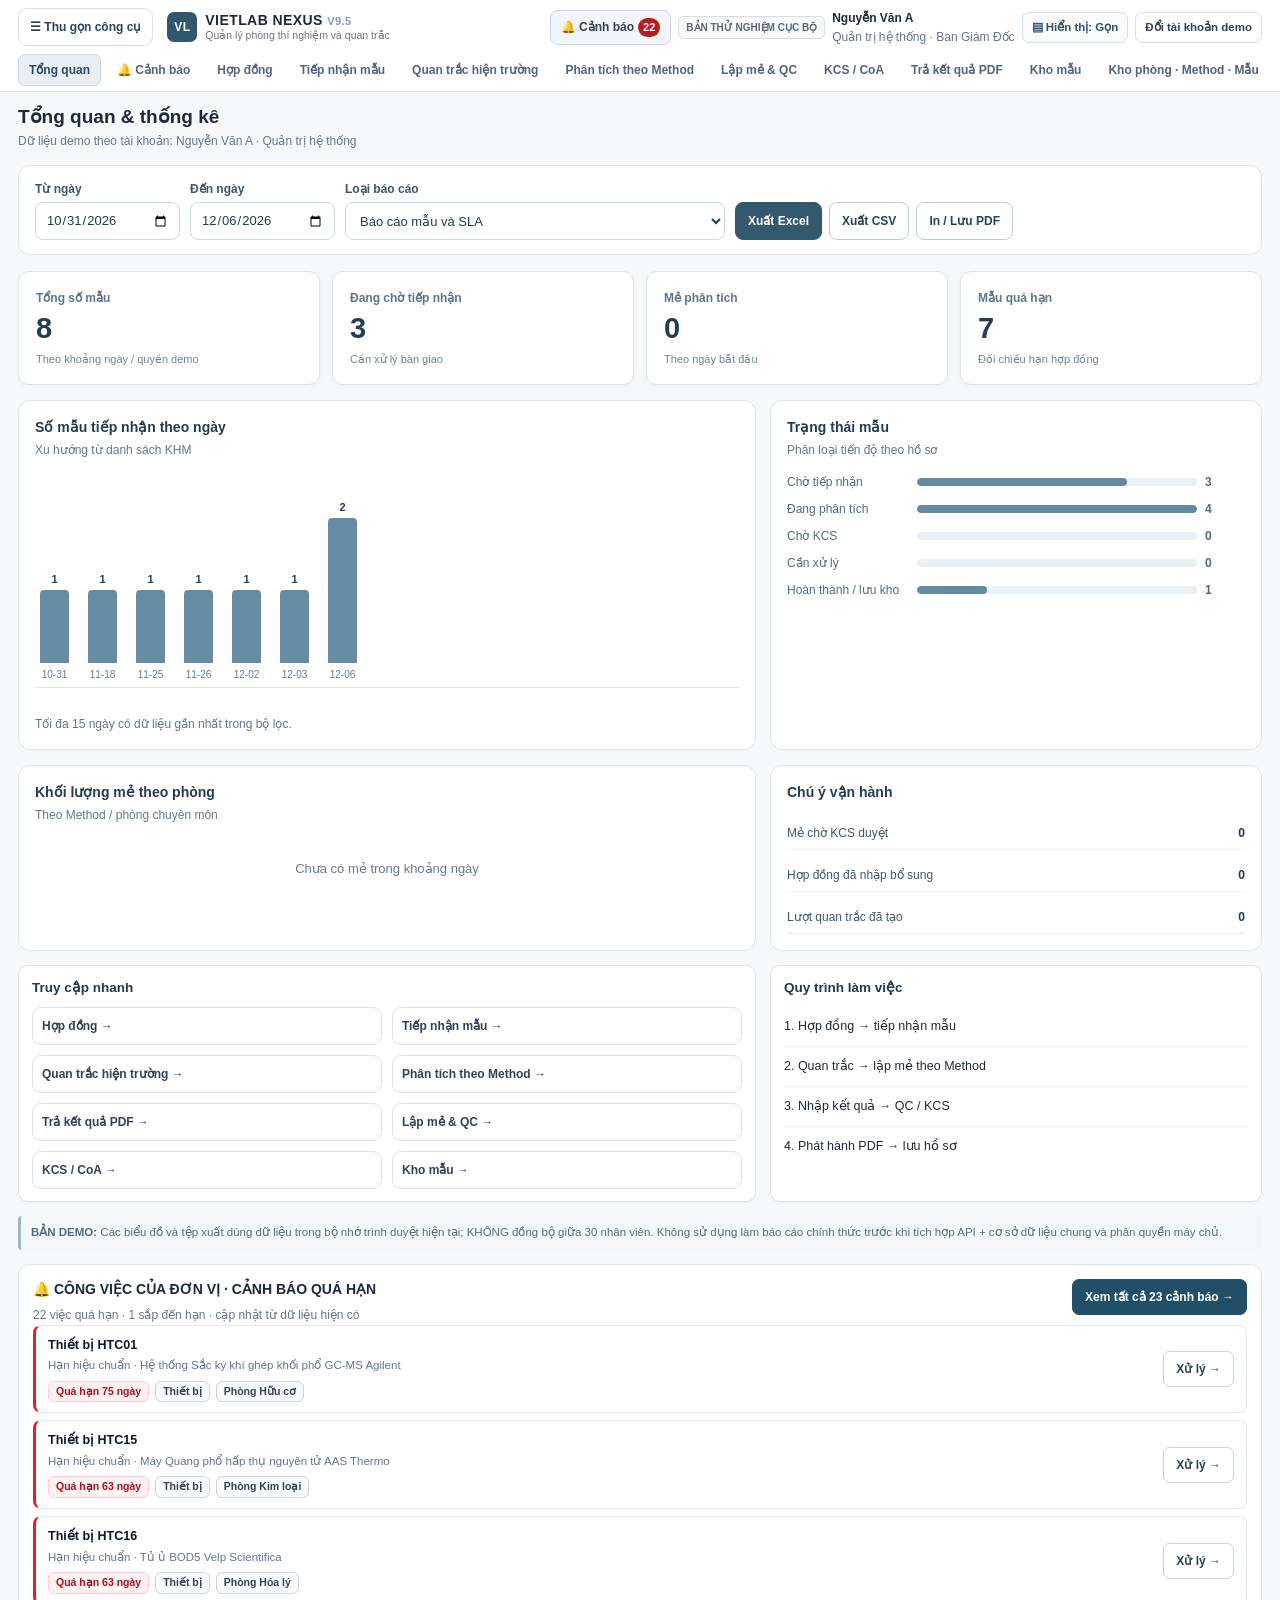
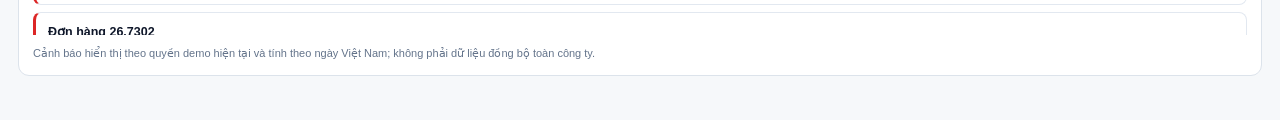
==== vietlab_nexus_v8_1_worklist.html @ ce5efd6e "Update vietlab_nexus_v8_1_worklist.html" ====
<!DOCTYPE html><html lang="vi"><head><meta charset="UTF-8" /><meta name="viewport" content="width=device-width, initial-scale=1.0" /><title>VIETLAB NEXUS V9.5 – GIAO DIỆN V9.1 | Hệ Thống Quản Lý Phòng Thí Nghiệm Chuẩn ISO/IEC 17025</title>

<link rel="preconnect" href="https://fonts.googleapis.com"><link rel="preconnect" href="https://fonts.gstatic.com" crossorigin><link href="https://fonts.googleapis.com/css2?family=Plus+Jakarta+Sans:wght@400;500;600;700;800&family=JetBrains+Mono:wght@500;700&display=swap" rel="stylesheet"><style>
:root{color-scheme:light;--nexus-bg:#f1f5f9;--nexus-primary:#0f766e;--nexus-indigo:#1d4ed8;}
body{font-family:'Plus Jakarta Sans',-apple-system,BlinkMacSystemFont,"Segoe UI",Roboto,sans-serif;background-color:#f1f5f9;color:#0f172a;margin:0;padding:0;font-size:13.5px;line-height:1.5;}
.font-mono-code{font-family:'JetBrains Mono',monospace;}
.nexus-header{background:linear-gradient(135deg,#091e3a 0%,#0f3460 55%,#0d5c63 100%);color:#f8fafc;border-bottom:1px solid rgba(255,255,255,0.14);}
.nexus-nav-btn{padding:8px 13px;font-size:12.5px;font-weight:600;color:#cbd5e1;border-radius:10px;transition:all 0.16s ease;white-space:nowrap;cursor:pointer;display:inline-flex;align-items:center;gap:6px;}
.nexus-nav-btn:hover{color:#ffffff;background:rgba(255,255,255,0.1);}
.nexus-nav-btn.active{background:linear-gradient(135deg,#10b981 0%,#059669 100%);color:#ffffff;font-weight:700;box-shadow:0 4px 12px rgba(16,185,129,0.35);}
.nexus-feed-card{background:linear-gradient(135deg,#f0fdf4 0%,#ecfdf5 100%);border:1px solid #bbf7d0;border-left:4px solid #10b981;color:#064e3b;border-radius:12px;padding:12px 14px;font-size:13px;line-height:1.55;}
.nexus-row-btn{display:inline-flex;align-items:center;justify-content:center;gap:4px;padding:5px 10px;font-size:12px;font-weight:600;color:#1e293b;background:#ffffff;border:1px solid #cbd5e1;border-radius:8px;cursor:pointer;white-space:nowrap;transition:all 0.14s ease;}
.nexus-row-btn:hover{border-color:#0d9488;color:#0f766e;background:#f0fdfa;}
.nexus-primary-btn{background:linear-gradient(135deg,#0d9488 0%,#0284c7 100%);color:#ffffff;padding:7px 14px;font-size:12.5px;font-weight:700;border-radius:9px;border:none;cursor:pointer;transition:all 0.15s ease;box-shadow:0 2px 8px rgba(13,148,136,0.25);}
.nexus-primary-btn:hover{filter:brightness(1.07);}
.nexus-table th{font-size:11.5px;font-weight:700;text-transform:uppercase;letter-spacing:0.03em;color:#334155;background:#f8fafc;border-bottom:2px solid #cbd5e1;padding:10px 10px;}
.nexus-table td{font-size:12.5px;border-bottom:1px solid #e2e8f0;padding:10px 10px;vertical-align:middle;}
.sla-row-yellow{background-color:#fef9c3 !important;}
.sla-row-yellow td{color:#713f12 !important;}
.sla-row-red{background-color:#fee2e2 !important;}
.sla-row-red td{color:#7f1d1d !important;}
.sla-row-orange{background-color:#ffedd5 !important;}
.nexus-table thead th{position:sticky;top:0;z-index:2}.nexus-table td:first-child,.nexus-table th:first-child{position:sticky;left:0;background:#fff;z-index:3}@media(max-width:640px){.nexus-table{min-width:650px}.nexus-row-btn{min-height:40px}.mobile-app-shell{max-width:100%;border-width:1px;border-radius:14px}}.cell-gray-808080{background-color:#808080 !important;color:#ffffff !important;font-size:11.5px;font-weight:600;text-align:center;user-select:none;}
.mobile-app-shell{max-width:430px;margin:10px auto;border:7px solid #0f172a;border-radius:32px;background:#f8fafc;box-shadow:0 25px 50px -12px rgba(15,23,42,0.38);overflow:hidden;}
.no-scrollbar::-webkit-scrollbar{display:none;}
.no-scrollbar{-ms-overflow-style:none;scrollbar-width:none;}
@media print{.no-print{display:none !important;}}

/*! tailwindcss v4.1.10 | MIT License | https://tailwindcss.com */
@layer properties;
:root, :host {
  --font-sans: ui-sans-serif, system-ui, sans-serif, 'Apple Color Emoji', 'Segoe UI Emoji', 'Segoe UI Symbol',
    'Noto Color Emoji';
  --font-mono: ui-monospace, SFMono-Regular, Menlo, Monaco, Consolas, 'Liberation Mono', 'Courier New',
    monospace;
  --color-red-700: oklch(50.5% 0.213 27.518);
  --color-orange-50: oklch(98% 0.016 73.684);
  --color-orange-200: oklch(90.1% 0.076 70.697);
  --color-orange-300: oklch(83.7% 0.128 66.29);
  --color-orange-500: oklch(70.5% 0.213 47.604);
  --color-orange-600: oklch(64.6% 0.222 41.116);
  --color-orange-700: oklch(55.3% 0.195 38.402);
  --color-orange-800: oklch(47% 0.157 37.304);
  --color-orange-950: oklch(26.6% 0.079 36.259);
  --color-amber-50: oklch(98.7% 0.022 95.277);
  --color-amber-100: oklch(96.2% 0.059 95.617);
  --color-amber-200: oklch(92.4% 0.12 95.746);
  --color-amber-300: oklch(87.9% 0.169 91.605);
  --color-amber-400: oklch(82.8% 0.189 84.429);
  --color-amber-500: oklch(76.9% 0.188 70.08);
  --color-amber-600: oklch(66.6% 0.179 58.318);
  --color-amber-800: oklch(47.3% 0.137 46.201);
  --color-amber-900: oklch(41.4% 0.112 45.904);
  --color-amber-950: oklch(27.9% 0.077 45.635);
  --color-emerald-50: oklch(97.9% 0.021 166.113);
  --color-emerald-100: oklch(95% 0.052 163.051);
  --color-emerald-200: oklch(90.5% 0.093 164.15);
  --color-emerald-300: oklch(84.5% 0.143 164.978);
  --color-emerald-400: oklch(76.5% 0.177 163.223);
  --color-emerald-500: oklch(69.6% 0.17 162.48);
  --color-emerald-600: oklch(59.6% 0.145 163.225);
  --color-emerald-700: oklch(50.8% 0.118 165.612);
  --color-emerald-800: oklch(43.2% 0.095 166.913);
  --color-emerald-900: oklch(37.8% 0.077 168.94);
  --color-emerald-950: oklch(26.2% 0.051 172.552);
  --color-teal-50: oklch(98.4% 0.014 180.72);
  --color-teal-100: oklch(95.3% 0.051 180.801);
  --color-teal-200: oklch(91% 0.096 180.426);
  --color-teal-300: oklch(85.5% 0.138 181.071);
  --color-teal-400: oklch(77.7% 0.152 181.912);
  --color-teal-500: oklch(70.4% 0.14 182.503);
  --color-teal-600: oklch(60% 0.118 184.704);
  --color-teal-700: oklch(51.1% 0.096 186.391);
  --color-teal-800: oklch(43.7% 0.078 188.216);
  --color-teal-900: oklch(38.6% 0.063 188.416);
  --color-teal-950: oklch(27.7% 0.046 192.524);
  --color-sky-50: oklch(97.7% 0.013 236.62);
  --color-sky-100: oklch(95.1% 0.026 236.824);
  --color-sky-200: oklch(90.1% 0.058 230.902);
  --color-sky-300: oklch(82.8% 0.111 230.318);
  --color-sky-600: oklch(58.8% 0.158 241.966);
  --color-sky-700: oklch(50% 0.134 242.749);
  --color-sky-800: oklch(44.3% 0.11 240.79);
  --color-sky-900: oklch(39.1% 0.09 240.876);
  --color-indigo-50: oklch(96.2% 0.018 272.314);
  --color-indigo-100: oklch(93% 0.034 272.788);
  --color-indigo-200: oklch(87% 0.065 274.039);
  --color-indigo-300: oklch(78.5% 0.115 274.713);
  --color-indigo-500: oklch(58.5% 0.233 277.117);
  --color-indigo-600: oklch(51.1% 0.262 276.966);
  --color-indigo-700: oklch(45.7% 0.24 277.023);
  --color-indigo-800: oklch(39.8% 0.195 277.366);
  --color-indigo-900: oklch(35.9% 0.144 278.697);
  --color-purple-50: oklch(97.7% 0.014 308.299);
  --color-purple-200: oklch(90.2% 0.063 306.703);
  --color-purple-600: oklch(55.8% 0.288 302.321);
  --color-purple-800: oklch(43.8% 0.218 303.724);
  --color-purple-900: oklch(38.1% 0.176 304.987);
  --color-rose-50: oklch(96.9% 0.015 12.422);
  --color-rose-100: oklch(94.1% 0.03 12.58);
  --color-rose-200: oklch(89.2% 0.058 10.001);
  --color-rose-300: oklch(81% 0.117 11.638);
  --color-rose-500: oklch(64.5% 0.246 16.439);
  --color-rose-600: oklch(58.6% 0.253 17.585);
  --color-rose-700: oklch(51.4% 0.222 16.935);
  --color-rose-800: oklch(45.5% 0.188 13.697);
  --color-rose-900: oklch(41% 0.159 10.272);
  --color-rose-950: oklch(27.1% 0.105 12.094);
  --color-slate-50: oklch(98.4% 0.003 247.858);
  --color-slate-100: oklch(96.8% 0.007 247.896);
  --color-slate-200: oklch(92.9% 0.013 255.508);
  --color-slate-300: oklch(86.9% 0.022 252.894);
  --color-slate-400: oklch(70.4% 0.04 256.788);
  --color-slate-500: oklch(55.4% 0.046 257.417);
  --color-slate-600: oklch(44.6% 0.043 257.281);
  --color-slate-700: oklch(37.2% 0.044 257.287);
  --color-slate-800: oklch(27.9% 0.041 260.031);
  --color-slate-900: oklch(20.8% 0.042 265.755);
  --color-slate-950: oklch(12.9% 0.042 264.695);
  --color-white: #fff;
  --spacing: 0.25rem;
  --container-xs: 20rem;
  --container-sm: 24rem;
  --container-md: 28rem;
  --container-2xl: 42rem;
  --container-3xl: 48rem;
  --container-4xl: 56rem;
  --container-6xl: 72rem;
  --container-7xl: 80rem;
  --text-xs: 0.75rem;
  --text-xs--line-height: calc(1 / 0.75);
  --text-sm: 0.875rem;
  --text-sm--line-height: calc(1.25 / 0.875);
  --text-base: 1rem;
  --text-base--line-height: calc(1.5 / 1);
  --text-lg: 1.125rem;
  --text-lg--line-height: calc(1.75 / 1.125);
  --font-weight-normal: 400;
  --font-weight-medium: 500;
  --font-weight-semibold: 600;
  --font-weight-bold: 700;
  --font-weight-extrabold: 800;
  --font-weight-black: 900;
  --tracking-tight: -0.025em;
  --tracking-wider: 0.05em;
  --leading-tight: 1.25;
  --radius-lg: 0.5rem;
  --radius-xl: 0.75rem;
  --radius-2xl: 1rem;
  --radius-3xl: 1.5rem;
  --blur-sm: 8px;
  --blur-md: 12px;
  --default-transition-duration: 150ms;
  --default-transition-timing-function: cubic-bezier(0.4, 0, 0.2, 1);
  --default-font-family: var(--font-sans);
  --default-mono-font-family: var(--font-mono);
}
*, ::after, ::before, ::backdrop, ::file-selector-button {
  box-sizing: border-box;
  margin: 0;
  padding: 0;
  border: 0 solid;
}
html, :host {
  line-height: 1.5;
  -webkit-text-size-adjust: 100%;
  tab-size: 4;
  font-family: var(--default-font-family, ui-sans-serif, system-ui, sans-serif, 'Apple Color Emoji', 'Segoe UI Emoji', 'Segoe UI Symbol', 'Noto Color Emoji');
  font-feature-settings: var(--default-font-feature-settings, normal);
  font-variation-settings: var(--default-font-variation-settings, normal);
  -webkit-tap-highlight-color: transparent;
}
hr {
  height: 0;
  color: inherit;
  border-top-width: 1px;
}
abbr:where([title]) {
  -webkit-text-decoration: underline dotted;
  text-decoration: underline dotted;
}
h1, h2, h3, h4, h5, h6 {
  font-size: inherit;
  font-weight: inherit;
}
a {
  color: inherit;
  -webkit-text-decoration: inherit;
  text-decoration: inherit;
}
b, strong {
  font-weight: bolder;
}
code, kbd, samp, pre {
  font-family: var(--default-mono-font-family, ui-monospace, SFMono-Regular, Menlo, Monaco, Consolas, 'Liberation Mono', 'Courier New', monospace);
  font-feature-settings: var(--default-mono-font-feature-settings, normal);
  font-variation-settings: var(--default-mono-font-variation-settings, normal);
  font-size: 1em;
}
small {
  font-size: 80%;
}
sub, sup {
  font-size: 75%;
  line-height: 0;
  position: relative;
  vertical-align: baseline;
}
sub {
  bottom: -0.25em;
}
sup {
  top: -0.5em;
}
table {
  text-indent: 0;
  border-color: inherit;
  border-collapse: collapse;
}
:-moz-focusring {
  outline: auto;
}
progress {
  vertical-align: baseline;
}
summary {
  display: list-item;
}
ol, ul, menu {
  list-style: none;
}
img, svg, video, canvas, audio, iframe, embed, object {
  display: block;
  vertical-align: middle;
}
img, video {
  max-width: 100%;
  height: auto;
}
button, input, select, optgroup, textarea, ::file-selector-button {
  font: inherit;
  font-feature-settings: inherit;
  font-variation-settings: inherit;
  letter-spacing: inherit;
  color: inherit;
  border-radius: 0;
  background-color: transparent;
  opacity: 1;
}
:where(select:is([multiple], [size])) optgroup {
  font-weight: bolder;
}
:where(select:is([multiple], [size])) optgroup option {
  padding-inline-start: 20px;
}
::file-selector-button {
  margin-inline-end: 4px;
}
::placeholder {
  opacity: 1;
}
@supports (not (-webkit-appearance: -apple-pay-button))  or (contain-intrinsic-size: 1px) {
  ::placeholder {
    color: currentcolor;
    @supports (color: color-mix(in lab, red, red)) {
      color: color-mix(in oklab, currentcolor 50%, transparent);
    }
  }
}
textarea {
  resize: vertical;
}
::-webkit-search-decoration {
  -webkit-appearance: none;
}
::-webkit-date-and-time-value {
  min-height: 1lh;
  text-align: inherit;
}
::-webkit-datetime-edit {
  display: inline-flex;
}
::-webkit-datetime-edit-fields-wrapper {
  padding: 0;
}
::-webkit-datetime-edit, ::-webkit-datetime-edit-year-field, ::-webkit-datetime-edit-month-field, ::-webkit-datetime-edit-day-field, ::-webkit-datetime-edit-hour-field, ::-webkit-datetime-edit-minute-field, ::-webkit-datetime-edit-second-field, ::-webkit-datetime-edit-millisecond-field, ::-webkit-datetime-edit-meridiem-field {
  padding-block: 0;
}
:-moz-ui-invalid {
  box-shadow: none;
}
button, input:where([type='button'], [type='reset'], [type='submit']), ::file-selector-button {
  appearance: button;
}
::-webkit-inner-spin-button, ::-webkit-outer-spin-button {
  height: auto;
}
[hidden]:where(:not([hidden='until-found'])) {
  display: none !important;
}
.pointer-events-none {
  pointer-events: none;
}
.fixed {
  position: fixed;
}
.relative {
  position: relative;
}
.sticky {
  position: sticky;
}
.inset-0 {
  inset: calc(var(--spacing) * 0);
}
.top-0 {
  top: calc(var(--spacing) * 0);
}
.top-14 {
  top: calc(var(--spacing) * 14);
}
.right-0 {
  right: calc(var(--spacing) * 0);
}
.right-3 {
  right: calc(var(--spacing) * 3);
}
.bottom-0 {
  bottom: calc(var(--spacing) * 0);
}
.left-0 {
  left: calc(var(--spacing) * 0);
}
.left-3 {
  left: calc(var(--spacing) * 3);
}
.left-auto {
  left: auto;
}
.z-40 {
  z-index: 40;
}
.z-50 {
  z-index: 50;
}
.z-\[90\] {
  z-index: 90;
}
.col-span-1 {
  grid-column: span 1 / span 1;
}
.col-span-2 {
  grid-column: span 2 / span 2;
}
.mx-auto {
  margin-inline: auto;
}
.mt-0\.5 {
  margin-top: calc(var(--spacing) * 0.5);
}
.mt-1 {
  margin-top: calc(var(--spacing) * 1);
}
.mt-2 {
  margin-top: calc(var(--spacing) * 2);
}
.mt-2\.5 {
  margin-top: calc(var(--spacing) * 2.5);
}
.mt-3 {
  margin-top: calc(var(--spacing) * 3);
}
.mt-6 {
  margin-top: calc(var(--spacing) * 6);
}
.mr-1 {
  margin-right: calc(var(--spacing) * 1);
}
.mb-0\.5 {
  margin-bottom: calc(var(--spacing) * 0.5);
}
.mb-1 {
  margin-bottom: calc(var(--spacing) * 1);
}
.mb-2 {
  margin-bottom: calc(var(--spacing) * 2);
}
.mb-3 {
  margin-bottom: calc(var(--spacing) * 3);
}
.ml-1 {
  margin-left: calc(var(--spacing) * 1);
}
.line-clamp-2 {
  overflow: hidden;
  display: -webkit-box;
  -webkit-box-orient: vertical;
  -webkit-line-clamp: 2;
}
.block {
  display: block;
}
.flex {
  display: flex;
}
.grid {
  display: grid;
}
.hidden {
  display: none;
}
.inline-block {
  display: inline-block;
}
.h-2\.5 {
  height: calc(var(--spacing) * 2.5);
}
.h-7 {
  height: calc(var(--spacing) * 7);
}
.h-8 {
  height: calc(var(--spacing) * 8);
}
.h-9 {
  height: calc(var(--spacing) * 9);
}
.h-80 {
  height: calc(var(--spacing) * 80);
}
.h-\[90vh\] {
  height: 90vh;
}
.h-\[92vh\] {
  height: 92vh;
}
.h-\[94vh\] {
  height: 94vh;
}
.h-\[95vh\] {
  height: 95vh;
}
.h-\[420px\] {
  height: 420px;
}
.h-screen {
  height: 100vh;
}
.max-h-80 {
  max-height: calc(var(--spacing) * 80);
}
.max-h-\[90vh\] {
  max-height: 90vh;
}
.max-h-\[92vh\] {
  max-height: 92vh;
}
.max-h-\[94vh\] {
  max-height: 94vh;
}
.max-h-\[95vh\] {
  max-height: 95vh;
}
.max-h-\[420px\] {
  max-height: 420px;
}
.min-h-screen {
  min-height: 100vh;
}
.w-2\.5 {
  width: calc(var(--spacing) * 2.5);
}
.w-2xl {
  width: var(--container-2xl);
}
.w-3xl {
  width: var(--container-3xl);
}
.w-4xl {
  width: var(--container-4xl);
}
.w-6xl {
  width: var(--container-6xl);
}
.w-7 {
  width: calc(var(--spacing) * 7);
}
.w-7xl {
  width: var(--container-7xl);
}
.w-8 {
  width: calc(var(--spacing) * 8);
}
.w-9 {
  width: calc(var(--spacing) * 9);
}
.w-12 {
  width: calc(var(--spacing) * 12);
}
.w-20 {
  width: calc(var(--spacing) * 20);
}
.w-24 {
  width: calc(var(--spacing) * 24);
}
.w-28 {
  width: calc(var(--spacing) * 28);
}
.w-32 {
  width: calc(var(--spacing) * 32);
}
.w-36 {
  width: calc(var(--spacing) * 36);
}
.w-40 {
  width: calc(var(--spacing) * 40);
}
.w-44 {
  width: calc(var(--spacing) * 44);
}
.w-48 {
  width: calc(var(--spacing) * 48);
}
.w-52 {
  width: calc(var(--spacing) * 52);
}
.w-56 {
  width: calc(var(--spacing) * 56);
}
.w-64 {
  width: calc(var(--spacing) * 64);
}
.w-96 {
  width: calc(var(--spacing) * 96);
}
.w-\[200px\] {
  width: 200px;
}
.w-\[220px\] {
  width: 220px;
}
.w-\[260px\] {
  width: 260px;
}
.w-full {
  width: 100%;
}
.w-md {
  width: var(--container-md);
}
.w-sm {
  width: var(--container-sm);
}
.w-xs {
  width: var(--container-xs);
}
.max-w-2xl {
  max-width: var(--container-2xl);
}
.max-w-3xl {
  max-width: var(--container-3xl);
}
.max-w-4xl {
  max-width: var(--container-4xl);
}
.max-w-6xl {
  max-width: var(--container-6xl);
}
.max-w-7xl {
  max-width: var(--container-7xl);
}
.max-w-\[260px\] {
  max-width: 260px;
}
.max-w-md {
  max-width: var(--container-md);
}
.max-w-sm {
  max-width: var(--container-sm);
}
.max-w-xs {
  max-width: var(--container-xs);
}
.min-w-\[200px\] {
  min-width: 200px;
}
.min-w-\[220px\] {
  min-width: 220px;
}
.flex-1 {
  flex: 1;
}
.shrink-0 {
  flex-shrink: 0;
}
.border-collapse {
  border-collapse: collapse;
}
.cursor-pointer {
  cursor: pointer;
}
.grid-cols-1 {
  grid-template-columns: repeat(1, minmax(0, 1fr));
}
.grid-cols-2 {
  grid-template-columns: repeat(2, minmax(0, 1fr));
}
.grid-cols-3 {
  grid-template-columns: repeat(3, minmax(0, 1fr));
}
.grid-cols-4 {
  grid-template-columns: repeat(4, minmax(0, 1fr));
}
.grid-cols-5 {
  grid-template-columns: repeat(5, minmax(0, 1fr));
}
.grid-cols-8 {
  grid-template-columns: repeat(8, minmax(0, 1fr));
}
.flex-col {
  flex-direction: column;
}
.flex-wrap {
  flex-wrap: wrap;
}
.items-center {
  align-items: center;
}
.items-end {
  align-items: flex-end;
}
.items-start {
  align-items: flex-start;
}
.justify-around {
  justify-content: space-around;
}
.justify-between {
  justify-content: space-between;
}
.justify-center {
  justify-content: center;
}
.justify-end {
  justify-content: flex-end;
}
.gap-1 {
  gap: calc(var(--spacing) * 1);
}
.gap-1\.5 {
  gap: calc(var(--spacing) * 1.5);
}
.gap-2 {
  gap: calc(var(--spacing) * 2);
}
.gap-2\.5 {
  gap: calc(var(--spacing) * 2.5);
}
.gap-3 {
  gap: calc(var(--spacing) * 3);
}
.gap-4 {
  gap: calc(var(--spacing) * 4);
}
.space-y-0\.5 {
  :where(& > :not(:last-child)) {
    --tw-space-y-reverse: 0;
    margin-block-start: calc(calc(var(--spacing) * 0.5) * var(--tw-space-y-reverse));
    margin-block-end: calc(calc(var(--spacing) * 0.5) * calc(1 - var(--tw-space-y-reverse)));
  }
}
.space-y-1 {
  :where(& > :not(:last-child)) {
    --tw-space-y-reverse: 0;
    margin-block-start: calc(calc(var(--spacing) * 1) * var(--tw-space-y-reverse));
    margin-block-end: calc(calc(var(--spacing) * 1) * calc(1 - var(--tw-space-y-reverse)));
  }
}
.space-y-1\.5 {
  :where(& > :not(:last-child)) {
    --tw-space-y-reverse: 0;
    margin-block-start: calc(calc(var(--spacing) * 1.5) * var(--tw-space-y-reverse));
    margin-block-end: calc(calc(var(--spacing) * 1.5) * calc(1 - var(--tw-space-y-reverse)));
  }
}
.space-y-2 {
  :where(& > :not(:last-child)) {
    --tw-space-y-reverse: 0;
    margin-block-start: calc(calc(var(--spacing) * 2) * var(--tw-space-y-reverse));
    margin-block-end: calc(calc(var(--spacing) * 2) * calc(1 - var(--tw-space-y-reverse)));
  }
}
.space-y-2\.5 {
  :where(& > :not(:last-child)) {
    --tw-space-y-reverse: 0;
    margin-block-start: calc(calc(var(--spacing) * 2.5) * var(--tw-space-y-reverse));
    margin-block-end: calc(calc(var(--spacing) * 2.5) * calc(1 - var(--tw-space-y-reverse)));
  }
}
.space-y-3 {
  :where(& > :not(:last-child)) {
    --tw-space-y-reverse: 0;
    margin-block-start: calc(calc(var(--spacing) * 3) * var(--tw-space-y-reverse));
    margin-block-end: calc(calc(var(--spacing) * 3) * calc(1 - var(--tw-space-y-reverse)));
  }
}
.space-y-4 {
  :where(& > :not(:last-child)) {
    --tw-space-y-reverse: 0;
    margin-block-start: calc(calc(var(--spacing) * 4) * var(--tw-space-y-reverse));
    margin-block-end: calc(calc(var(--spacing) * 4) * calc(1 - var(--tw-space-y-reverse)));
  }
}
.space-x-1 {
  :where(& > :not(:last-child)) {
    --tw-space-x-reverse: 0;
    margin-inline-start: calc(calc(var(--spacing) * 1) * var(--tw-space-x-reverse));
    margin-inline-end: calc(calc(var(--spacing) * 1) * calc(1 - var(--tw-space-x-reverse)));
  }
}
.space-x-2 {
  :where(& > :not(:last-child)) {
    --tw-space-x-reverse: 0;
    margin-inline-start: calc(calc(var(--spacing) * 2) * var(--tw-space-x-reverse));
    margin-inline-end: calc(calc(var(--spacing) * 2) * calc(1 - var(--tw-space-x-reverse)));
  }
}
.truncate {
  overflow: hidden;
  text-overflow: ellipsis;
  white-space: nowrap;
}
.overflow-x-auto {
  overflow-x: auto;
}
.overflow-y-auto {
  overflow-y: auto;
}
.rounded {
  border-radius: 0.25rem;
}
.rounded-2xl {
  border-radius: var(--radius-2xl);
}
.rounded-full {
  border-radius: calc(infinity * 1px);
}
.rounded-lg {
  border-radius: var(--radius-lg);
}
.rounded-xl {
  border-radius: var(--radius-xl);
}
.rounded-t-3xl {
  border-top-left-radius: var(--radius-3xl);
  border-top-right-radius: var(--radius-3xl);
}
.border {
  border-style: var(--tw-border-style);
  border-width: 1px;
}
.border-2 {
  border-style: var(--tw-border-style);
  border-width: 2px;
}
.border-t {
  border-top-style: var(--tw-border-style);
  border-top-width: 1px;
}
.border-b {
  border-bottom-style: var(--tw-border-style);
  border-bottom-width: 1px;
}
.border-b-2 {
  border-bottom-style: var(--tw-border-style);
  border-bottom-width: 2px;
}
.border-l-4 {
  border-left-style: var(--tw-border-style);
  border-left-width: 4px;
}
.border-amber-300 {
  border-color: var(--color-amber-300);
}
.border-amber-400\/50 {
  border-color: color-mix(in srgb, oklch(82.8% 0.189 84.429) 50%, transparent);
  @supports (color: color-mix(in lab, red, red)) {
    border-color: color-mix(in oklab, var(--color-amber-400) 50%, transparent);
  }
}
.border-amber-500\/30 {
  border-color: color-mix(in srgb, oklch(76.9% 0.188 70.08) 30%, transparent);
  @supports (color: color-mix(in lab, red, red)) {
    border-color: color-mix(in oklab, var(--color-amber-500) 30%, transparent);
  }
}
.border-amber-500\/40 {
  border-color: color-mix(in srgb, oklch(76.9% 0.188 70.08) 40%, transparent);
  @supports (color: color-mix(in lab, red, red)) {
    border-color: color-mix(in oklab, var(--color-amber-500) 40%, transparent);
  }
}
.border-emerald-200 {
  border-color: var(--color-emerald-200);
}
.border-emerald-300 {
  border-color: var(--color-emerald-300);
}
.border-emerald-500 {
  border-color: var(--color-emerald-500);
}
.border-emerald-600\/50 {
  border-color: color-mix(in srgb, oklch(59.6% 0.145 163.225) 50%, transparent);
  @supports (color: color-mix(in lab, red, red)) {
    border-color: color-mix(in oklab, var(--color-emerald-600) 50%, transparent);
  }
}
.border-indigo-200 {
  border-color: var(--color-indigo-200);
}
.border-indigo-300 {
  border-color: var(--color-indigo-300);
}
.border-orange-200 {
  border-color: var(--color-orange-200);
}
.border-orange-300 {
  border-color: var(--color-orange-300);
}
.border-purple-200 {
  border-color: var(--color-purple-200);
}
.border-rose-200 {
  border-color: var(--color-rose-200);
}
.border-rose-300 {
  border-color: var(--color-rose-300);
}
.border-rose-500 {
  border-color: var(--color-rose-500);
}
.border-rose-600 {
  border-color: var(--color-rose-600);
}
.border-sky-200 {
  border-color: var(--color-sky-200);
}
.border-sky-300 {
  border-color: var(--color-sky-300);
}
.border-slate-100 {
  border-color: var(--color-slate-100);
}
.border-slate-200 {
  border-color: var(--color-slate-200);
}
.border-slate-300 {
  border-color: var(--color-slate-300);
}
.border-slate-400 {
  border-color: var(--color-slate-400);
}
.border-slate-600 {
  border-color: var(--color-slate-600);
}
.border-slate-700 {
  border-color: var(--color-slate-700);
}
.border-slate-800 {
  border-color: var(--color-slate-800);
}
.border-teal-200 {
  border-color: var(--color-teal-200);
}
.border-teal-300 {
  border-color: var(--color-teal-300);
}
.border-teal-300\/40 {
  border-color: color-mix(in srgb, oklch(85.5% 0.138 181.071) 40%, transparent);
  @supports (color: color-mix(in lab, red, red)) {
    border-color: color-mix(in oklab, var(--color-teal-300) 40%, transparent);
  }
}
.border-teal-400 {
  border-color: var(--color-teal-400);
}
.border-teal-400\/30 {
  border-color: color-mix(in srgb, oklch(77.7% 0.152 181.912) 30%, transparent);
  @supports (color: color-mix(in lab, red, red)) {
    border-color: color-mix(in oklab, var(--color-teal-400) 30%, transparent);
  }
}
.border-teal-500 {
  border-color: var(--color-teal-500);
}
.border-white\/10 {
  border-color: color-mix(in srgb, #fff 10%, transparent);
  @supports (color: color-mix(in lab, red, red)) {
    border-color: color-mix(in oklab, var(--color-white) 10%, transparent);
  }
}
.border-white\/15 {
  border-color: color-mix(in srgb, #fff 15%, transparent);
  @supports (color: color-mix(in lab, red, red)) {
    border-color: color-mix(in oklab, var(--color-white) 15%, transparent);
  }
}
.border-white\/20 {
  border-color: color-mix(in srgb, #fff 20%, transparent);
  @supports (color: color-mix(in lab, red, red)) {
    border-color: color-mix(in oklab, var(--color-white) 20%, transparent);
  }
}
.border-white\/25 {
  border-color: color-mix(in srgb, #fff 25%, transparent);
  @supports (color: color-mix(in lab, red, red)) {
    border-color: color-mix(in oklab, var(--color-white) 25%, transparent);
  }
}
.border-l-amber-500 {
  border-left-color: var(--color-amber-500);
}
.border-l-emerald-500 {
  border-left-color: var(--color-emerald-500);
}
.border-l-orange-500 {
  border-left-color: var(--color-orange-500);
}
.border-l-purple-600 {
  border-left-color: var(--color-purple-600);
}
.border-l-rose-600 {
  border-left-color: var(--color-rose-600);
}
.bg-amber-50 {
  background-color: var(--color-amber-50);
}
.bg-amber-50\/90 {
  background-color: color-mix(in srgb, oklch(98.7% 0.022 95.277) 90%, transparent);
  @supports (color: color-mix(in lab, red, red)) {
    background-color: color-mix(in oklab, var(--color-amber-50) 90%, transparent);
  }
}
.bg-amber-100 {
  background-color: var(--color-amber-100);
}
.bg-amber-100\/80 {
  background-color: color-mix(in srgb, oklch(96.2% 0.059 95.617) 80%, transparent);
  @supports (color: color-mix(in lab, red, red)) {
    background-color: color-mix(in oklab, var(--color-amber-100) 80%, transparent);
  }
}
.bg-amber-200 {
  background-color: var(--color-amber-200);
}
.bg-amber-400 {
  background-color: var(--color-amber-400);
}
.bg-amber-500 {
  background-color: var(--color-amber-500);
}
.bg-amber-500\/20 {
  background-color: color-mix(in srgb, oklch(76.9% 0.188 70.08) 20%, transparent);
  @supports (color: color-mix(in lab, red, red)) {
    background-color: color-mix(in oklab, var(--color-amber-500) 20%, transparent);
  }
}
.bg-amber-600 {
  background-color: var(--color-amber-600);
}
.bg-emerald-50 {
  background-color: var(--color-emerald-50);
}
.bg-emerald-50\/60 {
  background-color: color-mix(in srgb, oklch(97.9% 0.021 166.113) 60%, transparent);
  @supports (color: color-mix(in lab, red, red)) {
    background-color: color-mix(in oklab, var(--color-emerald-50) 60%, transparent);
  }
}
.bg-emerald-50\/70 {
  background-color: color-mix(in srgb, oklch(97.9% 0.021 166.113) 70%, transparent);
  @supports (color: color-mix(in lab, red, red)) {
    background-color: color-mix(in oklab, var(--color-emerald-50) 70%, transparent);
  }
}
.bg-emerald-100 {
  background-color: var(--color-emerald-100);
}
.bg-emerald-400 {
  background-color: var(--color-emerald-400);
}
.bg-emerald-500 {
  background-color: var(--color-emerald-500);
}
.bg-emerald-600 {
  background-color: var(--color-emerald-600);
}
.bg-emerald-700 {
  background-color: var(--color-emerald-700);
}
.bg-emerald-700\/15 {
  background-color: color-mix(in srgb, oklch(50.8% 0.118 165.612) 15%, transparent);
  @supports (color: color-mix(in lab, red, red)) {
    background-color: color-mix(in oklab, var(--color-emerald-700) 15%, transparent);
  }
}
.bg-emerald-900\/80 {
  background-color: color-mix(in srgb, oklch(37.8% 0.077 168.94) 80%, transparent);
  @supports (color: color-mix(in lab, red, red)) {
    background-color: color-mix(in oklab, var(--color-emerald-900) 80%, transparent);
  }
}
.bg-indigo-50 {
  background-color: var(--color-indigo-50);
}
.bg-indigo-50\/80 {
  background-color: color-mix(in srgb, oklch(96.2% 0.018 272.314) 80%, transparent);
  @supports (color: color-mix(in lab, red, red)) {
    background-color: color-mix(in oklab, var(--color-indigo-50) 80%, transparent);
  }
}
.bg-indigo-100 {
  background-color: var(--color-indigo-100);
}
.bg-indigo-500 {
  background-color: var(--color-indigo-500);
}
.bg-indigo-600 {
  background-color: var(--color-indigo-600);
}
.bg-indigo-700 {
  background-color: var(--color-indigo-700);
}
.bg-orange-50 {
  background-color: var(--color-orange-50);
}
.bg-orange-50\/90 {
  background-color: color-mix(in srgb, oklch(98% 0.016 73.684) 90%, transparent);
  @supports (color: color-mix(in lab, red, red)) {
    background-color: color-mix(in oklab, var(--color-orange-50) 90%, transparent);
  }
}
.bg-orange-600 {
  background-color: var(--color-orange-600);
}
.bg-orange-700 {
  background-color: var(--color-orange-700);
}
.bg-purple-50 {
  background-color: var(--color-purple-50);
}
.bg-rose-50 {
  background-color: var(--color-rose-50);
}
.bg-rose-50\/80 {
  background-color: color-mix(in srgb, oklch(96.9% 0.015 12.422) 80%, transparent);
  @supports (color: color-mix(in lab, red, red)) {
    background-color: color-mix(in oklab, var(--color-rose-50) 80%, transparent);
  }
}
.bg-rose-50\/90 {
  background-color: color-mix(in srgb, oklch(96.9% 0.015 12.422) 90%, transparent);
  @supports (color: color-mix(in lab, red, red)) {
    background-color: color-mix(in oklab, var(--color-rose-50) 90%, transparent);
  }
}
.bg-rose-100 {
  background-color: var(--color-rose-100);
}
.bg-rose-100\/80 {
  background-color: color-mix(in srgb, oklch(94.1% 0.03 12.58) 80%, transparent);
  @supports (color: color-mix(in lab, red, red)) {
    background-color: color-mix(in oklab, var(--color-rose-100) 80%, transparent);
  }
}
.bg-rose-200 {
  background-color: var(--color-rose-200);
}
.bg-rose-500 {
  background-color: var(--color-rose-500);
}
.bg-rose-600 {
  background-color: var(--color-rose-600);
}
.bg-rose-700 {
  background-color: var(--color-rose-700);
}
.bg-rose-800 {
  background-color: var(--color-rose-800);
}
.bg-sky-50 {
  background-color: var(--color-sky-50);
}
.bg-sky-50\/80 {
  background-color: color-mix(in srgb, oklch(97.7% 0.013 236.62) 80%, transparent);
  @supports (color: color-mix(in lab, red, red)) {
    background-color: color-mix(in oklab, var(--color-sky-50) 80%, transparent);
  }
}
.bg-sky-100 {
  background-color: var(--color-sky-100);
}
.bg-sky-600 {
  background-color: var(--color-sky-600);
}
.bg-sky-700 {
  background-color: var(--color-sky-700);
}
.bg-slate-50 {
  background-color: var(--color-slate-50);
}
.bg-slate-50\/80 {
  background-color: color-mix(in srgb, oklch(98.4% 0.003 247.858) 80%, transparent);
  @supports (color: color-mix(in lab, red, red)) {
    background-color: color-mix(in oklab, var(--color-slate-50) 80%, transparent);
  }
}
.bg-slate-100 {
  background-color: var(--color-slate-100);
}
.bg-slate-200 {
  background-color: var(--color-slate-200);
}
.bg-slate-300 {
  background-color: var(--color-slate-300);
}
.bg-slate-700 {
  background-color: var(--color-slate-700);
}
.bg-slate-800 {
  background-color: var(--color-slate-800);
}
.bg-slate-900\/50 {
  background-color: color-mix(in srgb, oklch(20.8% 0.042 265.755) 50%, transparent);
  @supports (color: color-mix(in lab, red, red)) {
    background-color: color-mix(in oklab, var(--color-slate-900) 50%, transparent);
  }
}
.bg-slate-900\/60 {
  background-color: color-mix(in srgb, oklch(20.8% 0.042 265.755) 60%, transparent);
  @supports (color: color-mix(in lab, red, red)) {
    background-color: color-mix(in oklab, var(--color-slate-900) 60%, transparent);
  }
}
.bg-slate-900\/65 {
  background-color: color-mix(in srgb, oklch(20.8% 0.042 265.755) 65%, transparent);
  @supports (color: color-mix(in lab, red, red)) {
    background-color: color-mix(in oklab, var(--color-slate-900) 65%, transparent);
  }
}
.bg-slate-900\/95 {
  background-color: color-mix(in srgb, oklch(20.8% 0.042 265.755) 95%, transparent);
  @supports (color: color-mix(in lab, red, red)) {
    background-color: color-mix(in oklab, var(--color-slate-900) 95%, transparent);
  }
}
.bg-slate-950 {
  background-color: var(--color-slate-950);
}
.bg-slate-950\/70 {
  background-color: color-mix(in srgb, oklch(12.9% 0.042 264.695) 70%, transparent);
  @supports (color: color-mix(in lab, red, red)) {
    background-color: color-mix(in oklab, var(--color-slate-950) 70%, transparent);
  }
}
.bg-teal-50 {
  background-color: var(--color-teal-50);
}
.bg-teal-50\/60 {
  background-color: color-mix(in srgb, oklch(98.4% 0.014 180.72) 60%, transparent);
  @supports (color: color-mix(in lab, red, red)) {
    background-color: color-mix(in oklab, var(--color-teal-50) 60%, transparent);
  }
}
.bg-teal-100 {
  background-color: var(--color-teal-100);
}
.bg-teal-500 {
  background-color: var(--color-teal-500);
}
.bg-teal-500\/30 {
  background-color: color-mix(in srgb, oklch(70.4% 0.14 182.503) 30%, transparent);
  @supports (color: color-mix(in lab, red, red)) {
    background-color: color-mix(in oklab, var(--color-teal-500) 30%, transparent);
  }
}
.bg-teal-600 {
  background-color: var(--color-teal-600);
}
.bg-teal-700 {
  background-color: var(--color-teal-700);
}
.bg-teal-900 {
  background-color: var(--color-teal-900);
}
.bg-white {
  background-color: var(--color-white);
}
.bg-white\/10 {
  background-color: color-mix(in srgb, #fff 10%, transparent);
  @supports (color: color-mix(in lab, red, red)) {
    background-color: color-mix(in oklab, var(--color-white) 10%, transparent);
  }
}
.bg-white\/15 {
  background-color: color-mix(in srgb, #fff 15%, transparent);
  @supports (color: color-mix(in lab, red, red)) {
    background-color: color-mix(in oklab, var(--color-white) 15%, transparent);
  }
}
.bg-white\/20 {
  background-color: color-mix(in srgb, #fff 20%, transparent);
  @supports (color: color-mix(in lab, red, red)) {
    background-color: color-mix(in oklab, var(--color-white) 20%, transparent);
  }
}
.bg-white\/95 {
  background-color: color-mix(in srgb, #fff 95%, transparent);
  @supports (color: color-mix(in lab, red, red)) {
    background-color: color-mix(in oklab, var(--color-white) 95%, transparent);
  }
}
.bg-gradient-to-br {
  --tw-gradient-position: to bottom right in oklab;
  background-image: linear-gradient(var(--tw-gradient-stops));
}
.bg-gradient-to-r {
  --tw-gradient-position: to right in oklab;
  background-image: linear-gradient(var(--tw-gradient-stops));
}
.from-slate-900 {
  --tw-gradient-from: var(--color-slate-900);
  --tw-gradient-stops: var(--tw-gradient-via-stops, var(--tw-gradient-position), var(--tw-gradient-from) var(--tw-gradient-from-position), var(--tw-gradient-to) var(--tw-gradient-to-position));
}
.from-teal-300 {
  --tw-gradient-from: var(--color-teal-300);
  --tw-gradient-stops: var(--tw-gradient-via-stops, var(--tw-gradient-position), var(--tw-gradient-from) var(--tw-gradient-from-position), var(--tw-gradient-to) var(--tw-gradient-to-position));
}
.from-teal-400 {
  --tw-gradient-from: var(--color-teal-400);
  --tw-gradient-stops: var(--tw-gradient-via-stops, var(--tw-gradient-position), var(--tw-gradient-from) var(--tw-gradient-from-position), var(--tw-gradient-to) var(--tw-gradient-to-position));
}
.via-amber-950 {
  --tw-gradient-via: var(--color-amber-950);
  --tw-gradient-via-stops: var(--tw-gradient-position), var(--tw-gradient-from) var(--tw-gradient-from-position), var(--tw-gradient-via) var(--tw-gradient-via-position), var(--tw-gradient-to) var(--tw-gradient-to-position);
  --tw-gradient-stops: var(--tw-gradient-via-stops);
}
.via-emerald-500 {
  --tw-gradient-via: var(--color-emerald-500);
  --tw-gradient-via-stops: var(--tw-gradient-position), var(--tw-gradient-from) var(--tw-gradient-from-position), var(--tw-gradient-via) var(--tw-gradient-via-position), var(--tw-gradient-to) var(--tw-gradient-to-position);
  --tw-gradient-stops: var(--tw-gradient-via-stops);
}
.to-sky-300 {
  --tw-gradient-to: var(--color-sky-300);
  --tw-gradient-stops: var(--tw-gradient-via-stops, var(--tw-gradient-position), var(--tw-gradient-from) var(--tw-gradient-from-position), var(--tw-gradient-to) var(--tw-gradient-to-position));
}
.to-sky-600 {
  --tw-gradient-to: var(--color-sky-600);
  --tw-gradient-stops: var(--tw-gradient-via-stops, var(--tw-gradient-position), var(--tw-gradient-from) var(--tw-gradient-from-position), var(--tw-gradient-to) var(--tw-gradient-to-position));
}
.to-slate-900 {
  --tw-gradient-to: var(--color-slate-900);
  --tw-gradient-stops: var(--tw-gradient-via-stops, var(--tw-gradient-position), var(--tw-gradient-from) var(--tw-gradient-from-position), var(--tw-gradient-to) var(--tw-gradient-to-position));
}
.bg-clip-text {
  background-clip: text;
}
.p-0 {
  padding: calc(var(--spacing) * 0);
}
.p-1 {
  padding: calc(var(--spacing) * 1);
}
.p-1\.5 {
  padding: calc(var(--spacing) * 1.5);
}
.p-2 {
  padding: calc(var(--spacing) * 2);
}
.p-2\.5 {
  padding: calc(var(--spacing) * 2.5);
}
.p-3 {
  padding: calc(var(--spacing) * 3);
}
.p-3\.5 {
  padding: calc(var(--spacing) * 3.5);
}
.p-4 {
  padding: calc(var(--spacing) * 4);
}
.p-5 {
  padding: calc(var(--spacing) * 5);
}
.p-6 {
  padding: calc(var(--spacing) * 6);
}
.p-8 {
  padding: calc(var(--spacing) * 8);
}
.px-1 {
  padding-inline: calc(var(--spacing) * 1);
}
.px-1\.5 {
  padding-inline: calc(var(--spacing) * 1.5);
}
.px-2 {
  padding-inline: calc(var(--spacing) * 2);
}
.px-2\.5 {
  padding-inline: calc(var(--spacing) * 2.5);
}
.px-3 {
  padding-inline: calc(var(--spacing) * 3);
}
.px-3\.5 {
  padding-inline: calc(var(--spacing) * 3.5);
}
.px-4 {
  padding-inline: calc(var(--spacing) * 4);
}
.py-0\.5 {
  padding-block: calc(var(--spacing) * 0.5);
}
.py-1 {
  padding-block: calc(var(--spacing) * 1);
}
.py-1\.5 {
  padding-block: calc(var(--spacing) * 1.5);
}
.py-2 {
  padding-block: calc(var(--spacing) * 2);
}
.py-2\.5 {
  padding-block: calc(var(--spacing) * 2.5);
}
.py-3 {
  padding-block: calc(var(--spacing) * 3);
}
.pt-0\.5 {
  padding-top: calc(var(--spacing) * 0.5);
}
.pt-1 {
  padding-top: calc(var(--spacing) * 1);
}
.pt-2 {
  padding-top: calc(var(--spacing) * 2);
}
.pt-2\.5 {
  padding-top: calc(var(--spacing) * 2.5);
}
.pt-3 {
  padding-top: calc(var(--spacing) * 3);
}
.pt-4 {
  padding-top: calc(var(--spacing) * 4);
}
.pr-1 {
  padding-right: calc(var(--spacing) * 1);
}
.pr-3 {
  padding-right: calc(var(--spacing) * 3);
}
.pb-2 {
  padding-bottom: calc(var(--spacing) * 2);
}
.pb-2\.5 {
  padding-bottom: calc(var(--spacing) * 2.5);
}
.pb-3 {
  padding-bottom: calc(var(--spacing) * 3);
}
.pb-6 {
  padding-bottom: calc(var(--spacing) * 6);
}
.pb-24 {
  padding-bottom: calc(var(--spacing) * 24);
}
.text-center {
  text-align: center;
}
.text-left {
  text-align: left;
}
.text-right {
  text-align: right;
}
.align-top {
  vertical-align: top;
}
.text-base {
  font-size: var(--text-base);
  line-height: var(--tw-leading, var(--text-base--line-height));
}
.text-lg {
  font-size: var(--text-lg);
  line-height: var(--tw-leading, var(--text-lg--line-height));
}
.text-sm {
  font-size: var(--text-sm);
  line-height: var(--tw-leading, var(--text-sm--line-height));
}
.text-xs {
  font-size: var(--text-xs);
  line-height: var(--tw-leading, var(--text-xs--line-height));
}
.text-\[10\.5px\] {
  font-size: 10.5px;
}
.text-\[10px\] {
  font-size: 10px;
}
.text-\[11px\] {
  font-size: 11px;
}
.leading-none {
  --tw-leading: 1;
  line-height: 1;
}
.leading-tight {
  --tw-leading: var(--leading-tight);
  line-height: var(--leading-tight);
}
.font-black {
  --tw-font-weight: var(--font-weight-black);
  font-weight: var(--font-weight-black);
}
.font-bold {
  --tw-font-weight: var(--font-weight-bold);
  font-weight: var(--font-weight-bold);
}
.font-extrabold {
  --tw-font-weight: var(--font-weight-extrabold);
  font-weight: var(--font-weight-extrabold);
}
.font-medium {
  --tw-font-weight: var(--font-weight-medium);
  font-weight: var(--font-weight-medium);
}
.font-normal {
  --tw-font-weight: var(--font-weight-normal);
  font-weight: var(--font-weight-normal);
}
.font-semibold {
  --tw-font-weight: var(--font-weight-semibold);
  font-weight: var(--font-weight-semibold);
}
.tracking-tight {
  --tw-tracking: var(--tracking-tight);
  letter-spacing: var(--tracking-tight);
}
.tracking-wider {
  --tw-tracking: var(--tracking-wider);
  letter-spacing: var(--tracking-wider);
}
.whitespace-nowrap {
  white-space: nowrap;
}
.text-amber-100 {
  color: var(--color-amber-100);
}
.text-amber-200 {
  color: var(--color-amber-200);
}
.text-amber-300 {
  color: var(--color-amber-300);
}
.text-amber-800 {
  color: var(--color-amber-800);
}
.text-amber-900 {
  color: var(--color-amber-900);
}
.text-amber-950 {
  color: var(--color-amber-950);
}
.text-emerald-200 {
  color: var(--color-emerald-200);
}
.text-emerald-700 {
  color: var(--color-emerald-700);
}
.text-emerald-800 {
  color: var(--color-emerald-800);
}
.text-emerald-900 {
  color: var(--color-emerald-900);
}
.text-emerald-950 {
  color: var(--color-emerald-950);
}
.text-indigo-800 {
  color: var(--color-indigo-800);
}
.text-indigo-900 {
  color: var(--color-indigo-900);
}
.text-orange-800 {
  color: var(--color-orange-800);
}
.text-orange-950 {
  color: var(--color-orange-950);
}
.text-purple-800 {
  color: var(--color-purple-800);
}
.text-purple-900 {
  color: var(--color-purple-900);
}
.text-red-700 {
  color: var(--color-red-700);
}
.text-rose-700 {
  color: var(--color-rose-700);
}
.text-rose-800 {
  color: var(--color-rose-800);
}
.text-rose-900 {
  color: var(--color-rose-900);
}
.text-rose-950 {
  color: var(--color-rose-950);
}
.text-sky-700 {
  color: var(--color-sky-700);
}
.text-sky-800 {
  color: var(--color-sky-800);
}
.text-sky-900 {
  color: var(--color-sky-900);
}
.text-slate-100 {
  color: var(--color-slate-100);
}
.text-slate-200 {
  color: var(--color-slate-200);
}
.text-slate-300 {
  color: var(--color-slate-300);
}
.text-slate-500 {
  color: var(--color-slate-500);
}
.text-slate-600 {
  color: var(--color-slate-600);
}
.text-slate-700 {
  color: var(--color-slate-700);
}
.text-slate-800 {
  color: var(--color-slate-800);
}
.text-slate-900 {
  color: var(--color-slate-900);
}
.text-slate-950 {
  color: var(--color-slate-950);
}
.text-teal-200 {
  color: var(--color-teal-200);
}
.text-teal-300 {
  color: var(--color-teal-300);
}
.text-teal-700 {
  color: var(--color-teal-700);
}
.text-teal-800 {
  color: var(--color-teal-800);
}
.text-teal-900 {
  color: var(--color-teal-900);
}
.text-teal-950 {
  color: var(--color-teal-950);
}
.text-transparent {
  color: transparent;
}
.text-white {
  color: var(--color-white);
}
.uppercase {
  text-transform: uppercase;
}
.underline {
  text-decoration-line: underline;
}
.placeholder-slate-400 {
  &::placeholder {
    color: var(--color-slate-400);
  }
}
.opacity-75 {
  opacity: 75%;
}
.shadow {
  --tw-shadow: 0 1px 3px 0 var(--tw-shadow-color, rgb(0 0 0 / 0.1)), 0 1px 2px -1px var(--tw-shadow-color, rgb(0 0 0 / 0.1));
  box-shadow: var(--tw-inset-shadow), var(--tw-inset-ring-shadow), var(--tw-ring-offset-shadow), var(--tw-ring-shadow), var(--tw-shadow);
}
.shadow-2xl {
  --tw-shadow: 0 25px 50px -12px var(--tw-shadow-color, rgb(0 0 0 / 0.25));
  box-shadow: var(--tw-inset-shadow), var(--tw-inset-ring-shadow), var(--tw-ring-offset-shadow), var(--tw-ring-shadow), var(--tw-shadow);
}
.shadow-inner {
  --tw-shadow: inset 0 2px 4px 0 var(--tw-shadow-color, rgb(0 0 0 / 0.05));
  box-shadow: var(--tw-inset-shadow), var(--tw-inset-ring-shadow), var(--tw-ring-offset-shadow), var(--tw-ring-shadow), var(--tw-shadow);
}
.shadow-lg {
  --tw-shadow: 0 10px 15px -3px var(--tw-shadow-color, rgb(0 0 0 / 0.1)), 0 4px 6px -4px var(--tw-shadow-color, rgb(0 0 0 / 0.1));
  box-shadow: var(--tw-inset-shadow), var(--tw-inset-ring-shadow), var(--tw-ring-offset-shadow), var(--tw-ring-shadow), var(--tw-shadow);
}
.shadow-md {
  --tw-shadow: 0 4px 6px -1px var(--tw-shadow-color, rgb(0 0 0 / 0.1)), 0 2px 4px -2px var(--tw-shadow-color, rgb(0 0 0 / 0.1));
  box-shadow: var(--tw-inset-shadow), var(--tw-inset-ring-shadow), var(--tw-ring-offset-shadow), var(--tw-ring-shadow), var(--tw-shadow);
}
.shadow-sm {
  --tw-shadow: 0 1px 3px 0 var(--tw-shadow-color, rgb(0 0 0 / 0.1)), 0 1px 2px -1px var(--tw-shadow-color, rgb(0 0 0 / 0.1));
  box-shadow: var(--tw-inset-shadow), var(--tw-inset-ring-shadow), var(--tw-ring-offset-shadow), var(--tw-ring-shadow), var(--tw-shadow);
}
.shadow-xl {
  --tw-shadow: 0 20px 25px -5px var(--tw-shadow-color, rgb(0 0 0 / 0.1)), 0 8px 10px -6px var(--tw-shadow-color, rgb(0 0 0 / 0.1));
  box-shadow: var(--tw-inset-shadow), var(--tw-inset-ring-shadow), var(--tw-ring-offset-shadow), var(--tw-ring-shadow), var(--tw-shadow);
}
.backdrop-blur-md {
  --tw-backdrop-blur: blur(var(--blur-md));
  -webkit-backdrop-filter: var(--tw-backdrop-blur,) var(--tw-backdrop-brightness,) var(--tw-backdrop-contrast,) var(--tw-backdrop-grayscale,) var(--tw-backdrop-hue-rotate,) var(--tw-backdrop-invert,) var(--tw-backdrop-opacity,) var(--tw-backdrop-saturate,) var(--tw-backdrop-sepia,);
  backdrop-filter: var(--tw-backdrop-blur,) var(--tw-backdrop-brightness,) var(--tw-backdrop-contrast,) var(--tw-backdrop-grayscale,) var(--tw-backdrop-hue-rotate,) var(--tw-backdrop-invert,) var(--tw-backdrop-opacity,) var(--tw-backdrop-saturate,) var(--tw-backdrop-sepia,);
}
.backdrop-blur-sm {
  --tw-backdrop-blur: blur(var(--blur-sm));
  -webkit-backdrop-filter: var(--tw-backdrop-blur,) var(--tw-backdrop-brightness,) var(--tw-backdrop-contrast,) var(--tw-backdrop-grayscale,) var(--tw-backdrop-hue-rotate,) var(--tw-backdrop-invert,) var(--tw-backdrop-opacity,) var(--tw-backdrop-saturate,) var(--tw-backdrop-sepia,);
  backdrop-filter: var(--tw-backdrop-blur,) var(--tw-backdrop-brightness,) var(--tw-backdrop-contrast,) var(--tw-backdrop-grayscale,) var(--tw-backdrop-hue-rotate,) var(--tw-backdrop-invert,) var(--tw-backdrop-opacity,) var(--tw-backdrop-saturate,) var(--tw-backdrop-sepia,);
}
.transition {
  transition-property: color, background-color, border-color, outline-color, text-decoration-color, fill, stroke, --tw-gradient-from, --tw-gradient-via, --tw-gradient-to, opacity, box-shadow, transform, translate, scale, rotate, filter, -webkit-backdrop-filter, backdrop-filter, display, visibility, content-visibility, overlay, pointer-events;
  transition-timing-function: var(--tw-ease, var(--default-transition-timing-function));
  transition-duration: var(--tw-duration, var(--default-transition-duration));
}
.hover\:bg-amber-100\/80 {
  &:hover {
    @media (hover: hover) {
      background-color: color-mix(in srgb, oklch(96.2% 0.059 95.617) 80%, transparent);
      @supports (color: color-mix(in lab, red, red)) {
        background-color: color-mix(in oklab, var(--color-amber-100) 80%, transparent);
      }
    }
  }
}
.hover\:bg-amber-400 {
  &:hover {
    @media (hover: hover) {
      background-color: var(--color-amber-400);
    }
  }
}
.hover\:bg-amber-600 {
  &:hover {
    @media (hover: hover) {
      background-color: var(--color-amber-600);
    }
  }
}
.hover\:bg-emerald-50\/60 {
  &:hover {
    @media (hover: hover) {
      background-color: color-mix(in srgb, oklch(97.9% 0.021 166.113) 60%, transparent);
      @supports (color: color-mix(in lab, red, red)) {
        background-color: color-mix(in oklab, var(--color-emerald-50) 60%, transparent);
      }
    }
  }
}
.hover\:bg-emerald-100 {
  &:hover {
    @media (hover: hover) {
      background-color: var(--color-emerald-100);
    }
  }
}
.hover\:bg-emerald-400 {
  &:hover {
    @media (hover: hover) {
      background-color: var(--color-emerald-400);
    }
  }
}
.hover\:bg-emerald-600 {
  &:hover {
    @media (hover: hover) {
      background-color: var(--color-emerald-600);
    }
  }
}
.hover\:bg-emerald-700 {
  &:hover {
    @media (hover: hover) {
      background-color: var(--color-emerald-700);
    }
  }
}
.hover\:bg-indigo-500 {
  &:hover {
    @media (hover: hover) {
      background-color: var(--color-indigo-500);
    }
  }
}
.hover\:bg-indigo-700 {
  &:hover {
    @media (hover: hover) {
      background-color: var(--color-indigo-700);
    }
  }
}
.hover\:bg-orange-50 {
  &:hover {
    @media (hover: hover) {
      background-color: var(--color-orange-50);
    }
  }
}
.hover\:bg-orange-700 {
  &:hover {
    @media (hover: hover) {
      background-color: var(--color-orange-700);
    }
  }
}
.hover\:bg-purple-50 {
  &:hover {
    @media (hover: hover) {
      background-color: var(--color-purple-50);
    }
  }
}
.hover\:bg-rose-100\/80 {
  &:hover {
    @media (hover: hover) {
      background-color: color-mix(in srgb, oklch(94.1% 0.03 12.58) 80%, transparent);
      @supports (color: color-mix(in lab, red, red)) {
        background-color: color-mix(in oklab, var(--color-rose-100) 80%, transparent);
      }
    }
  }
}
.hover\:bg-rose-700 {
  &:hover {
    @media (hover: hover) {
      background-color: var(--color-rose-700);
    }
  }
}
.hover\:bg-rose-800 {
  &:hover {
    @media (hover: hover) {
      background-color: var(--color-rose-800);
    }
  }
}
.hover\:bg-sky-700 {
  &:hover {
    @media (hover: hover) {
      background-color: var(--color-sky-700);
    }
  }
}
.hover\:bg-slate-50 {
  &:hover {
    @media (hover: hover) {
      background-color: var(--color-slate-50);
    }
  }
}
.hover\:bg-slate-50\/80 {
  &:hover {
    @media (hover: hover) {
      background-color: color-mix(in srgb, oklch(98.4% 0.003 247.858) 80%, transparent);
      @supports (color: color-mix(in lab, red, red)) {
        background-color: color-mix(in oklab, var(--color-slate-50) 80%, transparent);
      }
    }
  }
}
.hover\:bg-slate-200 {
  &:hover {
    @media (hover: hover) {
      background-color: var(--color-slate-200);
    }
  }
}
.hover\:bg-slate-300 {
  &:hover {
    @media (hover: hover) {
      background-color: var(--color-slate-300);
    }
  }
}
.hover\:bg-slate-700 {
  &:hover {
    @media (hover: hover) {
      background-color: var(--color-slate-700);
    }
  }
}
.hover\:bg-teal-700 {
  &:hover {
    @media (hover: hover) {
      background-color: var(--color-teal-700);
    }
  }
}
.hover\:bg-white\/15 {
  &:hover {
    @media (hover: hover) {
      background-color: color-mix(in srgb, #fff 15%, transparent);
      @supports (color: color-mix(in lab, red, red)) {
        background-color: color-mix(in oklab, var(--color-white) 15%, transparent);
      }
    }
  }
}
.hover\:bg-white\/20 {
  &:hover {
    @media (hover: hover) {
      background-color: color-mix(in srgb, #fff 20%, transparent);
      @supports (color: color-mix(in lab, red, red)) {
        background-color: color-mix(in oklab, var(--color-white) 20%, transparent);
      }
    }
  }
}
.hover\:underline {
  &:hover {
    @media (hover: hover) {
      text-decoration-line: underline;
    }
  }
}
.focus\:border-teal-400 {
  &:focus {
    border-color: var(--color-teal-400);
  }
}
.focus\:ring-2 {
  &:focus {
    --tw-ring-shadow: var(--tw-ring-inset,) 0 0 0 calc(2px + var(--tw-ring-offset-width)) var(--tw-ring-color, currentcolor);
    box-shadow: var(--tw-inset-shadow), var(--tw-inset-ring-shadow), var(--tw-ring-offset-shadow), var(--tw-ring-shadow), var(--tw-shadow);
  }
}
.focus\:ring-teal-500 {
  &:focus {
    --tw-ring-color: var(--color-teal-500);
  }
}
.focus\:outline-none {
  &:focus {
    --tw-outline-style: none;
    outline-style: none;
  }
}
.sm\:left-auto {
  @media (width >= 40rem) {
    left: auto;
  }
}
.sm\:col-span-1 {
  @media (width >= 40rem) {
    grid-column: span 1 / span 1;
  }
}
.sm\:col-span-2 {
  @media (width >= 40rem) {
    grid-column: span 2 / span 2;
  }
}
.sm\:block {
  @media (width >= 40rem) {
    display: block;
  }
}
.sm\:w-96 {
  @media (width >= 40rem) {
    width: calc(var(--spacing) * 96);
  }
}
.sm\:grid-cols-2 {
  @media (width >= 40rem) {
    grid-template-columns: repeat(2, minmax(0, 1fr));
  }
}
.sm\:grid-cols-3 {
  @media (width >= 40rem) {
    grid-template-columns: repeat(3, minmax(0, 1fr));
  }
}
.sm\:grid-cols-4 {
  @media (width >= 40rem) {
    grid-template-columns: repeat(4, minmax(0, 1fr));
  }
}
.sm\:grid-cols-5 {
  @media (width >= 40rem) {
    grid-template-columns: repeat(5, minmax(0, 1fr));
  }
}
.sm\:items-center {
  @media (width >= 40rem) {
    align-items: center;
  }
}
.sm\:rounded-2xl {
  @media (width >= 40rem) {
    border-radius: var(--radius-2xl);
  }
}
.sm\:p-4 {
  @media (width >= 40rem) {
    padding: calc(var(--spacing) * 4);
  }
}
.sm\:p-5 {
  @media (width >= 40rem) {
    padding: calc(var(--spacing) * 5);
  }
}
.sm\:p-6 {
  @media (width >= 40rem) {
    padding: calc(var(--spacing) * 6);
  }
}
.sm\:text-lg {
  @media (width >= 40rem) {
    font-size: var(--text-lg);
    line-height: var(--tw-leading, var(--text-lg--line-height));
  }
}
.md\:flex {
  @media (width >= 48rem) {
    display: flex;
  }
}
.md\:grid-cols-2 {
  @media (width >= 48rem) {
    grid-template-columns: repeat(2, minmax(0, 1fr));
  }
}
.md\:grid-cols-4 {
  @media (width >= 48rem) {
    grid-template-columns: repeat(4, minmax(0, 1fr));
  }
}
.lg\:col-span-2 {
  @media (width >= 64rem) {
    grid-column: span 2 / span 2;
  }
}
.lg\:grid-cols-3 {
  @media (width >= 64rem) {
    grid-template-columns: repeat(3, minmax(0, 1fr));
  }
}
.lg\:grid-cols-8 {
  @media (width >= 64rem) {
    grid-template-columns: repeat(8, minmax(0, 1fr));
  }
}
.xl\:block {
  @media (width >= 80rem) {
    display: block;
  }
}
@property --tw-space-y-reverse {
  syntax: "*";
  inherits: false;
  initial-value: 0;
}
@property --tw-space-x-reverse {
  syntax: "*";
  inherits: false;
  initial-value: 0;
}
@property --tw-border-style {
  syntax: "*";
  inherits: false;
  initial-value: solid;
}
@property --tw-gradient-position {
  syntax: "*";
  inherits: false;
}
@property --tw-gradient-from {
  syntax: "<color>";
  inherits: false;
  initial-value: #0000;
}
@property --tw-gradient-via {
  syntax: "<color>";
  inherits: false;
  initial-value: #0000;
}
@property --tw-gradient-to {
  syntax: "<color>";
  inherits: false;
  initial-value: #0000;
}
@property --tw-gradient-stops {
  syntax: "*";
  inherits: false;
}
@property --tw-gradient-via-stops {
  syntax: "*";
  inherits: false;
}
@property --tw-gradient-from-position {
  syntax: "<length-percentage>";
  inherits: false;
  initial-value: 0%;
}
@property --tw-gradient-via-position {
  syntax: "<length-percentage>";
  inherits: false;
  initial-value: 50%;
}
@property --tw-gradient-to-position {
  syntax: "<length-percentage>";
  inherits: false;
  initial-value: 100%;
}
@property --tw-leading {
  syntax: "*";
  inherits: false;
}
@property --tw-font-weight {
  syntax: "*";
  inherits: false;
}
@property --tw-tracking {
  syntax: "*";
  inherits: false;
}
@property --tw-shadow {
  syntax: "*";
  inherits: false;
  initial-value: 0 0 #0000;
}
@property --tw-shadow-color {
  syntax: "*";
  inherits: false;
}
@property --tw-shadow-alpha {
  syntax: "<percentage>";
  inherits: false;
  initial-value: 100%;
}
@property --tw-inset-shadow {
  syntax: "*";
  inherits: false;
  initial-value: 0 0 #0000;
}
@property --tw-inset-shadow-color {
  syntax: "*";
  inherits: false;
}
@property --tw-inset-shadow-alpha {
  syntax: "<percentage>";
  inherits: false;
  initial-value: 100%;
}
@property --tw-ring-color {
  syntax: "*";
  inherits: false;
}
@property --tw-ring-shadow {
  syntax: "*";
  inherits: false;
  initial-value: 0 0 #0000;
}
@property --tw-inset-ring-color {
  syntax: "*";
  inherits: false;
}
@property --tw-inset-ring-shadow {
  syntax: "*";
  inherits: false;
  initial-value: 0 0 #0000;
}
@property --tw-ring-inset {
  syntax: "*";
  inherits: false;
}
@property --tw-ring-offset-width {
  syntax: "<length>";
  inherits: false;
  initial-value: 0px;
}
@property --tw-ring-offset-color {
  syntax: "*";
  inherits: false;
  initial-value: #fff;
}
@property --tw-ring-offset-shadow {
  syntax: "*";
  inherits: false;
  initial-value: 0 0 #0000;
}
@property --tw-backdrop-blur {
  syntax: "*";
  inherits: false;
}
@property --tw-backdrop-brightness {
  syntax: "*";
  inherits: false;
}
@property --tw-backdrop-contrast {
  syntax: "*";
  inherits: false;
}
@property --tw-backdrop-grayscale {
  syntax: "*";
  inherits: false;
}
@property --tw-backdrop-hue-rotate {
  syntax: "*";
  inherits: false;
}
@property --tw-backdrop-invert {
  syntax: "*";
  inherits: false;
}
@property --tw-backdrop-opacity {
  syntax: "*";
  inherits: false;
}
@property --tw-backdrop-saturate {
  syntax: "*";
  inherits: false;
}
@property --tw-backdrop-sepia {
  syntax: "*";
  inherits: false;
}
@layer properties {
  @supports ((-webkit-hyphens: none) and (not (margin-trim: inline))) or ((-moz-orient: inline) and (not (color:rgb(from red r g b)))) {
    *, ::before, ::after, ::backdrop {
      --tw-space-y-reverse: 0;
      --tw-space-x-reverse: 0;
      --tw-border-style: solid;
      --tw-gradient-position: initial;
      --tw-gradient-from: #0000;
      --tw-gradient-via: #0000;
      --tw-gradient-to: #0000;
      --tw-gradient-stops: initial;
      --tw-gradient-via-stops: initial;
      --tw-gradient-from-position: 0%;
      --tw-gradient-via-position: 50%;
      --tw-gradient-to-position: 100%;
      --tw-leading: initial;
      --tw-font-weight: initial;
      --tw-tracking: initial;
      --tw-shadow: 0 0 #0000;
      --tw-shadow-color: initial;
      --tw-shadow-alpha: 100%;
      --tw-inset-shadow: 0 0 #0000;
      --tw-inset-shadow-color: initial;
      --tw-inset-shadow-alpha: 100%;
      --tw-ring-color: initial;
      --tw-ring-shadow: 0 0 #0000;
      --tw-inset-ring-color: initial;
      --tw-inset-ring-shadow: 0 0 #0000;
      --tw-ring-inset: initial;
      --tw-ring-offset-width: 0px;
      --tw-ring-offset-color: #fff;
      --tw-ring-offset-shadow: 0 0 #0000;
      --tw-backdrop-blur: initial;
      --tw-backdrop-brightness: initial;
      --tw-backdrop-contrast: initial;
      --tw-backdrop-grayscale: initial;
      --tw-backdrop-hue-rotate: initial;
      --tw-backdrop-invert: initial;
      --tw-backdrop-opacity: initial;
      --tw-backdrop-saturate: initial;
      --tw-backdrop-sepia: initial;
    }
  }
}

/* VIETLAB NEXUS V8: giao diện công việc tối giản, rõ ràng theo vai trò */
:root{--v8-bg:#f5f7fa;--v8-paper:#fff;--v8-ink:#1f2937;--v8-muted:#64748b;--v8-border:#dce3e9;--v8-accent:#31566d;--v8-accent-light:#e9eff3}
html,body{background:var(--v8-bg)!important;color:var(--v8-ink)!important;font-family:Inter,'Segoe UI',Arial,sans-serif!important}
body>div.bg-slate-950:first-of-type,#desktopNavbarWrap,#mobileAppHeader,#mobileBottomTabBar,#liveSimulatorBar{display:none!important}
#mainViewport{background:var(--v8-bg)!important;min-height:100vh;padding:0 0 32px!important}
#mainViewport.mobile-app-shell{max-width:none!important;margin:0!important;box-shadow:none!important;border:0!important;border-radius:0!important}
#mainViewport>div.max-w-7xl{max-width:1540px!important;padding:20px 24px!important;margin:0 auto!important}
#globalKpiStrip{display:none!important}
#v8Topbar{position:sticky;top:0;z-index:49;background:#fff;border-bottom:1px solid var(--v8-border);box-shadow:0 1px 2px rgba(15,23,42,.03)}
.v8-head-inner{max-width:1540px;margin:auto;padding:13px 24px;display:flex;align-items:center;justify-content:space-between;gap:18px;flex-wrap:wrap}
.v8-brand{display:flex;gap:11px;align-items:center;font-size:16px;font-weight:800;letter-spacing:.03em}.v8-logo{background:#31566d;color:white;border-radius:9px;width:34px;height:34px;display:grid;place-items:center;font-weight:800}.v8-brand small{display:block;font-size:11px;letter-spacing:0;color:#6b7280;font-weight:500}.v8-rolebox{display:flex;align-items:center;gap:10px;flex-wrap:wrap}.v8-demo{border:1px solid #d6dfe6;color:#576878;background:#f7f9fa;border-radius:6px;padding:5px 9px;font-size:11px;font-weight:700}.v8-userbtn{background:#fff;border:1px solid #d5dfe5;border-radius:9px;padding:8px 12px;color:#334155;font-weight:700;font-size:12px;cursor:pointer}.v8-userbtn:hover{background:#f1f5f9}
.v8-nav{max-width:1540px;margin:0 auto;display:flex;align-items:center;gap:4px;padding:0 24px 9px;overflow-x:auto;scrollbar-width:thin}.v8-nav button{flex-shrink:0;border:1px solid transparent;background:transparent;color:#536478;border-radius:8px;font-size:12.5px;padding:8px 14px;cursor:pointer;font-weight:600}.v8-nav button:hover{background:#f1f5f9}.v8-nav button.active{background:#e8eef2;border-color:#ccdbe3;color:#244b61;font-weight:800}.v8-header-meta{font-size:12px;color:#64748b}
.v8-page{max-width:100%;margin:0 auto;display:block}.v8-page.hidden{display:none}.v8-pagehead{margin:0 0 20px;display:flex;align-items:flex-end;justify-content:space-between;gap:14px;flex-wrap:wrap}.v8-pagehead h1{font-size:24px;line-height:1.25;font-weight:800;margin:0;color:#1e293b}.v8-pagehead p{margin:5px 0 0;font-size:13px;color:#66768a}.v8-pagehead-actions{display:flex;gap:7px;flex-wrap:wrap}
.v8-grid{display:grid;grid-template-columns:repeat(12,minmax(0,1fr));gap:15px}.v8-c12{grid-column:span 12}.v8-c8{grid-column:span 8}.v8-c7{grid-column:span 7}.v8-c6{grid-column:span 6}.v8-c5{grid-column:span 5}.v8-c4{grid-column:span 4}.v8-c3{grid-column:span 3}
.v8-card{background:#fff;border:1px solid #e0e6eb;border-radius:13px;padding:19px;box-shadow:0 2px 9px rgba(15,23,42,.025)}.v8-card h2{font-size:15px;font-weight:800;color:#243949;margin:0 0 13px}.v8-card h3{font-size:13px;font-weight:800;color:#34495c;margin:0 0 8px}.v8-caption{font-size:12px;color:#6b7b8d}.v8-rule{border-top:1px solid #e6ebef;margin:15px 0}.v8-stat{font-size:28px;font-weight:800;margin:5px 0;color:#1f3546}.v8-small{font-size:12px;color:#64748b}.v8-empty{padding:24px;text-align:center;font-size:13px;color:#64748b;background:#f8fafc;border-radius:10px;border:1px dashed #cbd5e1}
.v8-field label{display:block;margin-bottom:5px;color:#425366;font-size:12px;font-weight:700}.v8-field input,.v8-field select,.v8-field textarea{width:100%;font-size:13px;color:#243446;padding:10px 11px;border:1px solid #ced9e2;border-radius:8px;background:white;outline:none;min-height:39px}.v8-field input:focus,.v8-field textarea:focus,.v8-field select:focus{border-color:#688ca4;box-shadow:0 0 0 3px rgba(74,107,132,.10)}.v8-field textarea{min-height:78px;resize:vertical}.v8-field input[type=file]{font-size:12px;padding:8px}.v8-fields{display:grid;grid-template-columns:repeat(2,minmax(0,1fr));gap:13px}.v8-field.full{grid-column:1/-1}.v8-field.mini{min-width:0}.v8-help{font-size:11px;color:#738295;margin-top:5px}
.v8-btn{background:#31566d;color:white;border:1px solid #31566d;display:inline-flex;align-items:center;justify-content:center;gap:6px;font-weight:700;font-size:12px;padding:10px 15px;border-radius:8px;cursor:pointer;min-height:39px;white-space:nowrap}.v8-btn:hover{background:#24485e}.v8-btn.secondary{background:#fff;border-color:#cbd5df;color:#3f5869}.v8-btn.secondary:hover{background:#f3f7fa}.v8-btn.danger{background:#fff;border-color:#dfb1b1;color:#9b3c3c}.v8-btn:disabled{opacity:.48;cursor:not-allowed}
.v8-table-wrap{overflow-x:auto;max-width:100%;border:1px solid #e0e6eb;border-radius:10px}.v8-table{border-collapse:collapse;width:100%;font-size:12.5px;white-space:normal}.v8-table th{text-align:left;padding:10px 11px;color:#536679;font-size:11px;letter-spacing:.02em;background:#f6f8fa;font-weight:800;border-bottom:1px solid #dee6ed}.v8-table td{padding:11px;border-bottom:1px solid #edf1f4;color:#334155;vertical-align:top}.v8-table tr:last-child td{border-bottom:none}.v8-table tr:hover td{background:#fbfcfd}.v8-table .v8-nowrap{white-space:nowrap}.v8-table input{min-width:92px;padding:7px;border:1px solid #d2dce3;border-radius:6px;font-size:12px}.v8-table button{cursor:pointer}
.v8-chip{display:inline-block;border:1px solid #d5dfe6;background:#f1f5f8;color:#476073;border-radius:7px;font-size:11px;font-weight:700;padding:3px 7px}.v8-chip.warn{background:#fff8ef;color:#99621e;border-color:#efdcbd}.v8-chip.ready{background:#eef6f0;color:#446952;border-color:#cbdccd}.v8-chip.blocked{background:#fcf3f3;color:#934d4d;border-color:#ead0d0}
.v8-inline{display:flex;align-items:center;gap:9px;flex-wrap:wrap}.v8-summaryline{padding:10px 0;border-bottom:1px solid #edf1f4;display:flex;align-items:center;justify-content:space-between;gap:10px;font-size:12.5px}.v8-summaryline:last-child{border-bottom:none}.v8-kpis{display:grid;grid-template-columns:repeat(4,minmax(0,1fr));gap:12px}.v8-actionlink{border:1px solid #d9e2e8;border-radius:9px;background:white;padding:13px;text-align:left;cursor:pointer;color:#334155;font-weight:700;font-size:12.5px}.v8-actionlink:hover{background:#f6f9fb;border-color:#9dafbf}.v8-steps{display:flex;gap:8px;flex-wrap:wrap;margin-bottom:14px}.v8-step{font-size:12px;border:1px solid #dce4e9;background:#fff;padding:7px 10px;border-radius:7px;color:#627586;font-weight:700}.v8-step.current{background:#e9eff3;border-color:#b8cad6;color:#234b62}
.v8-toolbar{display:flex;align-items:center;gap:9px;flex-wrap:wrap;margin:0 0 14px}.v8-toolbar select,.v8-toolbar input{border:1px solid #d5e0e7;background:#fff;border-radius:8px;padding:8px 10px;font-size:12.5px;min-width:140px}.v8-picture{border:1px solid #e3e8eb;border-radius:9px;width:105px;height:78px;object-fit:cover}.v8-photo-grid{display:flex;gap:9px;flex-wrap:wrap;margin-top:10px}.v8-note{background:#f4f7f9;color:#566b7c;border-left:3px solid #9eb6c5;padding:10px 12px;border-radius:4px;font-size:12px}.v8-required{color:#a14b4b}
#v8PrintSheet{display:none}#v8contractEditor.hidden,#v8receiptEditor.hidden,#v8fieldScheduleEditor.hidden,#v8fieldReadingsEditor.hidden{display:none}
@media(max-width:1100px){.v8-c8,.v8-c7,.v8-c5,.v8-c4,.v8-c3{grid-column:span 6}}
@media(max-width:700px){#mainViewport>div.max-w-7xl{padding:13px!important}.v8-head-inner{padding:12px 14px}.v8-nav{padding:0 10px 9px}.v8-head-inner .v8-header-meta{display:none}.v8-pagehead h1{font-size:20px}.v8-fields{grid-template-columns:1fr}.v8-kpis{grid-template-columns:repeat(2,minmax(0,1fr))}.v8-c8,.v8-c7,.v8-c6,.v8-c5,.v8-c4,.v8-c3{grid-column:span 12}.v8-card{padding:14px}.v8-table{min-width:610px}.v8-brand small{font-size:10px}}
@media print{#v8Topbar,#mainViewport,#accountSwitchModal,#toastContainer{display:none!important}#v8PrintSheet{display:block!important;color:#111;background:#fff;padding:22px;font-family:Arial,sans-serif;font-size:12px}#v8PrintSheet h1{font-size:20px}#v8PrintSheet table{width:100%;border-collapse:collapse}#v8PrintSheet th,#v8PrintSheet td{border:1px solid #555;padding:8px}}

/* Fallback critical visibility for running HTML offline without CDN Tailwind */
.hidden{display:none!important}.flex{display:flex}.grid{display:grid}.block{display:block}.inline-flex{display:inline-flex}.items-center{align-items:center}.justify-center{justify-content:center}.justify-between{justify-content:space-between}.flex-wrap{flex-wrap:wrap}.overflow-x-auto{overflow-x:auto}.w-full{width:100%}.text-left{text-align:left}.text-right{text-align:right}.text-center{text-align:center}.font-bold{font-weight:700}.font-extrabold{font-weight:800}.rounded-xl{border-radius:12px}.max-w-7xl{max-width:1280px}.mx-auto{margin-left:auto;margin-right:auto}.shadow-sm{box-shadow:0 1px 3px rgba(0,0,0,.06)}.border{border:1px solid #d9e1e7}.bg-white{background:#fff}


/* VIETLAB V8.1 - Batch management, muted minimalist design */
.v9-dialog{position:fixed;inset:0;z-index:130;background:rgba(20,34,50,.60);display:none;justify-content:center;align-items:flex-start;padding:3vh 14px;overflow-y:auto}
.v9-dialog.hidden{display:none!important}.v9-dialog-box{background:#fff;border-radius:15px;width:min(1050px,100%);border:1px solid #cbd5e1;box-shadow:0 20px 54px rgba(16,33,50,.22);padding:20px;margin:auto}
.v9-modal-heading{display:flex;justify-content:space-between;align-items:flex-start;gap:14px;border-bottom:1px solid #dbe4ec;padding-bottom:14px;margin-bottom:16px}.v9-modal-heading h2{font-size:19px;font-weight:800;color:#172e40;margin:0}.v9-modal-heading p{font-size:12px;color:#617284;margin-top:5px}
.v9-fields{display:grid;grid-template-columns:repeat(2,minmax(0,1fr));gap:14px}.v9-fields label,.v9-manual-label{display:flex;flex-direction:column;gap:6px;font-size:12px;color:#344b5c;font-weight:650}.v9-fields strong{color:#b42318}.v9-wide{grid-column:span 2}.v9-fields input,.v9-fields select,.v9-manual-label textarea,.v9-filter>input{width:100%;border-radius:8px;border:1px solid #bac8d4;padding:9px 11px;outline:0;background:white;color:#172e40;font-size:13px;min-height:40px}.v9-fields input:focus,.v9-fields select:focus,.v9-manual-label textarea:focus,.v9-filter>input:focus{border-color:#315976;box-shadow:0 0 0 3px #e8f0f6}
.v9-step{margin-top:17px;padding:15px;border:1px solid #d5dee6;border-radius:12px;background:#fafcfd}.v9-step>strong{font-size:14px;color:#253f52}.v9-help{color:#586e7c;font-size:12px;line-height:1.55}.v9-filter{margin:12px 0;display:flex;flex-wrap:wrap;align-items:center;gap:9px}.v9-filter label{display:flex;align-items:center;gap:7px;color:#43596c;font-size:12px}.v9-filter>input{flex:1 1 230px}
.v9-samples-list{border:1px solid #dce5eb;background:white;border-radius:9px;max-height:270px;overflow-y:auto}.v9-sample-row{display:grid;grid-template-columns:22px minmax(190px,1fr) minmax(150px,1.6fr);gap:10px;align-items:center;padding:10px 12px;border-bottom:1px solid #edf0f4;color:#263c4e;cursor:pointer}.v9-sample-row:last-child{border:0}.v9-sample-row:hover{background:#f5f8fa}.v9-sample-row>span{display:flex;flex-direction:column;gap:2px}.v9-sample-row small{font-size:11px;color:#64748b}.v9-sample-row input{accent-color:#315976}.v9-empty{padding:16px;color:#738597;text-align:center}.v9-manual-label{margin-top:12px}.v9-summary{margin-top:10px;font-size:12px;color:#253e50;background:#eaf0f4;padding:10px;border-radius:7px;overflow-wrap:anywhere}.v9-bottom{display:flex;justify-content:space-between;align-items:center;gap:12px;padding-top:16px}.v9-bottom>div{white-space:nowrap}.v9-warn{border:1px solid #f4bc7b;background:#fff9ed;color:#925b08;padding:10px;border-radius:9px;font-size:13px}.v9-action{margin:3px 0 0 5px!important;padding:5px 8px!important;font-size:11px!important}.v9-row-meta{font-size:11px;color:#64748b;margin-top:6px;white-space:nowrap}
@media(max-width:640px){.v9-dialog{padding:0}.v9-dialog-box{border-radius:0;min-height:100vh;padding:15px}.v9-fields{grid-template-columns:1fr}.v9-wide{grid-column:span 1}.v9-sample-row{grid-template-columns:20px 1fr}.v9-sample-row>small{grid-column:2}.v9-bottom{flex-direction:column;align-items:stretch}.v9-bottom>div{display:flex;justify-content:flex-end}}


/* VIETLAB NEXUS V8.3: neutral, accessible dashboard / collapsible navigation */
#v8Topbar .v8-head-inner{gap:14px}
#v10MenuToggle{display:inline-flex;align-items:center;gap:7px;border:1px solid #d7e0e8;border-radius:9px;background:#fff;color:#294456;font-size:12px;font-weight:700;padding:9px 11px;cursor:pointer;white-space:nowrap}
#v10MenuToggle:hover,#v10MenuToggle:focus-visible{background:#eff4f7;outline:2px solid transparent}
.v10-menu-folded #v8Nav{display:none!important}
#v8Nav{transition:max-height .15s ease;gap:5px}
.v10-toolbar-heading{display:flex;gap:8px;align-items:center;flex-wrap:wrap;justify-content:space-between;margin:18px 0 12px}
.v10-toolbar-heading h2{font-size:18px;font-weight:800;color:#243b4c;line-height:1.25;margin:0}
.v10-muted{font-size:12px;color:#637689}
.v10-filters{display:flex;align-items:flex-end;gap:10px;flex-wrap:wrap;background:#fff;border:1px solid #dbe4eb;border-radius:12px;padding:14px 16px;margin-top:15px}
.v10-filter{display:flex;flex-direction:column;gap:4px;min-width:145px}
.v10-filter label{font-size:12px;color:#3d566b;font-weight:700}
.v10-filter input,.v10-filter select{background:#fff;border:1px solid #cbd8e2;border-radius:8px;padding:8px 10px;font-size:13px;color:#233a4a;min-height:38px;max-width:100%;width:100%}
.v10-filter-grow{flex:1 1 210px;max-width:380px}
.v10-actions{display:flex;align-items:center;gap:7px;flex-wrap:wrap}
.v10-btn{font-size:12px;font-weight:700;border-radius:8px;padding:9px 12px;cursor:pointer;background:#fff;border:1px solid #bbccd9;color:#244357;min-height:38px}
.v10-btn:hover{background:#edf3f7}
.v10-btn:focus-visible{outline:2px solid #4a6b83;outline-offset:1px}
.v10-btn-primary{color:white;background:#34596e;border-color:#34596e}
.v10-btn-primary:hover{background:#29495e}
.v10-badge-demo{display:inline-flex;background:#f5f7f9;border:1px solid #e0e6ed;border-radius:6px;padding:4px 8px;color:#68788b;font-size:11px}
.v10-kpis{display:grid;grid-template-columns:repeat(4,minmax(0,1fr));gap:12px;margin-top:16px}
.v10-kpi{padding:17px;background:#fff;border:1px solid #dbe4ea;border-radius:11px;min-width:0;box-shadow:0 2px 6px rgba(35,55,73,.03)}
.v10-kpi-label{font-size:12px;font-weight:700;color:#5f7487}
.v10-kpi-number{font-size:29px;font-weight:800;line-height:1.5;color:#243e52;font-variant-numeric:tabular-nums}
.v10-kpi-note{font-size:11px;color:#718091}
.v10-charts{display:grid;grid-template-columns:1.2fr .8fr;gap:14px;margin-top:15px}
.v10-chart-card{background:#fff;border:1px solid #dce5ec;border-radius:12px;padding:16px;min-width:0}
.v10-chart-card h3{font-size:14px;font-weight:800;color:#233d50;margin:0 0 3px}
.v10-chart-scroll{overflow-x:auto;max-width:100%;padding-bottom:4px}
.v10-bar-chart{height:204px;display:flex;align-items:flex-end;justify-content:flex-start;gap:9px;margin-top:14px;min-width:max-content;border-bottom:1px solid #dce5ec;padding-bottom:1px}
.v10-col{width:39px;display:flex;flex-direction:column;justify-content:flex-end;align-items:center;height:199px;gap:4px}
.v10-col-value{font-size:11px;font-weight:700;color:#264355;line-height:14px}
.v10-col-bar{width:29px;border-radius:4px 4px 0 0;background:#668ba2;min-height:2px}
.v10-col-label{font-size:10px;color:#667b8d;margin-bottom:-19px;white-space:nowrap}
.v10-legend-row{display:flex;align-items:center;gap:8px;padding:7px 0;border-bottom:1px solid #edf1f4;font-size:12px}
.v10-legend-dot{width:10px;height:10px;flex-shrink:0;border-radius:3px;background:#668ba2}
.v10-legend-name{flex:1;color:#41586a}
.v10-legend-count{font-weight:800;color:#20384c}
.v10-mini-bars{display:flex;flex-direction:column;gap:9px;margin-top:14px}
.v10-mini-row{display:grid;grid-template-columns:minmax(120px,1.3fr) 3fr 40px;gap:8px;align-items:center;font-size:12px;color:#506a7b}
.v10-mini-track{height:8px;border-radius:99px;overflow:hidden;background:#eaf0f4}
.v10-mini-fill{height:100%;background:#638a9e;border-radius:99px}
.v10-empty{padding:35px 0;text-align:center;color:#68798c;font-size:13px}
.v10-context-grid{margin-top:14px;display:grid;grid-template-columns:1.2fr .8fr;gap:14px}
.v10-context-grid .v8-card{margin:0}
.v10-report-table{border-collapse:collapse;width:100%;font-size:11px}
.v10-report-table th,.v10-report-table td{padding:7px 9px;border:1px solid #cdd8e2;text-align:left;vertical-align:top}
.v10-report-table th{background:#ebf0f4}
#v10PrintReport{display:none}
@media(max-width:1000px){.v10-kpis{grid-template-columns:repeat(2,minmax(0,1fr))}.v10-charts,.v10-context-grid{grid-template-columns:1fr}}
@media(max-width:670px){#v8Topbar .v8-head-inner{gap:9px;padding:9px 12px}.v8-brand{font-size:12px}.v8-rolebox{gap:5px}.v8-demo{display:none}.v10-filters{padding:12px}.v10-kpis{gap:8px}.v10-kpi{padding:11px}.v10-kpi-number{font-size:23px}.v10-filter{flex:1 1 145px}.v10-actions{width:100%}.v10-btn{flex:1 1 120px}.v10-mini-row{grid-template-columns:120px 1fr 30px}}
@media print {
 @page{size:A4 landscape;margin:12mm}
 body > *:not(#v10PrintReport){display:none!important}
 #v10PrintReport{display:block!important;color:#0f172a!important;font:12px Arial,sans-serif!important;background:white!important}
 #v10PrintReport h1{font-size:19px;margin:0 0 8px}
 #v10PrintReport .v10-print-meta{font-size:11px;color:#475569;margin-bottom:12px}
 #v10PrintReport .v10-report-table thead{display:table-header-group}
 #v10PrintReport .v10-report-table tr{page-break-inside:avoid}
}

/* Chart date labels must remain visible below each bar */
.v10-bar-chart{height:215px;padding-bottom:4px}
.v10-col{height:203px;gap:4px}
.v10-col-label{margin-bottom:0;line-height:16px;min-height:16px}


/* V8.4 · restrained departmental inventory UI */
.v84-shell{background:white;border:1px solid #d8e0e5;border-radius:14px;padding:18px;box-shadow:0 3px 9px rgba(28,52,65,.03);font-size:13px}
.v84-head{display:flex;flex-wrap:wrap;justify-content:space-between;gap:12px;align-items:center;padding-bottom:13px;border-bottom:1px solid #e1e7ea}
.v84-head h1{font-size:19px;line-height:1.3;font-weight:750;color:#203b4d}.v84-head p{color:#667989;margin-top:4px}
.v84-pill{border-radius:99px;background:#f1f4f6;border:1px solid #dce4e8;padding:6px 11px;color:#4f6574;font-size:11px;font-weight:700}
.v84-note{margin:12px 0;padding:11px 13px;border-left:3px solid #6b899a;background:#f5f8fa;color:#415a6c;line-height:1.6;border-radius:5px}
.v84-tabs{display:flex;flex-wrap:wrap;gap:6px;margin:14px 0}.v84-tabs button,.v84-btn{border:1px solid #ccd7df;border-radius:8px;background:white;color:#324e60;padding:8px 11px;cursor:pointer;font-weight:650;font-size:12px}
.v84-tabs .active,.v84-primary{background:#31576c;color:white;border:1px solid #31576c}
.v84-controls,.v84-actions,.v84-pages{display:flex;align-items:center;flex-wrap:wrap;gap:9px;margin:12px 0}.v84-controls .v84-field{flex:1;min-width:200px}.v84-primary{padding:9px 13px;border-radius:8px;cursor:pointer;font-weight:700;font-size:12px}.v84-btn:hover{background:#eef4f7}.v84-btn:disabled{opacity:.4;cursor:default}
.v84-field{display:flex;flex-direction:column;gap:5px;font-size:12px;font-weight:650;color:#445e70}.v84-field input,.v84-field select{min-height:37px;min-width:0;width:100%;padding:8px 10px;background:white;border:1px solid #cbd6de;border-radius:7px;color:#243d4e;font-size:13px}.v84-field input:focus,.v84-field select:focus{outline:2px solid #9ab2c3;outline-offset:0}
.v84-form{padding:16px;margin:12px 0;background:#f8fafb;border:1px solid #dbe3e8;border-radius:11px}.v84-form h3{font-weight:750;font-size:15px;margin-bottom:12px}.v84-fields{display:grid;grid-template-columns:repeat(auto-fit,minmax(185px,1fr));gap:12px}.v84-table-wrap{overflow-x:auto;border:1px solid #dce5ea;border-radius:9px;margin-top:12px}.v84-table{width:100%;border-collapse:collapse;min-width:700px}.v84-table th{background:#f3f6f8;text-align:left;font-size:11.5px;padding:11px 9px;color:#3c5869;border-bottom:1px solid #d7e0e5;white-space:nowrap}.v84-table td{padding:11px 9px;border-bottom:1px solid #e5ebee;font-size:12px;vertical-align:top;line-height:1.5}.v84-table tr:hover td{background:#f9fbfc}.v84-table td:last-child{white-space:nowrap}.v84-code{font-weight:700;color:#234d62;font-family:monospace}.v84-sub{font-size:11px;color:#7a8994;margin-top:3px}.v84-alert{color:#ad3939;font-weight:750}.v84-status{font-size:11px;padding:4px 8px;border-radius:20px;white-space:nowrap}.v84-good{background:#e7f2ec;color:#256744}.v84-warn{background:#f8f0dc;color:#775712}.v84-pages{justify-content:flex-end;color:#536b79}.v84-kpis{display:grid;grid-template-columns:repeat(4,minmax(100px,1fr));gap:10px}.v84-kpis>div{border:1px solid #d9e1e6;border-radius:9px;padding:12px;display:flex;flex-direction:column;gap:4px}.v84-kpis b{font-size:22px;color:#2b5064}.v84-kpis span{font-size:11px;color:#637987}.v84-file{cursor:pointer}
@media(max-width:700px){.v84-shell{padding:12px}.v84-kpis{grid-template-columns:repeat(2,minmax(0,1fr))}.v84-table{min-width:650px}.v84-head h1{font-size:16px}}
.v85-status{display:inline-block;border-radius:7px;padding:4px 8px;background:#e2e8f0;color:#334155;font-size:12px;font-weight:650}.v85-status.pending{background:#fef3c7;color:#92400e}.v85-status.done{background:#dcfce7;color:#166534}.v85-status.fail{background:#fee2e2;color:#991b1b}.v85-actions{display:flex;gap:6px;flex-wrap:wrap}.v85-nowrap{white-space:nowrap}.v85-form-note{color:#475569;font-size:12px;margin:8px 0}.v85-help{border:1px solid #cbd5e1;background:#f8fafc;border-radius:10px;padding:11px 12px;font-size:12px;color:#334155;margin:8px 0}.v85-muted{color:#64748b;font-size:12px}


/* V8.5.1 — COMPACT RESPONSIVE DENSITY
   Pure presentation patch. All existing IDs, events, state and LIMS controls remain intact.
   Default compact; users may temporarily switch to the original comfortable sizing. */
body.vietlab-density-compact {
  --v8-bg:#f6f8fa;
  --v8-border:#dce4ea;
}
body.vietlab-density-compact #mainViewport>div.max-w-7xl{
  max-width:1450px!important;
  padding:13px 18px 20px!important;
}
body.vietlab-density-compact #mainViewport{padding-bottom:12px!important}
body.vietlab-density-compact .v8-head-inner{
  max-width:1450px;padding:8px 18px;gap:8px;
}
body.vietlab-density-compact .v8-logo{width:30px;height:30px;border-radius:7px;font-size:12px}
body.vietlab-density-compact .v8-brand{font-size:14px;gap:8px;line-height:1.25}
body.vietlab-density-compact .v8-brand small{font-size:10.5px}
body.vietlab-density-compact .v8-rolebox{gap:7px}
body.vietlab-density-compact .v8-demo{padding:3px 7px;font-size:10px}
body.vietlab-density-compact .v8-nav{max-width:1450px;padding:0 18px 5px;gap:2px}
body.vietlab-density-compact .v8-nav button{padding:6px 10px;font-size:12px;border-radius:6px;min-height:32px}
body.vietlab-density-compact .v8-userbtn,
body.vietlab-density-compact .v8-density-toggle{padding:6px 9px;min-height:31px;font-size:11.5px;border-radius:7px}
body.vietlab-density-compact .v8-pagehead{margin-bottom:11px;gap:8px}
body.vietlab-density-compact .v8-pagehead h1{font-size:19px}
body.vietlab-density-compact .v8-pagehead p{font-size:12px;margin-top:3px}
body.vietlab-density-compact .v8-grid{gap:10px}
body.vietlab-density-compact .v8-card{padding:12px 13px;border-radius:10px;box-shadow:0 1px 4px rgba(15,23,42,.025)}
body.vietlab-density-compact .v8-card h2{font-size:13.5px;margin-bottom:9px}
body.vietlab-density-compact .v8-card h3{font-size:12.5px;margin-bottom:6px}
body.vietlab-density-compact .v8-kpis{gap:8px}
body.vietlab-density-compact .v8-stat{font-size:23px;margin:2px 0}
body.vietlab-density-compact .v8-rule{margin:10px 0}
body.vietlab-density-compact .v8-actionlink{padding:9px;font-size:12px}
body.vietlab-density-compact .v8-steps{gap:6px;margin-bottom:9px}
body.vietlab-density-compact .v8-step{padding:5px 8px;font-size:11.5px}
body.vietlab-density-compact .v8-fields{gap:9px}
body.vietlab-density-compact .v8-field label{font-size:11.5px;margin-bottom:3px}
body.vietlab-density-compact .v8-field input,
body.vietlab-density-compact .v8-field select,
body.vietlab-density-compact .v8-field textarea{padding:7px 9px;min-height:34px;font-size:12.5px;border-radius:7px}
body.vietlab-density-compact .v8-field textarea{min-height:58px}
body.vietlab-density-compact .v8-btn{padding:7px 11px;min-height:34px;font-size:11.5px}
body.vietlab-density-compact .v8-toolbar{gap:6px;margin-bottom:9px}
body.vietlab-density-compact .v8-toolbar select,
body.vietlab-density-compact .v8-toolbar input{padding:6px 9px;min-width:125px;font-size:12px}
body.vietlab-density-compact .v8-table th{padding:7px 9px;font-size:10.5px}
body.vietlab-density-compact .v8-table td{padding:7px 9px;font-size:12px}
body.vietlab-density-compact .v8-empty{padding:15px}
body.vietlab-density-compact .v8-note{padding:8px 10px;font-size:11.5px}
/* Warehouse, Method library, field-sample inventory */
body.vietlab-density-compact .v84-shell{padding:12px 14px;border-radius:10px;font-size:12.5px}
body.vietlab-density-compact .v84-head{padding-bottom:9px;gap:7px}
body.vietlab-density-compact .v84-head h1{font-size:17px;line-height:1.25}
body.vietlab-density-compact .v84-head p{font-size:11.5px;margin-top:3px}
body.vietlab-density-compact .v84-pill{padding:4px 8px;font-size:10px}
body.vietlab-density-compact .v84-note{margin:8px 0;padding:8px 10px;line-height:1.45;font-size:11.5px}
body.vietlab-density-compact .v84-tabs{gap:5px;margin:9px 0}
body.vietlab-density-compact .v84-tabs button,
body.vietlab-density-compact .v84-btn{padding:6px 9px;font-size:11.5px;min-height:33px;border-radius:7px}
body.vietlab-density-compact .v84-primary{padding:7px 10px}
body.vietlab-density-compact .v84-controls,
body.vietlab-density-compact .v84-actions,
body.vietlab-density-compact .v84-pages{gap:7px;margin:8px 0}
body.vietlab-density-compact .v84-controls .v84-field{min-width:165px}
body.vietlab-density-compact .v84-field input,
body.vietlab-density-compact .v84-field select{padding:6px 8px;min-height:33px;font-size:12px}
body.vietlab-density-compact .v84-form{padding:11px 12px;margin:8px 0;border-radius:9px}
body.vietlab-density-compact .v84-form h3{font-size:13px;margin-bottom:8px}
body.vietlab-density-compact .v84-fields{grid-template-columns:repeat(auto-fit,minmax(165px,1fr));gap:8px}
body.vietlab-density-compact .v84-table-wrap{margin-top:8px}
body.vietlab-density-compact .v84-table th{padding:7px 8px;font-size:10.5px}
body.vietlab-density-compact .v84-table td{padding:7px 8px;font-size:11.5px;line-height:1.35}
body.vietlab-density-compact .v84-kpis{gap:7px}
body.vietlab-density-compact .v84-kpis>div{padding:9px 10px;gap:2px}
body.vietlab-density-compact .v84-kpis b{font-size:19px}
body.vietlab-density-compact .v85-help{padding:8px 10px;margin:6px 0;font-size:11.5px}
body.vietlab-density-compact .v85-form-note{margin:5px 0}
body.vietlab-density-compact .v85-status{padding:3px 6px;font-size:11px}
body.vietlab-density-compact .v85-actions{gap:4px}
/* Shared Tailwind-authored legacy pages: reduce card and section whitespace only.
   Do NOT set global font-size/zoom/transform: keeps text selectable, printable and accessible. */
body.vietlab-density-compact #mainViewport>div.max-w-7xl.space-y-4 > :not([hidden]):not(.hidden){--tw-space-y-reverse:0}
body.vietlab-density-compact #page-home .p-4,
body.vietlab-density-compact #page-orders .p-4,
body.vietlab-density-compact #page-requests .p-4,
body.vietlab-density-compact #page-batches .p-4,
body.vietlab-density-compact #page-results .p-4,
body.vietlab-density-compact #page-management .p-4{padding:12px}
body.vietlab-density-compact .v8-density-toggle{display:inline-flex;align-items:center;gap:5px}
.v8-density-toggle{background:#f8fafc;color:#335268;border:1px solid #d4e0e8;border-radius:8px;padding:7px 9px;min-height:34px;cursor:pointer;white-space:nowrap;font-size:11.5px;font-weight:700}
.v8-density-toggle:hover{background:#eaf1f5}
.v8-density-toggle:focus-visible{outline:2px solid #31566d;outline-offset:2px}
@media(max-width:900px){
 body.vietlab-density-compact .v8-head-inner{padding:9px 12px}
 body.vietlab-density-compact .v8-nav{padding:0 12px 6px}
 body.vietlab-density-compact #mainViewport>div.max-w-7xl{padding:11px 12px 16px!important}
 body.vietlab-density-compact .v8-rolebox{gap:6px}
 body.vietlab-density-compact .v8-demo{display:none}
}
@media(max-width:640px){
 body.vietlab-density-compact .v8-head-inner{gap:7px}
 body.vietlab-density-compact .v8-brand{font-size:13px}
 body.vietlab-density-compact .v8-brand small{font-size:10px}
 body.vietlab-density-compact .v8-rolebox{width:100%;justify-content:space-between}
 body.vietlab-density-compact .v8-nav button{min-height:38px;padding:8px 10px}
 body.vietlab-density-compact .v8-userbtn,body.vietlab-density-compact .v8-density-toggle{min-height:40px}
 body.vietlab-density-compact #mainViewport>div.max-w-7xl{padding:10px 9px 15px!important}
 body.vietlab-density-compact .v84-shell{padding:10px 9px}
 body.vietlab-density-compact .v84-head h1{font-size:16px}
 body.vietlab-density-compact .v84-fields{grid-template-columns:repeat(auto-fit,minmax(145px,1fr));gap:8px}
 body.vietlab-density-compact .v84-tabs button,body.vietlab-density-compact .v84-btn{min-height:40px}
 body.vietlab-density-compact .v8-fields{grid-template-columns:1fr}
 body.vietlab-density-compact .v8-btn{min-height:40px}
 body.vietlab-density-compact .v84-kpis{grid-template-columns:repeat(2,minmax(0,1fr))}
}
@media print{
 .v8-density-toggle{display:none!important}
}

.v86-form-errors{background:#fff1f2;border:1px solid #fda4af;color:#9f1239;border-radius:8px;padding:10px 14px;margin-bottom:12px;font-size:12.5px}.v86-inline-error{color:#b91c1c;font-size:11.5px;font-weight:600;margin-top:4px}.v86-form-errors ul{margin:6px 0 0 18px;list-style:disc}.v8-field [aria-invalid="true"],.v9-fields [aria-invalid="true"]{border:1.5px solid #dc2626!important;box-shadow:0 0 0 2px #fee2e2!important}
/* V8.7 - Trung tâm cảnh báo, compact neutral design */
#page-alerts{padding:0 0 36px}
.v87-bell{background:#f1f5f9;border:1px solid #cbd5e1;padding:7px 10px;border-radius:8px;cursor:pointer;color:#334155;font-size:12px;font-weight:700;white-space:nowrap}
.v87-bell:hover{background:#e2e8f0}.v87-bell b{display:inline-flex;min-width:19px;height:19px;align-items:center;justify-content:center;background:#b91c1c;color:#fff;border-radius:10px;padding:0 5px;margin-left:4px;font-size:11px}
.v87-header{display:flex;justify-content:space-between;gap:12px;align-items:flex-start;flex-wrap:wrap}
.v87-header h1{font-size:18px;font-weight:750;letter-spacing:-.3px;margin:0;color:#182b3b}
.v87-muted{color:#64748b;font-size:12px;line-height:1.6}
.v87-grid{display:grid;grid-template-columns:repeat(4,minmax(0,1fr));gap:9px;margin:14px 0}
.v87-count{border:1px solid #dbe3eb;background:#fff;border-radius:10px;padding:12px 15px;min-width:0}
.v87-count b{display:block;font-size:25px;line-height:1.15;color:#182b3b;font-variant-numeric:tabular-nums}.v87-count span{color:#64748b;font-size:11.5px}
.v87-card{background:#fff;border:1px solid #dce3eb;border-radius:11px;padding:14px;margin:12px 0}
.v87-card h2{font-weight:750;font-size:14px;margin:0 0 6px}
.v87-filters{display:flex;gap:8px;align-items:end;flex-wrap:wrap;margin:12px 0}
.v87-filters label{font-size:11px;color:#475569;font-weight:700;display:flex;flex-direction:column;gap:4px}
.v87-filters select,.v87-filters input{height:35px;background:#fff;border:1px solid #cbd5e1;border-radius:7px;padding:5px 8px;color:#1e293b;font-size:12px;min-width:132px}
.v87-btn{background:#fff;border:1px solid #cbd5e1;border-radius:7px;padding:8px 12px;font-size:12px;font-weight:700;color:#334155;cursor:pointer;min-height:35px}
.v87-btn:hover{border-color:#64748b;background:#f8fafc}
.v87-btn.primary{background:#214f67;color:#fff;border-color:#214f67}.v87-btn.primary:hover{background:#173a4d}
.v87-tags{display:flex;gap:6px;flex-wrap:wrap}.v87-tag{font-size:10.5px;padding:2px 7px;border-radius:6px;border:1px solid #cbd5e1;background:#f8fafc;color:#334155;font-weight:700;white-space:nowrap}
.v87-tag.overdue{background:#fff1f2;border-color:#fecdd3;color:#a11324}.v87-tag.soon{background:#fffbeb;border-color:#fde68a;color:#92400e}.v87-tag.pending{background:#eff6ff;border-color:#bfdbfe;color:#1d4ed8}
.v87-items{display:grid;gap:7px}.v87-item{display:flex;justify-content:space-between;gap:10px;align-items:center;border:1px solid #e2e8f0;border-left:3px solid #94a3b8;border-radius:8px;padding:10px 12px;background:#fff}
.v87-item.overdue{border-left-color:#dc2626}.v87-item.soon{border-left-color:#d97706}.v87-item.pending{border-left-color:#2563eb}
.v87-item-title{font-weight:750;color:#0f172a;font-size:12.5px}.v87-item-body{color:#64748b;font-size:11.5px;margin-top:3px}
.v87-item .v87-btn{flex-shrink:0}.v87-empty{padding:23px 10px;text-align:center;color:#64748b;font-size:12.5px}
.v87-mini .v87-items{max-height:310px;overflow:auto}.v87-mini{margin-top:14px}.v87-note{font-size:11px;color:#64748b;margin-top:10px}
@media(max-width:940px){.v87-grid{grid-template-columns:repeat(2,minmax(0,1fr))}}
@media(max-width:580px){.v87-item{align-items:flex-start;flex-direction:column}.v87-filters label{flex:1 1 125px}.v87-filters select,.v87-filters input{min-width:0;width:100%}.v87-bell{padding:6px 9px}.v87-grid{gap:6px}.v87-count{padding:9px 11px}.v87-count b{font-size:21px}}
@media print{.v87-print-only{display:block!important}.v87-filters,.v87-btn,.v87-bell,.v87-mini{display:none!important}}
</style>
<style>
.v88-chooser-bar{grid-column:1/-1;display:flex;align-items:center;gap:10px;flex-wrap:wrap;font-size:12px;color:#64748b}
.v88-overlay{position:fixed;inset:0;z-index:99999;background:#0f172a88;display:flex;justify-content:center;align-items:center;padding:12px}
.v88-dialog{background:#fff;color:#172b3b;border-radius:13px;width:min(880px,100%);max-height:92vh;display:flex;flex-direction:column;box-shadow:0 20px 70px #0004}
.v88-top,.v88-bottom{padding:14px 17px;border-bottom:1px solid #e2e8f0;display:flex;gap:10px;align-items:center;justify-content:space-between;flex-wrap:wrap}
.v88-bottom{border-top:1px solid #e2e8f0;border-bottom:0}
.v88-main{padding:14px 17px;overflow:auto}
.v88-tabs{display:flex;gap:7px;flex-wrap:wrap;margin-bottom:12px}
.v88-tabs button{padding:7px 12px;border:1px solid #cbd5e1;border-radius:8px;background:#f8fafc;font-size:12px}
.v88-tabs button.active{background:#dceaf0;border-color:#6d9eb1;font-weight:bold}
.v88-search{width:100%;border:1px solid #cbd5e1;border-radius:8px;padding:9px;margin-bottom:10px}
.v88-item{display:flex;align-items:center;gap:10px;padding:8px 4px;border-bottom:1px solid #edf1f5;font-size:13px}
.v88-item label{flex:1;cursor:pointer}.v88-item small{display:block;color:#64748b;font-size:11px;margin-top:2px}
.v88-item input{width:17px;height:17px}
.v88-btn{border:1px solid #b5c7d3;border-radius:8px;padding:8px 12px;background:#fff;cursor:pointer;font-size:12px}
.v88-btn.primary{background:#24617c;color:white;border-color:#24617c}
.v88-note{font-size:12px;color:#64748b}
</style>

<style id="v89-layout">
.v89-header{position:sticky;top:0;z-index:90;background:#fff;border-bottom:1px solid #dce5eb;box-shadow:0 2px 10px #162d3b09}
.v89-header .v8-head-inner{display:flex!important;align-items:center!important;justify-content:space-between!important;flex-wrap:wrap;gap:10px;padding:9px 16px}
.v89-header .v8-brand{margin:0 auto 0 0!important;justify-content:flex-start!important;text-align:left!important;flex-shrink:0;min-width:0;font-size:14px;line-height:1.3}
.v89-header .v8-logo{width:32px;height:32px;border-radius:8px;background:#31566d;flex-shrink:0}
.v89-header .v8-brand small{font-size:10px}
.v89-header .v8-rolebox{margin-left:auto;justify-content:flex-end}
.v89-header .v8-nav{padding-left:14px;padding-right:14px}
@media(max-width:640px){.v89-header .v8-head-inner{padding:8px 10px;gap:7px}.v89-header .v8-brand{font-size:12px}.v89-header .v8-rolebox{max-width:100%;gap:6px}.v89-header .v8-demo{display:none}}
</style>

<style id="v93-soft-delete-style">
.v93-danger{display:inline-flex;align-items:center;justify-content:center;gap:5px;margin-left:6px;border:1px solid #f2b9bc!important;background:#fff2f2!important;color:#a32632!important;border-radius:8px;padding:7px 10px;cursor:pointer;font-weight:650;font-size:12px}
.v93-danger:hover{background:#ffe0e3!important}
.v93-trash{border:1px dashed #c5d0dd;background:#f7f9fc;border-radius:10px;padding:12px 15px;margin-top:12px;font-size:12px}
.v93-trash summary{cursor:pointer;font-weight:700;color:#334155}
.v93-trash-row{padding:8px 0;display:flex;gap:10px;flex-wrap:wrap;align-items:center;justify-content:space-between;border-bottom:1px solid #e2e8f0}
.v93-trash-row:last-child{border:0}
.v93-note{font-size:11px;color:#64748b;margin-top:6px}
</style>
<script id="v94-data" type="application/json">{"version":"24/10/2026","originalFilename":"Danh_muc_Method_Chi_tieu_MDL(1).xlsx","fileSha256":"8b68b88a1d74b3d5d0e4f28661dc6271e6b54052415b25f7e6cc95e6ac3c95a2","linkColumns":["ID liên kết","ID chỉ tiêu","Nhóm","Tên chỉ tiêu theo nguồn","Nền mẫu / phạm vi","Công đoạn","ID method","Method / tổ hợp method","Loại giới hạn","Giới hạn nguyên văn","Giá trị GHPH","Đơn vị GHPH","LOQ","Đơn vị LOQ","Phạm vi đo","MDL ghi rõ","Đơn vị MDL","Giá trị cột gộp chưa xác nhận","Đơn vị cột gộp","Phiên bản nguồn","Vị trí nguồn","Nhóm chất gốc","Dạng mẫu","Thiết bị gốc","Method và thiết bị nguyên văn","Lưu ý"],"samplingColumns":["ID liên kết","ID chỉ tiêu","Nhóm","Chỉ tiêu / loại mẫu","Nền mẫu","ID method","Method lấy / bảo quản mẫu","Phiên bản nguồn","Vị trí nguồn","Nhóm chất","Lưu ý"],"links":[["LK0001","CT0001","Hóa lý","pH","Nước sạch, Nước mặt, Nước dưới đất, Nước thải","Phân tích","M0001","TCVN 6492:2011","Phạm vi đo","2~12",null,null,null,null,"2~12",null,null,null,null,"VILAS2024","src05; trang 2; STT 1.",null,null,null,"TCVN 6492:2011","Chỉ chuẩn hoá cách viết; giữ nguyên phiên bản nguồn. Nguồn ghi VILAS 1349 ở bìa và 1439 trong bảng; cần xác nhận mã."],["LK0002","CT0002","Hóa lý","Tổng chất rắn hóa tan (TDS)","Nước sạch, Nước mặt, Nước dưới đất, Nước thải","Phân tích","M0002","SOP.QT.TDS 10.2023","Phạm vi đo","(0,1~100) g/L",null,null,null,null,"(0,1~100) g/L",null,null,null,null,"VILAS2024","src05; trang 2; STT 2.",null,null,null,"SOP.QT.TDS 10.2023","Chỉ chuẩn hoá cách viết; giữ nguyên phiên bản nguồn. Nguồn ghi VILAS 1349 ở bìa và 1439 trong bảng; cần xác nhận mã."],["LK0003","CT0003","Hóa lý","độ đục","Nước sạch, Nước mặt, Nước dưới đất","Phân tích","M0003","SOP.QT.DD 10.2023","Phạm vi đo","(0,1~100) NTU",null,null,null,null,"(0,1~100) NTU",null,null,null,null,"VILAS2024","src05; trang 2; STT 3.",null,null,null,"SOP.QT.DD 10.2023","Chỉ chuẩn hoá cách viết; giữ nguyên phiên bản nguồn. Nguồn ghi VILAS 1349 ở bìa và 1439 trong bảng; cần xác nhận mã."],["LK0004","CT0004","Hóa lý","tổng Canxi và magie","Nước sạch, Nước mặt, Nước dưới đất","Phân tích","M0004","TCVN 6224:1996","LOQ","10 mg/L",null,null,10,"mg/L",null,null,null,null,null,"VILAS2024","src05; trang 2; STT 4.",null,null,null,"TCVN 6224:1996","Chỉ chuẩn hoá cách viết; giữ nguyên phiên bản nguồn. Nguồn ghi VILAS 1349 ở bìa và 1439 trong bảng; cần xác nhận mã."],["LK0005","CT0005","Kim loại","Canxi","Nước sạch, Nước mặt, Nước dưới đất","Phân tích","M0005","TCVN 6198:1996","LOQ","5 mg/L",null,null,5,"mg/L",null,null,null,null,null,"VILAS2024","src05; trang 2; STT 5.",null,null,null,"TCVN 6198:1996","Chỉ chuẩn hoá cách viết; giữ nguyên phiên bản nguồn. Nguồn ghi VILAS 1349 ở bìa và 1439 trong bảng; cần xác nhận mã."],["LK0006","CT0006","Hóa lý","Tổng chất rắn lơ lửng","Nước mặt, Nước dưới đất, Nước thải, Nước sạch, Nước tưới tiêu","Phân tích","M0006","TCVN 6625:2000","LOQ","5 mg/L",null,null,5,"mg/L",null,null,null,null,null,"VILAS2024","src05; trang 2; STT 6.",null,null,null,"TCVN 6625:2000","Chỉ chuẩn hoá cách viết; giữ nguyên phiên bản nguồn. Nguồn ghi VILAS 1349 ở bìa và 1439 trong bảng; cần xác nhận mã."],["LK0007","CT0007","Hóa lý","nhu cầu oxy hóa học (COD)","Nước mặt, Nước dưới đất, Nước thải","Phân tích","M0007","SMEWW 5220C:2023","LOQ","50 mg/L",null,null,50,"mg/L",null,null,null,null,null,"VILAS2024","src05; trang 2; STT 7.",null,null,null,"SMEWW 5220C: 2023","Chỉ chuẩn hoá cách viết; giữ nguyên phiên bản nguồn. Nguồn ghi VILAS 1349 ở bìa và 1439 trong bảng; cần xác nhận mã."],["LK0008","CT0008","Hóa lý","Nhu cầu oxy hóa sinh học (BOD5)","Nước mặt, Nước dưới đất, Nước thải","Phân tích","M0008","TCVN 6001-1:2021","LOQ","5 mg/L",null,null,5,"mg/L",null,null,null,null,null,"VILAS2024","src05; trang 2; STT 8.",null,null,null,"TCVN 6001-1: 2021","Chỉ chuẩn hoá cách viết; giữ nguyên phiên bản nguồn. Nguồn ghi VILAS 1349 ở bìa và 1439 trong bảng; cần xác nhận mã."],["LK0009","CT0009","Hóa lý","độ kiềm","Nước mặt, Nước dưới đất","Phân tích","M0009","TCVN 6636-1:2000","LOQ","10 mg/L",null,null,10,"mg/L",null,null,null,null,null,"VILAS2024","src05; trang 3; STT 9.",null,null,null,"TCVN 6636-1: 2000","Chỉ chuẩn hoá cách viết; giữ nguyên phiên bản nguồn. Nguồn ghi VILAS 1349 ở bìa và 1439 trong bảng; cần xác nhận mã."],["LK0010","CT0010","Hóa lý","Sunfat","Nước mặt, Nước dưới đất Nước sạch, Nước tưới tiêu","Phân tích","M0010","SMEWW 4500- SO 2-.E:2023 4","LOQ","1 mg/L",null,null,1,"mg/L",null,null,null,null,null,"VILAS2024","src05; trang 3; STT 10.",null,null,null,"SMEWW 4500- SO 2-.E: 2023 4","Chỉ chuẩn hoá cách viết; giữ nguyên phiên bản nguồn. Nguồn ghi VILAS 1349 ở bìa và 1439 trong bảng; cần xác nhận mã."],["LK0011","CT0011","Hóa lý","Clo tự do","Nước thải, Nước sạch, Nước đá","Phân tích","M0011","TCVN 6225-2:2012","LOQ","0,1 mg/L",null,null,0.1,"mg/L",null,null,null,null,null,"VILAS2024","src05; trang 3; STT 11.",null,null,null,"TCVN 6225-2: 2012","Chỉ chuẩn hoá cách viết; giữ nguyên phiên bản nguồn. Nguồn ghi VILAS 1349 ở bìa và 1439 trong bảng; cần xác nhận mã."],["LK0012","CT0012","Hóa lý","tổng Clo","Nước thải, Nước sạch, Nước đá","Phân tích","M0011","TCVN 6225-2:2012","LOQ","0,1 mg/L",null,null,0.1,"mg/L",null,null,null,null,null,"VILAS2024","src05; trang 3; STT 12.",null,null,null,"TCVN 6225-2:2012","Chỉ chuẩn hoá cách viết; giữ nguyên phiên bản nguồn. Nguồn ghi VILAS 1349 ở bìa và 1439 trong bảng; cần xác nhận mã."],["LK0013","CT0013","Hóa lý","Amoni","Nước mặt Nước dưới đất Nước thải Nước sạch","Phân tích","M0012","SMEWW 4500- NH3:2023","LOQ","0,05 mg/L",null,null,0.05,"mg/L",null,null,null,null,null,"VILAS2024","src05; trang 3; STT 13.",null,null,null,"SMEWW 4500- NH3:2023","Chỉ chuẩn hoá cách viết; giữ nguyên phiên bản nguồn. Nguồn ghi VILAS 1349 ở bìa và 1439 trong bảng; cần xác nhận mã."],["LK0014","CT0014","Kim loại","Sắt","Nước mặt Nước dưới đất Nước thải Nước sạch","Phân tích","M0013","TCVN 6177:1996","LOQ","0,1 mg/L",null,null,0.1,"mg/L",null,null,null,null,null,"VILAS2024","src05; trang 3; STT 14.",null,null,null,"TCVN 6177:1996","Chỉ chuẩn hoá cách viết; giữ nguyên phiên bản nguồn. Nguồn ghi VILAS 1349 ở bìa và 1439 trong bảng; cần xác nhận mã."],["LK0015","CT0015","Hóa lý","Nitrat","Nước thải","Phân tích","M0014","SMEWW 4500- NO -.E:2023 3","LOQ","0,05 mg/L",null,null,0.05,"mg/L",null,null,null,null,null,"VILAS2024","src05; trang 3; STT 15.",null,null,null,"SMEWW 4500- NO -.E:2023 3","Chỉ chuẩn hoá cách viết; giữ nguyên phiên bản nguồn. Nguồn ghi VILAS 1349 ở bìa và 1439 trong bảng; cần xác nhận mã."],["LK0016","CT0016","Hóa lý","Nitơ tổng","Nước dưới đất, Nước thải","Phân tích","M0015","TCVN 6638:2000","LOQ","5 mg/L",null,null,5,"mg/L",null,null,null,null,null,"VILAS2024","src05; trang 4; STT 16.",null,null,null,"TCVN 6638:2000","Chỉ chuẩn hoá cách viết; giữ nguyên phiên bản nguồn. Nguồn ghi VILAS 1349 ở bìa và 1439 trong bảng; cần xác nhận mã."],["LK0017","CT0017","Hóa lý","Nitrit","Nước mặt, Nước dưới đất, Nước thải, Nước sạch, Nước khoáng thiên nhiên, Nước uống đóng chai","Phân tích","M0016","TCVN 6178:1996","LOQ","0,01 mg/L",null,null,0.01,"mg/L",null,null,null,null,null,"VILAS2024","src05; trang 4; STT 17.",null,null,null,"TCVN 6178:1996","Chỉ chuẩn hoá cách viết; giữ nguyên phiên bản nguồn. Nguồn ghi VILAS 1349 ở bìa và 1439 trong bảng; cần xác nhận mã."],["LK0018","CT0018","Hóa lý","Florua","Nước mặt, Nước dưới đất, Nước thải, Nước sạch, Nước khoáng thiên nhiên, Nước uống đóng chai","Phân tích","M0017","SMEWW 4500-F:2023","LOQ","0,05 mg/L",null,null,0.05,"mg/L",null,null,null,null,null,"VILAS2024","src05; trang 4; STT 18.",null,null,null,"SMEWW 4500-F: 2023","Chỉ chuẩn hoá cách viết; giữ nguyên phiên bản nguồn. Nguồn ghi VILAS 1349 ở bìa và 1439 trong bảng; cần xác nhận mã."],["LK0019","CT0015","Hóa lý","Nitrat","Nước mặt, Nước dưới đất, Nước thải, Nước sạch, Nước khoáng thiên nhiên, Nước uống đóng chai","Phân tích","M0018","TCVN 6180:1996","LOQ","0,02 mg/L",null,null,0.02,"mg/L",null,null,null,null,null,"VILAS2024","src05; trang 4; STT 19.",null,null,null,"TCVN 6180:1996","Chỉ chuẩn hoá cách viết; giữ nguyên phiên bản nguồn. Nguồn ghi VILAS 1349 ở bìa và 1439 trong bảng; cần xác nhận mã."],["LK0020","CT0019","Hóa lý","Clorua","Nước mặt, Nước dưới đất, Nước thải, Nước sạch, Nước khoáng thiên nhiên, Nước tưới tiêu","Phân tích","M0019","TCVN 6194:1996","LOQ","5,0 mg/L",null,null,5,"mg/L",null,null,null,null,null,"VILAS2024","src05; trang 4; STT 20.",null,null,null,"TCVN 6194:1996","Chỉ chuẩn hoá cách viết; giữ nguyên phiên bản nguồn. Nguồn ghi VILAS 1349 ở bìa và 1439 trong bảng; cần xác nhận mã."],["LK0021","CT0020","Hóa lý","Sunfua","Nước mặt, Nước dưới đất, Nước thải, Nước sạch, Nước khoáng thiên nhiên, Nước tưới tiêu","Phân tích","M0020","TCVN 6637:2000","LOQ","0,05 mg/L",null,null,0.05,"mg/L",null,null,null,null,null,"VILAS2024","src05; trang 4; STT 21.",null,null,null,"TCVN 6637:2000","Chỉ chuẩn hoá cách viết; giữ nguyên phiên bản nguồn. Nguồn ghi VILAS 1349 ở bìa và 1439 trong bảng; cần xác nhận mã."],["LK0022","CT0021","Hóa lý","chỉ số pemanganat","Nước dưới đất, Nước sạch","Phân tích","M0021","TCVN 6186:1996","LOQ","2 mg/L",null,null,2,"mg/L",null,null,null,null,null,"VILAS2024","src05; trang 4; STT 22.",null,null,null,"TCVN 6186:1996","Chỉ chuẩn hoá cách viết; giữ nguyên phiên bản nguồn. Nguồn ghi VILAS 1349 ở bìa và 1439 trong bảng; cần xác nhận mã."],["LK0023","CT0022","Hóa lý","Xyanua","Nước mặt, Nước dưới đất, Nước thải, Nước sạch, Nước khoáng thiên nhiên, Nước uống đóng chai","Phân tích","M0022","SMEWW 4500- CN:2023","LOQ","0,005 mg/L",null,null,0.005,"mg/L",null,null,null,null,null,"VILAS2024","src05; trang 5; STT 23.",null,null,null,"SMEWW 4500- CN:2023","Chỉ chuẩn hoá cách viết; giữ nguyên phiên bản nguồn. Nguồn ghi VILAS 1349 ở bìa và 1439 trong bảng; cần xác nhận mã."],["LK0024","CT0023","Hóa lý","độ màu","Nước mặt, Nước dưới đất, Nước thải, Nước sạch","Phân tích","M0023","TCVN 6185:2015","LOQ","5 Pt-Co",null,null,5,"Pt-Co",null,null,null,null,null,"VILAS2024","src05; trang 5; STT 24.",null,null,null,"TCVN 6185:2015","Chỉ chuẩn hoá cách viết; giữ nguyên phiên bản nguồn. Nguồn ghi VILAS 1349 ở bìa và 1439 trong bảng; cần xác nhận mã."],["LK0025","CT0024","Hóa lý","tổng Phốtpho (P)","Nước mặt, Nước dưới đất, Nước thải","Phân tích","M0024","TCVN 6202:2008","LOQ","0,05 mg/L",null,null,0.05,"mg/L",null,null,null,null,null,"VILAS2024","src05; trang 5; STT 25.",null,null,null,"TCVN 6202:2008","Chỉ chuẩn hoá cách viết; giữ nguyên phiên bản nguồn. Nguồn ghi VILAS 1349 ở bìa và 1439 trong bảng; cần xác nhận mã."],["LK0026","CT0025","Hóa lý","Octhorphosphate (PO43-)","Nước mặt, Nước dưới đất, Nước thải","Phân tích","M0024","TCVN 6202:2008","LOQ","0,05 mg/L",null,null,0.05,"mg/L",null,null,null,null,null,"VILAS2024","src05; trang 5; STT 26.",null,null,null,"TCVN 6202:2008","Chỉ chuẩn hoá cách viết; giữ nguyên phiên bản nguồn. Nguồn ghi VILAS 1349 ở bìa và 1439 trong bảng; cần xác nhận mã."],["LK0027","CT0026","Hữu cơ","chỉ số Phenol","Nước mặt, Nước thải","Phân tích","M0025","TCVN 6216:1996","LOQ","0,002 mg/L",null,null,0.002,"mg/L",null,null,null,null,null,"VILAS2024","src05; trang 5; STT 27.",null,null,null,"TCVN 6216:1996","Chỉ chuẩn hoá cách viết; giữ nguyên phiên bản nguồn. Nguồn ghi VILAS 1349 ở bìa và 1439 trong bảng; cần xác nhận mã."],["LK0028","CT0027","Kim loại","Crom (VI)","Nước mặt, Nước dưới đất","Phân tích","M0026","SMEWW 3500- Cr.B:2023","LOQ","0,01 mg/L",null,null,0.01,"mg/L",null,null,null,null,null,"VILAS2024","src05; trang 5; STT 28.",null,null,null,"SMEWW 3500- Cr.B:2023","Chỉ chuẩn hoá cách viết; giữ nguyên phiên bản nguồn. Nguồn ghi VILAS 1349 ở bìa và 1439 trong bảng; cần xác nhận mã."],["LK0029","CT0028","Kim loại","Nhôm","Nước dưới đất","Phân tích","M0027","SMEWW 3111D:2023","LOQ","0,42 mg/L",null,null,0.42,"mg/L",null,null,null,null,null,"VILAS2024","src05; trang 6; STT 29.",null,null,null,"SMEWW 3111D: 2023","Chỉ chuẩn hoá cách viết; giữ nguyên phiên bản nguồn. Nguồn ghi VILAS 1349 ở bìa và 1439 trong bảng; cần xác nhận mã."],["LK0030","CT0029","Kim loại","Coban","Nước dưới đất","Phân tích","M0028","SMEWW 3111B:2023","LOQ","0,1 mg/L",null,null,0.1,"mg/L",null,null,null,null,null,"VILAS2024","src05; trang 6; STT 30.",null,null,null,"SMEWW 3111B: 2023","Chỉ chuẩn hoá cách viết; giữ nguyên phiên bản nguồn. Nguồn ghi VILAS 1349 ở bìa và 1439 trong bảng; cần xác nhận mã."],["LK0031","CT0030","Kim loại","Molybden","Nước uống đóng chai","Phân tích","M0027","SMEWW 3111D:2023","LOQ","0,005 mg/L",null,null,0.005,"mg/L",null,null,null,null,null,"VILAS2024","src05; trang 6; STT 31.",null,null,null,"SMEWW 3111D: 2023","Chỉ chuẩn hoá cách viết; giữ nguyên phiên bản nguồn. Nguồn ghi VILAS 1349 ở bìa và 1439 trong bảng; cần xác nhận mã."],["LK0032","CT0031","Kim loại","Thiếc","Nước thải","Phân tích","M0028","SMEWW 3111B:2023","LOQ","0,4 mg/L",null,null,0.4,"mg/L",null,null,null,null,null,"VILAS2024","src05; trang 6; STT 32.",null,null,null,"SMEWW 3111B: 2023","Chỉ chuẩn hoá cách viết; giữ nguyên phiên bản nguồn. Nguồn ghi VILAS 1349 ở bìa và 1439 trong bảng; cần xác nhận mã."],["LK0033","CT0032","Kim loại","Bari","Nước khoáng thiên nhiên, Nước uống đóng chai","Phân tích","M0027","SMEWW 3111D:2023","LOQ","0,2 mg/L",null,null,0.2,"mg/L",null,null,null,null,null,"VILAS2024","src05; trang 6; STT 33.",null,null,null,"SMEWW 3111D: 2023","Chỉ chuẩn hoá cách viết; giữ nguyên phiên bản nguồn. Nguồn ghi VILAS 1349 ở bìa và 1439 trong bảng; cần xác nhận mã."],["LK0034","CT0033","Kim loại","Kali","Nước mặt, Nước dưới đất","Phân tích","M0028","SMEWW 3111B:2023","LOQ","0,1 mg/L",null,null,0.1,"mg/L",null,null,null,null,null,"VILAS2024","src05; trang 6; STT 34.",null,null,null,"SMEWW 3111B: 2023","Chỉ chuẩn hoá cách viết; giữ nguyên phiên bản nguồn. Nguồn ghi VILAS 1349 ở bìa và 1439 trong bảng; cần xác nhận mã."],["LK0035","CT0034","Kim loại","Crom","Nước dưới đất, Nước thải, Nước sạch","Phân tích","M0028","SMEWW 3111B:2023","LOQ","0,1 mg/L",null,null,0.1,"mg/L",null,null,null,null,null,"VILAS2024","src05; trang 6; STT 35.",null,null,null,"SMEWW 3111B: 2023","Chỉ chuẩn hoá cách viết; giữ nguyên phiên bản nguồn. Nguồn ghi VILAS 1349 ở bìa và 1439 trong bảng; cần xác nhận mã."],["LK0036","CT0035","Kim loại","Natri","Nước mặt, Nước dưới đất, Nước sạch","Phân tích","M0028","SMEWW 3111B:2023","LOQ","0,1 mg/L",null,null,0.1,"mg/L",null,null,null,null,null,"VILAS2024","src05; trang 6; STT 36.",null,null,null,"SMEWW 3111B: 2023","Chỉ chuẩn hoá cách viết; giữ nguyên phiên bản nguồn. Nguồn ghi VILAS 1349 ở bìa và 1439 trong bảng; cần xác nhận mã."],["LK0037","CT0034","Kim loại","Crom","Nước mặt, Nước khoáng thiên nhiên, Nước uống đóng chai","Phân tích","M0029","SMEWW 3113B:2023","LOQ","0,002 mg/L",null,null,0.002,"mg/L",null,null,null,null,null,"VILAS2024","src05; trang 7; STT 37.",null,null,null,"SMEWW 3113B: 2023","Chỉ chuẩn hoá cách viết; giữ nguyên phiên bản nguồn. Nguồn ghi VILAS 1349 ở bìa và 1439 trong bảng; cần xác nhận mã."],["LK0038","CT0036","Kim loại","Arsenic","Nước mặt, Nước dưới đất, Nước thải, Nước sạch, Nước khoáng thiên nhiên, Nước uống đóng chai, Nước tưới tiêu","Phân tích","M0030","SMEWW 3114B:2023","LOQ","0,005 mg/L",null,null,0.005,"mg/L",null,null,null,null,null,"VILAS2024","src05; trang 7; STT 38.",null,null,null,"SMEWW 3114B: 2023","Chỉ chuẩn hoá cách viết; giữ nguyên phiên bản nguồn. Nguồn ghi VILAS 1349 ở bìa và 1439 trong bảng; cần xác nhận mã."],["LK0039","CT0037","Kim loại","Chì","Nước mặt, Nước dưới đất, Nước thải, Nước sạch, Nước khoáng thiên nhiên, Nước uống đóng chai, Nước tưới tiêu","Phân tích","M0029","SMEWW 3113B:2023","LOQ","0,005 mg/L",null,null,0.005,"mg/L",null,null,null,null,null,"VILAS2024","src05; trang 7; STT 39.",null,null,null,"SMEWW 3113B: 2023","Chỉ chuẩn hoá cách viết; giữ nguyên phiên bản nguồn. Nguồn ghi VILAS 1349 ở bìa và 1439 trong bảng; cần xác nhận mã."],["LK0040","CT0038","Kim loại","Cd","Nước mặt, Nước dưới đất, Nước thải, Nước sạch, Nước khoáng thiên nhiên, Nước uống đóng chai, Nước tưới tiêu","Phân tích","M0029","SMEWW 3113B:2023","LOQ","0,002 mg/L",null,null,0.002,"mg/L",null,null,null,null,null,"VILAS2024","src05; trang 7; STT 40.",null,null,null,"SMEWW 3113B: 2023","Chỉ chuẩn hoá cách viết; giữ nguyên phiên bản nguồn. Nguồn ghi VILAS 1349 ở bìa và 1439 trong bảng; cần xác nhận mã."],["LK0041","CT0039","Kim loại","Đồng","Nước mặt, Nước dưới đất, Nước thải, Nước sạch, Nước khoáng thiên nhiên, Nước uống đóng chai, Nước tưới tiêu","Phân tích","M0028","SMEWW 3111B:2023","LOQ","0,1 mg/L",null,null,0.1,"mg/L",null,null,null,null,null,"VILAS2024","src05; trang 7; STT 41.",null,null,null,"SMEWW 3111B: 2023","Chỉ chuẩn hoá cách viết; giữ nguyên phiên bản nguồn. Nguồn ghi VILAS 1349 ở bìa và 1439 trong bảng; cần xác nhận mã."],["LK0042","CT0040","Kim loại","Kẽm","Nước mặt, Nước dưới đất, Nước thải, Nước sạch, Nước khoáng thiên nhiên, Nước uống đóng chai, Nước tưới tiêu","Phân tích","M0028","SMEWW 3111B:2023","LOQ","0,05 mg/L",null,null,0.05,"mg/L",null,null,null,null,null,"VILAS2024","src05; trang 7; STT 42.",null,null,null,"SMEWW 3111B: 2023","Chỉ chuẩn hoá cách viết; giữ nguyên phiên bản nguồn. Nguồn ghi VILAS 1349 ở bìa và 1439 trong bảng; cần xác nhận mã."],["LK0043","CT0041","Kim loại","Thủy ngân","Nước mặt, Nước dưới đất, Nước thải, Nước sạch, Nước khoáng thiên nhiên, Nước uống đóng chai, Nước tưới tiêu","Phân tích","M0031","SMEWW 3112B:2023","LOQ","0,0005 mg/L",null,null,0.0005,"mg/L",null,null,null,null,null,"VILAS2024","src05; trang 7; STT 43.",null,null,null,"SMEWW 3112B: 2023","Chỉ chuẩn hoá cách viết; giữ nguyên phiên bản nguồn. Nguồn ghi VILAS 1349 ở bìa và 1439 trong bảng; cần xác nhận mã."],["LK0044","CT0042","Kim loại","Mn","Nước mặt, Nước dưới đất, Nước thải, Nước sạch, Nước khoáng thiên nhiên, Nước uống đóng chai","Phân tích","M0028","SMEWW 3111B:2023","LOQ","0,05 mg/L",null,null,0.05,"mg/L",null,null,null,null,null,"VILAS2024","src05; trang 8; STT 44.",null,null,null,"SMEWW 3111B: 2023","Chỉ chuẩn hoá cách viết; giữ nguyên phiên bản nguồn. Nguồn ghi VILAS 1349 ở bìa và 1439 trong bảng; cần xác nhận mã."],["LK0045","CT0043","Kim loại","Selen","Nước mặt, Nước dưới đất, Nước thải, Nước sạch, Nước khoáng thiên nhiên, Nước uống đóng chai","Phân tích","M0030","SMEWW 3114B:2023","LOQ","0,005 mg/L",null,null,0.005,"mg/L",null,null,null,null,null,"VILAS2024","src05; trang 8; STT 45.",null,null,null,"SMEWW 3114B: 2023","Chỉ chuẩn hoá cách viết; giữ nguyên phiên bản nguồn. Nguồn ghi VILAS 1349 ở bìa và 1439 trong bảng; cần xác nhận mã."],["LK0046","CT0044","Kim loại","Niken","Nước mặt, Nước dưới đất, Nước thải, Nước sạch, Nước khoáng thiên nhiên, Nước uống đóng chai","Phân tích","M0029","SMEWW 3113B:2023","LOQ","0,005 mg/L",null,null,0.005,"mg/L",null,null,null,null,null,"VILAS2024","src05; trang 8; STT 46.",null,null,null,"SMEWW 3113B: 2023","Chỉ chuẩn hoá cách viết; giữ nguyên phiên bản nguồn. Nguồn ghi VILAS 1349 ở bìa và 1439 trong bảng; cần xác nhận mã."],["LK0047","CT0045","Kim loại","Stibi","Nước mặt, Nước sạch, Nước khoáng thiên nhiên, Nước uống đóng chai","Phân tích","M0029","SMEWW 3113B:2023","LOQ","0,001 mg/L",null,null,0.001,"mg/L",null,null,null,null,null,"VILAS2024","src05; trang 8; STT 47.",null,null,null,"SMEWW 3113B: 2023","Chỉ chuẩn hoá cách viết; giữ nguyên phiên bản nguồn. Nguồn ghi VILAS 1349 ở bìa và 1439 trong bảng; cần xác nhận mã."],["LK0048","CT0046","Hóa lý","Borat","Nước sạch, nước uống đóng chai","Phân tích","M0032","TCVN 6635:2000","LOQ","0,01 mg/L",null,null,0.01,"mg/L",null,null,null,null,null,"VILAS2025","src03; trang 2; STT 1.",null,null,null,"TCVN 6635:2000","Chỉ chuẩn hoá cách viết; giữ nguyên phiên bản nguồn."],["LK0049","CT0047","Hóa lý","tổng hoạt độ phóng xạ α","Nước sạch, nước khoáng thiên nhiên, nước uống đóng chai","Phân tích","M0033","TCVN 6053:2021","LOQ","0,06 Bq/L",null,null,0.06,"Bq/L",null,null,null,null,null,"VILAS2025","src03; trang 2; STT 2.",null,null,null,"TCVN 6053:2021","Chỉ chuẩn hoá cách viết; giữ nguyên phiên bản nguồn."],["LK0050","CT0048","Hóa lý","tổng hoạt độ phóng xạ β","Nước sạch, nước khoáng thiên nhiên, nước uống đóng chai","Phân tích","M0034","TCVN 6219:2021","LOQ","0,3 Bq/L",null,null,0.3,"Bq/L",null,null,null,null,null,"VILAS2025","src03; trang 2; STT 3.",null,null,null,"TCVN 6219:2021","Chỉ chuẩn hoá cách viết; giữ nguyên phiên bản nguồn."],["LK0051","CT0049","Hóa lý","Monochloramine","Nước sạch","Phân tích","M0035","SMEWW 4500-Cl.G:2023","LOQ","10 µg/L",null,null,10,"µg/L",null,null,null,null,null,"VILAS2025","src03; trang 2; STT 4.",null,null,null,"SMEWW 4500-Cl.G:2023","Chỉ chuẩn hoá cách viết; giữ nguyên phiên bản nguồn."],["LK0052","CT0050","Vi sinh","Coliform","Nước sạch, nước đá, nước khoáng thiên nhiên, nước uống đóng chai","Phân tích","M0036","TCVN 6187-1:2019","Không nêu",null,null,null,null,null,null,null,null,null,null,"VILAS2025","src03; trang 3; STT 1.",null,null,null,"TCVN 6187-1:2019","Chỉ chuẩn hoá cách viết; giữ nguyên phiên bản nguồn."],["LK0053","CT0051","Vi sinh","E. coli","Nước sạch, nước đá, nước khoáng thiên nhiên, nước uống đóng chai","Phân tích","M0036","TCVN 6187-1:2019","Không nêu",null,null,null,null,null,null,null,null,null,null,"VILAS2025","src03; trang 3; STT 1.",null,null,null,"TCVN 6187-1:2019","Chỉ chuẩn hoá cách viết; giữ nguyên phiên bản nguồn."],["LK0054","CT0052","Vi sinh","Staphylococcus aureus","Nước sạch, nước đá, nước khoáng thiên nhiên, nước uống đóng chai","Phân tích","M0037","SMEWW 9213B:2023","Không nêu",null,null,null,null,null,null,null,null,null,null,"VILAS2025","src03; trang 3; STT 2.",null,null,null,"SMEWW 9213B:2023","Chỉ chuẩn hoá cách viết; giữ nguyên phiên bản nguồn. Bổ sung tiểu mục B so với biên bản cũ SMEWW 9213:2023."],["LK0055","CT0053","Vi sinh","Pseudomonas aeruginosa","Nước sạch, nước đá, nước khoáng thiên nhiên, nước uống đóng chai","Phân tích","M0038","TCVN 8881:2011","Không nêu",null,null,null,null,null,null,null,null,null,null,"VILAS2025","src03; trang 3; STT 3.",null,null,null,"TCVN 8881:2011","Chỉ chuẩn hoá cách viết; giữ nguyên phiên bản nguồn."],["LK0056","CT0054","Vi sinh","khuẩn đường ruột","Nước sạch, nước đá, nước khoáng thiên nhiên, nước uống đóng chai","Phân tích","M0039","TCVN 6189-2:2009","Không nêu",null,null,null,null,null,null,null,null,null,null,"VILAS2025","src03; trang 3; STT 4.",null,null,null,"TCVN 6189-2:2009","Chỉ chuẩn hoá cách viết; giữ nguyên phiên bản nguồn."],["LK0057","CT0055","Vi sinh","bào tử vi khuẩn kỵ khí khử sunphit (Clostridia)","Nước sạch, nước đá, nước khoáng thiên nhiên, nước uống đóng chai","Phân tích","M0040","TCVN 6191-2:1996","Không nêu",null,null,null,null,null,null,null,null,null,null,"VILAS2025","src03; trang 3; STT 5.",null,null,null,"TCVN 6191-2:1996","Chỉ chuẩn hoá cách viết; giữ nguyên phiên bản nguồn."],["LK0058","CT0056","Hóa lý","Nhiệt độ","Nước mặt","Đo hiện trường","M0041","SMEWW 2550B:2023","Phạm vi đo","4 ÷ 50°C",null,null,null,null,"4 ÷ 50°C",null,null,null,null,"VIMCERT2023","src11; bảng 3; dòng 2",null,null,null,"SMEWW 2550B:2023",null],["LK0059","CT0001","Hóa lý","pH","Nước mặt","Đo hiện trường","M0001","TCVN 6492:2011","Phạm vi đo","2 ÷ 12",null,null,null,null,"2 ÷ 12",null,null,null,null,"VIMCERT2023","src11; bảng 3; dòng 3",null,null,null,"TCVN 6492:2011",null],["LK0060","CT0057","Hóa lý","Hàm lượng oxy hòa tan (DO)","Nước mặt","Đo hiện trường","M0042","TCVN 7325:2016","Phạm vi đo","0 ÷ 16 mg/L",null,null,null,null,"0 ÷ 16 mg/L",null,null,null,null,"VIMCERT2023","src11; bảng 3; dòng 4",null,null,null,"TCVN 7325:2016",null],["LK0061","CT0058","Hóa lý","Độ dẫn điện (EC)","Nước mặt","Đo hiện trường","M0043","SMEWW 2510B:2023","Phạm vi đo","0 ÷ 50 mS/cm",null,null,null,null,"0 ÷ 50 mS/cm",null,null,null,null,"VIMCERT2023","src11; bảng 3; dòng 5",null,null,null,"SMEWW 2510B:2023",null],["LK0062","CT0003","Hóa lý","Độ đục","Nước mặt","Đo hiện trường","M0044","TCVN 6184:2008","Phạm vi đo","0 ÷ 800 NTU",null,null,null,null,"0 ÷ 800 NTU",null,null,null,null,"VIMCERT2023","src11; bảng 3; dòng 6",null,null,null,"TCVN 6184:2008",null],["LK0063","CT0059","Hóa lý","Độ trong","Nước mặt","Đo hiện trường","M0045","HDQT.N.04","Phạm vi đo","0 ÷ 1,0m",null,null,null,null,"0 ÷ 1,0m",null,null,null,null,"VIMCERT2023","src11; bảng 3; dòng 7",null,null,null,"HDQT.N.04",null],["LK0064","CT0060","Hóa lý","Tổng chất rắn hòa tan (TDS)","Nước mặt","Đo hiện trường","M0046","SOP.QT.TDS","Phạm vi đo","0 ÷ 100 g/L",null,null,null,null,"0 ÷ 100 g/L",null,null,null,null,"VIMCERT2023","src11; bảng 3; dòng 8",null,null,null,"SOP.QT.TDS",null],["LK0065","CT0061","Hóa lý","Thế oxy hóa khử (ORP)","Nước mặt","Đo hiện trường","M0047","SMEWW 2580B:2023","Phạm vi đo","± 2.000 mV",null,null,null,null,"± 2.000 mV",null,null,null,null,"VIMCERT2023","src11; bảng 3; dòng 9",null,null,null,"SMEWW 2580B:2023",null],["LK0066","CT0062","Hóa lý","Độ muối","Nước mặt","Đo hiện trường","M0048","SMEWW 2520B:2023","Phạm vi đo","0 ÷ 70‰",null,null,null,null,"0 ÷ 70‰",null,null,null,null,"VIMCERT2023","src11; bảng 3; dòng 10",null,null,null,"SMEWW 2520B:2023",null],["LK0073","CT0023","Hóa lý","Độ màu","Nước mặt","Phân tích","M0054","TCVN 6185 (C):2015","Giới hạn phát hiện","5,0 Pt-Co",5,"Pt-Co",null,null,null,null,null,null,null,"VIMCERT2023","src11; bảng 5; dòng 2",null,null,null,"TCVN 6185 (C):2015",null],["LK0074","CT0009","Hóa lý","Độ kiềm","Nước mặt","Phân tích","M0009","TCVN 6636-1:2000","Giới hạn phát hiện","3,0 mg/L",3,"mg/L",null,null,null,null,null,null,null,"VIMCERT2023","src11; bảng 5; dòng 3",null,null,null,"TCVN 6636-1:2000",null],["LK0075","CT0069","Hóa lý","Độ cứng tổng số","Nước mặt","Phân tích","M0004","TCVN 6224:1996","Giới hạn phát hiện","5,0 mg/L",5,"mg/L",null,null,null,null,null,null,null,"VIMCERT2023","src11; bảng 5; dòng 4",null,null,null,"TCVN 6224:1996",null],["LK0076","CT0006","Hóa lý","Tổng chất rắn lơ lửng","Nước mặt","Phân tích","M0006","TCVN 6625:2000","Giới hạn phát hiện","2,0 mg/L",2,"mg/L",null,null,null,null,null,null,null,"VIMCERT2023","src11; bảng 5; dòng 5",null,null,null,"TCVN 6625:2000",null],["LK0077","CT0070","Hóa lý","Nhu cầu oxy sinh hoá (BOD5)","Nước mặt","Phân tích","M0008","TCVN 6001-1:2021","Giới hạn phát hiện","1,0 mg/L",1,"mg/L",null,null,null,null,null,null,null,"VIMCERT2023","src11; bảng 5; dòng 6",null,null,null,"TCVN 6001-1:2021",null],["LK0078","CT0071","Hóa lý","Nhu cầu oxy hoá học (COD)","Nước mặt","Phân tích","M0007","SMEWW 5220C:2023","Giới hạn phát hiện","2,0 mg/L",2,"mg/L",null,null,null,null,null,null,null,"VIMCERT2023","src11; bảng 5; dòng 7",null,null,null,"SMEWW 5220C:2023",null],["LK0079","CT0072","Hóa lý","Amoni (NH4+ tính theo N)","Nước mặt","Phân tích","M0055","SMEWW 4500-NH3.B\u0026F:2023","Giới hạn phát hiện","0,02 mg/L",0.02,"mg/L",null,null,null,null,null,null,null,"VIMCERT2023","src11; bảng 5; dòng 8",null,null,null,"SMEWW 4500-NH3.B\u0026F:2023",null],["LK0080","CT0073","Hóa lý","Nitrit (NO2- tính theo N)","Nước mặt","Phân tích","M0016","TCVN 6178:1996","Giới hạn phát hiện","0,003 mg/L",0.003,"mg/L",null,null,null,null,null,null,null,"VIMCERT2023","src11; bảng 5; dòng 9",null,null,null,"TCVN 6178:1996",null],["LK0081","CT0074","Hóa lý","Nitrat (NO3- tính theo N)","Nước mặt","Phân tích","M0018","TCVN 6180:1996","Giới hạn phát hiện","0,01 mg/L",0.01,"mg/L",null,null,null,null,null,null,null,"VIMCERT2023","src11; bảng 5; dòng 10",null,null,null,"TCVN 6180:1996",null],["LK0082","CT0075","Hóa lý","Tổng Nitơ","Nước mặt","Phân tích","M0056","SMEWW4500-N.C:2023 + SMEWW 4500-NO3-.E:2023","Giới hạn phát hiện","0,06 mg/L",0.06,"mg/L",null,null,null,null,null,null,null,"VIMCERT2023","src11; bảng 5; dòng 11",null,null,null,"SMEWW4500-N.C:2023 + SMEWW 4500-NO3-.E:2023",null],["LK0083","CT0076","Hóa lý","Clorua (Cl-)","Nước mặt","Phân tích","M0019","TCVN 6194:1996","Giới hạn phát hiện","2,0 mg/L",2,"mg/L",null,null,null,null,null,null,null,"VIMCERT2023","src11; bảng 5; dòng 12",null,null,null,"TCVN 6194:1996",null],["LK0084","CT0077","Hóa lý","Florua (F-)","Nước mặt","Phân tích","M0057","SMEWW 4500-F-.B\u0026D:2023","Giới hạn phát hiện","0,02 mg/L",0.02,"mg/L",null,null,null,null,null,null,null,"VIMCERT2023","src11; bảng 5; dòng 13",null,null,null,"SMEWW 4500-F-.B\u0026D:2023",null],["LK0085","CT0078","Hóa lý","Sunfua (S2-)","Nước mặt","Phân tích","M0020","TCVN 6637:2000","Giới hạn phát hiện","0,02 mg/L",0.02,"mg/L",null,null,null,null,null,null,null,"VIMCERT2023","src11; bảng 5; dòng 14",null,null,null,"TCVN 6637:2000",null],["LK0086","CT0079","Hóa lý","Sunfat (SO42-)","Nước mặt","Phân tích","M0058","SMEWW 4500-SO42-.E:2023","Giới hạn phát hiện","1,0 mg/L",1,"mg/L",null,null,null,null,null,null,null,"VIMCERT2023","src11; bảng 5; dòng 15",null,null,null,"SMEWW 4500-SO42-.E:2023",null],["LK0087","CT0080","Hóa lý","Photphat (PO43- tính theo P)","Nước mặt","Phân tích","M0024","TCVN 6202:2008","Giới hạn phát hiện","0,02 mg/L",0.02,"mg/L",null,null,null,null,null,null,null,"VIMCERT2023","src11; bảng 5; dòng 16",null,null,null,"TCVN 6202:2008",null],["LK0088","CT0081","Hóa lý","Tổng Phosphor","Nước mặt","Phân tích","M0024","TCVN 6202:2008","Giới hạn phát hiện","0,02 mg/L",0.02,"mg/L",null,null,null,null,null,null,null,"VIMCERT2023","src11; bảng 5; dòng 17",null,null,null,"TCVN 6202:2008",null],["LK0089","CT0082","Hóa lý","Xyanua (CN-)","Nước mặt","Phân tích","M0059","SMEWW 4500-CN-.C\u0026E:2023","Giới hạn phát hiện","0,002 mg/L",0.002,"mg/L",null,null,null,null,null,null,null,"VIMCERT2023","src11; bảng 5; dòng 18",null,null,null,"SMEWW 4500-CN-.C\u0026E:2023",null],["LK0090","CT0083","Hữu cơ","Tổng Phenol","Nước mặt","Phân tích","M0025","TCVN 6216:1996","Giới hạn phát hiện","0,001 mg/L",0.001,"mg/L",null,null,null,null,null,null,null,"VIMCERT2023","src11; bảng 5; dòng 19",null,null,null,"TCVN 6216:1996",null],["LK0091","CT0084","Kim loại","Canxi (Ca)","Nước mặt","Phân tích","M0005","TCVN 6198:1996","Giới hạn phát hiện","2,0 mg/L",2,"mg/L",null,null,null,null,null,null,null,"VIMCERT2023","src11; bảng 5; dòng 20",null,null,null,"TCVN 6198:1996",null],["LK0092","CT0085","Kim loại","Magiê (Mg)","Nước mặt","Phân tích","M0060","TCVN 6198:1996 \u0026 TCVN 6224:1996","Giới hạn phát hiện","5,0 mg/L",5,"mg/L",null,null,null,null,null,null,null,"VIMCERT2023","src11; bảng 5; dòng 21",null,null,null,"TCVN 6198:1996 \u0026 TCVN 6224:1996",null],["LK0093","CT0086","Kim loại","Sắt (Fe)","Nước mặt","Phân tích","M0013","TCVN 6177:1996","Giới hạn phát hiện","0,02 mg/L",0.02,"mg/L",null,null,null,null,null,null,null,"VIMCERT2023","src11; bảng 5; dòng 22",null,null,null,"TCVN 6177:1996",null],["LK0094","CT0087","Kim loại","Crom VI (Cr6+)","Nước mặt","Phân tích","M0061","SMEWW 3500-Cr.B:2023","Giới hạn phát hiện","0,002 mg/L",0.002,"mg/L",null,null,null,null,null,null,null,"VIMCERT2023","src11; bảng 5; dòng 23",null,null,null,"SMEWW 3500-Cr.B:2023",null],["LK0095","CT0088","Hữu cơ","Tổng dầu mỡ","Nước mặt","Phân tích","M0062","SMEWW 5520B:2023","Giới hạn phát hiện","1,1 mg/L",1.1,"mg/L",null,null,null,null,null,null,null,"VIMCERT2023","src11; bảng 5; dòng 24",null,null,null,"SMEWW 5520B:2023",null],["LK0096","CT0051","Vi sinh","E. Coli","Nước mặt","Phân tích","M0063","SMEWW 9221B\u0026G:2023","Giới hạn phát hiện","02 MPN/100mL",2,"MPN/100mL",null,null,null,null,null,null,null,"VIMCERT2023","src11; bảng 5; dòng 25",null,null,null,"SMEWW 9221B\u0026G:2023",null],["LK0097","CT0050","Vi sinh","Coliform","Nước mặt","Phân tích","M0064","SMEWW 9221B:2023","Giới hạn phát hiện","02 MPN/100mL",2,"MPN/100mL",null,null,null,null,null,null,null,"VIMCERT2023","src11; bảng 5; dòng 26",null,null,null,"SMEWW 9221B:2023",null],["LK0098","CT0089","Vi sinh","Coliform chịu nhiệt","Nước mặt","Phân tích","M0065","SMEWW 9221B\u0026E:2023","Giới hạn phát hiện","02 MPN/100mL",2,"MPN/100mL",null,null,null,null,null,null,null,"VIMCERT2023","src11; bảng 5; dòng 27",null,null,null,"SMEWW 9221B\u0026E:2023",null],["LK0099","CT0090","Hữu cơ","Chất hoạt động bề mặt","Nước mặt","Phân tích","M0066","TCVN 6622-1:2009","Giới hạn phát hiện","0,02 mg/L",0.02,"mg/L",null,null,null,null,null,null,null,"VIMCERT2023","src11; bảng 5; dòng 28",null,null,null,"TCVN 6622-1:2009",null],["LK0100","CT0091","Kim loại","Natri (Na)","Nước mặt","Phân tích","M0028","SMEWW 3111B:2023","Giới hạn phát hiện","0,03 mg/L",0.03,"mg/L",null,null,null,null,null,null,null,"VIMCERT2023","src11; bảng 5; dòng 29",null,null,null,"SMEWW 3111B:2023",null],["LK0101","CT0092","Kim loại","Kali (K)","Nước mặt","Phân tích","M0028","SMEWW 3111B:2023","Giới hạn phát hiện","0,03 mg/L",0.03,"mg/L",null,null,null,null,null,null,null,"VIMCERT2023","src11; bảng 5; dòng 30",null,null,null,"SMEWW 3111B:2023",null],["LK0102","CT0093","Kim loại","Mangan (Mn)","Nước mặt","Phân tích","M0028","SMEWW 3111B:2023","Giới hạn phát hiện","0,01 mg/L",0.01,"mg/L",null,null,null,null,null,null,null,"VIMCERT2023","src11; bảng 5; dòng 31",null,null,null,"SMEWW 3111B:2023",null],["LK0103","CT0094","Kim loại","Đồng (Cu)","Nước mặt","Phân tích","M0028","SMEWW 3111B:2023","Giới hạn phát hiện","0,03 mg/L",0.03,"mg/L",null,null,null,null,null,null,null,"VIMCERT2023","src11; bảng 5; dòng 32",null,null,null,"SMEWW 3111B:2023",null],["LK0104","CT0095","Kim loại","Kẽm (Zn)","Nước mặt","Phân tích","M0028","SMEWW 3111B:2023","Giới hạn phát hiện","0,02 mg/L",0.02,"mg/L",null,null,null,null,null,null,null,"VIMCERT2023","src11; bảng 5; dòng 33",null,null,null,"SMEWW 3111B:2023",null],["LK0105","CT0096","Kim loại","Niken (Ni)","Nước mặt","Phân tích","M0029","SMEWW 3113B:2023","Giới hạn phát hiện","0,002 mg/L",0.002,"mg/L",null,null,null,null,null,null,null,"VIMCERT2023","src11; bảng 5; dòng 34",null,null,null,"SMEWW 3113B:2023",null],["LK0106","CT0097","Kim loại","Tổng Crom","Nước mặt","Phân tích","M0029","SMEWW 3113B:2023","Giới hạn phát hiện","0,0005 mg/L",0.0005,"mg/L",null,null,null,null,null,null,null,"VIMCERT2023","src11; bảng 5; dòng 35",null,null,null,"SMEWW 3113B:2023",null],["LK0107","CT0098","Kim loại","Antimon (Sb)","Nước mặt","Phân tích","M0029","SMEWW 3113B:2023","Giới hạn phát hiện","0,005 mg/L",0.005,"mg/L",null,null,null,null,null,null,null,"VIMCERT2023","src11; bảng 5; dòng 36",null,null,null,"SMEWW 3113B:2023",null],["LK0108","CT0099","Kim loại","Cadimi (Cd)","Nước mặt","Phân tích","M0029","SMEWW 3113B:2023","Giới hạn phát hiện","0,0004 mg/L",0.0004,"mg/L",null,null,null,null,null,null,null,"VIMCERT2023","src11; bảng 5; dòng 37",null,null,null,"SMEWW 3113B:2023",null],["LK0109","CT0100","Kim loại","Chì (Pb)","Nước mặt","Phân tích","M0029","SMEWW 3113B:2023","Giới hạn phát hiện","0,001 mg/L",0.001,"mg/L",null,null,null,null,null,null,null,"VIMCERT2023","src11; bảng 5; dòng 38",null,null,null,"SMEWW 3113B:2023",null],["LK0110","CT0101","Kim loại","Thủy ngân (Hg)","Nước mặt","Phân tích","M0031","SMEWW 3112B:2023","Giới hạn phát hiện","0,0002 mg/L",0.0002,"mg/L",null,null,null,null,null,null,null,"VIMCERT2023","src11; bảng 5; dòng 39",null,null,null,"SMEWW 3112B:2023",null],["LK0111","CT0102","Kim loại","Asen (As)","Nước mặt","Phân tích","M0030","SMEWW 3114B:2023","Giới hạn phát hiện","0,002 mg/L",0.002,"mg/L",null,null,null,null,null,null,null,"VIMCERT2023","src11; bảng 5; dòng 40",null,null,null,"SMEWW 3114B:2023",null],["LK0112","CT0103","Hữu cơ","Chlorophyll a","Nước mặt","Phân tích","M0067","TCVN 6662:2000","Giới hạn phát hiện","0,6 mg/L",0.6,"mg/L",null,null,null,null,null,null,null,"VIMCERT2023","src11; bảng 5; dòng 41",null,null,null,"TCVN 6662:2000",null],["LK0113","CT0104","Hữu cơ","Bromophos-ethyl","Nước mặt","Phân tích","M0068","US EPA Method 3510C + US EPA Method 3630C + US EPA Method 8270D","Giới hạn phát hiện","0,01 µg/l",0.01,"µg/l",null,null,null,null,null,null,null,"VIMCERT2023","src11; bảng 5; dòng 43","Hóa chất bảo vệ thực vật Phosphor hữu cơ",null,null,"US EPA Method 3510C + US EPA Method 3630C + US EPA Method 8270D","Method kế thừa từ nhóm Hóa chất bảo vệ thực vật Phosphor hữu cơ"],["LK0114","CT0105","Hữu cơ","Chlorpyrifos","Nước mặt","Phân tích","M0068","US EPA Method 3510C + US EPA Method 3630C + US EPA Method 8270D","Giới hạn phát hiện","0,01 µg/l",0.01,"µg/l",null,null,null,null,null,null,null,"VIMCERT2023","src11; bảng 5; dòng 44","Hóa chất bảo vệ thực vật Phosphor hữu cơ",null,null,"US EPA Method 3510C + US EPA Method 3630C + US EPA Method 8270D","Method kế thừa từ nhóm Hóa chất bảo vệ thực vật Phosphor hữu cơ"],["LK0115","CT0106","Hữu cơ","Chlorfenvinphos","Nước mặt","Phân tích","M0068","US EPA Method 3510C + US EPA Method 3630C + US EPA Method 8270D","Giới hạn phát hiện","0,01 µg/l",0.01,"µg/l",null,null,null,null,null,null,null,"VIMCERT2023","src11; bảng 5; dòng 45","Hóa chất bảo vệ thực vật Phosphor hữu cơ",null,null,"US EPA Method 3510C + US EPA Method 3630C + US EPA Method 8270D","Method kế thừa từ nhóm Hóa chất bảo vệ thực vật Phosphor hữu cơ"],["LK0116","CT0107","Hữu cơ","Diazinone","Nước mặt","Phân tích","M0068","US EPA Method 3510C + US EPA Method 3630C + US EPA Method 8270D","Giới hạn phát hiện","0,01 µg/l",0.01,"µg/l",null,null,null,null,null,null,null,"VIMCERT2023","src11; bảng 5; dòng 46","Hóa chất bảo vệ thực vật Phosphor hữu cơ",null,null,"US EPA Method 3510C + US EPA Method 3630C + US EPA Method 8270D","Method kế thừa từ nhóm Hóa chất bảo vệ thực vật Phosphor hữu cơ"],["LK0117","CT0108","Hữu cơ","Dichlorvos","Nước mặt","Phân tích","M0068","US EPA Method 3510C + US EPA Method 3630C + US EPA Method 8270D","Giới hạn phát hiện","0,01 µg/l",0.01,"µg/l",null,null,null,null,null,null,null,"VIMCERT2023","src11; bảng 5; dòng 47","Hóa chất bảo vệ thực vật Phosphor hữu cơ",null,null,"US EPA Method 3510C + US EPA Method 3630C + US EPA Method 8270D","Method kế thừa từ nhóm Hóa chất bảo vệ thực vật Phosphor hữu cơ"],["LK0118","CT0109","Hữu cơ","Fenthion","Nước mặt","Phân tích","M0068","US EPA Method 3510C + US EPA Method 3630C + US EPA Method 8270D","Giới hạn phát hiện","0,01 µg/l",0.01,"µg/l",null,null,null,null,null,null,null,"VIMCERT2023","src11; bảng 5; dòng 48","Hóa chất bảo vệ thực vật Phosphor hữu cơ",null,null,"US EPA Method 3510C + US EPA Method 3630C + US EPA Method 8270D","Method kế thừa từ nhóm Hóa chất bảo vệ thực vật Phosphor hữu cơ"],["LK0119","CT0110","Hữu cơ","Malathion","Nước mặt","Phân tích","M0068","US EPA Method 3510C + US EPA Method 3630C + US EPA Method 8270D","Giới hạn phát hiện","0,01 µg/l",0.01,"µg/l",null,null,null,null,null,null,null,"VIMCERT2023","src11; bảng 5; dòng 49","Hóa chất bảo vệ thực vật Phosphor hữu cơ",null,null,"US EPA Method 3510C + US EPA Method 3630C + US EPA Method 8270D","Method kế thừa từ nhóm Hóa chất bảo vệ thực vật Phosphor hữu cơ"],["LK0120","CT0111","Hữu cơ","Parathion-methyl","Nước mặt","Phân tích","M0068","US EPA Method 3510C + US EPA Method 3630C + US EPA Method 8270D","Giới hạn phát hiện","0,02 µg/l",0.02,"µg/l",null,null,null,null,null,null,null,"VIMCERT2023","src11; bảng 5; dòng 50","Hóa chất bảo vệ thực vật Phosphor hữu cơ",null,null,"US EPA Method 3510C + US EPA Method 3630C + US EPA Method 8270D","Method kế thừa từ nhóm Hóa chất bảo vệ thực vật Phosphor hữu cơ"],["LK0121","CT0112","Hữu cơ","Mevinphos","Nước mặt","Phân tích","M0068","US EPA Method 3510C + US EPA Method 3630C + US EPA Method 8270D","Giới hạn phát hiện","0,02 µg/l",0.02,"µg/l",null,null,null,null,null,null,null,"VIMCERT2023","src11; bảng 5; dòng 51","Hóa chất bảo vệ thực vật Phosphor hữu cơ",null,null,"US EPA Method 3510C + US EPA Method 3630C + US EPA Method 8270D","Method kế thừa từ nhóm Hóa chất bảo vệ thực vật Phosphor hữu cơ"],["LK0122","CT0113","Hữu cơ","Parathion","Nước mặt","Phân tích","M0068","US EPA Method 3510C + US EPA Method 3630C + US EPA Method 8270D","Giới hạn phát hiện","0,01 µg/l",0.01,"µg/l",null,null,null,null,null,null,null,"VIMCERT2023","src11; bảng 5; dòng 52","Hóa chất bảo vệ thực vật Phosphor hữu cơ",null,null,"US EPA Method 3510C + US EPA Method 3630C + US EPA Method 8270D","Method kế thừa từ nhóm Hóa chất bảo vệ thực vật Phosphor hữu cơ"],["LK0123","CT0114","Hữu cơ","Chlorpyrifos-methyl","Nước mặt","Phân tích","M0068","US EPA Method 3510C + US EPA Method 3630C + US EPA Method 8270D","Giới hạn phát hiện","0,01 µg/l",0.01,"µg/l",null,null,null,null,null,null,null,"VIMCERT2023","src11; bảng 5; dòng 53","Hóa chất bảo vệ thực vật Phosphor hữu cơ",null,null,"US EPA Method 3510C + US EPA Method 3630C + US EPA Method 8270D","Method kế thừa từ nhóm Hóa chất bảo vệ thực vật Phosphor hữu cơ"],["LK0124","CT0115","Hữu cơ","Azinphos-methyl","Nước mặt","Phân tích","M0068","US EPA Method 3510C + US EPA Method 3630C + US EPA Method 8270D","Giới hạn phát hiện","0,01 µg/l",0.01,"µg/l",null,null,null,null,null,null,null,"VIMCERT2023","src11; bảng 5; dòng 54","Hóa chất bảo vệ thực vật Phosphor hữu cơ",null,null,"US EPA Method 3510C + US EPA Method 3630C + US EPA Method 8270D","Method kế thừa từ nhóm Hóa chất bảo vệ thực vật Phosphor hữu cơ"],["LK0125","CT0116","Hữu cơ","α-HCH","Nước mặt","Phân tích","M0068","US EPA Method 3510C + US EPA Method 3630C + US EPA Method 8270D","Giới hạn phát hiện","0,01 µg/l",0.01,"µg/l",null,null,null,null,null,null,null,"VIMCERT2023","src11; bảng 5; dòng 56","Hóa chất bảo vệ thực vật Clo hữu cơ",null,null,"US EPA Method 3510C + US EPA Method 3630C + US EPA Method 8270D","Method kế thừa từ nhóm Hóa chất bảo vệ thực vật Clo hữu cơ"],["LK0126","CT0117","Hữu cơ","β-HCH","Nước mặt","Phân tích","M0068","US EPA Method 3510C + US EPA Method 3630C + US EPA Method 8270D","Giới hạn phát hiện","0,01 mg/l",0.01,"mg/l",null,null,null,null,null,null,null,"VIMCERT2023","src11; bảng 5; dòng 57","Hóa chất bảo vệ thực vật Clo hữu cơ",null,null,"US EPA Method 3510C + US EPA Method 3630C + US EPA Method 8270D","Method kế thừa từ nhóm Hóa chất bảo vệ thực vật Clo hữu cơ Đơn vị mg/l khác µg/l của các dòng lân cận; cần xác nhận."],["LK0127","CT0118","Hữu cơ","γ-BHC (Lindane)","Nước mặt","Phân tích","M0068","US EPA Method 3510C + US EPA Method 3630C + US EPA Method 8270D","Giới hạn phát hiện","0,01 µg/l",0.01,"µg/l",null,null,null,null,null,null,null,"VIMCERT2023","src11; bảng 5; dòng 58","Hóa chất bảo vệ thực vật Clo hữu cơ",null,null,"US EPA Method 3510C + US EPA Method 3630C + US EPA Method 8270D","Method kế thừa từ nhóm Hóa chất bảo vệ thực vật Clo hữu cơ"],["LK0128","CT0119","Hữu cơ","δ-HCH","Nước mặt","Phân tích","M0068","US EPA Method 3510C + US EPA Method 3630C + US EPA Method 8270D","Giới hạn phát hiện","0,01 µg/l",0.01,"µg/l",null,null,null,null,null,null,null,"VIMCERT2023","src11; bảng 5; dòng 59","Hóa chất bảo vệ thực vật Clo hữu cơ",null,null,"US EPA Method 3510C + US EPA Method 3630C + US EPA Method 8270D","Method kế thừa từ nhóm Hóa chất bảo vệ thực vật Clo hữu cơ"],["LK0129","CT0120","Hữu cơ","4,4-DDE","Nước mặt","Phân tích","M0068","US EPA Method 3510C + US EPA Method 3630C + US EPA Method 8270D","Giới hạn phát hiện","0,01 µg/l",0.01,"µg/l",null,null,null,null,null,null,null,"VIMCERT2023","src11; bảng 5; dòng 60","Hóa chất bảo vệ thực vật Clo hữu cơ",null,null,"US EPA Method 3510C + US EPA Method 3630C + US EPA Method 8270D","Method kế thừa từ nhóm Hóa chất bảo vệ thực vật Clo hữu cơ"],["LK0130","CT0121","Hữu cơ","4,4-DDD","Nước mặt","Phân tích","M0068","US EPA Method 3510C + US EPA Method 3630C + US EPA Method 8270D","Giới hạn phát hiện","0,01 µg/l",0.01,"µg/l",null,null,null,null,null,null,null,"VIMCERT2023","src11; bảng 5; dòng 61","Hóa chất bảo vệ thực vật Clo hữu cơ",null,null,"US EPA Method 3510C + US EPA Method 3630C + US EPA Method 8270D","Method kế thừa từ nhóm Hóa chất bảo vệ thực vật Clo hữu cơ"],["LK0131","CT0122","Hữu cơ","4,4-DDT","Nước mặt","Phân tích","M0068","US EPA Method 3510C + US EPA Method 3630C + US EPA Method 8270D","Giới hạn phát hiện","0,01 µg/l",0.01,"µg/l",null,null,null,null,null,null,null,"VIMCERT2023","src11; bảng 5; dòng 62","Hóa chất bảo vệ thực vật Clo hữu cơ",null,null,"US EPA Method 3510C + US EPA Method 3630C + US EPA Method 8270D","Method kế thừa từ nhóm Hóa chất bảo vệ thực vật Clo hữu cơ"],["LK0132","CT0123","Hữu cơ","Aldrin","Nước mặt","Phân tích","M0068","US EPA Method 3510C + US EPA Method 3630C + US EPA Method 8270D","Giới hạn phát hiện","0,01 µg/l",0.01,"µg/l",null,null,null,null,null,null,null,"VIMCERT2023","src11; bảng 5; dòng 63","Hóa chất bảo vệ thực vật Clo hữu cơ",null,null,"US EPA Method 3510C + US EPA Method 3630C + US EPA Method 8270D","Method kế thừa từ nhóm Hóa chất bảo vệ thực vật Clo hữu cơ"],["LK0133","CT0124","Hữu cơ","Chlordecone hydrate","Nước mặt","Phân tích","M0068","US EPA Method 3510C + US EPA Method 3630C + US EPA Method 8270D","Giới hạn phát hiện","0,01 µg/l",0.01,"µg/l",null,null,null,null,null,null,null,"VIMCERT2023","src11; bảng 5; dòng 64","Hóa chất bảo vệ thực vật Clo hữu cơ",null,null,"US EPA Method 3510C + US EPA Method 3630C + US EPA Method 8270D","Method kế thừa từ nhóm Hóa chất bảo vệ thực vật Clo hữu cơ"],["LK0134","CT0125","Hữu cơ","Dieldrin","Nước mặt","Phân tích","M0068","US EPA Method 3510C + US EPA Method 3630C + US EPA Method 8270D","Giới hạn phát hiện","0,01 µg/l",0.01,"µg/l",null,null,null,null,null,null,null,"VIMCERT2023","src11; bảng 5; dòng 65","Hóa chất bảo vệ thực vật Clo hữu cơ",null,null,"US EPA Method 3510C + US EPA Method 3630C + US EPA Method 8270D","Method kế thừa từ nhóm Hóa chất bảo vệ thực vật Clo hữu cơ"],["LK0135","CT0126","Hữu cơ","Endosunfal (α)","Nước mặt","Phân tích","M0068","US EPA Method 3510C + US EPA Method 3630C + US EPA Method 8270D","Giới hạn phát hiện","0,01 µg/l",0.01,"µg/l",null,null,null,null,null,null,null,"VIMCERT2023","src11; bảng 5; dòng 66","Hóa chất bảo vệ thực vật Clo hữu cơ",null,null,"US EPA Method 3510C + US EPA Method 3630C + US EPA Method 8270D","Method kế thừa từ nhóm Hóa chất bảo vệ thực vật Clo hữu cơ"],["LK0136","CT0127","Hữu cơ","Endosunfal (β)","Nước mặt","Phân tích","M0068","US EPA Method 3510C + US EPA Method 3630C + US EPA Method 8270D","Giới hạn phát hiện","0,01 µg/l",0.01,"µg/l",null,null,null,null,null,null,null,"VIMCERT2023","src11; bảng 5; dòng 67","Hóa chất bảo vệ thực vật Clo hữu cơ",null,null,"US EPA Method 3510C + US EPA Method 3630C + US EPA Method 8270D","Method kế thừa từ nhóm Hóa chất bảo vệ thực vật Clo hữu cơ"],["LK0137","CT0128","Hữu cơ","Endrin aldehyde","Nước mặt","Phân tích","M0068","US EPA Method 3510C + US EPA Method 3630C + US EPA Method 8270D","Giới hạn phát hiện","0,01 µg/l",0.01,"µg/l",null,null,null,null,null,null,null,"VIMCERT2023","src11; bảng 5; dòng 68","Hóa chất bảo vệ thực vật Clo hữu cơ",null,null,"US EPA Method 3510C + US EPA Method 3630C + US EPA Method 8270D","Method kế thừa từ nhóm Hóa chất bảo vệ thực vật Clo hữu cơ"],["LK0138","CT0129","Hữu cơ","Endosulfan-total","Nước mặt","Phân tích","M0068","US EPA Method 3510C + US EPA Method 3630C + US EPA Method 8270D","Giới hạn phát hiện","0,01 µg/l",0.01,"µg/l",null,null,null,null,null,null,null,"VIMCERT2023","src11; bảng 5; dòng 69","Hóa chất bảo vệ thực vật Clo hữu cơ",null,null,"US EPA Method 3510C + US EPA Method 3630C + US EPA Method 8270D","Method kế thừa từ nhóm Hóa chất bảo vệ thực vật Clo hữu cơ"],["LK0139","CT0130","Hữu cơ","Endrin","Nước mặt","Phân tích","M0068","US EPA Method 3510C + US EPA Method 3630C + US EPA Method 8270D","Giới hạn phát hiện","0,01 µg/l",0.01,"µg/l",null,null,null,null,null,null,null,"VIMCERT2023","src11; bảng 5; dòng 70","Hóa chất bảo vệ thực vật Clo hữu cơ",null,null,"US EPA Method 3510C + US EPA Method 3630C + US EPA Method 8270D","Method kế thừa từ nhóm Hóa chất bảo vệ thực vật Clo hữu cơ"],["LK0140","CT0131","Hữu cơ","Hexachloro benzene","Nước mặt","Phân tích","M0068","US EPA Method 3510C + US EPA Method 3630C + US EPA Method 8270D","Giới hạn phát hiện","0,01 µg/l",0.01,"µg/l",null,null,null,null,null,null,null,"VIMCERT2023","src11; bảng 5; dòng 71","Hóa chất bảo vệ thực vật Clo hữu cơ",null,null,"US EPA Method 3510C + US EPA Method 3630C + US EPA Method 8270D","Method kế thừa từ nhóm Hóa chất bảo vệ thực vật Clo hữu cơ"],["LK0141","CT0132","Hữu cơ","Heptachlor","Nước mặt","Phân tích","M0068","US EPA Method 3510C + US EPA Method 3630C + US EPA Method 8270D","Giới hạn phát hiện","0,01 µg/l",0.01,"µg/l",null,null,null,null,null,null,null,"VIMCERT2023","src11; bảng 5; dòng 72","Hóa chất bảo vệ thực vật Clo hữu cơ",null,null,"US EPA Method 3510C + US EPA Method 3630C + US EPA Method 8270D","Method kế thừa từ nhóm Hóa chất bảo vệ thực vật Clo hữu cơ"],["LK0142","CT0133","Hữu cơ","Heptachlor-exo-epoxide","Nước mặt","Phân tích","M0068","US EPA Method 3510C + US EPA Method 3630C + US EPA Method 8270D","Giới hạn phát hiện","0,01 µg/l",0.01,"µg/l",null,null,null,null,null,null,null,"VIMCERT2023","src11; bảng 5; dòng 73","Hóa chất bảo vệ thực vật Clo hữu cơ",null,null,"US EPA Method 3510C + US EPA Method 3630C + US EPA Method 8270D","Method kế thừa từ nhóm Hóa chất bảo vệ thực vật Clo hữu cơ"],["LK0143","CT0134","Hữu cơ","Heptachlor \u0026Heptachlorepoxide","Nước mặt","Phân tích","M0068","US EPA Method 3510C + US EPA Method 3630C + US EPA Method 8270D","Giới hạn phát hiện","0,01 µg/l",0.01,"µg/l",null,null,null,null,null,null,null,"VIMCERT2023","src11; bảng 5; dòng 74","Hóa chất bảo vệ thực vật Clo hữu cơ",null,null,"US EPA Method 3510C + US EPA Method 3630C + US EPA Method 8270D","Method kế thừa từ nhóm Hóa chất bảo vệ thực vật Clo hữu cơ"],["LK0144","CT0135","Hữu cơ","Mirex","Nước mặt","Phân tích","M0068","US EPA Method 3510C + US EPA Method 3630C + US EPA Method 8270D","Giới hạn phát hiện","0,01 µg/l",0.01,"µg/l",null,null,null,null,null,null,null,"VIMCERT2023","src11; bảng 5; dòng 75","Hóa chất bảo vệ thực vật Clo hữu cơ",null,null,"US EPA Method 3510C + US EPA Method 3630C + US EPA Method 8270D","Method kế thừa từ nhóm Hóa chất bảo vệ thực vật Clo hữu cơ"],["LK0145","CT0136","Hữu cơ","Pentachlorobenzen","Nước mặt","Phân tích","M0068","US EPA Method 3510C + US EPA Method 3630C + US EPA Method 8270D","Giới hạn phát hiện","0,01 µg/l",0.01,"µg/l",null,null,null,null,null,null,null,"VIMCERT2023","src11; bảng 5; dòng 76","Hóa chất bảo vệ thực vật Clo hữu cơ",null,null,"US EPA Method 3510C + US EPA Method 3630C + US EPA Method 8270D","Method kế thừa từ nhóm Hóa chất bảo vệ thực vật Clo hữu cơ"],["LK0146","CT0137","Hữu cơ","Toxaphene","Nước mặt","Phân tích","M0068","US EPA Method 3510C + US EPA Method 3630C + US EPA Method 8270D","Giới hạn phát hiện","0,01 µg/l",0.01,"µg/l",null,null,null,null,null,null,null,"VIMCERT2023","src11; bảng 5; dòng 77","Hóa chất bảo vệ thực vật Clo hữu cơ",null,null,"US EPA Method 3510C + US EPA Method 3630C + US EPA Method 8270D","Method kế thừa từ nhóm Hóa chất bảo vệ thực vật Clo hữu cơ"],["LK0147","CT0138","Hữu cơ","Trans-chlordane","Nước mặt","Phân tích","M0068","US EPA Method 3510C + US EPA Method 3630C + US EPA Method 8270D","Giới hạn phát hiện","0,01 µg/l",0.01,"µg/l",null,null,null,null,null,null,null,"VIMCERT2023","src11; bảng 5; dòng 78","Hóa chất bảo vệ thực vật Clo hữu cơ",null,null,"US EPA Method 3510C + US EPA Method 3630C + US EPA Method 8270D","Method kế thừa từ nhóm Hóa chất bảo vệ thực vật Clo hữu cơ"],["LK0148","CT0139","Hữu cơ","Tổng DDTs (DDE+DDD+DDT)","Nước mặt","Phân tích","M0068","US EPA Method 3510C + US EPA Method 3630C + US EPA Method 8270D","Giới hạn phát hiện","0,03 µg/l",0.03,"µg/l",null,null,null,null,null,null,null,"VIMCERT2023","src11; bảng 5; dòng 79","Hóa chất bảo vệ thực vật Clo hữu cơ",null,null,"US EPA Method 3510C + US EPA Method 3630C + US EPA Method 8270D","Method kế thừa từ nhóm Hóa chất bảo vệ thực vật Clo hữu cơ"],["LK0149","CT0056","Hóa lý","Nhiệt độ","Nước thải","Đo hiện trường","M0041","SMEWW 2550B:2023","Phạm vi đo","4 ÷ 50°C",null,null,null,null,"4 ÷ 50°C",null,null,null,null,"VIMCERT2023","src11; bảng 6; dòng 2",null,null,null,"SMEWW 2550B:2023",null],["LK0150","CT0001","Hóa lý","pH","Nước thải","Đo hiện trường","M0001","TCVN 6492:2011","Phạm vi đo","2 ÷ 12",null,null,null,null,"2 ÷ 12",null,null,null,null,"VIMCERT2023","src11; bảng 6; dòng 3",null,null,null,"TCVN 6492:2011",null],["LK0151","CT0060","Hóa lý","Tổng chất rắn hòa tan (TDS)","Nước thải","Đo hiện trường","M0046","SOP.QT.TDS","Phạm vi đo","0 ÷ 100 g/L",null,null,null,null,"0 ÷ 100 g/L",null,null,null,null,"VIMCERT2023","src11; bảng 6; dòng 4",null,null,null,"SOP.QT.TDS",null],["LK0152","CT0140","Hóa lý","Vận tốc","Nước thải","Đo hiện trường","M0069","HD.QT.N.01","Phạm vi đo","0,1 ÷ 6,1 m/s",null,null,null,null,"0,1 ÷ 6,1 m/s",null,null,null,null,"VIMCERT2023","src11; bảng 6; dòng 5",null,null,null,"HD.QT.N.01",null],["LK0153","CT0141","Hóa lý","Lưu lượng","Nước thải","Đo hiện trường","M0069","HD.QT.N.01","Phạm vi đo","0 ÷ 10.000 m3/h",null,null,null,null,"0 ÷ 10.000 m3/h",null,null,null,null,"VIMCERT2023","src11; bảng 6; dòng 6",null,null,null,"HD.QT.N.01",null],["LK0154","CT0142","Hóa lý","Clo dư","Nước thải","Đo hiện trường","M0070","SMEWW 4500-Cl:2023","Phạm vi đo","0 ÷ 5 mg/L",null,null,null,null,"0 ÷ 5 mg/L",null,null,null,null,"VIMCERT2023","src11; bảng 6; dòng 7",null,null,null,"SMEWW 4500-Cl:2023",null],["LK0157","CT0023","Hóa lý","Độ màu","Nước thải","Phân tích","M0054","TCVN 6185 (C):2015","Giới hạn phát hiện","5,0 Pt-Co",5,"Pt-Co",null,null,null,null,null,null,null,"VIMCERT2023","src11; bảng 8; dòng 2",null,null,null,"TCVN 6185 (C):2015",null],["LK0158","CT0144","Hóa lý","Tổng chất rắn lơ lửng (TSS)","Nước thải","Phân tích","M0006","TCVN 6625:2000","Giới hạn phát hiện","2,0 mg/L",2,"mg/L",null,null,null,null,null,null,null,"VIMCERT2023","src11; bảng 8; dòng 3",null,null,null,"TCVN 6625:2000",null],["LK0159","CT0070","Hóa lý","Nhu cầu oxy sinh hoá (BOD5)","Nước thải","Phân tích","M0008","TCVN 6001-1:2021","Giới hạn phát hiện","1,0 mg/L",1,"mg/L",null,null,null,null,null,null,null,"VIMCERT2023","src11; bảng 8; dòng 4",null,null,null,"TCVN 6001-1:2021",null],["LK0160","CT0072","Hóa lý","Amoni (NH4+ tính theo N)","Nước thải","Phân tích","M0072","TCVN 5988:1995","Giới hạn phát hiện","0,4 mg/L",0.4,"mg/L",null,null,null,null,null,null,null,"VIMCERT2023","src11; bảng 8; dòng 5",null,null,null,"TCVN 5988:1995",null],["LK0161","CT0072","Hóa lý","Amoni (NH4+ tính theo N)","Nước thải","Phân tích","M0073","SMEWW 4500NH3.B\u0026F:2023","Giới hạn phát hiện","0,02 mg/L",0.02,"mg/L",null,null,null,null,null,null,null,"VIMCERT2023","src11; bảng 8; dòng 6",null,null,null,"SMEWW 4500NH3.B\u0026F:2023",null],["LK0162","CT0071","Hóa lý","Nhu cầu oxy hoá học (COD)","Nước thải","Phân tích","M0007","SMEWW 5220C:2023","Giới hạn phát hiện","2,0 mg/L",2,"mg/L",null,null,null,null,null,null,null,"VIMCERT2023","src11; bảng 8; dòng 7",null,null,null,"SMEWW 5220C:2023",null],["LK0163","CT0073","Hóa lý","Nitrit (NO2- tính theo N)","Nước thải","Phân tích","M0016","TCVN 6178:1996","Giới hạn phát hiện","0,004 mg/L",0.004,"mg/L",null,null,null,null,null,null,null,"VIMCERT2023","src11; bảng 8; dòng 8",null,null,null,"TCVN 6178:1996",null],["LK0164","CT0074","Hóa lý","Nitrat (NO3- tính theo N)","Nước thải","Phân tích","M0074","SMEWW 4500-NO3-.E:2023","Giới hạn phát hiện","0,02 mg/L",0.02,"mg/L",null,null,null,null,null,null,null,"VIMCERT2023","src11; bảng 8; dòng 9",null,null,null,"SMEWW 4500-NO3-.E:2023",null],["LK0165","CT0075","Hóa lý","Tổng Nitơ","Nước thải","Phân tích","M0015","TCVN 6638:2000","Giới hạn phát hiện","2,1 mg/L",2.1,"mg/L",null,null,null,null,null,null,null,"VIMCERT2023","src11; bảng 8; dòng 10",null,null,null,"TCVN 6638:2000",null],["LK0166","CT0076","Hóa lý","Clorua (Cl-)","Nước thải","Phân tích","M0019","TCVN 6194:1996","Giới hạn phát hiện","2,0 mg/L",2,"mg/L",null,null,null,null,null,null,null,"VIMCERT2023","src11; bảng 8; dòng 11",null,null,null,"TCVN 6194:1996",null],["LK0167","CT0142","Hóa lý","Clo dư","Nước thải","Phân tích","M0075","TCVN 6225-1:2012","Giới hạn phát hiện","0,3 mg/L",0.3,"mg/L",null,null,null,null,null,null,null,"VIMCERT2023","src11; bảng 8; dòng 12",null,null,null,"TCVN 6225-1:2012",null],["LK0168","CT0077","Hóa lý","Florua (F-)","Nước thải","Phân tích","M0057","SMEWW 4500-F-.B\u0026D:2023","Giới hạn phát hiện","0,02 mg/L",0.02,"mg/L",null,null,null,null,null,null,null,"VIMCERT2023","src11; bảng 8; dòng 13",null,null,null,"SMEWW 4500-F-.B\u0026D:2023",null],["LK0169","CT0078","Hóa lý","Sunfua (S2-)","Nước thải","Phân tích","M0020","TCVN 6637:2000","Giới hạn phát hiện","0,02 mg/L",0.02,"mg/L",null,null,null,null,null,null,null,"VIMCERT2023","src11; bảng 8; dòng 14",null,null,null,"TCVN 6637:2000",null],["LK0170","CT0080","Hóa lý","Photphat (PO43- tính theo P)","Nước thải","Phân tích","M0024","TCVN 6202:2008","Giới hạn phát hiện","0,02 mg/L",0.02,"mg/L",null,null,null,null,null,null,null,"VIMCERT2023","src11; bảng 8; dòng 15",null,null,null,"TCVN 6202:2008",null],["LK0171","CT0081","Hóa lý","Tổng Phosphor","Nước thải","Phân tích","M0024","TCVN 6202:2008","Giới hạn phát hiện","0,02 mg/L",0.02,"mg/L",null,null,null,null,null,null,null,"VIMCERT2023","src11; bảng 8; dòng 16",null,null,null,"TCVN 6202:2008",null],["LK0172","CT0082","Hóa lý","Xyanua (CN-)","Nước thải","Phân tích","M0076","SMEWW 4500CN-.C\u0026E:2023","Giới hạn phát hiện","0,002 mg/L",0.002,"mg/L",null,null,null,null,null,null,null,"VIMCERT2023","src11; bảng 8; dòng 17",null,null,null,"SMEWW 4500CN-.C\u0026E:2023",null],["LK0173","CT0083","Hữu cơ","Tổng Phenol","Nước thải","Phân tích","M0025","TCVN 6216:1996","Giới hạn phát hiện","0,001 mg/L",0.001,"mg/L",null,null,null,null,null,null,null,"VIMCERT2023","src11; bảng 8; dòng 18",null,null,null,"TCVN 6216:1996",null],["LK0174","CT0086","Kim loại","Sắt (Fe)","Nước thải","Phân tích","M0013","TCVN 6177:1996","Giới hạn phát hiện","0,02 mg/L",0.02,"mg/L",null,null,null,null,null,null,null,"VIMCERT2023","src11; bảng 8; dòng 19",null,null,null,"TCVN 6177:1996",null],["LK0175","CT0093","Kim loại","Mangan (Mn)","Nước thải","Phân tích","M0028","SMEWW 3111B:2023","Giới hạn phát hiện","0,02 mg/L",0.02,"mg/L",null,null,null,null,null,null,null,"VIMCERT2023","src11; bảng 8; dòng 20",null,null,null,"SMEWW 3111B:2023",null],["LK0176","CT0087","Kim loại","Crom VI (Cr6+)","Nước thải","Phân tích","M0061","SMEWW 3500-Cr.B:2023","Giới hạn phát hiện","0,003 mg/L",0.003,"mg/L",null,null,null,null,null,null,null,"VIMCERT2023","src11; bảng 8; dòng 21",null,null,null,"SMEWW 3500-Cr.B:2023",null],["LK0177","CT0145","Hữu cơ","Tổng dầu mỡ khoáng","Nước thải","Phân tích","M0077","SMEWW 5520B\u0026F:2023","Giới hạn phát hiện","1,1 mg/L",1.1,"mg/L",null,null,null,null,null,null,null,"VIMCERT2023","src11; bảng 8; dòng 22",null,null,null,"SMEWW 5520B\u0026F:2023",null],["LK0178","CT0146","Hữu cơ","Dầu mỡ động thực vật","Nước thải","Phân tích","M0077","SMEWW 5520B\u0026F:2023","Giới hạn phát hiện","1,1 mg/L",1.1,"mg/L",null,null,null,null,null,null,null,"VIMCERT2023","src11; bảng 8; dòng 23",null,null,null,"SMEWW 5520B\u0026F:2023",null],["LK0179","CT0050","Vi sinh","Coliform","Nước thải","Phân tích","M0064","SMEWW 9221B:2023","Giới hạn phát hiện","2 MPN/100mL",2,"MPN/100mL",null,null,null,null,null,null,null,"VIMCERT2023","src11; bảng 8; dòng 24",null,null,null,"SMEWW 9221B:2023",null],["LK0180","CT0090","Hữu cơ","Chất hoạt động bề mặt","Nước thải","Phân tích","M0066","TCVN 6622-1:2009","Giới hạn phát hiện","0,02 mg/L",0.02,"mg/L",null,null,null,null,null,null,null,"VIMCERT2023","src11; bảng 8; dòng 25",null,null,null,"TCVN 6622-1:2009",null],["LK0181","CT0093","Kim loại","Mangan (Mn)","Nước thải","Phân tích","M0028","SMEWW 3111B:2023","Giới hạn phát hiện","0,02 mg/L",0.02,"mg/L",null,null,null,null,null,null,null,"VIMCERT2023","src11; bảng 8; dòng 26",null,null,null,"SMEWW 3111B:2023",null],["LK0182","CT0097","Kim loại","Tổng Crom","Nước thải","Phân tích","M0028","SMEWW 3111B:2023","Giới hạn phát hiện","0,03 mg/L",0.03,"mg/L",null,null,null,null,null,null,null,"VIMCERT2023","src11; bảng 8; dòng 27",null,null,null,"SMEWW 3111B:2023",null],["LK0183","CT0094","Kim loại","Đồng (Cu)","Nước thải","Phân tích","M0028","SMEWW 3111B:2023","Giới hạn phát hiện","0,03 mg/L",0.03,"mg/L",null,null,null,null,null,null,null,"VIMCERT2023","src11; bảng 8; dòng 28",null,null,null,"SMEWW 3111B:2023",null],["LK0184","CT0095","Kim loại","Kẽm (Zn)","Nước thải","Phân tích","M0028","SMEWW 3111B:2023","Giới hạn phát hiện","0,02 mg/L",0.02,"mg/L",null,null,null,null,null,null,null,"VIMCERT2023","src11; bảng 8; dòng 29",null,null,null,"SMEWW 3111B:2023",null],["LK0185","CT0147","Kim loại","Crom III","Nước thải","Phân tích","M0078","SMEWW 3500-Cr.B:2023 + SMEWW 3111B:2023","Giới hạn phát hiện","0,03 mg/L",0.03,"mg/L",null,null,null,null,null,null,null,"VIMCERT2023","src11; bảng 8; dòng 30",null,null,null,"SMEWW 3500-Cr.B:2023 + SMEWW 3111B:2023",null],["LK0186","CT0148","Kim loại","Thiếc (Sn)","Nước thải","Phân tích","M0028","SMEWW 3111B:2023","Giới hạn phát hiện","0,12 mg/L",0.12,"mg/L",null,null,null,null,null,null,null,"VIMCERT2023","src11; bảng 8; dòng 31",null,null,null,"SMEWW 3111B:2023",null],["LK0187","CT0096","Kim loại","Niken (Ni)","Nước thải","Phân tích","M0029","SMEWW 3113B:2023","Giới hạn phát hiện","0,002 mg/L",0.002,"mg/L",null,null,null,null,null,null,null,"VIMCERT2023","src11; bảng 8; dòng 32",null,null,null,"SMEWW 3113B:2023",null],["LK0188","CT0099","Kim loại","Cadimi (Cd)","Nước thải","Phân tích","M0029","SMEWW 3113B:2023","Giới hạn phát hiện","0,0004 mg/L",0.0004,"mg/L",null,null,null,null,null,null,null,"VIMCERT2023","src11; bảng 8; dòng 33",null,null,null,"SMEWW 3113B:2023",null],["LK0189","CT0100","Kim loại","Chì (Pb)","Nước thải","Phân tích","M0029","SMEWW 3113B:2023","Giới hạn phát hiện","0,001 mg/L",0.001,"mg/L",null,null,null,null,null,null,null,"VIMCERT2023","src11; bảng 8; dòng 34",null,null,null,"SMEWW 3113B:2023",null],["LK0190","CT0102","Kim loại","Asen (As)","Nước thải","Phân tích","M0030","SMEWW 3114B:2023","Giới hạn phát hiện","0,002 mg/L",0.002,"mg/L",null,null,null,null,null,null,null,"VIMCERT2023","src11; bảng 8; dòng 35",null,null,null,"SMEWW 3114B:2023",null],["LK0191","CT0101","Kim loại","Thủy ngân (Hg)","Nước thải","Phân tích","M0031","SMEWW 3112B:2023","Giới hạn phát hiện","0,0002 mg/L",0.0002,"mg/L",null,null,null,null,null,null,null,"VIMCERT2023","src11; bảng 8; dòng 36",null,null,null,"SMEWW 3112B:2023",null],["LK0192","CT0115","Hữu cơ","Azinphos-methyl","Nước thải","Phân tích","M0068","US EPA Method 3510C + US EPA Method 3630C + US EPA Method 8270D","Giới hạn phát hiện","0,01 µg/l",0.01,"µg/l",null,null,null,null,null,null,null,"VIMCERT2023","src11; bảng 8; dòng 38","Hóa chất bảo vệ thực vật phosphor hữu cơ",null,null,"US EPA Method 3510C + US EPA Method 3630C + US EPA Method 8270D","Method kế thừa từ nhóm Hóa chất bảo vệ thực vật phosphor hữu cơ"],["LK0193","CT0104","Hữu cơ","Bromophos-ethyl","Nước thải","Phân tích","M0068","US EPA Method 3510C + US EPA Method 3630C + US EPA Method 8270D","Giới hạn phát hiện","0,01 µg/l",0.01,"µg/l",null,null,null,null,null,null,null,"VIMCERT2023","src11; bảng 8; dòng 39","Hóa chất bảo vệ thực vật phosphor hữu cơ",null,null,"US EPA Method 3510C + US EPA Method 3630C + US EPA Method 8270D","Method kế thừa từ nhóm Hóa chất bảo vệ thực vật phosphor hữu cơ"],["LK0194","CT0149","Hữu cơ","Chlorpyrifos methyl","Nước thải","Phân tích","M0068","US EPA Method 3510C + US EPA Method 3630C + US EPA Method 8270D","Giới hạn phát hiện","0,01 µg/l",0.01,"µg/l",null,null,null,null,null,null,null,"VIMCERT2023","src11; bảng 8; dòng 40","Hóa chất bảo vệ thực vật phosphor hữu cơ",null,null,"US EPA Method 3510C + US EPA Method 3630C + US EPA Method 8270D","Method kế thừa từ nhóm Hóa chất bảo vệ thực vật phosphor hữu cơ"],["LK0195","CT0105","Hữu cơ","Chlorpyrifos","Nước thải","Phân tích","M0068","US EPA Method 3510C + US EPA Method 3630C + US EPA Method 8270D","Giới hạn phát hiện","0,01 µg/l",0.01,"µg/l",null,null,null,null,null,null,null,"VIMCERT2023","src11; bảng 8; dòng 41","Hóa chất bảo vệ thực vật phosphor hữu cơ",null,null,"US EPA Method 3510C + US EPA Method 3630C + US EPA Method 8270D","Method kế thừa từ nhóm Hóa chất bảo vệ thực vật phosphor hữu cơ"],["LK0196","CT0106","Hữu cơ","Chlorfenvinphos","Nước thải","Phân tích","M0068","US EPA Method 3510C + US EPA Method 3630C + US EPA Method 8270D","Giới hạn phát hiện","0,01 µg/l",0.01,"µg/l",null,null,null,null,null,null,null,"VIMCERT2023","src11; bảng 8; dòng 42","Hóa chất bảo vệ thực vật phosphor hữu cơ",null,null,"US EPA Method 3510C + US EPA Method 3630C + US EPA Method 8270D","Method kế thừa từ nhóm Hóa chất bảo vệ thực vật phosphor hữu cơ"],["LK0197","CT0108","Hữu cơ","Dichlorvos","Nước thải","Phân tích","M0068","US EPA Method 3510C + US EPA Method 3630C + US EPA Method 8270D","Giới hạn phát hiện","0,01 µg/l",0.01,"µg/l",null,null,null,null,null,null,null,"VIMCERT2023","src11; bảng 8; dòng 43","Hóa chất bảo vệ thực vật phosphor hữu cơ",null,null,"US EPA Method 3510C + US EPA Method 3630C + US EPA Method 8270D","Method kế thừa từ nhóm Hóa chất bảo vệ thực vật phosphor hữu cơ"],["LK0198","CT0150","Hữu cơ","Diazinon","Nước thải","Phân tích","M0068","US EPA Method 3510C + US EPA Method 3630C + US EPA Method 8270D","Giới hạn phát hiện","0,01 µg/l",0.01,"µg/l",null,null,null,null,null,null,null,"VIMCERT2023","src11; bảng 8; dòng 44","Hóa chất bảo vệ thực vật phosphor hữu cơ",null,null,"US EPA Method 3510C + US EPA Method 3630C + US EPA Method 8270D","Method kế thừa từ nhóm Hóa chất bảo vệ thực vật phosphor hữu cơ"],["LK0199","CT0110","Hữu cơ","Malathion","Nước thải","Phân tích","M0068","US EPA Method 3510C + US EPA Method 3630C + US EPA Method 8270D","Giới hạn phát hiện","0,01 µg/l",0.01,"µg/l",null,null,null,null,null,null,null,"VIMCERT2023","src11; bảng 8; dòng 45","Hóa chất bảo vệ thực vật phosphor hữu cơ",null,null,"US EPA Method 3510C + US EPA Method 3630C + US EPA Method 8270D","Method kế thừa từ nhóm Hóa chất bảo vệ thực vật phosphor hữu cơ"],["LK0200","CT0112","Hữu cơ","Mevinphos","Nước thải","Phân tích","M0068","US EPA Method 3510C + US EPA Method 3630C + US EPA Method 8270D","Giới hạn phát hiện","0,01 µg/l",0.01,"µg/l",null,null,null,null,null,null,null,"VIMCERT2023","src11; bảng 8; dòng 46","Hóa chất bảo vệ thực vật phosphor hữu cơ",null,null,"US EPA Method 3510C + US EPA Method 3630C + US EPA Method 8270D","Method kế thừa từ nhóm Hóa chất bảo vệ thực vật phosphor hữu cơ"],["LK0201","CT0111","Hữu cơ","Parathion-methyl","Nước thải","Phân tích","M0068","US EPA Method 3510C + US EPA Method 3630C + US EPA Method 8270D","Giới hạn phát hiện","0,01 µg/l",0.01,"µg/l",null,null,null,null,null,null,null,"VIMCERT2023","src11; bảng 8; dòng 47","Hóa chất bảo vệ thực vật phosphor hữu cơ",null,null,"US EPA Method 3510C + US EPA Method 3630C + US EPA Method 8270D","Method kế thừa từ nhóm Hóa chất bảo vệ thực vật phosphor hữu cơ"],["LK0202","CT0113","Hữu cơ","Parathion","Nước thải","Phân tích","M0068","US EPA Method 3510C + US EPA Method 3630C + US EPA Method 8270D","Giới hạn phát hiện","0,01 µg/l",0.01,"µg/l",null,null,null,null,null,null,null,"VIMCERT2023","src11; bảng 8; dòng 48","Hóa chất bảo vệ thực vật phosphor hữu cơ",null,null,"US EPA Method 3510C + US EPA Method 3630C + US EPA Method 8270D","Method kế thừa từ nhóm Hóa chất bảo vệ thực vật phosphor hữu cơ"],["LK0203","CT0109","Hữu cơ","Fenthion","Nước thải","Phân tích","M0068","US EPA Method 3510C + US EPA Method 3630C + US EPA Method 8270D","Giới hạn phát hiện","0,02 µg/l",0.02,"µg/l",null,null,null,null,null,null,null,"VIMCERT2023","src11; bảng 8; dòng 49","Hóa chất bảo vệ thực vật phosphor hữu cơ",null,null,"US EPA Method 3510C + US EPA Method 3630C + US EPA Method 8270D","Method kế thừa từ nhóm Hóa chất bảo vệ thực vật phosphor hữu cơ"],["LK0204","CT0116","Hữu cơ","α-HCH","Nước thải","Phân tích","M0068","US EPA Method 3510C + US EPA Method 3630C + US EPA Method 8270D","Giới hạn phát hiện","0,01 µg/l",0.01,"µg/l",null,null,null,null,null,null,null,"VIMCERT2023","src11; bảng 8; dòng 51","Hóa chất bảo vệ thực vật Clo hữu cơ",null,null,"US EPA Method 3510C + US EPA Method 3630C + US EPA Method 8270D","Method kế thừa từ nhóm Hóa chất bảo vệ thực vật Clo hữu cơ"],["LK0205","CT0117","Hữu cơ","β-HCH","Nước thải","Phân tích","M0068","US EPA Method 3510C + US EPA Method 3630C + US EPA Method 8270D","Giới hạn phát hiện","0,01 µg/l",0.01,"µg/l",null,null,null,null,null,null,null,"VIMCERT2023","src11; bảng 8; dòng 52","Hóa chất bảo vệ thực vật Clo hữu cơ",null,null,"US EPA Method 3510C + US EPA Method 3630C + US EPA Method 8270D","Method kế thừa từ nhóm Hóa chất bảo vệ thực vật Clo hữu cơ"],["LK0206","CT0118","Hữu cơ","γ-BHC (Lindane)","Nước thải","Phân tích","M0068","US EPA Method 3510C + US EPA Method 3630C + US EPA Method 8270D","Giới hạn phát hiện","0,01 µg/l",0.01,"µg/l",null,null,null,null,null,null,null,"VIMCERT2023","src11; bảng 8; dòng 53","Hóa chất bảo vệ thực vật Clo hữu cơ",null,null,"US EPA Method 3510C + US EPA Method 3630C + US EPA Method 8270D","Method kế thừa từ nhóm Hóa chất bảo vệ thực vật Clo hữu cơ"],["LK0207","CT0119","Hữu cơ","δ-HCH","Nước thải","Phân tích","M0068","US EPA Method 3510C + US EPA Method 3630C + US EPA Method 8270D","Giới hạn phát hiện","0,01 µg/l",0.01,"µg/l",null,null,null,null,null,null,null,"VIMCERT2023","src11; bảng 8; dòng 54","Hóa chất bảo vệ thực vật Clo hữu cơ",null,null,"US EPA Method 3510C + US EPA Method 3630C + US EPA Method 8270D","Method kế thừa từ nhóm Hóa chất bảo vệ thực vật Clo hữu cơ"],["LK0208","CT0151","Hữu cơ","4,4- DDE","Nước thải","Phân tích","M0068","US EPA Method 3510C + US EPA Method 3630C + US EPA Method 8270D","Giới hạn phát hiện","0,01 µg/l",0.01,"µg/l",null,null,null,null,null,null,null,"VIMCERT2023","src11; bảng 8; dòng 55","Hóa chất bảo vệ thực vật Clo hữu cơ",null,null,"US EPA Method 3510C + US EPA Method 3630C + US EPA Method 8270D","Method kế thừa từ nhóm Hóa chất bảo vệ thực vật Clo hữu cơ"],["LK0209","CT0152","Hữu cơ","4,4 - DDD","Nước thải","Phân tích","M0068","US EPA Method 3510C + US EPA Method 3630C + US EPA Method 8270D","Giới hạn phát hiện","0,01 µg/l",0.01,"µg/l",null,null,null,null,null,null,null,"VIMCERT2023","src11; bảng 8; dòng 56","Hóa chất bảo vệ thực vật Clo hữu cơ",null,null,"US EPA Method 3510C + US EPA Method 3630C + US EPA Method 8270D","Method kế thừa từ nhóm Hóa chất bảo vệ thực vật Clo hữu cơ"],["LK0210","CT0122","Hữu cơ","4,4-DDT","Nước thải","Phân tích","M0068","US EPA Method 3510C + US EPA Method 3630C + US EPA Method 8270D","Giới hạn phát hiện","0,01 µg/l",0.01,"µg/l",null,null,null,null,null,null,null,"VIMCERT2023","src11; bảng 8; dòng 57","Hóa chất bảo vệ thực vật Clo hữu cơ",null,null,"US EPA Method 3510C + US EPA Method 3630C + US EPA Method 8270D","Method kế thừa từ nhóm Hóa chất bảo vệ thực vật Clo hữu cơ"],["LK0211","CT0123","Hữu cơ","Aldrin","Nước thải","Phân tích","M0068","US EPA Method 3510C + US EPA Method 3630C + US EPA Method 8270D","Giới hạn phát hiện","0,01 µg/l",0.01,"µg/l",null,null,null,null,null,null,null,"VIMCERT2023","src11; bảng 8; dòng 58","Hóa chất bảo vệ thực vật Clo hữu cơ",null,null,"US EPA Method 3510C + US EPA Method 3630C + US EPA Method 8270D","Method kế thừa từ nhóm Hóa chất bảo vệ thực vật Clo hữu cơ"],["LK0212","CT0124","Hữu cơ","Chlordecone hydrate","Nước thải","Phân tích","M0068","US EPA Method 3510C + US EPA Method 3630C + US EPA Method 8270D","Giới hạn phát hiện","0,01 µg/l",0.01,"µg/l",null,null,null,null,null,null,null,"VIMCERT2023","src11; bảng 8; dòng 59","Hóa chất bảo vệ thực vật Clo hữu cơ",null,null,"US EPA Method 3510C + US EPA Method 3630C + US EPA Method 8270D","Method kế thừa từ nhóm Hóa chất bảo vệ thực vật Clo hữu cơ"],["LK0213","CT0125","Hữu cơ","Dieldrin","Nước thải","Phân tích","M0068","US EPA Method 3510C + US EPA Method 3630C + US EPA Method 8270D","Giới hạn phát hiện","0,01 µg/l",0.01,"µg/l",null,null,null,null,null,null,null,"VIMCERT2023","src11; bảng 8; dòng 60","Hóa chất bảo vệ thực vật Clo hữu cơ",null,null,"US EPA Method 3510C + US EPA Method 3630C + US EPA Method 8270D","Method kế thừa từ nhóm Hóa chất bảo vệ thực vật Clo hữu cơ"],["LK0214","CT0126","Hữu cơ","Endosunfal (α)","Nước thải","Phân tích","M0068","US EPA Method 3510C + US EPA Method 3630C + US EPA Method 8270D","Giới hạn phát hiện","0,01 µg/l",0.01,"µg/l",null,null,null,null,null,null,null,"VIMCERT2023","src11; bảng 8; dòng 61","Hóa chất bảo vệ thực vật Clo hữu cơ",null,null,"US EPA Method 3510C + US EPA Method 3630C + US EPA Method 8270D","Method kế thừa từ nhóm Hóa chất bảo vệ thực vật Clo hữu cơ"],["LK0215","CT0127","Hữu cơ","Endosunfal (β)","Nước thải","Phân tích","M0068","US EPA Method 3510C + US EPA Method 3630C + US EPA Method 8270D","Giới hạn phát hiện","0,01 µg/l",0.01,"µg/l",null,null,null,null,null,null,null,"VIMCERT2023","src11; bảng 8; dòng 62","Hóa chất bảo vệ thực vật Clo hữu cơ",null,null,"US EPA Method 3510C + US EPA Method 3630C + US EPA Method 8270D","Method kế thừa từ nhóm Hóa chất bảo vệ thực vật Clo hữu cơ"],["LK0216","CT0128","Hữu cơ","Endrin aldehyde","Nước thải","Phân tích","M0068","US EPA Method 3510C + US EPA Method 3630C + US EPA Method 8270D","Giới hạn phát hiện","0,01 µg/l",0.01,"µg/l",null,null,null,null,null,null,null,"VIMCERT2023","src11; bảng 8; dòng 63","Hóa chất bảo vệ thực vật Clo hữu cơ",null,null,"US EPA Method 3510C + US EPA Method 3630C + US EPA Method 8270D","Method kế thừa từ nhóm Hóa chất bảo vệ thực vật Clo hữu cơ"],["LK0217","CT0129","Hữu cơ","Endosulfan-total","Nước thải","Phân tích","M0068","US EPA Method 3510C + US EPA Method 3630C + US EPA Method 8270D","Giới hạn phát hiện","0,01 µg/l",0.01,"µg/l",null,null,null,null,null,null,null,"VIMCERT2023","src11; bảng 8; dòng 64","Hóa chất bảo vệ thực vật Clo hữu cơ",null,null,"US EPA Method 3510C + US EPA Method 3630C + US EPA Method 8270D","Method kế thừa từ nhóm Hóa chất bảo vệ thực vật Clo hữu cơ"],["LK0218","CT0130","Hữu cơ","Endrin","Nước thải","Phân tích","M0068","US EPA Method 3510C + US EPA Method 3630C + US EPA Method 8270D","Giới hạn phát hiện","0,01 µg/l",0.01,"µg/l",null,null,null,null,null,null,null,"VIMCERT2023","src11; bảng 8; dòng 65","Hóa chất bảo vệ thực vật Clo hữu cơ",null,null,"US EPA Method 3510C + US EPA Method 3630C + US EPA Method 8270D","Method kế thừa từ nhóm Hóa chất bảo vệ thực vật Clo hữu cơ"],["LK0219","CT0131","Hữu cơ","Hexachloro benzene","Nước thải","Phân tích","M0068","US EPA Method 3510C + US EPA Method 3630C + US EPA Method 8270D","Giới hạn phát hiện","0,01 µg/l",0.01,"µg/l",null,null,null,null,null,null,null,"VIMCERT2023","src11; bảng 8; dòng 66","Hóa chất bảo vệ thực vật Clo hữu cơ",null,null,"US EPA Method 3510C + US EPA Method 3630C + US EPA Method 8270D","Method kế thừa từ nhóm Hóa chất bảo vệ thực vật Clo hữu cơ"],["LK0220","CT0132","Hữu cơ","Heptachlor","Nước thải","Phân tích","M0068","US EPA Method 3510C + US EPA Method 3630C + US EPA Method 8270D","Giới hạn phát hiện","0,01 µg/l",0.01,"µg/l",null,null,null,null,null,null,null,"VIMCERT2023","src11; bảng 8; dòng 67","Hóa chất bảo vệ thực vật Clo hữu cơ",null,null,"US EPA Method 3510C + US EPA Method 3630C + US EPA Method 8270D","Method kế thừa từ nhóm Hóa chất bảo vệ thực vật Clo hữu cơ"],["LK0221","CT0133","Hữu cơ","Heptachlor-exo-epoxide","Nước thải","Phân tích","M0068","US EPA Method 3510C + US EPA Method 3630C + US EPA Method 8270D","Giới hạn phát hiện","0,01 µg/l",0.01,"µg/l",null,null,null,null,null,null,null,"VIMCERT2023","src11; bảng 8; dòng 68","Hóa chất bảo vệ thực vật Clo hữu cơ",null,null,"US EPA Method 3510C + US EPA Method 3630C + US EPA Method 8270D","Method kế thừa từ nhóm Hóa chất bảo vệ thực vật Clo hữu cơ"],["LK0222","CT0134","Hữu cơ","Heptachlor \u0026Heptachlorepoxide","Nước thải","Phân tích","M0068","US EPA Method 3510C + US EPA Method 3630C + US EPA Method 8270D","Giới hạn phát hiện","0,01 µg/l",0.01,"µg/l",null,null,null,null,null,null,null,"VIMCERT2023","src11; bảng 8; dòng 69","Hóa chất bảo vệ thực vật Clo hữu cơ",null,null,"US EPA Method 3510C + US EPA Method 3630C + US EPA Method 8270D","Method kế thừa từ nhóm Hóa chất bảo vệ thực vật Clo hữu cơ"],["LK0223","CT0135","Hữu cơ","Mirex","Nước thải","Phân tích","M0068","US EPA Method 3510C + US EPA Method 3630C + US EPA Method 8270D","Giới hạn phát hiện","0,01 µg/l",0.01,"µg/l",null,null,null,null,null,null,null,"VIMCERT2023","src11; bảng 8; dòng 70","Hóa chất bảo vệ thực vật Clo hữu cơ",null,null,"US EPA Method 3510C + US EPA Method 3630C + US EPA Method 8270D","Method kế thừa từ nhóm Hóa chất bảo vệ thực vật Clo hữu cơ"],["LK0224","CT0136","Hữu cơ","Pentachlorobenzen","Nước thải","Phân tích","M0068","US EPA Method 3510C + US EPA Method 3630C + US EPA Method 8270D","Giới hạn phát hiện","0,01 µg/l",0.01,"µg/l",null,null,null,null,null,null,null,"VIMCERT2023","src11; bảng 8; dòng 71","Hóa chất bảo vệ thực vật Clo hữu cơ",null,null,"US EPA Method 3510C + US EPA Method 3630C + US EPA Method 8270D","Method kế thừa từ nhóm Hóa chất bảo vệ thực vật Clo hữu cơ"],["LK0225","CT0137","Hữu cơ","Toxaphene","Nước thải","Phân tích","M0068","US EPA Method 3510C + US EPA Method 3630C + US EPA Method 8270D","Giới hạn phát hiện","0,01 µg/l",0.01,"µg/l",null,null,null,null,null,null,null,"VIMCERT2023","src11; bảng 8; dòng 72","Hóa chất bảo vệ thực vật Clo hữu cơ",null,null,"US EPA Method 3510C + US EPA Method 3630C + US EPA Method 8270D","Method kế thừa từ nhóm Hóa chất bảo vệ thực vật Clo hữu cơ"],["LK0226","CT0138","Hữu cơ","Trans-chlordane","Nước thải","Phân tích","M0068","US EPA Method 3510C + US EPA Method 3630C + US EPA Method 8270D","Giới hạn phát hiện","0,01 µg/l",0.01,"µg/l",null,null,null,null,null,null,null,"VIMCERT2023","src11; bảng 8; dòng 73","Hóa chất bảo vệ thực vật Clo hữu cơ",null,null,"US EPA Method 3510C + US EPA Method 3630C + US EPA Method 8270D","Method kế thừa từ nhóm Hóa chất bảo vệ thực vật Clo hữu cơ"],["LK0227","CT0153","Hữu cơ","Tổng DDTs","Nước thải","Phân tích","M0068","US EPA Method 3510C + US EPA Method 3630C + US EPA Method 8270D","Giới hạn phát hiện","0,03 µg/l",0.03,"µg/l",null,null,null,null,null,null,null,"VIMCERT2023","src11; bảng 8; dòng 74","Hóa chất bảo vệ thực vật Clo hữu cơ",null,null,"US EPA Method 3510C + US EPA Method 3630C + US EPA Method 8270D","Method kế thừa từ nhóm Hóa chất bảo vệ thực vật Clo hữu cơ"],["LK0228","CT0056","Hóa lý","Nhiệt độ","Nước dưới đất","Đo hiện trường","M0041","SMEWW 2550B:2023","Phạm vi đo","4 ÷ 50°C",null,null,null,null,"4 ÷ 50°C",null,null,null,null,"VIMCERT2023","src11; bảng 9; dòng 2",null,null,null,"SMEWW 2550B:2023",null],["LK0229","CT0001","Hóa lý","pH","Nước dưới đất","Đo hiện trường","M0001","TCVN 6492:2011","Phạm vi đo","2 ÷ 12",null,null,null,null,"2 ÷ 12",null,null,null,null,"VIMCERT2023","src11; bảng 9; dòng 3",null,null,null,"TCVN 6492:2011",null],["LK0230","CT0057","Hóa lý","Hàm lượng oxy hòa tan (DO)","Nước dưới đất","Đo hiện trường","M0042","TCVN 7325:2016","Phạm vi đo","0 ÷ 16 mg/L",null,null,null,null,"0 ÷ 16 mg/L",null,null,null,null,"VIMCERT2023","src11; bảng 9; dòng 4",null,null,null,"TCVN 7325:2016",null],["LK0231","CT0058","Hóa lý","Độ dẫn điện (EC)","Nước dưới đất","Đo hiện trường","M0043","SMEWW 2510B:2023","Phạm vi đo","0 ÷ 50 mS/cm",null,null,null,null,"0 ÷ 50 mS/cm",null,null,null,null,"VIMCERT2023","src11; bảng 9; dòng 5",null,null,null,"SMEWW 2510B:2023",null],["LK0232","CT0003","Hóa lý","Độ đục","Nước dưới đất","Đo hiện trường","M0044","TCVN 6184:2008","Phạm vi đo","0 ÷ 800 NTU",null,null,null,null,"0 ÷ 800 NTU",null,null,null,null,"VIMCERT2023","src11; bảng 9; dòng 6",null,null,null,"TCVN 6184:2008",null],["LK0233","CT0060","Hóa lý","Tổng chất rắn hòa tan (TDS)","Nước dưới đất","Đo hiện trường","M0046","SOP.QT.TDS","Phạm vi đo","0 ÷ 1.999 mg/L",null,null,null,null,"0 ÷ 1.999 mg/L",null,null,null,null,"VIMCERT2023","src11; bảng 9; dòng 7",null,null,null,"SOP.QT.TDS",null],["LK0234","CT0061","Hóa lý","Thế oxy hóa khử (ORP)","Nước dưới đất","Đo hiện trường","M0047","SMEWW 2580B:2023","Phạm vi đo","± 2.000 mV",null,null,null,null,"± 2.000 mV",null,null,null,null,"VIMCERT2023","src11; bảng 9; dòng 8",null,null,null,"SMEWW 2580B:2023",null],["LK0235","CT0062","Hóa lý","Độ muối","Nước dưới đất","Đo hiện trường","M0048","SMEWW 2520B:2023","Phạm vi đo","0 ÷ 70‰",null,null,null,null,"0 ÷ 70‰",null,null,null,null,"VIMCERT2023","src11; bảng 9; dòng 9",null,null,null,"SMEWW 2520B:2023",null],["LK0238","CT0023","Hóa lý","Độ màu","Nước dưới đất","Phân tích","M0023","TCVN 6185:2015","Giới hạn phát hiện","5,0 Pt-Co",5,"Pt-Co",null,null,null,null,null,null,null,"VIMCERT2023","src11; bảng 11; dòng 2",null,null,null,"TCVN 6185:2015",null],["LK0239","CT0155","Hóa lý","Độ kiềm (tính theo CaCO3)","Nước dưới đất","Phân tích","M0009","TCVN 6636-1:2000","Giới hạn phát hiện","3,0 mg/L",3,"mg/L",null,null,null,null,null,null,null,"VIMCERT2023","src11; bảng 11; dòng 3",null,null,null,"TCVN 6636-1:2000",null],["LK0240","CT0156","Hóa lý","Độ cứng tổng số (tính theo CaCO3)","Nước dưới đất","Phân tích","M0004","TCVN 6224:1996","Giới hạn phát hiện","5,0 mg/L",5,"mg/L",null,null,null,null,null,null,null,"VIMCERT2023","src11; bảng 11; dòng 4",null,null,null,"TCVN 6224:1996",null],["LK0241","CT0144","Hóa lý","Tổng chất rắn lơ lửng (TSS)","Nước dưới đất","Phân tích","M0006","TCVN 6625:2000","Giới hạn phát hiện","2,0 mg/L",2,"mg/L",null,null,null,null,null,null,null,"VIMCERT2023","src11; bảng 11; dòng 5",null,null,null,"TCVN 6625:2000",null],["LK0242","CT0070","Hóa lý","Nhu cầu oxy sinh hoá (BOD5)","Nước dưới đất","Phân tích","M0008","TCVN 6001-1:2021","Giới hạn phát hiện","1,0 mg/L",1,"mg/L",null,null,null,null,null,null,null,"VIMCERT2023","src11; bảng 11; dòng 6",null,null,null,"TCVN 6001-1:2021",null],["LK0243","CT0071","Hóa lý","Nhu cầu oxy hoá học (COD)","Nước dưới đất","Phân tích","M0007","SMEWW 5220C:2023","Giới hạn phát hiện","2,0 mg/L",2,"mg/L",null,null,null,null,null,null,null,"VIMCERT2023","src11; bảng 11; dòng 7",null,null,null,"SMEWW 5220C:2023",null],["LK0244","CT0021","Hóa lý","Chỉ số pemanganat","Nước dưới đất","Phân tích","M0021","TCVN 6186:1996","Giới hạn phát hiện","0,5 mg/L",0.5,"mg/L",null,null,null,null,null,null,null,"VIMCERT2023","src11; bảng 11; dòng 8",null,null,null,"TCVN 6186:1996",null],["LK0245","CT0072","Hóa lý","Amoni (NH4+ tính theo N)","Nước dưới đất","Phân tích","M0073","SMEWW 4500NH3.B\u0026F:2023","Giới hạn phát hiện","0,02 mg/L",0.02,"mg/L",null,null,null,null,null,null,null,"VIMCERT2023","src11; bảng 11; dòng 9",null,null,null,"SMEWW 4500NH3.B\u0026F:2023",null],["LK0246","CT0073","Hóa lý","Nitrit (NO2- tính theo N)","Nước dưới đất","Phân tích","M0016","TCVN 6178:1996","Giới hạn phát hiện","0,003 mg/L",0.003,"mg/L",null,null,null,null,null,null,null,"VIMCERT2023","src11; bảng 11; dòng 10",null,null,null,"TCVN 6178:1996",null],["LK0247","CT0074","Hóa lý","Nitrat (NO3- tính theo N)","Nước dưới đất","Phân tích","M0018","TCVN 6180:1996","Giới hạn phát hiện","0,01 mg/L",0.01,"mg/L",null,null,null,null,null,null,null,"VIMCERT2023","src11; bảng 11; dòng 11",null,null,null,"TCVN 6180:1996",null],["LK0248","CT0157","Hóa lý","Tổng N","Nước dưới đất","Phân tích","M0015","TCVN 6638:2000","Giới hạn phát hiện","2,0 mg/L",2,"mg/L",null,null,null,null,null,null,null,"VIMCERT2023","src11; bảng 11; dòng 12",null,null,null,"TCVN 6638:2000",null],["LK0249","CT0076","Hóa lý","Clorua (Cl-)","Nước dưới đất","Phân tích","M0019","TCVN 6194:1996","Giới hạn phát hiện","2,0 mg/L",2,"mg/L",null,null,null,null,null,null,null,"VIMCERT2023","src11; bảng 11; dòng 13",null,null,null,"TCVN 6194:1996",null],["LK0250","CT0077","Hóa lý","Florua (F-)","Nước dưới đất","Phân tích","M0057","SMEWW 4500-F-.B\u0026D:2023","Giới hạn phát hiện","0,02 mg/L",0.02,"mg/L",null,null,null,null,null,null,null,"VIMCERT2023","src11; bảng 11; dòng 14",null,null,null,"SMEWW 4500-F-.B\u0026D:2023",null],["LK0251","CT0078","Hóa lý","Sunfua (S2-)","Nước dưới đất","Phân tích","M0020","TCVN 6637:2000","Giới hạn phát hiện","0,02 mg/L",0.02,"mg/L",null,null,null,null,null,null,null,"VIMCERT2023","src11; bảng 11; dòng 15",null,null,null,"TCVN 6637:2000",null],["LK0252","CT0079","Hóa lý","Sunfat (SO42-)","Nước dưới đất","Phân tích","M0058","SMEWW 4500-SO42-.E:2023","Giới hạn phát hiện","1,0 mg/L",1,"mg/L",null,null,null,null,null,null,null,"VIMCERT2023","src11; bảng 11; dòng 16",null,null,null,"SMEWW 4500-SO42-.E:2023",null],["LK0253","CT0080","Hóa lý","Photphat (PO43- tính theo P)","Nước dưới đất","Phân tích","M0024","TCVN 6202:2008","Giới hạn phát hiện","0,02 mg/L",0.02,"mg/L",null,null,null,null,null,null,null,"VIMCERT2023","src11; bảng 11; dòng 17",null,null,null,"TCVN 6202:2008",null],["LK0254","CT0158","Hóa lý","Tổng P","Nước dưới đất","Phân tích","M0024","TCVN 6202:2008","Giới hạn phát hiện","0,02 mg/L",0.02,"mg/L",null,null,null,null,null,null,null,"VIMCERT2023","src11; bảng 11; dòng 18",null,null,null,"TCVN 6202:2008",null],["LK0255","CT0082","Hóa lý","Xyanua (CN-)","Nước dưới đất","Phân tích","M0076","SMEWW 4500CN-.C\u0026E:2023","Giới hạn phát hiện","0,002 mg/L",0.002,"mg/L",null,null,null,null,null,null,null,"VIMCERT2023","src11; bảng 11; dòng 19",null,null,null,"SMEWW 4500CN-.C\u0026E:2023",null],["LK0256","CT0086","Kim loại","Sắt (Fe)","Nước dưới đất","Phân tích","M0013","TCVN 6177:1996","Giới hạn phát hiện","0,02 mg/L",0.02,"mg/L",null,null,null,null,null,null,null,"VIMCERT2023","src11; bảng 11; dòng 20",null,null,null,"TCVN 6177:1996",null],["LK0257","CT0087","Kim loại","Crom VI (Cr6+)","Nước dưới đất","Phân tích","M0061","SMEWW 3500-Cr.B:2023","Giới hạn phát hiện","0,002 mg/L",0.002,"mg/L",null,null,null,null,null,null,null,"VIMCERT2023","src11; bảng 11; dòng 21",null,null,null,"SMEWW 3500-Cr.B:2023",null],["LK0258","CT0088","Hữu cơ","Tổng dầu mỡ","Nước dưới đất","Phân tích","M0062","SMEWW 5520B:2023","Giới hạn phát hiện","1,1 mg/L",1.1,"mg/L",null,null,null,null,null,null,null,"VIMCERT2023","src11; bảng 11; dòng 22",null,null,null,"SMEWW 5520B:2023",null],["LK0259","CT0050","Vi sinh","Coliform","Nước dưới đất","Phân tích","M0064","SMEWW 9221B:2023","Giới hạn phát hiện","2 MPN/100mL",2,"MPN/100mL",null,null,null,null,null,null,null,"VIMCERT2023","src11; bảng 11; dòng 23",null,null,null,"SMEWW 9221B:2023",null],["LK0260","CT0051","Vi sinh","E. Coli","Nước dưới đất","Phân tích","M0063","SMEWW 9221B\u0026G:2023","Giới hạn phát hiện","2 MPN/100mL",2,"MPN/100mL",null,null,null,null,null,null,null,"VIMCERT2023","src11; bảng 11; dòng 24",null,null,null,"SMEWW 9221B\u0026G:2023",null],["LK0261","CT0090","Hữu cơ","Chất hoạt động bề mặt","Nước dưới đất","Phân tích","M0066","TCVN 6622-1:2009","Giới hạn phát hiện","0,02 mg/L",0.02,"mg/L",null,null,null,null,null,null,null,"VIMCERT2023","src11; bảng 11; dòng 25",null,null,null,"TCVN 6622-1:2009",null],["LK0262","CT0084","Kim loại","Canxi (Ca)","Nước dưới đất","Phân tích","M0005","TCVN 6198:1996","Giới hạn phát hiện","5,0 mg/L",5,"mg/L",null,null,null,null,null,null,null,"VIMCERT2023","src11; bảng 11; dòng 26",null,null,null,"TCVN 6198:1996",null],["LK0263","CT0159","Kim loại","Magie (Mg)","Nước dưới đất","Phân tích","M0080","TCVN 6198:1996 + TCVN 6224:1996","Giới hạn phát hiện","5,0 mg/L",5,"mg/L",null,null,null,null,null,null,null,"VIMCERT2023","src11; bảng 11; dòng 27",null,null,null,"TCVN 6198:1996 + TCVN 6224:1996",null],["LK0264","CT0091","Kim loại","Natri (Na)","Nước dưới đất","Phân tích","M0028","SMEWW 3111B:2023","Giới hạn phát hiện","0,03 mg/L",0.03,"mg/L",null,null,null,null,null,null,null,"VIMCERT2023","src11; bảng 11; dòng 28",null,null,null,"SMEWW 3111B:2023",null],["LK0265","CT0092","Kim loại","Kali (K)","Nước dưới đất","Phân tích","M0028","SMEWW 3111B:2023","Giới hạn phát hiện","0,03 mg/L",0.03,"mg/L",null,null,null,null,null,null,null,"VIMCERT2023","src11; bảng 11; dòng 29",null,null,null,"SMEWW 3111B:2023",null],["LK0266","CT0097","Kim loại","Tổng Crom","Nước dưới đất","Phân tích","M0028","SMEWW 3111B:2023","Giới hạn phát hiện","0,02 mg/L",0.02,"mg/L",null,null,null,null,null,null,null,"VIMCERT2023","src11; bảng 11; dòng 30",null,null,null,"SMEWW 3111B:2023",null],["LK0267","CT0094","Kim loại","Đồng (Cu)","Nước dưới đất","Phân tích","M0028","SMEWW 3111B:2023","Giới hạn phát hiện","0,03 mg/L",0.03,"mg/L",null,null,null,null,null,null,null,"VIMCERT2023","src11; bảng 11; dòng 31",null,null,null,"SMEWW 3111B:2023",null],["LK0268","CT0095","Kim loại","Kẽm (Zn)","Nước dưới đất","Phân tích","M0028","SMEWW 3111B:2023","Giới hạn phát hiện","0,01 mg/L",0.01,"mg/L",null,null,null,null,null,null,null,"VIMCERT2023","src11; bảng 11; dòng 32",null,null,null,"SMEWW 3111B:2023",null],["LK0269","CT0160","Kim loại","Coban (Co)","Nước dưới đất","Phân tích","M0028","SMEWW 3111B:2023","Giới hạn phát hiện","0,03 mg/L",0.03,"mg/L",null,null,null,null,null,null,null,"VIMCERT2023","src11; bảng 11; dòng 33",null,null,null,"SMEWW 3111B:2023",null],["LK0270","CT0093","Kim loại","Mangan (Mn)","Nước dưới đất","Phân tích","M0028","SMEWW 3111B:2023","Giới hạn phát hiện","0,02 mg/L",0.02,"mg/L",null,null,null,null,null,null,null,"VIMCERT2023","src11; bảng 11; dòng 34",null,null,null,"SMEWW 3111B:2023",null],["LK0271","CT0161","Kim loại","Nhôm (Al)","Nước dưới đất","Phân tích","M0027","SMEWW 3111D:2023","Giới hạn phát hiện","0,18 mg/L",0.18,"mg/L",null,null,null,null,null,null,null,"VIMCERT2023","src11; bảng 11; dòng 35",null,null,null,"SMEWW 3111D:2023",null],["LK0272","CT0096","Kim loại","Niken (Ni)","Nước dưới đất","Phân tích","M0029","SMEWW 3113B:2023","Giới hạn phát hiện","0,004 mg/L",0.004,"mg/L",null,null,null,null,null,null,null,"VIMCERT2023","src11; bảng 11; dòng 36",null,null,null,"SMEWW 3113B:2023",null],["LK0273","CT0099","Kim loại","Cadimi (Cd)","Nước dưới đất","Phân tích","M0029","SMEWW 3113B:2023","Giới hạn phát hiện","0,0004 mg/L",0.0004,"mg/L",null,null,null,null,null,null,null,"VIMCERT2023","src11; bảng 11; dòng 37",null,null,null,"SMEWW 3113B:2023",null],["LK0274","CT0100","Kim loại","Chì (Pb)","Nước dưới đất","Phân tích","M0029","SMEWW 3113B:2023","Giới hạn phát hiện","0,001 mg/L",0.001,"mg/L",null,null,null,null,null,null,null,"VIMCERT2023","src11; bảng 11; dòng 38",null,null,null,"SMEWW 3113B:2023",null],["LK0275","CT0101","Kim loại","Thủy ngân (Hg)","Nước dưới đất","Phân tích","M0031","SMEWW 3112B:2023","Giới hạn phát hiện","0,0002 mg/L",0.0002,"mg/L",null,null,null,null,null,null,null,"VIMCERT2023","src11; bảng 11; dòng 39",null,null,null,"SMEWW 3112B:2023",null],["LK0276","CT0102","Kim loại","Asen (As)","Nước dưới đất","Phân tích","M0030","SMEWW 3114B:2023","Giới hạn phát hiện","0,002 mg/L",0.002,"mg/L",null,null,null,null,null,null,null,"VIMCERT2023","src11; bảng 11; dòng 40",null,null,null,"SMEWW 3114B:2023",null],["LK0277","CT0162","Kim loại","Selen (Se)","Nước dưới đất","Phân tích","M0030","SMEWW 3114B:2023","Giới hạn phát hiện","0,002 mg/L",0.002,"mg/L",null,null,null,null,null,null,null,"VIMCERT2023","src11; bảng 11; dòng 41",null,null,null,"SMEWW 3114B:2023",null],["LK0278","CT0056","Hóa lý","Nhiệt độ","Nước biển","Đo hiện trường","M0041","SMEWW 2550B:2023","Phạm vi đo","4 ÷ 50°C",null,null,null,null,"4 ÷ 50°C",null,null,null,null,"VIMCERT2023","src11; bảng 12; dòng 2",null,null,null,"SMEWW 2550B:2023",null],["LK0279","CT0062","Hóa lý","Độ muối","Nước biển","Đo hiện trường","M0048","SMEWW 2520B:2023","Phạm vi đo","0 ÷ 70‰",null,null,null,null,"0 ÷ 70‰",null,null,null,null,"VIMCERT2023","src11; bảng 12; dòng 3",null,null,null,"SMEWW 2520B:2023",null],["LK0280","CT0001","Hóa lý","pH","Nước biển","Đo hiện trường","M0001","TCVN 6492:2011","Phạm vi đo","2 ÷ 12",null,null,null,null,"2 ÷ 12",null,null,null,null,"VIMCERT2023","src11; bảng 12; dòng 4",null,null,null,"TCVN 6492:2011",null],["LK0281","CT0057","Hóa lý","Hàm lượng oxy hòa tan (DO)","Nước biển","Đo hiện trường","M0042","TCVN 7325:2016","Phạm vi đo","0 ÷ 16 mg/L",null,null,null,null,"0 ÷ 16 mg/L",null,null,null,null,"VIMCERT2023","src11; bảng 12; dòng 5",null,null,null,"TCVN 7325:2016",null],["LK0282","CT0058","Hóa lý","Độ dẫn điện (EC)","Nước biển","Đo hiện trường","M0043","SMEWW 2510B:2023","Phạm vi đo","0 ÷ 50 mS/cm",null,null,null,null,"0 ÷ 50 mS/cm",null,null,null,null,"VIMCERT2023","src11; bảng 12; dòng 6",null,null,null,"SMEWW 2510B:2023",null],["LK0283","CT0059","Hóa lý","Độ trong","Nước biển","Đo hiện trường","M0081","HDQT.N.08","Phạm vi đo","0 ÷1,0 m",null,null,null,null,"0 ÷1,0 m",null,null,null,null,"VIMCERT2023","src11; bảng 12; dòng 7",null,null,null,"HDQT.N.08",null],["LK0284","CT0003","Hóa lý","Độ đục","Nước biển","Đo hiện trường","M0044","TCVN 6184:2008","Phạm vi đo","0 ÷ 800 NTU",null,null,null,null,"0 ÷ 800 NTU",null,null,null,null,"VIMCERT2023","src11; bảng 12; dòng 8",null,null,null,"TCVN 6184:2008",null],["LK0285","CT0060","Hóa lý","Tổng chất rắn hòa tan (TDS)","Nước biển","Đo hiện trường","M0046","SOP.QT.TDS","Phạm vi đo","0 ÷ 100 g/L",null,null,null,null,"0 ÷ 100 g/L",null,null,null,null,"VIMCERT2023","src11; bảng 12; dòng 9",null,null,null,"SOP.QT.TDS",null],["LK0286","CT0061","Hóa lý","Thế oxy hóa khử (ORP)","Nước biển","Đo hiện trường","M0047","SMEWW 2580B:2023","Phạm vi đo","± 2.000 mV",null,null,null,null,"± 2.000 mV",null,null,null,null,"VIMCERT2023","src11; bảng 12; dòng 10",null,null,null,"SMEWW 2580B:2023",null],["LK0291","CT0006","Hóa lý","Tổng chất rắn lơ lửng","Nước biển","Phân tích","M0006","TCVN 6625:2000","Giới hạn phát hiện","2,0 mg/L",2,"mg/L",null,null,null,null,null,null,null,"VIMCERT2023","src11; bảng 14; dòng 2",null,null,null,"TCVN 6625:2000",null],["LK0292","CT0070","Hóa lý","Nhu cầu oxy sinh hoá (BOD5)","Nước biển","Phân tích","M0008","TCVN 6001-1:2021","Giới hạn phát hiện","1,0 mg/L",1,"mg/L",null,null,null,null,null,null,null,"VIMCERT2023","src11; bảng 14; dòng 3",null,null,null,"TCVN 6001-1:2021",null],["LK0293","CT0072","Hóa lý","Amoni (NH4+ tính theo N)","Nước biển","Phân tích","M0073","SMEWW 4500NH3.B\u0026F:2023","Giới hạn phát hiện","0,02 mg/L",0.02,"mg/L",null,null,null,null,null,null,null,"VIMCERT2023","src11; bảng 14; dòng 4",null,null,null,"SMEWW 4500NH3.B\u0026F:2023",null],["LK0294","CT0073","Hóa lý","Nitrit (NO2- tính theo N)","Nước biển","Phân tích","M0016","TCVN 6178:1996","Giới hạn phát hiện","0,003 mg/L",0.003,"mg/L",null,null,null,null,null,null,null,"VIMCERT2023","src11; bảng 14; dòng 5",null,null,null,"TCVN 6178:1996",null],["LK0295","CT0074","Hóa lý","Nitrat (NO3- tính theo N)","Nước biển","Phân tích","M0083","SMEWW 4500-NO3.E:2023","Giới hạn phát hiện","0,02 mg/L",0.02,"mg/L",null,null,null,null,null,null,null,"VIMCERT2023","src11; bảng 14; dòng 6",null,null,null,"SMEWW 4500-NO3.E:2023",null],["LK0296","CT0157","Hóa lý","Tổng N","Nước biển","Phân tích","M0015","TCVN 6638:2000","Giới hạn phát hiện","2,0 mg/L",2,"mg/L",null,null,null,null,null,null,null,"VIMCERT2023","src11; bảng 14; dòng 7",null,null,null,"TCVN 6638:2000",null],["LK0297","CT0077","Hóa lý","Florua (F-)","Nước biển","Phân tích","M0057","SMEWW 4500-F-.B\u0026D:2023","Giới hạn phát hiện","0,02 mg/L",0.02,"mg/L",null,null,null,null,null,null,null,"VIMCERT2023","src11; bảng 14; dòng 8",null,null,null,"SMEWW 4500-F-.B\u0026D:2023",null],["LK0298","CT0078","Hóa lý","Sunfua (S2-)","Nước biển","Phân tích","M0020","TCVN 6637:2000","Giới hạn phát hiện","0,02 mg/L",0.02,"mg/L",null,null,null,null,null,null,null,"VIMCERT2023","src11; bảng 14; dòng 9",null,null,null,"TCVN 6637:2000",null],["LK0299","CT0164","Hóa lý","Phosphat (tính theo P)","Nước biển","Phân tích","M0024","TCVN 6202:2008","Giới hạn phát hiện","0,02 mg/L",0.02,"mg/L",null,null,null,null,null,null,null,"VIMCERT2023","src11; bảng 14; dòng 10",null,null,null,"TCVN 6202:2008",null],["LK0300","CT0081","Hóa lý","Tổng Phosphor","Nước biển","Phân tích","M0024","TCVN 6202:2008","Giới hạn phát hiện","0,02 mg/L",0.02,"mg/L",null,null,null,null,null,null,null,"VIMCERT2023","src11; bảng 14; dòng 11",null,null,null,"TCVN 6202:2008",null],["LK0301","CT0082","Hóa lý","Xyanua (CN-)","Nước biển","Phân tích","M0076","SMEWW 4500CN-.C\u0026E:2023","Giới hạn phát hiện","0,002 mg/L",0.002,"mg/L",null,null,null,null,null,null,null,"VIMCERT2023","src11; bảng 14; dòng 12",null,null,null,"SMEWW 4500CN-.C\u0026E:2023",null],["LK0302","CT0083","Hữu cơ","Tổng Phenol","Nước biển","Phân tích","M0025","TCVN 6216:1996","Giới hạn phát hiện","0,001 mg/L",0.001,"mg/L",null,null,null,null,null,null,null,"VIMCERT2023","src11; bảng 14; dòng 13",null,null,null,"TCVN 6216:1996",null],["LK0303","CT0086","Kim loại","Sắt (Fe)","Nước biển","Phân tích","M0013","TCVN 6177:1996","Giới hạn phát hiện","0,02 mg/L",0.02,"mg/L",null,null,null,null,null,null,null,"VIMCERT2023","src11; bảng 14; dòng 14",null,null,null,"TCVN 6177:1996",null],["LK0304","CT0087","Kim loại","Crom VI (Cr6+)","Nước biển","Phân tích","M0061","SMEWW 3500-Cr.B:2023","Giới hạn phát hiện","0,002 mg/L",0.002,"mg/L",null,null,null,null,null,null,null,"VIMCERT2023","src11; bảng 14; dòng 15",null,null,null,"SMEWW 3500-Cr.B:2023",null],["LK0305","CT0145","Hữu cơ","Tổng dầu mỡ khoáng","Nước biển","Phân tích","M0077","SMEWW 5520B\u0026F:2023","Giới hạn phát hiện","1,1 mg/L",1.1,"mg/L",null,null,null,null,null,null,null,"VIMCERT2023","src11; bảng 14; dòng 16",null,null,null,"SMEWW 5520B\u0026F:2023",null],["LK0306","CT0088","Hữu cơ","Tổng dầu mỡ","Nước biển","Phân tích","M0062","SMEWW 5520B:2023","Giới hạn phát hiện","1,1 mg/L",1.1,"mg/L",null,null,null,null,null,null,null,"VIMCERT2023","src11; bảng 14; dòng 17",null,null,null,"SMEWW 5520B:2023",null],["LK0307","CT0050","Vi sinh","Coliform","Nước biển","Phân tích","M0064","SMEWW 9221B:2023","Giới hạn phát hiện","02 MPN/100mL",2,"MPN/100mL",null,null,null,null,null,null,null,"VIMCERT2023","src11; bảng 14; dòng 18",null,null,null,"SMEWW 9221B:2023",null],["LK0308","CT0093","Kim loại","Mangan (Mn)","Nước biển","Phân tích","M0084","SMEWW 3111C:2023","Giới hạn phát hiện","0,0003 mg/L",0.0003,"mg/L",null,null,null,null,null,null,null,"VIMCERT2023","src11; bảng 14; dòng 19",null,null,null,"SMEWW 3111C:2023",null],["LK0309","CT0094","Kim loại","Đồng (Cu)","Nước biển","Phân tích","M0084","SMEWW 3111C:2023","Giới hạn phát hiện","0,0015 mg/L",0.0015,"mg/L",null,null,null,null,null,null,null,"VIMCERT2023","src11; bảng 14; dòng 20",null,null,null,"SMEWW 3111C:2023",null],["LK0310","CT0095","Kim loại","Kẽm (Zn)","Nước biển","Phân tích","M0084","SMEWW 3111C:2023","Giới hạn phát hiện","0,0015 mg/L",0.0015,"mg/L",null,null,null,null,null,null,null,"VIMCERT2023","src11; bảng 14; dòng 21",null,null,null,"SMEWW 3111C:2023",null],["LK0311","CT0165","Kim loại","Thủy ngân (Hg) (chứng nhận cho nước biển ven bờ và gần bờ)","Nước biển","Phân tích","M0031","SMEWW 3112B:2023","Giới hạn phát hiện","0,0002 mg/l",0.0002,"mg/l",null,null,null,null,null,null,null,"VIMCERT2023","src11; bảng 14; dòng 22",null,null,null,"SMEWW 3112B:2023",null],["LK0312","CT0102","Kim loại","Asen (As)","Nước biển","Phân tích","M0030","SMEWW 3114B:2023","Giới hạn phát hiện","0,002 mg/L",0.002,"mg/L",null,null,null,null,null,null,null,"VIMCERT2023","src11; bảng 14; dòng 23",null,null,null,"SMEWW 3114B:2023",null],["LK0313","CT0097","Kim loại","Tổng Crom","Nước biển","Phân tích","M0084","SMEWW 3111C:2023","Giới hạn phát hiện","0,005 mg/L",0.005,"mg/L",null,null,null,null,null,null,null,"VIMCERT2023","src11; bảng 14; dòng 24",null,null,null,"SMEWW 3111C:2023",null],["LK0314","CT0056","Hóa lý","Nhiệt độ","Nước mưa","Đo hiện trường","M0041","SMEWW 2550B:2023","Phạm vi đo","4 ÷ 50°C",null,null,null,null,"4 ÷ 50°C",null,null,null,null,"VIMCERT2023","src11; bảng 15; dòng 2",null,null,null,"SMEWW 2550B:2023",null],["LK0315","CT0001","Hóa lý","pH","Nước mưa","Đo hiện trường","M0001","TCVN 6492:2011","Phạm vi đo","2 ÷ 12",null,null,null,null,"2 ÷ 12",null,null,null,null,"VIMCERT2023","src11; bảng 15; dòng 3",null,null,null,"TCVN 6492:2011",null],["LK0316","CT0058","Hóa lý","Độ dẫn điện (EC)","Nước mưa","Đo hiện trường","M0043","SMEWW 2510B:2023","Phạm vi đo","0 ÷ 50 mS/cm",null,null,null,null,"0 ÷ 50 mS/cm",null,null,null,null,"VIMCERT2023","src11; bảng 15; dòng 4",null,null,null,"SMEWW 2510B:2023",null],["LK0317","CT0060","Hóa lý","Tổng chất rắn hòa tan (TDS)","Nước mưa","Đo hiện trường","M0046","SOP.QT.TDS","Phạm vi đo","0 ÷ 100 g/L",null,null,null,null,"0 ÷ 100 g/L",null,null,null,null,"VIMCERT2023","src11; bảng 15; dòng 5",null,null,null,"SOP.QT.TDS",null],["LK0319","CT0072","Hóa lý","Amoni (NH4+ tính theo N)","Nước mưa","Phân tích","M0073","SMEWW 4500NH3.B\u0026F:2023","Giới hạn phát hiện","0,02 mg/L",0.02,"mg/L",null,null,null,null,null,null,null,"VIMCERT2023","src11; bảng 17; dòng 2",null,null,null,"SMEWW 4500NH3.B\u0026F:2023",null],["LK0320","CT0073","Hóa lý","Nitrit (NO2- tính theo N)","Nước mưa","Phân tích","M0016","TCVN 6178:1996","Giới hạn phát hiện","0,003 mg/L",0.003,"mg/L",null,null,null,null,null,null,null,"VIMCERT2023","src11; bảng 17; dòng 3",null,null,null,"TCVN 6178:1996",null],["LK0321","CT0074","Hóa lý","Nitrat (NO3- tính theo N)","Nước mưa","Phân tích","M0018","TCVN 6180:1996","Giới hạn phát hiện","0,01 mg/L",0.01,"mg/L",null,null,null,null,null,null,null,"VIMCERT2023","src11; bảng 17; dòng 4",null,null,null,"TCVN 6180:1996",null],["LK0322","CT0077","Hóa lý","Florua (F-)","Nước mưa","Phân tích","M0057","SMEWW 4500-F-.B\u0026D:2023","Giới hạn phát hiện","0,02 mg/L",0.02,"mg/L",null,null,null,null,null,null,null,"VIMCERT2023","src11; bảng 17; dòng 5",null,null,null,"SMEWW 4500-F-.B\u0026D:2023",null],["LK0323","CT0079","Hóa lý","Sunfat (SO42-)","Nước mưa","Phân tích","M0058","SMEWW 4500-SO42-.E:2023","Giới hạn phát hiện","1,0 mg/L",1,"mg/L",null,null,null,null,null,null,null,"VIMCERT2023","src11; bảng 17; dòng 6",null,null,null,"SMEWW 4500-SO42-.E:2023",null],["LK0324","CT0164","Hóa lý","Phosphat (tính theo P)","Nước mưa","Phân tích","M0024","TCVN 6202:2008","Giới hạn phát hiện","0,02 mg/L",0.02,"mg/L",null,null,null,null,null,null,null,"VIMCERT2023","src11; bảng 17; dòng 7",null,null,null,"TCVN 6202:2008",null],["LK0325","CT0091","Kim loại","Natri (Na)","Nước mưa","Phân tích","M0028","SMEWW 3111B:2023","Giới hạn phát hiện","0,03 mg/L",0.03,"mg/L",null,null,null,null,null,null,null,"VIMCERT2023","src11; bảng 17; dòng 8",null,null,null,"SMEWW 3111B:2023",null],["LK0326","CT0092","Kim loại","Kali (K)","Nước mưa","Phân tích","M0028","SMEWW 3111B:2023","Giới hạn phát hiện","0,03 mg/L",0.03,"mg/L",null,null,null,null,null,null,null,"VIMCERT2023","src11; bảng 17; dòng 9",null,null,null,"SMEWW 3111B:2023",null],["LK0327","CT0056","Hóa lý","Nhiệt độ","Không khí xung quanh","Đo hiện trường","M0086","QCVN 46:2022/BTNMT","Phạm vi đo","0 ÷ 60°C",null,null,null,null,"0 ÷ 60°C",null,null,null,null,"VIMCERT2023","src11; bảng 18; dòng 2",null,null,null,"QCVN 46:2022/BTNMT",null],["LK0328","CT0167","Hóa lý","Độ ẩm","Không khí xung quanh","Đo hiện trường","M0086","QCVN 46:2022/BTNMT","Phạm vi đo","25 ÷ 95% RH",null,null,null,null,"25 ÷ 95% RH",null,null,null,null,"VIMCERT2023","src11; bảng 18; dòng 3",null,null,null,"QCVN 46:2022/BTNMT",null],["LK0329","CT0168","Hóa lý","Vận tốc gió","Không khí xung quanh","Đo hiện trường","M0087","HD.TB.05","Phạm vi đo","0 ÷ 30,0 m/s",null,null,null,null,"0 ÷ 30,0 m/s",null,null,null,null,"VIMCERT2023","src11; bảng 18; dòng 4",null,null,null,"HD.TB.05",null],["LK0330","CT0169","Hóa lý","Hướng gió","Không khí xung quanh","Đo hiện trường","M0086","QCVN 46:2022/BTNMT","Phạm vi đo","0 ÷ 360°",null,null,null,null,"0 ÷ 360°",null,null,null,null,"VIMCERT2023","src11; bảng 18; dòng 5",null,null,null,"QCVN 46:2022/BTNMT",null],["LK0331","CT0170","Hóa lý","Áp suất","Không khí xung quanh","Đo hiện trường","M0086","QCVN 46:2022/BTNMT","Phạm vi đo","850 ÷ 1.100 hPa",null,null,null,null,"850 ÷ 1.100 hPa",null,null,null,null,"VIMCERT2023","src11; bảng 18; dòng 6",null,null,null,"QCVN 46:2022/BTNMT",null],["LK0332","CT0171","Hóa lý","Tiếng ồn","Không khí xung quanh","Đo hiện trường","M0088","TCVN 7878-2:2018","Phạm vi đo","30 ÷ 130 dBA",null,null,null,null,"30 ÷ 130 dBA",null,null,null,null,"VIMCERT2023","src11; bảng 18; dòng 7",null,null,null,"TCVN 7878-2:2018",null],["LK0333","CT0172","Hóa lý","Độ rung","Không khí xung quanh","Đo hiện trường","M0089","TCVN 6963:2001","Phạm vi đo","30 ÷ 110 dB",null,null,null,null,"30 ÷ 110 dB",null,null,null,null,"VIMCERT2023","src11; bảng 18; dòng 8",null,null,null,"TCVN 6963:2001",null],["LK0394","CT0223","Hóa lý","Tổng bụi lơ lửng","Không khí xung quanh","Phân tích","M0090","TCVN 5067:1995","GHPH/Phạm vi đo (cột gộp)","11,0 µg/Nm3",null,null,null,null,null,null,null,11,"µg/Nm3","VIMCERT2023","src11; bảng 20; dòng 2",null,null,null,"TCVN 5067:1995"," Giữ nhãn cột gộp; chưa tự xác nhận là MDL."],["LK0395","CT0174","Hóa lý","Bụi PM10","Không khí xung quanh","Phân tích","M0091","40 CFR Part 50 Appendix J","GHPH/Phạm vi đo (cột gộp)","6,0 µg/Nm3",null,null,null,null,null,null,null,6,"µg/Nm3","VIMCERT2023","src11; bảng 20; dòng 3",null,null,null,"40 CFR Part 50 Appendix J"," Giữ nhãn cột gộp; chưa tự xác nhận là MDL."],["LK0396","CT0175","Hóa lý","Bụi PM2,5","Không khí xung quanh","Phân tích","M0092","40 CFR Part 50 Appendix L","GHPH/Phạm vi đo (cột gộp)","5,0 µg/Nm3",null,null,null,null,null,null,null,5,"µg/Nm3","VIMCERT2023","src11; bảng 20; dòng 4",null,null,null,"40 CFR Part 50 Appendix L"," Giữ nhãn cột gộp; chưa tự xác nhận là MDL."],["LK0397","CT0176","Hóa lý","SO2","Không khí xung quanh","Phân tích","M0093","TCVN 5971:1995","GHPH/Phạm vi đo (cột gộp)","6,0 µg/Nm3",null,null,null,null,null,null,null,6,"µg/Nm3","VIMCERT2023","src11; bảng 20; dòng 5",null,null,null,"TCVN 5971:1995"," Giữ nhãn cột gộp; chưa tự xác nhận là MDL."],["LK0398","CT0177","Hóa lý","CO","Không khí xung quanh","Phân tích","M0094","HD.LM15/CO/KKXQ","GHPH/Phạm vi đo (cột gộp)","3000 µg/Nm3",null,null,null,null,null,null,null,3000,"µg/Nm3","VIMCERT2023","src11; bảng 20; dòng 6",null,null,null,"HD.LM15/CO/KKXQ"," Giữ nhãn cột gộp; chưa tự xác nhận là MDL."],["LK0399","CT0178","Hóa lý","NO2","Không khí xung quanh","Phân tích","M0095","TCVN 6137:2009","GHPH/Phạm vi đo (cột gộp)","6,0 µg/Nm3",null,null,null,null,null,null,null,6,"µg/Nm3","VIMCERT2023","src11; bảng 20; dòng 7",null,null,null,"TCVN 6137:2009"," Giữ nhãn cột gộp; chưa tự xác nhận là MDL."],["LK0400","CT0180","Hóa lý","NH3","Không khí xung quanh","Phân tích","M0096","MASA 701","GHPH/Phạm vi đo (cột gộp)","3,0 µg/Nm3",null,null,null,null,null,null,null,3,"µg/Nm3","VIMCERT2023","src11; bảng 20; dòng 8",null,null,null,"MASA 701"," Giữ nhãn cột gộp; chưa tự xác nhận là MDL."],["LK0401","CT0179","Hóa lý","H2S","Không khí xung quanh","Phân tích","M0096","MASA 701","GHPH/Phạm vi đo (cột gộp)","3,0 µg/Nm3",null,null,null,null,null,null,null,3,"µg/Nm3","VIMCERT2023","src11; bảng 20; dòng 9",null,null,null,"MASA 701"," Giữ nhãn cột gộp; chưa tự xác nhận là MDL."],["LK0402","CT0224","Kim loại","Crom VI","Không khí xung quanh","Phân tích","M0103","NIOSH Method 7600","GHPH/Phạm vi đo (cột gộp)","0,002 µg/Nm3",null,null,null,null,null,null,null,0.002,"µg/Nm3","VIMCERT2023","src11; bảng 20; dòng 10",null,null,null,"NIOSH Method 7600"," Giữ nhãn cột gộp; chưa tự xác nhận là MDL."],["LK0403","CT0101","Kim loại","Thủy Ngân (Hg)","Không khí xung quanh","Phân tích","M0102","NIOSH Method 6009","GHPH/Phạm vi đo (cột gộp)","0,09 µg/Nm3",null,null,null,null,null,null,null,0.09,"µg/Nm3","VIMCERT2023","src11; bảng 20; dòng 11",null,null,null,"NIOSH Method 6009"," Giữ nhãn cột gộp; chưa tự xác nhận là MDL."],["LK0404","CT0102","Kim loại","Asen (As)","Không khí xung quanh","Phân tích","M0105","US EPA Compendium Method IO 3.2","GHPH/Phạm vi đo (cột gộp)","0,003 µg/Nm3",null,null,null,null,null,null,null,0.003,"µg/Nm3","VIMCERT2023","src11; bảng 20; dòng 12",null,null,null,"US EPA Compendium Method IO 3.2"," Giữ nhãn cột gộp; chưa tự xác nhận là MDL."],["LK0405","CT0096","Kim loại","Niken (Ni)","Không khí xung quanh","Phân tích","M0106","NIOSH Method 7300","GHPH/Phạm vi đo (cột gộp)","0,39 µg/Nm3",null,null,null,null,null,null,null,0.39,"µg/Nm3","VIMCERT2023","src11; bảng 20; dòng 13",null,null,null,"NIOSH Method 7300"," Giữ nhãn cột gộp; chưa tự xác nhận là MDL."],["LK0406","CT0225","Kim loại","Chì bụi (Pb)","Không khí xung quanh","Phân tích","M0106","NIOSH Method 7300","GHPH/Phạm vi đo (cột gộp)","0,12 µg/Nm3",null,null,null,null,null,null,null,0.12,"µg/Nm3","VIMCERT2023","src11; bảng 20; dòng 14",null,null,null,"NIOSH Method 7300"," Giữ nhãn cột gộp; chưa tự xác nhận là MDL."],["LK0407","CT0093","Kim loại","Mangan (Mn)","Không khí xung quanh","Phân tích","M0106","NIOSH Method 7300","GHPH/Phạm vi đo (cột gộp)","0,05 µg/Nm3",null,null,null,null,null,null,null,0.05,"µg/Nm3","VIMCERT2023","src11; bảng 20; dòng 15",null,null,null,"NIOSH Method 7300"," Giữ nhãn cột gộp; chưa tự xác nhận là MDL."],["LK0408","CT0099","Kim loại","Cadimi (Cd)","Không khí xung quanh","Phân tích","M0106","NIOSH Method 7300","GHPH/Phạm vi đo (cột gộp)","0,06 µg/Nm3",null,null,null,null,null,null,null,0.06,"µg/Nm3","VIMCERT2023","src11; bảng 20; dòng 16",null,null,null,"NIOSH Method 7300"," Giữ nhãn cột gộp; chưa tự xác nhận là MDL."],["LK0409","CT0098","Kim loại","Antimon (Sb)","Không khí xung quanh","Phân tích","M0106","NIOSH Method 7300","GHPH/Phạm vi đo (cột gộp)","0,46 µg/Nm3",null,null,null,null,null,null,null,0.46,"µg/Nm3","VIMCERT2023","src11; bảng 20; dòng 17",null,null,null,"NIOSH Method 7300"," Giữ nhãn cột gộp; chưa tự xác nhận là MDL."],["LK0410","CT0205","Hữu cơ","Phenol","Không khí xung quanh","Phân tích","M0116","NIOSH Method 2546","GHPH/Phạm vi đo (cột gộp)","3,0 µg/Nm3",null,null,null,null,null,null,null,3,"µg/Nm3","VIMCERT2023","src11; bảng 20; dòng 18",null,null,null,"NIOSH Method 2546"," Giữ nhãn cột gộp; chưa tự xác nhận là MDL."],["LK0411","CT0191","Hữu cơ","Benzene","Không khí xung quanh","Phân tích","M0107","NIOSH Method 1501","GHPH/Phạm vi đo (cột gộp)","7 µg/Nm3",null,null,null,null,null,null,null,7,"µg/Nm3","VIMCERT2023","src11; bảng 20; dòng 20","Hợp chất hữu cơ dễ bay hơi (VOCs)",null,null,"NIOSH Method 1501","Method kế thừa từ nhóm Hợp chất hữu cơ dễ bay hơi (VOCs) Giữ nhãn cột gộp; chưa tự xác nhận là MDL."],["LK0412","CT0193","Hữu cơ","Toluene","Không khí xung quanh","Phân tích","M0107","NIOSH Method 1501","GHPH/Phạm vi đo (cột gộp)","11 µg/Nm3",null,null,null,null,null,null,null,11,"µg/Nm3","VIMCERT2023","src11; bảng 20; dòng 21","Hợp chất hữu cơ dễ bay hơi (VOCs)",null,null,"NIOSH Method 1501","Method kế thừa từ nhóm Hợp chất hữu cơ dễ bay hơi (VOCs) Giữ nhãn cột gộp; chưa tự xác nhận là MDL."],["LK0413","CT0194","Hữu cơ","Xylene","Không khí xung quanh","Phân tích","M0107","NIOSH Method 1501","GHPH/Phạm vi đo (cột gộp)","9 µg/Nm3",null,null,null,null,null,null,null,9,"µg/Nm3","VIMCERT2023","src11; bảng 20; dòng 22","Hợp chất hữu cơ dễ bay hơi (VOCs)",null,null,"NIOSH Method 1501","Method kế thừa từ nhóm Hợp chất hữu cơ dễ bay hơi (VOCs) Giữ nhãn cột gộp; chưa tự xác nhận là MDL."],["LK0414","CT0195","Hữu cơ","Styrene","Không khí xung quanh","Phân tích","M0107","NIOSH Method 1501","GHPH/Phạm vi đo (cột gộp)","9 µg/Nm3",null,null,null,null,null,null,null,9,"µg/Nm3","VIMCERT2023","src11; bảng 20; dòng 23","Hợp chất hữu cơ dễ bay hơi (VOCs)",null,null,"NIOSH Method 1501","Method kế thừa từ nhóm Hợp chất hữu cơ dễ bay hơi (VOCs) Giữ nhãn cột gộp; chưa tự xác nhận là MDL."],["LK0415","CT0210","Hữu cơ","n-Pentan","Không khí xung quanh","Phân tích","M0121","NIOSH Method 1500","GHPH/Phạm vi đo (cột gộp)","82 µg/Nm3",null,null,null,null,null,null,null,82,"µg/Nm3","VIMCERT2023","src11; bảng 20; dòng 25","Hydrocacbon",null,null,"NIOSH Method 1500","Method kế thừa từ nhóm Hydrocacbon Giữ nhãn cột gộp; chưa tự xác nhận là MDL."],["LK0416","CT0211","Hữu cơ","n-Hexan","Không khí xung quanh","Phân tích","M0121","NIOSH Method 1500","GHPH/Phạm vi đo (cột gộp)","80 µg/Nm3",null,null,null,null,null,null,null,80,"µg/Nm3","VIMCERT2023","src11; bảng 20; dòng 26","Hydrocacbon",null,null,"NIOSH Method 1500","Method kế thừa từ nhóm Hydrocacbon Giữ nhãn cột gộp; chưa tự xác nhận là MDL."],["LK0417","CT0212","Hữu cơ","n-Heptan","Không khí xung quanh","Phân tích","M0121","NIOSH Method 1500","GHPH/Phạm vi đo (cột gộp)","65 µg/Nm3",null,null,null,null,null,null,null,65,"µg/Nm3","VIMCERT2023","src11; bảng 20; dòng 27","Hydrocacbon",null,null,"NIOSH Method 1500","Method kế thừa từ nhóm Hydrocacbon Giữ nhãn cột gộp; chưa tự xác nhận là MDL."],["LK0418","CT0213","Hữu cơ","n-Octan","Không khí xung quanh","Phân tích","M0121","NIOSH Method 1500","GHPH/Phạm vi đo (cột gộp)","47 µg/Nm3",null,null,null,null,null,null,null,47,"µg/Nm3","VIMCERT2023","src11; bảng 20; dòng 28","Hydrocacbon",null,null,"NIOSH Method 1500","Method kế thừa từ nhóm Hydrocacbon Giữ nhãn cột gộp; chưa tự xác nhận là MDL."],["LK0419","CT0214","Hữu cơ","n-Nonan","Không khí xung quanh","Phân tích","M0121","NIOSH Method 1500","GHPH/Phạm vi đo (cột gộp)","56 µg/Nm3",null,null,null,null,null,null,null,56,"µg/Nm3","VIMCERT2023","src11; bảng 20; dòng 29","Hydrocacbon",null,null,"NIOSH Method 1500","Method kế thừa từ nhóm Hydrocacbon Giữ nhãn cột gộp; chưa tự xác nhận là MDL."],["LK0420","CT0215","Hữu cơ","n-Decan","Không khí xung quanh","Phân tích","M0121","NIOSH Method 1500","GHPH/Phạm vi đo (cột gộp)","91 µg/Nm3",null,null,null,null,null,null,null,91,"µg/Nm3","VIMCERT2023","src11; bảng 20; dòng 30","Hydrocacbon",null,null,"NIOSH Method 1500","Method kế thừa từ nhóm Hydrocacbon Giữ nhãn cột gộp; chưa tự xác nhận là MDL."],["LK0421","CT0216","Hữu cơ","Cyclohexan","Không khí xung quanh","Phân tích","M0121","NIOSH Method 1500","GHPH/Phạm vi đo (cột gộp)","80 µg/Nm3",null,null,null,null,null,null,null,80,"µg/Nm3","VIMCERT2023","src11; bảng 20; dòng 31","Hydrocacbon",null,null,"NIOSH Method 1500","Method kế thừa từ nhóm Hydrocacbon Giữ nhãn cột gộp; chưa tự xác nhận là MDL."],["LK0422","CT0217","Hữu cơ","Metyl Cyclohexan","Không khí xung quanh","Phân tích","M0121","NIOSH Method 1500","GHPH/Phạm vi đo (cột gộp)","80 µg/Nm3",null,null,null,null,null,null,null,80,"µg/Nm3","VIMCERT2023","src11; bảng 20; dòng 32","Hydrocacbon",null,null,"NIOSH Method 1500","Method kế thừa từ nhóm Hydrocacbon Giữ nhãn cột gộp; chưa tự xác nhận là MDL."],["LK0423","CT0200","Hữu cơ","Anilin","Không khí xung quanh","Phân tích","M0112","NIOSH Method 2002","GHPH/Phạm vi đo (cột gộp)","5 µg/Nm3",null,null,null,null,null,null,null,5,"µg/Nm3","VIMCERT2023","src11; bảng 20; dòng 33",null,null,null,"NIOSH Method 2002"," Giữ nhãn cột gộp; chưa tự xác nhận là MDL."],["LK0424","CT0201","Hữu cơ","Chloroform","Không khí xung quanh","Phân tích","M0113","NIOSH Method 1003","GHPH/Phạm vi đo (cột gộp)","5 µg/Nm3",null,null,null,null,null,null,null,5,"µg/Nm3","VIMCERT2023","src11; bảng 20; dòng 34",null,null,null,"NIOSH Method 1003"," Giữ nhãn cột gộp; chưa tự xác nhận là MDL."],["LK0425","CT0202","Hữu cơ","Tetrachloethylene","Không khí xung quanh","Phân tích","M0113","NIOSH Method 1003","GHPH/Phạm vi đo (cột gộp)","4,7 µg/Nm3",null,null,null,null,null,null,null,4.7,"µg/Nm3","VIMCERT2023","src11; bảng 20; dòng 35",null,null,null,"NIOSH Method 1003"," Giữ nhãn cột gộp; chưa tự xác nhận là MDL."],["LK0426","CT0226","Hữu cơ","Naphthalene","Không khí xung quanh","Phân tích","M0110","OSHA Method 35","GHPH/Phạm vi đo (cột gộp)","1 µg/Nm3",null,null,null,null,null,null,null,1,"µg/Nm3","VIMCERT2023","src11; bảng 20; dòng 36",null,null,null,"OSHA Method 35"," Giữ nhãn cột gộp; chưa tự xác nhận là MDL."],["LK0427","CT0204","Hữu cơ","Vinyl chloride","Không khí xung quanh","Phân tích","M0115","NIOSH Method 1007","GHPH/Phạm vi đo (cột gộp)","8 µg/Nm3",null,null,null,null,null,null,null,8,"µg/Nm3","VIMCERT2023","src11; bảng 20; dòng 37",null,null,null,"NIOSH Method 1007"," Giữ nhãn cột gộp; chưa tự xác nhận là MDL."],["LK0428","CT0207","Hữu cơ","Mercaptan (tính theo Methyl mercaptan)","Không khí xung quanh","Phân tích","M0118","OSHA Method 26","GHPH/Phạm vi đo (cột gộp)","6 µg/Nm3",null,null,null,null,null,null,null,6,"µg/Nm3","VIMCERT2023","src11; bảng 20; dòng 38",null,null,null,"OSHA Method 26"," Giữ nhãn cột gộp; chưa tự xác nhận là MDL."],["LK0429","CT0227","Hữu cơ","Benzidine","Không khí xung quanh","Phân tích","M0109","NIOSH Method 5509","GHPH/Phạm vi đo (cột gộp)","5 µg/Nm3",null,null,null,null,null,null,null,5,"µg/Nm3","VIMCERT2023","src11; bảng 20; dòng 39",null,null,null,"NIOSH Method 5509"," Giữ nhãn cột gộp; chưa tự xác nhận là MDL."],["LK0430","CT0196","Hữu cơ","Acetonitril","Không khí xung quanh","Phân tích","M0108","NIOSH Method 1606","GHPH/Phạm vi đo (cột gộp)","5 µg/Nm3",null,null,null,null,null,null,null,5,"µg/Nm3","VIMCERT2023","src11; bảng 20; dòng 40",null,null,null,"NIOSH Method 1606"," Giữ nhãn cột gộp; chưa tự xác nhận là MDL."],["LK0431","CT0199","Hữu cơ","Acetaldehyde","Không khí xung quanh","Phân tích","M0111","NIOSH Method 2538","GHPH/Phạm vi đo (cột gộp)","1 µg/Nm3",null,null,null,null,null,null,null,1,"µg/Nm3","VIMCERT2023","src11; bảng 20; dòng 41",null,null,null,"NIOSH Method 2538"," Giữ nhãn cột gộp; chưa tự xác nhận là MDL."],["LK0432","CT0203","Hữu cơ","Formaldehyde","Không khí xung quanh","Phân tích","M0114","NIOSH Method 3500","GHPH/Phạm vi đo (cột gộp)","5 µg/Nm3",null,null,null,null,null,null,null,5,"µg/Nm3","VIMCERT2023","src11; bảng 20; dòng 42",null,null,null,"NIOSH Method 3500"," Giữ nhãn cột gộp; chưa tự xác nhận là MDL."],["LK0433","CT0228","Hữu cơ","Acrylonitrile","Không khí xung quanh","Phân tích","M0119","NIOSH Method 1604","GHPH/Phạm vi đo (cột gộp)","7 µg/Nm3",null,null,null,null,null,null,null,7,"µg/Nm3","VIMCERT2023","src11; bảng 20; dòng 43",null,null,null,"NIOSH Method 1604"," Giữ nhãn cột gộp; chưa tự xác nhận là MDL."],["LK0434","CT0209","Hữu cơ","Acrolein","Không khí xung quanh","Phân tích","M0120","NIOSH Method 2501","GHPH/Phạm vi đo (cột gộp)","1 µg/Nm3",null,null,null,null,null,null,null,1,"µg/Nm3","VIMCERT2023","src11; bảng 20; dòng 44",null,null,null,"NIOSH Method 2501"," Giữ nhãn cột gộp; chưa tự xác nhận là MDL."],["LK0435","CT0190","Kim loại","Asin (AsH3)","Không khí xung quanh","Phân tích","M0104","NIOSH Method 6001","GHPH/Phạm vi đo (cột gộp)","0,08 µg/Nm3",null,null,null,null,null,null,null,0.08,"µg/Nm3","VIMCERT2023","src11; bảng 20; dòng 45",null,null,null,"NIOSH Method 6001"," Giữ nhãn cột gộp; chưa tự xác nhận là MDL."],["LK0436","CT0056","Hóa lý","Nhiệt độ","Khí thải","Đo hiện trường","M0127","QT.KT.01.IMR","Phạm vi đo","0 ÷ 1.200°C",null,null,null,null,"0 ÷ 1.200°C",null,null,null,null,"VIMCERT2023","src11; bảng 21; dòng 2",null,null,null,"QT.KT.01.IMR",null],["LK0437","CT0056","Hóa lý","Nhiệt độ","Khí thải","Đo hiện trường","M0128","QT.KT.02.TESTO350","Phạm vi đo","0 ÷ 1.760°C",null,null,null,null,"0 ÷ 1.760°C",null,null,null,null,"VIMCERT2023","src11; bảng 21; dòng 3",null,null,null,"QT.KT.02.TESTO350",null],["LK0438","CT0229","Hóa lý","O2","Khí thải","Đo hiện trường","M0127","QT.KT.01.IMR","Phạm vi đo","0 ÷ 20,9%",null,null,null,null,"0 ÷ 20,9%",null,null,null,null,"VIMCERT2023","src11; bảng 21; dòng 4",null,null,null,"QT.KT.01.IMR",null],["LK0439","CT0229","Hóa lý","O2","Khí thải","Đo hiện trường","M0128","QT.KT.02.TESTO350","Phạm vi đo","0 ÷ 21%",null,null,null,null,"0 ÷ 21%",null,null,null,null,"VIMCERT2023","src11; bảng 21; dòng 5",null,null,null,"QT.KT.02.TESTO350",null],["LK0440","CT0177","Hóa lý","CO","Khí thải","Đo hiện trường","M0127","QT.KT.01.IMR","Phạm vi đo","0 ÷ 2.280 mg/Nm3",null,null,null,null,"0 ÷ 2.280 mg/Nm3",null,null,null,null,"VIMCERT2023","src11; bảng 21; dòng 6",null,null,null,"QT.KT.01.IMR",null],["LK0441","CT0177","Hóa lý","CO","Khí thải","Đo hiện trường","M0128","QT.KT.02.TESTO350","Phạm vi đo","0 ÷ 11.400 mg/Nm3",null,null,null,null,"0 ÷ 11.400 mg/Nm3",null,null,null,null,"VIMCERT2023","src11; bảng 21; dòng 7",null,null,null,"QT.KT.02.TESTO350",null],["LK0442","CT0176","Hóa lý","SO2","Khí thải","Đo hiện trường","M0127","QT.KT.01.IMR","Phạm vi đo","0 ÷ 10.480 mg/Nm3",null,null,null,null,"0 ÷ 10.480 mg/Nm3",null,null,null,null,"VIMCERT2023","src11; bảng 21; dòng 8",null,null,null,"QT.KT.01.IMR",null],["LK0443","CT0176","Hóa lý","SO2","Khí thải","Đo hiện trường","M0128","QT.KT.02.TESTO350","Phạm vi đo","0 ÷ 13.100 mg/Nm3",null,null,null,null,"0 ÷ 13.100 mg/Nm3",null,null,null,null,"VIMCERT2023","src11; bảng 21; dòng 9",null,null,null,"QT.KT.02.TESTO350",null],["LK0444","CT0230","Hóa lý","NOx","Khí thải","Đo hiện trường","M0129","QT.KT.01.IMR QT.KT.02.TESTO350","Không nêu",null,null,null,null,null,null,null,null,null,null,"VIMCERT2023","src11; bảng 21; dòng 10",null,null,null,"QT.KT.01.IMR QT.KT.02.TESTO350",null],["LK0445","CT0178","Hóa lý","NO2","Khí thải","Đo hiện trường","M0129","QT.KT.01.IMR QT.KT.02.TESTO350","Phạm vi đo","0 ÷ 188 mg/Nm3",null,null,null,null,"0 ÷ 188 mg/Nm3",null,null,null,null,"VIMCERT2023","src11; bảng 21; dòng 11",null,null,null,"QT.KT.01.IMR QT.KT.02.TESTO350",null],["LK0446","CT0178","Hóa lý","NO2","Khí thải","Đo hiện trường","M0129","QT.KT.01.IMR QT.KT.02.TESTO350","Phạm vi đo","0 ÷ 940 mg/Nm3",null,null,null,null,"0 ÷ 940 mg/Nm3",null,null,null,null,"VIMCERT2023","src11; bảng 21; dòng 12",null,null,null,"QT.KT.01.IMR QT.KT.02.TESTO350",null],["LK0447","CT0231","Hóa lý","NO","Khí thải","Đo hiện trường","M0129","QT.KT.01.IMR QT.KT.02.TESTO350","Phạm vi đo","0 ÷ 2.460 mg/Nm3",null,null,null,null,"0 ÷ 2.460 mg/Nm3",null,null,null,null,"VIMCERT2023","src11; bảng 21; dòng 13",null,null,null,"QT.KT.01.IMR QT.KT.02.TESTO350",null],["LK0448","CT0231","Hóa lý","NO","Khí thải","Đo hiện trường","M0129","QT.KT.01.IMR QT.KT.02.TESTO350","Phạm vi đo","0 ÷ 4.880mg/Nm3",null,null,null,null,"0 ÷ 4.880mg/Nm3",null,null,null,null,"VIMCERT2023","src11; bảng 21; dòng 14",null,null,null,"QT.KT.01.IMR QT.KT.02.TESTO350",null],["LK0449","CT0232","Hóa lý","Xác định vị trí lấy mẫu","Khí thải","Đo hiện trường","M0130","US EPA Method 01","Không nêu","-",null,null,null,null,null,null,null,null,null,"VIMCERT2023","src11; bảng 21; dòng 15",null,null,null,"US EPA Method 01",null],["LK0450","CT0232","Hóa lý","Xác định vị trí lấy mẫu","Khí thải","Đo hiện trường","M0131","US EPA Method 1A","Không nêu","-",null,null,null,null,null,null,null,null,null,"VIMCERT2023","src11; bảng 21; dòng 16",null,null,null,"US EPA Method 1A",null],["LK0451","CT0140","Hóa lý","Vận tốc","Khí thải","Đo hiện trường","M0132","US EPA Method 02","Phạm vi đo","0 ÷ 20 m/s",null,null,null,null,"0 ÷ 20 m/s",null,null,null,null,"VIMCERT2023","src11; bảng 21; dòng 17",null,null,null,"US EPA Method 02",null],["LK0452","CT0140","Hóa lý","Vận tốc","Khí thải","Đo hiện trường","M0128","QT.KT.02.TESTO350","Phạm vi đo","0 ÷ 20 m/s",null,null,null,null,"0 ÷ 20 m/s",null,null,null,null,"VIMCERT2023","src11; bảng 21; dòng 18",null,null,null,"QT.KT.02.TESTO350",null],["LK0453","CT0141","Hóa lý","Lưu lượng","Khí thải","Đo hiện trường","M0132","US EPA Method 02","Phạm vi đo","0 ÷ 904.320 m3/h",null,null,null,null,"0 ÷ 904.320 m3/h",null,null,null,null,"VIMCERT2023","src11; bảng 21; dòng 19",null,null,null,"US EPA Method 02",null],["LK0454","CT0141","Hóa lý","Lưu lượng","Khí thải","Đo hiện trường","M0128","QT.KT.02.TESTO350","Phạm vi đo","0 ÷ 226.080 m3/h",null,null,null,null,"0 ÷ 226.080 m3/h",null,null,null,null,"VIMCERT2023","src11; bảng 21; dòng 20",null,null,null,"QT.KT.02.TESTO350",null],["LK0455","CT0233","Hóa lý","Khối lượng mol phân tử khí khô","Khí thải","Đo hiện trường","M0133","US EPA Method 03","Không nêu","-",null,null,null,null,null,null,null,null,null,"VIMCERT2023","src11; bảng 21; dòng 21",null,null,null,"US EPA Method 03",null],["LK0456","CT0234","Hóa lý","Hàm ẩm","Khí thải","Đo hiện trường","M0134","US EPA Method 04","Phạm vi đo","0 ÷ 100%",null,null,null,null,"0 ÷ 100%",null,null,null,null,"VIMCERT2023","src11; bảng 21; dòng 22",null,null,null,"US EPA Method 04",null],["LK0457","CT0170","Hóa lý","Áp suất","Khí thải","Đo hiện trường","M0128","QT.KT.02.TESTO350","Phạm vi đo","0 ÷ 250 mmH20",null,null,null,null,"0 ÷ 250 mmH20",null,null,null,null,"VIMCERT2023","src11; bảng 21; dòng 23",null,null,null,"QT.KT.02.TESTO350",null],["LK0551","CT0235","Hóa lý","Bụi (PM)","Khí thải","Phân tích","M0148","US EPA Method 5","GHPH/Phạm vi đo (cột gộp)","6,0 mg/Nm3",null,null,null,null,null,null,null,6,"mg/Nm3","VIMCERT2023","src11; bảng 23; dòng 2",null,null,null,"US EPA Method 5"," Giữ nhãn cột gộp; chưa tự xác nhận là MDL."],["LK0552","CT0296","Hóa lý","Bụi (PM10)","Khí thải","Phân tích","M0136","US EPA Method 201A","GHPH/Phạm vi đo (cột gộp)","3,4 mg/Nm3",null,null,null,null,null,null,null,3.4,"mg/Nm3","VIMCERT2023","src11; bảng 23; dòng 3",null,null,null,"US EPA Method 201A"," Giữ nhãn cột gộp; chưa tự xác nhận là MDL."],["LK0553","CT0176","Hóa lý","SO2","Khí thải","Phân tích","M0149","US EPA Method 6","GHPH/Phạm vi đo (cột gộp)","21,6 mg/Nm3",null,null,null,null,null,null,null,21.6,"mg/Nm3","VIMCERT2023","src11; bảng 23; dòng 4",null,null,null,"US EPA Method 6"," Giữ nhãn cột gộp; chưa tự xác nhận là MDL."],["LK0554","CT0185","Hóa lý","H2SO4","Khí thải","Phân tích","M0150","US EPA Method 8","GHPH/Phạm vi đo (cột gộp)","1,6 mg/Nm3",null,null,null,null,null,null,null,1.6,"mg/Nm3","VIMCERT2023","src11; bảng 23; dòng 5",null,null,null,"US EPA Method 8"," Giữ nhãn cột gộp; chưa tự xác nhận là MDL."],["LK0555","CT0297","Hóa lý","NOx (tính theo NO2)","Khí thải","Phân tích","M0141","TCVN 7172:2002","GHPH/Phạm vi đo (cột gộp)","7,6 mg/Nm3",null,null,null,null,null,null,null,7.6,"mg/Nm3","VIMCERT2023","src11; bảng 23; dòng 6",null,null,null,"TCVN 7172:2002"," Giữ nhãn cột gộp; chưa tự xác nhận là MDL."],["LK0556","CT0179","Hóa lý","H2S","Khí thải","Phân tích","M0143","JIS K 0108:2010","GHPH/Phạm vi đo (cột gộp)","0,45 mg/Nm3",null,null,null,null,null,null,null,0.45,"mg/Nm3","VIMCERT2023","src11; bảng 23; dòng 7",null,null,null,"JIS K 0108:2010"," Giữ nhãn cột gộp; chưa tự xác nhận là MDL."],["LK0557","CT0180","Hóa lý","NH3","Khí thải","Phân tích","M0144","JIS K0099:2020","GHPH/Phạm vi đo (cột gộp)","3,5 mg/Nm3",null,null,null,null,null,null,null,3.5,"mg/Nm3","VIMCERT2023","src11; bảng 23; dòng 8",null,null,null,"JIS K0099:2020"," Giữ nhãn cột gộp; chưa tự xác nhận là MDL."],["LK0558","CT0098","Kim loại","Antimon (Sb)","Khí thải","Phân tích","M0140","US EPA Method 29","GHPH/Phạm vi đo (cột gộp)","0,002 mg/Nm3",null,null,null,null,null,null,null,0.002,"mg/Nm3","VIMCERT2023","src11; bảng 23; dòng 9",null,null,null,"US EPA Method 29"," Giữ nhãn cột gộp; chưa tự xác nhận là MDL."],["LK0559","CT0102","Kim loại","Asen (As)","Khí thải","Phân tích","M0140","US EPA Method 29","GHPH/Phạm vi đo (cột gộp)","0,0008 mg/Nm3",null,null,null,null,null,null,null,0.0008,"mg/Nm3","VIMCERT2023","src11; bảng 23; dòng 10",null,null,null,"US EPA Method 29"," Giữ nhãn cột gộp; chưa tự xác nhận là MDL."],["LK0560","CT0236","Kim loại","Bari (Ba)","Khí thải","Phân tích","M0140","US EPA Method 29","GHPH/Phạm vi đo (cột gộp)","0,05 mg/Nm3",null,null,null,null,null,null,null,0.05,"mg/Nm3","VIMCERT2023","src11; bảng 23; dòng 11",null,null,null,"US EPA Method 29"," Giữ nhãn cột gộp; chưa tự xác nhận là MDL."],["LK0561","CT0237","Kim loại","Beri (Be)","Khí thải","Phân tích","M0140","US EPA Method 29","GHPH/Phạm vi đo (cột gộp)","0,008 mg/Nm3",null,null,null,null,null,null,null,0.008,"mg/Nm3","VIMCERT2023","src11; bảng 23; dòng 12",null,null,null,"US EPA Method 29"," Giữ nhãn cột gộp; chưa tự xác nhận là MDL."],["LK0562","CT0238","Kim loại","Bạc (Ag)","Khí thải","Phân tích","M0140","US EPA Method 29","GHPH/Phạm vi đo (cột gộp)","0,008 mg/Nm3",null,null,null,null,null,null,null,0.008,"mg/Nm3","VIMCERT2023","src11; bảng 23; dòng 13",null,null,null,"US EPA Method 29"," Giữ nhãn cột gộp; chưa tự xác nhận là MDL."],["LK0563","CT0100","Kim loại","Chì (Pb)","Khí thải","Phân tích","M0140","US EPA Method 29","GHPH/Phạm vi đo (cột gộp)","0,0007 mg/Nm3",null,null,null,null,null,null,null,0.0007,"mg/Nm3","VIMCERT2023","src11; bảng 23; dòng 14",null,null,null,"US EPA Method 29"," Giữ nhãn cột gộp; chưa tự xác nhận là MDL."],["LK0564","CT0160","Kim loại","Coban (Co)","Khí thải","Phân tích","M0140","US EPA Method 29","GHPH/Phạm vi đo (cột gộp)","0,015 mg/Nm3",null,null,null,null,null,null,null,0.015,"mg/Nm3","VIMCERT2023","src11; bảng 23; dòng 15",null,null,null,"US EPA Method 29"," Giữ nhãn cột gộp; chưa tự xác nhận là MDL."],["LK0565","CT0099","Kim loại","Cadimi (Cd)","Khí thải","Phân tích","M0140","US EPA Method 29","GHPH/Phạm vi đo (cột gộp)","0,0003 mg/Nm3",null,null,null,null,null,null,null,0.0003,"mg/Nm3","VIMCERT2023","src11; bảng 23; dòng 16",null,null,null,"US EPA Method 29"," Giữ nhãn cột gộp; chưa tự xác nhận là MDL."],["LK0566","CT0094","Kim loại","Đồng (Cu)","Khí thải","Phân tích","M0140","US EPA Method 29","GHPH/Phạm vi đo (cột gộp)","0,017 mg/Nm3",null,null,null,null,null,null,null,0.017,"mg/Nm3","VIMCERT2023","src11; bảng 23; dòng 17",null,null,null,"US EPA Method 29"," Giữ nhãn cột gộp; chưa tự xác nhận là MDL."],["LK0567","CT0095","Kim loại","Kẽm (Zn)","Khí thải","Phân tích","M0140","US EPA Method 29","GHPH/Phạm vi đo (cột gộp)","0,008 mg/Nm3",null,null,null,null,null,null,null,0.008,"mg/Nm3","VIMCERT2023","src11; bảng 23; dòng 18",null,null,null,"US EPA Method 29"," Giữ nhãn cột gộp; chưa tự xác nhận là MDL."],["LK0568","CT0096","Kim loại","Niken (Ni)","Khí thải","Phân tích","M0140","US EPA Method 29","GHPH/Phạm vi đo (cột gộp)","0,03 mg/Nm3",null,null,null,null,null,null,null,0.03,"mg/Nm3","VIMCERT2023","src11; bảng 23; dòng 19",null,null,null,"US EPA Method 29"," Giữ nhãn cột gộp; chưa tự xác nhận là MDL."],["LK0569","CT0162","Kim loại","Selen (Se)","Khí thải","Phân tích","M0140","US EPA Method 29","GHPH/Phạm vi đo (cột gộp)","0,0008 mg/Nm3",null,null,null,null,null,null,null,0.0008,"mg/Nm3","VIMCERT2023","src11; bảng 23; dòng 20",null,null,null,"US EPA Method 29"," Giữ nhãn cột gộp; chưa tự xác nhận là MDL."],["LK0570","CT0093","Kim loại","Mangan (Mn)","Khí thải","Phân tích","M0140","US EPA Method 29","GHPH/Phạm vi đo (cột gộp)","0,007 mg/Nm3",null,null,null,null,null,null,null,0.007,"mg/Nm3","VIMCERT2023","src11; bảng 23; dòng 21",null,null,null,"US EPA Method 29"," Giữ nhãn cột gộp; chưa tự xác nhận là MDL."],["LK0571","CT0097","Kim loại","Tổng Crom","Khí thải","Phân tích","M0140","US EPA Method 29","GHPH/Phạm vi đo (cột gộp)","0,015 mg/Nm3",null,null,null,null,null,null,null,0.015,"mg/Nm3","VIMCERT2023","src11; bảng 23; dòng 22",null,null,null,"US EPA Method 29"," Giữ nhãn cột gộp; chưa tự xác nhận là MDL."],["LK0572","CT0239","Kim loại","Tali (Tl)","Khí thải","Phân tích","M0140","US EPA Method 29","GHPH/Phạm vi đo (cột gộp)","0,075 mg/Nm3",null,null,null,null,null,null,null,0.075,"mg/Nm3","VIMCERT2023","src11; bảng 23; dòng 23",null,null,null,"US EPA Method 29"," Giữ nhãn cột gộp; chưa tự xác nhận là MDL."],["LK0573","CT0101","Kim loại","Thủy ngân (Hg)","Khí thải","Phân tích","M0140","US EPA Method 29","GHPH/Phạm vi đo (cột gộp)","0,0002 mg/Nm3",null,null,null,null,null,null,null,0.0002,"mg/Nm3","VIMCERT2023","src11; bảng 23; dòng 24",null,null,null,"US EPA Method 29"," Giữ nhãn cột gộp; chưa tự xác nhận là MDL."],["LK0574","CT0298","Hóa lý","Tổng Florua (F-)","Khí thải","Phân tích","M0145","US EPA method 13A","GHPH/Phạm vi đo (cột gộp)","0,45 mg/Nm3",null,null,null,null,null,null,null,0.45,"mg/Nm3","VIMCERT2023","src11; bảng 23; dòng 25",null,null,null,"US EPA method 13A"," Giữ nhãn cột gộp; chưa tự xác nhận là MDL."],["LK0575","CT0199","Hữu cơ","Acetaldehyde","Khí thải","Phân tích","M0146","PD CEN/TS 13649:2012","GHPH/Phạm vi đo (cột gộp)","0,02 mg/Nm3",null,null,null,null,null,null,null,0.02,"mg/Nm3","VIMCERT2023","src11; bảng 23; dòng 27","VOCs",null,null,"PD CEN/TS 13649:2012","Method kế thừa từ nhóm VOCs Giữ nhãn cột gộp; chưa tự xác nhận là MDL."],["LK0576","CT0242","Hữu cơ","Acetonitrile","Khí thải","Phân tích","M0146","PD CEN/TS 13649:2012","GHPH/Phạm vi đo (cột gộp)","0,02 mg/Nm3",null,null,null,null,null,null,null,0.02,"mg/Nm3","VIMCERT2023","src11; bảng 23; dòng 28","VOCs",null,null,"PD CEN/TS 13649:2012","Method kế thừa từ nhóm VOCs Giữ nhãn cột gộp; chưa tự xác nhận là MDL."],["LK0577","CT0243","Hữu cơ","Aniline","Khí thải","Phân tích","M0146","PD CEN/TS 13649:2012","GHPH/Phạm vi đo (cột gộp)","0,02 mg/Nm3",null,null,null,null,null,null,null,0.02,"mg/Nm3","VIMCERT2023","src11; bảng 23; dòng 29","VOCs",null,null,"PD CEN/TS 13649:2012","Method kế thừa từ nhóm VOCs Giữ nhãn cột gộp; chưa tự xác nhận là MDL."],["LK0578","CT0191","Hữu cơ","Benzene","Khí thải","Phân tích","M0146","PD CEN/TS 13649:2012","GHPH/Phạm vi đo (cột gộp)","0,02 mg/Nm3",null,null,null,null,null,null,null,0.02,"mg/Nm3","VIMCERT2023","src11; bảng 23; dòng 30","VOCs",null,null,"PD CEN/TS 13649:2012","Method kế thừa từ nhóm VOCs Giữ nhãn cột gộp; chưa tự xác nhận là MDL."],["LK0579","CT0192","Hữu cơ","Bromobenzene","Khí thải","Phân tích","M0146","PD CEN/TS 13649:2012","GHPH/Phạm vi đo (cột gộp)","0,02 mg/Nm3",null,null,null,null,null,null,null,0.02,"mg/Nm3","VIMCERT2023","src11; bảng 23; dòng 31","VOCs",null,null,"PD CEN/TS 13649:2012","Method kế thừa từ nhóm VOCs Giữ nhãn cột gộp; chưa tự xác nhận là MDL."],["LK0580","CT0244","Hữu cơ","Bromoform","Khí thải","Phân tích","M0146","PD CEN/TS 13649:2012","GHPH/Phạm vi đo (cột gộp)","0,02 mg/Nm3",null,null,null,null,null,null,null,0.02,"mg/Nm3","VIMCERT2023","src11; bảng 23; dòng 32","VOCs",null,null,"PD CEN/TS 13649:2012","Method kế thừa từ nhóm VOCs Giữ nhãn cột gộp; chưa tự xác nhận là MDL."],["LK0581","CT0245","Hữu cơ","Carbon tetrachloride","Khí thải","Phân tích","M0146","PD CEN/TS 13649:2012","GHPH/Phạm vi đo (cột gộp)","0,02 mg/Nm3",null,null,null,null,null,null,null,0.02,"mg/Nm3","VIMCERT2023","src11; bảng 23; dòng 33","VOCs",null,null,"PD CEN/TS 13649:2012","Method kế thừa từ nhóm VOCs Giữ nhãn cột gộp; chưa tự xác nhận là MDL."],["LK0582","CT0246","Hữu cơ","Chlorobenzene","Khí thải","Phân tích","M0146","PD CEN/TS 13649:2012","GHPH/Phạm vi đo (cột gộp)","0,02 mg/Nm3",null,null,null,null,null,null,null,0.02,"mg/Nm3","VIMCERT2023","src11; bảng 23; dòng 34","VOCs",null,null,"PD CEN/TS 13649:2012","Method kế thừa từ nhóm VOCs Giữ nhãn cột gộp; chưa tự xác nhận là MDL."],["LK0583","CT0247","Hữu cơ","Chlorodibromomethane","Khí thải","Phân tích","M0146","PD CEN/TS 13649:2012","GHPH/Phạm vi đo (cột gộp)","0,02 mg/Nm3",null,null,null,null,null,null,null,0.02,"mg/Nm3","VIMCERT2023","src11; bảng 23; dòng 35","VOCs",null,null,"PD CEN/TS 13649:2012","Method kế thừa từ nhóm VOCs Giữ nhãn cột gộp; chưa tự xác nhận là MDL."],["LK0584","CT0248","Hữu cơ","Cyclohexane","Khí thải","Phân tích","M0146","PD CEN/TS 13649:2012","GHPH/Phạm vi đo (cột gộp)","0,02 mg/Nm3",null,null,null,null,null,null,null,0.02,"mg/Nm3","VIMCERT2023","src11; bảng 23; dòng 36","VOCs",null,null,"PD CEN/TS 13649:2012","Method kế thừa từ nhóm VOCs Giữ nhãn cột gộp; chưa tự xác nhận là MDL."],["LK0585","CT0249","Hữu cơ","Ethylbenzene","Khí thải","Phân tích","M0146","PD CEN/TS 13649:2012","GHPH/Phạm vi đo (cột gộp)","0,02 mg/Nm3",null,null,null,null,null,null,null,0.02,"mg/Nm3","VIMCERT2023","src11; bảng 23; dòng 37","VOCs",null,null,"PD CEN/TS 13649:2012","Method kế thừa từ nhóm VOCs Giữ nhãn cột gộp; chưa tự xác nhận là MDL."],["LK0586","CT0203","Hữu cơ","Formaldehyde","Khí thải","Phân tích","M0146","PD CEN/TS 13649:2012","GHPH/Phạm vi đo (cột gộp)","0,02 mg/Nm3",null,null,null,null,null,null,null,0.02,"mg/Nm3","VIMCERT2023","src11; bảng 23; dòng 38","VOCs",null,null,"PD CEN/TS 13649:2012","Method kế thừa từ nhóm VOCs Giữ nhãn cột gộp; chưa tự xác nhận là MDL."],["LK0587","CT0250","Hữu cơ","Hexachlorobutadiene","Khí thải","Phân tích","M0146","PD CEN/TS 13649:2012","GHPH/Phạm vi đo (cột gộp)","0,02 mg/Nm3",null,null,null,null,null,null,null,0.02,"mg/Nm3","VIMCERT2023","src11; bảng 23; dòng 39","VOCs",null,null,"PD CEN/TS 13649:2012","Method kế thừa từ nhóm VOCs Giữ nhãn cột gộp; chưa tự xác nhận là MDL."],["LK0588","CT0251","Hữu cơ","Isobutanol","Khí thải","Phân tích","M0146","PD CEN/TS 13649:2012","GHPH/Phạm vi đo (cột gộp)","0,02 mg/Nm3",null,null,null,null,null,null,null,0.02,"mg/Nm3","VIMCERT2023","src11; bảng 23; dòng 40","VOCs",null,null,"PD CEN/TS 13649:2012","Method kế thừa từ nhóm VOCs Giữ nhãn cột gộp; chưa tự xác nhận là MDL."],["LK0589","CT0252","Hữu cơ","Methyl acetate","Khí thải","Phân tích","M0146","PD CEN/TS 13649:2012","GHPH/Phạm vi đo (cột gộp)","0,02 mg/Nm3",null,null,null,null,null,null,null,0.02,"mg/Nm3","VIMCERT2023","src11; bảng 23; dòng 41","VOCs",null,null,"PD CEN/TS 13649:2012","Method kế thừa từ nhóm VOCs Giữ nhãn cột gộp; chưa tự xác nhận là MDL."],["LK0590","CT0253","Hữu cơ","Methyl acrylate","Khí thải","Phân tích","M0146","PD CEN/TS 13649:2012","GHPH/Phạm vi đo (cột gộp)","0,02 mg/Nm3",null,null,null,null,null,null,null,0.02,"mg/Nm3","VIMCERT2023","src11; bảng 23; dòng 42","VOCs",null,null,"PD CEN/TS 13649:2012","Method kế thừa từ nhóm VOCs Giữ nhãn cột gộp; chưa tự xác nhận là MDL."],["LK0591","CT0254","Hữu cơ","Methyl ethyl ketone","Khí thải","Phân tích","M0146","PD CEN/TS 13649:2012","GHPH/Phạm vi đo (cột gộp)","0,02 mg/Nm3",null,null,null,null,null,null,null,0.02,"mg/Nm3","VIMCERT2023","src11; bảng 23; dòng 43","VOCs",null,null,"PD CEN/TS 13649:2012","Method kế thừa từ nhóm VOCs Giữ nhãn cột gộp; chưa tự xác nhận là MDL."],["LK0592","CT0255","Hữu cơ","Methylcyclohexane","Khí thải","Phân tích","M0146","PD CEN/TS 13649:2012","GHPH/Phạm vi đo (cột gộp)","0,02 mg/Nm3",null,null,null,null,null,null,null,0.02,"mg/Nm3","VIMCERT2023","src11; bảng 23; dòng 44","VOCs",null,null,"PD CEN/TS 13649:2012","Method kế thừa từ nhóm VOCs Giữ nhãn cột gộp; chưa tự xác nhận là MDL."],["LK0593","CT0256","Hữu cơ","m-Xylene","Khí thải","Phân tích","M0146","PD CEN/TS 13649:2012","GHPH/Phạm vi đo (cột gộp)","0,02 mg/Nm3",null,null,null,null,null,null,null,0.02,"mg/Nm3","VIMCERT2023","src11; bảng 23; dòng 45","VOCs",null,null,"PD CEN/TS 13649:2012","Method kế thừa từ nhóm VOCs Giữ nhãn cột gộp; chưa tự xác nhận là MDL."],["LK0594","CT0257","Hữu cơ","n-Butylbenzene","Khí thải","Phân tích","M0146","PD CEN/TS 13649:2012","GHPH/Phạm vi đo (cột gộp)","0,02 mg/Nm3",null,null,null,null,null,null,null,0.02,"mg/Nm3","VIMCERT2023","src11; bảng 23; dòng 46","VOCs",null,null,"PD CEN/TS 13649:2012","Method kế thừa từ nhóm VOCs Giữ nhãn cột gộp; chưa tự xác nhận là MDL."],["LK0595","CT0258","Hữu cơ","Nitrobenzene","Khí thải","Phân tích","M0146","PD CEN/TS 13649:2012","GHPH/Phạm vi đo (cột gộp)","0,02 mg/Nm3",null,null,null,null,null,null,null,0.02,"mg/Nm3","VIMCERT2023","src11; bảng 23; dòng 47","VOCs",null,null,"PD CEN/TS 13649:2012","Method kế thừa từ nhóm VOCs Giữ nhãn cột gộp; chưa tự xác nhận là MDL."],["LK0596","CT0259","Hữu cơ","n-Propylbenzene","Khí thải","Phân tích","M0146","PD CEN/TS 13649:2012","GHPH/Phạm vi đo (cột gộp)","0,02 mg/Nm3",null,null,null,null,null,null,null,0.02,"mg/Nm3","VIMCERT2023","src11; bảng 23; dòng 48","VOCs",null,null,"PD CEN/TS 13649:2012","Method kế thừa từ nhóm VOCs Giữ nhãn cột gộp; chưa tự xác nhận là MDL."],["LK0597","CT0260","Hữu cơ","sec-Butylbenzene","Khí thải","Phân tích","M0146","PD CEN/TS 13649:2012","GHPH/Phạm vi đo (cột gộp)","0,02 mg/Nm3",null,null,null,null,null,null,null,0.02,"mg/Nm3","VIMCERT2023","src11; bảng 23; dòng 49","VOCs",null,null,"PD CEN/TS 13649:2012","Method kế thừa từ nhóm VOCs Giữ nhãn cột gộp; chưa tự xác nhận là MDL."],["LK0598","CT0195","Hữu cơ","Styrene","Khí thải","Phân tích","M0146","PD CEN/TS 13649:2012","GHPH/Phạm vi đo (cột gộp)","0,02 mg/Nm3",null,null,null,null,null,null,null,0.02,"mg/Nm3","VIMCERT2023","src11; bảng 23; dòng 50","VOCs",null,null,"PD CEN/TS 13649:2012","Method kế thừa từ nhóm VOCs Giữ nhãn cột gộp; chưa tự xác nhận là MDL."],["LK0599","CT0261","Hữu cơ","Tetrachloroethylene","Khí thải","Phân tích","M0146","PD CEN/TS 13649:2012","GHPH/Phạm vi đo (cột gộp)","0,02 mg/Nm3",null,null,null,null,null,null,null,0.02,"mg/Nm3","VIMCERT2023","src11; bảng 23; dòng 51","VOCs",null,null,"PD CEN/TS 13649:2012","Method kế thừa từ nhóm VOCs Giữ nhãn cột gộp; chưa tự xác nhận là MDL."],["LK0600","CT0262","Hữu cơ","Tetrahydrofuran","Khí thải","Phân tích","M0146","PD CEN/TS 13649:2012","GHPH/Phạm vi đo (cột gộp)","0,02 mg/Nm3",null,null,null,null,null,null,null,0.02,"mg/Nm3","VIMCERT2023","src11; bảng 23; dòng 52","VOCs",null,null,"PD CEN/TS 13649:2012","Method kế thừa từ nhóm VOCs Giữ nhãn cột gộp; chưa tự xác nhận là MDL."],["LK0601","CT0193","Hữu cơ","Toluene","Khí thải","Phân tích","M0146","PD CEN/TS 13649:2012","GHPH/Phạm vi đo (cột gộp)","0,02 mg/Nm3",null,null,null,null,null,null,null,0.02,"mg/Nm3","VIMCERT2023","src11; bảng 23; dòng 53","VOCs",null,null,"PD CEN/TS 13649:2012","Method kế thừa từ nhóm VOCs Giữ nhãn cột gộp; chưa tự xác nhận là MDL."],["LK0602","CT0263","Hữu cơ","Vinylchloride","Khí thải","Phân tích","M0146","PD CEN/TS 13649:2012","GHPH/Phạm vi đo (cột gộp)","0,02 mg/Nm3",null,null,null,null,null,null,null,0.02,"mg/Nm3","VIMCERT2023","src11; bảng 23; dòng 54","VOCs",null,null,"PD CEN/TS 13649:2012","Method kế thừa từ nhóm VOCs Giữ nhãn cột gộp; chưa tự xác nhận là MDL."],["LK0603","CT0264","Hữu cơ","Metyl mecaptan","Khí thải","Phân tích","M0146","PD CEN/TS 13649:2012","GHPH/Phạm vi đo (cột gộp)","0,02 mg/Nm3",null,null,null,null,null,null,null,0.02,"mg/Nm3","VIMCERT2023","src11; bảng 23; dòng 55","VOCs",null,null,"PD CEN/TS 13649:2012","Method kế thừa từ nhóm VOCs Giữ nhãn cột gộp; chưa tự xác nhận là MDL."],["LK0604","CT0265","Hữu cơ","Methanol","Khí thải","Phân tích","M0146","PD CEN/TS 13649:2012","GHPH/Phạm vi đo (cột gộp)","0,02 mg/Nm3",null,null,null,null,null,null,null,0.02,"mg/Nm3","VIMCERT2023","src11; bảng 23; dòng 56","VOCs",null,null,"PD CEN/TS 13649:2012","Method kế thừa từ nhóm VOCs Giữ nhãn cột gộp; chưa tự xác nhận là MDL."],["LK0605","CT0266","Hữu cơ","Dibromochloromethane","Khí thải","Phân tích","M0146","PD CEN/TS 13649:2012","GHPH/Phạm vi đo (cột gộp)","0,02 mg/Nm3",null,null,null,null,null,null,null,0.02,"mg/Nm3","VIMCERT2023","src11; bảng 23; dòng 57","VOCs",null,null,"PD CEN/TS 13649:2012","Method kế thừa từ nhóm VOCs Giữ nhãn cột gộp; chưa tự xác nhận là MDL."],["LK0606","CT0267","Hữu cơ","1,3-Butadien","Khí thải","Phân tích","M0146","PD CEN/TS 13649:2012","GHPH/Phạm vi đo (cột gộp)","0,02 mg/Nm3",null,null,null,null,null,null,null,0.02,"mg/Nm3","VIMCERT2023","src11; bảng 23; dòng 58","VOCs",null,null,"PD CEN/TS 13649:2012","Method kế thừa từ nhóm VOCs Giữ nhãn cột gộp; chưa tự xác nhận là MDL."],["LK0607","CT0268","Hữu cơ","Etyl axetat","Khí thải","Phân tích","M0146","PD CEN/TS 13649:2012","GHPH/Phạm vi đo (cột gộp)","0,02 mg/Nm3",null,null,null,null,null,null,null,0.02,"mg/Nm3","VIMCERT2023","src11; bảng 23; dòng 59","VOCs",null,null,"PD CEN/TS 13649:2012","Method kế thừa từ nhóm VOCs Giữ nhãn cột gộp; chưa tự xác nhận là MDL."],["LK0608","CT0269","Hữu cơ","Etyl clorua","Khí thải","Phân tích","M0146","PD CEN/TS 13649:2012","GHPH/Phạm vi đo (cột gộp)","0,02 mg/Nm3",null,null,null,null,null,null,null,0.02,"mg/Nm3","VIMCERT2023","src11; bảng 23; dòng 60","VOCs",null,null,"PD CEN/TS 13649:2012","Method kế thừa từ nhóm VOCs Giữ nhãn cột gộp; chưa tự xác nhận là MDL."],["LK0609","CT0270","Hữu cơ","n-Propanol","Khí thải","Phân tích","M0146","PD CEN/TS 13649:2012","GHPH/Phạm vi đo (cột gộp)","0,02 mg/Nm3",null,null,null,null,null,null,null,0.02,"mg/Nm3","VIMCERT2023","src11; bảng 23; dòng 61","VOCs",null,null,"PD CEN/TS 13649:2012","Method kế thừa từ nhóm VOCs Giữ nhãn cột gộp; chưa tự xác nhận là MDL."],["LK0610","CT0271","Hữu cơ","n-Butyl axetat","Khí thải","Phân tích","M0146","PD CEN/TS 13649:2012","GHPH/Phạm vi đo (cột gộp)","0,02 mg/Nm3",null,null,null,null,null,null,null,0.02,"mg/Nm3","VIMCERT2023","src11; bảng 23; dòng 62","VOCs",null,null,"PD CEN/TS 13649:2012","Method kế thừa từ nhóm VOCs Giữ nhãn cột gộp; chưa tự xác nhận là MDL."],["LK0611","CT0272","Hữu cơ","Ethylene oxide","Khí thải","Phân tích","M0146","PD CEN/TS 13649:2012","GHPH/Phạm vi đo (cột gộp)","0,02 mg/Nm3",null,null,null,null,null,null,null,0.02,"mg/Nm3","VIMCERT2023","src11; bảng 23; dòng 63","VOCs",null,null,"PD CEN/TS 13649:2012","Method kế thừa từ nhóm VOCs Giữ nhãn cột gộp; chưa tự xác nhận là MDL."],["LK0612","CT0273","Hữu cơ","Vinyltoluen","Khí thải","Phân tích","M0146","PD CEN/TS 13649:2012","GHPH/Phạm vi đo (cột gộp)","0,02 mg/Nm3",null,null,null,null,null,null,null,0.02,"mg/Nm3","VIMCERT2023","src11; bảng 23; dòng 64","VOCs",null,null,"PD CEN/TS 13649:2012","Method kế thừa từ nhóm VOCs Giữ nhãn cột gộp; chưa tự xác nhận là MDL."],["LK0613","CT0205","Hữu cơ","Phenol","Khí thải","Phân tích","M0146","PD CEN/TS 13649:2012","GHPH/Phạm vi đo (cột gộp)","0,02 mg/Nm3",null,null,null,null,null,null,null,0.02,"mg/Nm3","VIMCERT2023","src11; bảng 23; dòng 65","VOCs",null,null,"PD CEN/TS 13649:2012","Method kế thừa từ nhóm VOCs Giữ nhãn cột gộp; chưa tự xác nhận là MDL."],["LK0614","CT0274","Hữu cơ","n-pentane","Khí thải","Phân tích","M0146","PD CEN/TS 13649:2012","GHPH/Phạm vi đo (cột gộp)","0,02 mg/Nm3",null,null,null,null,null,null,null,0.02,"mg/Nm3","VIMCERT2023","src11; bảng 23; dòng 67","Hydrocacbon",null,null,"PD CEN/TS 13649:2012","Method kế thừa từ nhóm Hydrocacbon Giữ nhãn cột gộp; chưa tự xác nhận là MDL."],["LK0615","CT0275","Hữu cơ","n-hexane","Khí thải","Phân tích","M0146","PD CEN/TS 13649:2012","GHPH/Phạm vi đo (cột gộp)","0,02 mg/Nm3",null,null,null,null,null,null,null,0.02,"mg/Nm3","VIMCERT2023","src11; bảng 23; dòng 68","Hydrocacbon",null,null,"PD CEN/TS 13649:2012","Method kế thừa từ nhóm Hydrocacbon Giữ nhãn cột gộp; chưa tự xác nhận là MDL."],["LK0616","CT0276","Hữu cơ","n-octane","Khí thải","Phân tích","M0146","PD CEN/TS 13649:2012","GHPH/Phạm vi đo (cột gộp)","0,02 mg/Nm3",null,null,null,null,null,null,null,0.02,"mg/Nm3","VIMCERT2023","src11; bảng 23; dòng 69","Hydrocacbon",null,null,"PD CEN/TS 13649:2012","Method kế thừa từ nhóm Hydrocacbon Giữ nhãn cột gộp; chưa tự xác nhận là MDL."],["LK0617","CT0277","Hữu cơ","n-nonane","Khí thải","Phân tích","M0146","PD CEN/TS 13649:2012","GHPH/Phạm vi đo (cột gộp)","0,02 mg/Nm3",null,null,null,null,null,null,null,0.02,"mg/Nm3","VIMCERT2023","src11; bảng 23; dòng 70","Hydrocacbon",null,null,"PD CEN/TS 13649:2012","Method kế thừa từ nhóm Hydrocacbon Giữ nhãn cột gộp; chưa tự xác nhận là MDL."],["LK0618","CT0278","Hữu cơ","n-decane","Khí thải","Phân tích","M0146","PD CEN/TS 13649:2012","GHPH/Phạm vi đo (cột gộp)","0,02 mg/Nm3",null,null,null,null,null,null,null,0.02,"mg/Nm3","VIMCERT2023","src11; bảng 23; dòng 71","Hydrocacbon",null,null,"PD CEN/TS 13649:2012","Method kế thừa từ nhóm Hydrocacbon Giữ nhãn cột gộp; chưa tự xác nhận là MDL."],["LK0621","CT0001","Hóa lý","pH","Đất","Phân tích","M0153","TCVN 5979:2021","Phạm vi đo","2 ÷ 12",null,null,null,null,"2 ÷ 12",null,null,null,null,"VIMCERT2023","src11; bảng 25; dòng 2",null,null,null,"TCVN 5979:2021",null],["LK0622","CT0167","Hóa lý","Độ ẩm","Đất","Phân tích","M0154","TCVN 4048:2011","GHPH/Phạm vi đo (cột gộp)","0,05%",null,null,null,null,null,null,null,0.05,"%","VIMCERT2023","src11; bảng 25; dòng 3",null,null,null,"TCVN 4048:2011"," Giữ nhãn cột gộp; chưa tự xác nhận là MDL."],["LK0623","CT0058","Hóa lý","Độ dẫn điện (EC)","Đất","Phân tích","M0155","TCVN 6650:2000","Phạm vi đo","0 ÷ 50 mS/cm",null,null,null,null,"0 ÷ 50 mS/cm",null,null,null,null,"VIMCERT2023","src11; bảng 25; dòng 4",null,null,null,"TCVN 6650:2000",null],["LK0624","CT0157","Hóa lý","Tổng N","Đất","Phân tích","M0156","TCVN 6498:1999","GHPH/Phạm vi đo (cột gộp)","9,7 mg/kg",null,null,null,null,null,null,null,9.7,"mg/kg","VIMCERT2023","src11; bảng 25; dòng 5",null,null,null,"TCVN 6498:1999"," Giữ nhãn cột gộp; chưa tự xác nhận là MDL."],["LK0625","CT0301","Hữu cơ","Cacbon hữu cơ","Đất","Phân tích","M0157","TCVN 8941:2011","GHPH/Phạm vi đo (cột gộp)","2,2 mg/kg",null,null,null,null,null,null,null,2.2,"mg/kg","VIMCERT2023","src11; bảng 25; dòng 6",null,null,null,"TCVN 8941:2011"," Giữ nhãn cột gộp; chưa tự xác nhận là MDL."],["LK0626","CT0302","Hóa lý","Tổng photpho(P)","Đất","Phân tích","M0158","TCVN 8940:2011","GHPH/Phạm vi đo (cột gộp)","9,0 mg/kg",null,null,null,null,null,null,null,9,"mg/kg","VIMCERT2023","src11; bảng 25; dòng 7",null,null,null,"TCVN 8940:2011"," Giữ nhãn cột gộp; chưa tự xác nhận là MDL."],["LK0627","CT0303","Hóa lý","Thành phần cấp hạt","Đất","Phân tích","M0158","TCVN 8940:2011","GHPH/Phạm vi đo (cột gộp)","\u003c0,002 mm",null,null,null,null,null,null,null,null,null,"VIMCERT2023","src11; bảng 25; dòng 8",null,null,null,"TCVN 8940:2011"," Giữ nhãn cột gộp; chưa tự xác nhận là MDL."],["LK0628","CT0079","Hóa lý","Sunfat (SO42-)","Đất","Phân tích","M0159","TCVN 6656:2000","GHPH/Phạm vi đo (cột gộp)","10 mg/kg",null,null,null,null,null,null,null,10,"mg/kg","VIMCERT2023","src11; bảng 25; dòng 9",null,null,null,"TCVN 6656:2000"," Giữ nhãn cột gộp; chưa tự xác nhận là MDL."],["LK0629","CT0304","Hóa lý","Tổng K","Đất","Phân tích","M0160","TCVN 8660:2011","GHPH/Phạm vi đo (cột gộp)","3,0 mg/kg",null,null,null,null,null,null,null,3,"mg/kg","VIMCERT2023","src11; bảng 25; dòng 10",null,null,null,"TCVN 8660:2011"," Giữ nhãn cột gộp; chưa tự xác nhận là MDL."],["LK0630","CT0102","Kim loại","Asen (As)","Đất","Phân tích","M0161","US EPA Method 3050B + US EPA Method 7062","GHPH/Phạm vi đo (cột gộp)","0,13 mg/kg",null,null,null,null,null,null,null,0.13,"mg/kg","VIMCERT2023","src11; bảng 25; dòng 11",null,null,null,"US EPA Method 3050B + US EPA Method 7062"," Giữ nhãn cột gộp; chưa tự xác nhận là MDL."],["LK0631","CT0099","Kim loại","Cadimi (Cd)","Đất","Phân tích","M0162","US EPA Method 3050B + US EPA Method 7010","GHPH/Phạm vi đo (cột gộp)","0,05 mg/kg",null,null,null,null,null,null,null,0.05,"mg/kg","VIMCERT2023","src11; bảng 25; dòng 12",null,null,null,"US EPA Method 3050B + US EPA Method 7010"," Giữ nhãn cột gộp; chưa tự xác nhận là MDL."],["LK0632","CT0100","Kim loại","Chì (Pb)","Đất","Phân tích","M0162","US EPA Method 3050B + US EPA Method 7010","GHPH/Phạm vi đo (cột gộp)","0,14 mg/kg",null,null,null,null,null,null,null,0.14,"mg/kg","VIMCERT2023","src11; bảng 25; dòng 13",null,null,null,"US EPA Method 3050B + US EPA Method 7010"," Giữ nhãn cột gộp; chưa tự xác nhận là MDL."],["LK0633","CT0027","Kim loại","Crom (VI)","Đất","Phân tích","M0163","US EPA Method 3060A + US EPA Method 7196A","GHPH/Phạm vi đo (cột gộp)","0,34 mg/kg",null,null,null,null,null,null,null,0.34,"mg/kg","VIMCERT2023","src11; bảng 25; dòng 14",null,null,null,"US EPA Method 3060A + US EPA Method 7196A"," Giữ nhãn cột gộp; chưa tự xác nhận là MDL."],["LK0634","CT0094","Kim loại","Đồng (Cu)","Đất","Phân tích","M0164","US EPA Method 3050B + US EPA Method 7000B","GHPH/Phạm vi đo (cột gộp)","2,1 mg/kg",null,null,null,null,null,null,null,2.1,"mg/kg","VIMCERT2023","src11; bảng 25; dòng 15",null,null,null,"US EPA Method 3050B + US EPA Method 7000B"," Giữ nhãn cột gộp; chưa tự xác nhận là MDL."],["LK0635","CT0095","Kim loại","Kẽm (Zn)","Đất","Phân tích","M0164","US EPA Method 3050B + US EPA Method 7000B","GHPH/Phạm vi đo (cột gộp)","1,6 mg/kg",null,null,null,null,null,null,null,1.6,"mg/kg","VIMCERT2023","src11; bảng 25; dòng 16",null,null,null,"US EPA Method 3050B + US EPA Method 7000B"," Giữ nhãn cột gộp; chưa tự xác nhận là MDL."],["LK0636","CT0096","Kim loại","Niken (Ni)","Đất","Phân tích","M0164","US EPA Method 3050B + US EPA Method 7000B","GHPH/Phạm vi đo (cột gộp)","1,05 mg/kg",null,null,null,null,null,null,null,1.05,"mg/kg","VIMCERT2023","src11; bảng 25; dòng 17",null,null,null,"US EPA Method 3050B + US EPA Method 7000B"," Giữ nhãn cột gộp; chưa tự xác nhận là MDL."],["LK0637","CT0101","Kim loại","Thủy Ngân (Hg)","Đất","Phân tích","M0165","TCVN 6649:2000 + TCVN 8882:2011","GHPH/Phạm vi đo (cột gộp)","0,015 mg/kg",null,null,null,null,null,null,null,0.015,"mg/kg","VIMCERT2023","src11; bảng 25; dòng 18",null,null,null,"TCVN 6649:2000 + TCVN 8882:2011"," Giữ nhãn cột gộp; chưa tự xác nhận là MDL."],["LK0638","CT0097","Kim loại","Tổng Crom","Đất","Phân tích","M0164","US EPA Method 3050B + US EPA Method 7000B","GHPH/Phạm vi đo (cột gộp)","2,9 mg/kg",null,null,null,null,null,null,null,2.9,"mg/kg","VIMCERT2023","src11; bảng 25; dòng 19",null,null,null,"US EPA Method 3050B + US EPA Method 7000B"," Giữ nhãn cột gộp; chưa tự xác nhận là MDL."],["LK0639","CT0082","Hóa lý","Xyanua (CN-)","Đất","Phân tích","M0166","US EPA Method 9010C + US EPA Method 9013A + US EPA Method 9014","GHPH/Phạm vi đo (cột gộp)","0,03 mg/kg",null,null,null,null,null,null,null,0.03,"mg/kg","VIMCERT2023","src11; bảng 25; dòng 20",null,null,null,"US EPA Method 9010C + US EPA Method 9013A + US EPA Method 9014"," Giữ nhãn cột gộp; chưa tự xác nhận là MDL."],["LK0641","CT0001","Hóa lý","pH","Trầm tích","Phân tích","M0153","TCVN 5979:2021","Phạm vi đo","2 ÷ 12",null,null,null,null,"2 ÷ 12",null,null,null,null,"VIMCERT2023","src11; bảng 27; dòng 2",null,null,null,"TCVN 5979:2021",null],["LK0642","CT0102","Kim loại","Asen (As)","Trầm tích","Phân tích","M0161","US EPA Method 3050B + US EPA Method 7062","GHPH/Phạm vi đo (cột gộp)","0,13 mg/kg",null,null,null,null,null,null,null,0.13,"mg/kg","VIMCERT2023","src11; bảng 27; dòng 3",null,null,null,"US EPA Method 3050B + US EPA Method 7062"," Giữ nhãn cột gộp; chưa tự xác nhận là MDL."],["LK0643","CT0099","Kim loại","Cadimi (Cd)","Trầm tích","Phân tích","M0162","US EPA Method 3050B + US EPA Method 7010","GHPH/Phạm vi đo (cột gộp)","0,05 mg/kg",null,null,null,null,null,null,null,0.05,"mg/kg","VIMCERT2023","src11; bảng 27; dòng 4",null,null,null,"US EPA Method 3050B + US EPA Method 7010"," Giữ nhãn cột gộp; chưa tự xác nhận là MDL."],["LK0644","CT0100","Kim loại","Chì (Pb)","Trầm tích","Phân tích","M0162","US EPA Method 3050B + US EPA Method 7010","GHPH/Phạm vi đo (cột gộp)","0,13 mg/kg",null,null,null,null,null,null,null,0.13,"mg/kg","VIMCERT2023","src11; bảng 27; dòng 5",null,null,null,"US EPA Method 3050B + US EPA Method 7010"," Giữ nhãn cột gộp; chưa tự xác nhận là MDL."],["LK0645","CT0094","Kim loại","Đồng (Cu)","Trầm tích","Phân tích","M0164","US EPA Method 3050B + US EPA Method 7000B","GHPH/Phạm vi đo (cột gộp)","2,2 mg/kg",null,null,null,null,null,null,null,2.2,"mg/kg","VIMCERT2023","src11; bảng 27; dòng 6",null,null,null,"US EPA Method 3050B + US EPA Method 7000B"," Giữ nhãn cột gộp; chưa tự xác nhận là MDL."],["LK0646","CT0095","Kim loại","Kẽm (Zn)","Trầm tích","Phân tích","M0164","US EPA Method 3050B + US EPA Method 7000B","GHPH/Phạm vi đo (cột gộp)","1,62 mg/kg",null,null,null,null,null,null,null,1.62,"mg/kg","VIMCERT2023","src11; bảng 27; dòng 7",null,null,null,"US EPA Method 3050B + US EPA Method 7000B"," Giữ nhãn cột gộp; chưa tự xác nhận là MDL."],["LK0647","CT0096","Kim loại","Niken (Ni)","Trầm tích","Phân tích","M0164","US EPA Method 3050B + US EPA Method 7000B","GHPH/Phạm vi đo (cột gộp)","1,02 mg/kg",null,null,null,null,null,null,null,1.02,"mg/kg","VIMCERT2023","src11; bảng 27; dòng 8",null,null,null,"US EPA Method 3050B + US EPA Method 7000B"," Giữ nhãn cột gộp; chưa tự xác nhận là MDL."],["LK0648","CT0101","Kim loại","Thủy ngân (Hg)","Trầm tích","Phân tích","M0165","TCVN 6649:2000 + TCVN 8882:2011","GHPH/Phạm vi đo (cột gộp)","0,015 mg/kg",null,null,null,null,null,null,null,0.015,"mg/kg","VIMCERT2023","src11; bảng 27; dòng 9",null,null,null,"TCVN 6649:2000 + TCVN 8882:2011"," Giữ nhãn cột gộp; chưa tự xác nhận là MDL."],["LK0649","CT0097","Kim loại","Tổng Crom","Trầm tích","Phân tích","M0164","US EPA Method 3050B + US EPA Method 7000B","GHPH/Phạm vi đo (cột gộp)","3,0 mg/kg",null,null,null,null,null,null,null,3,"mg/kg","VIMCERT2023","src11; bảng 27; dòng 10",null,null,null,"US EPA Method 3050B + US EPA Method 7000B"," Giữ nhãn cột gộp; chưa tự xác nhận là MDL."],["LK0650","CT0306","Hóa lý","Tổng Xyanua (CN-)","Trầm tích","Phân tích","M0166","US EPA Method 9010C + US EPA Method 9013A + US EPA Method 9014","GHPH/Phạm vi đo (cột gộp)","0,03 mg/kg",null,null,null,null,null,null,null,0.03,"mg/kg","VIMCERT2023","src11; bảng 27; dòng 11",null,null,null,"US EPA Method 9010C + US EPA Method 9013A + US EPA Method 9014"," Giữ nhãn cột gộp; chưa tự xác nhận là MDL."],["LK0652","CT0001","Hóa lý","pH","Bùn thải","Phân tích","M0168","US EPA Method 9045D + US EPA Method 9040C","Phạm vi đo","0 ÷ 14",null,null,null,null,"0 ÷ 14",null,null,null,null,"VIMCERT2023","src11; bảng 29; dòng 2",null,null,null,"US EPA Method 9045D + US EPA Method 9040C",null],["LK0653","CT0189","Kim loại","Crôm VI (Cr6+)","Bùn thải","Phân tích","M0169","US EPA Method 1311 + US EPA Method 7196A","GHPH/Phạm vi đo (cột gộp)","0,004 mg/L",null,null,null,null,null,null,null,0.004,"mg/L","VIMCERT2023","src11; bảng 29; dòng 3",null,null,null,"US EPA Method 1311 + US EPA Method 7196A"," Giữ nhãn cột gộp; chưa tự xác nhận là MDL."],["LK0654","CT0189","Kim loại","Crôm VI (Cr6+)","Bùn thải","Phân tích","M0163","US EPA Method 3060A + US EPA Method 7196A","GHPH/Phạm vi đo (cột gộp)","0,062 mg/kg",null,null,null,null,null,null,null,0.062,"mg/kg","VIMCERT2023","src11; bảng 29; dòng 4",null,null,null,"US EPA Method 3060A + US EPA Method 7196A"," Giữ nhãn cột gộp; chưa tự xác nhận là MDL."],["LK0655","CT0306","Hóa lý","Tổng Xyanua (CN-)","Bùn thải","Phân tích","M0170","US EPA Method 1311 + US EPA Method 9010C + US EPA Method 9014","GHPH/Phạm vi đo (cột gộp)","0,0015 mg/L",null,null,null,null,null,null,null,0.0015,"mg/L","VIMCERT2023","src11; bảng 29; dòng 5",null,null,null,"US EPA Method 1311 + US EPA Method 9010C + US EPA Method 9014"," Giữ nhãn cột gộp; chưa tự xác nhận là MDL."],["LK0656","CT0306","Hóa lý","Tổng Xyanua (CN-)","Bùn thải","Phân tích","M0171","US EPA Method 9013A + US EPA Method 9010C + US EPA Method 9014","GHPH/Phạm vi đo (cột gộp)","0,03 mg/kg",null,null,null,null,null,null,null,0.03,"mg/kg","VIMCERT2023","src11; bảng 29; dòng 6",null,null,null,"US EPA Method 9013A +US EPA Method 9010C +US EPA Method 9014"," Giữ nhãn cột gộp; chưa tự xác nhận là MDL."],["LK0657","CT0308","Hữu cơ","Tổng dầu","Bùn thải","Phân tích","M0172","US EPA Method 1311 + SMEWW 5520B:2023","GHPH/Phạm vi đo (cột gộp)","1,5 mg/L",null,null,null,null,null,null,null,1.5,"mg/L","VIMCERT2023","src11; bảng 29; dòng 7",null,null,null,"US EPA Method 1311 +SMEWW 5520B:2023"," Giữ nhãn cột gộp; chưa tự xác nhận là MDL."],["LK0658","CT0308","Hữu cơ","Tổng dầu","Bùn thải","Phân tích","M0173","US EPA Method 9071B","GHPH/Phạm vi đo (cột gộp)","10,0 mg/kg",null,null,null,null,null,null,null,10,"mg/kg","VIMCERT2023","src11; bảng 29; dòng 8",null,null,null,"US EPA Method 9071B"," Giữ nhãn cột gộp; chưa tự xác nhận là MDL."],["LK0659","CT0102","Kim loại","Asen (As)","Bùn thải","Phân tích","M0174","US EPA Method 1311 + US EPA Method 7062","GHPH/Phạm vi đo (cột gộp)","1,0 µg/L",null,null,null,null,null,null,null,1,"µg/L","VIMCERT2023","src11; bảng 29; dòng 9",null,null,null,"US EPA Method 1311 +US EPA Method 7062"," Giữ nhãn cột gộp; chưa tự xác nhận là MDL."],["LK0660","CT0102","Kim loại","Asen (As)","Bùn thải","Phân tích","M0175","TCVN 8963:2021 + US EPA Method 7062","GHPH/Phạm vi đo (cột gộp)","0,02 mg/kg",null,null,null,null,null,null,null,0.02,"mg/kg","VIMCERT2023","src11; bảng 29; dòng 10",null,null,null,"TCVN 8963:2021+ US EPA Method 7062"," Giữ nhãn cột gộp; chưa tự xác nhận là MDL."],["LK0661","CT0236","Kim loại","Bari (Ba)","Bùn thải","Phân tích","M0176","US EPA Method 1311 + US EPA Method 7000B","GHPH/Phạm vi đo (cột gộp)","0,06 mg/L",null,null,null,null,null,null,null,0.06,"mg/L","VIMCERT2023","src11; bảng 29; dòng 11",null,null,null,"US EPA Method 1311 +US EPA Method 7000B"," Giữ nhãn cột gộp; chưa tự xác nhận là MDL."],["LK0662","CT0236","Kim loại","Bari (Ba)","Bùn thải","Phân tích","M0177","TCVN 8963:2021 + US EPA Method 7000B","GHPH/Phạm vi đo (cột gộp)","0,65 mg/kg",null,null,null,null,null,null,null,0.65,"mg/kg","VIMCERT2023","src11; bảng 29; dòng 12",null,null,null,"TCVN 8963:2021+ US EPA Method 7000B"," Giữ nhãn cột gộp; chưa tự xác nhận là MDL."],["LK0663","CT0238","Kim loại","Bạc (Ag)","Bùn thải","Phân tích","M0176","US EPA Method 1311 + US EPA Method 7000B","GHPH/Phạm vi đo (cột gộp)","0,03 mg/L",null,null,null,null,null,null,null,0.03,"mg/L","VIMCERT2023","src11; bảng 29; dòng 13",null,null,null,"US EPA Method 1311 +US EPA Method 7000B"," Giữ nhãn cột gộp; chưa tự xác nhận là MDL."],["LK0664","CT0238","Kim loại","Bạc (Ag)","Bùn thải","Phân tích","M0164","US EPA Method 3050B + US EPA Method 7000B","GHPH/Phạm vi đo (cột gộp)","0,67 mg/kg",null,null,null,null,null,null,null,0.67,"mg/kg","VIMCERT2023","src11; bảng 29; dòng 14",null,null,null,"US EPA Method 3050B + US EPA Method 7000B"," Giữ nhãn cột gộp; chưa tự xác nhận là MDL."],["LK0665","CT0099","Kim loại","Cadimi (Cd)","Bùn thải","Phân tích","M0178","US EPA Method 1311 + US EPA Method 7010","GHPH/Phạm vi đo (cột gộp)","0,0006 mg/L",null,null,null,null,null,null,null,0.0006,"mg/L","VIMCERT2023","src11; bảng 29; dòng 15",null,null,null,"US EPA Method 1311 +US EPA Method 7010"," Giữ nhãn cột gộp; chưa tự xác nhận là MDL."],["LK0666","CT0099","Kim loại","Cadimi (Cd)","Bùn thải","Phân tích","M0179","TCVN 8963:2021 + US EPA Method 7010","GHPH/Phạm vi đo (cột gộp)","0,006 mg/kg",null,null,null,null,null,null,null,0.006,"mg/kg","VIMCERT2023","src11; bảng 29; dòng 16",null,null,null,"TCVN 8963:2021+ US EPA Method 7010"," Giữ nhãn cột gộp; chưa tự xác nhận là MDL."],["LK0667","CT0160","Kim loại","Coban (Co)","Bùn thải","Phân tích","M0176","US EPA Method 1311 + US EPA Method 7000B","GHPH/Phạm vi đo (cột gộp)","0,025 mg/L",null,null,null,null,null,null,null,0.025,"mg/L","VIMCERT2023","src11; bảng 29; dòng 17",null,null,null,"US EPA Method 1311 +US EPA Method 7000B"," Giữ nhãn cột gộp; chưa tự xác nhận là MDL."],["LK0668","CT0160","Kim loại","Coban (Co)","Bùn thải","Phân tích","M0177","TCVN 8963:2021 + US EPA Method 7000B","GHPH/Phạm vi đo (cột gộp)","0,3 mg/kg",null,null,null,null,null,null,null,0.3,"mg/kg","VIMCERT2023","src11; bảng 29; dòng 18",null,null,null,"TCVN 8963:2021+ US EPA Method 7000B"," Giữ nhãn cột gộp; chưa tự xác nhận là MDL."],["LK0669","CT0100","Kim loại","Chì (Pb)","Bùn thải","Phân tích","M0178","US EPA Method 1311 + US EPA Method 7010","GHPH/Phạm vi đo (cột gộp)","0,0014 mg/L",null,null,null,null,null,null,null,0.0014,"mg/L","VIMCERT2023","src11; bảng 29; dòng 19",null,null,null,"US EPA Method 1311 +US EPA Method 7010"," Giữ nhãn cột gộp; chưa tự xác nhận là MDL."],["LK0670","CT0100","Kim loại","Chì (Pb)","Bùn thải","Phân tích","M0179","TCVN 8963:2021 + US EPA Method 7010","GHPH/Phạm vi đo (cột gộp)","0,012mg/kg",null,null,null,null,null,null,null,0.012,"mg/kg","VIMCERT2023","src11; bảng 29; dòng 20",null,null,null,"TCVN 8963:2021+ US EPA Method 7010"," Giữ nhãn cột gộp; chưa tự xác nhận là MDL."],["LK0671","CT0094","Kim loại","Đồng (Cu)","Bùn thải","Phân tích","M0176","US EPA Method 1311 + US EPA Method 7000B","GHPH/Phạm vi đo (cột gộp)","0,03 mg/L",null,null,null,null,null,null,null,0.03,"mg/L","VIMCERT2023","src11; bảng 29; dòng 21",null,null,null,"US EPA Method 1311 +US EPA Method 7000B"," Giữ nhãn cột gộp; chưa tự xác nhận là MDL."],["LK0672","CT0094","Kim loại","Đồng (Cu)","Bùn thải","Phân tích","M0177","TCVN 8963:2021 + US EPA Method 7000B","GHPH/Phạm vi đo (cột gộp)","0,3 mg/kg",null,null,null,null,null,null,null,0.3,"mg/kg","VIMCERT2023","src11; bảng 29; dòng 22",null,null,null,"TCVN 8963:2021+ US EPA Method 7000B"," Giữ nhãn cột gộp; chưa tự xác nhận là MDL."],["LK0673","CT0095","Kim loại","Kẽm (Zn)","Bùn thải","Phân tích","M0176","US EPA Method 1311 + US EPA Method 7000B","GHPH/Phạm vi đo (cột gộp)","0,017 mg/L",null,null,null,null,null,null,null,0.017,"mg/L","VIMCERT2023","src11; bảng 29; dòng 23",null,null,null,"US EPA Method 1311 +US EPA Method 7000B"," Giữ nhãn cột gộp; chưa tự xác nhận là MDL."],["LK0674","CT0095","Kim loại","Kẽm (Zn)","Bùn thải","Phân tích","M0177","TCVN 8963:2021 + US EPA Method 7000B","GHPH/Phạm vi đo (cột gộp)","0,16 mg/kg",null,null,null,null,null,null,null,0.16,"mg/kg","VIMCERT2023","src11; bảng 29; dòng 24",null,null,null,"TCVN 8963:2021+ US EPA Method 7000B"," Giữ nhãn cột gộp; chưa tự xác nhận là MDL."],["LK0675","CT0096","Kim loại","Niken (Ni)","Bùn thải","Phân tích","M0176","US EPA Method 1311 + US EPA Method 7000B","GHPH/Phạm vi đo (cột gộp)","0,054 mg/L",null,null,null,null,null,null,null,0.054,"mg/L","VIMCERT2023","src11; bảng 29; dòng 25",null,null,null,"US EPA Method 1311 +US EPA Method 7000B"," Giữ nhãn cột gộp; chưa tự xác nhận là MDL."],["LK0676","CT0096","Kim loại","Niken (Ni)","Bùn thải","Phân tích","M0177","TCVN 8963:2021 + US EPA Method 7000B","GHPH/Phạm vi đo (cột gộp)","0,51 mg/kg",null,null,null,null,null,null,null,0.51,"mg/kg","VIMCERT2023","src11; bảng 29; dòng 26",null,null,null,"TCVN 8963:2021+ US EPA Method 7000B"," Giữ nhãn cột gộp; chưa tự xác nhận là MDL."],["LK0677","CT0162","Kim loại","Selen (Se)","Bùn thải","Phân tích","M0174","US EPA Method 1311 + US EPA Method 7062","GHPH/Phạm vi đo (cột gộp)","0,0015 mg/L",null,null,null,null,null,null,null,0.0015,"mg/L","VIMCERT2023","src11; bảng 29; dòng 27",null,null,null,"US EPA Method 1311 +US EPA Method 7062"," Giữ nhãn cột gộp; chưa tự xác nhận là MDL."],["LK0678","CT0162","Kim loại","Selen (Se)","Bùn thải","Phân tích","M0175","TCVN 8963:2021 + US EPA Method 7062","GHPH/Phạm vi đo (cột gộp)","0,031 mg/kg",null,null,null,null,null,null,null,0.031,"mg/kg","VIMCERT2023","src11; bảng 29; dòng 28",null,null,null,"TCVN 8963:2021+ US EPA Method 7062"," Giữ nhãn cột gộp; chưa tự xác nhận là MDL."],["LK0679","CT0101","Kim loại","Thủy Ngân (Hg)","Bùn thải","Phân tích","M0180","US EPA Method 1311 + US EPA Method 7471B","GHPH/Phạm vi đo (cột gộp)","0,0002 mg/L",null,null,null,null,null,null,null,0.0002,"mg/L","VIMCERT2023","src11; bảng 29; dòng 29",null,null,null,"US EPA Method 1311 +US EPA Method 7471B"," Giữ nhãn cột gộp; chưa tự xác nhận là MDL."],["LK0680","CT0101","Kim loại","Thủy Ngân (Hg)","Bùn thải","Phân tích","M0181","US EPA Method 3050B + US EPA Method 7471B","GHPH/Phạm vi đo (cột gộp)","0,019 mg/kg",null,null,null,null,null,null,null,0.019,"mg/kg","VIMCERT2023","src11; bảng 29; dòng 30",null,null,null,"US EPA Method 3050B + US EPA Method 7471B"," Giữ nhãn cột gộp; chưa tự xác nhận là MDL."],["LK0682","CT0001","Hóa lý","pH","Chất thải","Phân tích","M0168","US EPA Method 9045D + US EPA Method 9040C","Phạm vi đo","0 ÷ 14",null,null,null,null,"0 ÷ 14",null,null,null,null,"VIMCERT2023","src11; bảng 31; dòng 2",null,null,null,"US EPA Method 9045D + US EPA Method 9040C",null],["LK0683","CT0189","Kim loại","Crôm VI (Cr6+)","Chất thải","Phân tích","M0169","US EPA Method 1311 + US EPA Method 7196A","GHPH/Phạm vi đo (cột gộp)","0,004 mg/L",null,null,null,null,null,null,null,0.004,"mg/L","VIMCERT2023","src11; bảng 31; dòng 3",null,null,null,"US EPA Method 1311+US EPA Method 7196A"," Giữ nhãn cột gộp; chưa tự xác nhận là MDL."],["LK0684","CT0189","Kim loại","Crôm VI (Cr6+)","Chất thải","Phân tích","M0163","US EPA Method 3060A + US EPA Method 7196A","GHPH/Phạm vi đo (cột gộp)","0,06 mg/kg",null,null,null,null,null,null,null,0.06,"mg/kg","VIMCERT2023","src11; bảng 31; dòng 4",null,null,null,"US EPA Method 3060A +US EPA Method 7196A"," Giữ nhãn cột gộp; chưa tự xác nhận là MDL."],["LK0685","CT0310","Hóa lý","Tổng xyanua","Chất thải","Phân tích","M0170","US EPA Method 1311 + US EPA Method 9010C + US EPA Method 9014","GHPH/Phạm vi đo (cột gộp)","0,0015 mg/L",null,null,null,null,null,null,null,0.0015,"mg/L","VIMCERT2023","src11; bảng 31; dòng 5",null,null,null,"US EPA Method 1311 +US EPA Method 9010C +US EPA Method 9014"," Giữ nhãn cột gộp; chưa tự xác nhận là MDL."],["LK0686","CT0310","Hóa lý","Tổng xyanua","Chất thải","Phân tích","M0171","US EPA Method 9013A + US EPA Method 9010C + US EPA Method 9014","GHPH/Phạm vi đo (cột gộp)","0,03 mg/kg",null,null,null,null,null,null,null,0.03,"mg/kg","VIMCERT2023","src11; bảng 31; dòng 6",null,null,null,"US EPA Method 9013A + US EPA Method 9010C + US EPA Method 9014"," Giữ nhãn cột gộp; chưa tự xác nhận là MDL."],["LK0687","CT0308","Hữu cơ","Tổng dầu","Chất thải","Phân tích","M0172","US EPA Method 1311 + SMEWW 5520B:2023","GHPH/Phạm vi đo (cột gộp)","1,5 mg/L",null,null,null,null,null,null,null,1.5,"mg/L","VIMCERT2023","src11; bảng 31; dòng 7",null,null,null,"US EPA Method 1311 + SMEWW 5520B:2023"," Giữ nhãn cột gộp; chưa tự xác nhận là MDL."],["LK0688","CT0308","Hữu cơ","Tổng dầu","Chất thải","Phân tích","M0173","US EPA Method 9071B","GHPH/Phạm vi đo (cột gộp)","10,0 mg/kg",null,null,null,null,null,null,null,10,"mg/kg","VIMCERT2023","src11; bảng 31; dòng 8",null,null,null,"US EPA Method 9071B"," Giữ nhãn cột gộp; chưa tự xác nhận là MDL."],["LK0689","CT0098","Kim loại","Antimon (Sb)","Chất thải","Phân tích","M0178","US EPA Method 1311 + US EPA Method 7010","GHPH/Phạm vi đo (cột gộp)","0,003 mg/L",null,null,null,null,null,null,null,0.003,"mg/L","VIMCERT2023","src11; bảng 31; dòng 9",null,null,null,"US EPA Method 1311 + US EPA Method 7010"," Giữ nhãn cột gộp; chưa tự xác nhận là MDL."],["LK0690","CT0098","Kim loại","Antimon (Sb)","Chất thải","Phân tích","M0179","TCVN 8963:2021 + US EPA Method 7010","GHPH/Phạm vi đo (cột gộp)","0,026 mg/kg",null,null,null,null,null,null,null,0.026,"mg/kg","VIMCERT2023","src11; bảng 31; dòng 10",null,null,null,"TCVN 8963:2021 + US EPA Method 7010"," Giữ nhãn cột gộp; chưa tự xác nhận là MDL."],["LK0691","CT0102","Kim loại","Asen (As)","Chất thải","Phân tích","M0174","US EPA Method 1311 + US EPA Method 7062","GHPH/Phạm vi đo (cột gộp)","0,0011 mg/L",null,null,null,null,null,null,null,0.0011,"mg/L","VIMCERT2023","src11; bảng 31; dòng 11",null,null,null,"US EPA Method 1311 + US EPA Method 7062"," Giữ nhãn cột gộp; chưa tự xác nhận là MDL."],["LK0692","CT0102","Kim loại","Asen (As)","Chất thải","Phân tích","M0175","TCVN 8963:2021 + US EPA Method 7062","GHPH/Phạm vi đo (cột gộp)","0,021 mg/kg",null,null,null,null,null,null,null,0.021,"mg/kg","VIMCERT2023","src11; bảng 31; dòng 12",null,null,null,"TCVN 8963:2021 + US EPA Method 7062"," Giữ nhãn cột gộp; chưa tự xác nhận là MDL."],["LK0693","CT0236","Kim loại","Bari (Ba)","Chất thải","Phân tích","M0176","US EPA Method 1311 + US EPA Method 7000B","GHPH/Phạm vi đo (cột gộp)","0,06 mg/L",null,null,null,null,null,null,null,0.06,"mg/L","VIMCERT2023","src11; bảng 31; dòng 13",null,null,null,"US EPA Method 1311 + US EPA Method 7000B"," Giữ nhãn cột gộp; chưa tự xác nhận là MDL."],["LK0694","CT0236","Kim loại","Bari (Ba)","Chất thải","Phân tích","M0177","TCVN 8963:2021 + US EPA Method 7000B","GHPH/Phạm vi đo (cột gộp)","0,15 mg/kg",null,null,null,null,null,null,null,0.15,"mg/kg","VIMCERT2023","src11; bảng 31; dòng 14",null,null,null,"TCVN 8963:2021 + US EPA Method 7000B"," Giữ nhãn cột gộp; chưa tự xác nhận là MDL."],["LK0695","CT0238","Kim loại","Bạc (Ag)","Chất thải","Phân tích","M0176","US EPA Method 1311 + US EPA Method 7000B","GHPH/Phạm vi đo (cột gộp)","0,03 mg/L",null,null,null,null,null,null,null,0.03,"mg/L","VIMCERT2023","src11; bảng 31; dòng 15",null,null,null,"US EPA Method 1311 + US EPA Method 7000B"," Giữ nhãn cột gộp; chưa tự xác nhận là MDL."],["LK0696","CT0238","Kim loại","Bạc (Ag)","Chất thải","Phân tích","M0164","US EPA Method 3050B + US EPA Method 7000B","GHPH/Phạm vi đo (cột gộp)","0,79 mg/kg",null,null,null,null,null,null,null,0.79,"mg/kg","VIMCERT2023","src11; bảng 31; dòng 16",null,null,null,"US EPA Method 3050B + US EPA Method 7000B"," Giữ nhãn cột gộp; chưa tự xác nhận là MDL."],["LK0697","CT0237","Kim loại","Beri (Be)","Chất thải","Phân tích","M0176","US EPA Method 1311 + US EPA Method 7000B","GHPH/Phạm vi đo (cột gộp)","0,015 mg/L",null,null,null,null,null,null,null,0.015,"mg/L","VIMCERT2023","src11; bảng 31; dòng 17",null,null,null,"US EPA Method 1311 + US EPA Method 7000B"," Giữ nhãn cột gộp; chưa tự xác nhận là MDL."],["LK0698","CT0237","Kim loại","Beri (Be)","Chất thải","Phân tích","M0177","TCVN 8963:2021 + US EPA Method 7000B","GHPH/Phạm vi đo (cột gộp)","0,14 mg/kg",null,null,null,null,null,null,null,0.14,"mg/kg","VIMCERT2023","src11; bảng 31; dòng 18",null,null,null,"TCVN 8963:2021 + US EPA Method 7000B"," Giữ nhãn cột gộp; chưa tự xác nhận là MDL."],["LK0699","CT0099","Kim loại","Cadimi (Cd)","Chất thải","Phân tích","M0178","US EPA Method 1311 + US EPA Method 7010","GHPH/Phạm vi đo (cột gộp)","0,0006 mg/L",null,null,null,null,null,null,null,0.0006,"mg/L","VIMCERT2023","src11; bảng 31; dòng 19",null,null,null,"US EPA Method 1311 + US EPA Method 7010"," Giữ nhãn cột gộp; chưa tự xác nhận là MDL."],["LK0700","CT0099","Kim loại","Cadimi (Cd)","Chất thải","Phân tích","M0179","TCVN 8963:2021 + US EPA Method 7010","GHPH/Phạm vi đo (cột gộp)","0,005 mg/kg",null,null,null,null,null,null,null,0.005,"mg/kg","VIMCERT2023","src11; bảng 31; dòng 20",null,null,null,"TCVN 8963:2021 + US EPA Method 7010"," Giữ nhãn cột gộp; chưa tự xác nhận là MDL."],["LK0701","CT0160","Kim loại","Coban (Co)","Chất thải","Phân tích","M0176","US EPA Method 1311 + US EPA Method 7000B","GHPH/Phạm vi đo (cột gộp)","0,029 mg/L",null,null,null,null,null,null,null,0.029,"mg/L","VIMCERT2023","src11; bảng 31; dòng 21",null,null,null,"US EPA Method 1311 + US EPA Method 7000B"," Giữ nhãn cột gộp; chưa tự xác nhận là MDL."],["LK0702","CT0160","Kim loại","Coban (Co)","Chất thải","Phân tích","M0177","TCVN 8963:2021 + US EPA Method 7000B","GHPH/Phạm vi đo (cột gộp)","0,3 mg/kg",null,null,null,null,null,null,null,0.3,"mg/kg","VIMCERT2023","src11; bảng 31; dòng 22",null,null,null,"TCVN 8963:2021 + US EPA Method 7000B"," Giữ nhãn cột gộp; chưa tự xác nhận là MDL."],["LK0703","CT0100","Kim loại","Chì (Pb)","Chất thải","Phân tích","M0178","US EPA Method 1311 + US EPA Method 7010","GHPH/Phạm vi đo (cột gộp)","0,0012 mg/L",null,null,null,null,null,null,null,0.0012,"mg/L","VIMCERT2023","src11; bảng 31; dòng 23",null,null,null,"US EPA Method 1311 + US EPA Method 7010"," Giữ nhãn cột gộp; chưa tự xác nhận là MDL."],["LK0704","CT0100","Kim loại","Chì (Pb)","Chất thải","Phân tích","M0179","TCVN 8963:2021 + US EPA Method 7010","GHPH/Phạm vi đo (cột gộp)","0,017 mg/kg",null,null,null,null,null,null,null,0.017,"mg/kg","VIMCERT2023","src11; bảng 31; dòng 24",null,null,null,"TCVN 8963:2021 + US EPA Method 7010"," Giữ nhãn cột gộp; chưa tự xác nhận là MDL."],["LK0705","CT0094","Kim loại","Đồng (Cu)","Chất thải","Phân tích","M0176","US EPA Method 1311 + US EPA Method 7000B","GHPH/Phạm vi đo (cột gộp)","0,030 mg/L",null,null,null,null,null,null,null,0.03,"mg/L","VIMCERT2023","src11; bảng 31; dòng 25",null,null,null,"US EPA Method 1311 + US EPA Method 7000B"," Giữ nhãn cột gộp; chưa tự xác nhận là MDL."],["LK0706","CT0094","Kim loại","Đồng (Cu)","Chất thải","Phân tích","M0177","TCVN 8963:2021 + US EPA Method 7000B","GHPH/Phạm vi đo (cột gộp)","0,3 mg/kg",null,null,null,null,null,null,null,0.3,"mg/kg","VIMCERT2023","src11; bảng 31; dòng 26",null,null,null,"TCVN 8963:2021 + US EPA Method 7000B"," Giữ nhãn cột gộp; chưa tự xác nhận là MDL."],["LK0707","CT0095","Kim loại","Kẽm (Zn)","Chất thải","Phân tích","M0176","US EPA Method 1311 + US EPA Method 7000B","GHPH/Phạm vi đo (cột gộp)","0,015 mg/L",null,null,null,null,null,null,null,0.015,"mg/L","VIMCERT2023","src11; bảng 31; dòng 27",null,null,null,"US EPA Method 1311 + US EPA Method 7000B"," Giữ nhãn cột gộp; chưa tự xác nhận là MDL."],["LK0708","CT0095","Kim loại","Kẽm (Zn)","Chất thải","Phân tích","M0177","TCVN 8963:2021 + US EPA Method 7000B","GHPH/Phạm vi đo (cột gộp)","0,15 mg/kg",null,null,null,null,null,null,null,0.15,"mg/kg","VIMCERT2023","src11; bảng 31; dòng 28",null,null,null,"TCVN 8963:2021 + US EPA Method 7000B"," Giữ nhãn cột gộp; chưa tự xác nhận là MDL."],["LK0709","CT0096","Kim loại","Niken (Ni)","Chất thải","Phân tích","M0176","US EPA Method 1311 + US EPA Method 7000B","GHPH/Phạm vi đo (cột gộp)","0,059 mg/L",null,null,null,null,null,null,null,0.059,"mg/L","VIMCERT2023","src11; bảng 31; dòng 29",null,null,null,"US EPA Method 1311 + US EPA Method 7000B"," Giữ nhãn cột gộp; chưa tự xác nhận là MDL."],["LK0710","CT0096","Kim loại","Niken (Ni)","Chất thải","Phân tích","M0177","TCVN 8963:2021 + US EPA Method 7000B","GHPH/Phạm vi đo (cột gộp)","0,55 mg/kg",null,null,null,null,null,null,null,0.55,"mg/kg","VIMCERT2023","src11; bảng 31; dòng 30",null,null,null,"TCVN 8963:2021 + US EPA Method 7000B"," Giữ nhãn cột gộp; chưa tự xác nhận là MDL."],["LK0711","CT0311","Kim loại","Molipden (Mo)","Chất thải","Phân tích","M0176","US EPA Method 1311 + US EPA Method 7000B","GHPH/Phạm vi đo (cột gộp)","0,12 mg/L",null,null,null,null,null,null,null,0.12,"mg/L","VIMCERT2023","src11; bảng 31; dòng 31",null,null,null,"US EPA Method 1311 + US EPA Method 7000B"," Giữ nhãn cột gộp; chưa tự xác nhận là MDL."],["LK0712","CT0311","Kim loại","Molipden (Mo)","Chất thải","Phân tích","M0177","TCVN 8963:2021 + US EPA Method 7000B","GHPH/Phạm vi đo (cột gộp)","0,55 mg/kg",null,null,null,null,null,null,null,0.55,"mg/kg","VIMCERT2023","src11; bảng 31; dòng 32",null,null,null,"TCVN 8963:2021 + US EPA Method 7000B"," Giữ nhãn cột gộp; chưa tự xác nhận là MDL."],["LK0713","CT0162","Kim loại","Selen (Se)","Chất thải","Phân tích","M0174","US EPA Method 1311 + US EPA Method 7062","GHPH/Phạm vi đo (cột gộp)","0,002 mg/L",null,null,null,null,null,null,null,0.002,"mg/L","VIMCERT2023","src11; bảng 31; dòng 33",null,null,null,"US EPA Method 1311 + US EPA Method 7062"," Giữ nhãn cột gộp; chưa tự xác nhận là MDL."],["LK0714","CT0162","Kim loại","Selen (Se)","Chất thải","Phân tích","M0175","TCVN 8963:2021 + US EPA Method 7062","GHPH/Phạm vi đo (cột gộp)","0,03 mg/kg",null,null,null,null,null,null,null,0.03,"mg/kg","VIMCERT2023","src11; bảng 31; dòng 34",null,null,null,"TCVN 8963:2021 + US EPA Method 7062"," Giữ nhãn cột gộp; chưa tự xác nhận là MDL."],["LK0715","CT0101","Kim loại","Thủy Ngân (Hg)","Chất thải","Phân tích","M0180","US EPA Method 1311 + US EPA Method 7471B","GHPH/Phạm vi đo (cột gộp)","0,0002 mg/L",null,null,null,null,null,null,null,0.0002,"mg/L","VIMCERT2023","src11; bảng 31; dòng 35",null,null,null,"US EPA Method 1311 + US EPA Method 7471B"," Giữ nhãn cột gộp; chưa tự xác nhận là MDL."],["LK0716","CT0101","Kim loại","Thủy Ngân (Hg)","Chất thải","Phân tích","M0183","US EPA Method 7471B","GHPH/Phạm vi đo (cột gộp)","0,021 mg/kg",null,null,null,null,null,null,null,0.021,"mg/kg","VIMCERT2023","src11; bảng 31; dòng 36",null,null,null,"US EPA Method 7471B"," Giữ nhãn cột gộp; chưa tự xác nhận là MDL."],["LK0717","CT0239","Kim loại","Tali (Tl)","Chất thải","Phân tích","M0176","US EPA Method 1311 + US EPA Method 7000B","GHPH/Phạm vi đo (cột gộp)","0,14 mg/L",null,null,null,null,null,null,null,0.14,"mg/L","VIMCERT2023","src11; bảng 31; dòng 37",null,null,null,"US EPA Method 1311 + US EPA Method 7000B"," Giữ nhãn cột gộp; chưa tự xác nhận là MDL."],["LK0718","CT0239","Kim loại","Tali (Tl)","Chất thải","Phân tích","M0177","TCVN 8963:2021 + US EPA Method 7000B","GHPH/Phạm vi đo (cột gộp)","1,48 mg/kg",null,null,null,null,null,null,null,1.48,"mg/kg","VIMCERT2023","src11; bảng 31; dòng 38",null,null,null,"TCVN 8963:2021 + US EPA Method 7000B"," Giữ nhãn cột gộp; chưa tự xác nhận là MDL."],["LK0719","CT0312","Kim loại","Vanadi (V)","Chất thải","Phân tích","M0176","US EPA Method 1311 + US EPA Method 7000B","GHPH/Phạm vi đo (cột gộp)","0,15 mg/L",null,null,null,null,null,null,null,0.15,"mg/L","VIMCERT2023","src11; bảng 31; dòng 39",null,null,null,"US EPA Method 1311 + US EPA Method 7000B"," Giữ nhãn cột gộp; chưa tự xác nhận là MDL."],["LK0720","CT0312","Kim loại","Vanadi (V)","Chất thải","Phân tích","M0177","TCVN 8963:2021 + US EPA Method 7000B","GHPH/Phạm vi đo (cột gộp)","1,48 mg/kg",null,null,null,null,null,null,null,1.48,"mg/kg","VIMCERT2023","src11; bảng 31; dòng 40",null,null,null,"TCVN 8963:2021 + US EPA Method 7000B"," Giữ nhãn cột gộp; chưa tự xác nhận là MDL."],["LK0721","CT0313","Hữu cơ","PCB 28","Nước mặt","Phân tích","M0184","US EPA Method 3510C + US EPA Method 3620C + US EPA Method 8270D","Giới hạn phát hiện","0,02 µg/L",0.02,"µg/L",null,null,null,null,null,null,null,"VIMCERT2025","src04; trang 3; bảng 2; dòng 8","PCBs",null,null,"US EPA Method 3510C + US EPA Method 3620C + US EPA Method 8270D","Method kế thừa từ nhóm PCBs"],["LK0722","CT0314","Hữu cơ","PCB 52","Nước mặt","Phân tích","M0184","US EPA Method 3510C + US EPA Method 3620C + US EPA Method 8270D","Giới hạn phát hiện","0,02 µg/L",0.02,"µg/L",null,null,null,null,null,null,null,"VIMCERT2025","src04; trang 3; bảng 2; dòng 9","PCBs",null,null,"US EPA Method 3510C + US EPA Method 3620C + US EPA Method 8270D","Method kế thừa từ nhóm PCBs"],["LK0723","CT0315","Hữu cơ","PCB 101","Nước mặt","Phân tích","M0184","US EPA Method 3510C + US EPA Method 3620C + US EPA Method 8270D","Giới hạn phát hiện","0,02 µg/L",0.02,"µg/L",null,null,null,null,null,null,null,"VIMCERT2025","src04; trang 3; bảng 2; dòng 10","PCBs",null,null,"US EPA Method 3510C + US EPA Method 3620C + US EPA Method 8270D","Method kế thừa từ nhóm PCBs"],["LK0724","CT0316","Hữu cơ","PCB 118","Nước mặt","Phân tích","M0184","US EPA Method 3510C + US EPA Method 3620C + US EPA Method 8270D","Giới hạn phát hiện","0,02 µg/L",0.02,"µg/L",null,null,null,null,null,null,null,"VIMCERT2025","src04; trang 3; bảng 2; dòng 11","PCBs",null,null,"US EPA Method 3510C + US EPA Method 3620C + US EPA Method 8270D","Method kế thừa từ nhóm PCBs"],["LK0725","CT0317","Hữu cơ","PCB 138","Nước mặt","Phân tích","M0184","US EPA Method 3510C + US EPA Method 3620C + US EPA Method 8270D","Giới hạn phát hiện","0,02 µg/L",0.02,"µg/L",null,null,null,null,null,null,null,"VIMCERT2025","src04; trang 3; bảng 2; dòng 12","PCBs",null,null,"US EPA Method 3510C + US EPA Method 3620C + US EPA Method 8270D","Method kế thừa từ nhóm PCBs"],["LK0726","CT0318","Hữu cơ","PCB 153","Nước mặt","Phân tích","M0184","US EPA Method 3510C + US EPA Method 3620C + US EPA Method 8270D","Giới hạn phát hiện","0,02 µg/L",0.02,"µg/L",null,null,null,null,null,null,null,"VIMCERT2025","src04; trang 3; bảng 2; dòng 13","PCBs",null,null,"US EPA Method 3510C + US EPA Method 3620C + US EPA Method 8270D","Method kế thừa từ nhóm PCBs"],["LK0727","CT0319","Hữu cơ","PCB 180","Nước mặt","Phân tích","M0184","US EPA Method 3510C + US EPA Method 3620C + US EPA Method 8270D","Giới hạn phát hiện","0,02 µg/L",0.02,"µg/L",null,null,null,null,null,null,null,"VIMCERT2025","src04; trang 3; bảng 2; dòng 14","PCBs",null,null,"US EPA Method 3510C + US EPA Method 3620C + US EPA Method 8270D","Method kế thừa từ nhóm PCBs"],["LK0728","CT0320","Hữu cơ","PCB 194","Nước mặt","Phân tích","M0184","US EPA Method 3510C + US EPA Method 3620C + US EPA Method 8270D","Giới hạn phát hiện","0,02 µg/L",0.02,"µg/L",null,null,null,null,null,null,null,"VIMCERT2025","src04; trang 3; bảng 2; dòng 15","PCBs",null,null,"US EPA Method 3510C + US EPA Method 3620C + US EPA Method 8270D","Method kế thừa từ nhóm PCBs"],["LK0729","CT0321","Hữu cơ","δ -HCH","Nước mặt","Phân tích","M0184","US EPA Method 3510C + US EPA Method 3620C + US EPA Method 8270D","Giới hạn phát hiện","0,02 µg/L",0.02,"µg/L",null,null,null,null,null,null,null,"VIMCERT2025","src04; trang 3; bảng 2; dòng 19","Hóa chất bảo vệ thực vật Clo hữu cơ",null,null,"US EPA Method 3510C + US EPA Method 3620C + US EPA Method 8270D","Method kế thừa từ nhóm Hóa chất bảo vệ thực vật Clo hữu cơ"],["LK0730","CT0322","Hữu cơ","Alachlor","Nước mặt","Phân tích","M0184","US EPA Method 3510C + US EPA Method 3620C + US EPA Method 8270D","Giới hạn phát hiện","0,02 µg/L",0.02,"µg/L",null,null,null,null,null,null,null,"VIMCERT2025","src04; trang 3; bảng 2; dòng 20","Hóa chất bảo vệ thực vật Clo hữu cơ",null,null,"US EPA Method 3510C + US EPA Method 3620C + US EPA Method 8270D","Method kế thừa từ nhóm Hóa chất bảo vệ thực vật Clo hữu cơ"],["LK0731","CT0323","Hữu cơ","Atrazine","Nước mặt","Phân tích","M0184","US EPA Method 3510C + US EPA Method 3620C + US EPA Method 8270D","Giới hạn phát hiện","0,02 µg/L",0.02,"µg/L",null,null,null,null,null,null,null,"VIMCERT2025","src04; trang 3; bảng 2; dòng 21","Hóa chất bảo vệ thực vật Clo hữu cơ",null,null,"US EPA Method 3510C + US EPA Method 3620C + US EPA Method 8270D","Method kế thừa từ nhóm Hóa chất bảo vệ thực vật Clo hữu cơ"],["LK0732","CT0324","Hữu cơ","Chlorobenzilate","Nước mặt","Phân tích","M0184","US EPA Method 3510C + US EPA Method 3620C + US EPA Method 8270D","Giới hạn phát hiện","0,02 µg/L",0.02,"µg/L",null,null,null,null,null,null,null,"VIMCERT2025","src04; trang 3; bảng 2; dòng 22","Hóa chất bảo vệ thực vật Clo hữu cơ",null,null,"US EPA Method 3510C + US EPA Method 3620C + US EPA Method 8270D","Method kế thừa từ nhóm Hóa chất bảo vệ thực vật Clo hữu cơ"],["LK0733","CT0325","Hữu cơ","Chloroneb","Nước mặt","Phân tích","M0184","US EPA Method 3510C + US EPA Method 3620C + US EPA Method 8270D","Giới hạn phát hiện","0,02 µg/L",0.02,"µg/L",null,null,null,null,null,null,null,"VIMCERT2025","src04; trang 3; bảng 2; dòng 23","Hóa chất bảo vệ thực vật Clo hữu cơ",null,null,"US EPA Method 3510C + US EPA Method 3620C + US EPA Method 8270D","Method kế thừa từ nhóm Hóa chất bảo vệ thực vật Clo hữu cơ"],["LK0734","CT0326","Hữu cơ","Chlorthal-dimethyl","Nước mặt","Phân tích","M0184","US EPA Method 3510C + US EPA Method 3620C + US EPA Method 8270D","Giới hạn phát hiện","0,02 µg/L",0.02,"µg/L",null,null,null,null,null,null,null,"VIMCERT2025","src04; trang 3; bảng 2; dòng 24","Hóa chất bảo vệ thực vật Clo hữu cơ",null,null,"US EPA Method 3510C + US EPA Method 3620C + US EPA Method 8270D","Method kế thừa từ nhóm Hóa chất bảo vệ thực vật Clo hữu cơ"],["LK0735","CT0327","Hữu cơ","Cis-Chlordance","Nước mặt","Phân tích","M0184","US EPA Method 3510C + US EPA Method 3620C + US EPA Method 8270D","Giới hạn phát hiện","0,02 µg/L",0.02,"µg/L",null,null,null,null,null,null,null,"VIMCERT2025","src04; trang 3; bảng 2; dòng 25","Hóa chất bảo vệ thực vật Clo hữu cơ",null,null,"US EPA Method 3510C + US EPA Method 3620C + US EPA Method 8270D","Method kế thừa từ nhóm Hóa chất bảo vệ thực vật Clo hữu cơ"],["LK0736","CT0328","Hữu cơ","Etridiazole","Nước mặt","Phân tích","M0184","US EPA Method 3510C + US EPA Method 3620C + US EPA Method 8270D","Giới hạn phát hiện","0,02 µg/L",0.02,"µg/L",null,null,null,null,null,null,null,"VIMCERT2025","src04; trang 4; bảng 1; dòng 5","Hóa chất bảo vệ thực vật Clo hữu cơ",null,null,"US EPA Method 3510C + US EPA Method 3620C + US EPA Method 8270D","Method kế thừa từ nhóm Hóa chất bảo vệ thực vật Clo hữu cơ"],["LK0737","CT0329","Hữu cơ","Methoxychlor","Nước mặt","Phân tích","M0184","US EPA Method 3510C + US EPA Method 3620C + US EPA Method 8270D","Giới hạn phát hiện","0,02 µg/L",0.02,"µg/L",null,null,null,null,null,null,null,"VIMCERT2025","src04; trang 4; bảng 1; dòng 6","Hóa chất bảo vệ thực vật Clo hữu cơ",null,null,"US EPA Method 3510C + US EPA Method 3620C + US EPA Method 8270D","Method kế thừa từ nhóm Hóa chất bảo vệ thực vật Clo hữu cơ"],["LK0738","CT0330","Hữu cơ","Trans-Nonachlor","Nước mặt","Phân tích","M0184","US EPA Method 3510C + US EPA Method 3620C + US EPA Method 8270D","Giới hạn phát hiện","0,02 µg/L",0.02,"µg/L",null,null,null,null,null,null,null,"VIMCERT2025","src04; trang 4; bảng 1; dòng 7","Hóa chất bảo vệ thực vật Clo hữu cơ",null,null,"US EPA Method 3510C + US EPA Method 3620C + US EPA Method 8270D","Method kế thừa từ nhóm Hóa chất bảo vệ thực vật Clo hữu cơ"],["LK0739","CT0331","Hữu cơ","Permethrin","Nước mặt","Phân tích","M0184","US EPA Method 3510C + US EPA Method 3620C + US EPA Method 8270D","Giới hạn phát hiện","0,02 µg/L",0.02,"µg/L",null,null,null,null,null,null,null,"VIMCERT2025","src04; trang 4; bảng 1; dòng 8","Hóa chất bảo vệ thực vật Clo hữu cơ",null,null,"US EPA Method 3510C + US EPA Method 3620C + US EPA Method 8270D","Method kế thừa từ nhóm Hóa chất bảo vệ thực vật Clo hữu cơ"],["LK0740","CT0332","Hữu cơ","Simazine","Nước mặt","Phân tích","M0184","US EPA Method 3510C + US EPA Method 3620C + US EPA Method 8270D","Giới hạn phát hiện","0,02 µg/L",0.02,"µg/L",null,null,null,null,null,null,null,"VIMCERT2025","src04; trang 4; bảng 1; dòng 9","Hóa chất bảo vệ thực vật Clo hữu cơ",null,null,"US EPA Method 3510C + US EPA Method 3620C + US EPA Method 8270D","Method kế thừa từ nhóm Hóa chất bảo vệ thực vật Clo hữu cơ"],["LK0741","CT0333","Hữu cơ","1,4-Dioxane","Nước mặt","Phân tích","M0185","US EPA Method 522","Giới hạn phát hiện","0,001 mg/L",0.001,"mg/L",null,null,null,null,null,null,null,"VIMCERT2025","src04; trang 4; bảng 1; dòng 10",null,null,null,"US EPA Method 522",null],["LK0742","CT0334","Hữu cơ","1,2 Dichloroethane","Nước mặt","Phân tích","M0186","US EPA Method 5021A","Giới hạn phát hiện","0,002 mg/L",0.002,"mg/L",null,null,null,null,null,null,null,"VIMCERT2025","src04; trang 4; bảng 1; dòng 11",null,null,null,"US EPA Method 5021A",null],["LK0743","CT0335","Hữu cơ","Benzen","Nước mặt","Phân tích","M0186","US EPA Method 5021A","Giới hạn phát hiện","0,002 mg/L",0.002,"mg/L",null,null,null,null,null,null,null,"VIMCERT2025","src04; trang 4; bảng 1; dòng 12",null,null,null,"US EPA Method 5021A",null],["LK0744","CT0245","Hữu cơ","Carbon tetrachloride","Nước mặt","Phân tích","M0186","US EPA Method 5021A","Giới hạn phát hiện","0,002 mg/L",0.002,"mg/L",null,null,null,null,null,null,null,"VIMCERT2025","src04; trang 4; bảng 1; dòng 13",null,null,null,"US EPA Method 5021A",null],["LK0745","CT0201","Hữu cơ","Chloroform","Nước mặt","Phân tích","M0186","US EPA Method 5021A","Giới hạn phát hiện","0,002 mg/L",0.002,"mg/L",null,null,null,null,null,null,null,"VIMCERT2025","src04; trang 4; bảng 1; dòng 14",null,null,null,"US EPA Method 5021A",null],["LK0746","CT0336","Hữu cơ","Methylene Chloride","Nước mặt","Phân tích","M0186","US EPA Method 5021A","Giới hạn phát hiện","0,002 mg/L",0.002,"mg/L",null,null,null,null,null,null,null,"VIMCERT2025","src04; trang 4; bảng 1; dòng 15",null,null,null,"US EPA Method 5021A",null],["LK0747","CT0261","Hữu cơ","Tetrachloroethylene","Nước mặt","Phân tích","M0186","US EPA Method 5021A","Giới hạn phát hiện","0,002 mg/L",0.002,"mg/L",null,null,null,null,null,null,null,"VIMCERT2025","src04; trang 4; bảng 1; dòng 16",null,null,null,"US EPA Method 5021A",null],["LK0748","CT0047","Hóa lý","Tổng hoạt độ phóng xạ α","Nước mặt","Phân tích","M0187","TCVN 6053:2011","Giới hạn phát hiện","0,02 Bq/L",0.02,"Bq/L",null,null,null,null,null,null,null,"VIMCERT2025","src04; trang 4; bảng 1; dòng 17",null,null,null,"TCVN 6053:2011",null],["LK0749","CT0048","Hóa lý","Tổng hoạt độ phóng xạ β","Nước mặt","Phân tích","M0188","TCVN 6219:2011","Giới hạn phát hiện","0,02 Bq/L",0.02,"Bq/L",null,null,null,null,null,null,null,"VIMCERT2025","src04; trang 4; bảng 1; dòng 18",null,null,null,"TCVN 6219:2011",null],["LK0750","CT0119","Hữu cơ","δ-HCH","Nước thải","Phân tích","M0184","US EPA Method 3510C + US EPA Method 3620C + US EPA Method 8270D","Giới hạn phát hiện","0,02 µg/L",0.02,"µg/L",null,null,null,null,null,null,null,"VIMCERT2025","src04; trang 4; bảng 2; dòng 8","Hóa chất bảo vệ thực vật Clo hữu cơ",null,null,"US EPA Method 3510C + US EPA Method 3620C + US EPA Method 8270D","Method kế thừa từ nhóm Hóa chất bảo vệ thực vật Clo hữu cơ"],["LK0751","CT0322","Hữu cơ","Alachlor","Nước thải","Phân tích","M0184","US EPA Method 3510C + US EPA Method 3620C + US EPA Method 8270D","Giới hạn phát hiện","0,02 µg/L",0.02,"µg/L",null,null,null,null,null,null,null,"VIMCERT2025","src04; trang 4; bảng 2; dòng 9","Hóa chất bảo vệ thực vật Clo hữu cơ",null,null,"US EPA Method 3510C + US EPA Method 3620C + US EPA Method 8270D","Method kế thừa từ nhóm Hóa chất bảo vệ thực vật Clo hữu cơ"],["LK0752","CT0323","Hữu cơ","Atrazine","Nước thải","Phân tích","M0184","US EPA Method 3510C + US EPA Method 3620C + US EPA Method 8270D","Giới hạn phát hiện","0,02 µg/L",0.02,"µg/L",null,null,null,null,null,null,null,"VIMCERT2025","src04; trang 4; bảng 2; dòng 10","Hóa chất bảo vệ thực vật Clo hữu cơ",null,null,"US EPA Method 3510C + US EPA Method 3620C + US EPA Method 8270D","Method kế thừa từ nhóm Hóa chất bảo vệ thực vật Clo hữu cơ"],["LK0753","CT0324","Hữu cơ","Chlorobenzilate","Nước thải","Phân tích","M0184","US EPA Method 3510C + US EPA Method 3620C + US EPA Method 8270D","Giới hạn phát hiện","0,02 µg/L",0.02,"µg/L",null,null,null,null,null,null,null,"VIMCERT2025","src04; trang 4; bảng 2; dòng 11","Hóa chất bảo vệ thực vật Clo hữu cơ",null,null,"US EPA Method 3510C + US EPA Method 3620C + US EPA Method 8270D","Method kế thừa từ nhóm Hóa chất bảo vệ thực vật Clo hữu cơ"],["LK0754","CT0325","Hữu cơ","Chloroneb","Nước thải","Phân tích","M0184","US EPA Method 3510C + US EPA Method 3620C + US EPA Method 8270D","Giới hạn phát hiện","0,02 µg/L",0.02,"µg/L",null,null,null,null,null,null,null,"VIMCERT2025","src04; trang 4; bảng 2; dòng 12","Hóa chất bảo vệ thực vật Clo hữu cơ",null,null,"US EPA Method 3510C + US EPA Method 3620C + US EPA Method 8270D","Method kế thừa từ nhóm Hóa chất bảo vệ thực vật Clo hữu cơ"],["LK0755","CT0326","Hữu cơ","Chlorthal-dimethyl","Nước thải","Phân tích","M0184","US EPA Method 3510C + US EPA Method 3620C + US EPA Method 8270D","Giới hạn phát hiện","0,02 µg/L",0.02,"µg/L",null,null,null,null,null,null,null,"VIMCERT2025","src04; trang 4; bảng 2; dòng 13","Hóa chất bảo vệ thực vật Clo hữu cơ",null,null,"US EPA Method 3510C + US EPA Method 3620C + US EPA Method 8270D","Method kế thừa từ nhóm Hóa chất bảo vệ thực vật Clo hữu cơ"],["LK0756","CT0327","Hữu cơ","Cis-Chlordance","Nước thải","Phân tích","M0184","US EPA Method 3510C + US EPA Method 3620C + US EPA Method 8270D","Giới hạn phát hiện","0,02 µg/L",0.02,"µg/L",null,null,null,null,null,null,null,"VIMCERT2025","src04; trang 4; bảng 2; dòng 14","Hóa chất bảo vệ thực vật Clo hữu cơ",null,null,"US EPA Method 3510C + US EPA Method 3620C + US EPA Method 8270D","Method kế thừa từ nhóm Hóa chất bảo vệ thực vật Clo hữu cơ"],["LK0757","CT0328","Hữu cơ","Etridiazole","Nước thải","Phân tích","M0184","US EPA Method 3510C + US EPA Method 3620C + US EPA Method 8270D","Giới hạn phát hiện","0,02 µg/L",0.02,"µg/L",null,null,null,null,null,null,null,"VIMCERT2025","src04; trang 4; bảng 2; dòng 15","Hóa chất bảo vệ thực vật Clo hữu cơ",null,null,"US EPA Method 3510C + US EPA Method 3620C + US EPA Method 8270D","Method kế thừa từ nhóm Hóa chất bảo vệ thực vật Clo hữu cơ"],["LK0758","CT0329","Hữu cơ","Methoxychlor","Nước thải","Phân tích","M0184","US EPA Method 3510C + US EPA Method 3620C + US EPA Method 8270D","Giới hạn phát hiện","0,02 µg/L",0.02,"µg/L",null,null,null,null,null,null,null,"VIMCERT2025","src04; trang 4; bảng 2; dòng 16","Hóa chất bảo vệ thực vật Clo hữu cơ",null,null,"US EPA Method 3510C + US EPA Method 3620C + US EPA Method 8270D","Method kế thừa từ nhóm Hóa chất bảo vệ thực vật Clo hữu cơ"],["LK0759","CT0330","Hữu cơ","Trans-Nonachlor","Nước thải","Phân tích","M0184","US EPA Method 3510C + US EPA Method 3620C + US EPA Method 8270D","Giới hạn phát hiện","0,02 µg/L",0.02,"µg/L",null,null,null,null,null,null,null,"VIMCERT2025","src04; trang 4; bảng 2; dòng 17","Hóa chất bảo vệ thực vật Clo hữu cơ",null,null,"US EPA Method 3510C + US EPA Method 3620C + US EPA Method 8270D","Method kế thừa từ nhóm Hóa chất bảo vệ thực vật Clo hữu cơ"],["LK0760","CT0331","Hữu cơ","Permethrin","Nước thải","Phân tích","M0184","US EPA Method 3510C + US EPA Method 3620C + US EPA Method 8270D","Giới hạn phát hiện","0,02 µg/L",0.02,"µg/L",null,null,null,null,null,null,null,"VIMCERT2025","src04; trang 5; bảng 1; dòng 5","Hóa chất bảo vệ thực vật Clo hữu cơ",null,null,"US EPA Method 3510C + US EPA Method 3620C + US EPA Method 8270D","Method kế thừa từ nhóm Hóa chất bảo vệ thực vật Clo hữu cơ"],["LK0761","CT0332","Hữu cơ","Simazine","Nước thải","Phân tích","M0184","US EPA Method 3510C + US EPA Method 3620C + US EPA Method 8270D","Giới hạn phát hiện","0,02 µg/L",0.02,"µg/L",null,null,null,null,null,null,null,"VIMCERT2025","src04; trang 5; bảng 1; dòng 6","Hóa chất bảo vệ thực vật Clo hữu cơ",null,null,"US EPA Method 3510C + US EPA Method 3620C + US EPA Method 8270D","Method kế thừa từ nhóm Hóa chất bảo vệ thực vật Clo hữu cơ"],["LK0762","CT0313","Hữu cơ","PCB 28","Nước thải","Phân tích","M0184","US EPA Method 3510C + US EPA Method 3620C + US EPA Method 8270D","Giới hạn phát hiện","0,02 µg/L",0.02,"µg/L",null,null,null,null,null,null,null,"VIMCERT2025","src04; trang 5; bảng 1; dòng 10","PCBs",null,null,"US EPA Method 3510C + US EPA Method 3620C + US EPA Method 8270D","Method kế thừa từ nhóm PCBs"],["LK0763","CT0314","Hữu cơ","PCB 52","Nước thải","Phân tích","M0184","US EPA Method 3510C + US EPA Method 3620C + US EPA Method 8270D","Giới hạn phát hiện","0,02 µg/L",0.02,"µg/L",null,null,null,null,null,null,null,"VIMCERT2025","src04; trang 5; bảng 1; dòng 11","PCBs",null,null,"US EPA Method 3510C + US EPA Method 3620C + US EPA Method 8270D","Method kế thừa từ nhóm PCBs"],["LK0764","CT0315","Hữu cơ","PCB 101","Nước thải","Phân tích","M0184","US EPA Method 3510C + US EPA Method 3620C + US EPA Method 8270D","Giới hạn phát hiện","0,02 µg/L",0.02,"µg/L",null,null,null,null,null,null,null,"VIMCERT2025","src04; trang 5; bảng 1; dòng 12","PCBs",null,null,"US EPA Method 3510C + US EPA Method 3620C + US EPA Method 8270D","Method kế thừa từ nhóm PCBs"],["LK0765","CT0316","Hữu cơ","PCB 118","Nước thải","Phân tích","M0184","US EPA Method 3510C + US EPA Method 3620C + US EPA Method 8270D","Giới hạn phát hiện","0,02 µg/L",0.02,"µg/L",null,null,null,null,null,null,null,"VIMCERT2025","src04; trang 5; bảng 1; dòng 13","PCBs",null,null,"US EPA Method 3510C + US EPA Method 3620C + US EPA Method 8270D","Method kế thừa từ nhóm PCBs"],["LK0766","CT0317","Hữu cơ","PCB 138","Nước thải","Phân tích","M0184","US EPA Method 3510C + US EPA Method 3620C + US EPA Method 8270D","Giới hạn phát hiện","0,02 µg/L",0.02,"µg/L",null,null,null,null,null,null,null,"VIMCERT2025","src04; trang 5; bảng 1; dòng 14","PCBs",null,null,"US EPA Method 3510C + US EPA Method 3620C + US EPA Method 8270D","Method kế thừa từ nhóm PCBs"],["LK0767","CT0318","Hữu cơ","PCB 153","Nước thải","Phân tích","M0184","US EPA Method 3510C + US EPA Method 3620C + US EPA Method 8270D","Giới hạn phát hiện","0,02 µg/L",0.02,"µg/L",null,null,null,null,null,null,null,"VIMCERT2025","src04; trang 5; bảng 1; dòng 15","PCBs",null,null,"US EPA Method 3510C + US EPA Method 3620C + US EPA Method 8270D","Method kế thừa từ nhóm PCBs"],["LK0768","CT0319","Hữu cơ","PCB 180","Nước thải","Phân tích","M0184","US EPA Method 3510C + US EPA Method 3620C + US EPA Method 8270D","Giới hạn phát hiện","0,02 µg/L",0.02,"µg/L",null,null,null,null,null,null,null,"VIMCERT2025","src04; trang 5; bảng 1; dòng 16","PCBs",null,null,"US EPA Method 3510C + US EPA Method 3620C + US EPA Method 8270D","Method kế thừa từ nhóm PCBs"],["LK0769","CT0320","Hữu cơ","PCB 194","Nước thải","Phân tích","M0184","US EPA Method 3510C + US EPA Method 3620C + US EPA Method 8270D","Giới hạn phát hiện","0,02 µg/L",0.02,"µg/L",null,null,null,null,null,null,null,"VIMCERT2025","src04; trang 5; bảng 1; dòng 17","PCBs",null,null,"US EPA Method 3510C + US EPA Method 3620C + US EPA Method 8270D","Method kế thừa từ nhóm PCBs"],["LK0770","CT0337","Vi sinh","Salmonella","Nước thải","Phân tích","M0189","SMEWW 9260B:2023","Giới hạn phát hiện","1 vi khuẩn/100mL",1,"vi khuẩn/100mL",null,null,null,null,null,null,null,"VIMCERT2025","src04; trang 5; bảng 1; dòng 18",null,null,null,"SMEWW 9260B:2023",null],["LK0771","CT0338","Vi sinh","Shigella","Nước thải","Phân tích","M0190","SMEWW 9260E:2023","Giới hạn phát hiện","1 vi khuẩn/100mL",1,"vi khuẩn/100mL",null,null,null,null,null,null,null,"VIMCERT2025","src04; trang 5; bảng 1; dòng 19",null,null,null,"SMEWW 9260E:2023",null],["LK0772","CT0339","Vi sinh","Vibrio cholerae","Nước thải","Phân tích","M0191","SMEWW 9260H:2024","Giới hạn phát hiện","1 vi khuẩn/100mL",1,"vi khuẩn/100mL",null,null,null,null,null,null,null,"VIMCERT2025","src04; trang 5; bảng 1; dòng 20",null,null,null,"SMEWW 9260H:2024",null],["LK0773","CT0047","Hóa lý","Tổng hoạt độ phóng xạ α","Nước thải","Phân tích","M0187","TCVN 6053:2011","Giới hạn phát hiện","0,02 Bq/L",0.02,"Bq/L",null,null,null,null,null,null,null,"VIMCERT2025","src04; trang 5; bảng 1; dòng 21",null,null,null,"TCVN 6053:2011",null],["LK0774","CT0048","Hóa lý","Tổng hoạt độ phóng xạ β","Nước thải","Phân tích","M0188","TCVN 6219:2011","Giới hạn phát hiện","0,02 Bq/L",0.02,"Bq/L",null,null,null,null,null,null,null,"VIMCERT2025","src04; trang 5; bảng 1; dòng 22",null,null,null,"TCVN 6219:2011",null],["LK0775","CT0340","Hóa lý","HCO3-","Nước dưới đất","Phân tích","M0009","TCVN 6636-1:2000","Giới hạn phát hiện","2,0 mg/L",2,"mg/L",null,null,null,null,null,null,null,"VIMCERT2025","src04; trang 5; bảng 2; dòng 5",null,null,null,"TCVN 6636-1:2000",null],["LK0776","CT0341","Hóa lý","CO32-","Nước dưới đất","Phân tích","M0192","TCVN 6636-2:2000","Giới hạn phát hiện","2,0 mg/L",2,"mg/L",null,null,null,null,null,null,null,"VIMCERT2025","src04; trang 5; bảng 2; dòng 6",null,null,null,"TCVN 6636-2:2000",null],["LK0777","CT0313","Hữu cơ","PCB 28","Nước dưới đất","Phân tích","M0184","US EPA Method 3510C + US EPA Method 3620C + US EPA Method 8270D","Giới hạn phát hiện","0,02 µg/L",0.02,"µg/L",null,null,null,null,null,null,null,"VIMCERT2025","src04; trang 5; bảng 2; dòng 10","PCBs",null,null,"US EPA Method 3510C + US EPA Method 3620C + US EPA Method 8270D","Method kế thừa từ nhóm PCBs"],["LK0778","CT0314","Hữu cơ","PCB 52","Nước dưới đất","Phân tích","M0184","US EPA Method 3510C + US EPA Method 3620C + US EPA Method 8270D","Giới hạn phát hiện","0,02 µg/L",0.02,"µg/L",null,null,null,null,null,null,null,"VIMCERT2025","src04; trang 5; bảng 2; dòng 11","PCBs",null,null,"US EPA Method 3510C + US EPA Method 3620C + US EPA Method 8270D","Method kế thừa từ nhóm PCBs"],["LK0779","CT0315","Hữu cơ","PCB 101","Nước dưới đất","Phân tích","M0184","US EPA Method 3510C + US EPA Method 3620C + US EPA Method 8270D","Giới hạn phát hiện","0,02 µg/L",0.02,"µg/L",null,null,null,null,null,null,null,"VIMCERT2025","src04; trang 5; bảng 2; dòng 12","PCBs",null,null,"US EPA Method 3510C + US EPA Method 3620C + US EPA Method 8270D","Method kế thừa từ nhóm PCBs"],["LK0780","CT0316","Hữu cơ","PCB 118","Nước dưới đất","Phân tích","M0184","US EPA Method 3510C + US EPA Method 3620C + US EPA Method 8270D","Giới hạn phát hiện","0,02 µg/L",0.02,"µg/L",null,null,null,null,null,null,null,"VIMCERT2025","src04; trang 6; bảng 1; dòng 5","PCBs",null,null,"US EPA Method 3510C + US EPA Method 3620C + US EPA Method 8270D","Method kế thừa từ nhóm PCBs"],["LK0781","CT0317","Hữu cơ","PCB 138","Nước dưới đất","Phân tích","M0184","US EPA Method 3510C + US EPA Method 3620C + US EPA Method 8270D","Giới hạn phát hiện","0,02 µg/L",0.02,"µg/L",null,null,null,null,null,null,null,"VIMCERT2025","src04; trang 6; bảng 1; dòng 6","PCBs",null,null,"US EPA Method 3510C + US EPA Method 3620C + US EPA Method 8270D","Method kế thừa từ nhóm PCBs"],["LK0782","CT0318","Hữu cơ","PCB 153","Nước dưới đất","Phân tích","M0184","US EPA Method 3510C + US EPA Method 3620C + US EPA Method 8270D","Giới hạn phát hiện","0,02 µg/L",0.02,"µg/L",null,null,null,null,null,null,null,"VIMCERT2025","src04; trang 6; bảng 1; dòng 7","PCBs",null,null,"US EPA Method 3510C + US EPA Method 3620C + US EPA Method 8270D","Method kế thừa từ nhóm PCBs"],["LK0783","CT0319","Hữu cơ","PCB 180","Nước dưới đất","Phân tích","M0184","US EPA Method 3510C + US EPA Method 3620C + US EPA Method 8270D","Giới hạn phát hiện","0,02 µg/L",0.02,"µg/L",null,null,null,null,null,null,null,"VIMCERT2025","src04; trang 6; bảng 1; dòng 8","PCBs",null,null,"US EPA Method 3510C + US EPA Method 3620C + US EPA Method 8270D","Method kế thừa từ nhóm PCBs"],["LK0784","CT0320","Hữu cơ","PCB 194","Nước dưới đất","Phân tích","M0184","US EPA Method 3510C + US EPA Method 3620C + US EPA Method 8270D","Giới hạn phát hiện","0,02 µg/L",0.02,"µg/L",null,null,null,null,null,null,null,"VIMCERT2025","src04; trang 6; bảng 1; dòng 9","PCBs",null,null,"US EPA Method 3510C + US EPA Method 3620C + US EPA Method 8270D","Method kế thừa từ nhóm PCBs"],["LK0785","CT0115","Hữu cơ","Azinphos-methyl","Nước dưới đất","Phân tích","M0184","US EPA Method 3510C + US EPA Method 3620C + US EPA Method 8270D","Giới hạn phát hiện","0,02 µg/L",0.02,"µg/L",null,null,null,null,null,null,null,"VIMCERT2025","src04; trang 6; bảng 1; dòng 13","Hóa chất bảo vệ thực vật photpho hữu cơ",null,null,"US EPA Method 3510C + US EPA Method 3620C + US EPA Method 8270D","Method kế thừa từ nhóm Hóa chất bảo vệ thực vật photpho hữu cơ"],["LK0786","CT0104","Hữu cơ","Bromophos-ethyl","Nước dưới đất","Phân tích","M0184","US EPA Method 3510C + US EPA Method 3620C + US EPA Method 8270D","Giới hạn phát hiện","0,02 µg/L",0.02,"µg/L",null,null,null,null,null,null,null,"VIMCERT2025","src04; trang 6; bảng 1; dòng 14","Hóa chất bảo vệ thực vật photpho hữu cơ",null,null,"US EPA Method 3510C + US EPA Method 3620C + US EPA Method 8270D","Method kế thừa từ nhóm Hóa chất bảo vệ thực vật photpho hữu cơ"],["LK0787","CT0149","Hữu cơ","Chlorpyrifos methyl","Nước dưới đất","Phân tích","M0184","US EPA Method 3510C + US EPA Method 3620C + US EPA Method 8270D","Giới hạn phát hiện","0,02 µg/L",0.02,"µg/L",null,null,null,null,null,null,null,"VIMCERT2025","src04; trang 6; bảng 1; dòng 15","Hóa chất bảo vệ thực vật photpho hữu cơ",null,null,"US EPA Method 3510C + US EPA Method 3620C + US EPA Method 8270D","Method kế thừa từ nhóm Hóa chất bảo vệ thực vật photpho hữu cơ"],["LK0788","CT0105","Hữu cơ","Chlorpyrifos","Nước dưới đất","Phân tích","M0184","US EPA Method 3510C + US EPA Method 3620C + US EPA Method 8270D","Giới hạn phát hiện","0,02 µg/L",0.02,"µg/L",null,null,null,null,null,null,null,"VIMCERT2025","src04; trang 6; bảng 1; dòng 16","Hóa chất bảo vệ thực vật photpho hữu cơ",null,null,"US EPA Method 3510C + US EPA Method 3620C + US EPA Method 8270D","Method kế thừa từ nhóm Hóa chất bảo vệ thực vật photpho hữu cơ"],["LK0789","CT0106","Hữu cơ","Chlorfenvinphos","Nước dưới đất","Phân tích","M0184","US EPA Method 3510C + US EPA Method 3620C + US EPA Method 8270D","Giới hạn phát hiện","0,02 µg/L",0.02,"µg/L",null,null,null,null,null,null,null,"VIMCERT2025","src04; trang 6; bảng 1; dòng 17","Hóa chất bảo vệ thực vật photpho hữu cơ",null,null,"US EPA Method 3510C + US EPA Method 3620C + US EPA Method 8270D","Method kế thừa từ nhóm Hóa chất bảo vệ thực vật photpho hữu cơ"],["LK0790","CT0108","Hữu cơ","Dichlorvos","Nước dưới đất","Phân tích","M0184","US EPA Method 3510C + US EPA Method 3620C + US EPA Method 8270D","Giới hạn phát hiện","0,02 µg/L",0.02,"µg/L",null,null,null,null,null,null,null,"VIMCERT2025","src04; trang 6; bảng 1; dòng 18","Hóa chất bảo vệ thực vật photpho hữu cơ",null,null,"US EPA Method 3510C + US EPA Method 3620C + US EPA Method 8270D","Method kế thừa từ nhóm Hóa chất bảo vệ thực vật photpho hữu cơ"],["LK0791","CT0150","Hữu cơ","Diazinon","Nước dưới đất","Phân tích","M0184","US EPA Method 3510C + US EPA Method 3620C + US EPA Method 8270D","Giới hạn phát hiện","0,02 µg/L",0.02,"µg/L",null,null,null,null,null,null,null,"VIMCERT2025","src04; trang 6; bảng 1; dòng 19","Hóa chất bảo vệ thực vật photpho hữu cơ",null,null,"US EPA Method 3510C + US EPA Method 3620C + US EPA Method 8270D","Method kế thừa từ nhóm Hóa chất bảo vệ thực vật photpho hữu cơ"],["LK0792","CT0110","Hữu cơ","Malathion","Nước dưới đất","Phân tích","M0184","US EPA Method 3510C + US EPA Method 3620C + US EPA Method 8270D","Giới hạn phát hiện","0,02 µg/L",0.02,"µg/L",null,null,null,null,null,null,null,"VIMCERT2025","src04; trang 6; bảng 1; dòng 20","Hóa chất bảo vệ thực vật photpho hữu cơ",null,null,"US EPA Method 3510C + US EPA Method 3620C + US EPA Method 8270D","Method kế thừa từ nhóm Hóa chất bảo vệ thực vật photpho hữu cơ"],["LK0793","CT0112","Hữu cơ","Mevinphos","Nước dưới đất","Phân tích","M0184","US EPA Method 3510C + US EPA Method 3620C + US EPA Method 8270D","Giới hạn phát hiện","0,02 µg/L",0.02,"µg/L",null,null,null,null,null,null,null,"VIMCERT2025","src04; trang 6; bảng 1; dòng 21","Hóa chất bảo vệ thực vật photpho hữu cơ",null,null,"US EPA Method 3510C + US EPA Method 3620C + US EPA Method 8270D","Method kế thừa từ nhóm Hóa chất bảo vệ thực vật photpho hữu cơ"],["LK0794","CT0111","Hữu cơ","Parathion-methyl","Nước dưới đất","Phân tích","M0184","US EPA Method 3510C + US EPA Method 3620C + US EPA Method 8270D","Giới hạn phát hiện","0,02 µg/L",0.02,"µg/L",null,null,null,null,null,null,null,"VIMCERT2025","src04; trang 6; bảng 1; dòng 22","Hóa chất bảo vệ thực vật photpho hữu cơ",null,null,"US EPA Method 3510C + US EPA Method 3620C + US EPA Method 8270D","Method kế thừa từ nhóm Hóa chất bảo vệ thực vật photpho hữu cơ"],["LK0795","CT0113","Hữu cơ","Parathion","Nước dưới đất","Phân tích","M0184","US EPA Method 3510C + US EPA Method 3620C + US EPA Method 8270D","Giới hạn phát hiện","0,02 µg/L",0.02,"µg/L",null,null,null,null,null,null,null,"VIMCERT2025","src04; trang 6; bảng 1; dòng 23","Hóa chất bảo vệ thực vật photpho hữu cơ",null,null,"US EPA Method 3510C + US EPA Method 3620C + US EPA Method 8270D","Method kế thừa từ nhóm Hóa chất bảo vệ thực vật photpho hữu cơ"],["LK0796","CT0109","Hữu cơ","Fenthion","Nước dưới đất","Phân tích","M0184","US EPA Method 3510C + US EPA Method 3620C + US EPA Method 8270D","Giới hạn phát hiện","0,02 µg/L",0.02,"µg/L",null,null,null,null,null,null,null,"VIMCERT2025","src04; trang 6; bảng 1; dòng 24","Hóa chất bảo vệ thực vật photpho hữu cơ",null,null,"US EPA Method 3510C + US EPA Method 3620C + US EPA Method 8270D","Method kế thừa từ nhóm Hóa chất bảo vệ thực vật photpho hữu cơ"],["LK0797","CT0116","Hữu cơ","α-HCH","Nước dưới đất","Phân tích","M0184","US EPA Method 3510C + US EPA Method 3620C + US EPA Method 8270D","Giới hạn phát hiện","0,02 µg/L",0.02,"µg/L",null,null,null,null,null,null,null,"VIMCERT2025","src04; trang 6; bảng 1; dòng 28","Hóa chất bảo vệ thực vật Clo hữu cơ",null,null,"US EPA Method 3510C + US EPA Method 3620C + US EPA Method 8270D","Method kế thừa từ nhóm Hóa chất bảo vệ thực vật Clo hữu cơ"],["LK0798","CT0117","Hữu cơ","β-HCH","Nước dưới đất","Phân tích","M0184","US EPA Method 3510C + US EPA Method 3620C + US EPA Method 8270D","Giới hạn phát hiện","0,02 µg/L",0.02,"µg/L",null,null,null,null,null,null,null,"VIMCERT2025","src04; trang 6; bảng 1; dòng 29","Hóa chất bảo vệ thực vật Clo hữu cơ",null,null,"US EPA Method 3510C + US EPA Method 3620C + US EPA Method 8270D","Method kế thừa từ nhóm Hóa chất bảo vệ thực vật Clo hữu cơ"],["LK0799","CT0118","Hữu cơ","γ-BHC (Lindane)","Nước dưới đất","Phân tích","M0184","US EPA Method 3510C + US EPA Method 3620C + US EPA Method 8270D","Giới hạn phát hiện","0,02 µg/L",0.02,"µg/L",null,null,null,null,null,null,null,"VIMCERT2025","src04; trang 6; bảng 1; dòng 30","Hóa chất bảo vệ thực vật Clo hữu cơ",null,null,"US EPA Method 3510C + US EPA Method 3620C + US EPA Method 8270D","Method kế thừa từ nhóm Hóa chất bảo vệ thực vật Clo hữu cơ"],["LK0800","CT0119","Hữu cơ","δ-HCH","Nước dưới đất","Phân tích","M0184","US EPA Method 3510C + US EPA Method 3620C + US EPA Method 8270D","Giới hạn phát hiện","0,02 µg/L",0.02,"µg/L",null,null,null,null,null,null,null,"VIMCERT2025","src04; trang 6; bảng 1; dòng 31","Hóa chất bảo vệ thực vật Clo hữu cơ",null,null,"US EPA Method 3510C + US EPA Method 3620C + US EPA Method 8270D","Method kế thừa từ nhóm Hóa chất bảo vệ thực vật Clo hữu cơ"],["LK0801","CT0342","Hữu cơ","Δ-HCH","Nước dưới đất","Phân tích","M0184","US EPA Method 3510C + US EPA Method 3620C + US EPA Method 8270D","Giới hạn phát hiện","0,02 µg/L",0.02,"µg/L",null,null,null,null,null,null,null,"VIMCERT2025","src04; trang 7; bảng 1; dòng 5","Hóa chất bảo vệ thực vật Clo hữu cơ",null,null,"US EPA Method 3510C + US EPA Method 3620C + US EPA Method 8270D","Method kế thừa từ nhóm Hóa chất bảo vệ thực vật Clo hữu cơ Nguồn ghi cả δ-HCH và Δ-HCH; giữ riêng, cần xác nhận tên."],["LK0802","CT0151","Hữu cơ","4,4- DDE","Nước dưới đất","Phân tích","M0184","US EPA Method 3510C + US EPA Method 3620C + US EPA Method 8270D","Giới hạn phát hiện","0,02 µg/L",0.02,"µg/L",null,null,null,null,null,null,null,"VIMCERT2025","src04; trang 7; bảng 1; dòng 6","Hóa chất bảo vệ thực vật Clo hữu cơ",null,null,"US EPA Method 3510C + US EPA Method 3620C + US EPA Method 8270D","Method kế thừa từ nhóm Hóa chất bảo vệ thực vật Clo hữu cơ"],["LK0803","CT0152","Hữu cơ","4,4 - DDD","Nước dưới đất","Phân tích","M0184","US EPA Method 3510C + US EPA Method 3620C + US EPA Method 8270D","Giới hạn phát hiện","0,02 µg/L",0.02,"µg/L",null,null,null,null,null,null,null,"VIMCERT2025","src04; trang 7; bảng 1; dòng 7","Hóa chất bảo vệ thực vật Clo hữu cơ",null,null,"US EPA Method 3510C + US EPA Method 3620C + US EPA Method 8270D","Method kế thừa từ nhóm Hóa chất bảo vệ thực vật Clo hữu cơ"],["LK0804","CT0122","Hữu cơ","4,4-DDT","Nước dưới đất","Phân tích","M0184","US EPA Method 3510C + US EPA Method 3620C + US EPA Method 8270D","Giới hạn phát hiện","0,02 µg/L",0.02,"µg/L",null,null,null,null,null,null,null,"VIMCERT2025","src04; trang 7; bảng 1; dòng 8","Hóa chất bảo vệ thực vật Clo hữu cơ",null,null,"US EPA Method 3510C + US EPA Method 3620C + US EPA Method 8270D","Method kế thừa từ nhóm Hóa chất bảo vệ thực vật Clo hữu cơ"],["LK0805","CT0322","Hữu cơ","Alachlor","Nước dưới đất","Phân tích","M0184","US EPA Method 3510C + US EPA Method 3620C + US EPA Method 8270D","Giới hạn phát hiện","0,02 µg/L",0.02,"µg/L",null,null,null,null,null,null,null,"VIMCERT2025","src04; trang 7; bảng 1; dòng 9","Hóa chất bảo vệ thực vật Clo hữu cơ",null,null,"US EPA Method 3510C + US EPA Method 3620C + US EPA Method 8270D","Method kế thừa từ nhóm Hóa chất bảo vệ thực vật Clo hữu cơ"],["LK0806","CT0323","Hữu cơ","Atrazine","Nước dưới đất","Phân tích","M0184","US EPA Method 3510C + US EPA Method 3620C + US EPA Method 8270D","Giới hạn phát hiện","0,02 µg/L",0.02,"µg/L",null,null,null,null,null,null,null,"VIMCERT2025","src04; trang 7; bảng 1; dòng 10","Hóa chất bảo vệ thực vật Clo hữu cơ",null,null,"US EPA Method 3510C + US EPA Method 3620C + US EPA Method 8270D","Method kế thừa từ nhóm Hóa chất bảo vệ thực vật Clo hữu cơ"],["LK0807","CT0123","Hữu cơ","Aldrin","Nước dưới đất","Phân tích","M0184","US EPA Method 3510C + US EPA Method 3620C + US EPA Method 8270D","Giới hạn phát hiện","0,02 µg/L",0.02,"µg/L",null,null,null,null,null,null,null,"VIMCERT2025","src04; trang 7; bảng 1; dòng 11","Hóa chất bảo vệ thực vật Clo hữu cơ",null,null,"US EPA Method 3510C + US EPA Method 3620C + US EPA Method 8270D","Method kế thừa từ nhóm Hóa chất bảo vệ thực vật Clo hữu cơ"],["LK0808","CT0124","Hữu cơ","Chlordecone hydrate","Nước dưới đất","Phân tích","M0184","US EPA Method 3510C + US EPA Method 3620C + US EPA Method 8270D","Giới hạn phát hiện","0,02 µg/L",0.02,"µg/L",null,null,null,null,null,null,null,"VIMCERT2025","src04; trang 7; bảng 1; dòng 12","Hóa chất bảo vệ thực vật Clo hữu cơ",null,null,"US EPA Method 3510C + US EPA Method 3620C + US EPA Method 8270D","Method kế thừa từ nhóm Hóa chất bảo vệ thực vật Clo hữu cơ"],["LK0809","CT0324","Hữu cơ","Chlorobenzilate","Nước dưới đất","Phân tích","M0184","US EPA Method 3510C + US EPA Method 3620C + US EPA Method 8270D","Giới hạn phát hiện","0,02 µg/L",0.02,"µg/L",null,null,null,null,null,null,null,"VIMCERT2025","src04; trang 7; bảng 1; dòng 13","Hóa chất bảo vệ thực vật Clo hữu cơ",null,null,"US EPA Method 3510C + US EPA Method 3620C + US EPA Method 8270D","Method kế thừa từ nhóm Hóa chất bảo vệ thực vật Clo hữu cơ"],["LK0810","CT0325","Hữu cơ","Chloroneb","Nước dưới đất","Phân tích","M0184","US EPA Method 3510C + US EPA Method 3620C + US EPA Method 8270D","Giới hạn phát hiện","0,02 µg/L",0.02,"µg/L",null,null,null,null,null,null,null,"VIMCERT2025","src04; trang 7; bảng 1; dòng 14","Hóa chất bảo vệ thực vật Clo hữu cơ",null,null,"US EPA Method 3510C + US EPA Method 3620C + US EPA Method 8270D","Method kế thừa từ nhóm Hóa chất bảo vệ thực vật Clo hữu cơ"],["LK0811","CT0326","Hữu cơ","Chlorthal-dimethyl","Nước dưới đất","Phân tích","M0184","US EPA Method 3510C + US EPA Method 3620C + US EPA Method 8270D","Giới hạn phát hiện","0,02 µg/L",0.02,"µg/L",null,null,null,null,null,null,null,"VIMCERT2025","src04; trang 7; bảng 1; dòng 15","Hóa chất bảo vệ thực vật Clo hữu cơ",null,null,"US EPA Method 3510C + US EPA Method 3620C + US EPA Method 8270D","Method kế thừa từ nhóm Hóa chất bảo vệ thực vật Clo hữu cơ"],["LK0812","CT0327","Hữu cơ","Cis-Chlordance","Nước dưới đất","Phân tích","M0184","US EPA Method 3510C + US EPA Method 3620C + US EPA Method 8270D","Giới hạn phát hiện","0,02 µg/L",0.02,"µg/L",null,null,null,null,null,null,null,"VIMCERT2025","src04; trang 7; bảng 1; dòng 16","Hóa chất bảo vệ thực vật Clo hữu cơ",null,null,"US EPA Method 3510C + US EPA Method 3620C + US EPA Method 8270D","Method kế thừa từ nhóm Hóa chất bảo vệ thực vật Clo hữu cơ"],["LK0813","CT0125","Hữu cơ","Dieldrin","Nước dưới đất","Phân tích","M0184","US EPA Method 3510C + US EPA Method 3620C + US EPA Method 8270D","Giới hạn phát hiện","0,02 µg/L",0.02,"µg/L",null,null,null,null,null,null,null,"VIMCERT2025","src04; trang 7; bảng 1; dòng 17","Hóa chất bảo vệ thực vật Clo hữu cơ",null,null,"US EPA Method 3510C + US EPA Method 3620C + US EPA Method 8270D","Method kế thừa từ nhóm Hóa chất bảo vệ thực vật Clo hữu cơ"],["LK0814","CT0126","Hữu cơ","Endosunfal (α)","Nước dưới đất","Phân tích","M0184","US EPA Method 3510C + US EPA Method 3620C + US EPA Method 8270D","Giới hạn phát hiện","0,02 µg/L",0.02,"µg/L",null,null,null,null,null,null,null,"VIMCERT2025","src04; trang 7; bảng 1; dòng 18","Hóa chất bảo vệ thực vật Clo hữu cơ",null,null,"US EPA Method 3510C + US EPA Method 3620C + US EPA Method 8270D","Method kế thừa từ nhóm Hóa chất bảo vệ thực vật Clo hữu cơ"],["LK0815","CT0127","Hữu cơ","Endosunfal (β)","Nước dưới đất","Phân tích","M0184","US EPA Method 3510C + US EPA Method 3620C + US EPA Method 8270D","Giới hạn phát hiện","0,02 µg/L",0.02,"µg/L",null,null,null,null,null,null,null,"VIMCERT2025","src04; trang 7; bảng 1; dòng 19","Hóa chất bảo vệ thực vật Clo hữu cơ",null,null,"US EPA Method 3510C + US EPA Method 3620C + US EPA Method 8270D","Method kế thừa từ nhóm Hóa chất bảo vệ thực vật Clo hữu cơ"],["LK0816","CT0128","Hữu cơ","Endrin aldehyde","Nước dưới đất","Phân tích","M0184","US EPA Method 3510C + US EPA Method 3620C + US EPA Method 8270D","Giới hạn phát hiện","0,02 µg/L",0.02,"µg/L",null,null,null,null,null,null,null,"VIMCERT2025","src04; trang 7; bảng 1; dòng 20","Hóa chất bảo vệ thực vật Clo hữu cơ",null,null,"US EPA Method 3510C + US EPA Method 3620C + US EPA Method 8270D","Method kế thừa từ nhóm Hóa chất bảo vệ thực vật Clo hữu cơ"],["LK0817","CT0129","Hữu cơ","Endosulfan-total","Nước dưới đất","Phân tích","M0184","US EPA Method 3510C + US EPA Method 3620C + US EPA Method 8270D","Giới hạn phát hiện","0,02 µg/L",0.02,"µg/L",null,null,null,null,null,null,null,"VIMCERT2025","src04; trang 7; bảng 1; dòng 21","Hóa chất bảo vệ thực vật Clo hữu cơ",null,null,"US EPA Method 3510C + US EPA Method 3620C + US EPA Method 8270D","Method kế thừa từ nhóm Hóa chất bảo vệ thực vật Clo hữu cơ"],["LK0818","CT0130","Hữu cơ","Endrin","Nước dưới đất","Phân tích","M0184","US EPA Method 3510C + US EPA Method 3620C + US EPA Method 8270D","Giới hạn phát hiện","0,02 µg/L",0.02,"µg/L",null,null,null,null,null,null,null,"VIMCERT2025","src04; trang 7; bảng 1; dòng 22","Hóa chất bảo vệ thực vật Clo hữu cơ",null,null,"US EPA Method 3510C + US EPA Method 3620C + US EPA Method 8270D","Method kế thừa từ nhóm Hóa chất bảo vệ thực vật Clo hữu cơ"],["LK0819","CT0328","Hữu cơ","Etridiazole","Nước dưới đất","Phân tích","M0184","US EPA Method 3510C + US EPA Method 3620C + US EPA Method 8270D","Giới hạn phát hiện","0,02 µg/L",0.02,"µg/L",null,null,null,null,null,null,null,"VIMCERT2025","src04; trang 7; bảng 1; dòng 23","Hóa chất bảo vệ thực vật Clo hữu cơ",null,null,"US EPA Method 3510C + US EPA Method 3620C + US EPA Method 8270D","Method kế thừa từ nhóm Hóa chất bảo vệ thực vật Clo hữu cơ"],["LK0820","CT0131","Hữu cơ","Hexachloro benzene","Nước dưới đất","Phân tích","M0184","US EPA Method 3510C + US EPA Method 3620C + US EPA Method 8270D","Giới hạn phát hiện","0,02 µg/L",0.02,"µg/L",null,null,null,null,null,null,null,"VIMCERT2025","src04; trang 7; bảng 1; dòng 24","Hóa chất bảo vệ thực vật Clo hữu cơ",null,null,"US EPA Method 3510C + US EPA Method 3620C + US EPA Method 8270D","Method kế thừa từ nhóm Hóa chất bảo vệ thực vật Clo hữu cơ"],["LK0821","CT0132","Hữu cơ","Heptachlor","Nước dưới đất","Phân tích","M0184","US EPA Method 3510C + US EPA Method 3620C + US EPA Method 8270D","Giới hạn phát hiện","0,02 µg/L",0.02,"µg/L",null,null,null,null,null,null,null,"VIMCERT2025","src04; trang 7; bảng 1; dòng 25","Hóa chất bảo vệ thực vật Clo hữu cơ",null,null,"US EPA Method 3510C + US EPA Method 3620C + US EPA Method 8270D","Method kế thừa từ nhóm Hóa chất bảo vệ thực vật Clo hữu cơ"],["LK0822","CT0133","Hữu cơ","Heptachlor-exo-epoxide","Nước dưới đất","Phân tích","M0184","US EPA Method 3510C + US EPA Method 3620C + US EPA Method 8270D","Giới hạn phát hiện","0,02 µg/L",0.02,"µg/L",null,null,null,null,null,null,null,"VIMCERT2025","src04; trang 7; bảng 1; dòng 26","Hóa chất bảo vệ thực vật Clo hữu cơ",null,null,"US EPA Method 3510C + US EPA Method 3620C + US EPA Method 8270D","Method kế thừa từ nhóm Hóa chất bảo vệ thực vật Clo hữu cơ"],["LK0823","CT0134","Hữu cơ","Heptachlor \u0026Heptachlorepoxide","Nước dưới đất","Phân tích","M0184","US EPA Method 3510C + US EPA Method 3620C + US EPA Method 8270D","Giới hạn phát hiện","0,02 µg/L",0.02,"µg/L",null,null,null,null,null,null,null,"VIMCERT2025","src04; trang 7; bảng 1; dòng 27","Hóa chất bảo vệ thực vật Clo hữu cơ",null,null,"US EPA Method 3510C + US EPA Method 3620C + US EPA Method 8270D","Method kế thừa từ nhóm Hóa chất bảo vệ thực vật Clo hữu cơ"],["LK0824","CT0135","Hữu cơ","Mirex","Nước dưới đất","Phân tích","M0184","US EPA Method 3510C + US EPA Method 3620C + US EPA Method 8270D","Giới hạn phát hiện","0,02 µg/L",0.02,"µg/L",null,null,null,null,null,null,null,"VIMCERT2025","src04; trang 7; bảng 1; dòng 28","Hóa chất bảo vệ thực vật Clo hữu cơ",null,null,"US EPA Method 3510C + US EPA Method 3620C + US EPA Method 8270D","Method kế thừa từ nhóm Hóa chất bảo vệ thực vật Clo hữu cơ"],["LK0825","CT0329","Hữu cơ","Methoxychlor","Nước dưới đất","Phân tích","M0184","US EPA Method 3510C + US EPA Method 3620C + US EPA Method 8270D","Giới hạn phát hiện","0,02 µg/L",0.02,"µg/L",null,null,null,null,null,null,null,"VIMCERT2025","src04; trang 7; bảng 1; dòng 29","Hóa chất bảo vệ thực vật Clo hữu cơ",null,null,"US EPA Method 3510C + US EPA Method 3620C + US EPA Method 8270D","Method kế thừa từ nhóm Hóa chất bảo vệ thực vật Clo hữu cơ"],["LK0826","CT0136","Hữu cơ","Pentachlorobenzen","Nước dưới đất","Phân tích","M0184","US EPA Method 3510C + US EPA Method 3620C + US EPA Method 8270D","Giới hạn phát hiện","0,02 µg/L",0.02,"µg/L",null,null,null,null,null,null,null,"VIMCERT2025","src04; trang 8; bảng 1; dòng 4","Hóa chất bảo vệ thực vật Clo hữu cơ",null,null,"US EPA Method 3510C + US EPA Method 3620C + US EPA Method 8270D","Method kế thừa từ nhóm Hóa chất bảo vệ thực vật Clo hữu cơ"],["LK0827","CT0137","Hữu cơ","Toxaphene","Nước dưới đất","Phân tích","M0184","US EPA Method 3510C + US EPA Method 3620C + US EPA Method 8270D","Giới hạn phát hiện","0,02 µg/L",0.02,"µg/L",null,null,null,null,null,null,null,"VIMCERT2025","src04; trang 8; bảng 1; dòng 5","Hóa chất bảo vệ thực vật Clo hữu cơ",null,null,"US EPA Method 3510C + US EPA Method 3620C + US EPA Method 8270D","Method kế thừa từ nhóm Hóa chất bảo vệ thực vật Clo hữu cơ"],["LK0828","CT0138","Hữu cơ","Trans-chlordane","Nước dưới đất","Phân tích","M0184","US EPA Method 3510C + US EPA Method 3620C + US EPA Method 8270D","Giới hạn phát hiện","0,02 µg/L",0.02,"µg/L",null,null,null,null,null,null,null,"VIMCERT2025","src04; trang 8; bảng 1; dòng 6","Hóa chất bảo vệ thực vật Clo hữu cơ",null,null,"US EPA Method 3510C + US EPA Method 3620C + US EPA Method 8270D","Method kế thừa từ nhóm Hóa chất bảo vệ thực vật Clo hữu cơ"],["LK0829","CT0330","Hữu cơ","Trans-Nonachlor","Nước dưới đất","Phân tích","M0184","US EPA Method 3510C + US EPA Method 3620C + US EPA Method 8270D","Giới hạn phát hiện","0,02 µg/L",0.02,"µg/L",null,null,null,null,null,null,null,"VIMCERT2025","src04; trang 8; bảng 1; dòng 7","Hóa chất bảo vệ thực vật Clo hữu cơ",null,null,"US EPA Method 3510C + US EPA Method 3620C + US EPA Method 8270D","Method kế thừa từ nhóm Hóa chất bảo vệ thực vật Clo hữu cơ"],["LK0830","CT0153","Hữu cơ","Tổng DDTs","Nước dưới đất","Phân tích","M0184","US EPA Method 3510C + US EPA Method 3620C + US EPA Method 8270D","Giới hạn phát hiện","0,02 µg/L",0.02,"µg/L",null,null,null,null,null,null,null,"VIMCERT2025","src04; trang 8; bảng 1; dòng 8","Hóa chất bảo vệ thực vật Clo hữu cơ",null,null,"US EPA Method 3510C + US EPA Method 3620C + US EPA Method 8270D","Method kế thừa từ nhóm Hóa chất bảo vệ thực vật Clo hữu cơ"],["LK0831","CT0331","Hữu cơ","Permethrin","Nước dưới đất","Phân tích","M0184","US EPA Method 3510C + US EPA Method 3620C + US EPA Method 8270D","Giới hạn phát hiện","0,02 µg/L",0.02,"µg/L",null,null,null,null,null,null,null,"VIMCERT2025","src04; trang 8; bảng 1; dòng 9","Hóa chất bảo vệ thực vật Clo hữu cơ",null,null,"US EPA Method 3510C + US EPA Method 3620C + US EPA Method 8270D","Method kế thừa từ nhóm Hóa chất bảo vệ thực vật Clo hữu cơ"],["LK0832","CT0047","Hóa lý","Tổng hoạt độ phóng xạ α","Nước dưới đất","Phân tích","M0187","TCVN 6053:2011","Giới hạn phát hiện","0,02 Bq/L",0.02,"Bq/L",null,null,null,null,null,null,null,"VIMCERT2025","src04; trang 8; bảng 1; dòng 10",null,null,null,"TCVN 6053:2011",null],["LK0833","CT0048","Hóa lý","Tổng hoạt độ phóng xạ β","Nước dưới đất","Phân tích","M0188","TCVN 6219:2011","Giới hạn phát hiện","0,02 Bq/L",0.02,"Bq/L",null,null,null,null,null,null,null,"VIMCERT2025","src04; trang 8; bảng 1; dòng 11",null,null,null,"TCVN 6219:2011",null],["LK0834","CT0090","Hữu cơ","Chất hoạt động bề mặt","Nước biển","Phân tích","M0066","TCVN 6622-1:2009","Giới hạn phát hiện","0,02 mg/L",0.02,"mg/L",null,null,null,null,null,null,null,"VIMCERT2025","src04; trang 8; bảng 2; dòng 7",null,null,null,"TCVN 6622-1:2009",null],["LK0835","CT0099","Kim loại","Cadimi (Cd)","Nước biển","Phân tích","M0029","SMEWW 3113B:2023","Giới hạn phát hiện","0,0005 mg/L",0.0005,"mg/L",null,null,null,null,null,null,null,"VIMCERT2025","src04; trang 8; bảng 2; dòng 8",null,null,null,"SMEWW 3113B:2023",null],["LK0836","CT0100","Kim loại","Chì (Pb)","Nước biển","Phân tích","M0029","SMEWW 3113B:2023","Giới hạn phát hiện","0,0005 mg/L",0.0005,"mg/L",null,null,null,null,null,null,null,"VIMCERT2025","src04; trang 8; bảng 2; dòng 9",null,null,null,"SMEWW 3113B:2023",null],["LK0837","CT0115","Hữu cơ","Azinphos-methyl","Nước biển","Phân tích","M0184","US EPA Method 3510C + US EPA Method 3620C + US EPA Method 8270D","Giới hạn phát hiện","0,02 µg/L",0.02,"µg/L",null,null,null,null,null,null,null,"VIMCERT2025","src04; trang 8; bảng 2; dòng 13","Hóa chất bảo vệ thực vật photpho hữu cơ",null,null,"US EPA Method 3510C + US EPA Method 3620C + US EPA Method 8270D","Method kế thừa từ nhóm Hóa chất bảo vệ thực vật photpho hữu cơ"],["LK0838","CT0104","Hữu cơ","Bromophos-ethyl","Nước biển","Phân tích","M0184","US EPA Method 3510C + US EPA Method 3620C + US EPA Method 8270D","Giới hạn phát hiện","0,02 µg/L",0.02,"µg/L",null,null,null,null,null,null,null,"VIMCERT2025","src04; trang 8; bảng 2; dòng 14","Hóa chất bảo vệ thực vật photpho hữu cơ",null,null,"US EPA Method 3510C + US EPA Method 3620C + US EPA Method 8270D","Method kế thừa từ nhóm Hóa chất bảo vệ thực vật photpho hữu cơ"],["LK0839","CT0149","Hữu cơ","Chlorpyrifos methyl","Nước biển","Phân tích","M0184","US EPA Method 3510C + US EPA Method 3620C + US EPA Method 8270D","Giới hạn phát hiện","0,02 µg/L",0.02,"µg/L",null,null,null,null,null,null,null,"VIMCERT2025","src04; trang 8; bảng 2; dòng 15","Hóa chất bảo vệ thực vật photpho hữu cơ",null,null,"US EPA Method 3510C + US EPA Method 3620C + US EPA Method 8270D","Method kế thừa từ nhóm Hóa chất bảo vệ thực vật photpho hữu cơ"],["LK0840","CT0105","Hữu cơ","Chlorpyrifos","Nước biển","Phân tích","M0184","US EPA Method 3510C + US EPA Method 3620C + US EPA Method 8270D","Giới hạn phát hiện","0,02 µg/L",0.02,"µg/L",null,null,null,null,null,null,null,"VIMCERT2025","src04; trang 8; bảng 2; dòng 16","Hóa chất bảo vệ thực vật photpho hữu cơ",null,null,"US EPA Method 3510C + US EPA Method 3620C + US EPA Method 8270D","Method kế thừa từ nhóm Hóa chất bảo vệ thực vật photpho hữu cơ"],["LK0841","CT0106","Hữu cơ","Chlorfenvinphos","Nước biển","Phân tích","M0184","US EPA Method 3510C + US EPA Method 3620C + US EPA Method 8270D","Giới hạn phát hiện","0,02 µg/L",0.02,"µg/L",null,null,null,null,null,null,null,"VIMCERT2025","src04; trang 8; bảng 2; dòng 17","Hóa chất bảo vệ thực vật photpho hữu cơ",null,null,"US EPA Method 3510C + US EPA Method 3620C + US EPA Method 8270D","Method kế thừa từ nhóm Hóa chất bảo vệ thực vật photpho hữu cơ"],["LK0842","CT0108","Hữu cơ","Dichlorvos","Nước biển","Phân tích","M0184","US EPA Method 3510C + US EPA Method 3620C + US EPA Method 8270D","Giới hạn phát hiện","0,02 µg/L",0.02,"µg/L",null,null,null,null,null,null,null,"VIMCERT2025","src04; trang 8; bảng 2; dòng 18","Hóa chất bảo vệ thực vật photpho hữu cơ",null,null,"US EPA Method 3510C + US EPA Method 3620C + US EPA Method 8270D","Method kế thừa từ nhóm Hóa chất bảo vệ thực vật photpho hữu cơ"],["LK0843","CT0150","Hữu cơ","Diazinon","Nước biển","Phân tích","M0184","US EPA Method 3510C + US EPA Method 3620C + US EPA Method 8270D","Giới hạn phát hiện","0,02 µg/L",0.02,"µg/L",null,null,null,null,null,null,null,"VIMCERT2025","src04; trang 8; bảng 2; dòng 19","Hóa chất bảo vệ thực vật photpho hữu cơ",null,null,"US EPA Method 3510C + US EPA Method 3620C + US EPA Method 8270D","Method kế thừa từ nhóm Hóa chất bảo vệ thực vật photpho hữu cơ"],["LK0844","CT0110","Hữu cơ","Malathion","Nước biển","Phân tích","M0184","US EPA Method 3510C + US EPA Method 3620C + US EPA Method 8270D","Giới hạn phát hiện","0,02 µg/L",0.02,"µg/L",null,null,null,null,null,null,null,"VIMCERT2025","src04; trang 8; bảng 2; dòng 20","Hóa chất bảo vệ thực vật photpho hữu cơ",null,null,"US EPA Method 3510C + US EPA Method 3620C + US EPA Method 8270D","Method kế thừa từ nhóm Hóa chất bảo vệ thực vật photpho hữu cơ"],["LK0845","CT0112","Hữu cơ","Mevinphos","Nước biển","Phân tích","M0184","US EPA Method 3510C + US EPA Method 3620C + US EPA Method 8270D","Giới hạn phát hiện","0,02 µg/L",0.02,"µg/L",null,null,null,null,null,null,null,"VIMCERT2025","src04; trang 8; bảng 2; dòng 21","Hóa chất bảo vệ thực vật photpho hữu cơ",null,null,"US EPA Method 3510C + US EPA Method 3620C + US EPA Method 8270D","Method kế thừa từ nhóm Hóa chất bảo vệ thực vật photpho hữu cơ"],["LK0846","CT0111","Hữu cơ","Parathion-methyl","Nước biển","Phân tích","M0184","US EPA Method 3510C + US EPA Method 3620C + US EPA Method 8270D","Giới hạn phát hiện","0,02 µg/L",0.02,"µg/L",null,null,null,null,null,null,null,"VIMCERT2025","src04; trang 8; bảng 2; dòng 22","Hóa chất bảo vệ thực vật photpho hữu cơ",null,null,"US EPA Method 3510C + US EPA Method 3620C + US EPA Method 8270D","Method kế thừa từ nhóm Hóa chất bảo vệ thực vật photpho hữu cơ"],["LK0847","CT0113","Hữu cơ","Parathion","Nước biển","Phân tích","M0184","US EPA Method 3510C + US EPA Method 3620C + US EPA Method 8270D","Giới hạn phát hiện","0,02 µg/L",0.02,"µg/L",null,null,null,null,null,null,null,"VIMCERT2025","src04; trang 8; bảng 2; dòng 23","Hóa chất bảo vệ thực vật photpho hữu cơ",null,null,"US EPA Method 3510C + US EPA Method 3620C + US EPA Method 8270D","Method kế thừa từ nhóm Hóa chất bảo vệ thực vật photpho hữu cơ"],["LK0848","CT0181","Hóa lý","Cl2","Không khí xung quanh","Phân tích","M0097","MASA 202","GHPH/Phạm vi đo (cột gộp)","12 µg/Nm3",null,null,null,null,null,null,null,12,"µg/Nm3","VIMCERT2025","src04; trang 9; bảng 2; dòng 2",null,null,null,"MASA 202"," Giữ nhãn cột gộp; chưa tự xác nhận là MDL."],["LK0849","CT0218","Hóa lý","NaOH","Không khí xung quanh","Phân tích","M0122","NIOSH Method 7401","GHPH/Phạm vi đo (cột gộp)","50 µg/Nm3",null,null,null,null,null,null,null,50,"µg/Nm3","VIMCERT2025","src04; trang 9; bảng 2; dòng 3",null,null,null,"NIOSH Method 7401"," Giữ nhãn cột gộp; chưa tự xác nhận là MDL."],["LK0850","CT0183","Hóa lý","HCN","Không khí xung quanh","Phân tích","M0193","NIOSH Method 6017","GHPH/Phạm vi đo (cột gộp)","2 µg/Nm3",null,null,null,null,null,null,null,2,"µg/Nm3","VIMCERT2025","src04; trang 9; bảng 2; dòng 4",null,null,null,"NIOSH Method 6017"," Giữ nhãn cột gộp; chưa tự xác nhận là MDL."],["LK0916","CT0148","Kim loại","Thiếc (Sn)","Khí thải","Phân tích","M0140","US EPA Method 29","GHPH/Phạm vi đo (cột gộp)","0,002 mg/Nm3",null,null,null,null,null,null,null,0.002,"mg/Nm3","VIMCERT2025","src04; trang 11; bảng 2; dòng 5",null,null,null,"US EPA Method 29"," Giữ nhãn cột gộp; chưa tự xác nhận là MDL."],["LK0917","CT0406","Hữu cơ","Amylacetat","Khí thải","Phân tích",null,null,"GHPH/Phạm vi đo (cột gộp)","1,9 µg/Nm3",null,null,null,null,null,null,null,1.9,"µg/Nm3","VIMCERT2025","src04; trang 11; bảng 2; dòng 7","VOCs",null,null,null,"Thiếu method trong nguồn. Giữ nhãn cột gộp; chưa tự xác nhận là MDL."],["LK0918","CT0201","Hữu cơ","Chloroform","Khí thải","Phân tích",null,null,"GHPH/Phạm vi đo (cột gộp)","1,2 µg/Nm3",null,null,null,null,null,null,null,1.2,"µg/Nm3","VIMCERT2025","src04; trang 11; bảng 2; dòng 8","VOCs",null,null,null,"Thiếu method trong nguồn. Giữ nhãn cột gộp; chưa tự xác nhận là MDL."],["LK0919","CT0407","Hữu cơ","Cyclohexanone","Khí thải","Phân tích",null,null,"GHPH/Phạm vi đo (cột gộp)","2,3 µg/Nm3",null,null,null,null,null,null,null,2.3,"µg/Nm3","VIMCERT2025","src04; trang 11; bảng 2; dòng 9","VOCs",null,null,null,"Thiếu method trong nguồn. Giữ nhãn cột gộp; chưa tự xác nhận là MDL."],["LK0920","CT0401","Hữu cơ","Tricloetylen","Khí thải","Phân tích",null,null,"GHPH/Phạm vi đo (cột gộp)","1,0 µg/Nm3",null,null,null,null,null,null,null,1,"µg/Nm3","VIMCERT2025","src04; trang 11; bảng 2; dòng 10","VOCs",null,null,null,"Thiếu method trong nguồn. Giữ nhãn cột gộp; chưa tự xác nhận là MDL."],["LK0921","CT0381","Hữu cơ","Metylbromua","Khí thải","Phân tích",null,null,"GHPH/Phạm vi đo (cột gộp)","1,0 µg/Nm3",null,null,null,null,null,null,null,1,"µg/Nm3","VIMCERT2025","src04; trang 11; bảng 2; dòng 11","VOCs",null,null,null,"Thiếu method trong nguồn. Giữ nhãn cột gộp; chưa tự xác nhận là MDL."],["LK0922","CT0408","Hữu cơ","Naphthalen","Khí thải","Phân tích",null,null,"GHPH/Phạm vi đo (cột gộp)","2,0 µg/Nm3",null,null,null,null,null,null,null,2,"µg/Nm3","VIMCERT2025","src04; trang 11; bảng 2; dòng 12","VOCs",null,null,null,"Thiếu method trong nguồn. Giữ nhãn cột gộp; chưa tự xác nhận là MDL."],["LK0923","CT0397","Hữu cơ","Tetracloetylen","Khí thải","Phân tích",null,null,"GHPH/Phạm vi đo (cột gộp)","1,0 µg/Nm3",null,null,null,null,null,null,null,1,"µg/Nm3","VIMCERT2025","src04; trang 11; bảng 2; dòng 13","VOCs",null,null,null,"Thiếu method trong nguồn. Giữ nhãn cột gộp; chưa tự xác nhận là MDL."],["LK0924","CT0367","Hữu cơ","1,2-dibromoethane","Khí thải","Phân tích",null,null,"GHPH/Phạm vi đo (cột gộp)","1,0 µg/Nm3",null,null,null,null,null,null,null,1,"µg/Nm3","VIMCERT2025","src04; trang 11; bảng 2; dòng 14","VOCs",null,null,null,"Thiếu method trong nguồn. Giữ nhãn cột gộp; chưa tự xác nhận là MDL."],["LK0925","CT0409","Hữu cơ","1,4 Dioxane","Khí thải","Phân tích",null,null,"GHPH/Phạm vi đo (cột gộp)","1,5 µg/Nm3",null,null,null,null,null,null,null,1.5,"µg/Nm3","VIMCERT2025","src04; trang 11; bảng 2; dòng 15","VOCs",null,null,null,"Thiếu method trong nguồn. Giữ nhãn cột gộp; chưa tự xác nhận là MDL."],["LK0926","CT0410","Hữu cơ","Chlorobenzen","Khí thải","Phân tích",null,null,"GHPH/Phạm vi đo (cột gộp)","1,0 µg/Nm3",null,null,null,null,null,null,null,1,"µg/Nm3","VIMCERT2025","src04; trang 11; bảng 2; dòng 16","VOCs",null,null,null,"Thiếu method trong nguồn. Giữ nhãn cột gộp; chưa tự xác nhận là MDL."],["LK0927","CT0411","Hữu cơ","Etylbenzen","Khí thải","Phân tích",null,null,"GHPH/Phạm vi đo (cột gộp)","1,0 µg/Nm3",null,null,null,null,null,null,null,1,"µg/Nm3","VIMCERT2025","src04; trang 11; bảng 2; dòng 17","VOCs",null,null,null,"Thiếu method trong nguồn. Giữ nhãn cột gộp; chưa tự xác nhận là MDL."],["LK0928","CT0403","Hữu cơ","p-xylene","Khí thải","Phân tích",null,null,"GHPH/Phạm vi đo (cột gộp)","1,0 µg/Nm3",null,null,null,null,null,null,null,1,"µg/Nm3","VIMCERT2025","src04; trang 11; bảng 2; dòng 18","VOCs",null,null,null,"Thiếu method trong nguồn. Giữ nhãn cột gộp; chưa tự xác nhận là MDL."],["LK0929","CT0404","Hữu cơ","o-xylene","Khí thải","Phân tích",null,null,"GHPH/Phạm vi đo (cột gộp)","1,0 µg/Nm3",null,null,null,null,null,null,null,1,"µg/Nm3","VIMCERT2025","src04; trang 11; bảng 2; dòng 19","VOCs",null,null,null,"Thiếu method trong nguồn. Giữ nhãn cột gộp; chưa tự xác nhận là MDL."],["LK0930","CT0398","Hữu cơ","Tetraclometan","Khí thải","Phân tích",null,null,"GHPH/Phạm vi đo (cột gộp)","0,5 µg/Nm3",null,null,null,null,null,null,null,0.5,"µg/Nm3","VIMCERT2025","src04; trang 11; bảng 2; dòng 20","VOCs",null,null,null,"Thiếu method trong nguồn. Giữ nhãn cột gộp; chưa tự xác nhận là MDL."],["LK0931","CT0352","Hữu cơ","Acetylen tetrabromua","Khí thải","Phân tích",null,null,"GHPH/Phạm vi đo (cột gộp)","0,6 µg/Nm3",null,null,null,null,null,null,null,0.6,"µg/Nm3","VIMCERT2025","src04; trang 11; bảng 2; dòng 21","VOCs",null,null,null,"Thiếu method trong nguồn. Giữ nhãn cột gộp; chưa tự xác nhận là MDL."],["LK0932","CT0405","Hữu cơ","n-heptane","Khí thải","Phân tích","M0195","PD CEN/TS13649:2014","GHPH/Phạm vi đo (cột gộp)","14 µg/Nm3",null,null,null,null,null,null,null,14,"µg/Nm3","VIMCERT2025","src04; trang 11; bảng 2; dòng 23","Hydrocacbons",null,null,"PD CEN/TS13649:2014","Method kế thừa từ nhóm Hydrocacbons Giữ nhãn cột gộp; chưa tự xác nhận là MDL."],["LK0933","CT0086","Kim loại","Sắt (Fe)","Đất","Phân tích","M0164","US EPA Method 3050B + US EPA Method 7000B","GHPH/Phạm vi đo (cột gộp)","2 mg/kg",null,null,null,null,null,null,null,2,"mg/kg","VIMCERT2025","src04; trang 12; bảng 1; dòng 5",null,null,null,"US EPA Method 3050B + US EPA Method 7000B"," Giữ nhãn cột gộp; chưa tự xác nhận là MDL."],["LK0934","CT0086","Kim loại","Sắt (Fe)","Trầm tích","Phân tích","M0164","US EPA Method 3050B + US EPA Method 7000B","GHPH/Phạm vi đo (cột gộp)","2 mg/kg",null,null,null,null,null,null,null,2,"mg/kg","VIMCERT2025","src04; trang 12; bảng 2; dòng 5",null,null,null,"US EPA Method 3050B+US EPA Method 7000B"," Giữ nhãn cột gộp; chưa tự xác nhận là MDL."],["LK0935","CT0109","Hữu cơ","Fenthion","Nước biển","Phân tích","M0184","US EPA Method 3510C + US EPA Method 3620C + US EPA Method 8270D","Giới hạn phát hiện","0,02 µg/L",0.02,"µg/L",null,null,null,null,null,null,null,"VIMCERT2025","src04; trang 9; bảng đầu; Fenthion","Hóa chất bảo vệ thực vật photpho hữu cơ",null,null,"US EPA Method 3510C + US EPA Method 3620C + US EPA Method 8270D","Method kế thừa nhóm từ trang 8; bảng tiếp trang đã đối chiếu văn bản PDF."],["LK0936","CT0056","Hóa lý","Nhiệt độ","Môi trường lao động","Đo hiện trường","M0196","TCVN 5508:2009","Phạm vi đo","0÷50o C",null,null,null,null,"0÷50o C",null,null,null,null,"MTLD2023","src08; bảng 4; dòng 2",null,null,"Extech (Đài Loan); ABH-4225(Lutron)","Extech (Đài Loan); ABH-4225(Lutron)/ TCVN 5508:2009",null],["LK0937","CT0167","Hóa lý","Độ ẩm","Môi trường lao động","Đo hiện trường","M0196","TCVN 5508:2009","Phạm vi đo","0÷100%",null,null,null,null,"0÷100%",null,null,null,null,"MTLD2023","src08; bảng 4; dòng 3",null,null,"Extech (Đài Loan); ABH-4225(Lutron)","Extech (Đài Loan); ABH-4225(Lutron)/ TCVN 5508:2009",null],["LK0938","CT0412","Hóa lý","Tốc độ gió","Môi trường lao động","Đo hiện trường","M0196","TCVN 5508:2009","Phạm vi đo","0,4÷30m/s",null,null,null,null,"0,4÷30m/s",null,null,null,null,"MTLD2023","src08; bảng 4; dòng 4",null,null,"Extech (Đài Loan); ABH-4225(Lutron)","Extech (Đài Loan); ABH-4225(Lutron)/ TCVN 5508:2009",null],["LK0939","CT0413","Hóa lý","Bức xạ nhiệt","Môi trường lao động","Đo hiện trường","M0197","QTPT/MTLĐ/BXN/05","Phạm vi đo","0÷2000 W/m2",null,null,null,null,"0÷2000 W/m2",null,null,null,null,"MTLD2023","src08; bảng 4; dòng 5",null,null,"TM-207(Đài Loan)","TM-207(Đài Loan)/ QTPT/MTLĐ/BXN/05",null],["LK0940","CT0414","Hóa lý","Ánh sáng","Môi trường lao động","Đo hiện trường","M0198","TCVN 5176:1990","Phạm vi đo","0÷20.000 Lux",null,null,null,null,"0÷20.000 Lux",null,null,null,null,"MTLD2023","src08; bảng 4; dòng 6",null,null,"Extech (Đài Loan) ); ABH-4225(Lutron)","Extech (Đài Loan) ); ABH-4225(Lutron)/ TCVN 5176:1990",null],["LK0941","CT0415","Hóa lý","Tiếng ồn theo dải tần","Môi trường lao động","Đo hiện trường","M0199","TCVN 7878-2:2010","Phạm vi đo","30÷130dBA",null,null,null,null,"30÷130dBA",null,null,null,null,"MTLD2023","src08; bảng 4; dòng 7",null,null,"NL-52A (Rion-Nhật Bản)","NL-52A (Rion-Nhật Bản)/ TCVN 7878-2:2010",null],["LK0942","CT0172","Hóa lý","Độ rung","Môi trường lao động","Đo hiện trường","M0089","TCVN 6963:2001","Phạm vi đo","30÷110dB",null,null,null,null,"30÷110dB",null,null,null,null,"MTLD2023","src08; bảng 4; dòng 8",null,null,"GM63A (Trung Quốc)","GM63A (Trung Quốc)/ TCVN 6963:2001",null],["LK0943","CT0416","Hóa lý","Vận tốc rung đứng hoặc ngang","Môi trường lao động","Đo hiện trường","M0200","TCVN 6964-1:2001","Phạm vi đo","0-200m/s2 30-130dB",null,null,null,null,"0-200m/s2 30-130dB",null,null,null,null,"MTLD2023","src08; bảng 4; dòng 9",null,null,"TYPE 3233 (Nhật Bản)","TYPE 3233 (Nhật Bản)/ TCVN 6964-1:2001",null],["LK0944","CT0417","Hóa lý","Điện từ trường tần số công nghiệp","Môi trường lao động","Đo hiện trường","M0201","QTPT/MTLĐ/BXN/06","Phạm vi đo","0÷5000 V/m; 0÷1000mA/m",null,null,null,null,"0÷5000 V/m; 0÷1000mA/m",null,null,null,null,"MTLD2023","src08; bảng 4; dòng 10",null,null,"TM-195(Tenmart-Đài Loan)","TM-195(Tenmart-Đài Loan)/ QTPT/MTLĐ/BXN/06",null],["LK0945","CT0418","Hóa lý","Bụi PM 0,3","Môi trường lao động","Đo hiện trường","M0202","PL50-QCVN 03:2019/BYT","Phạm vi đo","0÷1000µg/m3",null,null,null,null,"0÷1000µg/m3",null,null,null,null,"MTLD2023","src08; bảng 4; dòng 11",null,null,"HT-9600(Trung Quốc)","HT-9600(Trung Quốc)/ PL50-QCVN 03:2019/BYT",null],["LK0946","CT0419","Hóa lý","Bụi PM 10","Môi trường lao động","Đo hiện trường","M0202","PL50-QCVN 03:2019/BYT","Phạm vi đo","0÷1000µg/m3",null,null,null,null,"0÷1000µg/m3",null,null,null,null,"MTLD2023","src08; bảng 4; dòng 12",null,null,"HT-9600(Trung Quốc)","HT-9600(Trung Quốc)/ PL50-QCVN 03:2019/BYT",null],["LK0947","CT0420","Hóa lý","Bụi PM 2,5","Môi trường lao động","Đo hiện trường","M0202","PL50-QCVN 03:2019/BYT","Phạm vi đo","0÷1000µg/m3",null,null,null,null,"0÷1000µg/m3",null,null,null,null,"MTLD2023","src08; bảng 4; dòng 13",null,null,"HT-9600(Trung Quốc)","HT-9600(Trung Quốc)/ PL50-QCVN 03:2019/BYT",null],["LK0948","CT0421","Hữu cơ","1,1 - Dimetylhyđrazin","Môi trường lao động","Đo hiện trường","M0203","SOP-HT-01","Phạm vi đo","0,1 – 2ppm",null,null,null,null,"0,1 – 2ppm",null,null,null,null,"MTLD2023","src08; bảng 4; dòng 14",null,null,"GV-110S (Nhật Bản)","GV-110S (Nhật Bản)/SOP-HT-01",null],["LK0949","CT0422","Hữu cơ","1,3-Butađien","Môi trường lao động","Đo hiện trường","M0204","SOP-HT-02","Phạm vi đo","0,5 – 5ppm",null,null,null,null,"0,5 – 5ppm",null,null,null,null,"MTLD2023","src08; bảng 4; dòng 15",null,null,"GV-110S (Nhật Bản)","GV-110S (Nhật Bản)/SOP-HT-02",null],["LK0950","CT0423","Hữu cơ","Acetone","Môi trường lao động","Đo hiện trường","M0205","SOP-HT-03","Phạm vi đo","50-400ppm",null,null,null,null,"50-400ppm",null,null,null,null,"MTLD2023","src08; bảng 4; dòng 16",null,null,"GV-110S (Nhật Bản)","GV-110S (Nhật Bản)/SOP-HT-03",null],["LK0951","CT0242","Hữu cơ","Acetonitrile","Môi trường lao động","Đo hiện trường","M0206","SOP-HT-04","Phạm vi đo","3,0-180 ppm",null,null,null,null,"3,0-180 ppm",null,null,null,null,"MTLD2023","src08; bảng 4; dòng 17",null,null,"GV-110S (Nhật Bản)","GV-110S (Nhật Bản)/SOP-HT-04",null],["LK0952","CT0424","Hữu cơ","Acetylene","Môi trường lao động","Đo hiện trường","M0207","SOP-HT-05","Phạm vi đo","0,1-2 %",null,null,null,null,"0,1-2 %",null,null,null,null,"MTLD2023","src08; bảng 4; dòng 18",null,null,"GV-110S (Nhật Bản)","GV-110S (Nhật Bản)/SOP-HT-05",null],["LK0953","CT0243","Hữu cơ","Aniline","Môi trường lao động","Đo hiện trường","M0208","SOP-HT-06","Phạm vi đo","2,5-30ppm",null,null,null,null,"2,5-30ppm",null,null,null,null,"MTLD2023","src08; bảng 4; dòng 19",null,null,"GV-110S (Nhật Bản)","GV-110S (Nhật Bản)/SOP-HT-06",null],["LK0954","CT0425","Hữu cơ","Axetone cyanohydrin","Môi trường lao động","Đo hiện trường","M0209","SOP-HT-07","Phạm vi đo","2,5-60 ppm",null,null,null,null,"2,5-60 ppm",null,null,null,null,"MTLD2023","src08; bảng 4; dòng 20",null,null,"GV-110S (Nhật Bản)","GV-110S (Nhật Bản)/SOP-HT-07",null],["LK0955","CT0426","Hữu cơ","Axit Acetic","Môi trường lao động","Đo hiện trường","M0210","SOP-HT-08","Phạm vi đo","2-50 ppm",null,null,null,null,"2-50 ppm",null,null,null,null,"MTLD2023","src08; bảng 4; dòng 21",null,null,"GV-110S (Nhật Bản)","GV-110S (Nhật Bản)/SOP-HT-08",null],["LK0956","CT0427","Hữu cơ","Axit Formic","Môi trường lao động","Đo hiện trường","M0211","SOP-HT-09","Phạm vi đo","0,25-10 ppm",null,null,null,null,"0,25-10 ppm",null,null,null,null,"MTLD2023","src08; bảng 4; dòng 22",null,null,"GV-110S (Nhật Bản)","GV-110S (Nhật Bản)/SOP-HT-09",null],["LK0957","CT0428","Hữu cơ","Axit Methacrylic","Môi trường lao động","Đo hiện trường","M0212","SOP-HT-10","Phạm vi đo","1,8 - 45 ppm",null,null,null,null,"1,8 - 45 ppm",null,null,null,null,"MTLD2023","src08; bảng 4; dòng 23",null,null,"GV-110S (Nhật Bản)","GV-110S (Nhật Bản)/SOP-HT-10",null],["LK0958","CT0429","Hóa lý","Axit nitric (HNO3)","Môi trường lao động","Đo hiện trường","M0213","SOP-HT-11","Phạm vi đo","1 – 20ppm",null,null,null,null,"1 – 20ppm",null,null,null,null,"MTLD2023","src08; bảng 4; dòng 24",null,null,"GV-110S (Nhật Bản)","GV-110S (Nhật Bản)/SOP-HT-11",null],["LK0959","CT0191","Hữu cơ","Benzene","Môi trường lao động","Đo hiện trường","M0214","SOP-HT-12","Phạm vi đo","0,1-10 ppm",null,null,null,null,"0,1-10 ppm",null,null,null,null,"MTLD2023","src08; bảng 4; dòng 25",null,null,"GV-110S (Nhật Bản)","GV-110S (Nhật Bản)/SOP-HT-12",null],["LK0960","CT0430","Hữu cơ","Butanol","Môi trường lao động","Đo hiện trường","M0215","SOP-HT-13","Phạm vi đo","5-150 ppm",null,null,null,null,"5-150 ppm",null,null,null,null,"MTLD2023","src08; bảng 4; dòng 26",null,null,"GV-110S (Nhật Bản)","GV-110S (Nhật Bản)/SOP-HT-13",null],["LK0961","CT0431","Hữu cơ","Butyl acetate","Môi trường lao động","Đo hiện trường","M0216","SOP-HT-14","Phạm vi đo","10-300 ppm",null,null,null,null,"10-300 ppm",null,null,null,null,"MTLD2023","src08; bảng 4; dòng 27",null,null,"GV-110S (Nhật Bản)","GV-110S (Nhật Bản)/SOP-HT-14",null],["LK0962","CT0432","Hóa lý","Chlorine","Môi trường lao động","Đo hiện trường","M0217","SOP-HT-15","Phạm vi đo","0,025 – 2ppm",null,null,null,null,"0,025 – 2ppm",null,null,null,null,"MTLD2023","src08; bảng 4; dòng 28",null,null,"GV-110S (Nhật Bản)","GV-110S (Nhật Bản)/SOP-HT-15",null],["LK0963","CT0410","Hữu cơ","Chlorobenzen","Môi trường lao động","Đo hiện trường","M0218","SOP-HT-16","Phạm vi đo","0,5 – 10ppm",null,null,null,null,"0,5 – 10ppm",null,null,null,null,"MTLD2023","src08; bảng 4; dòng 29",null,null,"GV-110S (Nhật Bản)","GV-110S (Nhật Bản)/SOP-HT-16",null],["LK0964","CT0201","Hữu cơ","Chloroform","Môi trường lao động","Đo hiện trường","M0219","SOP-HT-17","Phạm vi đo","2-12 ppm",null,null,null,null,"2-12 ppm",null,null,null,null,"MTLD2023","src08; bảng 4; dòng 30",null,null,"GV-110S (Nhật Bản)","GV-110S (Nhật Bản)/SOP-HT-17",null],["LK0965","CT0433","Hữu cơ","Chloropicrin","Môi trường lao động","Đo hiện trường","M0220","SOP-HT-18","Phạm vi đo","0,1 -10 ppm",null,null,null,null,"0,1 -10 ppm",null,null,null,null,"MTLD2023","src08; bảng 4; dòng 31",null,null,"GV-110S (Nhật Bản)","GV-110S (Nhật Bản)/SOP-HT-18",null],["LK0966","CT0434","Hữu cơ","Cresol","Môi trường lao động","Đo hiện trường","M0221","SOP-HT-19","Phạm vi đo","1-25ppm",null,null,null,null,"1-25ppm",null,null,null,null,"MTLD2023","src08; bảng 4; dòng 32",null,null,"GV-110S (Nhật Bản)","GV-110S (Nhật Bản)/SOP-HT-19",null],["LK0967","CT0248","Hữu cơ","Cyclohexane","Môi trường lao động","Đo hiện trường","M0222","SOP-HT-20","Phạm vi đo","60 – 1440 ppm",null,null,null,null,"60 – 1440 ppm",null,null,null,null,"MTLD2023","src08; bảng 4; dòng 33",null,null,"GV-110S (Nhật Bản)","GV-110S (Nhật Bản)/SOP-HT-20",null],["LK0968","CT0435","Hữu cơ","Cyclohexanol","Môi trường lao động","Đo hiện trường","M0223","SOP-HT-21","Phạm vi đo","5 – 10ppm",null,null,null,null,"5 – 10ppm",null,null,null,null,"MTLD2023","src08; bảng 4; dòng 34",null,null,"GV-110S (Nhật Bản)","GV-110S (Nhật Bản)/SOP-HT-21",null],["LK0969","CT0436","Hữu cơ","Dichloromethan","Môi trường lao động","Đo hiện trường","M0224","SOP-HT-22","Phạm vi đo","10 – 60ppm",null,null,null,null,"10 – 60ppm",null,null,null,null,"MTLD2023","src08; bảng 4; dòng 35",null,null,"GV-110S (Nhật Bản)","GV-110S (Nhật Bản)/SOP-HT-22",null],["LK0970","CT0437","Hữu cơ","Ethanol","Môi trường lao động","Đo hiện trường","M0225","SOP-HT-23","Phạm vi đo","100 – 2000ppm",null,null,null,null,"100 – 2000ppm",null,null,null,null,"MTLD2023","src08; bảng 4; dòng 36",null,null,"GV-110S (Nhật Bản)","GV-110S (Nhật Bản)/SOP-HT-23",null],["LK0971","CT0438","Hữu cơ","Ethyl mercaptan","Môi trường lao động","Đo hiện trường","M0226","SOP-HT-24","Phạm vi đo","0,5 -30 ppm",null,null,null,null,"0,5 -30 ppm",null,null,null,null,"MTLD2023","src08; bảng 4; dòng 37",null,null,"GV-110S (Nhật Bản)","GV-110S (Nhật Bản)/SOP-HT-24",null],["LK0972","CT0439","Hữu cơ","Ethylene","Môi trường lao động","Đo hiện trường","M0227","SOP-HT-25","Phạm vi đo","25 -800 ppm",null,null,null,null,"25 -800 ppm",null,null,null,null,"MTLD2023","src08; bảng 4; dòng 38",null,null,"GV-110S (Nhật Bản)","GV-110S (Nhật Bản)/SOP-HT-25",null],["LK0973","CT0440","Hữu cơ","Etyl-amin","Môi trường lao động","Đo hiện trường","M0228","SOP-HT-26","Phạm vi đo","0,5 – 10ppm",null,null,null,null,"0,5 – 10ppm",null,null,null,null,"MTLD2023","src08; bảng 4; dòng 39",null,null,"GV-110S (Nhật Bản)","GV-110S (Nhật Bản)/SOP-HT-26",null],["LK0974","CT0203","Hữu cơ","Formaldehyde","Môi trường lao động","Đo hiện trường","M0229","SOP-HT-27","Phạm vi đo","0,1-5 ppm",null,null,null,null,"0,1-5 ppm",null,null,null,null,"MTLD2023","src08; bảng 4; dòng 40",null,null,"GV-110S (Nhật Bản)","GV-110S (Nhật Bản)/SOP-HT-27",null],["LK0975","CT0185","Hóa lý","H2SO4","Môi trường lao động","Đo hiện trường","M0230","SOP-HT-28","Phạm vi đo","0,5-5ppm",null,null,null,null,"0,5-5ppm",null,null,null,null,"MTLD2023","src08; bảng 4; dòng 41",null,null,"GV-110S (Nhật Bản)","GV-110S (Nhật Bản)/SOP-HT-28",null],["LK0976","CT0188","Hóa lý","HCl","Môi trường lao động","Đo hiện trường","M0231","SOP-HT-29","Phạm vi đo","0,2 -76 ppm",null,null,null,null,"0,2 -76 ppm",null,null,null,null,"MTLD2023","src08; bảng 4; dòng 42",null,null,"GV-110S (Nhật Bản)","GV-110S (Nhật Bản)/SOP-HT-29",null],["LK0977","CT0441","Hữu cơ","Heptan (tất cả các đồng phân)","Môi trường lao động","Đo hiện trường","M0232","SOP-HT-30","Phạm vi đo","30 – 2000ppm",null,null,null,null,"30 – 2000ppm",null,null,null,null,"MTLD2023","src08; bảng 4; dòng 43",null,null,"GV-110S (Nhật Bản)","GV-110S (Nhật Bản)/SOP-HT-30",null],["LK0978","CT0182","Hóa lý","HF","Môi trường lao động","Đo hiện trường","M0233","SOP-HT-31","Phạm vi đo","0,09 – 72ppm",null,null,null,null,"0,09 – 72ppm",null,null,null,null,"MTLD2023","src08; bảng 4; dòng 44",null,null,"GV-110S (Nhật Bản)","GV-110S (Nhật Bản)/SOP-HT-31",null],["LK0979","CT0442","Hóa lý","Hyđrazin (hyđrazine hyđrate, hyđrazine sunfate)","Môi trường lao động","Đo hiện trường","M0234","SOP-HT-32","Phạm vi đo","0,1 – 2%",null,null,null,null,"0,1 – 2%",null,null,null,null,"MTLD2023","src08; bảng 4; dòng 45",null,null,"GV-110S (Nhật Bản)","GV-110S (Nhật Bản)/SOP-HT-32",null],["LK0980","CT0443","Hóa lý","Hydro cyanide (HCN)","Môi trường lao động","Đo hiện trường","M0235","SOP-HT-33","Phạm vi đo","2,5 – 60ppm",null,null,null,null,"2,5 – 60ppm",null,null,null,null,"MTLD2023","src08; bảng 4; dòng 46",null,null,"GV-110S (Nhật Bản)","GV-110S (Nhật Bản)/SOP-HT-33",null],["LK0981","CT0265","Hữu cơ","Methanol","Môi trường lao động","Đo hiện trường","M0236","SOP-HT-34","Phạm vi đo","0,02 – 1,5%",null,null,null,null,"0,02 – 1,5%",null,null,null,null,"MTLD2023","src08; bảng 4; dòng 47",null,null,"GV-110S (Nhật Bản)","GV-110S (Nhật Bản)/SOP-HT-34",null],["LK0982","CT0444","Hữu cơ","Methyl allyl chloride","Môi trường lao động","Đo hiện trường","M0237","SOP-HT-35","Phạm vi đo","2,8-55 ppm",null,null,null,null,"2,8-55 ppm",null,null,null,null,"MTLD2023","src08; bảng 4; dòng 48",null,null,"GV-110S (Nhật Bản)","GV-110S (Nhật Bản)/SOP-HT-35",null],["LK0983","CT0445","Hữu cơ","Methyl cyclohexane","Môi trường lao động","Đo hiện trường","M0238","SOP-HT-36","Phạm vi đo","0,04 – 0,84%",null,null,null,null,"0,04 – 0,84%",null,null,null,null,"MTLD2023","src08; bảng 4; dòng 49",null,null,"GV-110S (Nhật Bản)","GV-110S (Nhật Bản)/SOP-HT-36",null],["LK0984","CT0446","Hữu cơ","Methyl iso butyl ketone","Môi trường lao động","Đo hiện trường","M0239","SOP-HT-37","Phạm vi đo","2,5 – 50ppm",null,null,null,null,"2,5 – 50ppm",null,null,null,null,"MTLD2023","src08; bảng 4; dòng 50",null,null,"GV-110S (Nhật Bản)","GV-110S (Nhật Bản)/SOP-HT-37",null],["LK0985","CT0447","Hữu cơ","Metyl amin","Môi trường lao động","Đo hiện trường","M0240","SOP-HT-38","Phạm vi đo","0,5 – 10ppm",null,null,null,null,"0,5 – 10ppm",null,null,null,null,"MTLD2023","src08; bảng 4; dòng 51",null,null,"GV-110S (Nhật Bản)","GV-110S (Nhật Bản)/SOP-HT-38",null],["LK0986","CT0448","Hữu cơ","Metyl mercaptan","Môi trường lao động","Đo hiện trường","M0241","SOP-HT-39","Phạm vi đo","0,5 – 4ppm",null,null,null,null,"0,5 – 4ppm",null,null,null,null,"MTLD2023","src08; bảng 4; dòng 52",null,null,"GV-110S (Nhật Bản)","GV-110S (Nhật Bản)/SOP-HT-39",null],["LK0987","CT0449","Hữu cơ","n- Hexane","Môi trường lao động","Đo hiện trường","M0242","SOP-HT-40","Phạm vi đo","50 -1200 ppm",null,null,null,null,"50 -1200 ppm",null,null,null,null,"MTLD2023","src08; bảng 4; dòng 53",null,null,"GV-110S (Nhật Bản)","GV-110S (Nhật Bản)/SOP-HT-40",null],["LK0988","CT0226","Hữu cơ","Naphthalene","Môi trường lao động","Đo hiện trường","M0243","SOP-HT-41","Phạm vi đo","0,5 – 14 ppm",null,null,null,null,"0,5 – 14 ppm",null,null,null,null,"MTLD2023","src08; bảng 4; dòng 54",null,null,"GV-110S (Nhật Bản)","GV-110S (Nhật Bản)/SOP-HT-41",null],["LK0989","CT0450","Hữu cơ","Octan (tất cả các đồng phân)","Môi trường lao động","Đo hiện trường","M0244","SOP-HT-42","Phạm vi đo","30 – 1000ppm",null,null,null,null,"30 – 1000ppm",null,null,null,null,"MTLD2023","src08; bảng 4; dòng 55",null,null,"GV-110S (Nhật Bản)","GV-110S (Nhật Bản)/SOP-HT-42",null],["LK0990","CT0451","Hóa lý","Ozone (O3)","Môi trường lao động","Đo hiện trường","M0245","SOP-HT-43","Phạm vi đo","0,05 – 0,6ppm",null,null,null,null,"0,05 – 0,6ppm",null,null,null,null,"MTLD2023","src08; bảng 4; dòng 56",null,null,"GV-110S (Nhật Bản)","GV-110S (Nhật Bản)/SOP-HT-43",null],["LK0991","CT0452","Hữu cơ","Petrol (gasoline)","Môi trường lao động","Đo hiện trường","M0246","SOP-HT-44","Phạm vi đo","30 – 1000 ppm",null,null,null,null,"30 – 1000 ppm",null,null,null,null,"MTLD2023","src08; bảng 4; dòng 57",null,null,"GV-110S (Nhật Bản)","GV-110S (Nhật Bản)/SOP-HT-44",null],["LK0992","CT0453","Hữu cơ","Petroleum","Môi trường lao động","Đo hiện trường","M0247","SOP-HT-45","Phạm vi đo","1 – 14 mg/l",null,null,null,null,"1 – 14 mg/l",null,null,null,null,"MTLD2023","src08; bảng 4; dòng 58",null,null,"GV-110S (Nhật Bản)","GV-110S (Nhật Bản)/SOP-HT-45",null],["LK0993","CT0205","Hữu cơ","Phenol","Môi trường lao động","Đo hiện trường","M0248","SOP-HT-46","Phạm vi đo","1 – 25 ppm",null,null,null,null,"1 – 25 ppm",null,null,null,null,"MTLD2023","src08; bảng 4; dòng 59",null,null,"GV-110S (Nhật Bản)","GV-110S (Nhật Bản)/SOP-HT-46",null],["LK0994","CT0454","Hữu cơ","Propanol","Môi trường lao động","Đo hiện trường","M0249","SOP-HT-47","Phạm vi đo","20 – 200ppm",null,null,null,null,"20 – 200ppm",null,null,null,null,"MTLD2023","src08; bảng 4; dòng 60",null,null,"GV-110S (Nhật Bản)","GV-110S (Nhật Bản)/SOP-HT-47",null],["LK0995","CT0455","Hữu cơ","Propyl acetat","Môi trường lao động","Đo hiện trường","M0250","SOP-HT-48","Phạm vi đo","20 – 500ppm",null,null,null,null,"20 – 500ppm",null,null,null,null,"MTLD2023","src08; bảng 4; dòng 61",null,null,"GV-110S (Nhật Bản)","GV-110S (Nhật Bản)/SOP-HT-48",null],["LK0996","CT0456","Hữu cơ","Pyridine","Môi trường lao động","Đo hiện trường","M0251","SOP-HT-49","Phạm vi đo","0,4 – 14ppm",null,null,null,null,"0,4 – 14ppm",null,null,null,null,"MTLD2023","src08; bảng 4; dòng 62",null,null,"GV-110S (Nhật Bản)","GV-110S (Nhật Bản)/SOP-HT-49",null],["LK0997","CT0195","Hữu cơ","Styrene","Môi trường lao động","Đo hiện trường","M0252","SOP-HT-50","Phạm vi đo","20 – 500 ppm",null,null,null,null,"20 – 500 ppm",null,null,null,null,"MTLD2023","src08; bảng 4; dòng 63",null,null,"GV-110S (Nhật Bản)","GV-110S (Nhật Bản)/SOP-HT-50",null],["LK0998","CT0397","Hữu cơ","Tetracloetylen","Môi trường lao động","Đo hiện trường","M0253","SOP-HT-51","Phạm vi đo","0,2 – 3ppm",null,null,null,null,"0,2 – 3ppm",null,null,null,null,"MTLD2023","src08; bảng 4; dòng 64",null,null,"GV-110S (Nhật Bản)","GV-110S (Nhật Bản)/SOP-HT-51",null],["LK0999","CT0193","Hữu cơ","Toluene","Môi trường lao động","Đo hiện trường","M0254","SOP-HT-52","Phạm vi đo","10 – 300 ppm",null,null,null,null,"10 – 300 ppm",null,null,null,null,"MTLD2023","src08; bảng 4; dòng 65",null,null,"GV-110S (Nhật Bản)","GV-110S (Nhật Bản)/SOP-HT-52",null],["LK1000","CT0457","Hữu cơ","Vinyl acetate","Môi trường lao động","Đo hiện trường","M0255","SOP-HT-53","Phạm vi đo","10- 100 ppm",null,null,null,null,"10- 100 ppm",null,null,null,null,"MTLD2023","src08; bảng 4; dòng 66",null,null,"GV-110S (Nhật Bản)","GV-110S (Nhật Bản)/SOP-HT-53",null],["LK1001","CT0204","Hữu cơ","Vinyl chloride","Môi trường lao động","Đo hiện trường","M0256","SOP-HT-54","Phạm vi đo","0,2 – 3 ppm",null,null,null,null,"0,2 – 3 ppm",null,null,null,null,"MTLD2023","src08; bảng 4; dòng 67",null,null,"GV-110S (Nhật Bản)","GV-110S (Nhật Bản)/SOP-HT-54",null],["LK1002","CT0194","Hữu cơ","Xylene","Môi trường lao động","Đo hiện trường","M0257","SOP-HT-55","Phạm vi đo","2 – 100 ppm",null,null,null,null,"2 – 100 ppm",null,null,null,null,"MTLD2023","src08; bảng 4; dòng 68",null,null,"GV-110S (Nhật Bản)","GV-110S (Nhật Bản)/SOP-HT-55",null],["LK1003","CT0458","Hữu cơ","Hơi dầu","Môi trường lao động","Đo hiện trường","M0258","SOP-HT-56","Phạm vi đo","0,2 – 5 mg/m3",null,null,null,null,"0,2 – 5 mg/m3",null,null,null,null,"MTLD2023","src08; bảng 4; dòng 69",null,null,"GV-110S (Nhật Bản)","GV-110S (Nhật Bản)/SOP-HT-56",null],["LK1004","CT0459","Khác","Yếu tố tâm sinh lí và ecgonomy: - Đánh giá gánh nặng thể lực trong lao động - Đánh giá gánh nặng tâm lí trong lao động - Ecogonomy tư thế lao động - Ecogonomy vị trí lao động - Ecogonomy cách thức tổ chức","Môi trường lao động","Đo hiện trường","M0259","QTPT/MTLĐ/01-04","Phạm vi đo","Distancemeter (1cm)",null,null,null,null,"Distancemeter (1cm)",null,null,null,null,"MTLD2023","src08; bảng 4; dòng 70",null,null,"1-5000cm (Trung Quốc)","1-5000cm (Trung Quốc) /QTPT/MTLĐ/01-04",null],["LK1005","CT0460","Khác","Yếu tố dị ứng, mẫn cảm","Môi trường lao động","Đo hiện trường","M0260","QTPT/MTLĐ/09","Không nêu","-",null,null,null,null,null,null,null,null,null,"MTLD2023","src08; bảng 4; dòng 71",null,null,null,"QTPT/MTLĐ/09",null],["LK1006","CT0461","Vi sinh","Yếu tố vi sinh vật","Môi trường lao động","Đo hiện trường","M0261","QTPT/MTLĐ/08","Không nêu","-",null,null,null,null,null,null,null,null,null,"MTLD2023","src08; bảng 4; dòng 72",null,null,null,"QTPT/MTLĐ/08",null],["LK1007","CT0462","Khác","Nhịp tim","Môi trường lao động","Đo hiện trường","M0262","QTPT/MTLĐ/14","Không nêu","-",null,null,null,null,null,null,null,null,null,"MTLD2023","src08; bảng 4; dòng 73",null,null,"Arm style","Arm style/QTPT/MTLĐ/14",null],["LK1008","CT0463","Vi sinh","Tổng nấm mốc","Môi trường lao động","Đo hiện trường","M0263","QTPT/MTLĐ/13","Không nêu","-",null,null,null,null,null,null,null,null,null,"MTLD2023","src08; bảng 4; dòng 74",null,null,null,"QTPT/MTLĐ/13",null],["LK1009","CT0177","Hóa lý","CO","Môi trường lao động","Phân tích","M0264","QTPT/KK/CO","GHPH/Phạm vi đo (cột gộp)","2980 µg/m3",null,null,null,null,null,null,null,2980,"µg/m3","MTLD2023","src08; bảng 5; dòng 2",null,"Dung dịch hấp thụ","FCC-3000G(Trung Quốc); T60(PG-Instrument)","FCC-3000G(Trung Quốc); T60(PG-Instrument) /QTPT/KK/CO","Độ không đảm bảo đo nguyên văn: 0,035 Giữ nhãn cột gộp; chưa tự xác nhận là MDL."],["LK1010","CT0176","Hóa lý","SO2","Môi trường lao động","Phân tích","M0093","TCVN 5971:1995","GHPH/Phạm vi đo (cột gộp)","6 µg/m3",null,null,null,null,null,null,null,6,"µg/m3","MTLD2023","src08; bảng 5; dòng 3",null,"Dung dịch hấp thụ","FCC-3000G(Trung Quốc); T60(PG-Instrument)","FCC-3000G(Trung Quốc); T60(PG-Instrument) /TCVN 5971:1995","Độ không đảm bảo đo nguyên văn: 0,9 Giữ nhãn cột gộp; chưa tự xác nhận là MDL."],["LK1011","CT0178","Hóa lý","NO2","Môi trường lao động","Phân tích","M0095","TCVN 6137:2009","GHPH/Phạm vi đo (cột gộp)","6 µg/m3",null,null,null,null,null,null,null,6,"µg/m3","MTLD2023","src08; bảng 5; dòng 4",null,"Dung dịch hấp thụ","FCC-3000G(Trung Quốc); T60(PG-Instrument)","FCC-3000G(Trung Quốc); T60(PG-Instrument) /TCVN 6137:2009","Độ không đảm bảo đo nguyên văn: 2,13 Giữ nhãn cột gộp; chưa tự xác nhận là MDL."],["LK1012","CT0179","Hóa lý","H2S","Môi trường lao động","Phân tích","M0265","MASA Method 701","GHPH/Phạm vi đo (cột gộp)","3 µg/m3",null,null,null,null,null,null,null,3,"µg/m3","MTLD2023","src08; bảng 5; dòng 5",null,"Dung dịch hấp thụ","FCC-3000G(Trung Quốc); T60(PG-Instrument)","FCC-3000G(Trung Quốc); T60(PG-Instrument) /MASA Method 701","Độ không đảm bảo đo nguyên văn: 1,4 Giữ nhãn cột gộp; chưa tự xác nhận là MDL."],["LK1013","CT0180","Hóa lý","NH3","Môi trường lao động","Phân tích","M0266","TCVN 5293:1995","GHPH/Phạm vi đo (cột gộp)","3 µg/m3",null,null,null,null,null,null,null,3,"µg/m3","MTLD2023","src08; bảng 5; dòng 6",null,"Dung dịch hấp thụ","FCC-3000G(Trung Quốc); T60(PG-Instrument)","FCC-3000G(Trung Quốc); T60(PG-Instrument) /TCVN 5293:1995","Độ không đảm bảo đo nguyên văn: 3,0 Giữ nhãn cột gộp; chưa tự xác nhận là MDL."],["LK1014","CT0464","Hóa lý","CO2","Môi trường lao động","Phân tích","M0267","QTPT/KK/CO2","GHPH/Phạm vi đo (cột gộp)","34 mg/m3",null,null,null,null,null,null,null,34,"mg/m3","MTLD2023","src08; bảng 5; dòng 7",null,"Dung dịch hấp thụ","FCC-3000G(Trung Quốc)","FCC-3000G(Trung Quốc) /QTPT/KK/CO2","Độ không đảm bảo đo nguyên văn: 10,0 Giữ nhãn cột gộp; chưa tự xác nhận là MDL."],["LK1015","CT0465","Hóa lý","Bụi","Môi trường lao động","Phân tích","M0090","TCVN 5067:1995","GHPH/Phạm vi đo (cột gộp)","0,016 mg/m3",null,null,null,null,null,null,null,0.016,"mg/m3","MTLD2023","src08; bảng 5; dòng 8",null,"Giấy thủy tinh chứa bụi","AW-1100Y(Trung Quốc); TFIA-2(Mỹ); 101-1A; HPB-625i","AW-1100Y(Trung Quốc); TFIA-2(Mỹ); 101-1A; HPB-625i /TCVN 5067:1995","Độ không đảm bảo đo nguyên văn: 0,0072 Giữ nhãn cột gộp; chưa tự xác nhận là MDL."],["LK1016","CT0220","Hóa lý","Bụi silic","Môi trường lao động","Phân tích","M0268","OSHA Standard applie to Free Silica dust 29 CFR 1010.1000 Table Z-3","GHPH/Phạm vi đo (cột gộp)","0,14 mg/m3",null,null,null,null,null,null,null,0.14,"mg/m3","MTLD2023","src08; bảng 5; dòng 9",null,"Giấy thủy tinh chứa bụi","AW-1100Y(Trung Quốc); 101-1A; HPB-625i","AW-1100Y(Trung Quốc); 101-1A; HPB-625i /OSHA Standard applie to Free Silica dust 29 CFR 1010.1000 Table Z-3","Độ không đảm bảo đo nguyên văn: 0,014 Giữ nhãn cột gộp; chưa tự xác nhận là MDL."],["LK1017","CT0466","Hóa lý","Bụi Bông","Môi trường lao động","Phân tích","M0269","QCVN 02:2019/BYT","GHPH/Phạm vi đo (cột gộp)","0,037 mg/m3",null,null,null,null,null,null,null,0.037,"mg/m3","MTLD2023","src08; bảng 5; dòng 10",null,"Giấy thủy tinh chứa bụi","AW-1100Y(Trung Quốc); 101-1A; HPB 625i","AW-1100Y(Trung Quốc); 101-1A; HPB 625i /QCVN 02 :2019/BYT","Độ không đảm bảo đo nguyên văn: 0,0194 Giữ nhãn cột gộp; chưa tự xác nhận là MDL."],["LK1018","CT0467","Hóa lý","Bụi hô hấp","Môi trường lao động","Phân tích","M0269","QCVN 02:2019/BYT","GHPH/Phạm vi đo (cột gộp)","0,028 mg/m3",null,null,null,null,null,null,null,0.028,"mg/m3","MTLD2023","src08; bảng 5; dòng 11",null,"Giấy thủy tinh chứa bụi","AW-1100Y(Trung Quốc); 101-1A; HPB-625i","AW-1100Y(Trung Quốc); 101-1A; HPB-625i /QCVN 02 :2019/BYT","Độ không đảm bảo đo nguyên văn: 0,006 Giữ nhãn cột gộp; chưa tự xác nhận là MDL."],["LK1019","CT0468","Hóa lý","Bụi than","Môi trường lao động","Phân tích","M0269","QCVN 02:2019/BYT","GHPH/Phạm vi đo (cột gộp)","0,014 mg/m3",null,null,null,null,null,null,null,0.014,"mg/m3","MTLD2023","src08; bảng 5; dòng 12",null,"Giấy thủy tinh chứa bụi","AW-1100Y(Trung Quốc); 101-1A; HPB-625i","AW-1100Y(Trung Quốc); 101-1A; HPB-625i /QCVN 02 :2019/BYT","Độ không đảm bảo đo nguyên văn: - Giữ nhãn cột gộp; chưa tự xác nhận là MDL."],["LK1020","CT0469","Hóa lý","Bụi talc","Môi trường lao động","Phân tích","M0269","QCVN 02:2019/BYT","GHPH/Phạm vi đo (cột gộp)","0,012 mg/m3",null,null,null,null,null,null,null,0.012,"mg/m3","MTLD2023","src08; bảng 5; dòng 13",null,"Giấy thủy tinh chứa bụi","AW-1100Y(Trung Quốc); 101-1A; HPB-625i","AW-1100Y(Trung Quốc); 101-1A; HPB-625i /QCVN 02 :2019/BYT","Độ không đảm bảo đo nguyên văn: - Giữ nhãn cột gộp; chưa tự xác nhận là MDL."],["LK1021","CT0470","Kim loại","Asen và hợp chất (As)","Môi trường lao động","Phân tích","M0270","US EPA Compedium Method IO 3.2","GHPH/Phạm vi đo (cột gộp)","0,0024µg/m3",null,null,null,null,null,null,null,0.0024,"µg/m3","MTLD2023","src08; bảng 5; dòng 14",null,"Giấy lọc xenlulo","SKC 224-PCXR4; Savant AA Sigma","SKC 224-PCXR4; Savant AA Sigma/ US EPA Compedium Method IO 3.2","Độ không đảm bảo đo nguyên văn: 0,68 Giữ nhãn cột gộp; chưa tự xác nhận là MDL."],["LK1022","CT0471","Kim loại","Selen và các hợp chất (Se)","Môi trường lao động","Phân tích","M0270","US EPA Compedium Method IO 3.2","GHPH/Phạm vi đo (cột gộp)","0,0021 µg/m3",null,null,null,null,null,null,null,0.0021,"µg/m3","MTLD2023","src08; bảng 5; dòng 15",null,"Giấy lọc xenlulo","SKC 224-PCXR4; Savant AA Sigma","SKC 224-PCXR4; Savant AA Sigma /US EPA Compedium Method IO 3.2","Độ không đảm bảo đo nguyên văn: 0,66 Giữ nhãn cột gộp; chưa tự xác nhận là MDL."],["LK1023","CT0472","Kim loại","Chromi (VI) oxide (CrO3)","Môi trường lao động","Phân tích","M0271","QCVN 03:2019/BYT","GHPH/Phạm vi đo (cột gộp)","0,0049 µg/m3",null,null,null,null,null,null,null,0.0049,"µg/m3","MTLD2023","src08; bảng 5; dòng 16",null,"Dung dịch hấp thụ","SKC 224-PCXR4; Savant AA Sigma","SKC 224-PCXR4; Savant AA Sigma /QCVN 03:2019/BYT","Độ không đảm bảo đo nguyên văn: 0,0006 Giữ nhãn cột gộp; chưa tự xác nhận là MDL."],["LK1024","CT0473","Kim loại","Chromi (III) (dạng hợp chất)","Môi trường lao động","Phân tích","M0272","NIOSH 7300","GHPH/Phạm vi đo (cột gộp)","0,07 µg/m3",null,null,null,null,null,null,null,0.07,"µg/m3","MTLD2023","src08; bảng 5; dòng 17",null,"Giấy lọc xenlulo","SKC 224-PCXR4; Savant AA Sigma","SKC 224-PCXR4; Savant AA Sigma NIOSH 7300","Độ không đảm bảo đo nguyên văn: 0,21 Giữ nhãn cột gộp; chưa tự xác nhận là MDL."],["LK1025","CT0037","Kim loại","Chì","Môi trường lao động","Phân tích","M0272","NIOSH 7300","GHPH/Phạm vi đo (cột gộp)","0,12 µg/m3",null,null,null,null,null,null,null,0.12,"µg/m3","MTLD2023","src08; bảng 5; dòng 18",null,"Giấy lọc xenlulo","SKC 224-PCXR4; Savant AA Sigma","SKC 224-PCXR4; Savant AA Sigma /NIOSH 7300","Độ không đảm bảo đo nguyên văn: 0,74 Giữ nhãn cột gộp; chưa tự xác nhận là MDL."],["LK1026","CT0474","Kim loại","Beri và các hợp chất","Môi trường lao động","Phân tích","M0272","NIOSH 7300","GHPH/Phạm vi đo (cột gộp)","0,08 µg/m3",null,null,null,null,null,null,null,0.08,"µg/m3","MTLD2023","src08; bảng 5; dòng 19",null,"Giấy lọc xenlulo","SKC 224-PCXR4; Savant AA Sigma","SKC 224-PCXR4; Savant AA Sigma /NIOSH 7300","Độ không đảm bảo đo nguyên văn: 0,24 Giữ nhãn cột gộp; chưa tự xác nhận là MDL."],["LK1027","CT0475","Kim loại","Cadimi và hợp chất (Cd và CdO)","Môi trường lao động","Phân tích","M0272","NIOSH 7300","GHPH/Phạm vi đo (cột gộp)","0,06 µg/m3",null,null,null,null,null,null,null,0.06,"µg/m3","MTLD2023","src08; bảng 5; dòng 20",null,"Giấy lọc xenlulo","SKC 224-PCXR4; Savant AA Sigma","SKC 224-PCXR4; Savant AA Sigma /NIOSH 7300","Độ không đảm bảo đo nguyên văn: 0,28 Giữ nhãn cột gộp; chưa tự xác nhận là MDL."],["LK1028","CT0476","Kim loại","Cobalt và hợp chất (Co)","Môi trường lao động","Phân tích","M0272","NIOSH 7300","GHPH/Phạm vi đo (cột gộp)","0,06 µg/m3",null,null,null,null,null,null,null,0.06,"µg/m3","MTLD2023","src08; bảng 5; dòng 21",null,"Giấy lọc xenlulo","SKC 224-PCXR4; Savant AA Sigma","SKC 224-PCXR4; Savant AA Sigma /NIOSH 7300","Độ không đảm bảo đo nguyên văn: 0,27 Giữ nhãn cột gộp; chưa tự xác nhận là MDL."],["LK1029","CT0477","Kim loại","Đồng (dạng hợp chất)","Môi trường lao động","Phân tích","M0272","NIOSH 7300","GHPH/Phạm vi đo (cột gộp)","0,08 µg/m3",null,null,null,null,null,null,null,0.08,"µg/m3","MTLD2023","src08; bảng 5; dòng 22",null,"Giấy lọc xenlulo","SKC 224-PCXR4; Savant AA Sigma","SKC 224-PCXR4; Savant AA Sigma /NIOSH 7300","Độ không đảm bảo đo nguyên văn: 0,24 Giữ nhãn cột gộp; chưa tự xác nhận là MDL."],["LK1030","CT0478","Kim loại","Kẽm oxit (bụi, khói)","Môi trường lao động","Phân tích","M0272","NIOSH 7300","GHPH/Phạm vi đo (cột gộp)","0,05 µg/m3",null,null,null,null,null,null,null,0.05,"µg/m3","MTLD2023","src08; bảng 5; dòng 23",null,"Giấy lọc xenlulo","SKC 224-PCXR4; Savant AA Sigma","SKC 224-PCXR4; Savant AA Sigma /NIOSH 7300","Độ không đảm bảo đo nguyên văn: 0,25 Giữ nhãn cột gộp; chưa tự xác nhận là MDL."],["LK1031","CT0479","Kim loại","Mangan và các hợp chất (Mn)","Môi trường lao động","Phân tích","M0272","NIOSH 7300","GHPH/Phạm vi đo (cột gộp)","0,05 µg/m3",null,null,null,null,null,null,null,0.05,"µg/m3","MTLD2023","src08; bảng 5; dòng 24",null,"Giấy lọc xenlulo","SKC 224-PCXR4; Savant AA Sigma","SKC 224-PCXR4; Savant AA Sigma /NIOSH 7300","Độ không đảm bảo đo nguyên văn: 0,25 Giữ nhãn cột gộp; chưa tự xác nhận là MDL."],["LK1032","CT0480","Kim loại","Nhôm và các hợp chất (Al)","Môi trường lao động","Phân tích","M0272","NIOSH 7300","GHPH/Phạm vi đo (cột gộp)","0,18 µg/m3",null,null,null,null,null,null,null,0.18,"µg/m3","MTLD2023","src08; bảng 5; dòng 25",null,"Giấy lọc xenlulo","SKC 224-PCXR4; Savant AA Sigma","SKC 224-PCXR4; Savant AA Sigma /NIOSH 7300","Độ không đảm bảo đo nguyên văn: 0,66 Giữ nhãn cột gộp; chưa tự xác nhận là MDL."],["LK1033","CT0481","Kim loại","Niken và các dạng hợp chất (Ni)","Môi trường lao động","Phân tích","M0272","NIOSH 7300","GHPH/Phạm vi đo (cột gộp)","0,19 µg/m3",null,null,null,null,null,null,null,0.19,"µg/m3","MTLD2023","src08; bảng 5; dòng 26",null,"Giấy lọc xenlulo","SKC 224-PCXR4; Savant AA Sigma","SKC 224-PCXR4; Savant AA Sigma /NIOSH 7300","Độ không đảm bảo đo nguyên văn: 1,16 Giữ nhãn cột gộp; chưa tự xác nhận là MDL."],["LK1034","CT0482","Kim loại","Bạc","Môi trường lao động","Phân tích","M0272","NIOSH 7300","GHPH/Phạm vi đo (cột gộp)","0,018 µg/m3",null,null,null,null,null,null,null,0.018,"µg/m3","MTLD2023","src08; bảng 5; dòng 27",null,"Giấy lọc xenlulo","SKC 224-PCXR4; Savant AA Sigma","SKC 224-PCXR4; Savant AA Sigma /NIOSH 7300","Độ không đảm bảo đo nguyên văn: 0,013 Giữ nhãn cột gộp; chưa tự xác nhận là MDL."],["LK1035","CT0483","Kim loại","Antimon","Môi trường lao động","Phân tích","M0272","NIOSH 7300","GHPH/Phạm vi đo (cột gộp)","0,46 µg/m3",null,null,null,null,null,null,null,0.46,"µg/m3","MTLD2023","src08; bảng 5; dòng 28",null,"Giấy lọc xenlulo","SKC 224-PCXR4; Savant AA Sigma","SKC 224-PCXR4; Savant AA Sigma /NIOSH 7300","Độ không đảm bảo đo nguyên văn: 1,28 Giữ nhãn cột gộp; chưa tự xác nhận là MDL."],["LK1036","CT0484","Kim loại","Thiếc (vô cơ)","Môi trường lao động","Phân tích","M0272","NIOSH 7300","GHPH/Phạm vi đo (cột gộp)","0,2 µg/m3",null,null,null,null,null,null,null,0.2,"µg/m3","MTLD2023","src08; bảng 5; dòng 29",null,"Giấy lọc xenlulo","SKC 224-PCXR4; Savant AA Sigma","SKC 224-PCXR4; Savant AA Sigma /NIOSH 7300","Độ không đảm bảo đo nguyên văn: 0,047 Giữ nhãn cột gộp; chưa tự xác nhận là MDL."],["LK1037","CT0485","Kim loại","Thuỷ ngân và hợp chất thuỷ ngân vô cơ","Môi trường lao động","Phân tích","M0102","NIOSH Method 6009","GHPH/Phạm vi đo (cột gộp)","0,091 µg/m3",null,null,null,null,null,null,null,0.091,"µg/m3","MTLD2023","src08; bảng 5; dòng 30",null,"Giấy lọc xenlulo","SKC 224-PCXR4; Savant AA Sigma","SKC 224-PCXR4; Savant AA Sigma /NIOSH Method 6009","Độ không đảm bảo đo nguyên văn: 0,117 Giữ nhãn cột gộp; chưa tự xác nhận là MDL."],["LK1038","CT0218","Hóa lý","NaOH","Môi trường lao động","Phân tích","M0122","NIOSH Method 7401","GHPH/Phạm vi đo (cột gộp)","1,79 mg/m3",null,null,null,null,null,null,null,1.79,"mg/m3","MTLD2023","src08; bảng 5; dòng 31",null,"Giấy lọc","FCC-3000G(Trung Quốc)","FCC-3000G(Trung Quốc)/ NIOSH Method 7401","Độ không đảm bảo đo nguyên văn: 1,54 Giữ nhãn cột gộp; chưa tự xác nhận là MDL."],["LK1039","CT0486","Hóa lý","Ca(OH)2","Môi trường lao động","Phân tích","M0122","NIOSH Method 7401","GHPH/Phạm vi đo (cột gộp)","2,27 mg/m3",null,null,null,null,null,null,null,2.27,"mg/m3","MTLD2023","src08; bảng 5; dòng 32",null,"Giấy lọc","FCC-3000G(Trung Quốc)","FCC-3000G(Trung Quốc)/ NIOSH Method 7401","Độ không đảm bảo đo nguyên văn: 1,12 Giữ nhãn cột gộp; chưa tự xác nhận là MDL."],["LK1040","CT0228","Hữu cơ","Acrylonitrile","Môi trường lao động","Phân tích","M0119","NIOSH Method 1604","GHPH/Phạm vi đo (cột gộp)","0,01 mg/m3",null,null,null,null,null,null,null,0.01,"mg/m3","MTLD2023","src08; bảng 5; dòng 33",null,"Ống than","Sibata(Nhật bản); 6890N Agilent","Sibata(Nhật bản); 6890N Agilent /NIOSH Method 1604","Độ không đảm bảo đo nguyên văn: 0,0036 Giữ nhãn cột gộp; chưa tự xác nhận là MDL."],["LK1041","CT0272","Hữu cơ","Ethylene oxide","Môi trường lao động","Phân tích","M0107","NIOSH Method 1501","GHPH/Phạm vi đo (cột gộp)","0,006 mg/m3",null,null,null,null,null,null,null,0.006,"mg/m3","MTLD2023","src08; bảng 5; dòng 34",null,"Ống than","Sibata(Nhật bản); 6890N Agilent","Sibata(Nhật bản); 6890N Agilent /NIOSH Method 1501","Độ không đảm bảo đo nguyên văn: 0,003 Giữ nhãn cột gộp; chưa tự xác nhận là MDL."],["LK1042","CT0487","Hữu cơ","Propylen oxide","Môi trường lao động","Phân tích","M0273","NIOSH Method 1612","GHPH/Phạm vi đo (cột gộp)","2,39 mg/m3",null,null,null,null,null,null,null,2.39,"mg/m3","MTLD2023","src08; bảng 5; dòng 35",null,"Ống than","Sibata(Nhật bản); 6890N Agilent","Sibata(Nhật bản); 6890N Agilent /NIOSH Method 1612","Độ không đảm bảo đo nguyên văn: 1,41 Giữ nhãn cột gộp; chưa tự xác nhận là MDL."],["LK1043","CT0242","Hữu cơ","Acetonitrile","Môi trường lao động","Phân tích","M0108","NIOSH Method 1606","GHPH/Phạm vi đo (cột gộp)","0,01 mg/m3",null,null,null,null,null,null,null,0.01,"mg/m3","MTLD2023","src08; bảng 5; dòng 36",null,"Ống than","Sibata(Nhật bản); 6890N Agilent","Sibata(Nhật bản); 6890N Agilent /NIOSH Method 1606","Độ không đảm bảo đo nguyên văn: 0,008 Giữ nhãn cột gộp; chưa tự xác nhận là MDL."],["LK1044","CT0056","Hóa lý","Nhiệt độ","Môi trường lao động","Đo hiện trường","M0196","TCVN 5508:2009","Phạm vi đo","0÷50o C",null,null,null,null,"0÷50o C",null,null,null,null,"MTLD2025","src10; bảng 4; dòng 2",null,null,"Extech; ABH-4225; LM-8102; Mastech MS6300","Extech; ABH-4225; LM-8102; Mastech MS6300/ TCVN 5508:2009",null],["LK1045","CT0167","Hóa lý","Độ ẩm","Môi trường lao động","Đo hiện trường","M0196","TCVN 5508:2009","Phạm vi đo","0÷100%",null,null,null,null,"0÷100%",null,null,null,null,"MTLD2025","src10; bảng 4; dòng 3",null,null,"Extech; ABH-4225; LM-8102; Mastech MS6300","Extech; ABH-4225; LM-8102; Mastech MS6300/ TCVN 5508:2009",null],["LK1046","CT0412","Hóa lý","Tốc độ gió","Môi trường lao động","Đo hiện trường","M0196","TCVN 5508:2009","Phạm vi đo","0,4÷30m/s",null,null,null,null,"0,4÷30m/s",null,null,null,null,"MTLD2025","src10; bảng 4; dòng 4",null,null,"Extech; ABH-4225; LM-8102; Mastech MS6300","Extech; ABH-4225; LM-8102; Mastech MS6300/ TCVN 5508:2009",null],["LK1047","CT0413","Hóa lý","Bức xạ nhiệt","Môi trường lao động","Đo hiện trường","M0197","QTPT/MTLĐ/BXN/05","Phạm vi đo","0÷2000 W/m2",null,null,null,null,"0÷2000 W/m2",null,null,null,null,"MTLD2025","src10; bảng 4; dòng 5",null,null,"TM-207","TM-207/ QTPT/MTLĐ/BXN/05",null],["LK1048","CT0488","Hóa lý","Bức xạ trường điện từ","Môi trường lao động","Đo hiện trường","M0274","QTQT/MTLĐ/BXĐT/10","Phạm vi đo","+ EF: 1-1999V/m +MF:0,1- 999,9mGor 0,01-99,9uT +RF: 0,01-19,99 mW/m2",null,null,null,null,"+ EF: 1-1999V/m +MF:0,1- 999,9mGor 0,01-99,9uT +RF: 0,01-19,99 mW/m2",null,null,null,null,"MTLD2025","src10; bảng 4; dòng 6",null,null,"RD630(R\u0026D)","RD630(R\u0026D)/ QTQT/MTLĐ/BXĐT/10",null],["LK1049","CT0489","Hóa lý","Bức xạ hồng ngoại","Môi trường lao động","Đo hiện trường","M0275","QTQT /MTLĐ/BXHN/09","Phạm vi đo","1W/m2- 9999 W/m2",null,null,null,null,"1W/m2- 9999 W/m2",null,null,null,null,"MTLD2025","src10; bảng 4; dòng 7",null,null,"LH-129","LH-129/ QTQT /MTLĐ/BXHN/09",null],["LK1050","CT0414","Hóa lý","Ánh sáng","Môi trường lao động","Đo hiện trường","M0198","TCVN 5176:1990","Phạm vi đo","0÷20.000 Lux",null,null,null,null,"0÷20.000 Lux",null,null,null,null,"MTLD2025","src10; bảng 4; dòng 8",null,null,"Extech; ABH-4225; Mastech MS6300; LM-8102","Extech; ABH-4225; Mastech MS6300; LM-8102/ TCVN 5176:1990",null],["LK1051","CT0171","Hóa lý","Tiếng ồn","Môi trường lao động","Đo hiện trường","M0199","TCVN 7878-2:2010","Phạm vi đo","30÷130dBA",null,null,null,null,"30÷130dBA",null,null,null,null,"MTLD2025","src10; bảng 4; dòng 9",null,null,"Extech; LM-8102; Mastech MS6300","Extech; LM-8102; Mastech MS6300/ TCVN 7878-2:2010",null],["LK1052","CT0415","Hóa lý","Tiếng ồn theo dải tần","Môi trường lao động","Đo hiện trường","M0199","TCVN 7878-2:2010","Phạm vi đo","30÷130dBA",null,null,null,null,"30÷130dBA",null,null,null,null,"MTLD2025","src10; bảng 4; dòng 10",null,null,"NL-52A","NL-52A / TCVN 7878-2:2010",null],["LK1053","CT0172","Hóa lý","Độ rung","Môi trường lao động","Đo hiện trường","M0089","TCVN 6963:2001","Phạm vi đo","30÷110dB",null,null,null,null,"30÷110dB",null,null,null,null,"MTLD2025","src10; bảng 4; dòng 11",null,null,"GM63A","GM63A/ TCVN 6963:2001",null],["LK1054","CT0416","Hóa lý","Vận tốc rung đứng hoặc ngang","Môi trường lao động","Đo hiện trường","M0200","TCVN 6964-1:2001","Phạm vi đo","0-200m/s2 30-130dB",null,null,null,null,"0-200m/s2 30-130dB",null,null,null,null,"MTLD2025","src10; bảng 4; dòng 12",null,null,"TYPE 3233","TYPE 3233/ TCVN 6964-1:2001",null],["LK1055","CT0417","Hóa lý","Điện từ trường tần số công nghiệp","Môi trường lao động","Đo hiện trường","M0201","QTPT/MTLĐ/BXN/06","Phạm vi đo","0÷5000 V/m; 0÷1000mA/m",null,null,null,null,"0÷5000 V/m; 0÷1000mA/m",null,null,null,null,"MTLD2025","src10; bảng 4; dòng 13",null,null,"TM-195; HI-3604","TM-195; HI-3604/ QTPT/MTLĐ/BXN/06",null],["LK1056","CT0488","Hóa lý","Bức xạ trường điện từ","Môi trường lao động","Đo hiện trường","M0274","QTQT/MTLĐ/BXĐT/10","Phạm vi đo","+ EF: 1-1999V/m +MF:0,1- 999,9mGor 0,01-99,9uT +RF: 0,01-19,99 mW/m2",null,null,null,null,"+ EF: 1-1999V/m +MF:0,1- 999,9mGor 0,01-99,9uT +RF: 0,01-19,99 mW/m2",null,null,null,null,"MTLD2025","src10; bảng 4; dòng 14",null,null,"RD630(R\u0026D)","RD630(R\u0026D)/ QTQT/MTLĐ/BXĐT/10",null],["LK1057","CT0490","Hóa lý","Oxy","Môi trường lao động","Đo hiện trường","M0276","QTQT/MTLĐ/O2/07","Phạm vi đo","0-25%",null,null,null,null,"0-25%",null,null,null,null,"MTLD2025","src10; bảng 4; dòng 15",null,null,"AR8100","AR8100/ QTQT/MTLĐ/O2/07",null],["LK1058","CT0491","Hóa lý","Ozone","Môi trường lao động","Đo hiện trường","M0277","QTQT/MTLĐ/O3/08","Phạm vi đo","0-10 ppm",null,null,null,null,"0-10 ppm",null,null,null,null,"MTLD2025","src10; bảng 4; dòng 16",null,null,"SKY2000-O3","SKY2000-O3 /QTQT/MTLĐ/O3/08",null],["LK1059","CT0492","Hóa lý","Bụi TSP","Môi trường lao động","Đo hiện trường","M0278","QTQT/MTLĐ/BPM/11","Phạm vi đo","0-1000 µg/m3",null,null,null,null,"0-1000 µg/m3",null,null,null,null,"MTLD2025","src10; bảng 4; dòng 17",null,null,"METONE AEROCET-831","METONE AEROCET-831/ QTQT/MTLĐ/BPM/11",null],["LK1060","CT0493","Hóa lý","Bụi PM 1","Môi trường lao động","Đo hiện trường","M0278","QTQT/MTLĐ/BPM/11","Phạm vi đo","0-1000 µg/m3",null,null,null,null,"0-1000 µg/m3",null,null,null,null,"MTLD2025","src10; bảng 4; dòng 18",null,null,"METONE AEROCET-831","METONE AEROCET-831/ QTQT/MTLĐ/BPM/11",null],["LK1061","CT0494","Hóa lý","Bụi PM 4","Môi trường lao động","Đo hiện trường","M0278","QTQT/MTLĐ/BPM/11","Phạm vi đo","0-1000 µg/m3",null,null,null,null,"0-1000 µg/m3",null,null,null,null,"MTLD2025","src10; bảng 4; dòng 19",null,null,"METONE AEROCET-831","METONE AEROCET-831/ QTQT/MTLĐ/BPM/11",null],["LK1062","CT0418","Hóa lý","Bụi PM 0,3","Môi trường lao động","Đo hiện trường","M0202","PL50-QCVN 03:2019/BYT","Phạm vi đo","0÷1000µg/m3",null,null,null,null,"0÷1000µg/m3",null,null,null,null,"MTLD2025","src10; bảng 4; dòng 20",null,null,"HT-9600","HT-9600/ PL50-QCVN 03:2019/BYT",null],["LK1063","CT0419","Hóa lý","Bụi PM 10","Môi trường lao động","Đo hiện trường","M0202","PL50-QCVN 03:2019/BYT","Phạm vi đo","0÷1000µg/m3",null,null,null,null,"0÷1000µg/m3",null,null,null,null,"MTLD2025","src10; bảng 4; dòng 21",null,null,"HT-9600 hoặc METONE AEROCET-831","HT-9600 hoặc METONE AEROCET-831/ PL50-QCVN 03:2019/BYT",null],["LK1064","CT0420","Hóa lý","Bụi PM 2,5","Môi trường lao động","Đo hiện trường","M0202","PL50-QCVN 03:2019/BYT","Phạm vi đo","0÷1000µg/m3",null,null,null,null,"0÷1000µg/m3",null,null,null,null,"MTLD2025","src10; bảng 4; dòng 22",null,null,"HT-9600 hoặc METONE AEROCET-831","HT-9600 hoặc METONE AEROCET-831/ PL50-QCVN 03:2019/BYT",null],["LK1065","CT0177","Hóa lý","CO","Môi trường lao động","Đo hiện trường","M0279","QTQT/MTLĐ/HKĐ/12","Phạm vi đo","0-500 ppm",null,null,null,null,"0-500 ppm",null,null,null,null,"MTLD2025","src10; bảng 4; dòng 23",null,null,"SKY2000","SKY2000/ QTQT/MTLĐ/HKĐ/12",null],["LK1066","CT0178","Hóa lý","NO2","Môi trường lao động","Đo hiện trường","M0279","QTQT/MTLĐ/HKĐ/12","Phạm vi đo","0-100ppm",null,null,null,null,"0-100ppm",null,null,null,null,"MTLD2025","src10; bảng 4; dòng 24",null,null,"SKY2000","SKY2000/ QTQT/MTLĐ/HKĐ/12",null],["LK1067","CT0176","Hóa lý","SO2","Môi trường lao động","Đo hiện trường","M0279","QTQT/MTLĐ/HKĐ/12","Phạm vi đo","0-100ppm",null,null,null,null,"0-100ppm",null,null,null,null,"MTLD2025","src10; bảng 4; dòng 25",null,null,"SKY2000","SKY2000/ QTQT/MTLĐ/HKĐ/12",null],["LK1068","CT0464","Hóa lý","CO2","Môi trường lao động","Đo hiện trường","M0279","QTQT/MTLĐ/HKĐ/12","Phạm vi đo","0-2000ppm",null,null,null,null,"0-2000ppm",null,null,null,null,"MTLD2025","src10; bảng 4; dòng 26",null,null,"SKY2000","SKY2000/ QTQT/MTLĐ/HKĐ/12",null],["LK1069","CT0421","Hữu cơ","1,1 - Dimetylhyđrazin","Môi trường lao động","Đo hiện trường","M0203","SOP-HT-01","Phạm vi đo","0,1 – 2ppm",null,null,null,null,"0,1 – 2ppm",null,null,null,null,"MTLD2025","src10; bảng 4; dòng 27",null,null,"GV-110S","GV-110S /SOP-HT-01",null],["LK1070","CT0422","Hữu cơ","1,3-Butađien","Môi trường lao động","Đo hiện trường","M0204","SOP-HT-02","Phạm vi đo","0,5 – 5ppm",null,null,null,null,"0,5 – 5ppm",null,null,null,null,"MTLD2025","src10; bảng 4; dòng 28",null,null,"GV-110S","GV-110S /SOP-HT-02",null],["LK1071","CT0423","Hữu cơ","Acetone","Môi trường lao động","Đo hiện trường","M0205","SOP-HT-03","Phạm vi đo","50-400ppm",null,null,null,null,"50-400ppm",null,null,null,null,"MTLD2025","src10; bảng 4; dòng 29",null,null,"GV-110","GV-110/SOP-HT-03",null],["LK1072","CT0242","Hữu cơ","Acetonitrile","Môi trường lao động","Đo hiện trường","M0206","SOP-HT-04","Phạm vi đo","3,0-180 ppm",null,null,null,null,"3,0-180 ppm",null,null,null,null,"MTLD2025","src10; bảng 4; dòng 30",null,null,"GV-110S","GV-110S/SOP-HT-04",null],["LK1073","CT0424","Hữu cơ","Acetylene","Môi trường lao động","Đo hiện trường","M0207","SOP-HT-05","Phạm vi đo","0,1-2 %",null,null,null,null,"0,1-2 %",null,null,null,null,"MTLD2025","src10; bảng 4; dòng 31",null,null,"GV-110S","GV-110S/SOP-HT-05",null],["LK1074","CT0243","Hữu cơ","Aniline","Môi trường lao động","Đo hiện trường","M0208","SOP-HT-06","Phạm vi đo","2,5-30ppm",null,null,null,null,"2,5-30ppm",null,null,null,null,"MTLD2025","src10; bảng 4; dòng 32",null,null,"GV-110S","GV-110S/SOP-HT-06",null],["LK1075","CT0425","Hữu cơ","Axetone cyanohydrin","Môi trường lao động","Đo hiện trường","M0209","SOP-HT-07","Phạm vi đo","2,5-60 ppm",null,null,null,null,"2,5-60 ppm",null,null,null,null,"MTLD2025","src10; bảng 4; dòng 33",null,null,"GV-110S","GV-110S/SOP-HT-07",null],["LK1076","CT0426","Hữu cơ","Axit Acetic","Môi trường lao động","Đo hiện trường","M0210","SOP-HT-08","Phạm vi đo","2-50 ppm",null,null,null,null,"2-50 ppm",null,null,null,null,"MTLD2025","src10; bảng 4; dòng 34",null,null,"GV-110S","GV-110S/SOP-HT-08",null],["LK1077","CT0427","Hữu cơ","Axit Formic","Môi trường lao động","Đo hiện trường","M0211","SOP-HT-09","Phạm vi đo","0,25-10 ppm",null,null,null,null,"0,25-10 ppm",null,null,null,null,"MTLD2025","src10; bảng 4; dòng 35",null,null,"GV-110S","GV-110S/SOP-HT-09",null],["LK1078","CT0428","Hữu cơ","Axit Methacrylic","Môi trường lao động","Đo hiện trường","M0212","SOP-HT-10","Phạm vi đo","1,8 - 45 ppm",null,null,null,null,"1,8 - 45 ppm",null,null,null,null,"MTLD2025","src10; bảng 4; dòng 36",null,null,"GV-110S","GV-110S/SOP-HT-10",null],["LK1079","CT0429","Hóa lý","Axit nitric (HNO3)","Môi trường lao động","Đo hiện trường","M0213","SOP-HT-11","Phạm vi đo","1 – 20ppm",null,null,null,null,"1 – 20ppm",null,null,null,null,"MTLD2025","src10; bảng 4; dòng 37",null,null,"GV-110S","GV-110S/SOP-HT-11",null],["LK1080","CT0191","Hữu cơ","Benzene","Môi trường lao động","Đo hiện trường","M0214","SOP-HT-12","Phạm vi đo","0,1-10 ppm",null,null,null,null,"0,1-10 ppm",null,null,null,null,"MTLD2025","src10; bảng 4; dòng 38",null,null,"GV-110S","GV-110S/SOP-HT-12",null],["LK1081","CT0430","Hữu cơ","Butanol","Môi trường lao động","Đo hiện trường","M0215","SOP-HT-13","Phạm vi đo","5-150 ppm",null,null,null,null,"5-150 ppm",null,null,null,null,"MTLD2025","src10; bảng 4; dòng 39",null,null,"GV-110S","GV-110S/SOP-HT-13",null],["LK1082","CT0431","Hữu cơ","Butyl acetate","Môi trường lao động","Đo hiện trường","M0216","SOP-HT-14","Phạm vi đo","10-300 ppm",null,null,null,null,"10-300 ppm",null,null,null,null,"MTLD2025","src10; bảng 4; dòng 40",null,null,"GV-110S","GV-110S/SOP-HT-14",null],["LK1083","CT0432","Hóa lý","Chlorine","Môi trường lao động","Đo hiện trường","M0217","SOP-HT-15","Phạm vi đo","0,025 – 2ppm",null,null,null,null,"0,025 – 2ppm",null,null,null,null,"MTLD2025","src10; bảng 4; dòng 41",null,null,"GV-110S","GV-110S/SOP-HT-15",null],["LK1084","CT0410","Hữu cơ","Chlorobenzen","Môi trường lao động","Đo hiện trường","M0218","SOP-HT-16","Phạm vi đo","0,5 – 10ppm",null,null,null,null,"0,5 – 10ppm",null,null,null,null,"MTLD2025","src10; bảng 4; dòng 42",null,null,"GV-110S","GV-110S/SOP-HT-16",null],["LK1085","CT0201","Hữu cơ","Chloroform","Môi trường lao động","Đo hiện trường","M0219","SOP-HT-17","Phạm vi đo","2-12 ppm",null,null,null,null,"2-12 ppm",null,null,null,null,"MTLD2025","src10; bảng 4; dòng 43",null,null,"GV-110S","GV-110S/SOP-HT-17",null],["LK1086","CT0433","Hữu cơ","Chloropicrin","Môi trường lao động","Đo hiện trường","M0220","SOP-HT-18","Phạm vi đo","0,1 -10 ppm",null,null,null,null,"0,1 -10 ppm",null,null,null,null,"MTLD2025","src10; bảng 4; dòng 44",null,null,"GV-110S","GV-110S/SOP-HT-18",null],["LK1087","CT0434","Hữu cơ","Cresol","Môi trường lao động","Đo hiện trường","M0221","SOP-HT-19","Phạm vi đo","1-25ppm",null,null,null,null,"1-25ppm",null,null,null,null,"MTLD2025","src10; bảng 4; dòng 45",null,null,"GV-110S","GV-110S/SOP-HT-19",null],["LK1088","CT0248","Hữu cơ","Cyclohexane","Môi trường lao động","Đo hiện trường","M0222","SOP-HT-20","Phạm vi đo","60 – 1440 ppm",null,null,null,null,"60 – 1440 ppm",null,null,null,null,"MTLD2025","src10; bảng 4; dòng 46",null,null,"GV-110S","GV-110S/SOP-HT-20",null],["LK1089","CT0435","Hữu cơ","Cyclohexanol","Môi trường lao động","Đo hiện trường","M0223","SOP-HT-21","Phạm vi đo","5 – 10ppm",null,null,null,null,"5 – 10ppm",null,null,null,null,"MTLD2025","src10; bảng 4; dòng 47",null,null,"GV-110S","GV-110S/SOP-HT-21",null],["LK1090","CT0436","Hữu cơ","Dichloromethan","Môi trường lao động","Đo hiện trường","M0224","SOP-HT-22","Phạm vi đo","10 – 60ppm",null,null,null,null,"10 – 60ppm",null,null,null,null,"MTLD2025","src10; bảng 4; dòng 48",null,null,"GV-110S","GV-110S/SOP-HT-22",null],["LK1091","CT0437","Hữu cơ","Ethanol","Môi trường lao động","Đo hiện trường","M0225","SOP-HT-23","Phạm vi đo","100 – 2000ppm",null,null,null,null,"100 – 2000ppm",null,null,null,null,"MTLD2025","src10; bảng 4; dòng 49",null,null,"GV-110S","GV-110S/SOP-HT-23",null],["LK1092","CT0438","Hữu cơ","Ethyl mercaptan","Môi trường lao động","Đo hiện trường","M0226","SOP-HT-24","Phạm vi đo","0,5 -30 ppm",null,null,null,null,"0,5 -30 ppm",null,null,null,null,"MTLD2025","src10; bảng 4; dòng 50",null,null,"GV-110S","GV-110S/SOP-HT-24",null],["LK1093","CT0439","Hữu cơ","Ethylene","Môi trường lao động","Đo hiện trường","M0227","SOP-HT-25","Phạm vi đo","25 -800 ppm",null,null,null,null,"25 -800 ppm",null,null,null,null,"MTLD2025","src10; bảng 4; dòng 51",null,null,"GV-110S","GV-110S/SOP-HT-25",null],["LK1094","CT0440","Hữu cơ","Etyl-amin","Môi trường lao động","Đo hiện trường","M0228","SOP-HT-26","Phạm vi đo","0,5 – 10ppm",null,null,null,null,"0,5 – 10ppm",null,null,null,null,"MTLD2025","src10; bảng 4; dòng 52",null,null,"GV-110S","GV-110S/SOP-HT-26",null],["LK1095","CT0203","Hữu cơ","Formaldehyde","Môi trường lao động","Đo hiện trường","M0229","SOP-HT-27","Phạm vi đo","0,1-5 ppm",null,null,null,null,"0,1-5 ppm",null,null,null,null,"MTLD2025","src10; bảng 4; dòng 53",null,null,"GV-110S","GV-110S/SOP-HT-27",null],["LK1096","CT0185","Hóa lý","H2SO4","Môi trường lao động","Đo hiện trường","M0230","SOP-HT-28","Phạm vi đo","0,5-5ppm",null,null,null,null,"0,5-5ppm",null,null,null,null,"MTLD2025","src10; bảng 4; dòng 54",null,null,"GV-110S","GV-110S/SOP-HT-28",null],["LK1097","CT0188","Hóa lý","HCl","Môi trường lao động","Đo hiện trường","M0231","SOP-HT-29","Phạm vi đo","0,2 -76 ppm",null,null,null,null,"0,2 -76 ppm",null,null,null,null,"MTLD2025","src10; bảng 4; dòng 55",null,null,"GV-110S","GV-110S/SOP-HT-29",null],["LK1098","CT0441","Hữu cơ","Heptan (tất cả các đồng phân)","Môi trường lao động","Đo hiện trường","M0232","SOP-HT-30","Phạm vi đo","30 – 2000ppm",null,null,null,null,"30 – 2000ppm",null,null,null,null,"MTLD2025","src10; bảng 4; dòng 56",null,null,"GV-110S","GV-110S/SOP-HT-30",null],["LK1099","CT0182","Hóa lý","HF","Môi trường lao động","Đo hiện trường","M0233","SOP-HT-31","Phạm vi đo","0,09 – 72ppm",null,null,null,null,"0,09 – 72ppm",null,null,null,null,"MTLD2025","src10; bảng 4; dòng 57",null,null,"GV-110S","GV-110S/SOP-HT-31",null],["LK1100","CT0442","Hóa lý","Hyđrazin (hyđrazine hyđrate, hyđrazine sunfate)","Môi trường lao động","Đo hiện trường","M0234","SOP-HT-32","Phạm vi đo","0,1 – 2%",null,null,null,null,"0,1 – 2%",null,null,null,null,"MTLD2025","src10; bảng 4; dòng 58",null,null,"GV-110S","GV-110S/SOP-HT-32",null],["LK1101","CT0443","Hóa lý","Hydro cyanide (HCN)","Môi trường lao động","Đo hiện trường","M0235","SOP-HT-33","Phạm vi đo","2,5 – 60ppm",null,null,null,null,"2,5 – 60ppm",null,null,null,null,"MTLD2025","src10; bảng 4; dòng 59",null,null,"GV-110S","GV-110S/SOP-HT-33",null],["LK1102","CT0265","Hữu cơ","Methanol","Môi trường lao động","Đo hiện trường","M0236","SOP-HT-34","Phạm vi đo","0,02 – 1,5%",null,null,null,null,"0,02 – 1,5%",null,null,null,null,"MTLD2025","src10; bảng 4; dòng 60",null,null,"GV-110S","GV-110S/SOP-HT-34",null],["LK1103","CT0444","Hữu cơ","Methyl allyl chloride","Môi trường lao động","Đo hiện trường","M0237","SOP-HT-35","Phạm vi đo","2,8-55 ppm",null,null,null,null,"2,8-55 ppm",null,null,null,null,"MTLD2025","src10; bảng 4; dòng 61",null,null,"GV-110S","GV-110S/SOP-HT-35",null],["LK1104","CT0445","Hữu cơ","Methyl cyclohexane","Môi trường lao động","Đo hiện trường","M0238","SOP-HT-36","Phạm vi đo","0,04 – 0,84%",null,null,null,null,"0,04 – 0,84%",null,null,null,null,"MTLD2025","src10; bảng 4; dòng 62",null,null,"GV-110S","GV-110S/SOP-HT-36",null],["LK1105","CT0446","Hữu cơ","Methyl iso butyl ketone","Môi trường lao động","Đo hiện trường","M0239","SOP-HT-37","Phạm vi đo","2,5 – 50ppm",null,null,null,null,"2,5 – 50ppm",null,null,null,null,"MTLD2025","src10; bảng 4; dòng 63",null,null,"GV-110S","GV-110S/SOP-HT-37",null],["LK1106","CT0447","Hữu cơ","Metyl amin","Môi trường lao động","Đo hiện trường","M0240","SOP-HT-38","Phạm vi đo","0,5 – 10ppm",null,null,null,null,"0,5 – 10ppm",null,null,null,null,"MTLD2025","src10; bảng 4; dòng 64",null,null,"GV-110S","GV-110S/SOP-HT-38",null],["LK1107","CT0448","Hữu cơ","Metyl mercaptan","Môi trường lao động","Đo hiện trường","M0241","SOP-HT-39","Phạm vi đo","0,5 – 4ppm",null,null,null,null,"0,5 – 4ppm",null,null,null,null,"MTLD2025","src10; bảng 4; dòng 65",null,null,"GV-110S","GV-110S/SOP-HT-39",null],["LK1108","CT0449","Hữu cơ","n- Hexane","Môi trường lao động","Đo hiện trường","M0242","SOP-HT-40","Phạm vi đo","50 -1200 ppm",null,null,null,null,"50 -1200 ppm",null,null,null,null,"MTLD2025","src10; bảng 4; dòng 66",null,null,"GV-110S","GV-110S/SOP-HT-40"," SOP-HT-40 được ghi cho cả n-Hexane và Tetracloetylen trong hồ sơ 2025."],["LK1109","CT0226","Hữu cơ","Naphthalene","Môi trường lao động","Đo hiện trường","M0243","SOP-HT-41","Phạm vi đo","0,5 – 14 ppm",null,null,null,null,"0,5 – 14 ppm",null,null,null,null,"MTLD2025","src10; bảng 4; dòng 67",null,null,"GV-110S","GV-110S/SOP-HT-41",null],["LK1110","CT0450","Hữu cơ","Octan (tất cả các đồng phân)","Môi trường lao động","Đo hiện trường","M0244","SOP-HT-42","Phạm vi đo","30 – 1000ppm",null,null,null,null,"30 – 1000ppm",null,null,null,null,"MTLD2025","src10; bảng 4; dòng 68",null,null,"GV-110S","GV-110S/SOP-HT-42",null],["LK1111","CT0451","Hóa lý","Ozone (O3)","Môi trường lao động","Đo hiện trường","M0245","SOP-HT-43","Phạm vi đo","0,05 – 0,6ppm",null,null,null,null,"0,05 – 0,6ppm",null,null,null,null,"MTLD2025","src10; bảng 4; dòng 69",null,null,"GV-110S","GV-110S/SOP-HT-43",null],["LK1112","CT0452","Hữu cơ","Petrol (gasoline)","Môi trường lao động","Đo hiện trường","M0246","SOP-HT-44","Phạm vi đo","30 – 1000 ppm",null,null,null,null,"30 – 1000 ppm",null,null,null,null,"MTLD2025","src10; bảng 4; dòng 70",null,null,"GV-110S","GV-110S/SOP-HT-44",null],["LK1113","CT0453","Hữu cơ","Petroleum","Môi trường lao động","Đo hiện trường","M0247","SOP-HT-45","Phạm vi đo","1 – 14 mg/l",null,null,null,null,"1 – 14 mg/l",null,null,null,null,"MTLD2025","src10; bảng 4; dòng 71",null,null,"GV-110S","GV-110S/SOP-HT-45",null],["LK1114","CT0205","Hữu cơ","Phenol","Môi trường lao động","Đo hiện trường","M0248","SOP-HT-46","Phạm vi đo","1 – 25 ppm",null,null,null,null,"1 – 25 ppm",null,null,null,null,"MTLD2025","src10; bảng 4; dòng 72",null,null,"GV-110S","GV-110S/SOP-HT-46",null],["LK1115","CT0454","Hữu cơ","Propanol","Môi trường lao động","Đo hiện trường","M0249","SOP-HT-47","Phạm vi đo","20 – 200ppm",null,null,null,null,"20 – 200ppm",null,null,null,null,"MTLD2025","src10; bảng 4; dòng 73",null,null,"GV-110S","GV-110S/SOP-HT-47",null],["LK1116","CT0455","Hữu cơ","Propyl acetat","Môi trường lao động","Đo hiện trường","M0250","SOP-HT-48","Phạm vi đo","20 – 500ppm",null,null,null,null,"20 – 500ppm",null,null,null,null,"MTLD2025","src10; bảng 4; dòng 74",null,null,"GV-110S","GV-110S/SOP-HT-48",null],["LK1117","CT0456","Hữu cơ","Pyridine","Môi trường lao động","Đo hiện trường","M0251","SOP-HT-49","Phạm vi đo","0,4 – 14ppm",null,null,null,null,"0,4 – 14ppm",null,null,null,null,"MTLD2025","src10; bảng 4; dòng 75",null,null,"GV-110S","GV-110S/SOP-HT-49",null],["LK1118","CT0195","Hữu cơ","Styrene","Môi trường lao động","Đo hiện trường","M0252","SOP-HT-50","Phạm vi đo","20 – 500 ppm",null,null,null,null,"20 – 500 ppm",null,null,null,null,"MTLD2025","src10; bảng 4; dòng 76",null,null,"GV-110S","GV-110S/SOP-HT-50",null],["LK1119","CT0397","Hữu cơ","Tetracloetylen","Môi trường lao động","Đo hiện trường","M0242","SOP-HT-40","Phạm vi đo","0,2 – 3ppm",null,null,null,null,"0,2 – 3ppm",null,null,null,null,"MTLD2025","src10; bảng 4; dòng 77",null,null,"GV-110S","GV-110S/SOP-HT-40"," SOP-HT-40 được ghi cho cả n-Hexane và Tetracloetylen trong hồ sơ 2025."],["LK1120","CT0193","Hữu cơ","Toluene","Môi trường lao động","Đo hiện trường","M0253","SOP-HT-51","Phạm vi đo","10 – 300 ppm",null,null,null,null,"10 – 300 ppm",null,null,null,null,"MTLD2025","src10; bảng 4; dòng 78",null,null,"GV-110S","GV-110S/SOP-HT-51",null],["LK1121","CT0457","Hữu cơ","Vinyl acetate","Môi trường lao động","Đo hiện trường","M0254","SOP-HT-52","Phạm vi đo","10- 100 ppm",null,null,null,null,"10- 100 ppm",null,null,null,null,"MTLD2025","src10; bảng 4; dòng 79",null,null,"GV-110S","GV-110S/SOP-HT-52",null],["LK1122","CT0204","Hữu cơ","Vinyl chloride","Môi trường lao động","Đo hiện trường","M0255","SOP-HT-53","Phạm vi đo","0,2 – 3 ppm",null,null,null,null,"0,2 – 3 ppm",null,null,null,null,"MTLD2025","src10; bảng 4; dòng 80",null,null,"GV-110S","GV-110S/SOP-HT-53",null],["LK1123","CT0194","Hữu cơ","Xylene","Môi trường lao động","Đo hiện trường","M0256","SOP-HT-54","Phạm vi đo","2 – 100 ppm",null,null,null,null,"2 – 100 ppm",null,null,null,null,"MTLD2025","src10; bảng 4; dòng 81",null,null,"GV-110S","GV-110S/SOP-HT-54",null],["LK1124","CT0458","Hữu cơ","Hơi dầu","Môi trường lao động","Đo hiện trường","M0257","SOP-HT-55","Phạm vi đo","0,2 – 5 mg/m3",null,null,null,null,"0,2 – 5 mg/m3",null,null,null,null,"MTLD2025","src10; bảng 4; dòng 82",null,null,"GV-110S","GV-110S/SOP-HT-55",null],["LK1125","CT0459","Khác","Yếu tố tâm sinh lí và ecgonomy: - Đánh giá gánh nặng thể lực trong lao động - Đánh giá gánh nặng tâm lí trong lao động - Ecogonomy tư thế lao động - Ecogonomy vị trí lao động - Ecogonomy cách thức tổ chức","Môi trường lao động","Đo hiện trường","M0259","QTPT/MTLĐ/01-04","Phạm vi đo","Distancemeter (1cm)",null,null,null,null,"Distancemeter (1cm)",null,null,null,null,"MTLD2025","src10; bảng 4; dòng 83",null,null,"1-5000cm (Trung Quốc)","1-5000cm (Trung Quốc) /QTPT/MTLĐ/01-04",null],["LK1126","CT0460","Khác","Yếu tố dị ứng, mẫn cảm","Môi trường lao động","Đo hiện trường","M0260","QTPT/MTLĐ/09","Không nêu","-",null,null,null,null,null,null,null,null,null,"MTLD2025","src10; bảng 4; dòng 84",null,null,null,"QTPT/MTLĐ/09",null],["LK1127","CT0461","Vi sinh","Yếu tố vi sinh vật","Môi trường lao động","Đo hiện trường","M0261","QTPT/MTLĐ/08","Không nêu","-",null,null,null,null,null,null,null,null,null,"MTLD2025","src10; bảng 4; dòng 85",null,null,"LIB-060M; YX-24LDJ; DH63D","LIB-060M; YX-24LDJ; DH63DQTPT/MTLĐ/08",null],["LK1128","CT0462","Khác","Nhịp tim","Môi trường lao động","Đo hiện trường","M0262","QTPT/MTLĐ/14","Không nêu","-",null,null,null,null,null,null,null,null,null,"MTLD2025","src10; bảng 4; dòng 86",null,null,"Arm style; Omron","Arm style; Omron/QTPT/MTLĐ/14",null],["LK1129","CT0463","Vi sinh","Tổng nấm mốc","Môi trường lao động","Đo hiện trường","M0263","QTPT/MTLĐ/13","Không nêu","-",null,null,null,null,null,null,null,null,null,"MTLD2025","src10; bảng 4; dòng 87",null,null,"LIB-060M; YX-24LDJ; DH63D","LIB-060M; YX-24LDJ; DH63D/QTPT/MTLĐ/13",null],["LK1130","CT0177","Hóa lý","CO","Môi trường lao động","Phân tích","M0264","QTPT/KK/CO","GHPH/Phạm vi đo (cột gộp)","2980 µg/m3",null,null,null,null,null,null,null,2980,"µg/m3","MTLD2025","src10; bảng 5; dòng 2",null,"Dung dịch hấp thụ","FCC-3000G; TY-08A; UV-T60(PG-Instrument); C-7000V","FCC-3000G; TY-08A; UV-T60(PG-Instrument); C-7000V /QTPT/KK/CO","Độ không đảm bảo đo nguyên văn: 0,035 Giữ nhãn cột gộp; chưa tự xác nhận là MDL."],["LK1131","CT0176","Hóa lý","SO2","Môi trường lao động","Phân tích","M0093","TCVN 5971:1995","GHPH/Phạm vi đo (cột gộp)","6 µg/m3",null,null,null,null,null,null,null,6,"µg/m3","MTLD2025","src10; bảng 5; dòng 3",null,"Dung dịch hấp thụ","FCC-3000G; TY-08A; UV-T60(PG-Instrument); C-7000V","FCC-3000G; TY-08A; UV-T60(PG-Instrument); C-7000V /TCVN 5971:1995","Độ không đảm bảo đo nguyên văn: 0,9 Giữ nhãn cột gộp; chưa tự xác nhận là MDL."],["LK1132","CT0178","Hóa lý","NO2","Môi trường lao động","Phân tích","M0095","TCVN 6137:2009","GHPH/Phạm vi đo (cột gộp)","6 µg/m3",null,null,null,null,null,null,null,6,"µg/m3","MTLD2025","src10; bảng 5; dòng 4",null,"Dung dịch hấp thụ","FCC-3000G; TY-08A; UV-T60(PG-Instrument); C-7000V","FCC-3000G; TY-08A; UV-T60(PG-Instrument); C-7000V /TCVN 6137:2009","Độ không đảm bảo đo nguyên văn: 2,13 Giữ nhãn cột gộp; chưa tự xác nhận là MDL."],["LK1133","CT0179","Hóa lý","H2S","Môi trường lao động","Phân tích","M0265","MASA Method 701","GHPH/Phạm vi đo (cột gộp)","3 µg/m3",null,null,null,null,null,null,null,3,"µg/m3","MTLD2025","src10; bảng 5; dòng 5",null,"Dung dịch hấp thụ","FCC-3000G; TY-08A; UV-T60(PG-Instrument); C-7000V","FCC-3000G; TY-08A; UV-T60(PG-Instrument); C-7000V /MASA Method 701","Độ không đảm bảo đo nguyên văn: 1,4 Giữ nhãn cột gộp; chưa tự xác nhận là MDL."],["LK1134","CT0180","Hóa lý","NH3","Môi trường lao động","Phân tích","M0266","TCVN 5293:1995","GHPH/Phạm vi đo (cột gộp)","3 µg/m3",null,null,null,null,null,null,null,3,"µg/m3","MTLD2025","src10; bảng 5; dòng 6",null,"Dung dịch hấp thụ","FCC-3000G; TY-08A; UV-T60(PG-Instrument); C-7000V","FCC-3000G; TY-08A; UV-T60(PG-Instrument); C-7000V /TCVN 5293:1995","Độ không đảm bảo đo nguyên văn: 3,0 Giữ nhãn cột gộp; chưa tự xác nhận là MDL."],["LK1135","CT0464","Hóa lý","CO2","Môi trường lao động","Phân tích","M0267","QTPT/KK/CO2","GHPH/Phạm vi đo (cột gộp)","34 mg/m3",null,null,null,null,null,null,null,34,"mg/m3","MTLD2025","src10; bảng 5; dòng 7",null,"Dung dịch hấp thụ","FCC-3000G; TY-08A","FCC-3000G; TY-08A /QTPT/KK/CO2","Độ không đảm bảo đo nguyên văn: 10,0 Giữ nhãn cột gộp; chưa tự xác nhận là MDL."],["LK1136","CT0174","Hóa lý","Bụi PM10","Môi trường lao động","Phân tích","M0280","40 CFR Part 50 method Appendix L, 40 CFR Part 50 method Appendix J","GHPH/Phạm vi đo (cột gộp)","0,0057 mg/m3",null,null,null,null,null,null,null,0.0057,"mg/m3","MTLD2025","src10; bảng 5; dòng 8",null,"Giấy lọc","AW2209-H;101-1A; BM20","AW2209-H;101-1A; BM20/40 CFR Part 50 method Appendix L, 40 CFR Part 50 method Appendix J","Độ không đảm bảo đo nguyên văn: 0,0012 Giữ nhãn cột gộp; chưa tự xác nhận là MDL."],["LK1137","CT0175","Hóa lý","Bụi PM2,5","Môi trường lao động","Phân tích","M0280","40 CFR Part 50 method Appendix L, 40 CFR Part 50 method Appendix J","GHPH/Phạm vi đo (cột gộp)","0,0041 mg/m3",null,null,null,null,null,null,null,0.0041,"mg/m3","MTLD2025","src10; bảng 5; dòng 9",null,"Giấy lọc","AW2209-H;101-1A; BM20","AW2209-H;101-1A; BM20/40 CFR Part 50 method Appendix L, 40 CFR Part 50 method Appendix J","Độ không đảm bảo đo nguyên văn: 0,0008 Giữ nhãn cột gộp; chưa tự xác nhận là MDL."],["LK1138","CT0495","Hóa lý","Bụi toàn phần","Môi trường lao động","Phân tích","M0269","QCVN 02:2019/BYT","GHPH/Phạm vi đo (cột gộp)","0,03 mg/m3",null,null,null,null,null,null,null,0.03,"mg/m3","MTLD2025","src10; bảng 5; dòng 10",null,"Giấy lọc","TY-08A; FCC-3000G; SKC 224-PCXR4; 101-1A; HPB-625i","TY-08A; FCC-3000G; SKC 224-PCXR4; 101-1A; HPB-625i / QCVN 02:2019/BYT","Độ không đảm bảo đo nguyên văn: 0,0037 Giữ nhãn cột gộp; chưa tự xác nhận là MDL."],["LK1139","CT0220","Hóa lý","Bụi silic","Môi trường lao động","Phân tích","M0268","OSHA Standard applie to Free Silica dust 29 CFR 1010.1000 Table Z-3","GHPH/Phạm vi đo (cột gộp)","0,14 mg/m3",null,null,null,null,null,null,null,0.14,"mg/m3","MTLD2025","src10; bảng 5; dòng 11",null,"Giấy thủy tinh chứa bụi","AW-1100Y; 101-1A; HPB-625i","AW-1100Y; 101-1A; HPB-625i /OSHA Standard applie to Free Silica dust 29 CFR 1010.1000 Table Z-3","Độ không đảm bảo đo nguyên văn: 0,014 Giữ nhãn cột gộp; chưa tự xác nhận là MDL."],["LK1140","CT0466","Hóa lý","Bụi Bông","Môi trường lao động","Phân tích","M0269","QCVN 02:2019/BYT","GHPH/Phạm vi đo (cột gộp)","0,037 mg/m3",null,null,null,null,null,null,null,0.037,"mg/m3","MTLD2025","src10; bảng 5; dòng 12",null,"Giấy thủy tinh chứa bụi","AW-1100Y; 101-1A; HPB 625i","AW-1100Y; 101-1A; HPB 625i /QCVN 02 :2019/BYT","Độ không đảm bảo đo nguyên văn: 0,0194 Giữ nhãn cột gộp; chưa tự xác nhận là MDL."],["LK1141","CT0467","Hóa lý","Bụi hô hấp","Môi trường lao động","Phân tích","M0269","QCVN 02:2019/BYT","GHPH/Phạm vi đo (cột gộp)","0,028 mg/m3",null,null,null,null,null,null,null,0.028,"mg/m3","MTLD2025","src10; bảng 5; dòng 13",null,"Giấy thủy tinh chứa bụi","AW-1100Y; 101-1A; HPB-625i","AW-1100Y; 101-1A; HPB-625i /QCVN 02 :2019/BYT","Độ không đảm bảo đo nguyên văn: 0,006 Giữ nhãn cột gộp; chưa tự xác nhận là MDL."],["LK1142","CT0468","Hóa lý","Bụi than","Môi trường lao động","Phân tích","M0269","QCVN 02:2019/BYT","GHPH/Phạm vi đo (cột gộp)","0,014 mg/m3",null,null,null,null,null,null,null,0.014,"mg/m3","MTLD2025","src10; bảng 5; dòng 14",null,"Giấy thủy tinh chứa bụi","AW-1100Y; 101-1A; HPB-625i","AW-1100Y; 101-1A; HPB-625i /QCVN 02 :2019/BYT","Độ không đảm bảo đo nguyên văn: - Giữ nhãn cột gộp; chưa tự xác nhận là MDL."],["LK1143","CT0469","Hóa lý","Bụi talc","Môi trường lao động","Phân tích","M0269","QCVN 02:2019/BYT","GHPH/Phạm vi đo (cột gộp)","0,012 mg/m3",null,null,null,null,null,null,null,0.012,"mg/m3","MTLD2025","src10; bảng 5; dòng 15",null,"Giấy thủy tinh chứa bụi","AW-1100Y; 101-1A; HPB-625i","AW-1100Y; 101-1A; HPB-625i /QCVN 02 :2019/BYT","Độ không đảm bảo đo nguyên văn: - Giữ nhãn cột gộp; chưa tự xác nhận là MDL."],["LK1144","CT0470","Kim loại","Asen và hợp chất (As)","Môi trường lao động","Phân tích","M0270","US EPA Compedium Method IO 3.2","GHPH/Phạm vi đo (cột gộp)","0,0024µg/m3",null,null,null,null,null,null,null,0.0024,"µg/m3","MTLD2025","src10; bảng 5; dòng 16",null,"Giấy lọc xenlulo","SKC 224-PCXR4; Savant AA Sigma","SKC 224-PCXR4; Savant AA Sigma/ US EPA Compedium Method IO 3.2","Độ không đảm bảo đo nguyên văn: 0,68 Giữ nhãn cột gộp; chưa tự xác nhận là MDL."],["LK1145","CT0471","Kim loại","Selen và các hợp chất (Se)","Môi trường lao động","Phân tích","M0270","US EPA Compedium Method IO 3.2","GHPH/Phạm vi đo (cột gộp)","0,0021 µg/m3",null,null,null,null,null,null,null,0.0021,"µg/m3","MTLD2025","src10; bảng 5; dòng 17",null,"Giấy lọc xenlulo","SKC 224-PCXR4; Savant AA Sigma","SKC 224-PCXR4; Savant AA Sigma /US EPA Compedium Method IO 3.2","Độ không đảm bảo đo nguyên văn: 0,66 Giữ nhãn cột gộp; chưa tự xác nhận là MDL."],["LK1146","CT0472","Kim loại","Chromi (VI) oxide (CrO3)","Môi trường lao động","Phân tích","M0271","QCVN 03:2019/BYT","GHPH/Phạm vi đo (cột gộp)","0,0049 µg/m3",null,null,null,null,null,null,null,0.0049,"µg/m3","MTLD2025","src10; bảng 5; dòng 18",null,"Dung dịch hấp thụ","SKC 224-PCXR4; Savant AA Sigma","SKC 224-PCXR4; Savant AA Sigma /QCVN 03:2019/BYT","Độ không đảm bảo đo nguyên văn: 0,0006 Giữ nhãn cột gộp; chưa tự xác nhận là MDL."],["LK1147","CT0473","Kim loại","Chromi (III) (dạng hợp chất)","Môi trường lao động","Phân tích","M0272","NIOSH 7300","GHPH/Phạm vi đo (cột gộp)","0,07 µg/m3",null,null,null,null,null,null,null,0.07,"µg/m3","MTLD2025","src10; bảng 5; dòng 19",null,"Giấy lọc xenlulo","SKC 224-PCXR4; Savant AA Sigma","SKC 224-PCXR4; Savant AA Sigma NIOSH 7300","Độ không đảm bảo đo nguyên văn: 0,21 Giữ nhãn cột gộp; chưa tự xác nhận là MDL."],["LK1148","CT0037","Kim loại","Chì","Môi trường lao động","Phân tích","M0272","NIOSH 7300","GHPH/Phạm vi đo (cột gộp)","0,12 µg/m3",null,null,null,null,null,null,null,0.12,"µg/m3","MTLD2025","src10; bảng 5; dòng 20",null,"Giấy lọc xenlulo","SKC 224-PCXR4; Savant AA Sigma","SKC 224-PCXR4; Savant AA Sigma /NIOSH 7300","Độ không đảm bảo đo nguyên văn: 0,74 Giữ nhãn cột gộp; chưa tự xác nhận là MDL."],["LK1149","CT0474","Kim loại","Beri và các hợp chất","Môi trường lao động","Phân tích","M0272","NIOSH 7300","GHPH/Phạm vi đo (cột gộp)","0,08 µg/m3",null,null,null,null,null,null,null,0.08,"µg/m3","MTLD2025","src10; bảng 5; dòng 21",null,"Giấy lọc xenlulo","SKC 224-PCXR4; Savant AA Sigma","SKC 224-PCXR4; Savant AA Sigma /NIOSH 7300","Độ không đảm bảo đo nguyên văn: 0,24 Giữ nhãn cột gộp; chưa tự xác nhận là MDL."],["LK1150","CT0475","Kim loại","Cadimi và hợp chất (Cd và CdO)","Môi trường lao động","Phân tích","M0272","NIOSH 7300","GHPH/Phạm vi đo (cột gộp)","0,06 µg/m3",null,null,null,null,null,null,null,0.06,"µg/m3","MTLD2025","src10; bảng 5; dòng 22",null,"Giấy lọc xenlulo","SKC 224-PCXR4; Savant AA Sigma","SKC 224-PCXR4; Savant AA Sigma /NIOSH 7300","Độ không đảm bảo đo nguyên văn: 0,28 Giữ nhãn cột gộp; chưa tự xác nhận là MDL."],["LK1151","CT0476","Kim loại","Cobalt và hợp chất (Co)","Môi trường lao động","Phân tích","M0272","NIOSH 7300","GHPH/Phạm vi đo (cột gộp)","0,06 µg/m3",null,null,null,null,null,null,null,0.06,"µg/m3","MTLD2025","src10; bảng 5; dòng 23",null,"Giấy lọc xenlulo","SKC 224-PCXR4; Savant AA Sigma","SKC 224-PCXR4; Savant AA Sigma /NIOSH 7300","Độ không đảm bảo đo nguyên văn: 0,27 Giữ nhãn cột gộp; chưa tự xác nhận là MDL."],["LK1152","CT0477","Kim loại","Đồng (dạng hợp chất)","Môi trường lao động","Phân tích","M0272","NIOSH 7300","GHPH/Phạm vi đo (cột gộp)","0,08 µg/m3",null,null,null,null,null,null,null,0.08,"µg/m3","MTLD2025","src10; bảng 5; dòng 24",null,"Giấy lọc xenlulo","SKC 224-PCXR4; Savant AA Sigma","SKC 224-PCXR4; Savant AA Sigma /NIOSH 7300","Độ không đảm bảo đo nguyên văn: 0,24 Giữ nhãn cột gộp; chưa tự xác nhận là MDL."],["LK1153","CT0478","Kim loại","Kẽm oxit (bụi, khói)","Môi trường lao động","Phân tích","M0272","NIOSH 7300","GHPH/Phạm vi đo (cột gộp)","0,05 µg/m3",null,null,null,null,null,null,null,0.05,"µg/m3","MTLD2025","src10; bảng 5; dòng 25",null,"Giấy lọc xenlulo","SKC 224-PCXR4; Savant AA Sigma","SKC 224-PCXR4; Savant AA Sigma /NIOSH 7300","Độ không đảm bảo đo nguyên văn: 0,25 Giữ nhãn cột gộp; chưa tự xác nhận là MDL."],["LK1154","CT0479","Kim loại","Mangan và các hợp chất (Mn)","Môi trường lao động","Phân tích","M0272","NIOSH 7300","GHPH/Phạm vi đo (cột gộp)","0,05 µg/m3",null,null,null,null,null,null,null,0.05,"µg/m3","MTLD2025","src10; bảng 5; dòng 26",null,"Giấy lọc xenlulo","SKC 224-PCXR4; Savant AA Sigma","SKC 224-PCXR4; Savant AA Sigma /NIOSH 7300","Độ không đảm bảo đo nguyên văn: 0,25 Giữ nhãn cột gộp; chưa tự xác nhận là MDL."],["LK1155","CT0480","Kim loại","Nhôm và các hợp chất (Al)","Môi trường lao động","Phân tích","M0272","NIOSH 7300","GHPH/Phạm vi đo (cột gộp)","0,18 µg/m3",null,null,null,null,null,null,null,0.18,"µg/m3","MTLD2025","src10; bảng 5; dòng 27",null,"Giấy lọc xenlulo","SKC 224-PCXR4; Savant AA Sigma","SKC 224-PCXR4; Savant AA Sigma /NIOSH 7300","Độ không đảm bảo đo nguyên văn: 0,66 Giữ nhãn cột gộp; chưa tự xác nhận là MDL."],["LK1156","CT0481","Kim loại","Niken và các dạng hợp chất (Ni)","Môi trường lao động","Phân tích","M0272","NIOSH 7300","GHPH/Phạm vi đo (cột gộp)","0,19 µg/m3",null,null,null,null,null,null,null,0.19,"µg/m3","MTLD2025","src10; bảng 5; dòng 28",null,"Giấy lọc xenlulo","SKC 224-PCXR4; Savant AA Sigma","SKC 224-PCXR4; Savant AA Sigma /NIOSH 7300","Độ không đảm bảo đo nguyên văn: 1,16 Giữ nhãn cột gộp; chưa tự xác nhận là MDL."],["LK1157","CT0482","Kim loại","Bạc","Môi trường lao động","Phân tích","M0272","NIOSH 7300","GHPH/Phạm vi đo (cột gộp)","0,018 µg/m3",null,null,null,null,null,null,null,0.018,"µg/m3","MTLD2025","src10; bảng 5; dòng 29",null,"Giấy lọc xenlulo","SKC 224-PCXR4; Savant AA Sigma","SKC 224-PCXR4; Savant AA Sigma /NIOSH 7300","Độ không đảm bảo đo nguyên văn: 0,013 Giữ nhãn cột gộp; chưa tự xác nhận là MDL."],["LK1158","CT0483","Kim loại","Antimon","Môi trường lao động","Phân tích","M0272","NIOSH 7300","GHPH/Phạm vi đo (cột gộp)","0,46 µg/m3",null,null,null,null,null,null,null,0.46,"µg/m3","MTLD2025","src10; bảng 5; dòng 30",null,"Giấy lọc xenlulo","SKC 224-PCXR4; Savant AA Sigma","SKC 224-PCXR4; Savant AA Sigma /NIOSH 7300","Độ không đảm bảo đo nguyên văn: 1,28 Giữ nhãn cột gộp; chưa tự xác nhận là MDL."],["LK1159","CT0484","Kim loại","Thiếc (vô cơ)","Môi trường lao động","Phân tích","M0272","NIOSH 7300","GHPH/Phạm vi đo (cột gộp)","0,2 µg/m3",null,null,null,null,null,null,null,0.2,"µg/m3","MTLD2025","src10; bảng 5; dòng 31",null,"Giấy lọc xenlulo","SKC 224-PCXR4; Savant AA Sigma","SKC 224-PCXR4; Savant AA Sigma /NIOSH 7300","Độ không đảm bảo đo nguyên văn: 0,047 Giữ nhãn cột gộp; chưa tự xác nhận là MDL."],["LK1160","CT0485","Kim loại","Thuỷ ngân và hợp chất thuỷ ngân vô cơ","Môi trường lao động","Phân tích","M0102","NIOSH Method 6009","GHPH/Phạm vi đo (cột gộp)","0,091 µg/m3",null,null,null,null,null,null,null,0.091,"µg/m3","MTLD2025","src10; bảng 5; dòng 32",null,"Giấy lọc xenlulo","SKC 224-PCXR4; Savant AA Sigma","SKC 224-PCXR4; Savant AA Sigma /NIOSH Method 6009","Độ không đảm bảo đo nguyên văn: 0,117 Giữ nhãn cột gộp; chưa tự xác nhận là MDL."],["LK1161","CT0014","Kim loại","Sắt","Môi trường lao động","Phân tích","M0281","OSHA Method ID-121","GHPH/Phạm vi đo (cột gộp)","1,52 µg/m3",null,null,null,null,null,null,null,1.52,"µg/m3","MTLD2025","src10; bảng 5; dòng 33",null,null,"AW-1100Y; Savant AA Sigma","AW-1100Y; Savant AA Sigma /OSHA Method ID-121","Độ không đảm bảo đo nguyên văn: 0,025 Giữ nhãn cột gộp; chưa tự xác nhận là MDL."],["LK1162","CT0218","Hóa lý","NaOH","Môi trường lao động","Phân tích","M0122","NIOSH Method 7401","GHPH/Phạm vi đo (cột gộp)","1,79 mg/m3",null,null,null,null,null,null,null,1.79,"mg/m3","MTLD2025","src10; bảng 5; dòng 34",null,"Giấy lọc","FCC-3000G; TY-08A","FCC-3000G; TY-08A/ NIOSH Method 7401","Độ không đảm bảo đo nguyên văn: 1,54 Giữ nhãn cột gộp; chưa tự xác nhận là MDL."],["LK1163","CT0486","Hóa lý","Ca(OH)2","Môi trường lao động","Phân tích","M0122","NIOSH Method 7401","GHPH/Phạm vi đo (cột gộp)","2,27 mg/m3",null,null,null,null,null,null,null,2.27,"mg/m3","MTLD2025","src10; bảng 5; dòng 35",null,"Giấy lọc","FCC-3000G; TY-08A","FCC-3000G; TY-08A / NIOSH Method 7401","Độ không đảm bảo đo nguyên văn: 1,12 Giữ nhãn cột gộp; chưa tự xác nhận là MDL."],["LK1164","CT0496","Hữu cơ","1,3 butadien","Môi trường lao động","Phân tích","M0282","NIOSH Method 1024","GHPH/Phạm vi đo (cột gộp)","0,014 mg/m3",null,null,null,null,null,null,null,0.014,"mg/m3","MTLD2025","src10; bảng 5; dòng 36",null,"ống than","Sibata; Gilian; GC-FID","Sibata; Gilian; GC-FID/NIOSH Method 1024","Độ không đảm bảo đo nguyên văn: 0,0028 Giữ nhãn cột gộp; chưa tự xác nhận là MDL."],["LK1165","CT0228","Hữu cơ","Acrylonitrile","Môi trường lao động","Phân tích","M0119","NIOSH Method 1604","GHPH/Phạm vi đo (cột gộp)","0,01 mg/m3",null,null,null,null,null,null,null,0.01,"mg/m3","MTLD2025","src10; bảng 5; dòng 37",null,"Ống than","Sibata; Gilian; 6890N Agilent","Sibata; Gilian; 6890N Agilent /NIOSH Method 1604","Độ không đảm bảo đo nguyên văn: 0,0036 Giữ nhãn cột gộp; chưa tự xác nhận là MDL."],["LK1166","CT0242","Hữu cơ","Acetonitrile","Môi trường lao động","Phân tích","M0108","NIOSH Method 1606","GHPH/Phạm vi đo (cột gộp)","0,01 mg/m3",null,null,null,null,null,null,null,0.01,"mg/m3","MTLD2025","src10; bảng 5; dòng 38",null,"Ống than","Sibata; Gilian; 6890N Agilent","Sibata; Gilian; 6890N Agilent /NIOSH Method 1606","Độ không đảm bảo đo nguyên văn: 0,008 Giữ nhãn cột gộp; chưa tự xác nhận là MDL."],["LK1167","CT0497","Hữu cơ","Amyl Acetat","Môi trường lao động","Phân tích","M0283","NIOSH Method 1450","GHPH/Phạm vi đo (cột gộp)","0,004 mg/m3",null,null,null,null,null,null,null,0.004,"mg/m3","MTLD2025","src10; bảng 5; dòng 39",null,"Ống than","Sibata; Gilian; GC/MS 8890 Agilent","Sibata; Gilian; GC/MS 8890 Agilent /NIOSH Method 1450","Độ không đảm bảo đo nguyên văn: 0,008 Giữ nhãn cột gộp; chưa tự xác nhận là MDL."],["LK1168","CT0191","Hữu cơ","Benzene","Môi trường lao động","Phân tích","M0107","NIOSH method 1501","GHPH/Phạm vi đo (cột gộp)","0,007 mg/m3",null,null,null,null,null,null,null,0.007,"mg/m3","MTLD2025","src10; bảng 5; dòng 40",null,"ống than","Sibata; Gilian; Gilian(Mỹ); GC-FID","Sibata; Gilian; Gilian(Mỹ); GC-FID / NIOSH method 1501","Độ không đảm bảo đo nguyên văn: 0,015 Giữ nhãn cột gộp; chưa tự xác nhận là MDL."],["LK1169","CT0430","Hữu cơ","Butanol","Môi trường lao động","Phân tích","M0107","NIOSH method 1501","GHPH/Phạm vi đo (cột gộp)","0,0066 mg/m3",null,null,null,null,null,null,null,0.0066,"mg/m3","MTLD2025","src10; bảng 5; dòng 41",null,"ống than","Sibata; Gilian; GC-FID","Sibata; Gilian; GC-FID / NIOSH method 1501","Độ không đảm bảo đo nguyên văn: 0,011 Giữ nhãn cột gộp; chưa tự xác nhận là MDL."],["LK1170","CT0431","Hữu cơ","Butyl acetate","Môi trường lao động","Phân tích","M0107","NIOSH method 1501","GHPH/Phạm vi đo (cột gộp)","0,002 mg/m3",null,null,null,null,null,null,null,0.002,"mg/m3","MTLD2025","src10; bảng 5; dòng 42",null,"ống than","Sibata; Gilian; GC-FID","Sibata; Gilian; GC-FID /NIOSH method 1501","Độ không đảm bảo đo nguyên văn: 0,0044 Giữ nhãn cột gộp; chưa tự xác nhận là MDL."],["LK1171","CT0498","Hữu cơ","Butyl benzene","Môi trường lao động","Phân tích","M0107","NIOSH method 1501","GHPH/Phạm vi đo (cột gộp)","0,0046 mg/m3",null,null,null,null,null,null,null,0.0046,"mg/m3","MTLD2025","src10; bảng 5; dòng 43",null,"ống than","Sibata; Gilian; GC-FID","Sibata; Gilian; GC-FID / NIOSH method 1501","Độ không đảm bảo đo nguyên văn: 0,0079 Giữ nhãn cột gộp; chưa tự xác nhận là MDL."],["LK1172","CT0244","Hữu cơ","Bromoform","Môi trường lao động","Phân tích","M0113","NIOSH method 1003","GHPH/Phạm vi đo (cột gộp)","0,004 mg/m3",null,null,null,null,null,null,null,0.004,"mg/m3","MTLD2025","src10; bảng 5; dòng 44",null,"ống than","Sibata; Gilian; GC-FID","Sibata; Gilian; GC-FID /NIOSH method 1003","Độ không đảm bảo đo nguyên văn: 0,007 Giữ nhãn cột gộp; chưa tự xác nhận là MDL."],["LK1173","CT0192","Hữu cơ","Bromobenzene","Môi trường lao động","Phân tích","M0107","NIOSH method 1501","GHPH/Phạm vi đo (cột gộp)","0,008 mg/m3",null,null,null,null,null,null,null,0.008,"mg/m3","MTLD2025","src10; bảng 5; dòng 45",null,"ống than","Sibata; Gilian; GC-FID","Sibata; Gilian; GC-FID /NIOSH method 1501","Độ không đảm bảo đo nguyên văn: 0,007 Giữ nhãn cột gộp; chưa tự xác nhận là MDL."],["LK1174","CT0499","Hữu cơ","Cacbon tetrachloride","Môi trường lao động","Phân tích","M0107","NIOSH method 1501","GHPH/Phạm vi đo (cột gộp)","0,0045 mg/m3",null,null,null,null,null,null,null,0.0045,"mg/m3","MTLD2025","src10; bảng 5; dòng 46",null,"ống than","Sibata; Gilian; GC-FID","Sibata; Gilian; GC-FID /NIOSH method 1501","Độ không đảm bảo đo nguyên văn: 0,005 Giữ nhãn cột gộp; chưa tự xác nhận là MDL."],["LK1175","CT0410","Hữu cơ","Chlorobenzen","Môi trường lao động","Phân tích","M0107","NIOSH method 1501","GHPH/Phạm vi đo (cột gộp)","0,0094 mg/m3",null,null,null,null,null,null,null,0.0094,"mg/m3","MTLD2025","src10; bảng 5; dòng 47",null,"ống than","Sibata; Gilian; GC-FID","Sibata; Gilian; GC-FID /NIOSH method 1501","Độ không đảm bảo đo nguyên văn: 0,0078 Giữ nhãn cột gộp; chưa tự xác nhận là MDL."],["LK1176","CT0150","Hữu cơ","Diazinon","Môi trường lao động","Phân tích","M0284","OSHA 62","GHPH/Phạm vi đo (cột gộp)","0,004 mg/m3",null,null,null,null,null,null,null,0.004,"mg/m3","MTLD2025","src10; bảng 5; dòng 48",null,"ống than","Sibata; Gilian; GC/MS 8890 Agilent","Sibata; Gilian; GC/MS 8890 Agilent /OSHA 62","Độ không đảm bảo đo nguyên văn: 0,003 Giữ nhãn cột gộp; chưa tự xác nhận là MDL."],["LK1177","CT0500","Hữu cơ","Dichlovos","Môi trường lao động","Phân tích","M0284","OSHA 62","GHPH/Phạm vi đo (cột gộp)","0,003 mg/m3",null,null,null,null,null,null,null,0.003,"mg/m3","MTLD2025","src10; bảng 5; dòng 49",null,"ống than","Sibata; Gilian; GC/MS 8890 Agilent","Sibata; Gilian; GC/MS 8890 Agilent /OSHA 62","Độ không đảm bảo đo nguyên văn: 0,004 Giữ nhãn cột gộp; chưa tự xác nhận là MDL."],["LK1178","CT0248","Hữu cơ","Cyclohexane","Môi trường lao động","Phân tích","M0121","NIOSH method 1500","GHPH/Phạm vi đo (cột gộp)","0,0074 mg/m3",null,null,null,null,null,null,null,0.0074,"mg/m3","MTLD2025","src10; bảng 5; dòng 50",null,"ống than","Sibata; Gilian; GC-FID","Sibata; Gilian; GC-FID / NIOSH method 1500","Độ không đảm bảo đo nguyên văn: 0,019 Giữ nhãn cột gộp; chưa tự xác nhận là MDL."],["LK1179","CT0212","Hữu cơ","n-Heptan","Môi trường lao động","Phân tích","M0121","NIOSH method 1500","GHPH/Phạm vi đo (cột gộp)","0,082 mg/m3",null,null,null,null,null,null,null,0.082,"mg/m3","MTLD2025","src10; bảng 5; dòng 51",null,"ống than","Sibata; Gilian; GC-FID","Sibata; Gilian; GC-FID / NIOSH method 1500","Độ không đảm bảo đo nguyên văn: 0,0078 Giữ nhãn cột gộp; chưa tự xác nhận là MDL."],["LK1180","CT0449","Hữu cơ","n- Hexane","Môi trường lao động","Phân tích","M0121","NIOSH method 1500","GHPH/Phạm vi đo (cột gộp)","0,031 mg/m3",null,null,null,null,null,null,null,0.031,"mg/m3","MTLD2025","src10; bảng 5; dòng 52",null,"ống than","Sibata; Gilian; GC-FID","Sibata; Gilian; GC-FID / NIOSH method 1500","Độ không đảm bảo đo nguyên văn: 0,003 Giữ nhãn cột gộp; chưa tự xác nhận là MDL."],["LK1181","CT0210","Hữu cơ","n-Pentan","Môi trường lao động","Phân tích","M0121","NIOSH method 1500","GHPH/Phạm vi đo (cột gộp)","0,082 mg/m3",null,null,null,null,null,null,null,0.082,"mg/m3","MTLD2025","src10; bảng 5; dòng 53",null,"ống than","Sibata; Gilian; GC-FID","Sibata; Gilian; GC-FID / NIOSH method 1500","Độ không đảm bảo đo nguyên văn: 0,02 Giữ nhãn cột gộp; chưa tự xác nhận là MDL."],["LK1182","CT0213","Hữu cơ","n-Octan","Môi trường lao động","Phân tích","M0121","NIOSH method 1500","GHPH/Phạm vi đo (cột gộp)","0,047 mg/m3",null,null,null,null,null,null,null,0.047,"mg/m3","MTLD2025","src10; bảng 5; dòng 54",null,"ống than","Sibata; Gilian; GC-FID","Sibata; Gilian; GC-FID / NIOSH method 1500","Độ không đảm bảo đo nguyên văn: 0,0037 Giữ nhãn cột gộp; chưa tự xác nhận là MDL."],["LK1183","CT0214","Hữu cơ","n-Nonan","Môi trường lao động","Phân tích","M0121","NIOSH method 1500","GHPH/Phạm vi đo (cột gộp)","0,056 mg/m3",null,null,null,null,null,null,null,0.056,"mg/m3","MTLD2025","src10; bảng 5; dòng 55",null,"ống than","Sibata; Gilian; GC-FID","Sibata; Gilian; GC-FID / NIOSH method 1500","Độ không đảm bảo đo nguyên văn: 0,0039 Giữ nhãn cột gộp; chưa tự xác nhận là MDL."],["LK1184","CT0215","Hữu cơ","n-Decan","Môi trường lao động","Phân tích","M0121","NIOSH method 1500","GHPH/Phạm vi đo (cột gộp)","0,091 mg/m3",null,null,null,null,null,null,null,0.091,"mg/m3","MTLD2025","src10; bảng 5; dòng 56",null,"ống than","Sibata; Gilian; GC-FID","Sibata; Gilian; GC-FID / NIOSH method 1500","Độ không đảm bảo đo nguyên văn: 0,0032 Giữ nhãn cột gộp; chưa tự xác nhận là MDL."],["LK1185","CT0217","Hữu cơ","Metyl cyclohexan","Môi trường lao động","Phân tích","M0121","NIOSH method 1500","GHPH/Phạm vi đo (cột gộp)","0,0052 mg/m3",null,null,null,null,null,null,null,0.0052,"mg/m3","MTLD2025","src10; bảng 5; dòng 57",null,"ống than","Sibata; Gilian; GC-FID","Sibata; Gilian; GC-FID / NIOSH method 1500","Độ không đảm bảo đo nguyên văn: 0,015 Giữ nhãn cột gộp; chưa tự xác nhận là MDL."],["LK1186","CT0272","Hữu cơ","Ethylene oxide","Môi trường lao động","Phân tích","M0107","NIOSH Method 1501","GHPH/Phạm vi đo (cột gộp)","0,006 mg/m3",null,null,null,null,null,null,null,0.006,"mg/m3","MTLD2025","src10; bảng 5; dòng 58",null,"Ống than","Sibata; Gilian; 6890N Agilent","Sibata; Gilian; 6890N Agilent /NIOSH Method 1501","Độ không đảm bảo đo nguyên văn: 0,003 Giữ nhãn cột gộp; chưa tự xác nhận là MDL."],["LK1187","CT0268","Hữu cơ","Etyl axetat","Môi trường lao động","Phân tích","M0107","NIOSH method 1501","GHPH/Phạm vi đo (cột gộp)","0,006 mg/m3",null,null,null,null,null,null,null,0.006,"mg/m3","MTLD2025","src10; bảng 5; dòng 59",null,"ống than","Sibata; Gilian; GC-FID","Sibata; Gilian; GC-FID /NIOSH method 1501","Độ không đảm bảo đo nguyên văn: 0,01 Giữ nhãn cột gộp; chưa tự xác nhận là MDL."],["LK1188","CT0501","Hữu cơ","Etyl benzene","Môi trường lao động","Phân tích","M0107","NIOSH method 1501","GHPH/Phạm vi đo (cột gộp)","0,005 mg/m3",null,null,null,null,null,null,null,0.005,"mg/m3","MTLD2025","src10; bảng 5; dòng 60",null,"ống than","Sibata; Gilian; GC-FID","Sibata; Gilian; GC-FID /NIOSH method 1501","Độ không đảm bảo đo nguyên văn: 0,006 Giữ nhãn cột gộp; chưa tự xác nhận là MDL."],["LK1189","CT0443","Hóa lý","Hydro cyanide (HCN)","Môi trường lao động","Phân tích","M0285","PL29-QCVN 03:2019/BYT","GHPH/Phạm vi đo (cột gộp)","0,025 mg/m3",null,null,null,null,null,null,null,0.025,"mg/m3","MTLD2025","src10; bảng 5; dòng 61",null,"ống than","Sibata; Gilian; GC-FID","Sibata; Gilian; GC-FID /PL29-QCVN 03:2019/BYT","Độ không đảm bảo đo nguyên văn: 0,007 Giữ nhãn cột gộp; chưa tự xác nhận là MDL."],["LK1190","CT0265","Hữu cơ","Methanol","Môi trường lao động","Phân tích","M0286","PL33-QCVN 03:2019/BYT","GHPH/Phạm vi đo (cột gộp)","0,0031 mg/m3",null,null,null,null,null,null,null,0.0031,"mg/m3","MTLD2025","src10; bảng 5; dòng 62",null,"ống than","Sibata; Gilian; GC-FID","Sibata; Gilian; GC-FID / PL33-QCVN 03:2019/BYT","Độ không đảm bảo đo nguyên văn: 0,0044 Giữ nhãn cột gộp; chưa tự xác nhận là MDL."],["LK1191","CT0205","Hữu cơ","Phenol","Môi trường lao động","Phân tích","M0116","NIOSH Method 2546","GHPH/Phạm vi đo (cột gộp)","0,003 mg/m3",null,null,null,null,null,null,null,0.003,"mg/m3","MTLD2025","src10; bảng 5; dòng 63",null,"ống than","Sibata; Gilian; GC- FID","Sibata; Gilian; GC- FID / NIOSH Method 2546","Độ không đảm bảo đo nguyên văn: 0,004 Giữ nhãn cột gộp; chưa tự xác nhận là MDL."],["LK1192","CT0487","Hữu cơ","Propylen oxide","Môi trường lao động","Phân tích","M0273","NIOSH Method 1612","GHPH/Phạm vi đo (cột gộp)","2,39 mg/m3",null,null,null,null,null,null,null,2.39,"mg/m3","MTLD2025","src10; bảng 5; dòng 64",null,"Ống than","Sibata; Gilian; 6890N Agilent","Sibata; Gilian; 6890N Agilent /NIOSH Method 1612","Độ không đảm bảo đo nguyên văn: 1,41 Giữ nhãn cột gộp; chưa tự xác nhận là MDL."],["LK1193","CT0454","Hữu cơ","Propanol","Môi trường lao động","Phân tích","M0107","NIOSH method 1501","GHPH/Phạm vi đo (cột gộp)","0,0036 mg/m3",null,null,null,null,null,null,null,0.0036,"mg/m3","MTLD2025","src10; bảng 5; dòng 65",null,"ống than","Sibata; Gilian; GC-FID","Sibata; Gilian; GC-FID /NIOSH method 1501","Độ không đảm bảo đo nguyên văn: 0,001 Giữ nhãn cột gộp; chưa tự xác nhận là MDL."],["LK1194","CT0195","Hữu cơ","Styrene","Môi trường lao động","Phân tích","M0107","NIOSH method 1501","GHPH/Phạm vi đo (cột gộp)","0,009 mg/m3",null,null,null,null,null,null,null,0.009,"mg/m3","MTLD2025","src10; bảng 5; dòng 66",null,"ống than","Sibata; Gilian; GC-FID","Sibata; Gilian; GC-FID /NIOSH method 1501","Độ không đảm bảo đo nguyên văn: 0,01 Giữ nhãn cột gộp; chưa tự xác nhận là MDL."],["LK1195","CT0193","Hữu cơ","Toluene","Môi trường lao động","Phân tích","M0107","NIOSH method 1501","GHPH/Phạm vi đo (cột gộp)","0,011 mg/m3",null,null,null,null,null,null,null,0.011,"mg/m3","MTLD2025","src10; bảng 5; dòng 67",null,"ống than","Sibata; Gilian; GC-FID","Sibata; Gilian; GC-FID /NIOSH method 1501","Độ không đảm bảo đo nguyên văn: 0,013 Giữ nhãn cột gộp; chưa tự xác nhận là MDL."],["LK1196","CT0204","Hữu cơ","Vinyl chloride","Môi trường lao động","Phân tích","M0115","NIOSH method 1007","GHPH/Phạm vi đo (cột gộp)","0,003 mg/m3",null,null,null,null,null,null,null,0.003,"mg/m3","MTLD2025","src10; bảng 5; dòng 68",null,"ống than","Sibata; Gilian; GC-FID","Sibata; Gilian; GC-FID / NIOSH method 1007","Độ không đảm bảo đo nguyên văn: 0,0032 Giữ nhãn cột gộp; chưa tự xác nhận là MDL."],["LK1197","CT0194","Hữu cơ","Xylene","Môi trường lao động","Phân tích","M0107","NIOSH method 1501","GHPH/Phạm vi đo (cột gộp)","0,009 mg/m3",null,null,null,null,null,null,null,0.009,"mg/m3","MTLD2025","src10; bảng 5; dòng 69",null,"ống than","Sibata; Gilian; GC-FID","Sibata; Gilian; GC-FID /NIOSH method 1501","Độ không đảm bảo đo nguyên văn: 0,014 Giữ nhãn cột gộp; chưa tự xác nhận là MDL."],["LK1198","CT0203","Hữu cơ","Formaldehyde","Môi trường lao động","Phân tích","M0114","NIOSH method 3500","GHPH/Phạm vi đo (cột gộp)","0,002 mg/m3",null,null,null,null,null,null,null,0.002,"mg/m3","MTLD2025","src10; bảng 5; dòng 70",null,"ống than","Sibata; Gilian; GC-FID","Sibata; Gilian; GC-FID /NIOSH method 3500","Độ không đảm bảo đo nguyên văn: 0,0004 Giữ nhãn cột gộp; chưa tự xác nhận là MDL."],["LK1199","CT0502","Hữu cơ","n-propyl benzen","Môi trường lao động","Phân tích","M0107","NIOSH method 1501","GHPH/Phạm vi đo (cột gộp)","0,004 mg/m3",null,null,null,null,null,null,null,0.004,"mg/m3","MTLD2025","src10; bảng 5; dòng 71",null,"ống than","Sibata; Gilian; GC-FID","Sibata; Gilian; GC-FID /NIOSH method 1501","Độ không đảm bảo đo nguyên văn: 0,0045 Giữ nhãn cột gộp; chưa tự xác nhận là MDL."],["LK1200","CT0503","Vi sinh","Bào tử kỵ khí khử sulphit (Clostridia)","Chưa nêu","Biên bản thử nghiệm","M0040","TCVN 6191-2:1996","Không nêu",null,null,null,null,null,null,null,null,null,null,"BIENBAN2025","7. Hồ sơ thử nghiệm.zip; SRC01",null,null,null,"TCVN 6191-2:1996","CFU/50ml là đơn vị kết quả, không phải MDL. Loại mẫu chưa điền."],["LK1201","CT0050","Vi sinh","Coliform","Chưa nêu","Biên bản thử nghiệm","M0036","TCVN 6187-1:2019","Không nêu",null,null,null,null,null,null,null,null,null,null,"BIENBAN2025","7. Hồ sơ thử nghiệm.zip; SRC02",null,null,null,"TCVN 6187-1:2019","Tách riêng với E. coli nhưng cùng method. Chưa điền thể tích quy chiếu và loại mẫu."],["LK1202","CT0051","Vi sinh","E. coli","Chưa nêu","Biên bản thử nghiệm","M0036","TCVN 6187-1:2019","Không nêu",null,null,null,null,null,null,null,null,null,null,"BIENBAN2025","7. Hồ sơ thử nghiệm.zip; SRC02",null,null,null,"TCVN 6187-1:2019","Tách riêng với Coliform nhưng cùng method. Chưa điền thể tích quy chiếu và loại mẫu."],["LK1203","CT0504","Vi sinh","Streptococus fecal (tên theo tệp, cần xác nhận)","Chưa nêu","Biên bản thử nghiệm","M0039","TCVN 6189-2:2009","Không nêu",null,null,null,null,null,null,null,null,null,null,"BIENBAN2025","7. Hồ sơ thử nghiệm.zip; SRC03",null,null,null,"TCVN 6189-2:2009","Tên tệp và tiêu đề không thống nhất. Chưa tự đổi sang tên vi sinh khác. Chưa điền thể tích quy chiếu và loại mẫu."],["LK1204","CT0505","Vi sinh","Pseudomonas aeruginosa (trực khuẩn mủ xanh)","Chưa nêu","Biên bản thử nghiệm","M0038","TCVN 8881:2011","Không nêu",null,null,null,null,null,null,null,null,null,null,"BIENBAN2025","7. Hồ sơ thử nghiệm.zip; SRC04",null,null,null,"TCVN 8881:2011","Tên tiếng Việt lấy từ tên tệp. Chưa điền thể tích quy chiếu và loại mẫu."],["LK1205","CT0506","Vi sinh","Staphylococcus aureus (tụ cầu vàng)","Chưa nêu","Biên bản thử nghiệm","M0287","SMEWW 9213:2023","Không nêu",null,null,null,null,null,null,null,null,null,null,"BIENBAN2025","7. Hồ sơ thử nghiệm.zip; SRC05",null,null,null,"SMEWW 9213:2023","Chưa ghi tiểu mục SMEWW 9213. Chưa điền thể tích quy chiếu và loại mẫu."]],"sampling":[["LK0067","CT0063","Lấy mẫu","Mẫu nước sông, suối","Nước mặt","M0049","TCVN 6663-1:2011, TCVN 6663-3:2016, TCVN 6663-6:2018","VIMCERT2023","src11; bảng 4; dòng 2",null,null],["LK0068","CT0064","Lấy mẫu","Mẫu nước ao hồ","Nước mặt","M0050","TCVN 6663-4:2020","VIMCERT2023","src11; bảng 4; dòng 3",null,null],["LK0069","CT0065","Lấy mẫu","Mẫu vi sinh","Nước mặt","M0051","TCVN 8880:2011","VIMCERT2023","src11; bảng 4; dòng 4",null,null],["LK0070","CT0066","Lấy mẫu","Mẫu thực vật nổi","Nước mặt","M0052","SMEWW 10200B:2023","VIMCERT2023","src11; bảng 4; dòng 5",null,null],["LK0071","CT0067","Lấy mẫu","Mẫu động vật nổi","Nước mặt","M0052","SMEWW 10200B:2023","VIMCERT2023","src11; bảng 4; dòng 6",null,null],["LK0072","CT0068","Lấy mẫu","Mẫu động vật đáy","Nước mặt","M0053","SMEWW 10500B:2023","VIMCERT2023","src11; bảng 4; dòng 7",null,null],["LK0155","CT0143","Lấy mẫu","Mẫu nước thải","Nước thải","M0071","TCVN 6663-1:2011, TCVN 6663-3:2016, TCVN 5999:1995","VIMCERT2023","src11; bảng 7; dòng 2",null,null],["LK0156","CT0065","Lấy mẫu","Mẫu vi sinh","Nước thải","M0051","TCVN 8880:2011","VIMCERT2023","src11; bảng 7; dòng 3",null,null],["LK0236","CT0154","Lấy mẫu","Mẫu nước dưới đất","Nước dưới đất","M0079","TCVN 6663-1:2011, TCVN 6663-3:2016, TCVN 6663-11:2011","VIMCERT2023","src11; bảng 10; dòng 2",null,null],["LK0237","CT0065","Lấy mẫu","Mẫu vi sinh","Nước dưới đất","M0051","TCVN 8880:2011","VIMCERT2023","src11; bảng 10; dòng 3",null,null],["LK0287","CT0163","Lấy mẫu","Mẫu nước biển","Nước biển","M0082","TCVN 5998:1995; TCVN 6663-1:2011; TCVN 6663-3:2016","VIMCERT2023","src11; bảng 13; dòng 2",null,null],["LK0288","CT0065","Lấy mẫu","Mẫu vi sinh","Nước biển","M0051","TCVN 8880:2011","VIMCERT2023","src11; bảng 13; dòng 3",null,null],["LK0289","CT0066","Lấy mẫu","Mẫu thực vật nổi","Nước biển","M0052","SMEWW 10200B:2023","VIMCERT2023","src11; bảng 13; dòng 4",null,null],["LK0290","CT0067","Lấy mẫu","Mẫu động vật nổi","Nước biển","M0052","SMEWW 10200B:2023","VIMCERT2023","src11; bảng 13; dòng 5",null,null],["LK0318","CT0166","Lấy mẫu","Mẫu nước mưa","Nước mưa","M0085","TCVN 5997:1995 TCVN 6663-3:2016","VIMCERT2023","src11; bảng 16; dòng 2",null,null],["LK0334","CT0173","Hoá lý","Tổng bụi lơ lửng (TSP)","Không khí xung quanh","M0090","TCVN 5067:1995","VIMCERT2023","src11; bảng 19; dòng 2",null,null],["LK0335","CT0174","Hoá lý","Bụi PM10","Không khí xung quanh","M0091","40 CFR Part 50 Appendix J","VIMCERT2023","src11; bảng 19; dòng 3",null,null],["LK0336","CT0175","Hoá lý","Bụi PM2,5","Không khí xung quanh","M0092","40 CFR Part 50 Appendix L","VIMCERT2023","src11; bảng 19; dòng 4",null,null],["LK0337","CT0176","Hoá lý","SO2","Không khí xung quanh","M0093","TCVN 5971:1995","VIMCERT2023","src11; bảng 19; dòng 5",null,null],["LK0338","CT0177","Hoá lý","CO","Không khí xung quanh","M0094","HD.LM15/CO/KKXQ","VIMCERT2023","src11; bảng 19; dòng 6",null,null],["LK0339","CT0178","Hoá lý","NO2","Không khí xung quanh","M0095","TCVN 6137:2009","VIMCERT2023","src11; bảng 19; dòng 7",null,null],["LK0340","CT0179","Hoá lý","H2S","Không khí xung quanh","M0096","MASA 701","VIMCERT2023","src11; bảng 19; dòng 8",null,null],["LK0341","CT0180","Hoá lý","NH3","Không khí xung quanh","M0096","MASA 701","VIMCERT2023","src11; bảng 19; dòng 9",null,null],["LK0342","CT0181","Hoá lý","Cl2","Không khí xung quanh","M0097","MASA 202","VIMCERT2023","src11; bảng 19; dòng 10",null,null],["LK0343","CT0182","Hoá lý","HF","Không khí xung quanh","M0098","NIOSH Method 7096","VIMCERT2023","src11; bảng 19; dòng 11",null,null],["LK0344","CT0183","Hoá lý","HCN","Không khí xung quanh","M0099","NIOSH Method 6010","VIMCERT2023","src11; bảng 19; dòng 12",null,null],["LK0345","CT0184","Hoá lý","H3PO4","Không khí xung quanh","M0100","NIOSH Method 7908","VIMCERT2023","src11; bảng 19; dòng 13",null,null],["LK0346","CT0185","Hoá lý","H2SO4","Không khí xung quanh","M0100","NIOSH Method 7908","VIMCERT2023","src11; bảng 19; dòng 14",null,null],["LK0347","CT0186","Hoá lý","HBr","Không khí xung quanh","M0101","NIOSH Method 7907","VIMCERT2023","src11; bảng 19; dòng 15",null,null],["LK0348","CT0187","Hoá lý","HNO3","Không khí xung quanh","M0101","NIOSH Method 7907","VIMCERT2023","src11; bảng 19; dòng 16",null,null],["LK0349","CT0188","Hoá lý","HCl","Không khí xung quanh","M0101","NIOSH Method 7907","VIMCERT2023","src11; bảng 19; dòng 17",null,null],["LK0350","CT0101","Kim loại","Thủy ngân (Hg)","Không khí xung quanh","M0102","NIOSH Method 6009","VIMCERT2023","src11; bảng 19; dòng 18",null,null],["LK0351","CT0189","Kim loại","Crôm VI (Cr6+)","Không khí xung quanh","M0103","NIOSH Method 7600","VIMCERT2023","src11; bảng 19; dòng 19",null,null],["LK0352","CT0190","Kim loại","Asin (AsH3)","Không khí xung quanh","M0104","NIOSH Method 6001","VIMCERT2023","src11; bảng 19; dòng 20",null,null],["LK0353","CT0102","Kim loại","Asen (As)","Không khí xung quanh","M0105","US EPA Compendium Method IO 3.2","VIMCERT2023","src11; bảng 19; dòng 21",null,null],["LK0354","CT0096","Kim loại","Niken (Ni)","Không khí xung quanh","M0106","NIOSH Method 7300","VIMCERT2023","src11; bảng 19; dòng 22",null,null],["LK0355","CT0093","Kim loại","Mangan (Mn)","Không khí xung quanh","M0106","NIOSH Method 7300","VIMCERT2023","src11; bảng 19; dòng 23",null,null],["LK0356","CT0148","Kim loại","Thiếc (Sn)","Không khí xung quanh","M0106","NIOSH Method 7300","VIMCERT2023","src11; bảng 19; dòng 24",null,null],["LK0357","CT0095","Kim loại","Kẽm (Zn)","Không khí xung quanh","M0106","NIOSH Method 7300","VIMCERT2023","src11; bảng 19; dòng 25",null,null],["LK0358","CT0162","Kim loại","Selen (Se)","Không khí xung quanh","M0106","NIOSH Method 7300","VIMCERT2023","src11; bảng 19; dòng 26",null,null],["LK0359","CT0094","Kim loại","Đồng (Cu)","Không khí xung quanh","M0106","NIOSH Method 7300","VIMCERT2023","src11; bảng 19; dòng 27",null,null],["LK0360","CT0099","Kim loại","Cadimi (Cd)","Không khí xung quanh","M0106","NIOSH Method 7300","VIMCERT2023","src11; bảng 19; dòng 28",null,null],["LK0361","CT0100","Kim loại","Chì (Pb)","Không khí xung quanh","M0106","NIOSH Method 7300","VIMCERT2023","src11; bảng 19; dòng 29",null,null],["LK0362","CT0191","Hữu cơ","Benzene","Không khí xung quanh","M0107","NIOSH Method 1501","VIMCERT2023","src11; bảng 19; dòng 31",null,null],["LK0363","CT0192","Hữu cơ","Bromobenzene","Không khí xung quanh","M0107","NIOSH Method 1501","VIMCERT2023","src11; bảng 19; dòng 32",null,null],["LK0364","CT0193","Hữu cơ","Toluene","Không khí xung quanh","M0107","NIOSH Method 1501","VIMCERT2023","src11; bảng 19; dòng 33",null,null],["LK0365","CT0194","Hữu cơ","Xylene","Không khí xung quanh","M0107","NIOSH Method 1501","VIMCERT2023","src11; bảng 19; dòng 34",null,null],["LK0366","CT0195","Hữu cơ","Styrene","Không khí xung quanh","M0107","NIOSH Method 1501","VIMCERT2023","src11; bảng 19; dòng 35",null,null],["LK0367","CT0196","Hữu cơ","Acetonitril","Không khí xung quanh","M0108","NIOSH Method 1606","VIMCERT2023","src11; bảng 19; dòng 36",null,null],["LK0368","CT0197","Hữu cơ","Benzidin","Không khí xung quanh","M0109","NIOSH Method 5509","VIMCERT2023","src11; bảng 19; dòng 37",null,null],["LK0369","CT0198","Hữu cơ","Naphtalene","Không khí xung quanh","M0110","OSHA Method 35","VIMCERT2023","src11; bảng 19; dòng 38",null,null],["LK0370","CT0199","Hữu cơ","Acetaldehyde","Không khí xung quanh","M0111","NIOSH Method 2538","VIMCERT2023","src11; bảng 19; dòng 39",null,null],["LK0371","CT0200","Hữu cơ","Anilin","Không khí xung quanh","M0112","NIOSH Method 2002","VIMCERT2023","src11; bảng 19; dòng 40",null,null],["LK0372","CT0201","Hữu cơ","Chloroform","Không khí xung quanh","M0113","NIOSH Method 1003","VIMCERT2023","src11; bảng 19; dòng 41",null,null],["LK0373","CT0202","Hữu cơ","Tetrachloethylene","Không khí xung quanh","M0113","NIOSH Method 1003","VIMCERT2023","src11; bảng 19; dòng 42",null,null],["LK0374","CT0203","Hữu cơ","Formaldehyde","Không khí xung quanh","M0114","NIOSH Method 3500","VIMCERT2023","src11; bảng 19; dòng 43",null,null],["LK0375","CT0204","Hữu cơ","Vinyl chloride","Không khí xung quanh","M0115","NIOSH Method 1007","VIMCERT2023","src11; bảng 19; dòng 44",null,null],["LK0376","CT0205","Hữu cơ","Phenol","Không khí xung quanh","M0116","NIOSH Method 2546","VIMCERT2023","src11; bảng 19; dòng 45",null,null],["LK0377","CT0206","Hữu cơ","CH4","Không khí xung quanh","M0117","MASA 101","VIMCERT2023","src11; bảng 19; dòng 46",null,null],["LK0378","CT0207","Hữu cơ","Mercaptan (tính theo Methyl mercaptan)","Không khí xung quanh","M0118","OSHA Method 26","VIMCERT2023","src11; bảng 19; dòng 47",null,null],["LK0379","CT0208","Hữu cơ","Acrylonitril","Không khí xung quanh","M0119","NIOSH Method 1604","VIMCERT2023","src11; bảng 19; dòng 48",null,null],["LK0380","CT0209","Hữu cơ","Acrolein","Không khí xung quanh","M0120","NIOSH Method 2501","VIMCERT2023","src11; bảng 19; dòng 49",null,null],["LK0381","CT0210","Hữu cơ","n-Pentan","Không khí xung quanh","M0121","NIOSH Method 1500","VIMCERT2023","src11; bảng 19; dòng 51",null,null],["LK0382","CT0211","Hữu cơ","n-Hexan","Không khí xung quanh","M0121","NIOSH Method 1500","VIMCERT2023","src11; bảng 19; dòng 52",null,null],["LK0383","CT0212","Hữu cơ","n-Heptan","Không khí xung quanh","M0121","NIOSH Method 1500","VIMCERT2023","src11; bảng 19; dòng 53",null,null],["LK0384","CT0213","Hữu cơ","n-Octan","Không khí xung quanh","M0121","NIOSH Method 1500","VIMCERT2023","src11; bảng 19; dòng 54",null,null],["LK0385","CT0214","Hữu cơ","n-Nonan","Không khí xung quanh","M0121","NIOSH Method 1500","VIMCERT2023","src11; bảng 19; dòng 55",null,null],["LK0386","CT0215","Hữu cơ","n-Decan","Không khí xung quanh","M0121","NIOSH Method 1500","VIMCERT2023","src11; bảng 19; dòng 56",null,null],["LK0387","CT0216","Hữu cơ","Cyclohexan","Không khí xung quanh","M0121","NIOSH Method 1500","VIMCERT2023","src11; bảng 19; dòng 57",null,null],["LK0388","CT0217","Hữu cơ","Metyl Cyclohexan","Không khí xung quanh","M0121","NIOSH Method 1500","VIMCERT2023","src11; bảng 19; dòng 58",null,null],["LK0389","CT0218","Hoá lý","NaOH","Không khí xung quanh","M0122","NIOSH Method 7401","VIMCERT2023","src11; bảng 19; dòng 59",null,null],["LK0390","CT0219","Hữu cơ","Acid Propionic","Không khí xung quanh","M0123","OSHA Method PV2293","VIMCERT2023","src11; bảng 19; dòng 60",null,null],["LK0391","CT0220","Hoá lý","Bụi Silic","Không khí xung quanh","M0124","NIOSH Method 7602","VIMCERT2023","src11; bảng 19; dòng 61",null,null],["LK0392","CT0221","Hoá lý","Tinh thể Silic oxide hô hấp (SiO2)","Không khí xung quanh","M0125","TCVN 8945:2011","VIMCERT2023","src11; bảng 19; dòng 62",null,null],["LK0393","CT0222","Hoá lý","Amiang trắng nhóm serpentine","Không khí xung quanh","M0126","TCVN 6502:1999","VIMCERT2023","src11; bảng 19; dòng 63",null,null],["LK0458","CT0235","Hoá lý","Bụi (PM)","Khí thải","M0135","US EPA Method 05","VIMCERT2023","src11; bảng 22; dòng 2",null,null],["LK0459","CT0174","Hoá lý","Bụi PM10","Khí thải","M0136","US EPA Method 201A","VIMCERT2023","src11; bảng 22; dòng 3",null,null],["LK0460","CT0220","Hoá lý","Bụi Silic","Khí thải","M0137","HD.LM.58","VIMCERT2023","src11; bảng 22; dòng 4",null,null],["LK0461","CT0176","Hoá lý","SO2","Khí thải","M0138","US EPA Method 06","VIMCERT2023","src11; bảng 22; dòng 5",null,null],["LK0462","CT0185","Hoá lý","H2SO4","Khí thải","M0139","US EPA Method 08","VIMCERT2023","src11; bảng 22; dòng 6",null,null],["LK0463","CT0098","Kim loại","Antimon (Sb)","Khí thải","M0140","US EPA Method 29","VIMCERT2023","src11; bảng 22; dòng 7",null,null],["LK0464","CT0102","Kim loại","Asen (As)","Khí thải","M0140","US EPA Method 29","VIMCERT2023","src11; bảng 22; dòng 8",null,null],["LK0465","CT0236","Kim loại","Bari (Ba)","Khí thải","M0140","US EPA Method 29","VIMCERT2023","src11; bảng 22; dòng 9",null,null],["LK0466","CT0237","Kim loại","Beri (Be)","Khí thải","M0140","US EPA Method 29","VIMCERT2023","src11; bảng 22; dòng 10",null,null],["LK0467","CT0238","Kim loại","Bạc (Ag)","Khí thải","M0140","US EPA Method 29","VIMCERT2023","src11; bảng 22; dòng 11",null,null],["LK0468","CT0100","Kim loại","Chì (Pb)","Khí thải","M0140","US EPA Method 29","VIMCERT2023","src11; bảng 22; dòng 12",null,null],["LK0469","CT0160","Kim loại","Coban (Co)","Khí thải","M0140","US EPA Method 29","VIMCERT2023","src11; bảng 22; dòng 13",null,null],["LK0470","CT0099","Kim loại","Cadimi (Cd)","Khí thải","M0140","US EPA Method 29","VIMCERT2023","src11; bảng 22; dòng 14",null,null],["LK0471","CT0094","Kim loại","Đồng (Cu)","Khí thải","M0140","US EPA Method 29","VIMCERT2023","src11; bảng 22; dòng 15",null,null],["LK0472","CT0095","Kim loại","Kẽm (Zn)","Khí thải","M0140","US EPA Method 29","VIMCERT2023","src11; bảng 22; dòng 16",null,null],["LK0473","CT0096","Kim loại","Niken (Ni)","Khí thải","M0140","US EPA Method 29","VIMCERT2023","src11; bảng 22; dòng 17",null,null],["LK0474","CT0162","Kim loại","Selen (Se)","Khí thải","M0140","US EPA Method 29","VIMCERT2023","src11; bảng 22; dòng 18",null,null],["LK0475","CT0093","Kim loại","Mangan (Mn)","Khí thải","M0140","US EPA Method 29","VIMCERT2023","src11; bảng 22; dòng 19",null,null],["LK0476","CT0097","Kim loại","Tổng Crom","Khí thải","M0140","US EPA Method 29","VIMCERT2023","src11; bảng 22; dòng 20",null,null],["LK0477","CT0239","Kim loại","Tali (Tl)","Khí thải","M0140","US EPA Method 29","VIMCERT2023","src11; bảng 22; dòng 21",null,null],["LK0478","CT0101","Kim loại","Thủy ngân (Hg)","Khí thải","M0140","US EPA Method 29","VIMCERT2023","src11; bảng 22; dòng 22",null,null],["LK0479","CT0230","Hoá lý","NOx","Khí thải","M0141","TCVN 7172:2002","VIMCERT2023","src11; bảng 22; dòng 23",null,null],["LK0480","CT0231","Hoá lý","NO","Khí thải","M0141","TCVN 7172:2002","VIMCERT2023","src11; bảng 22; dòng 24",null,null],["LK0481","CT0178","Hoá lý","NO2","Khí thải","M0141","TCVN 7172:2002","VIMCERT2023","src11; bảng 22; dòng 25",null,null],["LK0482","CT0181","Hoá lý","Cl2","Khí thải","M0142","US EPA Method 26A","VIMCERT2023","src11; bảng 22; dòng 26",null,null],["LK0483","CT0188","Hoá lý","HCl","Khí thải","M0142","US EPA Method 26A","VIMCERT2023","src11; bảng 22; dòng 27",null,null],["LK0484","CT0240","Hoá lý","Br2","Khí thải","M0142","US EPA Method 26A","VIMCERT2023","src11; bảng 22; dòng 28",null,null],["LK0485","CT0186","Hoá lý","HBr","Khí thải","M0142","US EPA Method 26A","VIMCERT2023","src11; bảng 22; dòng 29",null,null],["LK0486","CT0182","Hoá lý","HF","Khí thải","M0142","US EPA Method 26A","VIMCERT2023","src11; bảng 22; dòng 30",null,null],["LK0487","CT0179","Hoá lý","H2S","Khí thải","M0143","JIS K 0108:2010","VIMCERT2023","src11; bảng 22; dòng 31",null,null],["LK0488","CT0180","Hoá lý","NH3","Khí thải","M0144","JIS K0099:2020","VIMCERT2023","src11; bảng 22; dòng 32",null,null],["LK0489","CT0241","Hoá lý","Tổng Florua","Khí thải","M0145","US EPA Method 13A","VIMCERT2023","src11; bảng 22; dòng 33",null,null],["LK0490","CT0199","Hữu cơ","Acetaldehyde","Khí thải","M0146","PD CEN/TS 13649:2012","VIMCERT2023","src11; bảng 22; dòng 35","VOCs","Method kế thừa từ nhóm VOCs"],["LK0491","CT0242","Hữu cơ","Acetonitrile","Khí thải","M0146","PD CEN/TS 13649:2012","VIMCERT2023","src11; bảng 22; dòng 36","VOCs","Method kế thừa từ nhóm VOCs"],["LK0492","CT0243","Hữu cơ","Aniline","Khí thải","M0146","PD CEN/TS 13649:2012","VIMCERT2023","src11; bảng 22; dòng 37","VOCs","Method kế thừa từ nhóm VOCs"],["LK0493","CT0191","Hữu cơ","Benzene","Khí thải","M0146","PD CEN/TS 13649:2012","VIMCERT2023","src11; bảng 22; dòng 38","VOCs","Method kế thừa từ nhóm VOCs"],["LK0494","CT0192","Hữu cơ","Bromobenzene","Khí thải","M0146","PD CEN/TS 13649:2012","VIMCERT2023","src11; bảng 22; dòng 39","VOCs","Method kế thừa từ nhóm VOCs"],["LK0495","CT0244","Hữu cơ","Bromoform","Khí thải","M0146","PD CEN/TS 13649:2012","VIMCERT2023","src11; bảng 22; dòng 40","VOCs","Method kế thừa từ nhóm VOCs"],["LK0496","CT0245","Hữu cơ","Carbon tetrachloride","Khí thải","M0146","PD CEN/TS 13649:2012","VIMCERT2023","src11; bảng 22; dòng 41","VOCs","Method kế thừa từ nhóm VOCs"],["LK0497","CT0246","Hữu cơ","Chlorobenzene","Khí thải","M0146","PD CEN/TS 13649:2012","VIMCERT2023","src11; bảng 22; dòng 42","VOCs","Method kế thừa từ nhóm VOCs"],["LK0498","CT0247","Hữu cơ","Chlorodibromomethane","Khí thải","M0146","PD CEN/TS 13649:2012","VIMCERT2023","src11; bảng 22; dòng 43","VOCs","Method kế thừa từ nhóm VOCs"],["LK0499","CT0248","Hữu cơ","Cyclohexane","Khí thải","M0146","PD CEN/TS 13649:2012","VIMCERT2023","src11; bảng 22; dòng 44","VOCs","Method kế thừa từ nhóm VOCs"],["LK0500","CT0249","Hữu cơ","Ethylbenzene","Khí thải","M0146","PD CEN/TS 13649:2012","VIMCERT2023","src11; bảng 22; dòng 45","VOCs","Method kế thừa từ nhóm VOCs"],["LK0501","CT0203","Hữu cơ","Formaldehyde","Khí thải","M0146","PD CEN/TS 13649:2012","VIMCERT2023","src11; bảng 22; dòng 46","VOCs","Method kế thừa từ nhóm VOCs"],["LK0502","CT0250","Hữu cơ","Hexachlorobutadiene","Khí thải","M0146","PD CEN/TS 13649:2012","VIMCERT2023","src11; bảng 22; dòng 47","VOCs","Method kế thừa từ nhóm VOCs"],["LK0503","CT0251","Hữu cơ","Isobutanol","Khí thải","M0146","PD CEN/TS 13649:2012","VIMCERT2023","src11; bảng 22; dòng 48","VOCs","Method kế thừa từ nhóm VOCs"],["LK0504","CT0252","Hữu cơ","Methyl acetate","Khí thải","M0146","PD CEN/TS 13649:2012","VIMCERT2023","src11; bảng 22; dòng 49","VOCs","Method kế thừa từ nhóm VOCs"],["LK0505","CT0253","Hữu cơ","Methyl acrylate","Khí thải","M0146","PD CEN/TS 13649:2012","VIMCERT2023","src11; bảng 22; dòng 50","VOCs","Method kế thừa từ nhóm VOCs"],["LK0506","CT0254","Hữu cơ","Methyl ethyl ketone","Khí thải","M0146","PD CEN/TS 13649:2012","VIMCERT2023","src11; bảng 22; dòng 51","VOCs","Method kế thừa từ nhóm VOCs"],["LK0507","CT0255","Hữu cơ","Methylcyclohexane","Khí thải","M0146","PD CEN/TS 13649:2012","VIMCERT2023","src11; bảng 22; dòng 52","VOCs","Method kế thừa từ nhóm VOCs"],["LK0508","CT0256","Hữu cơ","m-Xylene","Khí thải","M0146","PD CEN/TS 13649:2012","VIMCERT2023","src11; bảng 22; dòng 53","VOCs","Method kế thừa từ nhóm VOCs"],["LK0509","CT0257","Hữu cơ","n-Butylbenzene","Khí thải","M0146","PD CEN/TS 13649:2012","VIMCERT2023","src11; bảng 22; dòng 54","VOCs","Method kế thừa từ nhóm VOCs"],["LK0510","CT0258","Hữu cơ","Nitrobenzene","Khí thải","M0146","PD CEN/TS 13649:2012","VIMCERT2023","src11; bảng 22; dòng 55","VOCs","Method kế thừa từ nhóm VOCs"],["LK0511","CT0259","Hữu cơ","n-Propylbenzene","Khí thải","M0146","PD CEN/TS 13649:2012","VIMCERT2023","src11; bảng 22; dòng 56","VOCs","Method kế thừa từ nhóm VOCs"],["LK0512","CT0260","Hữu cơ","sec-Butylbenzene","Khí thải","M0146","PD CEN/TS 13649:2012","VIMCERT2023","src11; bảng 22; dòng 57","VOCs","Method kế thừa từ nhóm VOCs"],["LK0513","CT0195","Hữu cơ","Styrene","Khí thải","M0146","PD CEN/TS 13649:2012","VIMCERT2023","src11; bảng 22; dòng 58","VOCs","Method kế thừa từ nhóm VOCs"],["LK0514","CT0261","Hữu cơ","Tetrachloroethylene","Khí thải","M0146","PD CEN/TS 13649:2012","VIMCERT2023","src11; bảng 22; dòng 59","VOCs","Method kế thừa từ nhóm VOCs"],["LK0515","CT0262","Hữu cơ","Tetrahydrofuran","Khí thải","M0146","PD CEN/TS 13649:2012","VIMCERT2023","src11; bảng 22; dòng 60","VOCs","Method kế thừa từ nhóm VOCs"],["LK0516","CT0193","Hữu cơ","Toluene","Khí thải","M0146","PD CEN/TS 13649:2012","VIMCERT2023","src11; bảng 22; dòng 61","VOCs","Method kế thừa từ nhóm VOCs"],["LK0517","CT0263","Hữu cơ","Vinylchloride","Khí thải","M0146","PD CEN/TS 13649:2012","VIMCERT2023","src11; bảng 22; dòng 62","VOCs","Method kế thừa từ nhóm VOCs"],["LK0518","CT0264","Hữu cơ","Metyl mecaptan","Khí thải","M0146","PD CEN/TS 13649:2012","VIMCERT2023","src11; bảng 22; dòng 63","VOCs","Method kế thừa từ nhóm VOCs"],["LK0519","CT0265","Hữu cơ","Methanol","Khí thải","M0146","PD CEN/TS 13649:2012","VIMCERT2023","src11; bảng 22; dòng 64","VOCs","Method kế thừa từ nhóm VOCs"],["LK0520","CT0266","Hữu cơ","Dibromochloromethane","Khí thải","M0146","PD CEN/TS 13649:2012","VIMCERT2023","src11; bảng 22; dòng 65","VOCs","Method kế thừa từ nhóm VOCs"],["LK0521","CT0267","Hữu cơ","1,3-Butadien","Khí thải","M0146","PD CEN/TS 13649:2012","VIMCERT2023","src11; bảng 22; dòng 66","VOCs","Method kế thừa từ nhóm VOCs"],["LK0522","CT0268","Hữu cơ","Etyl axetat","Khí thải","M0146","PD CEN/TS 13649:2012","VIMCERT2023","src11; bảng 22; dòng 67","VOCs","Method kế thừa từ nhóm VOCs"],["LK0523","CT0269","Hữu cơ","Etyl clorua","Khí thải","M0146","PD CEN/TS 13649:2012","VIMCERT2023","src11; bảng 22; dòng 68","VOCs","Method kế thừa từ nhóm VOCs"],["LK0524","CT0270","Hữu cơ","n-Propanol","Khí thải","M0146","PD CEN/TS 13649:2012","VIMCERT2023","src11; bảng 22; dòng 69","VOCs","Method kế thừa từ nhóm VOCs"],["LK0525","CT0271","Hữu cơ","n-Butyl axetat","Khí thải","M0146","PD CEN/TS 13649:2012","VIMCERT2023","src11; bảng 22; dòng 70","VOCs","Method kế thừa từ nhóm VOCs"],["LK0526","CT0272","Hữu cơ","Ethylene oxide","Khí thải","M0146","PD CEN/TS 13649:2012","VIMCERT2023","src11; bảng 22; dòng 71","VOCs","Method kế thừa từ nhóm VOCs"],["LK0527","CT0273","Hữu cơ","Vinyltoluen","Khí thải","M0146","PD CEN/TS 13649:2012","VIMCERT2023","src11; bảng 22; dòng 72","VOCs","Method kế thừa từ nhóm VOCs"],["LK0528","CT0205","Hữu cơ","Phenol","Khí thải","M0146","PD CEN/TS 13649:2012","VIMCERT2023","src11; bảng 22; dòng 73","VOCs","Method kế thừa từ nhóm VOCs"],["LK0529","CT0274","Hữu cơ","n-pentane","Khí thải","M0146","PD CEN/TS 13649:2012","VIMCERT2023","src11; bảng 22; dòng 75","Hydrocacbon","Method kế thừa từ nhóm Hydrocacbon"],["LK0530","CT0275","Hữu cơ","n-hexane","Khí thải","M0146","PD CEN/TS 13649:2012","VIMCERT2023","src11; bảng 22; dòng 76","Hydrocacbon","Method kế thừa từ nhóm Hydrocacbon"],["LK0531","CT0276","Hữu cơ","n-octane","Khí thải","M0146","PD CEN/TS 13649:2012","VIMCERT2023","src11; bảng 22; dòng 77","Hydrocacbon","Method kế thừa từ nhóm Hydrocacbon"],["LK0532","CT0277","Hữu cơ","n-nonane","Khí thải","M0146","PD CEN/TS 13649:2012","VIMCERT2023","src11; bảng 22; dòng 78","Hydrocacbon","Method kế thừa từ nhóm Hydrocacbon"],["LK0533","CT0278","Hữu cơ","n-decane","Khí thải","M0146","PD CEN/TS 13649:2012","VIMCERT2023","src11; bảng 22; dòng 79","Hydrocacbon","Method kế thừa từ nhóm Hydrocacbon"],["LK0534","CT0279","Hữu cơ","2,3,7,8-TetraCDD","Khí thải","M0147","US EPA Method 0023A","VIMCERT2023","src11; bảng 22; dòng 81","Tổng Dioxin/Furan (PCDD/PCDF)","Method kế thừa từ nhóm Tổng Dioxin/Furan (PCDD/PCDF)"],["LK0535","CT0280","Hữu cơ","1,2,3,7,8-PentaCDD","Khí thải","M0147","US EPA Method 0023A","VIMCERT2023","src11; bảng 22; dòng 82","Tổng Dioxin/Furan (PCDD/PCDF)","Method kế thừa từ nhóm Tổng Dioxin/Furan (PCDD/PCDF)"],["LK0536","CT0281","Hữu cơ","1,2,3,4,7,8-HexaCDD","Khí thải","M0147","US EPA Method 0023A","VIMCERT2023","src11; bảng 22; dòng 83","Tổng Dioxin/Furan (PCDD/PCDF)","Method kế thừa từ nhóm Tổng Dioxin/Furan (PCDD/PCDF)"],["LK0537","CT0282","Hữu cơ","1,2,3,6,7,8-HexaCDD","Khí thải","M0147","US EPA Method 0023A","VIMCERT2023","src11; bảng 22; dòng 84","Tổng Dioxin/Furan (PCDD/PCDF)","Method kế thừa từ nhóm Tổng Dioxin/Furan (PCDD/PCDF)"],["LK0538","CT0283","Hữu cơ","1,2,3,7,8,9-HexaCDD","Khí thải","M0147","US EPA Method 0023A","VIMCERT2023","src11; bảng 22; dòng 85","Tổng Dioxin/Furan (PCDD/PCDF)","Method kế thừa từ nhóm Tổng Dioxin/Furan (PCDD/PCDF)"],["LK0539","CT0284","Hữu cơ","1,2,3,4,6,7,8-HeptaCDD","Khí thải","M0147","US EPA Method 0023A","VIMCERT2023","src11; bảng 22; dòng 86","Tổng Dioxin/Furan (PCDD/PCDF)","Method kế thừa từ nhóm Tổng Dioxin/Furan (PCDD/PCDF)"],["LK0540","CT0285","Hữu cơ","OctaCDD","Khí thải","M0147","US EPA Method 0023A","VIMCERT2023","src11; bảng 22; dòng 87","Tổng Dioxin/Furan (PCDD/PCDF)","Method kế thừa từ nhóm Tổng Dioxin/Furan (PCDD/PCDF)"],["LK0541","CT0286","Hữu cơ","2,3,7,8-TetraCDF","Khí thải","M0147","US EPA Method 0023A","VIMCERT2023","src11; bảng 22; dòng 88","Tổng Dioxin/Furan (PCDD/PCDF)","Method kế thừa từ nhóm Tổng Dioxin/Furan (PCDD/PCDF)"],["LK0542","CT0287","Hữu cơ","1,2,3,7,8-PentaCDF","Khí thải","M0147","US EPA Method 0023A","VIMCERT2023","src11; bảng 22; dòng 89","Tổng Dioxin/Furan (PCDD/PCDF)","Method kế thừa từ nhóm Tổng Dioxin/Furan (PCDD/PCDF)"],["LK0543","CT0288","Hữu cơ","2,3,4,7,8-PentaCDF","Khí thải","M0147","US EPA Method 0023A","VIMCERT2023","src11; bảng 22; dòng 90","Tổng Dioxin/Furan (PCDD/PCDF)","Method kế thừa từ nhóm Tổng Dioxin/Furan (PCDD/PCDF)"],["LK0544","CT0289","Hữu cơ","1,2,3,4,7,8-HexaCDF","Khí thải","M0147","US EPA Method 0023A","VIMCERT2023","src11; bảng 22; dòng 91","Tổng Dioxin/Furan (PCDD/PCDF)","Method kế thừa từ nhóm Tổng Dioxin/Furan (PCDD/PCDF)"],["LK0545","CT0290","Hữu cơ","1,2,3,6,7,8-HexaCDF","Khí thải","M0147","US EPA Method 0023A","VIMCERT2023","src11; bảng 22; dòng 92","Tổng Dioxin/Furan (PCDD/PCDF)","Method kế thừa từ nhóm Tổng Dioxin/Furan (PCDD/PCDF)"],["LK0546","CT0291","Hữu cơ","1,2,3,7,8,9-HexaCDF","Khí thải","M0147","US EPA Method 0023A","VIMCERT2023","src11; bảng 22; dòng 93","Tổng Dioxin/Furan (PCDD/PCDF)","Method kế thừa từ nhóm Tổng Dioxin/Furan (PCDD/PCDF)"],["LK0547","CT0292","Hữu cơ","2,3,4,6,7,8-HexaCDF","Khí thải","M0147","US EPA Method 0023A","VIMCERT2023","src11; bảng 22; dòng 94","Tổng Dioxin/Furan (PCDD/PCDF)","Method kế thừa từ nhóm Tổng Dioxin/Furan (PCDD/PCDF)"],["LK0548","CT0293","Hữu cơ","1,2,3,4,6,7,8-HeptaCDF","Khí thải","M0147","US EPA Method 0023A","VIMCERT2023","src11; bảng 22; dòng 95","Tổng Dioxin/Furan (PCDD/PCDF)","Method kế thừa từ nhóm Tổng Dioxin/Furan (PCDD/PCDF)"],["LK0549","CT0294","Hữu cơ","1,2,3,4,7,8,9-HeptaCDF","Khí thải","M0147","US EPA Method 0023A","VIMCERT2023","src11; bảng 22; dòng 96","Tổng Dioxin/Furan (PCDD/PCDF)","Method kế thừa từ nhóm Tổng Dioxin/Furan (PCDD/PCDF)"],["LK0550","CT0295","Hữu cơ","OctaCDF","Khí thải","M0147","US EPA Method 0023A","VIMCERT2023","src11; bảng 22; dòng 97","Tổng Dioxin/Furan (PCDD/PCDF)","Method kế thừa từ nhóm Tổng Dioxin/Furan (PCDD/PCDF)"],["LK0619","CT0299","Lấy mẫu","Mẫu đất","Đất","M0151","TCVN 7538-1:2006; TCVN 5297:1995; TCVN 7538-4:2007; TCVN 7538-5:2007","VIMCERT2023","src11; bảng 24; dòng 2",null,null],["LK0620","CT0300","Lấy mẫu","Chất lượng đất-Phương pháp đơn giản để mô tả đất","Đất","M0152","TCVN 6857:2001","VIMCERT2023","src11; bảng 24; dòng 3",null,null],["LK0640","CT0305","Lấy mẫu","Lấy và bảo quản mẫu trầm tích","Trầm tích","M0167","TCVN 6663-13:2015 TCVN 6663-15:2004","VIMCERT2023","src11; bảng 26; dòng 2",null,null],["LK0651","CT0307","Lấy mẫu","Mẫu bùn thải","Bùn thải","M0167","TCVN 6663-13:2015 TCVN 6663-15:2004","VIMCERT2023","src11; bảng 28; dòng 2",null,null],["LK0681","CT0309","Lấy mẫu","Mẫu chất thải","Chất thải","M0182","TCVN 9466:2021","VIMCERT2023","src11; bảng 30; dòng 2",null,null],["LK0851","CT0148","Kim loại","Thiếc (Sn)","Khí thải","M0140","US EPA Method 29","VIMCERT2025","src04; trang 9; bảng 3; dòng 5",null,null],["LK0852","CT0343","Hữu cơ","0-Toluidin","Khí thải","M0194","PD CEN/TS 13649:2014","VIMCERT2025","src04; trang 9; bảng 3; dòng 7","VOCs","Method kế thừa từ nhóm VOCs"],["LK0853","CT0344","Hữu cơ","1,1,2,2-Tetracloetan","Khí thải","M0194","PD CEN/TS 13649:2014","VIMCERT2025","src04; trang 9; bảng 3; dòng 8","VOCs","Method kế thừa từ nhóm VOCs"],["LK0854","CT0345","Hữu cơ","1,1,2-Tricloetan","Khí thải","M0194","PD CEN/TS 13649:2014","VIMCERT2025","src04; trang 9; bảng 3; dòng 9","VOCs","Method kế thừa từ nhóm VOCs"],["LK0855","CT0346","Hữu cơ","1,1-Dicloetan","Khí thải","M0194","PD CEN/TS 13649:2014","VIMCERT2025","src04; trang 9; bảng 3; dòng 10","VOCs","Method kế thừa từ nhóm VOCs"],["LK0856","CT0347","Hữu cơ","1,2-Dicloetylen","Khí thải","M0194","PD CEN/TS 13649:2014","VIMCERT2025","src04; trang 9; bảng 3; dòng 11","VOCs","Method kế thừa từ nhóm VOCs"],["LK0857","CT0348","Hữu cơ","1,4-Dioxan","Khí thải","M0194","PD CEN/TS 13649:2014","VIMCERT2025","src04; trang 9; bảng 3; dòng 12","VOCs","Method kế thừa từ nhóm VOCs"],["LK0858","CT0349","Hữu cơ","2-Nitropropan","Khí thải","M0194","PD CEN/TS 13649:2014","VIMCERT2025","src04; trang 9; bảng 3; dòng 13","VOCs","Method kế thừa từ nhóm VOCs"],["LK0859","CT0350","Hữu cơ","2-Pentanon","Khí thải","M0194","PD CEN/TS 13649:2014","VIMCERT2025","src04; trang 9; bảng 3; dòng 14","VOCs","Method kế thừa từ nhóm VOCs"],["LK0860","CT0351","Hữu cơ","Amylaxetat","Khí thải","M0194","PD CEN/TS 13649:2014","VIMCERT2025","src04; trang 9; bảng 3; dòng 15","VOCs","Method kế thừa từ nhóm VOCs"],["LK0861","CT0352","Hữu cơ","Acetylen tetrabromua","Khí thải","M0194","PD CEN/TS 13649:2014","VIMCERT2025","src04; trang 9; bảng 3; dòng 16","VOCs","Method kế thừa từ nhóm VOCs"],["LK0862","CT0197","Hữu cơ","Benzidin","Khí thải","M0194","PD CEN/TS 13649:2014","VIMCERT2025","src04; trang 9; bảng 3; dòng 17","VOCs","Method kế thừa từ nhóm VOCs"],["LK0863","CT0353","Hữu cơ","Benzyl clorua","Khí thải","M0194","PD CEN/TS 13649:2014","VIMCERT2025","src04; trang 9; bảng 3; dòng 18","VOCs","Method kế thừa từ nhóm VOCs"],["LK0864","CT0354","Hữu cơ","Butylamin","Khí thải","M0194","PD CEN/TS 13649:2014","VIMCERT2025","src04; trang 9; bảng 3; dòng 19","VOCs","Method kế thừa từ nhóm VOCs"],["LK0865","CT0355","Hữu cơ","Clopicrin","Khí thải","M0194","PD CEN/TS 13649:2014","VIMCERT2025","src04; trang 9; bảng 3; dòng 20","VOCs","Method kế thừa từ nhóm VOCs"],["LK0866","CT0356","Hữu cơ","Clorofom","Khí thải","M0194","PD CEN/TS 13649:2014","VIMCERT2025","src04; trang 9; bảng 3; dòng 21","VOCs","Method kế thừa từ nhóm VOCs"],["LK0867","CT0357","Hữu cơ","Creson","Khí thải","M0194","PD CEN/TS 13649:2014","VIMCERT2025","src04; trang 9; bảng 3; dòng 22","VOCs","Method kế thừa từ nhóm VOCs"],["LK0868","CT0358","Hữu cơ","Cyclohexanon","Khí thải","M0194","PD CEN/TS 13649:2014","VIMCERT2025","src04; trang 9; bảng 3; dòng 23","VOCs","Method kế thừa từ nhóm VOCs"],["LK0869","CT0359","Hữu cơ","Dicloetyl ete","Khí thải","M0194","PD CEN/TS 13649:2014","VIMCERT2025","src04; trang 10; bảng 1; dòng 5","VOCs","Method kế thừa từ nhóm VOCs"],["LK0870","CT0360","Hữu cơ","Dicloetan","Khí thải","M0194","PD CEN/TS 13649:2014","VIMCERT2025","src04; trang 10; bảng 1; dòng 6","VOCs","Method kế thừa từ nhóm VOCs"],["LK0871","CT0361","Hữu cơ","Diflodibrommetan","Khí thải","M0194","PD CEN/TS 13649:2014","VIMCERT2025","src04; trang 10; bảng 1; dòng 7","VOCs","Method kế thừa từ nhóm VOCs"],["LK0872","CT0362","Hữu cơ","Dimetylanilin","Khí thải","M0194","PD CEN/TS 13649:2014","VIMCERT2025","src04; trang 10; bảng 1; dòng 8","VOCs","Method kế thừa từ nhóm VOCs"],["LK0873","CT0363","Hữu cơ","Dimetylfomamit","Khí thải","M0194","PD CEN/TS 13649:2014","VIMCERT2025","src04; trang 10; bảng 1; dòng 9","VOCs","Method kế thừa từ nhóm VOCs"],["LK0874","CT0364","Hữu cơ","Dimetylhydrazin","Khí thải","M0194","PD CEN/TS 13649:2014","VIMCERT2025","src04; trang 10; bảng 1; dòng 10","VOCs","Method kế thừa từ nhóm VOCs"],["LK0875","CT0365","Hữu cơ","Dimetylsunfat","Khí thải","M0194","PD CEN/TS 13649:2014","VIMCERT2025","src04; trang 10; bảng 1; dòng 11","VOCs","Method kế thừa từ nhóm VOCs"],["LK0876","CT0366","Hữu cơ","Dinitrobenzen","Khí thải","M0194","PD CEN/TS 13649:2014","VIMCERT2025","src04; trang 10; bảng 1; dòng 12","VOCs","Method kế thừa từ nhóm VOCs"],["LK0877","CT0367","Hữu cơ","1,2-dibromoethane","Khí thải","M0194","PD CEN/TS 13649:2014","VIMCERT2025","src04; trang 10; bảng 1; dòng 13","VOCs","Method kế thừa từ nhóm VOCs"],["LK0878","CT0368","Hữu cơ","Etyl ete","Khí thải","M0194","PD CEN/TS 13649:2014","VIMCERT2025","src04; trang 10; bảng 1; dòng 14","VOCs","Method kế thừa từ nhóm VOCs"],["LK0879","CT0369","Hữu cơ","Etylacrilat","Khí thải","M0194","PD CEN/TS 13649:2014","VIMCERT2025","src04; trang 10; bảng 1; dòng 15","VOCs","Method kế thừa từ nhóm VOCs"],["LK0880","CT0370","Hữu cơ","Etylen clohydrin","Khí thải","M0194","PD CEN/TS 13649:2014","VIMCERT2025","src04; trang 10; bảng 1; dòng 16","VOCs","Method kế thừa từ nhóm VOCs"],["LK0881","CT0371","Hữu cơ","Etylendiamin","Khí thải","M0194","PD CEN/TS 13649:2014","VIMCERT2025","src04; trang 10; bảng 1; dòng 17","VOCs","Method kế thừa từ nhóm VOCs"],["LK0882","CT0372","Hữu cơ","Etylsilicat","Khí thải","M0194","PD CEN/TS 13649:2014","VIMCERT2025","src04; trang 10; bảng 1; dòng 18","VOCs","Method kế thừa từ nhóm VOCs"],["LK0883","CT0373","Hữu cơ","Flotriclometan","Khí thải","M0194","PD CEN/TS 13649:2014","VIMCERT2025","src04; trang 10; bảng 1; dòng 19","VOCs","Method kế thừa từ nhóm VOCs"],["LK0884","CT0374","Hữu cơ","Fufural","Khí thải","M0194","PD CEN/TS 13649:2014","VIMCERT2025","src04; trang 10; bảng 1; dòng 20","VOCs","Method kế thừa từ nhóm VOCs"],["LK0885","CT0375","Hữu cơ","Fufuryl (2-Furylmethanol)","Khí thải","M0194","PD CEN/TS 13649:2014","VIMCERT2025","src04; trang 10; bảng 1; dòng 21","VOCs","Method kế thừa từ nhóm VOCs"],["LK0886","CT0376","Hữu cơ","Isopropylamin","Khí thải","M0194","PD CEN/TS 13649:2014","VIMCERT2025","src04; trang 10; bảng 1; dòng 22","VOCs","Method kế thừa từ nhóm VOCs"],["LK0887","CT0377","Hữu cơ","Metan","Khí thải","M0194","PD CEN/TS 13649:2014","VIMCERT2025","src04; trang 10; bảng 1; dòng 23","VOCs","Method kế thừa từ nhóm VOCs"],["LK0888","CT0378","Hữu cơ","Metanolamin","Khí thải","M0194","PD CEN/TS 13649:2014","VIMCERT2025","src04; trang 10; bảng 1; dòng 24","VOCs","Method kế thừa từ nhóm VOCs"],["LK0889","CT0379","Hữu cơ","Metyl clorofom","Khí thải","M0194","PD CEN/TS 13649:2014","VIMCERT2025","src04; trang 10; bảng 1; dòng 25","VOCs","Method kế thừa từ nhóm VOCs"],["LK0890","CT0380","Hữu cơ","Metylaxetylen","Khí thải","M0194","PD CEN/TS 13649:2014","VIMCERT2025","src04; trang 10; bảng 1; dòng 26","VOCs","Method kế thừa từ nhóm VOCs"],["LK0891","CT0381","Hữu cơ","Metylbromua","Khí thải","M0194","PD CEN/TS 13649:2014","VIMCERT2025","src04; trang 10; bảng 1; dòng 27","VOCs","Method kế thừa từ nhóm VOCs"],["LK0892","CT0382","Hữu cơ","Metylcyclohecxanol","Khí thải","M0194","PD CEN/TS 13649:2014","VIMCERT2025","src04; trang 10; bảng 1; dòng 28","VOCs","Method kế thừa từ nhóm VOCs"],["LK0893","CT0383","Hữu cơ","Metylen clorua","Khí thải","M0194","PD CEN/TS 13649:2014","VIMCERT2025","src04; trang 10; bảng 1; dòng 29","VOCs","Method kế thừa từ nhóm VOCs"],["LK0894","CT0384","Hữu cơ","Naphtalen","Khí thải","M0194","PD CEN/TS 13649:2014","VIMCERT2025","src04; trang 10; bảng 1; dòng 30","VOCs","Method kế thừa từ nhóm VOCs"],["LK0895","CT0385","Hữu cơ","Nitroetan","Khí thải","M0194","PD CEN/TS 13649:2014","VIMCERT2025","src04; trang 10; bảng 1; dòng 31","VOCs","Method kế thừa từ nhóm VOCs"],["LK0896","CT0386","Hữu cơ","Nitroglycerin","Khí thải","M0194","PD CEN/TS 13649:2014","VIMCERT2025","src04; trang 10; bảng 1; dòng 32","VOCs","Method kế thừa từ nhóm VOCs"],["LK0897","CT0387","Hữu cơ","Nitrometan","Khí thải","M0194","PD CEN/TS 13649:2014","VIMCERT2025","src04; trang 10; bảng 1; dòng 33","VOCs","Method kế thừa từ nhóm VOCs"],["LK0898","CT0388","Hữu cơ","Nitrotoluen","Khí thải","M0194","PD CEN/TS 13649:2014","VIMCERT2025","src04; trang 10; bảng 1; dòng 34","VOCs","Method kế thừa từ nhóm VOCs"],["LK0899","CT0389","Hữu cơ","o-diclobenzen","Khí thải","M0194","PD CEN/TS 13649:2014","VIMCERT2025","src04; trang 10; bảng 1; dòng 35","VOCs","Method kế thừa từ nhóm VOCs"],["LK0900","CT0390","Hữu cơ","Phenylhydrazin","Khí thải","M0194","PD CEN/TS 13649:2014","VIMCERT2025","src04; trang 10; bảng 1; dòng 36","VOCs","Method kế thừa từ nhóm VOCs"],["LK0901","CT0391","Hữu cơ","p-Quinon","Khí thải","M0194","PD CEN/TS 13649:2014","VIMCERT2025","src04; trang 10; bảng 1; dòng 37","VOCs","Method kế thừa từ nhóm VOCs"],["LK0902","CT0392","Hữu cơ","Propylen","Khí thải","M0194","PD CEN/TS 13649:2014","VIMCERT2025","src04; trang 10; bảng 1; dòng 38","VOCs","Method kế thừa từ nhóm VOCs"],["LK0903","CT0393","Hữu cơ","Propylendiclorua","Khí thải","M0194","PD CEN/TS 13649:2014","VIMCERT2025","src04; trang 10; bảng 1; dòng 39","VOCs","Method kế thừa từ nhóm VOCs"],["LK0904","CT0394","Hữu cơ","Pyren","Khí thải","M0194","PD CEN/TS 13649:2014","VIMCERT2025","src04; trang 11; bảng 1; dòng 2","VOCs","Method kế thừa từ nhóm VOCs"],["LK0905","CT0395","Hữu cơ","Pyridin","Khí thải","M0194","PD CEN/TS 13649:2014","VIMCERT2025","src04; trang 11; bảng 1; dòng 3","VOCs","Method kế thừa từ nhóm VOCs"],["LK0906","CT0396","Hữu cơ","ß-clopren","Khí thải","M0194","PD CEN/TS 13649:2014","VIMCERT2025","src04; trang 11; bảng 1; dòng 4","VOCs","Method kế thừa từ nhóm VOCs"],["LK0907","CT0397","Hữu cơ","Tetracloetylen","Khí thải","M0194","PD CEN/TS 13649:2014","VIMCERT2025","src04; trang 11; bảng 1; dòng 5","VOCs","Method kế thừa từ nhóm VOCs"],["LK0908","CT0398","Hữu cơ","Tetraclometan","Khí thải","M0194","PD CEN/TS 13649:2014","VIMCERT2025","src04; trang 11; bảng 1; dòng 6","VOCs","Method kế thừa từ nhóm VOCs"],["LK0909","CT0399","Hữu cơ","Tetranitrometan","Khí thải","M0194","PD CEN/TS 13649:2014","VIMCERT2025","src04; trang 11; bảng 1; dòng 7","VOCs","Method kế thừa từ nhóm VOCs"],["LK0910","CT0400","Hữu cơ","Toluen-2,4-diisocyanat","Khí thải","M0194","PD CEN/TS 13649:2014","VIMCERT2025","src04; trang 11; bảng 1; dòng 8","VOCs","Method kế thừa từ nhóm VOCs"],["LK0911","CT0401","Hữu cơ","Tricloetylen","Khí thải","M0194","PD CEN/TS 13649:2014","VIMCERT2025","src04; trang 11; bảng 1; dòng 9","VOCs","Method kế thừa từ nhóm VOCs"],["LK0912","CT0402","Hữu cơ","Trietylamin","Khí thải","M0194","PD CEN/TS 13649:2014","VIMCERT2025","src04; trang 11; bảng 1; dòng 10","VOCs","Method kế thừa từ nhóm VOCs"],["LK0913","CT0403","Hữu cơ","p-xylene","Khí thải","M0194","PD CEN/TS 13649:2014","VIMCERT2025","src04; trang 11; bảng 1; dòng 11","VOCs","Method kế thừa từ nhóm VOCs"],["LK0914","CT0404","Hữu cơ","o-xylene","Khí thải","M0194","PD CEN/TS 13649:2014","VIMCERT2025","src04; trang 11; bảng 1; dòng 12","VOCs","Method kế thừa từ nhóm VOCs"],["LK0915","CT0405","Hữu cơ","n-heptane","Khí thải","M0194","PD CEN/TS 13649:2014","VIMCERT2025","src04; trang 11; bảng 1; dòng 14","Hydrocacbons","Method kế thừa từ nhóm Hydrocacbons"]],"nameIndex":[["CT0001","Hóa lý","pH","Hoá vô cơ / khí",10,"Nước sạch, Nước mặt, Nước dưới đất, Nước thải; Nước mặt; Nước thải; Nước dưới đất; Nước biển; Nước mưa; Đất; Trầm tích; Bùn thải; Chất thải","M0001; M0153; M0168"],["CT0002","Hóa lý","Tổng chất rắn hóa tan (TDS)","Hoá vô cơ / chỉ số tổng",1,"Nước sạch, Nước mặt, Nước dưới đất, Nước thải","M0002"],["CT0003","Hóa lý","độ đục","Hoá vô cơ / chỉ số tổng",4,"Nước sạch, Nước mặt, Nước dưới đất; Nước mặt; Nước dưới đất; Nước biển","M0003; M0044"],["CT0004","Hóa lý","tổng Canxi và magie","Hoá vô cơ / chỉ số tổng",1,"Nước sạch, Nước mặt, Nước dưới đất","M0004"],["CT0005","Kim loại","Canxi","Kim loại và á kim",1,"Nước sạch, Nước mặt, Nước dưới đất","M0005"],["CT0006","Hóa lý","Tổng chất rắn lơ lửng","Hoá vô cơ / chỉ số tổng",3,"Nước mặt, Nước dưới đất, Nước thải, Nước sạch, Nước tưới tiêu; Nước mặt; Nước biển","M0006"],["CT0007","Hóa lý","nhu cầu oxy hóa học (COD)","Hoá vô cơ / chỉ số tổng",1,"Nước mặt, Nước dưới đất, Nước thải","M0007"],["CT0008","Hóa lý","Nhu cầu oxy hóa sinh học (BOD5)","Hoá vô cơ / chỉ số tổng",1,"Nước mặt, Nước dưới đất, Nước thải","M0008"],["CT0009","Hóa lý","độ kiềm","Hoá vô cơ / chỉ số tổng",2,"Nước mặt, Nước dưới đất; Nước mặt","M0009"],["CT0010","Hóa lý","Sunfat","Hoá vô cơ / chỉ số tổng",1,"Nước mặt, Nước dưới đất Nước sạch, Nước tưới tiêu","M0010"],["CT0011","Hóa lý","Clo tự do","Hoá vô cơ / chỉ số tổng",1,"Nước thải, Nước sạch, Nước đá","M0011"],["CT0012","Hóa lý","tổng Clo","Hoá vô cơ / chỉ số tổng",1,"Nước thải, Nước sạch, Nước đá","M0011"],["CT0013","Hóa lý","Amoni","Hoá vô cơ / chỉ số tổng",1,"Nước mặt Nước dưới đất Nước thải Nước sạch","M0012"],["CT0014","Kim loại","Sắt","Kim loại và á kim",2,"Nước mặt Nước dưới đất Nước thải Nước sạch; Môi trường lao động","M0013; M0281"],["CT0015","Hóa lý","Nitrat","Hoá vô cơ / chỉ số tổng",2,"Nước thải; Nước mặt, Nước dưới đất, Nước thải, Nước sạch, Nước khoáng thiên nhiên, Nước uống đóng chai","M0014; M0018"],["CT0016","Hóa lý","Nitơ tổng","Hoá vô cơ / chỉ số tổng",1,"Nước dưới đất, Nước thải","M0015"],["CT0017","Hóa lý","Nitrit","Hoá vô cơ / chỉ số tổng",1,"Nước mặt, Nước dưới đất, Nước thải, Nước sạch, Nước khoáng thiên nhiên, Nước uống đóng chai","M0016"],["CT0018","Hóa lý","Florua","Hoá vô cơ / chỉ số tổng",1,"Nước mặt, Nước dưới đất, Nước thải, Nước sạch, Nước khoáng thiên nhiên, Nước uống đóng chai","M0017"],["CT0019","Hóa lý","Clorua","Hoá vô cơ / chỉ số tổng",1,"Nước mặt, Nước dưới đất, Nước thải, Nước sạch, Nước khoáng thiên nhiên, Nước tưới tiêu","M0019"],["CT0020","Hóa lý","Sunfua","Hoá vô cơ / chỉ số tổng",1,"Nước mặt, Nước dưới đất, Nước thải, Nước sạch, Nước khoáng thiên nhiên, Nước tưới tiêu","M0020"],["CT0021","Hóa lý","chỉ số pemanganat","Hoá vô cơ / chỉ số tổng",2,"Nước dưới đất, Nước sạch; Nước dưới đất","M0021"],["CT0022","Hóa lý","Xyanua","Hoá vô cơ / chỉ số tổng",1,"Nước mặt, Nước dưới đất, Nước thải, Nước sạch, Nước khoáng thiên nhiên, Nước uống đóng chai","M0022"],["CT0023","Hóa lý","độ màu","Hoá vô cơ / chỉ số tổng",4,"Nước mặt, Nước dưới đất, Nước thải, Nước sạch; Nước mặt; Nước thải; Nước dưới đất","M0023; M0054"],["CT0024","Hóa lý","tổng Phốtpho (P)","Hoá vô cơ / chỉ số tổng",1,"Nước mặt, Nước dưới đất, Nước thải","M0024"],["CT0025","Hóa lý","Octhorphosphate (PO43-)","Hoá vô cơ / chỉ số tổng",1,"Nước mặt, Nước dưới đất, Nước thải","M0024"],["CT0026","Hữu cơ","chỉ số Phenol","Hữu cơ tổng hợp",1,"Nước mặt, Nước thải","M0025"],["CT0027","Kim loại","Crom (VI)","Kim loại và á kim",2,"Nước mặt, Nước dưới đất; Đất","M0026; M0163"],["CT0028","Kim loại","Nhôm","Kim loại và á kim",1,"Nước dưới đất","M0027"],["CT0029","Kim loại","Coban","Kim loại và á kim",1,"Nước dưới đất","M0028"],["CT0030","Kim loại","Molybden","Kim loại và á kim",1,"Nước uống đóng chai","M0027"],["CT0031","Kim loại","Thiếc","Kim loại và á kim",1,"Nước thải","M0028"],["CT0032","Kim loại","Bari","Kim loại và á kim",1,"Nước khoáng thiên nhiên, Nước uống đóng chai","M0027"],["CT0033","Kim loại","Kali","Kim loại và á kim",1,"Nước mặt, Nước dưới đất","M0028"],["CT0034","Kim loại","Crom","Kim loại và á kim",2,"Nước dưới đất, Nước thải, Nước sạch; Nước mặt, Nước khoáng thiên nhiên, Nước uống đóng chai","M0028; M0029"],["CT0035","Kim loại","Natri","Kim loại và á kim",1,"Nước mặt, Nước dưới đất, Nước sạch","M0028"],["CT0036","Kim loại","Arsenic","Kim loại và á kim",1,"Nước mặt, Nước dưới đất, Nước thải, Nước sạch, Nước khoáng thiên nhiên, Nước uống đóng chai, Nước tưới tiêu","M0030"],["CT0037","Kim loại","Chì","Kim loại và á kim",3,"Nước mặt, Nước dưới đất, Nước thải, Nước sạch, Nước khoáng thiên nhiên, Nước uống đóng chai, Nước tưới tiêu; Môi trường lao động","M0029; M0272"],["CT0038","Kim loại","Cd","Kim loại và á kim",1,"Nước mặt, Nước dưới đất, Nước thải, Nước sạch, Nước khoáng thiên nhiên, Nước uống đóng chai, Nước tưới tiêu","M0029"],["CT0039","Kim loại","Đồng","Kim loại và á kim",1,"Nước mặt, Nước dưới đất, Nước thải, Nước sạch, Nước khoáng thiên nhiên, Nước uống đóng chai, Nước tưới tiêu","M0028"],["CT0040","Kim loại","Kẽm","Kim loại và á kim",1,"Nước mặt, Nước dưới đất, Nước thải, Nước sạch, Nước khoáng thiên nhiên, Nước uống đóng chai, Nước tưới tiêu","M0028"],["CT0041","Kim loại","Thủy ngân","Kim loại và á kim",1,"Nước mặt, Nước dưới đất, Nước thải, Nước sạch, Nước khoáng thiên nhiên, Nước uống đóng chai, Nước tưới tiêu","M0031"],["CT0042","Kim loại","Mn","Kim loại và á kim",1,"Nước mặt, Nước dưới đất, Nước thải, Nước sạch, Nước khoáng thiên nhiên, Nước uống đóng chai","M0028"],["CT0043","Kim loại","Selen","Kim loại và á kim",1,"Nước mặt, Nước dưới đất, Nước thải, Nước sạch, Nước khoáng thiên nhiên, Nước uống đóng chai","M0030"],["CT0044","Kim loại","Niken","Kim loại và á kim",1,"Nước mặt, Nước dưới đất, Nước thải, Nước sạch, Nước khoáng thiên nhiên, Nước uống đóng chai","M0029"],["CT0045","Kim loại","Stibi","Kim loại và á kim",1,"Nước mặt, Nước sạch, Nước khoáng thiên nhiên, Nước uống đóng chai","M0029"],["CT0046","Hóa lý","Borat","Hoá vô cơ / chỉ số tổng",1,"Nước sạch, nước uống đóng chai","M0032"],["CT0047","Hóa lý","tổng hoạt độ phóng xạ α","Phóng xạ",4,"Nước sạch, nước khoáng thiên nhiên, nước uống đóng chai; Nước mặt; Nước thải; Nước dưới đất","M0033; M0187"],["CT0048","Hóa lý","tổng hoạt độ phóng xạ β","Phóng xạ",4,"Nước sạch, nước khoáng thiên nhiên, nước uống đóng chai; Nước mặt; Nước thải; Nước dưới đất","M0034; M0188"],["CT0049","Hóa lý","Monochloramine","Hoá vô cơ / chỉ số tổng",1,"Nước sạch","M0035"],["CT0050","Vi sinh","Coliform","Vi sinh",6,"Nước sạch, nước đá, nước khoáng thiên nhiên, nước uống đóng chai; Nước mặt; Nước thải; Nước dưới đất; Nước biển; Chưa nêu","M0036; M0064"],["CT0051","Vi sinh","E. coli","Vi sinh",4,"Nước sạch, nước đá, nước khoáng thiên nhiên, nước uống đóng chai; Nước mặt; Nước dưới đất; Chưa nêu","M0036; M0063"],["CT0052","Vi sinh","Staphylococcus aureus","Vi sinh",1,"Nước sạch, nước đá, nước khoáng thiên nhiên, nước uống đóng chai","M0037"],["CT0053","Vi sinh","Pseudomonas aeruginosa","Vi sinh",1,"Nước sạch, nước đá, nước khoáng thiên nhiên, nước uống đóng chai","M0038"],["CT0054","Vi sinh","khuẩn đường ruột","Vi sinh",1,"Nước sạch, nước đá, nước khoáng thiên nhiên, nước uống đóng chai","M0039"],["CT0055","Vi sinh","bào tử vi khuẩn kỵ khí khử sunphit (Clostridia)","Vi sinh",1,"Nước sạch, nước đá, nước khoáng thiên nhiên, nước uống đóng chai","M0040"],["CT0056","Hóa lý","Nhiệt độ","Vật lý / hiện trường",10,"Nước mặt; Nước thải; Nước dưới đất; Nước biển; Nước mưa; Không khí xung quanh; Khí thải; Môi trường lao động","M0041; M0086; M0127; M0128; M0196"],["CT0057","Hóa lý","Hàm lượng oxy hòa tan (DO)","Hoá vô cơ / chỉ số tổng",3,"Nước mặt; Nước dưới đất; Nước biển","M0042"],["CT0058","Hóa lý","Độ dẫn điện (EC)","Hoá vô cơ / chỉ số tổng",5,"Nước mặt; Nước dưới đất; Nước biển; Nước mưa; Đất","M0043; M0155"],["CT0059","Hóa lý","Độ trong","Hoá vô cơ / chỉ số tổng",2,"Nước mặt; Nước biển","M0045; M0081"],["CT0060","Hóa lý","Tổng chất rắn hòa tan (TDS)","Hoá vô cơ / chỉ số tổng",5,"Nước mặt; Nước thải; Nước dưới đất; Nước biển; Nước mưa","M0046"],["CT0061","Hóa lý","Thế oxy hóa khử (ORP)","Hoá vô cơ / chỉ số tổng",3,"Nước mặt; Nước dưới đất; Nước biển","M0047"],["CT0062","Hóa lý","Độ muối","Hoá vô cơ / chỉ số tổng",3,"Nước mặt; Nước dưới đất; Nước biển","M0048"],["CT0063","Lấy mẫu","Mẫu nước sông, suối","Nền mẫu",1,"Nước mặt","M0049"],["CT0064","Lấy mẫu","Mẫu nước ao hồ","Nền mẫu",1,"Nước mặt","M0050"],["CT0065","Lấy mẫu","Mẫu vi sinh","Nền mẫu",4,"Nước mặt; Nước thải; Nước dưới đất; Nước biển","M0051"],["CT0066","Lấy mẫu","Mẫu thực vật nổi","Nền mẫu",2,"Nước mặt; Nước biển","M0052"],["CT0067","Lấy mẫu","Mẫu động vật nổi","Nền mẫu",2,"Nước mặt; Nước biển","M0052"],["CT0068","Lấy mẫu","Mẫu động vật đáy","Nền mẫu",1,"Nước mặt","M0053"],["CT0069","Hóa lý","Độ cứng tổng số","Hoá vô cơ / chỉ số tổng",1,"Nước mặt","M0004"],["CT0070","Hóa lý","Nhu cầu oxy sinh hoá (BOD5)","Hoá vô cơ / chỉ số tổng",4,"Nước mặt; Nước thải; Nước dưới đất; Nước biển","M0008"],["CT0071","Hóa lý","Nhu cầu oxy hoá học (COD)","Hoá vô cơ / chỉ số tổng",3,"Nước mặt; Nước thải; Nước dưới đất","M0007"],["CT0072","Hóa lý","Amoni (NH4+ tính theo N)","Hoá vô cơ / chỉ số tổng",6,"Nước mặt; Nước thải; Nước dưới đất; Nước biển; Nước mưa","M0055; M0072; M0073"],["CT0073","Hóa lý","Nitrit (NO2- tính theo N)","Hoá vô cơ / chỉ số tổng",5,"Nước mặt; Nước thải; Nước dưới đất; Nước biển; Nước mưa","M0016"],["CT0074","Hóa lý","Nitrat (NO3- tính theo N)","Hoá vô cơ / chỉ số tổng",5,"Nước mặt; Nước thải; Nước dưới đất; Nước biển; Nước mưa","M0018; M0074; M0083"],["CT0075","Hóa lý","Tổng Nitơ","Hoá vô cơ / chỉ số tổng",2,"Nước mặt; Nước thải","M0056; M0015"],["CT0076","Hóa lý","Clorua (Cl-)","Hoá vô cơ / chỉ số tổng",3,"Nước mặt; Nước thải; Nước dưới đất","M0019"],["CT0077","Hóa lý","Florua (F-)","Hoá vô cơ / chỉ số tổng",5,"Nước mặt; Nước thải; Nước dưới đất; Nước biển; Nước mưa","M0057"],["CT0078","Hóa lý","Sunfua (S2-)","Hoá vô cơ / chỉ số tổng",4,"Nước mặt; Nước thải; Nước dưới đất; Nước biển","M0020"],["CT0079","Hóa lý","Sunfat (SO42-)","Hoá vô cơ / chỉ số tổng",4,"Nước mặt; Nước dưới đất; Nước mưa; Đất","M0058; M0159"],["CT0080","Hóa lý","Photphat (PO43- tính theo P)","Hoá vô cơ / chỉ số tổng",3,"Nước mặt; Nước thải; Nước dưới đất","M0024"],["CT0081","Hóa lý","Tổng Phosphor","Hoá vô cơ / chỉ số tổng",3,"Nước mặt; Nước thải; Nước biển","M0024"],["CT0082","Hóa lý","Xyanua (CN-)","Hoá vô cơ / chỉ số tổng",5,"Nước mặt; Nước thải; Nước dưới đất; Nước biển; Đất","M0059; M0076; M0166"],["CT0083","Hữu cơ","Tổng Phenol","Hữu cơ tổng hợp",3,"Nước mặt; Nước thải; Nước biển","M0025"],["CT0084","Kim loại","Canxi (Ca)","Kim loại và á kim",2,"Nước mặt; Nước dưới đất","M0005"],["CT0085","Kim loại","Magiê (Mg)","Kim loại và á kim",1,"Nước mặt","M0060"],["CT0086","Kim loại","Sắt (Fe)","Kim loại và á kim",6,"Nước mặt; Nước thải; Nước dưới đất; Nước biển; Đất; Trầm tích","M0013; M0164"],["CT0087","Kim loại","Crom VI (Cr6+)","Kim loại và á kim",4,"Nước mặt; Nước thải; Nước dưới đất; Nước biển","M0061"],["CT0088","Hữu cơ","Tổng dầu mỡ","Hữu cơ tổng hợp",3,"Nước mặt; Nước dưới đất; Nước biển","M0062"],["CT0089","Vi sinh","Coliform chịu nhiệt","Vi sinh",1,"Nước mặt","M0065"],["CT0090","Hữu cơ","Chất hoạt động bề mặt","Hữu cơ tổng hợp",4,"Nước mặt; Nước thải; Nước dưới đất; Nước biển","M0066"],["CT0091","Kim loại","Natri (Na)","Kim loại và á kim",3,"Nước mặt; Nước dưới đất; Nước mưa","M0028"],["CT0092","Kim loại","Kali (K)","Kim loại và á kim",3,"Nước mặt; Nước dưới đất; Nước mưa","M0028"],["CT0093","Kim loại","Mangan (Mn)","Kim loại và á kim",9,"Nước mặt; Nước thải; Nước dưới đất; Nước biển; Không khí xung quanh; Khí thải","M0028; M0084; M0106; M0140"],["CT0094","Kim loại","Đồng (Cu)","Kim loại và á kim",13,"Nước mặt; Nước thải; Nước dưới đất; Nước biển; Không khí xung quanh; Khí thải; Đất; Trầm tích; Bùn thải; Chất thải","M0028; M0084; M0106; M0140; M0164; M0176; M0177"],["CT0095","Kim loại","Kẽm (Zn)","Kim loại và á kim",13,"Nước mặt; Nước thải; Nước dưới đất; Nước biển; Không khí xung quanh; Khí thải; Đất; Trầm tích; Bùn thải; Chất thải","M0028; M0084; M0106; M0140; M0164; M0176; M0177"],["CT0096","Kim loại","Niken (Ni)","Kim loại và á kim",13,"Nước mặt; Nước thải; Nước dưới đất; Không khí xung quanh; Khí thải; Đất; Trầm tích; Bùn thải; Chất thải","M0029; M0106; M0140; M0164; M0176; M0177"],["CT0097","Kim loại","Tổng Crom","Kim loại và á kim",8,"Nước mặt; Nước thải; Nước dưới đất; Nước biển; Khí thải; Đất; Trầm tích","M0029; M0028; M0084; M0140; M0164"],["CT0098","Kim loại","Antimon (Sb)","Kim loại và á kim",6,"Nước mặt; Không khí xung quanh; Khí thải; Chất thải","M0029; M0106; M0140; M0178; M0179"],["CT0099","Kim loại","Cadimi (Cd)","Kim loại và á kim",14,"Nước mặt; Nước thải; Nước dưới đất; Không khí xung quanh; Khí thải; Đất; Trầm tích; Bùn thải; Chất thải; Nước biển","M0029; M0106; M0140; M0162; M0178; M0179"],["CT0100","Kim loại","Chì (Pb)","Kim loại và á kim",13,"Nước mặt; Nước thải; Nước dưới đất; Không khí xung quanh; Khí thải; Đất; Trầm tích; Bùn thải; Chất thải; Nước biển","M0029; M0106; M0140; M0162; M0178; M0179"],["CT0101","Kim loại","Thủy ngân (Hg)","Kim loại và á kim",13,"Nước mặt; Nước thải; Nước dưới đất; Không khí xung quanh; Khí thải; Đất; Trầm tích; Bùn thải; Chất thải","M0031; M0102; M0140; M0165; M0180; M0181; M0183"],["CT0102","Kim loại","Asen (As)","Kim loại và á kim",14,"Nước mặt; Nước thải; Nước dưới đất; Nước biển; Không khí xung quanh; Khí thải; Đất; Trầm tích; Bùn thải; Chất thải","M0030; M0105; M0140; M0161; M0174; M0175"],["CT0103","Hữu cơ","Chlorophyll a","Hữu cơ tổng hợp",1,"Nước mặt","M0067"],["CT0104","Hữu cơ","Bromophos-ethyl","Hóa chất bảo vệ thực vật Phosphor hữu cơ",4,"Nước mặt; Nước thải; Nước dưới đất; Nước biển","M0068; M0184"],["CT0105","Hữu cơ","Chlorpyrifos","Hóa chất bảo vệ thực vật Phosphor hữu cơ",4,"Nước mặt; Nước thải; Nước dưới đất; Nước biển","M0068; M0184"],["CT0106","Hữu cơ","Chlorfenvinphos","Hóa chất bảo vệ thực vật Phosphor hữu cơ",4,"Nước mặt; Nước thải; Nước dưới đất; Nước biển","M0068; M0184"],["CT0107","Hữu cơ","Diazinone","Hóa chất bảo vệ thực vật Phosphor hữu cơ",1,"Nước mặt","M0068"],["CT0108","Hữu cơ","Dichlorvos","Hóa chất bảo vệ thực vật Phosphor hữu cơ",4,"Nước mặt; Nước thải; Nước dưới đất; Nước biển","M0068; M0184"],["CT0109","Hữu cơ","Fenthion","Hóa chất bảo vệ thực vật Phosphor hữu cơ",4,"Nước mặt; Nước thải; Nước dưới đất; Nước biển","M0068; M0184"],["CT0110","Hữu cơ","Malathion","Hóa chất bảo vệ thực vật Phosphor hữu cơ",4,"Nước mặt; Nước thải; Nước dưới đất; Nước biển","M0068; M0184"],["CT0111","Hữu cơ","Parathion-methyl","Hóa chất bảo vệ thực vật Phosphor hữu cơ",4,"Nước mặt; Nước thải; Nước dưới đất; Nước biển","M0068; M0184"],["CT0112","Hữu cơ","Mevinphos","Hóa chất bảo vệ thực vật Phosphor hữu cơ",4,"Nước mặt; Nước thải; Nước dưới đất; Nước biển","M0068; M0184"],["CT0113","Hữu cơ","Parathion","Hóa chất bảo vệ thực vật Phosphor hữu cơ",4,"Nước mặt; Nước thải; Nước dưới đất; Nước biển","M0068; M0184"],["CT0114","Hữu cơ","Chlorpyrifos-methyl","Hóa chất bảo vệ thực vật Phosphor hữu cơ",1,"Nước mặt","M0068"],["CT0115","Hữu cơ","Azinphos-methyl","Hóa chất bảo vệ thực vật Phosphor hữu cơ",4,"Nước mặt; Nước thải; Nước dưới đất; Nước biển","M0068; M0184"],["CT0116","Hữu cơ","α-HCH","Hóa chất bảo vệ thực vật Clo hữu cơ",3,"Nước mặt; Nước thải; Nước dưới đất","M0068; M0184"],["CT0117","Hữu cơ","β-HCH","Hóa chất bảo vệ thực vật Clo hữu cơ",3,"Nước mặt; Nước thải; Nước dưới đất","M0068; M0184"],["CT0118","Hữu cơ","γ-BHC (Lindane)","Hóa chất bảo vệ thực vật Clo hữu cơ",3,"Nước mặt; Nước thải; Nước dưới đất","M0068; M0184"],["CT0119","Hữu cơ","δ-HCH","Hóa chất bảo vệ thực vật Clo hữu cơ",4,"Nước mặt; Nước thải; Nước dưới đất","M0068; M0184"],["CT0120","Hữu cơ","4,4-DDE","Hóa chất bảo vệ thực vật Clo hữu cơ",1,"Nước mặt","M0068"],["CT0121","Hữu cơ","4,4-DDD","Hóa chất bảo vệ thực vật Clo hữu cơ",1,"Nước mặt","M0068"],["CT0122","Hữu cơ","4,4-DDT","Hóa chất bảo vệ thực vật Clo hữu cơ",3,"Nước mặt; Nước thải; Nước dưới đất","M0068; M0184"],["CT0123","Hữu cơ","Aldrin","Hóa chất bảo vệ thực vật Clo hữu cơ",3,"Nước mặt; Nước thải; Nước dưới đất","M0068; M0184"],["CT0124","Hữu cơ","Chlordecone hydrate","Hóa chất bảo vệ thực vật Clo hữu cơ",3,"Nước mặt; Nước thải; Nước dưới đất","M0068; M0184"],["CT0125","Hữu cơ","Dieldrin","Hóa chất bảo vệ thực vật Clo hữu cơ",3,"Nước mặt; Nước thải; Nước dưới đất","M0068; M0184"],["CT0126","Hữu cơ","Endosunfal (α)","Hóa chất bảo vệ thực vật Clo hữu cơ",3,"Nước mặt; Nước thải; Nước dưới đất","M0068; M0184"],["CT0127","Hữu cơ","Endosunfal (β)","Hóa chất bảo vệ thực vật Clo hữu cơ",3,"Nước mặt; Nước thải; Nước dưới đất","M0068; M0184"],["CT0128","Hữu cơ","Endrin aldehyde","Hóa chất bảo vệ thực vật Clo hữu cơ",3,"Nước mặt; Nước thải; Nước dưới đất","M0068; M0184"],["CT0129","Hữu cơ","Endosulfan-total","Hóa chất bảo vệ thực vật Clo hữu cơ",3,"Nước mặt; Nước thải; Nước dưới đất","M0068; M0184"],["CT0130","Hữu cơ","Endrin","Hóa chất bảo vệ thực vật Clo hữu cơ",3,"Nước mặt; Nước thải; Nước dưới đất","M0068; M0184"],["CT0131","Hữu cơ","Hexachloro benzene","Hóa chất bảo vệ thực vật Clo hữu cơ",3,"Nước mặt; Nước thải; Nước dưới đất","M0068; M0184"],["CT0132","Hữu cơ","Heptachlor","Hóa chất bảo vệ thực vật Clo hữu cơ",3,"Nước mặt; Nước thải; Nước dưới đất","M0068; M0184"],["CT0133","Hữu cơ","Heptachlor-exo-epoxide","Hóa chất bảo vệ thực vật Clo hữu cơ",3,"Nước mặt; Nước thải; Nước dưới đất","M0068; M0184"],["CT0134","Hữu cơ","Heptachlor \u0026Heptachlorepoxide","Hóa chất bảo vệ thực vật Clo hữu cơ",3,"Nước mặt; Nước thải; Nước dưới đất","M0068; M0184"],["CT0135","Hữu cơ","Mirex","Hóa chất bảo vệ thực vật Clo hữu cơ",3,"Nước mặt; Nước thải; Nước dưới đất","M0068; M0184"],["CT0136","Hữu cơ","Pentachlorobenzen","Hóa chất bảo vệ thực vật Clo hữu cơ",3,"Nước mặt; Nước thải; Nước dưới đất","M0068; M0184"],["CT0137","Hữu cơ","Toxaphene","Hóa chất bảo vệ thực vật Clo hữu cơ",3,"Nước mặt; Nước thải; Nước dưới đất","M0068; M0184"],["CT0138","Hữu cơ","Trans-chlordane","Hóa chất bảo vệ thực vật Clo hữu cơ",3,"Nước mặt; Nước thải; Nước dưới đất","M0068; M0184"],["CT0139","Hữu cơ","Tổng DDTs (DDE+DDD+DDT)","Hóa chất bảo vệ thực vật Clo hữu cơ",1,"Nước mặt","M0068"],["CT0140","Hóa lý","Vận tốc","Vật lý / hiện trường",3,"Nước thải; Khí thải","M0069; M0132; M0128"],["CT0141","Hóa lý","Lưu lượng","Vật lý / hiện trường",3,"Nước thải; Khí thải","M0069; M0132; M0128"],["CT0142","Hóa lý","Clo dư","Hoá vô cơ / chỉ số tổng",2,"Nước thải","M0070; M0075"],["CT0143","Lấy mẫu","Mẫu nước thải","Nền mẫu",1,"Nước thải","M0071"],["CT0144","Hóa lý","Tổng chất rắn lơ lửng (TSS)","Hoá vô cơ / chỉ số tổng",2,"Nước thải; Nước dưới đất","M0006"],["CT0145","Hữu cơ","Tổng dầu mỡ khoáng","Hữu cơ tổng hợp",2,"Nước thải; Nước biển","M0077"],["CT0146","Hữu cơ","Dầu mỡ động thực vật","Hữu cơ tổng hợp",1,"Nước thải","M0077"],["CT0147","Kim loại","Crom III","Kim loại và á kim",1,"Nước thải","M0078"],["CT0148","Kim loại","Thiếc (Sn)","Kim loại và á kim",4,"Nước thải; Không khí xung quanh; Khí thải","M0028; M0106; M0140"],["CT0149","Hữu cơ","Chlorpyrifos methyl","Hóa chất bảo vệ thực vật phosphor hữu cơ",3,"Nước thải; Nước dưới đất; Nước biển","M0068; M0184"],["CT0150","Hữu cơ","Diazinon","Hóa chất bảo vệ thực vật phosphor hữu cơ",4,"Nước thải; Nước dưới đất; Nước biển; Môi trường lao động","M0068; M0184; M0284"],["CT0151","Hữu cơ","4,4- DDE","Hóa chất bảo vệ thực vật Clo hữu cơ",2,"Nước thải; Nước dưới đất","M0068; M0184"],["CT0152","Hữu cơ","4,4 - DDD","Hóa chất bảo vệ thực vật Clo hữu cơ",2,"Nước thải; Nước dưới đất","M0068; M0184"],["CT0153","Hữu cơ","Tổng DDTs","Hóa chất bảo vệ thực vật Clo hữu cơ",2,"Nước thải; Nước dưới đất","M0068; M0184"],["CT0154","Lấy mẫu","Mẫu nước dưới đất","Nền mẫu",1,"Nước dưới đất","M0079"],["CT0155","Hóa lý","Độ kiềm (tính theo CaCO3)","Hoá vô cơ / chỉ số tổng",1,"Nước dưới đất","M0009"],["CT0156","Hóa lý","Độ cứng tổng số (tính theo CaCO3)","Hoá vô cơ / chỉ số tổng",1,"Nước dưới đất","M0004"],["CT0157","Hóa lý","Tổng N","Hoá vô cơ / chỉ số tổng",3,"Nước dưới đất; Nước biển; Đất","M0015; M0156"],["CT0158","Hóa lý","Tổng P","Hoá vô cơ / chỉ số tổng",1,"Nước dưới đất","M0024"],["CT0159","Kim loại","Magie (Mg)","Kim loại và á kim",1,"Nước dưới đất","M0080"],["CT0160","Kim loại","Coban (Co)","Kim loại và á kim",7,"Nước dưới đất; Khí thải; Bùn thải; Chất thải","M0028; M0140; M0176; M0177"],["CT0161","Kim loại","Nhôm (Al)","Kim loại và á kim",1,"Nước dưới đất","M0027"],["CT0162","Kim loại","Selen (Se)","Kim loại và á kim",8,"Nước dưới đất; Không khí xung quanh; Khí thải; Bùn thải; Chất thải","M0030; M0106; M0140; M0174; M0175"],["CT0163","Lấy mẫu","Mẫu nước biển","Nền mẫu",1,"Nước biển","M0082"],["CT0164","Hóa lý","Phosphat (tính theo P)","Hoá vô cơ / chỉ số tổng",2,"Nước biển; Nước mưa","M0024"],["CT0165","Kim loại","Thủy ngân (Hg) (chứng nhận cho nước biển ven bờ và gần bờ)","Kim loại và á kim",1,"Nước biển","M0031"],["CT0166","Lấy mẫu","Mẫu nước mưa","Nền mẫu",1,"Nước mưa","M0085"],["CT0167","Hóa lý","Độ ẩm","Vật lý / hiện trường",4,"Không khí xung quanh; Đất; Môi trường lao động","M0086; M0154; M0196"],["CT0168","Hóa lý","Vận tốc gió","Vật lý / hiện trường",1,"Không khí xung quanh","M0087"],["CT0169","Hóa lý","Hướng gió","Vật lý / hiện trường",1,"Không khí xung quanh","M0086"],["CT0170","Hóa lý","Áp suất","Vật lý / hiện trường",2,"Không khí xung quanh; Khí thải","M0086; M0128"],["CT0171","Hóa lý","Tiếng ồn","Vật lý / hiện trường",2,"Không khí xung quanh; Môi trường lao động","M0088; M0199"],["CT0172","Hóa lý","Độ rung","Vật lý / hiện trường",3,"Không khí xung quanh; Môi trường lao động","M0089"],["CT0173","Hóa lý","Tổng bụi lơ lửng (TSP)","Vật lý / hiện trường",1,"Không khí xung quanh","M0090"],["CT0174","Hóa lý","Bụi PM10","Vật lý / hiện trường",4,"Không khí xung quanh; Khí thải; Môi trường lao động","M0091; M0136; M0280"],["CT0175","Hóa lý","Bụi PM2,5","Vật lý / hiện trường",3,"Không khí xung quanh; Môi trường lao động","M0092; M0280"],["CT0176","Hóa lý","SO2","Hoá vô cơ / khí",9,"Không khí xung quanh; Khí thải; Môi trường lao động","M0093; M0127; M0128; M0138; M0149; M0279"],["CT0177","Hóa lý","CO","Hoá vô cơ / khí",7,"Không khí xung quanh; Khí thải; Môi trường lao động","M0094; M0127; M0128; M0264; M0279"],["CT0178","Hóa lý","NO2","Hoá vô cơ / khí",8,"Không khí xung quanh; Khí thải; Môi trường lao động","M0095; M0129; M0141; M0279"],["CT0179","Hóa lý","H2S","Hoá vô cơ / khí",6,"Không khí xung quanh; Khí thải; Môi trường lao động","M0096; M0143; M0265"],["CT0180","Hóa lý","NH3","Hoá vô cơ / khí",6,"Không khí xung quanh; Khí thải; Môi trường lao động","M0096; M0144; M0266"],["CT0181","Hóa lý","Cl2","Hoá vô cơ / khí",3,"Không khí xung quanh; Khí thải","M0097; M0142"],["CT0182","Hóa lý","HF","Hoá vô cơ / khí",4,"Không khí xung quanh; Khí thải; Môi trường lao động","M0098; M0142; M0233"],["CT0183","Hóa lý","HCN","Hoá vô cơ / chỉ số tổng",2,"Không khí xung quanh","M0099; M0193"],["CT0184","Hóa lý","H3PO4","Hoá vô cơ / khí",1,"Không khí xung quanh","M0100"],["CT0185","Hóa lý","H2SO4","Hoá vô cơ / khí",5,"Không khí xung quanh; Khí thải; Môi trường lao động","M0100; M0139; M0150; M0230"],["CT0186","Hóa lý","HBr","Hoá vô cơ / khí",2,"Không khí xung quanh; Khí thải","M0101; M0142"],["CT0187","Hóa lý","HNO3","Hoá vô cơ / khí",1,"Không khí xung quanh","M0101"],["CT0188","Hóa lý","HCl","Hoá vô cơ / khí",4,"Không khí xung quanh; Khí thải; Môi trường lao động","M0101; M0142; M0231"],["CT0189","Kim loại","Crôm VI (Cr6+)","Kim loại và á kim",5,"Không khí xung quanh; Bùn thải; Chất thải","M0103; M0169; M0163"],["CT0190","Kim loại","Asin (AsH3)","Kim loại và á kim",2,"Không khí xung quanh","M0104"],["CT0191","Hữu cơ","Benzene","Hợp chất hữu cơ",7,"Không khí xung quanh; Khí thải; Môi trường lao động","M0107; M0146; M0214"],["CT0192","Hữu cơ","Bromobenzene","Hợp chất hữu cơ",4,"Không khí xung quanh; Khí thải; Môi trường lao động","M0107; M0146"],["CT0193","Hữu cơ","Toluene","Hợp chất hữu cơ",7,"Không khí xung quanh; Khí thải; Môi trường lao động","M0107; M0146; M0254; M0253"],["CT0194","Hữu cơ","Xylene","Hợp chất hữu cơ",5,"Không khí xung quanh; Môi trường lao động","M0107; M0257; M0256"],["CT0195","Hữu cơ","Styrene","Hợp chất hữu cơ",7,"Không khí xung quanh; Khí thải; Môi trường lao động","M0107; M0146; M0252"],["CT0196","Hữu cơ","Acetonitril","Hợp chất hữu cơ",2,"Không khí xung quanh","M0108"],["CT0197","Hữu cơ","Benzidin","Hợp chất hữu cơ",2,"Không khí xung quanh; Khí thải","M0109; M0194"],["CT0198","Hữu cơ","Naphtalene","Hợp chất hữu cơ",1,"Không khí xung quanh","M0110"],["CT0199","Hữu cơ","Acetaldehyde","Hợp chất hữu cơ",4,"Không khí xung quanh; Khí thải","M0111; M0146"],["CT0200","Hữu cơ","Anilin","Hợp chất hữu cơ",2,"Không khí xung quanh","M0112"],["CT0201","Hữu cơ","Chloroform","Hợp chất hữu cơ",6,"Không khí xung quanh; Nước mặt; Khí thải; Môi trường lao động","M0113; M0186; M0219"],["CT0202","Hữu cơ","Tetrachloethylene","Hợp chất hữu cơ",2,"Không khí xung quanh","M0113"],["CT0203","Hữu cơ","Formaldehyde","Hợp chất hữu cơ",7,"Không khí xung quanh; Khí thải; Môi trường lao động","M0114; M0146; M0229"],["CT0204","Hữu cơ","Vinyl chloride","Hợp chất hữu cơ",5,"Không khí xung quanh; Môi trường lao động","M0115; M0256; M0255"],["CT0205","Hữu cơ","Phenol","Hữu cơ tổng hợp",7,"Không khí xung quanh; Khí thải; Môi trường lao động","M0116; M0146; M0248"],["CT0206","Hữu cơ","CH4","Hợp chất hữu cơ",1,"Không khí xung quanh","M0117"],["CT0207","Hữu cơ","Mercaptan (tính theo Methyl mercaptan)","Hợp chất hữu cơ",2,"Không khí xung quanh","M0118"],["CT0208","Hữu cơ","Acrylonitril","Hợp chất hữu cơ",1,"Không khí xung quanh","M0119"],["CT0209","Hữu cơ","Acrolein","Hợp chất hữu cơ",2,"Không khí xung quanh","M0120"],["CT0210","Hữu cơ","n-Pentan","Hợp chất hữu cơ",3,"Không khí xung quanh; Môi trường lao động","M0121"],["CT0211","Hữu cơ","n-Hexan","Hợp chất hữu cơ",2,"Không khí xung quanh","M0121"],["CT0212","Hữu cơ","n-Heptan","Hợp chất hữu cơ",3,"Không khí xung quanh; Môi trường lao động","M0121"],["CT0213","Hữu cơ","n-Octan","Hợp chất hữu cơ",3,"Không khí xung quanh; Môi trường lao động","M0121"],["CT0214","Hữu cơ","n-Nonan","Hợp chất hữu cơ",3,"Không khí xung quanh; Môi trường lao động","M0121"],["CT0215","Hữu cơ","n-Decan","Hợp chất hữu cơ",3,"Không khí xung quanh; Môi trường lao động","M0121"],["CT0216","Hữu cơ","Cyclohexan","Hợp chất hữu cơ",2,"Không khí xung quanh","M0121"],["CT0217","Hữu cơ","Metyl Cyclohexan","Hợp chất hữu cơ",3,"Không khí xung quanh; Môi trường lao động","M0121"],["CT0218","Hóa lý","NaOH","Hoá vô cơ / khí",4,"Không khí xung quanh; Môi trường lao động","M0122"],["CT0219","Hữu cơ","Acid Propionic","Hợp chất hữu cơ",1,"Không khí xung quanh","M0123"],["CT0220","Hóa lý","Bụi Silic","Vật lý / hiện trường",4,"Không khí xung quanh; Khí thải; Môi trường lao động","M0124; M0137; M0268"],["CT0221","Hóa lý","Tinh thể Silic oxide hô hấp (SiO2)","Vật lý / hiện trường",1,"Không khí xung quanh","M0125"],["CT0222","Hóa lý","Amiang trắng nhóm serpentine","Vật lý / hiện trường",1,"Không khí xung quanh","M0126"],["CT0223","Hóa lý","Tổng bụi lơ lửng","Vật lý / hiện trường",1,"Không khí xung quanh","M0090"],["CT0224","Kim loại","Crom VI","Kim loại và á kim",1,"Không khí xung quanh","M0103"],["CT0225","Kim loại","Chì bụi (Pb)","Kim loại và á kim",1,"Không khí xung quanh","M0106"],["CT0226","Hữu cơ","Naphthalene","Hợp chất hữu cơ",3,"Không khí xung quanh; Môi trường lao động","M0110; M0243"],["CT0227","Hữu cơ","Benzidine","Hợp chất hữu cơ",1,"Không khí xung quanh","M0109"],["CT0228","Hữu cơ","Acrylonitrile","Hợp chất hữu cơ",3,"Không khí xung quanh; Môi trường lao động","M0119"],["CT0229","Hóa lý","O2","Hoá vô cơ / khí",2,"Khí thải","M0127; M0128"],["CT0230","Hóa lý","NOx","Hoá vô cơ / khí",2,"Khí thải","M0129; M0141"],["CT0231","Hóa lý","NO","Hoá vô cơ / khí",3,"Khí thải","M0129; M0141"],["CT0232","Hóa lý","Xác định vị trí lấy mẫu","Vật lý / hiện trường",2,"Khí thải","M0130; M0131"],["CT0233","Hóa lý","Khối lượng mol phân tử khí khô","Vật lý / hiện trường",1,"Khí thải","M0133"],["CT0234","Hóa lý","Hàm ẩm","Vật lý / hiện trường",1,"Khí thải","M0134"],["CT0235","Hóa lý","Bụi (PM)","Vật lý / hiện trường",2,"Khí thải","M0135; M0148"],["CT0236","Kim loại","Bari (Ba)","Kim loại và á kim",6,"Khí thải; Bùn thải; Chất thải","M0140; M0176; M0177"],["CT0237","Kim loại","Beri (Be)","Kim loại và á kim",4,"Khí thải; Chất thải","M0140; M0176; M0177"],["CT0238","Kim loại","Bạc (Ag)","Kim loại và á kim",6,"Khí thải; Bùn thải; Chất thải","M0140; M0176; M0164"],["CT0239","Kim loại","Tali (Tl)","Kim loại và á kim",4,"Khí thải; Chất thải","M0140; M0176; M0177"],["CT0240","Hóa lý","Br2","Hoá vô cơ / khí",1,"Khí thải","M0142"],["CT0241","Hóa lý","Tổng Florua","Hoá vô cơ / chỉ số tổng",1,"Khí thải","M0145"],["CT0242","Hữu cơ","Acetonitrile","VOCs",6,"Khí thải; Môi trường lao động","M0146; M0206; M0108"],["CT0243","Hữu cơ","Aniline","VOCs",4,"Khí thải; Môi trường lao động","M0146; M0208"],["CT0244","Hữu cơ","Bromoform","VOCs",3,"Khí thải; Môi trường lao động","M0146; M0113"],["CT0245","Hữu cơ","Carbon tetrachloride","VOCs",3,"Khí thải; Nước mặt","M0146; M0186"],["CT0246","Hữu cơ","Chlorobenzene","VOCs",2,"Khí thải","M0146"],["CT0247","Hữu cơ","Chlorodibromomethane","VOCs",2,"Khí thải","M0146"],["CT0248","Hữu cơ","Cyclohexane","VOCs",5,"Khí thải; Môi trường lao động","M0146; M0222; M0121"],["CT0249","Hữu cơ","Ethylbenzene","VOCs",2,"Khí thải","M0146"],["CT0250","Hữu cơ","Hexachlorobutadiene","VOCs",2,"Khí thải","M0146"],["CT0251","Hữu cơ","Isobutanol","VOCs",2,"Khí thải","M0146"],["CT0252","Hữu cơ","Methyl acetate","VOCs",2,"Khí thải","M0146"],["CT0253","Hữu cơ","Methyl acrylate","VOCs",2,"Khí thải","M0146"],["CT0254","Hữu cơ","Methyl ethyl ketone","VOCs",2,"Khí thải","M0146"],["CT0255","Hữu cơ","Methylcyclohexane","VOCs",2,"Khí thải","M0146"],["CT0256","Hữu cơ","m-Xylene","VOCs",2,"Khí thải","M0146"],["CT0257","Hữu cơ","n-Butylbenzene","VOCs",2,"Khí thải","M0146"],["CT0258","Hữu cơ","Nitrobenzene","VOCs",2,"Khí thải","M0146"],["CT0259","Hữu cơ","n-Propylbenzene","VOCs",2,"Khí thải","M0146"],["CT0260","Hữu cơ","sec-Butylbenzene","VOCs",2,"Khí thải","M0146"],["CT0261","Hữu cơ","Tetrachloroethylene","VOCs",3,"Khí thải; Nước mặt","M0146; M0186"],["CT0262","Hữu cơ","Tetrahydrofuran","VOCs",2,"Khí thải","M0146"],["CT0263","Hữu cơ","Vinylchloride","VOCs",2,"Khí thải","M0146"],["CT0264","Hữu cơ","Metyl mecaptan","VOCs",2,"Khí thải","M0146"],["CT0265","Hữu cơ","Methanol","VOCs",5,"Khí thải; Môi trường lao động","M0146; M0236; M0286"],["CT0266","Hữu cơ","Dibromochloromethane","VOCs",2,"Khí thải","M0146"],["CT0267","Hữu cơ","1,3-Butadien","VOCs",2,"Khí thải","M0146"],["CT0268","Hữu cơ","Etyl axetat","VOCs",3,"Khí thải; Môi trường lao động","M0146; M0107"],["CT0269","Hữu cơ","Etyl clorua","VOCs",2,"Khí thải","M0146"],["CT0270","Hữu cơ","n-Propanol","VOCs",2,"Khí thải","M0146"],["CT0271","Hữu cơ","n-Butyl axetat","VOCs",2,"Khí thải","M0146"],["CT0272","Hữu cơ","Ethylene oxide","VOCs",4,"Khí thải; Môi trường lao động","M0146; M0107"],["CT0273","Hữu cơ","Vinyltoluen","VOCs",2,"Khí thải","M0146"],["CT0274","Hữu cơ","n-pentane","Hydrocacbon",2,"Khí thải","M0146"],["CT0275","Hữu cơ","n-hexane","Hydrocacbon",2,"Khí thải","M0146"],["CT0276","Hữu cơ","n-octane","Hydrocacbon",2,"Khí thải","M0146"],["CT0277","Hữu cơ","n-nonane","Hydrocacbon",2,"Khí thải","M0146"],["CT0278","Hữu cơ","n-decane","Hydrocacbon",2,"Khí thải","M0146"],["CT0279","Hữu cơ","2,3,7,8-TetraCDD","Tổng Dioxin/Furan (PCDD/PCDF)",1,"Khí thải","M0147"],["CT0280","Hữu cơ","1,2,3,7,8-PentaCDD","Tổng Dioxin/Furan (PCDD/PCDF)",1,"Khí thải","M0147"],["CT0281","Hữu cơ","1,2,3,4,7,8-HexaCDD","Tổng Dioxin/Furan (PCDD/PCDF)",1,"Khí thải","M0147"],["CT0282","Hữu cơ","1,2,3,6,7,8-HexaCDD","Tổng Dioxin/Furan (PCDD/PCDF)",1,"Khí thải","M0147"],["CT0283","Hữu cơ","1,2,3,7,8,9-HexaCDD","Tổng Dioxin/Furan (PCDD/PCDF)",1,"Khí thải","M0147"],["CT0284","Hữu cơ","1,2,3,4,6,7,8-HeptaCDD","Tổng Dioxin/Furan (PCDD/PCDF)",1,"Khí thải","M0147"],["CT0285","Hữu cơ","OctaCDD","Tổng Dioxin/Furan (PCDD/PCDF)",1,"Khí thải","M0147"],["CT0286","Hữu cơ","2,3,7,8-TetraCDF","Tổng Dioxin/Furan (PCDD/PCDF)",1,"Khí thải","M0147"],["CT0287","Hữu cơ","1,2,3,7,8-PentaCDF","Tổng Dioxin/Furan (PCDD/PCDF)",1,"Khí thải","M0147"],["CT0288","Hữu cơ","2,3,4,7,8-PentaCDF","Tổng Dioxin/Furan (PCDD/PCDF)",1,"Khí thải","M0147"],["CT0289","Hữu cơ","1,2,3,4,7,8-HexaCDF","Tổng Dioxin/Furan (PCDD/PCDF)",1,"Khí thải","M0147"],["CT0290","Hữu cơ","1,2,3,6,7,8-HexaCDF","Tổng Dioxin/Furan (PCDD/PCDF)",1,"Khí thải","M0147"],["CT0291","Hữu cơ","1,2,3,7,8,9-HexaCDF","Tổng Dioxin/Furan (PCDD/PCDF)",1,"Khí thải","M0147"],["CT0292","Hữu cơ","2,3,4,6,7,8-HexaCDF","Tổng Dioxin/Furan (PCDD/PCDF)",1,"Khí thải","M0147"],["CT0293","Hữu cơ","1,2,3,4,6,7,8-HeptaCDF","Tổng Dioxin/Furan (PCDD/PCDF)",1,"Khí thải","M0147"],["CT0294","Hữu cơ","1,2,3,4,7,8,9-HeptaCDF","Tổng Dioxin/Furan (PCDD/PCDF)",1,"Khí thải","M0147"],["CT0295","Hữu cơ","OctaCDF","Tổng Dioxin/Furan (PCDD/PCDF)",1,"Khí thải","M0147"],["CT0296","Hóa lý","Bụi (PM10)","Vật lý / hiện trường",1,"Khí thải","M0136"],["CT0297","Hóa lý","NOx (tính theo NO2)","Hoá vô cơ / chỉ số tổng",1,"Khí thải","M0141"],["CT0298","Hóa lý","Tổng Florua (F-)","Hoá vô cơ / chỉ số tổng",1,"Khí thải","M0145"],["CT0299","Lấy mẫu","Mẫu đất","Nền mẫu",1,"Đất","M0151"],["CT0300","Lấy mẫu","Chất lượng đất-Phương pháp đơn giản để mô tả đất","Nền mẫu",1,"Đất","M0152"],["CT0301","Hữu cơ","Cacbon hữu cơ","Hữu cơ tổng hợp",1,"Đất","M0157"],["CT0302","Hóa lý","Tổng photpho(P)","Hoá vô cơ / chỉ số tổng",1,"Đất","M0158"],["CT0303","Hóa lý","Thành phần cấp hạt","Hoá vô cơ / chỉ số tổng",1,"Đất","M0158"],["CT0304","Hóa lý","Tổng K","Hoá vô cơ / chỉ số tổng",1,"Đất","M0160"],["CT0305","Lấy mẫu","Lấy và bảo quản mẫu trầm tích","Nền mẫu",1,"Trầm tích","M0167"],["CT0306","Hóa lý","Tổng Xyanua (CN-)","Hoá vô cơ / chỉ số tổng",3,"Trầm tích; Bùn thải","M0166; M0170; M0171"],["CT0307","Lấy mẫu","Mẫu bùn thải","Nền mẫu",1,"Bùn thải","M0167"],["CT0308","Hữu cơ","Tổng dầu","Hữu cơ tổng hợp",4,"Bùn thải; Chất thải","M0172; M0173"],["CT0309","Lấy mẫu","Mẫu chất thải","Nền mẫu",1,"Chất thải","M0182"],["CT0310","Hóa lý","Tổng xyanua","Hoá vô cơ / chỉ số tổng",2,"Chất thải","M0170; M0171"],["CT0311","Kim loại","Molipden (Mo)","Kim loại và á kim",2,"Chất thải","M0176; M0177"],["CT0312","Kim loại","Vanadi (V)","Kim loại và á kim",2,"Chất thải","M0176; M0177"],["CT0313","Hữu cơ","PCB 28","PCBs",3,"Nước mặt; Nước thải; Nước dưới đất","M0184"],["CT0314","Hữu cơ","PCB 52","PCBs",3,"Nước mặt; Nước thải; Nước dưới đất","M0184"],["CT0315","Hữu cơ","PCB 101","PCBs",3,"Nước mặt; Nước thải; Nước dưới đất","M0184"],["CT0316","Hữu cơ","PCB 118","PCBs",3,"Nước mặt; Nước thải; Nước dưới đất","M0184"],["CT0317","Hữu cơ","PCB 138","PCBs",3,"Nước mặt; Nước thải; Nước dưới đất","M0184"],["CT0318","Hữu cơ","PCB 153","PCBs",3,"Nước mặt; Nước thải; Nước dưới đất","M0184"],["CT0319","Hữu cơ","PCB 180","PCBs",3,"Nước mặt; Nước thải; Nước dưới đất","M0184"],["CT0320","Hữu cơ","PCB 194","PCBs",3,"Nước mặt; Nước thải; Nước dưới đất","M0184"],["CT0321","Hữu cơ","δ -HCH","Hóa chất bảo vệ thực vật Clo hữu cơ",1,"Nước mặt","M0184"],["CT0322","Hữu cơ","Alachlor","Hóa chất bảo vệ thực vật Clo hữu cơ",3,"Nước mặt; Nước thải; Nước dưới đất","M0184"],["CT0323","Hữu cơ","Atrazine","Hóa chất bảo vệ thực vật Clo hữu cơ",3,"Nước mặt; Nước thải; Nước dưới đất","M0184"],["CT0324","Hữu cơ","Chlorobenzilate","Hóa chất bảo vệ thực vật Clo hữu cơ",3,"Nước mặt; Nước thải; Nước dưới đất","M0184"],["CT0325","Hữu cơ","Chloroneb","Hóa chất bảo vệ thực vật Clo hữu cơ",3,"Nước mặt; Nước thải; Nước dưới đất","M0184"],["CT0326","Hữu cơ","Chlorthal-dimethyl","Hóa chất bảo vệ thực vật Clo hữu cơ",3,"Nước mặt; Nước thải; Nước dưới đất","M0184"],["CT0327","Hữu cơ","Cis-Chlordance","Hóa chất bảo vệ thực vật Clo hữu cơ",3,"Nước mặt; Nước thải; Nước dưới đất","M0184"],["CT0328","Hữu cơ","Etridiazole","Hóa chất bảo vệ thực vật Clo hữu cơ",3,"Nước mặt; Nước thải; Nước dưới đất","M0184"],["CT0329","Hữu cơ","Methoxychlor","Hóa chất bảo vệ thực vật Clo hữu cơ",3,"Nước mặt; Nước thải; Nước dưới đất","M0184"],["CT0330","Hữu cơ","Trans-Nonachlor","Hóa chất bảo vệ thực vật Clo hữu cơ",3,"Nước mặt; Nước thải; Nước dưới đất","M0184"],["CT0331","Hữu cơ","Permethrin","Hóa chất bảo vệ thực vật Clo hữu cơ",3,"Nước mặt; Nước thải; Nước dưới đất","M0184"],["CT0332","Hữu cơ","Simazine","Hóa chất bảo vệ thực vật Clo hữu cơ",2,"Nước mặt; Nước thải","M0184"],["CT0333","Hữu cơ","1,4-Dioxane","Hợp chất hữu cơ",1,"Nước mặt","M0185"],["CT0334","Hữu cơ","1,2 Dichloroethane","Hợp chất hữu cơ",1,"Nước mặt","M0186"],["CT0335","Hữu cơ","Benzen","Hợp chất hữu cơ",1,"Nước mặt","M0186"],["CT0336","Hữu cơ","Methylene Chloride","Hợp chất hữu cơ",1,"Nước mặt","M0186"],["CT0337","Vi sinh","Salmonella","Vi sinh",1,"Nước thải","M0189"],["CT0338","Vi sinh","Shigella","Vi sinh",1,"Nước thải","M0190"],["CT0339","Vi sinh","Vibrio cholerae","Vi sinh",1,"Nước thải","M0191"],["CT0340","Hóa lý","HCO3-","Hoá vô cơ / chỉ số tổng",1,"Nước dưới đất","M0009"],["CT0341","Hóa lý","CO32-","Hoá vô cơ / chỉ số tổng",1,"Nước dưới đất","M0192"],["CT0342","Hữu cơ","Δ-HCH","Hóa chất bảo vệ thực vật Clo hữu cơ",1,"Nước dưới đất","M0184"],["CT0343","Hữu cơ","0-Toluidin","VOCs",1,"Khí thải","M0194"],["CT0344","Hữu cơ","1,1,2,2-Tetracloetan","VOCs",1,"Khí thải","M0194"],["CT0345","Hữu cơ","1,1,2-Tricloetan","VOCs",1,"Khí thải","M0194"],["CT0346","Hữu cơ","1,1-Dicloetan","VOCs",1,"Khí thải","M0194"],["CT0347","Hữu cơ","1,2-Dicloetylen","VOCs",1,"Khí thải","M0194"],["CT0348","Hữu cơ","1,4-Dioxan","VOCs",1,"Khí thải","M0194"],["CT0349","Hữu cơ","2-Nitropropan","VOCs",1,"Khí thải","M0194"],["CT0350","Hữu cơ","2-Pentanon","VOCs",1,"Khí thải","M0194"],["CT0351","Hữu cơ","Amylaxetat","VOCs",1,"Khí thải","M0194"],["CT0352","Hữu cơ","Acetylen tetrabromua","VOCs",2,"Khí thải","M0194"],["CT0353","Hữu cơ","Benzyl clorua","VOCs",1,"Khí thải","M0194"],["CT0354","Hữu cơ","Butylamin","VOCs",1,"Khí thải","M0194"],["CT0355","Hữu cơ","Clopicrin","VOCs",1,"Khí thải","M0194"],["CT0356","Hữu cơ","Clorofom","VOCs",1,"Khí thải","M0194"],["CT0357","Hữu cơ","Creson","VOCs",1,"Khí thải","M0194"],["CT0358","Hữu cơ","Cyclohexanon","VOCs",1,"Khí thải","M0194"],["CT0359","Hữu cơ","Dicloetyl ete","VOCs",1,"Khí thải","M0194"],["CT0360","Hữu cơ","Dicloetan","VOCs",1,"Khí thải","M0194"],["CT0361","Hữu cơ","Diflodibrommetan","VOCs",1,"Khí thải","M0194"],["CT0362","Hữu cơ","Dimetylanilin","VOCs",1,"Khí thải","M0194"],["CT0363","Hữu cơ","Dimetylfomamit","VOCs",1,"Khí thải","M0194"],["CT0364","Hữu cơ","Dimetylhydrazin","VOCs",1,"Khí thải","M0194"],["CT0365","Hữu cơ","Dimetylsunfat","VOCs",1,"Khí thải","M0194"],["CT0366","Hữu cơ","Dinitrobenzen","VOCs",1,"Khí thải","M0194"],["CT0367","Hữu cơ","1,2-dibromoethane","VOCs",2,"Khí thải","M0194"],["CT0368","Hữu cơ","Etyl ete","VOCs",1,"Khí thải","M0194"],["CT0369","Hữu cơ","Etylacrilat","VOCs",1,"Khí thải","M0194"],["CT0370","Hữu cơ","Etylen clohydrin","VOCs",1,"Khí thải","M0194"],["CT0371","Hữu cơ","Etylendiamin","VOCs",1,"Khí thải","M0194"],["CT0372","Hữu cơ","Etylsilicat","VOCs",1,"Khí thải","M0194"],["CT0373","Hữu cơ","Flotriclometan","VOCs",1,"Khí thải","M0194"],["CT0374","Hữu cơ","Fufural","VOCs",1,"Khí thải","M0194"],["CT0375","Hữu cơ","Fufuryl (2-Furylmethanol)","VOCs",1,"Khí thải","M0194"],["CT0376","Hữu cơ","Isopropylamin","VOCs",1,"Khí thải","M0194"],["CT0377","Hữu cơ","Metan","VOCs",1,"Khí thải","M0194"],["CT0378","Hữu cơ","Metanolamin","VOCs",1,"Khí thải","M0194"],["CT0379","Hữu cơ","Metyl clorofom","VOCs",1,"Khí thải","M0194"],["CT0380","Hữu cơ","Metylaxetylen","VOCs",1,"Khí thải","M0194"],["CT0381","Hữu cơ","Metylbromua","VOCs",2,"Khí thải","M0194"],["CT0382","Hữu cơ","Metylcyclohecxanol","VOCs",1,"Khí thải","M0194"],["CT0383","Hữu cơ","Metylen clorua","VOCs",1,"Khí thải","M0194"],["CT0384","Hữu cơ","Naphtalen","VOCs",1,"Khí thải","M0194"],["CT0385","Hữu cơ","Nitroetan","VOCs",1,"Khí thải","M0194"],["CT0386","Hữu cơ","Nitroglycerin","VOCs",1,"Khí thải","M0194"],["CT0387","Hữu cơ","Nitrometan","VOCs",1,"Khí thải","M0194"],["CT0388","Hữu cơ","Nitrotoluen","VOCs",1,"Khí thải","M0194"],["CT0389","Hữu cơ","o-diclobenzen","VOCs",1,"Khí thải","M0194"],["CT0390","Hữu cơ","Phenylhydrazin","VOCs",1,"Khí thải","M0194"],["CT0391","Hữu cơ","p-Quinon","VOCs",1,"Khí thải","M0194"],["CT0392","Hữu cơ","Propylen","VOCs",1,"Khí thải","M0194"],["CT0393","Hữu cơ","Propylendiclorua","VOCs",1,"Khí thải","M0194"],["CT0394","Hữu cơ","Pyren","VOCs",1,"Khí thải","M0194"],["CT0395","Hữu cơ","Pyridin","VOCs",1,"Khí thải","M0194"],["CT0396","Hữu cơ","ß-clopren","VOCs",1,"Khí thải","M0194"],["CT0397","Hữu cơ","Tetracloetylen","VOCs",4,"Khí thải; Môi trường lao động","M0194; M0253; M0242"],["CT0398","Hữu cơ","Tetraclometan","VOCs",2,"Khí thải","M0194"],["CT0399","Hữu cơ","Tetranitrometan","VOCs",1,"Khí thải","M0194"],["CT0400","Hữu cơ","Toluen-2,4-diisocyanat","VOCs",1,"Khí thải","M0194"],["CT0401","Hữu cơ","Tricloetylen","VOCs",2,"Khí thải","M0194"],["CT0402","Hữu cơ","Trietylamin","VOCs",1,"Khí thải","M0194"],["CT0403","Hữu cơ","p-xylene","VOCs",2,"Khí thải","M0194"],["CT0404","Hữu cơ","o-xylene","VOCs",2,"Khí thải","M0194"],["CT0405","Hữu cơ","n-heptane","Hydrocacbons",2,"Khí thải","M0194; M0195"],["CT0406","Hữu cơ","Amylacetat","VOCs",1,"Khí thải",null],["CT0407","Hữu cơ","Cyclohexanone","VOCs",1,"Khí thải",null],["CT0408","Hữu cơ","Naphthalen","VOCs",1,"Khí thải",null],["CT0409","Hữu cơ","1,4 Dioxane","VOCs",1,"Khí thải",null],["CT0410","Hữu cơ","Chlorobenzen","VOCs",4,"Khí thải; Môi trường lao động","M0218; M0107"],["CT0411","Hữu cơ","Etylbenzen","VOCs",1,"Khí thải",null],["CT0412","Hóa lý","Tốc độ gió","Vật lý / hiện trường",2,"Môi trường lao động","M0196"],["CT0413","Hóa lý","Bức xạ nhiệt","Vật lý / hiện trường",2,"Môi trường lao động","M0197"],["CT0414","Hóa lý","Ánh sáng","Vật lý / hiện trường",2,"Môi trường lao động","M0198"],["CT0415","Hóa lý","Tiếng ồn theo dải tần","Vật lý / hiện trường",2,"Môi trường lao động","M0199"],["CT0416","Hóa lý","Vận tốc rung đứng hoặc ngang","Vật lý / hiện trường",2,"Môi trường lao động","M0200"],["CT0417","Hóa lý","Điện từ trường tần số công nghiệp","Vật lý / hiện trường",2,"Môi trường lao động","M0201"],["CT0418","Hóa lý","Bụi PM 0,3","Vật lý / hiện trường",2,"Môi trường lao động","M0202"],["CT0419","Hóa lý","Bụi PM 10","Vật lý / hiện trường",2,"Môi trường lao động","M0202"],["CT0420","Hóa lý","Bụi PM 2,5","Vật lý / hiện trường",2,"Môi trường lao động","M0202"],["CT0421","Hữu cơ","1,1 - Dimetylhyđrazin","Hợp chất hữu cơ",2,"Môi trường lao động","M0203"],["CT0422","Hữu cơ","1,3-Butađien","Hợp chất hữu cơ",2,"Môi trường lao động","M0204"],["CT0423","Hữu cơ","Acetone","Hợp chất hữu cơ",2,"Môi trường lao động","M0205"],["CT0424","Hữu cơ","Acetylene","Hợp chất hữu cơ",2,"Môi trường lao động","M0207"],["CT0425","Hữu cơ","Axetone cyanohydrin","Hợp chất hữu cơ",2,"Môi trường lao động","M0209"],["CT0426","Hữu cơ","Axit Acetic","Hợp chất hữu cơ",2,"Môi trường lao động","M0210"],["CT0427","Hữu cơ","Axit Formic","Hợp chất hữu cơ",2,"Môi trường lao động","M0211"],["CT0428","Hữu cơ","Axit Methacrylic","Hợp chất hữu cơ",2,"Môi trường lao động","M0212"],["CT0429","Hóa lý","Axit nitric (HNO3)","Hoá vô cơ / chỉ số tổng",2,"Môi trường lao động","M0213"],["CT0430","Hữu cơ","Butanol","Hợp chất hữu cơ",3,"Môi trường lao động","M0215; M0107"],["CT0431","Hữu cơ","Butyl acetate","Hợp chất hữu cơ",3,"Môi trường lao động","M0216; M0107"],["CT0432","Hóa lý","Chlorine","Hoá vô cơ / chỉ số tổng",2,"Môi trường lao động","M0217"],["CT0433","Hữu cơ","Chloropicrin","Hợp chất hữu cơ",2,"Môi trường lao động","M0220"],["CT0434","Hữu cơ","Cresol","Hợp chất hữu cơ",2,"Môi trường lao động","M0221"],["CT0435","Hữu cơ","Cyclohexanol","Hợp chất hữu cơ",2,"Môi trường lao động","M0223"],["CT0436","Hữu cơ","Dichloromethan","Hợp chất hữu cơ",2,"Môi trường lao động","M0224"],["CT0437","Hữu cơ","Ethanol","Hợp chất hữu cơ",2,"Môi trường lao động","M0225"],["CT0438","Hữu cơ","Ethyl mercaptan","Hợp chất hữu cơ",2,"Môi trường lao động","M0226"],["CT0439","Hữu cơ","Ethylene","Hợp chất hữu cơ",2,"Môi trường lao động","M0227"],["CT0440","Hữu cơ","Etyl-amin","Hợp chất hữu cơ",2,"Môi trường lao động","M0228"],["CT0441","Hữu cơ","Heptan (tất cả các đồng phân)","Hợp chất hữu cơ",2,"Môi trường lao động","M0232"],["CT0442","Hóa lý","Hyđrazin (hyđrazine hyđrate, hyđrazine sunfate)","Hoá vô cơ / chỉ số tổng",2,"Môi trường lao động","M0234"],["CT0443","Hóa lý","Hydro cyanide (HCN)","Hoá vô cơ / chỉ số tổng",3,"Môi trường lao động","M0235; M0285"],["CT0444","Hữu cơ","Methyl allyl chloride","Hợp chất hữu cơ",2,"Môi trường lao động","M0237"],["CT0445","Hữu cơ","Methyl cyclohexane","Hợp chất hữu cơ",2,"Môi trường lao động","M0238"],["CT0446","Hữu cơ","Methyl iso butyl ketone","Hợp chất hữu cơ",2,"Môi trường lao động","M0239"],["CT0447","Hữu cơ","Metyl amin","Hợp chất hữu cơ",2,"Môi trường lao động","M0240"],["CT0448","Hữu cơ","Metyl mercaptan","Hợp chất hữu cơ",2,"Môi trường lao động","M0241"],["CT0449","Hữu cơ","n- Hexane","Hợp chất hữu cơ",3,"Môi trường lao động","M0242; M0121"],["CT0450","Hữu cơ","Octan (tất cả các đồng phân)","Hợp chất hữu cơ",2,"Môi trường lao động","M0244"],["CT0451","Hóa lý","Ozone (O3)","Hoá vô cơ / chỉ số tổng",2,"Môi trường lao động","M0245"],["CT0452","Hữu cơ","Petrol (gasoline)","Hợp chất hữu cơ",2,"Môi trường lao động","M0246"],["CT0453","Hữu cơ","Petroleum","Hợp chất hữu cơ",2,"Môi trường lao động","M0247"],["CT0454","Hữu cơ","Propanol","Hợp chất hữu cơ",3,"Môi trường lao động","M0249; M0107"],["CT0455","Hữu cơ","Propyl acetat","Hợp chất hữu cơ",2,"Môi trường lao động","M0250"],["CT0456","Hữu cơ","Pyridine","Hợp chất hữu cơ",2,"Môi trường lao động","M0251"],["CT0457","Hữu cơ","Vinyl acetate","Hợp chất hữu cơ",2,"Môi trường lao động","M0255; M0254"],["CT0458","Hữu cơ","Hơi dầu","Hữu cơ tổng hợp",2,"Môi trường lao động","M0258; M0257"],["CT0459","Khác","Yếu tố tâm sinh lí và ecgonomy: - Đánh giá gánh nặng thể lực trong lao động - Đánh giá gánh nặng tâm lí trong lao động - Ecogonomy tư thế lao động - Ecogonomy vị trí lao động - Ecogonomy cách thức tổ chức","Sức khoẻ nghề nghiệp",2,"Môi trường lao động","M0259"],["CT0460","Khác","Yếu tố dị ứng, mẫn cảm","Sức khoẻ nghề nghiệp",2,"Môi trường lao động","M0260"],["CT0461","Vi sinh","Yếu tố vi sinh vật","Vi sinh",2,"Môi trường lao động","M0261"],["CT0462","Khác","Nhịp tim","Sức khoẻ nghề nghiệp",2,"Môi trường lao động","M0262"],["CT0463","Vi sinh","Tổng nấm mốc","Vi sinh",2,"Môi trường lao động","M0263"],["CT0464","Hóa lý","CO2","Hoá vô cơ / khí",3,"Môi trường lao động","M0267; M0279"],["CT0465","Hóa lý","Bụi","Vật lý / hiện trường",1,"Môi trường lao động","M0090"],["CT0466","Hóa lý","Bụi Bông","Vật lý / hiện trường",2,"Môi trường lao động","M0269"],["CT0467","Hóa lý","Bụi hô hấp","Vật lý / hiện trường",2,"Môi trường lao động","M0269"],["CT0468","Hóa lý","Bụi than","Vật lý / hiện trường",2,"Môi trường lao động","M0269"],["CT0469","Hóa lý","Bụi talc","Vật lý / hiện trường",2,"Môi trường lao động","M0269"],["CT0470","Kim loại","Asen và hợp chất (As)","Kim loại và á kim",2,"Môi trường lao động","M0270"],["CT0471","Kim loại","Selen và các hợp chất (Se)","Kim loại và á kim",2,"Môi trường lao động","M0270"],["CT0472","Kim loại","Chromi (VI) oxide (CrO3)","Kim loại và á kim",2,"Môi trường lao động","M0271"],["CT0473","Kim loại","Chromi (III) (dạng hợp chất)","Kim loại và á kim",2,"Môi trường lao động","M0272"],["CT0474","Kim loại","Beri và các hợp chất","Kim loại và á kim",2,"Môi trường lao động","M0272"],["CT0475","Kim loại","Cadimi và hợp chất (Cd và CdO)","Kim loại và á kim",2,"Môi trường lao động","M0272"],["CT0476","Kim loại","Cobalt và hợp chất (Co)","Kim loại và á kim",2,"Môi trường lao động","M0272"],["CT0477","Kim loại","Đồng (dạng hợp chất)","Kim loại và á kim",2,"Môi trường lao động","M0272"],["CT0478","Kim loại","Kẽm oxit (bụi, khói)","Kim loại và á kim",2,"Môi trường lao động","M0272"],["CT0479","Kim loại","Mangan và các hợp chất (Mn)","Kim loại và á kim",2,"Môi trường lao động","M0272"],["CT0480","Kim loại","Nhôm và các hợp chất (Al)","Kim loại và á kim",2,"Môi trường lao động","M0272"],["CT0481","Kim loại","Niken và các dạng hợp chất (Ni)","Kim loại và á kim",2,"Môi trường lao động","M0272"],["CT0482","Kim loại","Bạc","Kim loại và á kim",2,"Môi trường lao động","M0272"],["CT0483","Kim loại","Antimon","Kim loại và á kim",2,"Môi trường lao động","M0272"],["CT0484","Kim loại","Thiếc (vô cơ)","Kim loại và á kim",2,"Môi trường lao động","M0272"],["CT0485","Kim loại","Thuỷ ngân và hợp chất thuỷ ngân vô cơ","Kim loại và á kim",2,"Môi trường lao động","M0102"],["CT0486","Hóa lý","Ca(OH)2","Hoá vô cơ / khí",2,"Môi trường lao động","M0122"],["CT0487","Hữu cơ","Propylen oxide","Hợp chất hữu cơ",2,"Môi trường lao động","M0273"],["CT0488","Hóa lý","Bức xạ trường điện từ","Vật lý / hiện trường",2,"Môi trường lao động","M0274"],["CT0489","Hóa lý","Bức xạ hồng ngoại","Vật lý / hiện trường",1,"Môi trường lao động","M0275"],["CT0490","Hóa lý","Oxy","Hoá vô cơ / chỉ số tổng",1,"Môi trường lao động","M0276"],["CT0491","Hóa lý","Ozone","Hoá vô cơ / chỉ số tổng",1,"Môi trường lao động","M0277"],["CT0492","Hóa lý","Bụi TSP","Vật lý / hiện trường",1,"Môi trường lao động","M0278"],["CT0493","Hóa lý","Bụi PM 1","Vật lý / hiện trường",1,"Môi trường lao động","M0278"],["CT0494","Hóa lý","Bụi PM 4","Vật lý / hiện trường",1,"Môi trường lao động","M0278"],["CT0495","Hóa lý","Bụi toàn phần","Vật lý / hiện trường",1,"Môi trường lao động","M0269"],["CT0496","Hữu cơ","1,3 butadien","Hợp chất hữu cơ",1,"Môi trường lao động","M0282"],["CT0497","Hữu cơ","Amyl Acetat","Hợp chất hữu cơ",1,"Môi trường lao động","M0283"],["CT0498","Hữu cơ","Butyl benzene","Hợp chất hữu cơ",1,"Môi trường lao động","M0107"],["CT0499","Hữu cơ","Cacbon tetrachloride","Hợp chất hữu cơ",1,"Môi trường lao động","M0107"],["CT0500","Hữu cơ","Dichlovos","Hợp chất hữu cơ",1,"Môi trường lao động","M0284"],["CT0501","Hữu cơ","Etyl benzene","Hợp chất hữu cơ",1,"Môi trường lao động","M0107"],["CT0502","Hữu cơ","n-propyl benzen","Hợp chất hữu cơ",1,"Môi trường lao động","M0107"],["CT0503","Vi sinh","Bào tử kỵ khí khử sulphit (Clostridia)","Vi sinh",1,"Chưa nêu","M0040"],["CT0504","Vi sinh","Streptococus fecal (tên theo tệp, cần xác nhận)","Vi sinh",1,"Chưa nêu","M0039"],["CT0505","Vi sinh","Pseudomonas aeruginosa (trực khuẩn mủ xanh)","Vi sinh",1,"Chưa nêu","M0038"],["CT0506","Vi sinh","Staphylococcus aureus (tụ cầu vàng)","Vi sinh",1,"Chưa nêu","M0287"]],"methods":[["M0001","TCVN 6492:2011","Hóa lý","Phân tích; Đo hiện trường",6,"CT0001","VILAS2024; VIMCERT2023"],["M0002","SOP.QT.TDS 10.2023","Hóa lý","Phân tích",1,"CT0002","VILAS2024"],["M0003","SOP.QT.DD 10.2023","Hóa lý","Phân tích",1,"CT0003","VILAS2024"],["M0004","TCVN 6224:1996","Hóa lý","Phân tích",3,"CT0004; CT0069; CT0156","VILAS2024; VIMCERT2023"],["M0005","TCVN 6198:1996","Kim loại","Phân tích",3,"CT0005; CT0084","VILAS2024; VIMCERT2023"],["M0006","TCVN 6625:2000","Hóa lý","Phân tích",5,"CT0006; CT0144","VILAS2024; VIMCERT2023"],["M0007","SMEWW 5220C:2023","Hóa lý","Phân tích",4,"CT0007; CT0071","VILAS2024; VIMCERT2023"],["M0008","TCVN 6001-1:2021","Hóa lý","Phân tích",5,"CT0008; CT0070","VILAS2024; VIMCERT2023"],["M0009","TCVN 6636-1:2000","Hóa lý","Phân tích",4,"CT0009; CT0155; CT0340","VILAS2024; VIMCERT2023; VIMCERT2025"],["M0010","SMEWW 4500- SO 2-.E:2023 4","Hóa lý","Phân tích",1,"CT0010","VILAS2024"],["M0011","TCVN 6225-2:2012","Hóa lý","Phân tích",2,"CT0011; CT0012","VILAS2024"],["M0012","SMEWW 4500- NH3:2023","Hóa lý","Phân tích",1,"CT0013","VILAS2024"],["M0013","TCVN 6177:1996","Kim loại","Phân tích",5,"CT0014; CT0086","VILAS2024; VIMCERT2023"],["M0014","SMEWW 4500- NO -.E:2023 3","Hóa lý","Phân tích",1,"CT0015","VILAS2024"],["M0015","TCVN 6638:2000","Hóa lý","Phân tích",4,"CT0016; CT0075; CT0157","VILAS2024; VIMCERT2023"],["M0016","TCVN 6178:1996","Hóa lý","Phân tích",6,"CT0017; CT0073","VILAS2024; VIMCERT2023"],["M0017","SMEWW 4500-F:2023","Hóa lý","Phân tích",1,"CT0018","VILAS2024"],["M0018","TCVN 6180:1996","Hóa lý","Phân tích",4,"CT0015; CT0074","VILAS2024; VIMCERT2023"],["M0019","TCVN 6194:1996","Hóa lý","Phân tích",4,"CT0019; CT0076","VILAS2024; VIMCERT2023"],["M0020","TCVN 6637:2000","Hóa lý","Phân tích",5,"CT0020; CT0078","VILAS2024; VIMCERT2023"],["M0021","TCVN 6186:1996","Hóa lý","Phân tích",2,"CT0021","VILAS2024; VIMCERT2023"],["M0022","SMEWW 4500- CN:2023","Hóa lý","Phân tích",1,"CT0022","VILAS2024"],["M0023","TCVN 6185:2015","Hóa lý","Phân tích",2,"CT0023","VILAS2024; VIMCERT2023"],["M0024","TCVN 6202:2008","Hóa lý","Phân tích",11,"CT0024; CT0025; CT0080; CT0081; CT0158; CT0164","VILAS2024; VIMCERT2023"],["M0025","TCVN 6216:1996","Hữu cơ","Phân tích",4,"CT0026; CT0083","VILAS2024; VIMCERT2023"],["M0026","SMEWW 3500- Cr.B:2023","Kim loại","Phân tích",1,"CT0027","VILAS2024"],["M0027","SMEWW 3111D:2023","Kim loại","Phân tích",4,"CT0028; CT0030; CT0032; CT0161","VILAS2024; VIMCERT2023"],["M0028","SMEWW 3111B:2023","Kim loại","Phân tích",28,"CT0029; CT0031; CT0033; CT0034; CT0035; CT0039; CT0040; CT0042; CT0091; CT0092; CT0093; CT0094; CT0095; CT0097; CT0148; CT0160","VILAS2024; VIMCERT2023"],["M0029","SMEWW 3113B:2023","Kim loại","Phân tích",18,"CT0034; CT0037; CT0038; CT0044; CT0045; CT0096; CT0097; CT0098; CT0099; CT0100","VILAS2024; VIMCERT2023; VIMCERT2025"],["M0030","SMEWW 3114B:2023","Kim loại","Phân tích",7,"CT0036; CT0043; CT0102; CT0162","VILAS2024; VIMCERT2023"],["M0031","SMEWW 3112B:2023","Kim loại","Phân tích",5,"CT0041; CT0101; CT0165","VILAS2024; VIMCERT2023"],["M0032","TCVN 6635:2000","Hóa lý","Phân tích",1,"CT0046","VILAS2025"],["M0033","TCVN 6053:2021","Hóa lý","Phân tích",1,"CT0047","VILAS2025"],["M0034","TCVN 6219:2021","Hóa lý","Phân tích",1,"CT0048","VILAS2025"],["M0035","SMEWW 4500-Cl.G:2023","Hóa lý","Phân tích",1,"CT0049","VILAS2025"],["M0036","TCVN 6187-1:2019","Vi sinh","Biên bản thử nghiệm; Phân tích",4,"CT0050; CT0051","BIENBAN2025; VILAS2025"],["M0037","SMEWW 9213B:2023","Vi sinh","Phân tích",1,"CT0052","VILAS2025"],["M0038","TCVN 8881:2011","Vi sinh","Biên bản thử nghiệm; Phân tích",2,"CT0053; CT0505","BIENBAN2025; VILAS2025"],["M0039","TCVN 6189-2:2009","Vi sinh","Biên bản thử nghiệm; Phân tích",2,"CT0054; CT0504","BIENBAN2025; VILAS2025"],["M0040","TCVN 6191-2:1996","Vi sinh","Biên bản thử nghiệm; Phân tích",2,"CT0055; CT0503","BIENBAN2025; VILAS2025"],["M0041","SMEWW 2550B:2023","Hóa lý","Đo hiện trường",5,"CT0056","VIMCERT2023"],["M0042","TCVN 7325:2016","Hóa lý","Đo hiện trường",3,"CT0057","VIMCERT2023"],["M0043","SMEWW 2510B:2023","Hóa lý","Đo hiện trường",4,"CT0058","VIMCERT2023"],["M0044","TCVN 6184:2008","Hóa lý","Đo hiện trường",3,"CT0003","VIMCERT2023"],["M0045","HDQT.N.04","Hóa lý","Đo hiện trường",1,"CT0059","VIMCERT2023"],["M0046","SOP.QT.TDS","Hóa lý","Đo hiện trường",5,"CT0060","VIMCERT2023"],["M0047","SMEWW 2580B:2023","Hóa lý","Đo hiện trường",3,"CT0061","VIMCERT2023"],["M0048","SMEWW 2520B:2023","Hóa lý","Đo hiện trường",3,"CT0062","VIMCERT2023"],["M0049","TCVN 6663-1:2011, TCVN 6663-3:2016, TCVN 6663-6:2018","Lấy mẫu","Lấy mẫu",1,"CT0063","VIMCERT2023"],["M0050","TCVN 6663-4:2020","Lấy mẫu","Lấy mẫu",1,"CT0064","VIMCERT2023"],["M0051","TCVN 8880:2011","Lấy mẫu","Lấy mẫu",4,"CT0065","VIMCERT2023"],["M0052","SMEWW 10200B:2023","Lấy mẫu","Lấy mẫu",4,"CT0066; CT0067","VIMCERT2023"],["M0053","SMEWW 10500B:2023","Lấy mẫu","Lấy mẫu",1,"CT0068","VIMCERT2023"],["M0054","TCVN 6185 (C):2015","Hóa lý","Phân tích",2,"CT0023","VIMCERT2023"],["M0055","SMEWW 4500-NH3.B\u0026F:2023","Hóa lý","Phân tích",1,"CT0072","VIMCERT2023"],["M0056","SMEWW4500-N.C:2023 + SMEWW 4500-NO3-.E:2023","Hóa lý","Phân tích",1,"CT0075","VIMCERT2023"],["M0057","SMEWW 4500-F-.B\u0026D:2023","Hóa lý","Phân tích",5,"CT0077","VIMCERT2023"],["M0058","SMEWW 4500-SO42-.E:2023","Hóa lý","Phân tích",3,"CT0079","VIMCERT2023"],["M0059","SMEWW 4500-CN-.C\u0026E:2023","Hóa lý","Phân tích",1,"CT0082","VIMCERT2023"],["M0060","TCVN 6198:1996 \u0026 TCVN 6224:1996","Kim loại","Phân tích",1,"CT0085","VIMCERT2023"],["M0061","SMEWW 3500-Cr.B:2023","Kim loại","Phân tích",4,"CT0087","VIMCERT2023"],["M0062","SMEWW 5520B:2023","Hữu cơ","Phân tích",3,"CT0088","VIMCERT2023"],["M0063","SMEWW 9221B\u0026G:2023","Vi sinh","Phân tích",2,"CT0051","VIMCERT2023"],["M0064","SMEWW 9221B:2023","Vi sinh","Phân tích",4,"CT0050","VIMCERT2023"],["M0065","SMEWW 9221B\u0026E:2023","Vi sinh","Phân tích",1,"CT0089","VIMCERT2023"],["M0066","TCVN 6622-1:2009","Hữu cơ","Phân tích",4,"CT0090","VIMCERT2023; VIMCERT2025"],["M0067","TCVN 6662:2000","Hữu cơ","Phân tích",1,"CT0103","VIMCERT2023"],["M0068","US EPA Method 3510C + US EPA Method 3630C + US EPA Method 8270D","Hữu cơ","Phân tích",72,"CT0104; CT0105; CT0106; CT0107; CT0108; CT0109; CT0110; CT0111; CT0112; CT0113; CT0114; CT0115; CT0116; CT0117; CT0118; CT0119; CT0120; CT0121; CT0122; CT0123; CT0124; CT0125; CT0126; CT0127; CT0128; CT0129; CT0130; CT0131; CT0132; CT0133; CT0134; CT0135; CT0136; CT0137; CT0138; CT0139; CT0149; CT0150; CT0151; CT0152; CT0153","VIMCERT2023"],["M0069","HD.QT.N.01","Hóa lý","Đo hiện trường",2,"CT0140; CT0141","VIMCERT2023"],["M0070","SMEWW 4500-Cl:2023","Hóa lý","Đo hiện trường",1,"CT0142","VIMCERT2023"],["M0071","TCVN 6663-1:2011, TCVN 6663-3:2016, TCVN 5999:1995","Lấy mẫu","Lấy mẫu",1,"CT0143","VIMCERT2023"],["M0072","TCVN 5988:1995","Hóa lý","Phân tích",1,"CT0072","VIMCERT2023"],["M0073","SMEWW 4500NH3.B\u0026F:2023","Hóa lý","Phân tích",4,"CT0072","VIMCERT2023"],["M0074","SMEWW 4500-NO3-.E:2023","Hóa lý","Phân tích",1,"CT0074","VIMCERT2023"],["M0075","TCVN 6225-1:2012","Hóa lý","Phân tích",1,"CT0142","VIMCERT2023"],["M0076","SMEWW 4500CN-.C\u0026E:2023","Hóa lý","Phân tích",3,"CT0082","VIMCERT2023"],["M0077","SMEWW 5520B\u0026F:2023","Hữu cơ","Phân tích",3,"CT0145; CT0146","VIMCERT2023"],["M0078","SMEWW 3500-Cr.B:2023 + SMEWW 3111B:2023","Kim loại","Phân tích",1,"CT0147","VIMCERT2023"],["M0079","TCVN 6663-1:2011, TCVN 6663-3:2016, TCVN 6663-11:2011","Lấy mẫu","Lấy mẫu",1,"CT0154","VIMCERT2023"],["M0080","TCVN 6198:1996 + TCVN 6224:1996","Kim loại","Phân tích",1,"CT0159","VIMCERT2023"],["M0081","HDQT.N.08","Hóa lý","Đo hiện trường",1,"CT0059","VIMCERT2023"],["M0082","TCVN 5998:1995; TCVN 6663-1:2011; TCVN 6663-3:2016","Lấy mẫu","Lấy mẫu",1,"CT0163","VIMCERT2023"],["M0083","SMEWW 4500-NO3.E:2023","Hóa lý","Phân tích",1,"CT0074","VIMCERT2023"],["M0084","SMEWW 3111C:2023","Kim loại","Phân tích",4,"CT0093; CT0094; CT0095; CT0097","VIMCERT2023"],["M0085","TCVN 5997:1995 TCVN 6663-3:2016","Lấy mẫu","Lấy mẫu",1,"CT0166","VIMCERT2023"],["M0086","QCVN 46:2022/BTNMT","Hóa lý","Đo hiện trường",4,"CT0056; CT0167; CT0169; CT0170","VIMCERT2023"],["M0087","HD.TB.05","Hóa lý","Đo hiện trường",1,"CT0168","VIMCERT2023"],["M0088","TCVN 7878-2:2018","Hóa lý","Đo hiện trường",1,"CT0171","VIMCERT2023"],["M0089","TCVN 6963:2001","Hóa lý","Đo hiện trường",3,"CT0172","MTLD2023; MTLD2025; VIMCERT2023"],["M0090","TCVN 5067:1995","Hóa lý","Lấy mẫu; Phân tích",3,"CT0173; CT0223; CT0465","MTLD2023; VIMCERT2023"],["M0091","40 CFR Part 50 Appendix J","Hóa lý","Lấy mẫu; Phân tích",2,"CT0174","VIMCERT2023"],["M0092","40 CFR Part 50 Appendix L","Hóa lý","Lấy mẫu; Phân tích",2,"CT0175","VIMCERT2023"],["M0093","TCVN 5971:1995","Hóa lý","Lấy mẫu; Phân tích",4,"CT0176","MTLD2023; MTLD2025; VIMCERT2023"],["M0094","HD.LM15/CO/KKXQ","Hóa lý","Lấy mẫu; Phân tích",2,"CT0177","VIMCERT2023"],["M0095","TCVN 6137:2009","Hóa lý","Lấy mẫu; Phân tích",4,"CT0178","MTLD2023; MTLD2025; VIMCERT2023"],["M0096","MASA 701","Hóa lý","Lấy mẫu; Phân tích",4,"CT0179; CT0180","VIMCERT2023"],["M0097","MASA 202","Hóa lý","Lấy mẫu; Phân tích",2,"CT0181","VIMCERT2023; VIMCERT2025"],["M0098","NIOSH Method 7096","Hóa lý","Lấy mẫu",1,"CT0182","VIMCERT2023"],["M0099","NIOSH Method 6010","Hóa lý","Lấy mẫu",1,"CT0183","VIMCERT2023"],["M0100","NIOSH Method 7908","Hóa lý","Lấy mẫu",2,"CT0184; CT0185","VIMCERT2023"],["M0101","NIOSH Method 7907","Hóa lý","Lấy mẫu",3,"CT0186; CT0187; CT0188","VIMCERT2023"],["M0102","NIOSH Method 6009","Kim loại","Lấy mẫu; Phân tích",4,"CT0101; CT0485","MTLD2023; MTLD2025; VIMCERT2023"],["M0103","NIOSH Method 7600","Kim loại","Lấy mẫu; Phân tích",2,"CT0189; CT0224","VIMCERT2023"],["M0104","NIOSH Method 6001","Kim loại","Lấy mẫu; Phân tích",2,"CT0190","VIMCERT2023"],["M0105","US EPA Compendium Method IO 3.2","Kim loại","Lấy mẫu; Phân tích",2,"CT0102","VIMCERT2023"],["M0106","NIOSH Method 7300","Kim loại","Lấy mẫu; Phân tích",13,"CT0096; CT0093; CT0148; CT0095; CT0162; CT0094; CT0099; CT0100; CT0225; CT0098","VIMCERT2023"],["M0107","NIOSH Method 1501","Hữu cơ","Lấy mẫu; Phân tích",25,"CT0191; CT0192; CT0193; CT0194; CT0195; CT0272; CT0430; CT0431; CT0498; CT0499; CT0410; CT0268; CT0501; CT0454; CT0502","MTLD2023; MTLD2025; VIMCERT2023"],["M0108","NIOSH Method 1606","Hữu cơ","Lấy mẫu; Phân tích",4,"CT0196; CT0242","MTLD2023; MTLD2025; VIMCERT2023"],["M0109","NIOSH Method 5509","Hữu cơ","Lấy mẫu; Phân tích",2,"CT0197; CT0227","VIMCERT2023"],["M0110","OSHA Method 35","Hữu cơ","Lấy mẫu; Phân tích",2,"CT0198; CT0226","VIMCERT2023"],["M0111","NIOSH Method 2538","Hữu cơ","Lấy mẫu; Phân tích",2,"CT0199","VIMCERT2023"],["M0112","NIOSH Method 2002","Hữu cơ","Lấy mẫu; Phân tích",2,"CT0200","VIMCERT2023"],["M0113","NIOSH Method 1003","Hữu cơ","Lấy mẫu; Phân tích",5,"CT0201; CT0202; CT0244","MTLD2025; VIMCERT2023"],["M0114","NIOSH Method 3500","Hữu cơ","Lấy mẫu; Phân tích",3,"CT0203","MTLD2025; VIMCERT2023"],["M0115","NIOSH Method 1007","Hữu cơ","Lấy mẫu; Phân tích",3,"CT0204","MTLD2025; VIMCERT2023"],["M0116","NIOSH Method 2546","Hữu cơ","Lấy mẫu; Phân tích",3,"CT0205","MTLD2025; VIMCERT2023"],["M0117","MASA 101","Hữu cơ","Lấy mẫu",1,"CT0206","VIMCERT2023"],["M0118","OSHA Method 26","Hữu cơ","Lấy mẫu; Phân tích",2,"CT0207","VIMCERT2023"],["M0119","NIOSH Method 1604","Hữu cơ","Lấy mẫu; Phân tích",4,"CT0208; CT0228","MTLD2023; MTLD2025; VIMCERT2023"],["M0120","NIOSH Method 2501","Hữu cơ","Lấy mẫu; Phân tích",2,"CT0209","VIMCERT2023"],["M0121","NIOSH Method 1500","Hữu cơ","Lấy mẫu; Phân tích",24,"CT0210; CT0211; CT0212; CT0213; CT0214; CT0215; CT0216; CT0217; CT0248; CT0449","MTLD2025; VIMCERT2023"],["M0122","NIOSH Method 7401","Hóa lý","Lấy mẫu; Phân tích",6,"CT0218; CT0486","MTLD2023; MTLD2025; VIMCERT2023; VIMCERT2025"],["M0123","OSHA Method PV2293","Hữu cơ","Lấy mẫu",1,"CT0219","VIMCERT2023"],["M0124","NIOSH Method 7602","Hóa lý","Lấy mẫu",1,"CT0220","VIMCERT2023"],["M0125","TCVN 8945:2011","Hóa lý","Lấy mẫu",1,"CT0221","VIMCERT2023"],["M0126","TCVN 6502:1999","Hóa lý","Lấy mẫu",1,"CT0222","VIMCERT2023"],["M0127","QT.KT.01.IMR","Hóa lý","Đo hiện trường",4,"CT0056; CT0229; CT0177; CT0176","VIMCERT2023"],["M0128","QT.KT.02.TESTO350","Hóa lý","Đo hiện trường",7,"CT0056; CT0229; CT0177; CT0176; CT0140; CT0141; CT0170","VIMCERT2023"],["M0129","QT.KT.01.IMR QT.KT.02.TESTO350","Hóa lý","Đo hiện trường",5,"CT0230; CT0178; CT0231","VIMCERT2023"],["M0130","US EPA Method 01","Hóa lý","Đo hiện trường",1,"CT0232","VIMCERT2023"],["M0131","US EPA Method 1A","Hóa lý","Đo hiện trường",1,"CT0232","VIMCERT2023"],["M0132","US EPA Method 02","Hóa lý","Đo hiện trường",2,"CT0140; CT0141","VIMCERT2023"],["M0133","US EPA Method 03","Hóa lý","Đo hiện trường",1,"CT0233","VIMCERT2023"],["M0134","US EPA Method 04","Hóa lý","Đo hiện trường",1,"CT0234","VIMCERT2023"],["M0135","US EPA Method 05","Hóa lý","Lấy mẫu",1,"CT0235","VIMCERT2023"],["M0136","US EPA Method 201A","Hóa lý","Lấy mẫu; Phân tích",2,"CT0174; CT0296","VIMCERT2023"],["M0137","HD.LM.58","Hóa lý","Lấy mẫu",1,"CT0220","VIMCERT2023"],["M0138","US EPA Method 06","Hóa lý","Lấy mẫu",1,"CT0176","VIMCERT2023"],["M0139","US EPA Method 08","Hóa lý","Lấy mẫu",1,"CT0185","VIMCERT2023"],["M0140","US EPA Method 29","Kim loại","Lấy mẫu; Phân tích",34,"CT0098; CT0102; CT0236; CT0237; CT0238; CT0100; CT0160; CT0099; CT0094; CT0095; CT0096; CT0162; CT0093; CT0097; CT0239; CT0101; CT0148","VIMCERT2023; VIMCERT2025"],["M0141","TCVN 7172:2002","Hóa lý","Lấy mẫu; Phân tích",4,"CT0230; CT0231; CT0178; CT0297","VIMCERT2023"],["M0142","US EPA Method 26A","Hóa lý","Lấy mẫu",5,"CT0181; CT0188; CT0240; CT0186; CT0182","VIMCERT2023"],["M0143","JIS K 0108:2010","Hóa lý","Lấy mẫu; Phân tích",2,"CT0179","VIMCERT2023"],["M0144","JIS K0099:2020","Hóa lý","Lấy mẫu; Phân tích",2,"CT0180","VIMCERT2023"],["M0145","US EPA Method 13A","Hóa lý","Lấy mẫu; Phân tích",2,"CT0241; CT0298","VIMCERT2023"],["M0146","PD CEN/TS 13649:2012","Hữu cơ","Lấy mẫu; Phân tích",88,"CT0199; CT0242; CT0243; CT0191; CT0192; CT0244; CT0245; CT0246; CT0247; CT0248; CT0249; CT0203; CT0250; CT0251; CT0252; CT0253; CT0254; CT0255; CT0256; CT0257; CT0258; CT0259; CT0260; CT0195; CT0261; CT0262; CT0193; CT0263; CT0264; CT0265; CT0266; CT0267; CT0268; CT0269; CT0270; CT0271; CT0272; CT0273; CT0205; CT0274; CT0275; CT0276; CT0277; CT0278","VIMCERT2023"],["M0147","US EPA Method 0023A","Hữu cơ","Lấy mẫu",17,"CT0279; CT0280; CT0281; CT0282; CT0283; CT0284; CT0285; CT0286; CT0287; CT0288; CT0289; CT0290; CT0291; CT0292; CT0293; CT0294; CT0295","VIMCERT2023"],["M0148","US EPA Method 5","Hóa lý","Phân tích",1,"CT0235","VIMCERT2023"],["M0149","US EPA Method 6","Hóa lý","Phân tích",1,"CT0176","VIMCERT2023"],["M0150","US EPA Method 8","Hóa lý","Phân tích",1,"CT0185","VIMCERT2023"],["M0151","TCVN 7538-1:2006; TCVN 5297:1995; TCVN 7538-4:2007; TCVN 7538-5:2007","Lấy mẫu","Lấy mẫu",1,"CT0299","VIMCERT2023"],["M0152","TCVN 6857:2001","Lấy mẫu","Lấy mẫu",1,"CT0300","VIMCERT2023"],["M0153","TCVN 5979:2021","Hóa lý","Phân tích",2,"CT0001","VIMCERT2023"],["M0154","TCVN 4048:2011","Hóa lý","Phân tích",1,"CT0167","VIMCERT2023"],["M0155","TCVN 6650:2000","Hóa lý","Phân tích",1,"CT0058","VIMCERT2023"],["M0156","TCVN 6498:1999","Hóa lý","Phân tích",1,"CT0157","VIMCERT2023"],["M0157","TCVN 8941:2011","Hữu cơ","Phân tích",1,"CT0301","VIMCERT2023"],["M0158","TCVN 8940:2011","Hóa lý","Phân tích",2,"CT0302; CT0303","VIMCERT2023"],["M0159","TCVN 6656:2000","Hóa lý","Phân tích",1,"CT0079","VIMCERT2023"],["M0160","TCVN 8660:2011","Hóa lý","Phân tích",1,"CT0304","VIMCERT2023"],["M0161","US EPA Method 3050B + US EPA Method 7062","Kim loại","Phân tích",2,"CT0102","VIMCERT2023"],["M0162","US EPA Method 3050B + US EPA Method 7010","Kim loại","Phân tích",4,"CT0099; CT0100","VIMCERT2023"],["M0163","US EPA Method 3060A + US EPA Method 7196A","Kim loại","Phân tích",3,"CT0027; CT0189","VIMCERT2023"],["M0164","US EPA Method 3050B + US EPA Method 7000B","Kim loại","Phân tích",12,"CT0094; CT0095; CT0096; CT0097; CT0238; CT0086","VIMCERT2023; VIMCERT2025"],["M0165","TCVN 6649:2000 + TCVN 8882:2011","Kim loại","Phân tích",2,"CT0101","VIMCERT2023"],["M0166","US EPA Method 9010C + US EPA Method 9013A + US EPA Method 9014","Hóa lý","Phân tích",2,"CT0082; CT0306","VIMCERT2023"],["M0167","TCVN 6663-13:2015 TCVN 6663-15:2004","Lấy mẫu","Lấy mẫu",2,"CT0305; CT0307","VIMCERT2023"],["M0168","US EPA Method 9045D + US EPA Method 9040C","Hóa lý","Phân tích",2,"CT0001","VIMCERT2023"],["M0169","US EPA Method 1311 + US EPA Method 7196A","Kim loại","Phân tích",2,"CT0189","VIMCERT2023"],["M0170","US EPA Method 1311 + US EPA Method 9010C + US EPA Method 9014","Hóa lý","Phân tích",2,"CT0306; CT0310","VIMCERT2023"],["M0171","US EPA Method 9013A + US EPA Method 9010C + US EPA Method 9014","Hóa lý","Phân tích",2,"CT0306; CT0310","VIMCERT2023"],["M0172","US EPA Method 1311 + SMEWW 5520B:2023","Hữu cơ","Phân tích",2,"CT0308","VIMCERT2023"],["M0173","US EPA Method 9071B","Hữu cơ","Phân tích",2,"CT0308","VIMCERT2023"],["M0174","US EPA Method 1311 + US EPA Method 7062","Kim loại","Phân tích",4,"CT0102; CT0162","VIMCERT2023"],["M0175","TCVN 8963:2021 + US EPA Method 7062","Kim loại","Phân tích",4,"CT0102; CT0162","VIMCERT2023"],["M0176","US EPA Method 1311 + US EPA Method 7000B","Kim loại","Phân tích",16,"CT0236; CT0238; CT0160; CT0094; CT0095; CT0096; CT0237; CT0311; CT0239; CT0312","VIMCERT2023"],["M0177","TCVN 8963:2021 + US EPA Method 7000B","Kim loại","Phân tích",14,"CT0236; CT0160; CT0094; CT0095; CT0096; CT0237; CT0311; CT0239; CT0312","VIMCERT2023"],["M0178","US EPA Method 1311 + US EPA Method 7010","Kim loại","Phân tích",5,"CT0099; CT0100; CT0098","VIMCERT2023"],["M0179","TCVN 8963:2021 + US EPA Method 7010","Kim loại","Phân tích",5,"CT0099; CT0100; CT0098","VIMCERT2023"],["M0180","US EPA Method 1311 + US EPA Method 7471B","Kim loại","Phân tích",2,"CT0101","VIMCERT2023"],["M0181","US EPA Method 3050B + US EPA Method 7471B","Kim loại","Phân tích",1,"CT0101","VIMCERT2023"],["M0182","TCVN 9466:2021","Lấy mẫu","Lấy mẫu",1,"CT0309","VIMCERT2023"],["M0183","US EPA Method 7471B","Kim loại","Phân tích",1,"CT0101","VIMCERT2023"],["M0184","US EPA Method 3510C + US EPA Method 3620C + US EPA Method 8270D","Hữu cơ","Phân tích",107,"CT0313; CT0314; CT0315; CT0316; CT0317; CT0318; CT0319; CT0320; CT0321; CT0322; CT0323; CT0324; CT0325; CT0326; CT0327; CT0328; CT0329; CT0330; CT0331; CT0332; CT0119; CT0115; CT0104; CT0149; CT0105; CT0106; CT0108; CT0150; CT0110; CT0112; CT0111; CT0113; CT0109; CT0116; CT0117; CT0118; CT0342; CT0151; CT0152; CT0122; CT0123; CT0124; CT0125; CT0126; CT0127; CT0128; CT0129; CT0130; CT0131; CT0132; CT0133; CT0134; CT0135; CT0136; CT0137; CT0138; CT0153","VIMCERT2025"],["M0185","US EPA Method 522","Hữu cơ","Phân tích",1,"CT0333","VIMCERT2025"],["M0186","US EPA Method 5021A","Hữu cơ","Phân tích",6,"CT0334; CT0335; CT0245; CT0201; CT0336; CT0261","VIMCERT2025"],["M0187","TCVN 6053:2011","Hóa lý","Phân tích",3,"CT0047","VIMCERT2025"],["M0188","TCVN 6219:2011","Hóa lý","Phân tích",3,"CT0048","VIMCERT2025"],["M0189","SMEWW 9260B:2023","Vi sinh","Phân tích",1,"CT0337","VIMCERT2025"],["M0190","SMEWW 9260E:2023","Vi sinh","Phân tích",1,"CT0338","VIMCERT2025"],["M0191","SMEWW 9260H:2024","Vi sinh","Phân tích",1,"CT0339","VIMCERT2025"],["M0192","TCVN 6636-2:2000","Hóa lý","Phân tích",1,"CT0341","VIMCERT2025"],["M0193","NIOSH Method 6017","Hóa lý","Phân tích",1,"CT0183","VIMCERT2025"],["M0194","PD CEN/TS 13649:2014","Hữu cơ","Lấy mẫu",64,"CT0343; CT0344; CT0345; CT0346; CT0347; CT0348; CT0349; CT0350; CT0351; CT0352; CT0197; CT0353; CT0354; CT0355; CT0356; CT0357; CT0358; CT0359; CT0360; CT0361; CT0362; CT0363; CT0364; CT0365; CT0366; CT0367; CT0368; CT0369; CT0370; CT0371; CT0372; CT0373; CT0374; CT0375; CT0376; CT0377; CT0378; CT0379; CT0380; CT0381; CT0382; CT0383; CT0384; CT0385; CT0386; CT0387; CT0388; CT0389; CT0390; CT0391; CT0392; CT0393; CT0394; CT0395; CT0396; CT0397; CT0398; CT0399; CT0400; CT0401; CT0402; CT0403; CT0404; CT0405","VIMCERT2025"],["M0195","PD CEN/TS13649:2014","Hữu cơ","Phân tích",1,"CT0405","VIMCERT2025"],["M0196","TCVN 5508:2009","Hóa lý","Đo hiện trường",6,"CT0056; CT0167; CT0412","MTLD2023; MTLD2025"],["M0197","QTPT/MTLĐ/BXN/05","Hóa lý","Đo hiện trường",2,"CT0413","MTLD2023; MTLD2025"],["M0198","TCVN 5176:1990","Hóa lý","Đo hiện trường",2,"CT0414","MTLD2023; MTLD2025"],["M0199","TCVN 7878-2:2010","Hóa lý","Đo hiện trường",3,"CT0415; CT0171","MTLD2023; MTLD2025"],["M0200","TCVN 6964-1:2001","Hóa lý","Đo hiện trường",2,"CT0416","MTLD2023; MTLD2025"],["M0201","QTPT/MTLĐ/BXN/06","Hóa lý","Đo hiện trường",2,"CT0417","MTLD2023; MTLD2025"],["M0202","PL50-QCVN 03:2019/BYT","Hóa lý","Đo hiện trường",6,"CT0418; CT0419; CT0420","MTLD2023; MTLD2025"],["M0203","SOP-HT-01","Hữu cơ","Đo hiện trường",2,"CT0421","MTLD2023; MTLD2025"],["M0204","SOP-HT-02","Hữu cơ","Đo hiện trường",2,"CT0422","MTLD2023; MTLD2025"],["M0205","SOP-HT-03","Hữu cơ","Đo hiện trường",2,"CT0423","MTLD2023; MTLD2025"],["M0206","SOP-HT-04","Hữu cơ","Đo hiện trường",2,"CT0242","MTLD2023; MTLD2025"],["M0207","SOP-HT-05","Hữu cơ","Đo hiện trường",2,"CT0424","MTLD2023; MTLD2025"],["M0208","SOP-HT-06","Hữu cơ","Đo hiện trường",2,"CT0243","MTLD2023; MTLD2025"],["M0209","SOP-HT-07","Hữu cơ","Đo hiện trường",2,"CT0425","MTLD2023; MTLD2025"],["M0210","SOP-HT-08","Hữu cơ","Đo hiện trường",2,"CT0426","MTLD2023; MTLD2025"],["M0211","SOP-HT-09","Hữu cơ","Đo hiện trường",2,"CT0427","MTLD2023; MTLD2025"],["M0212","SOP-HT-10","Hữu cơ","Đo hiện trường",2,"CT0428","MTLD2023; MTLD2025"],["M0213","SOP-HT-11","Hóa lý","Đo hiện trường",2,"CT0429","MTLD2023; MTLD2025"],["M0214","SOP-HT-12","Hữu cơ","Đo hiện trường",2,"CT0191","MTLD2023; MTLD2025"],["M0215","SOP-HT-13","Hữu cơ","Đo hiện trường",2,"CT0430","MTLD2023; MTLD2025"],["M0216","SOP-HT-14","Hữu cơ","Đo hiện trường",2,"CT0431","MTLD2023; MTLD2025"],["M0217","SOP-HT-15","Hóa lý","Đo hiện trường",2,"CT0432","MTLD2023; MTLD2025"],["M0218","SOP-HT-16","Hữu cơ","Đo hiện trường",2,"CT0410","MTLD2023; MTLD2025"],["M0219","SOP-HT-17","Hữu cơ","Đo hiện trường",2,"CT0201","MTLD2023; MTLD2025"],["M0220","SOP-HT-18","Hữu cơ","Đo hiện trường",2,"CT0433","MTLD2023; MTLD2025"],["M0221","SOP-HT-19","Hữu cơ","Đo hiện trường",2,"CT0434","MTLD2023; MTLD2025"],["M0222","SOP-HT-20","Hữu cơ","Đo hiện trường",2,"CT0248","MTLD2023; MTLD2025"],["M0223","SOP-HT-21","Hữu cơ","Đo hiện trường",2,"CT0435","MTLD2023; MTLD2025"],["M0224","SOP-HT-22","Hữu cơ","Đo hiện trường",2,"CT0436","MTLD2023; MTLD2025"],["M0225","SOP-HT-23","Hữu cơ","Đo hiện trường",2,"CT0437","MTLD2023; MTLD2025"],["M0226","SOP-HT-24","Hữu cơ","Đo hiện trường",2,"CT0438","MTLD2023; MTLD2025"],["M0227","SOP-HT-25","Hữu cơ","Đo hiện trường",2,"CT0439","MTLD2023; MTLD2025"],["M0228","SOP-HT-26","Hữu cơ","Đo hiện trường",2,"CT0440","MTLD2023; MTLD2025"],["M0229","SOP-HT-27","Hữu cơ","Đo hiện trường",2,"CT0203","MTLD2023; MTLD2025"],["M0230","SOP-HT-28","Hóa lý","Đo hiện trường",2,"CT0185","MTLD2023; MTLD2025"],["M0231","SOP-HT-29","Hóa lý","Đo hiện trường",2,"CT0188","MTLD2023; MTLD2025"],["M0232","SOP-HT-30","Hữu cơ","Đo hiện trường",2,"CT0441","MTLD2023; MTLD2025"],["M0233","SOP-HT-31","Hóa lý","Đo hiện trường",2,"CT0182","MTLD2023; MTLD2025"],["M0234","SOP-HT-32","Hóa lý","Đo hiện trường",2,"CT0442","MTLD2023; MTLD2025"],["M0235","SOP-HT-33","Hóa lý","Đo hiện trường",2,"CT0443","MTLD2023; MTLD2025"],["M0236","SOP-HT-34","Hữu cơ","Đo hiện trường",2,"CT0265","MTLD2023; MTLD2025"],["M0237","SOP-HT-35","Hữu cơ","Đo hiện trường",2,"CT0444","MTLD2023; MTLD2025"],["M0238","SOP-HT-36","Hữu cơ","Đo hiện trường",2,"CT0445","MTLD2023; MTLD2025"],["M0239","SOP-HT-37","Hữu cơ","Đo hiện trường",2,"CT0446","MTLD2023; MTLD2025"],["M0240","SOP-HT-38","Hữu cơ","Đo hiện trường",2,"CT0447","MTLD2023; MTLD2025"],["M0241","SOP-HT-39","Hữu cơ","Đo hiện trường",2,"CT0448","MTLD2023; MTLD2025"],["M0242","SOP-HT-40","Hữu cơ","Đo hiện trường",3,"CT0449; CT0397","MTLD2023; MTLD2025"],["M0243","SOP-HT-41","Hữu cơ","Đo hiện trường",2,"CT0226","MTLD2023; MTLD2025"],["M0244","SOP-HT-42","Hữu cơ","Đo hiện trường",2,"CT0450","MTLD2023; MTLD2025"],["M0245","SOP-HT-43","Hóa lý","Đo hiện trường",2,"CT0451","MTLD2023; MTLD2025"],["M0246","SOP-HT-44","Hữu cơ","Đo hiện trường",2,"CT0452","MTLD2023; MTLD2025"],["M0247","SOP-HT-45","Hữu cơ","Đo hiện trường",2,"CT0453","MTLD2023; MTLD2025"],["M0248","SOP-HT-46","Hữu cơ","Đo hiện trường",2,"CT0205","MTLD2023; MTLD2025"],["M0249","SOP-HT-47","Hữu cơ","Đo hiện trường",2,"CT0454","MTLD2023; MTLD2025"],["M0250","SOP-HT-48","Hữu cơ","Đo hiện trường",2,"CT0455","MTLD2023; MTLD2025"],["M0251","SOP-HT-49","Hữu cơ","Đo hiện trường",2,"CT0456","MTLD2023; MTLD2025"],["M0252","SOP-HT-50","Hữu cơ","Đo hiện trường",2,"CT0195","MTLD2023; MTLD2025"],["M0253","SOP-HT-51","Hữu cơ","Đo hiện trường",2,"CT0397; CT0193","MTLD2023; MTLD2025"],["M0254","SOP-HT-52","Hữu cơ","Đo hiện trường",2,"CT0193; CT0457","MTLD2023; MTLD2025"],["M0255","SOP-HT-53","Hữu cơ","Đo hiện trường",2,"CT0457; CT0204","MTLD2023; MTLD2025"],["M0256","SOP-HT-54","Hữu cơ","Đo hiện trường",2,"CT0204; CT0194","MTLD2023; MTLD2025"],["M0257","SOP-HT-55","Hữu cơ","Đo hiện trường",2,"CT0194; CT0458","MTLD2023; MTLD2025"],["M0258","SOP-HT-56","Hữu cơ","Đo hiện trường",1,"CT0458","MTLD2023"],["M0259","QTPT/MTLĐ/01-04","Khác","Đo hiện trường",2,"CT0459","MTLD2023; MTLD2025"],["M0260","QTPT/MTLĐ/09","Khác","Đo hiện trường",2,"CT0460","MTLD2023; MTLD2025"],["M0261","QTPT/MTLĐ/08","Vi sinh","Đo hiện trường",2,"CT0461","MTLD2023; MTLD2025"],["M0262","QTPT/MTLĐ/14","Khác","Đo hiện trường",2,"CT0462","MTLD2023; MTLD2025"],["M0263","QTPT/MTLĐ/13","Vi sinh","Đo hiện trường",2,"CT0463","MTLD2023; MTLD2025"],["M0264","QTPT/KK/CO","Hóa lý","Phân tích",2,"CT0177","MTLD2023; MTLD2025"],["M0265","MASA Method 701","Hóa lý","Phân tích",2,"CT0179","MTLD2023; MTLD2025"],["M0266","TCVN 5293:1995","Hóa lý","Phân tích",2,"CT0180","MTLD2023; MTLD2025"],["M0267","QTPT/KK/CO2","Hóa lý","Phân tích",2,"CT0464","MTLD2023; MTLD2025"],["M0268","OSHA Standard applie to Free Silica dust 29 CFR 1010.1000 Table Z-3","Hóa lý","Phân tích",2,"CT0220","MTLD2023; MTLD2025"],["M0269","QCVN 02:2019/BYT","Hóa lý","Phân tích",9,"CT0466; CT0467; CT0468; CT0469; CT0495","MTLD2023; MTLD2025"],["M0270","US EPA Compedium Method IO 3.2","Kim loại","Phân tích",4,"CT0470; CT0471","MTLD2023; MTLD2025"],["M0271","QCVN 03:2019/BYT","Kim loại","Phân tích",2,"CT0472","MTLD2023; MTLD2025"],["M0272","NIOSH 7300","Kim loại","Phân tích",26,"CT0473; CT0037; CT0474; CT0475; CT0476; CT0477; CT0478; CT0479; CT0480; CT0481; CT0482; CT0483; CT0484","MTLD2023; MTLD2025"],["M0273","NIOSH Method 1612","Hữu cơ","Phân tích",2,"CT0487","MTLD2023; MTLD2025"],["M0274","QTQT/MTLĐ/BXĐT/10","Hóa lý","Đo hiện trường",2,"CT0488","MTLD2025"],["M0275","QTQT /MTLĐ/BXHN/09","Hóa lý","Đo hiện trường",1,"CT0489","MTLD2025"],["M0276","QTQT/MTLĐ/O2/07","Hóa lý","Đo hiện trường",1,"CT0490","MTLD2025"],["M0277","QTQT/MTLĐ/O3/08","Hóa lý","Đo hiện trường",1,"CT0491","MTLD2025"],["M0278","QTQT/MTLĐ/BPM/11","Hóa lý","Đo hiện trường",3,"CT0492; CT0493; CT0494","MTLD2025"],["M0279","QTQT/MTLĐ/HKĐ/12","Hóa lý","Đo hiện trường",4,"CT0177; CT0178; CT0176; CT0464","MTLD2025"],["M0280","40 CFR Part 50 method Appendix L, 40 CFR Part 50 method Appendix J","Hóa lý","Phân tích",2,"CT0174; CT0175","MTLD2025"],["M0281","OSHA Method ID-121","Kim loại","Phân tích",1,"CT0014","MTLD2025"],["M0282","NIOSH Method 1024","Hữu cơ","Phân tích",1,"CT0496","MTLD2025"],["M0283","NIOSH Method 1450","Hữu cơ","Phân tích",1,"CT0497","MTLD2025"],["M0284","OSHA 62","Hữu cơ","Phân tích",2,"CT0150; CT0500","MTLD2025"],["M0285","PL29-QCVN 03:2019/BYT","Hóa lý","Phân tích",1,"CT0443","MTLD2025"],["M0286","PL33-QCVN 03:2019/BYT","Hữu cơ","Phân tích",1,"CT0265","MTLD2025"],["M0287","SMEWW 9213:2023","Vi sinh","Biên bản thử nghiệm",1,"CT0506","BIENBAN2025"]],"issues":[["XN01","MDL / GHPH / LOQ","Toàn bộ danh mục","Nguồn ghi GHPH, LOQ, dải đo hoặc cột gộp; không có giá trị được ghi rõ là MDL.","Giữ cột MDL trống; xác nhận hồ sơ thẩm định method trước khi điền."],["XN02","Thiếu method","src04; trang 11; 15 VOC phân tích khí thải","Có giới hạn nhưng cột method trống. Method lấy mẫu PD CEN/TS 13649:2014 nằm ở bảng khác.","Bổ sung method phân tích; không tự lấy method lấy mẫu hoặc method Thiếc."],["XN03","Sai khác mã phòng","src05; trang 1 so với trang 2–8","Bìa ghi VILAS 1349; bảng ghi VILAS 1439.","Đối chiếu bản công nhận chính thức trước khi sử dụng mã."],["XN04","Đơn vị cần xác nhận","src11; bảng 5; dòng β-HCH","β-HCH nước mặt ghi 0,01 mg/l; các chất lân cận thường ghi µg/l.","Giữ mg/l đúng nguồn; không tự đổi thành µg/l."],["XN05","Khác phiên bản phương pháp","VIMCERT2023 và VIMCERT2025; nhóm thuốc BVTV","Tổ hợp 2023 có EPA 3630C; bổ sung 2025 có EPA 3620C.","Giữ riêng tổ hợp và năm; không thay thế hàng loạt."],["XN06","Trùng mã SOP","src10; bảng 4; n-Hexane và Tetracloetylen","Cùng ghi SOP-HT-40 cho hai chất. Một số mã từ SOP-HT-51 trở đi khác bản 2023.","Xác nhận danh mục SOP đang áp dụng."],["XN07","Tên vi sinh","BIENBAN2025 và src03; trang 3","Biên bản ghi Streptococus fecal/STREPHYLOCOCCUS FEACAL; VILAS ghi khuẩn đường ruột với TCVN 6189-2:2009.","Chưa tự hợp nhất tên; xác nhận tên chỉ tiêu để chuẩn hoá biểu mẫu."],["XN08","Tiểu mục method","BIENBAN2025 và src03; trang 3","Biên bản Staphylococcus aureus ghi SMEWW 9213:2023; VILAS ghi 9213B:2023.","Bổ sung tiểu mục B trong danh mục dùng cho phạm vi VILAS tương ứng."],["XN09","Tên chất cần đối chiếu","src04; trang 6–7","Nguồn ghi cả δ-HCH và Δ-HCH; một số tên thuốc BVTV viết khác thông dụng.","Giữ nguyên từng tên; xác nhận bằng tên chuẩn/CAS trước khi hợp nhất."],["XN10","Phiên bản / trạng thái hồ sơ","src03; src04; src08; src10","Một số văn bản để trống số/ngày ký; bản 2023 và 2025 có nội dung khác nhau.","Danh mục là bóc tách hồ sơ cung cấp, không xác nhận hiệu lực pháp lý hiện tại."],["XN11","Mô tả kỹ thuật và mã tiêu chuẩn","src05; trang 6 và 8","Molybden ghi GF-AAS nhưng mã SMEWW 3111D; Selen ghi F-AAS nhưng mã 3114B.","Giữ nguyên mã nguồn, đề nghị người phụ trách kỹ thuật đối chiếu."],["XN12","Phân biệt quy trình và chỉ tiêu","Danh_muc_ten / Lay_mau / Nhom_chat","Mẫu nền và method lấy mẫu, nhóm chất mẹ không phải tất cả là chỉ tiêu phân tích riêng.","Dùng Chi_tieu_Method để tra phép đo/phân tích; Lay_mau cho công đoạn lấy mẫu."],["XN13","Tên đồng nghĩa chưa hợp nhất","Danh_muc_ten","Các tên Benzene/Benzen, Toluene/Toluen và cách viết khác giữ riêng; ID nội bộ không phải mã công nhận.","Chuẩn hoá bằng CAS và cơ sở biểu thị kết quả; không gộp chỉ theo cách viết gần giống."],["XN14","Bản ghi lặp trong nguồn","src10; bảng 4; dòng 6 và 14","Bức xạ trường điện từ xuất hiện hai lần cùng method và dải đo.","Giữ dấu vết cả hai dòng; xử lý trùng trước khi nhập hệ thống vận hành."],["XN15","Dải đo / tên đại lượng","src08 và src10; bảng 4; vận tốc rung đứng hoặc ngang","Tên là vận tốc nhưng dải ghi m/s2 và dB.","Giữ nguyên; xác nhận đại lượng và đơn vị với hồ sơ thiết bị."]],"originNotes":"MDL trống theo nguồn; GHPH/LOQ/dải đo/cột gộp là các loại riêng. Dữ liệu nguồn chưa là quyết định phê duyệt."}</script>
<script>window.V94_DATA=JSON.parse(document.getElementById("v94-data").textContent);</script>
<style id="v94-styles">
.v94-library{margin-top:10px}.v94-groups{display:flex;gap:7px;flex-wrap:wrap;margin:12px 0}
.v94-groups button.active{border-color:#0f766e;background:#dcfce7;color:#115e59;font-weight:700}
.v94-controls{display:grid;grid-template-columns:minmax(180px,2fr) minmax(160px,1fr);gap:12px;margin:12px 0}
.v94-controls label{font-size:12px;font-weight:650;color:#36535a}.v94-input{display:block;box-sizing:border-box;margin-top:4px;width:100%;border:1px solid #cbd5e1;border-radius:7px;padding:9px;background:white;color:#1e293b}
.v94-overlay{position:fixed;inset:0;background:#0f172a99;z-index:999999;display:flex;align-items:center;justify-content:center;padding:12px}
.v94-dialog{background:white;color:#172b3b;border-radius:12px;width:min(800px,98vw);max-height:90vh;display:flex;flex-direction:column;box-shadow:0 20px 70px #0004}
.v94-head{display:flex;gap:12px;align-items:center;justify-content:space-between;padding:12px 18px;border-bottom:1px solid #dae1e6}
.v94-body{padding:15px 18px;overflow:auto}.v94-body dl{display:grid;grid-template-columns:1fr 1fr;gap:10px}.v94-body dl div{background:#f8fafc;border:1px solid #e2e8f0;border-radius:7px;padding:8px;min-width:0}
.v94-body dt{font-size:11px;color:#475569;font-weight:650}.v94-body dd{font-size:12px;margin:5px 0 0;white-space:pre-wrap;overflow-wrap:anywhere}
.v88-item .v94-source{font-size:11px;color:#64748b}
.v88-search + .v94-filterhelp{font-size:11px;color:#64748b;margin:5px 0}
@media(max-width:600px){.v94-controls,.v94-body dl{grid-template-columns:1fr}.v94-dialog{max-height:94vh}}
</style>

<style id="v95-autocomplete-style">
/* The same V9.1/V9.5 contract field, with a lightweight live suggestion list. */
.v95-suggest-anchor{position:relative!important;overflow:visible!important}
.v95-suggest{position:absolute;left:0;right:0;top:calc(100% - 4px);z-index:21000;background:#fff;border:1px solid #94a3b8;border-radius:10px;box-shadow:0 16px 32px #0f172a26;max-height:365px;overflow:auto;text-align:left;color:#0f172a;font-size:12px}
.v95-suggest-head{position:sticky;top:0;z-index:2;display:flex;align-items:center;justify-content:space-between;gap:7px;padding:8px 11px;background:#eef5f7;border-bottom:1px solid #dde5e8;color:#334155}
.v95-suggest-list{padding:3px}
.v95-suggest-row{width:100%;display:flex;justify-content:space-between;align-items:center;gap:10px;text-align:left;border:0;border-bottom:1px solid #eef2f5;padding:9px 11px;background:#fff;cursor:pointer;border-radius:5px}
.v95-suggest-row:hover,.v95-suggest-row.v95-active{background:#e8f5f3;color:#0b4c4c}
.v95-suggest-name{font-size:12.5px;font-weight:700;overflow-wrap:anywhere}
.v95-suggest-meta{display:block;font-size:11px;color:#64748b;margin-top:2px;line-height:1.4}
.v95-suggest-group{display:inline-block;font-size:10.5px;font-weight:650;border-radius:6px;background:#eef2f7;color:#475569;padding:4px 6px;white-space:nowrap}
.v95-suggest-foot{padding:8px 11px;background:#f8fafc;border-top:1px solid #e2e8f0;color:#64748b;font-size:11px}
.v95-suggest-empty{padding:10px 12px;color:#475569}
@media(max-width:640px){.v95-suggest{max-height:255px}.v95-suggest-row{padding:10px 8px}}
</style>
</head><body class="bg-slate-100 text-slate-900"><div class="bg-slate-950 text-white px-3 py-1.5 text-xs flex flex-wrap items-center justify-between gap-2 sticky top-0 z-50 shadow-md no-print"><div class="flex items-center gap-2"><span class="w-2.5 h-2.5 rounded-full bg-emerald-400"></span><span class="font-extrabold tracking-tight text-xs bg-gradient-to-r from-teal-300 to-sky-300 bg-clip-text text-transparent">VIETLAB NEXUS V9.5</span><span id="envModeBadge" class="px-2 py-0.5 rounded bg-emerald-900/80 text-emerald-200 border border-emerald-600/50 text-[11px] font-bold">🧪 DEMO OFFLINE – KHÔNG PHÁT HÀNH THỰC</span><span id="activeRoleBadge" class="px-2.5 py-0.5 rounded-full bg-slate-800 text-teal-300 border border-slate-700 text-[11px] font-semibold"></span></div><div class="flex items-center gap-1.5 flex-wrap"><button id="btnToggleDemoMode" type="button" class="px-2.5 py-1 rounded-lg text-xs font-bold bg-slate-800 text-amber-300 border border-amber-500/40 hover:bg-slate-700" title="Bật/tắt công cụ trình diễn giả lập biệt lập">🧪 Môi trường Demo: BẬT</button><button id="btnToggleSimDrawer" type="button" class="hidden px-2.5 py-1 rounded-lg text-xs font-extrabold bg-amber-500 text-slate-950 shadow hover:bg-amber-400">🎬 Trình Giả Lập 8 Bước</button><button id="btnDownloadSelfHtml" type="button" class="hidden px-2.5 py-1 rounded-lg text-xs font-bold bg-emerald-700 text-white hover:bg-emerald-600">📦 Tải HTML</button><button id="btnSwitchModeAuto" type="button" class="px-2.5 py-1 rounded-lg text-xs font-bold bg-slate-800 text-slate-200 hover:bg-slate-700">📱 Giao diện Mobile</button><button id="btnSwitchModeDesktop" type="button" class="px-2.5 py-1 rounded-lg text-xs font-bold bg-teal-600 text-white shadow">💻 Giao diện Desktop</button><button id="btnOpenLoginModal" type="button" class="px-2.5 py-1 rounded-lg text-xs font-bold bg-indigo-600 text-white hover:bg-indigo-500">👥 Đổi vai trò (Demo)</button></div></div><div id="liveSimulatorBar" class="hidden bg-gradient-to-r from-slate-900 via-amber-950 to-slate-900 text-white border-b border-amber-500/40 px-3 py-2.5 shadow-inner no-print"><div class="max-w-7xl mx-auto space-y-2"><div class="flex flex-wrap items-center justify-between gap-2"><div class="flex items-center gap-2"><span class="px-2 py-0.5 rounded bg-amber-400 text-slate-950 font-black text-xs">DEMO SANDBOX ISOLATED</span><span class="text-xs font-bold text-amber-200">Môi trường hướng dẫn &amp; kiểm thử kịch bản 8 bước (Đã tách biệt khỏi chế độ vận hành chính thức)</span></div><div class="flex items-center gap-1.5"><button id="btnRunNextSimStep" type="button" class="px-3 py-1 rounded-lg bg-emerald-500 hover:bg-emerald-400 text-slate-950 text-xs font-extrabold shadow">▶️ Chạy Bước Tiếp Theo</button><button id="btnHideSimBar" type="button" class="px-2.5 py-1 rounded-lg bg-white/10 hover:bg-white/20 text-xs font-bold">Đóng ▲</button></div></div><div id="simStepsGrid" class="grid grid-cols-2 sm:grid-cols-4 lg:grid-cols-8 gap-1.5 text-xs"></div><div id="simStatusBanner" class="text-xs bg-slate-950/70 border border-amber-500/30 rounded-xl px-3 py-1.5 text-amber-100 flex items-center justify-between gap-2"><span>💡 Đang ở chế độ Demo Sandbox: Các thao tác chỉ phục vụ thử nghiệm, không thay thế kiểm soát dữ liệu và QC trên máy chủ.</span></div></div></div><header id="v8Topbar" class="no-print v89-header"><div class="v8-head-inner"><div class="v8-brand"><div class="v8-logo" aria-label="Logo VIETLAB">VL</div><div>VIETLAB NEXUS <span style="color:#8699a8;font-size:11px">V9.5</span><small>Quản lý phòng thí nghiệm và quan trắc</small></div></div><div class="v8-rolebox"><span class="v8-demo">BẢN THỬ NGHIỆM CỤC BỘ</span><div><strong id="v8UserLabel" style="font-size:12px">Nguyễn Văn A</strong><div id="v8RoleLabel" class="v8-header-meta">Quản trị hệ thống</div></div><button id="v8SwitchRole" class="v8-userbtn" type="button">Đổi tài khoản demo</button></div></div><nav id="v8Nav" class="v8-nav" aria-label="Chức năng theo tài khoản"></nav></header><div id="mainViewport" class="min-h-screen pb-24"><div id="desktopNavbarWrap" class="nexus-header shadow-lg relative z-40 no-print"><div class="max-w-7xl mx-auto px-3 py-2 flex items-center justify-between gap-2"><div class="flex items-center gap-1 overflow-x-auto no-scrollbar"><div id="navLogoHome" class="flex items-center gap-2.5 pr-3 py-1 cursor-pointer shrink-0"><div class="w-9 h-9 rounded-xl bg-gradient-to-br from-teal-400 via-emerald-500 to-sky-600 flex items-center justify-center shadow-md border border-white/25"><span class="text-white text-lg font-black">🧬</span></div><div class="leading-tight"><div class="font-extrabold text-white text-sm tracking-tight flex items-center gap-1"><span>VIETLAB NEXUS</span><span class="px-1.5 py-0.2 text-[10px] rounded bg-teal-500/30 text-teal-200 border border-teal-400/30">V7.1</span></div><div class="text-[11px] text-slate-300 font-medium hidden sm:block">Hệ thống LIMS ISO/IEC 17025</div></div></div><button type="button" data-nav="home" class="nexus-nav-btn active">🏠 1. Tổng quan</button><button type="button" data-nav="orders" class="nexus-nav-btn">💼 2. Khách hàng &amp; Hợp đồng</button><button type="button" data-nav="requests" id="btnNavRequestsDrop" class="nexus-nav-btn"><span>🧪 3. Mẫu</span><span id="navBadgeRequests" class="px-1.5 py-0.2 rounded-full bg-rose-500 text-white text-[11px] font-extrabold"></span></button><button type="button" data-nav="batches" class="nexus-nav-btn">🔬 4. Phân tích</button><button type="button" data-nav="results" class="nexus-nav-btn">🛡️ 5. Duyệt &amp; Trả kết quả</button><button type="button" data-nav="management" id="btnNavMgmtDrop" class="nexus-nav-btn">⚙️ 6. Danh mục &amp; Quản trị</button><button type="button" id="btnNavStatsDrop" class="hidden"></button></div><div class="flex items-center gap-2 shrink-0"><div class="relative hidden xl:block"><input id="globalQuickSearch" type="text" placeholder="Tìm mã mẫu, hợp đồng, mẻ..." class="w-48 px-3 py-1.5 rounded-lg bg-slate-900/60 border border-slate-600 text-xs text-white placeholder-slate-400 focus:outline-none focus:border-teal-400" aria-label="globalQuickSearch"></div><button id="btnDesktopBell" type="button" class="px-2.5 py-1.5 rounded-xl bg-white/10 hover:bg-white/15 border border-white/15 text-xs font-bold flex items-center gap-1" title="Xem các mẫu quá hạn SLA"><span>🔔</span><span id="desktopBellCount" class="px-1.5 py-0.2 rounded-full bg-rose-500 text-white text-[11px]">0</span></button><button id="btnDesktopAccount" type="button" class="nexus-nav-btn bg-white/10 border border-white/15"><span id="desktopUserLabel">Tài khoản</span><span class="text-[11px]">▾</span></button></div></div><div id="floatingDropdownContainer" class="hidden bg-slate-900/95 backdrop-blur-md border-t border-slate-700 text-slate-100 shadow-2xl"><div id="floatingDropdownContent" class="max-w-7xl mx-auto px-4 py-3"></div></div></div><div id="mobileAppHeader" class="nexus-header px-3.5 py-3 shadow-md hidden no-print"><div class="flex items-center justify-between gap-2"><div class="flex items-center gap-2.5"><div class="w-9 h-9 rounded-xl bg-gradient-to-br from-teal-400 to-sky-600 flex items-center justify-center border border-white/25 shadow"><span class="text-lg">🧬</span></div><div><div class="text-[11px] text-teal-300 font-extrabold uppercase tracking-wider">VIETLAB NEXUS V9.5</div><div id="mobileHeaderTitle" class="text-sm font-extrabold leading-tight text-white">Tổng quan Công việc</div></div></div><div class="flex items-center gap-1.5"><button id="btnMobileQuickKhm" type="button" class="hidden"></button><button id="btnMobileAllMenu" type="button" class="px-3 py-1.5 rounded-xl bg-white/15 border border-white/20 text-xs font-extrabold">⊞ 6 Phân hệ</button></div></div><div id="mobileExpandedMenuDrawer" class="hidden mt-2.5 pt-2.5 border-t border-white/15 grid grid-cols-2 gap-1.5 text-xs"><button type="button" data-m-drawer="home" class="p-2.5 rounded-xl bg-white/10 text-left font-bold">🏠 1. Tổng quan</button><button type="button" data-m-drawer="orders" class="p-2.5 rounded-xl bg-white/10 text-left font-bold">💼 2. Khách hàng &amp; Hợp đồng</button><button type="button" data-m-drawer="requests" class="p-2.5 rounded-xl bg-white/10 text-left font-bold">🧪 3. Mẫu &amp; Bàn giao</button><button type="button" data-m-drawer="batches" class="p-2.5 rounded-xl bg-white/10 text-left font-bold">🔬 4. Phân tích &amp; QC</button><button type="button" data-m-drawer="results" class="p-2.5 rounded-xl bg-teal-500/30 border border-teal-300/40 text-left font-extrabold text-teal-200">🛡️ 5. Duyệt &amp; Trả kết quả</button><button type="button" data-m-drawer="management" class="p-2.5 rounded-xl bg-white/10 text-left font-bold">⚙️ 6. Danh mục &amp; Quản trị</button></div><div id="mobileQuickUserBar" class="hidden"></div></div><div class="max-w-7xl mx-auto p-3 sm:p-5 space-y-4"><div id="globalKpiStrip" class="grid grid-cols-2 sm:grid-cols-5 gap-2.5 no-print"></div><section id="page-alerts" class="v8-page hidden" aria-label="Trung tâm cảnh báo quá hạn"></section><section id="page-overview" class="v8-page hidden"></section><section id="page-contracts" class="v8-page hidden"></section><section id="page-intake" class="v8-page hidden"></section><section id="page-field" class="v8-page hidden"></section><section id="page-labwork" class="v8-page hidden"></section><section id="page-delivery" class="v8-page hidden"></section><section id="page-home" class="space-y-3"><div class="flex flex-wrap items-center justify-between gap-2 border-b border-slate-300 pb-2"><div class="flex items-center gap-1.5 flex-wrap"><button id="btnHomeTabFeed" type="button" class="px-3.5 py-1.5 text-xs font-extrabold rounded-xl bg-teal-700 text-white shadow-sm">🔬 Việc của tôi · Chờ nhận · Quá hạn · Chờ duyệt</button><button id="btnHomeTabSchedule" type="button" class="px-3.5 py-1.5 text-xs font-bold rounded-xl bg-white text-slate-700 border border-slate-300 hover:bg-slate-50">📅 Lịch Quan trắc &amp; Bảng tin Nội bộ</button><button id="btnHomeTabGapReport" type="button" class="px-3.5 py-1.5 text-xs font-bold rounded-xl bg-emerald-50 text-emerald-900 border border-emerald-300 hover:bg-emerald-100">📋 Báo cáo rà soát &amp; hướng dẫn kiểm thử</button></div><div class="text-xs text-slate-600 hidden md:flex items-center gap-2"><span class="px-2 py-0.5 rounded bg-emerald-100 text-emerald-800 font-bold">Trong hạn hợp đồng</span><span class="px-2 py-0.5 rounded bg-amber-200 text-amber-900 font-bold">Quá hạn 1–7d (Vàng)</span><span class="px-2 py-0.5 rounded bg-rose-200 text-rose-900 font-bold">Quá hạn ≥8d (Đỏ)</span></div></div><div id="homeFeedWrap" class="grid grid-cols-1 lg:grid-cols-3 gap-4"><div class="lg:col-span-2 bg-white border border-slate-200 rounded-2xl p-4 shadow-sm space-y-3"><div class="flex items-center justify-between border-b border-slate-100 pb-2"><div><h2 class="text-sm font-extrabold text-slate-900">🔬 Việc Của Tôi &amp; Bàn Giao Từng Phần Mẫu (Aliquot) Theo Phòng</h2><p class="text-xs text-slate-500">Mỗi phòng chuyên môn xác nhận nhận phần mẫu (aliquot) độc lập — không làm mất tín hiệu chờ của phòng khác</p></div><span id="personalDeptBadge" class="px-2.5 py-1 rounded-full bg-teal-50 text-teal-800 border border-teal-200 text-xs font-extrabold"></span></div><div id="personalTasksList" class="space-y-3"></div></div><div class="bg-white border border-slate-200 rounded-2xl p-4 shadow-sm space-y-3"><div class="border-b border-slate-100 pb-2"><h2 class="text-sm font-extrabold text-slate-900">🚨 Cảnh Báo Hành Động Cần Xử Lý Ngay</h2><p class="text-xs text-slate-500">Quá hạn trả kết quả · Tồn nhận mẫu · Thiết bị hết hạn hiệu chuẩn · Chờ duyệt KCS</p></div><div class="p-3 rounded-xl bg-rose-50/80 border border-rose-200 space-y-2"><div class="text-rose-900 font-extrabold text-xs uppercase">1. Quá hạn &amp; Tồn bàn giao phòng</div><div id="unitOverdueAlerts" class="text-xs space-y-1.5 text-slate-800"></div></div><div class="p-3 rounded-xl bg-indigo-50/80 border border-indigo-200 space-y-2"><div class="text-indigo-900 font-extrabold text-xs uppercase">2. Mẻ chờ KCS duyệt &amp; Phiếu chờ phát hành</div><div id="unitTodaySummary" class="text-xs space-y-1.5 text-slate-800"></div></div><div class="p-3 rounded-xl bg-sky-50/80 border border-sky-200 space-y-2"><div class="text-sky-900 font-extrabold text-xs uppercase">3. Lịch quan trắc &amp; Hiệu chuẩn sắp tới</div><div id="unitUpcomingEvents" class="text-xs space-y-1.5 text-slate-800"></div></div></div></div><div id="homeScheduleWrap" class="hidden grid grid-cols-1 lg:grid-cols-3 gap-4"><div class="lg:col-span-2 bg-white border border-slate-200 rounded-2xl p-4 shadow-sm space-y-3"><div class="flex items-center justify-between"><h3 class="text-sm font-extrabold text-slate-800">📅 Lịch Quan Trắc Hiện Trường &amp; Thông Số Đo Nhanh</h3><button type="button" id="btnQuickOrderFromSchedule" class="nexus-primary-btn text-xs">Mở Khách hàng &amp; Hợp đồng</button></div><div id="scheduleTableContainer" class="overflow-x-auto"></div></div><div class="bg-white border border-slate-200 rounded-2xl p-4 shadow-sm space-y-3"><h3 class="text-sm font-extrabold text-slate-800">📢 Bảng Tin Nội Bộ &amp; Chỉ Đạo ISO 17025</h3><div class="space-y-2"><textarea id="bulletinInput" rows="2" placeholder="Nhập thông báo vận hành..." class="w-full px-3 py-2 text-xs border border-slate-300 rounded-xl" aria-label="bulletin"></textarea><div class="flex items-center justify-between"><select id="bulletinTagSelect" class="px-2.5 py-1.5 text-xs border border-slate-300 rounded-lg bg-slate-50 font-semibold" aria-label="bulletinTag"><option value="📌 Chỉ đạo chung">📌 Chỉ đạo chung</option><option value="🛠️ Hiệu chuẩn Thiết bị">🛠️ Hiệu chuẩn Thiết bị</option><option value="🛡️ Kiểm soát KCS / ISO">🛡️ Kiểm soát KCS / ISO</option><option value="🗑️ Lưu &amp; Huỷ mẫu 30d">🗑️ Lưu &amp; Huỷ mẫu 30d</option></select><button id="btnPostBulletin" type="button" class="nexus-primary-btn text-xs">Đăng tin</button></div></div><div id="bulletinList" class="space-y-2.5 max-h-[420px] overflow-y-auto pr-1"></div></div></div><div id="homeGapReportWrap" class="bg-white border border-slate-200 rounded-2xl p-4 shadow-sm hidden space-y-3"><h3 class="text-sm font-extrabold text-slate-900">🛡️ Báo Cáo Khắc Phục Toàn Diện 18/18 Kịch Bản Kiểm Toán JS (`T01`–`T18`) &amp; Bảo Mật Python (`PY01`–`PY03`)</h3><div id="auditRemediationGrid" class="grid grid-cols-1 md:grid-cols-2 lg:grid-cols-3 gap-3 text-xs"></div></div></section><section id="page-orders" class="space-y-3 hidden"><div class="bg-white border border-slate-200 rounded-2xl p-4 shadow-sm space-y-3"><div class="flex flex-wrap items-center justify-between gap-2 border-b border-slate-200 pb-2.5"><div><h1 class="text-base sm:text-lg font-extrabold text-slate-900">💼 Khách Hàng, Hợp Đồng Quan Trắc &amp; Báo Cáo Điều Hành</h1><p class="text-xs text-slate-500">Quản lý tập trung khách hàng (1 khách hàng nhiều hợp đồng/đơn hàng), kiểm tra năng lực phương pháp trước khi nhận hợp đồng &amp; theo dõi công nợ</p></div><div class="flex flex-wrap gap-2"><button id="btnSubTabOrders" type="button" class="px-3 py-1.5 rounded-xl text-xs font-extrabold bg-teal-700 text-white">📦 Hợp đồng &amp; Đơn hàng</button><button id="btnSubTabCustomers" type="button" class="px-3 py-1.5 rounded-xl text-xs font-bold bg-slate-100 text-slate-700 hover:bg-slate-200">🏢 Danh bạ Khách hàng</button><button id="btnSubTabStats" type="button" class="px-3 py-1.5 rounded-xl text-xs font-bold bg-slate-100 text-slate-700 hover:bg-slate-200">📈 Thống kê Điều hành</button><button id="btnAddOrderModal" type="button" class="nexus-primary-btn text-xs">+ Lập Hợp Đồng / Đơn Hàng</button></div></div><div id="ordersSubViewWrap" class="space-y-3"><div class="flex flex-wrap items-center gap-2"><select id="orderStatusFilter" class="px-3 py-1.5 text-xs border border-slate-300 rounded-xl bg-slate-50 font-semibold" aria-label="orderStatus"><option value="ALL">Trạng thái: Tất cả ▼</option><option value="Báo giá">📝 Báo giá / Rà soát hợp đồng</option><option value="Phân tích">🔬 Đang phân tích</option><option value="Chờ duyệt KCS">🛡️ Chờ duyệt KCS</option><option value="Thanh lý">✅ Đã trả KQ &amp; Thanh lý</option></select><select id="orderTypeFilter" class="px-3 py-1.5 text-xs border border-slate-300 rounded-xl bg-slate-50 font-semibold" aria-label="orderType"><option value="ALL">Loại hình: Tất cả ▼</option><option value="Quan trắc">🚐 Quan trắc hiện trường</option><option value="Mẫu gửi">📥 Khách hàng gửi mẫu</option></select><div class="flex items-center flex-1 min-w-[220px]"><input id="orderSearchInput" type="text" placeholder="Tìm mã hợp đồng, tên khách hàng, địa điểm quan trắc..." class="w-full px-3 py-1.5 text-xs border border-slate-300 rounded-xl" aria-label="orderSearch"></div></div><div id="ordersListContainer"></div></div></div></section><section id="page-customers" class="space-y-3 hidden"><div class="bg-white border border-slate-200 rounded-2xl p-4 shadow-sm space-y-3"><div class="flex flex-wrap items-center justify-between gap-2"><div><h1 class="text-base sm:text-lg font-extrabold text-slate-900">🏢 Danh Bạ Khách Hàng &amp; Tổng Hợp Hợp Đồng</h1><p class="text-xs text-slate-500">Một khách hàng liên kết nhiều hợp đồng/đơn hàng · Theo dõi tổng giá trị và công nợ</p></div><div class="flex gap-2"><button id="btnBackToOrdersFromCust" type="button" class="nexus-row-btn text-xs">← Về Hợp đồng &amp; Đơn hàng</button><button id="btnAddCustomerQuick" type="button" class="nexus-primary-btn text-xs">+ Lập Hợp Đồng Mới</button></div></div><div id="customersTableWrap"></div></div></section><section id="page-stats" class="space-y-3 hidden"><div class="bg-white border border-slate-200 rounded-2xl p-4 shadow-sm space-y-3"><div class="flex flex-wrap items-center justify-between gap-2 border-b border-slate-200 pb-2.5"><div><h1 class="text-base sm:text-lg font-extrabold text-slate-900">📈 Báo Cáo Thống Kê Điều Hành</h1><p class="text-xs text-slate-500">Thống kê Quan trắc, Tiến độ SLA, Thầu phụ, Định mức, Công nợ và Sổ phát hành</p></div><div id="statsSubTabs" class="flex flex-wrap gap-1.5"></div></div><div id="statsContentBox"></div></div></section><section id="page-requests" class="space-y-3 hidden"><div class="bg-white border border-slate-200 rounded-2xl p-4 shadow-sm space-y-3"><div class="flex flex-wrap items-center justify-between gap-2"><div><h1 class="text-base sm:text-lg font-extrabold text-slate-900">🧪 Quản Lý Mẫu, Kiểm Soát Điều Kiện Tiếp Nhận &amp; Bàn Giao Từng Phòng</h1><p class="text-xs text-slate-500">Kiểm tra nhiệt độ &amp; niêm phong theo SOP · Bàn giao độc lập từng phần mẫu (aliquot) cho từng phòng · Hồ sơ mẫu toàn diện</p></div><div class="flex flex-wrap items-center gap-1.5"><button id="btnOpenKhmGeneratorModal" type="button" class="nexus-primary-btn text-xs">+ Nhận mẫu</button><button id="btnAutoGroupBatchesFromReq" type="button" class="nexus-row-btn px-3 py-1.5 font-bold text-teal-800 border-teal-300 bg-teal-50">Lập mẻ tự động theo Method</button><button id="btnOpenScanModal" type="button" class="nexus-row-btn px-3 py-1.5 font-bold">🔎 Tìm nhanh theo Mã mẫu</button></div></div><div class="flex flex-wrap items-center gap-2"><select id="reqStatusFilter" class="px-2.5 py-1.5 text-xs border border-slate-300 rounded-xl bg-slate-50 font-semibold" aria-label="reqStatus"><option value="ALL">Trạng thái: Tất cả ▼</option><option value="Đợi lấy mẫu">🚐 Đợi lấy mẫu</option><option value="Nhận mẫu">📥 Nhận mẫu (Chờ phòng nhận)</option><option value="Nhận có điều kiện">⚠️ Nhận có điều kiện (Ngoại lệ SOP)</option><option value="Từ chối mẫu">🚫 Từ chối mẫu</option><option value="Phân tích">🔬 Đang phân tích</option><option value="Cần chạy lại">↩️ KCS yêu cầu chạy lại</option><option value="Chờ duyệt KCS">🛡️ Chờ duyệt KCS</option><option value="Lưu kho">🧊 Lưu kho (Đã phát hành CoA)</option><option value="Đã tiêu hủy">⚫ Đã tiêu hủy</option></select><select id="reqSlaFilter" class="px-2.5 py-1.5 text-xs border border-teal-400 rounded-xl bg-teal-50 text-teal-950 font-bold" aria-label="reqSla"><option value="ALL">Hạn xử lý &amp; Lưu mẫu: Tất cả ▼</option><option value="WEEK1">🟢 Trong hạn (≤7 ngày)</option><option value="WEEK2_YELLOW">🟡 Quá hạn 8–14 ngày (Bôi vàng)</option><option value="WEEK3_RED">🔴 Quá hạn ≥15 ngày (Bôi đỏ)</option><option value="UNACCEPTED_2D">🚨 Tồn ≥ 2 ngày còn phòng chưa nhận</option><option value="DISPOSAL_30D">🗑️ Lưu ≥ 30 ngày &amp; Đã trả KQ (Chờ huỷ)</option></select><select id="reqDeptFilter" class="px-2.5 py-1.5 text-xs border border-slate-300 rounded-xl bg-slate-50 font-semibold" aria-label="reqDept"><option value="ALL">Phòng chuyên môn: Tất cả ▼</option><option value="Phòng Hữu cơ">Phòng Hữu cơ</option><option value="Phòng Hóa lý">Phòng Hóa lý</option><option value="Phòng Kim loại">Phòng Kim loại</option><option value="Phòng Vi sinh">Phòng Vi sinh</option></select><div class="flex items-center flex-1 min-w-[200px] gap-1"><input id="reqSearchInput" type="text" placeholder="Tìm mã mẫu, mã hợp đồng, khách hàng, chỉ tiêu..." class="w-full px-3 py-1.5 text-xs border border-slate-300 rounded-xl" aria-label="reqSearch"><button id="btnClearReqFilter" type="button" class="nexus-row-btn py-1.5 px-2.5 text-xs" title="Xóa bộ lọc">✕</button></div></div><div id="requestsListContainer"></div><div class="pt-3 border-t border-slate-200 flex flex-wrap items-center justify-between gap-2"><div class="flex flex-wrap items-center gap-1.5"><button id="btnBatchLayMau" type="button" class="nexus-row-btn px-3 py-1.5 font-bold bg-sky-50 text-sky-900 border-sky-300">1. Bàn giao về Trạm Nhận mẫu</button><button id="btnBatchNhanMau" type="button" class="nexus-primary-btn text-xs py-1.5 px-3">2. Phòng xác nhận Nhận phần mẫu</button><button id="btnBatchGuiKCS" type="button" class="nexus-row-btn px-3 py-1.5 font-bold bg-indigo-50 text-indigo-900 border-indigo-300">3. Trình duyệt KCS</button><button id="btnBatchTraKetQua" type="button" class="nexus-row-btn px-3 py-1.5 font-bold bg-emerald-50 text-emerald-900 border-emerald-300">4. Phát hành &amp; Chuyển Lưu kho</button><button id="btnBatchManualDispose" type="button" class="px-3 py-1.5 rounded-xl text-xs font-extrabold bg-rose-600 hover:bg-rose-700 text-white shadow-sm">5. Tiêu huỷ mẫu đủ điều kiện (≥30d)</button></div><div class="text-xs text-slate-500">Tích chọn <code>☐</code> đầu dòng hoặc bấm <b>[Hồ sơ mẫu]</b> ở từng dòng.</div></div></div></section><section id="page-batches" class="space-y-3 hidden"><div class="bg-white border border-slate-200 rounded-2xl p-4 shadow-sm space-y-3"><div class="flex flex-wrap items-center justify-between gap-2"><div><h1 class="text-base sm:text-lg font-extrabold text-slate-900">🔬 Phân Tích Theo Mẻ Method, Liên Kết Thiết Bị / Hóa Chất &amp; Kiểm Soát QC</h1><p class="text-xs text-slate-500">Đối chiếu ngày hiệu chuẩn Thiết bị &amp; hạn Lô hóa chất tại thời điểm chạy · Kiểm tra số học Blank / %LCS / %RPD &amp; Chuẩn đồng hành Surrogate</p></div><div class="flex flex-wrap gap-2"><button id="btnCreateNewBatchModal" type="button" class="nexus-primary-btn text-xs">+ Lập mẻ</button></div></div><div class="flex flex-wrap items-center gap-2"><select id="batchStatusFilter" class="px-3 py-1.5 text-xs border border-slate-300 rounded-xl bg-slate-50 font-semibold" aria-label="batchStatus"><option value="ALL">Trạng thái Mẻ: Tất cả ▼</option><option value="Phân tích">🔬 Đang phân tích</option><option value="Cần chạy lại">↩️ KCS yêu cầu chạy lại</option><option value="Chờ duyệt KCS">🛡️ Chờ duyệt KCS</option><option value="Hoàn thành">✅ Đã duyệt KCS</option></select><select id="batchDeptFilter" class="px-3 py-1.5 text-xs border border-slate-300 rounded-xl bg-slate-50 font-semibold" aria-label="batchDept"><option value="ALL">Phòng chuyên môn: Tất cả ▼</option><option value="Phòng Hữu cơ">Phòng Hữu cơ</option><option value="Phòng Hóa lý">Phòng Hóa lý</option><option value="Phòng Kim loại">Phòng Kim loại</option><option value="Phòng Vi sinh">Phòng Vi sinh</option></select><div class="flex items-center flex-1 min-w-[200px]"><input id="batchSearchInput" type="text" placeholder="Tìm mã mẻ, phương pháp, mã thiết bị, người phân tích..." class="w-full px-3 py-1.5 text-xs border border-slate-300 rounded-xl" aria-label="batchSearch"></div></div><div id="batchesListContainer"></div></div></section><section id="page-results" class="space-y-3 hidden"><div class="bg-white border border-slate-200 rounded-2xl p-4 sm:p-5 shadow-sm space-y-4"><div class="flex flex-wrap items-center justify-between gap-2 border-b border-slate-200 pb-3"><div><h1 class="text-base sm:text-lg font-extrabold text-slate-900">🛡️ Duyệt Kết Quả, Đối Chiếu Danh Mục QCVN (Cột A / B Độc Lập) &amp; Sổ Phát Hành CoA</h1><p class="text-xs text-slate-500">Tách bạch Bản nháp và Phiếu chính thức đã ký · Đóng băng phiên bản CoA đã phát hành · Quản lý gửi/nhận khách hàng &amp; thu hồi/cấp lại</p></div><div class="flex gap-2"><button id="btnExportAllResultsCsv" type="button" class="nexus-primary-btn text-xs">📥 Xuất Toàn Bộ Kết Quả (.csv)</button></div></div><div class="grid grid-cols-1 lg:grid-cols-3 gap-3 bg-slate-50 p-3.5 rounded-2xl border border-slate-200 text-xs"><div class="space-y-2"><div class="font-extrabold text-slate-800 uppercase text-[11px]">1. Bộ lọc Phương pháp &amp; Danh mục Giới hạn QCVN</div><div><label class="block text-slate-600 mb-0.5 font-semibold">Phương pháp (`Method`):</label><select id="resMethodSelect" class="w-full px-2.5 py-1.5 border border-slate-300 rounded-lg bg-white" aria-label="Phương pháp (`Method`):"><option value="ALL">-- Tất cả phương pháp --</option><option value="PD CEN/TS 13649: 2014">PD CEN/TS 13649: 2014 (VOCs Khí thải)</option><option value="SMEWW">SMEWW / TCVN (Hóa lý Nước)</option><option value="SMEWW 3111B:2023">SMEWW 3111B:2023 (Kim loại ICP/AAS)</option><option value="SMEWW 9221B:2023">SMEWW 9221B:2023 (Vi sinh Coliforms)</option></select></div><div class="grid grid-cols-2 gap-2"><div><label class="block text-slate-600 mb-0.5 font-semibold">Nền mẫu (Prefix):</label><select id="resMatrixSelect1" class="w-full px-2.5 py-1.5 border border-slate-300 rounded-lg bg-white" aria-label="Nền mẫu (Prefix):"><option value="ALL">Tất cả (NT, KT, NM...)</option><option value="NT">NT - Nước thải</option><option value="NM">NM - Nước mặt</option><option value="NS">NS - Nước sạch</option><option value="KT">KT - Khí thải</option></select></div><div><label class="block text-slate-600 mb-0.5 font-semibold">Cột Giới hạn QCVN (Độc lập):</label><select id="resQcvnSelect" class="w-full px-2.5 py-1.5 border border-slate-300 rounded-lg bg-white font-semibold text-teal-900" aria-label="Cột Giới hạn QCVN (Độc lập):"><option value="COL_B">QCVN 40 / 19 — Cột B (Bảng giới hạn B)</option><option value="COL_A">QCVN 40 / 19 — Cột A (Bảng giới hạn A độc lập)</option></select></div></div></div><div class="space-y-2"><div class="font-extrabold text-slate-800 uppercase text-[11px]">2. Lọc theo Mã mẫu &amp; Chỉ tiêu</div><div><label class="block text-slate-600 mb-0.5 font-semibold">Mã mẫu (`KHM`) hoặc Mã đơn:</label><input id="resSampleCodeInput" type="text" placeholder="VD: NT.201026-005, KT.041026-012..." class="w-full px-2.5 py-1.5 border border-slate-300 rounded-lg bg-white" aria-label="Mã mẫu (`KHM`) hoặc Mã đơn:"></div><div class="grid grid-cols-2 gap-2"><div><label class="block text-slate-600 mb-0.5 font-semibold">Tên chỉ tiêu:</label><input id="resParamInput1" type="text" placeholder="VD: COD, Benzene..." class="w-full px-2.5 py-1.5 border border-slate-300 rounded-lg bg-white" aria-label="Tên chỉ tiêu:"></div><div><label class="block text-slate-600 mb-0.5 font-semibold">Trạng thái ngưỡng:</label><select id="resExceedFilter" class="w-full px-2.5 py-1.5 border border-slate-300 rounded-lg bg-white font-bold text-rose-700" aria-label="Trạng thái ngưỡng:"><option value="ALL">Tất cả kết quả</option><option value="ONLY_EXCEED">⚠️ Chỉ mẫu Vượt QCVN</option></select></div></div></div><div class="space-y-2 flex flex-col justify-between"><div><div class="font-extrabold text-slate-800 uppercase text-[11px] mb-1">3. Tra cứu &amp; Xuất dữ liệu đang lọc</div><div class="flex flex-wrap gap-1.5"><button id="btnShowResult1" type="button" class="nexus-primary-btn text-xs">🔎 Lọc &amp; Đối chiếu QCVN</button><button id="btnExportResult1" type="button" class="nexus-row-btn px-3 py-1.5 font-bold">📥 Xuất CSV Đang Lọc</button></div></div><div class="pt-2 border-t border-slate-200"><label class="block font-bold text-slate-700 mb-1">📤 Nhập kết quả máy đo từ file CSV (`KHM,ChiTieu,KetQua`):</label><div class="flex items-center gap-1.5"><input id="resExcelUpload" type="file" accept=".csv" class="text-[11px] flex-1" aria-label="📤 Nhập kết quả máy đo từ file CSV (`KHM,ChiTieu,KetQua`):"><button id="btnSaveResultExcel" type="button" class="nexus-row-btn font-bold">Nhập KQ từ File</button></div></div></div></div><div id="resultsQueryOutput" class="pt-1"></div><div id="coaReleaseLedgerBox" class="pt-3 border-t border-slate-200"></div></div></section><section id="page-resources" class="space-y-3 hidden" aria-label="Kho hóa chất thiết bị và thư viện Method"></section><section id="page-management" class="space-y-3 hidden"><div class="bg-white border border-slate-200 rounded-2xl p-4 shadow-sm space-y-3"><div class="flex flex-wrap items-center justify-between gap-2 border-b border-slate-200 pb-2.5"><div><h1 class="text-base sm:text-lg font-extrabold text-slate-900">⚙️ Danh Mục Kỹ Thuật, Quản Trị Nguồn Lực &amp; Nhật Ký Audit Trail</h1><p class="text-xs text-slate-500">Hồ sơ Thiết bị · Lô Hóa chất &amp; Chuẩn · Sổ Tiêu huỷ Mẫu 30 ngày · Nhật ký Audit Append-Only · Danh mục Phương pháp &amp; QCVN</p></div><div id="mgmtSubTabs" class="flex flex-wrap gap-1.5"></div></div><div id="mgmtContentBox"></div></div></section></div><button id="mobileFabBtn" type="button" class="hidden"></button><div id="mobileBottomTabBar" class="fixed bottom-0 left-0 right-0 bg-white/95 backdrop-blur-md border-t border-slate-300 shadow-2xl z-40 px-1 py-1 flex items-center justify-around no-print"></div></div><div id="orderCreateModal" class="fixed inset-0 bg-slate-900/60 backdrop-blur-sm z-50 hidden items-end sm:items-center justify-center p-0 sm:p-4 no-print"><div class="bg-white rounded-t-3xl sm:rounded-2xl max-w-2xl w-full p-4 sm:p-5 shadow-2xl border border-slate-200 space-y-3 max-h-[94vh] overflow-y-auto"><div class="flex items-center justify-between border-b border-slate-200 pb-2.5"><div><div class="text-[11px] font-extrabold text-teal-700 uppercase">PHÒNG KINH DOANH &amp; QUAN TRẮC · RÀ SOÁT HỢP ĐỒNG ISO 17025</div><h3 class="text-base font-extrabold text-slate-900">📦 Lập Hợp Đồng / Đơn Hàng Mới &amp; Kiểm Tra Năng Lực Phương Pháp</h3></div><button id="btnCloseOrderModal" type="button" class="w-8 h-8 rounded-xl bg-slate-100 hover:bg-slate-200 font-bold">✕</button></div><div class="grid grid-cols-1 sm:grid-cols-3 gap-2.5 text-xs"><div><label class="block font-bold text-slate-700 mb-1">Mã Hợp đồng / Đơn hàng *</label><input id="ordCodeInput" type="text" class="w-full px-2.5 py-2 border border-slate-300 rounded-xl font-mono-code font-bold" aria-label="Mã Hợp đồng / Đơn hàng *"></div><div><label class="block font-bold text-slate-700 mb-1">Loại hình dịch vụ *</label><select id="ordTypeInput" class="w-full px-2.5 py-2 border border-slate-300 rounded-xl bg-white font-semibold" aria-label="Loại hình dịch vụ *"><option value="Quan trắc">🚐 Quan trắc hiện trường</option><option value="Mẫu gửi">📥 Khách hàng gửi mẫu</option></select></div><div><label class="block font-bold text-slate-700 mb-1">Bộ giới hạn áp dụng *</label><select id="ordQcvnColInput" class="w-full px-2.5 py-2 border border-slate-300 rounded-xl bg-white font-semibold text-teal-900" aria-label="Bộ giới hạn áp dụng *"><option value="COL_B">QCVN Cột B (Tiêu chuẩn)</option><option value="COL_A">QCVN Cột A (Nguồn tiếp nhận A)</option></select></div></div><div class="grid grid-cols-1 sm:grid-cols-2 gap-2.5 text-xs"><div><label class="block font-bold text-slate-700 mb-1">Tên Khách hàng / Chủ nguồn thải *</label><input id="ordClientInput" type="text" placeholder="Nhập tên công ty / chủ nguồn thải..." class="w-full px-2.5 py-2 border border-slate-300 rounded-xl" aria-label="Tên Khách hàng / Chủ nguồn thải *"></div><div><label class="block font-bold text-slate-700 mb-1">Người liên hệ &amp; SĐT *</label><input id="ordContactInput" type="text" placeholder="VD: Phòng HSE (0904...)" class="w-full px-2.5 py-2 border border-slate-300 rounded-xl" aria-label="Người liên hệ &amp; SĐT *"></div></div><div class="grid grid-cols-1 sm:grid-cols-2 gap-2.5 text-xs"><div><label class="block font-bold text-slate-700 mb-1">Tên Dự án / Nội dung Hợp đồng *</label><input id="ordNameInput" type="text" placeholder="VD: Quan trắc môi trường định kỳ Quý IV/2026" class="w-full px-2.5 py-2 border border-slate-300 rounded-xl" aria-label="Tên Dự án / Nội dung Hợp đồng *"></div><div><label class="block font-bold text-slate-700 mb-1">Thông số Hiện trường dự kiến / Ghi chú</label><input id="ordFieldLogInput" type="text" value="pH=7.1; DO=5.2 mg/L; t=26.0°C" class="w-full px-2.5 py-2 border border-slate-300 rounded-xl" aria-label="Thông số Hiện trường dự kiến / Ghi chú"></div></div><div class="grid grid-cols-2 sm:grid-cols-4 gap-2.5 text-xs"><div><label class="block font-bold text-slate-700 mb-1">Ngày quan trắc/nhận *</label><input id="ordObsDateInput" type="date" class="w-full px-2.5 py-1.5 border border-slate-300 rounded-xl" aria-label="Ngày quan trắc/nhận *"></div><div><label class="block font-bold text-slate-700 mb-1">Hạn trả KQ hợp đồng *</label><input id="ordDueDateInput" type="date" class="w-full px-2.5 py-1.5 border border-slate-300 rounded-xl" aria-label="Hạn trả KQ hợp đồng *"></div><div><label class="block font-bold text-slate-700 mb-1">Giá trị Hợp đồng</label><input id="ordValueInput" type="text" value="45.000.000 đ" class="w-full px-2.5 py-1.5 border border-slate-300 rounded-xl" aria-label="Giá trị Hợp đồng"></div><div><label class="block font-bold text-slate-700 mb-1">Công nợ tạm tính</label><input id="ordDebtInput" type="text" value="45.000.000 đ" class="w-full px-2.5 py-1.5 border border-slate-300 rounded-xl" aria-label="Công nợ tạm tính"></div></div><div class="grid grid-cols-1 sm:grid-cols-3 gap-2.5 text-xs"><div><label class="block font-bold text-slate-700 mb-1">Nền mẫu chính</label><select id="ordPrefixInput" class="w-full px-2.5 py-2 border border-slate-300 rounded-xl bg-white font-bold" aria-label="Nền mẫu chính"><option value="NT">NT — Nước thải</option><option value="NM">NM — Nước mặt</option><option value="NS">NS — Nước sạch</option><option value="KT">KT — Khí thải</option></select></div><div class="sm:col-span-2"><label class="block font-bold text-slate-700 mb-1">Danh mục chỉ tiêu hợp đồng (Ngăn cách bằng `;`) *</label><input id="ordParamsInput" type="text" value="BOD5; COD; TSS; Amoni (NH4+-N); Chì (Pb)" class="w-full px-2.5 py-2 border border-slate-300 rounded-xl" aria-label="Danh mục chỉ tiêu hợp đồng (Ngăn cách bằng `;`) *"></div></div><div id="ordMethodCheckPreview" class="p-3 rounded-xl bg-slate-50 border border-slate-200 text-xs"></div><button id="btnConfirmCreateOrder" type="button" class="w-full py-2.5 rounded-xl nexus-primary-btn text-xs font-extrabold">💾 Xác Nhận Lập Hợp Đồng &amp; Lưu Hệ Thống</button></div></div><div id="sampleActionModal" class="fixed inset-0 bg-slate-900/60 backdrop-blur-sm z-50 hidden items-end sm:items-center justify-center p-0 sm:p-4 no-print"><div class="bg-white rounded-t-3xl sm:rounded-2xl max-w-2xl w-full p-4 sm:p-5 shadow-2xl border border-slate-200 space-y-3 max-h-[92vh] overflow-y-auto"><div class="flex items-center justify-between border-b border-slate-200 pb-2.5"><div><div class="text-[11px] font-extrabold text-teal-700 uppercase tracking-wider">HỒ SƠ MẪU TOÀN DIỆN · BÀN GIAO TỪNG PHÒNG &amp; KIỂM SOÁT TIÊU HUỶ 30 NGÀY</div><h3 id="modalSampleTitle" class="text-base font-extrabold text-slate-900">Mã mẫu</h3></div><button id="btnCloseSampleActionModal" type="button" class="w-8 h-8 rounded-xl bg-slate-100 hover:bg-slate-200 font-bold">✕</button></div><div id="modalSampleBody" class="space-y-3 text-xs"></div></div></div><div id="batchMatrixModal" class="fixed inset-0 bg-slate-900/60 backdrop-blur-sm z-50 hidden items-end sm:items-center justify-center p-0 sm:p-4 no-print"><div class="bg-white rounded-t-3xl sm:rounded-2xl max-w-6xl w-full p-4 sm:p-5 shadow-2xl border border-slate-200 space-y-3 max-h-[95vh] overflow-y-auto"><div class="flex flex-wrap items-center justify-between gap-2 border-b border-slate-200 pb-2.5"><div><div class="text-[11px] font-extrabold text-teal-700 uppercase tracking-wider">PHIẾU KẾT QUẢ MẺ THỬ NGHIỆM (`KetQuaMeThuNghiem.xlsx`) · KIỂM SOÁT THIẾT BỊ, HÓA CHẤT &amp; QC MẺ</div><h3 id="modalBatchTitle" class="text-base font-extrabold text-slate-900">Mẻ</h3></div><div class="flex flex-wrap items-center gap-1.5"><button id="btnAutoFillDemoMatrix" type="button" class="hidden nexus-row-btn font-bold text-amber-900 bg-amber-50 border-amber-300">🧪 Điền số liệu mẫu (Demo Sandbox)</button><button id="btnDownloadBatchCsv" type="button" class="nexus-row-btn font-bold">📥 Xuất File Mẻ (.csv)</button><button id="btnCloseBatchMatrixModal" type="button" class="w-8 h-8 rounded-xl bg-slate-100 hover:bg-slate-200 font-bold">✕</button></div></div><div id="modalBatchEquipAlert"></div><div id="modalBatchMeta" class="text-xs bg-slate-50 p-3 rounded-xl border border-slate-200 space-y-2"></div><div class="overflow-x-auto border border-slate-300 rounded-xl"><table id="modalBatchMatrixTable" class="w-full text-xs border-collapse"></table></div><div class="grid grid-cols-1 md:grid-cols-2 gap-2.5 bg-slate-50 p-3 rounded-xl border border-slate-200 text-xs"><div><label class="block font-bold text-slate-700 mb-1">📝 Lý do cập nhật / chỉnh sửa số liệu (Bắt buộc lưu Audit Trail kèm Giá trị Cũ &rarr; Mới):</label><input id="modalBatchEditReason" type="text" value="" placeholder="Nêu nguồn file máy đo, người kiểm tra và lý do điều chỉnh" class="w-full px-2.5 py-1.5 border border-slate-300 rounded-lg bg-white" aria-label="📝 Lý do cập nhật / chỉnh sửa số liệu (Bắt buộc lưu Audit Trail kèm Giá trị Cũ → Mới):"></div><div><label class="block font-bold text-slate-700 mb-1">🛡️ Nhận xét thẩm định kỹ thuật / KCS (Bắt buộc độc lập với người phân tích):</label><input id="modalBatchKcsComment" type="text" placeholder="Nhập nhận xét kiểm tra đường chuẩn, Blank, %LCS, %RPD..." class="w-full px-2.5 py-1.5 border border-slate-300 rounded-lg bg-white" aria-label="🛡️ Nhận xét thẩm định kỹ thuật / KCS (Bắt buộc độc lập với người phân tích):"></div></div><div class="flex flex-wrap items-center justify-between gap-2 pt-1"><div class="text-xs text-slate-600 space-x-2"><span>⬜ <b>Ô trắng:</b> Nhập KQ (Lưu nháp tạm thời trước khi bấm Lưu)</span><span>⬛ <b>Ô xám <code>#808080</code>:</b> Không YC (Khóa)</span></div><div class="flex flex-wrap gap-2"><button id="btnDiscardBatchDraft" type="button" class="px-3 py-1.5 rounded-xl bg-slate-200 hover:bg-slate-300 text-slate-800 text-xs font-bold">Hủy thay đổi chưa lưu</button><button id="btnRejectBatchKCS" type="button" class="px-3 py-1.5 rounded-xl bg-amber-500 hover:bg-amber-600 text-slate-950 text-xs font-extrabold">↩️ KCS Yêu Cầu Chạy Lại</button><button id="btnApproveBatchKCS" type="button" class="px-3 py-1.5 rounded-xl bg-indigo-600 hover:bg-indigo-700 text-white text-xs font-extrabold">🛡️ Duyệt KCS Mẻ Này</button><button id="btnSaveBatchMatrixModal" type="button" class="nexus-primary-btn">💾 Lưu KQ Mẻ &amp; Ghi Audit</button></div></div></div></div><div id="khmGeneratorModal" class="fixed inset-0 bg-slate-900/60 backdrop-blur-sm z-50 hidden items-end sm:items-center justify-center p-0 sm:p-4 no-print"><div class="bg-white rounded-t-3xl sm:rounded-2xl max-w-2xl w-full p-4 sm:p-5 shadow-2xl border border-slate-200 space-y-3 max-h-[94vh] overflow-y-auto"><div class="flex items-center justify-between border-b border-slate-200 pb-2.5"><div><div class="text-[11px] font-extrabold text-teal-700 uppercase">TRẠM TIẾP NHẬN MẪU &amp; KIỂM SOÁT ĐIỀU KIỆN BẢO QUẢN ĐẦU VÀO (ISO 17025)</div><h3 class="text-base font-extrabold text-slate-900">📥 Tiếp Nhận Mẫu, Kiểm Tra Bảo Quản &amp; Chia Phần Mẫu (Aliquot)</h3></div><button id="btnCloseKhmModal" type="button" class="w-8 h-8 rounded-xl bg-slate-100 hover:bg-slate-200 font-bold">✕</button></div><div class="grid grid-cols-1 sm:grid-cols-2 gap-2.5 text-xs"><div><label class="block font-bold text-slate-700 mb-1">Liên kết Hợp đồng / Đơn hàng:</label><select id="khmOrderLinkSelect" class="w-full px-2.5 py-2 border border-slate-300 rounded-xl bg-slate-50 font-semibold" aria-label="Liên kết Hợp đồng / Đơn hàng:"></select></div><div><label class="block font-bold text-slate-700 mb-1">Chọn nhanh Gói chỉ tiêu:</label><select id="khmPackagePreset" class="w-full px-2.5 py-2 border border-teal-300 rounded-xl bg-teal-50 font-semibold text-teal-950" aria-label="Chọn nhanh Gói chỉ tiêu:"><option value="NT_COBAN">Gói Nước thải Đa phòng (BOD5, COD, TSS, Amoni, Pb, Coliforms)</option><option value="KT_VOC">Gói Khí thải VOCs CEN/TS 13649 (n-Butyl axetat, Benzene, Toluene, Xylene)</option><option value="KIM_LOAI">Gói Kim loại nặng ICP-MS (Chì, Cadimi, Asen, Sắt)</option><option value="VI_SINH">Gói Vi sinh Nước (Coliforms, E. coli)</option></select></div></div><div class="grid grid-cols-2 sm:grid-cols-3 gap-2.5 text-xs"><div><label class="block font-bold text-slate-700 mb-1">Loại nền mẫu (Prefix) *</label><select id="khmPrefixSelect" class="w-full px-2.5 py-2 border border-slate-300 rounded-xl bg-white font-bold" aria-label="Loại nền mẫu (Prefix) *"><option value="NT">NT — Nước thải</option><option value="NM">NM — Nước mặt</option><option value="NS">NS — Nước sạch</option><option value="NN">NN — Nước ngầm</option><option value="KT">KT — Khí thải</option><option value="KXQ">KXQ — Không khí XQ</option><option value="KLV">KLV — Không khí LĐ</option></select></div><div><label class="block font-bold text-slate-700 mb-1">Ngày nhận (YYYY-MM-DD) *</label><input id="khmDateInput" type="date" class="w-full px-2.5 py-2 border border-slate-300 rounded-xl" aria-label="Ngày nhận (YYYY-MM-DD) *"></div><div class="col-span-2 sm:col-span-1"><label class="block font-bold text-slate-700 mb-1">Số lượng mẫu</label><input id="khmCountInput" type="number" min="1" max="30" value="1" class="w-full px-2.5 py-2 border border-slate-300 rounded-xl font-bold" aria-label="Số lượng mẫu"></div></div><div class="p-3 rounded-xl bg-slate-50 border border-slate-200 space-y-2 text-xs"><div class="font-extrabold text-slate-800 uppercase text-[11px]">🧊 Kiểm tra điều kiện bảo quản mẫu đầu vào theo SOP (Chốt chặn Ngoại lệ)</div><div class="grid grid-cols-2 sm:grid-cols-4 gap-2"><div><label class="block text-slate-600 text-[11px]">Nhiệt độ mẫu khi nhận (°C):</label><input id="khmTempPreserve" type="text" value="" placeholder="Nhập nhiệt độ đo thực tế, ví dụ 4.0°C" class="w-full px-2 py-1 border border-slate-300 rounded-lg bg-white font-bold text-teal-900" aria-label="Nhiệt độ mẫu khi nhận (°C):"></div><div><label class="block text-slate-600 text-[11px]">Tình trạng niêm phong:</label><select id="khmSealState" class="w-full px-2 py-1 border border-slate-300 rounded-lg bg-white font-semibold" aria-label="Tình trạng niêm phong:"><option value="Nguyên niêm phong">🟢 Nguyên niêm phong</option><option value="Không niêm phong">🟡 Không niêm phong</option><option value="Rách niêm phong">🔴 Rách niêm phong</option></select></div><div><label class="block text-slate-600 text-[11px]">Số đo Hiện trường:</label><input id="khmFieldData" type="text" value="" placeholder="Chỉ nhập số liệu hiện trường thực đo" class="w-full px-2 py-1 border border-slate-300 rounded-lg bg-white" aria-label="Số đo Hiện trường:"></div><div><label class="block text-slate-600 text-[11px]">Vị trí Tủ/Kệ lưu mẫu:</label><input id="khmStorageSlot" type="text" value="Tủ mát 4°C - Kệ A2" class="w-full px-2 py-1 border border-slate-300 rounded-lg bg-white font-semibold" aria-label="Vị trí Tủ/Kệ lưu mẫu:"></div></div><div id="khmExceptionBox" class="p-2.5 rounded-lg bg-rose-50 border border-rose-300 space-y-2"><div class="font-extrabold text-rose-900 text-[11px]">⚠️ Xử lý mẫu sai lệch điều kiện SOP (Ví dụ: Nhiệt độ &gt; 6°C hoặc Rách niêm phong):</div><div class="grid grid-cols-1 sm:grid-cols-2 gap-2"><div><label class="block text-[11px] font-bold text-rose-900">Quyết định tiếp nhận ngoại lệ:</label><select id="khmExceptionDecision" class="w-full px-2 py-1 border border-rose-300 rounded bg-white font-bold text-xs" aria-label="Quyết định tiếp nhận ngoại lệ:"><option value="STANDARD">Chỉ nhận khi Đạt chuẩn SOP (Mặc định chặn nếu sai lệch)</option><option value="CONDITIONAL">⚠️ Nhận có điều kiện (Khách hàng xác nhận bằng văn bản)</option><option value="REJECT">🚫 Từ chối nhận mẫu (Lập biên bản trả mẫu)</option></select></div><div><label class="block text-[11px] font-bold text-rose-900">Người phê duyệt ngoại lệ &amp; Lý do:</label><input id="khmExceptionApprover" type="text" placeholder="Nhập tên Trưởng phòng/Khách hàng xác nhận ngoại lệ..." class="w-full px-2 py-1 border border-rose-300 rounded bg-white text-xs" aria-label="Người phê duyệt ngoại lệ &amp; Lý do:"></div></div></div></div><div class="grid grid-cols-1 sm:grid-cols-2 gap-2.5 text-xs"><div><label class="block font-bold text-slate-700 mb-1">Khách hàng / Chủ nguồn thải *</label><input id="khmCustomerInput" type="text" value="" class="w-full px-2.5 py-2 border border-slate-300 rounded-xl" aria-label="Khách hàng / Chủ nguồn thải *"></div><div><label class="block font-bold text-slate-700 mb-1">Vị trí lấy mẫu *</label><input id="khmLocationInput" type="text" value="" class="w-full px-2.5 py-2 border border-slate-300 rounded-xl" aria-label="Vị trí lấy mẫu *"></div></div><div class="grid grid-cols-1 sm:grid-cols-2 gap-2.5 text-xs"><div><label class="block font-bold text-slate-700 mb-1">Mẻ thử nghiệm gán theo Method</label><input id="khmBatchInput" type="text" value="" class="w-full px-2.5 py-2 border border-slate-300 rounded-xl font-mono-code" aria-label="Mẻ thử nghiệm gán theo Method"></div><div><label class="block font-bold text-slate-700 mb-1">Chỉ tiêu yêu cầu phân tích *</label><input id="khmParamsText" type="text" value="" class="w-full px-2.5 py-2 border border-slate-300 rounded-xl" aria-label="Chỉ tiêu yêu cầu phân tích *"></div></div><div id="khmModalPreview" class="p-3 rounded-xl bg-teal-50 border border-teal-200 text-xs space-y-1.5"></div><button id="btnConfirmCreateKhm" type="button" class="w-full py-2.5 rounded-xl nexus-primary-btn text-xs font-extrabold">🚀 Kiểm Tra Điều Kiện SOP, Lưu Mẫu &amp; Chia Phần Mẫu Cho Từng Phòng</button></div></div><div id="printPreviewModal" class="fixed inset-0 bg-slate-900/65 backdrop-blur-sm z-50 hidden items-center justify-center p-2 sm:p-4"><div class="bg-white rounded-2xl max-w-4xl w-full p-4 sm:p-6 shadow-2xl border border-slate-200 space-y-3 max-h-[94vh] overflow-y-auto"><div class="flex flex-wrap items-center justify-between gap-2 border-b border-slate-200 pb-2.5 no-print"><div><div class="text-[11px] font-extrabold text-teal-700 uppercase">TRUNG TÂM KIỂM SOÁT PHÁT HÀNH PHIẾU KẾT QUẢ THỬ NGHIỆM (ISO/IEC 17025)</div><h3 id="printModalTitle" class="text-base font-extrabold text-slate-900">Phiếu Kết Quả Thử Nghiệm (CoA)</h3></div><div class="flex flex-wrap items-center gap-1.5"><button id="btnIssueOfficialCoA" type="button" class="px-3 py-1.5 rounded-xl bg-emerald-600 hover:bg-emerald-700 text-white text-xs font-extrabold">🧪 Mô phỏng phát hành CoA</button><button id="btnRecordCoASent" type="button" class="px-3 py-1.5 rounded-xl bg-sky-600 hover:bg-sky-700 text-white text-xs font-bold">📨 Đã gửi (mô phỏng)</button><button id="btnTriggerBrowserPrint" type="button" class="nexus-primary-btn text-xs">🖨️ In Phiếu (Ctrl+P)</button><button id="btnClosePrintModal" type="button" class="w-8 h-8 rounded-xl bg-slate-100 hover:bg-slate-200 font-bold">✕</button></div></div><div id="printModalContent" class="p-4 border border-slate-300 rounded-xl bg-white text-xs space-y-3"></div></div></div><div id="accountSwitchModal" class="fixed inset-0 bg-slate-900/60 backdrop-blur-sm z-50 hidden items-center justify-center p-4 no-print"><div class="bg-white rounded-2xl max-w-md w-full p-4 shadow-2xl border border-slate-200 space-y-3"><div class="flex items-center justify-between border-b border-slate-200 pb-2"><div><div class="text-[11px] font-extrabold text-teal-700 uppercase">MÔ PHỎNG GIAO DIỆN — KHÔNG PHẢI PHÂN QUYỀN MÁY CHỦ</div><h3 class="text-sm font-extrabold text-slate-900">👥 Mô Phỏng Vai Trò — Không Xác Thực</h3></div><button id="btnCloseAccountModal" type="button" class="w-7 h-7 rounded-lg bg-slate-100 font-bold">✕</button></div><div class="p-2.5 rounded-xl bg-slate-50 border border-slate-200 text-xs space-y-1.5"><label class="block font-bold text-slate-700">Chuyển vai trò để thử giao diện (không phải xác thực):</label><input id="loginPasswordInput" type="password" value="" disabled placeholder="Nhập mật khẩu xác thực..." class="w-full px-2.5 py-1.5 border border-slate-300 rounded-lg bg-white font-mono-code" aria-label="Chuyển vai trò để thử giao diện (không phải xác thực):"><div class="text-[11px] text-slate-500">Bản HTML này chỉ mô phỏng vai trò trong trình duyệt; không có máy chủ xác thực. Không nhập dữ liệu thật.</div></div><div id="accountModalList" class="space-y-1.5 max-h-80 overflow-y-auto"></div></div></div><div id="v8DetailModal" class="fixed inset-0 bg-slate-900/50 z-[90] hidden items-center justify-center p-3 no-print"><div class="bg-white rounded-xl w-full max-w-3xl max-h-[90vh] overflow-y-auto p-5 shadow-xl"><div class="flex justify-end"><button type="button" id="v8DetailClose" class="v8-btn secondary">Đóng ✕</button></div><div id="v8DetailBody" style="margin-top:10px"></div></div></div><div id="v8PrintSheet"></div><div id="toastContainer" class="fixed top-14 right-3 left-3 sm:left-auto sm:w-96 z-50 pointer-events-none space-y-2 no-print"></div><script>
(function() {
var STORAGE_KEY = "VIETLAB_NEXUS_V71_DEMO_ONLY";
function esc(val) {
if (val === undefined || val === null) return "";
return String(val)
.replace(/&/g, "&amp;")
.replace(/</g, "&lt;")
.replace(/>/g, "&gt;")
.replace(/"/g, "&quot;")
.replace(/'/g, "&#39;");
}
function csvCell(val) {
var s = String(val === undefined || val === null ? "" : val);
if (/^[=+\-@]/.test(s)) s = "'" + s;
return '"' + s.replace(/"/g, '""') + '"';
}
function getTodayPartsVN() {
var now = new Date();
var vnMs = now.getTime() + (7 * 3600 * 1000);
var vnDate = new Date(vnMs);
return {
y: vnDate.getUTCFullYear(),
m: vnDate.getUTCMonth() + 1,
d: vnDate.getUTCDate()
};
}
function parseISODateParts(dateStr) {
var m = /^(\d{4})-(\d{2})-(\d{2})$/.exec(String(dateStr || "").trim());
if (m) return { y: parseInt(m[1], 10), m: parseInt(m[2], 10), d: parseInt(m[3], 10) };
var vn = /^(\d{2})\/(\d{2})\/(\d{4})$/.exec(String(dateStr || "").trim());
if (vn) return { y: parseInt(vn[3], 10), m: parseInt(vn[2], 10), d: parseInt(vn[1], 10) };
return getTodayPartsVN();
}
function daysAgoStr(n) {
var p = getTodayPartsVN();
var dt = new Date(Date.UTC(p.y, p.m - 1, p.d - Number(n || 0)));
return dt.toISOString().slice(0, 10);
}
function addDaysStr(dateStr, n) {
var p = parseISODateParts(dateStr);
var dt = new Date(Date.UTC(p.y, p.m - 1, p.d + Number(n || 0)));
return dt.toISOString().slice(0, 10);
}
function diffCalendarDays(fromDateStr, toDateStr) {
var p1 = parseISODateParts(fromDateStr);
var p2 = toDateStr ? parseISODateParts(toDateStr) : getTodayPartsVN();
var utc1 = Date.UTC(p1.y, p1.m - 1, p1.d);
var utc2 = Date.UTC(p2.y, p2.m - 1, p2.d);
return Math.max(0, Math.floor((utc2 - utc1) / 86400000));
}
function formatVNDate(dateStr) {
var p = String(dateStr || "").split("-");
return p.length === 3 ? (p[2] + "/" + p[1] + "/" + p[0]) : String(dateStr || "");
}
function isDateExpired(vnOrIsoDateStr) {
var p = parseISODateParts(vnOrIsoDateStr);
var t = getTodayPartsVN();
var dueUtc = Date.UTC(p.y, p.m - 1, p.d);
var todayUtc = Date.UTC(t.y, t.m - 1, t.d);
return dueUtc < todayUtc;
}
var USERS = [
{ username: "admin", fullName: "Nguyễn Văn A", role: "Quản trị hệ thống", dept: "Ban Giám Đốc", canApproveKcs: true, canReleaseCoA: true, canCalib: true, canDispose: true },
{ username: "thanh.hc", fullName: "Nguyễn Văn B", role: "Trưởng phòng Hữu cơ", dept: "Phòng Hữu cơ", canApproveKcs: true, canReleaseCoA: true, canCalib: true, canDispose: false },
{ username: "truong.hl", fullName: "Nguyễn Văn J", role: "Trưởng phòng Hóa lý", dept: "Phòng Hóa lý", canApproveKcs: false, canReleaseCoA: false, canCalib: true, canDispose: false },
{ username: "truong.kl", fullName: "Nguyễn Văn K", role: "Trưởng phòng Kim loại", dept: "Phòng Kim loại", canApproveKcs: false, canReleaseCoA: false, canCalib: true, canDispose: false },
{ username: "truong.vs", fullName: "Nguyễn Văn L", role: "Trưởng phòng Vi sinh", dept: "Phòng Vi sinh", canApproveKcs: false, canReleaseCoA: false, canCalib: true, canDispose: false },
{ username: "duyen.hl", fullName: "Nguyễn Văn C", role: "KTV Hóa lý", dept: "Phòng Hóa lý", canApproveKcs: false, canReleaseCoA: false, canCalib: false, canDispose: false },
{ username: "huy.kl", fullName: "Nguyễn Văn D", role: "KTV Kim loại", dept: "Phòng Kim loại", canApproveKcs: false, canReleaseCoA: false, canCalib: false, canDispose: false },
{ username: "ngan.vs", fullName: "Nguyễn Văn E", role: "KTV Vi sinh", dept: "Phòng Vi sinh", canApproveKcs: false, canReleaseCoA: false, canCalib: false, canDispose: false },
{ username: "tiepnhan", fullName: "Nguyễn Văn F", role: "Tiếp nhận & Lưu mẫu", dept: "Bộ phận Tiếp nhận", canApproveKcs: false, canReleaseCoA: false, canCalib: false, canDispose: true },
{ username: "kinhdoanh", fullName: "Nguyễn Văn G", role: "Quản lý Đơn hàng", dept: "Phòng Kinh doanh", canApproveKcs: false, canReleaseCoA: false, canCalib: false, canDispose: false },
{ username: "truong.kd", fullName: "Trưởng phòng Kinh doanh (demo)", role: "Trưởng phòng Kinh doanh", dept: "Phòng Kinh doanh", canApproveKcs: false, canReleaseCoA: false, canCalib: false, canDispose: false },
{ username: "kcs.qa", fullName: "Nguyễn Văn H", role: "Kiểm soát chất lượng KCS", dept: "Phòng KCS / QA", canApproveKcs: true, canReleaseCoA: true, canCalib: true, canDispose: true },
{ username: "quantrac", fullName: "Nguyễn Văn I", role: "Quan trắc hiện trường", dept: "Phòng Quan trắc", canApproveKcs: false, canReleaseCoA: false, canCalib: false, canDispose: false },
{ username: "truong.qt", fullName: "Nguyễn Văn M", role: "Trưởng phòng Quan trắc", dept: "Phòng Quan trắc", canApproveKcs: false, canReleaseCoA: false, canCalib: true, canDispose: false }
];
var PARAM_CATALOG = {
"BOD5": { dept: "Phòng Hóa lý", defaultBatch: "2026.10.048", method: "TCVN 6001-1:2008", mdl: 1.0, loq: 3.0, qcvnLimit: 50, qcvnColA: 30, qcvnColB: 50, unit: "mg/L", qcvnName: "QCVN 40:2011/BTNMT", qcvnVersion: "2011 (Hiệu lực)" },
"COD": { dept: "Phòng Hóa lý", defaultBatch: "2026.10.048", method: "SMEWW 5220C:2023", mdl: 2.0, loq: 6.0, qcvnLimit: 150, qcvnColA: 75, qcvnColB: 150, unit: "mg/L", qcvnName: "QCVN 40:2011/BTNMT", qcvnVersion: "2011 (Hiệu lực)" },
"TSS": { dept: "Phòng Hóa lý", defaultBatch: "2026.10.048", method: "TCVN 6625:2000", mdl: 2.0, loq: 5.0, qcvnLimit: 100, qcvnColA: 50, qcvnColB: 100, unit: "mg/L", qcvnName: "QCVN 40:2011/BTNMT", qcvnVersion: "2011 (Hiệu lực)" },
"Amoni (NH4+-N)": { dept: "Phòng Hóa lý", defaultBatch: "2026.10.048", method: "TCVN 6622-1:2009", mdl: 0.03, loq: 0.1, qcvnLimit: 10, qcvnColA: 5, qcvnColB: 10, unit: "mg/L", qcvnName: "QCVN 40:2011/BTNMT", qcvnVersion: "2011 (Hiệu lực)" },
"Florua (F-)": { dept: "Phòng Hóa lý", defaultBatch: "2026.10.048", method: "SMEWW 4500-F-.B&D:2023", mdl: 0.05, loq: 0.15, qcvnLimit: 10, qcvnColA: 5, qcvnColB: 10, unit: "mg/L", qcvnName: "QCVN 40:2011/BTNMT", qcvnVersion: "2011 (Hiệu lực)" },
"Chì (Pb)": { dept: "Phòng Kim loại", defaultBatch: "2026.10.044", method: "SMEWW 3111B:2023", mdl: 0.001, loq: 0.003, qcvnLimit: 0.5, qcvnColA: 0.1, qcvnColB: 0.5, unit: "mg/L", qcvnName: "QCVN 40:2011/BTNMT", qcvnVersion: "2011 (Hiệu lực)" },
"Cadimi (Cd)": { dept: "Phòng Kim loại", defaultBatch: "2026.10.044", method: "SMEWW 3111B:2023", mdl: 0.0005, loq: 0.0015, qcvnLimit: 0.1, qcvnColA: 0.05, qcvnColB: 0.1, unit: "mg/L", qcvnName: "QCVN 40:2011/BTNMT", qcvnVersion: "2011 (Hiệu lực)" },
"Asen (As)": { dept: "Phòng Kim loại", defaultBatch: "2026.10.044", method: "SMEWW 3111B:2023", mdl: 0.001, loq: 0.003, qcvnLimit: 0.1, qcvnColA: 0.05, qcvnColB: 0.1, unit: "mg/L", qcvnName: "QCVN 40:2011/BTNMT", qcvnVersion: "2011 (Hiệu lực)" },
"Sắt (Fe)": { dept: "Phòng Kim loại", defaultBatch: "2026.10.044", method: "SMEWW 3111B:2023", mdl: 0.01, loq: 0.03, qcvnLimit: 5.0, qcvnColA: 1.0, qcvnColB: 5.0, unit: "mg/L", qcvnName: "QCVN 40:2011/BTNMT", qcvnVersion: "2011 (Hiệu lực)" },
"Coliforms": { dept: "Phòng Vi sinh", defaultBatch: "2026.10.045", method: "SMEWW 9221B:2023", mdl: 3, loq: 3, qcvnLimit: 5000, qcvnColA: 3000, qcvnColB: 5000, unit: "MPN/100mL", qcvnName: "QCVN 40:2011/BTNMT", qcvnVersion: "2011 (Hiệu lực)" },
"E. coli": { dept: "Phòng Vi sinh", defaultBatch: "2026.10.045", method: "SMEWW 9221B:2023", mdl: 3, loq: 3, qcvnLimit: 100, qcvnColA: 20, qcvnColB: 100, unit: "MPN/100mL", qcvnName: "QCVN 01-1:2018/BYT", qcvnVersion: "2018 (Hiệu lực)" },
"n-Butyl axetat": { dept: "Phòng Hữu cơ", defaultBatch: "2026.10.036", method: "PD CEN/TS 13649: 2014", mdl: 2.0, loq: 6.0, qcvnLimit: 950, qcvnColA: 760, qcvnColB: 950, unit: "mg/Nm³", qcvnName: "QCVN 20:2009/BTNMT", qcvnVersion: "2009 (Hiệu lực)" },
"Acetaldehyde": { dept: "Phòng Hữu cơ", defaultBatch: "2026.10.036", method: "PD CEN/TS 13649: 2014", mdl: 2.0, loq: 6.0, qcvnLimit: 90, qcvnColA: 72, qcvnColB: 90, unit: "mg/Nm³", qcvnName: "QCVN 20:2009/BTNMT", qcvnVersion: "2009 (Hiệu lực)" },
"Benzene": { dept: "Phòng Hữu cơ", defaultBatch: "2026.10.036", method: "PD CEN/TS 13649: 2014", mdl: 1.5, loq: 5.0, qcvnLimit: 5.0, qcvnColA: 4.0, qcvnColB: 5.0, unit: "mg/Nm³", qcvnName: "QCVN 19/20:2009/BTNMT", qcvnVersion: "2009 (Hiệu lực)" },
"Ethyl acetate": { dept: "Phòng Hữu cơ", defaultBatch: "2026.10.036", method: "PD CEN/TS 13649: 2014", mdl: 2.0, loq: 6.0, qcvnLimit: 1400, qcvnColA: 1120, qcvnColB: 1400, unit: "mg/Nm³", qcvnName: "QCVN 20:2009/BTNMT", qcvnVersion: "2009 (Hiệu lực)" },
"Toluene": { dept: "Phòng Hữu cơ", defaultBatch: "2026.10.036", method: "PD CEN/TS 13649: 2014", mdl: 1.5, loq: 5.0, qcvnLimit: 750, qcvnColA: 600, qcvnColB: 750, unit: "mg/Nm³", qcvnName: "QCVN 20:2009/BTNMT", qcvnVersion: "2009 (Hiệu lực)" },
"Xylene": { dept: "Phòng Hữu cơ", defaultBatch: "2026.10.036", method: "PD CEN/TS 13649: 2014", mdl: 2.0, loq: 6.0, qcvnLimit: 870, qcvnColA: 696, qcvnColB: 870, unit: "mg/Nm³", qcvnName: "QCVN 20:2009/BTNMT", qcvnVersion: "2009 (Hiệu lực)" }
};
function computeAutoBatchesForParams(paramsStr) {
var pList = String(paramsStr || "").split(/[;\n]/).map(function(x){ return x.trim().replace(/^\d+\.\s*/, ""); }).filter(Boolean);
var bSet = [];
pList.forEach(function(p) {
var meta = PARAM_CATALOG[p];
if (meta && meta.defaultBatch && bSet.indexOf(meta.defaultBatch) === -1) {
bSet.push(meta.defaultBatch);
}
});
return bSet.join(", ");
}
function buildInitialDeptTasks(paramsStr, initialStatus, holderName) {
var pList = String(paramsStr || "").split(/[;\n]/).map(function(x){ return x.trim().replace(/^\d+\.\s*/, ""); }).filter(Boolean);
var tasks = {};
pList.forEach(function(p) {
var meta = PARAM_CATALOG[p];
var d = meta ? meta.dept : "Chưa phân phòng";
if (!tasks[d]) {
tasks[d] = {
dept: d,
status: initialStatus === "Phân tích" ? "Đã nhận" : "Chờ nhận",
holder: initialStatus === "Phân tích" ? (holderName || d) : "Chờ bàn giao",
acceptedAt: initialStatus === "Phân tích" ? "22/10/2026 08:00" : "",
aliquotCode: d.replace("Phòng ", "").slice(0, 2).toUpperCase()
};
}
});
return tasks;
}
function getDefaultData() {
return {
bulletins: [
{ tag: "🛠️ Hiệu chuẩn Thiết bị", author: "Nguyễn Văn A", text: "Chốt chặn Thiết bị (Interlock) V7.0 đối chiếu trực tiếp ngày hiệu chuẩn thực tế với ngày chạy mẻ và yêu cầu mã chứng nhận hiệu chuẩn khi mở khóa.", time: "09:06 15/09/2026" },
{ tag: "🛡️ Kiểm soát KCS / ISO", author: "Nguyễn Văn A", text: "Áp dụng nguyên tắc bất kiêm nhiệm: Người phân tích mẻ không được tự duyệt KCS. Hệ thống kiểm tra số học Blank <= MDL, %LCS (85-115%), %RPD (<=20%) và đủ 100% chỉ tiêu trước khi duyệt.", time: "12:11 12/09/2026" },
{ tag: "🗑️ Lưu & Huỷ mẫu 30d", author: "Nguyễn Văn A", text: "Chỉ cho phép tiêu huỷ mẫu khi tuổi mẫu thực tế >= 30 ngày, đã phát hành kết quả (Lưu kho) và không có khiếu nại/tranh chấp.", time: "16:07 20/05/2026" }
],
orders: [
{ code: "26.7537", name: "23102026 Công ty TNHH Hoya Glass Disk Việt Nam, KCN Thăng Long, TP Hà Nội", type: "Quan trắc", obsDate: "23/10/2026 08:00", dueDate: "30/10/2026 00:00", client: "Ban Quản lý các khu công nghệ cao và khu công nghiệp thành phố Hà Nội", contact: "Mr. Tuấn (0903.112.889)", valueVnd: "48.500.000 đ", debtVnd: "18.500.000 đ", status: "Báo giá", defaultPrefix: "NT", defaultParams: "BOD5; COD; TSS; Amoni (NH4+-N); Florua (F-)", qcvnCol: "COL_B", fieldLog: "pH=7.2; DO=5.6 mg/L; t=26.4°C; Lưu lượng=120 m³/h" },
{ code: "26.7536", name: "23102026 Công ty TNHH Điện tử Meiko Thăng Long - Lô J1-J2, KCN Thăng Long", type: "Quan trắc", obsDate: "23/10/2026 08:00", dueDate: "30/10/2026 00:00", client: "Ban Quản lý các khu công nghệ cao và khu công nghiệp thành phố Hà Nội", contact: "Ms. Hạnh (0912.334.556)", valueVnd: "62.000.000 đ", debtVnd: "0 đ", status: "Phân tích", defaultPrefix: "NT", defaultParams: "BOD5; COD; TSS; Chì (Pb); Coliforms", qcvnCol: "COL_B", fieldLog: "pH=6.9; DO=4.8 mg/L; t=27.1°C; Niêm phong KCN-02" },
{ code: "26.7535", name: "21102026 Mỏ Vinacomin xuất phiếu đơn (Ngô Nguyên Tùng)", type: "Mẫu gửi", obsDate: "21/10/2026 13:00", dueDate: "26/10/2026 00:00", client: "Viện khoa học Công nghệ Mỏ - Vinacomin", contact: "Anh Tùng (0988.776.112)", valueVnd: "35.000.000 đ", debtVnd: "12.000.000 đ", status: "Phân tích", defaultPrefix: "NM", defaultParams: "Chì (Pb); Cadimi (Cd); Asen (As); Sắt (Fe)", qcvnCol: "COL_B", fieldLog: "Mẫu gửi cố định HNO3 pH<2; Bảo quản lạnh 3.5°C" },
{ code: "26.7534", name: "20102026 Quan trắc Nước thải Sản xuất Maxturn Apparel", type: "Mẫu gửi", obsDate: "20/10/2026 17:00", dueDate: "26/10/2026 00:00", client: "CÔNG TY TRÁCH NHIỆM HỮU HẠN MAXTURN APPAREL", contact: "Ms. Linh (0904.551.223)", valueVnd: "29.000.000 đ", debtVnd: "29.000.000 đ", status: "Phân tích", defaultPrefix: "NT", defaultParams: "BOD5; COD; TSS; Amoni (NH4+-N); Chì (Pb)", qcvnCol: "COL_B", fieldLog: "pH=7.4; t=25.8°C; Đã cố định mẫu" },
{ code: "26.7533", name: "14092026 - CÔNG TY TNHH NITTO VIỆT NAM (CHI NHÁNH HƯNG YÊN) (NS)", type: "Quan trắc", obsDate: "14/09/2026 09:00", dueDate: "20/10/2026 15:00", client: "CÔNG TY TNHH NITTO VIỆT NAM (CHI NHÁNH HƯNG YÊN)", contact: "Mr. Kenji / Ms. Mai", valueVnd: "54.000.000 đ", debtVnd: "0 đ", status: "Thanh lý", defaultPrefix: "NS", defaultParams: "Coliforms; E. coli; Asen (As)", qcvnCol: "COL_A", fieldLog: "pH=7.0; Clo dư=0.35 mg/L; t=24.0°C" },
{ code: "26.7302", name: "30092026 Quan trắc Khí thải ống khói CEN/TS 13649 — KCN Thăng Long", type: "Quan trắc", obsDate: "30/09/2026 08:00", dueDate: "07/10/2026 00:00", client: "Khu Công Nghiệp Thăng Long", contact: "Ban Môi trường KCN", valueVnd: "85.000.000 đ", debtVnd: "40.000.000 đ", status: "Phân tích", defaultPrefix: "KT", defaultParams: "n-Butyl axetat; Acetaldehyde; Benzene; Ethyl acetate; Toluene; Xylene", qcvnCol: "COL_B", fieldLog: "t=27°C; Pa=758 mmHg; V_khí=24 L; Ống than hoạt tính SKC" }
],
samples: [
{ id: 115829, checked: false, code: "NT.231026-004", orderCode: "26.7537", client: "Ban Quản lý các khu công nghệ cao và khu công nghiệp thành phố Hà Nội", location: "Nước thải sau xử lý (thời điểm 11h trưa)", batches: "2026.10.048", params: "BOD5; COD; TSS; Amoni (NH4+-N); Florua (F-)", status: "Đợi lấy mẫu", recvDate: daysAgoStr(0), holder: "Đội Quan trắc", storageLoc: "Tủ mát 4°C - Kệ A1", preserveNote: "3.8°C · Nguyên niêm phong", fieldData: "pH=7.2; DO=5.6; t=26.4°C", qcvnCol: "COL_B", coaIssued: false, coaVersion: 0, deptTasks: buildInitialDeptTasks("BOD5; COD; TSS; Amoni (NH4+-N); Florua (F-)", "Nhận mẫu", "") },
{ id: 115828, checked: false, code: "NT.231026-003", orderCode: "26.7536", client: "Ban Quản lý các khu công nghệ cao và khu công nghiệp thành phố Hà Nội", location: "Nước thải sau xử lý (thời điểm 8h30 sáng)", batches: "2026.10.048, 2026.10.044, 2026.10.045", params: "BOD5; COD; TSS; Chì (Pb); Coliforms", status: "Nhận mẫu", recvDate: daysAgoStr(0), holder: "Nguyễn Văn F", storageLoc: "Tủ mát 4°C - Kệ A2", preserveNote: "3.6°C · Nguyên niêm phong", fieldData: "pH=6.9; DO=4.8; t=27.1°C", qcvnCol: "COL_B", coaIssued: false, coaVersion: 0, deptTasks: buildInitialDeptTasks("BOD5; COD; TSS; Chì (Pb); Coliforms", "Nhận mẫu", "") },
{ id: 115825, checked: false, code: "NM.211026-005", orderCode: "26.7535", client: "Viện khoa học Công nghệ Mỏ - Vinacomin", location: "Nước mặt suối khu vực mỏ KV17/T10", batches: "2026.10.045, 2026.10.048", params: "Coliforms; E. coli; BOD5; COD", status: "Nhận mẫu", recvDate: daysAgoStr(3), holder: "Bàn giao chung (Tồn 3 ngày chưa nhận)", storageLoc: "Tủ mát 4°C - Kệ C1", preserveNote: "3.9°C · Nguyên niêm phong", fieldData: "pH=6.8; DO=6.1; t=25.0°C", qcvnCol: "COL_B", coaIssued: false, coaVersion: 0, deptTasks: buildInitialDeptTasks("Coliforms; E. coli; BOD5; COD", "Nhận mẫu", "") },
{ id: 115824, checked: false, code: "NM.211026-004", orderCode: "26.7535", client: "Viện khoa học Công nghệ Mỏ - Vinacomin", location: "Điểm xả KV16/T10", batches: "2026.10.044", params: "Chì (Pb); Cadimi (Cd); Asen (As); Sắt (Fe)", status: "Phân tích", recvDate: daysAgoStr(4), holder: "Nguyễn Văn D", storageLoc: "Tủ mẫu Axit HNO3 - Kệ B1", preserveNote: "pH<2 HNO3 · Đạt", fieldData: "pH=6.5; t=25.2°C", qcvnCol: "COL_B", coaIssued: false, coaVersion: 0, deptTasks: buildInitialDeptTasks("Chì (Pb); Cadimi (Cd); Asen (As); Sắt (Fe)", "Phân tích", "Nguyễn Văn D") },
{ id: 115820, checked: false, code: "NT.201026-005", orderCode: "26.7534", client: "CÔNG TY TRÁCH NHIỆM HỮU HẠN MAXTURN APPAREL", location: "Nước thải đầu ra hệ thống xử lý", batches: "2026.10.048, 2026.10.044", params: "BOD5; COD; TSS; Amoni (NH4+-N); Chì (Pb)", status: "Phân tích", recvDate: daysAgoStr(10), holder: "Nguyễn Văn C", storageLoc: "Tủ mát 4°C - Kệ A3", preserveNote: "3.7°C · Đạt", fieldData: "pH=7.4; t=25.8°C", qcvnCol: "COL_B", coaIssued: false, coaVersion: 0, deptTasks: buildInitialDeptTasks("BOD5; COD; TSS; Amoni (NH4+-N); Chì (Pb)", "Phân tích", "Nguyễn Văn C") },
{ id: 115816, checked: false, code: "NT.191026-006", orderCode: "26.7534", client: "CÔNG TY TNHH CÔNG NGHỆ JOCHU VIỆT NAM", location: "Hố ga quan trắc NU6 - Khu sản xuất", batches: "2026.10.048, 2026.10.044", params: "BOD5; COD; Chì (Pb); Cadimi (Cd)", status: "Phân tích", recvDate: daysAgoStr(11), holder: "Nguyễn Văn F", storageLoc: "Tủ mát 4°C - Kệ A3", preserveNote: "4.0°C · Đạt", fieldData: "pH=7.1; t=26.2°C", qcvnCol: "COL_B", coaIssued: false, coaVersion: 0, deptTasks: buildInitialDeptTasks("BOD5; COD; Chì (Pb); Cadimi (Cd)", "Phân tích", "Nguyễn Văn C") },
{ id: 114422, checked: false, code: "KT.041026-012", orderCode: "26.7302", client: "Khu Công Nghiệp Thăng Long", location: "Khí thải ống khói số 2 (t=27°C)", batches: "2026.10.036", params: "n-Butyl axetat; Acetaldehyde; Benzene; Ethyl acetate; Toluene; Xylene", status: "Phân tích", recvDate: daysAgoStr(18), holder: "Nguyễn Văn B", storageLoc: "Tủ đông -20°C Ống hấp phụ K1", preserveNote: "Ống than SKC kín", fieldData: "t=27°C; Pa=758 mmHg; V=24L", qcvnCol: "COL_B", coaIssued: false, coaVersion: 0, deptTasks: buildInitialDeptTasks("n-Butyl axetat; Acetaldehyde; Benzene; Ethyl acetate; Toluene; Xylene", "Phân tích", "Nguyễn Văn B") },
{ id: 113205, checked: false, code: "NT.150926-002", orderCode: "26.7533", client: "CÔNG TY TNHH NITTO VIỆT NAM", location: "Nước thải sau xử lý cổng số 1", batches: "2026.09.075", params: "BOD5; COD; TSS; Chì (Pb)", status: "Lưu kho", recvDate: daysAgoStr(36), holder: "Kho Lưu Mẫu (Đủ >30 ngày chờ tự tay huỷ)", storageLoc: "Kho lưu mẫu 30d - Kệ D4", preserveNote: "Đã xong KQ · Chờ tự huỷ", fieldData: "pH=7.0; t=24.5°C", qcvnCol: "COL_A", coaIssued: true, coaVersion: 1, coaReleaseNo: "COA-2026-0902", coaSignedBy: "Nguyễn Văn A", coaSignedAt: "22/09/2026 16:00", coaDeliveryStatus: "Đã gửi & Khách xác nhận nhận phiếu", deptTasks: buildInitialDeptTasks("BOD5; COD; TSS; Chì (Pb)", "Phân tích", "Nguyễn Văn C") }
],
batches: [
{ code: "2026.10.048", qcLimits: {blankMax:0.5,lcsMin:85,lcsMax:115,rpdMax:20,profile:"Ví dụ DEMO – CẦN SOP phê duyệt"}, method: "SMEWW 4500-F-.B&D:2023, TCVN 6622-1:2009", analyst: "Nguyễn Văn C", startDate: "22/10/2026 08:00", endDate: "24/10/2026 19:00", status: "Phân tích", dept: "Phòng Hóa lý", equipCode: "HTC07", equip: "Máy đo quang UV-Vis Shimadzu UV-1900i", reagentLot: "HL-2026-14", qcBlank: "KPH (<MDL)", qcLcs: "98.4%", qcRpd: "3.2%", kcsNote: "", approvedBy: "", cols: ["BOD5", "COD", "TSS", "Amoni (NH4+-N)", "Florua (F-)"] },
{ code: "2026.10.045", qcLimits: {blankMax:0.5,lcsMin:85,lcsMax:115,rpdMax:20,profile:"Ví dụ DEMO – CẦN SOP phê duyệt"}, method: "SMEWW 9221B&E:2023 (Vi sinh Màng lọc / Đa ống)", analyst: "Nguyễn Văn E", startDate: "22/10/2026 08:00", endDate: "24/10/2026 08:00", status: "Phân tích", dept: "Phòng Vi sinh", equipCode: "HTC20", equip: "Tủ ấm Vi sinh Memmert", reagentLot: "VS-2026-03", qcBlank: "0", qcLcs: "99.0%", qcRpd: "4.5%", kcsNote: "", approvedBy: "", cols: ["Coliforms", "E. coli"] },
{ code: "2026.10.044", qcLimits: {blankMax:0.5,lcsMin:85,lcsMax:115,rpdMax:20,profile:"Ví dụ DEMO – CẦN SOP phê duyệt"}, method: "SMEWW 3111B:2023, SMEWW 3125B (Kim loại ICP-MS / AAS)", analyst: "Nguyễn Văn D", startDate: "22/10/2026 07:00", endDate: "26/10/2026 07:00", status: "Phân tích", dept: "Phòng Kim loại", equipCode: "HTC23", equip: "Hệ thống ICP-MS Agilent 7900", reagentLot: "MERCK-2027-01", qcBlank: "KPH (<0.0005)", qcLcs: "101.2%", qcRpd: "2.1%", kcsNote: "", approvedBy: "", cols: ["Chì (Pb)", "Cadimi (Cd)", "Asen (As)", "Sắt (Fe)"] },
{ code: "2026.10.036", qcLimits: {blankMax:0.5,lcsMin:85,lcsMax:115,rpdMax:20,profile:"Ví dụ DEMO – CẦN SOP phê duyệt"}, method: "PD CEN/TS 13649: 2014 (VOCs Khí thải ống khói)", analyst: "Nguyễn Văn B", startDate: "20/10/2026 17:00", endDate: "23/10/2026 17:00", status: "Phân tích", dept: "Phòng Hữu cơ", equipCode: "HTC01", equip: "Hệ thống Sắc ký khí ghép khối phổ GC-MS Agilent", reagentLot: "LOT-2026-08", qcBlank: "KPH (<1.5)", qcLcs: "96.5%", qcRpd: "4.8%", kcsNote: "", approvedBy: "", cols: ["n-Butyl axetat", "Acetaldehyde", "Benzene", "Ethyl acetate", "Toluene", "Xylene"] }
],
equipment: [
{ code: "HTC01", name: "Hệ thống Sắc ký khí ghép khối phổ GC-MS Agilent", dept: "Phòng Hữu cơ", calibDue: "22/09/2026", certNo: "VILAS-HC-2025-01", status: "🔴 Quá hạn hiệu chuẩn 30 ngày" },
{ code: "HTC15", name: "Máy Quang phổ hấp thụ nguyên tử AAS Thermo", dept: "Phòng Kim loại", calibDue: "04/10/2026", certNo: "VILAS-HC-2025-15", status: "🔴 Quá hạn hiệu chuẩn 18 ngày" },
{ code: "HTC16", name: "Tủ ủ BOD5 Velp Scientifica", dept: "Phòng Hóa lý", calibDue: "04/10/2026", certNo: "VILAS-HC-2025-16", status: "🔴 Quá hạn hiệu chuẩn 18 ngày" },
{ code: "HTC07", name: "Máy đo quang UV-Vis Shimadzu UV-1900i", dept: "Phòng Hóa lý", calibDue: "06/11/2026", certNo: "VILAS-HC-2026-07", status: "🟡 Sắp hiệu chuẩn (06/11/2026)" },
{ code: "HTC23", name: "Hệ thống ICP-MS Agilent 7900", dept: "Phòng Kim loại", calibDue: "14/12/2026", certNo: "VILAS-HC-2026-23", status: "🟢 Đang hoạt động tốt" }
],
chemicals: [
{ code: "HC-GC-01", name: "VOCs Mix 45 chất chuẩn CEN/TS 13649 (2000 µg/mL)", dept: "Phòng Hữu cơ", lot: "LOT-2026-01", exp: "15/11/2026", stock: "🟡 Sắp hết hạn (<30d)" },
{ code: "HC-GC-02", name: "Toluene-d8 (Surrogate chuẩn đồng hành GC-MS)", dept: "Phòng Hữu cơ", lot: "LOT-2026-08", exp: "20/08/2027", stock: "🟢 Còn nhiều" },
{ code: "HC-KL-01", name: "ICP Multi-Element Standard Solution XXVI", dept: "Phòng Kim loại", lot: "MERCK-992", exp: "10/10/2026", stock: "🔴 Đã hết hạn" },
{ code: "HC-KL-02", name: "ICP Multi-Element Standard Mới", dept: "Phòng Kim loại", lot: "MERCK-2027-01", exp: "30/09/2027", stock: "🟢 Còn nhiều" },
{ code: "HC-HL-01", name: "Dung dịch chuẩn Kali dicromat K2Cr2O7 0.25N (COD)", dept: "Phòng Hóa lý", lot: "HL-2026-14", exp: "30/06/2027", stock: "🟢 Còn nhiều" }
],
subcontractors: [
{ sampleCode: "NT.201026-005", param: "Dioxin / Furan tổng số", subUnit: "Viện Hàn lâm KH&CN Việt Nam", sendDate: "21/10/2026", dueDate: "28/10/2026", cost: "4.500.000 đ", status: "Đang chờ KQ thầu phụ" },
{ sampleCode: "KT.041026-012", param: "Bụi PM2.5 đẳng động học", subUnit: "Trung tâm Quan trắc Môi trường Miền Bắc", sendDate: "06/10/2026", dueDate: "15/10/2026", cost: "2.200.000 đ", status: "Đã nhận KQ thầu phụ" }
],
disposalLogs: [
{ code: "NT.100826-005", client: "Công ty Cổ phần PUSHMAX", storageLoc: "Kho lưu mẫu 30d - Kệ D1", days: 34, date: "18/10/2026 09:30", actor: "Nguyễn Văn F", reason: "Đủ 34 ngày lưu mẫu & đã phát hành CoA - Tiêu huỷ theo SOP" }
],
coaReleaseLogs: [
{ releaseNo: "COA-2026-0902", sampleCode: "NT.150926-002", client: "CÔNG TY TNHH NITTO VIỆT NAM", version: "v1.0", sha256: "8f4b2e91c0d7a3f5", signedBy: "Nguyễn Văn A", signedAt: "22/09/2026 16:00", channel: "Email + Bản cứng đóng dấu", recipient: "Mr. Kenji / Ms. Mai", status: "Đã gửi & Khách xác nhận nhận phiếu" }
],
auditLogs: [
{ seq: 2, time: "08:30 22/10/2026", actor: "Nguyễn Văn C (Phòng Hóa lý)", action: "Nhập kết quả Mẻ 2026.10.048", target: "NT.201026-005", oldVal: "(Trống)", newVal: "COD=168.0", reason: "Nhập số đo COD=168.0 mg/L (Vượt QCVN 40 Cột B), RPD=3.2%" },
{ seq: 1, time: "09:15 21/10/2026", actor: "Nguyễn Văn D (Phòng Kim loại)", action: "Nhận phần mẫu Kim loại", target: "NM.211026-004", oldVal: "Chờ nhận", newVal: "Đã nhận", reason: "Mẫu cố định HNO3 pH<2 đạt, đưa vào Mẻ ICP-MS 2026.10.044" }
],
matrixResults: {
"KT.041026-012__n-Butyl axetat": "14.2",
"KT.041026-012__Acetaldehyde": "8.5",
"KT.041026-012__Benzene": "6.8",
"NT.201026-005__BOD5": "42.0",
"NT.201026-005__COD": "168.0",
"NT.201026-005__TSS": "64.0",
"NT.201026-005__Amoni (NH4+-N)": "4.2",
"NM.211026-004__Chì (Pb)": "0.024",
"NM.211026-004__Cadimi (Cd)": "0.0003",
"NT.150926-002__BOD5": "18.0",
"NT.150926-002__COD": "48.0",
"NT.150926-002__TSS": "24.0",
"NT.150926-002__Chì (Pb)": "0.015"
}
};
}
var initialData = getDefaultData();
try {
var savedJson = localStorage.getItem(STORAGE_KEY);
if (savedJson) {
var parsed = JSON.parse(savedJson);
if (parsed && parsed.samples && parsed.orders && parsed.batches) {
initialData = parsed;
}
}
} catch (e) {}
var state = {
uiMode: window.innerWidth < 768 ? "mobile" : "desktop",
demoSandboxMode: true,
currentPage: "overview",
currentUser: USERS[0],
activeDropdown: null,
mobileDrawerOpen: false,
simStepIndex: 0,
statsTab: "Ngày nhận mẫu & SLA",
mgmtTab: "Quản trị nguồn lực",
selectedSampleId: null,
selectedBatchCode: null,
draftMatrixResults: {},
bulletins: initialData.bulletins,
orders: initialData.orders,
samples: initialData.samples,
batches: initialData.batches,
equipment: initialData.equipment,
chemicals: initialData.chemicals || getDefaultData().chemicals,
subcontractors: initialData.subcontractors || getDefaultData().subcontractors,
disposalLogs: initialData.disposalLogs,
coaReleaseLogs: initialData.coaReleaseLogs || getDefaultData().coaReleaseLogs,
auditLogs: initialData.auditLogs || getDefaultData().auditLogs,
matrixResults: initialData.matrixResults
};
function persistState() {
try {
localStorage.setItem(STORAGE_KEY, JSON.stringify({
bulletins: state.bulletins,
orders: state.orders,
samples: state.samples,
batches: state.batches,
equipment: state.equipment,
chemicals: state.chemicals,
subcontractors: state.subcontractors,
disposalLogs: state.disposalLogs,
coaReleaseLogs: state.coaReleaseLogs,
auditLogs: state.auditLogs,
matrixResults: state.matrixResults
}));
} catch (e) {}
}
function addAuditEntry(action, target, reason, oldVal, newVal) {
var now = new Date();
var seq = state.auditLogs.length + 1;
state.auditLogs.unshift({
seq: seq,
time: now.toTimeString().slice(0, 8) + " " + now.toLocaleDateString("vi-VN"),
actor: state.currentUser.fullName + " [" + state.currentUser.role + "]",
action: action,
target: target,
oldVal: oldVal !== undefined ? String(oldVal) : "",
newVal: newVal !== undefined ? String(newVal) : "",
reason: reason || "Thao tác nghiệp vụ chuẩn ISO/IEC 17025"
});
persistState();
}
function showToast(msg, type) {
var box = document.getElementById("toastContainer");
if (!box) return;
var el = document.createElement("div");
var bg = type === "error" ? "bg-rose-700" : (type === "warn" ? "bg-amber-600" : "bg-teal-900");
el.className = bg + " text-white text-xs font-bold px-3.5 py-2.5 rounded-xl shadow-xl border border-white/15 pointer-events-auto flex items-center justify-between gap-2";
el.innerHTML = '<span>' + esc(msg) + '</span><span class="text-[10px] opacity-75 shrink-0">NEXUS V7.0</span>';
box.appendChild(el);
setTimeout(function() { if (el.parentNode) el.parentNode.removeChild(el); }, 3600);
}
function evaluateResultValue(paramName, rawVal, qcvnColMode) {
var cleanP = String(paramName || "").replace(/^\d+\.\s*/, "").trim();
var meta = PARAM_CATALOG[cleanP];
var strVal = String(rawVal === undefined || rawVal === null ? "" : rawVal).trim();
if (!strVal) return { status: "EMPTY", label: "Chưa có dữ liệu", display: "" };
if (strVal === "Đang phân tích") return { status: "PENDING", label: "Đang phân tích", display: "Đang phân tích" };
if (!meta) {
return { status: "UNCONFIGURED", label: "Chưa đánh giá (Chưa cấu hình ngưỡng)", display: strVal };
}
var effLimit = (qcvnColMode === "COL_A")
? (meta.qcvnColA !== undefined ? meta.qcvnColA : meta.qcvnLimit)
: (meta.qcvnColB !== undefined ? meta.qcvnColB : meta.qcvnLimit);
var colLabel = (qcvnColMode === "COL_A") ? "Cột A" : "Cột B";
if (/^KPH\b/i.test(strVal)) {
return { status: "BELOW_MDL", label: "KPH (<MDL " + meta.mdl + " " + meta.unit + ")", display: "KPH (MDL=" + meta.mdl + ")" };
}
if (strVal.indexOf("<") === 0) {
var qMatch = /^<\s*([+-]?\d+(?:[.,]\d+)?)$/.exec(strVal);
if (!qMatch) {
return { status: "INVALID", label: "Sai cú pháp dấu '<'", display: strVal };
}
var qNum = parseFloat(qMatch[1].replace(",", "."));
if (isNaN(qNum) || qNum <= 0) {
return { status: "INVALID", label: "Ngưỡng '<' không hợp lệ", display: strVal };
}
if (qNum <= meta.mdl) {
return { status: "BELOW_MDL", label: "KPH (<MDL " + meta.mdl + ")", display: "KPH (MDL=" + meta.mdl + ")" };
}
if (qNum <= meta.loq) {
return { status: "BELOW_LOQ", label: "<LOQ (" + meta.loq + " " + meta.unit + ")", display: "<" + meta.loq };
}
return { status: "INVALID_QUALIFIER", label: "⚠️ Sai ngưỡng định lượng (<" + qNum + " > LOQ " + meta.loq + ")", display: strVal };
}
if (!/^[+-]?\d+(?:[.,]\d+)?$/.test(strVal)) {
return { status: "INVALID", label: "⚠️ Giá trị không hợp lệ", display: strVal };
}
var num = Number(strVal.replace(",", "."));
if (isNaN(num) || num < 0) {
return { status: "INVALID", label: "⚠️ Số liệu âm không hợp lệ", display: strVal };
}
if (num < meta.mdl) {
return { status: "BELOW_MDL", label: "KPH (<MDL " + meta.mdl + ")", display: "KPH (MDL=" + meta.mdl + ")" };
}
if (num < meta.loq) {
return { status: "BELOW_LOQ", label: "<LOQ (" + meta.loq + " " + meta.unit + ")", display: "<" + meta.loq };
}
if (effLimit !== undefined && num > effLimit) {
return { status: "EXCEED_QCVN", label: "⚠️ Vượt QCVN " + colLabel + " (>" + effLimit + " " + meta.unit + ")", display: strVal };
}
return { status: "PASS_QCVN", label: "🟢 Đạt " + colLabel + " (≤" + effLimit + " " + meta.unit + ")", display: strVal };
}
function normalizedDate(dateValue) {
var str = String(dateValue || "").trim();
if (/^\d{4}-\d{2}-\d{2}/.test(str)) return str.slice(0, 10);
var vn = /^(\d{2})\/(\d{2})\/(\d{4})/.exec(str);
return vn ? vn[3] + "-" + vn[2] + "-" + vn[1] : "";
}
function dueDateForSample(sample) {
var order = state.orders.find(function(o) { return o.code === sample.orderCode; });
return normalizedDate(sample.dueAt) || (order ? normalizedDate(order.dueDate) : "") || addDaysStr(sample.recvDate, 7);
}
function sampleBatchCodes(sample) {
return String(sample.batches || "").split(/[;,]/).map(function(x) { return x.trim(); }).filter(Boolean);
}
function requestedParams(sample) {
return String(sample.params || "").split(/[;\n]/).map(function(x){ return x.trim().replace(/^\d+\.\s*/, ""); }).filter(Boolean);
}
// Bộ đếm được tính theo ngày nhận. Phiên bản demo không cấp mã giao dịch đồng thời; production bắt buộc UNIQUE + transaction.
function allocateKhmCodes(prefix, receivedDate, count) {
var dateNorm = normalizedDate(receivedDate);
if (!dateNorm) return [];
var dateKey = dateNorm.slice(8, 10) + dateNorm.slice(5, 7) + dateNorm.slice(2, 4);
var maxSeq = state.samples.reduce(function(acc, sample) {
var match = /^[A-Z]+\.(\d{6})-(\d+)$/.exec(String(sample.code || ""));
return match && match[1] === dateKey ? Math.max(acc, Number(match[2])) : acc;
}, 0);
var codes = [];
for (var i = 1; i <= count; i++) {
if (maxSeq + i > 999) return [];
codes.push(prefix + "." + dateKey + "-" + String(maxSeq + i).padStart(3, "0"));
}
return codes;
}
function canAcceptDepartment(dept) {
return Boolean(state.currentUser && state.currentUser.dept === dept);
}
function enrichSample(s) {
var rDateStr = s.recvDate || daysAgoStr(0);
var ageDays = diffCalendarDays(rDateStr);
var due7d = dueDateForSample(s);
var disp30d = normalizedDate(s.disposalDue) || addDaysStr(rDateStr, 30);
var pList = String(s.params || "").split(/[;\n]/).map(function(x) { return x.trim(); }).filter(Boolean);
var depts = [];
var deptProgress = [];
pList.forEach(function(p) {
var cleanP = p.replace(/^\d+\.\s*/, "");
var meta = PARAM_CATALOG[cleanP];
var d = meta ? meta.dept : "Chưa cấu hình";
if (depts.indexOf(d) === -1) depts.push(d);
});
if (depts.length === 0) depts.push("Phòng Hóa lý");
if (!s.deptTasks) {
s.deptTasks = buildInitialDeptTasks(s.params, s.status, s.holder);
}
var anyDeptWaitingAccept = false;
var allParamsHaveValidResult = pList.length > 0;
depts.forEach(function(dName) {
var deptParams = pList.filter(function(p) {
var m = PARAM_CATALOG[p.replace(/^\d+\.\s*/, "")];
return (m ? m.dept : "Chưa cấu hình") === dName;
});
var doneCnt = deptParams.filter(function(p) {
var cleanP = p.replace(/^\d+\.\s*/, "");
var k = s.code + "__" + cleanP;
var ev = evaluateResultValue(cleanP, state.matrixResults[k], s.qcvnCol || "COL_B");
return ev.status === "PASS_QCVN" || ev.status === "EXCEED_QCVN" || ev.status === "BELOW_MDL" || ev.status === "BELOW_LOQ";
}).length;
if (doneCnt < deptParams.length) allParamsHaveValidResult = false;
var taskObj = s.deptTasks[dName] || { status: (s.status === "Nhận mẫu" ? "Chờ nhận" : "Đã nhận"), holder: s.holder };
if (taskObj.status === "Chờ nhận" && s.status !== "Lưu kho" && s.status !== "Đã tiêu hủy" && s.status !== "Từ chối mẫu") {
anyDeptWaitingAccept = true;
}
var shortDept = dName.replace("Phòng ", "");
var taskTag = taskObj.status === "Chờ nhận" ? "⏳Chờ nhận" : "✋Đã nhận";
if (doneCnt === deptParams.length && deptParams.length > 0) {
deptProgress.push('<span class="px-1.5 py-0.5 rounded bg-emerald-100 text-emerald-800 text-[10.5px] font-bold">✅ ' + esc(shortDept) + ' (' + doneCnt + '/' + deptParams.length + ')</span>');
} else if (doneCnt > 0 || taskObj.status === "Đã nhận") {
deptProgress.push('<span class="px-1.5 py-0.5 rounded bg-sky-100 text-sky-800 text-[10.5px] font-bold">🔬 ' + esc(shortDept) + ' (' + doneCnt + '/' + deptParams.length + ' · ' + taskTag + ')</span>');
} else {
deptProgress.push('<span class="px-1.5 py-0.5 rounded bg-amber-100 text-amber-900 text-[10.5px] font-semibold">⏳ ' + esc(shortDept) + ' (0/' + deptParams.length + ' · ' + taskTag + ')</span>');
}
});
var isDone = Boolean(s.coaDeliveryStatus && s.coaDeliveryStatus.indexOf("Đã gửi") === 0) || s.status === "Đã tiêu hủy" || s.status === "Từ chối mẫu";
var overdueDays = Math.max(0, diffCalendarDays(due7d));
var slaCode = "WEEK1";
var slaBadge = '<span class="px-2 py-0.5 rounded-full bg-emerald-100 text-emerald-800 text-[11px] font-bold">🟢 Hạn ' + esc(formatVNDate(due7d)) + ' (' + ageDays + 'd)</span>';
var rowClass = "";
if (isDone) {
slaCode = "COMPLETED";
slaBadge = '<span class="px-2 py-0.5 rounded-full bg-slate-100 text-slate-600 text-[11px] font-bold">✅ ' + esc(s.status) + '</span>';
} else if (overdueDays >= 8) {
slaCode = "WEEK3_RED";
slaBadge = '<span class="px-2 py-0.5 rounded-full bg-rose-600 text-white text-[11px] font-extrabold shadow-sm">🔴 Quá hạn +' + overdueDays + 'd (Hạn ' + esc(formatVNDate(due7d)) + ')</span>';
rowClass = "sla-row-red";
} else if (overdueDays >= 1) {
slaCode = "WEEK2_YELLOW";
slaBadge = '<span class="px-2 py-0.5 rounded-full bg-amber-500 text-white text-[11px] font-extrabold shadow-sm">🟡 Quá hạn +' + overdueDays + 'd (Hạn ' + esc(formatVNDate(due7d)) + ')</span>';
rowClass = "sla-row-yellow";
}
var isUnaccepted2d = ((s.status === "Nhận mẫu" || anyDeptWaitingAccept) && ageDays >= 2 && !isDone);
var isNewUnaccepted = ((s.status === "Nhận mẫu" || anyDeptWaitingAccept) && ageDays < 2 && !isDone);
var acceptBadge = "";
if (isUnaccepted2d) {
acceptBadge = '<div class="text-[11px] font-extrabold text-orange-800 mt-0.5">🚨 Tồn ' + ageDays + ' ngày còn phòng chưa nhận phần mẫu!</div>';
if (!rowClass) rowClass = "sla-row-orange";
} else if (isNewUnaccepted) {
acceptBadge = '<div class="text-[11px] font-bold text-teal-700 mt-0.5">🆕 Chờ các phòng xác nhận nhận phần mẫu</div>';
} else if (s.status === "Cần chạy lại") {
acceptBadge = '<div class="text-[11px] font-extrabold text-rose-700 mt-0.5">↩️ KCS yêu cầu phân tích lại!</div>';
}
var isDisposalDue = (s.status !== "Đã tiêu hủy" && s.status !== "Từ chối mẫu" && disp30d <= daysAgoStr(0));
var dispBadge = "";
if (isDisposalDue) {
dispBadge = '<div class="text-[11px] font-extrabold text-purple-800 mt-0.5">🔔 Lưu ' + ageDays + 'd (Hạn lưu ' + esc(formatVNDate(disp30d)) + ')</div>';
}
return {
raw: s,
id: s.id,
checked: s.checked,
code: s.code,
orderCode: s.orderCode || "26.7536",
client: s.client,
location: s.location,
batches: s.batches,
params: s.params,
pList: pList,
status: s.status,
recvDate: rDateStr,
holder: s.holder,
storageLoc: s.storageLoc || "Tủ mát 4°C - Kệ A1",
preserveNote: s.preserveNote || "3.8°C · Nguyên niêm phong",
fieldData: s.fieldData || "pH=7.1; t=26°C",
qcvnCol: s.qcvnCol || "COL_B",
ageDays: ageDays,
due7d: due7d,
disp30d: disp30d,
depts: depts,
deptsStr: depts.join(", "),
deptProgressHtml: deptProgress.join(" "),
allParamsHaveValidResult: allParamsHaveValidResult,
anyDeptWaitingAccept: anyDeptWaitingAccept,
slaCode: slaCode,
slaBadge: slaBadge,
acceptBadge: acceptBadge,
dispBadge: dispBadge,
isUnaccepted2d: isUnaccepted2d,
isNewUnaccepted: isNewUnaccepted,
isDisposalDue: isDisposalDue,
rowClass: rowClass
};
}
function getEnrichedSamples() {
return state.samples.map(enrichSample);
}
function validateBatchForKcsApproval(b) {
if (!b) return { ok: false, reason: "Không tìm thấy thông tin mẻ thử nghiệm." };
var u = state.currentUser;
if (!u || (!u.canApproveKcs && u.role !== "Quản trị hệ thống" && u.role !== "Kiểm soát chất lượng KCS" && u.role.indexOf("Trưởng phòng") === -1)) {
return { ok: false, reason: "Từ chối phân quyền (RBAC): Vai trò '" + (u ? u.role : "") + "' không có quyền phê duyệt KCS!" };
}
var userShortName = u.fullName.split(" (")[0].trim();
if (b.analyst && b.analyst.trim() === userShortName) {
return { ok: false, reason: "Nguyên tắc bất kiêm nhiệm ISO 17025: Người trực tiếp phân tích (" + b.analyst + ") không được tự phê duyệt KCS mẻ của chính mình!" };
}
var eqObj = state.equipment.find(function(e) { return e.code === b.equipCode; });
if (!eqObj) {
return { ok: false, reason: "Chốt chặn Thiết bị: Mã thiết bị '" + (b.equipCode || "Chưa gán") + "' không tồn tại trong Danh mục Thiết bị & Hồ sơ hiệu chuẩn!" };
}
if (isDateExpired(eqObj.calibDue) || String(eqObj.status).indexOf("🔴") !== -1) {
return { ok: false, reason: "Chốt chặn Thiết bị ISO 17025: Thiết bị " + eqObj.code + " đã quá hạn hiệu chuẩn (" + eqObj.calibDue + ")!" };
}
var limits = b.qcLimits;
if (!limits || !Number.isFinite(Number(limits.blankMax)) || !Number.isFinite(Number(limits.lcsMin)) || !Number.isFinite(Number(limits.lcsMax)) || !Number.isFinite(Number(limits.rpdMax))) {
return { ok: false, reason: "Mẻ chưa có giới hạn QC theo SOP/phương pháp đã phê duyệt (qcLimits)." };
}
var blankStr = String(b.qcBlank || "").trim();
var blankQualifier = /^KPH(?:\s*\(<\s*(MDL|\d+(?:[.,]\d+)?)\))?$/i.exec(blankStr);
var blankValue = blankQualifier ? (blankQualifier[1] && blankQualifier[1].toUpperCase()!=="MDL" ? Number(blankQualifier[1].replace(",",".")) : 0) : Number(blankStr.replace(",","."));
if (!blankStr || !Number.isFinite(blankValue) || blankValue < 0 || blankValue > Number(limits.blankMax)) {
return {ok:false,reason:"QC Blank không đạt giới hạn SOP (≤" + limits.blankMax + "): " + blankStr};
}
var lcsStr = String(b.qcLcs || "").trim();
var lcsMatch = /^(\d+(?:[.,]\d+)?)\s*%$/.exec(lcsStr);
if (lcsMatch) {
var lcsVal = parseFloat(lcsMatch[1].replace(",", "."));
if (isNaN(lcsVal) || lcsVal < Number(limits.lcsMin) || lcsVal > Number(limits.lcsMax)) {
return { ok: false, reason: "Chốt chặn QC Mẻ: Độ thu hồi chuẩn kiểm soát (%LCS = " + lcsVal + "%) nằm ngoài dải chấp nhận " + limits.lcsMin + "–" + limits.lcsMax + "%!" };
}
} else {
return { ok: false, reason: "Chốt chặn QC Mẻ: Thiếu hoặc sai định dạng %LCS (" + lcsStr + ")!" };
}
var rpdStr = String(b.qcRpd || "").trim();
var rpdMatch = /^(\d+(?:[.,]\d+)?)\s*%$/.exec(rpdStr);
if (rpdMatch) {
var rpdVal = parseFloat(rpdMatch[1].replace(",", "."));
if (isNaN(rpdVal) || rpdVal < 0 || rpdVal > Number(limits.rpdMax)) {
return { ok: false, reason: "Chốt chặn QC Mẻ: Độ lệch lặp (%RPD = " + rpdVal + "%) vượt quá giới hạn ≤ " + limits.rpdMax + "%!" };
}
} else {
return { ok: false, reason: "Chốt chặn QC Mẻ: Thiếu thông số độ lệch lặp %RPD!" };
}
var bSamples = state.samples.filter(function(s) { return String(s.batches || "").indexOf(b.code) !== -1; });
if (bSamples.length === 0) {
return { ok: false, reason: "Chốt chặn Mẻ rỗng: Mẻ " + b.code + " chưa có mẫu nào được gán!" };
}
var missingCells = [];
bSamples.forEach(function(s) {
var pList = String(s.params || "").split(/[;\n]/).map(function(x) { return x.trim().replace(/^\d+\.\s*/, ""); }).filter(Boolean);
b.cols.forEach(function(col) {
var cleanC = col.replace(/^\d+\.\s*/, "");
if (pList.indexOf(cleanC) !== -1) {
var val = state.matrixResults[s.code + "__" + cleanC];
var ev = evaluateResultValue(cleanC, val, s.qcvnCol || "COL_B");
if (ev.status === "EMPTY" || ev.status === "PENDING" || ev.status === "INVALID" || ev.status === "INVALID_QUALIFIER") {
missingCells.push(s.code + ":" + cleanC);
}
}
});
});
if (missingCells.length > 0) {
return { ok: false, reason: "Chốt chặn Đủ dữ liệu: Còn " + missingCells.length + " chỉ tiêu chưa có kết quả hợp lệ (" + missingCells.slice(0, 3).join(", ") + ")!" };
}
return { ok: true, reason: "Đạt kiểm tra QC theo cấu hình mẻ demo." };
}
function validateSampleForRelease(rawSample) {
if (!rawSample) return {ok:false, reason:"Mẫu không tồn tại."};
if (["Từ chối mẫu", "Đã tiêu hủy", "Cần chạy lại", "Đợi lấy mẫu", "Nhận có điều kiện"].indexOf(rawSample.status) !== -1) return {ok:false, reason:"Trạng thái mẫu chưa cho phép phát hành: " + rawSample.status};
if (!enrichSample(rawSample).allParamsHaveValidResult) return {ok:false, reason:"Chưa đủ kết quả hợp lệ của tất cả chỉ tiêu."};
var targetParams = requestedParams(rawSample);
if (!targetParams.length) return {ok:false, reason:"Mẫu không có danh sách chỉ tiêu đã được đặt."};
var batchCodes = sampleBatchCodes(rawSample);
if (!batchCodes.length) return {ok:false, reason:"Mẫu không liên kết mẻ thử nghiệm."};
for (var i=0;i<targetParams.length;i++) {
var param = targetParams[i];
var covering = batchCodes.map(function(code){return state.batches.find(function(b){return b.code===code;});}).filter(function(b){return b && b.cols.some(function(p){return p.replace(/^\d+\.\s*/, "")===param;});});
if (!covering.length) return {ok:false, reason:"Chỉ tiêu " + param + " chưa gắn với mẻ thử nghiệm hợp lệ."};
for (var j=0;j<covering.length;j++) {
var b=covering[j];
if (b.status!=="Hoàn thành" || !b.approvedBy || !b.approvedAt) return {ok:false, reason:"Mẻ " + b.code + " chứa " + param + " chưa được KCS duyệt có lưu phiên duyệt."};
if (b.approvedRevision !== (b.revision || 0)) return {ok:false, reason:"Mẻ " + b.code + " có kết quả đã thay đổi sau lần duyệt."};
}
}
var pending = state.subcontractors.filter(function(x){return x.sampleCode===rawSample.code && !/^Đã nhận/.test(x.status);});
if (pending.length) return {ok:false,reason:"Chờ kết quả thầu phụ: " + pending[0].param};
return {ok:true,reason:"Đạt điều kiện nghiệp vụ (mô phỏng, không thay thẩm định và ký số máy chủ)."};
}
function executeSampleDisposalService(sampleList, reasonText) {
var u = state.currentUser;
if (!u || (!u.canDispose && u.role !== "Quản trị hệ thống" && u.role !== "Tiếp nhận & Lưu mẫu" && u.role !== "Kiểm soát chất lượng KCS")) {
showToast("Từ chối phân quyền: Vai trò '" + (u ? u.role : "") + "' không có quyền phê duyệt tiêu huỷ mẫu!", "error");
return 0;
}
var disposedCount = 0;
var blockedReasons = [];
sampleList.forEach(function(s) {
var enr = enrichSample(s);
if (enr.disp30d > daysAgoStr(0)) {
blockedReasons.push(s.code + " (mới lưu " + enr.ageDays + "/30 ngày)");
return;
}
if (!s.coaIssued || !s.coaDeliveryStatus || s.coaDeliveryStatus.indexOf("Đã gửi") !== 0) {
blockedReasons.push(s.code + " (trạng thái '" + s.status + "' — chưa hoàn tất trả KQ/Lưu kho)");
return;
}
if (s.complaintHold) {
blockedReasons.push(s.code + " (đang giữ lại giải quyết khiếu nại)");
return;
}
var oldSt = s.status;
s.status = "Đã tiêu hủy";
s.checked = false;
var actualReason = (reasonText || "Tiêu huỷ mẫu hết hạn lưu theo SOP") + " (Đã lưu thực tế " + enr.ageDays + " ngày)";
state.disposalLogs.unshift({
code: s.code,
client: s.client,
storageLoc: s.storageLoc || "Kho lưu mẫu",
days: enr.ageDays,
date: new Date().toLocaleString("vi-VN"),
actor: state.currentUser.fullName,
reason: actualReason
});
addAuditEntry("Tiêu huỷ mẫu lưu đủ 30 ngày", s.code, actualReason, oldSt, "Đã tiêu hủy");
disposedCount++;
});
if (blockedReasons.length > 0) {
showToast("🚨 Chốt chặn Tiêu huỷ Mẫu: Từ chối huỷ " + blockedReasons.length + " mẫu chưa đủ điều kiện: " + blockedReasons.join("; "), "error");
}
if (disposedCount > 0) {
showToast("Đã tiêu huỷ hợp lệ " + disposedCount + " mẫu (đủ ≥30 ngày & đã trả KQ) và lập Biên bản!", "info");
}
renderAll();
return disposedCount;
}
function handlePostApprovalResultModification(sampleCode, paramName, oldVal, newVal) {
if (oldVal === newVal) return;
var sample = state.samples.find(function(s){return s.code===sampleCode;});
if (!sample) return;
sampleBatchCodes(sample).forEach(function(code) {
var b = state.batches.find(function(item){return item.code===code;});
if (!b || !b.cols.some(function(x){return x.replace(/^\d+\.\s*/, "")===paramName;})) return;
b.revision = (b.revision || 0) + 1;
if (b.status === "Hoàn thành" || b.approvedBy) {
state.samples.filter(function(x){return sampleBatchCodes(x).includes(b.code) && x.coaIssued;}).forEach(function(x){
x.coaIssued=false;x.coaRevoked=true;x.status="Chờ duyệt KCS";
var log=state.coaReleaseLogs.find(function(l){return l.releaseNo===x.coaReleaseNo;});
if(log) log.status="Đã thu hồi – mẻ có kết quả thay đổi";
});
var prevStatus = b.status;
b.status = "Chờ duyệt KCS";
b.approvedBy = "";
b.approvedAt = "";
b.approvedRevision = null;
addAuditEntry("Thu hồi phê duyệt mẻ sau sửa kết quả", b.code, "Sửa " + sampleCode + "/" + paramName, prevStatus, b.status);
}
});
if (sample.coaIssued) {
sample.coaIssued = false;
sample.coaRevoked = true;
sample.status = "Chờ duyệt KCS";
var log = state.coaReleaseLogs.find(function(l){return l.releaseNo===sample.coaReleaseNo;});
if (log) log.status = "Đã thu hồi do thay đổi kết quả — chờ duyệt lại";
addAuditEntry("Thu hồi bản mô phỏng CoA", sampleCode, "Sửa " + paramName, oldVal, newVal);
}
}

/* VIETLAB NEXUS V8 – không sử dụng như cơ chế xác thực thật */
var V8_ROUTES={
 'Quản trị hệ thống':['overview','contracts','intake','field','labwork','delivery','batches','results','requests','management','orders','stats','resources'],
 'Tiếp nhận & Lưu mẫu':['overview','contracts','intake','delivery','requests','resources'],
 'Quản lý Đơn hàng':['overview','contracts','intake','delivery'],
 'Trưởng phòng Kinh doanh':['overview','contracts','delivery'],
 'Quan trắc hiện trường':['overview','field','intake','resources'],
 'Trưởng phòng Quan trắc':['overview','field','intake','resources'],
 'Kiểm soát chất lượng KCS':['overview','labwork','batches','results','delivery','requests','resources'],
 'Trưởng phòng Hữu cơ':['overview','labwork','batches','requests','resources'],
 'KTV Hóa lý':['overview','labwork','batches','requests','resources'],
 'KTV Kim loại':['overview','labwork','batches','requests','resources'],
 'KTV Vi sinh':['overview','labwork','batches','requests','resources'],
 'Trưởng phòng Hóa lý':['overview','labwork','batches','requests','resources'],
 'Trưởng phòng Kim loại':['overview','labwork','batches','requests','resources'],
 'Trưởng phòng Vi sinh':['overview','labwork','batches','requests','resources']
};
Object.keys(V8_ROUTES).forEach(function(role){if(V8_ROUTES[role].indexOf('alerts')<0)V8_ROUTES[role].splice(1,0,'alerts');});
var V8_MENU=[
 {id:'overview',text:'Tổng quan'}, {id:'contracts',text:'Hợp đồng'}, {id:'intake',text:'Tiếp nhận mẫu'},
 {id:'field',text:'Quan trắc hiện trường'}, {id:'labwork',text:'Phân tích theo Method'},
 {id:'batches',text:'Lập mẻ & QC'}, {id:'results',text:'KCS / CoA'},
 {id:'delivery',text:'Trả kết quả PDF'}, {id:'requests',text:'Kho mẫu'},
 {id:'resources',text:'Kho phòng · Method · Mẫu'},
 {id:'management',text:'Danh mục & Quản trị'}, {id:'orders',text:'Đơn hàng cũ'}, {id:'stats',text:'Thống kê'}
];
V8_MENU.splice(1,0,{id:'alerts',text:'🔔 Cảnh báo'});
var v8Ui={contractEditor:false,receiptEditor:false,fieldScheduleEditor:false,fieldReadingsEditor:false,contractEditCode:'',fieldVisitId:'',selectedMethod:'',deliverySample:'',viewContract:'',labDept:'',fieldReportId:''};
state.contractsV8=initialData.contractsV8||[];
state.receiptsV8=initialData.receiptsV8||[];
state.fieldVisitsV8=initialData.fieldVisitsV8||[];
state.fieldReadingsV8=initialData.fieldReadingsV8||[];
state.deliveryRecordsV8=initialData.deliveryRecordsV8||[];
state.methodRegistry=Array.isArray(initialData.methodRegistry)?initialData.methodRegistry:[];
state.catalogBacklog=Array.isArray(initialData.catalogBacklog)?initialData.catalogBacklog:[];
state.resourceMovements=Array.isArray(initialData.resourceMovements)?initialData.resourceMovements:[];
state.fieldSamplesV85=Array.isArray(initialData.fieldSamplesV85)?initialData.fieldSamplesV85:[];
state.deletedRecordsV93=Array.isArray(initialData.deletedRecordsV93)?initialData.deletedRecordsV93:[];
var persistStateV7=persistState;
persistState=function(){
 try{
 localStorage.setItem(STORAGE_KEY,JSON.stringify({
  bulletins:state.bulletins,orders:state.orders,samples:state.samples,batches:state.batches,
  equipment:state.equipment,chemicals:state.chemicals,subcontractors:state.subcontractors,
  disposalLogs:state.disposalLogs,coaReleaseLogs:state.coaReleaseLogs,auditLogs:state.auditLogs,
  matrixResults:state.matrixResults,contractsV8:state.contractsV8,receiptsV8:state.receiptsV8,
  fieldVisitsV8:state.fieldVisitsV8,fieldReadingsV8:state.fieldReadingsV8,deliveryRecordsV8:state.deliveryRecordsV8,methodRegistry:state.methodRegistry,catalogBacklog:state.catalogBacklog,resourceMovements:state.resourceMovements,fieldSamplesV85:state.fieldSamplesV85,deletedRecordsV93:state.deletedRecordsV93
 }));return true;
 }catch(e){showToast('Không lưu được dữ liệu trình duyệt. Kiểm tra dung lượng và xuất bản sao.','error');return false;}
};
function v8RoleRoutes(){return V8_ROUTES[state.currentUser.role]||['overview'];}
function v8Allowed(page){return v8RoleRoutes().indexOf(page)>=0;}
var oldNavigateV7=navigateTo;
navigateTo=function(page,filter){
 if(!v8Allowed(page)){showToast('Vai trò này không được truy cập màn hình '+page+'.','error');return;}
 oldNavigateV7(page,filter);
};
function v8El(id){return document.getElementById(id);}
function v8FieldVal(id){return String(v8El(id)?.value||'').trim();}
function v8FindOrder(code){return state.orders.find(function(o){return o.code===code;});}
function v8FriendlyName(){return state.currentUser.fullName;}
function v8Stamp(){return new Date().toLocaleString('vi-VN',{timeZone:'Asia/Ho_Chi_Minh'});}
function v8StampIso(){return new Date().toISOString();}
function v8Chip(t,variant){return '<span class="v8-chip '+(variant||'')+'">'+esc(t)+'</span>';}
function v8PageHead(title,desc,actions){return '<div class="v8-pagehead"><div><h1>'+esc(title)+'</h1><p>'+esc(desc)+'</p></div><div class="v8-pagehead-actions">'+(actions||'')+'</div></div>';}
function v8Field(id,label,kind,opts){
 opts=opts||{};var attrs=' id="'+esc(id)+'" name="'+esc(id)+'" '+(opts.required?' required':'')+' '+(opts.min!==undefined?'min="'+esc(opts.min)+'" ':'')+' '+(opts.max!==undefined?'max="'+esc(opts.max)+'" ':'')+(opts.step?'step="'+esc(opts.step)+'" ':'')+(opts.placeholder?'placeholder="'+esc(opts.placeholder)+'" ':'');
 var val=opts.value===undefined?'':opts.value;
 var control=kind==='select'?'<select'+attrs+'>'+((opts.options||[]).map(function(x){var arr=Array.isArray(x)?x:[x,x];return '<option value="'+esc(arr[0])+'" '+(String(val)===String(arr[0])?'selected':'')+'>'+esc(arr[1])+'</option>';}).join(''))+'</select>'
 :kind==='textarea'?'<textarea'+attrs+'>'+esc(val)+'</textarea>'
 :'<input type="'+esc(kind||'text')+'"'+attrs+' value="'+esc(val)+'"'+(opts.accept?' accept="'+esc(opts.accept)+'"':'')+(opts.multiple?' multiple':'')+'>';
 return '<div class="v8-field '+(opts.full?'full':'')+'"><label for="'+esc(id)+'">'+esc(label)+(opts.required?' <span class="v8-required">*</span>':'')+'</label>'+control+(opts.help?'<div class="v8-help">'+esc(opts.help)+'</div>':'')+'</div>';
}
function v8ReadForm(root){var out={};root.querySelectorAll('input,select,textarea').forEach(function(n){if(!n.id||n.type==='file')return;out[n.id]=n.type==='checkbox'?n.checked:n.value;});return out;}
function v8OpenModalUser(){v8El('btnOpenLoginModal').click();}
function v8OpenPage(id){navigateTo(id);}
function v8RenderShell(){
 var nav=v8El('v8Nav');if(!nav)return;
 var allowed=v8RoleRoutes();
 if(allowed.indexOf(state.currentPage)<0){state.currentPage='overview';}
 nav.innerHTML=V8_MENU.filter(function(m){return allowed.indexOf(m.id)>=0;}).map(function(m){return '<button type="button" class="'+(state.currentPage===m.id?'active':'')+'" data-v8-nav="'+m.id+'">'+m.text+'</button>';}).join('');
 PAGES.forEach(function(p){var item=v8El('page-'+p);if(item)item.classList.toggle('hidden',state.currentPage!==p);});
 v8El('v8UserLabel').textContent=v8FriendlyName();v8El('v8RoleLabel').textContent=state.currentUser.role+' · '+state.currentUser.dept;
 v8El('v8SwitchRole').textContent='Đổi tài khoản demo';
 nav.querySelectorAll('[data-v8-nav]').forEach(function(b){b.onclick=function(){v8OpenPage(b.dataset.v8Nav);};});
 ['overview','contracts','intake','field','labwork','delivery'].forEach(function(id){var el=v8El('page-'+id);if(el)el.classList.toggle('hidden',state.currentPage!==id);});
}
// Tệp đính kèm lưu bằng IndexedDB trong chính trình duyệt, KHÔNG gửi lên máy chủ.
var v8DBPromise=null;
function v8Database(){
 if(v8DBPromise)return v8DBPromise;
 v8DBPromise=new Promise(function(resolve,reject){
  if(!window.indexedDB){reject(new Error('Trình duyệt không hỗ trợ lưu tệp IndexedDB'));return;}
  var req=indexedDB.open('VietLabV8_Demo_Attachments',1);
  req.onupgradeneeded=function(){if(!req.result.objectStoreNames.contains('attachments'))req.result.createObjectStore('attachments',{keyPath:'key'});};
  req.onsuccess=function(){resolve(req.result);};req.onerror=function(){reject(req.error||new Error('Không mở được IndexedDB'));};
 }).catch(function(e){v8DBPromise=null;throw e;});
 return v8DBPromise;
}
async function v8PutFile(file,kind){
 if(!file)throw Error('Chưa chọn tệp.');
 var allowed=kind==='pdf'?['application/pdf']:['image/jpeg','image/png','image/webp'];
 if(!allowed.includes(file.type))throw Error(kind==='pdf'?'Chỉ hỗ trợ tệp PDF.':'Chỉ hỗ trợ ảnh JPG, PNG hoặc WebP.');
 if(file.size>(kind==='pdf'?20:8)*1024*1024)throw Error('Tệp vượt kích thước cho phép (PDF ≤20 MB, ảnh ≤8 MB).');
 if(kind==='pdf'){
  var h=new Uint8Array(await file.slice(0,5).arrayBuffer());
  if(String.fromCharCode.apply(null,h)!=='%PDF-')throw Error('Tệp không có chữ ký định dạng PDF hợp lệ.');
 }
 var key='att-'+Date.now()+'-'+Math.random().toString(36).slice(2,12);
 var db=await v8Database();
 return new Promise(function(resolve,reject){
  var tx=db.transaction(['attachments'],'readwrite');
  tx.objectStore('attachments').put({key:key,file:file,name:file.name,type:file.type,size:file.size,createdAt:v8StampIso()});
  tx.oncomplete=function(){resolve({key:key,name:file.name,type:file.type,size:file.size});};
  tx.onerror=function(){reject(tx.error||new Error('Không lưu được tệp đính kèm'));};
 });
}
async function v8GetAttachment(key){var db=await v8Database();return new Promise(function(resolve,reject){var tx=db.transaction(['attachments'],'readonly'),r=tx.objectStore('attachments').get(key);r.onsuccess=function(){resolve(r.result||null);};r.onerror=function(){reject(r.error);};});}
function v8OpenAttachment(key){
 var w=window.open('about:blank','_blank');
 if(!w){showToast('Trình duyệt đã chặn cửa sổ xem tệp. Vui lòng cho phép popup.','warn');return;}
 v8GetAttachment(key).then(function(d){if(!d){w.close();showToast('Không tìm thấy tệp trong trình duyệt này.','error');return;}var u=URL.createObjectURL(d.file);w.location.href=u;setTimeout(function(){URL.revokeObjectURL(u);},120000);}).catch(function(e){w.close();showToast('Không đọc được tệp: '+e.message,'error');});
}
function v8RenderOverview(){
 var out=v8El('page-overview');var name=v8FriendlyName(),role=state.currentUser.role;
 var mine=state.samples.filter(function(s){return role==='Quản trị hệ thống'||(s.deptTasks&&s.deptTasks[state.currentUser.dept]);});
 var waiting=mine.filter(function(s){return s.status==='Nhận mẫu'||s.status==='Chờ duyệt KCS';}).length;
 var todo=v8RoleRoutes().filter(function(p){return p!=='overview'&&p!=='orders'&&p!=='stats'&&p!=='management'&&p!=='requests'&&p!=='batches'&&p!=='results';});
 var cards=[['Hợp đồng',state.contractsV8.length],['Mẫu quản lý',mine.length],['Chờ xử lý',waiting],['Lượt quan trắc',state.fieldVisitsV8.length]];
 out.innerHTML=v8PageHead('Không gian làm việc','Xin chào '+name+' · '+role)+
 '<div class="v8-kpis">'+cards.map(function(c){return '<div class="v8-card"><div class="v8-small">'+c[0]+'</div><div class="v8-stat">'+c[1]+'</div><div class="v8-small">Dữ liệu bản demo</div></div>';}).join('')+'</div>'+
 '<div class="v8-grid" style="margin-top:16px"><div class="v8-card v8-c8"><h2>Công việc theo chức năng</h2><div class="v8-grid">'+todo.map(function(id){var m=V8_MENU.find(function(i){return i.id===id;});return '<button class="v8-actionlink v8-c6" data-v8-go="'+id+'">'+esc(m?m.text:id)+' →</button>';}).join('')+'</div></div>'+
 '<div class="v8-card v8-c4"><h2>Quy trình xử lý mẫu</h2><div class="v8-summaryline">1. Hợp đồng / yêu cầu <span>→</span></div><div class="v8-summaryline">2. Tiếp nhận & ảnh bàn giao <span>→</span></div><div class="v8-summaryline">3. Quan trắc / phân tích <span>→</span></div><div class="v8-summaryline">4. KCS & phát hành <span>→</span></div><div class="v8-summaryline">5. Gửi PDF & lưu hồ sơ <span>✓</span></div></div></div>'+
 '<p class="v8-note" style="margin-top:14px">Bản HTML minh họa thao tác theo vai trò. Dữ liệu và tệp được lưu trên trình duyệt hiện tại; thay đổi tài khoản demo không có giá trị xác thực thật. Không nhập thông tin khách hàng hoặc kết quả chính thức.</p>';
 out.querySelectorAll('[data-v8-go]').forEach(function(b){b.onclick=function(){v8OpenPage(b.dataset.v8Go);};});
}
function v86NotifyErrors(formId, issues){
 var form=v8El(formId);if(!form)return;
 var box=form.querySelector('.v86-form-errors');
 if(!box){box=document.createElement('div');box.className='v86-form-errors';box.setAttribute('role','alert');box.setAttribute('aria-live','assertive');form.insertBefore(box,form.firstChild);}
 form.querySelectorAll('[aria-invalid="true"]').forEach(function(e){e.removeAttribute('aria-invalid');});
 form.querySelectorAll('.v86-inline-error').forEach(function(e){e.remove();});
 if(!issues.length){box.style.display='none';box.innerHTML='';return;}
 box.style.display='block';box.innerHTML='<b>Chưa thể lưu hồ sơ:</b><ul>'+issues.map(function(v){return '<li>'+esc(v.message)+'</li>';}).join('')+'</ul>';
 issues.forEach(function(v){if(v.field && v8El(v.field)){var el=v8El(v.field);el.setAttribute('aria-invalid','true');var wrap=el.closest('.v8-field')||el.parentNode;var span=document.createElement('div');span.className='v86-inline-error';span.textContent=v.message;wrap.appendChild(span);}});
 var first=issues.find(function(v){return v.field&&v8El(v.field);});if(first)v8El(first.field).focus();
 showToast(issues[0].message,'error');
}
function v86ContractMissing(params, sourceIds, matrix){
 var links=(window.V94_DATA&&window.V94_DATA.links)||[];
 var selectedSource=new Set((sourceIds||[]).map(String));
 var sourceNames=new Set(links.filter(function(r){return selectedSource.has(String(r[0]));}).map(function(r){return v84Normalize(r[3]);}));
 return params.filter(function(p){
  var hasApproved=state.methodRegistry.some(function(m){return v84Normalize(m.parameter)===v84Normalize(p)&&m.status==='Đã phê duyệt'&&(!matrix||m.matrix===matrix);});
  return sourceNames.has(v84Normalize(p)) ? !hasApproved : (!PARAM_CATALOG[p]&&!hasApproved);
 });
}
function v86QueueUnknown(params,code,matrix){
 params.forEach(function(p){if(state.catalogBacklog.some(function(q){return v84Normalize(q.parameter)===v84Normalize(p)&&q.matrix===matrix;}))return;
 state.catalogBacklog.push({id:v84GenId('REQ'),parameter:p,dept:'Chưa phân phòng',matrix:matrix,source:'Hợp đồng '+code,status:'Chưa gán Method'});
 });
}
function v86OrderCanceled(o){return !!o && (o.status==='Đã hủy'||o.status==='Hủy'||o.status==='Đã huỷ');}
function v86OrderUnverified(o){var c=state.contractsV8.find(function(x){return x.code===o?.code;});return !!(c&&c.methodReviewStatus==='Chờ xác minh');}
function v86VisitOverlap(aDate,aTime,aMinutes,bDate,bTime,bMinutes){
 if(aDate!==bDate)return false;var toMin=function(t){var x=String(t||'').split(':');return Number(x[0])*60+Number(x[1]);};
 var a=toMin(aTime),b=toMin(bTime);return a<b+Number(bMinutes||120)&&b<a+Number(aMinutes||120);
}
function v86VisitCanMeasure(v){return v && v.orderCode && v.status==='Đã lên lịch' && !v86OrderCanceled(v8FindOrder(v.orderCode)) && !v86OrderUnverified(v8FindOrder(v.orderCode));}

function v8ContractDefaults(code){
 var v=state.contractsV8.find(function(c){return c.code===code;});if(v)return v;
 var o=v8FindOrder(code);if(!o)return {};
 return {code:o.code,customer:o.client,project:o.name,contact:o.contact,type:o.type,fieldDate:normalizedDate(o.obsDate),dueDate:normalizedDate(o.dueDate),params:o.defaultParams,matrix:o.defaultPrefix,status:o.status,amount:String(o.valueVnd||'').replace(/\D/g,''),location:o.name};
}
function v8RenderContracts(){
 var box=v8El('page-contracts');var edit=v8Ui.contractEditor, data=edit?v8ContractDefaults(v8Ui.contractEditCode):{};
 var options=state.orders.map(function(o){return [o.code,o.code+' — '+o.client];});
 box.innerHTML=v8PageHead('Hợp đồng & yêu cầu thử nghiệm','Tạo hồ sơ hợp đồng đầy đủ, liên kết mẫu tiếp nhận và lịch quan trắc.',
 '<button type="button" id="v8NewContract" class="v8-btn">+ Lập hợp đồng</button>')+
 '<div id="v8contractEditor" class="v8-card '+(edit?'':'hidden')+'" style="margin-bottom:16px"><h2>'+(data.code?'Cập nhật hồ sơ hợp đồng':'Lập hồ sơ hợp đồng mới')+'</h2><form id="v8ContractForm" novalidate><div class="v8-fields">'+
 v8Field('ctCode','Số hợp đồng / Mã yêu cầu','text',{value:data.code||'',required:true,placeholder:'HD-2026-001'})+
 v8Field('ctDate','Ngày ký','date',{value:data.signedDate||daysAgoStr(0),required:true})+
 v8Field('ctCustomer','Tên khách hàng / pháp nhân','text',{value:data.customer||'',required:true})+
 v8Field('ctTax','Mã số thuế','text',{value:data.taxId||''})+
 v8Field('ctAddress','Địa chỉ khách hàng','text',{value:data.address||'',required:true})+
 v8Field('ctContact','Người liên hệ','text',{value:data.contact||'',required:true})+
 v8Field('ctPhone','Số điện thoại','tel',{value:data.phone||'',required:true})+
 v8Field('ctEmail','Email nhận kết quả','email',{value:data.email||'',required:true})+
 v8Field('ctProject','Dự án / Nội dung hợp đồng','text',{value:data.project||'',required:true,full:true})+
 v8Field('ctType','Loại dịch vụ','select',{value:data.type||'Mẫu gửi',options:['Mẫu gửi','Quan trắc','Lấy mẫu hiện trường','Hợp đồng định kỳ']})+
 v8Field('ctMatrix','Nền mẫu','select',{value:data.matrix||'NT',options:['NT','NM','NS','NN','KT','KLV','KXQ','DAT','BUN']})+
 v8Field('ctLocation','Địa điểm lấy/nhận mẫu','text',{value:data.location||'',required:true})+
 v8Field('ctQuantity','Số lượng mẫu dự kiến','number',{value:data.quantity||1,min:1,required:true})+
 v8Field('ctFieldDate','Ngày lấy mẫu / quan trắc','date',{value:data.fieldDate||daysAgoStr(0)})+
 v8Field('ctDueDate','Hạn trả kết quả','date',{value:data.dueDate||addDaysStr(daysAgoStr(0),7),required:true})+
 v8Field('ctParams','Chỉ tiêu yêu cầu (ngăn cách bằng ;)','textarea',{value:data.params||'',required:true,full:true,placeholder:'Gõ pH, COD, Benzene... để nhận gợi ý; dùng dấu ; ngăn cách các chỉ tiêu',help:'Gõ tên chỉ tiêu để xem gợi ý từ danh mục theo nhóm và nền mẫu. Dùng ↑↓, Enter để chọn; có thể nhập tay chỉ tiêu mới. Method từ Excel chưa được phê duyệt.'})+
 v8Field('ctMethods','Phương pháp yêu cầu / SOP','textarea',{value:data.methods||'',full:true})+
 '<input type="hidden" id="ctV94Links" value="'+esc(JSON.stringify(data.sourceCatalogLinks||[]))+'">'+
 '<div class="v88-chooser-bar"><button type="button" class="v8-btn secondary" id="v88OpenPicker">☷ Chọn chỉ tiêu & Method từ danh mục Excel</button><span>Gõ trực tiếp để được gợi ý, hoặc mở bộ chọn để xác định chính xác liên kết Method và nền mẫu.</span></div>'+
 v8Field('ctAmount','Giá trị hợp đồng (VND)','number',{value:data.amount||'',min:0})+
 v8Field('ctPayment','Điều khoản thanh toán','text',{value:data.payment||''})+
 v8Field('ctManager','Nhân viên phụ trách','text',{value:data.manager||v8FriendlyName()})+
 v8Field('ctStatus','Trạng thái','select',{value:data.status||'Mới tạo',options:['Mới tạo','Đã ký','Tiếp nhận mẫu','Phân tích','Hoàn thành','Đã hủy']})+
 v8Field('ctNotes','Ghi chú / điều kiện đặc biệt','textarea',{value:data.notes||'',full:true})+
 v8Field('ctFile','Đính kèm bản scan hợp đồng (PDF ≤20MB)','file',{accept:'.pdf,application/pdf',full:true,help:'Lưu trong IndexedDB của máy này; không phải lưu hồ sơ đám mây.'})+
 '</div><div class="v8-inline" style="margin-top:16px"><button class="v8-btn" type="submit">Lưu hợp đồng</button><button type="button" class="v8-btn secondary" id="v8CancelContract">Đóng</button></div></form></div>'+
 '<div class="v8-card"><h2>Danh sách hợp đồng / đơn hàng</h2><div class="v8-table-wrap"><table class="v8-table"><thead><tr><th>Số hợp đồng</th><th>Khách hàng</th><th>Dự án</th><th>Hạn trả</th><th>Hồ sơ</th><th>Thao tác</th></tr></thead><tbody>'+state.orders.map(function(o){var c=state.contractsV8.find(function(x){return x.code===o.code;});return '<tr><td><strong>'+esc(o.code)+'</strong></td><td>'+esc(o.client)+'</td><td>'+esc(o.name)+'</td><td>'+esc(c?.dueDate||o.dueDate||'')+'</td><td>'+v8Chip(c?(c.methodReviewStatus==='Chờ xác minh'?'Chờ xác minh chỉ tiêu':'Đã lưu hồ sơ'):'Cần bổ sung',c&&c.methodReviewStatus!=='Chờ xác minh'?'ready':'warn')+'</td><td><button type="button" class="v8-btn secondary" data-v8-ct="'+esc(o.code)+'">'+(c?'Xem / sửa':'Bổ sung')+'</button>'+(v93CanDelete('contract',o)?'<button type="button" class="v8-btn v93-danger" data-v93-delcontract="'+esc(o.code)+'">Xóa</button>':'')+'</td></tr>';}).join('')+'</tbody></table></div></div>';
 v8El('v8NewContract').onclick=function(){v8Ui.contractEditor=true;v8Ui.contractEditCode='';v8RenderContracts();};
 v8El('v8CancelContract')?.addEventListener('click',function(){v8Ui.contractEditor=false;v8RenderContracts();});
 v8El('v8ContractForm')?.addEventListener('submit',v8SaveContract);
 v8El('v88OpenPicker')?.addEventListener('click',function(){v88OpenPicker('contract');});
 box.querySelectorAll('[data-v8-ct]').forEach(function(b){b.onclick=function(){v8Ui.contractEditCode=b.dataset.v8Ct;v8Ui.contractEditor=true;v8RenderContracts();};});
 box.querySelectorAll('[data-v93-delcontract]').forEach(function(b){b.onclick=function(){v93Delete('contract',b.dataset.v93Delcontract);};});
 v93AttachTrash(box,'contract');
}
async function v8SaveContract(ev){
 ev.preventDefault();if(!v8Allowed('contracts'))return;
 var f=v8ReadForm(ev.currentTarget),code=f.ctCode.trim(),issues=[];
 if(!/^[A-Za-z0-9._\/-]{3,48}$/.test(code))issues.push({field:'ctCode',message:'Mã hợp đồng dài 3–48 ký tự, chỉ gồm chữ Latin, số, dấu . - _ /.'});
 if(!f.ctDate)issues.push({field:'ctDate',message:'Chọn ngày ký hợp đồng.'});
 if(!f.ctCustomer.trim())issues.push({field:'ctCustomer',message:'Nhập tên khách hàng.'});
 if(!f.ctProject.trim())issues.push({field:'ctProject',message:'Nhập tên dự án hoặc nội dung hợp đồng.'});
 if(!f.ctAddress.trim())issues.push({field:'ctAddress',message:'Nhập địa chỉ khách hàng.'});
 if(!f.ctContact.trim())issues.push({field:'ctContact',message:'Nhập người liên hệ.'});
 if(!/^\+?[0-9 .()\-]{9,20}$/.test(f.ctPhone.trim()))issues.push({field:'ctPhone',message:'Số điện thoại không hợp lệ. Vui lòng kiểm tra lại.'});
 if(!/^[^\s@]+@[^\s@]+\.[^\s@]+$/.test(f.ctEmail.trim()))issues.push({field:'ctEmail',message:'Địa chỉ email chưa đúng định dạng.'});
 if(!f.ctLocation.trim())issues.push({field:'ctLocation',message:'Nhập địa điểm lấy/nhận mẫu.'});
 if(!Number.isFinite(Number(f.ctQuantity))||Number(f.ctQuantity)<1)issues.push({field:'ctQuantity',message:'Số lượng mẫu phải từ 1 trở lên.'});
 if(!f.ctDueDate)issues.push({field:'ctDueDate',message:'Chọn hạn trả kết quả.'});
 if(f.ctDate&&f.ctDueDate&&f.ctDueDate<f.ctDate)issues.push({field:'ctDueDate',message:'Hạn trả không được trước ngày ký.'});
 if(f.ctFieldDate&&f.ctDueDate&&f.ctDueDate<f.ctFieldDate)issues.push({field:'ctDueDate',message:'Hạn trả kết quả không được trước ngày lấy mẫu dự kiến.'});
 if(v8Ui.contractEditCode && v8Ui.contractEditCode!==code)issues.push({field:'ctCode',message:'Không đổi mã của hợp đồng đang chỉnh sửa. Hãy lập hồ sơ mới nếu cần mã khác.'});
 if(!v8Ui.contractEditCode && (state.orders.some(function(x){return x.code.toLowerCase()===code.toLowerCase();})||state.contractsV8.some(function(x){return x.code.toLowerCase()===code.toLowerCase();})))issues.push({field:'ctCode',message:'Mã hợp đồng này đã tồn tại. Dùng nút Xem / sửa ở danh sách phía dưới.'});
 var params=Array.from(new Set(f.ctParams.split(/[;\n]+/).map(function(p){return p.trim();}).filter(Boolean)));
 if(!params.length)issues.push({field:'ctParams',message:'Nhập ít nhất một chỉ tiêu. Có thể nhập chỉ tiêu mới chưa có Method.'});
 if(issues.length){v86NotifyErrors('v8ContractForm',issues);return;}
 v86NotifyErrors('v8ContractForm',[]);
 var old=state.contractsV8.find(function(c){return c.code===code;}),prev=old||null,att=prev?.file||null,inp=v8El('ctFile');
 try{if(inp.files.length)att=await v8PutFile(inp.files[0],'pdf');}catch(e){v86NotifyErrors('v8ContractForm',[{field:'ctFile',message:'Không lưu được PDF hợp đồng: '+e.message}]);return;}
 var sourceLinks=[];try{sourceLinks=JSON.parse(f.ctV94Links||'[]');if(!Array.isArray(sourceLinks))sourceLinks=[];}catch(_){sourceLinks=[];}
 var sourceIdsValid=new Set(((window.V94_DATA||{}).links||[]).map(function(r){return String(r[0]);}));
 sourceLinks=Array.from(new Set(sourceLinks.filter(function(x){return sourceIdsValid.has(String(x));}).map(String))).slice(0,967);
 // Revalidate selected source rows against the final parameter list and matrix; a user may edit either field after closing the picker.
 var finalNames=new Set(params.map(v84Normalize));
 sourceLinks=sourceLinks.filter(function(id){var row=((window.V94_DATA||{}).links||[]).find(function(r){return String(r[0])===id;});return row&&finalNames.has(v84Normalize(row[3]))&&v94MatrixCodes(row[4]).includes(f.ctMatrix);});
 var missing=v86ContractMissing(params,sourceLinks,f.ctMatrix),c={sourceCatalogLinks:sourceLinks,code:code,signedDate:f.ctDate,customer:f.ctCustomer,taxId:f.ctTax,address:f.ctAddress,contact:f.ctContact,phone:f.ctPhone,email:f.ctEmail,project:f.ctProject,type:f.ctType,matrix:f.ctMatrix,location:f.ctLocation,quantity:Number(f.ctQuantity),fieldDate:f.ctFieldDate,dueDate:f.ctDueDate,params:params.join('; '),methods:f.ctMethods,amount:f.ctAmount,payment:f.ctPayment,manager:f.ctManager,status:f.ctStatus,notes:f.ctNotes,file:att,methodReviewStatus:missing.length?'Chờ xác minh':'Danh mục đã có',missingParams:missing,editedAt:v8Stamp(),editedBy:v8FriendlyName()};
 var snapshot=JSON.stringify({contractsV8:state.contractsV8,orders:state.orders,catalogBacklog:state.catalogBacklog});
 if(old)Object.assign(old,c);else state.contractsV8.push(c);
 var o=v8FindOrder(code);
 if(o)Object.assign(o,{name:c.project,client:c.customer,contact:c.contact,type:c.type,obsDate:c.fieldDate,dueDate:c.dueDate,status:c.status,defaultPrefix:c.matrix,defaultParams:c.params,valueVnd:c.amount?Number(c.amount).toLocaleString('vi-VN')+' đ':'0 đ'});
 else state.orders.unshift({code:code,name:c.project,client:c.customer,contact:c.contact,type:c.type,obsDate:c.fieldDate,dueDate:c.dueDate,status:c.status,defaultPrefix:c.matrix,defaultParams:c.params,valueVnd:c.amount?Number(c.amount).toLocaleString('vi-VN')+' đ':'0 đ',debtVnd:'0 đ',fieldLog:''});
 v86QueueUnknown(missing,code,c.matrix);
 if(persistState()===false){var backup=JSON.parse(snapshot);state.contractsV8=backup.contractsV8;state.orders=backup.orders;state.catalogBacklog=backup.catalogBacklog;v86NotifyErrors('v8ContractForm',[{message:'Bộ nhớ trình duyệt đầy/không khả dụng. Hợp đồng chưa được lưu.'}]);return;}
 addAuditEntry(prev?'Chỉnh sửa hợp đồng':'Lập hợp đồng',code,'Hồ sơ dịch vụ / '+missing.length+' chỉ tiêu cần bổ sung Method',prev?.status||'',c.status);
 v8Ui.contractEditor=false;v8Ui.contractEditCode='';renderAll();
 showToast('Đã lưu hợp đồng '+code+(missing.length?' · '+missing.length+' chỉ tiêu chờ xác minh.':'')+' (demo cục bộ).','info');
}

function v8OrderOptions(){return [['','— Chọn hợp đồng —']].concat(state.orders.filter(function(o){return !v86OrderCanceled(o);}).map(function(o){return [o.code,o.code+' · '+o.client];}));}
function v86ScheduleOrderOptions(){var options=v8OrderOptions();options[0]=['','— Lịch dự kiến chưa có hợp đồng —'];return options;}
function v8RenderIntake(){
 var box=v8El('page-intake'),edit=v8Ui.receiptEditor;
 var recs=state.receiptsV8.slice().reverse();
 box.innerHTML=v8PageHead('Tiếp nhận & bàn giao mẫu','Liên kết hợp đồng, ghi nhận tình trạng mẫu và ảnh tại thời điểm bàn giao.',
 '<button type="button" id="v8NewReceipt" class="v8-btn">+ Tiếp nhận mẫu mới</button>')+
 '<div id="v8receiptEditor" class="v8-card '+(edit?'':'hidden')+'" style="margin-bottom:16px"><h2>Biên bản tiếp nhận mẫu</h2><div class="v8-steps"><span class="v8-step current">1 · Hợp đồng</span><span class="v8-step current">2 · Điều kiện mẫu</span><span class="v8-step current">3 · Ảnh bàn giao</span><span class="v8-step">4 · Cấp KHM</span></div><form id="v8ReceiptForm"><div class="v8-fields">'+
 v8Field('rcContract','Hợp đồng / yêu cầu liên kết','select',{required:true,options:v8OrderOptions()})+
 v8Field('rcDate','Ngày tiếp nhận','date',{value:daysAgoStr(0),required:true})+
 v8Field('rcTime','Giờ tiếp nhận','time',{value:'08:00',required:true})+
 v8Field('rcMatrix','Nền mẫu','select',{options:[['NT','NT · Nước thải'],['NM','NM · Nước mặt'],['NS','NS · Nước sạch'],['NN','NN · Nước ngầm'],['KT','KT · Khí thải'],['KXQ','KXQ · Không khí xung quanh'],['KLV','KLV · Không khí lao động'],['DAT','DAT · Đất'],['BUN','BUN · Bùn']]})+
 v8Field('rcLocation','Vị trí lấy mẫu','text',{required:true})+
 v8Field('rcPoint','Ký hiệu điểm lấy mẫu','text',{required:true,placeholder:'NT-01'})+
 v8Field('rcQuantity','Số lượng mẫu','number',{required:true,min:1,max:30,value:1})+
 v8Field('rcContainers','Số bình / vật chứa','number',{required:true,min:1,value:1})+
 v8Field('rcCollector','Người bàn giao','text',{required:true})+
 v8Field('rcReceiver','Người tiếp nhận','text',{value:v8FriendlyName(),required:true})+
 v8Field('rcSeal','Niêm phong','select',{options:[['intact','Nguyên vẹn'],['broken','Rách / mất niêm phong'],['none','Không niêm phong']]})+
 v8Field('rcTemp','Nhiệt độ mẫu (°C)','number',{step:'any',required:true,placeholder:'4.0'})+
 v8Field('rcPreservation','Bảo quản / cố định mẫu','text',{required:true,placeholder:'Làm lạnh, HNO3, ống hấp phụ...'})+
 v8Field('rcStorage','Vị trí lưu mẫu','text',{required:true,placeholder:'Tủ mát 4°C / Kệ A2'})+
 v8Field('rcParams','Chỉ tiêu phân tích (chọn từ hợp đồng)','textarea',{required:true,full:true})+
 v8Field('rcDecision','Quyết định tiếp nhận','select',{options:[['normal','Đạt điều kiện nhận'],['conditional','Nhận có điều kiện (có phê duyệt)'],['reject','Từ chối — không cấp mã']]})+
 v8Field('rcException','Sai lệch / người duyệt ngoại lệ','text',{placeholder:'Lý do và người phê duyệt (bắt buộc khi có sai lệch)'})+
 v8Field('rcNote','Ghi chú biên bản','textarea',{full:true})+
 v8Field('rcPhotos','Ảnh mẫu và ảnh bàn giao (JPG/PNG/WebP, tối đa 5 ảnh)','file',{accept:'image/jpeg,image/png,image/webp',multiple:true,full:true,required:true,help:'Bắt buộc có ít nhất một ảnh khi tạo phiếu mới. Ảnh lưu cục bộ trên thiết bị này.'})+
 '</div><div class="v8-inline" style="margin-top:16px"><button type="submit" class="v8-btn">Kiểm tra & lưu biên bản</button><button type="button" id="v8CancelReceipt" class="v8-btn secondary">Đóng</button></div></form></div>'+
 '<div class="v8-grid"><div class="v8-card v8-c8"><h2>Hồ sơ đã tiếp nhận</h2><div class="v8-table-wrap"><table class="v8-table"><thead><tr><th>Mã mẫu</th><th>Hợp đồng</th><th>Điểm / nền</th><th>Bàn giao</th><th>Ảnh</th></tr></thead><tbody>'+recs.map(function(r){return '<tr><td><b>'+esc(r.sampleCodes.join(', '))+'</b></td><td>'+esc(r.orderCode)+'</td><td>'+esc(r.point)+' / '+esc(r.matrix)+'</td><td>'+esc(r.receivedAt)+'<div class="v8-small">'+esc(r.receiver)+'</div></td><td><button class="v8-btn secondary" data-v8-receipt="'+esc(r.id)+'">Xem '+r.photos.length+' ảnh</button></td></tr>';}).join('')+'</tbody></table></div>'+(recs.length?'':'<div class="v8-empty">Chưa có biên bản tiếp nhận mới trên V8.</div>')+'</div>'+
 '<div class="v8-card v8-c4"><h2>Điều kiện tiếp nhận</h2><p class="v8-small">Tình trạng bao gói, bảo quản, nhiệt độ, người bàn giao và ảnh phải được ghi nhận ở đúng thời điểm tiếp nhận.</p><div class="v8-rule"></div><p class="v8-small">Nhiệt độ và thời hạn bảo quản phải áp dụng theo SOP của từng chỉ tiêu/nền mẫu; ví dụ 2–8°C chỉ là cảnh báo tham khảo cho mẫu nước cần làm lạnh, không phải quy tắc chung cho mọi mẫu.</p></div></div>';
 v8El('v8NewReceipt').onclick=function(){v8Ui.receiptEditor=true;v8RenderIntake();};
 v8El('v8CancelReceipt')?.addEventListener('click',function(){v8Ui.receiptEditor=false;v8RenderIntake();});
 v8El('v8ReceiptForm')?.addEventListener('submit',v8SaveReceipt);
 v8El('rcContract')?.addEventListener('change',function(){var o=v8FindOrder(this.value);if(!o)return;v8El('rcMatrix').value=o.defaultPrefix||'NT';v8El('rcParams').value=o.defaultParams||'';v8El('rcLocation').value=o.name||'';});
 box.querySelectorAll('[data-v8-receipt]').forEach(function(b){b.onclick=function(){v8ViewReceipt(b.dataset.v8Receipt);};});
}
async function v8SaveReceipt(ev){
 ev.preventDefault();if(!v8Allowed('intake'))return;
 var f=v8ReadForm(ev.currentTarget),o=v8FindOrder(f.rcContract);
 if(!o){showToast('Phải chọn hợp đồng đã lưu.','error');return;}
 var params=f.rcParams.split(/[;\n]/).map(function(x){return x.trim();}).filter(Boolean);
 if(!params.length||params.some(function(x){return !PARAM_CATALOG[x];})){showToast('Chỉ tiêu phải có trong danh mục và đã gắn Method.','error');return;}
 if(Number(f.rcQuantity)>30||Number(f.rcQuantity)<1){showToast('Số mẫu trong một phiếu: 1–30.','error');return;}
 var tmp=Number(f.rcTemp),isWater=['NT','NM','NS','NN'].includes(f.rcMatrix),tempWarn=isWater&&(tmp<2||tmp>8);
 var exception=tempWarn||f.rcSeal!=='intact';
 if(f.rcDecision==='reject'){addAuditEntry('Từ chối tiếp nhận',f.rcContract,'Từ chối: '+f.rcException,'','Từ chối');persistState();showToast('Đã ghi nhận thao tác từ chối trong nhật ký; không cấp mã KHM.','warn');return;}
 if(exception &&(f.rcDecision!=='conditional'||f.rcException.length<12)){showToast('Có ngoại lệ bảo quản/niêm phong: cần chọn nhận có điều kiện và nêu lý do + người duyệt.','error');return;}
 if(f.rcDecision==='conditional'&&f.rcException.length<12){showToast('Nhập lý do và người phê duyệt ngoại lệ.','error');return;}
 var files=Array.from(v8El('rcPhotos').files);
 if(files.length===0||files.length>5){showToast('Biên bản phải có từ 1–5 ảnh bàn giao.','error');return;}
 var codes=allocateKhmCodes(f.rcMatrix,f.rcDate,Number(f.rcQuantity));
 if(codes.length!==Number(f.rcQuantity)){showToast('Không cấp được mã KHM. Kiểm tra ngày và số thứ tự.','error');return;}
 var photos=[];
 try{for(var i=0;i<files.length;i++)photos.push(await v8PutFile(files[i],'image'));}catch(e){showToast('Không lưu được ảnh bàn giao: '+e.message,'error');return;}
 var sampleIds=[];
 codes.forEach(function(code){
  var nextId=Math.max(100000,...state.samples.map(function(s){return Number(s.id)||0;}))+1;
  var sample={id:nextId,checked:false,code:code,orderCode:o.code,client:o.client,location:f.rcLocation+' / '+f.rcPoint,batches:computeAutoBatchesForParams(params.join('; ')),params:params.join('; '),status:'Nhận mẫu',recvDate:f.rcDate,holder:f.rcReceiver,storageLoc:f.rcStorage,preserveNote:f.rcTemp+'°C · '+f.rcPreservation,fieldData:'',qcvnCol:'COL_B',coaIssued:false,coaVersion:0,deptTasks:buildInitialDeptTasks(params.join('; '),'Nhận mẫu',''),receiptPhotoCount:photos.length};
  state.samples.unshift(sample);sampleIds.push(nextId);
 });
 var rec={id:'RC-'+Date.now()+'-'+Math.random().toString(36).slice(2,6),orderCode:o.code,sampleCodes:codes,sampleIds:sampleIds,receivedAt:f.rcDate+' '+f.rcTime,matrix:f.rcMatrix,point:f.rcPoint,location:f.rcLocation,quantity:Number(f.rcQuantity),containers:Number(f.rcContainers),collector:f.rcCollector,receiver:f.rcReceiver,seal:f.rcSeal,temp:Number(f.rcTemp),preservation:f.rcPreservation,storage:f.rcStorage,decision:f.rcDecision,exception:f.rcException,note:f.rcNote,photos:photos,createdBy:v8FriendlyName(),createdAt:v8StampIso()};
 state.receiptsV8.push(rec);addAuditEntry('Tiếp nhận mẫu có ảnh',codes.join(', '),'Bàn giao '+f.rcCollector+' → '+f.rcReceiver+'; '+photos.length+' ảnh','',f.rcDecision);
 if(!persistState())return;
 v8Ui.receiptEditor=false;showToast('Đã lập '+codes.length+' mã mẫu kèm '+photos.length+' ảnh bàn giao.','info');renderAll();
}
function v8ViewReceipt(id){
 var rec=state.receiptsV8.find(function(x){return x.id===id;});if(!rec)return;
 var photos=rec.photos.map(function(p){return '<button class="v8-btn secondary" data-v8-openfile="'+esc(p.key)+'">Xem ảnh: '+esc(p.name)+'</button>';}).join(' ');
 var markup='<h2>Biên bản '+esc(rec.id)+'</h2><div class="v8-summaryline"><b>Mã mẫu</b>'+esc(rec.sampleCodes.join(', '))+'</div><div class="v8-summaryline"><b>Hợp đồng</b>'+esc(rec.orderCode)+'</div><div class="v8-summaryline"><b>Người giao / nhận</b>'+esc(rec.collector)+' / '+esc(rec.receiver)+'</div><div class="v8-summaryline"><b>Tình trạng</b>'+esc(rec.seal)+' · '+esc(rec.temp)+' °C</div><div class="v8-summaryline"><b>Thời điểm</b>'+esc(rec.receivedAt)+'</div><div class="v8-inline" style="margin-top:15px">'+photos+'</div>';
 v8OpenDetail(markup);
}
function v8OpenDetail(content){
 var modal=v8El('v8DetailModal');v8El('v8DetailBody').innerHTML=content;
 modal.classList.remove('hidden');modal.classList.add('flex');
 modal.querySelectorAll('[data-v8-openfile]').forEach(function(b){b.onclick=function(){v8OpenAttachment(b.dataset.v8Openfile);};});
}
function v8CloseDetail(){var m=v8El('v8DetailModal');m.classList.add('hidden');m.classList.remove('flex');}
function v8RenderField(){
 var box=v8El('page-field'),isEditor=v8Ui.fieldScheduleEditor,entry=v8Ui.fieldReadingsEditor;
 var viewable=state.fieldVisitsV8;var draftVisit=state.fieldVisitsV8.find(function(v){return v.id===v8Ui.fieldVisitEditId;})||{};
 box.innerHTML=v8PageHead('Quan trắc hiện trường','Lịch lấy mẫu, điểm quan trắc, thông số đo nhanh và báo cáo từng đợt.',
 '<button id="v8AddVisit" class="v8-btn">+ Lập lịch quan trắc</button>')+
 '<div class="v8-grid"><div class="v8-card v8-c5"><h2>Lịch quan trắc</h2><div id="v8fieldScheduleEditor" class="'+(isEditor?'':'hidden')+'"><form id="v8VisitForm" novalidate><div class="v8-fields">'+
 v8Field('fvContract','Hợp đồng (không bắt buộc khi lập lịch dự kiến)','select',{options:v86ScheduleOrderOptions(),value:draftVisit.orderCode||''})+
 v8Field('fvCustomer','Khách hàng dự kiến nếu chưa có hợp đồng','text',{value:draftVisit.customer||''})+
 v8Field('fvProject','Công việc / dự án dự kiến','text',{value:draftVisit.project||''})+
 v8Field('fvDate','Ngày quan trắc','date',{value:draftVisit.date||daysAgoStr(0),required:true})+
 v8Field('fvTime','Giờ dự kiến','time',{value:draftVisit.time||'08:00',required:true})+
 v8Field('fvDuration','Thời lượng dự kiến (phút)','number',{value:draftVisit.duration||120,required:true,min:15,max:720,help:'Dùng để phát hiện trùng thời gian của người phụ trách hoặc thiết bị.'})+
 v8Field('fvLead','Nhân viên phụ trách','text',{value:draftVisit.lead||v8FriendlyName(),required:true})+
 v8Field('fvLocation','Địa điểm quan trắc','text',{value:draftVisit.location||'',required:true,full:true})+
 v8Field('fvPoint','Mã điểm / tọa độ theo SOP','text',{value:draftVisit.point||'',required:true})+
 v8Field('fvMatrix','Nền mẫu','select',{value:draftVisit.matrix||'NT',options:['NT','NM','NS','KT','KXQ','KLV','DAT']})+
 v8Field('fvMethod','Phương pháp quan trắc','text',{value:draftVisit.method||'',required:true})+
 v8Field('fvEquip','Thiết bị hiện trường / mã hiệu','text',{value:draftVisit.equip||'',required:true,help:'Nếu thiết bị chưa có trong kho, lịch chỉ ở trạng thái dự kiến.'})+
 v8Field('fvNotes','Công tác chuẩn bị','textarea',{full:true})+
 '</div><div class="v8-inline" style="margin:12px 0"><button class="v8-btn" type="submit">'+(draftVisit.id?'Lưu thay đổi lịch':'Lưu lịch')+'</button><button class="v8-btn secondary" id="v8CloseVisit" type="button">Hủy</button></div></form><div class="v8-rule"></div></div>'+
 (viewable.length?viewable.map(function(v){return '<div class="v8-summaryline"><div><b>'+esc(v.date)+' · '+esc(v.time)+'</b><div class="v8-small">'+esc(v.location)+' · '+esc(v.point)+'</div><div class="v8-small">'+esc(v.lead)+' · '+esc(v.status||'Đã lên lịch')+'</div></div><div class="v8-inline"><button type="button" class="v8-btn secondary" data-v86-editvisit="'+esc(v.id)+'">Sửa / Gắn HĐ</button><button type="button" class="v8-btn secondary" data-v8-enterfield="'+esc(v.id)+'" '+(v86VisitCanMeasure(v)?'':'disabled title="Lịch chưa đủ điều kiện"')+'>Nhập số đo</button></div></div>';}).join(''):'<div class="v8-empty">Chưa lập lịch quan trắc trong phiên bản mới.</div>')+'</div>'+
 '<div class="v8-card v8-c7"><h2>Phiếu đo nhanh tại hiện trường</h2><div id="v8fieldReadingsEditor" class="'+(entry?'':'hidden')+'"><form id="v8FieldMeasureForm"><input type="hidden" id="fmVisitId" value="'+esc(v8Ui.fieldVisitId)+'"><div class="v8-fields">'+
 v8Field('fmSample','Mã KHM liên kết (nếu đã nhận)','select',{options:[['','— Chưa có KHM —']].concat(state.samples.map(function(s){return [s.code,s.code+' · '+s.client];}))})+
 v8Field('fmTime','Thời gian đo','datetime-local',{value:daysAgoStr(0)+'T08:00',required:true})+
 v8Field('fmPH','pH','number',{step:'any',min:0,max:14,placeholder:'0–14'})+
 v8Field('fmTemp','Nhiệt độ nước (°C)','number',{step:'any',placeholder:'28.5'})+
 v8Field('fmDO','DO (mg/L)','number',{step:'any',min:0})+
 v8Field('fmEC','Độ dẫn (µS/cm)','number',{step:'any',min:0})+
 v8Field('fmTurbidity','Độ đục (NTU)','number',{step:'any',min:0})+
 v8Field('fmFlow','Lưu lượng (m³/h)','number',{step:'any',min:0})+
 v8Field('fmAirTemp','Nhiệt độ không khí (°C)','number',{step:'any'})+
 v8Field('fmHumidity','Độ ẩm tương đối (%)','number',{step:'any',min:0,max:100})+
 v8Field('fmNoise','Độ ồn (dBA)','number',{step:'any',min:0})+
 v8Field('fmWeather','Thời tiết / điều kiện','text')+
 v8Field('fmEquip','Thiết bị thực đo / mã hiệu','text',{required:true})+
 v8Field('fmObserver','Người đo','text',{value:v8FriendlyName(),required:true})+
 v8Field('fmNotes','Ghi chú hiện trường','textarea',{full:true})+
 v8Field('fmPhotos','Ảnh hiện trường (không bắt buộc)','file',{accept:'image/jpeg,image/png,image/webp',multiple:true,full:true})+
 '</div><div class="v8-inline" style="margin:12px 0"><button class="v8-btn" type="submit">Lưu phiếu đo</button><button class="v8-btn secondary" id="v8CancelMeasure" type="button">Đóng</button></div></form><div class="v8-rule"></div></div>'+
 '<h3>Hồ sơ đo & báo cáo</h3><div class="v8-table-wrap"><table class="v8-table"><thead><tr><th>Đợt / điểm</th><th>Mã mẫu</th><th>Người đo</th><th>Thông số</th><th>Báo cáo</th></tr></thead><tbody>'+state.fieldReadingsV8.slice().reverse().map(function(r){return '<tr><td>'+esc(r.location)+'<div class="v8-small">'+esc(r.time)+'</div></td><td>'+esc(r.sampleCode||'Chưa gán')+'</td><td>'+esc(r.observer)+'</td><td>'+Object.keys(r.measures).length+' thông số</td><td><button type="button" class="v8-btn secondary" data-v8-fieldreport="'+esc(r.id)+'">Xem / In</button></td></tr>';}).join('')+'</tbody></table></div>'+
 (!state.fieldReadingsV8.length?'<div class="v8-empty">Chọn một lịch quan trắc bên trái để ghi kết quả.</div>':'')+'</div></div>';
 v8El('v8AddVisit').onclick=function(){v8Ui.fieldVisitEditId='';v8Ui.fieldScheduleEditor=true;v8RenderField();};
 box.querySelectorAll('[data-v86-editvisit]').forEach(function(b){b.onclick=function(){v8Ui.fieldVisitEditId=b.dataset.v86Editvisit;v8Ui.fieldScheduleEditor=true;v8RenderField();};});
 v8El('v8CloseVisit')?.addEventListener('click',function(){v8Ui.fieldScheduleEditor=false;v8Ui.fieldVisitEditId='';v8RenderField();});
 v8El('v8VisitForm')?.addEventListener('submit',v8SaveVisit);
 v8El('v8FieldMeasureForm')?.addEventListener('submit',v8SaveMeasurement);
 v8El('v8CancelMeasure')?.addEventListener('click',function(){v8Ui.fieldReadingsEditor=false;v8RenderField();});
 box.querySelectorAll('[data-v8-enterfield]').forEach(function(b){b.onclick=function(){v8Ui.fieldVisitId=b.dataset.v8Enterfield;v8Ui.fieldReadingsEditor=true;v8RenderField();var v=state.fieldVisitsV8.find(function(x){return x.id===v8Ui.fieldVisitId;});if(v)v8El('fmEquip').value=v.equip;};});
 box.querySelectorAll('[data-v8-fieldreport]').forEach(function(b){b.onclick=function(){v8ViewFieldReport(b.dataset.v8Fieldreport);};});
}
function v8SaveVisit(e){
 e.preventDefault();if(!v8Allowed('field'))return;
 var f=v8ReadForm(e.currentTarget),o=f.fvContract?v8FindOrder(f.fvContract):null,issues=[];
 var prior=state.fieldVisitsV8.find(function(v){return v.id===v8Ui.fieldVisitEditId;});
 if(f.fvContract&&!o)issues.push({field:'fvContract',message:'Không tìm thấy hợp đồng đã chọn.'});
 if(v86OrderCanceled(o))issues.push({field:'fvContract',message:'Hợp đồng đã hủy, không được lập lịch.'});
 if(!o&&!f.fvCustomer.trim())issues.push({field:'fvCustomer',message:'Lịch dự kiến chưa có hợp đồng: nhập tên khách hàng.'});
 if(!o&&!f.fvProject.trim())issues.push({field:'fvProject',message:'Lịch dự kiến chưa có hợp đồng: nhập tên dự án hoặc công việc.'});
 var mins=Number(f.fvDuration||120);
 if(!Number.isFinite(mins)||mins<15||mins>720)issues.push({field:'fvDuration',message:'Thời lượng lịch phải trong khoảng 15–720 phút.'});
 if(!f.fvDate||!f.fvTime)issues.push({field:'fvDate',message:'Chọn ngày và giờ quan trắc.'});
 if(!f.fvLead.trim())issues.push({field:'fvLead',message:'Nhập nhân viên phụ trách lịch.'});
 if(!f.fvLocation.trim())issues.push({field:'fvLocation',message:'Nhập địa điểm quan trắc.'});
 if(!f.fvPoint.trim())issues.push({field:'fvPoint',message:'Nhập mã điểm quan trắc.'});
 if(!f.fvMethod.trim())issues.push({field:'fvMethod',message:'Nhập phương pháp quan trắc.'});
 if(!f.fvEquip.trim())issues.push({field:'fvEquip',message:'Nhập mã thiết bị để lập lịch dự kiến hoặc lịch thực hiện.'});
 var maxDue=o?normalizedDate(o.dueDate):'';
 if(o&&maxDue&&f.fvDate>maxDue)issues.push({field:'fvDate',message:'Ngày quan trắc vượt hạn trả kết quả của hợp đồng ('+formatVNDate(maxDue)+').'});
 if(prior&&state.fieldReadingsV8.some(function(r){return r.visitId===prior.id;}))issues.push({message:'Lịch đã có phiếu đo; cần quy trình điều chỉnh hồ sơ thay vì sửa trực tiếp.'});
 state.fieldVisitsV8.forEach(function(v){
  if(prior&&prior.id===v.id||!v86VisitOverlap(f.fvDate,f.fvTime,mins,v.date,v.time,v.duration))return;
  var sameEquip=f.fvEquip.trim()&&f.fvEquip.trim().toLowerCase()===String(v.equip||'').trim().toLowerCase();
  var sameLead=f.fvLead.trim()&&f.fvLead.trim().toLowerCase()===String(v.lead||'').trim().toLowerCase();
  var samePoint=f.fvLocation.trim().toLowerCase()===String(v.location||'').trim().toLowerCase() && f.fvPoint.trim().toLowerCase()===String(v.point||'').trim().toLowerCase();
  if(sameEquip||sameLead||samePoint)issues.push({field:'fvTime',message:'Trùng lịch '+(sameEquip?'thiết bị':sameLead?'nhân viên':'địa điểm/điểm')+' với đợt '+v.id+' ('+v.date+' '+v.time+'). Hãy đổi giờ hoặc nguồn lực.'});
 });
 if(issues.length){v86NotifyErrors('v8VisitForm',issues);return;}
 v86NotifyErrors('v8VisitForm',[]);
 var equip=state.equipment.find(function(e){return e.code.toLowerCase()===f.fvEquip.trim().toLowerCase();});
 var warnings=[];
 if(!o)warnings.push('chưa liên kết hợp đồng');
 else if(v86OrderUnverified(o))warnings.push('chưa xác minh chỉ tiêu');
 else if((state.contractsV8.find(function(x){return x.code===o.code;})?.status||o.status)==='Mới tạo')warnings.push('hợp đồng chưa ký');
 if(!equip)warnings.push('chưa xác minh thiết bị');
 else if(equip.dept!=='Phòng Quan trắc')warnings.push('thiết bị không thuộc kho Quan trắc');
 else if(isDateExpired(equip.calibDue)||String(equip.status).includes('🔴'))warnings.push('thiết bị quá hạn/không khả dụng');
 var status=warnings.length?'Dự kiến – '+warnings.join(', '):'Đã lên lịch';
 var v={id:prior?prior.id:v84GenId('FV'),orderCode:o?o.code:'',customer:o?o.client:f.fvCustomer,project:o?o.name:f.fvProject,date:f.fvDate,time:f.fvTime,duration:mins,lead:f.fvLead,location:f.fvLocation,point:f.fvPoint,matrix:f.fvMatrix,method:f.fvMethod,equip:f.fvEquip,notes:f.fvNotes,status:status,createdBy:prior?prior.createdBy:v8FriendlyName(),updatedBy:v8FriendlyName(),updatedAt:v8StampIso()};
 var prevState=JSON.stringify(state.fieldVisitsV8);
 if(prior)Object.assign(prior,v);else state.fieldVisitsV8.unshift(v);
 if(persistState()===false){state.fieldVisitsV8=JSON.parse(prevState);v86NotifyErrors('v8VisitForm',[{message:'Không thể lưu lịch vì bộ nhớ trình duyệt không khả dụng.'}]);return;}
 addAuditEntry(prior?'Sửa lịch quan trắc':'Lập lịch quan trắc',v.id,v.location,v.date,v.time);
 v8Ui.fieldScheduleEditor=false;v8Ui.fieldVisitEditId='';renderAll();showToast('Đã lưu lịch '+v.date+'. '+(warnings.length?'Chỉ là lịch dự kiến, cần: '+warnings.join(', '):'Đủ điều kiện để ghi số đo trong bản demo.'),'info');
}

async function v8SaveMeasurement(e){
 e.preventDefault();if(!v8Allowed('field'))return;
 var f=v8ReadForm(e.currentTarget),v=state.fieldVisitsV8.find(function(x){return x.id===f.fmVisitId;});
 if(!v){showToast('Không tìm thấy đợt quan trắc.','error');return;}
 if(!v86VisitCanMeasure(v)){showToast('Lịch còn ở trạng thái dự kiến; hãy gắn hợp đồng hợp lệ, xác minh Method và thiết bị trước khi ghi đo.','error');return;}
 var defs={fmPH:'pH',fmTemp:'Nhiệt độ nước (°C)',fmDO:'DO (mg/L)',fmEC:'Độ dẫn (µS/cm)',fmTurbidity:'Độ đục (NTU)',fmFlow:'Lưu lượng (m³/h)',fmAirTemp:'Nhiệt độ không khí (°C)',fmHumidity:'Độ ẩm (%)',fmNoise:'Độ ồn (dBA)'},measures={};
 Object.keys(defs).forEach(function(k){if(f[k]!==''&&f[k]!=null)measures[defs[k]]=Number(f[k]);});
 if(!Object.keys(measures).length){showToast('Cần nhập ít nhất 1 chỉ tiêu đo tại hiện trường.','error');return;}
 if(f.fmSample){var s=state.samples.find(function(x){return x.code===f.fmSample;});if(!s||s.orderCode!==v.orderCode){showToast('Mã mẫu không thuộc hợp đồng của đợt quan trắc.','error');return;}}
 var photos=[],files=Array.from(v8El('fmPhotos').files);
 if(files.length>5){showToast('Tối đa 5 ảnh hiện trường.','error');return;}
 try{for(var i=0;i<files.length;i++)photos.push(await v8PutFile(files[i],'image'));}catch(err){showToast('Lỗi lưu ảnh: '+err.message,'error');return;}
 var r={id:'FR-'+Date.now(),visitId:v.id,orderCode:v.orderCode,sampleCode:f.fmSample,time:f.fmTime,observer:f.fmObserver,equip:f.fmEquip,weather:f.fmWeather,location:v.location,point:v.point,method:v.method,notes:f.fmNotes,measures:measures,photos:photos,createdAt:v8StampIso()};
 state.fieldReadingsV8.push(r);v.status='Đã ghi số đo';
 if(f.fmSample){var ss=state.samples.find(function(s){return s.code===f.fmSample;});if(ss)ss.fieldData=Object.entries(measures).map(function(x){return x[0]+'='+x[1];}).join('; ');}
 addAuditEntry('Ghi kết quả đo hiện trường',r.id,'Đợt '+v.id+' / '+v.location,'',JSON.stringify(measures));
 if(!persistState())return;v8Ui.fieldReadingsEditor=false;showToast('Đã lưu phiếu đo; báo cáo có thể xem và in.','info');renderAll();
}
function v8ViewFieldReport(id){
 var r=state.fieldReadingsV8.find(function(x){return x.id===id;});if(!r)return;
 var v=state.fieldVisitsV8.find(function(x){return x.id===r.visitId;})||{};
 var table='<table><thead><tr><th>Chỉ tiêu</th><th>Kết quả</th><th>Ghi chú</th></tr></thead><tbody>'+Object.keys(r.measures).map(function(k){return '<tr><td>'+esc(k)+'</td><td>'+esc(r.measures[k])+'</td><td>Giá trị đo hiện trường (chưa thẩm định)</td></tr>';}).join('')+'</tbody></table>';
 var content='<h1>PHIẾU GHI KẾT QUẢ QUAN TRẮC HIỆN TRƯỜNG</h1><p><b>Số phiếu:</b> '+esc(r.id)+'<br><b>Mã hợp đồng:</b> '+esc(r.orderCode)+'<br><b>Mã mẫu:</b> '+esc(r.sampleCode||'Chưa gán')+'<br><b>Địa điểm / Điểm:</b> '+esc(r.location)+' / '+esc(r.point)+'<br><b>Thời gian:</b> '+esc(r.time)+'<br><b>Phương pháp:</b> '+esc(r.method)+'<br><b>Thiết bị:</b> '+esc(r.equip)+'<br><b>Người thực hiện:</b> '+esc(r.observer)+'<br><b>Thời tiết:</b> '+esc(r.weather||'Không ghi')+'</p>'+table+'<p>Ghi chú: '+esc(r.notes||'—')+'</p><p style="margin-top:30px">Người thực hiện: ____________________　　 Người kiểm tra: ____________________</p><p><i>Bản nháp dữ liệu từ trình duyệt demo, không phải báo cáo đã phê duyệt.</i></p>';
 v8El('v8PrintSheet').innerHTML=content;
 v8OpenDetail('<h2>Báo cáo quan trắc '+esc(r.id)+'</h2><p class="v8-small">'+esc(r.location)+' · '+esc(r.time)+'</p><div class="v8-table-wrap"><table class="v8-table"><thead><tr><th>Chỉ tiêu</th><th>Giá trị</th></tr></thead><tbody>'+Object.keys(r.measures).map(function(k){return '<tr><td>'+esc(k)+'</td><td>'+esc(r.measures[k])+'</td></tr>';}).join('')+'</tbody></table></div><div class="v8-inline" style="margin-top:14px"><button type="button" class="v8-btn" id="v8PrintFieldReport">In / Lưu PDF bằng trình duyệt</button>'+r.photos.map(function(p){return '<button type="button" class="v8-btn secondary" data-v8-openfile="'+esc(p.key)+'">Ảnh: '+esc(p.name)+'</button>';}).join('')+'</div>');
 v8El('v8PrintFieldReport').onclick=function(){window.print();};
}
function v8AnalysisDepts(){return ['Phòng Hóa lý','Phòng Hữu cơ','Phòng Kim loại','Phòng Vi sinh'];}
function v8AnalystDept(){return v8AnalysisDepts().indexOf(state.currentUser.dept)>=0?state.currentUser.dept: (v8Ui.labDept||'Phòng Hóa lý');}
function v8LabGroups(){
 var dept=v8AnalystDept(),groups={};
 state.samples.forEach(function(s){
  requestedParams(s).forEach(function(p){
   var meta=PARAM_CATALOG[p];if(!meta||meta.dept!==dept)return;
   var method=meta.method||'Chưa có Method';
   if(!groups[method])groups[method]={method:method,rows:[],params:[],dept:dept};
   if(!groups[method].rows.some(function(x){return x.sample.code===s.code;}))groups[method].rows.push({sample:s});
   if(groups[method].params.indexOf(p)<0)groups[method].params.push(p);
  });
 });return Object.values(groups);
}
function v8IsAnalystAuthorized(dept){return state.currentUser.dept===dept||state.currentUser.role==='Quản trị hệ thống';}
function v8LabCanEditSample(sample,dept){
 var task=sample.deptTasks&&sample.deptTasks[dept];
 return Boolean(task&&task.status==='Đã nhận'&&v8IsAnalystAuthorized(dept));
}
function v8RenderLab(){
 var box=v8El('page-labwork'),dept=v8AnalystDept(),groups=v8LabGroups();
 var selected=groups.find(function(g){return g.method===v8Ui.selectedMethod;})||groups[0];
 v8Ui.selectedMethod=selected?.method||'';
 var deptSelector=(state.currentUser.role==='Quản trị hệ thống'||state.currentUser.role==='Kiểm soát chất lượng KCS')?'<select id="v8LabDeptSelect">'+v8AnalysisDepts().map(function(d){return '<option value="'+esc(d)+'" '+(dept===d?'selected':'')+'>'+esc(d)+'</option>';}).join('')+'</select>':'';
 box.innerHTML=v8PageHead('Phân tích theo phương pháp','Hàng đợi của '+dept+' · nhận aliquot, nhập các chỉ tiêu được giao và trình KCS.')+
 '<div class="v8-toolbar">'+deptSelector+'<span class="v8-chip">'+groups.length+' phương pháp</span></div>'+
 '<div class="v8-grid"><div class="v8-card v8-c4"><h2>Hàng đợi Method</h2>'+
 (groups.length?groups.map(function(g){return '<button type="button" data-v8-method="'+esc(g.method)+'" class="v8-actionlink" style="width:100%;margin-bottom:9px;background:'+(selected?.method===g.method?'#eaf0f4':'white')+'"><b>'+esc(g.method)+'</b><div class="v8-small">'+g.rows.length+' mẫu · '+g.params.length+' chỉ tiêu</div></button>';}).join(''):'<div class="v8-empty">Không có mẫu chờ theo phương pháp trong phòng này.</div>')+'</div>'+
 '<div class="v8-card v8-c8">'+(selected?'<h2>'+esc(selected.method)+'</h2><p class="v8-caption">Nhận mẫu theo phòng trước khi nhập. Chỉ tiêu không được yêu cầu sẽ khóa.</p><div class="v8-table-wrap"><table class="v8-table"><thead><tr><th>KHM</th><th>Trạng thái bàn giao</th>'+selected.params.map(function(p){return '<th>'+esc(p)+'<div class="v8-small">'+esc(PARAM_CATALOG[p]?.unit||'')+'</div></th>';}).join('')+'<th>Thao tác</th></tr></thead><tbody>'+selected.rows.map(function(item){
  var s=item.sample,task=s.deptTasks&&s.deptTasks[dept],can=v8LabCanEditSample(s,dept);
  return '<tr><td class="v8-nowrap"><b>'+esc(s.code)+'</b><div class="v8-small">'+esc(s.orderCode)+'</div></td><td>'+v8Chip(task?.status||'Chưa giao',can?'ready':'warn')+'</td>'+selected.params.map(function(p){
   if(requestedParams(s).indexOf(p)<0)return '<td style="background:#f3f5f7;color:#94a3b8;text-align:center">—</td>';
   var k=s.code+'__'+p,old=state.matrixResults[k]||'';
   return '<td><input type="text" aria-label="Kết quả '+esc(p)+' mã '+esc(s.code)+'" data-v8-value="'+esc(s.code)+'" data-v8-param="'+esc(p)+'" value="'+esc(old)+'" '+(!can?'disabled title="Chưa nhận aliquot"':'')+' placeholder="Kết quả"></td>';
  }).join('')+'<td>'+(task?.status==='Chờ nhận'&&v8IsAnalystAuthorized(dept)?'<button type="button" class="v8-btn secondary" data-v8-accept="'+esc(s.code)+'">Nhận</button>':(task?.status==='Đã nhận'?v8Chip('Đã nhận','ready'):'—'))+'</td></tr>';
 }).join('')+'</tbody></table></div><div class="v8-inline" style="margin-top:14px"><button type="button" class="v8-btn" id="v8SaveLabGrid" '+(v8IsAnalystAuthorized(dept)?'':'disabled')+'>Lưu kết quả vào hệ thống</button><button type="button" class="v8-btn secondary" id="v8SendKcs">Trình KCS các mẫu đủ kết quả</button></div><p class="v8-help">Nhập định lượng bằng số không âm hoặc chuỗi dạng &lt;LOQ theo quy tắc kiểm tra của hệ thống. KCS phê duyệt riêng trong màn QC / Mẻ.</p>':'<div class="v8-empty">Chọn phương pháp để xem ma trận nhập kết quả.</div>')+'</div></div>';
 v8El('v8LabDeptSelect')?.addEventListener('change',function(){v8Ui.labDept=this.value;v8Ui.selectedMethod='';v8RenderLab();});
 box.querySelectorAll('[data-v8-method]').forEach(function(b){b.onclick=function(){v8Ui.selectedMethod=b.dataset.v8Method;v8RenderLab();};});
 box.querySelectorAll('[data-v8-accept]').forEach(function(b){b.onclick=function(){v8LabAccept(b.dataset.v8Accept,dept);};});
 v8El('v8SaveLabGrid')?.addEventListener('click',function(){v8SaveLabGrid(dept,selected);});
 v8El('v8SendKcs')?.addEventListener('click',function(){v8SubmitLabKcs(dept,selected);});
}
function v8LabAccept(code,dept){
 if(!v8IsAnalystAuthorized(dept)){showToast('Chỉ nhân viên đúng phòng được nhận phần mẫu.','error');return;}
 var s=state.samples.find(function(x){return x.code===code;}),task=s?.deptTasks?.[dept];
 if(!task||task.status!=='Chờ nhận'){showToast('Mẫu chưa được giao cho phòng hoặc đã nhận.','error');return;}
 task.status='Đã nhận';task.acceptedAt=v8Stamp();task.holder=v8FriendlyName();
 if(s.status==='Nhận mẫu'&&Object.values(s.deptTasks).every(function(t){return t.status==='Đã nhận';}))s.status='Phân tích';
 addAuditEntry('Nhận aliquot',code,'Nhận mẫu theo Method tại '+dept,'Chờ nhận','Đã nhận');if(!persistState())return;showToast('Đã nhận '+code+'.','info');renderAll();
}
function v8SaveLabGrid(dept,group){
 if(!group||!v8IsAnalystAuthorized(dept)){showToast('Vai trò này không có quyền lưu kết quả của phòng.','error');return;}
 var inputs=Array.from(v8El('page-labwork').querySelectorAll('[data-v8-value]:not(:disabled)'));
 var changes=[];
 for(var i=0;i<inputs.length;i++){
  var inp=inputs[i],code=inp.dataset.v8Value,p=inp.dataset.v8Param,value=inp.value.trim(),old=String(state.matrixResults[code+'__'+p]||'');
  if(value===old)continue;
  if(value){var chk=evaluateResultValue(p,value,'COL_B');if(['INVALID','INVALID_QUALIFIER','EMPTY','UNCONFIGURED'].includes(chk.status)){showToast('Kết quả '+code+' / '+p+' không hợp lệ: '+value,'error');return;}}
  changes.push({code:code,param:p,old:old,value:value});
 }
 if(!changes.length){showToast('Không có thay đổi cần lưu.','info');return;}
 var oldMatrix=JSON.stringify(state.matrixResults),oldBatches=JSON.stringify(state.batches),oldSamples=JSON.stringify(state.samples),oldAudit=JSON.stringify(state.auditLogs),oldCoa=JSON.stringify(state.coaReleaseLogs);
 changes.forEach(function(c){state.matrixResults[c.code+'__'+c.param]=c.value;handlePostApprovalResultModification(c.code,c.param,c.old,c.value);addAuditEntry('Nhập kết quả theo Method',c.code,c.param+' ('+dept+')',c.old,c.value);});
 if(!persistState()){state.matrixResults=JSON.parse(oldMatrix);state.batches=JSON.parse(oldBatches);state.samples=JSON.parse(oldSamples);state.auditLogs=JSON.parse(oldAudit);state.coaReleaseLogs=JSON.parse(oldCoa);return;}showToast('Đã lưu '+changes.length+' kết quả và ghi nhật ký chỉnh sửa.','info');renderAll();
}
function v8SubmitLabKcs(dept,group){
 if(!group||!v8IsAnalystAuthorized(dept)){showToast('Không có quyền trình kết quả.','error');return;}
 // Mẫu có thể thuộc nhiều phòng: chỉ gửi KCS sau khi đủ toàn bộ chỉ tiêu.
 var changed=0,missing=[];
 group.rows.forEach(function(row){var s=row.sample;if(!v8LabCanEditSample(s,dept))return;
  if(enrichSample(s).allParamsHaveValidResult){
   if(s.status!=='Chờ duyệt KCS'&&s.status!=='Lưu kho'){var old=s.status;s.status='Chờ duyệt KCS';addAuditEntry('Trình KCS kết quả',s.code,'Đủ chỉ tiêu theo yêu cầu',old,s.status);changed++;}
  }else missing.push(s.code);
 });
 if(changed){persistState();renderAll();}
 showToast('Đã trình '+changed+' mẫu. '+(missing.length?'Còn '+missing.length+' mẫu thiếu kết quả của một hoặc nhiều phòng.':''),missing.length?'warn':'info');
}
function v8DeliveryCandidate(s){return Boolean(s.coaIssued&&validateSampleForRelease(s).ok);}
function v8RenderDelivery(){
 var box=v8El('page-delivery'),list=state.samples.slice().sort(function(a,b){return String(b.recvDate).localeCompare(String(a.recvDate));});
 var options=[['','— Chọn mã mẫu —']].concat(list.map(function(s){return [s.code,s.code+' · '+s.client];}));
 box.innerHTML=v8PageHead('Trả kết quả & hồ sơ PDF','Nhân viên tiếp nhận lưu bản kết quả PDF, đối chiếu phê duyệt và ghi nhận bàn giao.',
 '<button type="button" id="v8GoCoA" class="v8-btn secondary">Xem phê duyệt KCS</button>')+
 '<div class="v8-grid"><div class="v8-card v8-c5"><h2>Đính kèm kết quả & giao phiếu</h2><form id="v8DeliveryForm"><div class="v8-fields">'+
 v8Field('dlSample','Mã mẫu','select',{required:true,options:options})+
 v8Field('dlRecipient','Người nhận kết quả','text',{required:true})+
 v8Field('dlEmail','Email người nhận','email',{required:true})+
 v8Field('dlChannel','Hình thức trả','select',{options:['Email','Bản giấy','Email + Bản giấy','Bàn giao trực tiếp']})+
 v8Field('dlFile','Tải file PDF kết quả (≤20MB)','file',{accept:'.pdf,application/pdf',required:true,full:true,help:'File chỉ được đính kèm. Muốn đánh dấu Đã gửi phải có CoA được duyệt hợp lệ.'})+
 v8Field('dlNote','Mã vận đơn / ghi chú bàn giao','textarea',{full:true})+
 '</div><div class="v8-help" style="margin:10px 0">Không gửi email tự động: nút xác nhận chỉ ghi sổ thao tác đã gửi bên ngoài hệ thống (bản demo).</div><div style="margin-top:14px" id="v8ReleaseStatus" class="v8-note">Chọn mã mẫu để kiểm tra điều kiện phát hành.</div><div class="v8-inline" style="margin-top:14px"><button type="submit" name="action" value="attach" class="v8-btn secondary">Lưu PDF vào hồ sơ</button><button type="submit" name="action" value="send" class="v8-btn">Xác nhận đã gửi thủ công</button></div></form></div>'+
 '<div class="v8-card v8-c7"><h2>Sổ lưu & trả kết quả</h2><div class="v8-table-wrap"><table class="v8-table"><thead><tr><th>Mã mẫu</th><th>Khách hàng</th><th>Phê duyệt</th><th>Trạng thái giao</th><th>PDF</th></tr></thead><tbody>'+list.map(function(s){
 var d=state.deliveryRecordsV8.filter(function(x){return x.sampleCode===s.code;}).slice(-1)[0];
 return '<tr><td><b>'+esc(s.code)+'</b></td><td>'+esc(s.client)+'</td><td>'+v8Chip(v8DeliveryCandidate(s)?'Có thể giao':'Chưa đủ điều kiện',v8DeliveryCandidate(s)?'ready':'warn')+'</td><td>'+v8Chip(d?.status||'Chưa có PDF',d?.status==='Đã gửi'?'ready':'')+'</td><td>'+(d?.file?'<button class="v8-btn secondary" data-v8-file="'+esc(d.file.key)+'">Mở PDF</button>':'—')+'</td></tr>';
 }).join('')+'</tbody></table></div></div></div>';
 v8El('v8GoCoA').onclick=function(){v8OpenPage(v8Allowed('results')?'results':'delivery');if(!v8Allowed('results'))showToast('Duyệt CoA thuộc trách nhiệm KCS/QA.','warn');};
 v8El('dlSample').onchange=v8UpdateDeliveryStatus;
 v8El('v8DeliveryForm').addEventListener('submit',v8SaveDelivery);
 box.querySelectorAll('[data-v8-file]').forEach(function(b){b.onclick=function(){v8OpenAttachment(b.dataset.v8File);};});
}
function v8UpdateDeliveryStatus(){
 var s=state.samples.find(function(x){return x.code===v8FieldVal('dlSample');});
 var el=v8El('v8ReleaseStatus');
 if(!s){el.textContent='Chọn mã mẫu để kiểm tra điều kiện phát hành.';return;}
 var check=validateSampleForRelease(s);
 el.textContent=(s.coaIssued&&check.ok?'Đã phê duyệt, có thể ghi nhận trả kết quả.':'CHƯA ĐỦ ĐIỀU KIỆN TRẢ: '+(check.ok?'Chưa có CoA được phát hành.':check.reason));
 var o=v8FindOrder(s.orderCode),c=state.contractsV8.find(function(x){return x.code===s.orderCode;});
 if(c){v8El('dlRecipient').value=c.contact;v8El('dlEmail').value=c.email;}
}
async function v8SaveDelivery(e){
 e.preventDefault();if(!v8Allowed('delivery'))return;
 var f=v8ReadForm(e.currentTarget),s=state.samples.find(function(x){return x.code===f.dlSample;});
 if(!s){showToast('Chọn mã mẫu hợp lệ.','error');return;}
 var action=e.submitter?.value||'attach';
 if(action==='send'&&!v8DeliveryCandidate(s)){showToast('Chặn trả kết quả: chưa phê duyệt CoA hợp lệ. Chỉ có thể lưu tệp nháp.','error');return;}
 var attachment;try{attachment=await v8PutFile(v8El('dlFile').files[0],'pdf');}catch(err){showToast(err.message,'error');return;}
 var record={id:'DL-'+Date.now(),sampleCode:s.code,orderCode:s.orderCode,recipient:f.dlRecipient,email:f.dlEmail,channel:f.dlChannel,note:f.dlNote,file:attachment,status:action==='send'?'Đã gửi':'Lưu PDF – chưa gửi',actor:v8FriendlyName(),time:v8Stamp()};
 state.deliveryRecordsV8.push(record);
 if(action==='send')s.coaDeliveryStatus='Đã gửi · '+f.dlChannel+' · '+f.dlRecipient;
 addAuditEntry('Lưu/trả kết quả PDF',s.code,record.status+' cho '+f.dlRecipient,'',attachment.name);
 if(!persistState())return;showToast(action==='send'?'Đã lưu PDF và ghi nhận giao kết quả (demo).':'Đã lưu PDF vào hồ sơ; chưa ghi nhận giao.','info');renderAll();
}
function v8RenderRoleWorkspace(){
 if(!v8El('v8Nav'))return;
 v8RenderShell();
 v8RenderOverview();v8RenderContracts();v8RenderIntake();v8RenderField();v8RenderLab();v8RenderDelivery();
}
function v8InitWorkspace(){
 v8El('v8SwitchRole').addEventListener('click',v8OpenModalUser);
 v8El('v8DetailClose').addEventListener('click',v8CloseDetail);
 v8El('v8DetailModal').addEventListener('click',function(e){if(e.target===this)v8CloseDetail();});
}

var PAGES = ["alerts", "home", "orders", "requests", "batches", "results", "customers", "stats", "management", "resources"];
function navigateTo(pageId, subFilter) {
state.currentPage = pageId;
state.activeDropdown = null;
state.mobileDrawerOpen = false;
if (pageId === "requests" && subFilter) {
var fEl = document.getElementById("reqSlaFilter");
if (fEl) fEl.value = subFilter;
}
renderAll();
window.scrollTo({ top: 0, behavior: "smooth" });
}
var SIM_STEPS = [
{ step: 1, title: "1. Lập Hợp đồng", desc: "Bước 1/8: Mở biểu mẫu lập hợp đồng & kiểm tra năng lực phương pháp.", run: function() { state.currentUser = USERS[6]; navigateTo("orders"); document.getElementById("btnAddOrderModal").click(); } },
{ step: 2, title: "2. Kiểm mẫu SOP", desc: "Bước 2/8: Kiểm tra nhiệt độ bảo quản ≤6°C, niêm phong & chia phần mẫu.", run: function() { state.currentUser = USERS[5]; navigateTo("requests"); openKhmModal("26.7536"); } },
{ step: 3, title: "3. Nhận phần mẫu", desc: "Bước 3/8: Phòng Hóa lý nhận phần mẫu (aliquot) độc lập, giữ nguyên tín hiệu chờ của phòng khác.", run: function() { state.currentUser = USERS[2]; navigateTo("home"); } },
{ step: 4, title: "4. Chốt chặn Máy", desc: "Bước 4/8: Kiểm tra hạn hiệu chuẩn thiết bị theo ngày lịch thực tế.", run: function() { state.currentUser = USERS[1]; navigateTo("batches"); openBatchMatrixModal("2026.10.036"); } },
{ step: 5, title: "5. Nhập KQ & QC", desc: "Bước 5/8: Nhập kết quả vào bộ đệm nháp & kiểm tra số học Blank, %LCS, %RPD.", run: function() { state.currentUser = USERS[2]; openBatchMatrixModal("2026.10.048"); } },
{ step: 6, title: "6. Duyệt KCS độc lập", desc: "Bước 6/8: Trưởng phòng KCS (độc lập với KTV) kiểm tra đủ điều kiện và phê duyệt.", run: function() { state.currentUser = USERS[7]; navigateTo("batches"); } },
{ step: 7, title: "7. Ký phát hành CoA", desc: "Bước 7/8: Đối chiếu QCVN Cột A/B độc lập và ký phát hành CoA có mã hash.", run: function() { state.currentUser = USERS[0]; navigateTo("results"); openPrintPreviewModal("SAMPLE_COA", 113205); } },
{ step: 8, title: "8. Tiêu huỷ ≥30d", desc: "Bước 8/8: Kiểm tra tuổi mẫu ≥30 ngày & trạng thái Lưu kho trước khi tiêu huỷ.", run: function() { state.currentUser = USERS[5]; navigateTo("requests", "DISPOSAL_30D"); openSampleActionModal(113205); } }
];
function renderSimulatorBar() {
var grid = document.getElementById("simStepsGrid");
if (!grid) return;
grid.innerHTML = SIM_STEPS.map(function(st, idx) {
var isAct = state.simStepIndex === idx + 1;
return '<button type="button" data-sim-idx="' + idx + '" class="p-1.5 rounded-lg border text-left transition ' + (isAct ? "bg-amber-400 text-slate-950 border-amber-300 font-extrabold shadow" : "bg-white/10 hover:bg-white/20 text-slate-200 border-white/10 font-semibold") + '"><div class="truncate">' + esc(st.title) + '</div></button>';
}).join("");
grid.querySelectorAll("button[data-sim-idx]").forEach(function(b) {
b.addEventListener("click", function() {
var i = parseInt(b.getAttribute("data-sim-idx"), 10);
state.simStepIndex = i + 1;
document.getElementById("simStatusBanner").innerHTML = '<span>🎬 <b>' + esc(SIM_STEPS[i].desc) + '</b></span>';
SIM_STEPS[i].run();
renderSimulatorBar();
});
});
}
function renderGlobalKpiStrip() {
var enriched = getEnrichedSamples();
var w1 = enriched.filter(function(s) { return s.slaCode === "WEEK1"; }).length;
var w2 = enriched.filter(function(s) { return s.slaCode === "WEEK2_YELLOW"; }).length;
var w3 = enriched.filter(function(s) { return s.slaCode === "WEEK3_RED"; }).length;
var unacc = enriched.filter(function(s) { return s.status === "Nhận mẫu" || s.anyDeptWaitingAccept; }).length;
var disp = enriched.filter(function(s) { return s.isDisposalDue && s.status === "Lưu kho"; }).length;
var strip = document.getElementById("globalKpiStrip");
strip.innerHTML =
'<div data-kpi-jump="WEEK1" class="cursor-pointer bg-white hover:bg-emerald-50/60 border border-emerald-200 border-l-4 border-l-emerald-500 rounded-xl p-2.5 shadow-sm transition">' +
'<div class="text-[11px] font-extrabold text-emerald-800 uppercase">🟢 Trong hạn (≤7 ngày)</div>' +
'<div class="text-lg font-black text-slate-900 mt-0.5">' + w1 + ' <span class="text-xs font-semibold text-slate-500">mẫu</span></div>' +
'</div>' +
'<div data-kpi-jump="WEEK2_YELLOW" class="cursor-pointer bg-amber-50/90 hover:bg-amber-100/80 border border-amber-300 border-l-4 border-l-amber-500 rounded-xl p-2.5 shadow-sm transition">' +
'<div class="text-[11px] font-extrabold text-amber-900 uppercase">🟡 Quá hạn 1–7d (Vàng)</div>' +
'<div class="text-lg font-black text-amber-950 mt-0.5">' + w2 + ' <span class="text-xs font-semibold text-amber-800">mẫu quá hạn</span></div>' +
'</div>' +
'<div data-kpi-jump="WEEK3_RED" class="cursor-pointer bg-rose-50/90 hover:bg-rose-100/80 border border-rose-300 border-l-4 border-l-rose-600 rounded-xl p-2.5 shadow-sm transition">' +
'<div class="text-[11px] font-extrabold text-rose-900 uppercase">🔴 Quá hạn ≥8d (Đỏ)</div>' +
'<div class="text-lg font-black text-rose-950 mt-0.5">' + w3 + ' <span class="text-xs font-semibold text-rose-800">mẫu khẩn cấp</span></div>' +
'</div>' +
'<div data-kpi-jump="UNACCEPTED_2D" class="cursor-pointer bg-white hover:bg-orange-50 border border-orange-200 border-l-4 border-l-orange-500 rounded-xl p-2.5 shadow-sm transition">' +
'<div class="text-[11px] font-extrabold text-orange-800 uppercase">✋ Chờ phòng nhận mẫu</div>' +
'<div class="text-lg font-black text-slate-900 mt-0.5">' + unacc + ' <span class="text-xs font-semibold text-slate-500">mẫu bàn giao</span></div>' +
'</div>' +
'<div data-kpi-jump="DISPOSAL_30D" class="col-span-2 sm:col-span-1 cursor-pointer bg-white hover:bg-purple-50 border border-purple-200 border-l-4 border-l-purple-600 rounded-xl p-2.5 shadow-sm transition">' +
'<div class="text-[11px] font-extrabold text-purple-900 uppercase">🗑️ Đủ ≥30d chờ tiêu huỷ</div>' +
'<div class="text-lg font-black text-slate-900 mt-0.5">' + disp + ' <span class="text-xs font-semibold text-slate-500">mẫu đủ ĐK</span></div>' +
'</div>';
strip.querySelectorAll("[data-kpi-jump]").forEach(function(card) {
card.addEventListener("click", function() {
navigateTo("requests", card.getAttribute("data-kpi-jump"));
});
});
}
function renderLayoutChrome() {
var isMobile = state.uiMode === "mobile";
var viewport = document.getElementById("mainViewport");
var desktopNav = document.getElementById("desktopNavbarWrap");
var mobileHeader = document.getElementById("mobileAppHeader");
var mobileBotBar = document.getElementById("mobileBottomTabBar");
var mDrawer = document.getElementById("mobileExpandedMenuDrawer");
var btnAuto = document.getElementById("btnSwitchModeAuto");
var btnDesk = document.getElementById("btnSwitchModeDesktop");
document.getElementById("activeRoleBadge").textContent = state.currentUser.fullName + " · " + state.currentUser.role;
document.getElementById("desktopUserLabel").textContent = "👤 " + state.currentUser.fullName.split(" (")[0];
var demoBtn = document.getElementById("btnToggleDemoMode");
var simBtn = document.getElementById("btnToggleSimDrawer");
var dlBtn = document.getElementById("btnDownloadSelfHtml");
var demoFillBtn = document.getElementById("btnAutoFillDemoMatrix");
var envBadge = document.getElementById("envModeBadge");
if (state.demoSandboxMode) {
demoBtn.textContent = "🧪 DEMO OFFLINE · KHÔNG DỮ LIỆU THẬT";
demoBtn.className = "px-2.5 py-1 rounded-lg text-xs font-extrabold bg-amber-400 text-slate-950 shadow";
envBadge.textContent = "🧪 DEMO OFFLINE – KHÔNG PHÁT HÀNH THỰC";
envBadge.className = "px-2 py-0.5 rounded bg-amber-500/20 text-amber-300 border border-amber-400/50 text-[11px] font-bold";
simBtn.classList.remove("hidden");
dlBtn.classList.remove("hidden");
if (demoFillBtn) demoFillBtn.classList.remove("hidden");
} else {
demoBtn.textContent = "🧪 DEMO OFFLINE · KHÔNG DỮ LIỆU THẬT";
demoBtn.className = "px-2.5 py-1 rounded-lg text-xs font-bold bg-slate-800 text-amber-300 border border-amber-500/40 hover:bg-slate-700";
envBadge.textContent = "🧪 DEMO OFFLINE – KHÔNG PHÁT HÀNH THỰC";
envBadge.className = "px-2 py-0.5 rounded bg-emerald-900/80 text-emerald-200 border border-emerald-600/50 text-[11px] font-bold";
simBtn.classList.add("hidden");
dlBtn.classList.add("hidden");
document.getElementById("liveSimulatorBar").classList.add("hidden");
if (demoFillBtn) demoFillBtn.classList.add("hidden");
}
var enriched = getEnrichedSamples();
var hotCount = enriched.filter(function(s) {
return s.slaCode === "WEEK3_RED" || s.slaCode === "WEEK2_YELLOW" || s.isUnaccepted2d;
}).length;
document.getElementById("navBadgeRequests").textContent = hotCount > 0 ? hotCount : "";
document.getElementById("desktopBellCount").textContent = hotCount;
if (isMobile) {
btnAuto.className = "px-2.5 py-1 rounded-lg text-xs font-bold bg-teal-500 text-slate-950 shadow";
btnDesk.className = "px-2.5 py-1 rounded-lg text-xs font-bold bg-slate-800 text-slate-300";
desktopNav.classList.add("hidden");
mobileHeader.classList.remove("hidden");
mobileBotBar.classList.remove("hidden");
if (state.mobileDrawerOpen) mDrawer.classList.remove("hidden");
else mDrawer.classList.add("hidden");
if (window.innerWidth >= 768) viewport.classList.add("mobile-app-shell");
else viewport.classList.remove("mobile-app-shell");
} else {
btnDesk.className = "px-2.5 py-1 rounded-lg text-xs font-bold bg-teal-500 text-slate-950 shadow";
btnAuto.className = "px-2.5 py-1 rounded-lg text-xs font-bold bg-slate-800 text-slate-300";
desktopNav.classList.remove("hidden");
mobileHeader.classList.add("hidden");
mobileBotBar.classList.add("hidden");
viewport.classList.remove("mobile-app-shell");
}
var effectiveNavPage = (state.currentPage === "customers" || state.currentPage === "stats") ? "orders" : state.currentPage;
document.querySelectorAll("#desktopNavbarWrap button[data-nav]").forEach(function(b) {
var navId = b.getAttribute("data-nav");
if (navId === effectiveNavPage) b.classList.add("active");
else b.classList.remove("active");
});
var mobileTabs = [
{ id: "home", icon: "🏠", label: "Tổng quan" },
{ id: "orders", icon: "💼", label: "Hợp đồng" },
{ id: "requests", icon: "🧪", label: "Mẫu (" + state.samples.length + ")" },
{ id: "batches", icon: "🔬", label: "Phân tích" },
{ id: "results", icon: "🛡️", label: "Duyệt & CoA" },
{ id: "management", icon: "⚙️", label: "Danh mục" }
];
var titleMap = {
home: "1. Tổng quan & Việc của tôi",
orders: "2. Khách hàng & Hợp đồng",
customers: "2. Danh bạ Khách hàng",
stats: "2. Thống kê Điều hành",
requests: "3. Mẫu & Bàn giao Phòng",
batches: "4. Phân tích & Kiểm soát QC",
results: "5. Duyệt & Phát hành CoA",
management: "6. Danh mục & Quản trị"
};
document.getElementById("mobileHeaderTitle").textContent = titleMap[state.currentPage] || "VIETLAB NEXUS V8.1";
mobileBotBar.innerHTML = mobileTabs.map(function(t) {
var act = effectiveNavPage === t.id;
return '<button type="button" data-m-nav="' + t.id + '" class="flex flex-col items-center justify-center py-1 px-1.5 rounded-xl text-[11px] font-extrabold transition ' + (act ? "text-teal-700 bg-teal-50" : "text-slate-500") + '"><span class="text-base leading-none mb-0.5">' + t.icon + '</span><span>' + t.label + '</span></button>';
}).join("");
mobileBotBar.querySelectorAll("button[data-m-nav]").forEach(function(b) {
b.addEventListener("click", function() { navigateTo(b.getAttribute("data-m-nav")); });
});
PAGES.forEach(function(pid) {
var el = document.getElementById("page-" + pid);
if (el) {
if (pid === state.currentPage) el.classList.remove("hidden");
else el.classList.add("hidden");
}
});
}
function renderHomePage() {
var bList = document.getElementById("bulletinList");
if (bList) {
bList.innerHTML = state.bulletins.map(function(b) {
return '<div class="nexus-feed-card">' +
'<div class="flex items-center justify-between mb-1">' +
'<span class="px-2 py-0.2 rounded bg-emerald-700/15 text-emerald-900 text-[10.5px] font-extrabold">' + esc(b.tag || "📌 Thông báo") + '</span>' +
'<span class="text-slate-500 text-[11px] font-medium">' + esc(b.time) + '</span>' +
'</div>' +
'<div><b>' + esc(b.author) + ':</b> ' + esc(b.text) + '</div>' +
'</div>';
}).join("");
}
var enriched = getEnrichedSamples();
var uDept = state.currentUser.dept;
document.getElementById("personalDeptBadge").textContent = uDept + " · " + state.currentUser.role;
var mySamples = enriched.filter(function(s) {
if (s.status === "Lưu kho" || s.status === "Đã tiêu hủy" || s.status === "Từ chối mẫu") return false;
if (uDept.indexOf("Phòng ") === 0 && uDept !== "Phòng Kinh doanh" && uDept !== "Phòng KCS / QA") {
return s.depts.indexOf(uDept) !== -1;
}
return true;
});
var pBox = document.getElementById("personalTasksList");
var waitingAccept = mySamples.filter(function(s) {
if (uDept.indexOf("Phòng ") === 0 && s.raw.deptTasks && s.raw.deptTasks[uDept]) {
return s.raw.deptTasks[uDept].status === "Chờ nhận";
}
return s.status === "Nhận mẫu" || s.anyDeptWaitingAccept;
});
var inProgress = mySamples.filter(function(s) {
return s.status === "Phân tích" || s.status === "Chờ duyệt KCS" || s.status === "Cần chạy lại" || s.status === "Nhận có điều kiện";
});
var pHtml = "";
if (waitingAccept.length > 0) {
pHtml += '<div class="p-3 rounded-xl border border-orange-300 bg-orange-50/90 text-xs space-y-2">' +
'<div class="font-extrabold text-orange-950 flex items-center justify-between">' +
'<span>✋ Phần mẫu (Aliquot) chờ xác nhận nhận bàn giao (' + waitingAccept.length + ' mẫu):</span>' +
'<button type="button" id="btnAcceptAllDeptHome" class="px-2.5 py-1 rounded-lg bg-orange-600 hover:bg-orange-700 text-white text-xs font-bold">Nhận phần mẫu của phòng</button>' +
'</div>';
waitingAccept.forEach(function(s) {
pHtml += '<div class="flex items-center justify-between bg-white p-2.5 rounded-lg border border-orange-200 shadow-sm gap-2">' +
'<div>' +
'<span class="font-extrabold text-teal-800 font-mono-code">' + esc(s.code) + '</span> ' +
'<span class="text-xs font-semibold text-slate-600">(' + esc(s.preserveNote) + ')</span>' +
'<div class="text-xs text-slate-500">' + esc(s.params) + ' · Hạn trả: <b>' + esc(formatVNDate(s.due7d)) + '</b></div>' +
'<div class="flex flex-wrap gap-1 mt-1">' + s.deptProgressHtml + '</div>' +
'</div>' +
'<button type="button" data-quick-accept="' + s.id + '" class="nexus-primary-btn text-xs py-1 px-2.5 shrink-0">✋ Nhận mẫu</button>' +
'</div>';
});
pHtml += '</div>';
} else {
pHtml += '<div class="p-2.5 rounded-xl bg-emerald-50 border border-emerald-200 text-xs text-emerald-900 font-semibold">✅ Không có phần mẫu nào đang tồn chờ nhận tại ' + esc(uDept) + '.</div>';
}
pHtml += '<div class="space-y-2">' +
'<div class="text-xs font-extrabold text-slate-700 flex items-center justify-between">' +
'<span>🔬 Mẫu đang phân tích &amp; Tiến độ độc lập từng phòng (' + inProgress.length + ' mẫu):</span>' +
'<button type="button" id="btnJumpBatchesHome" class="text-xs text-teal-700 font-bold hover:underline">Mở Phân tích &amp; QC &rarr;</button>' +
'</div>';
inProgress.forEach(function(s) {
pHtml += '<div class="p-2.5 rounded-xl border border-slate-200 text-xs space-y-1 ' + s.rowClass + '">' +
'<div class="flex items-center justify-between gap-2">' +
'<div><span class="font-extrabold text-teal-800 cursor-pointer hover:underline font-mono-code" data-open-sample="' + s.id + '">' + esc(s.code) + '</span><span class="text-xs text-slate-600">(Mẻ: ' + esc(s.batches) + ')</span></div>' +
'<div class="shrink-0">' + s.slaBadge + '</div>' +
'</div>' +
'<div class="text-xs text-slate-600 truncate">' + esc(s.client) + ' — Phụ trách: <b>' + esc(s.holder) + '</b></div>' +
'<div class="flex flex-wrap gap-1 pt-0.5">' + s.deptProgressHtml + '</div>' +
'</div>';
});
pHtml += '</div>';
pBox.innerHTML = pHtml;
function acceptSampleForCurrentDept(rawSample) {
if (!rawSample.deptTasks) rawSample.deptTasks = buildInitialDeptTasks(rawSample.params, rawSample.status, rawSample.holder);
var targetDept = (uDept.indexOf("Phòng ") === 0 && rawSample.deptTasks[uDept]) ? uDept : Object.keys(rawSample.deptTasks)[0];
if (targetDept && rawSample.deptTasks[targetDept]) {
rawSample.deptTasks[targetDept].status = "Đã nhận";
rawSample.deptTasks[targetDept].holder = state.currentUser.fullName;
rawSample.deptTasks[targetDept].acceptedAt = new Date().toLocaleString("vi-VN");
}
var stillWaiting = Object.keys(rawSample.deptTasks).some(function(k) { return rawSample.deptTasks[k].status === "Chờ nhận"; });
if (!stillWaiting && rawSample.status === "Nhận mẫu") {
rawSample.status = "Phân tích";
}
rawSample.holder = state.currentUser.fullName;
addAuditEntry("Xác nhận nhận phần mẫu (Aliquot)", rawSample.code, "Nhận phần mẫu thuộc " + (targetDept || uDept), "Chờ nhận", "Đã nhận");
}
var btnAccAll = document.getElementById("btnAcceptAllDeptHome");
if (btnAccAll) {
btnAccAll.addEventListener("click", function() {
waitingAccept.forEach(function(s) { acceptSampleForCurrentDept(s.raw); });
showToast("Đã xác nhận nhận " + waitingAccept.length + " phần mẫu bàn giao cho " + uDept + "!", "info");
renderAll();
});
}
var btnJumpB = document.getElementById("btnJumpBatchesHome");
if (btnJumpB) {
btnJumpB.addEventListener("click", function() { navigateTo("batches"); });
}
pBox.querySelectorAll("button[data-quick-accept]").forEach(function(b) {
b.addEventListener("click", function() {
var sid = parseInt(b.getAttribute("data-quick-accept"), 10);
var found = state.samples.find(function(x) { return x.id === sid; });
if (found) {
acceptSampleForCurrentDept(found);
showToast("Đã nhận phần mẫu " + found.code + " tại " + uDept + "!", "info");
renderAll();
}
});
});
pBox.querySelectorAll("[data-open-sample]").forEach(function(el) {
el.addEventListener("click", function() { openSampleActionModal(parseInt(el.getAttribute("data-open-sample"), 10)); });
});
var w2List = enriched.filter(function(s) { return s.slaCode === "WEEK2_YELLOW"; });
var w3List = enriched.filter(function(s) { return s.slaCode === "WEEK3_RED"; });
var unacc2d = enriched.filter(function(s) { return s.isUnaccepted2d; });
var disp30d = enriched.filter(function(s) { return s.isDisposalDue && s.status === "Lưu kho"; });
var overdueEquip = state.equipment.filter(function(e) { return isDateExpired(e.calibDue) || String(e.status).indexOf("🔴") !== -1; });
var alertBox = document.getElementById("unitOverdueAlerts");
alertBox.innerHTML =
'<div>• Quá hạn <b>≥15 ngày (Đỏ)</b>: <b class="text-rose-700">' + w3List.length + ' mẫu</b> (' + esc(w3List.map(function(x){return x.code;}).join(", ") || "0") + ')</div>' +
'<div>• Quá hạn <b>8–14 ngày (Vàng)</b>: <b class="text-amber-800">' + w2List.length + ' mẫu</b> (' + esc(w2List.map(function(x){return x.code;}).join(", ") || "0") + ')</div>' +
'<div>• Tồn <b>≥ 2 ngày</b> còn phòng chưa nhận: <b class="text-orange-800">' + unacc2d.length + ' mẫu</b></div>' +
'<div class="pt-1 flex flex-wrap gap-1.5">' +
'<button type="button" id="btnHomeJumpOverdue" class="nexus-row-btn text-xs">Xử lý ' + (w2List.length + w3List.length) + ' mẫu quá hạn »</button>' +
'<button type="button" id="btnHomeJumpEquip" class="nexus-row-btn text-xs">Hiệu chuẩn ' + overdueEquip.length + ' máy quá hạn »</button>' +
'</div>';
document.getElementById("btnHomeJumpOverdue").addEventListener("click", function() { navigateTo("home");
showToast("Mở Tổng quan để xử lý các cảnh báo quá hạn, chờ nhận phần mẫu và chờ KCS.","info"); });
document.getElementById("btnHomeJumpEquip").addEventListener("click", function() { state.mgmtTab = "Quản trị nguồn lực"; navigateTo("management"); });
document.getElementById("unitTodaySummary").innerHTML =
'<div>• Mẻ đang phân tích / chờ KCS duyệt: <b>' + state.batches.filter(function(b){return b.status !== "Hoàn thành";}).length + ' / ' + state.batches.length + ' mẻ</b></div>' +
'<div>• Phiếu CoA đã ký phát hành chính thức: <b>' + state.coaReleaseLogs.length + ' phiếu</b></div>' +
'<div>• Mẫu đủ ≥30d &amp; đã trả KQ chờ tiêu huỷ: <b>' + disp30d.length + ' mẫu</b><button type="button" id="btnHomeJumpDisposal" class="underline text-teal-800 font-bold ml-1">Xem »</button></div>' +
'<div>• Nhật ký Audit Trail (Append-only): <b>' + state.auditLogs.length + ' bản ghi</b></div>';
var btnJumpDisp = document.getElementById("btnHomeJumpDisposal");
if (btnJumpDisp) btnJumpDisp.addEventListener("click", function() { navigateTo("requests", "DISPOSAL_30D"); });
document.getElementById("unitUpcomingEvents").innerHTML =
'<div>• <b>23/10/2026:</b> Quan trắc hợp đồng <b class="text-teal-800">26.7536</b> &amp; <b class="text-teal-800">26.7537</b> (KCN Thăng Long)</div>' +
'<div>• <b>26/10/2026:</b> Hạn hợp đồng <b class="text-teal-800">26.7535</b> (Vinacomin), <b class="text-teal-800">26.7534</b> (Maxturn)</div>' +
'<div>• <b>06/11/2026:</b> Hạn hiệu chuẩn máy UV-Vis <b class="text-teal-800">HTC07</b></div>';
var schedBox = document.getElementById("scheduleTableContainer");
if (schedBox) {
schedBox.innerHTML = '<table class="w-full nexus-table text-left border-collapse"><thead><tr><th>Mã Đơn</th><th>Dự án / Địa điểm</th><th>Thông số Hiện trường</th><th>Ngày QT</th><th>Hạn trả KQ</th><th>Trạng thái</th><th>Thao tác</th></tr></thead><tbody>' +
state.orders.map(function(o) {
return '<tr class="hover:bg-slate-50"><td class="font-extrabold text-teal-800 font-mono-code">' + esc(o.code) + '</td><td class="font-semibold">' + esc(o.name) + '</td><td class="text-slate-600 font-mono-code text-xs">' + esc(o.fieldLog || "") + '</td><td>' + esc(o.obsDate) + '</td><td>' + esc(o.dueDate) + '</td><td><span class="px-2 py-0.5 rounded bg-teal-50 text-teal-800 font-bold text-xs">' + esc(o.status) + '</span></td><td><button type="button" data-sched-gen="' + esc(o.code) + '" class="nexus-row-btn">+ Nhận mẫu</button></td></tr>';
}).join("") + '</tbody></table>';
schedBox.querySelectorAll("[data-sched-gen]").forEach(function(b) {
b.addEventListener("click", function() { openKhmModal(b.getAttribute("data-sched-gen")); });
});
}
var remGrid = document.getElementById("auditRemediationGrid");
if (remGrid) {
var fixes = [
["T01 · SEC-01", "Phiên mặc định không còn là Admin; kiểm tra RBAC và bất kiêm nhiệm ở mọi thao tác."],
["T02 · Hợp đồng", "Nút tạo đơn hàng mở biểu mẫu lập hợp đồng thật và kiểm tra chỉ tiêu thiếu phương pháp."],
["T03 · Tiếp nhận SOP", "Chặn mẫu nhiệt độ >6°C hoặc rách niêm phong; bắt buộc phê duyệt Nhận có điều kiện hoặc Từ chối."],
["T04 · FLOW-01", "Chặn Kinh doanh/KTV tự duyệt mẻ; kiểm tra số học Blank, %LCS (85-115%), %RPD (≤20%) và đủ 100% KQ."],
["T05 & T06 · FLOW-02", "Chặn trả KQ khi thiếu số liệu; tách Bản nháp (Draft) và CoA chính thức có chữ ký & hash."],
["T07 · FLOW-03", "Chặn tiêu huỷ mẫu < 30 ngày hoặc chưa trả KQ; bỏ trạng thái Đã tiêu hủy khỏi dropdown tự do."],
["T08 & T09 · DATA-01", "Bỏ thông báo đồng bộ/nhập Excel giả; đọc file CSV thật bằng FileReader và kiểm lỗi."],
["T10–T13 · CALC-01/02", "Chất chưa cấu hình -> Chưa đánh giá; chặn số âm & '<100' > LOQ; tách bảng giới hạn Cột A và Cột B độc lập."],
["T14–T18 · Thiết bị/XSS/Ngày", "Chặn thiết bị thiếu hồ sơ; yêu cầu số chứng nhận HC; mẻ rỗng không trộn mẫu; escape XSS; tính ngày UTC chuẩn."]
];
remGrid.innerHTML = fixes.map(function(f) {
return '<div class="p-3 rounded-xl bg-emerald-50/70 border border-emerald-200 space-y-1"><div class="font-extrabold text-emerald-950">✅ ' + esc(f[0]) + '</div><p class="text-slate-600">' + esc(f[1]) + '</p></div>';
}).join("");
}
}
function renderOrdersPage() {
var stF = document.getElementById("orderStatusFilter").value;
var tpF = document.getElementById("orderTypeFilter").value;
var q = (document.getElementById("orderSearchInput").value || "").trim().toLowerCase();
var list = state.orders.filter(function(o) {
if (stF !== "ALL" && o.status !== stF) return false;
if (tpF !== "ALL" && o.type !== tpF) return false;
if (q && (o.code + " " + o.name + " " + o.client).toLowerCase().indexOf(q) === -1) return false;
return true;
});
var enrichedSamples = getEnrichedSamples();
var box = document.getElementById("ordersListContainer");
box.innerHTML = '<div class="overflow-x-auto"><table class="w-full nexus-table text-left border-collapse">' +
'<thead><tr><th>Mã Đơn</th><th>Dự Án / Hợp Đồng &amp; Thông Số Hiện Trường</th><th>Loại</th><th>Ngày QT &amp; Hạn trả</th><th>Khách hàng &amp; Công nợ</th><th>Số mẫu</th><th>Trạng thái</th><th class="text-right">Thao tác</th></tr></thead>' +
'<tbody>' + list.map(function(o) {
var linkedCount = enrichedSamples.filter(function(s) { return s.orderCode === o.code; }).length;
var stColor = o.status === "Báo giá" ? "bg-amber-100 text-amber-800" : (o.status === "Phân tích" ? "bg-teal-100 text-teal-800" : "bg-indigo-100 text-indigo-800");
return '<tr class="hover:bg-slate-50">' +
'<td class="font-extrabold font-mono-code text-teal-900 whitespace-nowrap">' + esc(o.code) + '</td>' +
'<td class="max-w-sm">' +
'<div class="text-teal-800 font-semibold hover:underline cursor-pointer" data-order-view="' + esc(o.code) + '">' + esc(o.name) + '</div>' +
'<div class="text-xs text-slate-500 font-mono-code mt-0.5">🌡️ Hiện trường: ' + esc(o.fieldLog || "pH=7.1; t=26°C") + ' · Ngưỡng: <b>' + esc(o.qcvnCol || "COL_B") + '</b></div>' +
'</td>' +
'<td class="whitespace-nowrap">' + esc(o.type) + '</td>' +
'<td class="whitespace-nowrap text-xs"><div>QT: ' + esc(o.obsDate.split(" ")[0]) + '</div><div class="font-bold text-slate-700">Hạn: ' + esc(o.dueDate.split(" ")[0]) + '</div></td>' +
'<td class="max-w-xs text-slate-700"><div>' + esc(o.client) + '</div><div class="text-xs text-rose-700 font-bold">Công nợ: ' + esc(o.debtVnd || "0 đ") + ' / ' + esc(o.valueVnd || "45tr") + '</div></td>' +
'<td class="font-bold text-center"><span class="px-2 py-0.5 rounded-full bg-slate-100 text-slate-800">' + linkedCount + ' mẫu</span></td>' +
'<td><span class="px-2.5 py-0.5 rounded-full text-xs font-bold whitespace-nowrap ' + stColor + '">' + esc(o.status) + '</span></td>' +
'<td class="whitespace-nowrap text-right space-x-1">' +
'<button type="button" data-order-khm="' + esc(o.code) + '" class="nexus-row-btn font-bold text-teal-800 border-teal-300 bg-teal-50">+ Nhận mẫu</button>' +
'<button type="button" data-order-view="' + esc(o.code) + '" class="nexus-row-btn">Mẫu (' + linkedCount + ')</button>' +
'<button type="button" data-order-print="' + esc(o.code) + '" class="nexus-row-btn">🖨️ CoC</button>' +
'</td>' +
'</tr>';
}).join("") + '</tbody></table></div>';
box.querySelectorAll("[data-order-khm]").forEach(function(b) {
b.addEventListener("click", function() { openKhmModal(b.getAttribute("data-order-khm")); });
});
box.querySelectorAll("[data-order-view]").forEach(function(b) {
b.addEventListener("click", function() {
var oc = b.getAttribute("data-order-view");
document.getElementById("reqSearchInput").value = oc;
document.getElementById("reqSlaFilter").value = "ALL";
document.getElementById("reqStatusFilter").value = "ALL";
navigateTo("requests");
});
});
box.querySelectorAll("[data-order-print]").forEach(function(b) {
b.addEventListener("click", function() { openPrintPreviewModal("ORDER", b.getAttribute("data-order-print")); });
});
}
function renderRequestsPage() {
var enriched = getEnrichedSamples();
var stF = document.getElementById("reqStatusFilter").value;
var slaF = document.getElementById("reqSlaFilter").value;
var deptF = document.getElementById("reqDeptFilter").value;
var q = (document.getElementById("reqSearchInput").value || "").trim().toLowerCase();
var filtered = enriched.filter(function(s) {
if (stF !== "ALL" && s.status !== stF) return false;
if (slaF === "WEEK1" && s.slaCode !== "WEEK1") return false;
if (slaF === "WEEK2_YELLOW" && s.slaCode !== "WEEK2_YELLOW") return false;
if (slaF === "WEEK3_RED" && s.slaCode !== "WEEK3_RED") return false;
if (slaF === "UNACCEPTED_2D" && !s.isUnaccepted2d) return false;
if (slaF === "DISPOSAL_30D" && !s.isDisposalDue) return false;
if (deptF !== "ALL" && s.depts.indexOf(deptF) === -1) return false;
if (q) {
var hay = (s.id + " " + s.code + " " + s.orderCode + " " + s.client + " " + s.location + " " + s.batches + " " + s.params + " " + s.storageLoc).toLowerCase();
if (hay.indexOf(q) === -1) return false;
}
return true;
});
var box = document.getElementById("requestsListContainer");
if (filtered.length === 0) {
box.innerHTML = '<div class="p-8 text-center text-xs text-slate-500 border border-slate-200 rounded-2xl bg-slate-50">Không có mẫu nào khớp bộ lọc hiện tại.</div>';
return;
}
if (state.uiMode === "mobile") {
box.innerHTML = '<div class="grid grid-cols-1 gap-3">' + filtered.map(function(s) {
return '<article class="bg-white rounded-2xl border border-slate-200 shadow-sm p-3.5 space-y-2 ' + s.rowClass + '">' +
'<div class="flex justify-between items-start gap-2"><div><div class="font-mono-code font-extrabold text-teal-800">' + esc(s.code) + '</div>' +
'<div class="text-[11px] text-slate-500">Hợp đồng: ' + esc(s.orderCode) + '</div></div>' +
'<span class="text-xs font-bold rounded-lg px-2 py-1 bg-slate-100 text-slate-700">' + esc(s.status) + '</span></div>' +
'<div class="text-sm font-semibold">' + esc(s.client) + '</div>' +
'<p class="text-[11px] text-slate-500">📍 ' + esc(s.location) + ' · 🧊 ' + esc(s.preserveNote) + '</p>' +
'<div class="flex flex-wrap gap-1">' + s.deptProgressHtml + '</div>' +
'<p class="text-[11px] text-slate-600 line-clamp-2">Chỉ tiêu: ' + esc(s.params) + '</p>' +
'<p class="text-[11px] text-slate-600">Mẻ: ' + esc(s.batches || "Chưa gán") + '</p>' +
'<div class="flex flex-wrap gap-1">' + s.slaBadge + s.acceptBadge + s.dispBadge + '</div>' +
'<div class="flex gap-2 pt-2 border-t border-slate-100"><button type="button" data-sample-action="' + s.id + '" class="nexus-primary-btn flex-1">Xem hồ sơ / Thao tác</button>' +
'<button type="button" data-sample-print="' + s.id + '" class="nexus-row-btn">🖨️ Phiếu</button></div></article>';
}).join("") + '</div>';
box.querySelectorAll("[data-sample-action]").forEach(function(btn) {
btn.addEventListener("click", function() { openSampleActionModal(parseInt(btn.getAttribute("data-sample-action"), 10)); });
});
box.querySelectorAll("[data-sample-print]").forEach(function(btn) {
btn.addEventListener("click", function() { openPrintPreviewModal("SAMPLE_COA", parseInt(btn.getAttribute("data-sample-print"), 10)); });
});
return;
}
box.innerHTML = '<div class="overflow-x-auto"><table class="w-full nexus-table text-left border-collapse">' +
'<thead><tr>' +
'<th class="w-12">#ID</th>' +
'<th class="w-8"><input id="chkAllRequests" type="checkbox" /></th>' +
'<th class="w-44">Mã mẫu &amp; Điều kiện nhận</th>' +
'<th>Khách hàng &amp; Vị trí lấy mẫu</th>' +
'<th>Bàn giao &amp; Tiến độ từng phòng (Aliquot)</th>' +
'<th class="w-36">Mẻ &amp; Vị trí lưu</th>' +
'<th class="w-48">Hạn trả &amp; Hạn lưu</th>' +
'<th class="w-28">Trạng thái</th>' +
'<th class="w-32 text-right">Hồ sơ mẫu</th>' +
'</tr></thead>' +
'<tbody>' + filtered.map(function(s) {
var stColor = s.status === "Từ chối mẫu" ? "text-rose-800 font-extrabold" : (s.status === "Nhận có điều kiện" ? "text-amber-800 font-bold" : (s.status === "Nhận mẫu" ? "text-purple-800 font-bold" : "text-teal-800 font-bold"));
return '<tr class="hover:bg-slate-50/80 ' + s.rowClass + '">' +
'<td class="font-mono-code text-slate-600">' + s.id + '</td>' +
'<td><input type="checkbox" data-req-chk="' + s.id + '" ' + (s.checked ? "checked" : "") + ' /></td>' +
'<td>' +
'<span class="text-teal-800 hover:underline font-extrabold cursor-pointer font-mono-code" data-sample-action="' + s.id + '">' + esc(s.code) + '</span>' +
'<div class="text-[11px] text-slate-500">🧊 ' + esc(s.preserveNote) + '</div>' +
'</td>' +
'<td class="max-w-xs">' +
'<div class="font-semibold text-slate-800">' + esc(s.client) + '</div>' +
'<div class="text-xs text-slate-500">📍 ' + esc(s.location) + ' (Đơn: <b>' + esc(s.orderCode) + '</b>)</div>' +
'</td>' +
'<td class="max-w-xs">' +
'<div class="flex flex-wrap gap-1 mb-1">' + s.deptProgressHtml + '</div>' +
'<div class="text-xs text-slate-600 truncate max-w-[260px]">' + esc(s.params) + '</div>' +
'</td>' +
'<td>' +
'<div class="font-mono-code text-xs font-semibold text-indigo-900">' + esc(s.batches || "Chưa gán") + '</div>' +
'<div class="text-[11px] text-slate-500">🗄️ ' + esc(s.storageLoc) + '</div>' +
'</td>' +
'<td>' + s.slaBadge + s.acceptBadge + s.dispBadge + '</td>' +
'<td class="' + stColor + '">' + esc(s.status) + '</td>' +
'<td class="text-right whitespace-nowrap space-x-1">' +
'<button type="button" data-sample-action="' + s.id + '" class="nexus-row-btn">Hồ sơ mẫu</button>' +
'<button type="button" data-sample-print="' + s.id + '" class="nexus-row-btn" title="Xem Phiếu CoA">🖨️</button>' +
'</td>' +
'</tr>';
}).join("") + '</tbody></table></div>';
var chkAll = document.getElementById("chkAllRequests");
if (chkAll) {
chkAll.addEventListener("change", function() {
filtered.forEach(function(s) { s.raw.checked = chkAll.checked; });
renderRequestsPage();
});
}
box.querySelectorAll("input[data-req-chk]").forEach(function(chk) {
chk.addEventListener("change", function() {
var sid = parseInt(chk.getAttribute("data-req-chk"), 10);
var found = state.samples.find(function(x) { return x.id === sid; });
if (found) found.checked = chk.checked;
});
});
box.querySelectorAll("[data-sample-action]").forEach(function(btn) {
btn.addEventListener("click", function() { openSampleActionModal(parseInt(btn.getAttribute("data-sample-action"), 10)); });
});
box.querySelectorAll("[data-sample-print]").forEach(function(btn) {
btn.addEventListener("click", function() { openPrintPreviewModal("SAMPLE_COA", parseInt(btn.getAttribute("data-sample-print"), 10)); });
});
}
function openSampleActionModal(sampleId) {
var raw = state.samples.find(function(x) { return x.id === sampleId; });
if (!raw) return;
state.selectedSampleId = sampleId;
var s = enrichSample(raw);
document.getElementById("modalSampleTitle").textContent = "Hồ Sơ Mẫu: " + s.code + " (#" + s.id + ")";
var body = document.getElementById("modalSampleBody");
var deptRowsHtml = s.depts.map(function(dName) {
var t = (raw.deptTasks && raw.deptTasks[dName]) ? raw.deptTasks[dName] : { status: "Chờ nhận", holder: "Chờ bàn giao", acceptedAt: "" };
return '<div class="flex items-center justify-between p-2 rounded-lg bg-white border border-slate-200">' +
'<div><b>' + esc(dName) + '</b> (Aliquot: <code>' + esc(s.code + "-" + dName.replace("Phòng ", "").slice(0,2).toUpperCase()) + '</code>) · Người nhận: <b>' + esc(t.holder) + '</b></div>' +
'<div class="flex items-center gap-2">' +
'<span class="px-2 py-0.5 rounded text-[11px] font-bold ' + (t.status === "Đã nhận" ? "bg-emerald-100 text-emerald-800" : "bg-amber-100 text-amber-900") + '">' + esc(t.status) + '</span>' +
'<button type="button" data-accept-dept="' + esc(dName) + '" class="nexus-row-btn text-[11px]">Xác nhận nhận</button>' +
'</div>' +
'</div>';
}).join("");
var allowedOperationalStatuses = ["Đợi lấy mẫu", "Nhận mẫu", "Nhận có điều kiện", "Phân tích", "Cần chạy lại", "Chờ duyệt KCS"];
if (allowedOperationalStatuses.indexOf(s.status) === -1) allowedOperationalStatuses.push(s.status);
body.innerHTML =
'<div class="p-3 rounded-xl bg-slate-50 border border-slate-200 space-y-1.5">' +
'<div>🏢 <b>Khách hàng:</b> ' + esc(s.client) + ' (Đơn: <b>' + esc(s.orderCode) + '</b> · Ngưỡng: <b>' + esc(s.qcvnCol) + '</b>)</div>' +
'<div>📍 <b>Vị trí lấy mẫu:</b> ' + esc(s.location) + ' &nbsp;|&nbsp; 🌡️ <b>Hiện trường:</b> ' + esc(s.fieldData) + '</div>' +
'<div>🧊 <b>Điều kiện nhận mẫu:</b> ' + esc(s.preserveNote) + (raw.exceptionApprover ? ' · <b>Phê duyệt ngoại lệ:</b> ' + esc(raw.exceptionApprover) : '') + '</div>' +
'<div>📅 <b>Ngày nhận:</b> ' + esc(formatVNDate(s.recvDate)) + ' (Đã lưu thực tế <b>' + s.ageDays + ' ngày</b>) · <b>Hạn trả (7d):</b> ' + esc(formatVNDate(s.due7d)) + ' · <b>Hạn lưu (30d):</b> ' + esc(formatVNDate(s.disp30d)) + '</div>' +
'</div>' +
'<div class="p-3 rounded-xl bg-teal-50/60 border border-teal-200 space-y-1.5">' +
'<div class="font-extrabold text-teal-950">🔬 Bản ghi bàn giao riêng từng phần mẫu (Aliquot) theo phòng:</div>' +
deptRowsHtml +
'</div>' +
'<div class="grid grid-cols-1 sm:grid-cols-2 gap-2.5">' +
'<div>' +
'<label class="block font-bold text-slate-700 mb-1">🧪 Danh sách chỉ tiêu yêu cầu:</label>' +
'<input id="modalEditParams" type="text" value="' + esc(s.params) + '" class="w-full px-2.5 py-1.5 border border-slate-300 rounded-xl" />' +
'</div>' +
'<div>' +
'<label class="block font-bold text-slate-700 mb-1">🗄️ Vị trí Tủ / Kệ lưu mẫu:</label>' +
'<input id="modalEditStorageLoc" type="text" value="' + esc(s.storageLoc) + '" class="w-full px-2.5 py-1.5 border border-slate-300 rounded-xl font-semibold text-teal-900" />' +
'</div>' +
'</div>' +
'<div class="grid grid-cols-2 gap-2.5">' +
'<div>' +
'<label class="block font-bold text-slate-700 mb-1">🔄 Trạng thái tác nghiệp (Chặn chọn Tiêu huỷ tự do):</label>' +
'<select id="modalEditStatus" class="w-full px-2.5 py-1.5 border border-slate-300 rounded-xl bg-white font-bold">' +
allowedOperationalStatuses.map(function(st) {
return '<option value="' + esc(st) + '" ' + (st === s.status ? "selected" : "") + '>' + esc(st) + '</option>';
}).join("") +
'</select>' +
'</div>' +
'<div>' +
'<label class="block font-bold text-slate-700 mb-1">📋 Mẻ thử nghiệm liên kết:</label>' +
'<input id="modalEditBatches" type="text" value="' + esc(s.batches) + '" class="w-full px-2.5 py-1.5 border border-slate-300 rounded-xl font-mono-code" />' +
'</div>' +
'</div>' +
'<div class="p-2.5 rounded-xl bg-rose-50 border border-rose-200 space-y-1.5">' +
'<label class="flex items-center gap-2 font-bold text-rose-900 cursor-pointer">' +
'<input id="modalConfirmManualDisposeChk" type="checkbox" class="rounded" />' +
'<span>Xác nhận kiểm tra thực tế tại ' + esc(s.storageLoc) + ' để tiêu huỷ (Yêu cầu tuổi mẫu ≥ 30 ngày &amp; Đã trả KQ/Lưu kho)</span>' +
'</label>' +
'<input id="modalDisposeReasonInput" type="text" value="Đủ hạn lưu mẫu theo SOP - Kiểm tra thực tế tại ' + esc(s.storageLoc) + '" class="w-full px-2.5 py-1.5 border border-rose-300 rounded-lg bg-white text-xs" />' +
'</div>' +
'<div class="grid grid-cols-2 gap-2 pt-2 border-t border-slate-200">' +
'<button type="button" id="btnModalQuickAccept" class="py-2 px-3 rounded-xl bg-teal-600 hover:bg-teal-700 text-white font-extrabold">✋ Phòng nhận phần mẫu</button>' +
'<button type="button" id="btnModalSaveSample" class="py-2 px-3 rounded-xl bg-indigo-600 hover:bg-indigo-700 text-white font-extrabold">💾 Lưu cập nhật hồ sơ</button>' +
'<button type="button" id="btnModalPrintLabel" class="py-2 px-3 rounded-xl bg-slate-100 hover:bg-slate-200 text-slate-800 font-bold border border-slate-300">🖨️ Xem Phiếu CoA</button>' +
'<button type="button" id="btnModalManualDispose" class="py-2 px-3 rounded-xl bg-rose-600 hover:bg-rose-700 text-white font-extrabold">🗑️ Duyệt tiêu huỷ mẫu (≥30d)</button>' +
(v93CanDelete('sample',raw)?'<button type="button" id="v93DeleteSample" class="v93-danger">Xóa hồ sơ mẫu (Trưởng phòng)</button>':'')+
'</div>';
var delBtn=body.querySelector('#v93DeleteSample');if(delBtn)delBtn.onclick=function(){if(v93Delete('sample',String(raw.id))){document.getElementById('sampleActionModal').classList.add('hidden');document.getElementById('sampleActionModal').classList.remove('flex');}};
var modal = document.getElementById("sampleActionModal");
modal.classList.remove("hidden");
modal.classList.add("flex");
body.querySelectorAll("button[data-accept-dept]").forEach(function(btn) {
btn.addEventListener("click", function() {
var dName = btn.getAttribute("data-accept-dept");
if (!canAcceptDepartment(dName)) {showToast("Chỉ nhân viên thuộc " + dName + " được xác nhận nhận Aliquot.", "error"); return;}
if (!raw.deptTasks) raw.deptTasks = buildInitialDeptTasks(raw.params, raw.status, raw.holder);
raw.deptTasks[dName] = {
dept: dName,
status: "Đã nhận",
holder: state.currentUser.fullName,
acceptedAt: new Date().toLocaleString("vi-VN")
};
var stillWait = Object.keys(raw.deptTasks).some(function(k) { return raw.deptTasks[k].status === "Chờ nhận"; });
if (!stillWait && raw.status === "Nhận mẫu") raw.status = "Phân tích";
addAuditEntry("Bàn giao phần mẫu (Aliquot)", raw.code, dName + " đã nhận phần mẫu", "Chờ nhận", "Đã nhận");
showToast("Đã ghi nhận " + dName + " nhận phần mẫu " + raw.code + "!", "info");
openSampleActionModal(raw.id);
renderAll();
});
});
document.getElementById("btnModalQuickAccept").addEventListener("click", function() {
var uDept = state.currentUser.dept;
if (!raw.deptTasks) raw.deptTasks = buildInitialDeptTasks(raw.params, raw.status, raw.holder);
var targetD = raw.deptTasks[uDept] ? uDept : null;
if (!targetD) {showToast("Tài khoản này không thuộc phòng được giao phần mẫu.", "error"); return;}
if (targetD && raw.deptTasks[targetD]) {
raw.deptTasks[targetD].status = "Đã nhận";
raw.deptTasks[targetD].holder = state.currentUser.fullName;
raw.deptTasks[targetD].acceptedAt = new Date().toLocaleString("vi-VN");
}
var stillWait = Object.keys(raw.deptTasks).some(function(k) { return raw.deptTasks[k].status === "Chờ nhận"; });
if (!stillWait && raw.status === "Nhận mẫu") raw.status = "Phân tích";
raw.holder = state.currentUser.fullName;
addAuditEntry("Phòng nhận phần mẫu bàn giao", raw.code, "Xác nhận nhận mẫu tại " + (targetD || uDept), "Chờ nhận", "Đã nhận");
modal.classList.add("hidden");
modal.classList.remove("flex");
showToast("Đã nhận phần mẫu " + raw.code + "!", "info");
renderAll();
});
document.getElementById("btnModalSaveSample").addEventListener("click", function() {
var newSt = document.getElementById("modalEditStatus").value;
if (newSt === "Đã tiêu hủy" && raw.status !== "Đã tiêu hủy") {
showToast("Chốt chặn ISO 17025: Không được đổi trạng thái trực tiếp sang Đã tiêu hủy! Hãy dùng chức năng Tiêu huỷ mẫu.", "error");
return;
}
var editedParams = document.getElementById("modalEditParams").value.trim();
var editedBatches = document.getElementById("modalEditBatches").value.trim();
if (raw.coaIssued || (raw.status !== "Đợi lấy mẫu" && raw.status !== "Nhận mẫu" && (editedParams !== raw.params || editedBatches !== raw.batches))) {
showToast("Chặn thay đổi chỉ tiêu/mẻ sau tiếp nhận hoặc đã phát hành: cần quy trình yêu cầu sửa có phê duyệt.", "error"); return;
}
if (newSt !== raw.status && !(raw.status === "Đợi lấy mẫu" && newSt === "Nhận mẫu")) {
showToast("Không được đổi trạng thái tự do. Hãy dùng các nút nghiệp vụ nhận mẫu, duyệt KCS hoặc phát hành.", "error"); return;
}
if (requestedParams({params:editedParams}).some(function(p){return !PARAM_CATALOG[p];})) {showToast("Danh sách chỉ tiêu có mục chưa được cấu hình phương pháp.", "error"); return;}
var oldSt = raw.status;
raw.params = editedParams;
if (raw.status === "Nhận mẫu") raw.deptTasks = buildInitialDeptTasks(editedParams, raw.status, raw.holder);
raw.storageLoc = document.getElementById("modalEditStorageLoc").value;
raw.status = newSt;
raw.batches = editedBatches;
addAuditEntry("Cập nhật hồ sơ mẫu", raw.code, "Kệ: " + raw.storageLoc, oldSt, newSt);
modal.classList.add("hidden");
modal.classList.remove("flex");
showToast("Đã lưu hồ sơ mẫu " + raw.code + "!", "info");
renderAll();
});
document.getElementById("btnModalPrintLabel").addEventListener("click", function() {
modal.classList.add("hidden");
modal.classList.remove("flex");
openPrintPreviewModal("SAMPLE_COA", raw.id);
});
document.getElementById("btnModalManualDispose").addEventListener("click", function() {
var chk = document.getElementById("modalConfirmManualDisposeChk").checked;
if (!chk) {
showToast("Vui lòng tích chọn ô xác nhận kiểm tra thực tế trước khi duyệt tiêu huỷ!", "warn");
return;
}
var reason = document.getElementById("modalDisposeReasonInput").value || "Tiêu huỷ mẫu lưu";
var cnt = executeSampleDisposalService([raw], reason);
if (cnt > 0) {
modal.classList.add("hidden");
modal.classList.remove("flex");
}
});
}
function renderBatchesPage() {
var stF = document.getElementById("batchStatusFilter").value;
var deptF = document.getElementById("batchDeptFilter").value;
var q = (document.getElementById("batchSearchInput").value || "").trim().toLowerCase();
var list = state.batches.filter(function(b) {
if (stF !== "ALL" && b.status !== stF) return false;
if (deptF !== "ALL" && b.dept !== deptF) return false;
if (q && (b.code + " " + b.method + " " + b.analyst + " " + b.equipCode).toLowerCase().indexOf(q) === -1) return false;
return true;
});
var enriched = getEnrichedSamples();
var box = document.getElementById("batchesListContainer");
box.innerHTML = '<div class="overflow-x-auto"><table class="w-full nexus-table text-left border-collapse">' +
'<thead><tr><th class="w-28">Mã Mẻ</th><th>Phương pháp (`Method`) &amp; Chỉ tiêu</th><th class="w-56">Phòng &amp; Hồ sơ Thiết bị</th><th class="w-52">Kiểm soát QC Mẻ</th><th class="w-20 text-center">Số mẫu</th><th class="w-28">Trạng thái</th><th class="w-40 text-right">Thao tác</th></tr></thead>' +
'<tbody>' + list.map(function(b) {
var sampleCnt = enriched.filter(function(s) { return String(s.batches || "").indexOf(b.code) !== -1; }).length;
var stCls = b.status === "Hoàn thành" ? "bg-emerald-100 text-emerald-800" : (b.status === "Cần chạy lại" ? "bg-rose-100 text-rose-800" : "bg-amber-100 text-amber-900");
var eqObj = state.equipment.find(function(e) { return e.code === b.equipCode; });
var isMissingEq = !eqObj;
var isOverdueEq = eqObj && (isDateExpired(eqObj.calibDue) || String(eqObj.status).indexOf("🔴") !== -1);
var eqBadge = isMissingEq
? '<div class="text-xs text-rose-700 font-extrabold">🚨 ' + esc(b.equipCode || "Chưa gán") + ': Thiếu hồ sơ thiết bị!</div>'
: (isOverdueEq
? '<div class="text-xs text-rose-700 font-extrabold">🚨 ' + esc(b.equipCode) + ' Quá hạn HC (' + esc(eqObj.calibDue) + ')!</div>'
: '<div class="text-xs text-emerald-800 font-semibold">🟢 ' + esc(b.equipCode) + ' (Hạn HC: ' + esc(eqObj.calibDue) + ')</div>');
return '<tr class="hover:bg-slate-50">' +
'<td><span class="text-teal-800 hover:underline font-extrabold cursor-pointer font-mono-code" data-batch-open="' + esc(b.code) + '">' + esc(b.code) + '</span><div class="text-[11px] text-slate-500">KTV: ' + esc(b.analyst) + '</div></td>' +
'<td class="max-w-md font-semibold text-slate-800">' + esc(b.method) + '<div class="text-xs text-slate-500">Chỉ tiêu: ' + esc(b.cols.join(", ")) + '</div></td>' +
'<td><div class="font-semibold">' + esc(b.dept) + '</div>' + eqBadge + '</td>' +
'<td class="text-xs space-y-0.5">' +
'<div>• <b>Blank:</b> ' + esc(b.qcBlank || "KPH") + '</div>' +
'<div>• <b>%LCS:</b><span class="text-emerald-700 font-bold">' + esc(b.qcLcs || "98.4%") + '</span> | <b>%RPD:</b> ' + esc(b.qcRpd || "3.2%") + '</div>' +
'</td>' +
'<td class="text-center font-bold"><span class="px-2 py-0.5 rounded-full bg-slate-100">' + sampleCnt + ' mẫu</span></td>' +
'<td><span class="px-2.5 py-0.5 rounded-full text-xs font-bold ' + stCls + '">' + esc(b.status) + '</span></td>' +
'<td class="text-right whitespace-nowrap space-x-1">' +
'<button type="button" data-batch-open="' + esc(b.code) + '" class="nexus-row-btn font-bold text-teal-900 border-teal-300 bg-teal-50">Nhập kết quả &amp; QC</button>' +
'<button type="button" data-batch-print="' + esc(b.code) + '" class="nexus-row-btn">📥 CSV</button>' +
'</td>' +
'</tr>';
}).join("") + '</tbody></table></div>';
box.querySelectorAll("[data-batch-open]").forEach(function(btn) {
btn.addEventListener("click", function() { openBatchMatrixModal(btn.getAttribute("data-batch-open")); });
});
box.querySelectorAll("[data-batch-print]").forEach(function(btn) {
btn.addEventListener("click", function() { downloadBatchCsvFile(btn.getAttribute("data-batch-print")); });
});
}
function openBatchMatrixModal(batchCode) {
var b = state.batches.find(function(x) { return x.code === batchCode; }) || state.batches[0];
state.selectedBatchCode = b.code;
state.draftMatrixResults = {};
document.getElementById("modalBatchTitle").textContent = "Phiếu Kết Quả Mẻ Thử Nghiệm — Số: " + b.code + " (" + b.status + ")";
var eqObj = state.equipment.find(function(e) { return e.code === b.equipCode; });
var eqAlertEl = document.getElementById("modalBatchEquipAlert");
if (!eqObj) {
eqAlertEl.innerHTML =
'<div class="p-3 rounded-xl bg-rose-50 border-2 border-rose-600 text-rose-950 text-xs flex flex-wrap items-center justify-between gap-2">' +
'<div>🚨 <b>CHỐT CHẶN THIẾT BỊ ISO/IEC 17025:</b> Mã thiết bị <b>' + esc(b.equipCode || "Chưa khai báo") + '</b> gắn với mẻ này <b>KHÔNG TỒN TẠI</b> trong Danh mục Thiết bị &amp; Hồ sơ hiệu chuẩn! Hệ thống đã khóa phê duyệt Mẻ cho đến khi bổ sung hồ sơ thiết bị hợp lệ.</div>' +
'<button type="button" id="btnRegisterMissingEquip" class="px-3 py-1.5 rounded-lg bg-rose-700 hover:bg-rose-800 text-white font-extrabold text-xs shrink-0">+ Đăng ký Hồ sơ Hiệu chuẩn (Chỉ QA/Admin)</button>' +
'</div>';
var regBtn = document.getElementById("btnRegisterMissingEquip");
if (regBtn) {
regBtn.addEventListener("click", function() {
if (!state.currentUser.canCalib) {
showToast("Từ chối phân quyền: Chỉ QA/KCS, Trưởng phòng hoặc Admin mới được đăng ký hồ sơ hiệu chuẩn thiết bị!", "error");
return;
}
state.mgmtTab = "Quản trị nguồn lực";
var m = document.getElementById("batchMatrixModal");
m.classList.add("hidden");
m.classList.remove("flex");
navigateTo("management");
});
}
} else if (isDateExpired(eqObj.calibDue) || String(eqObj.status).indexOf("🔴") !== -1) {
eqAlertEl.innerHTML =
'<div class="p-3 rounded-xl bg-rose-50 border-2 border-rose-500 text-rose-950 text-xs space-y-2">' +
'<div>🚨 <b>CHỐT CHẶN AN TOÀN ISO/IEC 17025:</b> Thiết bị <b>' + esc(eqObj.code) + ' (' + esc(eqObj.name) + ')</b> đã <b>quá hạn hiệu chuẩn (Hạn: ' + esc(eqObj.calibDue) + ')</b>. Không được phê duyệt kết quả trên thiết bị quá hạn hiệu chuẩn!</div>' +
'<div class="flex flex-wrap items-center gap-2 pt-1">' +
'<input id="inpCalibCertNo" type="text" placeholder="Nhập Số Giấy CN Hiệu chuẩn (VD: VILAS-CAL-2026-88) *" class="px-2.5 py-1 border border-rose-300 rounded-lg bg-white text-xs w-64" />' +
'<input id="inpCalibNewDue" type="date" value="" class="px-2.5 py-1 border border-rose-300 rounded-lg bg-white text-xs" />' +
'<button type="button" id="btnQuickCalibFromBatch" class="px-3 py-1.5 rounded-lg bg-rose-700 hover:bg-rose-800 text-white font-extrabold text-xs">🛠️ Cập nhật Hồ sơ Hiệu chuẩn (Yêu cầu quyền QA/Admin)</button>' +
'</div>' +
'</div>';
var qCalBtn = document.getElementById("btnQuickCalibFromBatch");
if (qCalBtn) {
qCalBtn.addEventListener("click", function() {
if (!state.currentUser.canCalib) {
showToast("Từ chối phân quyền (T15): Vai trò '" + state.currentUser.role + "' không có quyền cập nhật hồ sơ hiệu chuẩn thiết bị!", "error");
return;
}
var certNo = (document.getElementById("inpCalibCertNo").value || "").trim();
var newDueIso = (document.getElementById("inpCalibNewDue").value || "").trim();
if (!certNo || certNo.length < 5) {
showToast("Chốt chặn Hồ sơ ISO 17025: Vui lòng nhập Số Giấy chứng nhận hiệu chuẩn hợp lệ trước khi mở khóa thiết bị!", "error");
return;
}
var oldDue = eqObj.calibDue;
eqObj.calibDue = formatVNDate(newDueIso || "2027-10-22");
eqObj.certNo = certNo;
eqObj.status = "🟢 Đã hiệu chuẩn (GCN: " + certNo + " · Hạn " + eqObj.calibDue + ")";
addAuditEntry("Cập nhật Giấy chứng nhận hiệu chuẩn", eqObj.code, "Số GCN: " + certNo, oldDue, eqObj.calibDue);
showToast("Đã lưu Giấy chứng nhận hiệu chuẩn " + certNo + " cho máy " + eqObj.code + "!", "info");
openBatchMatrixModal(b.code);
renderAll();
});
}
} else {
eqAlertEl.innerHTML =
'<div class="px-3 py-2 rounded-xl bg-emerald-50 border border-emerald-200 text-emerald-900 text-xs font-semibold flex flex-wrap items-center justify-between gap-2">' +
'<span>🟢 <b>Hồ sơ Thiết bị hợp lệ:</b> Máy <b>' + esc(eqObj.code) + ' (' + esc(eqObj.name) + ')</b> · GCN: <code>' + esc(eqObj.certNo || "VILAS-HC") + '</code> · Hạn hiệu chuẩn: <b>' + esc(eqObj.calibDue) + '</b></span>' +
'<span>KTV: <b>' + esc(b.analyst) + '</b> · Lô chuẩn: <code>' + esc(b.reagentLot || "LOT-2026") + '</code></span>' +
'</div>';
}
document.getElementById("modalBatchMeta").innerHTML =
'<div class="flex flex-wrap items-center justify-between gap-2 pb-2 border-b border-slate-200">' +
'<div><b>Phương pháp (`Method`):</b> ' + esc(b.method) + ' &nbsp;|&nbsp; <b>Phòng:</b> ' + esc(b.dept) + '</div>' +
'<span class="px-2 py-0.5 rounded bg-amber-100 text-amber-900 font-bold">Tiêu chí QC demo: ' + esc(b.qcLimits ? (b.qcLimits.profile || "Tham số theo SOP") : "CHƯA CẤU HÌNH – KHÔNG DUYỆT") + '</span>' +
'</div>' +
'<div class="grid grid-cols-1 sm:grid-cols-3 gap-2 pt-1">' +
'<div>' +
'<label class="block text-[11px] font-bold text-slate-600">🧪 1. Mẫu trắng phương pháp (giới hạn theo SOP):</label>' +
'<input id="inpBatchQcBlank" type="text" value="' + esc(b.qcBlank || "") + '" class="w-full px-2 py-1 border border-slate-300 rounded bg-white font-semibold text-teal-900" />' +
'</div>' +
'<div>' +
'<label class="block text-[11px] font-bold text-slate-600">🎯 2. Độ thu hồi chuẩn (giới hạn theo SOP):</label>' +
'<input id="inpBatchQcLcs" type="text" value="' + esc(b.qcLcs || "") + '" class="w-full px-2 py-1 border border-slate-300 rounded bg-white font-semibold text-emerald-800" />' +
'</div>' +
'<div>' +
'<label class="block text-[11px] font-bold text-slate-600">🔁 3. Độ lệch lặp (giới hạn theo SOP):</label>' +
'<input id="inpBatchQcRpd" type="text" value="' + esc(b.qcRpd || "") + '" class="w-full px-2 py-1 border border-slate-300 rounded bg-white font-semibold text-indigo-900" />' +
'</div>' +
'</div>';
// Giới hạn QC thuộc từng mẻ/Method, không được tự giả định chuẩn chung.
var qcl=b.qcLimits||{};
var canSetQc=Boolean(state.currentUser && state.currentUser.canApproveKcs);
var qcAttrs=canSetQc ? "" : " disabled";
var fields=[
["qcLimitBlank", "Giới hạn Blank (nồng độ)",qcl.blankMax],
["qcLimitLcsMin", "LCS thấp nhất (%)",qcl.lcsMin],
["qcLimitLcsMax", "LCS cao nhất (%)",qcl.lcsMax],
["qcLimitRpd", "RPD tối đa (%)",qcl.rpdMax]
];
document.getElementById("modalBatchMeta").insertAdjacentHTML("beforeend",
'<details class="mt-2 border border-amber-300 rounded-lg p-2 bg-amber-50" ' + (!b.qcLimits ? "open" : "") + '><summary class="cursor-pointer font-bold text-amber-900">Giới hạn QC của Method · ' + esc(qcl.profile || "CHƯA CẤU HÌNH") + '</summary>' +
'<p class="text-[11px] text-amber-950 py-1">Các ngưỡng là thông số DEMO, phải được QA xác nhận từ SOP thực tế trước khi sử dụng cho kết quả phòng thí nghiệm.</p>' +
'<div class="grid grid-cols-2 md:grid-cols-4 gap-2">' + fields.map(function(x){return '<label class="text-[11px] font-bold">' + esc(x[1]) + '<input type="number" id="' + x[0] + '" aria-label="' + esc(x[1]) + '" min="0" step="any" value="' + esc(x[2]===undefined?"":x[2]) + '" ' + qcAttrs + ' class="w-full border rounded p-1 mt-1 bg-white" /></label>';}).join("") + '</div>' +
'<label class="text-[11px] font-bold block mt-2">Mã SOP/phiên bản QC hoặc mô tả cấu hình<input type="text" id="qcLimitProfile" aria-label="Mã SOP QC" value="' + esc(qcl.profile || "") + '" ' + qcAttrs + ' class="w-full border rounded p-1 mt-1 bg-white" placeholder="VD: SOP-HC-01 phiên bản 2026" /></label></details>');
var enriched = getEnrichedSamples();
var bSamples = enriched.filter(function(s) { return String(s.batches || "").indexOf(b.code) !== -1; });
var tbl = document.getElementById("modalBatchMatrixTable");
var head = '<thead class="bg-slate-200 text-slate-900 font-bold"><tr>' +
'<th class="p-2 border border-slate-300">#ID</th>' +
'<th class="p-2 border border-slate-300">Mã mẫu (`KHM`) &amp; Hiện trường</th>' +
'<th class="p-2 border border-slate-300">Hạn trả</th>' +
b.cols.map(function(c) {
var cleanC = c.replace(/^\d+\.\s*/, "");
var meta = PARAM_CATALOG[cleanC];
var subInfo = meta ? '<div class="text-[10px] font-normal text-slate-600">MDL:' + meta.mdl + ' | LOQ:' + meta.loq + ' | B:≤' + meta.qcvnColB + ' ' + esc(meta.unit) + '</div>' : '';
return '<th class="p-2 border border-slate-300 text-center">' + esc(c) + subInfo + '</th>';
}).join("") +
'</tr></thead>';
if (bSamples.length === 0) {
tbl.innerHTML = head + '<tbody><tr><td colspan="' + (3 + b.cols.length) + '" class="p-6 text-center text-slate-500 font-semibold">Mẻ ' + esc(b.code) + ' hiện chưa có mẫu nào được gán (Không tự động hiển thị mẫu ngoài mẻ).</td></tr></tbody>';
} else {
var body = '<tbody>' + bSamples.map(function(s) {
var pList = String(s.params || "").split(/[;\n]/).map(function(x) { return x.trim().replace(/^\d+\.\s*/, ""); });
return '<tr class="' + s.rowClass + '">' +
'<td class="p-2 border border-slate-300 font-mono-code text-center">' + s.id + '</td>' +
'<td class="p-2 border border-slate-300 whitespace-nowrap"><div class="font-extrabold font-mono-code">' + esc(s.code) + '</div><div class="text-[11px] text-slate-500">' + esc(s.fieldData) + '</div></td>' +
'<td class="p-2 border border-slate-300 whitespace-nowrap">' + s.slaBadge + '</td>' +
b.cols.map(function(col) {
var cleanC = col.replace(/^\d+\.\s*/, "");
var isReq = pList.indexOf(cleanC) !== -1;
var key = s.code + "__" + cleanC;
if (!isReq) {
return '<td class="p-2 border border-slate-300 cell-gray-808080">⬛ Không YC</td>';
}
var val = state.matrixResults[key] || "";
var ev = evaluateResultValue(cleanC, val, s.qcvnCol || "COL_B");
var badgeHtml = "";
if (ev.status === "EXCEED_QCVN" || ev.status === "INVALID" || ev.status === "INVALID_QUALIFIER") {
badgeHtml = '<div class="text-[10px] font-extrabold text-rose-700 mt-0.5">' + esc(ev.label) + '</div>';
} else if (ev.status === "BELOW_MDL" || ev.status === "BELOW_LOQ") {
badgeHtml = '<div class="text-[10px] font-bold text-sky-700 mt-0.5">' + esc(ev.label) + '</div>';
} else if (ev.status === "PASS_QCVN") {
badgeHtml = '<div class="text-[10px] font-semibold text-emerald-700 mt-0.5">' + esc(ev.label) + '</div>';
}
return '<td class="p-1.5 border border-slate-300 bg-white text-center align-top">' +
'<input type="text" data-mcell="' + esc(key) + '" data-mparam="' + esc(cleanC) + '" data-mqcvn="' + esc(s.qcvnCol || "COL_B") + '" value="' + esc(val) + '" placeholder="Nhập KQ" class="w-24 px-2 py-1 text-xs text-center border border-teal-400 rounded-lg font-bold focus:outline-none focus:ring-2 focus:ring-teal-500" />' +
'<div data-mbadge="' + esc(key) + '">' + badgeHtml + '</div>' +
'</td>';
}).join("") +
'</tr>';
}).join("") + '</tbody>';
tbl.innerHTML = head + body;
tbl.querySelectorAll("input[data-mcell]").forEach(function(inp) {
inp.addEventListener("input", function() {
var k = inp.getAttribute("data-mcell");
var prm = inp.getAttribute("data-mparam");
var qCol = inp.getAttribute("data-mqcvn") || "COL_B";
state.draftMatrixResults[k] = inp.value;
var ev = evaluateResultValue(prm, inp.value, qCol);
var bEl = tbl.querySelector('[data-mbadge="' + k + '"]');
if (bEl) {
if (ev.status === "EXCEED_QCVN" || ev.status === "INVALID" || ev.status === "INVALID_QUALIFIER") {
bEl.innerHTML = '<div class="text-[10px] font-extrabold text-rose-700 mt-0.5">' + esc(ev.label) + '</div>';
} else if (ev.status === "BELOW_MDL" || ev.status === "BELOW_LOQ") {
bEl.innerHTML = '<div class="text-[10px] font-bold text-sky-700 mt-0.5">' + esc(ev.label) + '</div>';
} else if (ev.status === "PASS_QCVN") {
bEl.innerHTML = '<div class="text-[10px] font-semibold text-emerald-700 mt-0.5">' + esc(ev.label) + '</div>';
} else {
bEl.innerHTML = "";
}
}
});
});
}
var modal = document.getElementById("batchMatrixModal");
modal.classList.remove("hidden");
modal.classList.add("flex");
}
function downloadTextAsFile(filename, content) {
var blob = new Blob(["\uFEFF" + content], { type: "text/csv;charset=utf-8;" });
var url = URL.createObjectURL(blob);
var a = document.createElement("a");
a.href = url;
a.download = filename;
document.body.appendChild(a);
a.click();
document.body.removeChild(a);
URL.revokeObjectURL(url);
}
function downloadBatchCsvFile(batchCode) {
var b = state.batches.find(function(x) { return x.code === batchCode; }) || state.batches[0];
var enriched = getEnrichedSamples();
var bSamples = enriched.filter(function(s) { return String(s.batches || "").indexOf(b.code) !== -1; });
var lines = [];
lines.push(["ID", "KHM", "KhachHang", "SLA"].concat(b.cols).map(csvCell).join(","));
bSamples.forEach(function(s) {
var pList = String(s.params || "").split(/[;\n]/).map(function(x) { return x.trim().replace(/^\d+\.\s*/, ""); });
var row = [csvCell(s.id), csvCell(s.code), csvCell(s.client), csvCell(s.slaCode)];
b.cols.forEach(function(c) {
var cleanC = c.replace(/^\d+\.\s*/, "");
if (pList.indexOf(cleanC) === -1) {
row.push(csvCell("Khong YC (#808080)"));
} else {
row.push(csvCell(state.matrixResults[s.code + "__" + cleanC] || ""));
}
});
lines.push(row.join(","));
});
downloadTextAsFile("KetQuaMeThuNghiem_" + b.code.replace(/\./g, "_") + ".csv", lines.join("\n"));
showToast("Đã xuất file KetQuaMeThuNghiem_" + b.code.replace(/\./g, "_") + ".csv (" + bSamples.length + " mẫu)!", "info");
}
function getFilteredResultsSamples(filterCode) {
var enriched = getEnrichedSamples();
var matF = document.getElementById("resMatrixSelect1").value;
var methodF = document.getElementById("resMethodSelect").value;
var qcvnMode = document.getElementById("resQcvnSelect").value;
var exceedF = document.getElementById("resExceedFilter").value;
var paramQ = (document.getElementById("resParamInput1").value || "").trim().toLowerCase();
var codeQ = (filterCode !== undefined ? filterCode : (document.getElementById("resSampleCodeInput").value || "")).trim().toLowerCase();
return enriched.filter(function(s) {
if (matF !== "ALL" && s.code.indexOf(matF) !== 0) return false;
if (codeQ && (s.code + " " + s.orderCode).toLowerCase().indexOf(codeQ) === -1) return false;
if (paramQ && s.params.toLowerCase().indexOf(paramQ) === -1) return false;
if (methodF !== "ALL") {
var hasMethod = s.pList.some(function(p) {
var m = PARAM_CATALOG[p.replace(/^\d+\.\s*/, "")];
return m && m.method.indexOf(methodF) !== -1;
});
if (!hasMethod) return false;
}
if (exceedF === "ONLY_EXCEED") {
var hasEx = s.pList.some(function(p) {
var cleanP = p.replace(/^\d+\.\s*/, "");
var val = state.matrixResults[s.code + "__" + cleanP] || "";
return evaluateResultValue(cleanP, val, qcvnMode).status === "EXCEED_QCVN";
});
if (!hasEx) return false;
}
return true;
});
}
function exportFilteredResultsToCsv(exportAll) {
var qcvnMode = document.getElementById("resQcvnSelect").value;
var target = exportAll ? getEnrichedSamples() : getFilteredResultsSamples();
var lines = [[
"ID", "MaMau_KHM", "MaDon", "KhachHang", "ChiTieu", "PhuongPhap", "KetQua", "DonVi", "CotQCVN", "GioiHanQCVN", "DanhGia", "TrangThaiMau"
].map(csvCell).join(",")];
target.forEach(function(s) {
var colUse = exportAll ? (s.qcvnCol || qcvnMode) : qcvnMode;
s.pList.forEach(function(p) {
var cleanP = p.replace(/^\d+\.\s*/, "");
var meta = PARAM_CATALOG[cleanP];
var val = state.matrixResults[s.code + "__" + cleanP] || "";
var ev = evaluateResultValue(cleanP, val, colUse);
var lim = meta ? (colUse === "COL_A" ? meta.qcvnColA : meta.qcvnColB) : "";
lines.push([
s.id, s.code, s.orderCode, s.client, cleanP,
meta ? meta.method : "Chưa cấu hình",
ev.display || val,
meta ? meta.unit : "",
colUse,
lim,
ev.label,
s.status
].map(csvCell).join(","));
});
});
var fname = exportAll ? "TongHop_ToanBo_KetQua_V7.csv" : "KetQua_TheoBoLoc_V7.csv";
downloadTextAsFile(fname, lines.join("\n"));
showToast("Đã xuất " + (lines.length - 1) + " dòng kết quả ra file " + fname + "!", "info");
}
function renderResultsQuery(filterCode) {
var qcvnMode = document.getElementById("resQcvnSelect").value;
var target = getFilteredResultsSamples(filterCode);
var out = document.getElementById("resultsQueryOutput");
out.innerHTML =
'<div class="flex flex-wrap items-center justify-between gap-2 text-xs font-bold text-slate-700 mb-2">' +
'<span>Hiển thị ' + target.length + ' mẫu kết quả (Đang đối chiếu danh mục giới hạn độc lập: <b class="text-teal-800">' + (qcvnMode === "COL_A" ? "QCVN Cột A (Bảng giới hạn A)" : "QCVN Cột B (Bảng giới hạn B)") + '</b>):</span>' +
'</div>' +
'<div class="overflow-x-auto border border-slate-200 rounded-xl"><table class="w-full nexus-table text-left border-collapse">' +
'<thead><tr><th>#ID</th><th>Mã mẫu (`KHM`)</th><th>Khách hàng &amp; Công nợ</th><th>Mẻ</th><th>Chi tiết Kết quả &amp; Đánh giá QCVN (' + esc(qcvnMode) + ')</th><th>Trạng thái CoA</th><th class="text-right">Phiếu CoA</th></tr></thead>' +
'<tbody>' + target.map(function(s) {
var ordObj = state.orders.find(function(o) { return o.code === s.orderCode; });
var debtStr = (ordObj && ordObj.debtVnd && ordObj.debtVnd !== "0 đ")
? '<div class="text-[11px] text-rose-700 font-bold">⚠️ Còn nợ: ' + esc(ordObj.debtVnd) + '</div>'
: '<div class="text-[11px] text-emerald-700 font-semibold">✅ Đã thanh toán</div>';
var pItems = s.pList.map(function(p) {
var cleanP = p.replace(/^\d+\.\s*/, "");
var val = state.matrixResults[s.code + "__" + cleanP] || "";
var ev = evaluateResultValue(cleanP, val, qcvnMode);
if (ev.status === "EMPTY") {
return '<span class="inline-block px-2 py-0.5 rounded bg-slate-100 text-slate-600 text-[11px] mr-1 mb-1">' + esc(cleanP) + ': <i>Chưa nhập</i></span>';
}
var cls = (ev.status === "EXCEED_QCVN" || ev.status === "INVALID" || ev.status === "INVALID_QUALIFIER")
? "bg-rose-100 text-rose-900 border border-rose-300 font-bold"
: (ev.status === "UNCONFIGURED"
? "bg-amber-100 text-amber-900 border border-amber-300 font-semibold"
: (ev.status === "BELOW_MDL" || ev.status === "BELOW_LOQ" ? "bg-sky-100 text-sky-900 font-semibold" : "bg-emerald-100 text-emerald-900 font-semibold"));
return '<span class="inline-block px-2 py-0.5 rounded text-[11px] mr-1 mb-1 ' + cls + '">' + esc(cleanP) + ': <b>' + esc(ev.display) + '</b> (' + esc(ev.label) + ')</span>';
}).join("");
var coaBadge = s.raw.coaIssued
? '<span class="px-2 py-0.5 rounded bg-emerald-100 text-emerald-900 text-[11px] font-extrabold">✅ DEMO tạo phiếu v' + (s.raw.coaVersion || 1) + '.0</span><div class="text-[10.5px] text-slate-500 mt-0.5">' + esc(s.raw.coaDeliveryStatus || "Chờ gửi khách") + '</div>'
: '<span class="px-2 py-0.5 rounded bg-amber-100 text-amber-900 text-[11px] font-bold">📝 Bản nháp (Chưa phát hành)</span>';
return '<tr class="' + s.rowClass + '">' +
'<td class="font-mono-code">' + s.id + '</td>' +
'<td class="font-extrabold text-teal-800 font-mono-code">' + esc(s.code) + '</td>' +
'<td class="max-w-xs"><div class="font-semibold">' + esc(s.client) + '</div>' + debtStr + '</td>' +
'<td class="font-mono-code text-xs">' + esc(s.batches) + '</td>' +
'<td class="max-w-md">' + pItems + '</td>' +
'<td>' + coaBadge + '</td>' +
'<td class="text-right"><button type="button" data-res-coa="' + s.id + '" class="nexus-row-btn font-bold text-teal-900">🖨️ Xem / Phát hành CoA</button></td>' +
'</tr>';
}).join("") + '</tbody></table></div>';
out.querySelectorAll("[data-res-coa]").forEach(function(b) {
b.addEventListener("click", function() {
var qcvnModeNow = document.getElementById("resQcvnSelect").value;
var sid = parseInt(b.getAttribute("data-res-coa"), 10);
var raw = state.samples.find(function(x) { return x.id === sid; });
if (raw) raw.qcvnCol = qcvnModeNow;
openPrintPreviewModal("SAMPLE_COA", sid);
});
});
var ledgerBox = document.getElementById("coaReleaseLedgerBox");
if (ledgerBox) {
ledgerBox.innerHTML =
'<div class="text-xs font-extrabold text-slate-800 mb-2">📑 Sổ Phát Hành Phiếu Kết Quả Thử Nghiệm (`CoA Issuance Ledger` — ' + state.coaReleaseLogs.length + ' bản ghi):</div>' +
'<div class="overflow-x-auto"><table class="w-full nexus-table text-left border-collapse">' +
'<thead><tr><th>Số Phát Hành</th><th>Mã Mẫu</th><th>Khách Hàng</th><th>Phiên Bản</th><th>Mã Hash Toàn Vẹn</th><th>Người Ký &amp; Thời Gian</th><th>Người Nhận &amp; Kênh Gửi</th><th>Trạng Thái Giao Nhận</th></tr></thead>' +
'<tbody>' + state.coaReleaseLogs.map(function(l) {
return '<tr><td class="font-mono-code font-bold text-teal-900">' + esc(l.releaseNo) + '</td><td class="font-mono-code font-bold">' + esc(l.sampleCode) + '</td><td>' + esc(l.client) + '</td><td class="font-mono-code">' + esc(l.version) + '</td><td class="font-mono-code text-[11px]">' + esc(l.sha256) + '</td><td>' + esc(l.signedBy) + ' (' + esc(l.signedAt) + ')</td><td>' + esc(l.recipient) + ' · ' + esc(l.channel) + '</td><td><span class="px-2 py-0.5 rounded bg-emerald-100 text-emerald-900 font-bold text-[11px]">' + esc(l.status) + '</span></td></tr>';
}).join("") + '</tbody></table></div>';
}
}
function renderCustomersStatsMgmt() {
var enriched = getEnrichedSamples();
var cWrap = document.getElementById("customersTableWrap");
if (cWrap) {
cWrap.innerHTML = '<div class="overflow-x-auto"><table class="w-full nexus-table text-left border-collapse">' +
'<thead><tr><th>Mã Đơn</th><th>Tên Khách hàng / Chủ nguồn thải</th><th>Đầu mối liên hệ</th><th>Dự án / Địa điểm</th><th>Giá trị HĐ</th><th>Công nợ</th><th>Trạng thái</th></tr></thead>' +
'<tbody>' + state.orders.map(function(o) {
return '<tr class="hover:bg-slate-50"><td class="font-extrabold text-teal-800 font-mono-code">' + esc(o.code) + '</td><td class="font-bold text-slate-900">' + esc(o.client) + '</td><td>' + esc(o.contact || "Phòng Môi trường") + '</td><td>' + esc(o.name) + '</td><td class="font-semibold">' + esc(o.valueVnd || "45.000.000 đ") + '</td><td class="font-bold text-rose-700">' + esc(o.debtVnd || "0 đ") + '</td><td><span class="px-2 py-0.5 rounded bg-teal-50 text-teal-800 font-bold text-xs">' + esc(o.status) + '</span></td></tr>';
}).join("") + '</tbody></table></div>';
}
var stTabs = ["Ngày quan trắc", "Ngày nhận mẫu & SLA", "Thông số thầu phụ", "Bảng định mức", "Công nợ", "Tổng hợp số phiếu"];
var stTabsBox = document.getElementById("statsSubTabs");
if (stTabsBox) {
stTabsBox.innerHTML = stTabs.map(function(t) {
return '<button type="button" data-st-tab="' + esc(t) + '" class="px-3 py-1.5 rounded-xl text-xs font-bold transition ' + (state.statsTab === t ? "bg-teal-700 text-white shadow-sm" : "bg-slate-100 text-slate-700 hover:bg-slate-200") + '">' + esc(t) + '</button>';
}).join("");
stTabsBox.querySelectorAll("button[data-st-tab]").forEach(function(b) {
b.addEventListener("click", function() { state.statsTab = b.getAttribute("data-st-tab"); renderCustomersStatsMgmt(); });
});
}
var stBox = document.getElementById("statsContentBox");
if (stBox) {
if (state.statsTab === "Ngày nhận mẫu & SLA") {
stBox.innerHTML = '<div class="overflow-x-auto"><table class="w-full nexus-table text-left border-collapse"><thead><tr><th>Mã Mẫu</th><th>Ngày nhận</th><th>Số ngày</th><th>Hạn trả (7d)</th><th>Mức SLA</th><th>Tiến độ từng phòng</th></tr></thead><tbody>' +
enriched.map(function(s) {
return '<tr class="' + s.rowClass + '"><td class="font-bold font-mono-code">' + esc(s.code) + '</td><td>' + esc(formatVNDate(s.recvDate)) + '</td><td class="font-bold">' + s.ageDays + ' ngày</td><td>' + esc(formatVNDate(s.due7d)) + '</td><td>' + s.slaBadge + '</td><td>' + s.deptProgressHtml + '</td></tr>';
}).join("") + '</tbody></table></div>';
} else if (state.statsTab === "Thông số thầu phụ") {
stBox.innerHTML = '<div class="overflow-x-auto"><table class="w-full nexus-table text-left border-collapse"><thead><tr><th>Mã Mẫu</th><th>Chỉ tiêu gửi thầu phụ</th><th>Đơn vị thầu phụ</th><th>Ngày gửi</th><th>Hạn trả</th><th>Chi phí</th><th>Trạng thái</th></tr></thead><tbody>' +
state.subcontractors.map(function(sc) {
return '<tr><td class="font-bold font-mono-code text-teal-800">' + esc(sc.sampleCode) + '</td><td class="font-semibold">' + esc(sc.param) + '</td><td>' + esc(sc.subUnit) + '</td><td>' + esc(sc.sendDate) + '</td><td>' + esc(sc.dueDate) + '</td><td class="font-bold">' + esc(sc.cost) + '</td><td><span class="px-2 py-0.5 rounded bg-amber-100 text-amber-900 font-bold text-xs">' + esc(sc.status) + '</span></td></tr>';
}).join("") + '</tbody></table></div>';
} else if (state.statsTab === "Công nợ") {
stBox.innerHTML = '<div class="overflow-x-auto"><table class="w-full nexus-table text-left border-collapse"><thead><tr><th>Mã Đơn</th><th>Khách hàng</th><th>Giá trị Hợp đồng</th><th>Công nợ còn lại</th><th>Hạn trả KQ</th><th>Trạng thái</th></tr></thead><tbody>' +
state.orders.map(function(o) {
return '<tr><td class="font-bold font-mono-code text-teal-800">' + esc(o.code) + '</td><td class="font-semibold">' + esc(o.client) + '</td><td>' + esc(o.valueVnd || "45.000.000 đ") + '</td><td class="font-extrabold text-rose-700">' + esc(o.debtVnd || "0 đ") + '</td><td>' + esc(o.dueDate) + '</td><td>' + esc(o.status) + '</td></tr>';
}).join("") + '</tbody></table></div>';
} else if (state.statsTab === "Bảng định mức") {
stBox.innerHTML = '<div class="overflow-x-auto"><table class="w-full nexus-table text-left border-collapse"><thead><tr><th>Chỉ tiêu</th><th>Phương pháp (`Method`)</th><th>Phòng chuyên môn</th><th>Định mức hóa chất / mẫu</th><th>Định mức công KTV</th></tr></thead><tbody>' +
Object.keys(PARAM_CATALOG).map(function(k) {
var m = PARAM_CATALOG[k];
return '<tr><td class="font-bold">' + esc(k) + '</td><td>' + esc(m.method) + '</td><td>' + esc(m.dept) + '</td><td>Chuẩn + Thuốc thử SOP (' + esc(m.unit) + ')</td><td>0.25 công / mẫu</td></tr>';
}).join("") + '</tbody></table></div>';
} else if (state.statsTab === "Tổng hợp số phiếu") {
stBox.innerHTML = '<div class="p-4 rounded-xl bg-slate-50 border border-slate-200 text-xs space-y-2">' +
'<div class="font-extrabold text-slate-800">📑 Tổng hợp Số Phiếu Kết Quả Thử Nghiệm (CoA), Phiếu Mẻ &amp; Nhật Ký Audit:</div>' +
'<div>• Tổng số Mã mẫu KHM đang quản lý: <b>' + enriched.length + ' mẫu</b></div>' +
'<div>• Tổng số Phiếu kết quả mẻ thử nghiệm: <b>' + state.batches.length + ' mẻ</b></div>' +
'<div>• Tổng số Phiếu CoA đã ký phát hành chính thức: <b>' + state.coaReleaseLogs.length + ' phiếu</b></div>' +
'<div>• Tổng số Biên bản tiêu huỷ mẫu lưu ≥30 ngày: <b>' + state.disposalLogs.length + ' biên bản</b></div>' +
'<div>• Tổng số bản ghi Nhật ký Audit Trail (Append-only): <b>' + state.auditLogs.length + ' bản ghi</b></div>' +
'</div>';
} else {
stBox.innerHTML = '<div class="overflow-x-auto"><table class="w-full nexus-table text-left border-collapse"><thead><tr><th>Mã Đơn</th><th>Dự án quan trắc</th><th>Thông số hiện trường</th><th>Ngày quan trắc</th><th>Hạn trả KQ</th><th>Trạng thái</th></tr></thead><tbody>' +
state.orders.map(function(o) {
return '<tr><td class="font-bold font-mono-code">' + esc(o.code) + '</td><td>' + esc(o.name) + '</td><td class="font-mono-code text-xs">' + esc(o.fieldLog || "") + '</td><td>' + esc(o.obsDate) + '</td><td>' + esc(o.dueDate) + '</td><td>' + esc(o.status) + '</td></tr>';
}).join("") + '</tbody></table></div>';
}
}
var paramCount = Object.keys(PARAM_CATALOG).length;
var mgTabs = ["Quản trị nguồn lực", "Hồ sơ & Sổ tiêu huỷ mẫu", "Sao lưu & Đồng bộ"];
var mgTabsBox = document.getElementById("mgmtSubTabs");
mgTabsBox.innerHTML = mgTabs.map(function(t) {
var active = (state.mgmtTab === t) || (t.indexOf("Phương pháp") === 0 && state.mgmtTab.indexOf("Phương pháp") === 0) || (t === "Sao lưu & Đồng bộ" && state.mgmtTab === "cloud");
return '<button type="button" data-mg-tab="' + esc(t) + '" class="px-3 py-1.5 rounded-xl text-xs font-bold transition ' + (active ? "bg-teal-700 text-white shadow-sm" : "bg-slate-100 text-slate-700 hover:bg-slate-200") + '">' + esc(t) + '</button>';
}).join("");
mgTabsBox.querySelectorAll("button[data-mg-tab]").forEach(function(b) {
b.addEventListener("click", function() { state.mgmtTab = b.getAttribute("data-mg-tab"); renderCustomersStatsMgmt(); });
});
var mgBox = document.getElementById("mgmtContentBox");
if (state.mgmtTab === "Quản trị nguồn lực") {
 mgBox.innerHTML='<div class="p-4 border border-slate-200 rounded-xl bg-slate-50 text-sm"><b>Kho hóa chất, thiết bị và Method đã chuyển sang trang riêng.</b><p class="mt-2">Mỗi phòng có danh mục, bộ lọc và quyền thao tác theo tài khoản. Những liên kết Method chưa xác minh ở hàng đợi riêng.</p><button id="v84GoResources" class="nexus-primary-btn">Mở Kho phòng & Method</button></div>';
 document.getElementById('v84GoResources').onclick=function(){navigateTo('resources');};
} else if (state.mgmtTab === "Thiết bị") {
mgBox.innerHTML =
'<div class="p-3 rounded-xl bg-slate-50 border border-slate-200 text-xs flex flex-wrap items-center justify-between gap-2 mb-3">' +
'<div class="font-bold text-slate-800">🛠️ Cập nhật / Đăng ký Hồ sơ Hiệu chuẩn Thiết bị (Bắt buộc nhập Số Giấy chứng nhận &amp; Quyền QA/Admin):</div>' +
'<div class="flex flex-wrap items-center gap-1.5">' +
'<input id="mgmtNewEqCode" type="text" placeholder="Mã TB (VD: HTC20)" class="px-2 py-1 border border-slate-300 rounded text-xs w-28 font-mono-code" />' +
'<input id="mgmtNewEqName" type="text" placeholder="Tên thiết bị..." class="px-2 py-1 border border-slate-300 rounded text-xs w-44" />' +
'<input id="mgmtNewEqCert" type="text" placeholder="Số GCN (VILAS-CAL-...)" class="px-2 py-1 border border-slate-300 rounded text-xs w-40" />' +
'<input id="mgmtNewEqDue" type="date" value="" class="px-2 py-1 border border-slate-300 rounded text-xs" />' +
'<button type="button" id="btnAddOrUpdateEquip" class="nexus-primary-btn text-xs">+ Lưu Hồ sơ Hiệu chuẩn</button>' +
'</div>' +
'</div>' +
'<div class="overflow-x-auto"><table class="w-full nexus-table text-left border-collapse">' +
'<thead><tr><th>Mã TB</th><th>Tên Thiết bị Phân tích</th><th>Phòng quản lý</th><th>Số GCN Hiệu chuẩn</th><th>Hạn hiệu chuẩn</th><th>Trạng thái thực tế</th></tr></thead>' +
'<tbody>' + state.equipment.map(function(e) {
var exp = isDateExpired(e.calibDue);
return '<tr><td class="font-extrabold text-teal-800 font-mono-code">' + esc(e.code) + '</td><td class="font-semibold">' + esc(e.name) + '</td><td>' + esc(e.dept) + '</td><td class="font-mono-code text-xs">' + esc(e.certNo || "VILAS-HC") + '</td><td>' + esc(e.calibDue) + '</td><td class="font-bold ' + (exp ? "text-rose-700" : "text-emerald-800") + '">' + esc(e.status) + '</td></tr>';
}).join("") + '</tbody></table></div>';
var addEqBtn = document.getElementById("btnAddOrUpdateEquip");
if (addEqBtn) {
addEqBtn.addEventListener("click", function() {
if (!state.currentUser.canCalib) {
showToast("Từ chối phân quyền: Chỉ QA/KCS, Trưởng phòng hoặc Admin mới được cập nhật hồ sơ hiệu chuẩn!", "error");
return;
}
var c = (document.getElementById("mgmtNewEqCode").value || "").trim().toUpperCase();
var n = (document.getElementById("mgmtNewEqName").value || "").trim() || "Thiết bị phân tích";
var cert = (document.getElementById("mgmtNewEqCert").value || "").trim();
var due = (document.getElementById("mgmtNewEqDue").value || "").trim();
if (!c || !cert || cert.length < 4) {
showToast("Vui lòng nhập đầy đủ Mã thiết bị và Số Giấy chứng nhận hiệu chuẩn!", "error");
return;
}
var existing = state.equipment.find(function(x) { return x.code === c; });
var vnDue = formatVNDate(due || "2027-10-22");
if (existing) {
var oldD = existing.calibDue;
existing.calibDue = vnDue;
existing.certNo = cert;
existing.status = "🟢 Đã hiệu chuẩn (GCN: " + cert + " · Hạn " + vnDue + ")";
addAuditEntry("Cập nhật hồ sơ hiệu chuẩn", c, "Số GCN: " + cert, oldD, vnDue);
} else {
state.equipment.push({ code: c, name: n, dept: state.currentUser.dept, calibDue: vnDue, certNo: cert, status: "🟢 Đã hiệu chuẩn (GCN: " + cert + ")" });
addAuditEntry("Đăng ký hồ sơ thiết bị mới", c, "Số GCN: " + cert, "(Chưa có)", vnDue);
}
showToast("Đã lưu hồ sơ hiệu chuẩn thiết bị " + c + "!", "info");
renderAll();
});
}
} else if (state.mgmtTab === "Hóa chất") {
mgBox.innerHTML = '<div class="overflow-x-auto"><table class="w-full nexus-table text-left border-collapse">' +
'<thead><tr><th>Mã HC</th><th>Tên Hóa chất / Chất chuẩn</th><th>Phòng</th><th>Số Lô (Lot)</th><th>Hạn sử dụng</th><th>Tình trạng tồn</th></tr></thead>' +
'<tbody>' + state.chemicals.map(function(c) {
var exp = isDateExpired(c.exp);
return '<tr><td class="font-bold font-mono-code text-teal-800">' + esc(c.code) + '</td><td class="font-semibold">' + esc(c.name) + '</td><td>' + esc(c.dept) + '</td><td class="font-mono-code">' + esc(c.lot) + '</td><td>' + esc(c.exp) + '</td><td class="font-bold ' + (exp ? "text-rose-700" : "") + '">' + esc(c.stock) + '</td></tr>';
}).join("") + '</tbody></table></div>';
} else if (state.mgmtTab === "Hồ sơ & Sổ tiêu huỷ mẫu") {
mgBox.innerHTML = '<div class="space-y-3 text-xs">' +
'<div class="p-3.5 rounded-xl bg-amber-50 border border-amber-300 text-amber-950">' +
'🔒 <b>Dịch vụ Tiêu huỷ Mẫu Lưu Duy Nhất (ISO/IEC 17025):</b> Hệ thống kiểm tra bắt buộc 3 điều kiện trước khi cho phép huỷ: (1) Tuổi mẫu thực tế ≥ 30 ngày; (2) Mẫu đã phát hành kết quả (trạng thái <code>Lưu kho</code>); (3) Không nằm trong diện giữ lại giải quyết khiếu nại.' +
'</div>' +
'<div class="font-extrabold text-slate-800">📜 Sổ Biên Bản Tiêu Huỷ Mẫu Lưu (`So_Tieu_Huy_Mau` — ' + state.disposalLogs.length + ' bản ghi):</div>' +
'<div class="space-y-2">' + state.disposalLogs.map(function(l) {
return '<div class="p-3 rounded-xl border border-slate-200 bg-slate-50 flex flex-wrap items-center justify-between gap-2">' +
'<div>⚫ <b class="font-mono-code text-teal-900">' + esc(l.code) + '</b> (' + esc(l.client) + ' · Vị trí: <b>' + esc(l.storageLoc || "Kho lưu mẫu") + '</b> · Đã lưu <b>' + esc(l.days) + ' ngày</b>) — ' + esc(l.reason) + '</div>' +
'<div class="text-slate-500 font-semibold">👤 ' + esc(l.actor) + ' (' + esc(l.date) + ')</div>' +
'</div>';
}).join("") + '</div>' +
'</div>';
} else if (state.mgmtTab === "Nhật ký Sửa KQ (Audit Trail)") {
mgBox.innerHTML = '<div class="space-y-2.5 text-xs">' +
'<div class="p-3 rounded-xl bg-teal-50 border border-teal-200 text-teal-950 font-semibold">' +
'🛡️ <b>Sổ Nhật Ký Truy Vết Append-Only (`NhatKy_HeThong` — ISO/IEC 17025):</b> Không cắt lịch sử; ghi nhận đầy đủ Phiên bản, Người thực hiện, Thời gian, Giá trị Trước/Sau và Lý do.' +
'</div>' +
'<div class="overflow-x-auto"><table class="w-full nexus-table text-left border-collapse">' +
'<thead><tr><th>#Ver</th><th>Thời gian</th><th>Nhân sự &amp; Vai trò</th><th>Hành động</th><th>Đối tượng</th><th>Trước &rarr; Sau</th><th>Lý do (Audit Reason)</th></tr></thead>' +
'<tbody>' + state.auditLogs.map(function(a, i) {
var chg = (a.oldVal || a.newVal) ? (esc(a.oldVal || "—") + " &rarr; " + esc(a.newVal || "—")) : "—";
return '<tr><td class="font-mono-code font-bold">v' + (a.seq || (state.auditLogs.length - i)) + '</td><td class="font-mono-code whitespace-nowrap">' + esc(a.time) + '</td><td class="font-bold">' + esc(a.actor) + '</td><td><span class="px-2 py-0.5 rounded bg-slate-100 font-bold">' + esc(a.action) + '</span></td><td class="font-mono-code font-bold text-teal-800">' + esc(a.target) + '</td><td class="font-mono-code text-[11px]">' + chg + '</td><td>' + esc(a.reason) + '</td></tr>';
}).join("") + '</tbody></table></div>' +
'</div>';
} else if (state.mgmtTab.indexOf("Phương pháp") === 0) {
mgBox.innerHTML = '<div class="overflow-x-auto"><table class="w-full nexus-table text-left border-collapse">' +
'<thead><tr><th>Chỉ tiêu phân tích (' + paramCount + ' chỉ tiêu cấu hình thực tế)</th><th>Phương pháp (`Method`)</th><th>Phòng chuyên môn</th><th>Mẻ mặc định</th><th>MDL</th><th>LOQ</th><th>Giới hạn Cột A</th><th>Giới hạn Cột B</th><th>Nguồn &amp; Phiên bản QCVN</th></tr></thead>' +
'<tbody>' + Object.keys(PARAM_CATALOG).map(function(k) {
var m = PARAM_CATALOG[k];
return '<tr><td class="font-extrabold text-slate-900">' + esc(k) + '</td><td class="font-semibold text-teal-800">' + esc(m.method) + '</td><td>' + esc(m.dept) + '</td><td class="font-mono-code">' + esc(m.defaultBatch) + '</td><td class="font-mono-code">' + m.mdl + '</td><td class="font-mono-code">' + m.loq + '</td><td class="font-bold text-indigo-800">≤ ' + m.qcvnColA + ' ' + esc(m.unit) + '</td><td class="font-bold text-rose-700">≤ ' + m.qcvnColB + ' ' + esc(m.unit) + '</td><td class="text-xs">' + esc(m.qcvnName) + ' · ' + esc(m.qcvnVersion || "") + '</td></tr>';
}).join("") + '</tbody></table></div>';
} else {
mgBox.innerHTML = '<div class="p-4 rounded-2xl bg-slate-50 border border-slate-300 text-xs space-y-3">' +
'<div class="font-extrabold text-slate-900 text-sm">💾 Quản Lý Bản Sao Lưu Cục Bộ (LocalStorage / JSON) &amp; Trạng Thái Kết Nối Máy Chủ</div>' +
'<div class="p-3 rounded-xl bg-amber-50 border border-amber-300 text-amber-950">' +
'ℹ️ <b>Thông báo kỹ thuật minh bạch:</b> File HTML độc lập này lưu trữ dữ liệu trực tiếp trong <code>localStorage</code> của trình duyệt. Để đồng bộ Google Sheets 11 bảng trên đám mây, vui lòng sử dụng ứng dụng máy chủ Python (<code>lab.py</code>) hoặc cấu hình REST API Endpoint phía dưới.' +
'</div>' +
'<div class="flex flex-wrap gap-2">' +
'<button type="button" id="btnSyncCloudNow" class="nexus-primary-btn">💾 Lưu trạng thái DEMO cục bộ</button>' +
'<button type="button" id="btnExportJsonBackup" class="nexus-row-btn px-3 py-1.5 font-bold">📥 Xuất Bản Sao Lưu (.json)</button>' +
'<button type="button" id="btnResetDefaultData" class="nexus-row-btn px-3 py-1.5 font-bold text-rose-700 border-rose-300">🔄 Khôi phục dữ liệu gốc (Chỉ Demo/Admin)</button>' +
'</div>' +
'</div>';
var syncBtn = document.getElementById("btnSyncCloudNow");
if (syncBtn) syncBtn.addEventListener("click", function(){
persistState(); showToast("Bản HTML chỉ lưu DEMO cục bộ. Không gửi dữ liệu lên máy chủ.","warn");
});
var expJsonBtn = document.getElementById("btnExportJsonBackup");
if (expJsonBtn) {
expJsonBtn.addEventListener("click", function() {
if (state.currentUser.username !== "admin") {
showToast("Chỉ Quản trị viên (Admin) mới có quyền xuất bản sao lưu toàn bộ hệ thống!", "error");
return;
}
downloadTextAsFile("VietLab_Nexus_V7_Backup.json", localStorage.getItem(STORAGE_KEY) || "{}");
});
}
var rstBtn = document.getElementById("btnResetDefaultData");
if (rstBtn) {
rstBtn.addEventListener("click", function() {
if (state.currentUser.username !== "admin" && !state.demoSandboxMode) {
showToast("Chặn thao tác: Chỉ Admin hoặc Chế độ Demo Sandbox mới được khôi phục dữ liệu mẫu!", "error");
return;
}
try { localStorage.removeItem(STORAGE_KEY); } catch (e) {}
var def = getDefaultData();
state.bulletins = def.bulletins;
state.orders = def.orders;
state.samples = def.samples;
state.batches = def.batches;
state.equipment = def.equipment;
state.disposalLogs = def.disposalLogs;
state.coaReleaseLogs = def.coaReleaseLogs;
state.auditLogs = def.auditLogs;
state.matrixResults = def.matrixResults;
showToast("Đã khôi phục dữ liệu gốc V7.0!", "info");
renderAll();
});
}
}
}
function openPrintPreviewModal(mode, targetId) {
var modal = document.getElementById("printPreviewModal");
var titleEl = document.getElementById("printModalTitle");
var contentEl = document.getElementById("printModalContent");
var btnIssue = document.getElementById("btnIssueOfficialCoA");
var btnSent = document.getElementById("btnRecordCoASent");
if (mode === "SAMPLE_COA") {
var raw = state.samples.find(function(x) { return x.id === targetId; }) || state.samples[0];
state.selectedSampleId = raw.id;
var s = enrichSample(raw);
var ordObj = state.orders.find(function(o) { return o.code === s.orderCode; });
var qcvnColUse = raw.qcvnCol || (ordObj && ordObj.qcvnCol) || document.getElementById("resQcvnSelect").value || "COL_B";
var colLabel = qcvnColUse === "COL_A" ? "Cột A" : "Cột B";
var relCheck = validateSampleForRelease(raw);
var isOfficialSigned = Boolean(raw.coaIssued && relCheck.ok);
if (btnIssue) btnIssue.classList.remove("hidden");
if (btnSent) btnSent.classList.remove("hidden");
var statusBanner = "";
if (!isOfficialSigned) {
statusBanner =
'<div class="p-3 rounded-xl bg-rose-50 border-2 border-rose-500 text-rose-950 text-xs space-y-1">' +
'<div class="font-extrabold">📝 BẢN NHÁP DEMO (DRAFT PREVIEW) — CHƯA ĐỦ ĐIỀU KIỆN PHÁT HÀNH CHÍNH THỨC</div>' +
'<div>Lý do: <b>' + esc(relCheck.ok ? "Chưa được Lãnh đạo / KCS bấm Ký phát hành chính thức" : relCheck.reason) + '</b>. Bản nháp này không có chữ ký phê duyệt và không có giá trị pháp lý trả khách hàng.</div>' +
'</div>';
} else {
statusBanner =
'<div class="p-3 rounded-xl bg-emerald-50 border-2 border-emerald-500 text-emerald-950 text-xs flex flex-wrap items-center justify-between gap-2">' +
'<div>✅ <b>PHIẾU DEMO – CHƯA KÝ SỐ, KHÔNG DÙNG TRẢ KHÁCH:</b> Số phát hành <code>' + esc(raw.coaReleaseNo || "COA-2026") + '</code> · Phiên bản <b>v' + (raw.coaVersion || 1) + '.0</b> · Trạng thái giao nhận: <b>' + esc(raw.coaDeliveryStatus || "Chờ gửi khách hàng") + '</b></div>' +
'</div>';
}
var debtBanner = (ordObj && ordObj.debtVnd && ordObj.debtVnd !== "0 đ")
? '<div class="p-2 rounded-lg bg-amber-50 border border-amber-300 text-amber-900 text-xs no-print">⚠️ <b>Lưu ý Công nợ:</b> Hợp đồng <b>' + esc(s.orderCode) + '</b> còn công nợ <b>' + esc(ordObj.debtVnd) + '</b>.</div>'
: '';
titleEl.textContent = (isOfficialSigned ? "Phiếu Kết Quả Thử Nghiệm Chính Thức (CoA v" + (raw.coaVersion || 1) + ".0) — " : "Bản Nháp Phiếu Thử Nghiệm (DRAFT) — ") + s.code;
var rowsHtml = s.pList.map(function(p, idx) {
var cleanP = p.replace(/^\d+\.\s*/, "");
var meta = PARAM_CATALOG[cleanP];
var val = state.matrixResults[s.code + "__" + cleanP] || "Đang phân tích";
var ev = evaluateResultValue(cleanP, val, qcvnColUse);
var limVal = meta ? (qcvnColUse === "COL_A" ? meta.qcvnColA : meta.qcvnColB) : undefined;
return '<tr>' +
'<td class="border border-slate-400 p-1.5 text-center">' + (idx + 1) + '</td>' +
'<td class="border border-slate-400 p-1.5 font-bold">' + esc(cleanP) + '</td>' +
'<td class="border border-slate-400 p-1.5">' + esc(meta ? meta.method : "Chưa cấu hình") + '</td>' +
'<td class="border border-slate-400 p-1.5 text-center">' + esc(meta ? meta.unit : "-") + '</td>' +
'<td class="border border-slate-400 p-1.5 text-center font-extrabold">' + esc(ev.display || val) + '</td>' +
'<td class="border border-slate-400 p-1.5 text-center">' + (limVal !== undefined ? ("≤ " + esc(limVal) + " (" + colLabel + ")") : "Chưa cấu hình") + '</td>' +
'<td class="border border-slate-400 p-1.5 text-center font-bold">' + esc(ev.label || "-") + '</td>' +
'</tr>';
}).join("");
var footerApprovalHtml = isOfficialSigned
? '<div class="grid grid-cols-3 text-center pt-4 pb-6 font-bold">' +
'<div>PHÒNG PHÂN TÍCH<div class="font-normal text-[11px] text-slate-600 mt-6">' + esc(s.holder) + '</div></div>' +
'<div>KIỂM SOÁT CHẤT LƯỢNG (KCS)<div class="font-normal text-[11px] text-emerald-800 mt-6">Đã thẩm định đạt yêu cầu QC &amp; phương pháp</div></div>' +
'<div>LÃNH ĐẠO PHÊ DUYỆT PHÁT HÀNH<div class="font-normal text-[11px] text-slate-800 mt-6">Đã ký số: ' + esc(raw.coaSignedBy || "Nguyễn Văn A") + '<br/>(' + esc(raw.coaSignedAt || "") + ')</div></div>' +
'</div>'
: '<div class="p-3 rounded-lg bg-slate-100 border border-slate-300 text-center text-xs text-rose-800 font-bold">' +
'🚫 CHƯA PHÊ DUYỆT PHÁT HÀNH: Mẫu đang trong quá trình phân tích hoặc chờ thẩm định KCS — Không in chữ ký và lời xác nhận trên bản nháp.' +
'</div>';
contentEl.innerHTML =
statusBanner + debtBanner +
'<div class="border-b-2 border-slate-800 pb-3 flex items-center justify-between">' +
'<div>' +
'<div class="font-black text-sm text-teal-900">CÔNG TY CỔ PHẦN PHÂN TÍCH MÔI TRƯỜNG VIETLAB NEXUS</div>' +
'<div class="text-xs text-slate-600">Hệ Thống Quản Lý Phòng Thí Nghiệm Theo ISO/IEC 17025:2017</div>' +
'</div>' +
'<div class="text-right font-mono-code text-xs border border-slate-400 px-2.5 py-1 rounded">' +
'<b>MÃ MẪU: ' + esc(s.code) + '</b><br/>Hợp đồng: ' + esc(s.orderCode) + '<br/>' + (isOfficialSigned ? ('Số phiếu: ' + esc(raw.coaReleaseNo) + ' (v' + (raw.coaVersion || 1) + '.0)') : 'TRẠNG THÁI: BẢN NHÁP (DRAFT)') +
'</div>' +
'</div>' +
'<div class="text-center py-2">' +
'<div class="text-base font-black uppercase">' + (isOfficialSigned ? 'PHIẾU MÔ PHỎNG KẾT QUẢ THỬ NGHIỆM (KHÔNG GIÁ TRỊ PHÁT HÀNH)' : 'BẢN NHÁP TRA CỨU NỘI BỘ (CHƯA PHÁT HÀNH)') + '</div>' +
'<div class="text-xs text-slate-500">Ngày nhận mẫu: ' + esc(formatVNDate(s.recvDate)) + ' · Hạn trả KQ: ' + esc(formatVNDate(s.due7d)) + ' · Áp dụng: <b>' + esc(colLabel) + '</b></div>' +
'</div>' +
'<div class="space-y-1 bg-slate-50 p-2.5 rounded border border-slate-300">' +
'<div><b>1. Tên khách hàng / Đơn vị:</b> ' + esc(s.client) + '</div>' +
'<div><b>2. Vị trí lấy mẫu &amp; Thông số hiện trường:</b> ' + esc(s.location) + ' (' + esc(s.fieldData) + ')</div>' +
'<div><b>3. Tình trạng mẫu nhận &amp; Vị trí lưu:</b> ' + esc(s.preserveNote) + ' · Lưu tại: <b>' + esc(s.storageLoc) + '</b></div>' +
'<div><b>4. Phòng thực hiện:</b> ' + esc(s.deptsStr) + ' (Mẻ: ' + esc(s.batches) + ')</div>' +
'</div>' +
'<table class="w-full border-collapse border border-slate-400 text-xs">' +
'<thead class="bg-slate-100"><tr><th class="border border-slate-400 p-1.5">STT</th><th class="border border-slate-400 p-1.5 text-left">Chỉ tiêu thử nghiệm</th><th class="border border-slate-400 p-1.5 text-left">Phương pháp</th><th class="border border-slate-400 p-1.5">Đơn vị</th><th class="border border-slate-400 p-1.5">Kết quả</th><th class="border border-slate-400 p-1.5">Giới hạn (' + esc(colLabel) + ')</th><th class="border border-slate-400 p-1.5">Đánh giá</th></tr></thead>' +
'<tbody>' + rowsHtml + '</tbody>' +
'</table>' +
footerApprovalHtml + '<div class="mt-3 text-center text-red-700 font-black text-lg">DEMO OFFLINE – KHÔNG CÓ GIÁ TRỊ TRẢ KHÁCH</div>';
} else {
if (btnIssue) btnIssue.classList.add("hidden");
if (btnSent) btnSent.classList.add("hidden");
var ord = state.orders.find(function(x) { return x.code === targetId; }) || state.orders[0];
titleEl.textContent = "Phiếu Giao Nhiệm Vụ Quan Trắc & Biên Bản Hiện Trường — Đơn " + ord.code;
contentEl.innerHTML =
'<div class="space-y-2">' +
'<div class="font-black text-base text-teal-900">PHIẾU GIAO NHIỆM VỤ QUAN TRẮC &amp; BÀN GIAO MẪU (CoC) — SỐ ĐƠN: ' + esc(ord.code) + '</div>' +
'<div><b>Khách hàng:</b> ' + esc(ord.client) + ' (' + esc(ord.contact || "") + ')</div>' +
'<div><b>Dự án / Nội dung:</b> ' + esc(ord.name) + '</div>' +
'<div><b>Loại hình:</b> ' + esc(ord.type) + ' · <b>Ngày quan trắc:</b> ' + esc(ord.obsDate) + ' · <b>Hạn trả KQ:</b> ' + esc(ord.dueDate) + '</div>' +
'<div><b>Nhật ký thông số hiện trường:</b> ' + esc(ord.fieldLog || "pH=7.1; t=26°C") + '</div>' +
'<div><b>Chỉ tiêu yêu cầu:</b> ' + esc(ord.defaultParams || "Theo hợp đồng") + '</div>' +
'</div>';
}
modal.classList.remove("hidden");
modal.classList.add("flex");
}
function openKhmModal(preselectedOrderCode) {
var sel = document.getElementById("khmOrderLinkSelect");
sel.innerHTML = state.orders.map(function(o) {
return '<option value="' + esc(o.code) + '" ' + (o.code === preselectedOrderCode ? "selected" : "") + '>' + esc(o.code) + ' — ' + esc(o.client.slice(0, 42)) + '...</option>';
}).join("");
function syncOrderFields() {
var oc = sel.value;
var found = state.orders.find(function(x) { return x.code === oc; });
if (found) {
document.getElementById("khmCustomerInput").value = found.client;
if (found.defaultPrefix) document.getElementById("khmPrefixSelect").value = found.defaultPrefix;
if (found.defaultParams) {
document.getElementById("khmParamsText").value = found.defaultParams;
document.getElementById("khmBatchInput").value = computeAutoBatchesForParams(found.defaultParams);
}
document.getElementById("khmFieldData").value = ""; // nhập giá trị đo thực tế; không copy từ hợp đồng
}
updateKhmModalPreview();
}
sel.onchange = syncOrderFields;
if (preselectedOrderCode) syncOrderFields();
else updateKhmModalPreview();
var m = document.getElementById("khmGeneratorModal");
m.classList.remove("hidden");
m.classList.add("flex");
}
function validateSampleIntakeConditions() {
var prefix = document.getElementById("khmPrefixSelect").value || "NT";
var tempStr = document.getElementById("khmTempPreserve").value || "";
var sealStr = document.getElementById("khmSealState").value || "Nguyên niêm phong";
var issues = [];
var tMatch = /([+-]?\d+(?:[.,]\d+)?)\s*°?C/i.exec(tempStr) || /^([+-]?\d+(?:[.,]\d+)?)$/.exec(tempStr.trim());
if (["NT", "NM", "NS", "NN", "NB"].indexOf(prefix) !== -1 && !tMatch) issues.push("Thiếu số đo nhiệt độ bảo quản mẫu nước (bắt buộc theo SOP demo)");
if (tMatch && ["NT", "NM", "NS", "NN", "NB"].indexOf(prefix) !== -1) {
var tVal = parseFloat(tMatch[1].replace(",", "."));
if (!isNaN(tVal) && (tVal > 6.0 || tVal < 0)) {
issues.push("Nhiệt độ bảo quản mẫu nước (" + tVal + "°C) vượt ngưỡng SOP (0–6°C)");
}
}
if (sealStr.indexOf("Rách") !== -1 || sealStr.indexOf("Không niêm phong") !== -1) {
issues.push("Tình trạng niêm phong không đạt (" + sealStr + ")");
}
return issues;
}
function updateKhmModalPreview() {
var prefix = document.getElementById("khmPrefixSelect").value;
var rDate = document.getElementById("khmDateInput").value || daysAgoStr(0);
var count = Math.max(1, Math.min(30, parseInt(document.getElementById("khmCountInput").value || "1", 10)));
var pParts = rDate.split("-");
var ddmmyy = pParts.length === 3 ? (pParts[2] + pParts[1] + pParts[0].slice(2)) : "221026";
var codes = [];
codes = allocateKhmCodes(prefix, rDate, count);
var paramsTxt = document.getElementById("khmParamsText").value || "";
var autoBatches = computeAutoBatchesForParams(paramsTxt);
document.getElementById("khmBatchInput").value = autoBatches;
var pList = paramsTxt.split(/[;\n]/).map(function(x){return x.trim();}).filter(Boolean);
var depts = [];
var missingMethodParams = [];
pList.forEach(function(p) {
var cleanP = p.replace(/^\d+\.\s*/, "");
var meta = PARAM_CATALOG[cleanP];
if (!meta) missingMethodParams.push(cleanP);
var d = meta ? meta.dept : "Chưa cấu hình";
if (depts.indexOf(d) === -1) depts.push(d);
});
var condIssues = validateSampleIntakeConditions();
var condHtml = condIssues.length > 0
? '<div class="text-rose-800 font-extrabold">🚨 Phát hiện ngoại lệ bảo quản/niêm phong: ' + esc(condIssues.join("; ")) + ' — Bắt buộc chọn Quyết định ngoại lệ (Nhận có điều kiện / Từ chối) và nhập Người phê duyệt!</div>'
: '<div class="text-emerald-800 font-bold">✅ Điều kiện nhiệt độ &amp; niêm phong đạt chuẩn SOP.</div>';
var missingHtml = missingMethodParams.length > 0
? '<div class="text-amber-900 font-bold">⚠️ Cảnh báo năng lực: Chỉ tiêu chưa cấu hình phương pháp trong danh mục: ' + esc(missingMethodParams.join(", ")) + '</div>'
: '';
document.getElementById("khmModalPreview").innerHTML =
'<div>👉 <b>Mã mẫu (`KHM`) dự kiến (' + codes.length + ' mẫu):</b> ' + codes.map(function(c){ return '<span class="px-2 py-0.5 rounded bg-teal-700 text-white font-bold font-mono-code mr-1">' + esc(c) + '</span>'; }).join("") + '</div>' +
'<div>📣 <b>Chia phần mẫu (Aliquot) độc lập cho (' + depts.length + ' phòng):</b><span class="font-extrabold text-teal-900">' + esc(depts.join(", ")) + '</span> &rarr; Mẻ: <code class="font-bold text-indigo-900">' + esc(autoBatches || "Chưa gán") + '</code></div>' +
'<div>⏱️ <b>Hạn trả theo hợp đồng:</b> ' + esc(formatVNDate(dueDateForSample({recvDate:rDate, orderCode:document.getElementById("khmOrderLinkSelect").value}))) + ' &nbsp;|&nbsp; 🗑️ <b>Hạn lưu mẫu (30 ngày):</b> ' + esc(formatVNDate(addDaysStr(rDate, 30))) + '</div>' +
condHtml + missingHtml;
return { codes: codes, rDate: rDate, autoBatches: autoBatches, condIssues: condIssues, missingMethodParams: missingMethodParams };
}
function renderAccountModalList() {
var box = document.getElementById("accountModalList");
if (!box) return;
box.innerHTML = USERS.map(function(u) {
var isCur = u.username === state.currentUser.username;
return '<button type="button" data-pick-user="' + esc(u.username) + '" class="w-full text-left p-2.5 rounded-xl border ' + (isCur ? "border-teal-500 bg-teal-50" : "border-slate-200 hover:bg-slate-50") + ' flex items-center justify-between text-xs">' +
'<div><div class="font-extrabold text-slate-900">👤 ' + esc(u.fullName) + '</div><div class="text-slate-500">' + esc(u.role) + ' · <b>' + esc(u.dept) + '</b></div></div>' +
'<span class="px-2 py-0.5 rounded-full bg-teal-100 text-teal-900 font-bold font-mono-code">' + esc(u.username) + '</span>' +
'</button>';
}).join("");
box.querySelectorAll("button[data-pick-user]").forEach(function(b) {
b.addEventListener("click", function() {
var uName = b.getAttribute("data-pick-user");
var pwInp = document.getElementById("loginPasswordInput");
var pw = pwInp ? pwInp.value : "";
if (!state.demoSandboxMode) {
showToast("Không thể đổi tài khoản trên bản HTML ngoài chế độ DEMO.", "error");
return;
}
var found = USERS.find(function(x) { return x.username === uName; });
if (found) {
var prevUser = state.currentUser.username;
state.currentUser = found;
addAuditEntry("Đổi vai trò giả lập (KHÔNG XÁC THỰC)", found.username, "Chỉ dùng kiểm thử giao diện", prevUser, found.username);
document.getElementById("accountSwitchModal").classList.add("hidden");
document.getElementById("accountSwitchModal").classList.remove("flex");
showToast("Đang giả lập vai trò: " + found.fullName + ". Không được dùng để phê duyệt thật.", "info");
renderAll();
}
});
});
}
/* VIETLAB V8.4 - Bộ quản lý nguồn lực và danh mục Method ở chế độ DEMO.
   Tất cả chốt chặn JS chỉ để kiểm thử UX, KHÔNG thay thế API RBAC. */
var V84_DEPTS = ['Phòng Hữu cơ','Phòng Hóa lý','Phòng Vi sinh','Phòng Kim loại','Phòng Quan trắc'];
var V84_MATRICES = ['NT','NM','NS','NN','NB','KT','KXQ','KLV','DAT','BUN'];
var v84View = {tab:'chem',dept:'',search:'',page:0,editCode:'',showForm:false};
function v84IsAdmin(){return state.currentUser.username==='admin' || state.currentUser.role==='Quản trị hệ thống';}
function v84IsQA(){return state.currentUser.role==='Kiểm soát chất lượng KCS';}
function v84IsHead(){return /^Trưởng phòng /.test(state.currentUser.role);}
function v84CanViewDept(d){return V84_DEPTS.includes(d) && (v84IsAdmin()||v84IsQA()||state.currentUser.dept===d);}
function v84CanEditDept(d){return V84_DEPTS.includes(d) && (v84IsAdmin()||(v84IsHead()&&state.currentUser.dept===d));}
function v84CanIssue(d){return v84CanViewDept(d) && !v84IsQA();}
function v85CanViewSamples(){return v84IsAdmin()||v84IsQA()||state.currentUser.dept==='Phòng Quan trắc'||state.currentUser.role==='Tiếp nhận & Lưu mẫu';}
function v85CanCreateSample(){return v84IsAdmin()||state.currentUser.dept==='Phòng Quan trắc';}
function v85CanReceiveSample(){return v84IsAdmin()||state.currentUser.role==='Tiếp nhận & Lưu mẫu';}
function v84AllowedDept(){return (v84IsAdmin()||v84IsQA())?'ALL':(V84_DEPTS.includes(state.currentUser.dept)?state.currentUser.dept:'NONE');}
function v84AllowAction(dept,permission){
 var yes = permission==='edit'?v84CanEditDept(dept):permission==='issue'?v84CanIssue(dept):v84CanViewDept(dept);
 if(!yes)showToast('Không có quyền thực hiện với '+dept+'.','error');
 return yes;
}
function v84Val(id){var e=document.getElementById(id);return e?String(e.value||'').trim():'';}
function v84Select(id,label,options,current){return '<label class="v84-field">'+esc(label)+'<select id="'+id+'">'+options.map(function(t){return '<option value="'+esc(t)+'" '+(t===current?'selected':'')+'>'+esc(t)+'</option>';}).join('')+'</select></label>';}
function v84Input(id,label,value,type,placeholder,extra){return '<label class="v84-field">'+esc(label)+'<input id="'+id+'" type="'+(type||'text')+'" value="'+esc(value===undefined||value===null?'':value)+'" placeholder="'+esc(placeholder||'')+'" '+(extra||'')+'></label>';}
function v84DateVN(s){if(!s)return '';var p=String(s).split('/');return p.length===3?p[2]+'-'+p[1].padStart(2,'0')+'-'+p[0].padStart(2,'0'):String(s).slice(0,10);}
function v84ToVN(s){if(!s)return '';var p=String(s).split('-');return p.length===3?p[2]+'/'+p[1]+'/'+p[0]:s;}
function v84Expired(s){var d=v84DateVN(s);return /^\d{4}-\d\d-\d\d$/.test(d) && d<(new Date()).toISOString().slice(0,10);}
function v84Normalize(s){return String(s||'').trim().toLocaleLowerCase('vi-VN');}
function v84Key(row){return [row.dept,row.matrix,row.parameter,row.methodCode,row.revision||''].map(v84Normalize).join('|');}
function v84GenId(prefix){return prefix+'-'+Date.now().toString(36)+'-'+Math.random().toString(36).slice(2,7);}
function v84Audit(action,target,reason,oldVal,newVal){addAuditEntry(action,target,reason,oldVal,newVal);}
function v84EscCsv(x){var s=String(x===null||x===undefined?'':x);if(/^[\s]*[=+@-]/.test(s))s="'"+s;return '"'+s.replace(/"/g,'""')+'"';}
function v84Csv(rows){return '\ufeff'+rows.map(function(r){return r.map(v84EscCsv).join(',');}).join('\r\n');}
function v84Download(name,body){downloadTextAsFile(name,body);}
function v84CsvParse(text){
 text=String(text||'').replace(/^\ufeff/,'');var first=(text.split(/\r?\n/)[0]||'');var delimiter=first.split(';').length>first.split(',').length?';':',';
 var rows=[],row=[],cur='',quoted=false;
 for(var i=0;i<text.length;i++){var c=text[i];if(quoted){if(c==='"' && text[i+1]==='"'){cur+='"';i++;}else if(c==='"')quoted=false;else cur+=c;}
 else if(c==='"')quoted=true;else if(c===delimiter){row.push(cur);cur='';}else if(c==='\n'){row.push(cur.replace(/\r$/,''));if(row.some(function(x){return x.trim();}))rows.push(row);row=[];cur='';}else cur+=c;}
 if(quoted)throw Error('CSV không hợp lệ: dấu nháy kép chưa đóng.');row.push(cur);if(row.some(function(x){return x.trim();}))rows.push(row);
 return rows;
}
function v84Init(){
 if(!Array.isArray(state.methodRegistry))state.methodRegistry=[];
 if(!Array.isArray(state.catalogBacklog))state.catalogBacklog=[];
 if(!Array.isArray(state.resourceMovements))state.resourceMovements=[];
 if(!state.methodRegistry.length && !initialData.methodRegistry){
   Object.keys(PARAM_CATALOG).forEach(function(k){var x=PARAM_CATALOG[k];
    state.methodRegistry.push({id:v84GenId('MTH'),dept:x.dept,parameter:k,matrix:'CHƯA XÁC ĐỊNH',methodCode:x.method||'',methodName:x.method||'',revision:'',reference:'Cấu hình từ phiên bản demo trước',verification:'',unit:x.unit||'',mdl:x.mdl,loq:x.loq,status:'Chờ xác minh',createdBy:'Dữ liệu demo V8.3',approvedBy:'',approvedAt:'',deviceCode:'',lcsMin:'',lcsMax:'',rpdMax:''});
   });
 }
 V84_DEPTS.forEach(function(d){
  state.samples.forEach(function(s){String(s.params||'').split(/[;\n]/).forEach(function(p){
   var param=p.trim().replace(/^\d+\.\s*/,'');if(!param)return;var meta=PARAM_CATALOG[param];
   if(meta && meta.dept!==d)return;
   if(!meta && d!==V84_DEPTS[0])return;
   if(!state.methodRegistry.some(function(r){return v84Normalize(r.parameter)===v84Normalize(param);}) && !state.catalogBacklog.some(function(q){return v84Normalize(q.parameter)===v84Normalize(param);})){state.catalogBacklog.push({id:v84GenId('REQ'),parameter:param,dept:meta?meta.dept:'Chưa phân phòng',matrix:(String(s.code||'').split('.')[0]||''),source:s.code||'',status:'Chưa gán Method'});}
  });
  });
 });
}
function v84ResetForm(){v84View.editCode='';v84View.showForm=false;}
function v84ResourceRows(type){var arr=type==='chem'?state.chemicals:state.equipment;
 return arr.filter(function(r){return v84CanViewDept(r.dept) && (v84View.dept==='ALL'||!v84View.dept||r.dept===v84View.dept) && (!v84View.search||[r.code,r.name,r.lot,r.certNo,r.dept,r.location].join(' ').toLocaleLowerCase('vi-VN').includes(v84View.search));});}
function v84DeptControls(){var allowed=v84AllowedDept();var options=allowed==='ALL'?['ALL'].concat(V84_DEPTS):[allowed];
 if(!options.includes(v84View.dept))v84View.dept=options[0];
 return '<div class="v84-controls">'+v84Select('v84Dept','Phòng quản lý',options,v84View.dept)+v84Input('v84Search','Tìm nhanh',v84View.search,'search','Tên, mã, lot, thiết bị')+'</div>';
}
function v84ResourceForm(type){if(!v84View.showForm)return '';
 var isChem=type==='chem',rows=isChem?state.chemicals:state.equipment;
 var r=rows.find(function(x){return x.code===v84View.editCode;})||{};
 var dept=r.dept||((v84View.dept&&v84View.dept!=='ALL')?v84View.dept:state.currentUser.dept);
 if(!v84CanEditDept(dept) && !v84IsAdmin())return '';
 return '<form id="v84ItemForm" class="v84-form" autocomplete="off"><h3>'+(v84View.editCode?'Cập nhật hồ sơ':'Thêm hồ sơ mới')+' · '+(isChem?'Hóa chất / chất chuẩn':'Thiết bị')+'</h3><div class="v84-fields">'+
  v84Select('v84FDept','Phòng chịu trách nhiệm',v84IsAdmin()?V84_DEPTS:[state.currentUser.dept],dept)+
  v84Input('v84FCode','Mã duy nhất *',r.code||'','text','HC-HC-001',v84View.editCode?'readonly':'required maxlength="48"')+
  v84Input('v84FName','Tên đầy đủ *',r.name||'','text','Tên hóa chất / thiết bị','required maxlength="240"')+
  (isChem?
   v84Input('v84FLot','Số lô (Lot) *',r.lot||'','text','LOT-...','required')+
   v84Input('v84FExpiry','Hạn sử dụng',v84DateVN(r.exp),'date')+
   v84Input('v84FQty','Lượng tồn (chưa rõ để trống)',r.quantity===undefined||r.quantity===null?'':r.quantity,'number','0','min="0" step="any"')+
   v84Select('v84FUnit','Đơn vị',['mL','L','g','kg','chai','lọ','hộp','ống','khác'],r.unitStock||'mL')+
   v84Input('v84FLocation','Vị trí / điều kiện bảo quản',r.location||'','text','Kho / kệ / nhiệt độ')+
   v84Input('v84FSds','Đường dẫn / mã hồ sơ SDS',r.sds||'','text','SDS-2026-...')+
   v84Input('v84FCas','CAS',r.cas||'','text','CAS nếu có'):
   v84Input('v84FSerial','Serial / mã quản lý',r.serial||'','text','Serial máy')+
   v84Input('v84FLocation','Vị trí lắp đặt',r.location||'','text','Phòng / vị trí')+
   v84Input('v84FCert','Giấy chứng nhận hiệu chuẩn',r.certNo||'','text','Số hồ sơ hiệu chuẩn')+
   v84Input('v84FDue','Ngày hiệu chuẩn đến hạn',v84DateVN(r.calibDue),'date')+
   v84Select('v84FStatus','Tình trạng',['Chưa đánh giá','Đang sử dụng','Tạm dừng','Cách ly / Báo hỏng','Thanh lý'],r.deviceStatus||'Chưa đánh giá')
  )+'</div><div class="v84-actions"><button type="submit" class="v84-primary">Lưu hồ sơ (Demo)</button><button type="button" id="v84Cancel" class="v84-btn">Hủy</button></div></form>';
}
function v84ResourceTable(type){var isChem=type==='chem',rows=v84ResourceRows(type);var pageSize=50,maxPage=Math.max(0,Math.ceil(rows.length/pageSize)-1);
 v84View.page=Math.min(v84View.page,maxPage);var pageRows=rows.slice(v84View.page*pageSize,(v84View.page+1)*pageSize);
 var header=isChem?'<th>Mã</th><th>Tên / chất chuẩn</th><th>Phòng</th><th>Lot</th><th>HSD</th><th>Tồn</th><th>SDS</th><th>Thao tác</th>':'<th>Mã</th><th>Thiết bị</th><th>Phòng</th><th>Serial</th><th>Hiệu chuẩn</th><th>Trạng thái</th><th>Thao tác</th>';
 var body=pageRows.map(function(r){var writable=v84CanEditDept(r.dept),canIssue=isChem&&v84CanIssue(r.dept)&&r.quantity!==null&&r.quantity!==undefined;
  var buttons=(writable?'<button data-v84edit="'+esc(r.code)+'" class="v84-btn">Sửa</button>':'')+
   (!isChem&&v93CanDelete('equipment',r)?'<button data-v93-delequip="'+esc(r.code)+'" class="v84-btn v93-danger">Xóa</button>':'')+
   (canIssue?'<button data-v84issue="'+esc(r.code)+'" class="v84-btn">Xuất dùng</button>':'')+
   (!isChem&&v84CanIssue(r.dept)&&r.deviceStatus!=='Cách ly / Báo hỏng'?'<button data-v84fault="'+esc(r.code)+'" class="v84-btn">Báo hỏng</button>':'');
  return '<tr><td class="v84-code">'+esc(r.code)+'</td><td>'+esc(r.name)+'</td><td>'+esc(r.dept)+'</td>'+
  (isChem?'<td>'+esc(r.lot||'Chưa có')+'</td><td class="'+(v84Expired(r.exp)?'v84-alert':'')+'">'+esc(r.exp||'Chưa cập nhật')+'</td><td>'+esc(r.quantity===null||r.quantity===undefined?'Chưa kiểm kê':r.quantity+' '+(r.unitStock||''))+'</td><td>'+esc(r.sds||'Chưa có SDS')+'</td>':
  '<td>'+esc(r.serial||'Chưa cập nhật')+'</td><td class="'+(v84Expired(r.calibDue)?'v84-alert':'')+'">'+esc(r.calibDue||'Chưa cập nhật')+'</td><td>'+esc(r.deviceStatus||r.status||'Chưa đánh giá')+'</td>')+
  '<td>'+buttons+'</td></tr>';
 }).join('');
 return '<div class="v84-table-wrap"><table class="v84-table"><thead><tr>'+header+'</tr></thead><tbody>'+body+'</tbody></table></div>'+
 '<div class="v84-pages"><span>'+rows.length+' hồ sơ · Trang '+(v84View.page+1)+'/'+(maxPage+1)+'</span><button id="v84Prev" class="v84-btn" '+(!v84View.page?'disabled':'')+'>Trước</button><button id="v84Next" class="v84-btn" '+(v84View.page>=maxPage?'disabled':'')+'>Sau</button></div>';
}
function v84SaveResource(type){
 var isChem=type==='chem',dept=v84Val('v84FDept'),code=v84Val('v84FCode').toUpperCase(),name=v84Val('v84FName');
 if(!v84AllowAction(dept,'edit'))return;
 if(!code||!name){showToast('Vui lòng nhập mã và tên.','error');return;}
 var arr=isChem?state.chemicals:state.equipment,existing=arr.find(function(r){return r.code===code;});
 if(existing&&(!v84View.editCode||existing.dept!==dept)){showToast('Mã này đã tồn tại hoặc không được đổi phòng.','error');return;}
 if(v84View.editCode && v84View.editCode!==code){showToast('Không cho phép đổi mã hồ sơ.','error');return;}
 var data={code:code,name:name,dept:dept};
 if(isChem){
  data.lot=v84Val('v84FLot');if(!data.lot){showToast('Số lô là bắt buộc.','error');return;}
  data.exp=v84ToVN(v84Val('v84FExpiry'));data.quantity=v84Val('v84FQty')===''?null:Number(v84Val('v84FQty'));
  if(data.quantity!==null&&(!Number.isFinite(data.quantity)||data.quantity<0)){showToast('Tồn kho phải là số không âm.','error');return;}
  data.unitStock=v84Val('v84FUnit');data.location=v84Val('v84FLocation');data.sds=v84Val('v84FSds');data.cas=v84Val('v84FCas');data.stock=data.quantity===null?'Chưa kiểm kê':(data.quantity>0?'Đã ghi nhận tồn':'Hết tồn');
 }else{
  data.serial=v84Val('v84FSerial');data.location=v84Val('v84FLocation');data.certNo=v84Val('v84FCert');data.calibDue=v84ToVN(v84Val('v84FDue'));
  data.deviceStatus=v84Val('v84FStatus');data.status=data.deviceStatus;
  if(data.deviceStatus==='Đang sử dụng' && (!data.certNo||!data.calibDue||v84Expired(data.calibDue))){showToast('Để ghi Đang sử dụng phải có hồ sơ và hạn hiệu chuẩn còn hiệu lực (nếu áp dụng).','error');return;}
 }
 var before=existing?JSON.stringify(existing):'Không có';
 if(existing)Object.assign(existing,data);else arr.push(data);
 v84Audit(existing?'Cập nhật kho phòng':'Tạo hồ sơ kho phòng',code,dept,before,JSON.stringify(data));
 v84ResetForm();renderAll();showToast('Đã lưu vào kho '+dept+' (Demo).','info');
}
function v84Issue(code){var item=state.chemicals.find(function(x){return x.code===code;});if(!item||!v84AllowAction(item.dept,'issue'))return;
 if(item.quantity===null||item.quantity===undefined||!Number.isFinite(Number(item.quantity))){showToast('Chưa kiểm kê số lượng, không thể xuất.','error');return;}
 if(v84Expired(item.exp)){showToast('Hóa chất đã hết hạn, không được xuất dùng.','error');return;}
 var qty=prompt('Số lượng cần xuất ('+item.unitStock+'), tồn '+item.quantity+':');if(qty===null)return;var n=Number(qty);
 if(!Number.isFinite(n)||n<=0||n>Number(item.quantity)){showToast('Số lượng không hợp lệ hoặc vượt tồn.','error');return;}
 var reason=prompt('Mục đích sử dụng / mã mẻ (bắt buộc):')||'';if(reason.trim().length<3){showToast('Cần nhập lý do hoặc mã mẻ.','error');return;}
 var old=item.quantity;item.quantity=Math.round((old-n)*1000000)/1000000;
 state.resourceMovements.push({id:v84GenId('MOVE'),code:code,dept:item.dept,qty:-n,unit:item.unitStock,reason:reason,actor:state.currentUser.username,time:new Date().toISOString()});
 v84Audit('Xuất kho hóa chất',code,reason,old,item.quantity);renderAll();showToast('Đã ghi nhận xuất dùng.','info');
}
function v84Fault(code){var item=state.equipment.find(function(x){return x.code===code;});if(!item||!v84AllowAction(item.dept,'issue'))return;
 var reason=prompt('Mô tả bất thường / sự cố thiết bị:')||'';if(reason.trim().length<5){showToast('Cần mô tả sự cố.','error');return;}
 var old=item.deviceStatus||item.status;item.deviceStatus='Cách ly / Báo hỏng';item.status=item.deviceStatus;
 v84Audit('Báo hỏng & cách ly thiết bị',code,reason,old,item.deviceStatus);renderAll();showToast('Đã đánh dấu cách ly, chờ người phụ trách đánh giá.','warn');
}
function v84MethodRows(){return state.methodRegistry.filter(function(r){return v84CanViewDept(r.dept) && (v84View.dept==='ALL'||!v84View.dept||r.dept===v84View.dept) && (!v84View.search||[r.methodCode,r.methodName,r.parameter,r.matrix,r.dept,r.status].join(' ').toLocaleLowerCase('vi-VN').includes(v84View.search));});}
function v84MethodSummary(){var x=v84MethodRows();var approved=x.filter(function(r){return r.status==='Đã phê duyệt';}).length;
 return '<div class="v84-kpis"><div><b>'+x.length+'</b><span>Liên kết chỉ tiêu / nền mẫu</span></div><div><b>'+approved+'</b><span>Đã phê duyệt</span></div><div><b>'+(x.length-approved)+'</b><span>Nháp / cần xác minh</span></div><div><b>'+state.catalogBacklog.filter(function(q){return v84CanViewDept(q.dept)||v84IsAdmin()||v84IsQA();}).length+'</b><span>Chỉ tiêu chưa gán Method</span></div></div>';
}
function v84MethodForm(){if(!v84View.showForm)return '';
 var r=state.methodRegistry.find(function(x){return x.id===v84View.editCode;})||{};
 var dept=r.dept||((v84View.dept&&v84View.dept!=='ALL')?v84View.dept:state.currentUser.dept);
 if(!v84CanEditDept(dept) && !v84IsAdmin())return '';
 return '<form id="v84MethodForm" class="v84-form"><h3>'+(r.id?'Sửa liên kết Method':'Tạo liên kết Method – Chỉ tiêu – Nền mẫu')+'</h3>'+
 '<div class="v84-fields">'+v84Select('v84MDept','Phòng chuyên môn',v84IsAdmin()?V84_DEPTS:[state.currentUser.dept],dept)+
 v84Input('v84MCode','Mã Method *',r.methodCode||'','text','VD: GCMS_VOC_KT','required')+
 v84Input('v84MName','Tên tiêu chuẩn / phương pháp *',r.methodName||'','text','TCVN... / SMEWW...','required')+
 v84Input('v84MParam','Tên chỉ tiêu *',r.parameter||'','text','Benzene','required')+
 v84Select('v84MMatrix','Nền mẫu *',V84_MATRICES,r.matrix||'NT')+
 v84Input('v84MRevision','Phiên bản / năm ban hành',r.revision||'','text','VD: 2023')+
 v84Input('v84MReference','SOP / tài liệu tham khảo',r.reference||'','text','Mã SOP hoặc tài liệu gốc')+
 v84Input('v84MVerify','Số hồ sơ kiểm tra xác nhận / thẩm định',r.verification||'','text','QA-VER-...')+
 v84Input('v84MUnit','Đơn vị kết quả',r.unit||'','text','mg/L')+
 v84Input('v84MMDL','MDL',(r.mdl===undefined||r.mdl===null?'':r.mdl),'number','0','min="0" step="any"')+
 v84Input('v84MLOQ','LOQ',(r.loq===undefined||r.loq===null?'':r.loq),'number','0','min="0" step="any"')+
 v84Input('v84MEquip','Mã thiết bị liên kết',r.deviceCode||'','text','VD: HTC001')+
 v84Input('v84MLCSMin','LCS tối thiểu (%)',(r.lcsMin===undefined||r.lcsMin===null?'':r.lcsMin),'number','','step="any"')+
 v84Input('v84MLCSMax','LCS tối đa (%)',(r.lcsMax===undefined||r.lcsMax===null?'':r.lcsMax),'number','','step="any"')+
 v84Input('v84MRPDMax','RPD tối đa (%)',(r.rpdMax===undefined||r.rpdMax===null?'':r.rpdMax),'number','','step="any"')+
 '</div><div class="v84-actions"><button type="submit" class="v84-primary">Lưu nháp / gửi xác minh</button><button type="button" id="v84Cancel" class="v84-btn">Hủy</button></div></form>';
}
/* V9.3 — thừa hưởng kiểm soát đầu vào, xung đột và nhật ký từ V10.2; chỉ chạy trong DEMO V9.1. */
function v92ValidateMethod(m){
 if(!V84_DEPTS.includes(m.dept))return 'Phòng chuyên môn không hợp lệ.';
 if(!V84_MATRICES.includes(m.matrix)||m.matrix==='CHƯA XÁC ĐỊNH')return 'Cần xác định nền mẫu hợp lệ.';
 if(!m.methodCode||!m.parameter||!m.methodName)return 'Thiếu mã Method, tên phương pháp hoặc chỉ tiêu.';
 var fields=['mdl','loq','lcsMin','lcsMax','rpdMax'];
 for(var i=0;i<fields.length;i++){
  var key=fields[i],raw=m[key];
  if(raw===undefined||raw===null||String(raw).trim()==='')continue;
  // Number('Infinity'), 'NaN' and strings of spaces must never pass.
  if(!/^(?:\d+(?:\.\d*)?|\.\d+)(?:[eE][+-]?\d+)?$/.test(String(raw).trim())||!Number.isFinite(Number(raw)))return key.toUpperCase()+' phải là số hữu hạn không âm.';
 }
 if(m.mdl!==''&&m.loq!==''&&m.mdl!==undefined&&m.loq!==undefined&&Number(m.loq)<Number(m.mdl))return 'LOQ phải ≥ MDL.';
 if(m.lcsMin!==''&&m.lcsMax!==''&&m.lcsMin!==undefined&&m.lcsMax!==undefined&&Number(m.lcsMax)<Number(m.lcsMin))return 'LCS tối đa phải ≥ LCS tối thiểu.';
 if(m.deviceCode && !state.equipment.some(function(e){return v84Normalize(e.code)===v84Normalize(m.deviceCode)&&e.dept===m.dept;}))return 'Mã thiết bị chưa có trong kho phòng phù hợp.';
 return '';
}
function v92AuditDeferred(action,target,reason,oldVal,newVal){
 var stamp=new Date();state.auditLogs.unshift({seq:state.auditLogs.length+1,
 time:stamp.toTimeString().slice(0,8)+' '+stamp.toLocaleDateString('vi-VN'),
 actor:state.currentUser.fullName+' ['+state.currentUser.role+']',action:action,target:target,
 oldVal:oldVal===undefined?'':String(oldVal),newVal:newVal===undefined?'':String(newVal),reason:reason||'Thao tác bản demo'});
}
function v92AtomicMethodMutation(operation){
 var before=JSON.stringify({methods:state.methodRegistry,backlog:state.catalogBacklog,audit:state.auditLogs});
 try{
  operation();
  if(persistState()===false)throw Error('Bộ nhớ trình duyệt đã đầy hoặc bị chặn, chưa ghi thành công.');
  return true;
 }catch(err){
  var old=JSON.parse(before);state.methodRegistry=old.methods;state.catalogBacklog=old.backlog;state.auditLogs=old.audit;
  showToast('Không lưu được thay đổi: '+String(err.message||err),'error');return false;
 }
}
function v84SaveMethod(){
 var d=v84Val('v84MDept');if(!v84AllowAction(d,'edit'))return;
 var m={dept:d,methodCode:v84Val('v84MCode'),methodName:v84Val('v84MName'),parameter:v84Val('v84MParam'),matrix:v84Val('v84MMatrix'),revision:v84Val('v84MRevision'),reference:v84Val('v84MReference'),verification:v84Val('v84MVerify'),unit:v84Val('v84MUnit'),mdl:v84Val('v84MMDL'),loq:v84Val('v84MLOQ'),deviceCode:v84Val('v84MEquip'),lcsMin:v84Val('v84MLCSMin'),lcsMax:v84Val('v84MLCSMax'),rpdMax:v84Val('v84MRPDMax')};
 var issue=v92ValidateMethod(m);if(issue){showToast(issue,'error');return;}
 var existing=state.methodRegistry.find(function(r){return r.id===v84View.editCode;});
 if(existing&&existing.dept!==d){showToast('Không được tự chuyển phòng của Method hiện có.','error');return;}
 if(state.methodRegistry.some(function(r){return r.id!==(existing&&existing.id)&&v84Key(r)===v84Key(m);})){showToast('Liên kết chỉ tiêu / Method / nền / phiên bản đã tồn tại.','error');return;}
 var before=existing?JSON.stringify(existing):'';
 if(!v92AtomicMethodMutation(function(){
  if(existing){Object.assign(existing,m,{status:'Chờ xác minh',approvedBy:'',approvedAt:''});}
  else{m.id=v84GenId('MTH');m.status='Chờ xác minh';m.createdBy=state.currentUser.username;m.approvedBy='';m.approvedAt='';state.methodRegistry.push(m);}
  state.catalogBacklog.forEach(function(q){if(v84Normalize(q.parameter)===v84Normalize(m.parameter)&&(q.dept===m.dept||q.dept==='Chưa phân phòng')&&q.matrix===m.matrix)q.status='Đã liên kết – chờ xác minh';});
  v92AuditDeferred('Cập nhật bản nháp Method',m.methodCode,m.dept+' · '+m.parameter+' · '+m.matrix,before,JSON.stringify(m));
 }))return;
 v84ResetForm();renderAll();showToast('Đã lưu Method vào hàng chờ xác minh (demo).','info');
}
function v84ApproveMethod(id){
 var r=state.methodRegistry.find(function(x){return x.id===id;});if(!r||!v84AllowAction(r.dept,'edit'))return;
 var issue=v92ValidateMethod(r);if(issue){showToast('Chưa thể duyệt: '+issue,'error');return;}
 if(!r.reference||!r.verification||!r.revision||!r.unit){showToast('Cần đủ phiên bản, SOP, hồ sơ thẩm định và đơn vị.','error');return;}
 if(r.createdBy===state.currentUser.username){showToast('Người tạo Method không tự duyệt Method của mình. Hãy đổi tài khoản trưởng phòng khác.','error');return;}
 if(!confirm('Xác nhận đã thẩm tra hồ sơ Method '+r.methodCode+' cho '+r.parameter+'/'+r.matrix+'? (Chỉ là demo)'))return;
 if(!v92AtomicMethodMutation(function(){
  r.status='Đã phê duyệt';r.approvedBy=state.currentUser.username;r.approvedAt=new Date().toISOString();
  state.catalogBacklog=state.catalogBacklog.filter(function(q){return !(v84Normalize(q.parameter)===v84Normalize(r.parameter)&&q.matrix===r.matrix&&(q.dept===r.dept||q.dept==='Chưa phân phòng'));});
  v92AuditDeferred('Phê duyệt Method DEMO',r.methodCode,r.parameter+' / '+r.matrix,'Chờ xác minh','Đã phê duyệt');
 }))return;
 renderAll();showToast('Đã đánh dấu phê duyệt DEMO, không thay thế xác nhận kỹ thuật chính thức.','info');
}
function v84RenderMethods(){var rows=v84MethodRows(),size=50,max=Math.max(0,Math.ceil(rows.length/size)-1);v84View.page=Math.min(v84View.page,max);var data=rows.slice(v84View.page*size,(v84View.page+1)*size);
 var editable=(v84IsAdmin()||v84IsHead())&&v84AllowedDept()!=='NONE';
 return v84MethodSummary()+'<div class="v84-note">Một Method có nhiều chỉ tiêu; một chỉ tiêu có thể có nhiều Method theo nền mẫu. Các Method có sẵn từ dữ liệu demo được đánh dấu <b>Chờ xác minh</b>, không tự động được phê duyệt.</div>'+
 '<div class="v84-actions">'+(editable?'<button id="v91AddIndicator" class="v84-primary">+ Thêm chỉ tiêu</button> <button id="v84Add" class="v84-primary">+ Liên kết Method</button><label class="v84-btn v84-file">Nhập CSV theo mẫu<input id="v84CsvFile" type="file" accept=".csv,text/csv" hidden></label>':'')+
 '<button id="v84Export" class="v84-btn">Xuất danh mục CSV</button><button id="v84Template" class="v84-btn">Tải mẫu nhập CSV</button></div>'+
 v84MethodForm()+'<div class="v84-table-wrap"><table class="v84-table"><thead><tr><th>Method / Phiên bản</th><th>Chỉ tiêu</th><th>Nền mẫu</th><th>Phòng</th><th>Hồ sơ</th><th>Trạng thái</th><th>Thao tác</th></tr></thead><tbody>'+
 data.map(function(r){return '<tr><td><strong>'+esc(r.methodCode)+'</strong><div class="v84-sub">'+esc(r.methodName||'')+' · '+esc(r.revision||'Chưa có năm')+(r.sourceCatalogLink?' · Excel '+esc(r.sourceCatalogLink):'')+'</div></td><td>'+esc(r.parameter)+'</td><td>'+esc(r.matrix)+'</td><td>'+esc(r.dept)+'</td><td>'+esc(r.verification||'Chưa có')+'</td><td><span class="v84-status '+(r.status==='Đã phê duyệt'?'v84-good':'v84-warn')+'">'+esc(r.status)+'</span></td><td>'+
 (v84CanEditDept(r.dept)?'<button data-v84medit="'+esc(r.id)+'" class="v84-btn">Sửa</button> '+(r.status!=='Đã phê duyệt'?'<button data-v84approve="'+esc(r.id)+'" class="v84-btn">Duyệt</button>':''):'')+'</td></tr>';}).join('')+'</tbody></table></div>'+
 '<div class="v84-pages"><span>'+rows.length+' dòng · Trang '+(v84View.page+1)+'/'+(max+1)+'</span><button id="v84Prev" class="v84-btn" '+(!v84View.page?'disabled':'')+'>Trước</button><button id="v84Next" class="v84-btn" '+(v84View.page>=max?'disabled':'')+'>Sau</button></div>';
}
var V84_CSV_HEADERS=['phong','ma_method','ten_method','chi_tieu','nen_mau','phien_ban','tham_chieu_sop','ho_so_xac_nhan','don_vi','mdl','loq','ma_thiet_bi','lcs_min','lcs_max','rpd_max'];
function v84TemplateCsv(){var rows=[V84_CSV_HEADERS,['Phòng Hữu cơ','GCMS_VOC_KT','Tên phương pháp - CHỈ LÀ VÍ DỤ','Benzene','KT','[năm]','SOP-...','VER-...','µg/Nm³','','','','','','']];return v84Csv(rows);}
function v84ImportCsv(file){if(!file)return;
 if(file.size>5*1024*1024){showToast('Chỉ nhận CSV tối đa 5 MB.','error');return;}
 var reader=new FileReader();reader.onload=function(){try{
  var rows=v84CsvParse(reader.result);if(rows.length<2)throw Error('Không có dòng dữ liệu.');
  if(rows.length-1>2000)throw Error('Tối đa 2.000 dòng CSV mỗi lần. File chưa được nhập.');
  var heads=rows[0].map(function(x){return v84Normalize(x);});
  if(new Set(heads).size!==heads.length)throw Error('Tiêu đề CSV bị trùng.');
  if(V84_CSV_HEADERS.slice(0,5).some(function(x){return !heads.includes(x);}))throw Error('Thiếu các cột bắt buộc: '+V84_CSV_HEADERS.slice(0,5).join(', '));
  var ix={};heads.forEach(function(x,i){ix[x]=i;});
  var seen=new Set(state.methodRegistry.map(v84Key)),added=[],bad=[],dups=0;
  rows.slice(1).forEach(function(raw,i){
   var val=function(k){return Object.prototype.hasOwnProperty.call(ix,k)?String(raw[ix[k]]===undefined?'':raw[ix[k]]).trim():'';};
   var m={dept:val('phong'),methodCode:val('ma_method'),methodName:val('ten_method'),parameter:val('chi_tieu'),matrix:val('nen_mau'),revision:val('phien_ban'),reference:val('tham_chieu_sop'),verification:val('ho_so_xac_nhan'),unit:val('don_vi'),mdl:val('mdl'),loq:val('loq'),deviceCode:val('ma_thiet_bi'),lcsMin:val('lcs_min'),lcsMax:val('lcs_max'),rpdMax:val('rpd_max')};
   var reason=v92ValidateMethod(m);
   if(!v84CanEditDept(m.dept))reason=reason||'Không có quyền phòng';
   if(reason){bad.push({line:i+2,reason:reason});return;}
   var key=v84Key(m);if(seen.has(key)){dups++;return;}seen.add(key);
   m.id=v84GenId('MTH');m.status='Chờ xác minh';m.createdBy=state.currentUser.username;m.approvedBy='';m.approvedAt='';added.push(m);
  });
  if(!added.length){showToast('Không có dòng hợp lệ. Lỗi '+bad.length+' dòng; trùng '+dups+'.','warn');return;}
  if(!v92AtomicMethodMutation(function(){
   state.methodRegistry.push.apply(state.methodRegistry,added);
   added.forEach(function(m){state.catalogBacklog.forEach(function(q){if(v84Normalize(q.parameter)===v84Normalize(m.parameter)&&q.matrix===m.matrix&&(q.dept===m.dept||q.dept==='Chưa phân phòng'))q.status='Đã liên kết – chờ xác minh';});});
   v92AuditDeferred('Nhập Method CSV','Kho Method','Nhập '+added.length+' dòng; lỗi '+bad.length+'; trùng '+dups,'',added.length);
  }))return;
  v84View.page=0;renderAll();showToast('Đã nhập '+added.length+' Method, bỏ qua '+dups+' trùng và '+bad.length+' lỗi. Tất cả chờ xác minh.','info');
  if(bad.length)console.warn('[VIETLAB V9.3] Các dòng CSV không hợp lệ:',bad.slice(0,50));
 }catch(e){showToast('Không nhập CSV: '+e.message,'error');}};
 reader.onerror=function(){showToast('Không đọc được CSV.','error');};reader.readAsText(file,'UTF-8');
}
function v84BacklogView(){var backlog=state.catalogBacklog.filter(function(x){return v84IsAdmin()||v84IsQA()||x.dept===state.currentUser.dept;});
 return '<div class="v84-note"><b>Hàng đợi chỉ tiêu chưa có Method:</b> Ghi nhận chỉ tiêu mới từ mẫu đã tiếp nhận hoặc nhập thủ công. Trưởng phòng xác định nền và phương pháp; không tự gán theo tên gần giống.</div>'+((v84IsAdmin()||v84IsHead())?'<div class="v84-form"><div class="v84-fields">'+v84Select('v84QueueDept','Phòng',v84IsAdmin()?V84_DEPTS:[state.currentUser.dept],v84AllowedDept()==='ALL'?'Phòng Hữu cơ':state.currentUser.dept)+v84Input('v84QueueParam','Tên chỉ tiêu chưa có',null,'text','Nhập tên chỉ tiêu')+v84Select('v84QueueMatrix','Nền mẫu',V84_MATRICES,'NT')+'</div><div class="v84-actions"><button id="v84QueueAdd" class="v84-primary">+ Tạo yêu cầu gán Method</button></div></div>':'')+
 '<div class="v84-table-wrap"><table class="v84-table"><thead><tr><th>Chỉ tiêu</th><th>Nền</th><th>Phòng</th><th>Nguồn yêu cầu</th><th>Trạng thái</th><th>Thao tác</th></tr></thead><tbody>'+backlog.map(function(q){return '<tr><td>'+esc(q.parameter)+'</td><td>'+esc(q.matrix||'')+'</td><td>'+esc(q.dept)+'</td><td>'+esc(q.source||'Nhập tay')+'</td><td>'+esc(q.status)+'</td><td>'+(v84CanEditDept(q.dept)?'<button class="v84-btn" data-v84link="'+esc(q.id)+'">Tạo liên kết</button>':'')+'</td></tr>';}).join('')+'</tbody></table></div>';
}
/* V9.5 - Danh mục chỉ tiêu–Method từ Excel nguồn: chỉ đọc; không tự duyệt hoặc tự suy MDL. */
var v94Ui={group:'Hóa lý',q:'',matrix:'ALL',page:0};
var v94Cache=null;
function v94Normalize(s){return String(s||'').normalize('NFD').replace(/[\u0300-\u036f]/g,'').replace(/đ/g,'d').toLowerCase().trim();}
function v94Dept(group){return {'Hóa lý':'Phòng Hóa lý','Hữu cơ':'Phòng Hữu cơ','Kim loại':'Phòng Kim loại','Vi sinh':'Phòng Vi sinh','Lấy mẫu':'Phòng Quan trắc'}[group]||'';}
function v94MatrixCodes(scope){
 var t=v94Normalize(scope),codes=[];
 function match(code,pattern){if(pattern.test(t))codes.push(code);}
 match('NT',/nuoc thai/);match('NM',/nuoc mat|nuoc song|song suoi|ho nuoc/);
 match('NS',/nuoc sach|nuoc uong|nuoc khoang|nuoc da|nuoc sinh hoat/);
 match('NN',/nuoc duoi dat|nuoc ngam/);match('NB',/nuoc bien/);
 match('KT',/khi thai/);match('KLV',/moi truong lao dong|khong khi lao dong|khong khi noi lam viec|khong khi vung lam viec/);
 match('KXQ',/khong khi xung quanh/);match('DAT',/(^|[^a-z])dat($|[^a-z])/);
 match('BUN',/bun thai/);
 return codes;
}
function v94Catalog(){
 if(v94Cache)return v94Cache;
 var d=window.V94_DATA||{},out=[];
 (d.links||[]).forEach(function(r){out.push({id:r[0],ct:r[1],group:r[2],name:r[3],scope:r[4],step:r[5],mid:r[6],method:r[7],type:r[8],limit:r[9],ghph:r[10],ghphUnit:r[11],loq:r[12],loqUnit:r[13],range:r[14],mdl:r[15],mdlUnit:r[16],amb:r[17],ambUnit:r[18],version:r[19],source:r[20],chemical:r[21],form:r[22],device:r[23],rawMethod:r[24],note:r[25],sampling:false,codes:v94MatrixCodes(r[4])});});
 (d.sampling||[]).forEach(function(r){out.push({id:r[0],ct:r[1],group:'Lấy mẫu',name:r[3],scope:r[4],step:'Lấy/bảo quản',mid:r[5],method:r[6],type:'Không áp dụng',limit:'',mdl:null,loq:null,version:r[7],source:r[8],chemical:r[9],note:r[10],sampling:true,codes:v94MatrixCodes(r[4])});});
 v94Cache=out;return out;
}
function v94Groups(){return [{name:'Hóa lý',dept:'Phòng Hóa lý'},{name:'Hữu cơ',dept:'Phòng Hữu cơ'},{name:'Kim loại',dept:'Phòng Kim loại'},{name:'Vi sinh',dept:'Phòng Vi sinh'},{name:'Khác',dept:''},{name:'Lấy mẫu',dept:'Phòng Quan trắc'}].filter(function(g){return !g.dept?(v84IsAdmin()||v84IsQA()):v84CanViewDept(g.dept);});}
function v94Rows(){var q=v94Normalize(v94Ui.q);return v94Catalog().filter(function(r){return r.group===v94Ui.group&&(v94Ui.matrix==='ALL'||r.codes.includes(v94Ui.matrix))&&(!q||v94Normalize([r.name,r.method,r.scope,r.version,r.source,r.ct,r.id,r.mid,r.limit,r.note].join(' ')).includes(q));});}
function v94Text(x){return x===undefined||x===null||x===''?'—':String(x);}
function v94Limit(r){
 if(r.sampling)return 'Quy trình lấy/bảo quản mẫu';
 if(r.mdl!==undefined&&r.mdl!==null)return 'MDL: '+v94Text(r.mdl)+' '+v94Text(r.mdlUnit);
 if(r.type==='LOQ')return 'LOQ: '+v94Text(r.loq)+' '+v94Text(r.loqUnit);
 if(r.type==='Giới hạn phát hiện')return 'GHPH: '+v94Text(r.ghph)+' '+v94Text(r.ghphUnit);
 if(r.type==='Phạm vi đo')return 'Phạm vi đo: '+v94Text(r.range||r.limit);
 return v94Text(r.type)+': '+v94Text(r.limit);
}
function v94CatalogView(){
 var rows=v94Rows(),count=40,max=Math.max(0,Math.ceil(rows.length/count)-1);v94Ui.page=Math.min(v94Ui.page,max);
 var page=rows.slice(v94Ui.page*count,(v94Ui.page+1)*count),groups=v94Groups();
 return '<div class="v94-library">'+
 '<div class="v84-note"><b>Danh mục gốc từ Excel (24/10/2026): 967 liên kết phân tích, 238 liên kết lấy mẫu; 506 tên chỉ tiêu và 287 mã Method.</b> Nhóm Khác và Lấy mẫu tách riêng. MDL trong nguồn chưa được xác nhận, KHÔNG dùng GHPH hoặc LOQ thay MDL. Không tự phê duyệt hoặc coi đây là phạm vi công nhận hiện hành.</div>'+
 '<div class="v94-groups">'+groups.map(function(g){return '<button type="button" class="v84-btn '+(g.name===v94Ui.group?'active':'')+'" data-v94-group="'+esc(g.name)+'">'+esc(g.name)+' ('+v94Catalog().filter(function(r){return r.group===g.name;}).length+')</button>';}).join('')+'</div>'+
 '<div class="v94-controls"><label>Tìm tên, Method, phạm vi, nguồn<input type="search" id="v94Search" class="v94-input" value="'+esc(v94Ui.q)+'" placeholder="Benzene, COD, TCVN, src05..."></label><label>Lọc nền mẫu (chỉ đối chiếu khi tên nền rõ)<select id="v94Matrix" class="v94-input">'+[['ALL','Tất cả nền mẫu'],['NT','NT · Nước thải'],['NM','NM · Nước mặt'],['NS','NS · Nước sạch'],['NN','NN · Nước dưới đất'],['NB','NB · Nước biển'],['KT','KT · Khí thải'],['KLV','KLV · Môi trường lao động'],['KXQ','KXQ · Không khí xung quanh'],['DAT','DAT · Đất'],['BUN','BUN · Bùn thải']].map(function(p){return '<option value="'+p[0]+'" '+(v94Ui.matrix===p[0]?'selected':'')+'>'+esc(p[1])+'</option>';}).join('')+'</select></label></div>'+
 '<div class="v84-actions"><button id="v94Export" class="v84-btn">Xuất CSV danh sách đã lọc</button><span class="v84-sub">'+rows.length+' liên kết phù hợp · Trang '+(v94Ui.page+1)+'/'+(max+1)+'</span></div>'+
 '<div class="v84-table-wrap"><table class="v84-table"><thead><tr><th>ID · Chỉ tiêu</th><th>Method / tổ hợp</th><th>Nền / phạm vi</th><th>Giới hạn theo nguồn</th><th>Phiên bản nguồn</th><th>Xem</th></tr></thead><tbody>'+page.map(function(r){return '<tr><td><b>'+esc(r.id)+'</b><br>'+esc(r.name)+'</td><td>'+esc(v94Text(r.method))+'<div class="v84-sub">'+esc(r.mid||'')+'</div></td><td>'+esc(r.scope)+'</td><td>'+esc(v94Limit(r))+'<div class="v84-sub">MDL: chưa có xác nhận từ file Excel</div></td><td>'+esc(r.version)+'<div class="v84-sub">'+esc(r.source)+'</div></td><td><button type="button" class="v84-btn" data-v94-detail="'+esc(r.id)+'">Chi tiết</button></td></tr>';}).join('')+'</tbody></table></div>'+
 '<div class="v84-pages"><button id="v94Prev" class="v84-btn" '+(v94Ui.page===0?'disabled':'')+'>Trang trước</button><button id="v94Next" class="v84-btn" '+(v94Ui.page>=max?'disabled':'')+'>Trang sau</button></div></div>';
}
function v94Detail(linkId){
 var r=v94Catalog().find(function(x){return x.id===linkId;});if(!r)return;
 var found=document.getElementById('v94Detail');if(found)found.remove();
 var root=document.createElement('div');root.id='v94Detail';root.className='v94-overlay';root.innerHTML='<div class="v94-dialog" role="dialog" aria-modal="true" aria-label="Chi tiết chỉ tiêu"><div class="v94-head"><strong>'+esc(r.name)+' · '+esc(r.id)+'</strong><button type="button" class="v84-btn" id="v94Close">Đóng</button></div><div class="v94-body"><dl>'+
 [['Nhóm',r.group],['Mã chỉ tiêu nguồn',r.ct],['Công đoạn',r.step],['Nền mẫu / phạm vi',r.scope],['Method / tổ hợp nguyên văn',r.method],['ID Method nguồn',r.mid],['Loại giới hạn',r.type],['Giới hạn nguyên văn',r.limit],['GHPH',r.ghph===undefined||r.ghph===null?'Chưa ghi rõ':String(r.ghph)+' '+(r.ghphUnit||'')],['LOQ',r.loq===undefined||r.loq===null?'Chưa ghi rõ':String(r.loq)+' '+(r.loqUnit||'')],['MDL',r.mdl===undefined||r.mdl===null?'KHÔNG CÓ giá trị MDL được xác nhận':String(r.mdl)+' '+(r.mdlUnit||'')],['Dải đo',r.range],['Cột giới hạn gộp chưa xác nhận',r.amb===undefined||r.amb===null?'—':String(r.amb)+' '+(r.ambUnit||'')],['Phiên bản nguồn (không phải phiên bản method)',r.version],['Vị trí trích dẫn',r.source],['Nhóm chất gốc',r.chemical],['Dạng mẫu',r.form],['Thiết bị ghi trong nguồn',r.device],['Method/thiết bị nguyên văn',r.rawMethod],['Lưu ý nguồn',r.note]].map(function(p){return '<div><dt>'+esc(p[0])+'</dt><dd>'+esc(v94Text(p[1]))+'</dd></div>';}).join('')+'</dl><p class="v84-note">Dữ liệu Excel chỉ dùng đối chiếu. Chưa kiểm tra trạng thái công nhận hiện hành, SOP, xác nhận Method và nền mẫu; cần người có thẩm quyền xét duyệt.</p>'+
 (!r.sampling&&!!v94Dept(r.group)&&v84CanEditDept(v94Dept(r.group))?'<button type="button" class="v84-primary" id="v94Import">Tạo bản nháp Method từ dòng này</button>':'')+'</div></div>';
 document.body.appendChild(root);
 function close(){root.remove();document.removeEventListener('keydown',key);}
 function key(ev){if(ev.key==='Escape')close();}
 document.addEventListener('keydown',key);
 root.querySelector('#v94Close').onclick=close;root.onclick=function(e){if(e.target===root)close();};
 var b=root.querySelector('#v94Import');if(b)b.onclick=function(){close();v94ImportDraft(r);};
}
function v94ImportDraft(r){
 var dept=v94Dept(r.group);if(!dept||!v84AllowAction(dept,'edit'))return;
 if(!r.method||!String(r.method).trim()){
  showToast('Nguồn không có Method cụ thể. Hãy tạo yêu cầu chỉ tiêu chờ xác minh; không tạo liên kết giả.','warn');return;
 }
 if(!r.codes.length){showToast('Không xác định được mã nền mẫu từ hồ sơ nguồn. Hãy đối chiếu trực tiếp trước khi tạo Method thủ công.','warn');return;}
 var matrix=r.codes.length===1?r.codes[0]:prompt('Dòng '+r.id+' áp dụng nhiều nền. Nhập chính xác MỘT mã trong: '+r.codes.join(', '),r.codes[0]);
 if(!matrix||!r.codes.includes(matrix)){showToast('Chưa chọn nền mẫu hợp lệ. Không lưu.','warn');return;}
 if(!confirm('Tạo bản nháp từ '+r.id+' cho '+matrix+'?\nMDL để trống, không tự phê duyệt; cần xác minh SOP/hồ sơ trước khi áp dụng.'))return;
 var m={id:v84GenId('MTH'),dept:dept,methodCode:'SRC-'+r.id,methodName:r.method,parameter:r.name,matrix:matrix,revision:'',reference:'',verification:'',unit:'',mdl:'',loq:r.type==='LOQ'&&r.loq!==null&&r.loq!==undefined?r.loq:'',deviceCode:'',lcsMin:'',lcsMax:'',rpdMax:'',status:'Chờ xác minh',createdBy:state.currentUser.username,approvedBy:'',approvedAt:'',sourceCatalogLink:r.id,sourceCatalogVersion:r.version,sourceCatalogPage:r.source,sourceLimitType:r.type,sourceLimitOriginal:r.limit};
 var check=v92ValidateMethod(m);if(check){showToast(check,'error');return;}
 if(state.methodRegistry.some(function(x){return (x.sourceCatalogLink===r.id&&x.matrix===matrix&&x.dept===dept)||v84Key(x)===v84Key(m);})){showToast('Dòng nguồn đã có trong bản nháp của phòng/nền này.','warn');return;}
 if(!v92AtomicMethodMutation(function(){state.methodRegistry.push(m);v92AuditDeferred('Tạo nháp Method từ Excel',r.id,r.version+' / '+matrix,'',m.methodName);}))return;
 v84View.tab='methods';v84View.dept=dept;v84View.page=0;v84View.search='SRC-'+r.id;v84ResetForm();renderAll();showToast('Đã tạo bản nháp '+m.methodCode+'. MDL trống; cần SOP, hồ sơ xác minh và duyệt.','info');
}
function v94BindCatalog(el){
 el.querySelectorAll('[data-v94-group]').forEach(function(b){b.onclick=function(){v94Ui.group=b.dataset.v94Group;v94Ui.page=0;v84RenderResourceWorkspace();};});
 var q=el.querySelector('#v94Search');if(q)q.oninput=function(){v94Ui.q=this.value;v94Ui.page=0;v84RenderResourceWorkspace();var field=document.getElementById('v94Search');if(field){field.focus();field.setSelectionRange(field.value.length,field.value.length);}};
 var mat=el.querySelector('#v94Matrix');if(mat)mat.onchange=function(){v94Ui.matrix=this.value;v94Ui.page=0;v84RenderResourceWorkspace();};
 el.querySelectorAll('[data-v94-detail]').forEach(function(b){b.onclick=function(){v94Detail(b.dataset.v94Detail);};});
 var p=el.querySelector('#v94Prev');if(p)p.onclick=function(){v94Ui.page=Math.max(0,v94Ui.page-1);v84RenderResourceWorkspace();};
 var n=el.querySelector('#v94Next');if(n)n.onclick=function(){v94Ui.page++;v84RenderResourceWorkspace();};
 var exportBtn=el.querySelector('#v94Export');if(exportBtn)exportBtn.onclick=function(){var rows=v94Rows(),head=['ID liên kết','Mã chỉ tiêu','Nhóm','Tên chỉ tiêu','Nền mẫu','Công đoạn','ID Method','Method nguyên văn','Loại giới hạn','Giới hạn nguyên văn','GHPH','Đơn vị GHPH','LOQ','Đơn vị LOQ','Phạm vi đo','MDL theo nguồn','Đơn vị MDL','Phiên bản nguồn','Vị trí nguồn'];v84Download('VIETLAB_V9_4_DANH_MUC_'+v94Ui.group.replaceAll(' ','_')+'.csv',v84Csv([head].concat(rows.map(function(r){return [r.id,r.ct,r.group,r.name,r.scope,r.step,r.mid,r.method,r.type,r.limit,r.ghph,r.ghphUnit,r.loq,r.loqUnit,r.range,r.mdl,r.mdlUnit,r.version,r.source];}))));};
}

function v84RenderResourceWorkspace(){var el=document.getElementById('page-resources');if(!el)return;
 if(!v8Allowed('resources')){el.innerHTML='';return;}
 var tabNames=(v84AllowedDept()==='NONE'?[]:[['chem','Hóa chất'],['equip','Thiết bị'],['methods','Thư viện Method'],['excel','Danh mục Excel'],['backlog','Chỉ tiêu chưa gán']]);
 if(v85CanViewSamples())tabNames.push(['samples','Kho mẫu hiện trường']);
 if(!tabNames.some(function(t){return t[0]===v84View.tab;})){v84View.tab=tabNames[0]?tabNames[0][0]:'samples';v84ResetForm();}if(v84View.tab==='excel'&&!v94Groups().some(function(g){return g.name===v94Ui.group;})){v94Ui.group=v94Groups()[0]?v94Groups()[0].name:'Hóa lý';}
 el.innerHTML='<div class="v84-shell"><div class="v84-head"><div><h1>Kho hóa chất, thiết bị, Method & mẫu theo phòng</h1><p>Quyền theo tài khoản · Hữu cơ · Hóa lý · Vi sinh · Kim loại · Quan trắc</p></div><span class="v84-pill">DEMO – dữ liệu chỉ ở trình duyệt</span></div>'+
 '<div class="v84-note"><b>Phân quyền thử nghiệm:</b> KTV/quan trắc xem kho phòng mình, ghi xuất dùng/báo hỏng; trưởng phòng quản lý kho phòng mình; tiếp nhận xác nhận bàn giao mẫu; KCS chỉ xem; Admin quản lý tất cả. <b>Chưa có kiểm soát quyền ở máy chủ.</b></div>'+
 '<div class="v84-tabs">'+tabNames.map(function(t){return '<button class="'+(v84View.tab===t[0]?'active':'')+'" data-v84tab="'+t[0]+'">'+t[1]+'</button>';}).join('')+'</div>'+
 ((v84View.tab==='backlog'||v84View.tab==='samples'||v84View.tab==='excel')?'':v84DeptControls())+
 '<div id="v84Content">'+(v84View.tab==='chem'||v84View.tab==='equip'?'<div class="v84-actions">'+((v84IsAdmin()||v84IsHead())?'<button id="v84Add" class="v84-primary">+ '+(v84View.tab==='chem'?'Thêm lô hóa chất':'Thêm thiết bị')+'</button>':'')+
 '<button id="v84Export" class="v84-btn">Xuất CSV theo quyền</button></div>'+v84ResourceForm(v84View.tab)+v84ResourceTable(v84View.tab):
 (v84View.tab==='methods'?v84RenderMethods():v84View.tab==='excel'?v94CatalogView():v84View.tab==='samples'?v85RenderSamples():v84BacklogView()))+'</div></div>';
 el.querySelectorAll('[data-v84tab]').forEach(function(b){b.onclick=function(){v84View.tab=b.dataset.v84tab;v84View.page=0;v84ResetForm();v84RenderResourceWorkspace();};});
 if(v84View.tab==='excel')v94BindCatalog(el);
 var d=document.getElementById('v84Dept');if(d)d.onchange=function(){v84View.dept=this.value;v84View.page=0;v84ResetForm();v84RenderResourceWorkspace();};
 var q=document.getElementById('v84Search');if(q)q.oninput=function(){v84View.search=this.value.toLocaleLowerCase('vi-VN');v84View.page=0;v84RenderResourceWorkspace();var i=document.getElementById('v84Search');if(i){i.focus();i.setSelectionRange(i.value.length,i.value.length);}};
 var addIndicator=document.getElementById('v91AddIndicator');if(addIndicator)addIndicator.onclick=function(){v84View.tab='backlog';v84View.page=0;v84ResetForm();v84RenderResourceWorkspace();document.getElementById('v84QueueParam')?.focus();};
 var a=document.getElementById('v84Add');if(a)a.onclick=function(){v84View.showForm=true;v84View.editCode='';v84RenderResourceWorkspace();};
 var cancel=document.getElementById('v84Cancel');if(cancel)cancel.onclick=function(){v84ResetForm();v84RenderResourceWorkspace();};
 var f=document.getElementById('v84ItemForm');if(f)f.onsubmit=function(e){e.preventDefault();v84SaveResource(v84View.tab);};
 var fm=document.getElementById('v84MethodForm');if(fm)fm.onsubmit=function(e){e.preventDefault();v84SaveMethod();};
 var prev=document.getElementById('v84Prev');if(prev)prev.onclick=function(){v84View.page=Math.max(0,v84View.page-1);v84RenderResourceWorkspace();};
 var next=document.getElementById('v84Next');if(next)next.onclick=function(){v84View.page++;v84RenderResourceWorkspace();};
 el.querySelectorAll('[data-v84edit]').forEach(function(b){b.onclick=function(){v84View.editCode=b.dataset.v84edit;v84View.showForm=true;v84RenderResourceWorkspace();};});
 el.querySelectorAll('[data-v84issue]').forEach(function(b){b.onclick=function(){v84Issue(b.dataset.v84issue);};});
 el.querySelectorAll('[data-v84fault]').forEach(function(b){b.onclick=function(){v84Fault(b.dataset.v84fault);};});
 el.querySelectorAll('[data-v93-delequip]').forEach(function(b){b.onclick=function(){v93Delete('equipment',b.dataset.v93Delequip);};});
 if(v84View.tab==='equip')v93AttachTrash(el.querySelector('#v84Content'),'equipment');
 el.querySelectorAll('[data-v84medit]').forEach(function(b){b.onclick=function(){v84View.editCode=b.dataset.v84medit;v84View.showForm=true;v84RenderResourceWorkspace();};});
 el.querySelectorAll('[data-v84approve]').forEach(function(b){b.onclick=function(){v84ApproveMethod(b.dataset.v84approve);};});
 var exp=document.getElementById('v84Export');if(exp)exp.onclick=function(){
 var isMethod=v84View.tab==='methods';var rows=isMethod?v84MethodRows():v84ResourceRows(v84View.tab);
 var headers=isMethod?V84_CSV_HEADERS:(v84View.tab==='chem'?['code','name','dept','lot','exp','quantity','unitStock','location','sds','cas']:['code','name','dept','serial','location','calibDue','certNo','deviceStatus']);
 var values=[headers].concat(rows.map(function(r){if(isMethod){return [r.dept,r.methodCode,r.methodName,r.parameter,r.matrix,r.revision,r.reference,r.verification,r.unit,r.mdl,r.loq,r.deviceCode,r.lcsMin,r.lcsMax,r.rpdMax];}return headers.map(function(k){return r[k];});}));
 v84Download('VIETLAB_'+v84View.tab+'_theo_quyen.csv',v84Csv(values));
 };
 var tmp=document.getElementById('v84Template');if(tmp)tmp.onclick=function(){v84Download('VIETLAB_MAU_IMPORT_METHOD.csv',v84TemplateCsv());};
 var file=document.getElementById('v84CsvFile');if(file)file.onchange=function(){v84ImportCsv(this.files&&this.files[0]);};
 var qa=document.getElementById('v84QueueAdd');if(qa)qa.onclick=function(){var dept=v84Val('v84QueueDept'),param=v84Val('v84QueueParam'),matrix=v84Val('v84QueueMatrix');if(!v84AllowAction(dept,'edit'))return;
  if(!param){showToast('Chưa nhập chỉ tiêu.','error');return;}
  if(state.catalogBacklog.some(function(x){return v84Normalize(x.parameter)===v84Normalize(param)&&x.dept===dept&&x.matrix===matrix;})){showToast('Yêu cầu đã có.','warn');return;}
  if(!v92AtomicMethodMutation(function(){state.catalogBacklog.push({id:v84GenId('REQ'),parameter:param,dept:dept,matrix:matrix,source:'Nhập thủ công',status:'Chưa gán Method'});v92AuditDeferred('Tạo yêu cầu Method',param,dept+' / '+matrix,'','Chờ gán');}))return;renderAll();
 };
 el.querySelectorAll('[data-v84link]').forEach(function(b){b.onclick=function(){var item=state.catalogBacklog.find(function(q){return q.id===b.dataset.v84link;});if(!item||!v84CanEditDept(item.dept))return;v84View.tab='methods';v84View.editCode='';v84View.showForm=true;v84RenderResourceWorkspace();var d=document.getElementById('v84MDept'),p=document.getElementById('v84MParam'),m=document.getElementById('v84MMatrix');if(d)d.value=item.dept;if(p)p.value=item.parameter;if(m&&V84_MATRICES.includes(item.matrix))m.value=item.matrix;};});
 v85BindSampleActions(el);
}

/* V8.5 - Kho Quan trắc & kho mẫu hiện trường, dữ liệu DEMO / localStorage.
 * QUAN TRỌNG: Không phải cơ chế RBAC ở máy chủ; không dùng làm bằng chứng nhận mẫu pháp lý. */
var v85SampleUi={newForm:false,receiptId:'',search:''};
function v85Init(){
 if(!Array.isArray(state.fieldSamplesV85))state.fieldSamplesV85=[];
 // Hồ sơ minh họa: KHÔNG tự đặt thông số hiệu chuẩn, HSD hoặc số tồn.
 if(!state.chemicals.some(function(r){return r.dept==='Phòng Quan trắc';})){
  state.chemicals.push({code:'QT-HC-DEMO-001',name:'Dung dịch bảo quản mẫu hiện trường (minh họa)',dept:'Phòng Quan trắc',lot:'CHUA-KIEM-TRA',exp:'',quantity:null,unitStock:'mL',location:'Thùng bảo quản hiện trường - chưa xác minh',sds:'',cas:'',stock:'Chưa kiểm kê'});
 }
 if(!state.equipment.some(function(r){return r.dept==='Phòng Quan trắc';})){
  state.equipment.push({code:'QT-TB-DEMO-001',name:'Máy đo đa chỉ tiêu hiện trường (minh họa)',dept:'Phòng Quan trắc',serial:'',location:'Kho thiết bị Quan trắc',certNo:'',calibDue:'',deviceStatus:'Chưa đánh giá',status:'Chưa đánh giá'});
 }
}
function v85NowLocal(){var d=new Date(),f=function(x){return String(x).padStart(2,'0');};return d.getFullYear()+'-'+f(d.getMonth()+1)+'-'+f(d.getDate())+'T'+f(d.getHours())+':'+f(d.getMinutes());}
function v85SampleAllowedCode(code,id){
 var candidate=state.samples.find(function(s){return s.code===code;});
 if(!candidate)return null;
 if(!['Đợi lấy mẫu','Chờ lấy mẫu'].includes(candidate.status))return null;
 if(state.fieldSamplesV85.some(function(s){return s.sampleCode===code&&s.id!==id;}))return null;
 return candidate;
}
function v85EligibleCodes(currentId){return state.samples.filter(function(s){return v85SampleAllowedCode(s.code,currentId);});}
function v85FieldForm(){if(!v85SampleUi.newForm||!v85CanCreateSample())return '';
 return '<form id="v85FieldForm" class="v84-form" autocomplete="off"><h3>Ghi nhận mẫu lưu giữ tại đội Quan trắc</h3><p class="v85-form-note">Mã nhãn hiện trường có thể tạm thời. Nếu chưa có KHM chính thức, bộ phận Tiếp nhận sẽ phải lập KHM rồi mới xác nhận bàn giao. Không dùng nhãn tạm làm mã kết quả phân tích.</p><div class="v84-fields">'+
  v84Input('v85Label','Mã nhãn dán trên mẫu *','','text','QT-HT-001','required maxlength="80"')+
  v84Select('v85Code','Liên kết mã KHM đã cấp (nếu có)',[''].concat(v85EligibleCodes().map(function(s){return s.code;})),'')+
  v84Select('v85Visit','Lịch quan trắc liên quan',[''].concat(state.fieldVisitsV8.map(function(v){return v.id;})),'')+
  v84Input('v85Collected','Thời gian lấy mẫu *',v85NowLocal(),'datetime-local','','required')+
  v84Input('v85Collector','Người lấy mẫu *',state.currentUser.fullName,'text','','required')+
  v84Input('v85Location','Vị trí lưu / thùng bảo quản *','','text','Thùng lạnh QT01 / kệ ...','required')+
  v84Input('v85Containers','Số chai/ống *',1,'number','','required min="1" step="1"')+
  v84Input('v85Seal','Số niêm phong *','','text','Seal-...','required')+
  v84Input('v85Temp','Nhiệt độ lúc lưu (°C) - đo thực tế','','number','Không được tự điền 4°C','step="any"')+
  v84Input('v85Preservation','Bảo quản / cố định mẫu *','','text','Theo SOP cụ thể','required')+
  v84Input('v85Note','Ghi chú / hiện trạng','','text','Độ nguyên vẹn, điều kiện vận chuyển')+
 '</div><div class="v84-actions"><button type="submit" class="v84-primary">Ghi vào kho mẫu hiện trường</button><button id="v85CancelField" type="button" class="v84-btn">Hủy</button></div></form>';
}
function v85ReceiptForm(){if(!v85SampleUi.receiptId||!v85CanReceiveSample())return '';
 var s=state.fieldSamplesV85.find(function(x){return x.id===v85SampleUi.receiptId&&x.status==='Chờ tiếp nhận';});if(!s)return '';
 var codes=v85EligibleCodes(s.id).map(function(x){return x.code;});if(s.sampleCode&&!codes.includes(s.sampleCode))codes.unshift(s.sampleCode);
 return '<form id="v85ReceiptForm" class="v84-form"><h3>Xác nhận bàn giao: '+esc(s.label)+'</h3><p class="v85-form-note">Bắt buộc kiểm tra thực tế nhãn, niêm phong, nhiệt độ và vị trí lưu. Chỉ nhân viên Tiếp nhận hoặc Admin được xác nhận.</p><div class="v84-fields">'+
  v84Select('v85RcCode','KHM chính thức được gán *',[''].concat(codes),s.sampleCode||'')+
  v84Select('v85RcDecision','Kết quả tiếp nhận',['Chấp nhận','Từ chối nhận'],'Chấp nhận')+
  v84Input('v85RcTemp','Nhiệt độ khi nhận (°C)','','number','Đo thực tế','step="any"')+
  v84Select('v85RcSeal','Tình trạng niêm phong',['Chưa kiểm tra','Nguyên vẹn','Không nguyên vẹn'],'Chưa kiểm tra')+
  v84Input('v85RcLocation','Vị trí lưu sau tiếp nhận','','text','Tủ mẫu / kệ cụ thể')+
  v84Input('v85RcNote','Biên bản/ghi chú xác nhận','','text','Ghi lý do nếu từ chối')+
 '</div><div class="v84-actions"><button type="submit" class="v84-primary">Xác nhận tiếp nhận / từ chối</button><button id="v85CancelReceipt" type="button" class="v84-btn">Hủy</button></div></form>';
}
function v85RenderSamples(){
 if(!v85CanViewSamples())return '<p>Bạn không có quyền xem kho mẫu hiện trường.</p>';
 var rows=state.fieldSamplesV85.filter(function(s){return !v85SampleUi.search||[s.label,s.sampleCode,s.collector,s.location,s.status,s.orderCode].join(' ').toLocaleLowerCase('vi-VN').includes(v85SampleUi.search);});
 var waiting=rows.filter(function(s){return s.status==='Chờ tiếp nhận';}).length;
 var done=rows.filter(function(s){return s.status==='Đã bàn giao';}).length;
 return '<div class="v84-kpis"><div><b>'+rows.length+'</b><span>Mẫu tại kho quan trắc</span></div><div><b>'+waiting+'</b><span>Đang chờ tiếp nhận</span></div><div><b>'+done+'</b><span>Đã bàn giao</span></div></div>'+
 '<div class="v85-help"><b>Chuỗi bàn giao mẫu:</b> Quan trắc ghi nhận mẫu → đề nghị bàn giao → Bộ phận Tiếp nhận kiểm tra và xác nhận/từ chối → gắn KHM chính thức. Đã nhận thì không được tự sửa hồ sơ gốc; lịch sử được ghi vào nhật ký demo.</div>'+
 '<div class="v84-actions">'+(v85CanCreateSample()?'<button id="v85New" class="v84-primary">+ Ghi mẫu hiện trường</button>':'')+'<button id="v85Export" class="v84-btn">Xuất sổ kho mẫu CSV</button></div>'+v85FieldForm()+v85ReceiptForm()+
 '<div class="v84-controls">'+v84Input('v85Search','Lọc mẫu hiện trường',v85SampleUi.search,'search','Nhãn, KHM, người lấy, trạng thái')+'</div>'+
 '<div class="v84-table-wrap"><table class="v84-table"><thead><tr><th>Nhãn hiện trường / KHM</th><th>Người lấy & thời gian</th><th>Điều kiện lưu</th><th>Niêm phong / số chai</th><th>Trạng thái</th><th>Người nhận</th><th>Thao tác</th></tr></thead><tbody>'+
 (rows.length?rows.map(function(s){var cls=s.status==='Đã bàn giao'?'done':s.status==='Từ chối nhận'?'fail':s.status==='Chờ tiếp nhận'?'pending':'';
 return '<tr><td><b>'+esc(s.label)+'</b><div class="v85-muted">'+esc(s.sampleCode||'Chưa gán KHM')+'</div></td><td>'+esc(s.collector)+'<div class="v85-muted">'+esc(s.collectedAt)+'</div></td><td>'+esc(s.location)+'<div class="v85-muted">'+esc(s.temp===''?'Chưa có nhiệt độ':s.temp+'°C')+' · '+esc(s.preservation)+'</div></td><td>'+esc(s.seal)+' · '+esc(s.containers)+'</td><td><span class="v85-status '+cls+'">'+esc(s.status)+'</span>'+(s.rejectReason?'<div class="v85-muted">'+esc(s.rejectReason)+'</div>':'')+'</td><td>'+esc(s.receivedBy||'—')+'<div class="v85-muted">'+esc(s.receivedAt||'')+'</div></td><td><div class="v85-actions">'+
 (v85CanCreateSample()&&(s.status==='Đang giữ tại hiện trường'||s.status==='Từ chối nhận')?'<button class="v84-btn" data-v85request="'+esc(s.id)+'">Đề nghị bàn giao</button>':'')+
 (v85CanReceiveSample()&&s.status==='Chờ tiếp nhận'?'<button class="v84-btn" data-v85receive="'+esc(s.id)+'">Kiểm tra nhận</button>':'')+(v93CanDelete('field_sample',s)?'<button class="v84-btn v93-danger" data-v93-delfield="'+esc(s.id)+'">Xóa</button>':'')+'</div></td></tr>';}).join(''):'<tr><td colspan="7" class="v85-muted">Chưa có mẫu hiện trường được ghi nhận. Bấm “Ghi mẫu hiện trường” để tạo hồ sơ đầu tiên.</td></tr>')+
 '</tbody></table></div>';
}
function v85CreateSample(){if(!v85CanCreateSample())return false;
 var label=v84Val('v85Label'),sampleCode=v84Val('v85Code'),visitId=v84Val('v85Visit'),collectedAt=v84Val('v85Collected'),collector=v84Val('v85Collector'),location=v84Val('v85Location'),seal=v84Val('v85Seal'),preservation=v84Val('v85Preservation'),temperature=v84Val('v85Temp'),containers=Number(v84Val('v85Containers'));
 if(!label||!collectedAt||!collector||!location||!seal||!preservation||!Number.isInteger(containers)||containers<=0){showToast('Thiếu trường bắt buộc hoặc số lượng chai không hợp lệ.','error');return false;}
 if(state.fieldSamplesV85.some(function(x){return v84Normalize(x.label)===v84Normalize(label);})){showToast('Mã nhãn hiện trường đã tồn tại.','error');return false;}
 if(temperature!==''&&(!Number.isFinite(Number(temperature))||Number(temperature)<-100||Number(temperature)>100)){showToast('Nhiệt độ lưu chưa hợp lệ.','error');return false;}
 if(sampleCode&&!v85SampleAllowedCode(sampleCode,'')){showToast('KHM không tồn tại, đã nhận hoặc đang thuộc hồ sơ khác.','error');return false;}
 var visit=state.fieldVisitsV8.find(function(x){return x.id===visitId;});if(visitId&&!visit){showToast('Không tìm thấy lịch quan trắc.','error');return false;}
 var sample=state.samples.find(function(x){return x.code===sampleCode;});
 var rec={id:v84GenId('FIELD'),label:label,sampleCode:sampleCode,visitId:visitId,orderCode:sample?sample.orderCode:(visit?visit.contractCode||visit.contract||'':''),collectedAt:collectedAt,collector:collector,location:location,containers:containers,seal:seal,temp:temperature,preservation:preservation,note:v84Val('v85Note'),status:'Đang giữ tại hiện trường',receivedBy:'',receivedAt:'',receiveTemp:'',receiveSeal:'',receiveStorage:'',rejectReason:'',createdBy:state.currentUser.username,history:[{event:'Ghi nhận mẫu tại hiện trường',time:new Date().toISOString(),actor:state.currentUser.username}]};
 state.fieldSamplesV85.unshift(rec);v84Audit('Ghi nhận mẫu hiện trường',label,'Phòng Quan trắc · '+(sampleCode||'Chưa cấp KHM'),'','Đang giữ tại hiện trường');
 v85SampleUi.newForm=false;renderAll();showToast('Đã ghi nhận kho mẫu Quan trắc (demo).','info');return true;
}
function v85RequestHandover(id){if(!v85CanCreateSample()){showToast('Không có quyền đề nghị bàn giao.','error');return false;}
 var s=state.fieldSamplesV85.find(function(x){return x.id===id;});if(!s||!['Đang giữ tại hiện trường','Từ chối nhận'].includes(s.status))return false;
 var old=s.status;s.status='Chờ tiếp nhận';s.rejectReason='';s.history.push({event:'Đề nghị bàn giao',time:new Date().toISOString(),actor:state.currentUser.username});
 v84Audit('Đề nghị bàn giao mẫu',s.label,'Gửi bộ phận Tiếp nhận',old,s.status);renderAll();return true;
}
function v85ReceiveSample(){if(!v85CanReceiveSample()){showToast('Chỉ bộ phận Tiếp nhận được xác nhận.','error');return false;}
 var s=state.fieldSamplesV85.find(function(x){return x.id===v85SampleUi.receiptId&&x.status==='Chờ tiếp nhận';});if(!s)return false;
 var code=v84Val('v85RcCode'),decision=v84Val('v85RcDecision'),temp=v84Val('v85RcTemp'),seal=v84Val('v85RcSeal'),storage=v84Val('v85RcLocation'),note=v84Val('v85RcNote');
 if(decision==='Chấp nhận'){
  if(!code||!v85SampleAllowedCode(code,s.id)){showToast('Cần liên kết KHM hợp lệ, chưa tiếp nhận.','error');return false;}
  if(temp===''||!Number.isFinite(Number(temp))||Number(temp)<-100||Number(temp)>100){showToast('Phải đo và nhập nhiệt độ khi nhận.','error');return false;}
  if(seal==='Chưa kiểm tra'||!storage){showToast('Phải kiểm tra niêm phong và khai báo vị trí lưu.','error');return false;}
  if(seal==='Không nguyên vẹn' && note.trim().length<5){showToast('Mẫu niêm phong không nguyên vẹn: cần ghi nhận ngoại lệ.','error');return false;}
 }else if(note.trim().length<5){showToast('Khi từ chối, cần ghi rõ lý do.','error');return false;}
 var now=new Date().toISOString();var old=s.status;
 if(decision==='Chấp nhận'){
  var main=state.samples.find(function(x){return x.code===code;});if(!main)return false;
  s.sampleCode=code;s.status='Đã bàn giao';s.receivedBy=state.currentUser.fullName;s.receivedAt=now;s.receiveTemp=temp;s.receiveSeal=seal;s.receiveStorage=storage;s.rejectReason='';
  main.holder=state.currentUser.fullName;main.status='Nhận mẫu';main.storageLoc=storage;
  main.preserveNote=(main.preserveNote||'')+' · Bàn giao từ QT, t='+temp+'°C, niêm phong '+seal;
  s.history.push({event:'Bộ phận Tiếp nhận xác nhận',time:now,actor:state.currentUser.username,code:code,temp:temp,seal:seal,storage:storage,note:note});
 }else{s.status='Từ chối nhận';s.rejectReason=note;s.history.push({event:'Từ chối nhận',time:now,actor:state.currentUser.username,reason:note});}
 v84Audit(decision==='Chấp nhận'?'Xác nhận bàn giao mẫu QT':'Từ chối mẫu QT',s.label,'KHM: '+(code||'chưa gán')+' · '+note,old,s.status);
 v85SampleUi.receiptId='';renderAll();showToast(decision==='Chấp nhận'?'Đã xác nhận, chuyển mẫu về kho Tiếp nhận (demo).':'Đã từ chối nhận, chờ Quan trắc xử lý.','info');return true;
}
function v85BindSampleActions(el){if(v84View.tab!=='samples'||!v85CanViewSamples())return;
 var a=el.querySelector('#v85New');if(a)a.onclick=function(){v85SampleUi.newForm=true;v85SampleUi.receiptId='';v84RenderResourceWorkspace();};
 var f=el.querySelector('#v85FieldForm');if(f)f.onsubmit=function(e){e.preventDefault();v85CreateSample();};
 var c=el.querySelector('#v85CancelField');if(c)c.onclick=function(){v85SampleUi.newForm=false;v84RenderResourceWorkspace();};
 var r=el.querySelector('#v85ReceiptForm');if(r)r.onsubmit=function(e){e.preventDefault();v85ReceiveSample();};
 var x=el.querySelector('#v85CancelReceipt');if(x)x.onclick=function(){v85SampleUi.receiptId='';v84RenderResourceWorkspace();};
 el.querySelectorAll('[data-v85request]').forEach(function(b){b.onclick=function(){v85RequestHandover(b.dataset.v85request);};});
 el.querySelectorAll('[data-v85receive]').forEach(function(b){b.onclick=function(){if(!v85CanReceiveSample())return;v85SampleUi.receiptId=b.dataset.v85receive;v85SampleUi.newForm=false;v84RenderResourceWorkspace();};});
 el.querySelectorAll('[data-v93-delfield]').forEach(function(b){b.onclick=function(){v93Delete('field_sample',b.dataset.v93Delfield);};});
 v93AttachTrash(el,'field_sample');
 var q=el.querySelector('#v85Search');if(q)q.oninput=function(){v85SampleUi.search=this.value.toLocaleLowerCase('vi-VN');v84RenderResourceWorkspace();var next=el.querySelector('#v85Search');if(next){next.focus();next.setSelectionRange(next.value.length,next.value.length);}};
 var exp=el.querySelector('#v85Export');if(exp)exp.onclick=function(){if(!v85CanViewSamples())return;var cols=['label','sampleCode','visitId','orderCode','collectedAt','collector','location','containers','seal','temp','preservation','status','receivedBy','receivedAt','receiveTemp','receiveSeal','receiveStorage','rejectReason'];var data=[cols].concat(state.fieldSamplesV85.map(function(s){return cols.map(function(k){return s[k]===null||s[k]===undefined?'':s[k];});}));v84Download('VIETLAB_KHO_MAU_QUAN_TRAC_THEO_QUYEN.csv',v84Csv(data));};
}

/* Lối tắt riêng trên màn hình Quan trắc: mở đúng kho cho nhân viên hiện trường. */
function v85FieldQuickLinks(){
 var page=document.getElementById('page-field');if(!page||!v8Allowed('field')||!v8Allowed('resources'))return;
 var bar=document.createElement('div');bar.className='v85-help';
 bar.innerHTML='<b>Kho nguồn lực Quan trắc</b><div class="v85-actions" style="margin-top:8px">'+
 '<button type="button" class="v84-btn" data-v85shortcut="equip">Thiết bị hiện trường</button>'+
 '<button type="button" class="v84-btn" data-v85shortcut="chem">Hóa chất / vật tư</button>'+
 '<button type="button" class="v84-btn" data-v85shortcut="samples">Kho mẫu & bàn giao</button></div>';
 page.insertBefore(bar,page.firstChild);
 bar.querySelectorAll('[data-v85shortcut]').forEach(function(btn){btn.onclick=function(){v84View.tab=btn.dataset.v85shortcut;v84View.dept='Phòng Quan trắc';v84View.search='';v84View.page=0;v85SampleUi.newForm=false;v85SampleUi.receiptId='';navigateTo('resources');};});
}

/* V9.3 - Xóa có kiểm soát (DEMO localStorage), chỉ Trưởng phòng đúng bộ phận. */
function v93Head(){return !!state.currentUser && /^Trưởng phòng /.test(String(state.currentUser.role||''));}
function v93CanDelete(type,record){
 if(!record||!v93Head())return false;
 var dept=String(state.currentUser.dept||'');
 if(type==='contract')return dept==='Phòng Kinh doanh' && state.currentUser.role==='Trưởng phòng Kinh doanh';
 if(type==='equipment')return !!record.dept && record.dept===dept;
 if(type==='field_sample')return dept==='Phòng Quan trắc';
 if(type==='sample'){
  var assigned=Object.keys(record.deptTasks||{}).filter(function(d){return /^Phòng /.test(d);});
  if(!assigned.length){
   var params=String(record.params||'').split(/[;\n]/).map(function(x){return x.trim();});
   assigned=Array.from(new Set(params.map(function(p){return PARAM_CATALOG[p]?.dept||'';}).filter(Boolean)));
  }
  return assigned.length===1 && assigned[0]===dept;
 }
 return false;
}
function v93Find(type,key){
 var a=type==='contract'?state.orders:type==='equipment'?state.equipment:type==='sample'?state.samples:type==='field_sample'?state.fieldSamplesV85:[];
 return a.find(function(x){return String(type==='sample'?x.id:type==='field_sample'?x.id:x.code)===String(key);})||null;
}
function v93Check(type,record){
 if(!v93CanDelete(type,record))return 'Chỉ Trưởng phòng đúng bộ phận được xóa hồ sơ này.';
 if(type==='contract'){
  var code=record.code;
  if((state.samples||[]).some(function(s){return s.orderCode===code||s.contractCode===code;}) || (state.receiptsV8||[]).some(function(r){return r.orderCode===code||r.contractCode===code;}) || (state.fieldVisitsV8||[]).some(function(v){return v.orderCode===code||v.contractCode===code;}) || (state.fieldSamplesV85||[]).some(function(s){return s.orderCode===code||s.contractCode===code;}) || (state.deliveryRecordsV8||[]).some(function(d){return d.orderCode===code||d.contractCode===code;}))return 'Hợp đồng đã liên kết mẫu, biên bản, lịch quan trắc hoặc hồ sơ trả kết quả. Không thể xóa.';
  if(['Hoàn thành','Phân tích','Tiếp nhận mẫu','Đã ký','Thanh lý','Đã thanh lý','Đã phát hành'].includes(record.status))return 'Không xóa hợp đồng đã ký/đang xử lý/hoàn thành. Cần quy trình hủy hợp đồng riêng.';
 }
 if(type==='sample'){
  if(record.coaIssued||record.coaReleaseNo||record.coaVersion>0||['Nhận mẫu','Đã nhận','Đã tiếp nhận','Đang phân tích','Đã phát hành','Đã trả kết quả','Đã tiêu hủy','Hoàn thành','Phân tích','Chờ duyệt KCS','Lưu kho','Đã duyệt'].includes(record.status))return 'Mẫu đã có tiến độ, kết quả hoặc hồ sơ phát hành; không được xóa.';
  if((state.receiptsV8||[]).some(function(r){return (r.sampleCodes||[]).includes(record.code)||r.sampleCode===record.code||r.code===record.code;}))return 'Mẫu đã có biên bản tiếp nhận hoặc bàn giao, cần giữ hồ sơ để truy vết; không được xóa.';
 if((state.disposalLogs||[]).some(function(x){return x.sampleCode===record.code||x.code===record.code;}))return 'Mẫu đã có hồ sơ tiêu hủy; không được xóa.';
 if(Object.keys(state.matrixResults||{}).some(function(k){return k===record.code||k.startsWith(record.code+'__')||k.startsWith(record.code+'|');}))return 'Mẫu đã có dữ liệu kết quả phân tích gốc; không được xóa.';
  if((state.batches||[]).some(function(b){return JSON.stringify(b).includes(record.code);}) || (state.fieldReadingsV8||[]).some(function(x){return x.sampleCode===record.code;}) || (state.deliveryRecordsV8||[]).some(function(x){return x.sampleCode===record.code;}) || (state.coaReleaseLogs||[]).some(function(x){return x.sampleCode===record.code||x.code===record.code;}) || (state.fieldSamplesV85||[]).some(function(x){return x.sampleCode===record.code;}))return 'Mẫu đang liên kết mẻ, phiếu hiện trường, phát hành hoặc bàn giao; không thể xóa.';
  if(Object.values(record.deptTasks||{}).some(function(x){return x.status==='Đã nhận'||x.status==='Đang phân tích';}))return 'Mẫu đã được một phòng nhận và xử lý; không thể xóa.';
 }
 if(type==='equipment'){
  if((state.batches||[]).some(function(b){return b.equipCode===record.code;}) || (state.fieldVisitsV8||[]).some(function(v){return v.equip===record.code||v.equipCode===record.code||String(v.equip||'').includes(record.code);}) || (state.methodRegistry||[]).some(function(m){return m.deviceCode===record.code;}) || (state.resourceMovements||[]).some(function(m){return m.code===record.code;}))return 'Thiết bị đang được liên kết mẻ, lịch quan trắc, Method hoặc hồ sơ xuất dùng; không thể xóa.';
  if(record.deviceStatus==='Đang sử dụng')return 'Thiết bị đang sử dụng. Hãy chuyển về Tạm dừng và đánh giá trước khi xóa.';
 }
 if(type==='field_sample'){
  if(record.sampleCode || ['Chờ tiếp nhận','Đã bàn giao'].includes(record.status) || record.receivedBy || record.receivedAt)return 'Mẫu hiện trường đã gắn KHM hoặc đã vào quy trình bàn giao; không thể xóa.';
 }
 return '';
}
function v93RecordName(type,record){return type==='sample'?record.code:type==='field_sample'?record.label:record.code;}
function v93ScopedTrash(type){return (state.deletedRecordsV93||[]).filter(function(r){return r.type===type && v93CanDelete(type,r.data);});}
function v93AtomicWork(mutator){
 var keys=['orders','contractsV8','samples','equipment','fieldSamplesV85','receiptsV8','auditLogs','deletedRecordsV93'];
 var backup={};keys.forEach(function(k){backup[k]=JSON.stringify(state[k]);});
 try{
  mutator();
  if(persistState()!==false)return true;
 }catch(e){showToast('Không thể thực hiện: '+e.message,'error');}
 keys.forEach(function(k){state[k]=JSON.parse(backup[k]);});
 showToast('Dữ liệu chưa được xóa/khôi phục vì lưu trình duyệt thất bại.','error');return false;
}
function v93Audit(action,type,name,reason){
 state.auditLogs.unshift({seq:state.auditLogs.length+1,time:new Date().toLocaleString('vi-VN'),actor:state.currentUser.fullName+' ['+state.currentUser.role+']',action:action,target:type+' / '+name,oldVal:action==='Khôi phục hồ sơ'?'Đã xóa':'Hoạt động',newVal:action==='Khôi phục hồ sơ'?'Hoạt động':'Đã xóa khỏi danh sách',reason:reason});
}
function v93Delete(type,key){
 var record=v93Find(type,key);if(!record){showToast('Không tìm thấy hồ sơ cần xóa.','error');return false;}
 var issue=v93Check(type,record);if(issue){showToast(issue,'error');return false;}
 var name=v93RecordName(type,record);
 var typed=prompt('Trưởng phòng: nhập chính xác mã '+name+' để xác nhận XÓA khỏi danh sách làm việc:');
 if(typed===null)return false;
 if(typed.trim()!==name){showToast('Mã xác nhận không khớp; chưa xóa.','error');return false;}
 var reason=prompt('Nhập lý do xóa (ít nhất 8 ký tự; vẫn giữ bản gốc trong hồ sơ lưu trữ):');
 if(reason===null)return false;
 reason=reason.trim();if(reason.length<8){showToast('Cần lý do xóa ít nhất 8 ký tự.','error');return false;}
 var ok=v93AtomicWork(function(){
  var obj=JSON.parse(JSON.stringify(record));
  state.deletedRecordsV93.unshift({id:'DEL-'+Date.now()+'-'+Math.random().toString(36).slice(2,9),type:type,key:String(key),name:name,data:obj,contractDetail:type==='contract'?JSON.parse(JSON.stringify(state.contractsV8.find(function(c){return c.code===key;})||null)):null,at:new Date().toISOString(),by:state.currentUser.username,reason:reason});
  var arr=type==='contract'?state.orders:type==='equipment'?state.equipment:type==='sample'?state.samples:state.fieldSamplesV85;
  var index=arr.indexOf(record);if(index<0)throw Error('Không tìm thấy bản ghi đang hoạt động.');arr.splice(index,1);
  if(type==='contract')state.contractsV8=state.contractsV8.filter(function(c){return c.code!==key;});

  v93Audit('Xóa hồ sơ (có lưu trữ)',type,name,reason);
 });
 if(ok){if(type==='contract'){v8Ui.contractEditor=false;v8Ui.contractEditCode='';}renderAll();showToast('Đã xóa '+name+' khỏi danh sách làm việc (bản demo). Có thể khôi phục tại mục Đã xóa.','info');}
 return ok;
}
function v93Restore(type,id){
 if(!v93Head())return false;
 var entry=state.deletedRecordsV93.find(function(x){return x.id===id&&x.type===type;});
 if(!entry||!v93CanDelete(type,entry.data)){showToast('Không có quyền khôi phục hồ sơ này.','error');return false;}
 if(type==='contract'&&(state.orders.some(function(x){return x.code===entry.data.code;})||state.contractsV8.some(function(x){return x.code===entry.data.code;}))){showToast('Mã hợp đồng đã tồn tại.','error');return false;}
 if(type!=='contract'&&v93Find(type,entry.key)){showToast('Mã hồ sơ đã tồn tại; không khôi phục đè.','error');return false;}
 var typed=prompt('Nhập chính xác mã '+entry.name+' để khôi phục:');if(typed===null||typed.trim()!==entry.name)return false;
 var ok=v93AtomicWork(function(){
  var arr=type==='contract'?state.orders:type==='equipment'?state.equipment:type==='sample'?state.samples:state.fieldSamplesV85;
  arr.push(JSON.parse(JSON.stringify(entry.data)));
  if(type==='contract'&&entry.contractDetail)state.contractsV8.push(JSON.parse(JSON.stringify(entry.contractDetail)));

  state.deletedRecordsV93=state.deletedRecordsV93.filter(function(x){return x.id!==id;});
  v93Audit('Khôi phục hồ sơ',type,entry.name,'Khôi phục theo đề nghị Trưởng phòng từ bản ghi lưu trữ');
 });
 if(ok){renderAll();showToast('Đã khôi phục '+entry.name+' (demo).','info');}
 return ok;
}
function v93TrashHtml(type){
 var rows=v93ScopedTrash(type);if(!rows.length)return '';
 return '<details class="v93-trash"><summary>Hồ sơ đã xóa / có thể khôi phục ('+rows.length+')</summary><div class="v93-note">Chỉ Trưởng phòng đúng bộ phận xem và khôi phục. Bản gốc được giữ trong dữ liệu trình duyệt của bản demo (chưa an toàn ở máy chủ).</div>'+rows.slice(0,100).map(function(x){return '<div class="v93-trash-row"><span><b>'+esc(x.name)+'</b> · '+esc(x.by)+' · '+esc(x.at.slice(0,10))+'</span><button type="button" class="v84-btn" data-v93-restore="'+esc(x.id)+'" data-v93-type="'+esc(type)+'">Khôi phục</button></div>';}).join('')+'</details>';
}
function v93AttachTrash(host,type){
 if(!host||!v93Head())return;
 var old=host.querySelector('[data-v93-trash-type="'+type+'"]');if(old)old.remove();
 var html=v93TrashHtml(type);if(!html)return;
 var panel=document.createElement('section');panel.dataset.v93TrashType=type;panel.innerHTML=html;host.appendChild(panel);
 panel.querySelectorAll('[data-v93-restore]').forEach(function(b){b.onclick=function(){v93Restore(b.dataset.v93Type,b.dataset.v93Restore);};});
}
v84Init();
v85Init();
function renderAll() {
renderSimulatorBar();
renderGlobalKpiStrip();
renderLayoutChrome();
renderHomePage();
renderOrdersPage();
renderRequestsPage();v93AttachTrash(document.getElementById("page-requests")||document.getElementById("requestsListContainer")?.parentNode,"sample");
renderBatchesPage();
renderResultsQuery();
renderCustomersStatsMgmt();
renderAccountModalList();
v8RenderRoleWorkspace();
v84RenderResourceWorkspace();
v85FieldQuickLinks();
}
window.addEventListener("DOMContentLoaded", function() {
document.getElementById("khmDateInput").value = daysAgoStr(0);
document.getElementById("ordObsDateInput").value = daysAgoStr(0);
document.getElementById("ordDueDateInput").value = addDaysStr(daysAgoStr(0), 7);
document.getElementById("btnToggleDemoMode").addEventListener("click", function() {
showToast("HTML độc lập chỉ có chế độ DEMO cục bộ. Vận hành thật cần máy chủ xác thực và dữ liệu tập trung.", "warn");
});
document.getElementById("btnToggleSimDrawer").addEventListener("click", function() {
var bar = document.getElementById("liveSimulatorBar");
bar.classList.toggle("hidden");
});
document.getElementById("btnHideSimBar").addEventListener("click", function() {
document.getElementById("liveSimulatorBar").classList.add("hidden");
});
document.getElementById("btnRunNextSimStep").addEventListener("click", function() {
var nextIdx = state.simStepIndex % SIM_STEPS.length;
state.simStepIndex = nextIdx + 1;
document.getElementById("simStatusBanner").innerHTML = '<span>🎬 <b>' + esc(SIM_STEPS[nextIdx].desc) + '</b></span>';
SIM_STEPS[nextIdx].run();
renderSimulatorBar();
});
document.getElementById("btnSwitchModeAuto").addEventListener("click", function() { state.uiMode = "mobile"; renderAll(); });
document.getElementById("btnSwitchModeDesktop").addEventListener("click", function() { state.uiMode = "desktop"; renderAll(); });
document.getElementById("btnMobileAllMenu").addEventListener("click", function() {
state.mobileDrawerOpen = !state.mobileDrawerOpen;
renderLayoutChrome();
});
document.querySelectorAll("[data-m-drawer]").forEach(function(b) {
b.addEventListener("click", function() { navigateTo(b.getAttribute("data-m-drawer")); });
});
document.getElementById("navLogoHome").addEventListener("click", function() { navigateTo("home"); });
document.querySelectorAll("#desktopNavbarWrap button[data-nav]").forEach(function(b) {
b.addEventListener("click", function() { navigateTo(b.getAttribute("data-nav")); });
});
document.getElementById("btnSubTabOrders").addEventListener("click", function() { navigateTo("orders"); });
document.getElementById("btnSubTabCustomers").addEventListener("click", function() { navigateTo("customers"); });
document.getElementById("btnSubTabStats").addEventListener("click", function() { navigateTo("stats"); });
document.getElementById("btnBackToOrdersFromCust").addEventListener("click", function() { navigateTo("orders"); });
var gSearch = document.getElementById("globalQuickSearch");
if (gSearch) {
gSearch.addEventListener("keydown", function(e) {
if (e.key === "Enter" && gSearch.value.trim()) {
document.getElementById("reqSearchInput").value = gSearch.value.trim();
document.getElementById("reqSlaFilter").value = "ALL";
navigateTo("requests");
}
});
}
document.getElementById("btnDesktopBell").addEventListener("click", function() {
navigateTo("home");
showToast("Mở Tổng quan để xử lý các cảnh báo quá hạn, chờ nhận phần mẫu và chờ KCS.","info");
});
function setHomeSubTab(mode) {
var fWrap = document.getElementById("homeFeedWrap");
var sWrap = document.getElementById("homeScheduleWrap");
var gWrap = document.getElementById("homeGapReportWrap");
var bFeed = document.getElementById("btnHomeTabFeed");
var bSched = document.getElementById("btnHomeTabSchedule");
var bGap = document.getElementById("btnHomeTabGapReport");
var activeCls = "px-3.5 py-1.5 text-xs font-extrabold rounded-xl bg-teal-700 text-white shadow-sm";
var idleCls = "px-3.5 py-1.5 text-xs font-bold rounded-xl bg-white text-slate-700 border border-slate-300 hover:bg-slate-50";
fWrap.classList.add("hidden");
sWrap.classList.add("hidden");
gWrap.classList.add("hidden");
bFeed.className = idleCls;
bSched.className = idleCls;
bGap.className = idleCls;
if (mode === "FEED") { fWrap.classList.remove("hidden"); bFeed.className = activeCls; }
else if (mode === "SCHED") { sWrap.classList.remove("hidden"); bSched.className = activeCls; }
else { gWrap.classList.remove("hidden"); bGap.className = activeCls; }
}
document.getElementById("btnHomeTabFeed").addEventListener("click", function() { setHomeSubTab("FEED"); });
document.getElementById("btnHomeTabSchedule").addEventListener("click", function() { setHomeSubTab("SCHED"); });
document.getElementById("btnHomeTabGapReport").addEventListener("click", function() { setHomeSubTab("GAP"); });
document.getElementById("btnQuickOrderFromSchedule").addEventListener("click", function() { navigateTo("orders"); });
document.getElementById("btnPostBulletin").addEventListener("click", function() {
var txt = (document.getElementById("bulletinInput").value || "").trim();
var tag = document.getElementById("bulletinTagSelect").value;
if (!txt) {
showToast("Vui lòng nhập nội dung thông báo!", "warn");
return;
}
var now = new Date();
state.bulletins.unshift({
tag: tag,
author: state.currentUser.fullName.split(" (")[0],
text: txt,
time: now.toTimeString().slice(0, 5) + " " + now.toLocaleDateString("vi-VN")
});
document.getElementById("bulletinInput").value = "";
addAuditEntry("Đăng bảng tin nội bộ", tag, txt);
showToast("Đã đăng thông báo!", "info");
renderHomePage();
});
["orderStatusFilter", "orderTypeFilter", "orderSearchInput"].forEach(function(id) {
document.getElementById(id).addEventListener("input", renderOrdersPage);
document.getElementById(id).addEventListener("change", renderOrdersPage);
});
["reqStatusFilter", "reqSlaFilter", "reqDeptFilter", "reqSearchInput"].forEach(function(id) {
document.getElementById(id).addEventListener("input", renderRequestsPage);
document.getElementById(id).addEventListener("change", renderRequestsPage);
});
document.getElementById("btnClearReqFilter").addEventListener("click", function() {
document.getElementById("reqSearchInput").value = "";
document.getElementById("reqSlaFilter").value = "ALL";
document.getElementById("reqStatusFilter").value = "ALL";
document.getElementById("reqDeptFilter").value = "ALL";
renderRequestsPage();
});
["batchStatusFilter", "batchDeptFilter", "batchSearchInput"].forEach(function(id) {
document.getElementById(id).addEventListener("input", renderBatchesPage);
document.getElementById(id).addEventListener("change", renderBatchesPage);
});
document.getElementById("btnBatchLayMau").addEventListener("click", function() {
var picked = state.samples.filter(function(s) { return s.checked; });
if (picked.length === 0) { showToast("Vui lòng tích chọn ít nhất 1 mẫu!", "warn"); return; }
picked.forEach(function(s) {
var oldSt = s.status;
s.status = "Nhận mẫu";
s.checked = false;
addAuditEntry("Bàn giao mẫu về Trạm tiếp nhận", s.code, "Chuyển sang Nhận mẫu", oldSt, "Nhận mẫu");
});
showToast("Đã chuyển " + picked.length + " mẫu sang Nhận mẫu!", "info");
renderAll();
});
document.getElementById("btnBatchNhanMau").addEventListener("click", function() {
var picked = state.samples.filter(function(s) { return s.checked; });
if (picked.length === 0) { showToast("Vui lòng tích chọn ít nhất 1 mẫu!", "warn"); return; }
var uDept = state.currentUser.dept;
picked.forEach(function(s) {
if (!s.deptTasks) s.deptTasks = buildInitialDeptTasks(s.params, s.status, s.holder);
var targetD = s.deptTasks[uDept] ? uDept : Object.keys(s.deptTasks)[0];
if (targetD && s.deptTasks[targetD]) {
s.deptTasks[targetD].status = "Đã nhận";
s.deptTasks[targetD].holder = state.currentUser.fullName;
}
var stillWait = Object.keys(s.deptTasks).some(function(k) { return s.deptTasks[k].status === "Chờ nhận"; });
if (!stillWait && s.status === "Nhận mẫu") s.status = "Phân tích";
s.holder = state.currentUser.fullName;
s.checked = false;
addAuditEntry("Phòng xác nhận nhận phần mẫu", s.code, "Nhận phần mẫu tại " + (targetD || uDept), "Chờ nhận", "Đã nhận");
});
showToast("Đã xác nhận nhận phần mẫu cho " + picked.length + " mẫu!", "info");
renderAll();
});
document.getElementById("btnBatchGuiKCS").addEventListener("click", function() {
var picked = state.samples.filter(function(s) { return s.checked; });
if (picked.length === 0) { showToast("Vui lòng tích chọn ít nhất 1 mẫu!", "warn"); return; }
var okCnt = 0;
picked.forEach(function(s) {
var enr = enrichSample(s);
if (!enr.allParamsHaveValidResult) {
showToast("Chặn trình KCS mẫu " + s.code + ": Chưa nhập đủ kết quả cho các chỉ tiêu yêu cầu!", "error");
return;
}
var oldSt = s.status;
s.status = "Chờ duyệt KCS";
s.checked = false;
addAuditEntry("Trình duyệt KCS", s.code, "Đủ kết quả các phòng", oldSt, "Chờ duyệt KCS");
okCnt++;
});
if (okCnt > 0) showToast("Đã trình duyệt KCS " + okCnt + " mẫu!", "info");
renderAll();
});
document.getElementById("btnBatchTraKetQua").addEventListener("click", function() {
var picked = state.samples.filter(function(s) { return s.checked; });
if (picked.length === 0) { showToast("Vui lòng tích chọn ít nhất 1 mẫu!", "warn"); return; }
if (!state.currentUser.canReleaseCoA && state.currentUser.role !== "Quản trị hệ thống" && state.currentUser.role !== "Kiểm soát chất lượng KCS") {
showToast("Từ chối phân quyền: Vai trò '" + state.currentUser.role + "' không có quyền phê duyệt trả kết quả!", "error");
return;
}
var releasedCnt = 0;
var blockedList = [];
picked.forEach(function(s) {
var check = validateSampleForRelease(s);
if (!check.ok) {
blockedList.push(s.code + " (" + check.reason + ")");
return;
}
var oldSt = s.status;
s.status = "Lưu kho";
s.coaIssued = true;
s.coaVersion = (s.coaVersion || 0) + 1;
s.coaReleaseNo = "COA-2026-" + s.id + "-V" + s.coaVersion;
s.coaSignedBy = state.currentUser.fullName.split(" (")[0];
s.coaSignedAt = new Date().toLocaleString("vi-VN");
s.checked = false;
addAuditEntry("Phê duyệt phát hành CoA & Chuyển Lưu kho", s.code, "Số phiếu: " + s.coaReleaseNo, oldSt, "Lưu kho");
releasedCnt++;
});
if (blockedList.length > 0) {
showToast("🚨 Chốt chặn Phát hành KQ (T05): Từ chối trả kết quả " + blockedList.length + " mẫu chưa đủ điều kiện: " + blockedList.join("; "), "error");
}
if (releasedCnt > 0) {
showToast("Đã phê duyệt phát hành & chuyển Lưu kho " + releasedCnt + " mẫu!", "info");
}
renderAll();
});
document.getElementById("btnBatchManualDispose").addEventListener("click", function() {
var picked = state.samples.filter(function(s) { return s.checked; });
if (picked.length === 0) {
showToast("Vui lòng tích chọn các mẫu đã lưu ≥ 30 ngày cần tiêu huỷ!", "warn");
return;
}
executeSampleDisposalService(picked, "Tiêu huỷ mẫu hết hạn lưu 30 ngày theo SOP");
});
document.getElementById("btnAutoGroupBatchesFromReq").addEventListener("click", function() {
state.samples.forEach(function(s) {
s.batches = computeAutoBatchesForParams(s.params);
});
addAuditEntry("Lập mẻ tự động theo Method", state.samples.length + " mẫu", "Gán mẫu vào các mẻ tương ứng");
navigateTo("batches");
showToast("Đã cập nhật liên kết Mẻ theo Method cho các mẫu!", "info");
});
document.getElementById("btnCloseSampleActionModal").addEventListener("click", function() {
var m = document.getElementById("sampleActionModal");
m.classList.add("hidden");
m.classList.remove("flex");
});
document.getElementById("btnCloseBatchMatrixModal").addEventListener("click", function() {
state.draftMatrixResults = {};
var m = document.getElementById("batchMatrixModal");
m.classList.add("hidden");
m.classList.remove("flex");
});
document.getElementById("btnDiscardBatchDraft").addEventListener("click", function() {
state.draftMatrixResults = {};
openBatchMatrixModal(state.selectedBatchCode);
showToast("Đã hủy các thay đổi chưa lưu trong bảng nháp!", "info");
});
function qcLimitsEqual(a,b) {
if(!a && !b) return true;
if(!a || !b) return false;
return ["blankMax","lcsMin","lcsMax","rpdMax","profile"].every(function(k){
return k==="profile" ? String(a[k]||"")===String(b[k]||"") : Number(a[k])===Number(b[k]);
});
}
function collectBatchQc(b) {
var defs={qcBlank:"inpBatchQcBlank",qcLcs:"inpBatchQcLcs",qcRpd:"inpBatchQcRpd"};
var vals={};
Object.keys(defs).forEach(function(k){var input=document.getElementById(defs[k]);vals[k]=input?input.value.trim():String(b[k]||"");});
var limitIds={blankMax:"qcLimitBlank",lcsMin:"qcLimitLcsMin",lcsMax:"qcLimitLcsMax",rpdMax:"qcLimitRpd"};
var profileEl=document.getElementById("qcLimitProfile");
var profile=profileEl?profileEl.value.trim():(b.qcLimits&&b.qcLimits.profile)||"";
var anyLimitSet=Boolean(profile);
var qcl={profile:profile};
Object.keys(limitIds).forEach(function(k){var inp=document.getElementById(limitIds[k]);var str=inp?inp.value.trim():"";
if(str)anyLimitSet=true;
qcl[k]=str?Number(str):NaN;});
if(anyLimitSet && (!profile || Object.keys(limitIds).some(function(k){return !Number.isFinite(qcl[k]) || qcl[k]<0;}) || qcl.lcsMin>qcl.lcsMax))return {error:"Cấu hình giới hạn QC phải đủ bốn giá trị số hợp lệ và mã SOP/phiên bản."};
return {vals:vals,limits:anyLimitSet?qcl:null};
}
function invalidateBatchApproval(b,note) {
if(!b)return;
b.revision=(b.revision||0)+1;
if(b.status==="Hoàn thành" || b.approvedBy){
b.status="Chờ duyệt KCS";b.approvedBy="";b.approvedAt="";b.approvedRevision=null;
}
state.samples.filter(function(s){return sampleBatchCodes(s).includes(b.code)&&s.coaIssued;}).forEach(function(s){
s.coaIssued=false;s.coaRevoked=true;s.status="Chờ duyệt KCS";
var log=state.coaReleaseLogs.find(function(l){return l.releaseNo===s.coaReleaseNo;});
if(log)log.status="Đã thu hồi do điều chỉnh QC mẻ";
});
addAuditEntry("Thu hồi phê duyệt do sửa QC",b.code,note,"Đã duyệt trước đó","Chờ duyệt KCS");
}
document.getElementById("btnSaveBatchMatrixModal").addEventListener("click", function() {
var b=state.batches.find(function(x){return x.code===state.selectedBatchCode;});
if(!b){showToast("Không tìm thấy mẻ đang sửa.","error");return;}
var reason=(document.getElementById("modalBatchEditReason").value||"").trim();
if(!reason){showToast("Bắt buộc nhập lý do chỉnh sửa/nguồn dữ liệu.","error");return;}
var qc=collectBatchQc(b);
if(qc.error){showToast(qc.error,"error");return;}
var changedLimit=!qcLimitsEqual(b.qcLimits,qc.limits);
if(changedLimit && !state.currentUser.canApproveKcs){showToast("Chỉ người được giao cấu hình QC mới sửa giới hạn Method.","error");return;}
var staging=[],bad="";
Object.keys(state.draftMatrixResults).forEach(function(key){
var v=String(state.draftMatrixResults[key]||"").trim(),old=String(state.matrixResults[key]||"").trim();
if(v===old)return;
var parts=key.split("__"),sm=state.samples.find(function(x){return x.code===parts[0];});
if(!sm || !requestedParams(sm).includes(parts[1]) || !sampleBatchCodes(sm).includes(b.code) || !b.cols.includes(parts[1])){
bad="Không được nhập ô ngoài ma trận yêu cầu: "+key;return;
}
var ev=evaluateResultValue(parts[1],v,sm.qcvnCol||"COL_B");
if(["EMPTY","INVALID","INVALID_QUALIFIER","UNCONFIGURED"].includes(ev.status)){bad="Dữ liệu không hợp lệ: "+key;return;}
staging.push({key:key,parts:parts,old:old,val:v});
});
if(bad){showToast(bad,"error");return;}
var changedQC=Object.keys(qc.vals).some(function(k){return String(b[k]||"")!==qc.vals[k];});
if(changedLimit || changedQC) {
var old=JSON.stringify({limits:b.qcLimits,blank:b.qcBlank,lcs:b.qcLcs,rpd:b.qcRpd});
b.qcLimits=qc.limits;
Object.assign(b,qc.vals);
invalidateBatchApproval(b,reason);
addAuditEntry("Lưu cấu hình/giá trị QC Mẻ",b.code,reason,old,JSON.stringify({limits:b.qcLimits,blank:b.qcBlank,lcs:b.qcLcs,rpd:b.qcRpd}));
}
staging.forEach(function(x){state.matrixResults[x.key]=x.val;handlePostApprovalResultModification(x.parts[0],x.parts[1],x.old,x.val);});
state.draftMatrixResults={};
addAuditEntry("Lưu kết quả Ma trận Mẻ",b.code,reason,"",staging.length+" chỉ tiêu thay đổi");
var modal=document.getElementById("batchMatrixModal");modal.classList.add("hidden");modal.classList.remove("flex");
showToast("Đã lưu ma trận/QC. KCS phải duyệt lại nếu dữ liệu thay đổi.","info");renderAll();
});
document.getElementById("btnApproveBatchKCS").addEventListener("click", function() {
var b = state.batches.find(function(x) { return x.code === state.selectedBatchCode; });
if(!b)return;
var draftQC=collectBatchQc(b);
if(draftQC.error || !qcLimitsEqual(b.qcLimits,draftQC.limits) || Object.keys(draftQC.vals).some(function(k){return String(b[k]||"")!==draftQC.vals[k];}) || Object.keys(state.draftMatrixResults).length) {
showToast("Hãy bấm Lưu KQ & QC mẻ trước; không thể duyệt các thay đổi chưa lưu!", "error");return;
}
var check = validateBatchForKcsApproval(b);
if (!check.ok) {
addAuditEntry("Chặn phê duyệt KCS Mẻ không hợp lệ", state.selectedBatchCode, check.reason, b ? b.status : "", "Bị từ chối");
showToast("🚨 " + check.reason, "error");
return;
}
var oldSt = b.status;
b.status = "Hoàn thành";
b.approvedBy = state.currentUser.fullName;
b.approvedAt = new Date().toISOString();
b.approvedRevision = b.revision || 0;
var kcsNote = document.getElementById("modalBatchKcsComment").value || "Đạt toàn bộ điều kiện Thiết bị, Đủ dữ liệu và QC Mẻ (Blank, %LCS, %RPD)";
addAuditEntry("Phê duyệt KCS Mẻ thử nghiệm", state.selectedBatchCode, kcsNote, oldSt, "Hoàn thành");
var m = document.getElementById("batchMatrixModal");
m.classList.add("hidden");
m.classList.remove("flex");
showToast("🛡️ Đã phê duyệt KCS hợp lệ cho Mẻ " + state.selectedBatchCode + "!", "info");
renderAll();
});
document.getElementById("btnRejectBatchKCS").addEventListener("click", function() {
var b = state.batches.find(function(x) { return x.code === state.selectedBatchCode; });
if (!state.currentUser.canApproveKcs && state.currentUser.role !== "Quản trị hệ thống") {
showToast("Chỉ KCS/QA, Trưởng phòng hoặc Admin mới có quyền yêu cầu chạy lại mẻ!", "error");
return;
}
if (b) {b.status = "Cần chạy lại"; b.approvedBy=""; b.approvedAt=""; b.approvedRevision=null;}
var kcsNote = document.getElementById("modalBatchKcsComment").value || "KCS yêu cầu kiểm tra lại đường chuẩn / phân tích lặp lại";
addAuditEntry("KCS Yêu cầu chạy lại Mẻ", state.selectedBatchCode, kcsNote, "Phân tích", "Cần chạy lại");
var m = document.getElementById("batchMatrixModal");
m.classList.add("hidden");
m.classList.remove("flex");
showToast("↩️ Đã chuyển Mẻ " + state.selectedBatchCode + " sang trạng thái Cần chạy lại!", "warn");
renderAll();
});
document.getElementById("btnDownloadBatchCsv").addEventListener("click", function() {
downloadBatchCsvFile(state.selectedBatchCode);
});
document.getElementById("btnAutoFillDemoMatrix").addEventListener("click", function() {
if (!state.demoSandboxMode) {
showToast("Chức năng điền số liệu thử chỉ hoạt động khi bật Chế độ Demo Sandbox!", "warn");
return;
}
var tbl = document.getElementById("modalBatchMatrixTable");
tbl.querySelectorAll("input[data-mcell]").forEach(function(inp, idx) {
if (!inp.value) {
var prm = inp.getAttribute("data-mparam");
var meta = PARAM_CATALOG[prm];
var demoVal = meta ? (idx % 3 === 0 ? (meta.qcvnColB * 1.15).toFixed(1) : (meta.qcvnColB * 0.45).toFixed(2)) : "12.5";
inp.value = demoVal;
inp.dispatchEvent(new Event("input"));
}
});
showToast("Đã điền số liệu mẫu vào bộ đệm nháp (Bấm Lưu KQ Mẻ để xác nhận)!", "info");
});
document.getElementById("btnOpenKhmGeneratorModal").addEventListener("click", function() { openKhmModal(); });
document.getElementById("btnCloseKhmModal").addEventListener("click", function() {
var m = document.getElementById("khmGeneratorModal");
m.classList.add("hidden");
m.classList.remove("flex");
});
document.getElementById("khmPackagePreset").addEventListener("change", function(e) {
var v = e.target.value;
if (v === "NT_COBAN") {
document.getElementById("khmPrefixSelect").value = "NT";
document.getElementById("khmParamsText").value = "BOD5; COD; TSS; Amoni (NH4+-N); Chì (Pb); Coliforms";
} else if (v === "KT_VOC") {
document.getElementById("khmPrefixSelect").value = "KT";
document.getElementById("khmParamsText").value = "n-Butyl axetat; Acetaldehyde; Benzene; Ethyl acetate; Toluene; Xylene";
} else if (v === "KIM_LOAI") {
document.getElementById("khmPrefixSelect").value = "NM";
document.getElementById("khmParamsText").value = "Chì (Pb); Cadimi (Cd); Asen (As); Sắt (Fe)";
} else if (v === "VI_SINH") {
document.getElementById("khmPrefixSelect").value = "NS";
document.getElementById("khmParamsText").value = "Coliforms; E. coli";
}
updateKhmModalPreview();
});
["khmPrefixSelect", "khmDateInput", "khmCountInput", "khmParamsText", "khmTempPreserve", "khmSealState"].forEach(function(id) {
document.getElementById(id).addEventListener("input", updateKhmModalPreview);
document.getElementById(id).addEventListener("change", updateKhmModalPreview);
});
document.getElementById("btnConfirmCreateKhm").addEventListener("click", function() {
var prev = updateKhmModalPreview();
var ordCode = document.getElementById("khmOrderLinkSelect").value || "26.7537";
var client = (document.getElementById("khmCustomerInput").value || "").trim();
var loc = (document.getElementById("khmLocationInput").value || "").trim();
var batch = document.getElementById("khmBatchInput").value || prev.autoBatches;
var params = (document.getElementById("khmParamsText").value || "").trim();
var tempP = (document.getElementById("khmTempPreserve").value || "").trim();
var sealS = (document.getElementById("khmSealState").value || "Nguyên niêm phong").trim();
var fieldD = (document.getElementById("khmFieldData").value || "").trim();
var storageS = (document.getElementById("khmStorageSlot").value || "").trim();
var excDecision = (document.getElementById("khmExceptionDecision").value || "STANDARD").trim();
var excApprover = (document.getElementById("khmExceptionApprover").value || "").trim();
if (!prev.codes.length || prev.codes.some(function(code){return state.samples.some(function(s){return s.code===code;});})) {
showToast("Không cấp được mã KHM duy nhất, vui lòng kiểm tra ngày và bộ đếm (tối đa 999 mẫu/ngày).", "error"); return;
}
if (!client || !loc || !params || !storageS || prev.missingMethodParams.length) {
showToast("Cần nhập khách hàng, vị trí, chỉ tiêu đã cấu hình Method và kệ bảo quản trước khi nhận mẫu.", "error"); return;
}
var finalStatus = "Nhận mẫu";
if (prev.condIssues.length > 0) {
if (excDecision === "REJECT") {
finalStatus = "Từ chối mẫu";
} else if (excDecision === "CONDITIONAL" && excApprover.length >= 3) {
finalStatus = "Nhận có điều kiện";
} else {
addAuditEntry("Chặn tiếp nhận mẫu vi phạm SOP bảo quản", prev.codes.join(", "), prev.condIssues.join("; ") + " (Chưa có phê duyệt ngoại lệ)", "Mới", "Từ chối tiếp nhận thường");
showToast("🚨 Chốt chặn Tiếp nhận Mẫu (T03): " + prev.condIssues.join("; ") + "! Không được đưa vào Nhận mẫu thường — vui lòng chọn Từ chối mẫu hoặc Nhận có điều kiện kèm Người phê duyệt ngoại lệ!", "error");
return;
}
}
prev.codes.forEach(function(code, idx) {
state.samples.unshift({
id: Math.max(115830, state.samples.reduce(function(m,s){return Math.max(m,Number(s.id)||0);},0)+1),
checked: false,
code: code,
orderCode: ordCode,
client: client,
location: loc,
batches: finalStatus === "Từ chối mẫu" ? "" : batch,
params: params,
status: finalStatus,
recvDate: prev.rDate,
dueAt: dueDateForSample({recvDate:prev.rDate,orderCode:ordCode}),
holder: state.currentUser.fullName,
storageLoc: storageS,
preserveNote: tempP + " · " + sealS,
exceptionApprover: excApprover,
fieldData: fieldD,
qcvnCol: "COL_B",
coaIssued: false,
coaVersion: 0,
deptTasks: buildInitialDeptTasks(params, finalStatus, state.currentUser.fullName)
});
});
addAuditEntry("Tiếp nhận & Kiểm mẫu đầu vào", prev.codes.join(", "), "Trạng thái: " + finalStatus + " | Bảo quản: " + tempP + " · " + sealS, "Mới", finalStatus);
var m = document.getElementById("khmGeneratorModal");
m.classList.add("hidden");
m.classList.remove("flex");
showToast("Đã ghi nhận " + prev.codes.length + " mẫu ở trạng thái '" + finalStatus + "'!", "info");
navigateTo("requests");
});
document.getElementById("btnOpenScanModal").addEventListener("click", function() {
var searchBox = document.getElementById("reqSearchInput");
if (searchBox) searchBox.focus();
showToast("Nhập mã mẫu vào ô tìm kiếm để tra cứu hồ sơ mẫu (Tính năng Camera QR cần HTTPS & thiết bị thực)!", "info");
});
function updateOrderMethodCheckPreview() {
var pTxt = document.getElementById("ordParamsInput").value || "";
var pList = pTxt.split(/[;\n]/).map(function(x){return x.trim().replace(/^\d+\.\s*/, "");}).filter(Boolean);
var missing = pList.filter(function(p) { return !PARAM_CATALOG[p]; });
var box = document.getElementById("ordMethodCheckPreview");
if (!box) return;
if (missing.length > 0) {
box.innerHTML = '<div class="text-rose-800 font-extrabold">⚠️ Cảnh báo rà soát hợp đồng ISO 17025: Phát hiện chỉ tiêu chưa có phương pháp trong danh mục: <code>' + esc(missing.join(", ")) + '</code> — Không tự động chọn thay phương pháp!</div>';
} else {
box.innerHTML = '<div class="text-emerald-800 font-bold">✅ Toàn bộ ' + pList.length + ' chỉ tiêu đều có phương pháp được công nhận trong Danh mục Method.</div>';
}
return missing;
}
document.getElementById("ordParamsInput").addEventListener("input", updateOrderMethodCheckPreview);
document.getElementById("btnAddOrderModal").addEventListener("click", function() {
var nextCode = "26." + (7538 + state.orders.length);
document.getElementById("ordCodeInput").value = nextCode;
document.getElementById("ordClientInput").value = "";
document.getElementById("ordContactInput").value = "";
document.getElementById("ordNameInput").value = "";
updateOrderMethodCheckPreview();
var m = document.getElementById("orderCreateModal");
m.classList.remove("hidden");
m.classList.add("flex");
});
document.getElementById("btnCloseOrderModal").addEventListener("click", function() {
var m = document.getElementById("orderCreateModal");
m.classList.add("hidden");
m.classList.remove("flex");
});
document.getElementById("btnConfirmCreateOrder").addEventListener("click", function() {
var code = (document.getElementById("ordCodeInput").value || "").trim() || ("26." + (7538 + state.orders.length));
var client = (document.getElementById("ordClientInput").value || "").trim();
var contact = (document.getElementById("ordContactInput").value || "").trim();
var name = (document.getElementById("ordNameInput").value || "").trim();
var type = document.getElementById("ordTypeInput").value;
var qcvnCol = document.getElementById("ordQcvnColInput").value;
var obsDate = document.getElementById("ordObsDateInput").value || daysAgoStr(0);
var dueDate = document.getElementById("ordDueDateInput").value || addDaysStr(obsDate, 7);
var valVnd = (document.getElementById("ordValueInput").value || "0 đ").trim();
var debtVnd = (document.getElementById("ordDebtInput").value || "0 đ").trim();
var prefix = document.getElementById("ordPrefixInput").value || "NT";
var params = (document.getElementById("ordParamsInput").value || "").trim();
var fieldLog = (document.getElementById("ordFieldLogInput").value || "").trim();
if (!client || !name || !params) {
showToast("Vui lòng nhập đầy đủ Tên khách hàng, Tên hợp đồng/dự án và Danh mục chỉ tiêu!", "error");
return;
}
var missingMethods = updateOrderMethodCheckPreview();
if (missingMethods.length > 0) {
showToast("Chặn xác nhận hợp đồng: Chỉ tiêu '" + missingMethods.join(", ") + "' chưa có phương pháp thử nghiệm trong danh mục!", "error");
return;
}
state.orders.unshift({
code: code,
name: name,
type: type,
obsDate: formatVNDate(obsDate) + " 08:00",
dueDate: formatVNDate(dueDate) + " 17:00",
client: client,
contact: contact || "Phòng Môi trường",
valueVnd: valVnd,
debtVnd: debtVnd,
status: "Phân tích",
defaultPrefix: prefix,
defaultParams: params,
qcvnCol: qcvnCol,
fieldLog: fieldLog
});
addAuditEntry("Lập Hợp đồng / Đơn hàng mới", code, client + " — " + name, "(Mới)", code);
var m = document.getElementById("orderCreateModal");
m.classList.add("hidden");
m.classList.remove("flex");
showToast("Đã lập Hợp đồng / Đơn hàng " + code + " cho " + client + "!", "info");
renderAll();
});
document.getElementById("btnCreateNewBatchModal").addEventListener("click", function() {
var p = getTodayPartsVN();
var ym = p.y + "." + String(p.m).padStart(2, "0");
var newB = ym + ".0" + (49 + state.batches.length);
var uDept = state.currentUser.dept;
var method = "SMEWW 5220C:2023, TCVN 6001-1:2008";
var eqCode = "HTC07";
var eqName = "Máy đo quang UV-Vis Shimadzu UV-1900i";
var cols = ["BOD5", "COD", "TSS", "Amoni (NH4+-N)", "Florua (F-)"];
if (uDept === "Phòng Kim loại") {
method = "SMEWW 3111B:2023 (Kim loại ICP-MS)";
eqCode = "HTC23";
eqName = "Hệ thống ICP-MS Agilent 7900";
cols = ["Chì (Pb)", "Cadimi (Cd)", "Asen (As)", "Sắt (Fe)"];
} else if (uDept === "Phòng Hữu cơ") {
method = "PD CEN/TS 13649: 2014 (VOCs Khí thải)";
eqCode = "HTC01";
eqName = "Hệ thống Sắc ký khí ghép khối phổ GC-MS Agilent";
cols = ["n-Butyl axetat", "Acetaldehyde", "Benzene", "Ethyl acetate", "Toluene", "Xylene"];
}
state.batches.unshift({
code: newB,
qcLimits: null,
method: method,
analyst: state.currentUser.fullName.split(" (")[0],
startDate: formatVNDate(daysAgoStr(0)) + " 08:30",
endDate: formatVNDate(addDaysStr(daysAgoStr(0), 3)) + " 17:00",
status: "Phân tích",
dept: uDept.indexOf("Phòng ") === 0 ? uDept : "Phòng Hóa lý",
equipCode: eqCode,
equip: eqName,
reagentLot: "",
qcBlank: "",
qcLcs: "",
qcRpd: "",
cols: cols
});
addAuditEntry("Lập Mẻ thử nghiệm mới", newB, "Thiết bị: " + eqCode + " (" + eqName + ")", "(Mới)", newB);
showToast("Đã lập Mẻ thử nghiệm mới " + newB + " (Mẻ rỗng chờ gán mẫu)!", "info");
renderBatchesPage();
});
document.getElementById("btnShowResult1").addEventListener("click", function() {
renderResultsQuery();
showToast("Đã lọc danh sách kết quả & đối chiếu QCVN!", "info");
});
["resMatrixSelect1", "resMethodSelect", "resQcvnSelect", "resExceedFilter"].forEach(function(id) {
document.getElementById(id).addEventListener("change", function() { renderResultsQuery(); });
});
["resSampleCodeInput", "resParamInput1"].forEach(function(id) {
document.getElementById(id).addEventListener("input", function() { renderResultsQuery(); });
});
document.getElementById("btnExportResult1").addEventListener("click", function() {
exportFilteredResultsToCsv(false);
});
document.getElementById("btnExportAllResultsCsv").addEventListener("click", function() {
exportFilteredResultsToCsv(true);
});
// CSV 3-5 cột: KHM,ChiTieu,GiáTrị[,ĐơnVị,Mẻ]. Hỗ trợ CSV RFC-4180, BOM, cột có dấu phẩy trong dấu nháy.
function parseInstrumentCsv(input) {
var text=String(input||"").replace(/^\uFEFF/,"");
var rows=[],field="",row=[],quoted=false;
for(var i=0;i<text.length;i++) {
var ch=text[i];
if(quoted) {
if(ch==='"' && text[i+1]==='"'){field+='"';i++;}
else if(ch==='"') quoted=false;
else field+=ch;
} else {
if(ch==='"'){if(field.length) throw new Error("Dấu nháy không đúng định dạng CSV");quoted=true;}
else if(ch===','){row.push(field.trim());field="";}
else if(ch==='\n' || ch==='\r') {
if(ch==='\r' && text[i+1]==='\n') i++;
row.push(field.trim());field="";
if(row.some(function(x){return x!=="";})) rows.push(row);
row=[];
} else field+=ch;
}
}
if(quoted) throw new Error("CSV có dấu nháy chưa đóng");
row.push(field.trim());if(row.some(function(x){return x!=="";})) rows.push(row);
return rows;
}
function validateInstrumentCsv(input) {
var rows=parseInstrumentCsv(input),staged=[],reject=[],used=new Set();
rows.forEach(function(parts,i) {
if(i===0 && /^(KHM|MaMau|Mã mẫu|SampleCode)/i.test(parts[0])) return;
var rnum=i+1;
if(parts.length<3 || parts.length>5){reject.push("Dòng "+rnum+": cần 3–5 cột CSV");return;}
var code=parts[0].trim(),param=parts[1].trim().replace(/^\d+\.\s*/, ""),value=parts[2].trim();
var unit=(parts[3]||"").trim(),batchCode=(parts[4]||"").trim();
var sample=state.samples.find(function(s){return s.code===code;});
if(!sample){reject.push("Dòng "+rnum+": không có mã mẫu "+code);return;}
if(sample.status==="Đã tiêu hủy" || sample.status==="Từ chối mẫu") {reject.push("Dòng "+rnum+": mẫu không còn hiệu lực");return;}
if(!requestedParams(sample).includes(param)){reject.push("Dòng "+rnum+": chỉ tiêu "+param+" không được yêu cầu");return;}
var meta=PARAM_CATALOG[param];
if(!meta){reject.push("Dòng "+rnum+": chỉ tiêu chưa có Method/MDL/LOQ");return;}
if(unit && unit!==meta.unit){reject.push("Dòng "+rnum+": đơn vị sai (yêu cầu "+meta.unit+")");return;}
var eligible=sampleBatchCodes(sample).map(function(code){return state.batches.find(function(b){return b.code===code;});}).filter(function(b){return b && b.cols.some(function(p){return p.replace(/^\d+\.\s*/,"")===param;});});
if(!eligible.length || (batchCode && !eligible.some(function(b){return b.code===batchCode;}))){reject.push("Dòng "+rnum+": mẻ phân tích không khớp Method/mẫu");return;}
var assessment=evaluateResultValue(param,value,sample.qcvnCol||"COL_B");
if(["EMPTY","PENDING","INVALID","INVALID_QUALIFIER","UNCONFIGURED"].includes(assessment.status)) {reject.push("Dòng "+rnum+": kết quả không hợp lệ: "+value);return;}
var key=code+"__"+param;
if(used.has(key)){reject.push("Dòng "+rnum+": chỉ tiêu trùng trong cùng file: "+key);return;}
used.add(key);staged.push({key:key,code:code,param:param,value:value});
});
return {staged:staged,rejected:reject};
}
document.getElementById("btnSaveResultExcel").addEventListener("click", function() {
var inp=document.getElementById("resExcelUpload"),f=inp&&inp.files&&inp.files[0];
if(!f) {showToast("Vui lòng chọn file .csv", "error");return;}
if(!/\.csv$/i.test(f.name) || f.size>5*1024*1024){showToast("Chỉ hỗ trợ CSV UTF-8 tối đa 5 MB (PDF/BDF yêu cầu bộ nhập liệu máy riêng)","error");return;}
var reason=window.prompt("Lý do nhập kết quả máy đo (bắt buộc để ghi Audit Trail):", "");
if(!reason || !reason.trim()){showToast("Đã hủy: cần nhập lý do lưu dữ liệu máy.","warn");return;}
var reader=new FileReader();
reader.onload=function(event){
var report;
try {report=validateInstrumentCsv(String(event.target.result||""));}catch(e){showToast("CSV không hợp lệ: "+e.message,"error");return;}
if(report.rejected.length) {
addAuditEntry("Từ chối nhập CSV không hợp lệ",f.name,report.rejected.join("; "));
showToast("CSV có "+report.rejected.length+" lỗi; không nhập bất kỳ dòng nào. "+report.rejected.slice(0,3).join("; "),"error");
window.alert("Không nhập CSV do dữ liệu sai:\n"+report.rejected.join("\n"));return;
}
if(!report.staged.length){showToast("CSV không chứa kết quả hợp lệ để nhập.","warn");return;}
var cnt=0;
report.staged.forEach(function(x){
var old=String(state.matrixResults[x.key]||"");
if(old===x.value)return;
state.matrixResults[x.key]=x.value;
handlePostApprovalResultModification(x.code,x.param,old,x.value);
cnt++;
});
addAuditEntry("Nhập CSV kết quả máy (đã kiểm tra)",f.name,reason.trim(),"",cnt+" chỉ tiêu; "+report.staged.length+" dòng CSV");
showToast("Đã nhập "+cnt+" kết quả hợp lệ. Phê duyệt KCS cũ bị hủy khi sửa số liệu.","info");renderAll();
};
reader.onerror=function(){showToast("Không đọc được CSV, dữ liệu không thay đổi.","error");};
reader.readAsText(f,"UTF-8");
});
document.getElementById("btnAddCustomerQuick").addEventListener("click", function() {
navigateTo("orders");
document.getElementById("btnAddOrderModal").click();
});
document.getElementById("btnIssueOfficialCoA").addEventListener("click", async function() {
var raw = state.samples.find(function(x) { return x.id === state.selectedSampleId; });
if (!raw) return;
if (!state.currentUser.canReleaseCoA && state.currentUser.role !== "Quản trị hệ thống") {
showToast("Từ chối phân quyền: Chỉ Lãnh đạo / KCS mới có quyền ký phát hành CoA chính thức!", "error");
return;
}
var check = validateSampleForRelease(raw);
if (!check.ok) {
showToast("🚨 Chặn ký phát hành CoA: " + check.reason, "error");
return;
}
if (!state.demoSandboxMode) {showToast("Không có backend xác thực chữ ký, không thể phát hành phiếu thật.","error");return;}
// Kết quả mô phỏng chỉ để thử nghiệm, dùng WebCrypto hash nội dung nhưng không thay chữ ký số server.
var payload = JSON.stringify({code:raw.code, params:requestedParams(raw).map(function(p){return [p,state.matrixResults[raw.code+"__"+p]];}),batches:sampleBatchCodes(raw)});
var hashed = await crypto.subtle.digest("SHA-256", new TextEncoder().encode(payload));
var contentHash = Array.from(new Uint8Array(hashed)).map(function(x){return x.toString(16).padStart(2,"0");}).join("");
raw.coaRevoked = false;
raw.coaIssued = true;
raw.coaVersion = (raw.coaVersion || 0) + 1;
raw.coaReleaseNo = "DEMO-COA-" + raw.id + "-V" + raw.coaVersion;
raw.coaSignedBy = "MÔ PHỎNG: " + state.currentUser.fullName.split(" (")[0];
raw.coaSignedAt = new Date().toLocaleString("vi-VN");
raw.coaDeliveryStatus = "Phiếu DEMO đã tạo — chờ đánh dấu gửi giả lập";
raw.status = "Chờ gửi kết quả";
state.coaReleaseLogs.unshift({
releaseNo: raw.coaReleaseNo,
sampleCode: raw.code,
client: raw.client,
version: "v" + raw.coaVersion + ".0",
sha256: contentHash,
signedBy: raw.coaSignedBy,
signedAt: raw.coaSignedAt,
channel: "Cổng trả KQ điện tử",
recipient: raw.client,
status: raw.coaDeliveryStatus
});
addAuditEntry("Tạo phiếu CoA DEMO không ký số", raw.code, "Số phát hành: " + raw.coaReleaseNo + " (v" + raw.coaVersion + ".0)", "Bản nháp", raw.coaReleaseNo);
showToast("Đã tạo phiếu DEMO với SHA-256 nội dung. Không có chữ ký số, không có giá trị phát hành thực.", "warn");
openPrintPreviewModal("SAMPLE_COA", raw.id);
renderAll();
});
document.getElementById("btnRecordCoASent").addEventListener("click", function() {
var raw = state.samples.find(function(x) { return x.id === state.selectedSampleId; });
if (!raw || !raw.coaIssued) {
showToast("Chưa thể ghi nhận gửi khách hàng: Phiếu đang ở trạng thái Bản nháp (chưa ký phát hành)!", "error");
return;
}
raw.coaDeliveryStatus = "Đã gửi (mô phỏng, chưa có xác nhận khách): " + new Date().toLocaleTimeString("vi-VN").slice(0, 5);
raw.status = "Lưu kho";
var logEntry = state.coaReleaseLogs.find(function(l) { return l.releaseNo === raw.coaReleaseNo; });
if (logEntry) logEntry.status = raw.coaDeliveryStatus;
addAuditEntry("Đánh dấu gửi CoA DEMO (không xác nhận khách)", raw.code, raw.coaDeliveryStatus, "Chờ gửi", "Gửi giả lập");
showToast("Đã cập nhật trạng thái gửi trong DEMO; chưa gửi email thật hoặc nhận xác nhận khách.", "warn");
openPrintPreviewModal("SAMPLE_COA", raw.id);
renderAll();
});
document.getElementById("btnClosePrintModal").addEventListener("click", function() {
var m = document.getElementById("printPreviewModal");
m.classList.add("hidden");
m.classList.remove("flex");
});
document.getElementById("btnTriggerBrowserPrint").addEventListener("click", function() { window.print(); });
["btnOpenLoginModal", "btnDesktopAccount"].forEach(function(id) {
document.getElementById(id).addEventListener("click", function() {
var m = document.getElementById("accountSwitchModal");
m.classList.remove("hidden");
m.classList.add("flex");
});
});
document.getElementById("btnCloseAccountModal").addEventListener("click", function() {
var m = document.getElementById("accountSwitchModal");
m.classList.add("hidden");
m.classList.remove("flex");
});
var btnDlSelf = document.getElementById("btnDownloadSelfHtml");
if (btnDlSelf) {
btnDlSelf.addEventListener("click", function() {
var fullHtml = "<!DOCTYPE html>\n" + document.documentElement.outerHTML;
var blob = new Blob([fullHtml], { type: "text/html;charset=utf-8;" });
var url = URL.createObjectURL(blob);
var a = document.createElement("a");
a.href = url;
a.download = "vietlab_lims_mobile_v7_compact.html";
document.body.appendChild(a);
a.click();
document.body.removeChild(a);
URL.revokeObjectURL(url);
showToast("Đã tải mã nguồn vietlab_lims_mobile_v7_compact.html!", "info");
});
}
v8InitWorkspace();
renderAll();
});

/* VIETLAB NEXUS V8.1: WORKLIST THEO KHOẢNG NGÀY, GÁN KHM, EXPORT XLSX OFFLINE */
var v9Draft={code:'',picked:new Set(),manual:''};
function v9BatchUserCanWrite(dept){
 var r=state.currentUser.role;
 return r==='Quản trị hệ thống'||(/^(KTV|Trưởng phòng)/.test(r)&&state.currentUser.dept===dept);
}
function v9BatchMembers(b){
 var codes=Array.isArray(b.sampleCodes)?b.sampleCodes:[];
 var fallback=state.samples.filter(function(s){return sampleBatchCodes(s).includes(b.code);}).map(function(s){return s.code;});
 var all=Array.from(new Set(codes.concat(fallback)));
 return all.map(function(c){return state.samples.find(function(s){return s.code===c;});}).filter(Boolean);
}
function v9DateOK(date){return /^\d{4}-\d{2}-\d{2}$/.test(date)&&!isNaN(new Date(date+'T12:00:00').getTime())&&new Date(date+'T12:00:00').toISOString().slice(0,10)===date;}
function v9Profiles(){
 var out=[],keys=new Set();
 state.batches.forEach(function(b){
  if(!b.dept||!b.method||!Array.isArray(b.cols)||!b.cols.length)return;
  var k=b.dept+'\u0001'+b.method+'\u0001'+b.cols.join('|');
  if(keys.has(k))return;keys.add(k);out.push(b);
 });
 // Bổ sung từng Method đã được cấu hình trong Danh mục Chỉ tiêu; không gộp sai Method.
 var methodGroups={};
 Object.keys(PARAM_CATALOG).forEach(function(p){
  var m=PARAM_CATALOG[p],key=m.dept+'\u0001'+m.method;
  if(!m.dept||!m.method)return;
  if(!methodGroups[key])methodGroups[key]={code:'CAT-'+Object.keys(methodGroups).length,dept:m.dept,method:m.method,cols:[],equipCode:'',equip:''};
  methodGroups[key].cols.push(p);
 });
 Object.keys(methodGroups).forEach(function(k){
  var x=methodGroups[k],already=out.some(function(y){return y.dept===x.dept&&y.method===x.method&&y.cols.join('|')===x.cols.join('|');});
  if(!already)out.push(x);
 });
 return out;
}
function v9CodeNext(date){
 var ym=date.slice(0,4)+'.'+date.slice(5,7),n=0;
 state.batches.forEach(function(b){var m=/^(\d{4}\.\d{2})\.(\d+)$/.exec(b.code);if(m&&m[1]===ym)n=Math.max(n,parseInt(m[2],10));});
 return ym+'.'+String(n+1).padStart(3,'0');
}
function v9ActiveProfile(){return v9Profiles().find(function(b){return b.code===document.getElementById('v9Profile')?.value;})||v9Profiles()[0];}
function v9CleanCols(b){return (b?.cols||[]).map(function(c){return String(c).replace(/^\d+\.\s*/,'').trim();});}
function v9EligibleSample(s,b){return !['Đợi lấy mẫu','Từ chối mẫu','Đã tiêu hủy'].includes(s.status) && v9CleanCols(b).some(function(c){return requestedParams(s).includes(c);})&&
  Boolean(s.deptTasks?.[b.dept]||requestedParams(s).some(function(p){return PARAM_CATALOG[p]?.dept===b.dept;}));}
function v9Opening(b){
 v9Draft={code:b?.code||'',picked:new Set(b?v9BatchMembers(b).map(function(s){return s.code;}):[]),manual:''};
 var profiles=v9Profiles().filter(function(p){return v9BatchUserCanWrite(p.dept);});
 if(!profiles.length){showToast('Tài khoản hiện tại không được lập/sửa mẻ.','error');return;}
 var chosen=profiles.find(function(p){return p.code===(b?.profileCode||b?.code);})||profiles.find(function(p){return b&&p.dept===b.dept&&p.method===b.method;})||profiles[0];
 var today=daysAgoStr(0),from=b?.periodFrom||normalizedDate(b?.startDate)||today,to=b?.periodTo||normalizedDate(b?.endDate)||addDaysStr(today,7);
 var locked=Boolean(b&&(['Chờ duyệt KCS','Hoàn thành'].includes(b.status)||b.approvedAt||b.kcsApproved));
 var dialog=document.getElementById('v9BatchDialog');
 if(!dialog)return;
 dialog.classList.remove('hidden'); dialog.style.display='flex';dialog.setAttribute('aria-hidden','false');
 var head=b?'Chỉnh sửa mẻ '+b.code:'Lập mẻ phân tích theo Method';
 document.getElementById('v9BatchContent').innerHTML=
 '<div class="v9-modal-heading"><div><h2>'+esc(head)+'</h2><p>1. Thời gian & Method → 2. Chọn mã mẫu KHM → 3. Lưu mẻ & xuất Excel</p></div><button type="button" class="v8-btn secondary" id="v9Close" aria-label="Đóng">✕ Đóng</button></div>'+ 
 (locked?'<div class="v9-warn">Mẻ đã trình/duyệt KCS nên bị khóa thay đổi mẫu và khoảng ngày. Hãy thực hiện quy trình hoàn trả mẻ để sửa.</div>':'')+
 '<form id="v9BatchForm"><div class="v9-fields">'+
 '<label>Ngày bắt đầu phân tích <strong>*</strong><input type="date" id="v9From" required value="'+esc(from)+'" '+(locked?'disabled':'')+'></label>'+
 '<label>Ngày kết thúc phân tích <strong>*</strong><input type="date" id="v9To" required value="'+esc(to)+'" '+(locked?'disabled':'')+'></label>'+
 '<label class="v9-wide">Phương pháp / phòng phân tích <strong>*</strong><select id="v9Profile" '+(b?'disabled':'')+'>'+profiles.map(function(p){return '<option value="'+esc(p.code)+'" '+(p.code===chosen.code?'selected':'')+'>'+esc(p.dept+' — '+p.method+(p.code.indexOf('CAT-')===0?' · Method riêng':''))+'</option>';}).join('')+'</select></label>'+
 '<label>Thiết bị sử dụng (mã trong kho, còn hạn hiệu chuẩn) <input id="v9Equipment" maxlength="100" value="'+esc(b?.equipCode||chosen.equipCode||'')+'" '+(locked?'disabled':'')+'></label>'+
 '<label>Người thực hiện <input id="v9Analyst" maxlength="120" value="'+esc(b?.analyst||state.currentUser.fullName)+'" '+(locked?'disabled':'')+'></label>'+
 '<label>Hóa chất / Lô hóa chất <input id="v9Chem" maxlength="140" value="'+esc(b?.reagentLot||'')+'" '+(locked?'disabled':'')+'></label>'+
 '<label>Ngày chuẩn bị / người chuẩn bị <input id="v9Prep" maxlength="140" value="'+esc(b?.prepInfo||'')+'" '+(locked?'disabled':'')+'></label>'+
 '<label>V hút/mẫu (ghi rõ đơn vị) <input id="v9Volume" maxlength="140" value="'+esc(b?.sampleVolume||'')+'" '+(locked?'disabled':'')+'></label>'+
 '<label>Ghi chú chung <input id="v9BatchNote" maxlength="240" value="'+esc(b?.note||'')+'" '+(locked?'disabled':'')+'></label></div>'+
 '<div class="v9-step"><strong>Danh sách mẫu đưa vào mẻ</strong><p class="v9-help">Danh sách bên dưới chỉ chứa mẫu đã tiếp nhận và có ít nhất một chỉ tiêu phù hợp Method. Ngày phân tích và ngày nhận mẫu là hai khái niệm độc lập.</p>'+ 
 '<div class="v9-filter"><label><input type="checkbox" id="v9FilterReceived" '+(locked?'disabled':'')+'> Chỉ hiển thị mẫu nhận trong khoảng ngày phân tích</label><input id="v9SampleSearch" placeholder="Tìm KHM, hợp đồng, khách hàng..." aria-label="Tìm mẫu" '+(locked?'disabled':'')+'><button type="button" id="v9PickVisible" class="v8-btn secondary" '+(locked?'disabled':'')+'>Chọn các mẫu đang hiển thị</button></div>'+
 '<div class="v9-samples-list" id="v9Candidates"></div><label class="v9-manual-label">Nhập thêm mã KHM đã tồn tại (mỗi mã một dòng, hoặc cách nhau bằng dấu phẩy) <textarea id="v9ManualCodes" rows="2" placeholder="Ví dụ: KT.221026-001&#10;KT.231026-003" '+(locked?'disabled':'')+'></textarea></label>'+ 
 '<div id="v9Summary" class="v9-summary"></div></div>'+
 '<div class="v9-bottom"><span class="v9-help">Ô không được yêu cầu phân tích sẽ tô xám trong Excel. Không tự tạo kết quả hoặc mẫu ảo.</span><div><button type="button" id="v9Cancel" class="v8-btn secondary">Hủy</button> <button type="submit" id="v9Save" class="v8-btn" '+(locked?'disabled':'')+'>'+(b?'Lưu thay đổi mẻ':'Tạo mẻ & gán mẫu')+'</button></div></div></form>';
 document.getElementById('v9Close').onclick=v9Close;document.getElementById('v9Cancel').onclick=v9Close;
 document.getElementById('v9BatchForm').onsubmit=function(ev){ev.preventDefault();v9SaveBatch();};
 document.getElementById('v9Profile').onchange=function(){v9Draft.picked.clear();v9RefreshCandidates();};
 ['v9From','v9To','v9FilterReceived','v9SampleSearch'].forEach(function(id){document.getElementById(id).addEventListener('input',v9RefreshCandidates);});
 document.getElementById('v9ManualCodes').addEventListener('input',function(e){v9Draft.manual=e.target.value;v9RefreshSummary();});
 document.getElementById('v9PickVisible').onclick=function(){document.querySelectorAll('#v9Candidates input[data-v9-pick]').forEach(function(el){if(!el.disabled){el.checked=true;v9Draft.picked.add(el.dataset.v9Pick);}});v9RefreshSummary();};
 v9RefreshCandidates();
}
function v9Close(){var m=document.getElementById('v9BatchDialog');m.classList.add('hidden');m.style.display='none';m.setAttribute('aria-hidden','true');}
function v9ProfileForDraft(){return v9Draft.code?state.batches.find(function(b){return b.code===v9Draft.code;}):v9ActiveProfile();}
function v9RefreshCandidates(){
 var b=v9ProfileForDraft(),from=document.getElementById('v9From').value,to=document.getElementById('v9To').value,onlyDates=document.getElementById('v9FilterReceived').checked;
 var q=document.getElementById('v9SampleSearch').value.toLowerCase().trim();
 var list=state.samples.filter(function(s){return v9EligibleSample(s,b)&&(!onlyDates||(normalizedDate(s.recvDate)>=from&&normalizedDate(s.recvDate)<=to))&&(!q||(s.code+' '+s.client+' '+s.orderCode).toLowerCase().includes(q));}).sort(function(a,z){return String(z.recvDate).localeCompare(String(a.recvDate));});
 var locked=Boolean(v9Draft.code&&['Chờ duyệt KCS','Hoàn thành'].includes(b.status));
 document.getElementById('v9Candidates').innerHTML=list.length?list.map(function(s){
 var selected=v9Draft.picked.has(s.code),already=sampleBatchCodes(s).filter(function(k){return k!==v9Draft.code;}).join(', ');
 return '<label class="v9-sample-row"><input type="checkbox" data-v9-pick="'+esc(s.code)+'" '+(selected?'checked':'')+' '+(locked||s.coaIssued&&!selected?'disabled':'')+'><span><b>'+esc(s.code)+'</b><small>'+esc(s.client||s.orderCode)+' · Nhận '+esc(formatVNDate(normalizedDate(s.recvDate)))+'</small></span><small>'+esc(requestedParams(s).filter(function(p){return v9CleanCols(b).includes(p);}).join(', '))+(already?' · Mẻ khác: '+esc(already):'')+'</small></label>';
 }).join(''):'<div class="v9-empty">Không có mẫu phù hợp. Thử bỏ lọc ngày nhận hoặc tìm mã KHM khác.</div>';
 document.querySelectorAll('#v9Candidates input[data-v9-pick]').forEach(function(el){el.addEventListener('change',function(){if(this.checked)v9Draft.picked.add(this.dataset.v9Pick);else v9Draft.picked.delete(this.dataset.v9Pick);v9RefreshSummary();});});
 v9RefreshSummary();
}
function v9CodesFromManual(){return String(document.getElementById('v9ManualCodes')?.value||'').split(/[;,\n\r]+/).map(function(s){return s.trim().toUpperCase();}).filter(Boolean);}
function v9SelectedCodes(){return Array.from(new Set(Array.from(v9Draft.picked).concat(v9CodesFromManual())));}
function v9RefreshSummary(){var codes=v9SelectedCodes();var x=document.getElementById('v9Summary');if(x)x.textContent='Đã chọn '+codes.length+' mã mẫu'+(codes.length?' · '+codes.join(' · '):' · Chưa chọn mẫu');}
function v9SaveBatch(){
 var b=v9ProfileForDraft(),from=document.getElementById('v9From').value,to=document.getElementById('v9To').value,code=v9Draft.code||v9CodeNext(from);
 if(!v9DateOK(from)||!v9DateOK(to)||from>to){showToast('Khoảng ngày phân tích không hợp lệ. Ngày bắt đầu phải trước hoặc bằng ngày kết thúc.','error');return;}
 if(!b||!v9BatchUserCanWrite(b.dept)){showToast('Tài khoản không được lập mẻ của phòng này.','error');return;}
 if(v9Draft.code&&['Chờ duyệt KCS','Hoàn thành'].includes(b.status)){showToast('Mẻ đã trình KCS hoặc hoàn thành, không thể sửa.','error');return;}
 var codes=v9SelectedCodes(),records=[];
 if(!codes.length){showToast('Chọn hoặc nhập ít nhất một mã mẫu vào mẻ.','error');return;}
 if(codes.length>500){showToast('Chỉ hỗ trợ tối đa 500 mẫu/mẻ trong bản demo.','error');return;}
 for(var i=0;i<codes.length;i++){
  var s=state.samples.find(function(x){return x.code.toUpperCase()===codes[i].toUpperCase();});
  if(!s){showToast('Không tìm thấy KHM đã tiếp nhận: '+codes[i]+'. Hãy tiếp nhận mẫu trước.','error');return;}
  if(!v9EligibleSample(s,b)){showToast('Mẫu '+s.code+' chưa đủ điều kiện tiếp nhận hoặc không có chỉ tiêu thuộc Method/phòng đã chọn.','error');return;}
  if(['Đợi lấy mẫu','Từ chối mẫu','Đã tiêu hủy'].includes(s.status)){showToast('Mẫu '+s.code+' chưa tiếp nhận hợp lệ hoặc đã bị loại/hủy.','error');return;}
  if(s.coaIssued&&(!v9Draft.code||!v9BatchMembers(b).some(function(x){return x.code===s.code;}))){showToast('Mẫu '+s.code+' đã phát hành CoA, không được gán thêm vào mẻ mới.','error');return;}
  records.push(s);
 }
 var old=b&&v9Draft.code?v9BatchMembers(b):[];
 var removed=old.filter(function(s){return !codes.includes(s.code);});
 for(var j=0;j<removed.length;j++){
  var s=removed[j],hasResults=v9CleanCols(b).some(function(p){return requestedParams(s).includes(p)&&String(state.matrixResults[s.code+'__'+p]||'').trim();});
  if(hasResults){showToast('Không thể loại '+s.code+' khỏi mẻ khi đã có kết quả; cần xử lý kết quả theo SOP trước.','error');return;}
 }
 var equip=document.getElementById('v9Equipment').value.trim();
 if(!equip){showToast('Nhập mã thiết bị sử dụng để kiểm soát hạn hiệu chuẩn.','error');return;}
 var eq=state.equipment.find(function(e){return e.code.toLowerCase()===equip.toLowerCase();});
 if(!eq){showToast('Mã thiết bị '+equip+' chưa có trong Kho thiết bị. Bổ sung hồ sơ thiết bị trước khi lập mẻ.','error');return;}
 if(eq.dept!==b.dept){showToast('Thiết bị '+equip+' thuộc '+eq.dept+', không thuộc '+b.dept+'.','error');return;}
 if(isDateExpired(eq.calibDue)||String(eq.status).includes('🔴')){showToast('Thiết bị '+equip+' không đủ điều kiện sử dụng (hiệu chuẩn/hỏng).','error');return;}
 var snapshot=JSON.stringify({samples:state.samples,batches:state.batches});
 var target=v9Draft.code?b:{code:code,method:b.method,dept:b.dept,cols:b.cols.slice(),status:'Phân tích',qcLimits:null,qcBlank:'',qcLcs:'',qcRpd:'',reagentLot:'',createdBy:state.currentUser.username,createdAt:new Date().toISOString()};
 if(!v9Draft.code){target.profileCode=b.code;state.batches.unshift(target);}
 target.periodFrom=from;target.periodTo=to;target.startDate=formatVNDate(from)+' 08:00';target.endDate=formatVNDate(to)+' 17:00';
 target.equipCode=equip;target.equip=state.equipment.find(function(eq){return eq.code===equip;})?.name||target.equip||'';
 target.analyst=document.getElementById('v9Analyst').value.trim()||v8FriendlyName();
 target.reagentLot=document.getElementById('v9Chem').value.trim();target.prepInfo=document.getElementById('v9Prep').value.trim();target.sampleVolume=document.getElementById('v9Volume').value.trim();target.note=document.getElementById('v9BatchNote').value.trim();
 target.sampleCodes=records.map(function(x){return x.code;});target.manualGroup=true;target.updatedAt=new Date().toISOString();
 old.forEach(function(s){s.batches=sampleBatchCodes(s).filter(function(c){return c!==code;}).join('; ');});
 records.forEach(function(s){var links=sampleBatchCodes(s);if(!links.includes(code))links.push(code);s.batches=links.join('; ');});
 addAuditEntry(v9Draft.code?'Sửa mẻ / danh sách mẫu':'Lập mẻ theo ngày & Method',code,from+' đến '+to+' · '+b.method+' · '+records.length+' KHM',old.map(function(s){return s.code;}).join(', '),records.map(function(s){return s.code;}).join(', '));
 if(persistState()===false){var prev=JSON.parse(snapshot);state.samples=prev.samples;state.batches=prev.batches;showToast('Không lưu được mẻ do giới hạn bộ nhớ trình duyệt.','error');return;}
 v9Close();renderAll();showToast('Đã lưu '+code+' · '+records.length+' mẫu · '+formatVNDate(from)+'–'+formatVNDate(to),'info');
}
function v9DecorateBatches(){
 var container=document.getElementById('batchesListContainer');if(!container)return;
 var create=document.getElementById('btnCreateNewBatchModal');if(create){create.style.display=v9Profiles().some(function(x){return v9BatchUserCanWrite(x.dept);})?'':'none';}
 var table=container.querySelector('table');if(!table)return;
 table.querySelectorAll('tbody tr').forEach(function(tr){
  var anchor=tr.querySelector('[data-batch-open]');if(!anchor)return;
  var code=anchor.dataset.batchOpen,b=state.batches.find(function(x){return x.code===code;});if(!b)return;
  var td=tr.lastElementChild;
  if(!td)return;
  var csv=td.querySelector('[data-batch-print]');if(csv)csv.remove();
  var excel=document.createElement('button');excel.type='button';excel.className='v8-btn secondary v9-action';excel.textContent='Xuất Excel (.xlsx)';excel.title='Xuất phiếu kết quả mẻ theo mẫu Excel';
  excel.onclick=function(){v9ExportExcel(code);};td.appendChild(excel);
  if(v9BatchUserCanWrite(b.dept)){
   var edit=document.createElement('button');edit.type='button';edit.className='v8-btn secondary v9-action';edit.textContent='Sửa & gán mẫu';edit.onclick=function(){v9Opening(b);};td.appendChild(edit);
  }
  var info=document.createElement('div');info.className='v9-row-meta';info.textContent=(b.periodFrom?formatVNDate(b.periodFrom)+' – '+formatVNDate(b.periodTo):'Chưa khai báo khoảng ngày')+' · '+v9BatchMembers(b).length+' KHM';
  anchor.parentElement.appendChild(info);
 });
}
var v9OrigRenderBatches=renderBatchesPage;
renderBatchesPage=function(){v9OrigRenderBatches();v9DecorateBatches();};
function v9Install(){
 var btn=document.getElementById('btnCreateNewBatchModal');if(!btn)return;
 btn.textContent='+ Lập mẻ theo khoảng ngày';
 btn.addEventListener('click',function(e){e.preventDefault();e.stopImmediatePropagation();v9Opening(null);},true);
 var modal=document.createElement('div');modal.id='v9BatchDialog';modal.className='v9-dialog hidden';modal.setAttribute('role','dialog');modal.setAttribute('aria-modal','true');modal.setAttribute('aria-hidden','true');
 modal.innerHTML='<div id="v9BatchContent" class="v9-dialog-box"></div>';document.body.appendChild(modal);
 modal.addEventListener('click',function(e){if(e.target===modal)v9Close();});
 document.addEventListener('keydown',function(e){if(e.key==='Escape'&&modal.style.display==='flex')v9Close();});
 renderBatchesPage();
}
window.addEventListener('DOMContentLoaded',v9Install);
window.addEventListener('DOMContentLoaded',function(){
 var btn=document.getElementById('btnAutoGroupBatchesFromReq');if(!btn)return;
 btn.addEventListener('click',function(e){
  e.preventDefault();e.stopImmediatePropagation();
  state.samples.forEach(function(s){
   var manual=sampleBatchCodes(s).filter(function(code){return state.batches.some(function(b){return b.code===code&&b.manualGroup;});});
   s.batches=Array.from(new Set(sampleBatchCodes({batches:computeAutoBatchesForParams(s.params)}).concat(manual))).join('; ');
  });
  addAuditEntry('Gom mẻ mặc định, bảo toàn mẻ thủ công','Mẫu đã tiếp nhận','Giữ các liên kết mẻ có lập lịch/phân công KHM');
  renderAll();showToast('Đã gom mẻ mặc định; giữ nguyên các mẻ lập thủ công.','info');
 },true);
});

// Trình tạo XLSX Office Open XML dùng ZIP STORE, chạy hoàn toàn offline, không dùng CSV đổi đuôi.
function v9Xml(x){return String(x===undefined||x===null?'':x).replace(/&/g,'&amp;').replace(/</g,'&lt;').replace(/>/g,'&gt;').replace(/"/g,'&quot;').replace(/'/g,'&apos;').replace(/[\x00-\x08\x0B\x0C\x0E-\x1F]/g,'');}
function v9ExcelCol(n){var s='';for(n++;n>0;n=Math.floor((n-1)/26))s=String.fromCharCode(65+(n-1)%26)+s;return s;}
function v9XCell(row,col,val,style){var pos=v9ExcelCol(col)+row;if(val===undefined||val===null||String(val)==='')return '<c r="'+pos+'" s="'+style+'"/>';
 if(typeof val==='number'&&isFinite(val))return '<c r="'+pos+'" s="'+style+'"><v>'+val+'</v></c>';
 return '<c r="'+pos+'" s="'+style+'" t="inlineStr"><is><t xml:space="preserve">'+v9Xml(val)+'</t></is></c>';
}
function v9XRow(no,vals,sty,height){var cells=vals.map(function(v,i){return v9XCell(no,i,v,typeof sty==='function'?sty(i):sty);}).join('');return '<row r="'+no+'"'+(height?' ht="'+height+'" customHeight="1"':'')+'>'+cells+'</row>';}
function v9ExcelSheet(b){
 var colNames=v9CleanCols(b),last=colNames.length+3,all=v9BatchMembers(b),maxCol=v9ExcelCol(last-1),rows=[];
 function wide(text,no,st,h){var arr=new Array(last).fill('');arr[0]=text;rows.push(v9XRow(no,arr,function(i){return i===0?st:0;},h));}
 wide('PHIẾU KẾT QUẢ PHÂN TÍCH',1,1,28);
 var r2=new Array(last).fill('');r2[Math.min(6,last-1)]='Số: '+b.code;rows.push(v9XRow(2,r2,1,24));
 wide('Ngày phân tích: '+formatVNDate(b.periodFrom||normalizedDate(b.startDate))+' - '+formatVNDate(b.periodTo||normalizedDate(b.endDate)),3,0,21);
 wide('Thiết bị sử dụng: '+(b.equipCode||'')+(b.equip?' - '+b.equip:''),4,0,21);
 wide('Phương pháp phân tích: '+b.method,5,0,29);
 wide('Chỉ tiêu: '+colNames.join(', '),6,0,33);
 var rr7=new Array(last).fill('');rr7[0]='Hóa chất / lô';rr7[2]='Ngày chuẩn bị';rr7[4]='Người chuẩn bị';rr7[Math.min(6,last-1)]='V hút/mẫu';rows.push(v9XRow(7,rr7,2,23));
 var rr8=new Array(last).fill('');rr8[0]=b.reagentLot||'';rr8[2]=b.prepInfo||'';rr8[4]=b.analyst||'';rr8[Math.min(6,last-1)]=b.sampleVolume||'';rows.push(v9XRow(8,rr8,3,23));
 rows.push(v9XRow(9,new Array(last).fill(''),0,12));
 rows.push(v9XRow(10,['#','KHM'].concat(b.cols,['Ghi chú']),2,48));
 rows.push(v9XRow(11,['',''].concat(colNames.map(function(){return 'C';}),['']),4,24));
 all.forEach(function(s,i){var requested=requestedParams(s),rr=[Number(s.id)||i+1,s.code];colNames.forEach(function(p){rr.push(requested.includes(p)?(state.matrixResults[s.code+'__'+p]||''):'Không YC');});rr.push(s.fieldData||s.location||'');rows.push(v9XRow(i+12,rr,function(j){if(j===1)return 6;if(j>=2&&j<last-1&&!requested.includes(colNames[j-2]))return 5;return 3;},26));});
 var e=12+all.length;wide('Người lập: '+(b.analyst||'')+'    |    Người kiểm tra: _____________________',e+1,0,23);
 wide('BIỂU MẪU NỘI BỘ · BẢN DEMO OFFLINE · CHƯA PHÊ DUYỆT KCS/ISO 17025',e+2,7,23);
 var widths=['9','23'].concat(colNames.map(function(p){return String(Math.min(34,Math.max(17,Math.ceil(p.length*0.75))));}),['32']);
 var cols='<cols>'+widths.map(function(w,i){return '<col min="'+(i+1)+'" max="'+(i+1)+'" width="'+w+'" customWidth="1"/>';}).join('')+'</cols>';
 var merges=['A1:'+maxCol+'1','A3:'+maxCol+'3','A4:'+maxCol+'4','A5:'+maxCol+'5','A6:'+maxCol+'6'];
 if(last>7)merges.push('G2:'+maxCol+'2');
 return '<?xml version="1.0" encoding="UTF-8" standalone="yes"?><worksheet xmlns="http://schemas.openxmlformats.org/spreadsheetml/2006/main">'+
 '<sheetViews><sheetView workbookViewId="0"><pane xSplit="2" ySplit="11" topLeftCell="C12" activePane="bottomRight" state="frozen"/><selection pane="bottomRight" activeCell="C12" sqref="C12"/></sheetView></sheetViews>'+cols+
 '<sheetData>'+rows.join('')+'</sheetData><mergeCells count="'+merges.length+'">'+merges.map(function(x){return '<mergeCell ref="'+x+'"/>';}).join('')+'</mergeCells>'+
 '<printOptions horizontalCentered="1"/>'+
 '<pageMargins left="0.25" right="0.25" top="0.45" bottom="0.45" header="0.2" footer="0.2"/>'+
 '<pageSetup orientation="landscape" paperSize="9" fitToWidth="1" fitToHeight="0"/></worksheet>';
}
function v9ExcelStyles(){return '<?xml version="1.0" encoding="UTF-8" standalone="yes"?><styleSheet xmlns="http://schemas.openxmlformats.org/spreadsheetml/2006/main">'+
 '<fonts count="5"><font><sz val="11"/><name val="Arial"/></font><font><b/><sz val="16"/><name val="Arial"/><color rgb="FF183447"/></font><font><b/><sz val="10"/><name val="Arial"/><color rgb="FF1E3A4B"/></font><font><i/><sz val="10"/><name val="Arial"/><color rgb="FF64748B"/></font><font><sz val="10"/><name val="Arial"/><color rgb="FFFFFFFF"/></font></fonts>'+
 '<fills count="5"><fill><patternFill patternType="none"/></fill><fill><patternFill patternType="gray125"/></fill><fill><patternFill patternType="solid"><fgColor rgb="FFE9F0F4"/></patternFill></fill><fill><patternFill patternType="solid"><fgColor rgb="FF808080"/></patternFill></fill><fill><patternFill patternType="solid"><fgColor rgb="FFF1F5F9"/></patternFill></fill></fills>'+
 '<borders count="2"><border><left/><right/><top/><bottom/><diagonal/></border><border><left style="thin"><color rgb="FFBAC7D1"/></left><right style="thin"><color rgb="FFBAC7D1"/></right><top style="thin"><color rgb="FFBAC7D1"/></top><bottom style="thin"><color rgb="FFBAC7D1"/></bottom><diagonal/></border></borders>'+
 '<cellStyleXfs count="1"><xf numFmtId="0" fontId="0" fillId="0" borderId="0"/></cellStyleXfs><cellXfs count="8">'+
 '<xf numFmtId="0" fontId="0" fillId="0" borderId="0" xfId="0"/>'+ // 0
 '<xf numFmtId="0" fontId="1" fillId="0" borderId="0" xfId="0" applyFont="1"/>'+ //1
 '<xf numFmtId="0" fontId="2" fillId="2" borderId="1" xfId="0" applyAlignment="1"><alignment horizontal="center" vertical="center" wrapText="1"/></xf>'+ //2
 '<xf numFmtId="0" fontId="0" fillId="0" borderId="1" xfId="0" applyAlignment="1"><alignment vertical="center" wrapText="1"/></xf>'+ //3
 '<xf numFmtId="0" fontId="2" fillId="4" borderId="1" xfId="0" applyAlignment="1"><alignment horizontal="center" vertical="center"/></xf>'+ //4
 '<xf numFmtId="0" fontId="4" fillId="3" borderId="1" xfId="0" applyAlignment="1"><alignment horizontal="center" vertical="center"/></xf>'+ //5
 '<xf numFmtId="0" fontId="2" fillId="0" borderId="1" xfId="0" applyAlignment="1"><alignment vertical="center"/></xf>'+ //6
 '<xf numFmtId="0" fontId="3" fillId="0" borderId="0" xfId="0"/>'+ //7
 '</cellXfs><cellStyles count="1"><cellStyle name="Normal" xfId="0" builtinId="0"/></cellStyles></styleSheet>';
}
function v9CRC(bytes){var c=-1;for(var i=0;i<bytes.length;i++){c^=bytes[i];for(var j=0;j<8;j++)c=(c>>>1)^(c&1?0xEDB88320:0);}return(c^-1)>>>0;}
function v9Zip(files){
 var enc=new TextEncoder(),parts=[],central=[],offset=0;
 function u16(n){return new Uint8Array([n&255,(n>>>8)&255]);}function u32(n){return new Uint8Array([n&255,(n>>>8)&255,(n>>>16)&255,(n>>>24)&255]);}
 for(var k=0;k<files.length;k++){
  var name=enc.encode(files[k][0]),data=enc.encode(files[k][1]),crc=v9CRC(data);
  var head=[u32(0x04034b50),u16(20),u16(0x0800),u16(0),u16(0),u16(0),u32(crc),u32(data.length),u32(data.length),u16(name.length),u16(0),name];
  parts.push.apply(parts,head);parts.push(data);
  central.push.apply(central,[u32(0x02014b50),u16(20),u16(20),u16(0x0800),u16(0),u16(0),u16(0),u32(crc),u32(data.length),u32(data.length),u16(name.length),u16(0),u16(0),u16(0),u16(0),u32(0),u32(offset),name]);
  offset+=head.reduce(function(a,c){return a+c.length;},0)+data.length;
 }
 var dirsize=central.reduce(function(a,c){return a+c.length;},0);
 parts.push.apply(parts,central);parts.push(u32(0x06054b50),u16(0),u16(0),u16(files.length),u16(files.length),u32(dirsize),u32(offset),u16(0));
 return new Blob(parts,{type:'application/vnd.openxmlformats-officedocument.spreadsheetml.sheet'});
}
function v9ExcelBlob(b){
 if(v9BatchMembers(b).length>500||b.cols.length>80)throw Error('Mẻ quá lớn để xuất Excel trong bản demo (tối đa 500 mẫu, 80 chỉ tiêu).');
 var files=[
 ['[Content_Types].xml','<?xml version="1.0" encoding="UTF-8"?><Types xmlns="http://schemas.openxmlformats.org/package/2006/content-types"><Default Extension="rels" ContentType="application/vnd.openxmlformats-package.relationships+xml"/><Default Extension="xml" ContentType="application/xml"/><Override PartName="/xl/workbook.xml" ContentType="application/vnd.openxmlformats-officedocument.spreadsheetml.sheet.main+xml"/><Override PartName="/xl/worksheets/sheet1.xml" ContentType="application/vnd.openxmlformats-officedocument.spreadsheetml.worksheet+xml"/><Override PartName="/xl/styles.xml" ContentType="application/vnd.openxmlformats-officedocument.spreadsheetml.styles+xml"/></Types>'],
 ['_rels/.rels','<?xml version="1.0" encoding="UTF-8"?><Relationships xmlns="http://schemas.openxmlformats.org/package/2006/relationships"><Relationship Id="rId1" Type="http://schemas.openxmlformats.org/officeDocument/2006/relationships/officeDocument" Target="xl/workbook.xml"/></Relationships>'],
 ['xl/workbook.xml','<?xml version="1.0" encoding="UTF-8"?><workbook xmlns="http://schemas.openxmlformats.org/spreadsheetml/2006/main" xmlns:r="http://schemas.openxmlformats.org/officeDocument/2006/relationships"><bookViews><workbookView/></bookViews><sheets><sheet name="Kết quả" sheetId="1" r:id="rId1"/></sheets></workbook>'],
 ['xl/_rels/workbook.xml.rels','<?xml version="1.0" encoding="UTF-8"?><Relationships xmlns="http://schemas.openxmlformats.org/package/2006/relationships"><Relationship Id="rId1" Type="http://schemas.openxmlformats.org/officeDocument/2006/relationships/worksheet" Target="worksheets/sheet1.xml"/><Relationship Id="rId2" Type="http://schemas.openxmlformats.org/officeDocument/2006/relationships/styles" Target="styles.xml"/></Relationships>'],
 ['xl/worksheets/sheet1.xml',v9ExcelSheet(b)],['xl/styles.xml',v9ExcelStyles()]
 ];return v9Zip(files);
}
function v9ExportExcel(code){
 var b=state.batches.find(function(x){return x.code===code;});if(!b){showToast('Không tìm thấy mẻ','error');return;}
 try{
  var blob=v9ExcelBlob(b),url=URL.createObjectURL(blob),a=document.createElement('a');a.href=url;a.download='KetQuaMeThuNghiem_'+code.replace(/\./g,'_')+'.xlsx';document.body.appendChild(a);a.click();a.remove();setTimeout(function(){URL.revokeObjectURL(url);},1200);
  showToast('Đã tạo Excel '+code+' với '+v9BatchMembers(b).length+' mẫu, định dạng tương tự phiếu mẫu.','info');
 }catch(e){showToast('Không xuất được Excel: '+e.message,'error');}
}


/* Injected in the existing V8.1 IIFE, shares state and workbook export functions. */

/* V8.7 - Alert aggregation reads current local state; no hard-coded counts or emails. */
var v87Ui={severity:'all',category:'all',dept:'all',query:''};
function v87Today(){var p=getTodayPartsVN();return Date.UTC(p.y,p.m-1,p.d)/86400000;}
function v87Day(value){
 var raw=String(value===null||value===undefined?'':value).trim();if(!raw)return null;
 var m=/^(\d{4})-(\d{2})-(\d{2})/.exec(raw);
 if(!m){var n=/^(\d{1,2})\/(\d{1,2})\/(\d{4})/.exec(raw);if(!n)return null;m=[null,n[3],n[2],n[1]];}
 var y=Number(m[1]),mon=Number(m[2]),d=Number(m[3]);var dt=new Date(Date.UTC(y,mon-1,d));
 if(dt.getUTCFullYear()!==y||dt.getUTCMonth()!==mon-1||dt.getUTCDate()!==d)return null;
 return Date.UTC(y,mon-1,d)/86400000;
}
function v87DateLabel(raw){var d=v87Day(raw);if(d===null)return 'Không có ngày';return new Date(d*86400000).toISOString().slice(0,10).split('-').reverse().join('/');}
function v87Done(status){return /(hoàn thành|đã trả|đã gửi|lưu kho|đã hủy|đã huỷ|thanh lý|đã tiêu hủy|đã tiêu huỷ|từ chối mẫu)/i.test(String(status||''));}
function v87CanSee(cat,dept){
 var u=state.currentUser,role=String(u.role||''),admin=role==='Quản trị hệ thống',qa=role.indexOf('Kiểm soát chất lượng')>=0;
 if(admin)return true;
 if(cat==='contract')return ['Quản lý Đơn hàng','Tiếp nhận & Lưu mẫu'].includes(role);
 if(cat==='visit')return /Quan trắc/.test(role)||qa;
 if(cat==='handover')return /Quan trắc/.test(role)||role==='Tiếp nhận & Lưu mẫu'||qa;
 if(cat==='sample'){
  if(qa||role==='Tiếp nhận & Lưu mẫu'||role==='Quản lý Đơn hàng')return true;
  return (role.indexOf('KTV ')===0||role.indexOf('Trưởng phòng ')===0)&&Boolean(dept)&&dept===u.dept;
 }
 if(qa)return true;
 if(cat==='batch'||cat==='equipment'||cat==='chemical'){
  return (role.indexOf('KTV ')===0||role.indexOf('Trưởng phòng ')===0||/Quan trắc/.test(role))&&Boolean(dept)&&dept===u.dept;
 }
 return false;
}
function v87Collect(){
 var alerts=[],today=v87Today();
 function put(cat,key,label,description,date,dept,page,warningDays){
  if(!v87CanSee(cat,dept))return;
  var day=v87Day(date);if(day===null)return;
  var remaining=day-today;
  if(remaining>warningDays)return;
  var level=remaining<0?'overdue':'soon';
  alerts.push({id:cat+':'+key,cat:cat,key:String(key),label:String(label),detail:String(description||''),day:day,remaining:remaining,level:level,dept:dept||'Chung',page:page,due:v87DateLabel(date)});
 }
 function pending(cat,key,label,description,daysOpen,dept,page){
  if(!v87CanSee(cat,dept)||daysOpen<2)return;
  alerts.push({id:cat+':'+key,cat:cat,key:String(key),label:String(label),detail:String(description||''),remaining:-daysOpen,level:'pending',dept:dept||'Chung',page:page,due:'Tồn '+daysOpen+' ngày'});
 }
 var orderMap={};
 (state.orders||[]).forEach(function(o){
  if(!o||!o.code)return;orderMap[o.code]=o;
  if(v87Done(o.status))return;
  put('contract',o.code,'Đơn hàng '+o.code,'Hạn trả kết quả · '+(o.client||o.name||''),o.dueDate,'Phòng Kinh doanh','contracts',3);
 });
 (state.contractsV8||[]).forEach(function(c){
  if(!c||!c.code||orderMap[c.code]||v87Done(c.status))return;
  put('contract',c.code,'Hợp đồng '+c.code,c.customer||c.project||'',c.dueDate,'Phòng Kinh doanh','contracts',3);
 });
 (state.samples||[]).forEach(function(s){
  if(!s||v87Done(s.status))return;
  var o=orderMap[s.orderCode],due=s.dueDate||(o&&o.dueDate);
  var depts=s.deptTasks?Object.keys(s.deptTasks):[];
  var role=String(state.currentUser.role||'');
  var dept=role.indexOf('KTV ')===0||role.indexOf('Trưởng phòng ')===0?state.currentUser.dept:(depts[0]||'Bộ phận Tiếp nhận');
  if(depts.length&&role.indexOf('KTV ')===0&&!depts.includes(state.currentUser.dept))return;
  if(depts.length&&role.indexOf('Trưởng phòng ')===0&&!depts.includes(state.currentUser.dept))return;
  put('sample',s.code,'Mẫu '+s.code,'Chưa hoàn thành · '+(s.client||s.customer||''),due,dept,'intake',2);
  var stillWaiting=Object.values(s.deptTasks||{}).some(function(t){return t&&t.status==='Chờ nhận';});
  if(stillWaiting){
   var received=v87Day(s.receivedDate||s.receiveDate||s.date||s.dateReceived);
   if(received!==null)pending('sample',s.code+'-waiting','Mẫu '+s.code+' chờ bàn giao','Có phòng chưa nhận mẫu',today-received,dept,'intake');
  }
 });
 (state.batches||[]).forEach(function(b){
  if(!b||v87Done(b.status))return;
  put('batch',b.code,'Mẻ '+b.code,'Hạn hoàn thành mẻ · '+(b.method||''),b.periodTo||b.endDate,b.dept||'', 'batches',2);
 });
 (state.equipment||[]).forEach(function(e){
  if(!e)return;
  put('equipment',e.code,'Thiết bị '+e.code,'Hạn hiệu chuẩn · '+(e.name||''),e.calibDue,e.dept||'', 'resources',14);
 });
 (state.chemicals||[]).forEach(function(c){
  if(!c)return;
  put('chemical',c.code||c.lot,'Hóa chất '+(c.code||c.name),'Hết hạn sử dụng · '+(c.name||'')+(c.lot?' · Lô '+c.lot:''),c.exp||c.expiry||c.expiryDate,c.dept||'', 'resources',30);
 });
 (state.fieldVisitsV8||[]).forEach(function(v){
  if(!v||v87Done(v.status))return;
  if((state.fieldReadingsV8||[]).some(function(r){return r.visitId===v.id;}))return;
  put('visit',v.id,'Lịch quan trắc '+(v.point||v.id),'Chưa có phiếu đo · '+(v.location||''),v.date,'Phòng Quan trắc','field',3);
 });
 (state.fieldSamplesV85||[]).forEach(function(s){
  if(!s||s.status!=='Chờ tiếp nhận')return;
  var day=v87Day(s.collectedAt);if(day!==null)pending('handover',s.label||s.id,'Bàn giao mẫu '+(s.label||s.id),'Chưa xác nhận nhận · '+(s.sampleCode||'Chưa có KHM'),today-day,'Phòng Quan trắc','resources');
 });
 var priority={overdue:0,pending:1,soon:2};
 alerts.sort(function(a,b){return priority[a.level]-priority[b.level]||(a.remaining-b.remaining)||a.label.localeCompare(b.label,'vi');});
 return alerts;
}
function v87Label(c){return ({contract:'Hợp đồng',sample:'Mẫu',batch:'Mẻ phân tích',visit:'Quan trắc',equipment:'Thiết bị',chemical:'Hóa chất',handover:'Bàn giao mẫu'})[c]||c;}
function v87Distance(a){
 if(a.level==='pending')return a.due;
 return a.remaining<0?'Quá hạn '+(-a.remaining)+' ngày':a.remaining===0?'Đến hạn hôm nay':'Còn '+a.remaining+' ngày';
}
function v87Rows(data){
 if(!data.length)return '<div class="v87-empty">Không có cảnh báo trong phạm vi được xem.</div>';
 return data.map(function(a){return '<div class="v87-item '+a.level+'" data-alert-id="'+esc(a.id)+'"><div><div class="v87-item-title">'+esc(a.label)+'</div><div class="v87-item-body">'+esc(a.detail)+'</div><div class="v87-tags" style="margin-top:6px"><span class="v87-tag '+a.level+'">'+esc(v87Distance(a))+'</span><span class="v87-tag">'+esc(v87Label(a.cat))+'</span><span class="v87-tag">'+esc(a.dept)+'</span></div></div><button type="button" class="v87-btn" data-v87-open="'+esc(a.id)+'">Xử lý →</button></div>';}).join('');
}
function v87OpenAlert(id){
 var a=v87Collect().find(function(x){return x.id===id;});if(!a)return;
 var page=v8Allowed(a.page)?a.page:(a.cat==='sample'&&v8Allowed('requests')?'requests':'overview');
 if(page==='resources'){v84View.tab=a.cat==='equipment'?'equip':a.cat==='chemical'?'chem':'samples';v84View.dept=a.dept;}
 navigateTo(page);
 showToast('Đang mở '+v87Label(a.cat).toLowerCase()+': '+a.key+' ('+v87Distance(a)+')','info');
}
function v87LinkHandlers(root){root.querySelectorAll('[data-v87-open]').forEach(function(b){b.onclick=function(){v87OpenAlert(b.getAttribute('data-v87-open'));};});}
function v87DashboardSnippet(){
 var a=v87Collect(),late=a.filter(function(x){return x.level==='overdue';}),soon=a.filter(function(x){return x.level==='soon';});
 return '<section class="v87-card v87-mini" aria-label="Công việc của đơn vị và cảnh báo quá hạn">'+
 '<div class="v87-header"><div><h2>🔔 CÔNG VIỆC CỦA ĐƠN VỊ · CẢNH BÁO QUÁ HẠN</h2><p class="v87-muted">'+late.length+' việc quá hạn · '+soon.length+' sắp đến hạn · cập nhật từ dữ liệu hiện có</p></div><button type="button" id="v87AllAlerts" class="v87-btn primary">Xem tất cả '+a.length+' cảnh báo →</button></div>'+ 
 '<div class="v87-items">'+v87Rows(a.slice(0,5))+'</div>'+
 '<div class="v87-note">Cảnh báo hiển thị theo quyền demo hiện tại và tính theo ngày Việt Nam; không phải dữ liệu đồng bộ toàn công ty.</div></section>';
}
function v87Filter(data){var q=v87Ui.query.trim().toLocaleLowerCase('vi-VN');return data.filter(function(a){return (v87Ui.severity==='all'||a.level===v87Ui.severity)&&(v87Ui.category==='all'||a.cat===v87Ui.category)&&(v87Ui.dept==='all'||a.dept===v87Ui.dept)&&(!q||[a.label,a.key,a.detail,a.dept].join(' ').toLocaleLowerCase('vi-VN').includes(q));});}
function v87RenderAlertsPage(){
 var el=v8El('page-alerts');if(!el)return;
 var all=v87Collect(),rows=v87Filter(all),nlate=all.filter(function(a){return a.level==='overdue';}).length,nsoon=all.filter(function(a){return a.level==='soon';}).length,npending=all.filter(function(a){return a.level==='pending';}).length;
 var cats=[['all','Tất cả loại']].concat(Array.from(new Set(all.map(function(a){return a.cat;}))).map(function(x){return [x,v87Label(x)];}));
 var depts=['Tất cả phòng'].concat(Array.from(new Set(all.map(function(a){return a.dept;}))).sort());
 function options(items,current){return items.map(function(x){var a=Array.isArray(x)?x:[x,x],v=a[0]==='Tất cả phòng'?'all':a[0];return '<option value="'+esc(v)+'"'+(v===current?' selected':'')+'>'+esc(a[1])+'</option>';}).join('');}
 el.innerHTML='<div class="v87-header"><div><h1>Trung tâm cảnh báo quá hạn</h1><p class="v87-muted">Theo dõi hợp đồng, mẫu, mẻ, lịch hiện trường, thiết bị và hóa chất. Dữ liệu tính lại khi mở trang.</p></div><button id="v87BackHome" type="button" class="v87-btn">← Tổng quan</button></div>'+ 
 '<div class="v87-grid"><div class="v87-count"><b>'+all.length+'</b><span>Tổng cảnh báo</span></div><div class="v87-count"><b>'+nlate+'</b><span>Quá hạn</span></div><div class="v87-count"><b>'+nsoon+'</b><span>Sắp đến hạn</span></div><div class="v87-count"><b>'+npending+'</b><span>Bàn giao tồn</span></div></div>'+ 
 '<div class="v87-card"><div class="v87-header"><h2>Danh sách cần xử lý ('+rows.length+')</h2><div class="v87-tags"><button id="v87Csv" type="button" class="v87-btn">Xuất CSV</button><button id="v87Excel" type="button" class="v87-btn">Xuất Excel</button><button id="v87Print" type="button" class="v87-btn">In / PDF</button></div></div>'+ 
 '<div class="v87-filters"><label>Mức cảnh báo<select id="v87Level">'+options([['all','Tất cả'],['overdue','Quá hạn'],['soon','Sắp hạn'],['pending','Chờ bàn giao']],v87Ui.severity)+'</select></label>'+ 
 '<label>Nhóm công việc<select id="v87Category">'+options(cats,v87Ui.category)+'</select></label><label>Phòng phụ trách<select id="v87Dept">'+options([['all','Tất cả phòng']].concat(depts.slice(1)),v87Ui.dept)+'</select></label>'+ 
 '<label style="flex:1 1 190px">Tìm mã hồ sơ<input id="v87Search" type="search" value="'+esc(v87Ui.query)+'" placeholder="KHM, mã hợp đồng, mã thiết bị..."></label></div>'+ 
 '<div class="v87-items" id="v87List">'+v87Rows(rows)+'</div>'+ 
 '<p class="v87-note">Ngưỡng: hợp đồng/quan trắc 3 ngày, mẫu/mẻ 2 ngày, thiết bị 14 ngày, hóa chất 30 ngày trước hạn. Hồ sơ đã hoàn thành hoặc hủy không cảnh báo. Đây là dữ liệu demo theo trình duyệt, chưa gửi email/SMS.</p></div>';
 v8El('v87BackHome').onclick=function(){navigateTo('overview');};
 [['v87Level','severity'],['v87Category','category'],['v87Dept','dept'],['v87Search','query']].forEach(function(x){v8El(x[0]).addEventListener(x[0]==='v87Search'?'input':'change',function(){v87Ui[x[1]]=this.value;v8El('v87List').innerHTML=v87Rows(v87Filter(v87Collect()));v87LinkHandlers(v8El('v87List'));});});
 v87LinkHandlers(el);
 v8El('v87Csv').onclick=function(){v87Export('csv');};
 v8El('v87Excel').onclick=function(){v87Export('xlsx');};
 v8El('v87Print').onclick=function(){v87Export('pdf');};
}
function v87RenderBell(){
 var role=v8El('v8Topbar')?.querySelector('.v8-rolebox');if(!role)return;
 var button=v8El('v87Bell');
 if(!button){button=document.createElement('button');button.id='v87Bell';button.className='v87-bell';button.type='button';button.title='Mở cảnh báo của đơn vị';button.onclick=function(){navigateTo('alerts');};role.insertBefore(button,role.firstChild);}
 var arr=v87Collect(),bad=arr.filter(function(a){return a.level==='overdue'||a.level==='pending';}).length;
 button.innerHTML='🔔 Cảnh báo'+(bad?'<b>'+bad+'</b>':'');
 button.setAttribute('aria-label',bad?bad+' công việc quá hạn hoặc chờ bàn giao':'Không có cảnh báo quá hạn');
}
function v87Export(mode){
 var selected=v87Filter(v87Collect());
 if(!selected.length){showToast('Không có cảnh báo phù hợp để xuất.','warn');return;}
 var headers=['Mức cảnh báo','Nhóm','Mã hồ sơ','Nội dung','Phòng phụ trách','Ngày hạn','Số ngày chậm / còn lại'];
 var rows=selected.map(function(a){return [a.level==='overdue'?'Quá hạn':a.level==='pending'?'Chờ bàn giao':'Sắp đến hạn',v87Label(a.cat),a.key,a.detail,a.dept,a.due,v87Distance(a)];});
 var d=getTodayPartsVN(),stamp=String(d.y)+String(d.m).padStart(2,'0')+String(d.d).padStart(2,'0');
 try{
  if(mode==='csv'){
   var csv='\uFEFF'+[headers].concat(rows).map(function(r){return r.map(v10SafeCSV).join(',');}).join('\r\n');
   v10Download(new Blob([csv],{type:'text/csv;charset=utf-8'}),'VIETLAB_CanhBao_'+stamp+'.csv');
  }else if(mode==='xlsx'){
   var before=v10State.report;v10State.report='alerts';
   try{v10Download(v10ExcelReport(headers,rows),'VIETLAB_CanhBao_'+stamp+'.xlsx');}finally{v10State.report=before;}
  }else{
   var target=v8El('v8PrintSheet');
   var th='<tr>'+headers.map(function(h){return '<th>'+esc(h)+'</th>';}).join('')+'</tr>';
   var td=rows.slice(0,1000).map(function(r){return '<tr>'+r.map(function(c){return '<td>'+esc(c)+'</td>';}).join('')+'</tr>';}).join('');
   target.innerHTML='<h1>BÁO CÁO CẢNH BÁO QUÁ HẠN</h1><p>VIETLAB NEXUS · Ngày: '+stamp+' · Người lập: '+esc(v8FriendlyName())+' · DỮ LIỆU DEMO</p><table class="v10-report-table">'+th+td+'</table>';
   window.print();
  }
 }catch(e){showToast('Xuất báo cáo cảnh báo thất bại: '+e.message,'error');}
}

var v10State = {menuFolded:false, from:'',to:'',report:'samples'};
var V10_TYPES = [
 {id:'samples',label:'Báo cáo mẫu và SLA'},
 {id:'batches',label:'Báo cáo mẻ / QC'},
 {id:'contracts',label:'Báo cáo hợp đồng'},
 {id:'field',label:'Báo cáo quan trắc'}
];
function v10Date(x){
 var s=String(x||'').trim();if(!s)return '';
 if(/^\d{4}-\d\d-\d\d/.test(s))return s.slice(0,10);
 var m=/^(\d{1,2})\/(\d{1,2})\/(\d{4})/.exec(s);
 if(m)return m[3]+'-'+m[2].padStart(2,'0')+'-'+m[1].padStart(2,'0');
 return '';
}
function v10AccessibleSamples(){
 var role=String(state.currentUser?.role||''),dept=state.currentUser?.dept;
 if(role.indexOf('KTV ')===0||role.indexOf('Trưởng phòng ')===0){return state.samples.filter(function(s){return Boolean(s.deptTasks&&s.deptTasks[dept]);});}
 return state.samples;
}
function v10AccessibleBatches(){
 var role=String(state.currentUser?.role||''),dept=state.currentUser?.dept;
 if(role.indexOf('KTV ')===0||role.indexOf('Trưởng phòng ')===0)return state.batches.filter(function(b){return b.dept===dept;});
 return state.batches;
}
function v10CanReport(type){
 var role=String(state.currentUser?.role||'');
 if(type==='contracts')return role==='Quản trị hệ thống'||role==='Quản lý Đơn hàng'||role==='Tiếp nhận & Lưu mẫu';
 if(type==='field')return role==='Quản trị hệ thống'||role==='Quan trắc hiện trường';
 return true;
}
function v10DefaultDates(){
 var dates=v10AccessibleSamples().map(function(s){return v10Date(s.recvDate);}).filter(Boolean).sort();
 if(!dates.length){var d=new Date().toISOString().slice(0,10);return [d,d];}
 return [dates[0],dates[dates.length-1]];
}
function v10DateBetween(s){
 var d=v10Date(s);return Boolean(d && (!v10State.from||d>=v10State.from)&&(!v10State.to||d<=v10State.to));
}
function v10FilteredSamples(){return v10AccessibleSamples().filter(function(s){return v10DateBetween(s.recvDate);});}
function v10FilteredBatches(){return v10AccessibleBatches().filter(function(b){return v10DateBetween(b.periodFrom||b.startDate);});}
function v10StatusCategory(x){
 var s=String(x||'').toLowerCase();
 if(s.includes('tiêu hủy')||s.includes('lưu kho')||s.includes('hoàn thành')||s.includes('đã trả'))return 'Hoàn thành / lưu kho';
 if(s.includes('duyệt'))return 'Chờ KCS';
 if(s.includes('chạy lại')||s.includes('từ chối'))return 'Cần xử lý';
 if(s.includes('phân tích')||s.includes('đang chạy')||s.includes('xử lý'))return 'Đang phân tích';
 return 'Chờ tiếp nhận';
}
function v10SafeCSV(x){
 var t=String(x===undefined||x===null?'':x);
 if(/^[\s\x00-\x1f]*[=+@-]/.test(t))t="'"+t;
 return '"'+t.replace(/"/g,'""')+'"';
}
function v10Download(blob,name){
 var url=URL.createObjectURL(blob),a=document.createElement('a');a.href=url;a.download=name;document.body.appendChild(a);a.click();a.remove();setTimeout(function(){URL.revokeObjectURL(url);},3000);
}
function v10ReportData(type){
 var headers=[],rows=[];
 if(type==='samples'){
  headers=['KHM','Ngày nhận','Mã đơn hàng','Khách hàng','Nền mẫu','Chỉ tiêu','Trạng thái','Mẻ phân tích'];
  rows=v10FilteredSamples().map(function(s){return [s.code,v10Date(s.recvDate),s.orderCode,s.client,String(s.code||'').split('.')[0],s.params,s.status,s.batches||''];});
 }else if(type==='batches'){
  headers=['Mã mẻ','Ngày bắt đầu','Ngày kết thúc','Phòng chuyên môn','Phương pháp','Người phân tích','QC Blank','QC LCS','QC RPD','Trạng thái','Số mẫu'];
  rows=v10FilteredBatches().map(function(b){return [b.code,v10Date(b.periodFrom||b.startDate),v10Date(b.periodTo||b.endDate),b.dept,b.method,b.analyst,b.qcBlank,b.qcLcs,b.qcRpd,b.status,v9BatchMembers(b).length];});
 }else if(type==='contracts'&&v10CanReport(type)){
  headers=['Mã hợp đồng','Ngày quan trắc','Hạn trả','Khách hàng','Dự án','Liên hệ','Trạng thái','Giá trị (VNĐ)'];
  var contracts=state.contractsV8.length?state.contractsV8:state.orders.map(function(o){return {code:o.code,fieldDate:o.obsDate,dueDate:o.dueDate,customer:o.client,project:o.name,contact:o.contact,status:o.status,amount:o.valueVnd};});
  rows=contracts.filter(function(c){return v10DateBetween(c.fieldDate||c.obsDate||c.dueDate);}).map(function(c){return [c.code,v10Date(c.fieldDate||c.obsDate),v10Date(c.dueDate),c.customer,c.project,c.contact,c.status,c.amount];});
 }else if(type==='field'&&v10CanReport(type)){
  headers=['Mã lịch','Ngày','Giờ','Hợp đồng','Địa điểm','Điểm đo','Nền mẫu','Phương pháp','Nhân viên'];
  rows=state.fieldVisitsV8.filter(function(v){return v10DateBetween(v.date);}).map(function(v){return [v.id,v10Date(v.date),v.time,v.contractCode||v.contract,v.location,v.point,v.matrix,v.method,v.lead];});
 }
 return {headers:headers,rows:rows};
}
function v10AllowedReports(){return V10_TYPES.filter(function(x){return v10CanReport(x.id);});}
function v10SelectReport(){if(!v10CanReport(v10State.report))v10State.report='samples';}
function v10FigureDaily(rows){
 var counts={};rows.forEach(function(s){var d=v10Date(s.recvDate);if(d)counts[d]=(counts[d]||0)+1;});
 var dates=Object.keys(counts).sort();if(!dates.length)return '<div class="v10-empty">Chưa có mẫu trong khoảng ngày đã chọn</div>';
 dates=dates.slice(-15);var m=Math.max.apply(null,dates.map(function(x){return counts[x];}).concat([1]));
 return '<div class="v10-chart-scroll"><div class="v10-bar-chart" role="img" aria-label="Số mẫu tiếp nhận theo ngày">'+dates.map(function(d){var h= Math.max(4,Math.round(counts[d]/m*145));return '<div class="v10-col" title="'+esc(d)+': '+counts[d]+' mẫu"><span class="v10-col-value">'+counts[d]+'</span><div class="v10-col-bar" style="height:'+h+'px"></div><span class="v10-col-label">'+esc(d.slice(5))+'</span></div>';}).join('')+'</div></div><div class="v10-muted" style="margin-top:23px">Tối đa 15 ngày có dữ liệu gần nhất trong bộ lọc.</div>';
}
function v10FigureStatus(rows){
 var groups={'Chờ tiếp nhận':0,'Đang phân tích':0,'Chờ KCS':0,'Cần xử lý':0,'Hoàn thành / lưu kho':0};
 rows.forEach(function(s){var k=v10StatusCategory(s.status);groups[k]=(groups[k]||0)+1;});
 var max=Math.max.apply(null,Object.values(groups).concat([1]));
 return '<div class="v10-mini-bars">'+Object.keys(groups).map(function(k){var value=groups[k];return '<div class="v10-mini-row"><span>'+esc(k)+'</span><div class="v10-mini-track"><div class="v10-mini-fill" style="width:'+(value/max*100)+'%"></div></div><strong>'+value+'</strong></div>';}).join('')+'</div>';
}
function v10DepartmentChart(batches){
 var count={};batches.forEach(function(b){var name=String(b.dept||'Chưa phân phòng');count[name]=(count[name]||0)+1;});
 var names=Object.keys(count).sort(),max=Math.max.apply(null,names.map(function(n){return count[n];}).concat([1]));
 if(!names.length)return '<div class="v10-empty">Chưa có mẻ trong khoảng ngày</div>';
 return '<div class="v10-mini-bars">'+names.map(function(n){return '<div class="v10-mini-row"><span>'+esc(n)+'</span><div class="v10-mini-track"><div class="v10-mini-fill" style="width:'+(count[n]/max*100)+'%"></div></div><strong>'+count[n]+'</strong></div>';}).join('')+'</div>';
}
function v10ReportTypeLabel(type){if(type==='alerts')return 'Báo cáo cảnh báo quá hạn';return (V10_TYPES.find(function(x){return x.id===type;})||{label:'Báo cáo'}).label;}
function v10DateInit(){if(!v10State.from||!v10State.to){var d=v10DefaultDates();v10State.from=d[0];v10State.to=d[1];}}
function v10DrawDashboard(){
 var host=v8El('page-overview');if(!host)return;
 v10DateInit();v10SelectReport();
 var samples=v10FilteredSamples(),batches=v10FilteredBatches();
 var waiting=samples.filter(function(s){return v10StatusCategory(s.status)==='Chờ tiếp nhận';}).length;
 var pendingQc=batches.filter(function(b){return /duyệt|chờ kcs/i.test(b.status||'');}).length;
 var overdue=samples.filter(function(s){
  if(/Hoàn thành|lưu kho/i.test(v10StatusCategory(s.status)))return false;
  var order=state.orders.find(function(o){return o.code===s.orderCode;});
  var due=v10Date(order?.dueDate);var today=new Date().toLocaleDateString('en-CA',{timeZone:'Asia/Ho_Chi_Minh'});
  return due && due < today;
 }).length;
 var actions=V10_TYPES.filter(function(x){return v10CanReport(x.id);}).map(function(x){return '<option value="'+x.id+'"'+(v10State.report===x.id?' selected':'')+'>'+esc(x.label)+'</option>';}).join('');
 var todo=v8RoleRoutes().filter(function(p){return ['contracts','intake','field','labwork','delivery','batches','results','requests'].includes(p);});
 host.innerHTML=v8PageHead('Tổng quan & thống kê','Dữ liệu demo theo tài khoản: '+v8FriendlyName()+' · '+state.currentUser.role)+
 '<div class="v10-filters">'+
 '<div class="v10-filter"><label for="v10DateFrom">Từ ngày</label><input type="date" id="v10DateFrom" value="'+esc(v10State.from)+'"></div>'+
 '<div class="v10-filter"><label for="v10DateTo">Đến ngày</label><input type="date" id="v10DateTo" value="'+esc(v10State.to)+'"></div>'+
 '<div class="v10-filter v10-filter-grow"><label for="v10ReportType">Loại báo cáo</label><select id="v10ReportType">'+actions+'</select></div>'+
 '<div class="v10-actions"><button type="button" class="v10-btn v10-btn-primary" id="v10ReportExcel">Xuất Excel</button><button type="button" class="v10-btn" id="v10ReportCsv">Xuất CSV</button><button type="button" class="v10-btn" id="v10ReportPdf">In / Lưu PDF</button></div></div>'+
 '<div class="v10-kpis">'+[
 ['Tổng số mẫu',samples.length,'Theo khoảng ngày / quyền demo'],['Đang chờ tiếp nhận',waiting,'Cần xử lý bàn giao'],['Mẻ phân tích',batches.length,'Theo ngày bắt đầu'],['Mẫu quá hạn',overdue,'Đối chiếu hạn hợp đồng']
 ].map(function(k){return '<div class="v10-kpi"><div class="v10-kpi-label">'+esc(k[0])+'</div><div class="v10-kpi-number">'+k[1]+'</div><div class="v10-kpi-note">'+esc(k[2])+'</div></div>';}).join('')+'</div>'+
 '<div class="v10-charts"><div class="v10-chart-card"><h3>Số mẫu tiếp nhận theo ngày</h3><p class="v10-muted">Xu hướng từ danh sách KHM</p>'+v10FigureDaily(samples)+'</div><div class="v10-chart-card"><h3>Trạng thái mẫu</h3><p class="v10-muted">Phân loại tiến độ theo hồ sơ</p>'+v10FigureStatus(samples)+'</div></div>'+
 '<div class="v10-charts"><div class="v10-chart-card"><h3>Khối lượng mẻ theo phòng</h3><p class="v10-muted">Theo Method / phòng chuyên môn</p>'+v10DepartmentChart(batches)+'</div><div class="v10-chart-card"><h3>Chú ý vận hành</h3><div class="v10-mini-bars"><div class="v10-legend-row"><span class="v10-legend-name">Mẻ chờ KCS duyệt</span><strong class="v10-legend-count">'+pendingQc+'</strong></div><div class="v10-legend-row"><span class="v10-legend-name">Hợp đồng đã nhập bổ sung</span><strong class="v10-legend-count">'+state.contractsV8.length+'</strong></div><div class="v10-legend-row"><span class="v10-legend-name">Lượt quan trắc đã tạo</span><strong class="v10-legend-count">'+state.fieldVisitsV8.length+'</strong></div></div></div></div>'+
 '<div class="v10-context-grid"><div class="v8-card"><h2>Truy cập nhanh</h2><div class="v8-grid">'+todo.map(function(id){var m=V8_MENU.find(function(i){return i.id===id;});return '<button class="v8-actionlink v8-c6" data-v8-go="'+id+'">'+esc(m?m.text:id)+' →</button>';}).join('')+'</div></div><div class="v8-card"><h2>Quy trình làm việc</h2><div class="v8-summaryline">1. Hợp đồng → tiếp nhận mẫu</div><div class="v8-summaryline">2. Quan trắc → lập mẻ theo Method</div><div class="v8-summaryline">3. Nhập kết quả → QC / KCS</div><div class="v8-summaryline">4. Phát hành PDF → lưu hồ sơ</div></div></div>'+
 '<p class="v8-note" style="margin-top:14px"><strong>BẢN DEMO:</strong> Các biểu đồ và tệp xuất dùng dữ liệu trong bộ nhớ trình duyệt hiện tại; KHÔNG đồng bộ giữa 30 nhân viên. Không sử dụng làm báo cáo chính thức trước khi tích hợp API + cơ sở dữ liệu chung và phân quyền máy chủ.</p>';
 host.insertAdjacentHTML('beforeend',v87DashboardSnippet());
 v8El('v87AllAlerts').onclick=function(){v8OpenPage('alerts');};
 v87LinkHandlers(host);
 host.querySelectorAll('[data-v8-go]').forEach(function(b){b.onclick=function(){v8OpenPage(b.dataset.v8Go);};});
 v8El('v10DateFrom').addEventListener('change',function(){v10ChangeDates('from',this.value);});
 v8El('v10DateTo').addEventListener('change',function(){v10ChangeDates('to',this.value);});
 v8El('v10ReportType').addEventListener('change',function(){v10State.report=this.value;});
 v8El('v10ReportExcel').onclick=function(){v10Export('excel');};
 v8El('v10ReportCsv').onclick=function(){v10Export('csv');};
 v8El('v10ReportPdf').onclick=function(){v10Export('pdf');};
}
function v10ChangeDates(which,value){
 var a=which==='from'?value:v10State.from,b=which==='to'?value:v10State.to;
 if(a&&b&&a>b){showToast('Ngày bắt đầu không được sau ngày kết thúc.','warn');v10DrawDashboard();return;}
 v10State.from=a;v10State.to=b;v10DrawDashboard();
}
function v10ExcelReport(headers,rows){
 var count=Math.min(rows.length,4000),n=headers.length,maxCol=v9ExcelCol(n-1),content=[];
 content.push(v9XRow(1,['BÁO CÁO VIETLAB NEXUS — DEMO'],1,32));
 content.push(v9XRow(2,['Loại: '+v10ReportTypeLabel(v10State.report)],0,22));
 content.push(v9XRow(3,[v10State.report==='alerts'?'Cảnh báo đang hiệu lực · Đến ngày '+daysAgoStr(0):'Giai đoạn: '+v10State.from+' đến '+v10State.to],0,22));
 content.push(v9XRow(4,['Người xuất: '+v8FriendlyName()+' · '+v8Stamp()],0,22));
 content.push(v9XRow(5,headers,2,29));
 for(var i=0;i<count;i++)content.push(v9XRow(i+6,rows[i],3,23));
 var colWidth='<cols>'+headers.map(function(h,i){return '<col min="'+(i+1)+'" max="'+(i+1)+'" width="'+Math.max(14,Math.min(42,String(h).length+10))+'" customWidth="1"/>';}).join('')+'</cols>';
 var merges='<mergeCells count="4">'+[1,2,3,4].map(function(r){return '<mergeCell ref="A'+r+':'+maxCol+r+'"/>';}).join('')+'</mergeCells>';
 var sheet='<?xml version="1.0" encoding="UTF-8" standalone="yes"?><worksheet xmlns="http://schemas.openxmlformats.org/spreadsheetml/2006/main"><sheetViews><sheetView workbookViewId="0"/></sheetViews><sheetFormatPr defaultRowHeight="18"/>'+colWidth+'<sheetData>'+content.join('')+'</sheetData>'+merges+'<autoFilter ref="A5:'+maxCol+(5+count)+'"/><pageMargins left="0.4" right="0.4" top="0.6" bottom="0.6" header="0.25" footer="0.25"/></worksheet>';
 return v9Zip([
 ['[Content_Types].xml','<?xml version="1.0" encoding="UTF-8"?><Types xmlns="http://schemas.openxmlformats.org/package/2006/content-types"><Default Extension="rels" ContentType="application/vnd.openxmlformats-package.relationships+xml"/><Default Extension="xml" ContentType="application/xml"/><Override PartName="/xl/workbook.xml" ContentType="application/vnd.openxmlformats-officedocument.spreadsheetml.sheet.main+xml"/><Override PartName="/xl/worksheets/sheet1.xml" ContentType="application/vnd.openxmlformats-officedocument.spreadsheetml.worksheet+xml"/><Override PartName="/xl/styles.xml" ContentType="application/vnd.openxmlformats-officedocument.spreadsheetml.styles+xml"/></Types>'],
 ['_rels/.rels','<?xml version="1.0" encoding="UTF-8"?><Relationships xmlns="http://schemas.openxmlformats.org/package/2006/relationships"><Relationship Id="rId1" Type="http://schemas.openxmlformats.org/officeDocument/2006/relationships/officeDocument" Target="xl/workbook.xml"/></Relationships>'],
 ['xl/workbook.xml','<?xml version="1.0" encoding="UTF-8"?><workbook xmlns="http://schemas.openxmlformats.org/spreadsheetml/2006/main" xmlns:r="http://schemas.openxmlformats.org/officeDocument/2006/relationships"><sheets><sheet name="Bao cao" sheetId="1" r:id="rId1"/></sheets></workbook>'],
 ['xl/_rels/workbook.xml.rels','<?xml version="1.0" encoding="UTF-8"?><Relationships xmlns="http://schemas.openxmlformats.org/package/2006/relationships"><Relationship Id="rId1" Type="http://schemas.openxmlformats.org/officeDocument/2006/relationships/worksheet" Target="worksheets/sheet1.xml"/><Relationship Id="rId2" Type="http://schemas.openxmlformats.org/officeDocument/2006/relationships/styles" Target="styles.xml"/></Relationships>'],
 ['xl/worksheets/sheet1.xml',sheet],['xl/styles.xml',v9ExcelStyles()]
 ]);
}
function v10Export(mode){
 if(!v10CanReport(v10State.report)){showToast('Không có quyền chọn loại báo cáo này trong chế độ demo','error');return;}
 var data=v10ReportData(v10State.report);
 if(!data.headers.length){showToast('Báo cáo chưa có dữ liệu để xuất','warn');return;}
 var stamp=(v10State.from||'all')+'_'+(v10State.to||'all'),base='VietLab_'+v10State.report+'_'+stamp;
 try{
  if(mode==='csv'){
   var csv='\uFEFF'+[data.headers].concat(data.rows).map(function(r){return r.map(v10SafeCSV).join(',');}).join('\r\n');
   v10Download(new Blob([csv],{type:'text/csv;charset=utf-8'}),base+'.csv');
  }else if(mode==='excel'){
   if(data.rows.length>4000){showToast('Tối đa 4.000 dòng trong mỗi bản Excel demo. Hãy lọc lại khoảng ngày.','warn');return;}
   v10Download(v10ExcelReport(data.headers,data.rows),base+'.xlsx');
  }else if(mode==='pdf'){
   var print=v8El('v10PrintReport');if(!print){print=document.createElement('div');print.id='v10PrintReport';document.body.appendChild(print);}
   var head='<h1>VIETLAB NEXUS · '+esc(v10ReportTypeLabel(v10State.report))+'</h1>';
   var meta='<div class="v10-print-meta">Giai đoạn: '+esc(v10State.from)+' đến '+esc(v10State.to)+' | Người lập: '+esc(v8FriendlyName())+' | '+esc(v8Stamp())+' | BẢN DEMO CHƯA PHÊ DUYỆT</div>';
   var th='<thead><tr>'+data.headers.map(function(x){return '<th>'+esc(x)+'</th>';}).join('')+'</tr></thead>';
   var td='<tbody>'+data.rows.slice(0,1000).map(function(r){return '<tr>'+r.map(function(x){return '<td>'+esc(x===null?'':x)+'</td>';}).join('')+'</tr>';}).join('')+'</tbody>';
   print.innerHTML=head+meta+'<table class="v10-report-table">'+th+td+'</table>'+(data.rows.length>1000?'<p>Đã giới hạn 1.000 dòng khi in bản demo.</p>':'');
   window.print();
  }
  showToast('Đã chuẩn bị báo cáo '+v10ReportTypeLabel(v10State.report)+' ('+data.rows.length+' dòng).','info');
 }catch(e){showToast('Không xuất được báo cáo: '+e.message,'error');}
}
function v10ApplyMenuState(){
 var nav=v8El('v8Nav'),btn=v8El('v10MenuToggle');
 if(!nav||!btn)return;
 v8El('v8Topbar').classList.toggle('v10-menu-folded',v10State.menuFolded);
 btn.setAttribute('aria-expanded',v10State.menuFolded?'false':'true');
 btn.textContent=v10State.menuFolded?'☰ Mở công cụ':'☰ Thu gọn công cụ';
}
function v10EnsureMenu(){
 var header=v8El('v8Topbar'),inner=header?.querySelector('.v8-head-inner');if(!inner)return;
 if(!v8El('v10MenuToggle')){
  var btn=document.createElement('button');btn.id='v10MenuToggle';btn.type='button';btn.setAttribute('aria-controls','v8Nav');
  btn.onclick=function(){v10State.menuFolded=!v10State.menuFolded;try{localStorage.setItem('vietlab_v83_nav_folded',v10State.menuFolded?'1':'0');}catch(e){}v10ApplyMenuState();};
  inner.insertBefore(btn,inner.firstElementChild);
 }
 v10ApplyMenuState();
}
try{v10State.menuFolded=localStorage.getItem('vietlab_v83_nav_folded')==='1';}catch(e){}
var v10OriginalRoleWorkspace=v8RenderRoleWorkspace;
v8RenderRoleWorkspace=function(){
 v10OriginalRoleWorkspace();
 v10EnsureMenu();
 v10DrawDashboard();
 v87RenderAlertsPage();
 v87RenderBell();
};
/* Cầu nối chỉ đọc đến cửa sổ chọn Method V9.1 nằm ở script tách biệt. */
window.v94MatrixCodes=v94MatrixCodes;window.v94Detail=v94Detail;
window.VIETLAB_V92_CATALOG=function(){
 return {methods:Array.isArray(state.methodRegistry)?state.methodRegistry:[],
         pending:Array.isArray(state.catalogBacklog)?state.catalogBacklog:[],
         demo:Object.keys(PARAM_CATALOG).map(function(name){return {name:name,info:PARAM_CATALOG[name]};})};
};

})();
</script><script>

/* V8.5.1 compact appearance only, no business state manipulation */
(function(){
  'use strict';
  var cls='vietlab-density-compact', key='vietlab_nexus_density_v851';
  var compact=true;
  try { compact=localStorage.getItem(key)!=='normal'; } catch (_) {}
  function applyDensity(){
    document.body.classList.toggle(cls,compact);
    var b=document.getElementById('v8DensityToggle');
    if(b){b.setAttribute('aria-pressed',String(compact));b.title=compact?'Chuyển sang giao diện rộng':'Chuyển sang giao diện gọn';b.textContent=compact?'▤ Hiển thị: Gọn':'▥ Hiển thị: Rộng';}
  }
  document.addEventListener('DOMContentLoaded',function(){
    var role=document.querySelector('#v8Topbar .v8-rolebox');
    if(!role)return;
    var b=document.createElement('button');
    b.id='v8DensityToggle';b.className='v8-density-toggle';b.type='button';
    b.setAttribute('aria-label','Chuyển mật độ giao diện gọn hoặc rộng');
    b.addEventListener('click',function(){compact=!compact;try{localStorage.setItem(key,compact?'compact':'normal');}catch(_){}applyDensity();});
    role.insertBefore(b,role.querySelector('#v8SwitchRole'));
    applyDensity();
  });
})();
</script>
<script>
(function(){
'use strict';
var groups=['Hóa lý','Hữu cơ','Kim loại','Vi sinh','Khác','Lấy mẫu'];
var selected=[],methodSelected=[],sourceSelected=[],active='Hóa lý',query='',mode='indicator',page=0,cache=[];
function safe(s){return String(s==null?'':s).replace(/[&<>"']/g,function(c){return {'&':'&amp;','<':'&lt;','>':'&gt;','"':'&quot;',"'":'&#39;'}[c];});}
function norm(s){return String(s||'').normalize('NFD').replace(/[\u0300-\u036f]/g,'').replace(/đ/g,'d').toLowerCase();}
function groupOf(dept){var s=norm(dept);if(s.includes('hoa ly'))return 'Hóa lý';if(s.includes('huu co'))return 'Hữu cơ';if(s.includes('kim loai'))return 'Kim loại';if(s.includes('vi sinh'))return 'Vi sinh';if(s.includes('lay mau'))return 'Lấy mẫu';if(s==='khac')return 'Khác';return '';}
function catalog(){
 var out=[],seen=new Set(),snapshot=window.VIETLAB_V92_CATALOG?window.VIETLAB_V92_CATALOG():{methods:[],pending:[],demo:[]};
 function add(r){if(!r.name||!r.group)return;if(seen.has(r.key))return;seen.add(r.key);out.push(r);}
 (snapshot.methods||[]).forEach(function(r){if(r.matrix==='CHƯA XÁC ĐỊNH')return;
  add({key:'real-'+r.id,name:r.parameter,group:groupOf(r.dept),matrix:r.matrix,codes:[r.matrix],method:r.methodName||r.methodCode||'',code:r.methodCode||'',version:r.revision||'',status:r.status||'Chờ xác minh',source:false,scope:r.matrix});
 });
 (snapshot.pending||[]).forEach(function(r){add({key:'pending-'+r.id,name:r.parameter,group:groupOf(r.dept),matrix:r.matrix,codes:[r.matrix],method:'',status:'Chưa gán Method',source:false,scope:r.matrix});});
 // Excel records are references only, not approved methods.
 var file=window.V94_DATA||{};
 (file.links||[]).forEach(function(r){add({key:'excel-'+r[0],sourceId:r[0],name:r[3],group:r[2],matrix:r[4],codes:window.v94MatrixCodes?window.v94MatrixCodes(r[4]):[],method:r[7]||'',code:r[6],version:r[19],status:'Nguồn Excel · Chờ xác minh',source:true,scope:r[4],limit:r[8],raw:r[9],mdl:r[15]});});
 (file.sampling||[]).forEach(function(r){add({key:'sampling-'+r[0],sourceId:r[0],name:r[3],group:'Lấy mẫu',matrix:r[4],codes:window.v94MatrixCodes?window.v94MatrixCodes(r[4]):[],method:r[6]||'',status:'Quy trình lấy/bảo quản',source:true,sampling:true,scope:r[4],version:r[7]});});
 (snapshot.demo||[]).forEach(function(item){var r=item.info||{},g=groupOf(r.dept);if(!g)return;add({key:'demo-'+item.name,name:item.name,group:g,matrix:r.matrix||'',codes:r.matrix?[r.matrix]:[],method:r.method||'',status:'Dữ liệu minh họa',source:false,scope:r.matrix||''});});
 return out;
}
function filtered(){var matrix=document.getElementById('ctMatrix')?.value||'';var showAll=document.getElementById('v94ShowAll')?.checked||false;
 var rows=cache.filter(function(r){return r.group===active&&(!query||norm([r.name,r.method,r.scope,r.version,r.sourceId||'',r.raw||''].join(' ')).includes(norm(query)))&&(showAll||!matrix||r.codes.includes(matrix)||(!r.source&&(!r.matrix||r.matrix==='Tất cả')));});
 if(mode==='indicator')rows.sort(function(a,b){return a.source===b.source?0:a.source?-1:1;});
 return rows;}
function render(){var root=document.getElementById('v88Picker');if(!root)return;
 root.querySelector('#v88Tabs').innerHTML=groups.map(function(g){return '<button type="button" data-group="'+safe(g)+'" class="'+(g===active?'active':'')+'">'+safe(g)+'</button>';}).join('');
 var rows=filtered(),max=Math.max(0,Math.ceil(rows.length/50)-1);page=Math.min(page,max);
 root.querySelector('#v88Rows').innerHTML=rows.length?rows.slice(page*50,(page+1)*50).map(function(r){
  var checked=mode==='method'?methodSelected.includes(r.key):(r.source?sourceSelected.includes(r.sourceId):selected.includes(r.name)),notAllowed=mode==='method'&&(r.status!=='Đã phê duyệt'||r.sampling);
  var disabled=notAllowed||r.sampling;var text=mode==='method'?(r.method||'Chưa ghi phương pháp'):r.name;
  return '<div class="v88-item"><input type="checkbox" data-key="'+safe(r.key)+'" data-name="'+safe(r.name)+'" '+(checked?'checked':'')+' '+(disabled?'disabled':'')+' aria-label="Chọn '+safe(r.name)+'"><label>'+safe(text)+'<small>'+(mode==='method'?'Chỉ tiêu: '+safe(r.name)+' · ':'')+safe(r.scope||'Chưa xác định nền')+' · '+safe(r.status)+(r.source?' · <span class="v94-source">Excel '+safe(r.sourceId)+' / '+safe(r.version||'')+' · MDL chưa rõ</span>':'')+'</small></label>'+(r.source?'<button type="button" class="v88-btn" data-v94-info="'+safe(r.sourceId)+'">Chi tiết</button>':'')+'</div>';
 }).join(''):'<p class="v88-note">Không tìm thấy chỉ tiêu phù hợp với nhóm/nền mẫu. Hãy thử tìm ở Mọi nền hoặc kiểm tra nguồn.</p>';
 root.querySelector('#v88Count').textContent=selected.length+' chỉ tiêu đã chọn · '+methodSelected.length+' Method được duyệt · '+sourceSelected.length+' dòng Excel tham chiếu';
 root.querySelector('#v88Mode').textContent=(mode==='method'?'Method: chỉ chọn được bản đã phê duyệt':'Chỉ tiêu: có thể chọn dòng Excel chưa được duyệt')+' · '+rows.length+' dòng phù hợp · Trang '+(page+1)+'/'+(max+1);
 root.querySelector('#v94PickerPrev').disabled=page===0;root.querySelector('#v94PickerNext').disabled=page>=max;
 root.querySelectorAll('[data-group]').forEach(function(b){b.onclick=function(){active=b.dataset.group;page=0;render();};});
 root.querySelectorAll('[data-key]').forEach(function(el){el.onchange=function(){var r=cache.find(function(x){return x.key===el.dataset.key;});if(!r)return;
  if(mode==='method'){if(el.checked&&!methodSelected.includes(r.key))methodSelected.push(r.key);if(!el.checked)methodSelected=methodSelected.filter(function(k){return k!==r.key;});}
  else {if(el.checked&&!selected.includes(r.name))selected.push(r.name);if(r.sourceId&&!r.sampling){if(el.checked&&!sourceSelected.includes(r.sourceId))sourceSelected.push(r.sourceId);if(!el.checked)sourceSelected=sourceSelected.filter(function(id){return id!==r.sourceId;});}if(!el.checked&&!sourceSelected.some(function(id){return cache.some(function(item){return item.sourceId===id&&item.name===r.name;});}))selected=selected.filter(function(n){return n!==r.name;});}
  render();};});
 root.querySelectorAll('[data-v94-info]').forEach(function(b){b.onclick=function(){if(window.v94Detail)window.v94Detail(b.dataset.v94Info);};});
}
window.v88OpenPicker=function(){var input=document.getElementById('ctParams');if(!input||document.getElementById('v88Picker'))return;
 selected=String(input.value||'').split(/[;\n]+/).map(function(t){return t.trim();}).filter(Boolean);methodSelected=[];
 try{sourceSelected=JSON.parse(document.getElementById('ctV94Links')?.value||'[]');if(!Array.isArray(sourceSelected))sourceSelected=[];}catch(_){sourceSelected=[];}
 active='Hóa lý';query='';mode='indicator';page=0;cache=catalog();
 var root=document.createElement('div');root.id='v88Picker';root.className='v88-overlay';root.innerHTML='<div class="v88-dialog" role="dialog" aria-modal="true" aria-label="Danh mục chỉ tiêu và Method"><div class="v88-top"><strong>Danh mục chỉ tiêu &amp; Method — Excel nguồn và Method nội bộ</strong><button type="button" class="v88-btn" id="v88Close">✕ Đóng</button></div><div class="v88-main"><p class="v88-note">Dữ liệu nguồn: 967 dòng phân tích + 238 dòng lấy mẫu. GHPH, LOQ và dải đo không phải MDL. Chỉ Method được duyệt nội bộ mới tự điền phương pháp cho hợp đồng.</p><div class="v88-tabs"><button id="v88Indicators" class="v88-btn" type="button">Chỉ tiêu</button><button id="v88Methods" class="v88-btn" type="button">Method</button></div><div id="v88Mode" class="v88-note"></div><div id="v88Tabs" class="v88-tabs"></div><input id="v88Search" class="v88-search" placeholder="Tìm tên, mã Method, nền, ID nguồn..."><label class="v88-note"><input type="checkbox" id="v94ShowAll" style="width:auto;display:inline"> Xem mọi nền (chỉ tham khảo; phải kiểm tra trước khi chọn)</label><div id="v88Rows"></div></div><div class="v88-bottom"><span id="v88Count" class="v88-note"></span><div><button type="button" id="v94PickerPrev" class="v88-btn">Trước</button> <button type="button" id="v94PickerNext" class="v88-btn">Sau</button> <button type="button" id="v88All" class="v88-btn">Chọn 50 dòng đang xem</button> <button type="button" id="v88Apply" class="v88-btn primary">Áp dụng</button></div></div></div>';
 document.body.appendChild(root);
 function close(){root.remove();document.removeEventListener('keydown',onKey);}
 function onKey(e){if(e.key==='Escape')close();}document.addEventListener('keydown',onKey);
 root.querySelector('#v88Close').onclick=close;root.onclick=function(e){if(e.target===root)close();};
 root.querySelector('#v88Search').oninput=function(e){query=e.target.value;page=0;render();};
 root.querySelector('#v94ShowAll').onchange=function(){page=0;render();};
 root.querySelector('#v88Indicators').onclick=function(){mode='indicator';page=0;render();};
 root.querySelector('#v88Methods').onclick=function(){mode='method';page=0;render();};
 root.querySelector('#v94PickerPrev').onclick=function(){page=Math.max(0,page-1);render();};
 root.querySelector('#v94PickerNext').onclick=function(){page++;render();};
 root.querySelector('#v88All').onclick=function(){filtered().slice(page*50,(page+1)*50).forEach(function(r){if(r.sampling)return;
  if(mode==='method'){if(r.status==='Đã phê duyệt'&&!methodSelected.includes(r.key))methodSelected.push(r.key);}
  else{if(!selected.includes(r.name))selected.push(r.name);if(r.sourceId&&!sourceSelected.includes(r.sourceId))sourceSelected.push(r.sourceId);}
 });render();};
 root.querySelector('#v88Apply').onclick=function(){
  var matrix=document.getElementById('ctMatrix')?.value||'';
  var incompatible=cache.filter(function(r){return r.sourceId&&sourceSelected.includes(r.sourceId)&&!r.codes.includes(matrix);});
  if(incompatible.length){alert('Có '+incompatible.length+' liên kết Excel không thuộc nền mẫu '+matrix+'. Hãy bỏ chọn hoặc đổi nền mẫu trước khi áp dụng.');return;}
  var real=cache.filter(function(r){return methodSelected.includes(r.key)&&r.status==='Đã phê duyệt'&&(!matrix||r.codes.includes(matrix));});
  real.forEach(function(r){if(!selected.includes(r.name))selected.push(r.name);});
  input.value=selected.join('; ');
  var ids=sourceSelected.filter(function(id){return cache.some(function(r){return r.sourceId===id&&selected.includes(r.name)&&!r.sampling;});});
  var linkInput=document.getElementById('ctV94Links');if(linkInput)linkInput.value=JSON.stringify(ids);
  var methods=document.getElementById('ctMethods');if(methods){var values=String(methods.value||'').split(/[;\n]+/).map(function(t){return t.trim();}).filter(Boolean);
   real.forEach(function(r){var text=r.method+(r.version?' ['+r.version+']':'');if(r.method&&!values.includes(text))values.push(text);});
   // When exactly one approved method matches, allow auto-filling it.
   selected.forEach(function(name){if(real.some(function(r){return r.name===name;}))return;
    var match=cache.filter(function(r){return r.name===name&&r.status==='Đã phê duyệt'&&r.method&&(!matrix||r.codes.includes(matrix));});
    if(match.length===1){var v=match[0].method+(match[0].version?' ['+match[0].version+']':'');if(!values.includes(v))values.push(v);}
   });methods.value=values.join('; ');
  }
  input.dispatchEvent(new Event('change',{bubbles:true}));close();
 };
 render();root.querySelector('#v88Search').focus();
};
})();
</script>

<script id="v95-live-suggest-script">
(function(){
 'use strict';
 const groups=['Hóa lý','Hữu cơ','Kim loại','Vi sinh','Khác'];
 let input=null,panel=null,matched=[],active=0,tokenRange=null,catalogCache=null;
 const norm=s=>String(s||'').normalize('NFD').replace(/[\u0300-\u036f]/g,'').replace(/đ/g,'d').toLowerCase().trim();
 const safe=s=>String(s==null?'':s).replace(/[&<>"']/g,c=>({'&':'&amp;','<':'&lt;','>':'&gt;','"':'&quot;',"'":'&#39;'}[c]));
 const groupOf=dept=>{const s=norm(dept);return s.includes('hoa ly')?'Hóa lý':s.includes('huu co')?'Hữu cơ':s.includes('kim loai')?'Kim loại':s.includes('vi sinh')?'Vi sinh':s.includes('khac')?'Khác':'';};
 function build(){
  const map=new Map();const data=window.V94_DATA||{};
  function add(name,group,matrix,linkId,approved){
   name=String(name||'').trim();if(!name||!groups.includes(group))return;
   const key=group+'|'+norm(name);let r=map.get(key);
   if(!r){r={name,group,links:[],approved:0,approvedCodes:[]};map.set(key,r);}
   if(linkId){r.links.push({id:String(linkId),matrix:String(matrix||''),codes:window.v94MatrixCodes?window.v94MatrixCodes(matrix):[]});}
   if(approved){r.approved++;if(matrix&&!r.approvedCodes.includes(matrix))r.approvedCodes.push(matrix);}
  }
  (data.links||[]).forEach(r=>add(r[3],r[2],r[4],r[0],false));
  const snapshot=window.VIETLAB_V92_CATALOG?window.VIETLAB_V92_CATALOG():{methods:[],pending:[],demo:[]};
  (snapshot.methods||[]).forEach(r=>add(r.parameter,groupOf(r.dept),r.matrix,null,r.status==='Đã phê duyệt'));
  (snapshot.pending||[]).forEach(r=>add(r.parameter,groupOf(r.dept),r.matrix,null,false));
  return [...map.values()];
 }
 function field(){return document.getElementById('ctParams');}
 function currentToken(el){
  const value=el.value||'',caret=el.selectionStart==null?value.length:el.selectionStart;
  const before=value.slice(0,caret),start=Math.max(before.lastIndexOf(';'),before.lastIndexOf('\n'))+1;
  let end=value.length;for(const delim of [';','\n']){const i=value.indexOf(delim,caret);if(i>=0&&i<end)end=i;}
  return {start,end,query:value.slice(start,caret).trim(),entire:value.slice(start,end).trim()};
 }
 function hide(){if(panel){panel.remove();panel=null;}if(input)input.setAttribute('aria-expanded','false');matched=[];}
 function show(){
  const el=field();if(!el||el!==input){hide();return;}
  tokenRange=currentToken(el);const q=norm(tokenRange.query);if(q.length<1){hide();return;}
  const matrix=document.getElementById('ctMatrix')?.value||'';
  const candidates=(catalogCache||build()).map(r=>{
    const allowedLinks=r.links.filter(x=>matrix&&x.codes.includes(matrix));
    const matchedMatrix=allowedLinks.length>0;
    const approved=r.approved>0&&(!matrix||r.approvedCodes.includes(matrix));
    return {...r,allowedLinks,matchedMatrix,approved,score:(norm(r.name)===q?0:norm(r.name).startsWith(q)?1:norm(r.name).includes(q)?2:99)};
  }).filter(r=>r.score<99&&(r.matchedMatrix||r.approved||!matrix));
  candidates.sort((a,b)=>a.score-b.score||Number(b.matchedMatrix)-Number(a.matchedMatrix)||groups.indexOf(a.group)-groups.indexOf(b.group)||a.name.localeCompare(b.name,'vi'));
  matched=candidates.slice(0,10);active=0;
  if(!panel){
    panel=document.createElement('div');panel.id='v95Suggest';panel.className='v95-suggest';panel.setAttribute('role','listbox');panel.setAttribute('aria-label','Gợi ý chỉ tiêu theo phòng');
    el.closest('.v8-field')?.classList.add('v95-suggest-anchor');el.closest('.v8-field')?.appendChild(panel);
    el.setAttribute('aria-controls','v95Suggest');el.setAttribute('aria-autocomplete','list');el.setAttribute('aria-expanded','true');
  }
  let head='<div class="v95-suggest-head"><strong>Gợi ý chỉ tiêu</strong><span>'+candidates.length+' kết quả theo nền '+safe(matrix||'chưa chọn')+'</span></div>';
  let rows=matched.map((r,i)=>'<button type="button" role="option" aria-selected="'+(i===active?'true':'false')+'" class="v95-suggest-row '+(i===active?'v95-active':'')+'" data-v95-choice="'+i+'"><span><span class="v95-suggest-name">'+safe(r.name)+'</span><span class="v95-suggest-meta">'+(r.approved?'<b>Đã có Method phê duyệt nội bộ</b> · ':'')+(r.allowedLinks.length===1?'1 liên kết nguồn phù hợp':r.allowedLinks.length>1?r.allowedLinks.length+' liên kết nguồn — chọn Method cụ thể trong danh mục':'Có tên chỉ tiêu nội bộ')+'</span></span><span class="v95-suggest-group">'+safe(r.group)+'</span></button>').join('');
  if(!rows)rows='<div class="v95-suggest-empty">Chưa có chỉ tiêu trùng từ khóa trong nền mẫu này. Có thể nhập tay và đưa vào Chờ xác minh.</div>';
  panel.innerHTML=head+'<div class="v95-suggest-list">'+rows+'</div><div class="v95-suggest-foot">↑ ↓ chọn · Enter thêm · Esc đóng · Phương pháp từ Excel không tự được duyệt.</div>';
  panel.querySelectorAll('[data-v95-choice]').forEach(b=>b.addEventListener('mousedown',e=>{e.preventDefault();select(Number(b.dataset.v95Choice));}));
 }
 function select(index){
  const r=matched[index],el=field();if(!r||!el||!tokenRange)return;
  const value=el.value;const prefix=value.slice(0,tokenRange.start),suffix=value.slice(tokenRange.end);
  const previous=prefix.split(/[;\n]/).map(x=>norm(x)).filter(Boolean);
  const later=suffix.split(/[;\n]/).map(x=>norm(x)).filter(Boolean);
  if(previous.includes(norm(r.name))||later.includes(norm(r.name))){
    // Avoid duplicating names when the user selects the same suggestion twice.
    el.value=prefix+suffix.replace(/^\s*[;\n]?\s*/,'');
  }else{
    const next=(!suffix.trim()?'':suffix);
    el.value=prefix+r.name+(next?'':'; ')+next;
  }
  const pos=Math.min(el.value.length,prefix.length+r.name.length+2);el.focus();el.setSelectionRange(pos,pos);
  // Only associate an Excel method/source ID when EXACTLY ONE matching row exists.
  // Ambiguous links must be selected explicitly in the existing detailed picker.
  const hidden=document.getElementById('ctV94Links');if(hidden){
   let ids=[];try{ids=JSON.parse(hidden.value||'[]');if(!Array.isArray(ids))ids=[];}catch(_){}
   const names=new Set(el.value.split(/[;\n]/).map(x=>norm(x)).filter(Boolean));
   const byId=new Map(((window.V94_DATA||{}).links||[]).map(x=>[String(x[0]),norm(x[3])]));
   ids=ids.filter(id=>names.has(byId.get(String(id))));
   if(r.allowedLinks.length===1&&!ids.includes(r.allowedLinks[0].id))ids.push(r.allowedLinks[0].id);
   hidden.value=JSON.stringify(ids);
  }
  el.dispatchEvent(new Event('change',{bubbles:true}));hide();
 }
 document.addEventListener('focusin',e=>{if(e.target?.id==='ctParams'){input=e.target;catalogCache=build();show();}});
 document.addEventListener('input',e=>{if(e.target?.id==='ctParams'){input=e.target;if(!catalogCache)catalogCache=build();show();}});
 document.addEventListener('click',e=>{if(e.target?.id==='ctParams')return;if(panel&&!panel.contains(e.target))hide();});
 document.addEventListener('change',e=>{if(e.target?.id==='ctMatrix'){catalogCache=null;if(input&&document.contains(input))show();}});
 document.addEventListener('keydown',e=>{if(e.target?.id!=='ctParams'||!panel)return;
  if(e.key==='ArrowDown'||e.key==='ArrowUp'){if(matched.length){e.preventDefault();active=(active+(e.key==='ArrowDown'?1:-1)+matched.length)%matched.length;showActive();}}
  else if(e.key==='Enter'&&matched.length){e.preventDefault();select(active);}
  else if(e.key==='Escape'){e.preventDefault();hide();}
 });
 function showActive(){if(!panel)return;panel.querySelectorAll('[data-v95-choice]').forEach((b,i)=>{b.classList.toggle('v95-active',i===active);b.setAttribute('aria-selected',i===active?'true':'false');if(i===active)b.scrollIntoView({block:'nearest'});});}
 window.V95_AUTOCOMPLETE={audit:()=>({groups:groups.slice(),analysis:(window.V94_DATA?.links||[]).length,sampling:(window.V94_DATA?.sampling||[]).length,sourceGroups:groups.map(g=>[g,(window.V94_DATA?.links||[]).filter(x=>x[2]===g).length]),entries:build().length}),rebuild:()=>{catalogCache=build();}};
})();
</script>
</body></html>
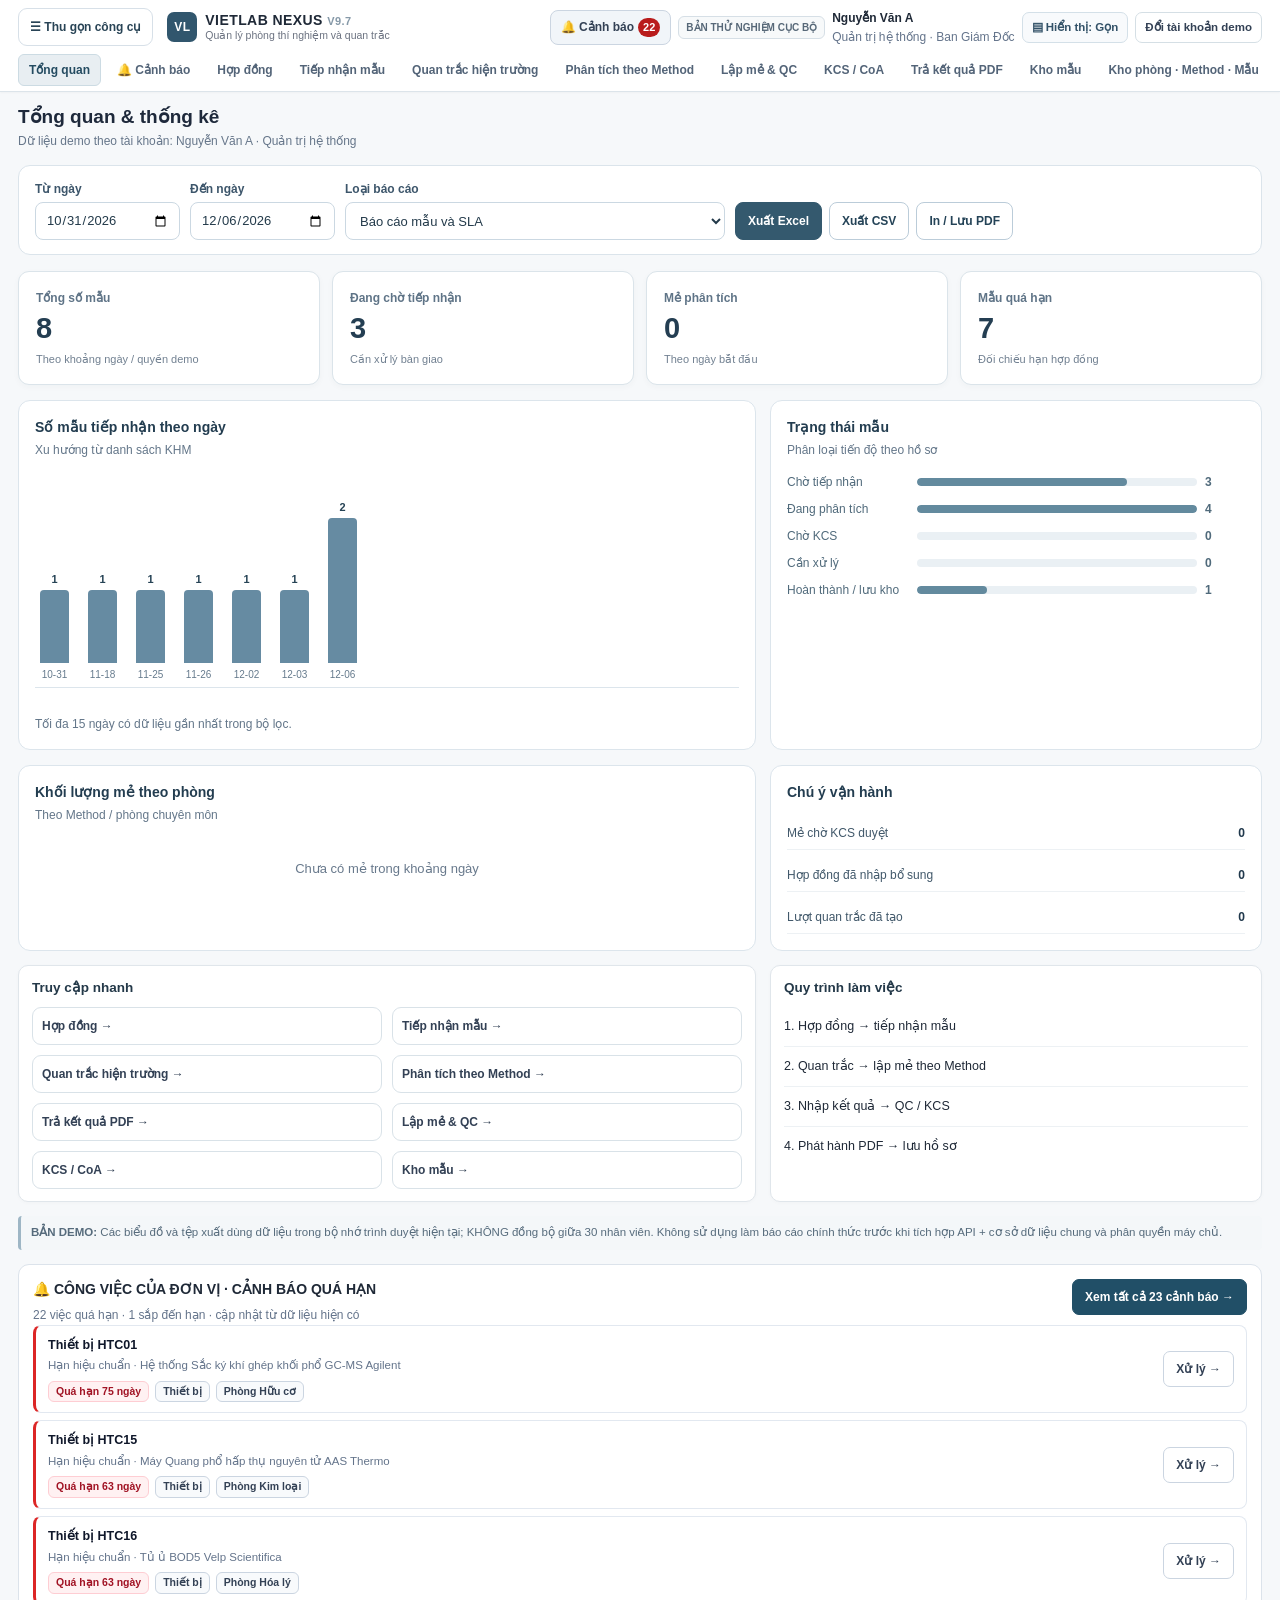
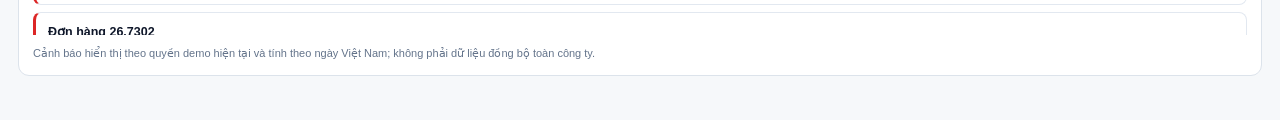
==== commit a4dae76f: "Update vietlab_nexus_v8_1_worklist.html" ====
--- a/vietlab_nexus_v8_1_worklist.html
+++ b/vietlab_nexus_v8_1_worklist.html
@@ -1,4 +1,4 @@
-<!DOCTYPE html><html lang="vi"><head><meta charset="UTF-8" /><meta name="viewport" content="width=device-width, initial-scale=1.0" /><title>VIETLAB NEXUS V9.5 – GIAO DIỆN V9.1 | Hệ Thống Quản Lý Phòng Thí Nghiệm Chuẩn ISO/IEC 17025</title>
+<!DOCTYPE html><html lang="vi"><head><meta charset="UTF-8" /><meta name="viewport" content="width=device-width, initial-scale=1.0" /><title>VIETLAB NEXUS V9.7 – GIAO DIỆN V9.1 | Hệ Thống Quản Lý Phòng Thí Nghiệm Chuẩn ISO/IEC 17025</title>
 
 <link rel="preconnect" href="https://fonts.googleapis.com"><link rel="preconnect" href="https://fonts.gstatic.com" crossorigin><link href="https://fonts.googleapis.com/css2?family=Plus+Jakarta+Sans:wght@400;500;600;700;800&family=JetBrains+Mono:wght@500;700&display=swap" rel="stylesheet"><style>
 :root{color-scheme:light;--nexus-bg:#f1f5f9;--nexus-primary:#0f766e;--nexus-indigo:#1d4ed8;}
@@ -2499,6 +2499,7 @@
 .v93-trash-row:last-child{border:0}
 .v93-note{font-size:11px;color:#64748b;margin-top:6px}
 </style>
+<script id="v97-chem-data" type="application/json">{"version":"2026-10-24","file":"HOA_CHAT_PTN(1).xlsx","sha256":"a14978874f464fbbe4006f85459bd302835b5f5f8b6fc122d5f0778a141cac92","count":707,"records":[{"id":"HP0001","sheet":"HC pha","group":"Thuốc thử pha theo chỉ tiêu","dept":"Chưa phân phòng","deptCert":"unknown","kind":"chem","name":"Thuốc thử azometin-H","lot":"","expiryRaw":"","unitRaw":"","locationRaw":"","serialRaw":"","rawRow":57,"rowInFile":6,"subgroup":"","fields":{"STT":1,"TÊN HÓA CHẤT":"Thuốc thử azometin-H","STT gốc":20,"TÊN CHỈ TIÊU":"Bor","THỂ TÍCH CẦN DÙNG (ml)":"10 ml","Cột E (chưa có tiêu đề)":1,"Cần kiểm tra":"42","Dòng nguồn":57}},{"id":"HP0002","sheet":"HC pha","group":"Thuốc thử pha theo chỉ tiêu","dept":"Chưa phân phòng","deptCert":"unknown","kind":"chem","name":"Dung dịch đệm","lot":"","expiryRaw":"","unitRaw":"","locationRaw":"","serialRaw":"","rawRow":8,"rowInFile":7,"subgroup":"","fields":{"STT":2,"TÊN HÓA CHẤT":"Dung dịch đệm","STT gốc":3,"TÊN CHỈ TIÊU":"Chất hoạt động bề mặt","THỂ TÍCH CẦN DÙNG (ml)":"10ml","Cần kiểm tra":"42","Dòng nguồn":8}},{"id":"HP0003","sheet":"HC pha","group":"Thuốc thử pha theo chỉ tiêu","dept":"Chưa phân phòng","deptCert":"unknown","kind":"chem","name":"Metylen xanh axit","lot":"","expiryRaw":"","unitRaw":"","locationRaw":"","serialRaw":"","rawRow":9,"rowInFile":8,"subgroup":"","fields":{"STT":3,"TÊN HÓA CHẤT":"Metylen xanh axit","STT gốc":3,"TÊN CHỈ TIÊU":"Chất hoạt động bề mặt","THỂ TÍCH CẦN DÙNG (ml)":"5ml","Cần kiểm tra":"42","Dòng nguồn":9}},{"id":"HP0004","sheet":"HC pha","group":"Thuốc thử pha theo chỉ tiêu","dept":"Chưa phân phòng","deptCert":"unknown","kind":"chem","name":"Metylen xanh trung tính","lot":"","expiryRaw":"","unitRaw":"","locationRaw":"","serialRaw":"","rawRow":7,"rowInFile":9,"subgroup":"","fields":{"STT":4,"TÊN HÓA CHẤT":"Metylen xanh trung tính","STT gốc":3,"TÊN CHỈ TIÊU":"Chất hoạt động bề mặt","THỂ TÍCH CẦN DÙNG (ml)":"5ml","Cột E (chưa có tiêu đề)":3,"Cần kiểm tra":"42","Dòng nguồn":7}},{"id":"HP0005","sheet":"HC pha","group":"Thuốc thử pha theo chỉ tiêu","dept":"Chưa phân phòng","deptCert":"unknown","kind":"chem","name":"Dung dịch hấp thụ","lot":"","expiryRaw":"","unitRaw":"","locationRaw":"","serialRaw":"","rawRow":77,"rowInFile":10,"subgroup":"","fields":{"STT":5,"TÊN HÓA CHẤT":"Dung dịch hấp thụ","STT gốc":30,"TÊN CHỈ TIÊU":"Cl2 (KK)","THỂ TÍCH CẦN DÙNG (ml)":"10mL","Cột E (chưa có tiêu đề)":3,"Cần kiểm tra":"42","Dòng nguồn":77}},{"id":"HP0006","sheet":"HC pha","group":"Thuốc thử pha theo chỉ tiêu","dept":"Chưa phân phòng","deptCert":"unknown","kind":"chem","name":"HCl 5N","lot":"","expiryRaw":"","unitRaw":"","locationRaw":"","serialRaw":"","rawRow":79,"rowInFile":11,"subgroup":"","fields":{"STT":6,"TÊN HÓA CHẤT":"HCl 5N","STT gốc":30,"TÊN CHỈ TIÊU":"Cl2 (KK)","THỂ TÍCH CẦN DÙNG (ml)":"0,15mL","Cần kiểm tra":"42","Dòng nguồn":79}},{"id":"HP0007","sheet":"HC pha","group":"Thuốc thử pha theo chỉ tiêu","dept":"Chưa phân phòng","deptCert":"unknown","kind":"chem","name":"Methyl da cam","lot":"","expiryRaw":"","unitRaw":"","locationRaw":"","serialRaw":"","rawRow":78,"rowInFile":12,"subgroup":"","fields":{"STT":7,"TÊN HÓA CHẤT":"Methyl da cam","STT gốc":30,"TÊN CHỈ TIÊU":"Cl2 (KK)","THỂ TÍCH CẦN DÙNG (ml)":"6mL","Cần kiểm tra":"42","Dòng nguồn":78}},{"id":"HP0008","sheet":"HC pha","group":"Thuốc thử pha theo chỉ tiêu","dept":"Chưa phân phòng","deptCert":"unknown","kind":"chem","name":"Dung dịch  đệm Phtalat","lot":"","expiryRaw":"","unitRaw":"","locationRaw":"","serialRaw":"","rawRow":27,"rowInFile":13,"subgroup":"","fields":{"STT":8,"TÊN HÓA CHẤT":"Dung dịch  đệm Phtalat","STT gốc":9,"TÊN CHỈ TIÊU":"Clo dư","THỂ TÍCH CẦN DÙNG (ml)":"0,5 ml","Cột E (chưa có tiêu đề)":2,"Cần kiểm tra":"42","Dòng nguồn":27}},{"id":"HP0009","sheet":"HC pha","group":"Thuốc thử pha theo chỉ tiêu","dept":"Chưa phân phòng","deptCert":"unknown","kind":"chem","name":"Thuốc thử DPD","lot":"","expiryRaw":"","unitRaw":"","locationRaw":"","serialRaw":"","rawRow":28,"rowInFile":14,"subgroup":"","fields":{"STT":9,"TÊN HÓA CHẤT":"Thuốc thử DPD","STT gốc":9,"TÊN CHỈ TIÊU":"Clo dư","THỂ TÍCH CẦN DÙNG (ml)":"0,5 ml","Cần kiểm tra":"42","Dòng nguồn":28}},{"id":"HP0010","sheet":"HC pha","group":"Thuốc thử pha theo chỉ tiêu","dept":"Chưa phân phòng","deptCert":"unknown","kind":"chem","name":"K2CrO4","lot":"","expiryRaw":"","unitRaw":"","locationRaw":"","serialRaw":"","rawRow":54,"rowInFile":15,"subgroup":"","fields":{"STT":10,"TÊN HÓA CHẤT":"K2CrO4","STT gốc":18,"TÊN CHỈ TIÊU":"Clorua","THỂ TÍCH CẦN DÙNG (ml)":"1 ml","Cột E (chưa có tiêu đề)":1,"Cần kiểm tra":"42","Dòng nguồn":54}},{"id":"HP0011","sheet":"HC pha","group":"Thuốc thử pha theo chỉ tiêu","dept":"Chưa phân phòng","deptCert":"unknown","kind":"chem","name":"Na2CO3","lot":"","expiryRaw":"","unitRaw":"","locationRaw":"","serialRaw":"","rawRow":59,"rowInFile":16,"subgroup":"","fields":{"STT":11,"TÊN HÓA CHẤT":"Na2CO3","STT gốc":21,"TÊN CHỈ TIÊU":"CO","THỂ TÍCH CẦN DÙNG (ml)":"10 ml","Cần kiểm tra":"42","Dòng nguồn":59}},{"id":"HP0012","sheet":"HC pha","group":"Thuốc thử pha theo chỉ tiêu","dept":"Chưa phân phòng","deptCert":"unknown","kind":"chem","name":"thuốc thử Folin","lot":"","expiryRaw":"","unitRaw":"","locationRaw":"","serialRaw":"","rawRow":58,"rowInFile":17,"subgroup":"","fields":{"STT":12,"TÊN HÓA CHẤT":"thuốc thử Folin","STT gốc":21,"TÊN CHỈ TIÊU":"CO","THỂ TÍCH CẦN DÙNG (ml)":"1,5 ml","Cột E (chưa có tiêu đề)":2,"Cần kiểm tra":"42","Dòng nguồn":58}},{"id":"HP0013","sheet":"HC pha","group":"Thuốc thử pha theo chỉ tiêu","dept":"Chưa phân phòng","deptCert":"unknown","kind":"chem","name":"Dung dịch phân hủy K2Cr2O7","lot":"","expiryRaw":"","unitRaw":"","locationRaw":"","serialRaw":"","rawRow":52,"rowInFile":18,"subgroup":"","fields":{"STT":13,"TÊN HÓA CHẤT":"Dung dịch phân hủy K2Cr2O7","STT gốc":17,"TÊN CHỈ TIÊU":"COD","THỂ TÍCH CẦN DÙNG (ml)":"1,5 ml","Cột E (chưa có tiêu đề)":2,"Cần kiểm tra":"42","Dòng nguồn":52}},{"id":"HP0014","sheet":"HC pha","group":"Thuốc thử pha theo chỉ tiêu","dept":"Chưa phân phòng","deptCert":"unknown","kind":"chem","name":"Dung dịch xúc tác Ag2SO4/H2SO4","lot":"","expiryRaw":"","unitRaw":"","locationRaw":"","serialRaw":"","rawRow":53,"rowInFile":19,"subgroup":"","fields":{"STT":14,"TÊN HÓA CHẤT":"Dung dịch xúc tác Ag2SO4/H2SO4","STT gốc":17,"TÊN CHỈ TIÊU":"COD","THỂ TÍCH CẦN DÙNG (ml)":"3,5 ml","Cần kiểm tra":"42","Dòng nguồn":53}},{"id":"HP0015","sheet":"HC pha","group":"Thuốc thử pha theo chỉ tiêu","dept":"Chưa phân phòng","deptCert":"unknown","kind":"chem","name":"axít hỗn hợp","lot":"","expiryRaw":"","unitRaw":"","locationRaw":"","serialRaw":"","rawRow":55,"rowInFile":20,"subgroup":"","fields":{"STT":15,"TÊN HÓA CHẤT":"axít hỗn hợp","STT gốc":19,"TÊN CHỈ TIÊU":"Crom VI","THỂ TÍCH CẦN DÙNG (ml)":"4ml","Cột E (chưa có tiêu đề)":2,"Cần kiểm tra":"42","Dòng nguồn":55}},{"id":"HP0016","sheet":"HC pha","group":"Thuốc thử pha theo chỉ tiêu","dept":"Chưa phân phòng","deptCert":"unknown","kind":"chem","name":"Thuốc thử DPC","lot":"","expiryRaw":"","unitRaw":"","locationRaw":"","serialRaw":"","rawRow":56,"rowInFile":21,"subgroup":"","fields":{"STT":16,"TÊN HÓA CHẤT":"Thuốc thử DPC","STT gốc":19,"TÊN CHỈ TIÊU":"Crom VI","THỂ TÍCH CẦN DÙNG (ml)":"0,5ml","Cần kiểm tra":"42","Dòng nguồn":56}},{"id":"HP0017","sheet":"HC pha","group":"Thuốc thử pha theo chỉ tiêu","dept":"Chưa phân phòng","deptCert":"unknown","kind":"chem","name":"Amoni clorua","lot":"","expiryRaw":"","unitRaw":"","locationRaw":"","serialRaw":"","rawRow":38,"rowInFile":22,"subgroup":"","fields":{"STT":17,"TÊN HÓA CHẤT":"Amoni clorua","STT gốc":13,"TÊN CHỈ TIÊU":"Độ cứng tổng + Ca","THỂ TÍCH CẦN DÙNG (ml)":"2 ml","Cột E (chưa có tiêu đề)":4,"Cần kiểm tra":"42","Dòng nguồn":38}},{"id":"HP0018","sheet":"HC pha","group":"Thuốc thử pha theo chỉ tiêu","dept":"Chưa phân phòng","deptCert":"unknown","kind":"chem","name":"Kali xyanua","lot":"","expiryRaw":"","unitRaw":"","locationRaw":"","serialRaw":"","rawRow":39,"rowInFile":23,"subgroup":"","fields":{"STT":18,"TÊN HÓA CHẤT":"Kali xyanua","STT gốc":13,"TÊN CHỈ TIÊU":"Độ cứng tổng + Ca","THỂ TÍCH CẦN DÙNG (ml)":"4 ml","Cần kiểm tra":"42","Dòng nguồn":39}},{"id":"HP0019","sheet":"HC pha","group":"Thuốc thử pha theo chỉ tiêu","dept":"Chưa phân phòng","deptCert":"unknown","kind":"chem","name":"NaOH","lot":"","expiryRaw":"","unitRaw":"","locationRaw":"","serialRaw":"","rawRow":41,"rowInFile":24,"subgroup":"","fields":{"STT":19,"TÊN HÓA CHẤT":"NaOH","STT gốc":13,"TÊN CHỈ TIÊU":"Độ cứng tổng + Ca","THỂ TÍCH CẦN DÙNG (ml)":"8 ml","Cần kiểm tra":"42","Dòng nguồn":41}},{"id":"HP0020","sheet":"HC pha","group":"Thuốc thử pha theo chỉ tiêu","dept":"Chưa phân phòng","deptCert":"unknown","kind":"chem","name":"Tritanol amin","lot":"","expiryRaw":"","unitRaw":"","locationRaw":"","serialRaw":"","rawRow":40,"rowInFile":25,"subgroup":"","fields":{"STT":20,"TÊN HÓA CHẤT":"Tritanol amin","STT gốc":13,"TÊN CHỈ TIÊU":"Độ cứng tổng + Ca","THỂ TÍCH CẦN DÙNG (ml)":"4 ml","Cần kiểm tra":"42","Dòng nguồn":40}},{"id":"HP0021","sheet":"HC pha","group":"Thuốc thử pha theo chỉ tiêu","dept":"Chưa phân phòng","deptCert":"unknown","kind":"chem","name":"Thuốc thử axit zirconylSPADNS","lot":"","expiryRaw":"","unitRaw":"","locationRaw":"","serialRaw":"","rawRow":51,"rowInFile":26,"subgroup":"","fields":{"STT":21,"TÊN HÓA CHẤT":"Thuốc thử axit zirconylSPADNS","STT gốc":16,"TÊN CHỈ TIÊU":"Florua","THỂ TÍCH CẦN DÙNG (ml)":"10 ml","Cột E (chưa có tiêu đề)":1,"Cần kiểm tra":"42","Dòng nguồn":51}},{"id":"HP0022","sheet":"HC pha","group":"Thuốc thử pha theo chỉ tiêu","dept":"Chưa phân phòng","deptCert":"unknown","kind":"chem","name":"N,N dimethyl-p-phenylenediamonium","lot":"","expiryRaw":"","unitRaw":"","locationRaw":"","serialRaw":"","rawRow":74,"rowInFile":27,"subgroup":"","fields":{"STT":22,"TÊN HÓA CHẤT":"N,N dimethyl-p-phenylenediamonium","STT gốc":28,"TÊN CHỈ TIÊU":"H2S (KT)","THỂ TÍCH CẦN DÙNG (ml)":"2mL","Cột E (chưa có tiêu đề)":2,"Cần kiểm tra":"42","Dòng nguồn":74}},{"id":"HP0023","sheet":"HC pha","group":"Thuốc thử pha theo chỉ tiêu","dept":"Chưa phân phòng","deptCert":"unknown","kind":"chem","name":"Sắt clorua","lot":"","expiryRaw":"","unitRaw":"","locationRaw":"","serialRaw":"","rawRow":75,"rowInFile":28,"subgroup":"","fields":{"STT":23,"TÊN HÓA CHẤT":"Sắt clorua","STT gốc":28,"TÊN CHỈ TIÊU":"H2S (KT)","THỂ TÍCH CẦN DÙNG (ml)":"1mL","Cần kiểm tra":"42","Dòng nguồn":75}},{"id":"HP0024","sheet":"HC pha","group":"Thuốc thử pha theo chỉ tiêu","dept":"Chưa phân phòng","deptCert":"unknown","kind":"chem","name":"Sắt clorua","lot":"","expiryRaw":"","unitRaw":"","locationRaw":"","serialRaw":"","rawRow":68,"rowInFile":29,"subgroup":"","fields":{"STT":24,"TÊN HÓA CHẤT":"Sắt clorua","STT gốc":25,"TÊN CHỈ TIÊU":"H2S kk","THỂ TÍCH CẦN DÙNG (ml)":"1ml","Cần kiểm tra":"42","Dòng nguồn":68}},{"id":"HP0025","sheet":"HC pha","group":"Thuốc thử pha theo chỉ tiêu","dept":"Chưa phân phòng","deptCert":"unknown","kind":"chem","name":"Thuốc thử Amin","lot":"","expiryRaw":"","unitRaw":"","locationRaw":"","serialRaw":"","rawRow":67,"rowInFile":30,"subgroup":"","fields":{"STT":25,"TÊN HÓA CHẤT":"Thuốc thử Amin","STT gốc":25,"TÊN CHỈ TIÊU":"H2S kk","THỂ TÍCH CẦN DÙNG (ml)":"3ml","Cột E (chưa có tiêu đề)":2,"Cần kiểm tra":"42","Dòng nguồn":67}},{"id":"HP0026","sheet":"HC pha","group":"Thuốc thử pha theo chỉ tiêu","dept":"Chưa phân phòng","deptCert":"unknown","kind":"chem","name":"Barbituric","lot":"","expiryRaw":"","unitRaw":"","locationRaw":"","serialRaw":"","rawRow":65,"rowInFile":31,"subgroup":"","fields":{"STT":26,"TÊN HÓA CHẤT":"Barbituric","STT gốc":23,"TÊN CHỈ TIÊU":"HCN kk","THỂ TÍCH CẦN DÙNG (ml)":"1 ml","Cần kiểm tra":"42","Dòng nguồn":65}},{"id":"HP0027","sheet":"HC pha","group":"Thuốc thử pha theo chỉ tiêu","dept":"Chưa phân phòng","deptCert":"unknown","kind":"chem","name":"N-Succinimide","lot":"","expiryRaw":"","unitRaw":"","locationRaw":"","serialRaw":"","rawRow":64,"rowInFile":32,"subgroup":"","fields":{"STT":27,"TÊN HÓA CHẤT":"N-Succinimide","STT gốc":23,"TÊN CHỈ TIÊU":"HCN kk","THỂ TÍCH CẦN DÙNG (ml)":"1 ml","Cần kiểm tra":"42","Dòng nguồn":64}},{"id":"HP0028","sheet":"HC pha","group":"Thuốc thử pha theo chỉ tiêu","dept":"Chưa phân phòng","deptCert":"unknown","kind":"chem","name":"NaOH","lot":"","expiryRaw":"","unitRaw":"","locationRaw":"","serialRaw":"","rawRow":63,"rowInFile":33,"subgroup":"","fields":{"STT":28,"TÊN HÓA CHẤT":"NaOH","STT gốc":23,"TÊN CHỈ TIÊU":"HCN kk","THỂ TÍCH CẦN DÙNG (ml)":"0,5 ml","Cột E (chưa có tiêu đề)":3,"Cần kiểm tra":"42","Dòng nguồn":63}},{"id":"HP0029","sheet":"HC pha","group":"Thuốc thử pha theo chỉ tiêu","dept":"Chưa phân phòng","deptCert":"unknown","kind":"chem","name":"HCl 0,001N","lot":"","expiryRaw":"","unitRaw":"","locationRaw":"","serialRaw":"","rawRow":76,"rowInFile":34,"subgroup":"","fields":{"STT":29,"TÊN HÓA CHẤT":"HCl 0,001N","STT gốc":29,"TÊN CHỈ TIÊU":"NaOH","THỂ TÍCH CẦN DÙNG (ml)":"5mL","Cột E (chưa có tiêu đề)":1,"Cần kiểm tra":"42","Dòng nguồn":76}},{"id":"HP0030","sheet":"HC pha","group":"Thuốc thử pha theo chỉ tiêu","dept":"Chưa phân phòng","deptCert":"unknown","kind":"chem","name":"Dung dịch hấp thụ","lot":"","expiryRaw":"","unitRaw":"","locationRaw":"","serialRaw":"","rawRow":70,"rowInFile":35,"subgroup":"","fields":{"STT":30,"TÊN HÓA CHẤT":"Dung dịch hấp thụ","STT gốc":26,"TÊN CHỈ TIÊU":"NH3 (KK)","THỂ TÍCH CẦN DÙNG (ml)":"3ml","Cần kiểm tra":"42","Dòng nguồn":70}},{"id":"HP0031","sheet":"HC pha","group":"Thuốc thử pha theo chỉ tiêu","dept":"Chưa phân phòng","deptCert":"unknown","kind":"chem","name":"Thuốc thử hipocorit","lot":"","expiryRaw":"","unitRaw":"","locationRaw":"","serialRaw":"","rawRow":71,"rowInFile":36,"subgroup":"","fields":{"STT":31,"TÊN HÓA CHẤT":"Thuốc thử hipocorit","STT gốc":26,"TÊN CHỈ TIÊU":"NH3 (KK)","THỂ TÍCH CẦN DÙNG (ml)":"0,5ml","Cần kiểm tra":"42","Dòng nguồn":71}},{"id":"HP0032","sheet":"HC pha","group":"Thuốc thử pha theo chỉ tiêu","dept":"Chưa phân phòng","deptCert":"unknown","kind":"chem","name":"Thuốc thử phenol","lot":"","expiryRaw":"","unitRaw":"","locationRaw":"","serialRaw":"","rawRow":69,"rowInFile":37,"subgroup":"","fields":{"STT":32,"TÊN HÓA CHẤT":"Thuốc thử phenol","STT gốc":26,"TÊN CHỈ TIÊU":"NH3 (KK)","THỂ TÍCH CẦN DÙNG (ml)":"1ml","Cột E (chưa có tiêu đề)":3,"Cần kiểm tra":"42","Dòng nguồn":69}},{"id":"HP0033","sheet":"HC pha","group":"Thuốc thử pha theo chỉ tiêu","dept":"Chưa phân phòng","deptCert":"unknown","kind":"chem","name":"Thuốc thử hipocorit","lot":"","expiryRaw":"","unitRaw":"","locationRaw":"","serialRaw":"","rawRow":73,"rowInFile":38,"subgroup":"","fields":{"STT":33,"TÊN HÓA CHẤT":"Thuốc thử hipocorit","STT gốc":27,"TÊN CHỈ TIÊU":"NH3 (KT)","THỂ TÍCH CẦN DÙNG (ml)":"1,5ml","Cần kiểm tra":"42","Dòng nguồn":73}},{"id":"HP0034","sheet":"HC pha","group":"Thuốc thử pha theo chỉ tiêu","dept":"Chưa phân phòng","deptCert":"unknown","kind":"chem","name":"Thuốc thử phenol","lot":"","expiryRaw":"","unitRaw":"","locationRaw":"","serialRaw":"","rawRow":72,"rowInFile":39,"subgroup":"","fields":{"STT":34,"TÊN HÓA CHẤT":"Thuốc thử phenol","STT gốc":27,"TÊN CHỈ TIÊU":"NH3 (KT)","THỂ TÍCH CẦN DÙNG (ml)":"2ml","Cột E (chưa có tiêu đề)":2,"Cần kiểm tra":"42","Dòng nguồn":72}},{"id":"HP0035","sheet":"HC pha","group":"Thuốc thử pha theo chỉ tiêu","dept":"Chưa phân phòng","deptCert":"unknown","kind":"chem","name":"Dung dịch Oxy hóa","lot":"","expiryRaw":"","unitRaw":"","locationRaw":"","serialRaw":"","rawRow":4,"rowInFile":40,"subgroup":"","fields":{"STT":35,"TÊN HÓA CHẤT":"Dung dịch Oxy hóa","STT gốc":1,"TÊN CHỈ TIÊU":"NH4 (pp đo quang)","THỂ TÍCH CẦN DÙNG (ml)":"0,75 ml","Cần kiểm tra":"42","Dòng nguồn":4}},{"id":"HP0036","sheet":"HC pha","group":"Thuốc thử pha theo chỉ tiêu","dept":"Chưa phân phòng","deptCert":"unknown","kind":"chem","name":"Natri nitroprusside","lot":"","expiryRaw":"","unitRaw":"","locationRaw":"","serialRaw":"","rawRow":3,"rowInFile":41,"subgroup":"","fields":{"STT":36,"TÊN HÓA CHẤT":"Natri nitroprusside","STT gốc":1,"TÊN CHỈ TIÊU":"NH4 (pp đo quang)","THỂ TÍCH CẦN DÙNG (ml)":"0,3ml","Cần kiểm tra":"42","Dòng nguồn":3}},{"id":"HP0037","sheet":"HC pha","group":"Thuốc thử pha theo chỉ tiêu","dept":"Chưa phân phòng","deptCert":"unknown","kind":"chem","name":"Thuốc thử phenol","lot":"","expiryRaw":"","unitRaw":"","locationRaw":"","serialRaw":"","rawRow":2,"rowInFile":42,"subgroup":"","fields":{"STT":37,"TÊN HÓA CHẤT":"Thuốc thử phenol","STT gốc":1,"TÊN CHỈ TIÊU":"NH4 (pp đo quang)","THỂ TÍCH CẦN DÙNG (ml)":"0,3ml","Cột E (chưa có tiêu đề)":3,"Cột F (chưa có tiêu đề)":7,"Cần kiểm tra":"42","Dòng nguồn":2}},{"id":"HP0038","sheet":"HC pha","group":"Thuốc thử pha theo chỉ tiêu","dept":"Chưa phân phòng","deptCert":"unknown","kind":"chem","name":"Axit acetic","lot":"","expiryRaw":"","unitRaw":"","locationRaw":"","serialRaw":"","rawRow":13,"rowInFile":43,"subgroup":"","fields":{"STT":38,"TÊN HÓA CHẤT":"Axit acetic","STT gốc":6,"TÊN CHỈ TIÊU":"Nitrat ( phương pháp trắc phổ dùng axit sunfosalyxylic)","THỂ TÍCH CẦN DÙNG (ml)":"0,2 ml","Cần kiểm tra":"42","Dòng nguồn":13}},{"id":"HP0039","sheet":"HC pha","group":"Thuốc thử pha theo chỉ tiêu","dept":"Chưa phân phòng","deptCert":"unknown","kind":"chem","name":"Axit H2SO4","lot":"","expiryRaw":"","unitRaw":"","locationRaw":"","serialRaw":"","rawRow":15,"rowInFile":44,"subgroup":"","fields":{"STT":39,"TÊN HÓA CHẤT":"Axit H2SO4","STT gốc":6,"TÊN CHỈ TIÊU":"Nitrat ( phương pháp trắc phổ dùng axit sunfosalyxylic)","THỂ TÍCH CẦN DÙNG (ml)":"1 ml","Cần kiểm tra":"42","Dòng nguồn":15}},{"id":"HP0040","sheet":"HC pha","group":"Thuốc thử pha theo chỉ tiêu","dept":"Chưa phân phòng","deptCert":"unknown","kind":"chem","name":"Dung dịch đệm EDTA/NaOH","lot":"","expiryRaw":"","unitRaw":"","locationRaw":"","serialRaw":"","rawRow":16,"rowInFile":45,"subgroup":"","fields":{"STT":40,"TÊN HÓA CHẤT":"Dung dịch đệm EDTA/NaOH","STT gốc":6,"TÊN CHỈ TIÊU":"Nitrat ( phương pháp trắc phổ dùng axit sunfosalyxylic)","THỂ TÍCH CẦN DÙNG (ml)":"10ml","Cần kiểm tra":"42","Dòng nguồn":16}},{"id":"HP0041","sheet":"HC pha","group":"Thuốc thử pha theo chỉ tiêu","dept":"Chưa phân phòng","deptCert":"unknown","kind":"chem","name":"NaN3","lot":"","expiryRaw":"","unitRaw":"","locationRaw":"","serialRaw":"","rawRow":12,"rowInFile":46,"subgroup":"","fields":{"STT":41,"TÊN HÓA CHẤT":"NaN3","STT gốc":6,"TÊN CHỈ TIÊU":"Nitrat ( phương pháp trắc phổ dùng axit sunfosalyxylic)","THỂ TÍCH CẦN DÙNG (ml)":"0,5 ml","Cột E (chưa có tiêu đề)":5,"Cột F (chưa có tiêu đề)":2,"Cần kiểm tra":"42","Dòng nguồn":12}},{"id":"HP0042","sheet":"HC pha","group":"Thuốc thử pha theo chỉ tiêu","dept":"Chưa phân phòng","deptCert":"unknown","kind":"chem","name":"Natri salyxilat","lot":"","expiryRaw":"","unitRaw":"","locationRaw":"","serialRaw":"","rawRow":14,"rowInFile":47,"subgroup":"","fields":{"STT":42,"TÊN HÓA CHẤT":"Natri salyxilat","STT gốc":6,"TÊN CHỈ TIÊU":"Nitrat ( phương pháp trắc phổ dùng axit sunfosalyxylic)","THỂ TÍCH CẦN DÙNG (ml)":"1 ml","Cần kiểm tra":"42","Dòng nguồn":14}},{"id":"HP0043","sheet":"HC pha","group":"Thuốc thử pha theo chỉ tiêu","dept":"Chưa phân phòng","deptCert":"unknown","kind":"chem","name":"Thuốc thử NO2","lot":"","expiryRaw":"","unitRaw":"","locationRaw":"","serialRaw":"","rawRow":11,"rowInFile":48,"subgroup":"","fields":{"STT":43,"TÊN HÓA CHẤT":"Thuốc thử NO2","STT gốc":5,"TÊN CHỈ TIÊU":"Nitrit (NO2)","THỂ TÍCH CẦN DÙNG (ml)":"1 ml","Cột E (chưa có tiêu đề)":1,"Cần kiểm tra":"42","Dòng nguồn":11}},{"id":"HP0044","sheet":"HC pha","group":"Thuốc thử pha theo chỉ tiêu","dept":"Chưa phân phòng","deptCert":"unknown","kind":"chem","name":"Thuốc thử NO2","lot":"","expiryRaw":"","unitRaw":"","locationRaw":"","serialRaw":"","rawRow":66,"rowInFile":49,"subgroup":"","fields":{"STT":44,"TÊN HÓA CHẤT":"Thuốc thử NO2","STT gốc":24,"TÊN CHỈ TIÊU":"NO3 (NT)","Cột E (chưa có tiêu đề)":1,"Cần kiểm tra":"42","Dòng nguồn":66}},{"id":"HP0045","sheet":"HC pha","group":"Thuốc thử pha theo chỉ tiêu","dept":"Chưa phân phòng","deptCert":"unknown","kind":"chem","name":"Kali pemanganat 0,01N","lot":"","expiryRaw":"","unitRaw":"","locationRaw":"","serialRaw":"","rawRow":5,"rowInFile":50,"subgroup":"","fields":{"STT":45,"TÊN HÓA CHẤT":"Kali pemanganat 0,01N","STT gốc":2,"TÊN CHỈ TIÊU":"Penmaganat","THỂ TÍCH CẦN DÙNG (ml)":"10ml","Cột E (chưa có tiêu đề)":2,"Cột F (chưa có tiêu đề)":9,"Cần kiểm tra":"42","Dòng nguồn":5}},{"id":"HP0046","sheet":"HC pha","group":"Thuốc thử pha theo chỉ tiêu","dept":"Chưa phân phòng","deptCert":"unknown","kind":"chem","name":"Natri oxalat 0,01N","lot":"","expiryRaw":"","unitRaw":"","locationRaw":"","serialRaw":"","rawRow":6,"rowInFile":51,"subgroup":"","fields":{"STT":46,"TÊN HÓA CHẤT":"Natri oxalat 0,01N","STT gốc":2,"TÊN CHỈ TIÊU":"Penmaganat","THỂ TÍCH CẦN DÙNG (ml)":"10ml","Cần kiểm tra":"42","Dòng nguồn":6}},{"id":"HP0047","sheet":"HC pha","group":"Thuốc thử pha theo chỉ tiêu","dept":"Chưa phân phòng","deptCert":"unknown","kind":"chem","name":"Acid Ascobic","lot":"","expiryRaw":"","unitRaw":"","locationRaw":"","serialRaw":"","rawRow":33,"rowInFile":52,"subgroup":"","fields":{"STT":47,"TÊN HÓA CHẤT":"Acid Ascobic","STT gốc":11,"TÊN CHỈ TIÊU":"Phosphat (PO4)","THỂ TÍCH CẦN DÙNG (ml)":"1 ml","Cần kiểm tra":"42","Dòng nguồn":33}},{"id":"HP0048","sheet":"HC pha","group":"Thuốc thử pha theo chỉ tiêu","dept":"Chưa phân phòng","deptCert":"unknown","kind":"chem","name":"Acid Molipdat I","lot":"","expiryRaw":"","unitRaw":"","locationRaw":"","serialRaw":"","rawRow":32,"rowInFile":53,"subgroup":"","fields":{"STT":48,"TÊN HÓA CHẤT":"Acid Molipdat I","STT gốc":11,"TÊN CHỈ TIÊU":"Phosphat (PO4)","THỂ TÍCH CẦN DÙNG (ml)":"2 ml","Cột E (chưa có tiêu đề)":2,"Cần kiểm tra":"42","Dòng nguồn":32}},{"id":"HP0049","sheet":"HC pha","group":"Thuốc thử pha theo chỉ tiêu","dept":"Chưa phân phòng","deptCert":"unknown","kind":"chem","name":"dung dịch đệm Acetat","lot":"","expiryRaw":"","unitRaw":"","locationRaw":"","serialRaw":"","rawRow":19,"rowInFile":54,"subgroup":"","fields":{"STT":49,"TÊN HÓA CHẤT":"dung dịch đệm Acetat","STT gốc":7,"TÊN CHỈ TIÊU":"Sắt","THỂ TÍCH CẦN DÙNG (ml)":"2 ml","Cần kiểm tra":"42","Dòng nguồn":19}},{"id":"HP0050","sheet":"HC pha","group":"Thuốc thử pha theo chỉ tiêu","dept":"Chưa phân phòng","deptCert":"unknown","kind":"chem","name":"Dung dịch K2S2O8","lot":"","expiryRaw":"","unitRaw":"","locationRaw":"","serialRaw":"","rawRow":17,"rowInFile":55,"subgroup":"","fields":{"STT":50,"TÊN HÓA CHẤT":"Dung dịch K2S2O8","STT gốc":7,"TÊN CHỈ TIÊU":"Sắt","THỂ TÍCH CẦN DÙNG (ml)":"5 ml","Cần kiểm tra":"42","Dòng nguồn":17}},{"id":"HP0051","sheet":"HC pha","group":"Thuốc thử pha theo chỉ tiêu","dept":"Chưa phân phòng","deptCert":"unknown","kind":"chem","name":"Hydroxy Amoni clorua","lot":"","expiryRaw":"","unitRaw":"","locationRaw":"","serialRaw":"","rawRow":18,"rowInFile":56,"subgroup":"","fields":{"STT":51,"TÊN HÓA CHẤT":"Hydroxy Amoni clorua","STT gốc":7,"TÊN CHỈ TIÊU":"Sắt","THỂ TÍCH CẦN DÙNG (ml)":"1ml","Cần kiểm tra":"42","Dòng nguồn":18}},{"id":"HP0052","sheet":"HC pha","group":"Thuốc thử pha theo chỉ tiêu","dept":"Chưa phân phòng","deptCert":"unknown","kind":"chem","name":"Thuốc thử 1-10 phenatroline","lot":"","expiryRaw":"","unitRaw":"","locationRaw":"","serialRaw":"","rawRow":20,"rowInFile":57,"subgroup":"","fields":{"STT":52,"TÊN HÓA CHẤT":"Thuốc thử 1-10 phenatroline","STT gốc":7,"TÊN CHỈ TIÊU":"Sắt","THỂ TÍCH CẦN DÙNG (ml)":"2 ml","Cần kiểm tra":"42","Dòng nguồn":20}},{"id":"HP0053","sheet":"HC pha","group":"Thuốc thử pha theo chỉ tiêu","dept":"Chưa phân phòng","deptCert":"unknown","kind":"chem","name":"Acid HCl 1:1","lot":"","expiryRaw":"","unitRaw":"","locationRaw":"","serialRaw":"","rawRow":29,"rowInFile":58,"subgroup":"","fields":{"STT":53,"TÊN HÓA CHẤT":"Acid HCl 1:1","STT gốc":10,"TÊN CHỈ TIÊU":"SiO2 trong nước","THỂ TÍCH CẦN DÙNG (ml)":"1 ml","Cột E (chưa có tiêu đề)":3,"Cần kiểm tra":"42","Dòng nguồn":29}},{"id":"HP0054","sheet":"HC pha","group":"Thuốc thử pha theo chỉ tiêu","dept":"Chưa phân phòng","deptCert":"unknown","kind":"chem","name":"Acid Oxalic","lot":"","expiryRaw":"","unitRaw":"","locationRaw":"","serialRaw":"","rawRow":31,"rowInFile":59,"subgroup":"","fields":{"STT":54,"TÊN HÓA CHẤT":"Acid Oxalic","STT gốc":10,"TÊN CHỈ TIÊU":"SiO2 trong nước","THỂ TÍCH CẦN DÙNG (ml)":"2 ml","Cần kiểm tra":"42","Dòng nguồn":31}},{"id":"HP0055","sheet":"HC pha","group":"Thuốc thử pha theo chỉ tiêu","dept":"Chưa phân phòng","deptCert":"unknown","kind":"chem","name":"Amoni molipdat","lot":"","expiryRaw":"","unitRaw":"","locationRaw":"","serialRaw":"","rawRow":30,"rowInFile":60,"subgroup":"","fields":{"STT":55,"TÊN HÓA CHẤT":"Amoni molipdat","STT gốc":10,"TÊN CHỈ TIÊU":"SiO2 trong nước","THỂ TÍCH CẦN DÙNG (ml)":"2 ml","Cần kiểm tra":"42","Dòng nguồn":30}},{"id":"HP0056","sheet":"HC pha","group":"Thuốc thử pha theo chỉ tiêu","dept":"Chưa phân phòng","deptCert":"unknown","kind":"chem","name":"Foocmaldehyde","lot":"","expiryRaw":"","unitRaw":"","locationRaw":"","serialRaw":"","rawRow":61,"rowInFile":61,"subgroup":"","fields":{"STT":56,"TÊN HÓA CHẤT":"Foocmaldehyde","STT gốc":22,"TÊN CHỈ TIÊU":"SO2","THỂ TÍCH CẦN DÙNG (ml)":"2 ml","Cần kiểm tra":"42","Dòng nguồn":61}},{"id":"HP0057","sheet":"HC pha","group":"Thuốc thử pha theo chỉ tiêu","dept":"Chưa phân phòng","deptCert":"unknown","kind":"chem","name":"PRA","lot":"","expiryRaw":"","unitRaw":"","locationRaw":"","serialRaw":"","rawRow":62,"rowInFile":62,"subgroup":"","fields":{"STT":57,"TÊN HÓA CHẤT":"PRA","STT gốc":22,"TÊN CHỈ TIÊU":"SO2","THỂ TÍCH CẦN DÙNG (ml)":"5 ml","Cần kiểm tra":"42","Dòng nguồn":62}},{"id":"HP0058","sheet":"HC pha","group":"Thuốc thử pha theo chỉ tiêu","dept":"Chưa phân phòng","deptCert":"unknown","kind":"chem","name":"Sunfamic","lot":"","expiryRaw":"","unitRaw":"","locationRaw":"","serialRaw":"","rawRow":60,"rowInFile":63,"subgroup":"","fields":{"STT":58,"TÊN HÓA CHẤT":"Sunfamic","STT gốc":22,"TÊN CHỈ TIÊU":"SO2","THỂ TÍCH CẦN DÙNG (ml)":"1 ml","Cột E (chưa có tiêu đề)":3,"Cần kiểm tra":"42","Dòng nguồn":60}},{"id":"HP0059","sheet":"HC pha","group":"Thuốc thử pha theo chỉ tiêu","dept":"Chưa phân phòng","deptCert":"unknown","kind":"chem","name":"Dung dịch đệm","lot":"","expiryRaw":"","unitRaw":"","locationRaw":"","serialRaw":"","rawRow":10,"rowInFile":64,"subgroup":"","fields":{"STT":59,"TÊN HÓA CHẤT":"Dung dịch đệm","STT gốc":4,"TÊN CHỈ TIÊU":"Sunfat","THỂ TÍCH CẦN DÙNG (ml)":"20ml","Cột E (chưa có tiêu đề)":1,"Cần kiểm tra":"42","Dòng nguồn":10}},{"id":"HP0060","sheet":"HC pha","group":"Thuốc thử pha theo chỉ tiêu","dept":"Chưa phân phòng","deptCert":"unknown","kind":"chem","name":"Dung dịch amoni sắt (III) sunfat","lot":"","expiryRaw":"","unitRaw":"","locationRaw":"","serialRaw":"","rawRow":45,"rowInFile":65,"subgroup":"","fields":{"STT":60,"TÊN HÓA CHẤT":"Dung dịch amoni sắt (III) sunfat","STT gốc":14,"TÊN CHỈ TIÊU":"Sunfua","THỂ TÍCH CẦN DÙNG (ml)":"0,5 ml","Cần kiểm tra":"42","Dòng nguồn":45}},{"id":"HP0061","sheet":"HC pha","group":"Thuốc thử pha theo chỉ tiêu","dept":"Chưa phân phòng","deptCert":"unknown","kind":"chem","name":"Đệm phlatat","lot":"","expiryRaw":"","unitRaw":"","locationRaw":"","serialRaw":"","rawRow":43,"rowInFile":66,"subgroup":"","fields":{"STT":61,"TÊN HÓA CHẤT":"Đệm phlatat","STT gốc":14,"TÊN CHỈ TIÊU":"Sunfua","THỂ TÍCH CẦN DÙNG (ml)":"25 ml","Cần kiểm tra":"42","Dòng nguồn":43}},{"id":"HP0062","sheet":"HC pha","group":"Thuốc thử pha theo chỉ tiêu","dept":"Chưa phân phòng","deptCert":"unknown","kind":"chem","name":"Kẽm axetat","lot":"","expiryRaw":"","unitRaw":"","locationRaw":"","serialRaw":"","rawRow":42,"rowInFile":67,"subgroup":"","fields":{"STT":62,"TÊN HÓA CHẤT":"Kẽm axetat","STT gốc":14,"TÊN CHỈ TIÊU":"Sunfua","THỂ TÍCH CẦN DÙNG (ml)":"20 ml","Cột E (chưa có tiêu đề)":4,"Cần kiểm tra":"42","Dòng nguồn":42}},{"id":"HP0063","sheet":"HC pha","group":"Thuốc thử pha theo chỉ tiêu","dept":"Chưa phân phòng","deptCert":"unknown","kind":"chem","name":"Thuốc thử tạo màu","lot":"","expiryRaw":"","unitRaw":"","locationRaw":"","serialRaw":"","rawRow":44,"rowInFile":68,"subgroup":"","fields":{"STT":63,"TÊN HÓA CHẤT":"Thuốc thử tạo màu","STT gốc":14,"TÊN CHỈ TIÊU":"Sunfua","THỂ TÍCH CẦN DÙNG (ml)":"5 ml","Cần kiểm tra":"42","Dòng nguồn":44}},{"id":"HP0064","sheet":"HC pha","group":"Thuốc thử pha theo chỉ tiêu","dept":"Chưa phân phòng","deptCert":"unknown","kind":"chem","name":"Acid Ascobic","lot":"","expiryRaw":"","unitRaw":"","locationRaw":"","serialRaw":"","rawRow":37,"rowInFile":69,"subgroup":"","fields":{"STT":64,"TÊN HÓA CHẤT":"Acid Ascobic","STT gốc":12,"TÊN CHỈ TIÊU":"Tổng P","THỂ TÍCH CẦN DÙNG (ml)":"1 ml","Cần kiểm tra":"42","Dòng nguồn":37}},{"id":"HP0065","sheet":"HC pha","group":"Thuốc thử pha theo chỉ tiêu","dept":"Chưa phân phòng","deptCert":"unknown","kind":"chem","name":"Acid Molipdat II","lot":"","expiryRaw":"","unitRaw":"","locationRaw":"","serialRaw":"","rawRow":36,"rowInFile":70,"subgroup":"","fields":{"STT":65,"TÊN HÓA CHẤT":"Acid Molipdat II","STT gốc":12,"TÊN CHỈ TIÊU":"Tổng P","THỂ TÍCH CẦN DÙNG (ml)":"2 ml","Cần kiểm tra":"42","Dòng nguồn":36}},{"id":"HP0066","sheet":"HC pha","group":"Thuốc thử pha theo chỉ tiêu","dept":"Chưa phân phòng","deptCert":"unknown","kind":"chem","name":"Dung dịch H2SO4 4,5M","lot":"","expiryRaw":"","unitRaw":"","locationRaw":"","serialRaw":"","rawRow":35,"rowInFile":71,"subgroup":"","fields":{"STT":66,"TÊN HÓA CHẤT":"Dung dịch H2SO4 4,5M","STT gốc":12,"TÊN CHỈ TIÊU":"Tổng P","THỂ TÍCH CẦN DÙNG (ml)":"0,1 ml","Cần kiểm tra":"42","Dòng nguồn":35}},{"id":"HP0067","sheet":"HC pha","group":"Thuốc thử pha theo chỉ tiêu","dept":"Chưa phân phòng","deptCert":"unknown","kind":"chem","name":"Dung dịch K2S2O8 50g/L","lot":"","expiryRaw":"","unitRaw":"","locationRaw":"","serialRaw":"","rawRow":34,"rowInFile":72,"subgroup":"","fields":{"STT":67,"TÊN HÓA CHẤT":"Dung dịch K2S2O8 50g/L","STT gốc":12,"TÊN CHỈ TIÊU":"Tổng P","THỂ TÍCH CẦN DÙNG (ml)":"0,5 ml","Cột E (chưa có tiêu đề)":4,"Cột F (chưa có tiêu đề)":3,"Cần kiểm tra":"42","Dòng nguồn":34}},{"id":"HP0068","sheet":"HC pha","group":"Thuốc thử pha theo chỉ tiêu","dept":"Chưa phân phòng","deptCert":"unknown","kind":"chem","name":"4-aminoantipyrin","lot":"","expiryRaw":"","unitRaw":"","locationRaw":"","serialRaw":"","rawRow":48,"rowInFile":73,"subgroup":"","fields":{"STT":68,"TÊN HÓA CHẤT":"4-aminoantipyrin","STT gốc":15,"TÊN CHỈ TIÊU":"Tổng Phenol","THỂ TÍCH CẦN DÙNG (ml)":"3 ml","Cần kiểm tra":"42","Dòng nguồn":48}},{"id":"HP0069","sheet":"HC pha","group":"Thuốc thử pha theo chỉ tiêu","dept":"Chưa phân phòng","deptCert":"unknown","kind":"chem","name":"Cloroform","lot":"","expiryRaw":"","unitRaw":"","locationRaw":"","serialRaw":"","rawRow":50,"rowInFile":74,"subgroup":"","fields":{"STT":69,"TÊN HÓA CHẤT":"Cloroform","STT gốc":15,"TÊN CHỈ TIÊU":"Tổng Phenol","THỂ TÍCH CẦN DÙNG (ml)":"25 ml","Cần kiểm tra":"42","Dòng nguồn":50}},{"id":"HP0070","sheet":"HC pha","group":"Thuốc thử pha theo chỉ tiêu","dept":"Chưa phân phòng","deptCert":"unknown","kind":"chem","name":"Dung dịch đệm","lot":"","expiryRaw":"","unitRaw":"","locationRaw":"","serialRaw":"","rawRow":47,"rowInFile":75,"subgroup":"","fields":{"STT":70,"TÊN HÓA CHẤT":"Dung dịch đệm","STT gốc":15,"TÊN CHỈ TIÊU":"Tổng Phenol","THỂ TÍCH CẦN DÙNG (ml)":"20 ml","Cần kiểm tra":"42","Dòng nguồn":47}},{"id":"HP0071","sheet":"HC pha","group":"Thuốc thử pha theo chỉ tiêu","dept":"Chưa phân phòng","deptCert":"unknown","kind":"chem","name":"Đồng (II) sunfat","lot":"","expiryRaw":"","unitRaw":"","locationRaw":"","serialRaw":"","rawRow":46,"rowInFile":76,"subgroup":"","fields":{"STT":71,"TÊN HÓA CHẤT":"Đồng (II) sunfat","STT gốc":15,"TÊN CHỈ TIÊU":"Tổng Phenol","THỂ TÍCH CẦN DÙNG (ml)":"5 ml","Cột E (chưa có tiêu đề)":5,"Cần kiểm tra":"42","Dòng nguồn":46}},{"id":"HP0072","sheet":"HC pha","group":"Thuốc thử pha theo chỉ tiêu","dept":"Chưa phân phòng","deptCert":"unknown","kind":"chem","name":"kali hexaxyanoferat (III)","lot":"","expiryRaw":"","unitRaw":"","locationRaw":"","serialRaw":"","rawRow":49,"rowInFile":77,"subgroup":"","fields":{"STT":72,"TÊN HÓA CHẤT":"kali hexaxyanoferat (III)","STT gốc":15,"TÊN CHỈ TIÊU":"Tổng Phenol","THỂ TÍCH CẦN DÙNG (ml)":"3 ml","Cần kiểm tra":"42","Dòng nguồn":49}},{"id":"HP0073","sheet":"HC pha","group":"Thuốc thử pha theo chỉ tiêu","dept":"Chưa phân phòng","deptCert":"unknown","kind":"chem","name":"Acid barburic-prydine","lot":"","expiryRaw":"","unitRaw":"","locationRaw":"","serialRaw":"","rawRow":26,"rowInFile":78,"subgroup":"","fields":{"STT":73,"TÊN HÓA CHẤT":"Acid barburic-prydine","STT gốc":8,"TÊN CHỈ TIÊU":"Xyanua","THỂ TÍCH CẦN DÙNG (ml)":"3 ml","Cần kiểm tra":"42","Dòng nguồn":26}},{"id":"HP0074","sheet":"HC pha","group":"Thuốc thử pha theo chỉ tiêu","dept":"Chưa phân phòng","deptCert":"unknown","kind":"chem","name":"Dung dịch Cloramin T","lot":"","expiryRaw":"","unitRaw":"","locationRaw":"","serialRaw":"","rawRow":25,"rowInFile":79,"subgroup":"","fields":{"STT":74,"TÊN HÓA CHẤT":"Dung dịch Cloramin T","STT gốc":8,"TÊN CHỈ TIÊU":"Xyanua","THỂ TÍCH CẦN DÙNG (ml)":"2 ml","Cần kiểm tra":"42","Dòng nguồn":25}},{"id":"HP0075","sheet":"HC pha","group":"Thuốc thử pha theo chỉ tiêu","dept":"Chưa phân phòng","deptCert":"unknown","kind":"chem","name":"Dung dịch MgCl2","lot":"","expiryRaw":"","unitRaw":"","locationRaw":"","serialRaw":"","rawRow":22,"rowInFile":80,"subgroup":"","fields":{"STT":75,"TÊN HÓA CHẤT":"Dung dịch MgCl2","STT gốc":8,"TÊN CHỈ TIÊU":"Xyanua","THỂ TÍCH CẦN DÙNG (ml)":"10 ml","Cần kiểm tra":"42","Dòng nguồn":22}},{"id":"HP0076","sheet":"HC pha","group":"Thuốc thử pha theo chỉ tiêu","dept":"Chưa phân phòng","deptCert":"unknown","kind":"chem","name":"Đệm axetat","lot":"","expiryRaw":"","unitRaw":"","locationRaw":"","serialRaw":"","rawRow":24,"rowInFile":81,"subgroup":"","fields":{"STT":76,"TÊN HÓA CHẤT":"Đệm axetat","STT gốc":8,"TÊN CHỈ TIÊU":"Xyanua","THỂ TÍCH CẦN DÙNG (ml)":"1 ml","Cần kiểm tra":"42","Dòng nguồn":24}},{"id":"HP0077","sheet":"HC pha","group":"Thuốc thử pha theo chỉ tiêu","dept":"Chưa phân phòng","deptCert":"unknown","kind":"chem","name":"H2SO4 1:1","lot":"","expiryRaw":"","unitRaw":"","locationRaw":"","serialRaw":"","rawRow":21,"rowInFile":82,"subgroup":"","fields":{"STT":77,"TÊN HÓA CHẤT":"H2SO4 1:1","STT gốc":8,"TÊN CHỈ TIÊU":"Xyanua","THỂ TÍCH CẦN DÙNG (ml)":"25 ml","Cột E (chưa có tiêu đề)":6,"Cột F (chưa có tiêu đề)":1,"Cần kiểm tra":"42","Dòng nguồn":21}},{"id":"HP0078","sheet":"HC pha","group":"Thuốc thử pha theo chỉ tiêu","dept":"Chưa phân phòng","deptCert":"unknown","kind":"chem","name":"NaOH 0,04 M","lot":"","expiryRaw":"","unitRaw":"","locationRaw":"","serialRaw":"","rawRow":23,"rowInFile":83,"subgroup":"","fields":{"STT":78,"TÊN HÓA CHẤT":"NaOH 0,04 M","STT gốc":8,"TÊN CHỈ TIÊU":"Xyanua","THỂ TÍCH CẦN DÙNG (ml)":"10 ml","Cần kiểm tra":"42","Dòng nguồn":23}},{"id":"KL0001","sheet":"HC kim loại","group":"Hóa chất và chuẩn kim loại","dept":"Phòng Kim loại","deptCert":"source","kind":"chem","name":"Acid Ascobic","lot":"20251027","expiryRaw":"2030-01-27T00:00:00.000Z","unitRaw":"g","locationRaw":"4-30oC","serialRaw":"","rawRow":29,"rowInFile":6,"subgroup":"","fields":{"STT":1,"Tên hóa chất":"Acid Ascobic","STT gốc":27,"Ký hiệu":"KL27","Công thức":"C6H8O6","Nguồn gốc":"Alpha chemika","ĐVT":"g","Tình trạng":100,"Hạn sử dụng":"2030-01-27T00:00:00.000Z","Số Lot":"20251027","Số lượng":1,"Điều kiện bảo quản":"4-30oC","Trạng thái HSD":"HSD chưa hợp lệ","Cần kiểm tra":"42","Dòng nguồn":29}},{"id":"KL0002","sheet":"HC kim loại","group":"Hóa chất và chuẩn kim loại","dept":"Phòng Kim loại","deptCert":"source","kind":"chem","name":"Antimon (Sb)","lot":"HCO2983104","expiryRaw":"2027-05-31T00:00:00.000Z","unitRaw":"ml","locationRaw":"15-25oC","serialRaw":"","rawRow":21,"rowInFile":7,"subgroup":"","fields":{"STT":2,"Tên hóa chất":"Antimon (Sb)","STT gốc":19,"Ký hiệu":"KL19","Công thức":"Sb","Nguồn gốc":"Merk","ĐVT":"ml","Tình trạng":1000,"Hạn sử dụng":"2027-05-31T00:00:00.000Z","Số Lot":"HCO2983104","Số lượng":1,"Điều kiện bảo quản":"15-25oC","Trạng thái HSD":"HSD chưa hợp lệ","Cần kiểm tra":"42","Dòng nguồn":21}},{"id":"KL0003","sheet":"HC kim loại","group":"Hóa chất và chuẩn kim loại","dept":"Phòng Kim loại","deptCert":"source","kind":"chem","name":"Asen (As)","lot":"T2-AS723041","expiryRaw":"2027-08-30T00:00:00.000Z","unitRaw":"ml","locationRaw":"4-30oC trong túi kín","serialRaw":"","rawRow":24,"rowInFile":8,"subgroup":"","fields":{"STT":3,"Tên hóa chất":"Asen (As)","STT gốc":22,"Ký hiệu":"KL22","Công thức":"As","Nguồn gốc":"Inorgacnic/TCT","ĐVT":"ml","Tình trạng":1000,"Hạn sử dụng":"2027-08-30T00:00:00.000Z","Số Lot":"T2-AS723041","Số lượng":1,"Điều kiện bảo quản":"4-30oC trong túi kín","Trạng thái HSD":"HSD chưa hợp lệ","Cần kiểm tra":"42","Dòng nguồn":24}},{"id":"KL0004","sheet":"HC kim loại","group":"Hóa chất và chuẩn kim loại","dept":"Phòng Kim loại","deptCert":"source","kind":"chem","name":"Bạc (Ag)","lot":"HC03474497","expiryRaw":"2027-09-30T00:00:00.000Z","unitRaw":"ml","locationRaw":"15-25oC","serialRaw":"","rawRow":11,"rowInFile":9,"subgroup":"","fields":{"STT":4,"Tên hóa chất":"Bạc (Ag)","STT gốc":9,"Ký hiệu":"KL9","Công thức":"Ag","Nguồn gốc":"Merk","ĐVT":"ml","Tình trạng":1000,"Hạn sử dụng":"2027-09-30T00:00:00.000Z","Số Lot":"HC03474497","Số lượng":1,"Điều kiện bảo quản":"15-25oC","Trạng thái HSD":"HSD chưa hợp lệ","Cần kiểm tra":"42","Dòng nguồn":11}},{"id":"KL0005","sheet":"HC kim loại","group":"Hóa chất và chuẩn kim loại","dept":"Phòng Kim loại","deptCert":"source","kind":"chem","name":"Bari (Ba)","lot":"T2-BA721176","expiryRaw":"2027-07-19T00:00:00.000Z","unitRaw":"ml","locationRaw":"4-30oC trong túi kín","serialRaw":"","rawRow":16,"rowInFile":10,"subgroup":"","fields":{"STT":5,"Tên hóa chất":"Bari (Ba)","STT gốc":14,"Ký hiệu":"KL14","Công thức":"Ba","Nguồn gốc":"Inorgacnic/TCT","ĐVT":"ml","Tình trạng":1000,"Hạn sử dụng":"2027-07-19T00:00:00.000Z","Số Lot":"T2-BA721176","Số lượng":1,"Điều kiện bảo quản":"4-30oC trong túi kín","Trạng thái HSD":"HSD chưa hợp lệ","Cần kiểm tra":"42","Dòng nguồn":16}},{"id":"KL0006","sheet":"HC kim loại","group":"Hóa chất và chuẩn kim loại","dept":"Phòng Kim loại","deptCert":"source","kind":"chem","name":"Beri (Be)","lot":"T2-BE721957","expiryRaw":"2027-09-29T00:00:00.000Z","unitRaw":"ml","locationRaw":"4-30oC trong túi kín","serialRaw":"","rawRow":19,"rowInFile":11,"subgroup":"","fields":{"STT":6,"Tên hóa chất":"Beri (Be)","STT gốc":17,"Ký hiệu":"KL17","Công thức":"Be","Nguồn gốc":"Inorgacnic/TCT","ĐVT":"ml","Tình trạng":1000,"Hạn sử dụng":"2027-09-29T00:00:00.000Z","Số Lot":"T2-BE721957","Số lượng":1,"Điều kiện bảo quản":"4-30oC trong túi kín","Trạng thái HSD":"HSD chưa hợp lệ","Cần kiểm tra":"42","Dòng nguồn":19}},{"id":"KL0007","sheet":"HC kim loại","group":"Hóa chất và chuẩn kim loại","dept":"Phòng Kim loại","deptCert":"source","kind":"chem","name":"Bismuth (Bi)","lot":"1269175","expiryRaw":"","unitRaw":"ml","locationRaw":"15-25oC","serialRaw":"","rawRow":35,"rowInFile":12,"subgroup":"","fields":{"STT":7,"Tên hóa chất":"Bismuth (Bi)","STT gốc":33,"Ký hiệu":"KL 33","Công thức":"Bi","Nguồn gốc":"EU","ĐVT":"ml","Tình trạng":100,"Số Lot":"1269175","Số lượng":1,"Điều kiện bảo quản":"15-25oC","Trạng thái HSD":"Thiếu HSD","Cần kiểm tra":"42","Dòng nguồn":35}},{"id":"KL0008","sheet":"HC kim loại","group":"Hóa chất và chuẩn kim loại","dept":"Phòng Kim loại","deptCert":"source","kind":"chem","name":"Boron (B)","lot":"1269152","expiryRaw":"","unitRaw":"ml","locationRaw":"15-25oC","serialRaw":"","rawRow":39,"rowInFile":13,"subgroup":"","fields":{"STT":8,"Tên hóa chất":"Boron (B)","STT gốc":37,"Ký hiệu":"KL 37","Công thức":"B","Nguồn gốc":"EU","ĐVT":"ml","Tình trạng":100,"Số Lot":"1269152","Số lượng":1,"Điều kiện bảo quản":"15-25oC","Trạng thái HSD":"Thiếu HSD","Cần kiểm tra":"42","Dòng nguồn":39}},{"id":"KL0009","sheet":"HC kim loại","group":"Hóa chất và chuẩn kim loại","dept":"Phòng Kim loại","deptCert":"source","kind":"chem","name":"Cadmi (Cd)","lot":"T2-CD726670","expiryRaw":"2027-12-08T00:00:00.000Z","unitRaw":"ml","locationRaw":"4-30oC trong túi kín","serialRaw":"","rawRow":9,"rowInFile":14,"subgroup":"","fields":{"STT":9,"Tên hóa chất":"Cadmi (Cd)","STT gốc":7,"Ký hiệu":"KL7","Công thức":"Cd","Nguồn gốc":"Inorgacnic/TCT","ĐVT":"ml","Tình trạng":1000,"Hạn sử dụng":"2027-12-08T00:00:00.000Z","Số Lot":"T2-CD726670","Số lượng":1,"Điều kiện bảo quản":"4-30oC trong túi kín","Trạng thái HSD":"HSD chưa hợp lệ","Cần kiểm tra":"42","Dòng nguồn":9}},{"id":"KL0010","sheet":"HC kim loại","group":"Hóa chất và chuẩn kim loại","dept":"Phòng Kim loại","deptCert":"source","kind":"chem","name":"Chì (Pb)","lot":"HC28959376","expiryRaw":"2026-06-30T00:00:00.000Z","unitRaw":"ml","locationRaw":"15-25oC","serialRaw":"","rawRow":8,"rowInFile":15,"subgroup":"","fields":{"STT":10,"Tên hóa chất":"Chì (Pb)","STT gốc":6,"Ký hiệu":"KL6","Công thức":"Pb","Nguồn gốc":"Merk","ĐVT":"ml","Tình trạng":1000,"Hạn sử dụng":"2026-06-30T00:00:00.000Z","Số Lot":"HC28959376","Số lượng":1,"Điều kiện bảo quản":"15-25oC","Trạng thái HSD":"HSD chưa hợp lệ","Cần kiểm tra":"42","Dòng nguồn":8}},{"id":"KL0011","sheet":"HC kim loại","group":"Hóa chất và chuẩn kim loại","dept":"Phòng Kim loại","deptCert":"source","kind":"chem","name":"Coban (Co)","lot":"U2-CO729934","expiryRaw":"2028-02-20T00:00:00.000Z","unitRaw":"ml","locationRaw":"4-30oC trong túi kín","serialRaw":"","rawRow":10,"rowInFile":16,"subgroup":"","fields":{"STT":11,"Tên hóa chất":"Coban (Co)","STT gốc":8,"Ký hiệu":"KL8","Công thức":"Co","Nguồn gốc":"Inorgacnic/TCT","ĐVT":"ml","Tình trạng":1000,"Hạn sử dụng":"2028-02-20T00:00:00.000Z","Số Lot":"U2-CO729934","Số lượng":1,"Điều kiện bảo quản":"4-30oC trong túi kín","Trạng thái HSD":"HSD chưa hợp lệ","Cần kiểm tra":"42","Dòng nguồn":10}},{"id":"KL0012","sheet":"HC kim loại","group":"Hóa chất và chuẩn kim loại","dept":"Phòng Kim loại","deptCert":"source","kind":"chem","name":"Crom (Cr)","lot":"T2-CR724683","expiryRaw":"2027-10-13T00:00:00.000Z","unitRaw":"ml","locationRaw":"4-30oC trong túi kín","serialRaw":"","rawRow":7,"rowInFile":17,"subgroup":"","fields":{"STT":12,"Tên hóa chất":"Crom (Cr)","STT gốc":5,"Ký hiệu":"KL5","Công thức":"Cr","Nguồn gốc":"Inorgacnic/TCT","ĐVT":"ml","Tình trạng":1000,"Hạn sử dụng":"2027-10-13T00:00:00.000Z","Số Lot":"T2-CR724683","Số lượng":1,"Điều kiện bảo quản":"4-30oC trong túi kín","Trạng thái HSD":"HSD chưa hợp lệ","Cần kiểm tra":"42","Dòng nguồn":7}},{"id":"KL0013","sheet":"HC kim loại","group":"Hóa chất và chuẩn kim loại","dept":"Phòng Kim loại","deptCert":"source","kind":"chem","name":"Đồng (Cu)","lot":"T2-CU714412","expiryRaw":"2027-02-01T00:00:00.000Z","unitRaw":"ml","locationRaw":"4-30oC trong túi kín","serialRaw":"","rawRow":3,"rowInFile":18,"subgroup":"","fields":{"STT":13,"Tên hóa chất":"Đồng (Cu)","STT gốc":1,"Ký hiệu":"KL1","Công thức":"Cu","Nguồn gốc":"Inorgacnic/TCT","ĐVT":"ml","Tình trạng":1000,"Hạn sử dụng":"2027-02-01T00:00:00.000Z","Số Lot":"T2-CU714412","Số lượng":1,"Điều kiện bảo quản":"4-30oC trong túi kín","Trạng thái HSD":"HSD chưa hợp lệ","Cần kiểm tra":"42","Dòng nguồn":3}},{"id":"KL0014","sheet":"HC kim loại","group":"Hóa chất và chuẩn kim loại","dept":"Phòng Kim loại","deptCert":"source","kind":"chem","name":"Germanium (Ge)","lot":"1269173","expiryRaw":"","unitRaw":"ml","locationRaw":"15-25oC","serialRaw":"","rawRow":37,"rowInFile":19,"subgroup":"","fields":{"STT":14,"Tên hóa chất":"Germanium (Ge)","STT gốc":35,"Ký hiệu":"KL 35","Công thức":"Ge","Nguồn gốc":"EU","ĐVT":"ml","Tình trạng":100,"Số Lot":"1269173","Số lượng":1,"Điều kiện bảo quản":"15-25oC","Trạng thái HSD":"Thiếu HSD","Cần kiểm tra":"42","Dòng nguồn":37}},{"id":"KL0015","sheet":"HC kim loại","group":"Hóa chất và chuẩn kim loại","dept":"Phòng Kim loại","deptCert":"source","kind":"chem","name":"H2O2","lot":"251201A2","expiryRaw":"2030-12-01T00:00:00.000Z","unitRaw":"ml","locationRaw":"4-30oC","serialRaw":"","rawRow":33,"rowInFile":20,"subgroup":"","fields":{"STT":15,"Tên hóa chất":"H2O2","STT gốc":31,"Ký hiệu":"KL31","Công thức":"H2O2","Nguồn gốc":"Trung quốc","ĐVT":"ml","Tình trạng":500,"Hạn sử dụng":"2030-12-01T00:00:00.000Z","Số Lot":"251201A2","Số lượng":5,"Điều kiện bảo quản":"4-30oC","Trạng thái HSD":"HSD chưa hợp lệ","Cần kiểm tra":"42","Dòng nguồn":33}},{"id":"KL0016","sheet":"HC kim loại","group":"Hóa chất và chuẩn kim loại","dept":"Phòng Kim loại","deptCert":"source","kind":"chem","name":"H2SO4","lot":"230410","expiryRaw":"2028-04-10T00:00:00.000Z","unitRaw":"ml","locationRaw":"4-30oC","serialRaw":"","rawRow":32,"rowInFile":21,"subgroup":"","fields":{"STT":16,"Tên hóa chất":"H2SO4","STT gốc":30,"Ký hiệu":"KL30","Công thức":"H2SO4","Nguồn gốc":"Trung quốc","ĐVT":"ml","Tình trạng":250,"Hạn sử dụng":"2028-04-10T00:00:00.000Z","Số Lot":"230410","Số lượng":1,"Điều kiện bảo quản":"4-30oC","Trạng thái HSD":"HSD chưa hợp lệ","Cần kiểm tra":"42","Dòng nguồn":32}},{"id":"KL0017","sheet":"HC kim loại","group":"Hóa chất và chuẩn kim loại","dept":"Phòng Kim loại","deptCert":"source","kind":"chem","name":"HCL","lot":"230410","expiryRaw":"2028-04-10T00:00:00.000Z","unitRaw":"ml","locationRaw":"4-30oC","serialRaw":"","rawRow":31,"rowInFile":22,"subgroup":"","fields":{"STT":17,"Tên hóa chất":"HCL","STT gốc":29,"Ký hiệu":"KL29","Công thức":"HCL","Nguồn gốc":"TQ","ĐVT":"ml","Tình trạng":"9x500ml","Hạn sử dụng":"2028-04-10T00:00:00.000Z","Số Lot":"230410","Số lượng":1,"Điều kiện bảo quản":"4-30oC","Trạng thái HSD":"HSD chưa hợp lệ","Cần kiểm tra":"42","Dòng nguồn":31}},{"id":"KL0018","sheet":"HC kim loại","group":"Hóa chất và chuẩn kim loại","dept":"Phòng Kim loại","deptCert":"source","kind":"chem","name":"HF","lot":"2308302","expiryRaw":"2028-08-30T00:00:00.000Z","unitRaw":"ml","locationRaw":"4-30oC","serialRaw":"","rawRow":34,"rowInFile":23,"subgroup":"","fields":{"STT":18,"Tên hóa chất":"HF","STT gốc":32,"Ký hiệu":"KL32","Công thức":"HF","Nguồn gốc":"Trung quốc","ĐVT":"ml","Tình trạng":500,"Hạn sử dụng":"2028-08-30T00:00:00.000Z","Số Lot":"2308302","Số lượng":1,"Điều kiện bảo quản":"4-30oC","Trạng thái HSD":"HSD chưa hợp lệ","Cần kiểm tra":"42","Dòng nguồn":34}},{"id":"KL0019","sheet":"HC kim loại","group":"Hóa chất và chuẩn kim loại","dept":"Phòng Kim loại","deptCert":"source","kind":"chem","name":"HNO3","lot":"Z0993656517","expiryRaw":"2028-04-30T00:00:00.000Z","unitRaw":"ml","locationRaw":"4-30oC","serialRaw":"","rawRow":30,"rowInFile":24,"subgroup":"","fields":{"STT":19,"Tên hóa chất":"HNO3","STT gốc":28,"Ký hiệu":"KL28","Công thức":"HNO3","Nguồn gốc":"Merk","ĐVT":"ml","Tình trạng":500,"Hạn sử dụng":"2028-04-30T00:00:00.000Z","Số Lot":"Z0993656517","Số lượng":1,"Điều kiện bảo quản":"4-30oC","Trạng thái HSD":"HSD chưa hợp lệ","Cần kiểm tra":"42","Dòng nguồn":30}},{"id":"KL0020","sheet":"HC kim loại","group":"Hóa chất và chuẩn kim loại","dept":"Phòng Kim loại","deptCert":"source","kind":"chem","name":"Indium (In)","lot":"1269174","expiryRaw":"","unitRaw":"ml","locationRaw":"15-25oC","serialRaw":"","rawRow":36,"rowInFile":25,"subgroup":"","fields":{"STT":20,"Tên hóa chất":"Indium (In)","STT gốc":34,"Ký hiệu":"KL 34","Công thức":"In","Nguồn gốc":"EU","ĐVT":"ml","Tình trạng":100,"Số Lot":"1269174","Số lượng":1,"Điều kiện bảo quản":"15-25oC","Trạng thái HSD":"Thiếu HSD","Cần kiểm tra":"42","Dòng nguồn":36}},{"id":"KL0021","sheet":"HC kim loại","group":"Hóa chất và chuẩn kim loại","dept":"Phòng Kim loại","deptCert":"source","kind":"chem","name":"Kali (K)","lot":"HC148102230","expiryRaw":"2027-01-31T00:00:00.000Z","unitRaw":"ml","locationRaw":"15-25oC","serialRaw":"","rawRow":13,"rowInFile":26,"subgroup":"","fields":{"STT":21,"Tên hóa chất":"Kali (K)","STT gốc":11,"Ký hiệu":"KL11","Công thức":"K","Nguồn gốc":"Merk","ĐVT":"ml","Tình trạng":1000,"Hạn sử dụng":"2027-01-31T00:00:00.000Z","Số Lot":"HC148102230","Số lượng":1,"Điều kiện bảo quản":"15-25oC","Trạng thái HSD":"HSD chưa hợp lệ","Cần kiểm tra":"42","Dòng nguồn":13}},{"id":"KL0022","sheet":"HC kim loại","group":"Hóa chất và chuẩn kim loại","dept":"Phòng Kim loại","deptCert":"source","kind":"chem","name":"Kẽm ( Zn)","lot":"T2-ZN715585","expiryRaw":"2027-03-07T00:00:00.000Z","unitRaw":"ml","locationRaw":"4-30oC trong túi kín","serialRaw":"","rawRow":4,"rowInFile":27,"subgroup":"","fields":{"STT":22,"Tên hóa chất":"Kẽm ( Zn)","STT gốc":2,"Ký hiệu":"KL2","Công thức":"Zn","Nguồn gốc":"Inorgacnic/TCT","ĐVT":"ml","Tình trạng":1000,"Hạn sử dụng":"2027-03-07T00:00:00.000Z","Số Lot":"T2-ZN715585","Số lượng":1,"Điều kiện bảo quản":"4-30oC trong túi kín","Trạng thái HSD":"HSD chưa hợp lệ","Cần kiểm tra":"42","Dòng nguồn":4}},{"id":"KL0023","sheet":"HC kim loại","group":"Hóa chất và chuẩn kim loại","dept":"Phòng Kim loại","deptCert":"source","kind":"chem","name":"KI","lot":"B2111043414","expiryRaw":"2028-05-31T00:00:00.000Z","unitRaw":"g","locationRaw":"4-30oC","serialRaw":"","rawRow":28,"rowInFile":28,"subgroup":"","fields":{"STT":23,"Tên hóa chất":"KI","STT gốc":26,"Ký hiệu":"KL26","Công thức":"KI","Nguồn gốc":"Merck","ĐVT":"g","Tình trạng":250,"Hạn sử dụng":"2028-05-31T00:00:00.000Z","Số Lot":"B2111043414","Số lượng":1,"Điều kiện bảo quản":"4-30oC","Trạng thái HSD":"HSD chưa hợp lệ","Cần kiểm tra":"42","Dòng nguồn":28}},{"id":"KL0024","sheet":"HC kim loại","group":"Hóa chất và chuẩn kim loại","dept":"Phòng Kim loại","deptCert":"source","kind":"chem","name":"Mangan (Mn)","lot":"HC31853789","expiryRaw":"2027-03-31T00:00:00.000Z","unitRaw":"ml","locationRaw":"15-25oC","serialRaw":"","rawRow":5,"rowInFile":29,"subgroup":"","fields":{"STT":24,"Tên hóa chất":"Mangan (Mn)","STT gốc":3,"Ký hiệu":"KL3","Công thức":"Mn","Nguồn gốc":"Merck","ĐVT":"ml","Tình trạng":1000,"Hạn sử dụng":"2027-03-31T00:00:00.000Z","Số Lot":"HC31853789","Số lượng":1,"Điều kiện bảo quản":"15-25oC","Trạng thái HSD":"HSD chưa hợp lệ","Cần kiểm tra":"42","Dòng nguồn":5}},{"id":"KL0025","sheet":"HC kim loại","group":"Hóa chất và chuẩn kim loại","dept":"Phòng Kim loại","deptCert":"source","kind":"chem","name":"Molybden (Mo)","lot":"HC03325727","expiryRaw":"2027-07-31T00:00:00.000Z","unitRaw":"ml","locationRaw":"15-25oC","serialRaw":"","rawRow":18,"rowInFile":30,"subgroup":"","fields":{"STT":25,"Tên hóa chất":"Molybden (Mo)","STT gốc":16,"Ký hiệu":"KL16","Công thức":"Mo","Nguồn gốc":"Merk","ĐVT":"ml","Tình trạng":1000,"Hạn sử dụng":"2027-07-31T00:00:00.000Z","Số Lot":"HC03325727","Số lượng":1,"Điều kiện bảo quản":"15-25oC","Trạng thái HSD":"HSD chưa hợp lệ","Cần kiểm tra":"42","Dòng nguồn":18}},{"id":"KL0026","sheet":"HC kim loại","group":"Hóa chất và chuẩn kim loại","dept":"Phòng Kim loại","deptCert":"source","kind":"chem","name":"Na (Na)","lot":"HC15448438","expiryRaw":"2027-02-28T00:00:00.000Z","unitRaw":"ml","locationRaw":"15-25oC","serialRaw":"","rawRow":14,"rowInFile":31,"subgroup":"","fields":{"STT":26,"Tên hóa chất":"Na (Na)","STT gốc":12,"Ký hiệu":"KL12","Công thức":"Na","Nguồn gốc":"Merk","ĐVT":"ml","Tình trạng":1000,"Hạn sử dụng":"2027-02-28T00:00:00.000Z","Số Lot":"HC15448438","Số lượng":1,"Điều kiện bảo quản":"15-25oC","Trạng thái HSD":"HSD chưa hợp lệ","Cần kiểm tra":"42","Dòng nguồn":14}},{"id":"KL0027","sheet":"HC kim loại","group":"Hóa chất và chuẩn kim loại","dept":"Phòng Kim loại","deptCert":"source","kind":"chem","name":"NaBH4","lot":"221209","expiryRaw":"2027-12-09T00:00:00.000Z","unitRaw":"g","locationRaw":"4-30oC","serialRaw":"","rawRow":26,"rowInFile":32,"subgroup":"","fields":{"STT":27,"Tên hóa chất":"NaBH4","STT gốc":24,"Ký hiệu":"KL24","Công thức":"NaBH4","Nguồn gốc":"Merck","ĐVT":"g","Tình trạng":100,"Hạn sử dụng":"2027-12-09T00:00:00.000Z","Số Lot":"221209","Số lượng":1,"Điều kiện bảo quản":"4-30oC","Trạng thái HSD":"HSD chưa hợp lệ","Cần kiểm tra":"42","Dòng nguồn":26}},{"id":"KL0028","sheet":"HC kim loại","group":"Hóa chất và chuẩn kim loại","dept":"Phòng Kim loại","deptCert":"source","kind":"chem","name":"NaOH","lot":"20240408","expiryRaw":"2029-11-23T00:00:00.000Z","unitRaw":"ml","locationRaw":"4-30oC","serialRaw":"","rawRow":27,"rowInFile":33,"subgroup":"","fields":{"STT":28,"Tên hóa chất":"NaOH","STT gốc":25,"Ký hiệu":"KL25","Công thức":"NaOH","Nguồn gốc":"Merck","ĐVT":"ml","Tình trạng":500,"Hạn sử dụng":"2029-11-23T00:00:00.000Z","Số Lot":"20240408","Số lượng":1,"Điều kiện bảo quản":"4-30oC","Trạng thái HSD":"HSD chưa hợp lệ","Cần kiểm tra":"42","Dòng nguồn":27}},{"id":"KL0029","sheet":"HC kim loại","group":"Hóa chất và chuẩn kim loại","dept":"Phòng Kim loại","deptCert":"source","kind":"chem","name":"Nhôm (Al)","lot":"T2-AL720303","expiryRaw":"2027-06-17T00:00:00.000Z","unitRaw":"ml","locationRaw":"4-30oC trong túi kín","serialRaw":"","rawRow":17,"rowInFile":34,"subgroup":"","fields":{"STT":29,"Tên hóa chất":"Nhôm (Al)","STT gốc":15,"Ký hiệu":"KL15","Công thức":"Al","Nguồn gốc":"Inorgacnic/TCT","ĐVT":"ml","Tình trạng":1000,"Hạn sử dụng":"2027-06-17T00:00:00.000Z","Số Lot":"T2-AL720303","Số lượng":1,"Điều kiện bảo quản":"4-30oC trong túi kín","Trạng thái HSD":"HSD chưa hợp lệ","Cần kiểm tra":"42","Dòng nguồn":17}},{"id":"KL0030","sheet":"HC kim loại","group":"Hóa chất và chuẩn kim loại","dept":"Phòng Kim loại","deptCert":"source","kind":"chem","name":"Niken (Ni)","lot":"T2-NI721699","expiryRaw":"2027-07-24T00:00:00.000Z","unitRaw":"ml","locationRaw":"4-30oC trong túi kín","serialRaw":"","rawRow":6,"rowInFile":35,"subgroup":"","fields":{"STT":30,"Tên hóa chất":"Niken (Ni)","STT gốc":4,"Ký hiệu":"KL4","Công thức":"Ni","Nguồn gốc":"Inorgacnic/TCT","ĐVT":"ml","Tình trạng":1000,"Hạn sử dụng":"2027-07-24T00:00:00.000Z","Số Lot":"T2-NI721699","Số lượng":1,"Điều kiện bảo quản":"4-30oC trong túi kín","Trạng thái HSD":"HSD chưa hợp lệ","Cần kiểm tra":"42","Dòng nguồn":6}},{"id":"KL0031","sheet":"HC kim loại","group":"Hóa chất và chuẩn kim loại","dept":"Phòng Kim loại","deptCert":"source","kind":"chem","name":"Sắt ( Fe)","lot":"HC44826781","expiryRaw":"2028-03-31T00:00:00.000Z","unitRaw":"ml","locationRaw":"15-25oC","serialRaw":"","rawRow":15,"rowInFile":36,"subgroup":"","fields":{"STT":31,"Tên hóa chất":"Sắt ( Fe)","STT gốc":13,"Ký hiệu":"KL13","Công thức":"Fe","Nguồn gốc":"Merk","ĐVT":"ml","Tình trạng":1000,"Hạn sử dụng":"2028-03-31T00:00:00.000Z","Số Lot":"HC44826781","Số lượng":1,"Điều kiện bảo quản":"15-25oC","Trạng thái HSD":"HSD chưa hợp lệ","Cần kiểm tra":"42","Dòng nguồn":15}},{"id":"KL0032","sheet":"HC kim loại","group":"Hóa chất và chuẩn kim loại","dept":"Phòng Kim loại","deptCert":"source","kind":"chem","name":"Selen (Se)","lot":"T2-SE716674AA","expiryRaw":"2027-04-01T00:00:00.000Z","unitRaw":"ml","locationRaw":"4-30oC trong túi kín","serialRaw":"","rawRow":23,"rowInFile":37,"subgroup":"","fields":{"STT":32,"Tên hóa chất":"Selen (Se)","STT gốc":21,"Ký hiệu":"KL21","Công thức":"Se","Nguồn gốc":"Inorgacnic/TCT","ĐVT":"ml","Tình trạng":1000,"Hạn sử dụng":"2027-04-01T00:00:00.000Z","Số Lot":"T2-SE716674AA","Số lượng":1,"Điều kiện bảo quản":"4-30oC trong túi kín","Trạng thái HSD":"HSD chưa hợp lệ","Cần kiểm tra":"42","Dòng nguồn":23}},{"id":"KL0033","sheet":"HC kim loại","group":"Hóa chất và chuẩn kim loại","dept":"Phòng Kim loại","deptCert":"source","kind":"chem","name":"Thali (Tl)","lot":"T2-CD726670","expiryRaw":"2026-12-10T00:00:00.000Z","unitRaw":"ml","locationRaw":"4-30oC trong túi kín","serialRaw":"","rawRow":12,"rowInFile":38,"subgroup":"","fields":{"STT":33,"Tên hóa chất":"Thali (Tl)","STT gốc":10,"Ký hiệu":"KL10","Công thức":"Tl","Nguồn gốc":"Inorgacnic/TCT","ĐVT":"ml","Tình trạng":1000,"Hạn sử dụng":"2026-12-10T00:00:00.000Z","Số Lot":"T2-CD726670","Số lượng":1,"Điều kiện bảo quản":"4-30oC trong túi kín","Trạng thái HSD":"HSD chưa hợp lệ","Cần kiểm tra":"42","Dòng nguồn":12}},{"id":"KL0034","sheet":"HC kim loại","group":"Hóa chất và chuẩn kim loại","dept":"Phòng Kim loại","deptCert":"source","kind":"chem","name":"Thiếc (Sn)","lot":"T2-SN716100","expiryRaw":"2027-03-09T00:00:00.000Z","unitRaw":"ml","locationRaw":"4-30oC trong túi kín","serialRaw":"","rawRow":20,"rowInFile":39,"subgroup":"","fields":{"STT":34,"Tên hóa chất":"Thiếc (Sn)","STT gốc":18,"Ký hiệu":"KL18","Công thức":"Sn","Nguồn gốc":"Inorgacnic/TCT","ĐVT":"ml","Tình trạng":1000,"Hạn sử dụng":"2027-03-09T00:00:00.000Z","Số Lot":"T2-SN716100","Số lượng":1,"Điều kiện bảo quản":"4-30oC trong túi kín","Trạng thái HSD":"HSD chưa hợp lệ","Cần kiểm tra":"42","Dòng nguồn":20}},{"id":"KL0035","sheet":"HC kim loại","group":"Hóa chất và chuẩn kim loại","dept":"Phòng Kim loại","deptCert":"source","kind":"chem","name":"Thủy Ngân (Hg)","lot":"HC28845526","expiryRaw":"2026-10-30T00:00:00.000Z","unitRaw":"ml","locationRaw":"15-25oC","serialRaw":"","rawRow":22,"rowInFile":40,"subgroup":"","fields":{"STT":35,"Tên hóa chất":"Thủy Ngân (Hg)","STT gốc":20,"Ký hiệu":"KL20","Công thức":"Hg","Nguồn gốc":"Merk","ĐVT":"ml","Tình trạng":1000,"Hạn sử dụng":"2026-10-30T00:00:00.000Z","Số Lot":"HC28845526","Số lượng":1,"Điều kiện bảo quản":"15-25oC","Trạng thái HSD":"HSD chưa hợp lệ","Cần kiểm tra":"42","Dòng nguồn":22}},{"id":"KL0036","sheet":"HC kim loại","group":"Hóa chất và chuẩn kim loại","dept":"Phòng Kim loại","deptCert":"source","kind":"chem","name":"Vanadi (V)","lot":"1013691","expiryRaw":"2027-07-14T00:00:00.000Z","unitRaw":"ml","locationRaw":"15-25oC","serialRaw":"","rawRow":25,"rowInFile":41,"subgroup":"","fields":{"STT":36,"Tên hóa chất":"Vanadi (V)","STT gốc":23,"Ký hiệu":"KL23","Công thức":"V","Nguồn gốc":"CPA","ĐVT":"ml","Tình trạng":1000,"Hạn sử dụng":"2027-07-14T00:00:00.000Z","Số Lot":"1013691","Số lượng":1,"Điều kiện bảo quản":"15-25oC","Trạng thái HSD":"HSD chưa hợp lệ","Cần kiểm tra":"42","Dòng nguồn":25}},{"id":"KL0037","sheet":"HC kim loại","group":"Hóa chất và chuẩn kim loại","dept":"Phòng Kim loại","deptCert":"source","kind":"chem","name":"Yttrium (Y)","lot":"1269176","expiryRaw":"","unitRaw":"ml","locationRaw":"15-25oC","serialRaw":"","rawRow":38,"rowInFile":42,"subgroup":"","fields":{"STT":37,"Tên hóa chất":"Yttrium (Y)","STT gốc":36,"Ký hiệu":"KL 36","Công thức":"Y","Nguồn gốc":"EU","ĐVT":"ml","Tình trạng":100,"Số Lot":"1269176","Số lượng":1,"Điều kiện bảo quản":"15-25oC","Trạng thái HSD":"Thiếu HSD","Cần kiểm tra":"42","Dòng nguồn":38}},{"id":"IC0001","sheet":"HC IC","group":"Dung dịch chuẩn sắc ký ion (IC)","dept":"Phòng Hóa lý","deptCert":"suggestion","kind":"chem","name":"Bromates","lot":"1173101","expiryRaw":"2028-12-18T00:00:00.000Z","unitRaw":"ml","locationRaw":"15-25oC","serialRaw":"","rawRow":3,"rowInFile":6,"subgroup":"","fields":{"STT":1,"Tên hóa chất":"Bromates","STT gốc":1,"Ký hiệu":"IC1","Công thức":"BrO3-","Nguồn gốc":"CPAchem, Bungari","ĐVT":"ml","Tình trạng":1000,"Hạn sử dụng":"2028-12-18T00:00:00.000Z","Số Lot":"1173101","Số lượng":1,"Điều kiện bảo quản":"15-25oC","Trạng thái HSD":"HSD chưa hợp lệ","Cần kiểm tra":"42","Dòng nguồn":3}},{"id":"IC0002","sheet":"HC IC","group":"Dung dịch chuẩn sắc ký ion (IC)","dept":"Phòng Hóa lý","deptCert":"suggestion","kind":"chem","name":"Bromides","lot":"1173110","expiryRaw":"2028-12-25T00:00:00.000Z","unitRaw":"ml","locationRaw":"15-25oC","serialRaw":"","rawRow":10,"rowInFile":7,"subgroup":"","fields":{"STT":2,"Tên hóa chất":"Bromides","STT gốc":8,"Ký hiệu":"IC8","Công thức":"Br-","Nguồn gốc":"CPAchem, Bungari","ĐVT":"ml","Tình trạng":1000,"Hạn sử dụng":"2028-12-25T00:00:00.000Z","Số Lot":"1173110","Số lượng":1,"Điều kiện bảo quản":"15-25oC","Trạng thái HSD":"HSD chưa hợp lệ","Cần kiểm tra":"42","Dòng nguồn":10}},{"id":"IC0003","sheet":"HC IC","group":"Dung dịch chuẩn sắc ký ion (IC)","dept":"Phòng Hóa lý","deptCert":"suggestion","kind":"chem","name":"Chlorates","lot":"1173102","expiryRaw":"2028-12-19T00:00:00.000Z","unitRaw":"ml","locationRaw":"15-25oC","serialRaw":"","rawRow":4,"rowInFile":8,"subgroup":"","fields":{"STT":3,"Tên hóa chất":"Chlorates","STT gốc":2,"Ký hiệu":"IC2","Công thức":"ClO3-","Nguồn gốc":"CPAchem, Bungari","ĐVT":"ml","Tình trạng":1000,"Hạn sử dụng":"2028-12-19T00:00:00.000Z","Số Lot":"1173102","Số lượng":1,"Điều kiện bảo quản":"15-25oC","Trạng thái HSD":"HSD chưa hợp lệ","Cần kiểm tra":"42","Dòng nguồn":4}},{"id":"IC0004","sheet":"HC IC","group":"Dung dịch chuẩn sắc ký ion (IC)","dept":"Phòng Hóa lý","deptCert":"suggestion","kind":"chem","name":"Chlorides","lot":"1173105","expiryRaw":"2028-12-22T00:00:00.000Z","unitRaw":"ml","locationRaw":"15-25oC","serialRaw":"","rawRow":7,"rowInFile":9,"subgroup":"","fields":{"STT":4,"Tên hóa chất":"Chlorides","STT gốc":5,"Ký hiệu":"IC5","Công thức":"Cl-","Nguồn gốc":"CPAchem, Bungari","ĐVT":"ml","Tình trạng":1000,"Hạn sử dụng":"2028-12-22T00:00:00.000Z","Số Lot":"1173105","Số lượng":1,"Điều kiện bảo quản":"15-25oC","Trạng thái HSD":"HSD chưa hợp lệ","Cần kiểm tra":"42","Dòng nguồn":7}},{"id":"IC0005","sheet":"HC IC","group":"Dung dịch chuẩn sắc ký ion (IC)","dept":"Phòng Hóa lý","deptCert":"suggestion","kind":"chem","name":"Chlorites","lot":"1173103","expiryRaw":"2028-12-20T00:00:00.000Z","unitRaw":"ml","locationRaw":"15-25oC","serialRaw":"","rawRow":5,"rowInFile":10,"subgroup":"","fields":{"STT":5,"Tên hóa chất":"Chlorites","STT gốc":3,"Ký hiệu":"IC3","Công thức":"ClO2-","Nguồn gốc":"CPAchem, Bungari","ĐVT":"ml","Tình trạng":1000,"Hạn sử dụng":"2028-12-20T00:00:00.000Z","Số Lot":"1173103","Số lượng":1,"Điều kiện bảo quản":"15-25oC","Trạng thái HSD":"HSD chưa hợp lệ","Cần kiểm tra":"42","Dòng nguồn":5}},{"id":"IC0006","sheet":"HC IC","group":"Dung dịch chuẩn sắc ký ion (IC)","dept":"Phòng Hóa lý","deptCert":"suggestion","kind":"chem","name":"Fluorides","lot":"1173109","expiryRaw":"2028-12-26T00:00:00.000Z","unitRaw":"ml","locationRaw":"15-25oC","serialRaw":"","rawRow":11,"rowInFile":11,"subgroup":"","fields":{"STT":6,"Tên hóa chất":"Fluorides","STT gốc":9,"Ký hiệu":"IC9","Công thức":"F-","Nguồn gốc":"CPAchem, Bungari","ĐVT":"ml","Tình trạng":1000,"Hạn sử dụng":"2028-12-26T00:00:00.000Z","Số Lot":"1173109","Số lượng":1,"Điều kiện bảo quản":"15-25oC","Trạng thái HSD":"HSD chưa hợp lệ","Cần kiểm tra":"42","Dòng nguồn":11}},{"id":"IC0007","sheet":"HC IC","group":"Dung dịch chuẩn sắc ký ion (IC)","dept":"Phòng Hóa lý","deptCert":"suggestion","kind":"chem","name":"Natri cacbonat","lot":"A18251298 060","expiryRaw":"2029-05-31T00:00:00.000Z","unitRaw":"g","locationRaw":"2-30oC","serialRaw":"","rawRow":13,"rowInFile":12,"subgroup":"","fields":{"STT":7,"Tên hóa chất":"Natri cacbonat","STT gốc":11,"Ký hiệu":"IC11","Công thức":"Na2CO3","Nguồn gốc":"Merk","ĐVT":"g","Tình trạng":500,"Hạn sử dụng":"2029-05-31T00:00:00.000Z","Số Lot":"A18251298 060","Số lượng":1,"Điều kiện bảo quản":"2-30oC","Trạng thái HSD":"HSD chưa hợp lệ","Cần kiểm tra":"42","Dòng nguồn":13}},{"id":"IC0008","sheet":"HC IC","group":"Dung dịch chuẩn sắc ký ion (IC)","dept":"Phòng Hóa lý","deptCert":"suggestion","kind":"chem","name":"Natri hydrocacbonat","lot":"K52580128 111","expiryRaw":"2029-07-31T00:00:00.000Z","unitRaw":"g","locationRaw":"2-30oC","serialRaw":"","rawRow":12,"rowInFile":13,"subgroup":"","fields":{"STT":8,"Tên hóa chất":"Natri hydrocacbonat","STT gốc":10,"Ký hiệu":"IC10","Công thức":"NaHCO3","Nguồn gốc":"Merk","ĐVT":"g","Tình trạng":500,"Hạn sử dụng":"2029-07-31T00:00:00.000Z","Số Lot":"K52580128 111","Số lượng":1,"Điều kiện bảo quản":"2-30oC","Trạng thái HSD":"HSD chưa hợp lệ","Cần kiểm tra":"42","Dòng nguồn":12}},{"id":"IC0009","sheet":"HC IC","group":"Dung dịch chuẩn sắc ký ion (IC)","dept":"Phòng Hóa lý","deptCert":"suggestion","kind":"chem","name":"Nitrates","lot":"1173106","expiryRaw":"2028-12-23T00:00:00.000Z","unitRaw":"ml","locationRaw":"15-25oC","serialRaw":"","rawRow":8,"rowInFile":14,"subgroup":"","fields":{"STT":9,"Tên hóa chất":"Nitrates","STT gốc":6,"Ký hiệu":"IC6","Công thức":"NO3-","Nguồn gốc":"CPAchem, Bungari","ĐVT":"ml","Tình trạng":1000,"Hạn sử dụng":"2028-12-23T00:00:00.000Z","Số Lot":"1173106","Số lượng":1,"Điều kiện bảo quản":"15-25oC","Trạng thái HSD":"HSD chưa hợp lệ","Cần kiểm tra":"42","Dòng nguồn":8}},{"id":"IC0010","sheet":"HC IC","group":"Dung dịch chuẩn sắc ký ion (IC)","dept":"Phòng Hóa lý","deptCert":"suggestion","kind":"chem","name":"Perchlorates","lot":"1173104","expiryRaw":"2028-12-21T00:00:00.000Z","unitRaw":"ml","locationRaw":"15-25oC","serialRaw":"","rawRow":6,"rowInFile":15,"subgroup":"","fields":{"STT":10,"Tên hóa chất":"Perchlorates","STT gốc":4,"Ký hiệu":"IC4","Công thức":"ClO4-","Nguồn gốc":"CPAchem, Bungari","ĐVT":"ml","Tình trạng":1000,"Hạn sử dụng":"2028-12-21T00:00:00.000Z","Số Lot":"1173104","Số lượng":1,"Điều kiện bảo quản":"15-25oC","Trạng thái HSD":"HSD chưa hợp lệ","Cần kiểm tra":"42","Dòng nguồn":6}},{"id":"IC0011","sheet":"HC IC","group":"Dung dịch chuẩn sắc ký ion (IC)","dept":"Phòng Hóa lý","deptCert":"suggestion","kind":"chem","name":"Sulphates","lot":"1173107","expiryRaw":"2028-12-24T00:00:00.000Z","unitRaw":"ml","locationRaw":"15-25oC","serialRaw":"","rawRow":9,"rowInFile":16,"subgroup":"","fields":{"STT":11,"Tên hóa chất":"Sulphates","STT gốc":7,"Ký hiệu":"IC7","Công thức":"SO42-","Nguồn gốc":"CPAchem, Bungari","ĐVT":"ml","Tình trạng":1000,"Hạn sử dụng":"2028-12-24T00:00:00.000Z","Số Lot":"1173107","Số lượng":1,"Điều kiện bảo quản":"15-25oC","Trạng thái HSD":"HSD chưa hợp lệ","Cần kiểm tra":"42","Dòng nguồn":9}},{"id":"VS0001","sheet":"HC vi sinh","group":"Hóa chất và môi trường vi sinh","dept":"Phòng Vi sinh","deptCert":"source","kind":"chem","name":"a-Lactose","lot":"20230116","expiryRaw":"","unitRaw":"","locationRaw":"Tủ hóa chất phòng VS","serialRaw":"","rawRow":37,"rowInFile":6,"subgroup":"","fields":{"STT":1,"Tên hóa chất – môi trường":"a-Lactose","STT gốc":32,"Kí hiệu":"L1","Số lô":"20230116","Nơi sản xuất":"TQ","SL/  KL":1,"Nơi cất giữ":"Tủ hóa chất phòng VS","Nhiệt độ bảo quản":"10-25°C","Người tiếp nhận":"Tuấn","Trạng thái HSD":"Thiếu HSD","Cần kiểm tra":"42","Dòng nguồn":37}},{"id":"VS0002","sheet":"HC vi sinh","group":"Hóa chất và môi trường vi sinh","dept":"Phòng Vi sinh","deptCert":"source","kind":"chem","name":"a-Lactose","lot":"82624","expiryRaw":"2029-08-26T00:00:00.000Z","unitRaw":"","locationRaw":"Tủ hóa chất phòng VS","serialRaw":"","rawRow":40,"rowInFile":7,"subgroup":"","fields":{"STT":2,"Tên hóa chất – môi trường":"a-Lactose","STT gốc":35,"Kí hiệu":"L4","Số lô":"82624","Nơi sản xuất":"Hàn quốc","SL/  KL":1,"Hạn sử dụng":"2029-08-26T00:00:00.000Z","Nơi cất giữ":"Tủ hóa chất phòng VS","Nhiệt độ bảo quản":"10-25°C","Người tiếp nhận":"Trà","Trạng thái HSD":"HSD chưa hợp lệ","Cần kiểm tra":"42","Dòng nguồn":40}},{"id":"VS0003","sheet":"HC vi sinh","group":"Hóa chất và môi trường vi sinh","dept":"Phòng Vi sinh","deptCert":"source","kind":"chem","name":"Acetamide Broth (I)","lot":"M3F1LX01","expiryRaw":"2027-11-01T00:00:00.000Z","unitRaw":"","locationRaw":"Tủ hóa chất phòng VS","serialRaw":"","rawRow":6,"rowInFile":8,"subgroup":"","fields":{"STT":3,"Tên hóa chất – môi trường":"Acetamide Broth (I)","STT gốc":1,"Kí hiệu":"A1","Số lô":"M3F1LX01","Nơi sản xuất":"Ấn độ","SL/  KL":1,"Hạn sử dụng":"2027-11-01T00:00:00.000Z","Nơi cất giữ":"Tủ hóa chất phòng VS","Nhiệt độ bảo quản":"10-25°C","Người tiếp nhận":"Tuấn","Trạng thái HSD":"HSD chưa hợp lệ","Cần kiểm tra":"42","Dòng nguồn":6}},{"id":"VS0004","sheet":"HC vi sinh","group":"Hóa chất và môi trường vi sinh","dept":"Phòng Vi sinh","deptCert":"source","kind":"chem","name":"Acetamide Broth (II)","lot":"M3F1LX01","expiryRaw":"2027-11-01T00:00:00.000Z","unitRaw":"","locationRaw":"Tủ hóa chất phòng VS","serialRaw":"","rawRow":7,"rowInFile":9,"subgroup":"","fields":{"STT":4,"Tên hóa chất – môi trường":"Acetamide Broth (II)","STT gốc":2,"Kí hiệu":"A2","Số lô":"M3F1LX01","Nơi sản xuất":"Ấn độ","SL/  KL":1,"Hạn sử dụng":"2027-11-01T00:00:00.000Z","Nơi cất giữ":"Tủ hóa chất phòng VS","Nhiệt độ bảo quản":"10-25°C","Người tiếp nhận":"Tuấn","Trạng thái HSD":"HSD chưa hợp lệ","Cần kiểm tra":"42","Dòng nguồn":7}},{"id":"VS0005","sheet":"HC vi sinh","group":"Hóa chất và môi trường vi sinh","dept":"Phòng Vi sinh","deptCert":"source","kind":"chem","name":"Alkaline peptone water (pH = 8)","lot":"M3F2AQO1","expiryRaw":"2026-12-01T00:00:00.000Z","unitRaw":"","locationRaw":"Tủ hóa chất phòng VS","serialRaw":"","rawRow":8,"rowInFile":10,"subgroup":"","fields":{"STT":5,"Tên hóa chất – môi trường":"Alkaline peptone water (pH = 8)","STT gốc":3,"Kí hiệu":"A3","Số lô":"M3F2AQO1","Nơi sản xuất":"Ấn Độ","SL/  KL":1,"Hạn sử dụng":"2026-12-01T00:00:00.000Z","Nơi cất giữ":"Tủ hóa chất phòng VS","Nhiệt độ bảo quản":"10-25°C","Người tiếp nhận":"Tuấn","Trạng thái HSD":"HSD chưa hợp lệ","Cần kiểm tra":"42","Dòng nguồn":8}},{"id":"VS0006","sheet":"HC vi sinh","group":"Hóa chất và môi trường vi sinh","dept":"Phòng Vi sinh","deptCert":"source","kind":"chem","name":"B.MEAT EXTRACT POWDER","lot":"B1CA5JX01","expiryRaw":"2027-09-01T00:00:00.000Z","unitRaw":"","locationRaw":"Tủ hóa chất phòng VS","serialRaw":"","rawRow":15,"rowInFile":11,"subgroup":"","fields":{"STT":6,"Tên hóa chất – môi trường":"B.MEAT EXTRACT POWDER","STT gốc":10,"Kí hiệu":"B7","Số lô":"B1CA5JX01","Nơi sản xuất":"Ấn độ","SL/  KL":1,"Hạn sử dụng":"2027-09-01T00:00:00.000Z","Nơi cất giữ":"Tủ hóa chất phòng VS","Nhiệt độ bảo quản":"10-25°C","Người tiếp nhận":"TuẤn","Trạng thái HSD":"HSD chưa hợp lệ","Cần kiểm tra":"42","Dòng nguồn":15}},{"id":"VS0007","sheet":"HC vi sinh","group":"Hóa chất và môi trường vi sinh","dept":"Phòng Vi sinh","deptCert":"source","kind":"chem","name":"Baird Packer Agar","lot":"514567","expiryRaw":"2026-12-01T00:00:00.000Z","unitRaw":"","locationRaw":"Tủ hóa chất phòng VS","serialRaw":"","rawRow":10,"rowInFile":12,"subgroup":"","fields":{"STT":7,"Tên hóa chất – môi trường":"Baird Packer Agar","STT gốc":5,"Kí hiệu":"B2","Số lô":"514567","Nơi sản xuất":"Ấn độ","SL/  KL":1,"Hạn sử dụng":"2026-12-01T00:00:00.000Z","Nơi cất giữ":"Tủ hóa chất phòng VS","Nhiệt độ bảo quản":"10-25°C","Người tiếp nhận":"Tuấn","Trạng thái HSD":"HSD chưa hợp lệ","Cần kiểm tra":"42","Dòng nguồn":10}},{"id":"VS0008","sheet":"HC vi sinh","group":"Hóa chất và môi trường vi sinh","dept":"Phòng Vi sinh","deptCert":"source","kind":"chem","name":"BHI Both","lot":"592764","expiryRaw":"2028-05-01T00:00:00.000Z","unitRaw":"","locationRaw":"Tủ hóa chất phòng VS","serialRaw":"","rawRow":11,"rowInFile":13,"subgroup":"","fields":{"STT":8,"Tên hóa chất – môi trường":"BHI Both","STT gốc":6,"Kí hiệu":"B3","Số lô":"592764","Nơi sản xuất":"Ấn độ","SL/  KL":1,"Hạn sử dụng":"2028-05-01T00:00:00.000Z","Nơi cất giữ":"Tủ hóa chất phòng VS","Nhiệt độ bảo quản":"10-25°C","Người tiếp nhận":"Tuấn","Trạng thái HSD":"HSD chưa hợp lệ","Cần kiểm tra":"42","Dòng nguồn":11}},{"id":"VS0009","sheet":"HC vi sinh","group":"Hóa chất và môi trường vi sinh","dept":"Phòng Vi sinh","deptCert":"source","kind":"chem","name":"Bile Esculin Azide Agar","lot":"M0D8EY01","expiryRaw":"2028-04-01T00:00:00.000Z","unitRaw":"","locationRaw":"Tủ hóa chất phòng VS","serialRaw":"","rawRow":14,"rowInFile":14,"subgroup":"","fields":{"STT":9,"Tên hóa chất – môi trường":"Bile Esculin Azide Agar","STT gốc":9,"Kí hiệu":"B6","Số lô":"M0D8EY01","Nơi sản xuất":"Ấn 1độ","SL/  KL":1,"Hạn sử dụng":"2028-04-01T00:00:00.000Z","Nơi cất giữ":"Tủ hóa chất phòng VS","Nhiệt độ bảo quản":"10-25°C","Người tiếp nhận":"Tuấn","Trạng thái HSD":"HSD chưa hợp lệ","Cần kiểm tra":"42","Dòng nguồn":14}},{"id":"VS0010","sheet":"HC vi sinh","group":"Hóa chất và môi trường vi sinh","dept":"Phòng Vi sinh","deptCert":"source","kind":"chem","name":"Bile Salt","lot":"B-01544","expiryRaw":"2028-02-01T00:00:00.000Z","unitRaw":"","locationRaw":"Tủ hóa chất phòng VS","serialRaw":"","rawRow":13,"rowInFile":15,"subgroup":"","fields":{"STT":10,"Tên hóa chất – môi trường":"Bile Salt","STT gốc":8,"Kí hiệu":"B5","Số lô":"B-01544","Nơi sản xuất":"Ấn độ1","SL/  KL":1,"Hạn sử dụng":"2028-02-01T00:00:00.000Z","Nơi cất giữ":"Tủ hóa chất phòng VS","Nhiệt độ bảo quản":"10-25°C","Người tiếp nhận":"Tuấn","Trạng thái HSD":"HSD chưa hợp lệ","Cần kiểm tra":"42","Dòng nguồn":13}},{"id":"VS0011","sheet":"HC vi sinh","group":"Hóa chất và môi trường vi sinh","dept":"Phòng Vi sinh","deptCert":"source","kind":"chem","name":"Bile salt powder","lot":"B1CA7LZO1","expiryRaw":"2029-11-01T00:00:00.000Z","unitRaw":"","locationRaw":"Tủ hóa chất phòng VS","serialRaw":"","rawRow":16,"rowInFile":16,"subgroup":"","fields":{"STT":11,"Tên hóa chất – môi trường":"Bile salt powder","STT gốc":11,"Kí hiệu":"B8","Số lô":"B1CA7LZO1","Nơi sản xuất":"Ấn độ","SL/  KL":1,"Hạn sử dụng":"2029-11-01T00:00:00.000Z","Nơi cất giữ":"Tủ hóa chất phòng VS","Nhiệt độ bảo quản":"10-25°C","Người tiếp nhận":"Trà","Trạng thái HSD":"HSD chưa hợp lệ","Cần kiểm tra":"42","Dòng nguồn":16}},{"id":"VS0012","sheet":"HC vi sinh","group":"Hóa chất và môi trường vi sinh","dept":"Phòng Vi sinh","deptCert":"source","kind":"chem","name":"Blood agar base (infusion agar)","lot":"M3GODZO1","expiryRaw":"2029-03-01T00:00:00.000Z","unitRaw":"","locationRaw":"Tủ hóa chất phòng VS","serialRaw":"","rawRow":18,"rowInFile":17,"subgroup":"","fields":{"STT":12,"Tên hóa chất – môi trường":"Blood agar base (infusion agar)","STT gốc":13,"Kí hiệu":"B10","Số lô":"M3GODZO1","Nơi sản xuất":"Ấn độ","SL/  KL":1,"Hạn sử dụng":"2029-03-01T00:00:00.000Z","Nơi cất giữ":"Tủ hóa chất phòng VS","Nhiệt độ bảo quản":"10-25°C","Người tiếp nhận":"Tuấn","Trạng thái HSD":"HSD chưa hợp lệ","Cần kiểm tra":"42","Dòng nguồn":18}},{"id":"VS0013","sheet":"HC vi sinh","group":"Hóa chất và môi trường vi sinh","dept":"Phòng Vi sinh","deptCert":"source","kind":"chem","name":"Brilliant Green Agar","lot":"M0E8GQO1","expiryRaw":"2026-09-01T00:00:00.000Z","unitRaw":"","locationRaw":"Tủ hóa chất phòng VS","serialRaw":"","rawRow":17,"rowInFile":18,"subgroup":"","fields":{"STT":13,"Tên hóa chất – môi trường":"Brilliant Green Agar","STT gốc":12,"Kí hiệu":"B9","Số lô":"M0E8GQO1","Nơi sản xuất":"Ấn độ","SL/  KL":1,"Hạn sử dụng":"2026-09-01T00:00:00.000Z","Nơi cất giữ":"Tủ hóa chất phòng VS","Nhiệt độ bảo quản":"10-25°C","Người tiếp nhận":"Tuấn","Trạng thái HSD":"HSD chưa hợp lệ","Cần kiểm tra":"42","Dòng nguồn":17}},{"id":"VS0014","sheet":"HC vi sinh","group":"Hóa chất và môi trường vi sinh","dept":"Phòng Vi sinh","deptCert":"source","kind":"chem","name":"Brilliant Green Bile Both 2%","lot":"576420","expiryRaw":"2028-01-01T00:00:00.000Z","unitRaw":"","locationRaw":"Tủ hóa chất phòng VS","serialRaw":"","rawRow":9,"rowInFile":19,"subgroup":"","fields":{"STT":14,"Tên hóa chất – môi trường":"Brilliant Green Bile Both 2%","STT gốc":4,"Kí hiệu":"B1","Số lô":"576420","Nơi sản xuất":"Ấn độ","SL/  KL":1,"Hạn sử dụng":"2028-01-01T00:00:00.000Z","Nơi cất giữ":"Tủ hóa chất phòng VS","Nhiệt độ bảo quản":"10-25°C","Người tiếp nhận":"Tuấn","Trạng thái HSD":"HSD chưa hợp lệ","Cần kiểm tra":"42","Dòng nguồn":9}},{"id":"VS0015","sheet":"HC vi sinh","group":"Hóa chất và môi trường vi sinh","dept":"Phòng Vi sinh","deptCert":"source","kind":"chem","name":"Bromocresol purple","lot":"20250119","expiryRaw":"","unitRaw":"","locationRaw":"Tủ hóa chất phòng VS","serialRaw":"","rawRow":19,"rowInFile":20,"subgroup":"","fields":{"STT":15,"Tên hóa chất – môi trường":"Bromocresol purple","STT gốc":14,"Kí hiệu":"B11","Số lô":"20250119","Nơi sản xuất":"Trung quốc","SL/  KL":1,"Nơi cất giữ":"Tủ hóa chất phòng VS","Nhiệt độ bảo quản":"10-25°C","Người tiếp nhận":"Trà","Trạng thái HSD":"Thiếu HSD","Cần kiểm tra":"42","Dòng nguồn":19}},{"id":"VS0016","sheet":"HC vi sinh","group":"Hóa chất và môi trường vi sinh","dept":"Phòng Vi sinh","deptCert":"source","kind":"chem","name":"BUFFERED PEPTONE WATER","lot":"M3A7FY01","expiryRaw":"2028-05-01T00:00:00.000Z","unitRaw":"","locationRaw":"Tủ hóa chất phòng VS","serialRaw":"","rawRow":12,"rowInFile":21,"subgroup":"","fields":{"STT":16,"Tên hóa chất – môi trường":"BUFFERED PEPTONE WATER","STT gốc":7,"Kí hiệu":"B4","Số lô":"M3A7FY01","Nơi sản xuất":"Ấn độ","SL/  KL":1,"Hạn sử dụng":"2028-05-01T00:00:00.000Z","Nơi cất giữ":"Tủ hóa chất phòng VS","Nhiệt độ bảo quản":"10-25°C","Người tiếp nhận":"Tuấn","Trạng thái HSD":"HSD chưa hợp lệ","Cần kiểm tra":"42","Dòng nguồn":12}},{"id":"VS0017","sheet":"HC vi sinh","group":"Hóa chất và môi trường vi sinh","dept":"Phòng Vi sinh","deptCert":"source","kind":"chem","name":"Chỉ thị Sterikon plus Bioindicator","lot":"Z0980874","expiryRaw":"2027-07-22T00:00:00.000Z","unitRaw":"","locationRaw":"Tủ lạnh","serialRaw":"","rawRow":24,"rowInFile":22,"subgroup":"","fields":{"STT":17,"Tên hóa chất – môi trường":"Chỉ thị Sterikon plus Bioindicator","STT gốc":19,"Kí hiệu":"C4","Số lô":"Z0980874","Nơi sản xuất":"Đức","SL/  KL":"1 hộp 15 lọ","Hạn sử dụng":"2027-07-22T00:00:00.000Z","Nơi cất giữ":"Tủ lạnh","Nhiệt độ bảo quản":"2-8°C","Người tiếp nhận":"Trà","Trạng thái HSD":"HSD chưa hợp lệ","Cần kiểm tra":"42","Dòng nguồn":24}},{"id":"VS0018","sheet":"HC vi sinh","group":"Hóa chất và môi trường vi sinh","dept":"Phòng Vi sinh","deptCert":"source","kind":"chem","name":"Chromogenic Coliform Agar","lot":"M1DD8KZO1","expiryRaw":"2029-10-01T00:00:00.000Z","unitRaw":"","locationRaw":"Tủ lạnh","serialRaw":"","rawRow":22,"rowInFile":23,"subgroup":"","fields":{"STT":18,"Tên hóa chất – môi trường":"Chromogenic Coliform Agar","STT gốc":17,"Kí hiệu":"C2.2","Số lô":"M1DD8KZO1","Nơi sản xuất":"Ấn độ","SL/  KL":1,"Hạn sử dụng":"2029-10-01T00:00:00.000Z","Nơi cất giữ":"Tủ lạnh","Nhiệt độ bảo quản":"2-8°C","Người tiếp nhận":"Trà","Trạng thái HSD":"HSD chưa hợp lệ","Cần kiểm tra":"42","Dòng nguồn":22}},{"id":"VS0019","sheet":"HC vi sinh","group":"Hóa chất và môi trường vi sinh","dept":"Phòng Vi sinh","deptCert":"source","kind":"chem","name":"Chromogenic E.Coli Agar","lot":"M1DD9AYO1","expiryRaw":"2027-12-01T00:00:00.000Z","unitRaw":"","locationRaw":"Tủ lạnh","serialRaw":"","rawRow":21,"rowInFile":24,"subgroup":"","fields":{"STT":19,"Tên hóa chất – môi trường":"Chromogenic E.Coli Agar","STT gốc":16,"Kí hiệu":"C2","Số lô":"M1DD9AYO1","Nơi sản xuất":"Ấn độ","SL/  KL":1,"Hạn sử dụng":"2027-12-01T00:00:00.000Z","Nơi cất giữ":"Tủ lạnh","Nhiệt độ bảo quản":"2-8°C","Người tiếp nhận":"Tuấn","Trạng thái HSD":"HSD chưa hợp lệ","Cần kiểm tra":"42","Dòng nguồn":21}},{"id":"VS0020","sheet":"HC vi sinh","group":"Hóa chất và môi trường vi sinh","dept":"Phòng Vi sinh","deptCert":"source","kind":"chem","name":"Coagulase","lot":"K95834406","expiryRaw":"","unitRaw":"","locationRaw":"Tủ lạnh","serialRaw":"","rawRow":23,"rowInFile":25,"subgroup":"","fields":{"STT":20,"Tên hóa chất – môi trường":"Coagulase","STT gốc":18,"Kí hiệu":"C3","Số lô":"K95834406","Nơi sản xuất":"USA","SL/  KL":1,"Nơi cất giữ":"Tủ lạnh","Nhiệt độ bảo quản":"2-8°C","Người tiếp nhận":"Tuấn","Trạng thái HSD":"Thiếu HSD","Cần kiểm tra":"42","Dòng nguồn":23}},{"id":"VS0021","sheet":"HC vi sinh","group":"Hóa chất và môi trường vi sinh","dept":"Phòng Vi sinh","deptCert":"source","kind":"chem","name":"CTAB","lot":"2562","expiryRaw":"2028-02-01T00:00:00.000Z","unitRaw":"","locationRaw":"Tủ hóa chất phòng VS","serialRaw":"","rawRow":20,"rowInFile":26,"subgroup":"","fields":{"STT":21,"Tên hóa chất – môi trường":"CTAB","STT gốc":15,"Kí hiệu":"C1","Số lô":"2562","Nơi sản xuất":"Ấn độ","SL/  KL":1,"Hạn sử dụng":"2028-02-01T00:00:00.000Z","Nơi cất giữ":"Tủ hóa chất phòng VS","Nhiệt độ bảo quản":"10-25°C","Người tiếp nhận":"Tuấn","Trạng thái HSD":"HSD chưa hợp lệ","Cần kiểm tra":"42","Dòng nguồn":20}},{"id":"VS0022","sheet":"HC vi sinh","group":"Hóa chất và môi trường vi sinh","dept":"Phòng Vi sinh","deptCert":"source","kind":"chem","name":"D-Xylose","lot":"27200","expiryRaw":"2028-11-01T00:00:00.000Z","unitRaw":"","locationRaw":"Tủ hóa chất phòng VS","serialRaw":"","rawRow":25,"rowInFile":27,"subgroup":"","fields":{"STT":22,"Tên hóa chất – môi trường":"D-Xylose","STT gốc":20,"Kí hiệu":"D1","Số lô":"27200","Nơi sản xuất":"Ấn Độ","SL/  KL":1,"Hạn sử dụng":"2028-11-01T00:00:00.000Z","Nơi cất giữ":"Tủ hóa chất phòng VS","Nhiệt độ bảo quản":"10-25°C","Người tiếp nhận":"Trà","Trạng thái HSD":"HSD chưa hợp lệ","Cần kiểm tra":"42","Dòng nguồn":25}},{"id":"VS0023","sheet":"HC vi sinh","group":"Hóa chất và môi trường vi sinh","dept":"Phòng Vi sinh","deptCert":"source","kind":"chem","name":"EC Both","lot":"388230","expiryRaw":"2025-04-01T00:00:00.000Z","unitRaw":"","locationRaw":"Tủ hóa chất phòng VS","serialRaw":"","rawRow":33,"rowInFile":28,"subgroup":"","fields":{"STT":23,"Tên hóa chất – môi trường":"EC Both","STT gốc":28,"Kí hiệu":"E1","Số lô":"388230","Nơi sản xuất":"Ấn độ","SL/  KL":1,"Hạn sử dụng":"2025-04-01T00:00:00.000Z","Nơi cất giữ":"Tủ hóa chất phòng VS","Nhiệt độ bảo quản":"10-25°C","Người tiếp nhận":"Tuấn","Trạng thái HSD":"HSD chưa hợp lệ","Cần kiểm tra":"42","Dòng nguồn":33}},{"id":"VS0024","sheet":"HC vi sinh","group":"Hóa chất và môi trường vi sinh","dept":"Phòng Vi sinh","deptCert":"source","kind":"chem","name":"Egg Yolk Tellurite Emulsion","lot":"112307","expiryRaw":"2024-06-01T00:00:00.000Z","unitRaw":"","locationRaw":"Tủ hóa chất phòng VS","serialRaw":"","rawRow":34,"rowInFile":29,"subgroup":"","fields":{"STT":24,"Tên hóa chất – môi trường":"Egg Yolk Tellurite Emulsion","STT gốc":29,"Kí hiệu":"E2","Số lô":"112307","Nơi sản xuất":"Ấn độ","SL/  KL":1,"Hạn sử dụng":"2024-06-01T00:00:00.000Z","Nơi cất giữ":"Tủ hóa chất phòng VS","Nhiệt độ bảo quản":"10-25°C","Người tiếp nhận":"Tuấn","Trạng thái HSD":"HSD chưa hợp lệ","Cần kiểm tra":"42","Dòng nguồn":34}},{"id":"VS0025","sheet":"HC vi sinh","group":"Hóa chất và môi trường vi sinh","dept":"Phòng Vi sinh","deptCert":"source","kind":"chem","name":"Fuchsin Basic","lot":"20231228","expiryRaw":"","unitRaw":"","locationRaw":"Tủ hóa chất phòng VS","serialRaw":"","rawRow":26,"rowInFile":30,"subgroup":"","fields":{"STT":25,"Tên hóa chất – môi trường":"Fuchsin Basic","STT gốc":21,"Kí hiệu":"F1","Số lô":"20231228","Nơi sản xuất":"TQ","SL/  KL":1,"Nơi cất giữ":"Tủ hóa chất phòng VS","Nhiệt độ bảo quản":"10-25°C","Người tiếp nhận":"Tuấn","Trạng thái HSD":"Thiếu HSD","Cần kiểm tra":"42","Dòng nguồn":26}},{"id":"VS0026","sheet":"HC vi sinh","group":"Hóa chất và môi trường vi sinh","dept":"Phòng Vi sinh","deptCert":"source","kind":"chem","name":"Gelatone (STD.) TBL Powder","lot":"B3FD4CZ01","expiryRaw":"2029-02-01T00:00:00.000Z","unitRaw":"","locationRaw":"Tủ hóa chất phòng VS","serialRaw":"","rawRow":28,"rowInFile":31,"subgroup":"","fields":{"STT":26,"Tên hóa chất – môi trường":"Gelatone (STD.) TBL Powder","STT gốc":23,"Kí hiệu":"G2","Số lô":"B3FD4CZ01","Nơi sản xuất":"Ấn độ","SL/  KL":1,"Hạn sử dụng":"2029-02-01T00:00:00.000Z","Nơi cất giữ":"Tủ hóa chất phòng VS","Nhiệt độ bảo quản":"10-25°C","Người tiếp nhận":"Trà","Trạng thái HSD":"HSD chưa hợp lệ","Cần kiểm tra":"42","Dòng nguồn":28}},{"id":"VS0027","sheet":"HC vi sinh","group":"Hóa chất và môi trường vi sinh","dept":"Phòng Vi sinh","deptCert":"source","kind":"chem","name":"Gentian Violet","lot":"","expiryRaw":"","unitRaw":"","locationRaw":"Tủ hóa chất phòng VS","serialRaw":"","rawRow":27,"rowInFile":32,"subgroup":"","fields":{"STT":27,"Tên hóa chất – môi trường":"Gentian Violet","STT gốc":22,"Kí hiệu":"G1","Nơi sản xuất":"TQ","SL/  KL":1,"Nơi cất giữ":"Tủ hóa chất phòng VS","Nhiệt độ bảo quản":"10-25°C","Người tiếp nhận":"Tuấn","Trạng thái HSD":"Thiếu HSD","Cần kiểm tra":"42","Dòng nguồn":27}},{"id":"VS0028","sheet":"HC vi sinh","group":"Hóa chất và môi trường vi sinh","dept":"Phòng Vi sinh","deptCert":"source","kind":"chem","name":"Hektoen Enteric Agar","lot":"M1C1JX01","expiryRaw":"2027-09-01T00:00:00.000Z","unitRaw":"","locationRaw":"Tủ hóa chất phòng VS","serialRaw":"","rawRow":29,"rowInFile":33,"subgroup":"","fields":{"STT":28,"Tên hóa chất – môi trường":"Hektoen Enteric Agar","STT gốc":24,"Kí hiệu":"H2","Số lô":"M1C1JX01","Nơi sản xuất":"Ấn độ","SL/  KL":1,"Hạn sử dụng":"2027-09-01T00:00:00.000Z","Nơi cất giữ":"Tủ hóa chất phòng VS","Nhiệt độ bảo quản":"10-25°C","Người tiếp nhận":"Tuấn","Trạng thái HSD":"HSD chưa hợp lệ","Cần kiểm tra":"42","Dòng nguồn":29}},{"id":"VS0029","sheet":"HC vi sinh","group":"Hóa chất và môi trường vi sinh","dept":"Phòng Vi sinh","deptCert":"source","kind":"chem","name":"Huyết thanh Salmonella Antisera","lot":"6184","expiryRaw":"2027-03-01T00:00:00.000Z","unitRaw":"","locationRaw":"Tủ hóa chất phòng VS","serialRaw":"","rawRow":32,"rowInFile":34,"subgroup":"","fields":{"STT":29,"Tên hóa chất – môi trường":"Huyết thanh Salmonella Antisera","STT gốc":27,"Kí hiệu":"H5","Số lô":"6184","Nơi sản xuất":"UK","SL/  KL":1,"Hạn sử dụng":"2027-03-01T00:00:00.000Z","Nơi cất giữ":"Tủ hóa chất phòng VS","Nhiệt độ bảo quản":"10-25°C","Người tiếp nhận":"Tuấn","Trạng thái HSD":"HSD chưa hợp lệ","Cần kiểm tra":"42","Dòng nguồn":32}},{"id":"VS0030","sheet":"HC vi sinh","group":"Hóa chất và môi trường vi sinh","dept":"Phòng Vi sinh","deptCert":"source","kind":"chem","name":"Huyết thanh Shigella","lot":"294052","expiryRaw":"2026-05-01T00:00:00.000Z","unitRaw":"","locationRaw":"Tủ hóa chất phòng VS","serialRaw":"","rawRow":30,"rowInFile":35,"subgroup":"","fields":{"STT":30,"Tên hóa chất – môi trường":"Huyết thanh Shigella","STT gốc":25,"Kí hiệu":"H3","Số lô":"294052","Nơi sản xuất":"UK","SL/  KL":1,"Hạn sử dụng":"2026-05-01T00:00:00.000Z","Nơi cất giữ":"Tủ hóa chất phòng VS","Nhiệt độ bảo quản":"10-25°C","Người tiếp nhận":"Tuấn","Trạng thái HSD":"HSD chưa hợp lệ","Cần kiểm tra":"42","Dòng nguồn":30}},{"id":"VS0031","sheet":"HC vi sinh","group":"Hóa chất và môi trường vi sinh","dept":"Phòng Vi sinh","deptCert":"source","kind":"chem","name":"Huyết thanh Vibrio Cholerae","lot":"6264","expiryRaw":"2027-05-01T00:00:00.000Z","unitRaw":"","locationRaw":"Tủ hóa chất phòng VS","serialRaw":"","rawRow":31,"rowInFile":36,"subgroup":"","fields":{"STT":31,"Tên hóa chất – môi trường":"Huyết thanh Vibrio Cholerae","STT gốc":26,"Kí hiệu":"H4","Số lô":"6264","Nơi sản xuất":"UK","SL/  KL":1,"Hạn sử dụng":"2027-05-01T00:00:00.000Z","Nơi cất giữ":"Tủ hóa chất phòng VS","Nhiệt độ bảo quản":"10-25°C","Người tiếp nhận":"Tuấn","Trạng thái HSD":"HSD chưa hợp lệ","Cần kiểm tra":"42","Dòng nguồn":31}},{"id":"VS0032","sheet":"HC vi sinh","group":"Hóa chất và môi trường vi sinh","dept":"Phòng Vi sinh","deptCert":"source","kind":"chem","name":"Iron Sulphite Agar","lot":"M2J6LX01","expiryRaw":"2027-11-01T00:00:00.000Z","unitRaw":"","locationRaw":"Tủ hóa chất phòng VS","serialRaw":"","rawRow":35,"rowInFile":37,"subgroup":"","fields":{"STT":32,"Tên hóa chất – môi trường":"Iron Sulphite Agar","STT gốc":30,"Kí hiệu":"I1","Số lô":"M2J6LX01","Hạn sử dụng":"2027-11-01T00:00:00.000Z","Nơi cất giữ":"Tủ hóa chất phòng VS","Ngày đầu tiên mở":"2025-01-10T00:00:00.000Z","Nhiệt độ bảo quản":"10-25°C","Người tiếp nhận":"Tuấn","Trạng thái HSD":"HSD chưa hợp lệ","Cần kiểm tra":"42","Dòng nguồn":35}},{"id":"VS0033","sheet":"HC vi sinh","group":"Hóa chất và môi trường vi sinh","dept":"Phòng Vi sinh","deptCert":"source","kind":"chem","name":"King's Medium B Base","lot":"M1DG3DX01","expiryRaw":"2027-03-01T00:00:00.000Z","unitRaw":"","locationRaw":"Tủ hóa chất phòng VS","serialRaw":"","rawRow":36,"rowInFile":38,"subgroup":"","fields":{"STT":33,"Tên hóa chất – môi trường":"King's Medium B Base","STT gốc":31,"Kí hiệu":"K1","Số lô":"M1DG3DX01","Nơi sản xuất":"Ấn độ","SL/  KL":1,"Hạn sử dụng":"2027-03-01T00:00:00.000Z","Nơi cất giữ":"Tủ hóa chất phòng VS","Nhiệt độ bảo quản":"10-25°C","Người tiếp nhận":"Tuấn","Trạng thái HSD":"HSD chưa hợp lệ","Cần kiểm tra":"42","Dòng nguồn":36}},{"id":"VS0034","sheet":"HC vi sinh","group":"Hóa chất và môi trường vi sinh","dept":"Phòng Vi sinh","deptCert":"source","kind":"chem","name":"L-Lysine","lot":"18650","expiryRaw":"2028-02-01T00:00:00.000Z","unitRaw":"","locationRaw":"Tủ hóa chất phòng VS","serialRaw":"","rawRow":39,"rowInFile":39,"subgroup":"","fields":{"STT":34,"Tên hóa chất – môi trường":"L-Lysine","STT gốc":34,"Kí hiệu":"L3","Số lô":"18650","Nơi sản xuất":"Ấn độ","SL/  KL":2,"Hạn sử dụng":"2028-02-01T00:00:00.000Z","Nơi cất giữ":"Tủ hóa chất phòng VS","Nhiệt độ bảo quản":"10-25°C","Người tiếp nhận":"Trà","Trạng thái HSD":"HSD chưa hợp lệ","Cần kiểm tra":"42","Dòng nguồn":39}},{"id":"VS0035","sheet":"HC vi sinh","group":"Hóa chất và môi trường vi sinh","dept":"Phòng Vi sinh","deptCert":"source","kind":"chem","name":"Lauryl Tryptose Both (Lauryl Sulphate Both)","lot":"633086","expiryRaw":"2029-01-01T00:00:00.000Z","unitRaw":"","locationRaw":"Tủ hóa chất phòng VS","serialRaw":"","rawRow":38,"rowInFile":40,"subgroup":"","fields":{"STT":35,"Tên hóa chất – môi trường":"Lauryl Tryptose Both (Lauryl Sulphate Both)","STT gốc":33,"Kí hiệu":"L2","Số lô":"633086","Nơi sản xuất":"Ấn độ","SL/  KL":1,"Hạn sử dụng":"2029-01-01T00:00:00.000Z","Nơi cất giữ":"Tủ hóa chất phòng VS","Nhiệt độ bảo quản":"10-25°C","Người tiếp nhận":"Tuấn","Trạng thái HSD":"HSD chưa hợp lệ","Cần kiểm tra":"42","Dòng nguồn":38}},{"id":"VS0036","sheet":"HC vi sinh","group":"Hóa chất và môi trường vi sinh","dept":"Phòng Vi sinh","deptCert":"source","kind":"chem","name":"M-Enterococcus agar base","lot":"M1H6LY01","expiryRaw":"2028-11-01T00:00:00.000Z","unitRaw":"","locationRaw":"Tủ hóa chất phòng VS","serialRaw":"","rawRow":44,"rowInFile":41,"subgroup":"","fields":{"STT":36,"Tên hóa chất – môi trường":"M-Enterococcus agar base","STT gốc":39,"Kí hiệu":"M3","Số lô":"M1H6LY01","Nơi sản xuất":"Ấn độ","SL/  KL":1,"Hạn sử dụng":"2028-11-01T00:00:00.000Z","Nơi cất giữ":"Tủ hóa chất phòng VS","Ngày đầu tiên mở":"2025-02-20T00:00:00.000Z","Nhiệt độ bảo quản":"10-25°C","Người tiếp nhận":"Tuấn","Trạng thái HSD":"HSD chưa hợp lệ","Cần kiểm tra":"42","Dòng nguồn":44}},{"id":"VS0037","sheet":"HC vi sinh","group":"Hóa chất và môi trường vi sinh","dept":"Phòng Vi sinh","deptCert":"source","kind":"chem","name":"Magnesium chloride","lot":"SDBB5012","expiryRaw":"2028-07-31T00:00:00.000Z","unitRaw":"","locationRaw":"Tủ hóa chất phòng VS","serialRaw":"","rawRow":46,"rowInFile":42,"subgroup":"","fields":{"STT":37,"Tên hóa chất – môi trường":"Magnesium chloride","STT gốc":41,"Kí hiệu":"M5","Số lô":"SDBB5012","Nơi sản xuất":"Trung quốc","SL/  KL":1,"Hạn sử dụng":"2028-07-31T00:00:00.000Z","Nơi cất giữ":"Tủ hóa chất phòng VS","Nhiệt độ bảo quản":"10-25°C","Người tiếp nhận":"Trà","Trạng thái HSD":"HSD chưa hợp lệ","Cần kiểm tra":"42","Dòng nguồn":46}},{"id":"VS0038","sheet":"HC vi sinh","group":"Hóa chất và môi trường vi sinh","dept":"Phòng Vi sinh","deptCert":"source","kind":"chem","name":"Malachite green","lot":"2406262","expiryRaw":"","unitRaw":"","locationRaw":"Tủ hóa chất phòng VS","serialRaw":"","rawRow":45,"rowInFile":43,"subgroup":"","fields":{"STT":38,"Tên hóa chất – môi trường":"Malachite green","STT gốc":40,"Kí hiệu":"M4","Số lô":"2406262","Nơi sản xuất":"Trung quốc","SL/  KL":1,"Nơi cất giữ":"Tủ hóa chất phòng VS","Nhiệt độ bảo quản":"10-25°C","Người tiếp nhận":"Trà","Trạng thái HSD":"Thiếu HSD","Cần kiểm tra":"42","Dòng nguồn":45}},{"id":"VS0039","sheet":"HC vi sinh","group":"Hóa chất và môi trường vi sinh","dept":"Phòng Vi sinh","deptCert":"source","kind":"chem","name":"Mannitol","lot":"250625A1","expiryRaw":"","unitRaw":"","locationRaw":"Tủ hóa chất phòng VS","serialRaw":"","rawRow":43,"rowInFile":44,"subgroup":"","fields":{"STT":39,"Tên hóa chất – môi trường":"Mannitol","STT gốc":38,"Kí hiệu":"M2.2","Số lô":"250625A1","Nơi sản xuất":"Trung quốc","SL/  KL":1,"Nơi cất giữ":"Tủ hóa chất phòng VS","Nhiệt độ bảo quản":"10-25°C","Người tiếp nhận":"Trà","Trạng thái HSD":"Thiếu HSD","Cần kiểm tra":"42","Dòng nguồn":43}},{"id":"VS0040","sheet":"HC vi sinh","group":"Hóa chất và môi trường vi sinh","dept":"Phòng Vi sinh","deptCert":"source","kind":"chem","name":"Mannitol Salt Agar base","lot":"M2A6BI01","expiryRaw":"2028-01-01T00:00:00.000Z","unitRaw":"","locationRaw":"Tủ hóa chất phòng VS","serialRaw":"","rawRow":42,"rowInFile":45,"subgroup":"","fields":{"STT":40,"Tên hóa chất – môi trường":"Mannitol Salt Agar base","STT gốc":37,"Kí hiệu":"M2","Số lô":"M2A6BI01","Nơi sản xuất":"Ấn độ","SL/  KL":1,"Hạn sử dụng":"2028-01-01T00:00:00.000Z","Nơi cất giữ":"Tủ hóa chất phòng VS","Nhiệt độ bảo quản":"10-25°C","Người tiếp nhận":"Tuấn","Trạng thái HSD":"HSD chưa hợp lệ","Cần kiểm tra":"42","Dòng nguồn":42}},{"id":"VS0041","sheet":"HC vi sinh","group":"Hóa chất và môi trường vi sinh","dept":"Phòng Vi sinh","deptCert":"source","kind":"chem","name":"Microbiology Bactident Coagulase","lot":"K95834406","expiryRaw":"2025-09-30T00:00:00.000Z","unitRaw":"","locationRaw":"Tủ hóa chất phòng VS","serialRaw":"","rawRow":41,"rowInFile":46,"subgroup":"","fields":{"STT":41,"Tên hóa chất – môi trường":"Microbiology Bactident Coagulase","STT gốc":36,"Kí hiệu":"M1","Số lô":"K95834406","Nơi sản xuất":"USA","SL/  KL":1,"Hạn sử dụng":"2025-09-30T00:00:00.000Z","Nơi cất giữ":"Tủ hóa chất phòng VS","Nhiệt độ bảo quản":"10-25°C","Người tiếp nhận":"Tuấn","Trạng thái HSD":"HSD chưa hợp lệ","Cần kiểm tra":"42","Dòng nguồn":41}},{"id":"VS0042","sheet":"HC vi sinh","group":"Hóa chất và môi trường vi sinh","dept":"Phòng Vi sinh","deptCert":"source","kind":"chem","name":"Neutral red","lot":"20220105","expiryRaw":"","unitRaw":"","locationRaw":"Tủ hóa chất phòng VS","serialRaw":"","rawRow":48,"rowInFile":47,"subgroup":"","fields":{"STT":42,"Tên hóa chất – môi trường":"Neutral red","STT gốc":43,"Kí hiệu":"N2","Số lô":"20220105","Nơi sản xuất":"TQ","SL/  KL":1,"Nơi cất giữ":"Tủ hóa chất phòng VS","Nhiệt độ bảo quản":"10-25°C","Người tiếp nhận":"Tuấn","Trạng thái HSD":"Thiếu HSD","Cần kiểm tra":"42","Dòng nguồn":48}},{"id":"VS0043","sheet":"HC vi sinh","group":"Hóa chất và môi trường vi sinh","dept":"Phòng Vi sinh","deptCert":"source","kind":"chem","name":"Nutrient Agar","lot":"M3E1IX01","expiryRaw":"2027-08-01T00:00:00.000Z","unitRaw":"","locationRaw":"Tủ hóa chất phòng VS","serialRaw":"","rawRow":47,"rowInFile":48,"subgroup":"","fields":{"STT":43,"Tên hóa chất – môi trường":"Nutrient Agar","STT gốc":42,"Kí hiệu":"N1","Số lô":"M3E1IX01","SL/  KL":1,"Hạn sử dụng":"2027-08-01T00:00:00.000Z","Nơi cất giữ":"Tủ hóa chất phòng VS","Nhiệt độ bảo quản":"10-25°C","Người tiếp nhận":"Tuấn","Trạng thái HSD":"HSD chưa hợp lệ","Cần kiểm tra":"42","Dòng nguồn":47}},{"id":"VS0044","sheet":"HC vi sinh","group":"Hóa chất và môi trường vi sinh","dept":"Phòng Vi sinh","deptCert":"source","kind":"chem","name":"Orrnithine decarboxylase Broth","lot":"M2E5DY01","expiryRaw":"2028-03-01T00:00:00.000Z","unitRaw":"","locationRaw":"Tủ hóa chất phòng VS","serialRaw":"","rawRow":50,"rowInFile":49,"subgroup":"","fields":{"STT":44,"Tên hóa chất – môi trường":"Orrnithine decarboxylase Broth","STT gốc":45,"Kí hiệu":"O2","Số lô":"M2E5DY01","Nơi sản xuất":"Ấn độ","SL/  KL":1,"Hạn sử dụng":"2028-03-01T00:00:00.000Z","Nơi cất giữ":"Tủ hóa chất phòng VS","Nhiệt độ bảo quản":"10-25°C","Người tiếp nhận":"Tuấn","Trạng thái HSD":"HSD chưa hợp lệ","Cần kiểm tra":"42","Dòng nguồn":50}},{"id":"VS0045","sheet":"HC vi sinh","group":"Hóa chất và môi trường vi sinh","dept":"Phòng Vi sinh","deptCert":"source","kind":"chem","name":"Oxidasse","lot":"HC330798","expiryRaw":"2025-10-31T00:00:00.000Z","unitRaw":"","locationRaw":"Tủ hóa chất phòng VS","serialRaw":"","rawRow":49,"rowInFile":50,"subgroup":"","fields":{"STT":45,"Tên hóa chất – môi trường":"Oxidasse","STT gốc":44,"Kí hiệu":"O1","Số lô":"HC330798","SL/  KL":1,"Hạn sử dụng":"2025-10-31T00:00:00.000Z","Nơi cất giữ":"Tủ hóa chất phòng VS","Nhiệt độ bảo quản":"10-25°C","Người tiếp nhận":"Tuấn","Trạng thái HSD":"HSD chưa hợp lệ","Cần kiểm tra":"42","Dòng nguồn":49}},{"id":"VS0046","sheet":"HC vi sinh","group":"Hóa chất và môi trường vi sinh","dept":"Phòng Vi sinh","deptCert":"source","kind":"chem","name":"Peptone Bacteriological","lot":"394808","expiryRaw":"2025-06-01T00:00:00.000Z","unitRaw":"","locationRaw":"Tủ hóa chất phòng VS","serialRaw":"","rawRow":52,"rowInFile":51,"subgroup":"","fields":{"STT":46,"Tên hóa chất – môi trường":"Peptone Bacteriological","STT gốc":47,"Kí hiệu":"P2","Số lô":"394808","Nơi sản xuất":"Ấn độ","SL/  KL":1,"Hạn sử dụng":"2025-06-01T00:00:00.000Z","Nơi cất giữ":"Tủ hóa chất phòng VS","Nhiệt độ bảo quản":"10-25°C","Người tiếp nhận":"Tuấn","Trạng thái HSD":"HSD chưa hợp lệ","Cần kiểm tra":"42","Dòng nguồn":52}},{"id":"VS0047","sheet":"HC vi sinh","group":"Hóa chất và môi trường vi sinh","dept":"Phòng Vi sinh","deptCert":"source","kind":"chem","name":"Perfringen’s T.S.C Supplement","lot":"622409","expiryRaw":"2025-09-01T00:00:00.000Z","unitRaw":"","locationRaw":"Tủ hóa chất phòng VS","serialRaw":"","rawRow":56,"rowInFile":52,"subgroup":"","fields":{"STT":47,"Tên hóa chất – môi trường":"Perfringen’s T.S.C Supplement","STT gốc":51,"Kí hiệu":"P7","Số lô":"622409","Nơi sản xuất":"Ấn độ","SL/  KL":1,"Hạn sử dụng":"2025-09-01T00:00:00.000Z","Nơi cất giữ":"Tủ hóa chất phòng VS","Nhiệt độ bảo quản":"10-25°C","Người tiếp nhận":"Tuấn","Trạng thái HSD":"HSD chưa hợp lệ","Cần kiểm tra":"42","Dòng nguồn":56}},{"id":"VS0048","sheet":"HC vi sinh","group":"Hóa chất và môi trường vi sinh","dept":"Phòng Vi sinh","deptCert":"source","kind":"chem","name":"Perfringens Agar Base ( TSC )","lot":"M6N5NY01","expiryRaw":"2028-01-01T00:00:00.000Z","unitRaw":"","locationRaw":"Tủ hóa chất phòng VS","serialRaw":"","rawRow":55,"rowInFile":53,"subgroup":"","fields":{"STT":48,"Tên hóa chất – môi trường":"Perfringens Agar Base ( TSC )","STT gốc":50,"Kí hiệu":"P6","Số lô":"M6N5NY01","Nơi sản xuất":"Ấn độ","SL/  KL":1,"Hạn sử dụng":"2028-01-01T00:00:00.000Z","Nơi cất giữ":"Tủ hóa chất phòng VS","Nhiệt độ bảo quản":"10-25°C","Người tiếp nhận":"Tuấn","Trạng thái HSD":"HSD chưa hợp lệ","Cần kiểm tra":"42","Dòng nguồn":55}},{"id":"VS0049","sheet":"HC vi sinh","group":"Hóa chất và môi trường vi sinh","dept":"Phòng Vi sinh","deptCert":"source","kind":"chem","name":"Potassium tellurite","lot":"C15251632","expiryRaw":"","unitRaw":"","locationRaw":"Tủ hóa chất phòng VS","serialRaw":"","rawRow":53,"rowInFile":54,"subgroup":"","fields":{"STT":49,"Tên hóa chất – môi trường":"Potassium tellurite","STT gốc":48,"Kí hiệu":"P3","Số lô":"C15251632","Nơi sản xuất":"TQ","SL/  KL":1,"Nơi cất giữ":"Tủ hóa chất phòng VS","Nhiệt độ bảo quản":"10-25°C","Người tiếp nhận":"Tuấn","Trạng thái HSD":"Thiếu HSD","Cần kiểm tra":"42","Dòng nguồn":53}},{"id":"VS0050","sheet":"HC vi sinh","group":"Hóa chất và môi trường vi sinh","dept":"Phòng Vi sinh","deptCert":"source","kind":"chem","name":"Potassium tellurite","lot":"AL378800025","expiryRaw":"2026-10-01T00:00:00.000Z","unitRaw":"","locationRaw":"Tủ hóa chất phòng VS","serialRaw":"","rawRow":54,"rowInFile":55,"subgroup":"","fields":{"STT":50,"Tên hóa chất – môi trường":"Potassium tellurite","STT gốc":49,"Kí hiệu":"P4","Số lô":"AL378800025","Nơi sản xuất":"TQ","SL/  KL":1,"Hạn sử dụng":"2026-10-01T00:00:00.000Z","Nơi cất giữ":"Tủ hóa chất phòng VS","Nhiệt độ bảo quản":"10-25°C","Người tiếp nhận":"Tuấn","Trạng thái HSD":"HSD chưa hợp lệ","Cần kiểm tra":"42","Dòng nguồn":54}},{"id":"VS0051","sheet":"HC vi sinh","group":"Hóa chất và môi trường vi sinh","dept":"Phòng Vi sinh","deptCert":"source","kind":"chem","name":"Pseudomonas Agar Base","lot":"M6C6ZX01","expiryRaw":"2025-09-01T00:00:00.000Z","unitRaw":"","locationRaw":"Tủ hóa chất phòng VS","serialRaw":"","rawRow":51,"rowInFile":56,"subgroup":"","fields":{"STT":51,"Tên hóa chất – môi trường":"Pseudomonas Agar Base","STT gốc":46,"Kí hiệu":"P1","Số lô":"M6C6ZX01","Nơi sản xuất":"Ấn độ","SL/  KL":1,"Hạn sử dụng":"2025-09-01T00:00:00.000Z","Nơi cất giữ":"Tủ hóa chất phòng VS","Nhiệt độ bảo quản":"10-25°C","Người tiếp nhận":"Tuấn","Trạng thái HSD":"HSD chưa hợp lệ","Cần kiểm tra":"42","Dòng nguồn":51}},{"id":"VS0052","sheet":"HC vi sinh","group":"Hóa chất và môi trường vi sinh","dept":"Phòng Vi sinh","deptCert":"source","kind":"chem","name":"Selenite Broth (I)","lot":"M3I9GY01","expiryRaw":"","unitRaw":"","locationRaw":"Tủ hóa chất phòng VS","serialRaw":"","rawRow":58,"rowInFile":57,"subgroup":"","fields":{"STT":52,"Tên hóa chất – môi trường":"Selenite Broth (I)","STT gốc":53,"Kí hiệu":"S2","Số lô":"M3I9GY01","Nơi sản xuất":"Ấn độ","SL/  KL":1,"Nơi cất giữ":"Tủ hóa chất phòng VS","Ngày đầu tiên mở":"2025-02-20T00:00:00.000Z","Nhiệt độ bảo quản":"10-25°C","Người tiếp nhận":"Tuấn","Trạng thái HSD":"Thiếu HSD","Cần kiểm tra":"42","Dòng nguồn":58}},{"id":"VS0053","sheet":"HC vi sinh","group":"Hóa chất và môi trường vi sinh","dept":"Phòng Vi sinh","deptCert":"source","kind":"chem","name":"Selenite Broth (II)","lot":"M3I9GY01","expiryRaw":"","unitRaw":"","locationRaw":"Tủ hóa chất phòng VS","serialRaw":"","rawRow":59,"rowInFile":58,"subgroup":"","fields":{"STT":53,"Tên hóa chất – môi trường":"Selenite Broth (II)","STT gốc":54,"Kí hiệu":"S3","Số lô":"M3I9GY01","Nơi sản xuất":"Ấn độ","SL/  KL":1,"Nơi cất giữ":"Tủ hóa chất phòng VS","Ngày đầu tiên mở":"2025-02-20T00:00:00.000Z","Nhiệt độ bảo quản":"10-25°C","Người tiếp nhận":"Tuấn","Trạng thái HSD":"Thiếu HSD","Cần kiểm tra":"42","Dòng nguồn":59}},{"id":"VS0054","sheet":"HC vi sinh","group":"Hóa chất và môi trường vi sinh","dept":"Phòng Vi sinh","deptCert":"source","kind":"chem","name":"Slanet and Bartley Medium","lot":"M1EA5CW01","expiryRaw":"2026-02-01T00:00:00.000Z","unitRaw":"","locationRaw":"Tủ hóa chất phòng VS","serialRaw":"","rawRow":60,"rowInFile":59,"subgroup":"","fields":{"STT":54,"Tên hóa chất – môi trường":"Slanet and Bartley Medium","STT gốc":55,"Kí hiệu":"S4","Số lô":"M1EA5CW01","Nơi sản xuất":"Ấn độ","SL/  KL":1,"Hạn sử dụng":"2026-02-01T00:00:00.000Z","Nơi cất giữ":"Tủ hóa chất phòng VS","Nhiệt độ bảo quản":"10-25°C","Người tiếp nhận":"Tuấn","Trạng thái HSD":"HSD chưa hợp lệ","Cần kiểm tra":"42","Dòng nguồn":60}},{"id":"VS0055","sheet":"HC vi sinh","group":"Hóa chất và môi trường vi sinh","dept":"Phòng Vi sinh","deptCert":"source","kind":"chem","name":"Sodium Lauryl Sulphate","lot":"S08170","expiryRaw":"2028-11-01T00:00:00.000Z","unitRaw":"","locationRaw":"Tủ hóa chất phòng VS","serialRaw":"","rawRow":62,"rowInFile":60,"subgroup":"","fields":{"STT":55,"Tên hóa chất – môi trường":"Sodium Lauryl Sulphate","STT gốc":57,"Kí hiệu":"S6","Số lô":"S08170","Nơi sản xuất":"Ấn độ","SL/  KL":1,"Hạn sử dụng":"2028-11-01T00:00:00.000Z","Nơi cất giữ":"Tủ hóa chất phòng VS","Nhiệt độ bảo quản":"10-25°C","Người tiếp nhận":"Trà","Trạng thái HSD":"HSD chưa hợp lệ","Cần kiểm tra":"42","Dòng nguồn":62}},{"id":"VS0056","sheet":"HC vi sinh","group":"Hóa chất và môi trường vi sinh","dept":"Phòng Vi sinh","deptCert":"source","kind":"chem","name":"Sodium sulphate anhydrous","lot":"","expiryRaw":"","unitRaw":"","locationRaw":"Tủ hóa chất phòng VS","serialRaw":"","rawRow":63,"rowInFile":61,"subgroup":"","fields":{"STT":56,"Tên hóa chất – môi trường":"Sodium sulphate anhydrous","STT gốc":58,"Kí hiệu":"S7","Nơi cất giữ":"Tủ hóa chất phòng VS","Nhiệt độ bảo quản":"10-25°C","Người tiếp nhận":"Trà","Trạng thái HSD":"Thiếu HSD","Cần kiểm tra":"42","Dòng nguồn":63}},{"id":"VS0057","sheet":"HC vi sinh","group":"Hóa chất và môi trường vi sinh","dept":"Phòng Vi sinh","deptCert":"source","kind":"chem","name":"Sodium thiosulfate pentahydrate","lot":"250804A1","expiryRaw":"","unitRaw":"","locationRaw":"Tủ hóa chất phòng VS","serialRaw":"","rawRow":61,"rowInFile":62,"subgroup":"","fields":{"STT":57,"Tên hóa chất – môi trường":"Sodium thiosulfate pentahydrate","STT gốc":56,"Kí hiệu":"S5","Số lô":"250804A1","Nơi sản xuất":"Trung quốc","SL/  KL":1,"Nơi cất giữ":"Tủ hóa chất phòng VS","Nhiệt độ bảo quản":"10-25°C","Người tiếp nhận":"Trà","Trạng thái HSD":"Thiếu HSD","Cần kiểm tra":"42","Dòng nguồn":61}},{"id":"VS0058","sheet":"HC vi sinh","group":"Hóa chất và môi trường vi sinh","dept":"Phòng Vi sinh","deptCert":"source","kind":"chem","name":"SS Agar","lot":"M3I6CZO1","expiryRaw":"2029-02-01T00:00:00.000Z","unitRaw":"","locationRaw":"Tủ hóa chất phòng VS","serialRaw":"","rawRow":57,"rowInFile":63,"subgroup":"","fields":{"STT":58,"Tên hóa chất – môi trường":"SS Agar","STT gốc":52,"Kí hiệu":"S1","Số lô":"M3I6CZO1","Nơi sản xuất":"Ấn độ","SL/  KL":1,"Hạn sử dụng":"2029-02-01T00:00:00.000Z","Nơi cất giữ":"Tủ hóa chất phòng VS","Nhiệt độ bảo quản":"10-25°C","Người tiếp nhận":"Trà","Trạng thái HSD":"HSD chưa hợp lệ","Cần kiểm tra":"42","Dòng nguồn":57}},{"id":"VS0059","sheet":"HC vi sinh","group":"Hóa chất và môi trường vi sinh","dept":"Phòng Vi sinh","deptCert":"source","kind":"chem","name":"TCBS Agar","lot":"M8H5IX01","expiryRaw":"2027-08-01T00:00:00.000Z","unitRaw":"","locationRaw":"Tủ lạnh","serialRaw":"","rawRow":67,"rowInFile":64,"subgroup":"","fields":{"STT":59,"Tên hóa chất – môi trường":"TCBS Agar","STT gốc":62,"Kí hiệu":"T4","Số lô":"M8H5IX01","Nơi sản xuất":"Ấn độ","SL/  KL":1,"Hạn sử dụng":"2027-08-01T00:00:00.000Z","Nơi cất giữ":"Tủ lạnh","Nhiệt độ bảo quản":"2-8°C","Người tiếp nhận":"Tuấn","Trạng thái HSD":"HSD chưa hợp lệ","Cần kiểm tra":"42","Dòng nguồn":67}},{"id":"VS0060","sheet":"HC vi sinh","group":"Hóa chất và môi trường vi sinh","dept":"Phòng Vi sinh","deptCert":"source","kind":"chem","name":"Toluidine Blue DNA Agar","lot":"M2DH3AZ01","expiryRaw":"2028-12-01T00:00:00.000Z","unitRaw":"","locationRaw":"Tủ hóa chất phòng VS","serialRaw":"","rawRow":71,"rowInFile":65,"subgroup":"","fields":{"STT":60,"Tên hóa chất – môi trường":"Toluidine Blue DNA Agar","STT gốc":66,"Kí hiệu":"T8","Số lô":"M2DH3AZ01","Nơi sản xuất":"Ấn độ","SL/  KL":1,"Hạn sử dụng":"2028-12-01T00:00:00.000Z","Nơi cất giữ":"Tủ hóa chất phòng VS","Ngày đầu tiên mở":"2025-02-20T00:00:00.000Z","Nhiệt độ bảo quản":"10-25°C","Người tiếp nhận":"Tuấn","Trạng thái HSD":"HSD chưa hợp lệ","Cần kiểm tra":"42","Dòng nguồn":71}},{"id":"VS0061","sheet":"HC vi sinh","group":"Hóa chất và môi trường vi sinh","dept":"Phòng Vi sinh","deptCert":"source","kind":"chem","name":"Triple Sugar Iron Agar","lot":"M4C4HY01","expiryRaw":"17/2025","unitRaw":"","locationRaw":"Tủ hóa chất phòng VS","serialRaw":"","rawRow":68,"rowInFile":66,"subgroup":"","fields":{"STT":61,"Tên hóa chất – môi trường":"Triple Sugar Iron Agar","STT gốc":63,"Kí hiệu":"T5","Số lô":"M4C4HY01","Nơi sản xuất":"Ấn độ","SL/  KL":1,"Hạn sử dụng":"17/2025","Nơi cất giữ":"Tủ hóa chất phòng VS","Nhiệt độ bảo quản":"10-25°C","Người tiếp nhận":"Tuấn","Trạng thái HSD":"HSD chưa hợp lệ","Cần kiểm tra":"HSD thiếu ngày hoặc không đọc được; giữ giá trị gốc","Dòng nguồn":68}},{"id":"VS0062","sheet":"HC vi sinh","group":"Hóa chất và môi trường vi sinh","dept":"Phòng Vi sinh","deptCert":"source","kind":"chem","name":"Trisodium citrate dihydrate","lot":"20250614","expiryRaw":"","unitRaw":"","locationRaw":"Tủ hóa chất phòng VS","serialRaw":"","rawRow":73,"rowInFile":67,"subgroup":"","fields":{"STT":62,"Tên hóa chất – môi trường":"Trisodium citrate dihydrate","STT gốc":68,"Kí hiệu":"T10","Số lô":"20250614","Nơi sản xuất":"Trung quốc","SL/  KL":1,"Nơi cất giữ":"Tủ hóa chất phòng VS","Nhiệt độ bảo quản":"10-25°C","Người tiếp nhận":"Tuấn","Trạng thái HSD":"Thiếu HSD","Cần kiểm tra":"42","Dòng nguồn":73}},{"id":"VS0063","sheet":"HC vi sinh","group":"Hóa chất và môi trường vi sinh","dept":"Phòng Vi sinh","deptCert":"source","kind":"chem","name":"Tryptone Bacteriological","lot":"T-09210","expiryRaw":"2028-02-01T00:00:00.000Z","unitRaw":"","locationRaw":"Tủ hóa chất phòng VS","serialRaw":"","rawRow":65,"rowInFile":68,"subgroup":"","fields":{"STT":63,"Tên hóa chất – môi trường":"Tryptone Bacteriological","STT gốc":60,"Kí hiệu":"T2","Số lô":"T-09210","Nơi sản xuất":"Ấn độ","SL/  KL":1,"Hạn sử dụng":"2028-02-01T00:00:00.000Z","Nơi cất giữ":"Tủ hóa chất phòng VS","Nhiệt độ bảo quản":"10-25°C","Người tiếp nhận":"Tuấn","Trạng thái HSD":"HSD chưa hợp lệ","Cần kiểm tra":"42","Dòng nguồn":65}},{"id":"VS0064","sheet":"HC vi sinh","group":"Hóa chất và môi trường vi sinh","dept":"Phòng Vi sinh","deptCert":"source","kind":"chem","name":"Tryptone Both","lot":"M3J2IZO1","expiryRaw":"2029-08-01T00:00:00.000Z","unitRaw":"","locationRaw":"Tủ hóa chất phòng VS","serialRaw":"","rawRow":66,"rowInFile":69,"subgroup":"","fields":{"STT":64,"Tên hóa chất – môi trường":"Tryptone Both","STT gốc":61,"Kí hiệu":"T3","Số lô":"M3J2IZO1","Nơi sản xuất":"Ấn độ","SL/  KL":1,"Hạn sử dụng":"2029-08-01T00:00:00.000Z","Nơi cất giữ":"Tủ hóa chất phòng VS","Nhiệt độ bảo quản":"10-25°C","Người tiếp nhận":"Trà","Trạng thái HSD":"HSD chưa hợp lệ","Cần kiểm tra":"42","Dòng nguồn":66}},{"id":"VS0065","sheet":"HC vi sinh","group":"Hóa chất và môi trường vi sinh","dept":"Phòng Vi sinh","deptCert":"source","kind":"chem","name":"Tryptone Soya Agar","lot":"E000584498","expiryRaw":"2028-03-01T00:00:00.000Z","unitRaw":"","locationRaw":"Tủ hóa chất phòng VS","serialRaw":"","rawRow":64,"rowInFile":70,"subgroup":"","fields":{"STT":65,"Tên hóa chất – môi trường":"Tryptone Soya Agar","STT gốc":59,"Kí hiệu":"T1","Số lô":"E000584498","Nơi sản xuất":"Ấn độ","SL/  KL":1,"Hạn sử dụng":"2028-03-01T00:00:00.000Z","Nơi cất giữ":"Tủ hóa chất phòng VS","Nhiệt độ bảo quản":"10-25°C","Người tiếp nhận":"Tuấn","Trạng thái HSD":"HSD chưa hợp lệ","Cần kiểm tra":"42","Dòng nguồn":64}},{"id":"VS0066","sheet":"HC vi sinh","group":"Hóa chất và môi trường vi sinh","dept":"Phòng Vi sinh","deptCert":"source","kind":"chem","name":"Tryptone Water W/O NaCl","lot":"M8J1JY01","expiryRaw":"2028-09-01T00:00:00.000Z","unitRaw":"","locationRaw":"Tủ hóa chất phòng VS","serialRaw":"","rawRow":69,"rowInFile":71,"subgroup":"","fields":{"STT":66,"Tên hóa chất – môi trường":"Tryptone Water W/O NaCl","STT gốc":64,"Kí hiệu":"T6","Số lô":"M8J1JY01","Nơi sản xuất":"Ấn độ","SL/  KL":1,"Hạn sử dụng":"2028-09-01T00:00:00.000Z","Nơi cất giữ":"Tủ hóa chất phòng VS","Nhiệt độ bảo quản":"10-25°C","Người tiếp nhận":"Tuấn","Trạng thái HSD":"HSD chưa hợp lệ","Cần kiểm tra":"42","Dòng nguồn":69}},{"id":"VS0067","sheet":"HC vi sinh","group":"Hóa chất và môi trường vi sinh","dept":"Phòng Vi sinh","deptCert":"source","kind":"chem","name":"Tryptose","lot":"B1FC1KZO1","expiryRaw":"2029-10-01T00:00:00.000Z","unitRaw":"","locationRaw":"Tủ hóa chất phòng VS","serialRaw":"","rawRow":72,"rowInFile":72,"subgroup":"","fields":{"STT":67,"Tên hóa chất – môi trường":"Tryptose","STT gốc":67,"Kí hiệu":"T9","Số lô":"B1FC1KZO1","Nơi sản xuất":"Ấn độ","SL/  KL":2,"Hạn sử dụng":"2029-10-01T00:00:00.000Z","Nơi cất giữ":"Tủ hóa chất phòng VS","Ngày đầu tiên mở":"2026-01-14T00:00:00.000Z","Nhiệt độ bảo quản":"10-25°C","Người tiếp nhận":"Trà","Trạng thái HSD":"HSD chưa hợp lệ","Cần kiểm tra":"42","Dòng nguồn":72}},{"id":"VS0068","sheet":"HC vi sinh","group":"Hóa chất và môi trường vi sinh","dept":"Phòng Vi sinh","deptCert":"source","kind":"chem","name":"TTC Solution 1%","lot":"212410","expiryRaw":"2025-09-01T00:00:00.000Z","unitRaw":"","locationRaw":"Tủ hóa chất phòng VS","serialRaw":"","rawRow":70,"rowInFile":73,"subgroup":"","fields":{"STT":68,"Tên hóa chất – môi trường":"TTC Solution 1%","STT gốc":65,"Kí hiệu":"T7","Số lô":"212410","Nơi sản xuất":"Ấn độ","SL/  KL":1,"Hạn sử dụng":"2025-09-01T00:00:00.000Z","Nơi cất giữ":"Tủ hóa chất phòng VS","Nhiệt độ bảo quản":"10-25°C","Người tiếp nhận":"Tuấn","Trạng thái HSD":"HSD chưa hợp lệ","Cần kiểm tra":"42","Dòng nguồn":70}},{"id":"VS0069","sheet":"HC vi sinh","group":"Hóa chất và môi trường vi sinh","dept":"Phòng Vi sinh","deptCert":"source","kind":"chem","name":"Ure Agar Base","lot":"M3J4DQO1","expiryRaw":"2026-03-01T00:00:00.000Z","unitRaw":"","locationRaw":"Tủ hóa chất phòng VS","serialRaw":"","rawRow":74,"rowInFile":74,"subgroup":"","fields":{"STT":69,"Tên hóa chất – môi trường":"Ure Agar Base","STT gốc":69,"Kí hiệu":"U1","Số lô":"M3J4DQO1","Nơi sản xuất":"Ấn độ","SL/  KL":1,"Hạn sử dụng":"2026-03-01T00:00:00.000Z","Nơi cất giữ":"Tủ hóa chất phòng VS","Nhiệt độ bảo quản":"10-25°C","Người tiếp nhận":"Tuấn","Trạng thái HSD":"HSD chưa hợp lệ","Cần kiểm tra":"42","Dòng nguồn":74}},{"id":"VS0070","sheet":"HC vi sinh","group":"Hóa chất và môi trường vi sinh","dept":"Phòng Vi sinh","deptCert":"source","kind":"chem","name":"VIOLET RED BILE LACTOSE AGAR","lot":"M1IGOFW01","expiryRaw":"2026-05-01T00:00:00.000Z","unitRaw":"","locationRaw":"Tủ hóa chất phòng VS","serialRaw":"","rawRow":75,"rowInFile":75,"subgroup":"","fields":{"STT":70,"Tên hóa chất – môi trường":"VIOLET RED BILE LACTOSE AGAR","STT gốc":70,"Kí hiệu":"V1","Số lô":"M1IGOFW01","Nơi sản xuất":"Ấn độ","SL/  KL":1,"Hạn sử dụng":"2026-05-01T00:00:00.000Z","Nơi cất giữ":"Tủ hóa chất phòng VS","Nhiệt độ bảo quản":"10-25°C","Người tiếp nhận":"Tuấn","Trạng thái HSD":"HSD chưa hợp lệ","Cần kiểm tra":"42","Dòng nguồn":75}},{"id":"VS0071","sheet":"HC vi sinh","group":"Hóa chất và môi trường vi sinh","dept":"Phòng Vi sinh","deptCert":"source","kind":"chem","name":"Vogel Johnson Agar Medium","lot":"M1HC2JY01","expiryRaw":"2028-09-01T00:00:00.000Z","unitRaw":"","locationRaw":"Tủ hóa chất phòng VS","serialRaw":"","rawRow":76,"rowInFile":76,"subgroup":"","fields":{"STT":71,"Tên hóa chất – môi trường":"Vogel Johnson Agar Medium","STT gốc":71,"Kí hiệu":"V2","Số lô":"M1HC2JY01","Nơi sản xuất":"Ấn độ","SL/  KL":1,"Hạn sử dụng":"2028-09-01T00:00:00.000Z","Nơi cất giữ":"Tủ hóa chất phòng VS","Nhiệt độ bảo quản":"10-25°C","Người tiếp nhận":"Tuấn","Trạng thái HSD":"HSD chưa hợp lệ","Cần kiểm tra":"42","Dòng nguồn":76}},{"id":"VS0072","sheet":"HC vi sinh","group":"Hóa chất và môi trường vi sinh","dept":"Phòng Vi sinh","deptCert":"source","kind":"chem","name":"XLD Agar","lot":"M4J2DZO1","expiryRaw":"2029-03-01T00:00:00.000Z","unitRaw":"","locationRaw":"Tủ hóa chất phòng VS","serialRaw":"","rawRow":77,"rowInFile":77,"subgroup":"","fields":{"STT":72,"Tên hóa chất – môi trường":"XLD Agar","STT gốc":72,"Kí hiệu":"X1","Số lô":"M4J2DZO1","Nơi sản xuất":"Ấn độ","SL/  KL":1,"Hạn sử dụng":"2029-03-01T00:00:00.000Z","Nơi cất giữ":"Tủ hóa chất phòng VS","Nhiệt độ bảo quản":"10-25°C","Người tiếp nhận":"Trà","Trạng thái HSD":"HSD chưa hợp lệ","Cần kiểm tra":"42","Dòng nguồn":77}},{"id":"VS0073","sheet":"HC vi sinh","group":"Hóa chất và môi trường vi sinh","dept":"Phòng Vi sinh","deptCert":"source","kind":"chem","name":"Yeast Extract Power","lot":"411878","expiryRaw":"2025-10-01T00:00:00.000Z","unitRaw":"","locationRaw":"Tủ hóa chất phòng VS","serialRaw":"","rawRow":78,"rowInFile":78,"subgroup":"","fields":{"STT":73,"Tên hóa chất – môi trường":"Yeast Extract Power","STT gốc":73,"Kí hiệu":"Y1","Số lô":"411878","Nơi sản xuất":"Ấn độ","SL/  KL":1,"Hạn sử dụng":"2025-10-01T00:00:00.000Z","Nơi cất giữ":"Tủ hóa chất phòng VS","Nhiệt độ bảo quản":"10-25°C","Người tiếp nhận":"Tuấn","Trạng thái HSD":"HSD chưa hợp lệ","Cần kiểm tra":"42","Dòng nguồn":78}},{"id":"VS0074","sheet":"HC vi sinh","group":"Hóa chất và môi trường vi sinh","dept":"Phòng Vi sinh","deptCert":"source","kind":"chem","name":"Yeast Extract TBL Power","lot":"B1CC5CYO1","expiryRaw":"2028-02-01T00:00:00.000Z","unitRaw":"","locationRaw":"Tủ hóa chất phòng VS","serialRaw":"","rawRow":79,"rowInFile":79,"subgroup":"","fields":{"STT":74,"Tên hóa chất – môi trường":"Yeast Extract TBL Power","STT gốc":74,"Kí hiệu":"Y2","Số lô":"B1CC5CYO1","Nơi sản xuất":"Ấn độ","SL/  KL":1,"Hạn sử dụng":"2028-02-01T00:00:00.000Z","Nơi cất giữ":"Tủ hóa chất phòng VS","Nhiệt độ bảo quản":"10-25°C","Người tiếp nhận":"Trà","Trạng thái HSD":"HSD chưa hợp lệ","Cần kiểm tra":"42","Dòng nguồn":79}},{"id":"CC0001","sheet":"Chủng chuẩn","group":"Chủng vi sinh chuẩn","dept":"Phòng Vi sinh","deptCert":"source","kind":"chem","name":"Citrobacter Freudi","lot":"229-48","expiryRaw":"2025-08-31T00:00:00.000Z","unitRaw":"","locationRaw":"","serialRaw":"","rawRow":12,"rowInFile":6,"subgroup":"","fields":{"STT":1,"Tên chủng":"Citrobacter Freudi","STT gốc":7,"Số hiệu (ATCC….)":"430864","Mã ID chủng":"Cf","Ngày nhận":"2024-12-04T00:00:00.000Z","Lot (Lô)":"229-48","Đời":3,"Hạn sử dụng":"2025-08-31T00:00:00.000Z","Trạng thái HSD":"HSD chưa hợp lệ","Cần kiểm tra":"42","Dòng nguồn":12}},{"id":"CC0002","sheet":"Chủng chuẩn","group":"Chủng vi sinh chuẩn","dept":"Phòng Vi sinh","deptCert":"source","kind":"chem","name":"Clostridium Perfringen","lot":"318-271-71","expiryRaw":"2026-04-03T00:00:00.000Z","unitRaw":"","locationRaw":"","serialRaw":"","rawRow":16,"rowInFile":7,"subgroup":"","fields":{"STT":2,"Tên chủng":"Clostridium Perfringen","STT gốc":11,"Số hiệu (ATCC….)":"13124","Mã ID chủng":"Cp","Ngày nhận":"2025-02-06T00:00:00.000Z","Lot (Lô)":"318-271-71","Đời":3,"Hạn sử dụng":"2026-04-03T00:00:00.000Z","Trạng thái HSD":"HSD chưa hợp lệ","Cần kiểm tra":"42","Dòng nguồn":16}},{"id":"CC0003","sheet":"Chủng chuẩn","group":"Chủng vi sinh chuẩn","dept":"Phòng Vi sinh","deptCert":"source","kind":"chem","name":"Enterococcus Faecalis","lot":"122778","expiryRaw":"2025-11-27T00:00:00.000Z","unitRaw":"","locationRaw":"","serialRaw":"","rawRow":14,"rowInFile":8,"subgroup":"","fields":{"STT":3,"Tên chủng":"Enterococcus Faecalis","STT gốc":9,"Số hiệu (ATCC….)":"19433","Mã ID chủng":"Ef","Ngày nhận":"2024-12-11T00:00:00.000Z","Lot (Lô)":"122778","Đời":3,"Hạn sử dụng":"2025-11-27T00:00:00.000Z","Trạng thái HSD":"HSD chưa hợp lệ","Cần kiểm tra":"42","Dòng nguồn":14}},{"id":"CC0004","sheet":"Chủng chuẩn","group":"Chủng vi sinh chuẩn","dept":"Phòng Vi sinh","deptCert":"source","kind":"chem","name":"Escherichia Coli","lot":"335-811","expiryRaw":"2026-03-31T00:00:00.000Z","unitRaw":"","locationRaw":"","serialRaw":"","rawRow":6,"rowInFile":9,"subgroup":"","fields":{"STT":4,"Tên chủng":"Escherichia Coli","STT gốc":1,"Số hiệu (ATCC….)":"2522","Mã ID chủng":"Ec","Ngày nhận":"2024-11-08T00:00:00.000Z","Lot (Lô)":"335-811","Đời":3,"Hạn sử dụng":"2026-03-31T00:00:00.000Z","Trạng thái HSD":"HSD chưa hợp lệ","Cần kiểm tra":"42","Dòng nguồn":6}},{"id":"CC0005","sheet":"Chủng chuẩn","group":"Chủng vi sinh chuẩn","dept":"Phòng Vi sinh","deptCert":"source","kind":"chem","name":"Klebsiella aerogenes","lot":"306-441-23","expiryRaw":"2027-11-30T00:00:00.000Z","unitRaw":"","locationRaw":"","serialRaw":"","rawRow":17,"rowInFile":10,"subgroup":"","fields":{"STT":5,"Tên chủng":"Klebsiella aerogenes","STT gốc":12,"Số hiệu (ATCC….)":"13048","Mã ID chủng":"Ka","Ngày nhận":"2026-05-12T00:00:00.000Z","Lot (Lô)":"306-441-23","Đời":3,"Hạn sử dụng":"2027-11-30T00:00:00.000Z","Trạng thái HSD":"HSD chưa hợp lệ","Cần kiểm tra":"42","Dòng nguồn":17}},{"id":"CC0006","sheet":"Chủng chuẩn","group":"Chủng vi sinh chuẩn","dept":"Phòng Vi sinh","deptCert":"source","kind":"chem","name":"Pseudomonas Aeruginosa","lot":"122738","expiryRaw":"2025-11-19T00:00:00.000Z","unitRaw":"","locationRaw":"","serialRaw":"","rawRow":15,"rowInFile":11,"subgroup":"","fields":{"STT":6,"Tên chủng":"Pseudomonas Aeruginosa","STT gốc":10,"Số hiệu (ATCC….)":"10145","Mã ID chủng":"Pa","Ngày nhận":"2024-12-11T00:00:00.000Z","Lot (Lô)":"122738","Đời":3,"Hạn sử dụng":"2025-11-19T00:00:00.000Z","Trạng thái HSD":"HSD chưa hợp lệ","Cần kiểm tra":"42","Dòng nguồn":15}},{"id":"CC0007","sheet":"Chủng chuẩn","group":"Chủng vi sinh chuẩn","dept":"Phòng Vi sinh","deptCert":"source","kind":"chem","name":"Pseudomonas Paraeruginosa","lot":"484-1711","expiryRaw":"2028-02-28T00:00:00.000Z","unitRaw":"","locationRaw":"","serialRaw":"","rawRow":9,"rowInFile":12,"subgroup":"","fields":{"STT":7,"Tên chủng":"Pseudomonas Paraeruginosa","STT gốc":4,"Số hiệu (ATCC….)":"9027","Mã ID chủng":"Ppa","Ngày nhận":"2024-11-08T00:00:00.000Z","Lot (Lô)":"484-1711","Đời":3,"Hạn sử dụng":"2028-02-28T00:00:00.000Z","Trạng thái HSD":"HSD chưa hợp lệ","Cần kiểm tra":"42","Dòng nguồn":9}},{"id":"CC0008","sheet":"Chủng chuẩn","group":"Chủng vi sinh chuẩn","dept":"Phòng Vi sinh","deptCert":"source","kind":"chem","name":"Salmonella","lot":"155850","expiryRaw":"2026-02-04T00:00:00.000Z","unitRaw":"","locationRaw":"","serialRaw":"","rawRow":11,"rowInFile":13,"subgroup":"","fields":{"STT":8,"Tên chủng":"Salmonella","STT gốc":6,"Số hiệu (ATCC….)":"14028","Mã ID chủng":"Sal","Ngày nhận":"2024-11-21T00:00:00.000Z","Lot (Lô)":"155850","Đời":3,"Hạn sử dụng":"2026-02-04T00:00:00.000Z","Trạng thái HSD":"HSD chưa hợp lệ","Cần kiểm tra":"42","Dòng nguồn":11}},{"id":"CC0009","sheet":"Chủng chuẩn","group":"Chủng vi sinh chuẩn","dept":"Phòng Vi sinh","deptCert":"source","kind":"chem","name":"Shigella Somei","lot":"168864","expiryRaw":"2026-03-17T00:00:00.000Z","unitRaw":"","locationRaw":"","serialRaw":"","rawRow":10,"rowInFile":14,"subgroup":"","fields":{"STT":9,"Tên chủng":"Shigella Somei","STT gốc":5,"Số hiệu (ATCC….)":"25931","Mã ID chủng":"SS","Ngày nhận":"2024-11-21T00:00:00.000Z","Lot (Lô)":"168864","Đời":3,"Hạn sử dụng":"2026-03-17T00:00:00.000Z","Trạng thái HSD":"HSD chưa hợp lệ","Cần kiểm tra":"42","Dòng nguồn":10}},{"id":"CC0010","sheet":"Chủng chuẩn","group":"Chủng vi sinh chuẩn","dept":"Phòng Vi sinh","deptCert":"source","kind":"chem","name":"Staphylococcus Aureus","lot":"360-644","expiryRaw":"2026-04-30T00:00:00.000Z","unitRaw":"","locationRaw":"","serialRaw":"","rawRow":7,"rowInFile":15,"subgroup":"","fields":{"STT":10,"Tên chủng":"Staphylococcus Aureus","STT gốc":2,"Số hiệu (ATCC….)":"25923","Mã ID chủng":"Sau","Ngày nhận":"2024-11-08T00:00:00.000Z","Lot (Lô)":"360-644","Đời":3,"Hạn sử dụng":"2026-04-30T00:00:00.000Z","Trạng thái HSD":"HSD chưa hợp lệ","Cần kiểm tra":"42","Dòng nguồn":7}},{"id":"CC0011","sheet":"Chủng chuẩn","group":"Chủng vi sinh chuẩn","dept":"Phòng Vi sinh","deptCert":"source","kind":"chem","name":"Streptococcus Pypgens","lot":"385-267","expiryRaw":"2026-01-31T00:00:00.000Z","unitRaw":"","locationRaw":"","serialRaw":"","rawRow":8,"rowInFile":16,"subgroup":"","fields":{"STT":11,"Tên chủng":"Streptococcus Pypgens","STT gốc":3,"Số hiệu (ATCC….)":"19615","Mã ID chủng":"Spy","Ngày nhận":"2024-11-08T00:00:00.000Z","Lot (Lô)":"385-267","Đời":3,"Hạn sử dụng":"2026-01-31T00:00:00.000Z","Trạng thái HSD":"HSD chưa hợp lệ","Cần kiểm tra":"42","Dòng nguồn":8}},{"id":"CC0012","sheet":"Chủng chuẩn","group":"Chủng vi sinh chuẩn","dept":"Phòng Vi sinh","deptCert":"source","kind":"chem","name":"Virbro Parahamolyticus","lot":"135521","expiryRaw":"2025-12-23T00:00:00.000Z","unitRaw":"","locationRaw":"","serialRaw":"","rawRow":13,"rowInFile":17,"subgroup":"","fields":{"STT":12,"Tên chủng":"Virbro Parahamolyticus","STT gốc":8,"Số hiệu (ATCC….)":"17802","Mã ID chủng":"Vpa","Ngày nhận":"2024-12-11T00:00:00.000Z","Lot (Lô)":"135521","Đời":3,"Hạn sử dụng":"2025-12-23T00:00:00.000Z","Trạng thái HSD":"HSD chưa hợp lệ","Cần kiểm tra":"42","Dòng nguồn":13}},{"id":"GC0001","sheet":"Chuẩn GC","group":"Chất chuẩn GC / chuẩn đồng hành","dept":"Phòng Hữu cơ","deptCert":"source","kind":"chem","name":"4,4-DDT-D8 [CAS:93952-18-2] 100ug/ml in cyclohexane","lot":"","expiryRaw":"2032-01-20T00:00:00.000Z","unitRaw":"1ml","locationRaw":"","serialRaw":"","rawRow":56,"rowInFile":6,"subgroup":"CHẤT CHUẨN ĐỒNG HÀNH VÀ NỘI CHUẨN","fields":{"STT":1,"Tên hóa chất":"4,4-DDT-D8 [CAS:93952-18-2] 100ug/ml in cyclohexane","Nhóm theo bản gốc":"CHẤT CHUẨN ĐỒNG HÀNH VÀ NỘI CHUẨN","STT gốc":208,"Nguồn gốc":"LGC Standard Dr. Ehrenstorefer","ĐVT":"1ml","Tình trạng":"nguyên vẹn","Hạn sử dụng":"2032-01-20T00:00:00.000Z","Cột J (chưa có tiêu đề)":1,"Trạng thái HSD":"HSD chưa hợp lệ","Cần kiểm tra":"Cột J gốc chưa có tiêu đề; chưa coi là số lượng","Dòng nguồn":56}},{"id":"GC0002","sheet":"Chuẩn GC","group":"Chất chuẩn GC / chuẩn đồng hành","dept":"Phòng Hữu cơ","deptCert":"source","kind":"chem","name":"4,4-DDT-D8 in cyclohexane [CAS: 93952-18-2] [C14D8HCL5] 100ug/ml","lot":"","expiryRaw":"2026-11-15T00:00:00.000Z","unitRaw":"1ml","locationRaw":"","serialRaw":"","rawRow":58,"rowInFile":7,"subgroup":"CHẤT CHUẨN ĐỒNG HÀNH VÀ NỘI CHUẨN","fields":{"STT":2,"Tên hóa chất":"4,4-DDT-D8 in cyclohexane [CAS: 93952-18-2] [C14D8HCL5] 100ug/ml","Nhóm theo bản gốc":"CHẤT CHUẨN ĐỒNG HÀNH VÀ NỘI CHUẨN","STT gốc":118,"Công thức":"LGC Standard Dr. Ehrenstorefer","Đặc tính kỹ thuật":"1ml","Nguồn gốc":"LGC Standard Dr. Ehrenstorefer","ĐVT":"1ml","Tình trạng":"đã mở","Hạn sử dụng":"2026-11-15T00:00:00.000Z","Cột J (chưa có tiêu đề)":1,"Trạng thái HSD":"HSD chưa hợp lệ","Cần kiểm tra":"Cột J gốc chưa có tiêu đề; chưa coi là số lượng","Dòng nguồn":58}},{"id":"GC0003","sheet":"Chuẩn GC","group":"Chất chuẩn GC / chuẩn đồng hành","dept":"Phòng Hữu cơ","deptCert":"source","kind":"chem","name":"Alpha-HCH-d6 [CAS: 86194-41-4] 100 ug/ml in Cyclohexane","lot":"","expiryRaw":"2027-04-28T00:00:00.000Z","unitRaw":"1ml","locationRaw":"","serialRaw":"","rawRow":63,"rowInFile":8,"subgroup":"CHẤT CHUẨN ĐỒNG HÀNH VÀ NỘI CHUẨN","fields":{"STT":3,"Tên hóa chất":"Alpha-HCH-d6 [CAS: 86194-41-4] 100 ug/ml in Cyclohexane","Nhóm theo bản gốc":"CHẤT CHUẨN ĐỒNG HÀNH VÀ NỘI CHUẨN","STT gốc":70,"Nguồn gốc":"CPA","ĐVT":"1ml","Tình trạng":"hết","Hạn sử dụng":"2027-04-28T00:00:00.000Z","Cột J (chưa có tiêu đề)":1,"Trạng thái HSD":"HSD chưa hợp lệ","Cần kiểm tra":"Cột J gốc chưa có tiêu đề; chưa coi là số lượng","Dòng nguồn":63}},{"id":"GC0004","sheet":"Chuẩn GC","group":"Chất chuẩn GC / chuẩn đồng hành","dept":"Phòng Hữu cơ","deptCert":"source","kind":"chem","name":"Chlorpyrifos D10 [CAS: 285138-81-0] 100 ug/ml in Acetone","lot":"","expiryRaw":"2027-04-28T00:00:00.000Z","unitRaw":"","locationRaw":"","serialRaw":"","rawRow":62,"rowInFile":9,"subgroup":"CHẤT CHUẨN ĐỒNG HÀNH VÀ NỘI CHUẨN","fields":{"STT":4,"Tên hóa chất":"Chlorpyrifos D10 [CAS: 285138-81-0] 100 ug/ml in Acetone","Nhóm theo bản gốc":"CHẤT CHUẨN ĐỒNG HÀNH VÀ NỘI CHUẨN","STT gốc":68,"Nguồn gốc":"CPA","Tình trạng":"đã mở","Hạn sử dụng":"2027-04-28T00:00:00.000Z","Cột J (chưa có tiêu đề)":1,"Trạng thái HSD":"HSD chưa hợp lệ","Cần kiểm tra":"Cột J gốc chưa có tiêu đề; chưa coi là số lượng","Dòng nguồn":62}},{"id":"GC0005","sheet":"Chuẩn GC","group":"Chất chuẩn GC / chuẩn đồng hành","dept":"Phòng Hữu cơ","deptCert":"source","kind":"chem","name":"Chlorpyrifos D10 [CAS: 2921-88-2] 1000 ug/ml","lot":"","expiryRaw":"2028-05-11T00:00:00.000Z","unitRaw":"lọ 1ml","locationRaw":"","serialRaw":"","rawRow":60,"rowInFile":10,"subgroup":"CHẤT CHUẨN ĐỒNG HÀNH VÀ NỘI CHUẨN","fields":{"STT":5,"Tên hóa chất":"Chlorpyrifos D10 [CAS: 2921-88-2] 1000 ug/ml","Nhóm theo bản gốc":"CHẤT CHUẨN ĐỒNG HÀNH VÀ NỘI CHUẨN","STT gốc":57,"Nguồn gốc":"LGC Standard Dr. Ehrenstorefer","ĐVT":"lọ 1ml","Tình trạng":"đã mở","Hạn sử dụng":"2028-05-11T00:00:00.000Z","Cột J (chưa có tiêu đề)":1,"Trạng thái HSD":"HSD chưa hợp lệ","Cần kiểm tra":"Cột J gốc chưa có tiêu đề; chưa coi là số lượng","Dòng nguồn":60}},{"id":"GC0006","sheet":"Chuẩn GC","group":"Chất chuẩn GC / chuẩn đồng hành","dept":"Phòng Hữu cơ","deptCert":"source","kind":"chem","name":"D10-chlorpyrifos [CAS:285138-81-0] 20mg","lot":"","expiryRaw":"2029-09-01T00:00:00.000Z","unitRaw":"20mg","locationRaw":"4","serialRaw":"","rawRow":64,"rowInFile":11,"subgroup":"CHẤT CHUẨN ĐỒNG HÀNH VÀ NỘI CHUẨN","fields":{"STT":6,"Tên hóa chất":"D10-chlorpyrifos [CAS:285138-81-0] 20mg","Nhóm theo bản gốc":"CHẤT CHUẨN ĐỒNG HÀNH VÀ NỘI CHUẨN","Nguồn gốc":"hpc","ĐVT":"20mg","Tình trạng":"nguyên vẹn","Hạn sử dụng":"2029-09-01T00:00:00.000Z","Nhiệt độ bảo quản":4,"Cột J (chưa có tiêu đề)":1,"Trạng thái HSD":"HSD chưa hợp lệ","Cần kiểm tra":"Cột J gốc chưa có tiêu đề; chưa coi là số lượng","Dòng nguồn":64}},{"id":"GC0007","sheet":"Chuẩn GC","group":"Chất chuẩn GC / chuẩn đồng hành","dept":"Phòng Hữu cơ","deptCert":"source","kind":"chem","name":"D6-alpha-HCH [CAS:86194-41-4] 100ug/ml in Cyclohexane","lot":"","expiryRaw":"2028-01-03T00:00:00.000Z","unitRaw":"1ml","locationRaw":"","serialRaw":"","rawRow":65,"rowInFile":12,"subgroup":"CHẤT CHUẨN ĐỒNG HÀNH VÀ NỘI CHUẨN","fields":{"STT":7,"Tên hóa chất":"D6-alpha-HCH [CAS:86194-41-4] 100ug/ml in Cyclohexane","Nhóm theo bản gốc":"CHẤT CHUẨN ĐỒNG HÀNH VÀ NỘI CHUẨN","STT gốc":211,"Nguồn gốc":"HPC","ĐVT":"1ml","Tình trạng":"nguyên vẹn","Hạn sử dụng":"2028-01-03T00:00:00.000Z","Cột J (chưa có tiêu đề)":1,"Trạng thái HSD":"HSD chưa hợp lệ","Cần kiểm tra":"Cột J gốc chưa có tiêu đề; chưa coi là số lượng","Dòng nguồn":65}},{"id":"GC0008","sheet":"Chuẩn GC","group":"Chất chuẩn GC / chuẩn đồng hành","dept":"Phòng Hữu cơ","deptCert":"source","kind":"chem","name":"Phenanthrene D10 [CAS: 1517-22-2] 100 mg","lot":"","expiryRaw":"2030-02-14T00:00:00.000Z","unitRaw":"1ml","locationRaw":"","serialRaw":"","rawRow":59,"rowInFile":13,"subgroup":"CHẤT CHUẨN ĐỒNG HÀNH VÀ NỘI CHUẨN","fields":{"STT":8,"Tên hóa chất":"Phenanthrene D10 [CAS: 1517-22-2] 100 mg","Nhóm theo bản gốc":"CHẤT CHUẨN ĐỒNG HÀNH VÀ NỘI CHUẨN","STT gốc":16,"Nguồn gốc":"LGC Standard Dr. Ehrenstorefer","ĐVT":"1ml","Tình trạng":"Nguyên vẹn","Hạn sử dụng":"2030-02-14T00:00:00.000Z","Cột J (chưa có tiêu đề)":1,"Trạng thái HSD":"HSD chưa hợp lệ","Cần kiểm tra":"Cột J gốc chưa có tiêu đề; chưa coi là số lượng","Dòng nguồn":59}},{"id":"GC0009","sheet":"Chuẩn GC","group":"Chất chuẩn GC / chuẩn đồng hành","dept":"Phòng Hữu cơ","deptCert":"source","kind":"chem","name":"Phenanthrene D10 [CAS: 1517-22-2] 100 ug/ml in Acetone","lot":"","expiryRaw":"2027-04-28T00:00:00.000Z","unitRaw":"","locationRaw":"","serialRaw":"","rawRow":61,"rowInFile":14,"subgroup":"CHẤT CHUẨN ĐỒNG HÀNH VÀ NỘI CHUẨN","fields":{"STT":9,"Tên hóa chất":"Phenanthrene D10 [CAS: 1517-22-2] 100 ug/ml in Acetone","Nhóm theo bản gốc":"CHẤT CHUẨN ĐỒNG HÀNH VÀ NỘI CHUẨN","STT gốc":67,"Nguồn gốc":"CPA","Tình trạng":"đã mở","Hạn sử dụng":"2027-04-28T00:00:00.000Z","Cột J (chưa có tiêu đề)":1,"Trạng thái HSD":"HSD chưa hợp lệ","Cần kiểm tra":"Cột J gốc chưa có tiêu đề; chưa coi là số lượng","Dòng nguồn":61}},{"id":"GC0010","sheet":"Chuẩn GC","group":"Chất chuẩn GC / chuẩn đồng hành","dept":"Phòng Hữu cơ","deptCert":"source","kind":"chem","name":"Phenol-D5 [CAS:4165-62-2]","lot":"","expiryRaw":"2029-03-18T00:00:00.000Z","unitRaw":"100mg","locationRaw":"4°C, tránh không khí","serialRaw":"","rawRow":57,"rowInFile":15,"subgroup":"CHẤT CHUẨN ĐỒNG HÀNH VÀ NỘI CHUẨN","fields":{"STT":10,"Tên hóa chất":"Phenol-D5 [CAS:4165-62-2]","Nhóm theo bản gốc":"CHẤT CHUẨN ĐỒNG HÀNH VÀ NỘI CHUẨN","STT gốc":218,"Nguồn gốc":"Toronto research chemicals","ĐVT":"100mg","Tình trạng":"nguyên vẹn","Hạn sử dụng":"2029-03-18T00:00:00.000Z","Nhiệt độ bảo quản":"4°C, tránh không khí","Cột J (chưa có tiêu đề)":1,"Trạng thái HSD":"HSD chưa hợp lệ","Cần kiểm tra":"Cột J gốc chưa có tiêu đề; chưa coi là số lượng","Dòng nguồn":57}},{"id":"GC0011","sheet":"Chuẩn GC","group":"Chất chuẩn GC / chuẩn đồng hành","dept":"Phòng Hữu cơ","deptCert":"source","kind":"chem","name":"Simazine-d10 [CAS:220621-39-6] 100 ug/ml","lot":"","expiryRaw":"2027-03-01T00:00:00.000Z","unitRaw":"1 ml","locationRaw":"","serialRaw":"","rawRow":55,"rowInFile":16,"subgroup":"CHẤT CHUẨN ĐỒNG HÀNH VÀ NỘI CHUẨN","fields":{"STT":11,"Tên hóa chất":"Simazine-d10 [CAS:220621-39-6] 100 ug/ml","Nhóm theo bản gốc":"CHẤT CHUẨN ĐỒNG HÀNH VÀ NỘI CHUẨN","STT gốc":62,"Nguồn gốc":"hpc","ĐVT":"1 ml","Tình trạng":"nguyên vẹn","Hạn sử dụng":"2027-03-01T00:00:00.000Z","Cột J (chưa có tiêu đề)":1,"Trạng thái HSD":"HSD chưa hợp lệ","Cần kiểm tra":"Cột J gốc chưa có tiêu đề; chưa coi là số lượng","Dòng nguồn":55}},{"id":"GC0012","sheet":"Chuẩn GC","group":"Chất chuẩn GC / chuẩn đồng hành","dept":"Phòng Hữu cơ","deptCert":"source","kind":"chem","name":"1,2-Dichloroethane-D4 [CAS: 17060-07-0] 200 ug/ml","lot":"","expiryRaw":"","unitRaw":"","locationRaw":"","serialRaw":"","rawRow":297,"rowInFile":17,"subgroup":"CHẤT CHUẨN ĐỒNG HÀNH VÀ NỘI CHUẨN ","fields":{"STT":12,"Tên hóa chất":"1,2-Dichloroethane-D4 [CAS: 17060-07-0] 200 ug/ml","Nhóm theo bản gốc":"CHẤT CHUẨN ĐỒNG HÀNH VÀ NỘI CHUẨN ","STT gốc":8,"Tình trạng":"đã mở","Cột J (chưa có tiêu đề)":1,"Trạng thái HSD":"Thiếu HSD","Cần kiểm tra":"Cột J gốc chưa có tiêu đề; chưa coi là số lượng","Dòng nguồn":297}},{"id":"GC0013","sheet":"Chuẩn GC","group":"Chất chuẩn GC / chuẩn đồng hành","dept":"Phòng Hữu cơ","deptCert":"source","kind":"chem","name":"1,2-dichloroethane-d4 [CAS: 17060-07-0] 2000 ug/ml","lot":"","expiryRaw":"2027-03-01T00:00:00.000Z","unitRaw":"1 ml","locationRaw":"","serialRaw":"","rawRow":296,"rowInFile":18,"subgroup":"CHẤT CHUẨN ĐỒNG HÀNH VÀ NỘI CHUẨN ","fields":{"STT":13,"Tên hóa chất":"1,2-dichloroethane-d4 [CAS: 17060-07-0] 2000 ug/ml","Nhóm theo bản gốc":"CHẤT CHUẨN ĐỒNG HÀNH VÀ NỘI CHUẨN ","STT gốc":7,"Nguồn gốc":"hpc","ĐVT":"1 ml","Tình trạng":"hết","Hạn sử dụng":"2027-03-01T00:00:00.000Z","Cột J (chưa có tiêu đề)":1,"Trạng thái HSD":"HSD chưa hợp lệ","Cần kiểm tra":"Cột J gốc chưa có tiêu đề; chưa coi là số lượng","Dòng nguồn":296}},{"id":"GC0014","sheet":"Chuẩn GC","group":"Chất chuẩn GC / chuẩn đồng hành","dept":"Phòng Hữu cơ","deptCert":"source","kind":"chem","name":"1,2-dichloroethane-D4 99,99% [CAS: 17060-07-0]","lot":"","expiryRaw":"2029-01-07T00:00:00.000Z","unitRaw":"100mg","locationRaw":"","serialRaw":"","rawRow":298,"rowInFile":19,"subgroup":"CHẤT CHUẨN ĐỒNG HÀNH VÀ NỘI CHUẨN ","fields":{"STT":14,"Tên hóa chất":"1,2-dichloroethane-D4 99,99% [CAS: 17060-07-0]","Nhóm theo bản gốc":"CHẤT CHUẨN ĐỒNG HÀNH VÀ NỘI CHUẨN ","STT gốc":9,"Nguồn gốc":"HPC (Đức)","ĐVT":"100mg","Tình trạng":"đã mở","Hạn sử dụng":"2029-01-07T00:00:00.000Z","Cột J (chưa có tiêu đề)":1,"Trạng thái HSD":"HSD chưa hợp lệ","Cần kiểm tra":"Cột J gốc chưa có tiêu đề; chưa coi là số lượng","Dòng nguồn":298}},{"id":"GC0015","sheet":"Chuẩn GC","group":"Chất chuẩn GC / chuẩn đồng hành","dept":"Phòng Hữu cơ","deptCert":"source","kind":"chem","name":"Acetaldehyde-D4 97.02% [CAS:1632-89-9]","lot":"","expiryRaw":"2028-01-07T00:00:00.000Z","unitRaw":"100mg","locationRaw":"","serialRaw":"","rawRow":291,"rowInFile":20,"subgroup":"CHẤT CHUẨN ĐỒNG HÀNH VÀ NỘI CHUẨN ","fields":{"STT":15,"Tên hóa chất":"Acetaldehyde-D4 97.02% [CAS:1632-89-9]","Nhóm theo bản gốc":"CHẤT CHUẨN ĐỒNG HÀNH VÀ NỘI CHUẨN ","STT gốc":2,"Công thức":"HPC","Đặc tính kỹ thuật":"100mg","Nguồn gốc":"HPC","ĐVT":"100mg","Tình trạng":"đã mở","Hạn sử dụng":"2028-01-07T00:00:00.000Z","Cột J (chưa có tiêu đề)":1,"Trạng thái HSD":"HSD chưa hợp lệ","Cần kiểm tra":"Cột J gốc chưa có tiêu đề; chưa coi là số lượng","Dòng nguồn":291}},{"id":"GC0016","sheet":"Chuẩn GC","group":"Chất chuẩn GC / chuẩn đồng hành","dept":"Phòng Hữu cơ","deptCert":"source","kind":"chem","name":"Acetaldehyde-D4 97.02% [CAS:1632-89-9]","lot":"","expiryRaw":"2028-01-07T00:00:00.000Z","unitRaw":"100mg","locationRaw":"","serialRaw":"","rawRow":292,"rowInFile":21,"subgroup":"CHẤT CHUẨN ĐỒNG HÀNH VÀ NỘI CHUẨN ","fields":{"STT":16,"Tên hóa chất":"Acetaldehyde-D4 97.02% [CAS:1632-89-9]","Nhóm theo bản gốc":"CHẤT CHUẨN ĐỒNG HÀNH VÀ NỘI CHUẨN ","STT gốc":3,"Công thức":"HPC","Đặc tính kỹ thuật":"100mg","Nguồn gốc":"HPC","ĐVT":"100mg","Tình trạng":"đã mở","Hạn sử dụng":"2028-01-07T00:00:00.000Z","Cột J (chưa có tiêu đề)":1,"Trạng thái HSD":"HSD chưa hợp lệ","Cần kiểm tra":"Cột J gốc chưa có tiêu đề; chưa coi là số lượng","Dòng nguồn":292}},{"id":"GC0017","sheet":"Chuẩn GC","group":"Chất chuẩn GC / chuẩn đồng hành","dept":"Phòng Hữu cơ","deptCert":"source","kind":"chem","name":"Benzene-D6 99.5% [CAS: 1076-43-3]","lot":"","expiryRaw":"2027-01-05T00:00:00.000Z","unitRaw":"1ml","locationRaw":"","serialRaw":"","rawRow":293,"rowInFile":22,"subgroup":"CHẤT CHUẨN ĐỒNG HÀNH VÀ NỘI CHUẨN ","fields":{"STT":17,"Tên hóa chất":"Benzene-D6 99.5% [CAS: 1076-43-3]","Nhóm theo bản gốc":"CHẤT CHUẨN ĐỒNG HÀNH VÀ NỘI CHUẨN ","STT gốc":4,"Công thức":"HPC","Đặc tính kỹ thuật":"1ml","Nguồn gốc":"HPC","ĐVT":"1ml","Tình trạng":"đã mở","Hạn sử dụng":"2027-01-05T00:00:00.000Z","Cột J (chưa có tiêu đề)":1,"Trạng thái HSD":"HSD chưa hợp lệ","Cần kiểm tra":"Cột J gốc chưa có tiêu đề; chưa coi là số lượng","Dòng nguồn":293}},{"id":"GC0018","sheet":"Chuẩn GC","group":"Chất chuẩn GC / chuẩn đồng hành","dept":"Phòng Hữu cơ","deptCert":"source","kind":"chem","name":"Benzo[k]fluoranthene D12 10ug/ml in Cyclohexane [CAS: 93952-01-3]","lot":"","expiryRaw":"2029-07-06T00:00:00.000Z","unitRaw":"1ml","locationRaw":"","serialRaw":"","rawRow":305,"rowInFile":23,"subgroup":"CHẤT CHUẨN ĐỒNG HÀNH VÀ NỘI CHUẨN ","fields":{"STT":18,"Tên hóa chất":"Benzo[k]fluoranthene D12 10ug/ml in Cyclohexane [CAS: 93952-01-3]","Nhóm theo bản gốc":"CHẤT CHUẨN ĐỒNG HÀNH VÀ NỘI CHUẨN ","STT gốc":16,"Nguồn gốc":"LGC Standard Dr. Ehrenstorefer","ĐVT":"1ml","Tình trạng":"Nguyên vẹn","Hạn sử dụng":"2029-07-06T00:00:00.000Z","Cột J (chưa có tiêu đề)":1,"Trạng thái HSD":"HSD chưa hợp lệ","Cần kiểm tra":"Cột J gốc chưa có tiêu đề; chưa coi là số lượng","Dòng nguồn":305}},{"id":"GC0019","sheet":"Chuẩn GC","group":"Chất chuẩn GC / chuẩn đồng hành","dept":"Phòng Hữu cơ","deptCert":"source","kind":"chem","name":"BFB 99.7% [[CAS: 460-00-4]","lot":"","expiryRaw":"2028-01-01T00:00:00.000Z","unitRaw":"250mg","locationRaw":"","serialRaw":"","rawRow":306,"rowInFile":24,"subgroup":"CHẤT CHUẨN ĐỒNG HÀNH VÀ NỘI CHUẨN ","fields":{"STT":19,"Tên hóa chất":"BFB 99.7% [[CAS: 460-00-4]","Nhóm theo bản gốc":"CHẤT CHUẨN ĐỒNG HÀNH VÀ NỘI CHUẨN ","STT gốc":17,"Nguồn gốc":"HPC","ĐVT":"250mg","Tình trạng":"đã mở","Hạn sử dụng":"2028-01-01T00:00:00.000Z","Cột J (chưa có tiêu đề)":1,"Trạng thái HSD":"HSD chưa hợp lệ","Cần kiểm tra":"Cột J gốc chưa có tiêu đề; chưa coi là số lượng","Dòng nguồn":306}},{"id":"GC0020","sheet":"Chuẩn GC","group":"Chất chuẩn GC / chuẩn đồng hành","dept":"Phòng Hữu cơ","deptCert":"source","kind":"chem","name":"Chlorobenzene-D5 [CAS: 3114-55-4] 5000 ug/ml","lot":"","expiryRaw":"2032-07-20T00:00:00.000Z","unitRaw":"1ml","locationRaw":"","serialRaw":"","rawRow":303,"rowInFile":25,"subgroup":"CHẤT CHUẨN ĐỒNG HÀNH VÀ NỘI CHUẨN ","fields":{"STT":20,"Tên hóa chất":"Chlorobenzene-D5 [CAS: 3114-55-4] 5000 ug/ml","Nhóm theo bản gốc":"CHẤT CHUẨN ĐỒNG HÀNH VÀ NỘI CHUẨN ","STT gốc":14,"Nguồn gốc":"Accustandard","ĐVT":"1ml","Tình trạng":"đã mở","Hạn sử dụng":"2032-07-20T00:00:00.000Z","Cột J (chưa có tiêu đề)":1,"Trạng thái HSD":"HSD chưa hợp lệ","Cần kiểm tra":"Cột J gốc chưa có tiêu đề; chưa coi là số lượng","Dòng nguồn":303}},{"id":"GC0021","sheet":"Chuẩn GC","group":"Chất chuẩn GC / chuẩn đồng hành","dept":"Phòng Hữu cơ","deptCert":"source","kind":"chem","name":"Chlorobenzene-D5 [CAS: 3114-55-4] 5000 ug/ml","lot":"","expiryRaw":"2032-07-20T00:00:00.000Z","unitRaw":"1ml","locationRaw":"","serialRaw":"","rawRow":304,"rowInFile":26,"subgroup":"CHẤT CHUẨN ĐỒNG HÀNH VÀ NỘI CHUẨN ","fields":{"STT":21,"Tên hóa chất":"Chlorobenzene-D5 [CAS: 3114-55-4] 5000 ug/ml","Nhóm theo bản gốc":"CHẤT CHUẨN ĐỒNG HÀNH VÀ NỘI CHUẨN ","STT gốc":15,"Nguồn gốc":"Accustandard","ĐVT":"1ml","Tình trạng":"đã mở","Hạn sử dụng":"2032-07-20T00:00:00.000Z","Cột J (chưa có tiêu đề)":1,"Trạng thái HSD":"HSD chưa hợp lệ","Cần kiểm tra":"Cột J gốc chưa có tiêu đề; chưa coi là số lượng","Dòng nguồn":304}},{"id":"GC0022","sheet":"Chuẩn GC","group":"Chất chuẩn GC / chuẩn đồng hành","dept":"Phòng Hữu cơ","deptCert":"source","kind":"chem","name":"D8-1,4-Dioxane 100mg/L in Methanol [CAS:17647-74-4]","lot":"","expiryRaw":"2027-06-01T00:00:00.000Z","unitRaw":"1ml","locationRaw":"","serialRaw":"","rawRow":294,"rowInFile":27,"subgroup":"CHẤT CHUẨN ĐỒNG HÀNH VÀ NỘI CHUẨN ","fields":{"STT":22,"Tên hóa chất":"D8-1,4-Dioxane 100mg/L in Methanol [CAS:17647-74-4]","Nhóm theo bản gốc":"CHẤT CHUẨN ĐỒNG HÀNH VÀ NỘI CHUẨN ","STT gốc":5,"Công thức":"HPC","Đặc tính kỹ thuật":"1ml","Nguồn gốc":"HPC","ĐVT":"1ml","Tình trạng":"đã mở","Hạn sử dụng":"2027-06-01T00:00:00.000Z","Cột J (chưa có tiêu đề)":1,"Trạng thái HSD":"HSD chưa hợp lệ","Cần kiểm tra":"Cột J gốc chưa có tiêu đề; chưa coi là số lượng","Dòng nguồn":294}},{"id":"GC0023","sheet":"Chuẩn GC","group":"Chất chuẩn GC / chuẩn đồng hành","dept":"Phòng Hữu cơ","deptCert":"source","kind":"chem","name":"Ethyl acetate-D8 50mg  (\u003e95%)[CAS: 117121-81-0]","lot":"","expiryRaw":"","unitRaw":"0.1ml","locationRaw":"","serialRaw":"","rawRow":290,"rowInFile":28,"subgroup":"CHẤT CHUẨN ĐỒNG HÀNH VÀ NỘI CHUẨN ","fields":{"STT":23,"Tên hóa chất":"Ethyl acetate-D8 50mg  (\u003e95%)[CAS: 117121-81-0]","Nhóm theo bản gốc":"CHẤT CHUẨN ĐỒNG HÀNH VÀ NỘI CHUẨN ","STT gốc":1,"Nguồn gốc":"LGC Standard Dr. Ehrenstorefer","ĐVT":"0.1ml","Tình trạng":"nguyên vẹn","Cột J (chưa có tiêu đề)":1,"Trạng thái HSD":"Thiếu HSD","Cần kiểm tra":"Cột J gốc chưa có tiêu đề; chưa coi là số lượng","Dòng nguồn":290}},{"id":"GC0024","sheet":"Chuẩn GC","group":"Chất chuẩn GC / chuẩn đồng hành","dept":"Phòng Hữu cơ","deptCert":"source","kind":"chem","name":"Hexan-D14[CAS: 86194-41-4] 100 mg","lot":"","expiryRaw":"2027-04-30T00:00:00.000Z","unitRaw":"1ml","locationRaw":"","serialRaw":"","rawRow":299,"rowInFile":29,"subgroup":"CHẤT CHUẨN ĐỒNG HÀNH VÀ NỘI CHUẨN ","fields":{"STT":24,"Tên hóa chất":"Hexan-D14[CAS: 86194-41-4] 100 mg","Nhóm theo bản gốc":"CHẤT CHUẨN ĐỒNG HÀNH VÀ NỘI CHUẨN ","STT gốc":10,"Nguồn gốc":"CPA","ĐVT":"1ml","Tình trạng":"đã mở","Hạn sử dụng":"2027-04-30T00:00:00.000Z","Cột J (chưa có tiêu đề)":1,"Trạng thái HSD":"HSD chưa hợp lệ","Cần kiểm tra":"Cột J gốc chưa có tiêu đề; chưa coi là số lượng","Dòng nguồn":299}},{"id":"GC0025","sheet":"Chuẩn GC","group":"Chất chuẩn GC / chuẩn đồng hành","dept":"Phòng Hữu cơ","deptCert":"source","kind":"chem","name":"Pyrene-D10 0.5mg/ml in Acetone","lot":"","expiryRaw":"2035-04-09T00:00:00.000Z","unitRaw":"1ml","locationRaw":"","serialRaw":"","rawRow":307,"rowInFile":30,"subgroup":"CHẤT CHUẨN ĐỒNG HÀNH VÀ NỘI CHUẨN ","fields":{"STT":25,"Tên hóa chất":"Pyrene-D10 0.5mg/ml in Acetone","Nhóm theo bản gốc":"CHẤT CHUẨN ĐỒNG HÀNH VÀ NỘI CHUẨN ","STT gốc":18,"Nguồn gốc":"Accustandard","ĐVT":"1ml","Tình trạng":"đã mở","Hạn sử dụng":"2035-04-09T00:00:00.000Z","Cột J (chưa có tiêu đề)":1,"Trạng thái HSD":"HSD chưa hợp lệ","Cần kiểm tra":"Cột J gốc chưa có tiêu đề; chưa coi là số lượng","Dòng nguồn":307}},{"id":"GC0026","sheet":"Chuẩn GC","group":"Chất chuẩn GC / chuẩn đồng hành","dept":"Phòng Hữu cơ","deptCert":"source","kind":"chem","name":"Toluene-D8 [CAS: 2037-26-5] 2000 ug/ml","lot":"","expiryRaw":"2026-12-01T00:00:00.000Z","unitRaw":"1ml","locationRaw":"","serialRaw":"","rawRow":301,"rowInFile":31,"subgroup":"CHẤT CHUẨN ĐỒNG HÀNH VÀ NỘI CHUẨN ","fields":{"STT":26,"Tên hóa chất":"Toluene-D8 [CAS: 2037-26-5] 2000 ug/ml","Nhóm theo bản gốc":"CHẤT CHUẨN ĐỒNG HÀNH VÀ NỘI CHUẨN ","STT gốc":12,"Nguồn gốc":"hpc","ĐVT":"1ml","Tình trạng":"hết","Hạn sử dụng":"2026-12-01T00:00:00.000Z","Cột J (chưa có tiêu đề)":1,"Trạng thái HSD":"HSD chưa hợp lệ","Cần kiểm tra":"Cột J gốc chưa có tiêu đề; chưa coi là số lượng","Dòng nguồn":301}},{"id":"GC0027","sheet":"Chuẩn GC","group":"Chất chuẩn GC / chuẩn đồng hành","dept":"Phòng Hữu cơ","deptCert":"source","kind":"chem","name":"Toluene-D8 [CAS: 2037-26-5] 250 ug/ml","lot":"","expiryRaw":"2028-08-27T00:00:00.000Z","unitRaw":"1ml","locationRaw":"","serialRaw":"","rawRow":300,"rowInFile":32,"subgroup":"CHẤT CHUẨN ĐỒNG HÀNH VÀ NỘI CHUẨN ","fields":{"STT":27,"Tên hóa chất":"Toluene-D8 [CAS: 2037-26-5] 250 ug/ml","Nhóm theo bản gốc":"CHẤT CHUẨN ĐỒNG HÀNH VÀ NỘI CHUẨN ","STT gốc":11,"Nguồn gốc":"Accustandard","ĐVT":"1ml","Tình trạng":"đã mở","Hạn sử dụng":"2028-08-27T00:00:00.000Z","Cột J (chưa có tiêu đề)":1,"Trạng thái HSD":"HSD chưa hợp lệ","Cần kiểm tra":"Cột J gốc chưa có tiêu đề; chưa coi là số lượng","Dòng nguồn":300}},{"id":"GC0028","sheet":"Chuẩn GC","group":"Chất chuẩn GC / chuẩn đồng hành","dept":"Phòng Hữu cơ","deptCert":"source","kind":"chem","name":"Toluene-D8 99,98% [CAS: 2037-26-5]","lot":"","expiryRaw":"2028-01-07T00:00:00.000Z","unitRaw":"1ml","locationRaw":"","serialRaw":"","rawRow":302,"rowInFile":33,"subgroup":"CHẤT CHUẨN ĐỒNG HÀNH VÀ NỘI CHUẨN ","fields":{"STT":28,"Tên hóa chất":"Toluene-D8 99,98% [CAS: 2037-26-5]","Nhóm theo bản gốc":"CHẤT CHUẨN ĐỒNG HÀNH VÀ NỘI CHUẨN ","STT gốc":13,"Nguồn gốc":"HPC","ĐVT":"1ml","Tình trạng":"đã mở","Hạn sử dụng":"2028-01-07T00:00:00.000Z","Cột J (chưa có tiêu đề)":1,"Trạng thái HSD":"HSD chưa hợp lệ","Cần kiểm tra":"Cột J gốc chưa có tiêu đề; chưa coi là số lượng","Dòng nguồn":302}},{"id":"GC0029","sheet":"Chuẩn GC","group":"Chất chuẩn GC / chuẩn đồng hành","dept":"Phòng Hữu cơ","deptCert":"source","kind":"chem","name":"Triethylamine-D15","lot":"","expiryRaw":"","unitRaw":"100mg","locationRaw":"","serialRaw":"","rawRow":295,"rowInFile":34,"subgroup":"CHẤT CHUẨN ĐỒNG HÀNH VÀ NỘI CHUẨN ","fields":{"STT":29,"Tên hóa chất":"Triethylamine-D15","Nhóm theo bản gốc":"CHẤT CHUẨN ĐỒNG HÀNH VÀ NỘI CHUẨN ","STT gốc":6,"Công thức":"LGC Standard Dr. Ehrenstorefer","Đặc tính kỹ thuật":"100mg","Nguồn gốc":"LGC Standard Dr. Ehrenstorefer","ĐVT":"100mg","Tình trạng":"Nguyên vẹn","Cột J (chưa có tiêu đề)":1,"Trạng thái HSD":"Thiếu HSD","Cần kiểm tra":"Cột J gốc chưa có tiêu đề; chưa coi là số lượng","Dòng nguồn":295}},{"id":"GC0030","sheet":"Chuẩn GC","group":"Chất chuẩn GC / chuẩn đồng hành","dept":"Phòng Hữu cơ","deptCert":"source","kind":"chem","name":"1,2-Dichlorobenzene [CAS:95-50-1]  99,81%","lot":"","expiryRaw":"2030-01-01T00:00:00.000Z","unitRaw":"1000mg","locationRaw":"","serialRaw":"","rawRow":41,"rowInFile":35,"subgroup":"CHẤT CHUẨN OCPs, OPPs, PCB, PHENOL CHO MÁY GCMS THERMO","fields":{"STT":30,"Tên hóa chất":"1,2-Dichlorobenzene [CAS:95-50-1]  99,81%","Nhóm theo bản gốc":"CHẤT CHUẨN OCPs, OPPs, PCB, PHENOL CHO MÁY GCMS THERMO","STT gốc":209,"Nguồn gốc":"HPC","ĐVT":"1000mg","Tình trạng":"nguyên vẹn","Hạn sử dụng":"2030-01-01T00:00:00.000Z","Cột J (chưa có tiêu đề)":1,"Trạng thái HSD":"HSD chưa hợp lệ","Cần kiểm tra":"Cột J gốc chưa có tiêu đề; chưa coi là số lượng","Dòng nguồn":41}},{"id":"GC0031","sheet":"Chuẩn GC","group":"Chất chuẩn GC / chuẩn đồng hành","dept":"Phòng Hữu cơ","deptCert":"source","kind":"chem","name":"12 components: 100ug/ml each of Bromophos-ethyl [CAS:4824-78-6]; Chlorpyrifos [CAS:2921-88-2]; Chlorfenvinphos [CAS:470-90-6]; Diazinon [CAS:333-44-5]; Dichlorvos [CAS:62-73-7]; Fenthion [CAS:55-38-9]; Malathion [CAS:121-75-5]; Parathion-methyl [CAS:298-00-0]; Mevinfos [CAS:7786-34-7]; Parathion [CAS:56-38-2]; Chlorpyrifos methyl [CAS:5598-13-0]; Azinphos-methyl [CAS:86-50-0] 100 ug/ml in Aceton","lot":"","expiryRaw":"2027-04-28T00:00:00.000Z","unitRaw":"1ml","locationRaw":"","serialRaw":"","rawRow":14,"rowInFile":36,"subgroup":"CHẤT CHUẨN OCPs, OPPs, PCB, PHENOL CHO MÁY GCMS THERMO","fields":{"STT":31,"Tên hóa chất":"12 components: 100ug/ml each of Bromophos-ethyl [CAS:4824-78-6]; Chlorpyrifos [CAS:2921-88-2]; Chlorfenvinphos [CAS:470-90-6]; Diazinon [CAS:333-44-5]; Dichlorvos [CAS:62-73-7]; Fenthion [CAS:55-38-9]; Malathion [CAS:121-75-5]; Parathion-methyl [CAS:298-00-0]; Mevinfos [CAS:7786-34-7]; Parathion [CAS:56-38-2]; Chlorpyrifos methyl [CAS:5598-13-0]; Azinphos-methyl [CAS:86-50-0] 100 ug/ml in Aceton","Nhóm theo bản gốc":"CHẤT CHUẨN OCPs, OPPs, PCB, PHENOL CHO MÁY GCMS THERMO","STT gốc":69,"Nguồn gốc":"CPA","ĐVT":"1ml","Tình trạng":"đã mở","Hạn sử dụng":"2027-04-28T00:00:00.000Z","Cột J (chưa có tiêu đề)":1,"Trạng thái HSD":"HSD chưa hợp lệ","Cần kiểm tra":"Cột J gốc chưa có tiêu đề; chưa coi là số lượng","Dòng nguồn":14}},{"id":"GC0032","sheet":"Chuẩn GC","group":"Chất chuẩn GC / chuẩn đồng hành","dept":"Phòng Hữu cơ","deptCert":"source","kind":"chem","name":"2-nitropropane","lot":"","expiryRaw":"2028-07-05T00:00:00.000Z","unitRaw":"1000mg","locationRaw":"-18","serialRaw":"","rawRow":43,"rowInFile":37,"subgroup":"CHẤT CHUẨN OCPs, OPPs, PCB, PHENOL CHO MÁY GCMS THERMO","fields":{"STT":32,"Tên hóa chất":"2-nitropropane","Nhóm theo bản gốc":"CHẤT CHUẨN OCPs, OPPs, PCB, PHENOL CHO MÁY GCMS THERMO","Nguồn gốc":"cpa chem","ĐVT":"1000mg","Tình trạng":"nguyên vẹn","Hạn sử dụng":"2028-07-05T00:00:00.000Z","Nhiệt độ bảo quản":-18,"Cột J (chưa có tiêu đề)":1,"Trạng thái HSD":"HSD chưa hợp lệ","Cần kiểm tra":"Cột J gốc chưa có tiêu đề; chưa coi là số lượng","Dòng nguồn":43}},{"id":"GC0033","sheet":"Chuẩn GC","group":"Chất chuẩn GC / chuẩn đồng hành","dept":"Phòng Hữu cơ","deptCert":"source","kind":"chem","name":"2,4-D [CAS: 94-75-7] 100 ug/ml","lot":"","expiryRaw":"2026-11-04T00:00:00.000Z","unitRaw":"1ml","locationRaw":"","serialRaw":"","rawRow":46,"rowInFile":38,"subgroup":"CHẤT CHUẨN OCPs, OPPs, PCB, PHENOL CHO MÁY GCMS THERMO","fields":{"STT":33,"Tên hóa chất":"2,4-D [CAS: 94-75-7] 100 ug/ml","Nhóm theo bản gốc":"CHẤT CHUẨN OCPs, OPPs, PCB, PHENOL CHO MÁY GCMS THERMO","STT gốc":40,"Nguồn gốc":"LGC Standard Dr. Ehrenstorefer","ĐVT":"1ml","Tình trạng":"đã mở","Hạn sử dụng":"2026-11-04T00:00:00.000Z","Cột J (chưa có tiêu đề)":1,"Trạng thái HSD":"HSD chưa hợp lệ","Cần kiểm tra":"Cột J gốc chưa có tiêu đề; chưa coi là số lượng","Dòng nguồn":46}},{"id":"GC0034","sheet":"Chuẩn GC","group":"Chất chuẩn GC / chuẩn đồng hành","dept":"Phòng Hữu cơ","deptCert":"source","kind":"chem","name":"Alachlor [CAS: 15972-60-8]100ug/ml","lot":"","expiryRaw":"2027-07-18T00:00:00.000Z","unitRaw":"1ml","locationRaw":"","serialRaw":"","rawRow":39,"rowInFile":39,"subgroup":"CHẤT CHUẨN OCPs, OPPs, PCB, PHENOL CHO MÁY GCMS THERMO","fields":{"STT":34,"Tên hóa chất":"Alachlor [CAS: 15972-60-8]100ug/ml","Nhóm theo bản gốc":"CHẤT CHUẨN OCPs, OPPs, PCB, PHENOL CHO MÁY GCMS THERMO","STT gốc":207,"Nguồn gốc":"Accustandard","ĐVT":"1ml","Tình trạng":"nguyên vẹn","Hạn sử dụng":"2027-07-18T00:00:00.000Z","Cột J (chưa có tiêu đề)":1,"Trạng thái HSD":"HSD chưa hợp lệ","Cần kiểm tra":"Cột J gốc chưa có tiêu đề; chưa coi là số lượng","Dòng nguồn":39}},{"id":"GC0035","sheet":"Chuẩn GC","group":"Chất chuẩn GC / chuẩn đồng hành","dept":"Phòng Hữu cơ","deptCert":"source","kind":"chem","name":"Alachlor [CAS: 15972-60-8]100ug/ml","lot":"","expiryRaw":"2027-08-31T00:00:00.000Z","unitRaw":"1ml","locationRaw":"","serialRaw":"","rawRow":45,"rowInFile":40,"subgroup":"CHẤT CHUẨN OCPs, OPPs, PCB, PHENOL CHO MÁY GCMS THERMO","fields":{"STT":35,"Tên hóa chất":"Alachlor [CAS: 15972-60-8]100ug/ml","Nhóm theo bản gốc":"CHẤT CHUẨN OCPs, OPPs, PCB, PHENOL CHO MÁY GCMS THERMO","STT gốc":30,"Nguồn gốc":"Chem service, USA","ĐVT":"1ml","Tình trạng":"Nguyên vẹn","Hạn sử dụng":"2027-08-31T00:00:00.000Z","Cột J (chưa có tiêu đề)":1,"Trạng thái HSD":"HSD chưa hợp lệ","Cần kiểm tra":"Cột J gốc chưa có tiêu đề; chưa coi là số lượng","Dòng nguồn":45}},{"id":"GC0036","sheet":"Chuẩn GC","group":"Chất chuẩn GC / chuẩn đồng hành","dept":"Phòng Hữu cơ","deptCert":"source","kind":"chem","name":"Chlordane 100 ug/ml","lot":"","expiryRaw":"2028-02-09T00:00:00.000Z","unitRaw":"Lọ 1mL","locationRaw":"","serialRaw":"","rawRow":9,"rowInFile":41,"subgroup":"CHẤT CHUẨN OCPs, OPPs, PCB, PHENOL CHO MÁY GCMS THERMO","fields":{"STT":36,"Tên hóa chất":"Chlordane 100 ug/ml","Nhóm theo bản gốc":"CHẤT CHUẨN OCPs, OPPs, PCB, PHENOL CHO MÁY GCMS THERMO","STT gốc":2,"Nguồn gốc":"LGC Standard Dr. Ehrenstorefer","ĐVT":"Lọ 1mL","Tình trạng":"Nguyên vẹn","Hạn sử dụng":"2028-02-09T00:00:00.000Z","Cột J (chưa có tiêu đề)":1,"Trạng thái HSD":"HSD chưa hợp lệ","Cần kiểm tra":"Cột J gốc chưa có tiêu đề; chưa coi là số lượng","Dòng nguồn":9}},{"id":"GC0037","sheet":"Chuẩn GC","group":"Chất chuẩn GC / chuẩn đồng hành","dept":"Phòng Hữu cơ","deptCert":"source","kind":"chem","name":"diazinon 99,51% [CAS: 333-41-5]","lot":"","expiryRaw":"2029-01-06T00:00:00.000Z","unitRaw":"250mg","locationRaw":"","serialRaw":"","rawRow":21,"rowInFile":42,"subgroup":"CHẤT CHUẨN OCPs, OPPs, PCB, PHENOL CHO MÁY GCMS THERMO","fields":{"STT":37,"Tên hóa chất":"diazinon 99,51% [CAS: 333-41-5]","Nhóm theo bản gốc":"CHẤT CHUẨN OCPs, OPPs, PCB, PHENOL CHO MÁY GCMS THERMO","STT gốc":129,"Nguồn gốc":"HPC (Đức)","ĐVT":"250mg","Tình trạng":"Nguyên vẹn","Hạn sử dụng":"2029-01-06T00:00:00.000Z","Cột J (chưa có tiêu đề)":1,"Trạng thái HSD":"HSD chưa hợp lệ","Cần kiểm tra":"Cột J gốc chưa có tiêu đề; chưa coi là số lượng","Dòng nguồn":21}},{"id":"GC0038","sheet":"Chuẩn GC","group":"Chất chuẩn GC / chuẩn đồng hành","dept":"Phòng Hữu cơ","deptCert":"source","kind":"chem","name":"Diazinon 99,51% [CAS: 333-41-5]","lot":"","expiryRaw":"2029-01-06T00:00:00.000Z","unitRaw":"250mg","locationRaw":"","serialRaw":"","rawRow":28,"rowInFile":43,"subgroup":"CHẤT CHUẨN OCPs, OPPs, PCB, PHENOL CHO MÁY GCMS THERMO","fields":{"STT":38,"Tên hóa chất":"Diazinon 99,51% [CAS: 333-41-5]","Nhóm theo bản gốc":"CHẤT CHUẨN OCPs, OPPs, PCB, PHENOL CHO MÁY GCMS THERMO","STT gốc":183,"Nguồn gốc":"HPC (Đức)","ĐVT":"250mg","Tình trạng":"đã mở","Hạn sử dụng":"2029-01-06T00:00:00.000Z","Cột J (chưa có tiêu đề)":1,"Trạng thái HSD":"HSD chưa hợp lệ","Cần kiểm tra":"Cột J gốc chưa có tiêu đề; chưa coi là số lượng","Dòng nguồn":28}},{"id":"GC0039","sheet":"Chuẩn GC","group":"Chất chuẩn GC / chuẩn đồng hành","dept":"Phòng Hữu cơ","deptCert":"source","kind":"chem","name":"dimethoate [CAS: 60-51-5]","lot":"","expiryRaw":"2028-01-07T00:00:00.000Z","unitRaw":"100mg","locationRaw":"","serialRaw":"","rawRow":20,"rowInFile":44,"subgroup":"CHẤT CHUẨN OCPs, OPPs, PCB, PHENOL CHO MÁY GCMS THERMO","fields":{"STT":39,"Tên hóa chất":"dimethoate [CAS: 60-51-5]","Nhóm theo bản gốc":"CHẤT CHUẨN OCPs, OPPs, PCB, PHENOL CHO MÁY GCMS THERMO","STT gốc":128,"Nguồn gốc":"HPC (Đức)","ĐVT":"100mg","Tình trạng":"đã mở","Hạn sử dụng":"2028-01-07T00:00:00.000Z","Cột J (chưa có tiêu đề)":1,"Trạng thái HSD":"HSD chưa hợp lệ","Cần kiểm tra":"Cột J gốc chưa có tiêu đề; chưa coi là số lượng","Dòng nguồn":20}},{"id":"GC0040","sheet":"Chuẩn GC","group":"Chất chuẩn GC / chuẩn đồng hành","dept":"Phòng Hữu cơ","deptCert":"source","kind":"chem","name":"Dimethoate [CAS: 60-51-5]","lot":"","expiryRaw":"2029-01-07T00:00:00.000Z","unitRaw":"100mg","locationRaw":"","serialRaw":"","rawRow":29,"rowInFile":45,"subgroup":"CHẤT CHUẨN OCPs, OPPs, PCB, PHENOL CHO MÁY GCMS THERMO","fields":{"STT":40,"Tên hóa chất":"Dimethoate [CAS: 60-51-5]","Nhóm theo bản gốc":"CHẤT CHUẨN OCPs, OPPs, PCB, PHENOL CHO MÁY GCMS THERMO","STT gốc":184,"Nguồn gốc":"HPC (Đức)","ĐVT":"100mg","Tình trạng":"đã mở","Hạn sử dụng":"2029-01-07T00:00:00.000Z","Cột J (chưa có tiêu đề)":1,"Trạng thái HSD":"HSD chưa hợp lệ","Cần kiểm tra":"Cột J gốc chưa có tiêu đề; chưa coi là số lượng","Dòng nguồn":29}},{"id":"GC0041","sheet":"Chuẩn GC","group":"Chất chuẩn GC / chuẩn đồng hành","dept":"Phòng Hữu cơ","deptCert":"source","kind":"chem","name":"Hexanchlobenzen [CAS:118-74-1]1000 ug/ml  in Aceton","lot":"","expiryRaw":"2026-09-27T00:00:00.000Z","unitRaw":"1ml","locationRaw":"","serialRaw":"","rawRow":16,"rowInFile":46,"subgroup":"CHẤT CHUẨN OCPs, OPPs, PCB, PHENOL CHO MÁY GCMS THERMO","fields":{"STT":41,"Tên hóa chất":"Hexanchlobenzen [CAS:118-74-1]1000 ug/ml  in Aceton","Nhóm theo bản gốc":"CHẤT CHUẨN OCPs, OPPs, PCB, PHENOL CHO MÁY GCMS THERMO","STT gốc":73,"Nguồn gốc":"Accustandard","ĐVT":"1ml","Tình trạng":"đã mở","Hạn sử dụng":"2026-09-27T00:00:00.000Z","Cột J (chưa có tiêu đề)":1,"Trạng thái HSD":"HSD chưa hợp lệ","Cần kiểm tra":"Cột J gốc chưa có tiêu đề; chưa coi là số lượng","Dòng nguồn":16}},{"id":"GC0042","sheet":"Chuẩn GC","group":"Chất chuẩn GC / chuẩn đồng hành","dept":"Phòng Hữu cơ","deptCert":"source","kind":"chem","name":"mecoprop [CAS: 93-65-2]","lot":"","expiryRaw":"2027-01-04T00:00:00.000Z","unitRaw":"100mg","locationRaw":"","serialRaw":"","rawRow":22,"rowInFile":47,"subgroup":"CHẤT CHUẨN OCPs, OPPs, PCB, PHENOL CHO MÁY GCMS THERMO","fields":{"STT":42,"Tên hóa chất":"mecoprop [CAS: 93-65-2]","Nhóm theo bản gốc":"CHẤT CHUẨN OCPs, OPPs, PCB, PHENOL CHO MÁY GCMS THERMO","STT gốc":132,"Nguồn gốc":"HPC (Đức)","ĐVT":"100mg","Tình trạng":"Nguyên vẹn","Hạn sử dụng":"2027-01-04T00:00:00.000Z","Cột J (chưa có tiêu đề)":1,"Trạng thái HSD":"HSD chưa hợp lệ","Cần kiểm tra":"Cột J gốc chưa có tiêu đề; chưa coi là số lượng","Dòng nguồn":22}},{"id":"GC0043","sheet":"Chuẩn GC","group":"Chất chuẩn GC / chuẩn đồng hành","dept":"Phòng Hữu cơ","deptCert":"source","kind":"chem","name":"Methamidophos in ethyl acetate [CAS: 10256-92-6] 100ug/ml","lot":"","expiryRaw":"2029-11-16T00:00:00.000Z","unitRaw":"1ml","locationRaw":"","serialRaw":"","rawRow":38,"rowInFile":48,"subgroup":"CHẤT CHUẨN OCPs, OPPs, PCB, PHENOL CHO MÁY GCMS THERMO","fields":{"STT":43,"Tên hóa chất":"Methamidophos in ethyl acetate [CAS: 10256-92-6] 100ug/ml","Nhóm theo bản gốc":"CHẤT CHUẨN OCPs, OPPs, PCB, PHENOL CHO MÁY GCMS THERMO","STT gốc":200,"Nguồn gốc":"LGC Standard Dr. Ehrenstorefer","ĐVT":"1ml","Tình trạng":"đã hết","Hạn sử dụng":"2029-11-16T00:00:00.000Z","Cột J (chưa có tiêu đề)":1,"Trạng thái HSD":"HSD chưa hợp lệ","Cần kiểm tra":"Cột J gốc chưa có tiêu đề; chưa coi là số lượng","Dòng nguồn":38}},{"id":"GC0044","sheet":"Chuẩn GC","group":"Chất chuẩn GC / chuẩn đồng hành","dept":"Phòng Hữu cơ","deptCert":"source","kind":"chem","name":"Mirex [CAS:2385-85-5]100 ug/ml in MeOH","lot":"","expiryRaw":"2026-09-22T00:00:00.000Z","unitRaw":"1ml","locationRaw":"","serialRaw":"","rawRow":15,"rowInFile":49,"subgroup":"CHẤT CHUẨN OCPs, OPPs, PCB, PHENOL CHO MÁY GCMS THERMO","fields":{"STT":44,"Tên hóa chất":"Mirex [CAS:2385-85-5]100 ug/ml in MeOH","Nhóm theo bản gốc":"CHẤT CHUẨN OCPs, OPPs, PCB, PHENOL CHO MÁY GCMS THERMO","STT gốc":72,"Nguồn gốc":"Accustandard","ĐVT":"1ml","Tình trạng":"Nguyên vẹn","Hạn sử dụng":"2026-09-22T00:00:00.000Z","Cột J (chưa có tiêu đề)":1,"Trạng thái HSD":"HSD chưa hợp lệ","Cần kiểm tra":"Cột J gốc chưa có tiêu đề; chưa coi là số lượng","Dòng nguồn":15}},{"id":"GC0045","sheet":"Chuẩn GC","group":"Chất chuẩn GC / chuẩn đồng hành","dept":"Phòng Hữu cơ","deptCert":"source","kind":"chem","name":"monocrotophos [CAS: 6923-22-4] 100mg","lot":"","expiryRaw":"2028-11-05T00:00:00.000Z","unitRaw":"100mg","locationRaw":"-18-4","serialRaw":"","rawRow":37,"rowInFile":50,"subgroup":"CHẤT CHUẨN OCPs, OPPs, PCB, PHENOL CHO MÁY GCMS THERMO","fields":{"STT":45,"Tên hóa chất":"monocrotophos [CAS: 6923-22-4] 100mg","Nhóm theo bản gốc":"CHẤT CHUẨN OCPs, OPPs, PCB, PHENOL CHO MÁY GCMS THERMO","Nguồn gốc":"LGC Standard Dr. Ehrenstorefer","ĐVT":"100mg","Tình trạng":"nguyên vẹn","Hạn sử dụng":"2028-11-05T00:00:00.000Z","Nhiệt độ bảo quản":"-18-4","Cột J (chưa có tiêu đề)":1,"Trạng thái HSD":"HSD chưa hợp lệ","Cần kiểm tra":"Cột J gốc chưa có tiêu đề; chưa coi là số lượng","Dòng nguồn":37}},{"id":"GC0046","sheet":"Chuẩn GC","group":"Chất chuẩn GC / chuẩn đồng hành","dept":"Phòng Hữu cơ","deptCert":"source","kind":"chem","name":"Monorotophos 100ug/ml in acetonitrile [CAS: 6923-22-4]","lot":"","expiryRaw":"2031-09-07T00:00:00.000Z","unitRaw":"1ml","locationRaw":"","serialRaw":"","rawRow":36,"rowInFile":51,"subgroup":"CHẤT CHUẨN OCPs, OPPs, PCB, PHENOL CHO MÁY GCMS THERMO","fields":{"STT":46,"Tên hóa chất":"Monorotophos 100ug/ml in acetonitrile [CAS: 6923-22-4]","Nhóm theo bản gốc":"CHẤT CHUẨN OCPs, OPPs, PCB, PHENOL CHO MÁY GCMS THERMO","STT gốc":199,"Nguồn gốc":"LGC Standard Dr. Ehrenstorefer","ĐVT":"1ml","Tình trạng":"Nguyên vẹn","Hạn sử dụng":"2031-09-07T00:00:00.000Z","Cột J (chưa có tiêu đề)":1,"Trạng thái HSD":"HSD chưa hợp lệ","Cần kiểm tra":"Cột J gốc chưa có tiêu đề; chưa coi là số lượng","Dòng nguồn":36}},{"id":"GC0047","sheet":"Chuẩn GC","group":"Chất chuẩn GC / chuẩn đồng hành","dept":"Phòng Hữu cơ","deptCert":"source","kind":"chem","name":"o,p-DDE [CAS: 3424-82-6] 100 ug/ml","lot":"","expiryRaw":"2029-09-30T00:00:00.000Z","unitRaw":"1ml","locationRaw":"","serialRaw":"","rawRow":44,"rowInFile":52,"subgroup":"CHẤT CHUẨN OCPs, OPPs, PCB, PHENOL CHO MÁY GCMS THERMO","fields":{"STT":47,"Tên hóa chất":"o,p-DDE [CAS: 3424-82-6] 100 ug/ml","Nhóm theo bản gốc":"CHẤT CHUẨN OCPs, OPPs, PCB, PHENOL CHO MÁY GCMS THERMO","STT gốc":37,"Nguồn gốc":"Chem service, USA","ĐVT":"1ml","Tình trạng":"Nguyên vẹn","Hạn sử dụng":"2029-09-30T00:00:00.000Z","Cột J (chưa có tiêu đề)":1,"Trạng thái HSD":"HSD chưa hợp lệ","Cần kiểm tra":"Cột J gốc chưa có tiêu đề; chưa coi là số lượng","Dòng nguồn":44}},{"id":"GC0048","sheet":"Chuẩn GC","group":"Chất chuẩn GC / chuẩn đồng hành","dept":"Phòng Hữu cơ","deptCert":"source","kind":"chem","name":"Organochlorine Pesticide Mixture -29 components 100ug/ml each in Acetone","lot":"","expiryRaw":"2026-01-11T00:00:00.000Z","unitRaw":"1ml","locationRaw":"","serialRaw":"","rawRow":25,"rowInFile":53,"subgroup":"CHẤT CHUẨN OCPs, OPPs, PCB, PHENOL CHO MÁY GCMS THERMO","fields":{"STT":48,"Tên hóa chất":"Organochlorine Pesticide Mixture -29 components 100ug/ml each in Acetone","Nhóm theo bản gốc":"CHẤT CHUẨN OCPs, OPPs, PCB, PHENOL CHO MÁY GCMS THERMO","STT gốc":165,"Nguồn gốc":"CPA chem","ĐVT":"1ml","Tình trạng":"Đã mở","Hạn sử dụng":"2026-01-11T00:00:00.000Z","Cột J (chưa có tiêu đề)":1,"Trạng thái HSD":"HSD chưa hợp lệ","Cần kiểm tra":"Cột J gốc chưa có tiêu đề; chưa coi là số lượng; Trùng toàn bộ trường dữ liệu; chưa gộp","Dòng nguồn":25}},{"id":"GC0049","sheet":"Chuẩn GC","group":"Chất chuẩn GC / chuẩn đồng hành","dept":"Phòng Hữu cơ","deptCert":"source","kind":"chem","name":"Organochlorine Pesticide Mixture -29 components 100ug/ml each in Acetone","lot":"","expiryRaw":"2026-01-11T00:00:00.000Z","unitRaw":"1ml","locationRaw":"","serialRaw":"","rawRow":49,"rowInFile":54,"subgroup":"CHẤT CHUẨN OCPs, OPPs, PCB, PHENOL CHO MÁY GCMS THERMO","fields":{"STT":49,"Tên hóa chất":"Organochlorine Pesticide Mixture -29 components 100ug/ml each in Acetone","Nhóm theo bản gốc":"CHẤT CHUẨN OCPs, OPPs, PCB, PHENOL CHO MÁY GCMS THERMO","STT gốc":165,"Nguồn gốc":"CPA chem","ĐVT":"1ml","Tình trạng":"Đã mở","Hạn sử dụng":"2026-01-11T00:00:00.000Z","Cột J (chưa có tiêu đề)":1,"Trạng thái HSD":"HSD chưa hợp lệ","Cần kiểm tra":"Cột J gốc chưa có tiêu đề; chưa coi là số lượng; Trùng toàn bộ trường dữ liệu; chưa gộp","Dòng nguồn":49}},{"id":"GC0050","sheet":"Chuẩn GC","group":"Chất chuẩn GC / chuẩn đồng hành","dept":"Phòng Hữu cơ","deptCert":"source","kind":"chem","name":"parathion-ethyl [CAS: 56-38-2] 100mg","lot":"","expiryRaw":"2029-02-17T00:00:00.000Z","unitRaw":"100mg","locationRaw":"-18-4","serialRaw":"","rawRow":35,"rowInFile":55,"subgroup":"CHẤT CHUẨN OCPs, OPPs, PCB, PHENOL CHO MÁY GCMS THERMO","fields":{"STT":50,"Tên hóa chất":"parathion-ethyl [CAS: 56-38-2] 100mg","Nhóm theo bản gốc":"CHẤT CHUẨN OCPs, OPPs, PCB, PHENOL CHO MÁY GCMS THERMO","Nguồn gốc":"LGC Standard Dr. Ehrenstorefer","ĐVT":"100mg","Tình trạng":"nguyên vẹn","Hạn sử dụng":"2029-02-17T00:00:00.000Z","Nhiệt độ bảo quản":"-18-4","Cột J (chưa có tiêu đề)":1,"Trạng thái HSD":"HSD chưa hợp lệ","Cần kiểm tra":"Cột J gốc chưa có tiêu đề; chưa coi là số lượng","Dòng nguồn":35}},{"id":"GC0051","sheet":"Chuẩn GC","group":"Chất chuẩn GC / chuẩn đồng hành","dept":"Phòng Hữu cơ","deptCert":"source","kind":"chem","name":"parathion-ethyl 100ug/ml in acetonitril [CAS: 56-38-2]","lot":"","expiryRaw":"2030-07-16T00:00:00.000Z","unitRaw":"1ml","locationRaw":"","serialRaw":"","rawRow":24,"rowInFile":56,"subgroup":"CHẤT CHUẨN OCPs, OPPs, PCB, PHENOL CHO MÁY GCMS THERMO","fields":{"STT":51,"Tên hóa chất":"parathion-ethyl 100ug/ml in acetonitril [CAS: 56-38-2]","Nhóm theo bản gốc":"CHẤT CHUẨN OCPs, OPPs, PCB, PHENOL CHO MÁY GCMS THERMO","STT gốc":148,"Nguồn gốc":"LGC Standard Dr. Ehrenstorefer","ĐVT":"1ml","Tình trạng":"đã mở","Hạn sử dụng":"2030-07-16T00:00:00.000Z","Cột J (chưa có tiêu đề)":1,"Trạng thái HSD":"HSD chưa hợp lệ","Cần kiểm tra":"Cột J gốc chưa có tiêu đề; chưa coi là số lượng","Dòng nguồn":24}},{"id":"GC0052","sheet":"Chuẩn GC","group":"Chất chuẩn GC / chuẩn đồng hành","dept":"Phòng Hữu cơ","deptCert":"source","kind":"chem","name":"parathion-ethyl 100ug/ml in cyclohexane [CAS: 56-38-2]","lot":"","expiryRaw":"2027-02-25T00:00:00.000Z","unitRaw":"1ml","locationRaw":"","serialRaw":"","rawRow":34,"rowInFile":57,"subgroup":"CHẤT CHUẨN OCPs, OPPs, PCB, PHENOL CHO MÁY GCMS THERMO","fields":{"STT":52,"Tên hóa chất":"parathion-ethyl 100ug/ml in cyclohexane [CAS: 56-38-2]","Nhóm theo bản gốc":"CHẤT CHUẨN OCPs, OPPs, PCB, PHENOL CHO MÁY GCMS THERMO","STT gốc":198,"Nguồn gốc":"LGC Standard Dr. Ehrenstorefer","ĐVT":"1ml","Tình trạng":"Nguyên vẹn","Hạn sử dụng":"2027-02-25T00:00:00.000Z","Cột J (chưa có tiêu đề)":1,"Trạng thái HSD":"HSD chưa hợp lệ","Cần kiểm tra":"Cột J gốc chưa có tiêu đề; chưa coi là số lượng","Dòng nguồn":34}},{"id":"GC0053","sheet":"Chuẩn GC","group":"Chất chuẩn GC / chuẩn đồng hành","dept":"Phòng Hữu cơ","deptCert":"source","kind":"chem","name":"parathion-methyl [CAS: 298-00-0] 100mg","lot":"","expiryRaw":"2030-02-24T00:00:00.000Z","unitRaw":"100mg","locationRaw":"-18-4","serialRaw":"","rawRow":32,"rowInFile":58,"subgroup":"CHẤT CHUẨN OCPs, OPPs, PCB, PHENOL CHO MÁY GCMS THERMO","fields":{"STT":53,"Tên hóa chất":"parathion-methyl [CAS: 298-00-0] 100mg","Nhóm theo bản gốc":"CHẤT CHUẨN OCPs, OPPs, PCB, PHENOL CHO MÁY GCMS THERMO","Nguồn gốc":"LGC Standard Dr. Ehrenstorefer","ĐVT":"100mg","Tình trạng":"nguyên vẹn","Hạn sử dụng":"2030-02-24T00:00:00.000Z","Nhiệt độ bảo quản":"-18-4","Cột J (chưa có tiêu đề)":1,"Trạng thái HSD":"HSD chưa hợp lệ","Cần kiểm tra":"Cột J gốc chưa có tiêu đề; chưa coi là số lượng","Dòng nguồn":32}},{"id":"GC0054","sheet":"Chuẩn GC","group":"Chất chuẩn GC / chuẩn đồng hành","dept":"Phòng Hữu cơ","deptCert":"source","kind":"chem","name":"Parathion-methyl 100ug/ml in toluene [CAS:298-00-0]","lot":"","expiryRaw":"2031-09-17T00:00:00.000Z","unitRaw":"1ml","locationRaw":"","serialRaw":"","rawRow":31,"rowInFile":59,"subgroup":"CHẤT CHUẨN OCPs, OPPs, PCB, PHENOL CHO MÁY GCMS THERMO","fields":{"STT":54,"Tên hóa chất":"Parathion-methyl 100ug/ml in toluene [CAS:298-00-0]","Nhóm theo bản gốc":"CHẤT CHUẨN OCPs, OPPs, PCB, PHENOL CHO MÁY GCMS THERMO","STT gốc":197,"Nguồn gốc":"LGC Standard Dr. Ehrenstorefer","ĐVT":"1ml","Tình trạng":"Nguyên vẹn","Hạn sử dụng":"2031-09-17T00:00:00.000Z","Cột J (chưa có tiêu đề)":1,"Trạng thái HSD":"HSD chưa hợp lệ","Cần kiểm tra":"Cột J gốc chưa có tiêu đề; chưa coi là số lượng","Dòng nguồn":31}},{"id":"GC0055","sheet":"Chuẩn GC","group":"Chất chuẩn GC / chuẩn đồng hành","dept":"Phòng Hữu cơ","deptCert":"source","kind":"chem","name":"Parathion-methyl 100ug/ml in toluene [CAS:298-00-0]","lot":"","expiryRaw":"2027-11-24T00:00:00.000Z","unitRaw":"1ml","locationRaw":"","serialRaw":"","rawRow":33,"rowInFile":60,"subgroup":"CHẤT CHUẨN OCPs, OPPs, PCB, PHENOL CHO MÁY GCMS THERMO","fields":{"STT":55,"Tên hóa chất":"Parathion-methyl 100ug/ml in toluene [CAS:298-00-0]","Nhóm theo bản gốc":"CHẤT CHUẨN OCPs, OPPs, PCB, PHENOL CHO MÁY GCMS THERMO","STT gốc":204,"Nguồn gốc":"CPA chem","ĐVT":"1ml","Tình trạng":"đã mở","Hạn sử dụng":"2027-11-24T00:00:00.000Z","Cột J (chưa có tiêu đề)":1,"Trạng thái HSD":"HSD chưa hợp lệ","Cần kiểm tra":"Cột J gốc chưa có tiêu đề; chưa coi là số lượng","Dòng nguồn":33}},{"id":"GC0056","sheet":"Chuẩn GC","group":"Chất chuẩn GC / chuẩn đồng hành","dept":"Phòng Hữu cơ","deptCert":"source","kind":"chem","name":"PCB 209 [CAS: 2051-24-3] 100 ug/ml","lot":"","expiryRaw":"2025-08-13T00:00:00.000Z","unitRaw":"ống","locationRaw":"","serialRaw":"","rawRow":7,"rowInFile":61,"subgroup":"CHẤT CHUẨN OCPs, OPPs, PCB, PHENOL CHO MÁY GCMS THERMO","fields":{"STT":56,"Tên hóa chất":"PCB 209 [CAS: 2051-24-3] 100 ug/ml","Nhóm theo bản gốc":"CHẤT CHUẨN OCPs, OPPs, PCB, PHENOL CHO MÁY GCMS THERMO","STT gốc":15,"Nguồn gốc":"LGC Standard Dr. Ehrenstorefer","ĐVT":"ống","Tình trạng":"đã mở","Hạn sử dụng":"2025-08-13T00:00:00.000Z","Cột J (chưa có tiêu đề)":1,"Trạng thái HSD":"HSD chưa hợp lệ","Cần kiểm tra":"Cột J gốc chưa có tiêu đề; chưa coi là số lượng","Dòng nguồn":7}},{"id":"GC0057","sheet":"Chuẩn GC","group":"Chất chuẩn GC / chuẩn đồng hành","dept":"Phòng Hữu cơ","deptCert":"source","kind":"chem","name":"PCB no.77 13C12 40ug/mL in Isooctane","lot":"","expiryRaw":"2031-01-29T00:00:00.000Z","unitRaw":"5ml","locationRaw":"2-8°C","serialRaw":"","rawRow":6,"rowInFile":62,"subgroup":"CHẤT CHUẨN OCPs, OPPs, PCB, PHENOL CHO MÁY GCMS THERMO","fields":{"STT":57,"Tên hóa chất":"PCB no.77 13C12 40ug/mL in Isooctane","Nhóm theo bản gốc":"CHẤT CHUẨN OCPs, OPPs, PCB, PHENOL CHO MÁY GCMS THERMO","STT gốc":108,"Công thức":"LGC Standard Dr. Ehrenstorefer","Đặc tính kỹ thuật":"5ml","Nguồn gốc":"LGC Standard Dr. Ehrenstorefer","ĐVT":"5ml","Tình trạng":"đã mở","Hạn sử dụng":"2031-01-29T00:00:00.000Z","Nhiệt độ bảo quản":"2-8°C","Cột J (chưa có tiêu đề)":1,"Trạng thái HSD":"HSD chưa hợp lệ","Cần kiểm tra":"Cột J gốc chưa có tiêu đề; chưa coi là số lượng","Dòng nguồn":6}},{"id":"GC0058","sheet":"Chuẩn GC","group":"Chất chuẩn GC / chuẩn đồng hành","dept":"Phòng Hữu cơ","deptCert":"source","kind":"chem","name":"PCBs Standard Solution 8 components\n100ug/ml each of PCB 194 [CAS:35694-08-7]  ; PCB 180 [CAS:35065-29-3]  ; PCB 153 [CAS:35065-27-1]  ; PCB 138 [CAS:35065-28-2]  ; PCB 118 [CAS:31508-00-6]  ; PCB 101 [CAS:37680-73-2]  ; PCB 52 [CAS:35693-99-3]  ; PCB 28 [CAS:7012-37-5]   in n-Hexane","lot":"","expiryRaw":"2028-04-16T00:00:00.000Z","unitRaw":",lọ 1ml","locationRaw":"2-8°C","serialRaw":"","rawRow":5,"rowInFile":63,"subgroup":"CHẤT CHUẨN OCPs, OPPs, PCB, PHENOL CHO MÁY GCMS THERMO","fields":{"STT":58,"Tên hóa chất":"PCBs Standard Solution 8 components\n100ug/ml each of PCB 194 [CAS:35694-08-7]  ; PCB 180 [CAS:35065-29-3]  ; PCB 153 [CAS:35065-27-1]  ; PCB 138 [CAS:35065-28-2]  ; PCB 118 [CAS:31508-00-6]  ; PCB 101 [CAS:37680-73-2]  ; PCB 52 [CAS:35693-99-3]  ; PCB 28 [CAS:7012-37-5]   in n-Hexane","Nhóm theo bản gốc":"CHẤT CHUẨN OCPs, OPPs, PCB, PHENOL CHO MÁY GCMS THERMO","STT gốc":1,"Nguồn gốc":"CPAchem, Bungari","ĐVT":",lọ 1ml","Tình trạng":"đã mở","Hạn sử dụng":"2028-04-16T00:00:00.000Z","Nhiệt độ bảo quản":"2-8°C","Cột J (chưa có tiêu đề)":1,"Trạng thái HSD":"HSD chưa hợp lệ","Cần kiểm tra":"Cột J gốc chưa có tiêu đề; chưa coi là số lượng","Dòng nguồn":5}},{"id":"GC0059","sheet":"Chuẩn GC","group":"Chất chuẩn GC / chuẩn đồng hành","dept":"Phòng Hữu cơ","deptCert":"source","kind":"chem","name":"Pentachlorobenzen [CAS:608-93-5]100 ug/ml in MeOH","lot":"","expiryRaw":"2032-05-08T00:00:00.000Z","unitRaw":"1ml","locationRaw":"\u003e5°C","serialRaw":"","rawRow":17,"rowInFile":64,"subgroup":"CHẤT CHUẨN OCPs, OPPs, PCB, PHENOL CHO MÁY GCMS THERMO","fields":{"STT":59,"Tên hóa chất":"Pentachlorobenzen [CAS:608-93-5]100 ug/ml in MeOH","Nhóm theo bản gốc":"CHẤT CHUẨN OCPs, OPPs, PCB, PHENOL CHO MÁY GCMS THERMO","STT gốc":74,"Nguồn gốc":"Accustandard","ĐVT":"1ml","Tình trạng":"đã mở","Hạn sử dụng":"2032-05-08T00:00:00.000Z","Nhiệt độ bảo quản":"\u003e5°C","Cột J (chưa có tiêu đề)":1,"Trạng thái HSD":"HSD chưa hợp lệ","Cần kiểm tra":"Cột J gốc chưa có tiêu đề; chưa coi là số lượng","Dòng nguồn":17}},{"id":"GC0060","sheet":"Chuẩn GC","group":"Chất chuẩn GC / chuẩn đồng hành","dept":"Phòng Hữu cơ","deptCert":"source","kind":"chem","name":"Pentachlorophenol [CAS:87-86-5] 100ug/ml in Acetonitrile","lot":"","expiryRaw":"2028-01-03T00:00:00.000Z","unitRaw":"1ml","locationRaw":"","serialRaw":"","rawRow":42,"rowInFile":65,"subgroup":"CHẤT CHUẨN OCPs, OPPs, PCB, PHENOL CHO MÁY GCMS THERMO","fields":{"STT":60,"Tên hóa chất":"Pentachlorophenol [CAS:87-86-5] 100ug/ml in Acetonitrile","Nhóm theo bản gốc":"CHẤT CHUẨN OCPs, OPPs, PCB, PHENOL CHO MÁY GCMS THERMO","STT gốc":210,"Nguồn gốc":"HPC","ĐVT":"1ml","Tình trạng":"nguyên vẹn","Hạn sử dụng":"2028-01-03T00:00:00.000Z","Cột J (chưa có tiêu đề)":1,"Trạng thái HSD":"HSD chưa hợp lệ","Cần kiểm tra":"Cột J gốc chưa có tiêu đề; chưa coi là số lượng","Dòng nguồn":42}},{"id":"GC0061","sheet":"Chuẩn GC","group":"Chất chuẩn GC / chuẩn đồng hành","dept":"Phòng Hữu cơ","deptCert":"source","kind":"chem","name":"Pesticide Mixture Components: Atrazine [CAS: 1912-24-9], Propazine [CAS: 139-40-2], Simazine [CAS: 122-34-9], Tertbuthylazine [CAS: 5915-41-3], Atrazine-desethyl [CAS: 6190-65-4], Atrazine-desissopropyl [CAS: 1007-28-9]","lot":"","expiryRaw":"Tháng 11/2028","unitRaw":"1ml","locationRaw":"","serialRaw":"","rawRow":48,"rowInFile":66,"subgroup":"CHẤT CHUẨN OCPs, OPPs, PCB, PHENOL CHO MÁY GCMS THERMO","fields":{"STT":61,"Tên hóa chất":"Pesticide Mixture Components: Atrazine [CAS: 1912-24-9], Propazine [CAS: 139-40-2], Simazine [CAS: 122-34-9], Tertbuthylazine [CAS: 5915-41-3], Atrazine-desethyl [CAS: 6190-65-4], Atrazine-desissopropyl [CAS: 1007-28-9]","Nhóm theo bản gốc":"CHẤT CHUẨN OCPs, OPPs, PCB, PHENOL CHO MÁY GCMS THERMO","STT gốc":43,"Nguồn gốc":"Chiron AS","ĐVT":"1ml","Tình trạng":"Nguyên vẹn","Hạn sử dụng":"Tháng 11/2028","Cột J (chưa có tiêu đề)":1,"Trạng thái HSD":"HSD chưa hợp lệ","Cần kiểm tra":"HSD thiếu ngày hoặc không đọc được; giữ giá trị gốc; Cột J gốc chưa có tiêu đề; chưa coi là số lượng","Dòng nguồn":48}},{"id":"GC0062","sheet":"Chuẩn GC","group":"Chất chuẩn GC / chuẩn đồng hành","dept":"Phòng Hữu cơ","deptCert":"source","kind":"chem","name":"Phenol [CAS:108-95-2 ]100 ug/ml in Dichloromethane","lot":"","expiryRaw":"2032-09-09T00:00:00.000Z","unitRaw":"1ml","locationRaw":"","serialRaw":"","rawRow":11,"rowInFile":67,"subgroup":"CHẤT CHUẨN OCPs, OPPs, PCB, PHENOL CHO MÁY GCMS THERMO","fields":{"STT":62,"Tên hóa chất":"Phenol [CAS:108-95-2 ]100 ug/ml in Dichloromethane","Nhóm theo bản gốc":"CHẤT CHUẨN OCPs, OPPs, PCB, PHENOL CHO MÁY GCMS THERMO","STT gốc":76,"Nguồn gốc":"Accustandard","ĐVT":"1ml","Tình trạng":"đã mở","Hạn sử dụng":"2032-09-09T00:00:00.000Z","Cột J (chưa có tiêu đề)":1,"Trạng thái HSD":"HSD chưa hợp lệ","Cần kiểm tra":"Cột J gốc chưa có tiêu đề; chưa coi là số lượng","Dòng nguồn":11}},{"id":"GC0063","sheet":"Chuẩn GC","group":"Chất chuẩn GC / chuẩn đồng hành","dept":"Phòng Hữu cơ","deptCert":"source","kind":"chem","name":"Phenols Standard Solution - 11 components (EPA 625)\n2000ug/ml each of 4-Chloro-3-methylphenol [CAS:59-50-7]  ; 2-Chlorophenol [CAS:95-57-8]  ; 2,4-Dichlorophenol [CAS:120-83-2]  ; 2,4-Dimethylphenol [CAS:105-67-9]  ; 2,4-Dinitrophenol [CAS:51-28-5]  ; 2-Methyl-4,6-dinitrophenol [CAS:534-52-1]  ; 2-Nitrophenol [CAS:88-75-5]  ; 4-Nitrophenol [CAS:100-02-7]  ; Pentachlorophenol [CAS:87-86-5]  ; Phenol [CAS:108-95-2]  ; 2,4,6-Trichlorophenol [CAS:88-06-2]   in Dichloromethane","lot":"","expiryRaw":"2026-06-30T00:00:00.000Z","unitRaw":"Lọ 1mL","locationRaw":"","serialRaw":"","rawRow":10,"rowInFile":68,"subgroup":"CHẤT CHUẨN OCPs, OPPs, PCB, PHENOL CHO MÁY GCMS THERMO","fields":{"STT":63,"Tên hóa chất":"Phenols Standard Solution - 11 components (EPA 625)\n2000ug/ml each of 4-Chloro-3-methylphenol [CAS:59-50-7]  ; 2-Chlorophenol [CAS:95-57-8]  ; 2,4-Dichlorophenol [CAS:120-83-2]  ; 2,4-Dimethylphenol [CAS:105-67-9]  ; 2,4-Dinitrophenol [CAS:51-28-5]  ; 2-Methyl-4,6-dinitrophenol [CAS:534-52-1]  ; 2-Nitrophenol [CAS:88-75-5]  ; 4-Nitrophenol [CAS:100-02-7]  ; Pentachlorophenol [CAS:87-86-5]  ; Phenol [CAS:108-95-2]  ; 2,4,6-Trichlorophenol [CAS:88-06-2]   in Dichloromethane","Nhóm theo bản gốc":"CHẤT CHUẨN OCPs, OPPs, PCB, PHENOL CHO MÁY GCMS THERMO","STT gốc":3,"Nguồn gốc":"CPAchem, Bungari","ĐVT":"Lọ 1mL","Tình trạng":"đã mở","Hạn sử dụng":"2026-06-30T00:00:00.000Z","Cột J (chưa có tiêu đề)":1,"Trạng thái HSD":"HSD chưa hợp lệ","Cần kiểm tra":"Cột J gốc chưa có tiêu đề; chưa coi là số lượng","Dòng nguồn":10}},{"id":"GC0064","sheet":"Chuẩn GC","group":"Chất chuẩn GC / chuẩn đồng hành","dept":"Phòng Hữu cơ","deptCert":"source","kind":"chem","name":"Phorate 96,17% [CAS: 298-02-2]","lot":"","expiryRaw":"2028-01-07T00:00:00.000Z","unitRaw":"100mg","locationRaw":"","serialRaw":"","rawRow":27,"rowInFile":69,"subgroup":"CHẤT CHUẨN OCPs, OPPs, PCB, PHENOL CHO MÁY GCMS THERMO","fields":{"STT":64,"Tên hóa chất":"Phorate 96,17% [CAS: 298-02-2]","Nhóm theo bản gốc":"CHẤT CHUẨN OCPs, OPPs, PCB, PHENOL CHO MÁY GCMS THERMO","STT gốc":182,"Nguồn gốc":"HPC (Đức)","ĐVT":"100mg","Tình trạng":"đã mở","Hạn sử dụng":"2028-01-07T00:00:00.000Z","Cột J (chưa có tiêu đề)":1,"Trạng thái HSD":"HSD chưa hợp lệ","Cần kiểm tra":"Cột J gốc chưa có tiêu đề; chưa coi là số lượng","Dòng nguồn":27}},{"id":"GC0065","sheet":"Chuẩn GC","group":"Chất chuẩn GC / chuẩn đồng hành","dept":"Phòng Hữu cơ","deptCert":"source","kind":"chem","name":"Phorate 96,17% [CAS: 298-022]","lot":"","expiryRaw":"2028-01-07T00:00:00.000Z","unitRaw":"100 mg","locationRaw":"","serialRaw":"","rawRow":19,"rowInFile":70,"subgroup":"CHẤT CHUẨN OCPs, OPPs, PCB, PHENOL CHO MÁY GCMS THERMO","fields":{"STT":65,"Tên hóa chất":"Phorate 96,17% [CAS: 298-022]","Nhóm theo bản gốc":"CHẤT CHUẨN OCPs, OPPs, PCB, PHENOL CHO MÁY GCMS THERMO","STT gốc":125,"Nguồn gốc":"HPC (Đức)","ĐVT":"100 mg","Tình trạng":"Nguyên vẹn","Hạn sử dụng":"2028-01-07T00:00:00.000Z","Cột J (chưa có tiêu đề)":1,"Trạng thái HSD":"HSD chưa hợp lệ","Cần kiểm tra":"Cột J gốc chưa có tiêu đề; chưa coi là số lượng","Dòng nguồn":19}},{"id":"GC0066","sheet":"Chuẩn GC","group":"Chất chuẩn GC / chuẩn đồng hành","dept":"Phòng Hữu cơ","deptCert":"source","kind":"chem","name":"Phosphamidon 100ug/ml in Cyclohexane [CAS:13171-21-6]","lot":"","expiryRaw":"2028-12-09T00:00:00.000Z","unitRaw":"1ml","locationRaw":"","serialRaw":"","rawRow":30,"rowInFile":71,"subgroup":"CHẤT CHUẨN OCPs, OPPs, PCB, PHENOL CHO MÁY GCMS THERMO","fields":{"STT":66,"Tên hóa chất":"Phosphamidon 100ug/ml in Cyclohexane [CAS:13171-21-6]","Nhóm theo bản gốc":"CHẤT CHUẨN OCPs, OPPs, PCB, PHENOL CHO MÁY GCMS THERMO","STT gốc":196,"Nguồn gốc":"LGC Standard Dr. Ehrenstorefer","ĐVT":"1ml","Tình trạng":"đã hết","Hạn sử dụng":"2028-12-09T00:00:00.000Z","Cột J (chưa có tiêu đề)":1,"Trạng thái HSD":"HSD chưa hợp lệ","Cần kiểm tra":"Cột J gốc chưa có tiêu đề; chưa coi là số lượng","Dòng nguồn":30}},{"id":"GC0067","sheet":"Chuẩn GC","group":"Chất chuẩn GC / chuẩn đồng hành","dept":"Phòng Hữu cơ","deptCert":"source","kind":"chem","name":"Simazine [CAS: 122-34-9] 100 ug/ml","lot":"","expiryRaw":"2027-06-20T00:00:00.000Z","unitRaw":"1ml","locationRaw":"","serialRaw":"","rawRow":47,"rowInFile":72,"subgroup":"CHẤT CHUẨN OCPs, OPPs, PCB, PHENOL CHO MÁY GCMS THERMO","fields":{"STT":67,"Tên hóa chất":"Simazine [CAS: 122-34-9] 100 ug/ml","Nhóm theo bản gốc":"CHẤT CHUẨN OCPs, OPPs, PCB, PHENOL CHO MÁY GCMS THERMO","STT gốc":42,"Nguồn gốc":"LGC Standard Dr. Ehrenstorefer","ĐVT":"1ml","Tình trạng":"Nguyên vẹn","Hạn sử dụng":"2027-06-20T00:00:00.000Z","Cột J (chưa có tiêu đề)":1,"Trạng thái HSD":"HSD chưa hợp lệ","Cần kiểm tra":"Cột J gốc chưa có tiêu đề; chưa coi là số lượng","Dòng nguồn":47}},{"id":"GC0068","sheet":"Chuẩn GC","group":"Chất chuẩn GC / chuẩn đồng hành","dept":"Phòng Hữu cơ","deptCert":"source","kind":"chem","name":"trichlorfon  99,99% [CAS: 52-68-6]","lot":"","expiryRaw":"2029-01-07T00:00:00.000Z","unitRaw":"250mg","locationRaw":"","serialRaw":"","rawRow":23,"rowInFile":73,"subgroup":"CHẤT CHUẨN OCPs, OPPs, PCB, PHENOL CHO MÁY GCMS THERMO","fields":{"STT":68,"Tên hóa chất":"trichlorfon  99,99% [CAS: 52-68-6]","Nhóm theo bản gốc":"CHẤT CHUẨN OCPs, OPPs, PCB, PHENOL CHO MÁY GCMS THERMO","STT gốc":133,"Nguồn gốc":"HPC (Đức)","ĐVT":"250mg","Tình trạng":"Nguyên vẹn","Hạn sử dụng":"2029-01-07T00:00:00.000Z","Cột J (chưa có tiêu đề)":1,"Trạng thái HSD":"HSD chưa hợp lệ","Cần kiểm tra":"Cột J gốc chưa có tiêu đề; chưa coi là số lượng","Dòng nguồn":23}},{"id":"GC0069","sheet":"Chuẩn GC","group":"Chất chuẩn GC / chuẩn đồng hành","dept":"Phòng Hữu cơ","deptCert":"source","kind":"chem","name":"1,1,1-Trichloroethane [cas:71-55-6] 100ug/ml","lot":"","expiryRaw":"2025-12-31T00:00:00.000Z","unitRaw":"1ml","locationRaw":"20-25°C","serialRaw":"","rawRow":272,"rowInFile":74,"subgroup":"CHẤT CHUẨN VOCs, HC DÙNG CHO MÁY GCMS AGILENT, GC FID","fields":{"STT":69,"Tên hóa chất":"1,1,1-Trichloroethane [cas:71-55-6] 100ug/ml","Nhóm theo bản gốc":"CHẤT CHUẨN VOCs, HC DÙNG CHO MÁY GCMS AGILENT, GC FID","Nguồn gốc":"Chem service","ĐVT":"1ml","Tình trạng":"đã mở","Hạn sử dụng":"2025-12-31T00:00:00.000Z","Nhiệt độ bảo quản":"20-25°C","Cột J (chưa có tiêu đề)":1,"Trạng thái HSD":"HSD chưa hợp lệ","Cần kiểm tra":"Cột J gốc chưa có tiêu đề; chưa coi là số lượng","Dòng nguồn":272}},{"id":"GC0070","sheet":"Chuẩn GC","group":"Chất chuẩn GC / chuẩn đồng hành","dept":"Phòng Hữu cơ","deptCert":"source","kind":"chem","name":"1,1,2,2-tetrabromoethane 99,5% - 250mg [CAS: 79-27-6]","lot":"","expiryRaw":"2026-09-30T00:00:00.000Z","unitRaw":"1ml","locationRaw":"20-25°C","serialRaw":"","rawRow":212,"rowInFile":75,"subgroup":"CHẤT CHUẨN VOCs, HC DÙNG CHO MÁY GCMS AGILENT, GC FID","fields":{"STT":70,"Tên hóa chất":"1,1,2,2-tetrabromoethane 99,5% - 250mg [CAS: 79-27-6]","Nhóm theo bản gốc":"CHẤT CHUẨN VOCs, HC DÙNG CHO MÁY GCMS AGILENT, GC FID","STT gốc":143,"Nguồn gốc":"Chem service, USA","ĐVT":"1ml","Tình trạng":"Nguyên vẹn","Hạn sử dụng":"2026-09-30T00:00:00.000Z","Nhiệt độ bảo quản":"20-25°C","Cột J (chưa có tiêu đề)":1,"Trạng thái HSD":"HSD chưa hợp lệ","Cần kiểm tra":"Cột J gốc chưa có tiêu đề; chưa coi là số lượng","Dòng nguồn":212}},{"id":"GC0071","sheet":"Chuẩn GC","group":"Chất chuẩn GC / chuẩn đồng hành","dept":"Phòng Hữu cơ","deptCert":"source","kind":"chem","name":"1,1,2,2-Tetrabromoethane. 250mg/lọ 99.5%","lot":"","expiryRaw":"2026-09-30T00:00:00.000Z","unitRaw":"250mg","locationRaw":"20-25°C","serialRaw":"","rawRow":235,"rowInFile":76,"subgroup":"CHẤT CHUẨN VOCs, HC DÙNG CHO MÁY GCMS AGILENT, GC FID","fields":{"STT":71,"Tên hóa chất":"1,1,2,2-Tetrabromoethane. 250mg/lọ 99.5%","Nhóm theo bản gốc":"CHẤT CHUẨN VOCs, HC DÙNG CHO MÁY GCMS AGILENT, GC FID","STT gốc":168,"Nguồn gốc":"Chem service INC.","ĐVT":"250mg","Tình trạng":"Nguyên vẹn","Hạn sử dụng":"2026-09-30T00:00:00.000Z","Nhiệt độ bảo quản":"20-25°C","Cột J (chưa có tiêu đề)":1,"Trạng thái HSD":"HSD chưa hợp lệ","Cần kiểm tra":"Cột J gốc chưa có tiêu đề; chưa coi là số lượng","Dòng nguồn":235}},{"id":"GC0072","sheet":"Chuẩn GC","group":"Chất chuẩn GC / chuẩn đồng hành","dept":"Phòng Hữu cơ","deptCert":"source","kind":"chem","name":"1,2-Dibromo-3-chloropropane [CAS: 96-12-8]","lot":"","expiryRaw":"","unitRaw":"1g","locationRaw":"","serialRaw":"","rawRow":103,"rowInFile":77,"subgroup":"CHẤT CHUẨN VOCs, HC DÙNG CHO MÁY GCMS AGILENT, GC FID","fields":{"STT":72,"Tên hóa chất":"1,2-Dibromo-3-chloropropane [CAS: 96-12-8]","Nhóm theo bản gốc":"CHẤT CHUẨN VOCs, HC DÙNG CHO MÁY GCMS AGILENT, GC FID","STT gốc":20,"Nguồn gốc":"LGC Standard Dr. Ehrenstorefer","ĐVT":"1g","Tình trạng":"Nguyên vẹn","Cột J (chưa có tiêu đề)":1,"Trạng thái HSD":"Thiếu HSD","Cần kiểm tra":"Cột J gốc chưa có tiêu đề; chưa coi là số lượng","Dòng nguồn":103}},{"id":"GC0073","sheet":"Chuẩn GC","group":"Chất chuẩn GC / chuẩn đồng hành","dept":"Phòng Hữu cơ","deptCert":"source","kind":"chem","name":"1,2-Dibromoethan [106-93-4]100mg","lot":"","expiryRaw":"2026-12-12T00:00:00.000Z","unitRaw":"lọ 1ml","locationRaw":"","serialRaw":"","rawRow":138,"rowInFile":78,"subgroup":"CHẤT CHUẨN VOCs, HC DÙNG CHO MÁY GCMS AGILENT, GC FID","fields":{"STT":73,"Tên hóa chất":"1,2-Dibromoethan [106-93-4]100mg","Nhóm theo bản gốc":"CHẤT CHUẨN VOCs, HC DÙNG CHO MÁY GCMS AGILENT, GC FID","STT gốc":55,"ĐVT":"lọ 1ml","Tình trạng":"đã mở","Hạn sử dụng":"2026-12-12T00:00:00.000Z","Cột J (chưa có tiêu đề)":1,"Trạng thái HSD":"HSD chưa hợp lệ","Cần kiểm tra":"Cột J gốc chưa có tiêu đề; chưa coi là số lượng","Dòng nguồn":138}},{"id":"GC0074","sheet":"Chuẩn GC","group":"Chất chuẩn GC / chuẩn đồng hành","dept":"Phòng Hữu cơ","deptCert":"source","kind":"chem","name":"1,2-Dichlorobenzene [cas:95-50-1] 100ug/ml in MeOH","lot":"","expiryRaw":"2024-12-31T00:00:00.000Z","unitRaw":"1ml","locationRaw":"20-25°C","serialRaw":"","rawRow":276,"rowInFile":79,"subgroup":"CHẤT CHUẨN VOCs, HC DÙNG CHO MÁY GCMS AGILENT, GC FID","fields":{"STT":74,"Tên hóa chất":"1,2-Dichlorobenzene [cas:95-50-1] 100ug/ml in MeOH","Nhóm theo bản gốc":"CHẤT CHUẨN VOCs, HC DÙNG CHO MÁY GCMS AGILENT, GC FID","Nguồn gốc":"Chem service","ĐVT":"1ml","Tình trạng":"đã mở","Hạn sử dụng":"2024-12-31T00:00:00.000Z","Nhiệt độ bảo quản":"20-25°C","Cột J (chưa có tiêu đề)":1,"Trạng thái HSD":"HSD chưa hợp lệ","Cần kiểm tra":"Cột J gốc chưa có tiêu đề; chưa coi là số lượng","Dòng nguồn":276}},{"id":"GC0075","sheet":"Chuẩn GC","group":"Chất chuẩn GC / chuẩn đồng hành","dept":"Phòng Hữu cơ","deptCert":"source","kind":"chem","name":"1,2-Dichlorobenzene [CAS:95-50-1] 98,2%","lot":"","expiryRaw":"2035-05-12T00:00:00.000Z","unitRaw":"1g","locationRaw":"\u003e5°C","serialRaw":"","rawRow":259,"rowInFile":80,"subgroup":"CHẤT CHUẨN VOCs, HC DÙNG CHO MÁY GCMS AGILENT, GC FID","fields":{"STT":75,"Tên hóa chất":"1,2-Dichlorobenzene [CAS:95-50-1] 98,2%","Nhóm theo bản gốc":"CHẤT CHUẨN VOCs, HC DÙNG CHO MÁY GCMS AGILENT, GC FID","STT gốc":214,"Nguồn gốc":"Accustandard","ĐVT":"1g","Tình trạng":"nguyên vẹn","Hạn sử dụng":"2035-05-12T00:00:00.000Z","Nhiệt độ bảo quản":"\u003e5°C","Cột J (chưa có tiêu đề)":1,"Trạng thái HSD":"HSD chưa hợp lệ","Cần kiểm tra":"Cột J gốc chưa có tiêu đề; chưa coi là số lượng","Dòng nguồn":259}},{"id":"GC0076","sheet":"Chuẩn GC","group":"Chất chuẩn GC / chuẩn đồng hành","dept":"Phòng Hữu cơ","deptCert":"source","kind":"chem","name":"1,2-Dichloropropane [CAS: 78-87-5] 100ug/ml","lot":"","expiryRaw":"2026-11-30T00:00:00.000Z","unitRaw":"1ml","locationRaw":"20-25°C","serialRaw":"","rawRow":112,"rowInFile":81,"subgroup":"CHẤT CHUẨN VOCs, HC DÙNG CHO MÁY GCMS AGILENT, GC FID","fields":{"STT":76,"Tên hóa chất":"1,2-Dichloropropane [CAS: 78-87-5] 100ug/ml","Nhóm theo bản gốc":"CHẤT CHUẨN VOCs, HC DÙNG CHO MÁY GCMS AGILENT, GC FID","STT gốc":29,"Nguồn gốc":"Chem service, USA","ĐVT":"1ml","Tình trạng":"dã mở","Hạn sử dụng":"2026-11-30T00:00:00.000Z","Nhiệt độ bảo quản":"20-25°C","Cột J (chưa có tiêu đề)":1,"Trạng thái HSD":"HSD chưa hợp lệ","Cần kiểm tra":"Cột J gốc chưa có tiêu đề; chưa coi là số lượng","Dòng nguồn":112}},{"id":"GC0077","sheet":"Chuẩn GC","group":"Chất chuẩn GC / chuẩn đồng hành","dept":"Phòng Hữu cơ","deptCert":"source","kind":"chem","name":"1,2-Epoxypropane (propylene oxide) 1000ug/ml","lot":"","expiryRaw":"2026-06-29T00:00:00.000Z","unitRaw":"1ml","locationRaw":"0-5°C","serialRaw":"","rawRow":177,"rowInFile":82,"subgroup":"CHẤT CHUẨN VOCs, HC DÙNG CHO MÁY GCMS AGILENT, GC FID","fields":{"STT":77,"Tên hóa chất":"1,2-Epoxypropane (propylene oxide) 1000ug/ml","Nhóm theo bản gốc":"CHẤT CHUẨN VOCs, HC DÙNG CHO MÁY GCMS AGILENT, GC FID","STT gốc":102,"Công thức":"Accustandard","Đặc tính kỹ thuật":"1ml","Nguồn gốc":"Accustandard","ĐVT":"1ml","Tình trạng":"Nguyên vẹn","Hạn sử dụng":"2026-06-29T00:00:00.000Z","Nhiệt độ bảo quản":"0-5°C","Cột J (chưa có tiêu đề)":1,"Trạng thái HSD":"HSD chưa hợp lệ","Cần kiểm tra":"Cột J gốc chưa có tiêu đề; chưa coi là số lượng","Dòng nguồn":177}},{"id":"GC0078","sheet":"Chuẩn GC","group":"Chất chuẩn GC / chuẩn đồng hành","dept":"Phòng Hữu cơ","deptCert":"source","kind":"chem","name":"1,2,4- Trichlorobenzene [cas: 120-82-1] 99,55%","lot":"","expiryRaw":"2031-01-01T00:00:00.000Z","unitRaw":"1000mg","locationRaw":"20°C trong lọ tối màu","serialRaw":"","rawRow":258,"rowInFile":83,"subgroup":"CHẤT CHUẨN VOCs, HC DÙNG CHO MÁY GCMS AGILENT, GC FID","fields":{"STT":78,"Tên hóa chất":"1,2,4- Trichlorobenzene [cas: 120-82-1] 99,55%","Nhóm theo bản gốc":"CHẤT CHUẨN VOCs, HC DÙNG CHO MÁY GCMS AGILENT, GC FID","STT gốc":213,"Nguồn gốc":"HPC","ĐVT":"1000mg","Tình trạng":"nguyên vẹn","Hạn sử dụng":"2031-01-01T00:00:00.000Z","Nhiệt độ bảo quản":"20°C trong lọ tối màu","Cột J (chưa có tiêu đề)":1,"Trạng thái HSD":"HSD chưa hợp lệ","Cần kiểm tra":"Cột J gốc chưa có tiêu đề; chưa coi là số lượng","Dòng nguồn":258}},{"id":"GC0079","sheet":"Chuẩn GC","group":"Chất chuẩn GC / chuẩn đồng hành","dept":"Phòng Hữu cơ","deptCert":"source","kind":"chem","name":"1,2,4-Trichlorobenzen [CAS: 120-82-1] 100 ug/ml","lot":"","expiryRaw":"2029-07-31T00:00:00.000Z","unitRaw":"1ml","locationRaw":"","serialRaw":"","rawRow":117,"rowInFile":84,"subgroup":"CHẤT CHUẨN VOCs, HC DÙNG CHO MÁY GCMS AGILENT, GC FID","fields":{"STT":79,"Tên hóa chất":"1,2,4-Trichlorobenzen [CAS: 120-82-1] 100 ug/ml","Nhóm theo bản gốc":"CHẤT CHUẨN VOCs, HC DÙNG CHO MÁY GCMS AGILENT, GC FID","STT gốc":34,"Nguồn gốc":"Chem service, USA","ĐVT":"1ml","Tình trạng":"hết","Hạn sử dụng":"2029-07-31T00:00:00.000Z","Cột J (chưa có tiêu đề)":1,"Trạng thái HSD":"HSD chưa hợp lệ","Cần kiểm tra":"Cột J gốc chưa có tiêu đề; chưa coi là số lượng","Dòng nguồn":117}},{"id":"GC0080","sheet":"Chuẩn GC","group":"Chất chuẩn GC / chuẩn đồng hành","dept":"Phòng Hữu cơ","deptCert":"source","kind":"chem","name":"1,2,4,5-Tetrachlorobenzene [CAS: 95-94-3] 1000 ug/ml","lot":"","expiryRaw":"2033-07-24T00:00:00.000Z","unitRaw":"1ml","locationRaw":"\u003e5°C","serialRaw":"","rawRow":96,"rowInFile":85,"subgroup":"CHẤT CHUẨN VOCs, HC DÙNG CHO MÁY GCMS AGILENT, GC FID","fields":{"STT":80,"Tên hóa chất":"1,2,4,5-Tetrachlorobenzene [CAS: 95-94-3] 1000 ug/ml","Nhóm theo bản gốc":"CHẤT CHUẨN VOCs, HC DÙNG CHO MÁY GCMS AGILENT, GC FID","STT gốc":9,"Nguồn gốc":"Accustandard","ĐVT":"1ml","Tình trạng":"Nguyên vẹn","Hạn sử dụng":"2033-07-24T00:00:00.000Z","Nhiệt độ bảo quản":"\u003e5°C","Cột J (chưa có tiêu đề)":1,"Trạng thái HSD":"HSD chưa hợp lệ","Cần kiểm tra":"Cột J gốc chưa có tiêu đề; chưa coi là số lượng","Dòng nguồn":96}},{"id":"GC0081","sheet":"Chuẩn GC","group":"Chất chuẩn GC / chuẩn đồng hành","dept":"Phòng Hữu cơ","deptCert":"source","kind":"chem","name":"1,2,4,5-Tetrachlorobenzene [CAS: 95-94-3] 1000 ug/ml","lot":"","expiryRaw":"2033-07-24T00:00:00.000Z","unitRaw":"1ml","locationRaw":"môi trường xung quanh","serialRaw":"","rawRow":99,"rowInFile":86,"subgroup":"CHẤT CHUẨN VOCs, HC DÙNG CHO MÁY GCMS AGILENT, GC FID","fields":{"STT":81,"Tên hóa chất":"1,2,4,5-Tetrachlorobenzene [CAS: 95-94-3] 1000 ug/ml","Nhóm theo bản gốc":"CHẤT CHUẨN VOCs, HC DÙNG CHO MÁY GCMS AGILENT, GC FID","STT gốc":12,"Nguồn gốc":"Accustandard","ĐVT":"1ml","Tình trạng":"đã mở","Hạn sử dụng":"2033-07-24T00:00:00.000Z","Nhiệt độ bảo quản":"môi trường xung quanh","Cột J (chưa có tiêu đề)":1,"Trạng thái HSD":"HSD chưa hợp lệ","Cần kiểm tra":"Cột J gốc chưa có tiêu đề; chưa coi là số lượng","Dòng nguồn":99}},{"id":"GC0082","sheet":"Chuẩn GC","group":"Chất chuẩn GC / chuẩn đồng hành","dept":"Phòng Hữu cơ","deptCert":"source","kind":"chem","name":"1,3-Butadiene","lot":"","expiryRaw":"2025-03-07T00:00:00.000Z","unitRaw":"1ml","locationRaw":"\u003c -10°C","serialRaw":"","rawRow":280,"rowInFile":87,"subgroup":"CHẤT CHUẨN VOCs, HC DÙNG CHO MÁY GCMS AGILENT, GC FID","fields":{"STT":82,"Tên hóa chất":"1,3-Butadiene","Nhóm theo bản gốc":"CHẤT CHUẨN VOCs, HC DÙNG CHO MÁY GCMS AGILENT, GC FID","Nguồn gốc":"Accustandard","ĐVT":"1ml","Tình trạng":"đã mở","Hạn sử dụng":"2025-03-07T00:00:00.000Z","Nhiệt độ bảo quản":"\u003c -10°C","Cột J (chưa có tiêu đề)":1,"Trạng thái HSD":"HSD chưa hợp lệ","Cần kiểm tra":"Cột J gốc chưa có tiêu đề; chưa coi là số lượng","Dòng nguồn":280}},{"id":"GC0083","sheet":"Chuẩn GC","group":"Chất chuẩn GC / chuẩn đồng hành","dept":"Phòng Hữu cơ","deptCert":"source","kind":"chem","name":"1,4-Difluorobenzene 99,5% [CAS: 540-36-3]","lot":"","expiryRaw":"2027-02-28T00:00:00.000Z","unitRaw":"100mg","locationRaw":"","serialRaw":"","rawRow":190,"rowInFile":88,"subgroup":"CHẤT CHUẨN VOCs, HC DÙNG CHO MÁY GCMS AGILENT, GC FID","fields":{"STT":83,"Tên hóa chất":"1,4-Difluorobenzene 99,5% [CAS: 540-36-3]","Nhóm theo bản gốc":"CHẤT CHUẨN VOCs, HC DÙNG CHO MÁY GCMS AGILENT, GC FID","STT gốc":116,"Công thức":"Chem service, USA","Đặc tính kỹ thuật":"100mg","Nguồn gốc":"Chem service, USA","ĐVT":"100mg","Tình trạng":"Nguyên vẹn","Hạn sử dụng":"2027-02-28T00:00:00.000Z","Cột J (chưa có tiêu đề)":1,"Trạng thái HSD":"HSD chưa hợp lệ","Cần kiểm tra":"Cột J gốc chưa có tiêu đề; chưa coi là số lượng","Dòng nguồn":190}},{"id":"GC0084","sheet":"Chuẩn GC","group":"Chất chuẩn GC / chuẩn đồng hành","dept":"Phòng Hữu cơ","deptCert":"source","kind":"chem","name":"12 components 100ug/ml each in Acetone","lot":"","expiryRaw":"2027-09-13T00:00:00.000Z","unitRaw":"1ml","locationRaw":"","serialRaw":"","rawRow":229,"rowInFile":89,"subgroup":"CHẤT CHUẨN VOCs, HC DÙNG CHO MÁY GCMS AGILENT, GC FID","fields":{"STT":84,"Tên hóa chất":"12 components 100ug/ml each in Acetone","Nhóm theo bản gốc":"CHẤT CHUẨN VOCs, HC DÙNG CHO MÁY GCMS AGILENT, GC FID","STT gốc":161,"Nguồn gốc":"CPA chem","ĐVT":"1ml","Tình trạng":"đã mở","Hạn sử dụng":"2027-09-13T00:00:00.000Z","Cột J (chưa có tiêu đề)":1,"Trạng thái HSD":"HSD chưa hợp lệ","Cần kiểm tra":"Cột J gốc chưa có tiêu đề; chưa coi là số lượng","Dòng nguồn":229}},{"id":"GC0085","sheet":"Chuẩn GC","group":"Chất chuẩn GC / chuẩn đồng hành","dept":"Phòng Hữu cơ","deptCert":"source","kind":"chem","name":"2-(Hydroxymethyl)-piperidin 97% (2-HMP) [CAS: 3433-37-2]","lot":"","expiryRaw":"","unitRaw":"25g","locationRaw":"","serialRaw":"","rawRow":185,"rowInFile":90,"subgroup":"CHẤT CHUẨN VOCs, HC DÙNG CHO MÁY GCMS AGILENT, GC FID","fields":{"STT":85,"Tên hóa chất":"2-(Hydroxymethyl)-piperidin 97% (2-HMP) [CAS: 3433-37-2]","Nhóm theo bản gốc":"CHẤT CHUẨN VOCs, HC DÙNG CHO MÁY GCMS AGILENT, GC FID","STT gốc":111,"Công thức":"Thermo scientific","Đặc tính kỹ thuật":"25g","Nguồn gốc":"Thermo scientific","ĐVT":"25g","Tình trạng":"đã mở","Cột J (chưa có tiêu đề)":1,"Trạng thái HSD":"Thiếu HSD","Cần kiểm tra":"Cột J gốc chưa có tiêu đề; chưa coi là số lượng","Dòng nguồn":185}},{"id":"GC0086","sheet":"Chuẩn GC","group":"Chất chuẩn GC / chuẩn đồng hành","dept":"Phòng Hữu cơ","deptCert":"source","kind":"chem","name":"2-Hydroxyatrazine [CAS:2163-68-0] 100ug/ml","lot":"","expiryRaw":"2025-09-09T00:00:00.000Z","unitRaw":"1ml","locationRaw":"\u003e5°C","serialRaw":"","rawRow":271,"rowInFile":91,"subgroup":"CHẤT CHUẨN VOCs, HC DÙNG CHO MÁY GCMS AGILENT, GC FID","fields":{"STT":86,"Tên hóa chất":"2-Hydroxyatrazine [CAS:2163-68-0] 100ug/ml","Nhóm theo bản gốc":"CHẤT CHUẨN VOCs, HC DÙNG CHO MÁY GCMS AGILENT, GC FID","Nguồn gốc":"Accustandard","ĐVT":"1ml","Tình trạng":"đã mở","Hạn sử dụng":"2025-09-09T00:00:00.000Z","Nhiệt độ bảo quản":"\u003e5°C","Cột J (chưa có tiêu đề)":1,"Trạng thái HSD":"HSD chưa hợp lệ","Cần kiểm tra":"Cột J gốc chưa có tiêu đề; chưa coi là số lượng","Dòng nguồn":271}},{"id":"GC0087","sheet":"Chuẩn GC","group":"Chất chuẩn GC / chuẩn đồng hành","dept":"Phòng Hữu cơ","deptCert":"source","kind":"chem","name":"2-Methylcyclohexanone [CAS:583-60-8] 98,1%+-0.2%","lot":"","expiryRaw":"2027-01-11T00:00:00.000Z","unitRaw":"1ml","locationRaw":"","serialRaw":"","rawRow":230,"rowInFile":92,"subgroup":"CHẤT CHUẨN VOCs, HC DÙNG CHO MÁY GCMS AGILENT, GC FID","fields":{"STT":87,"Tên hóa chất":"2-Methylcyclohexanone [CAS:583-60-8] 98,1%+-0.2%","Nhóm theo bản gốc":"CHẤT CHUẨN VOCs, HC DÙNG CHO MÁY GCMS AGILENT, GC FID","STT gốc":162,"Nguồn gốc":"CPA chem","ĐVT":"1ml","Tình trạng":"Nguyên vẹn","Hạn sử dụng":"2027-01-11T00:00:00.000Z","Cột J (chưa có tiêu đề)":1,"Trạng thái HSD":"HSD chưa hợp lệ","Cần kiểm tra":"Cột J gốc chưa có tiêu đề; chưa coi là số lượng","Dòng nguồn":230}},{"id":"GC0088","sheet":"Chuẩn GC","group":"Chất chuẩn GC / chuẩn đồng hành","dept":"Phòng Hữu cơ","deptCert":"source","kind":"chem","name":"2-Pentanone [CAS:129-00-0 ] 1G","lot":"","expiryRaw":"2029-11-30T00:00:00.000Z","unitRaw":"1G","locationRaw":"","serialRaw":"","rawRow":161,"rowInFile":93,"subgroup":"CHẤT CHUẨN VOCs, HC DÙNG CHO MÁY GCMS AGILENT, GC FID","fields":{"STT":88,"Tên hóa chất":"2-Pentanone [CAS:129-00-0 ] 1G","Nhóm theo bản gốc":"CHẤT CHUẨN VOCs, HC DÙNG CHO MÁY GCMS AGILENT, GC FID","STT gốc":86,"Nguồn gốc":"Chem service, USA","ĐVT":"1G","Tình trạng":"đã mở","Hạn sử dụng":"2029-11-30T00:00:00.000Z","Cột J (chưa có tiêu đề)":1,"Trạng thái HSD":"HSD chưa hợp lệ","Cần kiểm tra":"Cột J gốc chưa có tiêu đề; chưa coi là số lượng","Dòng nguồn":161}},{"id":"GC0089","sheet":"Chuẩn GC","group":"Chất chuẩn GC / chuẩn đồng hành","dept":"Phòng Hữu cơ","deptCert":"source","kind":"chem","name":"2,2',3,3',4,4',5,5',6,6'-Decachlorobiphenyl","lot":"","expiryRaw":"2034-03-26T00:00:00.000Z","unitRaw":"1ml","locationRaw":"\u003e5°C","serialRaw":"","rawRow":254,"rowInFile":94,"subgroup":"CHẤT CHUẨN VOCs, HC DÙNG CHO MÁY GCMS AGILENT, GC FID","fields":{"STT":89,"Tên hóa chất":"2,2',3,3',4,4',5,5',6,6'-Decachlorobiphenyl","Nhóm theo bản gốc":"CHẤT CHUẨN VOCs, HC DÙNG CHO MÁY GCMS AGILENT, GC FID","STT gốc":194,"Nguồn gốc":"Accustandard","ĐVT":"1ml","Tình trạng":"Nguyên vẹn","Hạn sử dụng":"2034-03-26T00:00:00.000Z","Nhiệt độ bảo quản":"\u003e5°C","Cột J (chưa có tiêu đề)":1,"Trạng thái HSD":"HSD chưa hợp lệ","Cần kiểm tra":"Cột J gốc chưa có tiêu đề; chưa coi là số lượng","Dòng nguồn":254}},{"id":"GC0090","sheet":"Chuẩn GC","group":"Chất chuẩn GC / chuẩn đồng hành","dept":"Phòng Hữu cơ","deptCert":"source","kind":"chem","name":"2,4,6-Trichlorophenol [CAS: 88-06-2] 100 ug/ml","lot":"","expiryRaw":"2027-01-31T00:00:00.000Z","unitRaw":"1ml","locationRaw":"","serialRaw":"","rawRow":116,"rowInFile":95,"subgroup":"CHẤT CHUẨN VOCs, HC DÙNG CHO MÁY GCMS AGILENT, GC FID","fields":{"STT":90,"Tên hóa chất":"2,4,6-Trichlorophenol [CAS: 88-06-2] 100 ug/ml","Nhóm theo bản gốc":"CHẤT CHUẨN VOCs, HC DÙNG CHO MÁY GCMS AGILENT, GC FID","STT gốc":33,"Nguồn gốc":"Chem service, USA","ĐVT":"1ml","Tình trạng":"Nguyên vẹn","Hạn sử dụng":"2027-01-31T00:00:00.000Z","Cột J (chưa có tiêu đề)":1,"Trạng thái HSD":"HSD chưa hợp lệ","Cần kiểm tra":"Cột J gốc chưa có tiêu đề; chưa coi là số lượng","Dòng nguồn":116}},{"id":"GC0091","sheet":"Chuẩn GC","group":"Chất chuẩn GC / chuẩn đồng hành","dept":"Phòng Hữu cơ","deptCert":"source","kind":"chem","name":"4-Bromofluorobenzene-D4 [CAS: 50592-31-9]","lot":"","expiryRaw":"","unitRaw":"","locationRaw":"","serialRaw":"","rawRow":131,"rowInFile":96,"subgroup":"CHẤT CHUẨN VOCs, HC DÙNG CHO MÁY GCMS AGILENT, GC FID","fields":{"STT":91,"Tên hóa chất":"4-Bromofluorobenzene-D4 [CAS: 50592-31-9]","Nhóm theo bản gốc":"CHẤT CHUẨN VOCs, HC DÙNG CHO MÁY GCMS AGILENT, GC FID","STT gốc":48,"Tình trạng":"đã mở","Cột J (chưa có tiêu đề)":1,"Trạng thái HSD":"Thiếu HSD","Cần kiểm tra":"Cột J gốc chưa có tiêu đề; chưa coi là số lượng","Dòng nguồn":131}},{"id":"GC0092","sheet":"Chuẩn GC","group":"Chất chuẩn GC / chuẩn đồng hành","dept":"Phòng Hữu cơ","deptCert":"source","kind":"chem","name":"4-bromofluorobenzene[CAS: 460-00-4] 1g","lot":"","expiryRaw":"2029-06-30T00:00:00.000Z","unitRaw":"1g","locationRaw":"","serialRaw":"","rawRow":144,"rowInFile":97,"subgroup":"CHẤT CHUẨN VOCs, HC DÙNG CHO MÁY GCMS AGILENT, GC FID","fields":{"STT":92,"Tên hóa chất":"4-bromofluorobenzene[CAS: 460-00-4] 1g","Nhóm theo bản gốc":"CHẤT CHUẨN VOCs, HC DÙNG CHO MÁY GCMS AGILENT, GC FID","STT gốc":61,"Nguồn gốc":"Chem service, USA","ĐVT":"1g","Tình trạng":"nguyên vẹn","Hạn sử dụng":"2029-06-30T00:00:00.000Z","Cột J (chưa có tiêu đề)":1,"Trạng thái HSD":"HSD chưa hợp lệ","Cần kiểm tra":"Cột J gốc chưa có tiêu đề; chưa coi là số lượng","Dòng nguồn":144}},{"id":"GC0093","sheet":"Chuẩn GC","group":"Chất chuẩn GC / chuẩn đồng hành","dept":"Phòng Hữu cơ","deptCert":"source","kind":"chem","name":"4-bromofluorobenzene[CAS: 460-00-4] 2000 ug/ml","lot":"","expiryRaw":"2027-03-01T00:00:00.000Z","unitRaw":"1 ml","locationRaw":"","serialRaw":"","rawRow":149,"rowInFile":98,"subgroup":"CHẤT CHUẨN VOCs, HC DÙNG CHO MÁY GCMS AGILENT, GC FID","fields":{"STT":93,"Tên hóa chất":"4-bromofluorobenzene[CAS: 460-00-4] 2000 ug/ml","Nhóm theo bản gốc":"CHẤT CHUẨN VOCs, HC DÙNG CHO MÁY GCMS AGILENT, GC FID","STT gốc":66,"Nguồn gốc":"hpc","ĐVT":"1 ml","Tình trạng":"hết","Hạn sử dụng":"2027-03-01T00:00:00.000Z","Cột J (chưa có tiêu đề)":1,"Trạng thái HSD":"HSD chưa hợp lệ","Cần kiểm tra":"Cột J gốc chưa có tiêu đề; chưa coi là số lượng","Dòng nguồn":149}},{"id":"GC0094","sheet":"Chuẩn GC","group":"Chất chuẩn GC / chuẩn đồng hành","dept":"Phòng Hữu cơ","deptCert":"source","kind":"chem","name":"4-Methlcyclohexanone [CAS: 589-92-4] 1G","lot":"","expiryRaw":"2029-06-30T00:00:00.000Z","unitRaw":"1G","locationRaw":"","serialRaw":"","rawRow":163,"rowInFile":99,"subgroup":"CHẤT CHUẨN VOCs, HC DÙNG CHO MÁY GCMS AGILENT, GC FID","fields":{"STT":94,"Tên hóa chất":"4-Methlcyclohexanone [CAS: 589-92-4] 1G","Nhóm theo bản gốc":"CHẤT CHUẨN VOCs, HC DÙNG CHO MÁY GCMS AGILENT, GC FID","STT gốc":88,"Nguồn gốc":"Chem service, USA","ĐVT":"1G","Tình trạng":"đã mở","Hạn sử dụng":"2029-06-30T00:00:00.000Z","Cột J (chưa có tiêu đề)":1,"Trạng thái HSD":"HSD chưa hợp lệ","Cần kiểm tra":"Cột J gốc chưa có tiêu đề; chưa coi là số lượng","Dòng nguồn":163}},{"id":"GC0095","sheet":"Chuẩn GC","group":"Chất chuẩn GC / chuẩn đồng hành","dept":"Phòng Hữu cơ","deptCert":"source","kind":"chem","name":"4-Methylphenol, 1g/lọ 98.9%","lot":"","expiryRaw":"2027-07-31T00:00:00.000Z","unitRaw":"1g","locationRaw":"","serialRaw":"","rawRow":237,"rowInFile":100,"subgroup":"CHẤT CHUẨN VOCs, HC DÙNG CHO MÁY GCMS AGILENT, GC FID","fields":{"STT":95,"Tên hóa chất":"4-Methylphenol, 1g/lọ 98.9%","Nhóm theo bản gốc":"CHẤT CHUẨN VOCs, HC DÙNG CHO MÁY GCMS AGILENT, GC FID","STT gốc":170,"Nguồn gốc":"Chem service INC.","ĐVT":"1g","Tình trạng":"Nguyên vẹn","Hạn sử dụng":"2027-07-31T00:00:00.000Z","Cột J (chưa có tiêu đề)":1,"Trạng thái HSD":"HSD chưa hợp lệ","Cần kiểm tra":"Cột J gốc chưa có tiêu đề; chưa coi là số lượng","Dòng nguồn":237}},{"id":"GC0096","sheet":"Chuẩn GC","group":"Chất chuẩn GC / chuẩn đồng hành","dept":"Phòng Hữu cơ","deptCert":"source","kind":"chem","name":"8260 Volatile Mix, 84 Components at Varied Concentrations Part#C-800, 84 Components\nAnalyte CAS Concentration (2000ug/mL) Diisopropyl ether [CAS: 108-20-3] 2000; Cyclohexane [CAS: 110-82-7] 2000;  Methylcyclohexane [CAS: 108-87-2] 2000; Methyl acetate [CAS: 79-20-9] 2000; 1,1,1,2-Tetrachloroethane [CAS: 630-20-6] 2000; 1,1-Dichloro-1-propene [CAS: 563-58-6] 2000; 1,2,3-Trichlorobenzene [CAS: 87-61-6] 2000; 1,2,3-Trichloropropane [CAS: 96-18-4] 2000; 1,2,4-Trichlorobenzene [CAS: 120-82-1] 2000; 1,2,4-Trimethylbenzene [CAS: 95-63-6] 2000; 1,2-Dibromo-3-chloropropane [CAS: 96-12-8] 2000; 1,2-Dibromoethane [CAS: 106-93-4] 2000; 1,3,5-Trimethylbenzene [CAS: 108-67-8] 2000; 1,3-Dichloropropane [CAS: 142-28-9] 2000; 2,2-Dichloropropane [CAS: 594-20-7] 2000; 2-Chlorotoluene [CAS: 95-49-8] 2000; 4-Chlorotoluene [CAS: 106-43-4] 2000; 4-Isopropyltoluene [CAS: 99-87-6] 2000; Benzene [CAS: 71-43-2] 2000; Bromobenzene [CAS: 108-86-1] 2000; Bromochloromethane [CAS: 74-97-5] 2000; cis-1,2-Dichloroethylene [CAS: 156-59-2] 2000; Dibromomethane [CAS: 74-95-3] 2000; Ethylbenzene [CAS: 100-41-4] 2000; Hexachlorobutadiene [CAS: 87-68-3] 2000; Isopropylbenzene (Cumene) [CAS: 98-82-8] 2000; m-Xylene [CAS: 108-38-3] 2000; o-Xylene [CAS: 95-47-6] 2000; p-Xylene [CAS:106-42-3] 2000; Naphthalene [CAS: 91-20-3] 2000; n-Butylbenzene [CAS: 104-51-8] 2000; n-Propylbenzene [CAS: 103-65-1] 2000; sec-Butylbenzene [CAS: 135-98-8] 2000; tert-Butylbenzene [CAS: 98-06-6] 2000; Toluene [CAS: 108-88-3] 2000; 1,1,1-Trichloroethane [CAS: 71-55-6] 2000; 1,1,2,2-Tetrachloroethane [CAS: 79-34-5] 2000; 1,1,2-Trichloroethane [CAS: 79-00-5] 2000; 1,1-Dichloroethane [CAS: 75-34-3] 2000; 1,1-Dichloroethylene [CAS: 75-35-4] 2000; 1,2-Dichlorobenzene [CAS: 95-50-1] 2000; 1,2-Dichloroethane [CAS: 107-06-2] 2000; 1,2-Dichloropropane [CAS: 78-87-5] 2000; 1,3-Dichlorobenzene [CAS: 541-73-1] 2000; 1,4-Dichlorobenzene [CAS: 106-46-7] 2000; Dichlorobromomethane [CAS: 75-27-4] 2000; Bromoform [CAS: 75-25-2] 2000; Carbon tetrachloride [CAS: 56-23-5] 2000; Chlorobenzene [CAS: 108-90-7] 2000; Chloroform [CAS: 67-66-3] 2000; cis-1,3-Dichloropropylene [CAS: 10061-01-5] 2000; Chlorodibromomethane [CAS: 124-48-1] 2000; Dichloromethane [CAS: 75-09-2] 2000; Tetrachloroethylene [CAS: 127-18-4] 2000; trans-1,2-Dichloroethylene [CAS: 156-60-5] 2000; trans-1,3-Dichloropropylene [CAS: 10061-02-6] 2000; Trichloroethylene [CAS: 79-01-6] 2000; trans-1,4-Dichloro-2-butene [CAS: 110-57-6] 2000; Styrene [CAS: 100-42-5] 2000; Acetonitrile [CAS: 75-05-8] 10000; Acrylonitrile [CAS: 107-13-1] 10000; Allyl chloride [CAS: 107-05-1] 2000; Carbon disulfide [CAS: 75-15-0] 2000; 2-Chloroethanol [CAS: 107-07-3] 2000; cis-1,4-Dichloro-2-butene [CAS: 1476-11-5] 2000; Diethyl ether [CAS: 60-29-7] 2000; 1,4-Dioxane [CAS: 123-91-1] 10000; Ethyl methacrylate [CAS: 97-63-2] 2000; Methyl iodide [CAS: 74-88-4] 2000; Isobutanol [CAS: 78-83-1] 10000; Methacrylonitrile [CAS: 126-98-7] 2000; Methyl methacrylate [CAS: 80-62-6] 2000; Nitrobenzene [CAS: 98-95-3] 2000; 2-Nitropropane [CAS: 79-46-9] 2000; Propionitrile [CAS: 107-12-0] 2000; Tetrahydrofuran [CAS: 109-99-9] 2000; 1,1,2-Trichlorotrifluoroethane [CAS: 76-13-1] 2000; Methyl acrylate [CAS: 96-33-3] 2000; Methyl tert-butyl ether [CAS: 1634-04-4] 2000; n-Hexane  (C6) [CAS: 110-54-3] 2000; Methyl ethyl ketone [CAS: 78-93-3] 10000; 2-Hexanone [CAS: 591-78-6] 10000; 4-Methyl-2-pentanone [CAS: 108-10-1] 10000; Acetone [CAS: 67-64-1] 10000","lot":"","expiryRaw":"","unitRaw":"","locationRaw":"","serialRaw":"","rawRow":127,"rowInFile":101,"subgroup":"CHẤT CHUẨN VOCs, HC DÙNG CHO MÁY GCMS AGILENT, GC FID","fields":{"STT":96,"Tên hóa chất":"8260 Volatile Mix, 84 Components at Varied Concentrations Part#C-800, 84 Components\nAnalyte CAS Concentration (2000ug/mL) Diisopropyl ether [CAS: 108-20-3] 2000; Cyclohexane [CAS: 110-82-7] 2000;  Methylcyclohexane [CAS: 108-87-2] 2000; Methyl acetate [CAS: 79-20-9] 2000; 1,1,1,2-Tetrachloroethane [CAS: 630-20-6] 2000; 1,1-Dichloro-1-propene [CAS: 563-58-6] 2000; 1,2,3-Trichlorobenzene [CAS: 87-61-6] 2000; 1,2,3-Trichloropropane [CAS: 96-18-4] 2000; 1,2,4-Trichlorobenzene [CAS: 120-82-1] 2000; 1,2,4-Trimethylbenzene [CAS: 95-63-6] 2000; 1,2-Dibromo-3-chloropropane [CAS: 96-12-8] 2000; 1,2-Dibromoethane [CAS: 106-93-4] 2000; 1,3,5-Trimethylbenzene [CAS: 108-67-8] 2000; 1,3-Dichloropropane [CAS: 142-28-9] 2000; 2,2-Dichloropropane [CAS: 594-20-7] 2000; 2-Chlorotoluene [CAS: 95-49-8] 2000; 4-Chlorotoluene [CAS: 106-43-4] 2000; 4-Isopropyltoluene [CAS: 99-87-6] 2000; Benzene [CAS: 71-43-2] 2000; Bromobenzene [CAS: 108-86-1] 2000; Bromochloromethane [CAS: 74-97-5] 2000; cis-1,2-Dichloroethylene [CAS: 156-59-2] 2000; Dibromomethane [CAS: 74-95-3] 2000; Ethylbenzene [CAS: 100-41-4] 2000; Hexachlorobutadiene [CAS: 87-68-3] 2000; Isopropylbenzene (Cumene) [CAS: 98-82-8] 2000; m-Xylene [CAS: 108-38-3] 2000; o-Xylene [CAS: 95-47-6] 2000; p-Xylene [CAS:106-42-3] 2000; Naphthalene [CAS: 91-20-3] 2000; n-Butylbenzene [CAS: 104-51-8] 2000; n-Propylbenzene [CAS: 103-65-1] 2000; sec-Butylbenzene [CAS: 135-98-8] 2000; tert-Butylbenzene [CAS: 98-06-6] 2000; Toluene [CAS: 108-88-3] 2000; 1,1,1-Trichloroethane [CAS: 71-55-6] 2000; 1,1,2,2-Tetrachloroethane [CAS: 79-34-5] 2000; 1,1,2-Trichloroethane [CAS: 79-00-5] 2000; 1,1-Dichloroethane [CAS: 75-34-3] 2000; 1,1-Dichloroethylene [CAS: 75-35-4] 2000; 1,2-Dichlorobenzene [CAS: 95-50-1] 2000; 1,2-Dichloroethane [CAS: 107-06-2] 2000; 1,2-Dichloropropane [CAS: 78-87-5] 2000; 1,3-Dichlorobenzene [CAS: 541-73-1] 2000; 1,4-Dichlorobenzene [CAS: 106-46-7] 2000; Dichlorobromomethane [CAS: 75-27-4] 2000; Bromoform [CAS: 75-25-2] 2000; Carbon tetrachloride [CAS: 56-23-5] 2000; Chlorobenzene [CAS: 108-90-7] 2000; Chloroform [CAS: 67-66-3] 2000; cis-1,3-Dichloropropylene [CAS: 10061-01-5] 2000; Chlorodibromomethane [CAS: 124-48-1] 2000; Dichloromethane [CAS: 75-09-2] 2000; Tetrachloroethylene [CAS: 127-18-4] 2000; trans-1,2-Dichloroethylene [CAS: 156-60-5] 2000; trans-1,3-Dichloropropylene [CAS: 10061-02-6] 2000; Trichloroethylene [CAS: 79-01-6] 2000; trans-1,4-Dichloro-2-butene [CAS: 110-57-6] 2000; Styrene [CAS: 100-42-5] 2000; Acetonitrile [CAS: 75-05-8] 10000; Acrylonitrile [CAS: 107-13-1] 10000; Allyl chloride [CAS: 107-05-1] 2000; Carbon disulfide [CAS: 75-15-0] 2000; 2-Chloroethanol [CAS: 107-07-3] 2000; cis-1,4-Dichloro-2-butene [CAS: 1476-11-5] 2000; Diethyl ether [CAS: 60-29-7] 2000; 1,4-Dioxane [CAS: 123-91-1] 10000; Ethyl methacrylate [CAS: 97-63-2] 2000; Methyl iodide [CAS: 74-88-4] 2000; Isobutanol [CAS: 78-83-1] 10000; Methacrylonitrile [CAS: 126-98-7] 2000; Methyl methacrylate [CAS: 80-62-6] 2000; Nitrobenzene [CAS: 98-95-3] 2000; 2-Nitropropane [CAS: 79-46-9] 2000; Propionitrile [CAS: 107-12-0] 2000; Tetrahydrofuran [CAS: 109-99-9] 2000; 1,1,2-Trichlorotrifluoroethane [CAS: 76-13-1] 2000; Methyl acrylate [CAS: 96-33-3] 2000; Methyl tert-butyl ether [CAS: 1634-04-4] 2000; n-Hexane  (C6) [CAS: 110-54-3] 2000; Methyl ethyl ketone [CAS: 78-93-3] 10000; 2-Hexanone [CAS: 591-78-6] 10000; 4-Methyl-2-pentanone [CAS: 108-10-1] 10000; Acetone [CAS: 67-64-1] 10000","Nhóm theo bản gốc":"CHẤT CHUẨN VOCs, HC DÙNG CHO MÁY GCMS AGILENT, GC FID","STT gốc":44,"Tình trạng":"hết","Cột J (chưa có tiêu đề)":1,"Trạng thái HSD":"Thiếu HSD","Cần kiểm tra":"Cột J gốc chưa có tiêu đề; chưa coi là số lượng","Dòng nguồn":127}},{"id":"GC0097","sheet":"Chuẩn GC","group":"Chất chuẩn GC / chuẩn đồng hành","dept":"Phòng Hữu cơ","deptCert":"source","kind":"chem","name":"Acetaldehyde [CAS:75-07-0] 97,48%+-0.23%","lot":"","expiryRaw":"2027-01-11T00:00:00.000Z","unitRaw":"5000mg","locationRaw":"","serialRaw":"","rawRow":232,"rowInFile":102,"subgroup":"CHẤT CHUẨN VOCs, HC DÙNG CHO MÁY GCMS AGILENT, GC FID","fields":{"STT":97,"Tên hóa chất":"Acetaldehyde [CAS:75-07-0] 97,48%+-0.23%","Nhóm theo bản gốc":"CHẤT CHUẨN VOCs, HC DÙNG CHO MÁY GCMS AGILENT, GC FID","STT gốc":164,"Nguồn gốc":"CPA chem","ĐVT":"5000mg","Tình trạng":"Nguyên vẹn","Hạn sử dụng":"2027-01-11T00:00:00.000Z","Cột J (chưa có tiêu đề)":1,"Trạng thái HSD":"HSD chưa hợp lệ","Cần kiểm tra":"Cột J gốc chưa có tiêu đề; chưa coi là số lượng","Dòng nguồn":232}},{"id":"GC0098","sheet":"Chuẩn GC","group":"Chất chuẩn GC / chuẩn đồng hành","dept":"Phòng Hữu cơ","deptCert":"source","kind":"chem","name":"Acetaldehyde 99,48% [CAS: 75-07-0]","lot":"","expiryRaw":"2028-01-05T00:00:00.000Z","unitRaw":"5ml","locationRaw":"","serialRaw":"","rawRow":199,"rowInFile":103,"subgroup":"CHẤT CHUẨN VOCs, HC DÙNG CHO MÁY GCMS AGILENT, GC FID","fields":{"STT":98,"Tên hóa chất":"Acetaldehyde 99,48% [CAS: 75-07-0]","Nhóm theo bản gốc":"CHẤT CHUẨN VOCs, HC DÙNG CHO MÁY GCMS AGILENT, GC FID","STT gốc":126,"Nguồn gốc":"HPC (Đức)","ĐVT":"5ml","Tình trạng":"Nguyên vẹn","Hạn sử dụng":"2028-01-05T00:00:00.000Z","Cột J (chưa có tiêu đề)":1,"Trạng thái HSD":"HSD chưa hợp lệ","Cần kiểm tra":"Cột J gốc chưa có tiêu đề; chưa coi là số lượng","Dòng nguồn":199}},{"id":"GC0099","sheet":"Chuẩn GC","group":"Chất chuẩn GC / chuẩn đồng hành","dept":"Phòng Hữu cơ","deptCert":"source","kind":"chem","name":"Acetic acid-sec-butyl ester [CAS: 105-46-4] 250mg","lot":"","expiryRaw":"2031-05-01T00:00:00.000Z","unitRaw":"250mg","locationRaw":"20","serialRaw":"","rawRow":287,"rowInFile":104,"subgroup":"CHẤT CHUẨN VOCs, HC DÙNG CHO MÁY GCMS AGILENT, GC FID","fields":{"STT":99,"Tên hóa chất":"Acetic acid-sec-butyl ester [CAS: 105-46-4] 250mg","Nhóm theo bản gốc":"CHẤT CHUẨN VOCs, HC DÙNG CHO MÁY GCMS AGILENT, GC FID","Nguồn gốc":"hpc (Đức)","ĐVT":"250mg","Tình trạng":"Nguyên vẹn","Hạn sử dụng":"2031-05-01T00:00:00.000Z","Nhiệt độ bảo quản":20,"Cột J (chưa có tiêu đề)":1,"Trạng thái HSD":"HSD chưa hợp lệ","Cần kiểm tra":"Cột J gốc chưa có tiêu đề; chưa coi là số lượng","Dòng nguồn":287}},{"id":"GC0100","sheet":"Chuẩn GC","group":"Chất chuẩn GC / chuẩn đồng hành","dept":"Phòng Hữu cơ","deptCert":"source","kind":"chem","name":"Acetone [CAS:67-64-1] 99.66%+-0.12%","lot":"","expiryRaw":"2027-01-11T00:00:00.000Z","unitRaw":"5ml","locationRaw":"","serialRaw":"","rawRow":243,"rowInFile":105,"subgroup":"CHẤT CHUẨN VOCs, HC DÙNG CHO MÁY GCMS AGILENT, GC FID","fields":{"STT":100,"Tên hóa chất":"Acetone [CAS:67-64-1] 99.66%+-0.12%","Nhóm theo bản gốc":"CHẤT CHUẨN VOCs, HC DÙNG CHO MÁY GCMS AGILENT, GC FID","STT gốc":178,"Nguồn gốc":"CPA chem","ĐVT":"5ml","Tình trạng":"đã mở","Hạn sử dụng":"2027-01-11T00:00:00.000Z","Cột J (chưa có tiêu đề)":1,"Trạng thái HSD":"HSD chưa hợp lệ","Cần kiểm tra":"Cột J gốc chưa có tiêu đề; chưa coi là số lượng","Dòng nguồn":243}},{"id":"GC0101","sheet":"Chuẩn GC","group":"Chất chuẩn GC / chuẩn đồng hành","dept":"Phòng Hữu cơ","deptCert":"source","kind":"chem","name":"Acetonitrile [cas:75-05-8]","lot":"","expiryRaw":"2025-03-31T00:00:00.000Z","unitRaw":"1g","locationRaw":"20-25°C","serialRaw":"","rawRow":283,"rowInFile":106,"subgroup":"CHẤT CHUẨN VOCs, HC DÙNG CHO MÁY GCMS AGILENT, GC FID","fields":{"STT":101,"Tên hóa chất":"Acetonitrile [cas:75-05-8]","Nhóm theo bản gốc":"CHẤT CHUẨN VOCs, HC DÙNG CHO MÁY GCMS AGILENT, GC FID","Nguồn gốc":"Chem service, USA","ĐVT":"1g","Tình trạng":"đã mở","Hạn sử dụng":"2025-03-31T00:00:00.000Z","Nhiệt độ bảo quản":"20-25°C","Cột J (chưa có tiêu đề)":1,"Trạng thái HSD":"HSD chưa hợp lệ","Cần kiểm tra":"Cột J gốc chưa có tiêu đề; chưa coi là số lượng","Dòng nguồn":283}},{"id":"GC0102","sheet":"Chuẩn GC","group":"Chất chuẩn GC / chuẩn đồng hành","dept":"Phòng Hữu cơ","deptCert":"source","kind":"chem","name":"Acrylamide [CAS: 79-06-1] 1000 ug/ml","lot":"","expiryRaw":"2026-09-30T00:00:00.000Z","unitRaw":"1ml","locationRaw":"22-25°C","serialRaw":"","rawRow":118,"rowInFile":107,"subgroup":"CHẤT CHUẨN VOCs, HC DÙNG CHO MÁY GCMS AGILENT, GC FID","fields":{"STT":102,"Tên hóa chất":"Acrylamide [CAS: 79-06-1] 1000 ug/ml","Nhóm theo bản gốc":"CHẤT CHUẨN VOCs, HC DÙNG CHO MÁY GCMS AGILENT, GC FID","STT gốc":35,"Nguồn gốc":"Chem service, USA","ĐVT":"1ml","Tình trạng":"đã mở","Hạn sử dụng":"2026-09-30T00:00:00.000Z","Nhiệt độ bảo quản":"22-25°C","Cột J (chưa có tiêu đề)":1,"Trạng thái HSD":"HSD chưa hợp lệ","Cần kiểm tra":"Cột J gốc chưa có tiêu đề; chưa coi là số lượng","Dòng nguồn":118}},{"id":"GC0103","sheet":"Chuẩn GC","group":"Chất chuẩn GC / chuẩn đồng hành","dept":"Phòng Hữu cơ","deptCert":"source","kind":"chem","name":"Acrylonitrile [CAS:107-13-1 ] 100 ug/mlin MeOH","lot":"","expiryRaw":"2024-11-30T00:00:00.000Z","unitRaw":"1ml","locationRaw":"-20°C-25°C","serialRaw":"","rawRow":285,"rowInFile":108,"subgroup":"CHẤT CHUẨN VOCs, HC DÙNG CHO MÁY GCMS AGILENT, GC FID","fields":{"STT":103,"Tên hóa chất":"Acrylonitrile [CAS:107-13-1 ] 100 ug/mlin MeOH","Nhóm theo bản gốc":"CHẤT CHUẨN VOCs, HC DÙNG CHO MÁY GCMS AGILENT, GC FID","Nguồn gốc":"Chem service, USA","ĐVT":"1ml","Tình trạng":"đã mở","Hạn sử dụng":"2024-11-30T00:00:00.000Z","Nhiệt độ bảo quản":"-20°C-25°C","Cột J (chưa có tiêu đề)":1,"Trạng thái HSD":"HSD chưa hợp lệ","Cần kiểm tra":"Cột J gốc chưa có tiêu đề; chưa coi là số lượng","Dòng nguồn":285}},{"id":"GC0104","sheet":"Chuẩn GC","group":"Chất chuẩn GC / chuẩn đồng hành","dept":"Phòng Hữu cơ","deptCert":"source","kind":"chem","name":"Acrylonitrile [CAS:107-13-1 ] 1000 ug/mlin MeOH","lot":"","expiryRaw":"2031-01-03T00:00:00.000Z","unitRaw":"1ml","locationRaw":"0-5°C","serialRaw":"","rawRow":150,"rowInFile":109,"subgroup":"CHẤT CHUẨN VOCs, HC DÙNG CHO MÁY GCMS AGILENT, GC FID","fields":{"STT":104,"Tên hóa chất":"Acrylonitrile [CAS:107-13-1 ] 1000 ug/mlin MeOH","Nhóm theo bản gốc":"CHẤT CHUẨN VOCs, HC DÙNG CHO MÁY GCMS AGILENT, GC FID","STT gốc":75,"Nguồn gốc":"Accustandard","ĐVT":"1ml","Tình trạng":"đã mở","Hạn sử dụng":"2031-01-03T00:00:00.000Z","Nhiệt độ bảo quản":"0-5°C","Cột J (chưa có tiêu đề)":1,"Trạng thái HSD":"HSD chưa hợp lệ","Cần kiểm tra":"Cột J gốc chưa có tiêu đề; chưa coi là số lượng","Dòng nguồn":150}},{"id":"GC0105","sheet":"Chuẩn GC","group":"Chất chuẩn GC / chuẩn đồng hành","dept":"Phòng Hữu cơ","deptCert":"source","kind":"chem","name":"Amberlite XAD-2 [CAS: 9003-70-7]","lot":"","expiryRaw":"","unitRaw":"","locationRaw":"","serialRaw":"","rawRow":193,"rowInFile":110,"subgroup":"CHẤT CHUẨN VOCs, HC DÙNG CHO MÁY GCMS AGILENT, GC FID","fields":{"STT":105,"Tên hóa chất":"Amberlite XAD-2 [CAS: 9003-70-7]","Nhóm theo bản gốc":"CHẤT CHUẨN VOCs, HC DÙNG CHO MÁY GCMS AGILENT, GC FID","STT gốc":120,"Công thức":"Merck","Nguồn gốc":"Merck","Tình trạng":"Nguyên vẹn","Cột J (chưa có tiêu đề)":1,"Trạng thái HSD":"Thiếu HSD","Cần kiểm tra":"Cột J gốc chưa có tiêu đề; chưa coi là số lượng","Dòng nguồn":193}},{"id":"GC0106","sheet":"Chuẩn GC","group":"Chất chuẩn GC / chuẩn đồng hành","dept":"Phòng Hữu cơ","deptCert":"source","kind":"chem","name":"Aniline [CAS:62-53-3] 99,98%","lot":"","expiryRaw":"2031-04-01T00:00:00.000Z","unitRaw":"1ml","locationRaw":"4°C,trong lọ tối màu","serialRaw":"","rawRow":264,"rowInFile":111,"subgroup":"CHẤT CHUẨN VOCs, HC DÙNG CHO MÁY GCMS AGILENT, GC FID","fields":{"STT":106,"Tên hóa chất":"Aniline [CAS:62-53-3] 99,98%","Nhóm theo bản gốc":"CHẤT CHUẨN VOCs, HC DÙNG CHO MÁY GCMS AGILENT, GC FID","STT gốc":220,"Nguồn gốc":"HPC","ĐVT":"1ml","Tình trạng":"nguyên vẹn","Hạn sử dụng":"2031-04-01T00:00:00.000Z","Nhiệt độ bảo quản":"4°C,trong lọ tối màu","Cột J (chưa có tiêu đề)":1,"Trạng thái HSD":"HSD chưa hợp lệ","Cần kiểm tra":"Cột J gốc chưa có tiêu đề; chưa coi là số lượng","Dòng nguồn":264}},{"id":"GC0107","sheet":"Chuẩn GC","group":"Chất chuẩn GC / chuẩn đồng hành","dept":"Phòng Hữu cơ","deptCert":"source","kind":"chem","name":"atrazine 99,3% [CAS: 1912-24-9]","lot":"","expiryRaw":"2028-02-07T00:00:00.000Z","unitRaw":"250mg","locationRaw":"bảo quản ở nơi ko có ánh sáng","serialRaw":"","rawRow":207,"rowInFile":112,"subgroup":"CHẤT CHUẨN VOCs, HC DÙNG CHO MÁY GCMS AGILENT, GC FID","fields":{"STT":107,"Tên hóa chất":"atrazine 99,3% [CAS: 1912-24-9]","Nhóm theo bản gốc":"CHẤT CHUẨN VOCs, HC DÙNG CHO MÁY GCMS AGILENT, GC FID","STT gốc":138,"Nguồn gốc":"CATO chemicals","ĐVT":"250mg","Tình trạng":"Nguyên vẹn","Hạn sử dụng":"2028-02-07T00:00:00.000Z","Nhiệt độ bảo quản":"bảo quản ở nơi ko có ánh sáng","Cột J (chưa có tiêu đề)":1,"Trạng thái HSD":"HSD chưa hợp lệ","Cần kiểm tra":"Cột J gốc chưa có tiêu đề; chưa coi là số lượng","Dòng nguồn":207}},{"id":"GC0108","sheet":"Chuẩn GC","group":"Chất chuẩn GC / chuẩn đồng hành","dept":"Phòng Hữu cơ","deptCert":"source","kind":"chem","name":"Benz[a]anthracene 99.99 % [CAS: 56-55-3]","lot":"","expiryRaw":"2029-01-05T00:00:00.000Z","unitRaw":"20mg","locationRaw":"","serialRaw":"","rawRow":218,"rowInFile":113,"subgroup":"CHẤT CHUẨN VOCs, HC DÙNG CHO MÁY GCMS AGILENT, GC FID","fields":{"STT":108,"Tên hóa chất":"Benz[a]anthracene 99.99 % [CAS: 56-55-3]","Nhóm theo bản gốc":"CHẤT CHUẨN VOCs, HC DÙNG CHO MÁY GCMS AGILENT, GC FID","STT gốc":150,"Nguồn gốc":"hpc","ĐVT":"20mg","Tình trạng":"Nguyên vẹn","Hạn sử dụng":"2029-01-05T00:00:00.000Z","Cột J (chưa có tiêu đề)":1,"Trạng thái HSD":"HSD chưa hợp lệ","Cần kiểm tra":"Cột J gốc chưa có tiêu đề; chưa coi là số lượng","Dòng nguồn":218}},{"id":"GC0109","sheet":"Chuẩn GC","group":"Chất chuẩn GC / chuẩn đồng hành","dept":"Phòng Hữu cơ","deptCert":"source","kind":"chem","name":"Benz[a]pyrene Standard","lot":"","expiryRaw":"2035-08-28T00:00:00.000Z","unitRaw":"10mg","locationRaw":"","serialRaw":"","rawRow":249,"rowInFile":114,"subgroup":"CHẤT CHUẨN VOCs, HC DÙNG CHO MÁY GCMS AGILENT, GC FID","fields":{"STT":109,"Tên hóa chất":"Benz[a]pyrene Standard","Nhóm theo bản gốc":"CHẤT CHUẨN VOCs, HC DÙNG CHO MÁY GCMS AGILENT, GC FID","STT gốc":189,"Nguồn gốc":"Accustandard","ĐVT":"10mg","Tình trạng":"Nguyên vẹn","Hạn sử dụng":"2035-08-28T00:00:00.000Z","Cột J (chưa có tiêu đề)":1,"Trạng thái HSD":"HSD chưa hợp lệ","Cần kiểm tra":"Cột J gốc chưa có tiêu đề; chưa coi là số lượng","Dòng nguồn":249}},{"id":"GC0110","sheet":"Chuẩn GC","group":"Chất chuẩn GC / chuẩn đồng hành","dept":"Phòng Hữu cơ","deptCert":"source","kind":"chem","name":"Benzidine [CAS: 92-87-5] 100 ug/ml","lot":"","expiryRaw":"2026-04-30T00:00:00.000Z","unitRaw":"1ml","locationRaw":"20-25°C","serialRaw":"","rawRow":121,"rowInFile":115,"subgroup":"CHẤT CHUẨN VOCs, HC DÙNG CHO MÁY GCMS AGILENT, GC FID","fields":{"STT":110,"Tên hóa chất":"Benzidine [CAS: 92-87-5] 100 ug/ml","Nhóm theo bản gốc":"CHẤT CHUẨN VOCs, HC DÙNG CHO MÁY GCMS AGILENT, GC FID","STT gốc":38,"Nguồn gốc":"Chem service, USA","ĐVT":"1ml","Tình trạng":"đã mở","Hạn sử dụng":"2026-04-30T00:00:00.000Z","Nhiệt độ bảo quản":"20-25°C","Cột J (chưa có tiêu đề)":1,"Trạng thái HSD":"HSD chưa hợp lệ","Cần kiểm tra":"Cột J gốc chưa có tiêu đề; chưa coi là số lượng","Dòng nguồn":121}},{"id":"GC0111","sheet":"Chuẩn GC","group":"Chất chuẩn GC / chuẩn đồng hành","dept":"Phòng Hữu cơ","deptCert":"source","kind":"chem","name":"Benzo(b)fluoranthene","lot":"","expiryRaw":"2035-06-05T00:00:00.000Z","unitRaw":"10mg","locationRaw":"","serialRaw":"","rawRow":247,"rowInFile":116,"subgroup":"CHẤT CHUẨN VOCs, HC DÙNG CHO MÁY GCMS AGILENT, GC FID","fields":{"STT":111,"Tên hóa chất":"Benzo(b)fluoranthene","Nhóm theo bản gốc":"CHẤT CHUẨN VOCs, HC DÙNG CHO MÁY GCMS AGILENT, GC FID","STT gốc":186,"Nguồn gốc":"Accustandard","ĐVT":"10mg","Tình trạng":"Nguyên vẹn","Hạn sử dụng":"2035-06-05T00:00:00.000Z","Cột J (chưa có tiêu đề)":1,"Trạng thái HSD":"HSD chưa hợp lệ","Cần kiểm tra":"Cột J gốc chưa có tiêu đề; chưa coi là số lượng","Dòng nguồn":247}},{"id":"GC0112","sheet":"Chuẩn GC","group":"Chất chuẩn GC / chuẩn đồng hành","dept":"Phòng Hữu cơ","deptCert":"source","kind":"chem","name":"Benzo(j)fluoranthene 50ug/ml in Toluene","lot":"","expiryRaw":"2034-10-04T00:00:00.000Z","unitRaw":"1ml","locationRaw":"","serialRaw":"","rawRow":250,"rowInFile":117,"subgroup":"CHẤT CHUẨN VOCs, HC DÙNG CHO MÁY GCMS AGILENT, GC FID","fields":{"STT":112,"Tên hóa chất":"Benzo(j)fluoranthene 50ug/ml in Toluene","Nhóm theo bản gốc":"CHẤT CHUẨN VOCs, HC DÙNG CHO MÁY GCMS AGILENT, GC FID","STT gốc":190,"Nguồn gốc":"Accustandard","ĐVT":"1ml","Tình trạng":"Nguyên vẹn","Hạn sử dụng":"2034-10-04T00:00:00.000Z","Cột J (chưa có tiêu đề)":1,"Trạng thái HSD":"HSD chưa hợp lệ","Cần kiểm tra":"Cột J gốc chưa có tiêu đề; chưa coi là số lượng","Dòng nguồn":250}},{"id":"GC0113","sheet":"Chuẩn GC","group":"Chất chuẩn GC / chuẩn đồng hành","dept":"Phòng Hữu cơ","deptCert":"source","kind":"chem","name":"Benzo(k)fluoranthene","lot":"","expiryRaw":"2032-01-14T00:00:00.000Z","unitRaw":"10mg","locationRaw":"","serialRaw":"","rawRow":248,"rowInFile":118,"subgroup":"CHẤT CHUẨN VOCs, HC DÙNG CHO MÁY GCMS AGILENT, GC FID","fields":{"STT":113,"Tên hóa chất":"Benzo(k)fluoranthene","Nhóm theo bản gốc":"CHẤT CHUẨN VOCs, HC DÙNG CHO MÁY GCMS AGILENT, GC FID","STT gốc":188,"Nguồn gốc":"Accustandard","ĐVT":"10mg","Tình trạng":"Nguyên vẹn","Hạn sử dụng":"2032-01-14T00:00:00.000Z","Cột J (chưa có tiêu đề)":1,"Trạng thái HSD":"HSD chưa hợp lệ","Cần kiểm tra":"Cột J gốc chưa có tiêu đề; chưa coi là số lượng","Dòng nguồn":248}},{"id":"GC0114","sheet":"Chuẩn GC","group":"Chất chuẩn GC / chuẩn đồng hành","dept":"Phòng Hữu cơ","deptCert":"source","kind":"chem","name":"Bis(2-ethylhexyl)phatalate-D4 [CAS:108-95-2 ]100 ug/ml in n-hexan","lot":"","expiryRaw":"2028-04-14T00:00:00.000Z","unitRaw":"1ml","locationRaw":"","serialRaw":"","rawRow":152,"rowInFile":119,"subgroup":"CHẤT CHUẨN VOCs, HC DÙNG CHO MÁY GCMS AGILENT, GC FID","fields":{"STT":114,"Tên hóa chất":"Bis(2-ethylhexyl)phatalate-D4 [CAS:108-95-2 ]100 ug/ml in n-hexan","Nhóm theo bản gốc":"CHẤT CHUẨN VOCs, HC DÙNG CHO MÁY GCMS AGILENT, GC FID","STT gốc":77,"Nguồn gốc":"Accustandard","ĐVT":"1ml","Tình trạng":"Nguyên vẹn","Hạn sử dụng":"2028-04-14T00:00:00.000Z","Cột J (chưa có tiêu đề)":1,"Trạng thái HSD":"HSD chưa hợp lệ","Cần kiểm tra":"Cột J gốc chưa có tiêu đề; chưa coi là số lượng","Dòng nguồn":152}},{"id":"GC0115","sheet":"Chuẩn GC","group":"Chất chuẩn GC / chuẩn đồng hành","dept":"Phòng Hữu cơ","deptCert":"source","kind":"chem","name":"Bis(2-ethylhexyl)phtalate (DEHP) [117-81-7] 100mg","lot":"","expiryRaw":"2029-12-11T00:00:00.000Z","unitRaw":"Lọ 1ml","locationRaw":"\u003e5°C","serialRaw":"","rawRow":133,"rowInFile":120,"subgroup":"CHẤT CHUẨN VOCs, HC DÙNG CHO MÁY GCMS AGILENT, GC FID","fields":{"STT":115,"Tên hóa chất":"Bis(2-ethylhexyl)phtalate (DEHP) [117-81-7] 100mg","Nhóm theo bản gốc":"CHẤT CHUẨN VOCs, HC DÙNG CHO MÁY GCMS AGILENT, GC FID","STT gốc":50,"Nguồn gốc":"Accus","ĐVT":"Lọ 1ml","Tình trạng":"đã mở","Hạn sử dụng":"2029-12-11T00:00:00.000Z","Nhiệt độ bảo quản":"\u003e5°C","Cột J (chưa có tiêu đề)":1,"Trạng thái HSD":"HSD chưa hợp lệ","Cần kiểm tra":"Cột J gốc chưa có tiêu đề; chưa coi là số lượng","Dòng nguồn":133}},{"id":"GC0116","sheet":"Chuẩn GC","group":"Chất chuẩn GC / chuẩn đồng hành","dept":"Phòng Hữu cơ","deptCert":"source","kind":"chem","name":"Bromochloromethane [CAS:74-97-5 ]","lot":"","expiryRaw":"2029-06-11T00:00:00.000Z","unitRaw":"100mg","locationRaw":"0-5°C","serialRaw":"","rawRow":192,"rowInFile":121,"subgroup":"CHẤT CHUẨN VOCs, HC DÙNG CHO MÁY GCMS AGILENT, GC FID","fields":{"STT":116,"Tên hóa chất":"Bromochloromethane [CAS:74-97-5 ]","Nhóm theo bản gốc":"CHẤT CHUẨN VOCs, HC DÙNG CHO MÁY GCMS AGILENT, GC FID","STT gốc":119,"Công thức":"Accustandard","Đặc tính kỹ thuật":"100mg","Nguồn gốc":"Accustandard","ĐVT":"100mg","Tình trạng":"đã mở","Hạn sử dụng":"2029-06-11T00:00:00.000Z","Nhiệt độ bảo quản":"0-5°C","Cột J (chưa có tiêu đề)":1,"Trạng thái HSD":"HSD chưa hợp lệ","Cần kiểm tra":"Cột J gốc chưa có tiêu đề; chưa coi là số lượng","Dòng nguồn":192}},{"id":"GC0117","sheet":"Chuẩn GC","group":"Chất chuẩn GC / chuẩn đồng hành","dept":"Phòng Hữu cơ","deptCert":"source","kind":"chem","name":"Bromodichloromethane [CAS: 75-27-4] 100 ug/ml","lot":"","expiryRaw":"2031-06-09T00:00:00.000Z","unitRaw":"1 ml","locationRaw":"\u003e5°C","serialRaw":"","rawRow":101,"rowInFile":122,"subgroup":"CHẤT CHUẨN VOCs, HC DÙNG CHO MÁY GCMS AGILENT, GC FID","fields":{"STT":117,"Tên hóa chất":"Bromodichloromethane [CAS: 75-27-4] 100 ug/ml","Nhóm theo bản gốc":"CHẤT CHUẨN VOCs, HC DÙNG CHO MÁY GCMS AGILENT, GC FID","STT gốc":18,"Nguồn gốc":"Accustandard","ĐVT":"1 ml","Tình trạng":"đã mở","Hạn sử dụng":"2031-06-09T00:00:00.000Z","Nhiệt độ bảo quản":"\u003e5°C","Cột J (chưa có tiêu đề)":1,"Trạng thái HSD":"HSD chưa hợp lệ","Cần kiểm tra":"Cột J gốc chưa có tiêu đề; chưa coi là số lượng","Dòng nguồn":101}},{"id":"GC0118","sheet":"Chuẩn GC","group":"Chất chuẩn GC / chuẩn đồng hành","dept":"Phòng Hữu cơ","deptCert":"source","kind":"chem","name":"Bromoform [cas:75-25-2] 100ug/ml","lot":"","expiryRaw":"2024-09-30T00:00:00.000Z","unitRaw":"1ml","locationRaw":"20-25°C","serialRaw":"","rawRow":282,"rowInFile":123,"subgroup":"CHẤT CHUẨN VOCs, HC DÙNG CHO MÁY GCMS AGILENT, GC FID","fields":{"STT":118,"Tên hóa chất":"Bromoform [cas:75-25-2] 100ug/ml","Nhóm theo bản gốc":"CHẤT CHUẨN VOCs, HC DÙNG CHO MÁY GCMS AGILENT, GC FID","Nguồn gốc":"Chem service, USA","ĐVT":"1ml","Tình trạng":"đã mở","Hạn sử dụng":"2024-09-30T00:00:00.000Z","Nhiệt độ bảo quản":"20-25°C","Cột J (chưa có tiêu đề)":1,"Trạng thái HSD":"HSD chưa hợp lệ","Cần kiểm tra":"Cột J gốc chưa có tiêu đề; chưa coi là số lượng","Dòng nguồn":282}},{"id":"GC0119","sheet":"Chuẩn GC","group":"Chất chuẩn GC / chuẩn đồng hành","dept":"Phòng Hữu cơ","deptCert":"source","kind":"chem","name":"bromoform 1g","lot":"","expiryRaw":"2030-02-24T00:00:00.000Z","unitRaw":"1g","locationRaw":"\u003e5°C","serialRaw":"","rawRow":220,"rowInFile":124,"subgroup":"CHẤT CHUẨN VOCs, HC DÙNG CHO MÁY GCMS AGILENT, GC FID","fields":{"STT":119,"Tên hóa chất":"bromoform 1g","Nhóm theo bản gốc":"CHẤT CHUẨN VOCs, HC DÙNG CHO MÁY GCMS AGILENT, GC FID","STT gốc":152,"Nguồn gốc":"Accustandard","ĐVT":"1g","Tình trạng":"Nguyên vẹn","Hạn sử dụng":"2030-02-24T00:00:00.000Z","Nhiệt độ bảo quản":"\u003e5°C","Cột J (chưa có tiêu đề)":1,"Trạng thái HSD":"HSD chưa hợp lệ","Cần kiểm tra":"Cột J gốc chưa có tiêu đề; chưa coi là số lượng","Dòng nguồn":220}},{"id":"GC0120","sheet":"Chuẩn GC","group":"Chất chuẩn GC / chuẩn đồng hành","dept":"Phòng Hữu cơ","deptCert":"source","kind":"chem","name":"Butyl aceate [CAS:123-86-4] 99,84%","lot":"","expiryRaw":"2031-02-01T00:00:00.000Z","unitRaw":"5ml","locationRaw":"20°C trong lọ tối màu","serialRaw":"","rawRow":260,"rowInFile":125,"subgroup":"CHẤT CHUẨN VOCs, HC DÙNG CHO MÁY GCMS AGILENT, GC FID","fields":{"STT":120,"Tên hóa chất":"Butyl aceate [CAS:123-86-4] 99,84%","Nhóm theo bản gốc":"CHẤT CHUẨN VOCs, HC DÙNG CHO MÁY GCMS AGILENT, GC FID","STT gốc":215,"Nguồn gốc":"HPC","ĐVT":"5ml","Tình trạng":"nguyên vẹn","Hạn sử dụng":"2031-02-01T00:00:00.000Z","Nhiệt độ bảo quản":"20°C trong lọ tối màu","Cột J (chưa có tiêu đề)":1,"Trạng thái HSD":"HSD chưa hợp lệ","Cần kiểm tra":"Cột J gốc chưa có tiêu đề; chưa coi là số lượng","Dòng nguồn":260}},{"id":"GC0121","sheet":"Chuẩn GC","group":"Chất chuẩn GC / chuẩn đồng hành","dept":"Phòng Hữu cơ","deptCert":"source","kind":"chem","name":"Carbofuran Solution 100ug/ml in Acetonitrile","lot":"","expiryRaw":"2026-03-31T00:00:00.000Z","unitRaw":"1ml","locationRaw":"","serialRaw":"","rawRow":244,"rowInFile":126,"subgroup":"CHẤT CHUẨN VOCs, HC DÙNG CHO MÁY GCMS AGILENT, GC FID","fields":{"STT":121,"Tên hóa chất":"Carbofuran Solution 100ug/ml in Acetonitrile","Nhóm theo bản gốc":"CHẤT CHUẨN VOCs, HC DÙNG CHO MÁY GCMS AGILENT, GC FID","STT gốc":179,"Nguồn gốc":"Chem service INC.","ĐVT":"1ml","Tình trạng":"đã mở","Hạn sử dụng":"2026-03-31T00:00:00.000Z","Cột J (chưa có tiêu đề)":1,"Trạng thái HSD":"HSD chưa hợp lệ","Cần kiểm tra":"Cột J gốc chưa có tiêu đề; chưa coi là số lượng","Dòng nguồn":244}},{"id":"GC0122","sheet":"Chuẩn GC","group":"Chất chuẩn GC / chuẩn đồng hành","dept":"Phòng Hữu cơ","deptCert":"source","kind":"chem","name":"Carbon tetrachloride [CAS:56-23-5] 100ug/ml","lot":"","expiryRaw":"2028-09-14T00:00:00.000Z","unitRaw":"1ml","locationRaw":"\u003e5°C","serialRaw":"","rawRow":268,"rowInFile":127,"subgroup":"CHẤT CHUẨN VOCs, HC DÙNG CHO MÁY GCMS AGILENT, GC FID","fields":{"STT":122,"Tên hóa chất":"Carbon tetrachloride [CAS:56-23-5] 100ug/ml","Nhóm theo bản gốc":"CHẤT CHUẨN VOCs, HC DÙNG CHO MÁY GCMS AGILENT, GC FID","Nguồn gốc":"Accustandard","ĐVT":"1ml","Tình trạng":"đã mở","Hạn sử dụng":"2028-09-14T00:00:00.000Z","Nhiệt độ bảo quản":"\u003e5°C","Cột J (chưa có tiêu đề)":1,"Trạng thái HSD":"HSD chưa hợp lệ","Cần kiểm tra":"Cột J gốc chưa có tiêu đề; chưa coi là số lượng","Dòng nguồn":268}},{"id":"GC0123","sheet":"Chuẩn GC","group":"Chất chuẩn GC / chuẩn đồng hành","dept":"Phòng Hữu cơ","deptCert":"source","kind":"chem","name":"carbonfuran solution 100ug/ml in acetonitril","lot":"","expiryRaw":"2025-06-30T00:00:00.000Z","unitRaw":"1ml","locationRaw":"-20°C đến -25°C","serialRaw":"","rawRow":213,"rowInFile":128,"subgroup":"CHẤT CHUẨN VOCs, HC DÙNG CHO MÁY GCMS AGILENT, GC FID","fields":{"STT":123,"Tên hóa chất":"carbonfuran solution 100ug/ml in acetonitril","Nhóm theo bản gốc":"CHẤT CHUẨN VOCs, HC DÙNG CHO MÁY GCMS AGILENT, GC FID","STT gốc":144,"Nguồn gốc":"Chem service, USA","ĐVT":"1ml","Tình trạng":"Nguyên vẹn","Hạn sử dụng":"2025-06-30T00:00:00.000Z","Nhiệt độ bảo quản":"-20°C đến -25°C","Cột J (chưa có tiêu đề)":1,"Trạng thái HSD":"HSD chưa hợp lệ","Cần kiểm tra":"Cột J gốc chưa có tiêu đề; chưa coi là số lượng","Dòng nguồn":213}},{"id":"GC0124","sheet":"Chuẩn GC","group":"Chất chuẩn GC / chuẩn đồng hành","dept":"Phòng Hữu cơ","deptCert":"source","kind":"chem","name":"Chlordecone hydrate [CAS: 143-50-0] 100 ug/ml","lot":"","expiryRaw":"2027-02-08T00:00:00.000Z","unitRaw":"1 ml","locationRaw":"","serialRaw":"","rawRow":141,"rowInFile":129,"subgroup":"CHẤT CHUẨN VOCs, HC DÙNG CHO MÁY GCMS AGILENT, GC FID","fields":{"STT":124,"Tên hóa chất":"Chlordecone hydrate [CAS: 143-50-0] 100 ug/ml","Nhóm theo bản gốc":"CHẤT CHUẨN VOCs, HC DÙNG CHO MÁY GCMS AGILENT, GC FID","STT gốc":58,"Nguồn gốc":"CPA","ĐVT":"1 ml","Tình trạng":"nguyên vẹn","Hạn sử dụng":"2027-02-08T00:00:00.000Z","Cột J (chưa có tiêu đề)":1,"Trạng thái HSD":"HSD chưa hợp lệ","Cần kiểm tra":"Cột J gốc chưa có tiêu đề; chưa coi là số lượng","Dòng nguồn":141}},{"id":"GC0125","sheet":"Chuẩn GC","group":"Chất chuẩn GC / chuẩn đồng hành","dept":"Phòng Hữu cơ","deptCert":"source","kind":"chem","name":"Chlordecone(kepone) [CAS:143-50-0] 100 ug/ml","lot":"","expiryRaw":"2026-11-01T00:00:00.000Z","unitRaw":"1 ml","locationRaw":"","serialRaw":"","rawRow":146,"rowInFile":130,"subgroup":"CHẤT CHUẨN VOCs, HC DÙNG CHO MÁY GCMS AGILENT, GC FID","fields":{"STT":125,"Tên hóa chất":"Chlordecone(kepone) [CAS:143-50-0] 100 ug/ml","Nhóm theo bản gốc":"CHẤT CHUẨN VOCs, HC DÙNG CHO MÁY GCMS AGILENT, GC FID","STT gốc":63,"Nguồn gốc":"hpc","ĐVT":"1 ml","Tình trạng":"nguyên vẹn","Hạn sử dụng":"2026-11-01T00:00:00.000Z","Cột J (chưa có tiêu đề)":1,"Trạng thái HSD":"HSD chưa hợp lệ","Cần kiểm tra":"Cột J gốc chưa có tiêu đề; chưa coi là số lượng","Dòng nguồn":146}},{"id":"GC0126","sheet":"Chuẩn GC","group":"Chất chuẩn GC / chuẩn đồng hành","dept":"Phòng Hữu cơ","deptCert":"source","kind":"chem","name":"Chloroacetic acid [CAS: 79-11-8]","lot":"","expiryRaw":"2029-05-15T00:00:00.000Z","unitRaw":"250mg","locationRaw":"","serialRaw":"","rawRow":110,"rowInFile":131,"subgroup":"CHẤT CHUẨN VOCs, HC DÙNG CHO MÁY GCMS AGILENT, GC FID","fields":{"STT":126,"Tên hóa chất":"Chloroacetic acid [CAS: 79-11-8]","Nhóm theo bản gốc":"CHẤT CHUẨN VOCs, HC DÙNG CHO MÁY GCMS AGILENT, GC FID","STT gốc":27,"Nguồn gốc":"LGC Standard Dr. Ehrenstorefer","ĐVT":"250mg","Tình trạng":"đã mở","Hạn sử dụng":"2029-05-15T00:00:00.000Z","Cột J (chưa có tiêu đề)":1,"Trạng thái HSD":"HSD chưa hợp lệ","Cần kiểm tra":"Cột J gốc chưa có tiêu đề; chưa coi là số lượng","Dòng nguồn":110}},{"id":"GC0127","sheet":"Chuẩn GC","group":"Chất chuẩn GC / chuẩn đồng hành","dept":"Phòng Hữu cơ","deptCert":"source","kind":"chem","name":"Chloroacetic acid 99,44% [CAS: 79-11-8]","lot":"","expiryRaw":"2029-01-04T00:00:00.000Z","unitRaw":"250mg","locationRaw":"","serialRaw":"","rawRow":204,"rowInFile":132,"subgroup":"CHẤT CHUẨN VOCs, HC DÙNG CHO MÁY GCMS AGILENT, GC FID","fields":{"STT":127,"Tên hóa chất":"Chloroacetic acid 99,44% [CAS: 79-11-8]","Nhóm theo bản gốc":"CHẤT CHUẨN VOCs, HC DÙNG CHO MÁY GCMS AGILENT, GC FID","STT gốc":135,"Nguồn gốc":"HPC (Đức)","ĐVT":"250mg","Tình trạng":"đã mở","Hạn sử dụng":"2029-01-04T00:00:00.000Z","Cột J (chưa có tiêu đề)":1,"Trạng thái HSD":"HSD chưa hợp lệ","Cần kiểm tra":"Cột J gốc chưa có tiêu đề; chưa coi là số lượng","Dòng nguồn":204}},{"id":"GC0128","sheet":"Chuẩn GC","group":"Chất chuẩn GC / chuẩn đồng hành","dept":"Phòng Hữu cơ","deptCert":"source","kind":"chem","name":"Chloroacetonitrile [CAS: 107-14-2] Solution 100 ug/ml in T-butylmethyl ether","lot":"","expiryRaw":"2027-03-31T00:00:00.000Z","unitRaw":"1ml","locationRaw":"","serialRaw":"","rawRow":108,"rowInFile":133,"subgroup":"CHẤT CHUẨN VOCs, HC DÙNG CHO MÁY GCMS AGILENT, GC FID","fields":{"STT":128,"Tên hóa chất":"Chloroacetonitrile [CAS: 107-14-2] Solution 100 ug/ml in T-butylmethyl ether","Nhóm theo bản gốc":"CHẤT CHUẨN VOCs, HC DÙNG CHO MÁY GCMS AGILENT, GC FID","STT gốc":25,"Nguồn gốc":"Chem service, USA","ĐVT":"1ml","Tình trạng":"đã mở","Hạn sử dụng":"2027-03-31T00:00:00.000Z","Cột J (chưa có tiêu đề)":1,"Trạng thái HSD":"HSD chưa hợp lệ","Cần kiểm tra":"Cột J gốc chưa có tiêu đề; chưa coi là số lượng","Dòng nguồn":108}},{"id":"GC0129","sheet":"Chuẩn GC","group":"Chất chuẩn GC / chuẩn đồng hành","dept":"Phòng Hữu cơ","deptCert":"source","kind":"chem","name":"Chlorobenzene [CAS: 108-90-7] 100 ug/ml","lot":"","expiryRaw":"2027-04-30T00:00:00.000Z","unitRaw":"1ml","locationRaw":"20-25°C","serialRaw":"","rawRow":94,"rowInFile":134,"subgroup":"CHẤT CHUẨN VOCs, HC DÙNG CHO MÁY GCMS AGILENT, GC FID","fields":{"STT":129,"Tên hóa chất":"Chlorobenzene [CAS: 108-90-7] 100 ug/ml","Nhóm theo bản gốc":"CHẤT CHUẨN VOCs, HC DÙNG CHO MÁY GCMS AGILENT, GC FID","STT gốc":7,"Nguồn gốc":"Chem service, USA","ĐVT":"1ml","Tình trạng":"đã mở","Hạn sử dụng":"2027-04-30T00:00:00.000Z","Nhiệt độ bảo quản":"20-25°C","Cột J (chưa có tiêu đề)":1,"Trạng thái HSD":"HSD chưa hợp lệ","Cần kiểm tra":"Cột J gốc chưa có tiêu đề; chưa coi là số lượng","Dòng nguồn":94}},{"id":"GC0130","sheet":"Chuẩn GC","group":"Chất chuẩn GC / chuẩn đồng hành","dept":"Phòng Hữu cơ","deptCert":"source","kind":"chem","name":"Chlorobenzene [CAS: 108-90-7] 100 ug/ml","lot":"","expiryRaw":"2031-03-06T00:00:00.000Z","unitRaw":"1ml","locationRaw":"","serialRaw":"","rawRow":214,"rowInFile":135,"subgroup":"CHẤT CHUẨN VOCs, HC DÙNG CHO MÁY GCMS AGILENT, GC FID","fields":{"STT":130,"Tên hóa chất":"Chlorobenzene [CAS: 108-90-7] 100 ug/ml","Nhóm theo bản gốc":"CHẤT CHUẨN VOCs, HC DÙNG CHO MÁY GCMS AGILENT, GC FID","STT gốc":145,"Nguồn gốc":"LGC Standard Dr. Ehrenstorefer","ĐVT":"1ml","Tình trạng":"đã mở","Hạn sử dụng":"2031-03-06T00:00:00.000Z","Cột J (chưa có tiêu đề)":1,"Trạng thái HSD":"HSD chưa hợp lệ","Cần kiểm tra":"Cột J gốc chưa có tiêu đề; chưa coi là số lượng","Dòng nguồn":214}},{"id":"GC0131","sheet":"Chuẩn GC","group":"Chất chuẩn GC / chuẩn đồng hành","dept":"Phòng Hữu cơ","deptCert":"source","kind":"chem","name":"Chlorobenzene [CAS: 108-90-7] 100 ug/ml","lot":"","expiryRaw":"2032-04-07T00:00:00.000Z","unitRaw":"1ml","locationRaw":"\u003e5°C","serialRaw":"","rawRow":279,"rowInFile":136,"subgroup":"CHẤT CHUẨN VOCs, HC DÙNG CHO MÁY GCMS AGILENT, GC FID","fields":{"STT":131,"Tên hóa chất":"Chlorobenzene [CAS: 108-90-7] 100 ug/ml","Nhóm theo bản gốc":"CHẤT CHUẨN VOCs, HC DÙNG CHO MÁY GCMS AGILENT, GC FID","Nguồn gốc":"Accustandard","ĐVT":"1ml","Tình trạng":"đã mở","Hạn sử dụng":"2032-04-07T00:00:00.000Z","Nhiệt độ bảo quản":"\u003e5°C","Cột J (chưa có tiêu đề)":1,"Trạng thái HSD":"HSD chưa hợp lệ","Cần kiểm tra":"Cột J gốc chưa có tiêu đề; chưa coi là số lượng","Dòng nguồn":279}},{"id":"GC0132","sheet":"Chuẩn GC","group":"Chất chuẩn GC / chuẩn đồng hành","dept":"Phòng Hữu cơ","deptCert":"source","kind":"chem","name":"Chloroethane [CAS: 75-00-3] 100 ug/ml","lot":"","expiryRaw":"2029-04-18T00:00:00.000Z","unitRaw":"1ml","locationRaw":"0-5°C","serialRaw":"","rawRow":172,"rowInFile":137,"subgroup":"CHẤT CHUẨN VOCs, HC DÙNG CHO MÁY GCMS AGILENT, GC FID","fields":{"STT":132,"Tên hóa chất":"Chloroethane [CAS: 75-00-3] 100 ug/ml","Nhóm theo bản gốc":"CHẤT CHUẨN VOCs, HC DÙNG CHO MÁY GCMS AGILENT, GC FID","STT gốc":97,"Công thức":"Accustandard","Đặc tính kỹ thuật":"1ml","Nguồn gốc":"Accustandard","ĐVT":"1ml","Tình trạng":"dã mở","Hạn sử dụng":"2029-04-18T00:00:00.000Z","Nhiệt độ bảo quản":"0-5°C","Cột J (chưa có tiêu đề)":1,"Trạng thái HSD":"HSD chưa hợp lệ","Cần kiểm tra":"Cột J gốc chưa có tiêu đề; chưa coi là số lượng","Dòng nguồn":172}},{"id":"GC0133","sheet":"Chuẩn GC","group":"Chất chuẩn GC / chuẩn đồng hành","dept":"Phòng Hữu cơ","deptCert":"source","kind":"chem","name":"Chloroethane [CAS: 75-00-3] 100 ug/ml","lot":"","expiryRaw":"2024-10-31T00:00:00.000Z","unitRaw":"1ml","locationRaw":"20-25°C","serialRaw":"","rawRow":275,"rowInFile":138,"subgroup":"CHẤT CHUẨN VOCs, HC DÙNG CHO MÁY GCMS AGILENT, GC FID","fields":{"STT":133,"Tên hóa chất":"Chloroethane [CAS: 75-00-3] 100 ug/ml","Nhóm theo bản gốc":"CHẤT CHUẨN VOCs, HC DÙNG CHO MÁY GCMS AGILENT, GC FID","Nguồn gốc":"Chem service","ĐVT":"1ml","Tình trạng":"đã mở","Hạn sử dụng":"2024-10-31T00:00:00.000Z","Nhiệt độ bảo quản":"20-25°C","Cột J (chưa có tiêu đề)":1,"Trạng thái HSD":"HSD chưa hợp lệ","Cần kiểm tra":"Cột J gốc chưa có tiêu đề; chưa coi là số lượng","Dòng nguồn":275}},{"id":"GC0134","sheet":"Chuẩn GC","group":"Chất chuẩn GC / chuẩn đồng hành","dept":"Phòng Hữu cơ","deptCert":"source","kind":"chem","name":"Chloroform [cas:67-66-3] 100ug/ml","lot":"","expiryRaw":"2031-12-29T00:00:00.000Z","unitRaw":"1ml","locationRaw":"\u003e5°C","serialRaw":"","rawRow":277,"rowInFile":139,"subgroup":"CHẤT CHUẨN VOCs, HC DÙNG CHO MÁY GCMS AGILENT, GC FID","fields":{"STT":134,"Tên hóa chất":"Chloroform [cas:67-66-3] 100ug/ml","Nhóm theo bản gốc":"CHẤT CHUẨN VOCs, HC DÙNG CHO MÁY GCMS AGILENT, GC FID","Nguồn gốc":"Accustandard","ĐVT":"1ml","Tình trạng":"đã mở","Hạn sử dụng":"2031-12-29T00:00:00.000Z","Nhiệt độ bảo quản":"\u003e5°C","Cột J (chưa có tiêu đề)":1,"Trạng thái HSD":"HSD chưa hợp lệ","Cần kiểm tra":"Cột J gốc chưa có tiêu đề; chưa coi là số lượng","Dòng nguồn":277}},{"id":"GC0135","sheet":"Chuẩn GC","group":"Chất chuẩn GC / chuẩn đồng hành","dept":"Phòng Hữu cơ","deptCert":"source","kind":"chem","name":"chloromethane 0.2mg/ml","lot":"","expiryRaw":"2035-04-18T00:00:00.000Z","unitRaw":"1ml","locationRaw":"0-5°C","serialRaw":"","rawRow":174,"rowInFile":140,"subgroup":"CHẤT CHUẨN VOCs, HC DÙNG CHO MÁY GCMS AGILENT, GC FID","fields":{"STT":135,"Tên hóa chất":"chloromethane 0.2mg/ml","Nhóm theo bản gốc":"CHẤT CHUẨN VOCs, HC DÙNG CHO MÁY GCMS AGILENT, GC FID","STT gốc":99,"Công thức":"Accustandard","Đặc tính kỹ thuật":"1ml","Nguồn gốc":"Accustandard","ĐVT":"1ml","Tình trạng":"Nguyên vẹn","Hạn sử dụng":"2035-04-18T00:00:00.000Z","Nhiệt độ bảo quản":"0-5°C","Cột J (chưa có tiêu đề)":1,"Trạng thái HSD":"HSD chưa hợp lệ","Cần kiểm tra":"Cột J gốc chưa có tiêu đề; chưa coi là số lượng","Dòng nguồn":174}},{"id":"GC0136","sheet":"Chuẩn GC","group":"Chất chuẩn GC / chuẩn đồng hành","dept":"Phòng Hữu cơ","deptCert":"source","kind":"chem","name":"chloromethane 0.2mg/ml","lot":"","expiryRaw":"2031-03-25T00:00:00.000Z","unitRaw":"1ml","locationRaw":"0-5°C","serialRaw":"","rawRow":270,"rowInFile":141,"subgroup":"CHẤT CHUẨN VOCs, HC DÙNG CHO MÁY GCMS AGILENT, GC FID","fields":{"STT":136,"Tên hóa chất":"chloromethane 0.2mg/ml","Nhóm theo bản gốc":"CHẤT CHUẨN VOCs, HC DÙNG CHO MÁY GCMS AGILENT, GC FID","Đặc tính kỹ thuật":"1ml","Nguồn gốc":"Accustandard","ĐVT":"1ml","Tình trạng":"Nguyên vẹn","Hạn sử dụng":"2031-03-25T00:00:00.000Z","Nhiệt độ bảo quản":"0-5°C","Cột J (chưa có tiêu đề)":1,"Trạng thái HSD":"HSD chưa hợp lệ","Cần kiểm tra":"Cột J gốc chưa có tiêu đề; chưa coi là số lượng","Dòng nguồn":270}},{"id":"GC0137","sheet":"Chuẩn GC","group":"Chất chuẩn GC / chuẩn đồng hành","dept":"Phòng Hữu cơ","deptCert":"source","kind":"chem","name":"chloropicrin 5mg/ml in Acetone","lot":"","expiryRaw":"2027-06-17T00:00:00.000Z","unitRaw":"1ml","locationRaw":"\u003c -10°C","serialRaw":"","rawRow":245,"rowInFile":142,"subgroup":"CHẤT CHUẨN VOCs, HC DÙNG CHO MÁY GCMS AGILENT, GC FID","fields":{"STT":137,"Tên hóa chất":"chloropicrin 5mg/ml in Acetone","Nhóm theo bản gốc":"CHẤT CHUẨN VOCs, HC DÙNG CHO MÁY GCMS AGILENT, GC FID","STT gốc":180,"Nguồn gốc":"accustandard","ĐVT":"1ml","Tình trạng":"Nguyên vẹn","Hạn sử dụng":"2027-06-17T00:00:00.000Z","Nhiệt độ bảo quản":"\u003c -10°C","Cột J (chưa có tiêu đề)":1,"Trạng thái HSD":"HSD chưa hợp lệ","Cần kiểm tra":"Cột J gốc chưa có tiêu đề; chưa coi là số lượng","Dòng nguồn":245}},{"id":"GC0138","sheet":"Chuẩn GC","group":"Chất chuẩn GC / chuẩn đồng hành","dept":"Phòng Hữu cơ","deptCert":"source","kind":"chem","name":"Chlorotoluron [CAS: 15545-48-9] 100ug/ml","lot":"","expiryRaw":"2027-10-31T00:00:00.000Z","unitRaw":"1ml","locationRaw":"20-25°C","serialRaw":"","rawRow":114,"rowInFile":143,"subgroup":"CHẤT CHUẨN VOCs, HC DÙNG CHO MÁY GCMS AGILENT, GC FID","fields":{"STT":138,"Tên hóa chất":"Chlorotoluron [CAS: 15545-48-9] 100ug/ml","Nhóm theo bản gốc":"CHẤT CHUẨN VOCs, HC DÙNG CHO MÁY GCMS AGILENT, GC FID","STT gốc":31,"Nguồn gốc":"Chem service, USA","ĐVT":"1ml","Tình trạng":"Nguyên vẹn","Hạn sử dụng":"2027-10-31T00:00:00.000Z","Nhiệt độ bảo quản":"20-25°C","Cột J (chưa có tiêu đề)":1,"Trạng thái HSD":"HSD chưa hợp lệ","Cần kiểm tra":"Cột J gốc chưa có tiêu đề; chưa coi là số lượng","Dòng nguồn":114}},{"id":"GC0139","sheet":"Chuẩn GC","group":"Chất chuẩn GC / chuẩn đồng hành","dept":"Phòng Hữu cơ","deptCert":"source","kind":"chem","name":"Chrysene","lot":"","expiryRaw":"2031-07-09T00:00:00.000Z","unitRaw":"100mg","locationRaw":"","serialRaw":"","rawRow":251,"rowInFile":144,"subgroup":"CHẤT CHUẨN VOCs, HC DÙNG CHO MÁY GCMS AGILENT, GC FID","fields":{"STT":139,"Tên hóa chất":"Chrysene","Nhóm theo bản gốc":"CHẤT CHUẨN VOCs, HC DÙNG CHO MÁY GCMS AGILENT, GC FID","STT gốc":191,"Nguồn gốc":"Accustandard","ĐVT":"100mg","Tình trạng":"Nguyên vẹn","Hạn sử dụng":"2031-07-09T00:00:00.000Z","Cột J (chưa có tiêu đề)":1,"Trạng thái HSD":"HSD chưa hợp lệ","Cần kiểm tra":"Cột J gốc chưa có tiêu đề; chưa coi là số lượng","Dòng nguồn":251}},{"id":"GC0140","sheet":"Chuẩn GC","group":"Chất chuẩn GC / chuẩn đồng hành","dept":"Phòng Hữu cơ","deptCert":"source","kind":"chem","name":"cis-1,2-dichloroethene 99,89% [156-59-2]","lot":"","expiryRaw":"2030-01-05T00:00:00.000Z","unitRaw":"250mg","locationRaw":"","serialRaw":"","rawRow":202,"rowInFile":145,"subgroup":"CHẤT CHUẨN VOCs, HC DÙNG CHO MÁY GCMS AGILENT, GC FID","fields":{"STT":140,"Tên hóa chất":"cis-1,2-dichloroethene 99,89% [156-59-2]","Nhóm theo bản gốc":"CHẤT CHUẨN VOCs, HC DÙNG CHO MÁY GCMS AGILENT, GC FID","STT gốc":131,"Nguồn gốc":"HPC (Đức)","ĐVT":"250mg","Tình trạng":"Nguyên vẹn","Hạn sử dụng":"2030-01-05T00:00:00.000Z","Cột J (chưa có tiêu đề)":1,"Trạng thái HSD":"HSD chưa hợp lệ","Cần kiểm tra":"Cột J gốc chưa có tiêu đề; chưa coi là số lượng","Dòng nguồn":202}},{"id":"GC0141","sheet":"Chuẩn GC","group":"Chất chuẩn GC / chuẩn đồng hành","dept":"Phòng Hữu cơ","deptCert":"source","kind":"chem","name":"cis-trans-1,3-Dichloropropene [CAS: 542-75-6]","lot":"","expiryRaw":"2027-07-18T00:00:00.000Z","unitRaw":"250mg","locationRaw":"","serialRaw":"","rawRow":104,"rowInFile":146,"subgroup":"CHẤT CHUẨN VOCs, HC DÙNG CHO MÁY GCMS AGILENT, GC FID","fields":{"STT":141,"Tên hóa chất":"cis-trans-1,3-Dichloropropene [CAS: 542-75-6]","Nhóm theo bản gốc":"CHẤT CHUẨN VOCs, HC DÙNG CHO MÁY GCMS AGILENT, GC FID","STT gốc":21,"Nguồn gốc":"LGC Standard Dr. Ehrenstorefer","ĐVT":"250mg","Tình trạng":"Nguyên vẹn","Hạn sử dụng":"2027-07-18T00:00:00.000Z","Cột J (chưa có tiêu đề)":1,"Trạng thái HSD":"HSD chưa hợp lệ","Cần kiểm tra":"Cột J gốc chưa có tiêu đề; chưa coi là số lượng","Dòng nguồn":104}},{"id":"GC0142","sheet":"Chuẩn GC","group":"Chất chuẩn GC / chuẩn đồng hành","dept":"Phòng Hữu cơ","deptCert":"source","kind":"chem","name":"Cresylic 2mg/ml","lot":"","expiryRaw":"","unitRaw":"1ml","locationRaw":"","serialRaw":"","rawRow":169,"rowInFile":147,"subgroup":"CHẤT CHUẨN VOCs, HC DÙNG CHO MÁY GCMS AGILENT, GC FID","fields":{"STT":142,"Tên hóa chất":"Cresylic 2mg/ml","Nhóm theo bản gốc":"CHẤT CHUẨN VOCs, HC DÙNG CHO MÁY GCMS AGILENT, GC FID","STT gốc":94,"Công thức":"Accustandard","Đặc tính kỹ thuật":"1ml","Nguồn gốc":"Accustandard","ĐVT":"1ml","Tình trạng":"Nguyên vẹn","Cột J (chưa có tiêu đề)":1,"Trạng thái HSD":"Thiếu HSD","Cần kiểm tra":"Cột J gốc chưa có tiêu đề; chưa coi là số lượng","Dòng nguồn":169}},{"id":"GC0143","sheet":"Chuẩn GC","group":"Chất chuẩn GC / chuẩn đồng hành","dept":"Phòng Hữu cơ","deptCert":"source","kind":"chem","name":"Cyanazine [CAS: 21725-46-2] 100 ug/ml","lot":"","expiryRaw":"2027-04-01T00:00:00.000Z","unitRaw":"1ml","locationRaw":"","serialRaw":"","rawRow":124,"rowInFile":148,"subgroup":"CHẤT CHUẨN VOCs, HC DÙNG CHO MÁY GCMS AGILENT, GC FID","fields":{"STT":143,"Tên hóa chất":"Cyanazine [CAS: 21725-46-2] 100 ug/ml","Nhóm theo bản gốc":"CHẤT CHUẨN VOCs, HC DÙNG CHO MÁY GCMS AGILENT, GC FID","STT gốc":41,"Nguồn gốc":"LGC Standard Dr. Ehrenstorefer","ĐVT":"1ml","Tình trạng":"đã mở","Hạn sử dụng":"2027-04-01T00:00:00.000Z","Cột J (chưa có tiêu đề)":1,"Trạng thái HSD":"HSD chưa hợp lệ","Cần kiểm tra":"Cột J gốc chưa có tiêu đề; chưa coi là số lượng","Dòng nguồn":124}},{"id":"GC0144","sheet":"Chuẩn GC","group":"Chất chuẩn GC / chuẩn đồng hành","dept":"Phòng Hữu cơ","deptCert":"source","kind":"chem","name":"Cyclohexane [CAS: 110 - 82 - 7] 2000 ug/ml","lot":"","expiryRaw":"2031-10-19T00:00:00.000Z","unitRaw":"1ml","locationRaw":"","serialRaw":"","rawRow":93,"rowInFile":149,"subgroup":"CHẤT CHUẨN VOCs, HC DÙNG CHO MÁY GCMS AGILENT, GC FID","fields":{"STT":144,"Tên hóa chất":"Cyclohexane [CAS: 110 - 82 - 7] 2000 ug/ml","Nhóm theo bản gốc":"CHẤT CHUẨN VOCs, HC DÙNG CHO MÁY GCMS AGILENT, GC FID","STT gốc":6,"Nguồn gốc":"Accustandard","ĐVT":"1ml","Tình trạng":"đã mở","Hạn sử dụng":"2031-10-19T00:00:00.000Z","Cột J (chưa có tiêu đề)":1,"Trạng thái HSD":"HSD chưa hợp lệ","Cần kiểm tra":"Cột J gốc chưa có tiêu đề; chưa coi là số lượng","Dòng nguồn":93}},{"id":"GC0145","sheet":"Chuẩn GC","group":"Chất chuẩn GC / chuẩn đồng hành","dept":"Phòng Hữu cơ","deptCert":"source","kind":"chem","name":"Cyclohexanol [CAS: 108-93-0] 1g","lot":"","expiryRaw":"2026-07-31T00:00:00.000Z","unitRaw":"1G","locationRaw":"","serialRaw":"","rawRow":167,"rowInFile":150,"subgroup":"CHẤT CHUẨN VOCs, HC DÙNG CHO MÁY GCMS AGILENT, GC FID","fields":{"STT":145,"Tên hóa chất":"Cyclohexanol [CAS: 108-93-0] 1g","Nhóm theo bản gốc":"CHẤT CHUẨN VOCs, HC DÙNG CHO MÁY GCMS AGILENT, GC FID","STT gốc":92,"Nguồn gốc":"Chem service, USA","ĐVT":"1G","Tình trạng":"đã mở","Hạn sử dụng":"2026-07-31T00:00:00.000Z","Cột J (chưa có tiêu đề)":1,"Trạng thái HSD":"HSD chưa hợp lệ","Cần kiểm tra":"Cột J gốc chưa có tiêu đề; chưa coi là số lượng","Dòng nguồn":167}},{"id":"GC0146","sheet":"Chuẩn GC","group":"Chất chuẩn GC / chuẩn đồng hành","dept":"Phòng Hữu cơ","deptCert":"source","kind":"chem","name":"Cyclohexanone [CAS: 108-94-1] 1G","lot":"","expiryRaw":"2029-02-28T00:00:00.000Z","unitRaw":"1 G","locationRaw":"","serialRaw":"","rawRow":142,"rowInFile":151,"subgroup":"CHẤT CHUẨN VOCs, HC DÙNG CHO MÁY GCMS AGILENT, GC FID","fields":{"STT":146,"Tên hóa chất":"Cyclohexanone [CAS: 108-94-1] 1G","Nhóm theo bản gốc":"CHẤT CHUẨN VOCs, HC DÙNG CHO MÁY GCMS AGILENT, GC FID","STT gốc":59,"Nguồn gốc":"Chem service, USA","ĐVT":"1 G","Tình trạng":"đã mở","Hạn sử dụng":"2029-02-28T00:00:00.000Z","Cột J (chưa có tiêu đề)":1,"Trạng thái HSD":"HSD chưa hợp lệ","Cần kiểm tra":"Cột J gốc chưa có tiêu đề; chưa coi là số lượng","Dòng nguồn":142}},{"id":"GC0147","sheet":"Chuẩn GC","group":"Chất chuẩn GC / chuẩn đồng hành","dept":"Phòng Hữu cơ","deptCert":"source","kind":"chem","name":"Cyclohexene [CAS: 110-83-8] 100mg","lot":"","expiryRaw":"2028-11-30T00:00:00.000Z","unitRaw":"1G","locationRaw":"","serialRaw":"","rawRow":166,"rowInFile":152,"subgroup":"CHẤT CHUẨN VOCs, HC DÙNG CHO MÁY GCMS AGILENT, GC FID","fields":{"STT":147,"Tên hóa chất":"Cyclohexene [CAS: 110-83-8] 100mg","Nhóm theo bản gốc":"CHẤT CHUẨN VOCs, HC DÙNG CHO MÁY GCMS AGILENT, GC FID","STT gốc":91,"Nguồn gốc":"Chem service, USA","ĐVT":"1G","Tình trạng":"dã mở","Hạn sử dụng":"2028-11-30T00:00:00.000Z","Cột J (chưa có tiêu đề)":1,"Trạng thái HSD":"HSD chưa hợp lệ","Cần kiểm tra":"Cột J gốc chưa có tiêu đề; chưa coi là số lượng","Dòng nguồn":166}},{"id":"GC0148","sheet":"Chuẩn GC","group":"Chất chuẩn GC / chuẩn đồng hành","dept":"Phòng Hữu cơ","deptCert":"source","kind":"chem","name":"d","lot":"","expiryRaw":"2027-01-11T00:00:00.000Z","unitRaw":"1000mg","locationRaw":"","serialRaw":"","rawRow":231,"rowInFile":153,"subgroup":"CHẤT CHUẨN VOCs, HC DÙNG CHO MÁY GCMS AGILENT, GC FID","fields":{"STT":148,"Tên hóa chất":"d","Nhóm theo bản gốc":"CHẤT CHUẨN VOCs, HC DÙNG CHO MÁY GCMS AGILENT, GC FID","STT gốc":163,"Nguồn gốc":"CPA chem","ĐVT":"1000mg","Tình trạng":"Nguyên vẹn","Hạn sử dụng":"2027-01-11T00:00:00.000Z","Cột J (chưa có tiêu đề)":1,"Trạng thái HSD":"HSD chưa hợp lệ","Cần kiểm tra":"Cột J gốc chưa có tiêu đề; chưa coi là số lượng","Dòng nguồn":231}},{"id":"GC0149","sheet":"Chuẩn GC","group":"Chất chuẩn GC / chuẩn đồng hành","dept":"Phòng Hữu cơ","deptCert":"source","kind":"chem","name":"Dibenz[a,h]anthracence 100ug/ml in Cyclohexane [CAS: 53-70-3]","lot":"","expiryRaw":"2027-01-06T00:00:00.000Z","unitRaw":"5ml","locationRaw":"","serialRaw":"","rawRow":224,"rowInFile":154,"subgroup":"CHẤT CHUẨN VOCs, HC DÙNG CHO MÁY GCMS AGILENT, GC FID","fields":{"STT":149,"Tên hóa chất":"Dibenz[a,h]anthracence 100ug/ml in Cyclohexane [CAS: 53-70-3]","Nhóm theo bản gốc":"CHẤT CHUẨN VOCs, HC DÙNG CHO MÁY GCMS AGILENT, GC FID","STT gốc":156,"Nguồn gốc":"HPC","ĐVT":"5ml","Tình trạng":"Nguyên vẹn","Hạn sử dụng":"2027-01-06T00:00:00.000Z","Cột J (chưa có tiêu đề)":1,"Trạng thái HSD":"HSD chưa hợp lệ","Cần kiểm tra":"Cột J gốc chưa có tiêu đề; chưa coi là số lượng","Dòng nguồn":224}},{"id":"GC0150","sheet":"Chuẩn GC","group":"Chất chuẩn GC / chuẩn đồng hành","dept":"Phòng Hữu cơ","deptCert":"source","kind":"chem","name":"Dibromoacetonitrile [CAS: 3252-43-5]","lot":"","expiryRaw":"2027-01-09T00:00:00.000Z","unitRaw":"250mg","locationRaw":"","serialRaw":"","rawRow":106,"rowInFile":155,"subgroup":"CHẤT CHUẨN VOCs, HC DÙNG CHO MÁY GCMS AGILENT, GC FID","fields":{"STT":150,"Tên hóa chất":"Dibromoacetonitrile [CAS: 3252-43-5]","Nhóm theo bản gốc":"CHẤT CHUẨN VOCs, HC DÙNG CHO MÁY GCMS AGILENT, GC FID","STT gốc":23,"Nguồn gốc":"LGC Standard Dr. Ehrenstorefer","ĐVT":"250mg","Tình trạng":"đã mở","Hạn sử dụng":"2027-01-09T00:00:00.000Z","Cột J (chưa có tiêu đề)":1,"Trạng thái HSD":"HSD chưa hợp lệ","Cần kiểm tra":"Cột J gốc chưa có tiêu đề; chưa coi là số lượng","Dòng nguồn":106}},{"id":"GC0151","sheet":"Chuẩn GC","group":"Chất chuẩn GC / chuẩn đồng hành","dept":"Phòng Hữu cơ","deptCert":"source","kind":"chem","name":"Dichloroacetic acid [CAS: 79-43-6]","lot":"","expiryRaw":"2027-07-31T00:00:00.000Z","unitRaw":"Lọ 1g","locationRaw":"","serialRaw":"","rawRow":109,"rowInFile":156,"subgroup":"CHẤT CHUẨN VOCs, HC DÙNG CHO MÁY GCMS AGILENT, GC FID","fields":{"STT":151,"Tên hóa chất":"Dichloroacetic acid [CAS: 79-43-6]","Nhóm theo bản gốc":"CHẤT CHUẨN VOCs, HC DÙNG CHO MÁY GCMS AGILENT, GC FID","STT gốc":26,"Nguồn gốc":"Chem service, USA","ĐVT":"Lọ 1g","Tình trạng":"đã mở","Hạn sử dụng":"2027-07-31T00:00:00.000Z","Cột J (chưa có tiêu đề)":1,"Trạng thái HSD":"HSD chưa hợp lệ","Cần kiểm tra":"Cột J gốc chưa có tiêu đề; chưa coi là số lượng","Dòng nguồn":109}},{"id":"GC0152","sheet":"Chuẩn GC","group":"Chất chuẩn GC / chuẩn đồng hành","dept":"Phòng Hữu cơ","deptCert":"source","kind":"chem","name":"Dichloromethane [CAS: 75-09-2] 1000 ug/ml","lot":"","expiryRaw":"2026-12-12T00:00:00.000Z","unitRaw":"","locationRaw":"","serialRaw":"","rawRow":132,"rowInFile":157,"subgroup":"CHẤT CHUẨN VOCs, HC DÙNG CHO MÁY GCMS AGILENT, GC FID","fields":{"STT":152,"Tên hóa chất":"Dichloromethane [CAS: 75-09-2] 1000 ug/ml","Nhóm theo bản gốc":"CHẤT CHUẨN VOCs, HC DÙNG CHO MÁY GCMS AGILENT, GC FID","STT gốc":49,"Nguồn gốc":"LGC Standard Dr. Ehrenstorefer","Tình trạng":"đã mở","Hạn sử dụng":"2026-12-12T00:00:00.000Z","Cột J (chưa có tiêu đề)":1,"Trạng thái HSD":"HSD chưa hợp lệ","Cần kiểm tra":"Cột J gốc chưa có tiêu đề; chưa coi là số lượng","Dòng nguồn":132}},{"id":"GC0153","sheet":"Chuẩn GC","group":"Chất chuẩn GC / chuẩn đồng hành","dept":"Phòng Hữu cơ","deptCert":"source","kind":"chem","name":"Dichlorprop [CAS: 120-36-5]","lot":"","expiryRaw":"2029-06-26T00:00:00.000Z","unitRaw":"250mg","locationRaw":"","serialRaw":"","rawRow":105,"rowInFile":158,"subgroup":"CHẤT CHUẨN VOCs, HC DÙNG CHO MÁY GCMS AGILENT, GC FID","fields":{"STT":153,"Tên hóa chất":"Dichlorprop [CAS: 120-36-5]","Nhóm theo bản gốc":"CHẤT CHUẨN VOCs, HC DÙNG CHO MÁY GCMS AGILENT, GC FID","STT gốc":22,"Nguồn gốc":"LGC Standard Dr. Ehrenstorefer","ĐVT":"250mg","Tình trạng":"đã mở","Hạn sử dụng":"2029-06-26T00:00:00.000Z","Cột J (chưa có tiêu đề)":1,"Trạng thái HSD":"HSD chưa hợp lệ","Cần kiểm tra":"Cột J gốc chưa có tiêu đề; chưa coi là số lượng","Dòng nguồn":105}},{"id":"GC0154","sheet":"Chuẩn GC","group":"Chất chuẩn GC / chuẩn đồng hành","dept":"Phòng Hữu cơ","deptCert":"source","kind":"chem","name":"Diethylamine [109-89-7] 1G","lot":"","expiryRaw":"2030-04-30T00:00:00.000Z","unitRaw":"1G","locationRaw":"","serialRaw":"","rawRow":155,"rowInFile":159,"subgroup":"CHẤT CHUẨN VOCs, HC DÙNG CHO MÁY GCMS AGILENT, GC FID","fields":{"STT":154,"Tên hóa chất":"Diethylamine [109-89-7] 1G","Nhóm theo bản gốc":"CHẤT CHUẨN VOCs, HC DÙNG CHO MÁY GCMS AGILENT, GC FID","STT gốc":80,"Nguồn gốc":"Chem service, USA","ĐVT":"1G","Tình trạng":"đã mở","Hạn sử dụng":"2030-04-30T00:00:00.000Z","Cột J (chưa có tiêu đề)":1,"Trạng thái HSD":"HSD chưa hợp lệ","Cần kiểm tra":"Cột J gốc chưa có tiêu đề; chưa coi là số lượng","Dòng nguồn":155}},{"id":"GC0155","sheet":"Chuẩn GC","group":"Chất chuẩn GC / chuẩn đồng hành","dept":"Phòng Hữu cơ","deptCert":"source","kind":"chem","name":"Diethylether [CAS:60-29-7] 99.9%+-0.1%","lot":"","expiryRaw":"2027-01-11T00:00:00.000Z","unitRaw":"5000mg","locationRaw":"","serialRaw":"","rawRow":233,"rowInFile":160,"subgroup":"CHẤT CHUẨN VOCs, HC DÙNG CHO MÁY GCMS AGILENT, GC FID","fields":{"STT":155,"Tên hóa chất":"Diethylether [CAS:60-29-7] 99.9%+-0.1%","Nhóm theo bản gốc":"CHẤT CHUẨN VOCs, HC DÙNG CHO MÁY GCMS AGILENT, GC FID","STT gốc":166,"Nguồn gốc":"CPA chem","ĐVT":"5000mg","Tình trạng":"đã mở","Hạn sử dụng":"2027-01-11T00:00:00.000Z","Cột J (chưa có tiêu đề)":1,"Trạng thái HSD":"HSD chưa hợp lệ","Cần kiểm tra":"Cột J gốc chưa có tiêu đề; chưa coi là số lượng","Dòng nguồn":233}},{"id":"GC0156","sheet":"Chuẩn GC","group":"Chất chuẩn GC / chuẩn đồng hành","dept":"Phòng Hữu cơ","deptCert":"source","kind":"chem","name":"Dimethyl sulfate 1000ug/ml","lot":"","expiryRaw":"2026-01-09T00:00:00.000Z","unitRaw":"1ml","locationRaw":"\u003c -10°C","serialRaw":"","rawRow":170,"rowInFile":161,"subgroup":"CHẤT CHUẨN VOCs, HC DÙNG CHO MÁY GCMS AGILENT, GC FID","fields":{"STT":156,"Tên hóa chất":"Dimethyl sulfate 1000ug/ml","Nhóm theo bản gốc":"CHẤT CHUẨN VOCs, HC DÙNG CHO MÁY GCMS AGILENT, GC FID","STT gốc":95,"Công thức":"Accustandard","Đặc tính kỹ thuật":"1ml","Nguồn gốc":"Accustandard","ĐVT":"1ml","Tình trạng":"đã mở","Hạn sử dụng":"2026-01-09T00:00:00.000Z","Nhiệt độ bảo quản":"\u003c -10°C","Cột J (chưa có tiêu đề)":1,"Trạng thái HSD":"HSD chưa hợp lệ","Cần kiểm tra":"Cột J gốc chưa có tiêu đề; chưa coi là số lượng","Dòng nguồn":170}},{"id":"GC0157","sheet":"Chuẩn GC","group":"Chất chuẩn GC / chuẩn đồng hành","dept":"Phòng Hữu cơ","deptCert":"source","kind":"chem","name":"Dimethylformamide [CAS:68-12-2] 99.8%+-0.2%","lot":"","expiryRaw":"2027-01-11T00:00:00.000Z","unitRaw":"5ml","locationRaw":"","serialRaw":"","rawRow":242,"rowInFile":162,"subgroup":"CHẤT CHUẨN VOCs, HC DÙNG CHO MÁY GCMS AGILENT, GC FID","fields":{"STT":157,"Tên hóa chất":"Dimethylformamide [CAS:68-12-2] 99.8%+-0.2%","Nhóm theo bản gốc":"CHẤT CHUẨN VOCs, HC DÙNG CHO MÁY GCMS AGILENT, GC FID","STT gốc":177,"Nguồn gốc":"CPA chem","ĐVT":"5ml","Tình trạng":"Nguyên vẹn","Hạn sử dụng":"2027-01-11T00:00:00.000Z","Cột J (chưa có tiêu đề)":1,"Trạng thái HSD":"HSD chưa hợp lệ","Cần kiểm tra":"Cột J gốc chưa có tiêu đề; chưa coi là số lượng","Dòng nguồn":242}},{"id":"GC0158","sheet":"Chuẩn GC","group":"Chất chuẩn GC / chuẩn đồng hành","dept":"Phòng Hữu cơ","deptCert":"source","kind":"chem","name":"Dinitrobenzene TS 100ml","lot":"","expiryRaw":"","unitRaw":"100ml","locationRaw":"","serialRaw":"","rawRow":179,"rowInFile":163,"subgroup":"CHẤT CHUẨN VOCs, HC DÙNG CHO MÁY GCMS AGILENT, GC FID","fields":{"STT":158,"Tên hóa chất":"Dinitrobenzene TS 100ml","Nhóm theo bản gốc":"CHẤT CHUẨN VOCs, HC DÙNG CHO MÁY GCMS AGILENT, GC FID","STT gốc":104,"Công thức":"CPA","Đặc tính kỹ thuật":"1ml","Nguồn gốc":"CPA","ĐVT":"100ml","Tình trạng":"đã mở","Cột J (chưa có tiêu đề)":1,"Trạng thái HSD":"Thiếu HSD","Cần kiểm tra":"Cột J gốc chưa có tiêu đề; chưa coi là số lượng","Dòng nguồn":179}},{"id":"GC0159","sheet":"Chuẩn GC","group":"Chất chuẩn GC / chuẩn đồng hành","dept":"Phòng Hữu cơ","deptCert":"source","kind":"chem","name":"Disulfoton 250mg","lot":"","expiryRaw":"2033-11-29T00:00:00.000Z","unitRaw":"250mg","locationRaw":"","serialRaw":"","rawRow":225,"rowInFile":164,"subgroup":"CHẤT CHUẨN VOCs, HC DÙNG CHO MÁY GCMS AGILENT, GC FID","fields":{"STT":159,"Tên hóa chất":"Disulfoton 250mg","Nhóm theo bản gốc":"CHẤT CHUẨN VOCs, HC DÙNG CHO MÁY GCMS AGILENT, GC FID","STT gốc":157,"Nguồn gốc":"Accustandard","ĐVT":"250mg","Tình trạng":"Nguyên vẹn","Hạn sử dụng":"2033-11-29T00:00:00.000Z","Cột J (chưa có tiêu đề)":1,"Trạng thái HSD":"HSD chưa hợp lệ","Cần kiểm tra":"Cột J gốc chưa có tiêu đề; chưa coi là số lượng","Dòng nguồn":225}},{"id":"GC0160","sheet":"Chuẩn GC","group":"Chất chuẩn GC / chuẩn đồng hành","dept":"Phòng Hữu cơ","deptCert":"source","kind":"chem","name":"EPA Method 8260 UltiMix Calibration Mixture 2000ug/ml","lot":"","expiryRaw":"2029-11-07T00:00:00.000Z","unitRaw":"1ml","locationRaw":"","serialRaw":"","rawRow":188,"rowInFile":165,"subgroup":"CHẤT CHUẨN VOCs, HC DÙNG CHO MÁY GCMS AGILENT, GC FID","fields":{"STT":160,"Tên hóa chất":"EPA Method 8260 UltiMix Calibration Mixture 2000ug/ml","Nhóm theo bản gốc":"CHẤT CHUẨN VOCs, HC DÙNG CHO MÁY GCMS AGILENT, GC FID","STT gốc":114,"Công thức":"LGC Standard Dr. Ehrenstorefer","Đặc tính kỹ thuật":"1ml","Nguồn gốc":"LGC Standard Dr. Ehrenstorefer","ĐVT":"1ml","Tình trạng":"đã mở","Hạn sử dụng":"2029-11-07T00:00:00.000Z","Cột J (chưa có tiêu đề)":1,"Trạng thái HSD":"HSD chưa hợp lệ","Cần kiểm tra":"Cột J gốc chưa có tiêu đề; chưa coi là số lượng","Dòng nguồn":188}},{"id":"GC0161","sheet":"Chuẩn GC","group":"Chất chuẩn GC / chuẩn đồng hành","dept":"Phòng Hữu cơ","deptCert":"source","kind":"chem","name":"Epichlorohydrin [CAS: 106-89-8] 2000 ug/ml","lot":"","expiryRaw":"2026-09-30T00:00:00.000Z","unitRaw":"1ml","locationRaw":"","serialRaw":"","rawRow":119,"rowInFile":166,"subgroup":"CHẤT CHUẨN VOCs, HC DÙNG CHO MÁY GCMS AGILENT, GC FID","fields":{"STT":161,"Tên hóa chất":"Epichlorohydrin [CAS: 106-89-8] 2000 ug/ml","Nhóm theo bản gốc":"CHẤT CHUẨN VOCs, HC DÙNG CHO MÁY GCMS AGILENT, GC FID","STT gốc":36,"Nguồn gốc":"Chem service, USA","ĐVT":"1ml","Tình trạng":"đã mở","Hạn sử dụng":"2026-09-30T00:00:00.000Z","Cột J (chưa có tiêu đề)":1,"Trạng thái HSD":"HSD chưa hợp lệ","Cần kiểm tra":"Cột J gốc chưa có tiêu đề; chưa coi là số lượng","Dòng nguồn":119}},{"id":"GC0162","sheet":"Chuẩn GC","group":"Chất chuẩn GC / chuẩn đồng hành","dept":"Phòng Hữu cơ","deptCert":"source","kind":"chem","name":"Ethanolamine, 1g/lọ 99.5%","lot":"","expiryRaw":"2026-07-31T00:00:00.000Z","unitRaw":"1g","locationRaw":"","serialRaw":"","rawRow":236,"rowInFile":167,"subgroup":"CHẤT CHUẨN VOCs, HC DÙNG CHO MÁY GCMS AGILENT, GC FID","fields":{"STT":162,"Tên hóa chất":"Ethanolamine, 1g/lọ 99.5%","Nhóm theo bản gốc":"CHẤT CHUẨN VOCs, HC DÙNG CHO MÁY GCMS AGILENT, GC FID","STT gốc":169,"Nguồn gốc":"Chem service INC.","ĐVT":"1g","Tình trạng":"đã mở","Hạn sử dụng":"2026-07-31T00:00:00.000Z","Cột J (chưa có tiêu đề)":1,"Trạng thái HSD":"HSD chưa hợp lệ","Cần kiểm tra":"Cột J gốc chưa có tiêu đề; chưa coi là số lượng","Dòng nguồn":236}},{"id":"GC0163","sheet":"Chuẩn GC","group":"Chất chuẩn GC / chuẩn đồng hành","dept":"Phòng Hữu cơ","deptCert":"source","kind":"chem","name":"Ethyl Acrylate 1000ug/ml","lot":"","expiryRaw":"2026-06-08T00:00:00.000Z","unitRaw":"1ml","locationRaw":"","serialRaw":"","rawRow":171,"rowInFile":168,"subgroup":"CHẤT CHUẨN VOCs, HC DÙNG CHO MÁY GCMS AGILENT, GC FID","fields":{"STT":163,"Tên hóa chất":"Ethyl Acrylate 1000ug/ml","Nhóm theo bản gốc":"CHẤT CHUẨN VOCs, HC DÙNG CHO MÁY GCMS AGILENT, GC FID","STT gốc":96,"Công thức":"Accustandard","Đặc tính kỹ thuật":"1ml","Nguồn gốc":"Accustandard","ĐVT":"1ml","Tình trạng":"Nguyên vẹn","Hạn sử dụng":"2026-06-08T00:00:00.000Z","Cột J (chưa có tiêu đề)":1,"Trạng thái HSD":"HSD chưa hợp lệ","Cần kiểm tra":"Cột J gốc chưa có tiêu đề; chưa coi là số lượng","Dòng nguồn":171}},{"id":"GC0164","sheet":"Chuẩn GC","group":"Chất chuẩn GC / chuẩn đồng hành","dept":"Phòng Hữu cơ","deptCert":"source","kind":"chem","name":"Ethyl bromide [CAS:74-96-4] 99,5%","lot":"","expiryRaw":"2027-10-31T00:00:00.000Z","unitRaw":"1g","locationRaw":"20-25°C","serialRaw":"","rawRow":266,"rowInFile":169,"subgroup":"CHẤT CHUẨN VOCs, HC DÙNG CHO MÁY GCMS AGILENT, GC FID","fields":{"STT":164,"Tên hóa chất":"Ethyl bromide [CAS:74-96-4] 99,5%","Nhóm theo bản gốc":"CHẤT CHUẨN VOCs, HC DÙNG CHO MÁY GCMS AGILENT, GC FID","Nguồn gốc":"Chem service","ĐVT":"1g","Tình trạng":"đã mở","Hạn sử dụng":"2027-10-31T00:00:00.000Z","Nhiệt độ bảo quản":"20-25°C","Cột J (chưa có tiêu đề)":1,"Trạng thái HSD":"HSD chưa hợp lệ","Cần kiểm tra":"Cột J gốc chưa có tiêu đề; chưa coi là số lượng","Dòng nguồn":266}},{"id":"GC0165","sheet":"Chuẩn GC","group":"Chất chuẩn GC / chuẩn đồng hành","dept":"Phòng Hữu cơ","deptCert":"source","kind":"chem","name":"Ethyl-o-silicate,1g/lọ 97.6%","lot":"","expiryRaw":"2028-04-30T00:00:00.000Z","unitRaw":"1g","locationRaw":"20-25°C","serialRaw":"","rawRow":195,"rowInFile":170,"subgroup":"CHẤT CHUẨN VOCs, HC DÙNG CHO MÁY GCMS AGILENT, GC FID","fields":{"STT":165,"Tên hóa chất":"Ethyl-o-silicate,1g/lọ 97.6%","Nhóm theo bản gốc":"CHẤT CHUẨN VOCs, HC DÙNG CHO MÁY GCMS AGILENT, GC FID","STT gốc":122,"Công thức":"Chem service, USA","Đặc tính kỹ thuật":"1g","Nguồn gốc":"Chem service, USA","ĐVT":"1g","Tình trạng":"đã mở","Hạn sử dụng":"2028-04-30T00:00:00.000Z","Nhiệt độ bảo quản":"20-25°C","Cột J (chưa có tiêu đề)":1,"Trạng thái HSD":"HSD chưa hợp lệ","Cần kiểm tra":"Cột J gốc chưa có tiêu đề; chưa coi là số lượng","Dòng nguồn":195}},{"id":"GC0166","sheet":"Chuẩn GC","group":"Chất chuẩn GC / chuẩn đồng hành","dept":"Phòng Hữu cơ","deptCert":"source","kind":"chem","name":"Ethylamine[75-04-7] 1G","lot":"","expiryRaw":"2028-07-31T00:00:00.000Z","unitRaw":"1G","locationRaw":"","serialRaw":"","rawRow":158,"rowInFile":171,"subgroup":"CHẤT CHUẨN VOCs, HC DÙNG CHO MÁY GCMS AGILENT, GC FID","fields":{"STT":166,"Tên hóa chất":"Ethylamine[75-04-7] 1G","Nhóm theo bản gốc":"CHẤT CHUẨN VOCs, HC DÙNG CHO MÁY GCMS AGILENT, GC FID","STT gốc":83,"Nguồn gốc":"Chem service, USA","ĐVT":"1G","Tình trạng":"Nguyên vẹn","Hạn sử dụng":"2028-07-31T00:00:00.000Z","Cột J (chưa có tiêu đề)":1,"Trạng thái HSD":"HSD chưa hợp lệ","Cần kiểm tra":"Cột J gốc chưa có tiêu đề; chưa coi là số lượng","Dòng nguồn":158}},{"id":"GC0167","sheet":"Chuẩn GC","group":"Chất chuẩn GC / chuẩn đồng hành","dept":"Phòng Hữu cơ","deptCert":"source","kind":"chem","name":"Ethylbromide[74-96-4] 1000mg","lot":"","expiryRaw":"2027-10-31T00:00:00.000Z","unitRaw":"lọ 1ml","locationRaw":"bảo quản ở nhiệt độ phòng","serialRaw":"","rawRow":135,"rowInFile":172,"subgroup":"CHẤT CHUẨN VOCs, HC DÙNG CHO MÁY GCMS AGILENT, GC FID","fields":{"STT":167,"Tên hóa chất":"Ethylbromide[74-96-4] 1000mg","Nhóm theo bản gốc":"CHẤT CHUẨN VOCs, HC DÙNG CHO MÁY GCMS AGILENT, GC FID","STT gốc":52,"Nguồn gốc":"CPA","ĐVT":"lọ 1ml","Tình trạng":"đã mở","Hạn sử dụng":"2027-10-31T00:00:00.000Z","Nhiệt độ bảo quản":"bảo quản ở nhiệt độ phòng","Cột J (chưa có tiêu đề)":1,"Trạng thái HSD":"HSD chưa hợp lệ","Cần kiểm tra":"Cột J gốc chưa có tiêu đề; chưa coi là số lượng","Dòng nguồn":135}},{"id":"GC0168","sheet":"Chuẩn GC","group":"Chất chuẩn GC / chuẩn đồng hành","dept":"Phòng Hữu cơ","deptCert":"source","kind":"chem","name":"Ethylenediamine [107-15-3] 1G","lot":"","expiryRaw":"2028-02-28T00:00:00.000Z","unitRaw":"1G","locationRaw":"","serialRaw":"","rawRow":156,"rowInFile":173,"subgroup":"CHẤT CHUẨN VOCs, HC DÙNG CHO MÁY GCMS AGILENT, GC FID","fields":{"STT":168,"Tên hóa chất":"Ethylenediamine [107-15-3] 1G","Nhóm theo bản gốc":"CHẤT CHUẨN VOCs, HC DÙNG CHO MÁY GCMS AGILENT, GC FID","STT gốc":81,"Nguồn gốc":"Chem service, USA","ĐVT":"1G","Tình trạng":"đã mở","Hạn sử dụng":"2028-02-28T00:00:00.000Z","Cột J (chưa có tiêu đề)":1,"Trạng thái HSD":"HSD chưa hợp lệ","Cần kiểm tra":"Cột J gốc chưa có tiêu đề; chưa coi là số lượng","Dòng nguồn":156}},{"id":"GC0169","sheet":"Chuẩn GC","group":"Chất chuẩn GC / chuẩn đồng hành","dept":"Phòng Hữu cơ","deptCert":"source","kind":"chem","name":"Fluorobenzene 99.5% [CAS: 462-06-6]","lot":"","expiryRaw":"2027-01-31T00:00:00.000Z","unitRaw":"1g","locationRaw":"","serialRaw":"","rawRow":189,"rowInFile":174,"subgroup":"CHẤT CHUẨN VOCs, HC DÙNG CHO MÁY GCMS AGILENT, GC FID","fields":{"STT":169,"Tên hóa chất":"Fluorobenzene 99.5% [CAS: 462-06-6]","Nhóm theo bản gốc":"CHẤT CHUẨN VOCs, HC DÙNG CHO MÁY GCMS AGILENT, GC FID","STT gốc":115,"Công thức":"Chem service, USA","Đặc tính kỹ thuật":"1g","Nguồn gốc":"Chem service, USA","ĐVT":"1g","Tình trạng":"đã mở","Hạn sử dụng":"2027-01-31T00:00:00.000Z","Cột J (chưa có tiêu đề)":1,"Trạng thái HSD":"HSD chưa hợp lệ","Cần kiểm tra":"Cột J gốc chưa có tiêu đề; chưa coi là số lượng","Dòng nguồn":189}},{"id":"GC0170","sheet":"Chuẩn GC","group":"Chất chuẩn GC / chuẩn đồng hành","dept":"Phòng Hữu cơ","deptCert":"source","kind":"chem","name":"Formaldehyde 100ug/ml in water","lot":"","expiryRaw":"2026-10-16T00:00:00.000Z","unitRaw":"1ml","locationRaw":"","serialRaw":"","rawRow":226,"rowInFile":175,"subgroup":"CHẤT CHUẨN VOCs, HC DÙNG CHO MÁY GCMS AGILENT, GC FID","fields":{"STT":170,"Tên hóa chất":"Formaldehyde 100ug/ml in water","Nhóm theo bản gốc":"CHẤT CHUẨN VOCs, HC DÙNG CHO MÁY GCMS AGILENT, GC FID","STT gốc":158,"Nguồn gốc":"Accustandard","ĐVT":"1ml","Tình trạng":"đã mở","Hạn sử dụng":"2026-10-16T00:00:00.000Z","Cột J (chưa có tiêu đề)":1,"Trạng thái HSD":"HSD chưa hợp lệ","Cần kiểm tra":"Cột J gốc chưa có tiêu đề; chưa coi là số lượng","Dòng nguồn":226}},{"id":"GC0171","sheet":"Chuẩn GC","group":"Chất chuẩn GC / chuẩn đồng hành","dept":"Phòng Hữu cơ","deptCert":"source","kind":"chem","name":"Formaldehyde 100ug/ml in water","lot":"","expiryRaw":"2027-07-11T00:00:00.000Z","unitRaw":"1ml","locationRaw":"","serialRaw":"","rawRow":246,"rowInFile":176,"subgroup":"CHẤT CHUẨN VOCs, HC DÙNG CHO MÁY GCMS AGILENT, GC FID","fields":{"STT":171,"Tên hóa chất":"Formaldehyde 100ug/ml in water","Nhóm theo bản gốc":"CHẤT CHUẨN VOCs, HC DÙNG CHO MÁY GCMS AGILENT, GC FID","STT gốc":185,"Nguồn gốc":"Accustandard","ĐVT":"1ml","Tình trạng":"Nguyên vẹn","Hạn sử dụng":"2027-07-11T00:00:00.000Z","Cột J (chưa có tiêu đề)":1,"Trạng thái HSD":"HSD chưa hợp lệ","Cần kiểm tra":"Cột J gốc chưa có tiêu đề; chưa coi là số lượng","Dòng nguồn":246}},{"id":"GC0172","sheet":"Chuẩn GC","group":"Chất chuẩn GC / chuẩn đồng hành","dept":"Phòng Hữu cơ","deptCert":"source","kind":"chem","name":"Furfural [CAS: 98-01-1] 1G","lot":"","expiryRaw":"2026-09-30T00:00:00.000Z","unitRaw":"1G","locationRaw":"","serialRaw":"","rawRow":165,"rowInFile":177,"subgroup":"CHẤT CHUẨN VOCs, HC DÙNG CHO MÁY GCMS AGILENT, GC FID","fields":{"STT":172,"Tên hóa chất":"Furfural [CAS: 98-01-1] 1G","Nhóm theo bản gốc":"CHẤT CHUẨN VOCs, HC DÙNG CHO MÁY GCMS AGILENT, GC FID","STT gốc":90,"Nguồn gốc":"Chem service, USA","ĐVT":"1G","Tình trạng":"đã mở","Hạn sử dụng":"2026-09-30T00:00:00.000Z","Cột J (chưa có tiêu đề)":1,"Trạng thái HSD":"HSD chưa hợp lệ","Cần kiểm tra":"Cột J gốc chưa có tiêu đề; chưa coi là số lượng","Dòng nguồn":165}},{"id":"GC0173","sheet":"Chuẩn GC","group":"Chất chuẩn GC / chuẩn đồng hành","dept":"Phòng Hữu cơ","deptCert":"source","kind":"chem","name":"Furfuryl alcoho [CAS: 98-00-0] 1G","lot":"","expiryRaw":"2027-02-28T00:00:00.000Z","unitRaw":"1G","locationRaw":"","serialRaw":"","rawRow":164,"rowInFile":178,"subgroup":"CHẤT CHUẨN VOCs, HC DÙNG CHO MÁY GCMS AGILENT, GC FID","fields":{"STT":173,"Tên hóa chất":"Furfuryl alcoho [CAS: 98-00-0] 1G","Nhóm theo bản gốc":"CHẤT CHUẨN VOCs, HC DÙNG CHO MÁY GCMS AGILENT, GC FID","STT gốc":89,"Nguồn gốc":"Chem service, USA","ĐVT":"1G","Tình trạng":"đã mở","Hạn sử dụng":"2027-02-28T00:00:00.000Z","Cột J (chưa có tiêu đề)":1,"Trạng thái HSD":"HSD chưa hợp lệ","Cần kiểm tra":"Cột J gốc chưa có tiêu đề; chưa coi là số lượng","Dòng nguồn":164}},{"id":"GC0174","sheet":"Chuẩn GC","group":"Chất chuẩn GC / chuẩn đồng hành","dept":"Phòng Hữu cơ","deptCert":"source","kind":"chem","name":"G-chlordane [CAS: 5103-74-2] 99,9%","lot":"","expiryRaw":"2034-07-23T00:00:00.000Z","unitRaw":"10mg","locationRaw":"\u003e5°C","serialRaw":"","rawRow":143,"rowInFile":179,"subgroup":"CHẤT CHUẨN VOCs, HC DÙNG CHO MÁY GCMS AGILENT, GC FID","fields":{"STT":174,"Tên hóa chất":"G-chlordane [CAS: 5103-74-2] 99,9%","Nhóm theo bản gốc":"CHẤT CHUẨN VOCs, HC DÙNG CHO MÁY GCMS AGILENT, GC FID","STT gốc":60,"Nguồn gốc":"Accustandard","ĐVT":"10mg","Tình trạng":"nguyên vẹn","Hạn sử dụng":"2034-07-23T00:00:00.000Z","Nhiệt độ bảo quản":"\u003e5°C","Cột J (chưa có tiêu đề)":1,"Trạng thái HSD":"HSD chưa hợp lệ","Cần kiểm tra":"Cột J gốc chưa có tiêu đề; chưa coi là số lượng","Dòng nguồn":143}},{"id":"GC0175","sheet":"Chuẩn GC","group":"Chất chuẩn GC / chuẩn đồng hành","dept":"Phòng Hữu cơ","deptCert":"source","kind":"chem","name":"Hexachloro-1,3-butadiene [CAS: 87-68-3]","lot":"","expiryRaw":"2026-05-31T00:00:00.000Z","unitRaw":"1g","locationRaw":"20-25°C","serialRaw":"","rawRow":100,"rowInFile":180,"subgroup":"CHẤT CHUẨN VOCs, HC DÙNG CHO MÁY GCMS AGILENT, GC FID","fields":{"STT":175,"Tên hóa chất":"Hexachloro-1,3-butadiene [CAS: 87-68-3]","Nhóm theo bản gốc":"CHẤT CHUẨN VOCs, HC DÙNG CHO MÁY GCMS AGILENT, GC FID","STT gốc":17,"Nguồn gốc":"Chem service, USA","ĐVT":"1g","Tình trạng":"Nguyên vẹn","Hạn sử dụng":"2026-05-31T00:00:00.000Z","Nhiệt độ bảo quản":"20-25°C","Cột J (chưa có tiêu đề)":1,"Trạng thái HSD":"HSD chưa hợp lệ","Cần kiểm tra":"Cột J gốc chưa có tiêu đề; chưa coi là số lượng","Dòng nguồn":100}},{"id":"GC0176","sheet":"Chuẩn GC","group":"Chất chuẩn GC / chuẩn đồng hành","dept":"Phòng Hữu cơ","deptCert":"source","kind":"chem","name":"hexachloro-1,3-butadiene 100ug/ml in Cyclohexane [CAS: 87-68-3]","lot":"","expiryRaw":"2030-08-19T00:00:00.000Z","unitRaw":"1ml","locationRaw":"\u003e5°C","serialRaw":"","rawRow":217,"rowInFile":181,"subgroup":"CHẤT CHUẨN VOCs, HC DÙNG CHO MÁY GCMS AGILENT, GC FID","fields":{"STT":176,"Tên hóa chất":"hexachloro-1,3-butadiene 100ug/ml in Cyclohexane [CAS: 87-68-3]","Nhóm theo bản gốc":"CHẤT CHUẨN VOCs, HC DÙNG CHO MÁY GCMS AGILENT, GC FID","STT gốc":149,"Nguồn gốc":"LGC Standard Dr. Ehrenstorefer","ĐVT":"1ml","Tình trạng":"Nguyên vẹn","Hạn sử dụng":"2030-08-19T00:00:00.000Z","Nhiệt độ bảo quản":"\u003e5°C","Cột J (chưa có tiêu đề)":1,"Trạng thái HSD":"HSD chưa hợp lệ","Cần kiểm tra":"Cột J gốc chưa có tiêu đề; chưa coi là số lượng","Dòng nguồn":217}},{"id":"GC0177","sheet":"Chuẩn GC","group":"Chất chuẩn GC / chuẩn đồng hành","dept":"Phòng Hữu cơ","deptCert":"source","kind":"chem","name":"Hexachloro-1,3-butadiene 100ug/ml in Cyclohexane [CAS: 87-68-3]","lot":"","expiryRaw":"2030-08-19T00:00:00.000Z","unitRaw":"1ml","locationRaw":"","serialRaw":"","rawRow":241,"rowInFile":182,"subgroup":"CHẤT CHUẨN VOCs, HC DÙNG CHO MÁY GCMS AGILENT, GC FID","fields":{"STT":177,"Tên hóa chất":"Hexachloro-1,3-butadiene 100ug/ml in Cyclohexane [CAS: 87-68-3]","Nhóm theo bản gốc":"CHẤT CHUẨN VOCs, HC DÙNG CHO MÁY GCMS AGILENT, GC FID","STT gốc":176,"Nguồn gốc":"LGC Standard Dr. Ehrenstorefer","ĐVT":"1ml","Tình trạng":"Nguyên vẹn","Hạn sử dụng":"2030-08-19T00:00:00.000Z","Cột J (chưa có tiêu đề)":1,"Trạng thái HSD":"HSD chưa hợp lệ","Cần kiểm tra":"Cột J gốc chưa có tiêu đề; chưa coi là số lượng","Dòng nguồn":241}},{"id":"GC0178","sheet":"Chuẩn GC","group":"Chất chuẩn GC / chuẩn đồng hành","dept":"Phòng Hữu cơ","deptCert":"source","kind":"chem","name":"Hexachlorobutadiene 100ug/ml in toluene","lot":"","expiryRaw":"2029-08-15T00:00:00.000Z","unitRaw":"1ml","locationRaw":"","serialRaw":"","rawRow":221,"rowInFile":183,"subgroup":"CHẤT CHUẨN VOCs, HC DÙNG CHO MÁY GCMS AGILENT, GC FID","fields":{"STT":178,"Tên hóa chất":"Hexachlorobutadiene 100ug/ml in toluene","Nhóm theo bản gốc":"CHẤT CHUẨN VOCs, HC DÙNG CHO MÁY GCMS AGILENT, GC FID","STT gốc":153,"Nguồn gốc":"Accustandard","ĐVT":"1ml","Tình trạng":"Nguyên vẹn","Hạn sử dụng":"2029-08-15T00:00:00.000Z","Cột J (chưa có tiêu đề)":1,"Trạng thái HSD":"HSD chưa hợp lệ","Cần kiểm tra":"Cột J gốc chưa có tiêu đề; chưa coi là số lượng","Dòng nguồn":221}},{"id":"GC0179","sheet":"Chuẩn GC","group":"Chất chuẩn GC / chuẩn đồng hành","dept":"Phòng Hữu cơ","deptCert":"source","kind":"chem","name":"indeno(1,2,3-cd)pyrene 0.5mg/ml in Acetone","lot":"","expiryRaw":"2032-05-24T00:00:00.000Z","unitRaw":"1ml","locationRaw":"","serialRaw":"","rawRow":255,"rowInFile":184,"subgroup":"CHẤT CHUẨN VOCs, HC DÙNG CHO MÁY GCMS AGILENT, GC FID","fields":{"STT":179,"Tên hóa chất":"indeno(1,2,3-cd)pyrene 0.5mg/ml in Acetone","Nhóm theo bản gốc":"CHẤT CHUẨN VOCs, HC DÙNG CHO MÁY GCMS AGILENT, GC FID","STT gốc":195,"Nguồn gốc":"Accustandard","ĐVT":"1ml","Tình trạng":"Nguyên vẹn","Hạn sử dụng":"2032-05-24T00:00:00.000Z","Cột J (chưa có tiêu đề)":1,"Trạng thái HSD":"HSD chưa hợp lệ","Cần kiểm tra":"Cột J gốc chưa có tiêu đề; chưa coi là số lượng","Dòng nguồn":255}},{"id":"GC0180","sheet":"Chuẩn GC","group":"Chất chuẩn GC / chuẩn đồng hành","dept":"Phòng Hữu cơ","deptCert":"source","kind":"chem","name":"Isobutyl acetate [CAS:110-19-0] 99,9%","lot":"","expiryRaw":"2028-11-01T00:00:00.000Z","unitRaw":"1000mg","locationRaw":"20°C trong lọ tối màu","serialRaw":"","rawRow":263,"rowInFile":185,"subgroup":"CHẤT CHUẨN VOCs, HC DÙNG CHO MÁY GCMS AGILENT, GC FID","fields":{"STT":180,"Tên hóa chất":"Isobutyl acetate [CAS:110-19-0] 99,9%","Nhóm theo bản gốc":"CHẤT CHUẨN VOCs, HC DÙNG CHO MÁY GCMS AGILENT, GC FID","STT gốc":219,"Nguồn gốc":"HPC","ĐVT":"1000mg","Tình trạng":"nguyên vẹn","Hạn sử dụng":"2028-11-01T00:00:00.000Z","Nhiệt độ bảo quản":"20°C trong lọ tối màu","Cột J (chưa có tiêu đề)":1,"Trạng thái HSD":"HSD chưa hợp lệ","Cần kiểm tra":"Cột J gốc chưa có tiêu đề; chưa coi là số lượng","Dòng nguồn":263}},{"id":"GC0181","sheet":"Chuẩn GC","group":"Chất chuẩn GC / chuẩn đồng hành","dept":"Phòng Hữu cơ","deptCert":"source","kind":"chem","name":"Isobutyl alcohol [CAS: 78-83-1]","lot":"","expiryRaw":"","unitRaw":"","locationRaw":"","serialRaw":"","rawRow":130,"rowInFile":186,"subgroup":"CHẤT CHUẨN VOCs, HC DÙNG CHO MÁY GCMS AGILENT, GC FID","fields":{"STT":181,"Tên hóa chất":"Isobutyl alcohol [CAS: 78-83-1]","Nhóm theo bản gốc":"CHẤT CHUẨN VOCs, HC DÙNG CHO MÁY GCMS AGILENT, GC FID","STT gốc":47,"Tình trạng":"đã mở","Cột J (chưa có tiêu đề)":1,"Trạng thái HSD":"Thiếu HSD","Cần kiểm tra":"Cột J gốc chưa có tiêu đề; chưa coi là số lượng","Dòng nguồn":130}},{"id":"GC0182","sheet":"Chuẩn GC","group":"Chất chuẩn GC / chuẩn đồng hành","dept":"Phòng Hữu cơ","deptCert":"source","kind":"chem","name":"Isopropylamine 1000mg/ml","lot":"","expiryRaw":"","unitRaw":"1ml","locationRaw":"","serialRaw":"","rawRow":181,"rowInFile":187,"subgroup":"CHẤT CHUẨN VOCs, HC DÙNG CHO MÁY GCMS AGILENT, GC FID","fields":{"STT":182,"Tên hóa chất":"Isopropylamine 1000mg/ml","Nhóm theo bản gốc":"CHẤT CHUẨN VOCs, HC DÙNG CHO MÁY GCMS AGILENT, GC FID","STT gốc":106,"Công thức":"HPC","Đặc tính kỹ thuật":"1ml","Nguồn gốc":"HPC","ĐVT":"1ml","Tình trạng":"đã mở","Cột J (chưa có tiêu đề)":1,"Trạng thái HSD":"Thiếu HSD","Cần kiểm tra":"Cột J gốc chưa có tiêu đề; chưa coi là số lượng","Dòng nguồn":181}},{"id":"GC0183","sheet":"Chuẩn GC","group":"Chất chuẩn GC / chuẩn đồng hành","dept":"Phòng Hữu cơ","deptCert":"source","kind":"chem","name":"Isoproturon [cas:34123-59-6] 100ug/ml in acetonitrile","lot":"","expiryRaw":"2025-10-31T00:00:00.000Z","unitRaw":"1ml","locationRaw":"20-25°C","serialRaw":"","rawRow":274,"rowInFile":188,"subgroup":"CHẤT CHUẨN VOCs, HC DÙNG CHO MÁY GCMS AGILENT, GC FID","fields":{"STT":183,"Tên hóa chất":"Isoproturon [cas:34123-59-6] 100ug/ml in acetonitrile","Nhóm theo bản gốc":"CHẤT CHUẨN VOCs, HC DÙNG CHO MÁY GCMS AGILENT, GC FID","Nguồn gốc":"Chem service","ĐVT":"1ml","Tình trạng":"đã mở","Hạn sử dụng":"2025-10-31T00:00:00.000Z","Nhiệt độ bảo quản":"20-25°C","Cột J (chưa có tiêu đề)":1,"Trạng thái HSD":"HSD chưa hợp lệ","Cần kiểm tra":"Cột J gốc chưa có tiêu đề; chưa coi là số lượng","Dòng nguồn":274}},{"id":"GC0184","sheet":"Chuẩn GC","group":"Chất chuẩn GC / chuẩn đồng hành","dept":"Phòng Hữu cơ","deptCert":"source","kind":"chem","name":"m-Cresol","lot":"","expiryRaw":"2028-07-19T00:00:00.000Z","unitRaw":"100mg","locationRaw":"","serialRaw":"","rawRow":253,"rowInFile":189,"subgroup":"CHẤT CHUẨN VOCs, HC DÙNG CHO MÁY GCMS AGILENT, GC FID","fields":{"STT":184,"Tên hóa chất":"m-Cresol","Nhóm theo bản gốc":"CHẤT CHUẨN VOCs, HC DÙNG CHO MÁY GCMS AGILENT, GC FID","STT gốc":193,"Nguồn gốc":"Accustandard","ĐVT":"100mg","Tình trạng":"đã mở","Hạn sử dụng":"2028-07-19T00:00:00.000Z","Cột J (chưa có tiêu đề)":1,"Trạng thái HSD":"HSD chưa hợp lệ","Cần kiểm tra":"Cột J gốc chưa có tiêu đề; chưa coi là số lượng","Dòng nguồn":253}},{"id":"GC0185","sheet":"Chuẩn GC","group":"Chất chuẩn GC / chuẩn đồng hành","dept":"Phòng Hữu cơ","deptCert":"source","kind":"chem","name":"Mcpa 99% [CAS: 94-74-6]","lot":"","expiryRaw":"2028-03-11T00:00:00.000Z","unitRaw":"250mg","locationRaw":"2-8°C, đậy kín, tránh ánh sáng","serialRaw":"","rawRow":208,"rowInFile":190,"subgroup":"CHẤT CHUẨN VOCs, HC DÙNG CHO MÁY GCMS AGILENT, GC FID","fields":{"STT":185,"Tên hóa chất":"Mcpa 99% [CAS: 94-74-6]","Nhóm theo bản gốc":"CHẤT CHUẨN VOCs, HC DÙNG CHO MÁY GCMS AGILENT, GC FID","STT gốc":139,"Nguồn gốc":"CATO chemicals","ĐVT":"250mg","Tình trạng":"Nguyên vẹn","Hạn sử dụng":"2028-03-11T00:00:00.000Z","Nhiệt độ bảo quản":"2-8°C, đậy kín, tránh ánh sáng","Cột J (chưa có tiêu đề)":1,"Trạng thái HSD":"HSD chưa hợp lệ","Cần kiểm tra":"Cột J gốc chưa có tiêu đề; chưa coi là số lượng","Dòng nguồn":208}},{"id":"GC0186","sheet":"Chuẩn GC","group":"Chất chuẩn GC / chuẩn đồng hành","dept":"Phòng Hữu cơ","deptCert":"source","kind":"chem","name":"methamidophos [CAS: 10256-92-6] 100ug/ml","lot":"","expiryRaw":"2029-11-16T00:00:00.000Z","unitRaw":"1ml","locationRaw":"","serialRaw":"","rawRow":215,"rowInFile":191,"subgroup":"CHẤT CHUẨN VOCs, HC DÙNG CHO MÁY GCMS AGILENT, GC FID","fields":{"STT":186,"Tên hóa chất":"methamidophos [CAS: 10256-92-6] 100ug/ml","Nhóm theo bản gốc":"CHẤT CHUẨN VOCs, HC DÙNG CHO MÁY GCMS AGILENT, GC FID","STT gốc":146,"Nguồn gốc":"LGC Standard Dr. Ehrenstorefer","ĐVT":"1ml","Tình trạng":"đã hết,","Hạn sử dụng":"2029-11-16T00:00:00.000Z","Cột J (chưa có tiêu đề)":1,"Trạng thái HSD":"HSD chưa hợp lệ","Cần kiểm tra":"Cột J gốc chưa có tiêu đề; chưa coi là số lượng","Dòng nguồn":215}},{"id":"GC0187","sheet":"Chuẩn GC","group":"Chất chuẩn GC / chuẩn đồng hành","dept":"Phòng Hữu cơ","deptCert":"source","kind":"chem","name":"Methoxychlor [CAS: 72-43-5] 100 ug/ml","lot":"","expiryRaw":"2028-10-31T00:00:00.000Z","unitRaw":"1ml","locationRaw":"","serialRaw":"","rawRow":122,"rowInFile":192,"subgroup":"CHẤT CHUẨN VOCs, HC DÙNG CHO MÁY GCMS AGILENT, GC FID","fields":{"STT":187,"Tên hóa chất":"Methoxychlor [CAS: 72-43-5] 100 ug/ml","Nhóm theo bản gốc":"CHẤT CHUẨN VOCs, HC DÙNG CHO MÁY GCMS AGILENT, GC FID","STT gốc":39,"Nguồn gốc":"Chem service, USA","ĐVT":"1ml","Tình trạng":"Nguyên vẹn","Hạn sử dụng":"2028-10-31T00:00:00.000Z","Cột J (chưa có tiêu đề)":1,"Trạng thái HSD":"HSD chưa hợp lệ","Cần kiểm tra":"Cột J gốc chưa có tiêu đề; chưa coi là số lượng","Dòng nguồn":122}},{"id":"GC0188","sheet":"Chuẩn GC","group":"Chất chuẩn GC / chuẩn đồng hành","dept":"Phòng Hữu cơ","deptCert":"source","kind":"chem","name":"Methyl acetate ,1g/lọ 99.5%","lot":"","expiryRaw":"2027-03-31T00:00:00.000Z","unitRaw":"1g","locationRaw":"","serialRaw":"","rawRow":234,"rowInFile":193,"subgroup":"CHẤT CHUẨN VOCs, HC DÙNG CHO MÁY GCMS AGILENT, GC FID","fields":{"STT":188,"Tên hóa chất":"Methyl acetate ,1g/lọ 99.5%","Nhóm theo bản gốc":"CHẤT CHUẨN VOCs, HC DÙNG CHO MÁY GCMS AGILENT, GC FID","STT gốc":167,"Nguồn gốc":"Chem service INC.","ĐVT":"1g","Tình trạng":"Nguyên vẹn","Hạn sử dụng":"2027-03-31T00:00:00.000Z","Cột J (chưa có tiêu đề)":1,"Trạng thái HSD":"HSD chưa hợp lệ","Cần kiểm tra":"Cột J gốc chưa có tiêu đề; chưa coi là số lượng","Dòng nguồn":234}},{"id":"GC0189","sheet":"Chuẩn GC","group":"Chất chuẩn GC / chuẩn đồng hành","dept":"Phòng Hữu cơ","deptCert":"source","kind":"chem","name":"Methyl acrylate 99.5%","lot":"","expiryRaw":"2029-02-28T00:00:00.000Z","unitRaw":"1g","locationRaw":"","serialRaw":"","rawRow":238,"rowInFile":194,"subgroup":"CHẤT CHUẨN VOCs, HC DÙNG CHO MÁY GCMS AGILENT, GC FID","fields":{"STT":189,"Tên hóa chất":"Methyl acrylate 99.5%","Nhóm theo bản gốc":"CHẤT CHUẨN VOCs, HC DÙNG CHO MÁY GCMS AGILENT, GC FID","STT gốc":171,"Nguồn gốc":"Chem service INC.","ĐVT":"1g","Tình trạng":"Nguyên vẹn","Hạn sử dụng":"2029-02-28T00:00:00.000Z","Cột J (chưa có tiêu đề)":1,"Trạng thái HSD":"HSD chưa hợp lệ","Cần kiểm tra":"Cột J gốc chưa có tiêu đề; chưa coi là số lượng","Dòng nguồn":238}},{"id":"GC0190","sheet":"Chuẩn GC","group":"Chất chuẩn GC / chuẩn đồng hành","dept":"Phòng Hữu cơ","deptCert":"source","kind":"chem","name":"Methyl bromide [CAS:74-83-9] 10000ug/ml","lot":"","expiryRaw":"2026-04-30T00:00:00.000Z","unitRaw":"1ml","locationRaw":"20-25°C","serialRaw":"","rawRow":265,"rowInFile":195,"subgroup":"CHẤT CHUẨN VOCs, HC DÙNG CHO MÁY GCMS AGILENT, GC FID","fields":{"STT":190,"Tên hóa chất":"Methyl bromide [CAS:74-83-9] 10000ug/ml","Nhóm theo bản gốc":"CHẤT CHUẨN VOCs, HC DÙNG CHO MÁY GCMS AGILENT, GC FID","Nguồn gốc":"Chem service","ĐVT":"1ml","Tình trạng":"đã mở","Hạn sử dụng":"2026-04-30T00:00:00.000Z","Nhiệt độ bảo quản":"20-25°C","Cột J (chưa có tiêu đề)":1,"Trạng thái HSD":"HSD chưa hợp lệ","Cần kiểm tra":"Cột J gốc chưa có tiêu đề; chưa coi là số lượng","Dòng nguồn":265}},{"id":"GC0191","sheet":"Chuẩn GC","group":"Chất chuẩn GC / chuẩn đồng hành","dept":"Phòng Hữu cơ","deptCert":"source","kind":"chem","name":"Methyl mercaptan  2000 ug/ml in toluene [CAS: 74-93-1]","lot":"","expiryRaw":"2027-08-25T00:00:00.000Z","unitRaw":"1ml","locationRaw":"","serialRaw":"","rawRow":223,"rowInFile":196,"subgroup":"CHẤT CHUẨN VOCs, HC DÙNG CHO MÁY GCMS AGILENT, GC FID","fields":{"STT":191,"Tên hóa chất":"Methyl mercaptan  2000 ug/ml in toluene [CAS: 74-93-1]","Nhóm theo bản gốc":"CHẤT CHUẨN VOCs, HC DÙNG CHO MÁY GCMS AGILENT, GC FID","STT gốc":155,"Nguồn gốc":"Accustandard","ĐVT":"1ml","Tình trạng":"đã mở","Hạn sử dụng":"2027-08-25T00:00:00.000Z","Cột J (chưa có tiêu đề)":1,"Trạng thái HSD":"HSD chưa hợp lệ","Cần kiểm tra":"Cột J gốc chưa có tiêu đề; chưa coi là số lượng","Dòng nguồn":223}},{"id":"GC0192","sheet":"Chuẩn GC","group":"Chất chuẩn GC / chuẩn đồng hành","dept":"Phòng Hữu cơ","deptCert":"source","kind":"chem","name":"Methylbromide [74-83-9] 1000 mg/l","lot":"","expiryRaw":"2026-04-30T00:00:00.000Z","unitRaw":"lọ 1ml","locationRaw":"bảo quản ở nhiệt độ phòng","serialRaw":"","rawRow":134,"rowInFile":197,"subgroup":"CHẤT CHUẨN VOCs, HC DÙNG CHO MÁY GCMS AGILENT, GC FID","fields":{"STT":192,"Tên hóa chất":"Methylbromide [74-83-9] 1000 mg/l","Nhóm theo bản gốc":"CHẤT CHUẨN VOCs, HC DÙNG CHO MÁY GCMS AGILENT, GC FID","STT gốc":51,"Nguồn gốc":"CPA","ĐVT":"lọ 1ml","Tình trạng":"đã mở","Hạn sử dụng":"2026-04-30T00:00:00.000Z","Nhiệt độ bảo quản":"bảo quản ở nhiệt độ phòng","Cột J (chưa có tiêu đề)":1,"Trạng thái HSD":"HSD chưa hợp lệ","Cần kiểm tra":"Cột J gốc chưa có tiêu đề; chưa coi là số lượng","Dòng nguồn":134}},{"id":"GC0193","sheet":"Chuẩn GC","group":"Chất chuẩn GC / chuẩn đồng hành","dept":"Phòng Hữu cơ","deptCert":"source","kind":"chem","name":"Methylene chloride 99.9%","lot":"","expiryRaw":"2027-06-30T00:00:00.000Z","unitRaw":"1g","locationRaw":"","serialRaw":"","rawRow":239,"rowInFile":198,"subgroup":"CHẤT CHUẨN VOCs, HC DÙNG CHO MÁY GCMS AGILENT, GC FID","fields":{"STT":193,"Tên hóa chất":"Methylene chloride 99.9%","Nhóm theo bản gốc":"CHẤT CHUẨN VOCs, HC DÙNG CHO MÁY GCMS AGILENT, GC FID","STT gốc":172,"Nguồn gốc":"Chem service INC.","ĐVT":"1g","Tình trạng":"dã mở","Hạn sử dụng":"2027-06-30T00:00:00.000Z","Cột J (chưa có tiêu đề)":1,"Trạng thái HSD":"HSD chưa hợp lệ","Cần kiểm tra":"Cột J gốc chưa có tiêu đề; chưa coi là số lượng","Dòng nguồn":239}},{"id":"GC0194","sheet":"Chuẩn GC","group":"Chất chuẩn GC / chuẩn đồng hành","dept":"Phòng Hữu cơ","deptCert":"source","kind":"chem","name":"Methylstyrene","lot":"","expiryRaw":"","unitRaw":"1ml","locationRaw":"","serialRaw":"","rawRow":180,"rowInFile":199,"subgroup":"CHẤT CHUẨN VOCs, HC DÙNG CHO MÁY GCMS AGILENT, GC FID","fields":{"STT":194,"Tên hóa chất":"Methylstyrene","Nhóm theo bản gốc":"CHẤT CHUẨN VOCs, HC DÙNG CHO MÁY GCMS AGILENT, GC FID","STT gốc":105,"Công thức":"CPA","Đặc tính kỹ thuật":"1ml","Nguồn gốc":"CPA","ĐVT":"1ml","Tình trạng":"Nguyên vẹn","Cột J (chưa có tiêu đề)":1,"Trạng thái HSD":"Thiếu HSD","Cần kiểm tra":"Cột J gốc chưa có tiêu đề; chưa coi là số lượng","Dòng nguồn":180}},{"id":"GC0195","sheet":"Chuẩn GC","group":"Chất chuẩn GC / chuẩn đồng hành","dept":"Phòng Hữu cơ","deptCert":"source","kind":"chem","name":"Molinate [CAS: 2212-67-1]","lot":"","expiryRaw":"2028-12-07T00:00:00.000Z","unitRaw":"100mg","locationRaw":"","serialRaw":"","rawRow":107,"rowInFile":200,"subgroup":"CHẤT CHUẨN VOCs, HC DÙNG CHO MÁY GCMS AGILENT, GC FID","fields":{"STT":195,"Tên hóa chất":"Molinate [CAS: 2212-67-1]","Nhóm theo bản gốc":"CHẤT CHUẨN VOCs, HC DÙNG CHO MÁY GCMS AGILENT, GC FID","STT gốc":24,"Nguồn gốc":"LGC Standard Dr. Ehrenstorefer","ĐVT":"100mg","Tình trạng":"đã mở","Hạn sử dụng":"2028-12-07T00:00:00.000Z","Cột J (chưa có tiêu đề)":1,"Trạng thái HSD":"HSD chưa hợp lệ","Cần kiểm tra":"Cột J gốc chưa có tiêu đề; chưa coi là số lượng","Dòng nguồn":107}},{"id":"GC0196","sheet":"Chuẩn GC","group":"Chất chuẩn GC / chuẩn đồng hành","dept":"Phòng Hữu cơ","deptCert":"source","kind":"chem","name":"Monochloroacetic acid 99,5% [CAS: 79-11-8]","lot":"","expiryRaw":"2027-12-09T00:00:00.000Z","unitRaw":"250mg","locationRaw":"","serialRaw":"","rawRow":228,"rowInFile":201,"subgroup":"CHẤT CHUẨN VOCs, HC DÙNG CHO MÁY GCMS AGILENT, GC FID","fields":{"STT":196,"Tên hóa chất":"Monochloroacetic acid 99,5% [CAS: 79-11-8]","Nhóm theo bản gốc":"CHẤT CHUẨN VOCs, HC DÙNG CHO MÁY GCMS AGILENT, GC FID","STT gốc":160,"Nguồn gốc":"CPA chem","ĐVT":"250mg","Tình trạng":"đã mở","Hạn sử dụng":"2027-12-09T00:00:00.000Z","Cột J (chưa có tiêu đề)":1,"Trạng thái HSD":"HSD chưa hợp lệ","Cần kiểm tra":"Cột J gốc chưa có tiêu đề; chưa coi là số lượng","Dòng nguồn":228}},{"id":"GC0197","sheet":"Chuẩn GC","group":"Chất chuẩn GC / chuẩn đồng hành","dept":"Phòng Hữu cơ","deptCert":"source","kind":"chem","name":"monocrotophos [CAS: 6923-22-4] 100ug/ml in Acetonitril","lot":"","expiryRaw":"2031-09-07T00:00:00.000Z","unitRaw":"1ml","locationRaw":"","serialRaw":"","rawRow":216,"rowInFile":202,"subgroup":"CHẤT CHUẨN VOCs, HC DÙNG CHO MÁY GCMS AGILENT, GC FID","fields":{"STT":197,"Tên hóa chất":"monocrotophos [CAS: 6923-22-4] 100ug/ml in Acetonitril","Nhóm theo bản gốc":"CHẤT CHUẨN VOCs, HC DÙNG CHO MÁY GCMS AGILENT, GC FID","STT gốc":147,"Nguồn gốc":"LGC Standard Dr. Ehrenstorefer","ĐVT":"1ml","Tình trạng":"đã hết","Hạn sử dụng":"2031-09-07T00:00:00.000Z","Cột J (chưa có tiêu đề)":1,"Trạng thái HSD":"HSD chưa hợp lệ","Cần kiểm tra":"Cột J gốc chưa có tiêu đề; chưa coi là số lượng","Dòng nguồn":216}},{"id":"GC0198","sheet":"Chuẩn GC","group":"Chất chuẩn GC / chuẩn đồng hành","dept":"Phòng Hữu cơ","deptCert":"source","kind":"chem","name":"Monoethanolamine in MeOH (MEA) (2-aminothanol) 100ug/ml","lot":"","expiryRaw":"2026-07-13T00:00:00.000Z","unitRaw":"1ml","locationRaw":"","serialRaw":"","rawRow":186,"rowInFile":203,"subgroup":"CHẤT CHUẨN VOCs, HC DÙNG CHO MÁY GCMS AGILENT, GC FID","fields":{"STT":198,"Tên hóa chất":"Monoethanolamine in MeOH (MEA) (2-aminothanol) 100ug/ml","Nhóm theo bản gốc":"CHẤT CHUẨN VOCs, HC DÙNG CHO MÁY GCMS AGILENT, GC FID","STT gốc":112,"Công thức":"Accustandard","Đặc tính kỹ thuật":"1ml","Nguồn gốc":"Accustandard","ĐVT":"1ml","Tình trạng":"đã mở","Hạn sử dụng":"2026-07-13T00:00:00.000Z","Cột J (chưa có tiêu đề)":1,"Trạng thái HSD":"HSD chưa hợp lệ","Cần kiểm tra":"Cột J gốc chưa có tiêu đề; chưa coi là số lượng","Dòng nguồn":186}},{"id":"GC0199","sheet":"Chuẩn GC","group":"Chất chuẩn GC / chuẩn đồng hành","dept":"Phòng Hữu cơ","deptCert":"source","kind":"chem","name":"n-amylacetate [628-63-7]100mg","lot":"","expiryRaw":"2026-12-12T00:00:00.000Z","unitRaw":"lọ 1ml","locationRaw":"","serialRaw":"","rawRow":137,"rowInFile":204,"subgroup":"CHẤT CHUẨN VOCs, HC DÙNG CHO MÁY GCMS AGILENT, GC FID","fields":{"STT":199,"Tên hóa chất":"n-amylacetate [628-63-7]100mg","Nhóm theo bản gốc":"CHẤT CHUẨN VOCs, HC DÙNG CHO MÁY GCMS AGILENT, GC FID","STT gốc":54,"Nguồn gốc":"LGC Standard Dr. Ehrenstorefer","ĐVT":"lọ 1ml","Tình trạng":"đã mở","Hạn sử dụng":"2026-12-12T00:00:00.000Z","Cột J (chưa có tiêu đề)":1,"Trạng thái HSD":"HSD chưa hợp lệ","Cần kiểm tra":"Cột J gốc chưa có tiêu đề; chưa coi là số lượng","Dòng nguồn":137}},{"id":"GC0200","sheet":"Chuẩn GC","group":"Chất chuẩn GC / chuẩn đồng hành","dept":"Phòng Hữu cơ","deptCert":"source","kind":"chem","name":"n-Butylamine [109-73-9] 1G","lot":"","expiryRaw":"2026-05-31T00:00:00.000Z","unitRaw":"1G","locationRaw":"","serialRaw":"","rawRow":153,"rowInFile":205,"subgroup":"CHẤT CHUẨN VOCs, HC DÙNG CHO MÁY GCMS AGILENT, GC FID","fields":{"STT":200,"Tên hóa chất":"n-Butylamine [109-73-9] 1G","Nhóm theo bản gốc":"CHẤT CHUẨN VOCs, HC DÙNG CHO MÁY GCMS AGILENT, GC FID","STT gốc":78,"Nguồn gốc":"Chem service, USA","ĐVT":"1G","Tình trạng":"đã mở","Hạn sử dụng":"2026-05-31T00:00:00.000Z","Cột J (chưa có tiêu đề)":1,"Trạng thái HSD":"HSD chưa hợp lệ","Cần kiểm tra":"Cột J gốc chưa có tiêu đề; chưa coi là số lượng","Dòng nguồn":153}},{"id":"GC0201","sheet":"Chuẩn GC","group":"Chất chuẩn GC / chuẩn đồng hành","dept":"Phòng Hữu cơ","deptCert":"source","kind":"chem","name":"n-Butylbenzene [cas:104-51-8] 200ug/ml","lot":"","expiryRaw":"2031-06-06T00:00:00.000Z","unitRaw":"1ml","locationRaw":"\u003e5°C","serialRaw":"","rawRow":278,"rowInFile":206,"subgroup":"CHẤT CHUẨN VOCs, HC DÙNG CHO MÁY GCMS AGILENT, GC FID","fields":{"STT":201,"Tên hóa chất":"n-Butylbenzene [cas:104-51-8] 200ug/ml","Nhóm theo bản gốc":"CHẤT CHUẨN VOCs, HC DÙNG CHO MÁY GCMS AGILENT, GC FID","Nguồn gốc":"Accustandard","ĐVT":"1ml","Tình trạng":"đã mở","Hạn sử dụng":"2031-06-06T00:00:00.000Z","Nhiệt độ bảo quản":"\u003e5°C","Cột J (chưa có tiêu đề)":1,"Trạng thái HSD":"HSD chưa hợp lệ","Cần kiểm tra":"Cột J gốc chưa có tiêu đề; chưa coi là số lượng","Dòng nguồn":278}},{"id":"GC0202","sheet":"Chuẩn GC","group":"Chất chuẩn GC / chuẩn đồng hành","dept":"Phòng Hữu cơ","deptCert":"source","kind":"chem","name":"N-Methyl Aniline [100-61-8] 1G","lot":"","expiryRaw":"2028-03-31T00:00:00.000Z","unitRaw":"1G","locationRaw":"","serialRaw":"","rawRow":157,"rowInFile":207,"subgroup":"CHẤT CHUẨN VOCs, HC DÙNG CHO MÁY GCMS AGILENT, GC FID","fields":{"STT":202,"Tên hóa chất":"N-Methyl Aniline [100-61-8] 1G","Nhóm theo bản gốc":"CHẤT CHUẨN VOCs, HC DÙNG CHO MÁY GCMS AGILENT, GC FID","STT gốc":82,"Nguồn gốc":"Chem service, USA","ĐVT":"1G","Tình trạng":"đã mở","Hạn sử dụng":"2028-03-31T00:00:00.000Z","Cột J (chưa có tiêu đề)":1,"Trạng thái HSD":"HSD chưa hợp lệ","Cần kiểm tra":"Cột J gốc chưa có tiêu đề; chưa coi là số lượng","Dòng nguồn":157}},{"id":"GC0203","sheet":"Chuẩn GC","group":"Chất chuẩn GC / chuẩn đồng hành","dept":"Phòng Hữu cơ","deptCert":"source","kind":"chem","name":"n-Propylbenzene [cas:103-65-1] 200ug/ml","lot":"","expiryRaw":"2029-04-18T00:00:00.000Z","unitRaw":"1ml","locationRaw":"\u003e5°C","serialRaw":"","rawRow":286,"rowInFile":208,"subgroup":"CHẤT CHUẨN VOCs, HC DÙNG CHO MÁY GCMS AGILENT, GC FID","fields":{"STT":203,"Tên hóa chất":"n-Propylbenzene [cas:103-65-1] 200ug/ml","Nhóm theo bản gốc":"CHẤT CHUẨN VOCs, HC DÙNG CHO MÁY GCMS AGILENT, GC FID","Nguồn gốc":"Accustandard","ĐVT":"1ml","Tình trạng":"đã mở","Hạn sử dụng":"2029-04-18T00:00:00.000Z","Nhiệt độ bảo quản":"\u003e5°C","Cột J (chưa có tiêu đề)":1,"Trạng thái HSD":"HSD chưa hợp lệ","Cần kiểm tra":"Cột J gốc chưa có tiêu đề; chưa coi là số lượng","Dòng nguồn":286}},{"id":"GC0204","sheet":"Chuẩn GC","group":"Chất chuẩn GC / chuẩn đồng hành","dept":"Phòng Hữu cơ","deptCert":"source","kind":"chem","name":"N,N-Dimethylformamide 99.99% [CAS: 68-12-2]","lot":"","expiryRaw":"2030-01-03T00:00:00.000Z","unitRaw":"5ml","locationRaw":"","serialRaw":"","rawRow":219,"rowInFile":209,"subgroup":"CHẤT CHUẨN VOCs, HC DÙNG CHO MÁY GCMS AGILENT, GC FID","fields":{"STT":204,"Tên hóa chất":"N,N-Dimethylformamide 99.99% [CAS: 68-12-2]","Nhóm theo bản gốc":"CHẤT CHUẨN VOCs, HC DÙNG CHO MÁY GCMS AGILENT, GC FID","STT gốc":151,"Nguồn gốc":"HPC","ĐVT":"5ml","Tình trạng":"Nguyên vẹn","Hạn sử dụng":"2030-01-03T00:00:00.000Z","Cột J (chưa có tiêu đề)":1,"Trạng thái HSD":"HSD chưa hợp lệ","Cần kiểm tra":"Cột J gốc chưa có tiêu đề; chưa coi là số lượng","Dòng nguồn":219}},{"id":"GC0205","sheet":"Chuẩn GC","group":"Chất chuẩn GC / chuẩn đồng hành","dept":"Phòng Hữu cơ","deptCert":"source","kind":"chem","name":"Nitrobenzene [cas:98-95-3] 1000ug/ml","lot":"","expiryRaw":"2025-01-31T00:00:00.000Z","unitRaw":"1ml","locationRaw":"20-25°C","serialRaw":"","rawRow":273,"rowInFile":210,"subgroup":"CHẤT CHUẨN VOCs, HC DÙNG CHO MÁY GCMS AGILENT, GC FID","fields":{"STT":205,"Tên hóa chất":"Nitrobenzene [cas:98-95-3] 1000ug/ml","Nhóm theo bản gốc":"CHẤT CHUẨN VOCs, HC DÙNG CHO MÁY GCMS AGILENT, GC FID","Nguồn gốc":"Chem service","ĐVT":"1ml","Tình trạng":"đã mở","Hạn sử dụng":"2025-01-31T00:00:00.000Z","Nhiệt độ bảo quản":"20-25°C","Cột J (chưa có tiêu đề)":1,"Trạng thái HSD":"HSD chưa hợp lệ","Cần kiểm tra":"Cột J gốc chưa có tiêu đề; chưa coi là số lượng","Dòng nguồn":273}},{"id":"GC0206","sheet":"Chuẩn GC","group":"Chất chuẩn GC / chuẩn đồng hành","dept":"Phòng Hữu cơ","deptCert":"source","kind":"chem","name":"Nitroethane [CAS:129-00-0 ] 1G","lot":"","expiryRaw":"2028-01-31T00:00:00.000Z","unitRaw":"1G","locationRaw":"20-25°C","serialRaw":"","rawRow":162,"rowInFile":211,"subgroup":"CHẤT CHUẨN VOCs, HC DÙNG CHO MÁY GCMS AGILENT, GC FID","fields":{"STT":206,"Tên hóa chất":"Nitroethane [CAS:129-00-0 ] 1G","Nhóm theo bản gốc":"CHẤT CHUẨN VOCs, HC DÙNG CHO MÁY GCMS AGILENT, GC FID","STT gốc":87,"Nguồn gốc":"Chem service, USA","ĐVT":"1G","Tình trạng":"Nguyên vẹn","Hạn sử dụng":"2028-01-31T00:00:00.000Z","Nhiệt độ bảo quản":"20-25°C","Cột J (chưa có tiêu đề)":1,"Trạng thái HSD":"HSD chưa hợp lệ","Cần kiểm tra":"Cột J gốc chưa có tiêu đề; chưa coi là số lượng","Dòng nguồn":162}},{"id":"GC0207","sheet":"Chuẩn GC","group":"Chất chuẩn GC / chuẩn đồng hành","dept":"Phòng Hữu cơ","deptCert":"source","kind":"chem","name":"nitroglycerin 0,1mg/ml","lot":"","expiryRaw":"","unitRaw":"1ml","locationRaw":"","serialRaw":"","rawRow":175,"rowInFile":212,"subgroup":"CHẤT CHUẨN VOCs, HC DÙNG CHO MÁY GCMS AGILENT, GC FID","fields":{"STT":207,"Tên hóa chất":"nitroglycerin 0,1mg/ml","Nhóm theo bản gốc":"CHẤT CHUẨN VOCs, HC DÙNG CHO MÁY GCMS AGILENT, GC FID","STT gốc":100,"Công thức":"Accustandard","Đặc tính kỹ thuật":"1ml","Nguồn gốc":"Accustandard","ĐVT":"1ml","Tình trạng":"Nguyên vẹn","Cột J (chưa có tiêu đề)":1,"Trạng thái HSD":"Thiếu HSD","Cần kiểm tra":"Cột J gốc chưa có tiêu đề; chưa coi là số lượng","Dòng nguồn":175}},{"id":"GC0208","sheet":"Chuẩn GC","group":"Chất chuẩn GC / chuẩn đồng hành","dept":"Phòng Hữu cơ","deptCert":"source","kind":"chem","name":"nitromethane 0,1mg/ml","lot":"","expiryRaw":"2033-05-03T00:00:00.000Z","unitRaw":"1ml","locationRaw":"0-5°C","serialRaw":"","rawRow":176,"rowInFile":213,"subgroup":"CHẤT CHUẨN VOCs, HC DÙNG CHO MÁY GCMS AGILENT, GC FID","fields":{"STT":208,"Tên hóa chất":"nitromethane 0,1mg/ml","Nhóm theo bản gốc":"CHẤT CHUẨN VOCs, HC DÙNG CHO MÁY GCMS AGILENT, GC FID","STT gốc":101,"Công thức":"Accustandard","Đặc tính kỹ thuật":"1ml","Nguồn gốc":"Accustandard","ĐVT":"1ml","Tình trạng":"Nguyên vẹn","Hạn sử dụng":"2033-05-03T00:00:00.000Z","Nhiệt độ bảo quản":"0-5°C","Cột J (chưa có tiêu đề)":1,"Trạng thái HSD":"HSD chưa hợp lệ","Cần kiểm tra":"Cột J gốc chưa có tiêu đề; chưa coi là số lượng","Dòng nguồn":176}},{"id":"GC0209","sheet":"Chuẩn GC","group":"Chất chuẩn GC / chuẩn đồng hành","dept":"Phòng Hữu cơ","deptCert":"source","kind":"chem","name":"o-cresol  1g 99,5% [CAS: 95-48-7","lot":"","expiryRaw":"2029-05-20T00:00:00.000Z","unitRaw":"1g","locationRaw":"","serialRaw":"","rawRow":256,"rowInFile":214,"subgroup":"CHẤT CHUẨN VOCs, HC DÙNG CHO MÁY GCMS AGILENT, GC FID","fields":{"STT":209,"Tên hóa chất":"o-cresol  1g 99,5% [CAS: 95-48-7","Nhóm theo bản gốc":"CHẤT CHUẨN VOCs, HC DÙNG CHO MÁY GCMS AGILENT, GC FID","STT gốc":203,"Nguồn gốc":"CATO chemicals","ĐVT":"1g","Tình trạng":"Nguyên vẹn","Hạn sử dụng":"2029-05-20T00:00:00.000Z","Cột J (chưa có tiêu đề)":1,"Trạng thái HSD":"HSD chưa hợp lệ","Cần kiểm tra":"Cột J gốc chưa có tiêu đề; chưa coi là số lượng","Dòng nguồn":256}},{"id":"GC0210","sheet":"Chuẩn GC","group":"Chất chuẩn GC / chuẩn đồng hành","dept":"Phòng Hữu cơ","deptCert":"source","kind":"chem","name":"o-Toluidine 100ug/ml","lot":"","expiryRaw":"2027-03-04T00:00:00.000Z","unitRaw":"1ml","locationRaw":"","serialRaw":"","rawRow":178,"rowInFile":215,"subgroup":"CHẤT CHUẨN VOCs, HC DÙNG CHO MÁY GCMS AGILENT, GC FID","fields":{"STT":210,"Tên hóa chất":"o-Toluidine 100ug/ml","Nhóm theo bản gốc":"CHẤT CHUẨN VOCs, HC DÙNG CHO MÁY GCMS AGILENT, GC FID","STT gốc":103,"Công thức":"Accustandard","Đặc tính kỹ thuật":"1ml","Nguồn gốc":"Accustandard","ĐVT":"1ml","Tình trạng":"Nguyên vẹn","Hạn sử dụng":"2027-03-04T00:00:00.000Z","Cột J (chưa có tiêu đề)":1,"Trạng thái HSD":"HSD chưa hợp lệ","Cần kiểm tra":"Cột J gốc chưa có tiêu đề; chưa coi là số lượng","Dòng nguồn":178}},{"id":"GC0211","sheet":"Chuẩn GC","group":"Chất chuẩn GC / chuẩn đồng hành","dept":"Phòng Hữu cơ","deptCert":"source","kind":"chem","name":"O-Xylene [CAS: 95-47-6] 200 ug/ml","lot":"","expiryRaw":"2030-09-17T00:00:00.000Z","unitRaw":"1ml","locationRaw":"","serialRaw":"","rawRow":88,"rowInFile":216,"subgroup":"CHẤT CHUẨN VOCs, HC DÙNG CHO MÁY GCMS AGILENT, GC FID","fields":{"STT":211,"Tên hóa chất":"O-Xylene [CAS: 95-47-6] 200 ug/ml","Nhóm theo bản gốc":"CHẤT CHUẨN VOCs, HC DÙNG CHO MÁY GCMS AGILENT, GC FID","STT gốc":4,"Nguồn gốc":"Accustandard","ĐVT":"1ml","Tình trạng":"đã mở","Hạn sử dụng":"2030-09-17T00:00:00.000Z","Cột J (chưa có tiêu đề)":1,"Trạng thái HSD":"HSD chưa hợp lệ","Cần kiểm tra":"Cột J gốc chưa có tiêu đề; chưa coi là số lượng","Dòng nguồn":88}},{"id":"GC0212","sheet":"Chuẩn GC","group":"Chất chuẩn GC / chuẩn đồng hành","dept":"Phòng Hữu cơ","deptCert":"source","kind":"chem","name":"p-Quinone 99.5%","lot":"","expiryRaw":"2028-04-30T00:00:00.000Z","unitRaw":"1g","locationRaw":"","serialRaw":"","rawRow":197,"rowInFile":217,"subgroup":"CHẤT CHUẨN VOCs, HC DÙNG CHO MÁY GCMS AGILENT,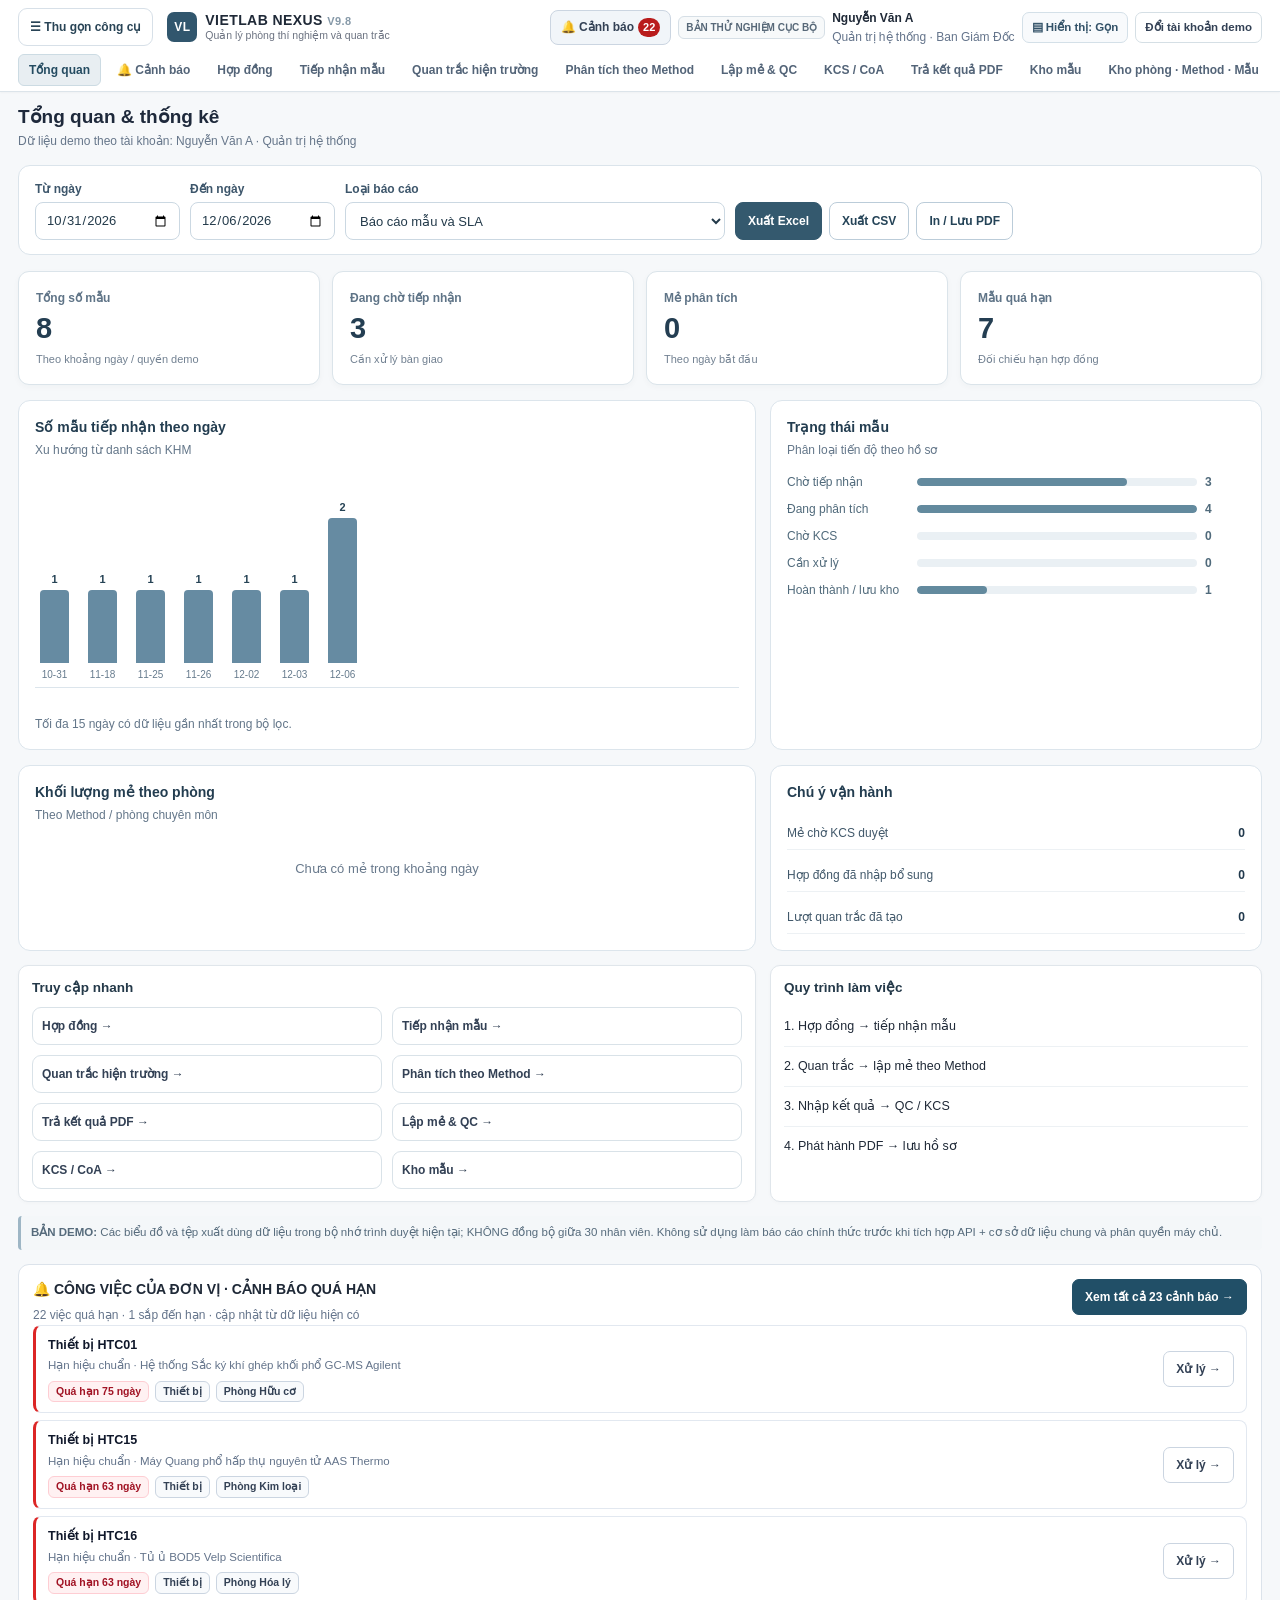
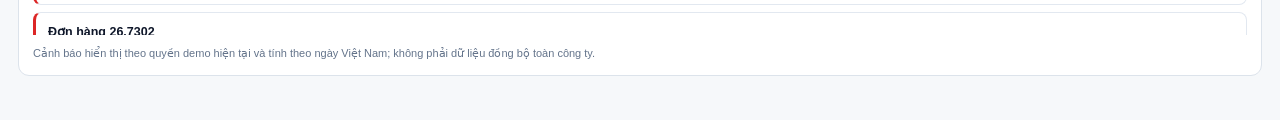
==== commit 75943a7f: "Update vietlab_nexus_v8_1_worklist.html" ====
--- a/vietlab_nexus_v8_1_worklist.html
+++ b/vietlab_nexus_v8_1_worklist.html
@@ -1,4 +1,4 @@
-<!DOCTYPE html><html lang="vi"><head><meta charset="UTF-8" /><meta name="viewport" content="width=device-width, initial-scale=1.0" /><title>VIETLAB NEXUS V9.7 – GIAO DIỆN V9.1 | Hệ Thống Quản Lý Phòng Thí Nghiệm Chuẩn ISO/IEC 17025</title>
+<!DOCTYPE html><html lang="vi"><head><meta charset="UTF-8" /><meta name="viewport" content="width=device-width, initial-scale=1.0" /><title>VIETLAB NEXUS V9.8 – GIAO DIỆN V9.1 | Hệ Thống Quản Lý Phòng Thí Nghiệm Chuẩn ISO/IEC 17025</title>
 
 <link rel="preconnect" href="https://fonts.googleapis.com"><link rel="preconnect" href="https://fonts.gstatic.com" crossorigin><link href="https://fonts.googleapis.com/css2?family=Plus+Jakarta+Sans:wght@400;500;600;700;800&family=JetBrains+Mono:wght@500;700&display=swap" rel="stylesheet"><style>
 :root{color-scheme:light;--nexus-bg:#f1f5f9;--nexus-primary:#0f766e;--nexus-indigo:#1d4ed8;}
@@ -2547,7 +2547,7 @@
 <style id="v97-chemical-css">
 .v97-summary{display:grid;grid-template-columns:repeat(4,minmax(0,1fr));gap:9px;margin:12px 0}.v97-summary>div{border:1px solid #d9e5e8;background:#f6fafb;border-radius:10px;padding:11px 13px}.v97-summary b{font-size:22px;display:block;color:#164961}.v97-summary span{font-size:11px;color:#536a75}.v97-notice{font-size:12px;background:#fff9e7;border:1px solid #e9dbae;color:#6e571b;border-radius:9px;padding:11px 13px;margin:10px 0;line-height:1.7}.v97-groups{display:flex;gap:6px;flex-wrap:wrap;margin:11px 0}.v97-active{background:#1d5870!important;color:white!important;border-color:#1d5870!important}.v97-toolbar{display:flex;align-items:center;flex-wrap:wrap;gap:12px;margin:12px 0}.v97-toolbar label{flex:1;min-width:250px}.v97-toolbar input{width:100%;margin-top:5px;padding:8px;border:1px solid #cbd8df;border-radius:7px;background:white}.v97-small{font-size:11px;color:#687a87;line-height:1.5;overflow-wrap:anywhere}.v97-warn{font-size:11px;font-weight:bold;color:#9a650f}.v97-detail{padding:17px;margin:16px 0;border-radius:12px;border:1px solid #bed5e1;background:white;box-shadow:0 6px 16px #223c4f10}.v97-detail-head{display:flex;justify-content:space-between;gap:10px;align-items:center}.v97-detail-head h3{font-weight:800;font-size:17px}.v97-fields{display:grid;grid-template-columns:repeat(3,minmax(0,1fr));gap:8px;margin:10px 0}.v97-fields>div{background:#f5f8f9;padding:9px;border-radius:7px;min-width:0}.v97-fields dt{font-weight:bold;font-size:10px;color:#557184}.v97-fields dd{font-size:12px;overflow-wrap:anywhere;white-space:pre-wrap}.v97-draft-note{background:#fff9e5;border:1px solid #ecdda5;margin:9px 0;padding:11px;border-radius:8px;font-size:12px;grid-column:1/-1}@media(max-width:720px){.v97-summary{grid-template-columns:repeat(2,minmax(0,1fr))}.v97-fields{grid-template-columns:repeat(1,minmax(0,1fr))}}
 </style>
-</head><body class="bg-slate-100 text-slate-900"><div class="bg-slate-950 text-white px-3 py-1.5 text-xs flex flex-wrap items-center justify-between gap-2 sticky top-0 z-50 shadow-md no-print"><div class="flex items-center gap-2"><span class="w-2.5 h-2.5 rounded-full bg-emerald-400"></span><span class="font-extrabold tracking-tight text-xs bg-gradient-to-r from-teal-300 to-sky-300 bg-clip-text text-transparent">VIETLAB NEXUS V9.7</span><span id="envModeBadge" class="px-2 py-0.5 rounded bg-emerald-900/80 text-emerald-200 border border-emerald-600/50 text-[11px] font-bold">🧪 DEMO OFFLINE – KHÔNG PHÁT HÀNH THỰC</span><span id="activeRoleBadge" class="px-2.5 py-0.5 rounded-full bg-slate-800 text-teal-300 border border-slate-700 text-[11px] font-semibold"></span></div><div class="flex items-center gap-1.5 flex-wrap"><button id="btnToggleDemoMode" type="button" class="px-2.5 py-1 rounded-lg text-xs font-bold bg-slate-800 text-amber-300 border border-amber-500/40 hover:bg-slate-700" title="Bật/tắt công cụ trình diễn giả lập biệt lập">🧪 Môi trường Demo: BẬT</button><button id="btnToggleSimDrawer" type="button" class="hidden px-2.5 py-1 rounded-lg text-xs font-extrabold bg-amber-500 text-slate-950 shadow hover:bg-amber-400">🎬 Trình Giả Lập 8 Bước</button><button id="btnDownloadSelfHtml" type="button" class="hidden px-2.5 py-1 rounded-lg text-xs font-bold bg-emerald-700 text-white hover:bg-emerald-600">📦 Tải HTML</button><button id="btnSwitchModeAuto" type="button" class="px-2.5 py-1 rounded-lg text-xs font-bold bg-slate-800 text-slate-200 hover:bg-slate-700">📱 Giao diện Mobile</button><button id="btnSwitchModeDesktop" type="button" class="px-2.5 py-1 rounded-lg text-xs font-bold bg-teal-600 text-white shadow">💻 Giao diện Desktop</button><button id="btnOpenLoginModal" type="button" class="px-2.5 py-1 rounded-lg text-xs font-bold bg-indigo-600 text-white hover:bg-indigo-500">👥 Đổi vai trò (Demo)</button></div></div><div id="liveSimulatorBar" class="hidden bg-gradient-to-r from-slate-900 via-amber-950 to-slate-900 text-white border-b border-amber-500/40 px-3 py-2.5 shadow-inner no-print"><div class="max-w-7xl mx-auto space-y-2"><div class="flex flex-wrap items-center justify-between gap-2"><div class="flex items-center gap-2"><span class="px-2 py-0.5 rounded bg-amber-400 text-slate-950 font-black text-xs">DEMO SANDBOX ISOLATED</span><span class="text-xs font-bold text-amber-200">Môi trường hướng dẫn &amp; kiểm thử kịch bản 8 bước (Đã tách biệt khỏi chế độ vận hành chính thức)</span></div><div class="flex items-center gap-1.5"><button id="btnRunNextSimStep" type="button" class="px-3 py-1 rounded-lg bg-emerald-500 hover:bg-emerald-400 text-slate-950 text-xs font-extrabold shadow">▶️ Chạy Bước Tiếp Theo</button><button id="btnHideSimBar" type="button" class="px-2.5 py-1 rounded-lg bg-white/10 hover:bg-white/20 text-xs font-bold">Đóng ▲</button></div></div><div id="simStepsGrid" class="grid grid-cols-2 sm:grid-cols-4 lg:grid-cols-8 gap-1.5 text-xs"></div><div id="simStatusBanner" class="text-xs bg-slate-950/70 border border-amber-500/30 rounded-xl px-3 py-1.5 text-amber-100 flex items-center justify-between gap-2"><span>💡 Đang ở chế độ Demo Sandbox: Các thao tác chỉ phục vụ thử nghiệm, không thay thế kiểm soát dữ liệu và QC trên máy chủ.</span></div></div></div><header id="v8Topbar" class="no-print v89-header"><div class="v8-head-inner"><div class="v8-brand"><div class="v8-logo" aria-label="Logo VIETLAB">VL</div><div>VIETLAB NEXUS <span style="color:#8699a8;font-size:11px">V9.7</span><small>Quản lý phòng thí nghiệm và quan trắc</small></div></div><div class="v8-rolebox"><span class="v8-demo">BẢN THỬ NGHIỆM CỤC BỘ</span><div><strong id="v8UserLabel" style="font-size:12px">Nguyễn Văn A</strong><div id="v8RoleLabel" class="v8-header-meta">Quản trị hệ thống</div></div><button id="v8SwitchRole" class="v8-userbtn" type="button">Đổi tài khoản demo</button></div></div><nav id="v8Nav" class="v8-nav" aria-label="Chức năng theo tài khoản"></nav></header><div id="mainViewport" class="min-h-screen pb-24"><div id="desktopNavbarWrap" class="nexus-header shadow-lg relative z-40 no-print"><div class="max-w-7xl mx-auto px-3 py-2 flex items-center justify-between gap-2"><div class="flex items-center gap-1 overflow-x-auto no-scrollbar"><div id="navLogoHome" class="flex items-center gap-2.5 pr-3 py-1 cursor-pointer shrink-0"><div class="w-9 h-9 rounded-xl bg-gradient-to-br from-teal-400 via-emerald-500 to-sky-600 flex items-center justify-center shadow-md border border-white/25"><span class="text-white text-lg font-black">🧬</span></div><div class="leading-tight"><div class="font-extrabold text-white text-sm tracking-tight flex items-center gap-1"><span>VIETLAB NEXUS</span><span class="px-1.5 py-0.2 text-[10px] rounded bg-teal-500/30 text-teal-200 border border-teal-400/30">V7.1</span></div><div class="text-[11px] text-slate-300 font-medium hidden sm:block">Hệ thống LIMS ISO/IEC 17025</div></div></div><button type="button" data-nav="home" class="nexus-nav-btn active">🏠 1. Tổng quan</button><button type="button" data-nav="orders" class="nexus-nav-btn">💼 2. Khách hàng &amp; Hợp đồng</button><button type="button" data-nav="requests" id="btnNavRequestsDrop" class="nexus-nav-btn"><span>🧪 3. Mẫu</span><span id="navBadgeRequests" class="px-1.5 py-0.2 rounded-full bg-rose-500 text-white text-[11px] font-extrabold"></span></button><button type="button" data-nav="batches" class="nexus-nav-btn">🔬 4. Phân tích</button><button type="button" data-nav="results" class="nexus-nav-btn">🛡️ 5. Duyệt &amp; Trả kết quả</button><button type="button" data-nav="management" id="btnNavMgmtDrop" class="nexus-nav-btn">⚙️ 6. Danh mục &amp; Quản trị</button><button type="button" id="btnNavStatsDrop" class="hidden"></button></div><div class="flex items-center gap-2 shrink-0"><div class="relative hidden xl:block"><input id="globalQuickSearch" type="text" placeholder="Tìm mã mẫu, hợp đồng, mẻ..." class="w-48 px-3 py-1.5 rounded-lg bg-slate-900/60 border border-slate-600 text-xs text-white placeholder-slate-400 focus:outline-none focus:border-teal-400" aria-label="globalQuickSearch"></div><button id="btnDesktopBell" type="button" class="px-2.5 py-1.5 rounded-xl bg-white/10 hover:bg-white/15 border border-white/15 text-xs font-bold flex items-center gap-1" title="Xem các mẫu quá hạn SLA"><span>🔔</span><span id="desktopBellCount" class="px-1.5 py-0.2 rounded-full bg-rose-500 text-white text-[11px]">0</span></button><button id="btnDesktopAccount" type="button" class="nexus-nav-btn bg-white/10 border border-white/15"><span id="desktopUserLabel">Tài khoản</span><span class="text-[11px]">▾</span></button></div></div><div id="floatingDropdownContainer" class="hidden bg-slate-900/95 backdrop-blur-md border-t border-slate-700 text-slate-100 shadow-2xl"><div id="floatingDropdownContent" class="max-w-7xl mx-auto px-4 py-3"></div></div></div><div id="mobileAppHeader" class="nexus-header px-3.5 py-3 shadow-md hidden no-print"><div class="flex items-center justify-between gap-2"><div class="flex items-center gap-2.5"><div class="w-9 h-9 rounded-xl bg-gradient-to-br from-teal-400 to-sky-600 flex items-center justify-center border border-white/25 shadow"><span class="text-lg">🧬</span></div><div><div class="text-[11px] text-teal-300 font-extrabold uppercase tracking-wider">VIETLAB NEXUS V9.7</div><div id="mobileHeaderTitle" class="text-sm font-extrabold leading-tight text-white">Tổng quan Công việc</div></div></div><div class="flex items-center gap-1.5"><button id="btnMobileQuickKhm" type="button" class="hidden"></button><button id="btnMobileAllMenu" type="button" class="px-3 py-1.5 rounded-xl bg-white/15 border border-white/20 text-xs font-extrabold">⊞ 6 Phân hệ</button></div></div><div id="mobileExpandedMenuDrawer" class="hidden mt-2.5 pt-2.5 border-t border-white/15 grid grid-cols-2 gap-1.5 text-xs"><button type="button" data-m-drawer="home" class="p-2.5 rounded-xl bg-white/10 text-left font-bold">🏠 1. Tổng quan</button><button type="button" data-m-drawer="orders" class="p-2.5 rounded-xl bg-white/10 text-left font-bold">💼 2. Khách hàng &amp; Hợp đồng</button><button type="button" data-m-drawer="requests" class="p-2.5 rounded-xl bg-white/10 text-left font-bold">🧪 3. Mẫu &amp; Bàn giao</button><button type="button" data-m-drawer="batches" class="p-2.5 rounded-xl bg-white/10 text-left font-bold">🔬 4. Phân tích &amp; QC</button><button type="button" data-m-drawer="results" class="p-2.5 rounded-xl bg-teal-500/30 border border-teal-300/40 text-left font-extrabold text-teal-200">🛡️ 5. Duyệt &amp; Trả kết quả</button><button type="button" data-m-drawer="management" class="p-2.5 rounded-xl bg-white/10 text-left font-bold">⚙️ 6. Danh mục &amp; Quản trị</button></div><div id="mobileQuickUserBar" class="hidden"></div></div><div class="max-w-7xl mx-auto p-3 sm:p-5 space-y-4"><div id="globalKpiStrip" class="grid grid-cols-2 sm:grid-cols-5 gap-2.5 no-print"></div><section id="page-alerts" class="v8-page hidden" aria-label="Trung tâm cảnh báo quá hạn"></section><section id="page-overview" class="v8-page hidden"></section><section id="page-contracts" class="v8-page hidden"></section><section id="page-intake" class="v8-page hidden"></section><section id="page-field" class="v8-page hidden"></section><section id="page-labwork" class="v8-page hidden"></section><section id="page-delivery" class="v8-page hidden"></section><section id="page-home" class="space-y-3"><div class="flex flex-wrap items-center justify-between gap-2 border-b border-slate-300 pb-2"><div class="flex items-center gap-1.5 flex-wrap"><button id="btnHomeTabFeed" type="button" class="px-3.5 py-1.5 text-xs font-extrabold rounded-xl bg-teal-700 text-white shadow-sm">🔬 Việc của tôi · Chờ nhận · Quá hạn · Chờ duyệt</button><button id="btnHomeTabSchedule" type="button" class="px-3.5 py-1.5 text-xs font-bold rounded-xl bg-white text-slate-700 border border-slate-300 hover:bg-slate-50">📅 Lịch Quan trắc &amp; Bảng tin Nội bộ</button><button id="btnHomeTabGapReport" type="button" class="px-3.5 py-1.5 text-xs font-bold rounded-xl bg-emerald-50 text-emerald-900 border border-emerald-300 hover:bg-emerald-100">📋 Báo cáo rà soát &amp; hướng dẫn kiểm thử</button></div><div class="text-xs text-slate-600 hidden md:flex items-center gap-2"><span class="px-2 py-0.5 rounded bg-emerald-100 text-emerald-800 font-bold">Trong hạn hợp đồng</span><span class="px-2 py-0.5 rounded bg-amber-200 text-amber-900 font-bold">Quá hạn 1–7d (Vàng)</span><span class="px-2 py-0.5 rounded bg-rose-200 text-rose-900 font-bold">Quá hạn ≥8d (Đỏ)</span></div></div><div id="homeFeedWrap" class="grid grid-cols-1 lg:grid-cols-3 gap-4"><div class="lg:col-span-2 bg-white border border-slate-200 rounded-2xl p-4 shadow-sm space-y-3"><div class="flex items-center justify-between border-b border-slate-100 pb-2"><div><h2 class="text-sm font-extrabold text-slate-900">🔬 Việc Của Tôi &amp; Bàn Giao Từng Phần Mẫu (Aliquot) Theo Phòng</h2><p class="text-xs text-slate-500">Mỗi phòng chuyên môn xác nhận nhận phần mẫu (aliquot) độc lập — không làm mất tín hiệu chờ của phòng khác</p></div><span id="personalDeptBadge" class="px-2.5 py-1 rounded-full bg-teal-50 text-teal-800 border border-teal-200 text-xs font-extrabold"></span></div><div id="personalTasksList" class="space-y-3"></div></div><div class="bg-white border border-slate-200 rounded-2xl p-4 shadow-sm space-y-3"><div class="border-b border-slate-100 pb-2"><h2 class="text-sm font-extrabold text-slate-900">🚨 Cảnh Báo Hành Động Cần Xử Lý Ngay</h2><p class="text-xs text-slate-500">Quá hạn trả kết quả · Tồn nhận mẫu · Thiết bị hết hạn hiệu chuẩn · Chờ duyệt KCS</p></div><div class="p-3 rounded-xl bg-rose-50/80 border border-rose-200 space-y-2"><div class="text-rose-900 font-extrabold text-xs uppercase">1. Quá hạn &amp; Tồn bàn giao phòng</div><div id="unitOverdueAlerts" class="text-xs space-y-1.5 text-slate-800"></div></div><div class="p-3 rounded-xl bg-indigo-50/80 border border-indigo-200 space-y-2"><div class="text-indigo-900 font-extrabold text-xs uppercase">2. Mẻ chờ KCS duyệt &amp; Phiếu chờ phát hành</div><div id="unitTodaySummary" class="text-xs space-y-1.5 text-slate-800"></div></div><div class="p-3 rounded-xl bg-sky-50/80 border border-sky-200 space-y-2"><div class="text-sky-900 font-extrabold text-xs uppercase">3. Lịch quan trắc &amp; Hiệu chuẩn sắp tới</div><div id="unitUpcomingEvents" class="text-xs space-y-1.5 text-slate-800"></div></div></div></div><div id="homeScheduleWrap" class="hidden grid grid-cols-1 lg:grid-cols-3 gap-4"><div class="lg:col-span-2 bg-white border border-slate-200 rounded-2xl p-4 shadow-sm space-y-3"><div class="flex items-center justify-between"><h3 class="text-sm font-extrabold text-slate-800">📅 Lịch Quan Trắc Hiện Trường &amp; Thông Số Đo Nhanh</h3><button type="button" id="btnQuickOrderFromSchedule" class="nexus-primary-btn text-xs">Mở Khách hàng &amp; Hợp đồng</button></div><div id="scheduleTableContainer" class="overflow-x-auto"></div></div><div class="bg-white border border-slate-200 rounded-2xl p-4 shadow-sm space-y-3"><h3 class="text-sm font-extrabold text-slate-800">📢 Bảng Tin Nội Bộ &amp; Chỉ Đạo ISO 17025</h3><div class="space-y-2"><textarea id="bulletinInput" rows="2" placeholder="Nhập thông báo vận hành..." class="w-full px-3 py-2 text-xs border border-slate-300 rounded-xl" aria-label="bulletin"></textarea><div class="flex items-center justify-between"><select id="bulletinTagSelect" class="px-2.5 py-1.5 text-xs border border-slate-300 rounded-lg bg-slate-50 font-semibold" aria-label="bulletinTag"><option value="📌 Chỉ đạo chung">📌 Chỉ đạo chung</option><option value="🛠️ Hiệu chuẩn Thiết bị">🛠️ Hiệu chuẩn Thiết bị</option><option value="🛡️ Kiểm soát KCS / ISO">🛡️ Kiểm soát KCS / ISO</option><option value="🗑️ Lưu &amp; Huỷ mẫu 30d">🗑️ Lưu &amp; Huỷ mẫu 30d</option></select><button id="btnPostBulletin" type="button" class="nexus-primary-btn text-xs">Đăng tin</button></div></div><div id="bulletinList" class="space-y-2.5 max-h-[420px] overflow-y-auto pr-1"></div></div></div><div id="homeGapReportWrap" class="bg-white border border-slate-200 rounded-2xl p-4 shadow-sm hidden space-y-3"><h3 class="text-sm font-extrabold text-slate-900">🛡️ Báo Cáo Khắc Phục Toàn Diện 18/18 Kịch Bản Kiểm Toán JS (`T01`–`T18`) &amp; Bảo Mật Python (`PY01`–`PY03`)</h3><div id="auditRemediationGrid" class="grid grid-cols-1 md:grid-cols-2 lg:grid-cols-3 gap-3 text-xs"></div></div></section><section id="page-orders" class="space-y-3 hidden"><div class="bg-white border border-slate-200 rounded-2xl p-4 shadow-sm space-y-3"><div class="flex flex-wrap items-center justify-between gap-2 border-b border-slate-200 pb-2.5"><div><h1 class="text-base sm:text-lg font-extrabold text-slate-900">💼 Khách Hàng, Hợp Đồng Quan Trắc &amp; Báo Cáo Điều Hành</h1><p class="text-xs text-slate-500">Quản lý tập trung khách hàng (1 khách hàng nhiều hợp đồng/đơn hàng), kiểm tra năng lực phương pháp trước khi nhận hợp đồng &amp; theo dõi công nợ</p></div><div class="flex flex-wrap gap-2"><button id="btnSubTabOrders" type="button" class="px-3 py-1.5 rounded-xl text-xs font-extrabold bg-teal-700 text-white">📦 Hợp đồng &amp; Đơn hàng</button><button id="btnSubTabCustomers" type="button" class="px-3 py-1.5 rounded-xl text-xs font-bold bg-slate-100 text-slate-700 hover:bg-slate-200">🏢 Danh bạ Khách hàng</button><button id="btnSubTabStats" type="button" class="px-3 py-1.5 rounded-xl text-xs font-bold bg-slate-100 text-slate-700 hover:bg-slate-200">📈 Thống kê Điều hành</button><button id="btnAddOrderModal" type="button" class="nexus-primary-btn text-xs">+ Lập Hợp Đồng / Đơn Hàng</button></div></div><div id="ordersSubViewWrap" class="space-y-3"><div class="flex flex-wrap items-center gap-2"><select id="orderStatusFilter" class="px-3 py-1.5 text-xs border border-slate-300 rounded-xl bg-slate-50 font-semibold" aria-label="orderStatus"><option value="ALL">Trạng thái: Tất cả ▼</option><option value="Báo giá">📝 Báo giá / Rà soát hợp đồng</option><option value="Phân tích">🔬 Đang phân tích</option><option value="Chờ duyệt KCS">🛡️ Chờ duyệt KCS</option><option value="Thanh lý">✅ Đã trả KQ &amp; Thanh lý</option></select><select id="orderTypeFilter" class="px-3 py-1.5 text-xs border border-slate-300 rounded-xl bg-slate-50 font-semibold" aria-label="orderType"><option value="ALL">Loại hình: Tất cả ▼</option><option value="Quan trắc">🚐 Quan trắc hiện trường</option><option value="Mẫu gửi">📥 Khách hàng gửi mẫu</option></select><div class="flex items-center flex-1 min-w-[220px]"><input id="orderSearchInput" type="text" placeholder="Tìm mã hợp đồng, tên khách hàng, địa điểm quan trắc..." class="w-full px-3 py-1.5 text-xs border border-slate-300 rounded-xl" aria-label="orderSearch"></div></div><div id="ordersListContainer"></div></div></div></section><section id="page-customers" class="space-y-3 hidden"><div class="bg-white border border-slate-200 rounded-2xl p-4 shadow-sm space-y-3"><div class="flex flex-wrap items-center justify-between gap-2"><div><h1 class="text-base sm:text-lg font-extrabold text-slate-900">🏢 Danh Bạ Khách Hàng &amp; Tổng Hợp Hợp Đồng</h1><p class="text-xs text-slate-500">Một khách hàng liên kết nhiều hợp đồng/đơn hàng · Theo dõi tổng giá trị và công nợ</p></div><div class="flex gap-2"><button id="btnBackToOrdersFromCust" type="button" class="nexus-row-btn text-xs">← Về Hợp đồng &amp; Đơn hàng</button><button id="btnAddCustomerQuick" type="button" class="nexus-primary-btn text-xs">+ Lập Hợp Đồng Mới</button></div></div><div id="customersTableWrap"></div></div></section><section id="page-stats" class="space-y-3 hidden"><div class="bg-white border border-slate-200 rounded-2xl p-4 shadow-sm space-y-3"><div class="flex flex-wrap items-center justify-between gap-2 border-b border-slate-200 pb-2.5"><div><h1 class="text-base sm:text-lg font-extrabold text-slate-900">📈 Báo Cáo Thống Kê Điều Hành</h1><p class="text-xs text-slate-500">Thống kê Quan trắc, Tiến độ SLA, Thầu phụ, Định mức, Công nợ và Sổ phát hành</p></div><div id="statsSubTabs" class="flex flex-wrap gap-1.5"></div></div><div id="statsContentBox"></div></div></section><section id="page-requests" class="space-y-3 hidden"><div class="bg-white border border-slate-200 rounded-2xl p-4 shadow-sm space-y-3"><div class="flex flex-wrap items-center justify-between gap-2"><div><h1 class="text-base sm:text-lg font-extrabold text-slate-900">🧪 Quản Lý Mẫu, Kiểm Soát Điều Kiện Tiếp Nhận &amp; Bàn Giao Từng Phòng</h1><p class="text-xs text-slate-500">Kiểm tra nhiệt độ &amp; niêm phong theo SOP · Bàn giao độc lập từng phần mẫu (aliquot) cho từng phòng · Hồ sơ mẫu toàn diện</p></div><div class="flex flex-wrap items-center gap-1.5"><button id="btnOpenKhmGeneratorModal" type="button" class="nexus-primary-btn text-xs">+ Nhận mẫu</button><button id="btnAutoGroupBatchesFromReq" type="button" class="nexus-row-btn px-3 py-1.5 font-bold text-teal-800 border-teal-300 bg-teal-50">Lập mẻ tự động theo Method</button><button id="btnOpenScanModal" type="button" class="nexus-row-btn px-3 py-1.5 font-bold">🔎 Tìm nhanh theo Mã mẫu</button></div></div><div class="flex flex-wrap items-center gap-2"><select id="reqStatusFilter" class="px-2.5 py-1.5 text-xs border border-slate-300 rounded-xl bg-slate-50 font-semibold" aria-label="reqStatus"><option value="ALL">Trạng thái: Tất cả ▼</option><option value="Đợi lấy mẫu">🚐 Đợi lấy mẫu</option><option value="Nhận mẫu">📥 Nhận mẫu (Chờ phòng nhận)</option><option value="Nhận có điều kiện">⚠️ Nhận có điều kiện (Ngoại lệ SOP)</option><option value="Từ chối mẫu">🚫 Từ chối mẫu</option><option value="Phân tích">🔬 Đang phân tích</option><option value="Cần chạy lại">↩️ KCS yêu cầu chạy lại</option><option value="Chờ duyệt KCS">🛡️ Chờ duyệt KCS</option><option value="Lưu kho">🧊 Lưu kho (Đã phát hành CoA)</option><option value="Đã tiêu hủy">⚫ Đã tiêu hủy</option></select><select id="reqSlaFilter" class="px-2.5 py-1.5 text-xs border border-teal-400 rounded-xl bg-teal-50 text-teal-950 font-bold" aria-label="reqSla"><option value="ALL">Hạn xử lý &amp; Lưu mẫu: Tất cả ▼</option><option value="WEEK1">🟢 Trong hạn (≤7 ngày)</option><option value="WEEK2_YELLOW">🟡 Quá hạn 8–14 ngày (Bôi vàng)</option><option value="WEEK3_RED">🔴 Quá hạn ≥15 ngày (Bôi đỏ)</option><option value="UNACCEPTED_2D">🚨 Tồn ≥ 2 ngày còn phòng chưa nhận</option><option value="DISPOSAL_30D">🗑️ Lưu ≥ 30 ngày &amp; Đã trả KQ (Chờ huỷ)</option></select><select id="reqDeptFilter" class="px-2.5 py-1.5 text-xs border border-slate-300 rounded-xl bg-slate-50 font-semibold" aria-label="reqDept"><option value="ALL">Phòng chuyên môn: Tất cả ▼</option><option value="Phòng Hữu cơ">Phòng Hữu cơ</option><option value="Phòng Hóa lý">Phòng Hóa lý</option><option value="Phòng Kim loại">Phòng Kim loại</option><option value="Phòng Vi sinh">Phòng Vi sinh</option></select><div class="flex items-center flex-1 min-w-[200px] gap-1"><input id="reqSearchInput" type="text" placeholder="Tìm mã mẫu, mã hợp đồng, khách hàng, chỉ tiêu..." class="w-full px-3 py-1.5 text-xs border border-slate-300 rounded-xl" aria-label="reqSearch"><button id="btnClearReqFilter" type="button" class="nexus-row-btn py-1.5 px-2.5 text-xs" title="Xóa bộ lọc">✕</button></div></div><div id="requestsListContainer"></div><div class="pt-3 border-t border-slate-200 flex flex-wrap items-center justify-between gap-2"><div class="flex flex-wrap items-center gap-1.5"><button id="btnBatchLayMau" type="button" class="nexus-row-btn px-3 py-1.5 font-bold bg-sky-50 text-sky-900 border-sky-300">1. Bàn giao về Trạm Nhận mẫu</button><button id="btnBatchNhanMau" type="button" class="nexus-primary-btn text-xs py-1.5 px-3">2. Phòng xác nhận Nhận phần mẫu</button><button id="btnBatchGuiKCS" type="button" class="nexus-row-btn px-3 py-1.5 font-bold bg-indigo-50 text-indigo-900 border-indigo-300">3. Trình duyệt KCS</button><button id="btnBatchTraKetQua" type="button" class="nexus-row-btn px-3 py-1.5 font-bold bg-emerald-50 text-emerald-900 border-emerald-300">4. Phát hành &amp; Chuyển Lưu kho</button><button id="btnBatchManualDispose" type="button" class="px-3 py-1.5 rounded-xl text-xs font-extrabold bg-rose-600 hover:bg-rose-700 text-white shadow-sm">5. Tiêu huỷ mẫu đủ điều kiện (≥30d)</button></div><div class="text-xs text-slate-500">Tích chọn <code>☐</code> đầu dòng hoặc bấm <b>[Hồ sơ mẫu]</b> ở từng dòng.</div></div></div></section><section id="page-batches" class="space-y-3 hidden"><div class="bg-white border border-slate-200 rounded-2xl p-4 shadow-sm space-y-3"><div class="flex flex-wrap items-center justify-between gap-2"><div><h1 class="text-base sm:text-lg font-extrabold text-slate-900">🔬 Phân Tích Theo Mẻ Method, Liên Kết Thiết Bị / Hóa Chất &amp; Kiểm Soát QC</h1><p class="text-xs text-slate-500">Đối chiếu ngày hiệu chuẩn Thiết bị &amp; hạn Lô hóa chất tại thời điểm chạy · Kiểm tra số học Blank / %LCS / %RPD &amp; Chuẩn đồng hành Surrogate</p></div><div class="flex flex-wrap gap-2"><button id="btnCreateNewBatchModal" type="button" class="nexus-primary-btn text-xs">+ Lập mẻ</button></div></div><div class="flex flex-wrap items-center gap-2"><select id="batchStatusFilter" class="px-3 py-1.5 text-xs border border-slate-300 rounded-xl bg-slate-50 font-semibold" aria-label="batchStatus"><option value="ALL">Trạng thái Mẻ: Tất cả ▼</option><option value="Phân tích">🔬 Đang phân tích</option><option value="Cần chạy lại">↩️ KCS yêu cầu chạy lại</option><option value="Chờ duyệt KCS">🛡️ Chờ duyệt KCS</option><option value="Hoàn thành">✅ Đã duyệt KCS</option></select><select id="batchDeptFilter" class="px-3 py-1.5 text-xs border border-slate-300 rounded-xl bg-slate-50 font-semibold" aria-label="batchDept"><option value="ALL">Phòng chuyên môn: Tất cả ▼</option><option value="Phòng Hữu cơ">Phòng Hữu cơ</option><option value="Phòng Hóa lý">Phòng Hóa lý</option><option value="Phòng Kim loại">Phòng Kim loại</option><option value="Phòng Vi sinh">Phòng Vi sinh</option></select><div class="flex items-center flex-1 min-w-[200px]"><input id="batchSearchInput" type="text" placeholder="Tìm mã mẻ, phương pháp, mã thiết bị, người phân tích..." class="w-full px-3 py-1.5 text-xs border border-slate-300 rounded-xl" aria-label="batchSearch"></div></div><div id="batchesListContainer"></div></div></section><section id="page-results" class="space-y-3 hidden"><div class="bg-white border border-slate-200 rounded-2xl p-4 sm:p-5 shadow-sm space-y-4"><div class="flex flex-wrap items-center justify-between gap-2 border-b border-slate-200 pb-3"><div><h1 class="text-base sm:text-lg font-extrabold text-slate-900">🛡️ Duyệt Kết Quả, Đối Chiếu Danh Mục QCVN (Cột A / B Độc Lập) &amp; Sổ Phát Hành CoA</h1><p class="text-xs text-slate-500">Tách bạch Bản nháp và Phiếu chính thức đã ký · Đóng băng phiên bản CoA đã phát hành · Quản lý gửi/nhận khách hàng &amp; thu hồi/cấp lại</p></div><div class="flex gap-2"><button id="btnExportAllResultsCsv" type="button" class="nexus-primary-btn text-xs">📥 Xuất Toàn Bộ Kết Quả (.csv)</button></div></div><div class="grid grid-cols-1 lg:grid-cols-3 gap-3 bg-slate-50 p-3.5 rounded-2xl border border-slate-200 text-xs"><div class="space-y-2"><div class="font-extrabold text-slate-800 uppercase text-[11px]">1. Bộ lọc Phương pháp &amp; Danh mục Giới hạn QCVN</div><div><label class="block text-slate-600 mb-0.5 font-semibold">Phương pháp (`Method`):</label><select id="resMethodSelect" class="w-full px-2.5 py-1.5 border border-slate-300 rounded-lg bg-white" aria-label="Phương pháp (`Method`):"><option value="ALL">-- Tất cả phương pháp --</option><option value="PD CEN/TS 13649: 2014">PD CEN/TS 13649: 2014 (VOCs Khí thải)</option><option value="SMEWW">SMEWW / TCVN (Hóa lý Nước)</option><option value="SMEWW 3111B:2023">SMEWW 3111B:2023 (Kim loại ICP/AAS)</option><option value="SMEWW 9221B:2023">SMEWW 9221B:2023 (Vi sinh Coliforms)</option></select></div><div class="grid grid-cols-2 gap-2"><div><label class="block text-slate-600 mb-0.5 font-semibold">Nền mẫu (Prefix):</label><select id="resMatrixSelect1" class="w-full px-2.5 py-1.5 border border-slate-300 rounded-lg bg-white" aria-label="Nền mẫu (Prefix):"><option value="ALL">Tất cả (NT, KT, NM...)</option><option value="NT">NT - Nước thải</option><option value="NM">NM - Nước mặt</option><option value="NS">NS - Nước sạch</option><option value="KT">KT - Khí thải</option></select></div><div><label class="block text-slate-600 mb-0.5 font-semibold">Cột Giới hạn QCVN (Độc lập):</label><select id="resQcvnSelect" class="w-full px-2.5 py-1.5 border border-slate-300 rounded-lg bg-white font-semibold text-teal-900" aria-label="Cột Giới hạn QCVN (Độc lập):"><option value="COL_B">QCVN 40 / 19 — Cột B (Bảng giới hạn B)</option><option value="COL_A">QCVN 40 / 19 — Cột A (Bảng giới hạn A độc lập)</option></select></div></div></div><div class="space-y-2"><div class="font-extrabold text-slate-800 uppercase text-[11px]">2. Lọc theo Mã mẫu &amp; Chỉ tiêu</div><div><label class="block text-slate-600 mb-0.5 font-semibold">Mã mẫu (`KHM`) hoặc Mã đơn:</label><input id="resSampleCodeInput" type="text" placeholder="VD: NT.201026-005, KT.041026-012..." class="w-full px-2.5 py-1.5 border border-slate-300 rounded-lg bg-white" aria-label="Mã mẫu (`KHM`) hoặc Mã đơn:"></div><div class="grid grid-cols-2 gap-2"><div><label class="block text-slate-600 mb-0.5 font-semibold">Tên chỉ tiêu:</label><input id="resParamInput1" type="text" placeholder="VD: COD, Benzene..." class="w-full px-2.5 py-1.5 border border-slate-300 rounded-lg bg-white" aria-label="Tên chỉ tiêu:"></div><div><label class="block text-slate-600 mb-0.5 font-semibold">Trạng thái ngưỡng:</label><select id="resExceedFilter" class="w-full px-2.5 py-1.5 border border-slate-300 rounded-lg bg-white font-bold text-rose-700" aria-label="Trạng thái ngưỡng:"><option value="ALL">Tất cả kết quả</option><option value="ONLY_EXCEED">⚠️ Chỉ mẫu Vượt QCVN</option></select></div></div></div><div class="space-y-2 flex flex-col justify-between"><div><div class="font-extrabold text-slate-800 uppercase text-[11px] mb-1">3. Tra cứu &amp; Xuất dữ liệu đang lọc</div><div class="flex flex-wrap gap-1.5"><button id="btnShowResult1" type="button" class="nexus-primary-btn text-xs">🔎 Lọc &amp; Đối chiếu QCVN</button><button id="btnExportResult1" type="button" class="nexus-row-btn px-3 py-1.5 font-bold">📥 Xuất CSV Đang Lọc</button></div></div><div class="pt-2 border-t border-slate-200"><label class="block font-bold text-slate-700 mb-1">📤 Nhập kết quả máy đo từ file CSV (`KHM,ChiTieu,KetQua`):</label><div class="flex items-center gap-1.5"><input id="resExcelUpload" type="file" accept=".csv" class="text-[11px] flex-1" aria-label="📤 Nhập kết quả máy đo từ file CSV (`KHM,ChiTieu,KetQua`):"><button id="btnSaveResultExcel" type="button" class="nexus-row-btn font-bold">Nhập KQ từ File</button></div></div></div></div><div id="resultsQueryOutput" class="pt-1"></div><div id="coaReleaseLedgerBox" class="pt-3 border-t border-slate-200"></div></div></section><section id="page-resources" class="space-y-3 hidden" aria-label="Kho hóa chất thiết bị và thư viện Method"></section><section id="page-management" class="space-y-3 hidden"><div class="bg-white border border-slate-200 rounded-2xl p-4 shadow-sm space-y-3"><div class="flex flex-wrap items-center justify-between gap-2 border-b border-slate-200 pb-2.5"><div><h1 class="text-base sm:text-lg font-extrabold text-slate-900">⚙️ Danh Mục Kỹ Thuật, Quản Trị Nguồn Lực &amp; Nhật Ký Audit Trail</h1><p class="text-xs text-slate-500">Hồ sơ Thiết bị · Lô Hóa chất &amp; Chuẩn · Sổ Tiêu huỷ Mẫu 30 ngày · Nhật ký Audit Append-Only · Danh mục Phương pháp &amp; QCVN</p></div><div id="mgmtSubTabs" class="flex flex-wrap gap-1.5"></div></div><div id="mgmtContentBox"></div></div></section></div><button id="mobileFabBtn" type="button" class="hidden"></button><div id="mobileBottomTabBar" class="fixed bottom-0 left-0 right-0 bg-white/95 backdrop-blur-md border-t border-slate-300 shadow-2xl z-40 px-1 py-1 flex items-center justify-around no-print"></div></div><div id="orderCreateModal" class="fixed inset-0 bg-slate-900/60 backdrop-blur-sm z-50 hidden items-end sm:items-center justify-center p-0 sm:p-4 no-print"><div class="bg-white rounded-t-3xl sm:rounded-2xl max-w-2xl w-full p-4 sm:p-5 shadow-2xl border border-slate-200 space-y-3 max-h-[94vh] overflow-y-auto"><div class="flex items-center justify-between border-b border-slate-200 pb-2.5"><div><div class="text-[11px] font-extrabold text-teal-700 uppercase">PHÒNG KINH DOANH &amp; QUAN TRẮC · RÀ SOÁT HỢP ĐỒNG ISO 17025</div><h3 class="text-base font-extrabold text-slate-900">📦 Lập Hợp Đồng / Đơn Hàng Mới &amp; Kiểm Tra Năng Lực Phương Pháp</h3></div><button id="btnCloseOrderModal" type="button" class="w-8 h-8 rounded-xl bg-slate-100 hover:bg-slate-200 font-bold">✕</button></div><div class="grid grid-cols-1 sm:grid-cols-3 gap-2.5 text-xs"><div><label class="block font-bold text-slate-700 mb-1">Mã Hợp đồng / Đơn hàng *</label><input id="ordCodeInput" type="text" class="w-full px-2.5 py-2 border border-slate-300 rounded-xl font-mono-code font-bold" aria-label="Mã Hợp đồng / Đơn hàng *"></div><div><label class="block font-bold text-slate-700 mb-1">Loại hình dịch vụ *</label><select id="ordTypeInput" class="w-full px-2.5 py-2 border border-slate-300 rounded-xl bg-white font-semibold" aria-label="Loại hình dịch vụ *"><option value="Quan trắc">🚐 Quan trắc hiện trường</option><option value="Mẫu gửi">📥 Khách hàng gửi mẫu</option></select></div><div><label class="block font-bold text-slate-700 mb-1">Bộ giới hạn áp dụng *</label><select id="ordQcvnColInput" class="w-full px-2.5 py-2 border border-slate-300 rounded-xl bg-white font-semibold text-teal-900" aria-label="Bộ giới hạn áp dụng *"><option value="COL_B">QCVN Cột B (Tiêu chuẩn)</option><option value="COL_A">QCVN Cột A (Nguồn tiếp nhận A)</option></select></div></div><div class="grid grid-cols-1 sm:grid-cols-2 gap-2.5 text-xs"><div><label class="block font-bold text-slate-700 mb-1">Tên Khách hàng / Chủ nguồn thải *</label><input id="ordClientInput" type="text" placeholder="Nhập tên công ty / chủ nguồn thải..." class="w-full px-2.5 py-2 border border-slate-300 rounded-xl" aria-label="Tên Khách hàng / Chủ nguồn thải *"></div><div><label class="block font-bold text-slate-700 mb-1">Người liên hệ &amp; SĐT *</label><input id="ordContactInput" type="text" placeholder="VD: Phòng HSE (0904...)" class="w-full px-2.5 py-2 border border-slate-300 rounded-xl" aria-label="Người liên hệ &amp; SĐT *"></div></div><div class="grid grid-cols-1 sm:grid-cols-2 gap-2.5 text-xs"><div><label class="block font-bold text-slate-700 mb-1">Tên Dự án / Nội dung Hợp đồng *</label><input id="ordNameInput" type="text" placeholder="VD: Quan trắc môi trường định kỳ Quý IV/2026" class="w-full px-2.5 py-2 border border-slate-300 rounded-xl" aria-label="Tên Dự án / Nội dung Hợp đồng *"></div><div><label class="block font-bold text-slate-700 mb-1">Thông số Hiện trường dự kiến / Ghi chú</label><input id="ordFieldLogInput" type="text" value="pH=7.1; DO=5.2 mg/L; t=26.0°C" class="w-full px-2.5 py-2 border border-slate-300 rounded-xl" aria-label="Thông số Hiện trường dự kiến / Ghi chú"></div></div><div class="grid grid-cols-2 sm:grid-cols-4 gap-2.5 text-xs"><div><label class="block font-bold text-slate-700 mb-1">Ngày quan trắc/nhận *</label><input id="ordObsDateInput" type="date" class="w-full px-2.5 py-1.5 border border-slate-300 rounded-xl" aria-label="Ngày quan trắc/nhận *"></div><div><label class="block font-bold text-slate-700 mb-1">Hạn trả KQ hợp đồng *</label><input id="ordDueDateInput" type="date" class="w-full px-2.5 py-1.5 border border-slate-300 rounded-xl" aria-label="Hạn trả KQ hợp đồng *"></div><div><label class="block font-bold text-slate-700 mb-1">Giá trị Hợp đồng</label><input id="ordValueInput" type="text" value="45.000.000 đ" class="w-full px-2.5 py-1.5 border border-slate-300 rounded-xl" aria-label="Giá trị Hợp đồng"></div><div><label class="block font-bold text-slate-700 mb-1">Công nợ tạm tính</label><input id="ordDebtInput" type="text" value="45.000.000 đ" class="w-full px-2.5 py-1.5 border border-slate-300 rounded-xl" aria-label="Công nợ tạm tính"></div></div><div class="grid grid-cols-1 sm:grid-cols-3 gap-2.5 text-xs"><div><label class="block font-bold text-slate-700 mb-1">Nền mẫu chính</label><select id="ordPrefixInput" class="w-full px-2.5 py-2 border border-slate-300 rounded-xl bg-white font-bold" aria-label="Nền mẫu chính"><option value="NT">NT — Nước thải</option><option value="NM">NM — Nước mặt</option><option value="NS">NS — Nước sạch</option><option value="KT">KT — Khí thải</option></select></div><div class="sm:col-span-2"><label class="block font-bold text-slate-700 mb-1">Danh mục chỉ tiêu hợp đồng (Ngăn cách bằng `;`) *</label><input id="ordParamsInput" type="text" value="BOD5; COD; TSS; Amoni (NH4+-N); Chì (Pb)" class="w-full px-2.5 py-2 border border-slate-300 rounded-xl" aria-label="Danh mục chỉ tiêu hợp đồng (Ngăn cách bằng `;`) *"></div></div><div id="ordMethodCheckPreview" class="p-3 rounded-xl bg-slate-50 border border-slate-200 text-xs"></div><button id="btnConfirmCreateOrder" type="button" class="w-full py-2.5 rounded-xl nexus-primary-btn text-xs font-extrabold">💾 Xác Nhận Lập Hợp Đồng &amp; Lưu Hệ Thống</button></div></div><div id="sampleActionModal" class="fixed inset-0 bg-slate-900/60 backdrop-blur-sm z-50 hidden items-end sm:items-center justify-center p-0 sm:p-4 no-print"><div class="bg-white rounded-t-3xl sm:rounded-2xl max-w-2xl w-full p-4 sm:p-5 shadow-2xl border border-slate-200 space-y-3 max-h-[92vh] overflow-y-auto"><div class="flex items-center justify-between border-b border-slate-200 pb-2.5"><div><div class="text-[11px] font-extrabold text-teal-700 uppercase tracking-wider">HỒ SƠ MẪU TOÀN DIỆN · BÀN GIAO TỪNG PHÒNG &amp; KIỂM SOÁT TIÊU HUỶ 30 NGÀY</div><h3 id="modalSampleTitle" class="text-base font-extrabold text-slate-900">Mã mẫu</h3></div><button id="btnCloseSampleActionModal" type="button" class="w-8 h-8 rounded-xl bg-slate-100 hover:bg-slate-200 font-bold">✕</button></div><div id="modalSampleBody" class="space-y-3 text-xs"></div></div></div><div id="batchMatrixModal" class="fixed inset-0 bg-slate-900/60 backdrop-blur-sm z-50 hidden items-end sm:items-center justify-center p-0 sm:p-4 no-print"><div class="bg-white rounded-t-3xl sm:rounded-2xl max-w-6xl w-full p-4 sm:p-5 shadow-2xl border border-slate-200 space-y-3 max-h-[95vh] overflow-y-auto"><div class="flex flex-wrap items-center justify-between gap-2 border-b border-slate-200 pb-2.5"><div><div class="text-[11px] font-extrabold text-teal-700 uppercase tracking-wider">PHIẾU KẾT QUẢ MẺ THỬ NGHIỆM (`KetQuaMeThuNghiem.xlsx`) · KIỂM SOÁT THIẾT BỊ, HÓA CHẤT &amp; QC MẺ</div><h3 id="modalBatchTitle" class="text-base font-extrabold text-slate-900">Mẻ</h3></div><div class="flex flex-wrap items-center gap-1.5"><button id="btnAutoFillDemoMatrix" type="button" class="hidden nexus-row-btn font-bold text-amber-900 bg-amber-50 border-amber-300">🧪 Điền số liệu mẫu (Demo Sandbox)</button><button id="btnDownloadBatchCsv" type="button" class="nexus-row-btn font-bold">📥 Xuất File Mẻ (.csv)</button><button id="btnCloseBatchMatrixModal" type="button" class="w-8 h-8 rounded-xl bg-slate-100 hover:bg-slate-200 font-bold">✕</button></div></div><div id="modalBatchEquipAlert"></div><div id="modalBatchMeta" class="text-xs bg-slate-50 p-3 rounded-xl border border-slate-200 space-y-2"></div><div class="overflow-x-auto border border-slate-300 rounded-xl"><table id="modalBatchMatrixTable" class="w-full text-xs border-collapse"></table></div><div class="grid grid-cols-1 md:grid-cols-2 gap-2.5 bg-slate-50 p-3 rounded-xl border border-slate-200 text-xs"><div><label class="block font-bold text-slate-700 mb-1">📝 Lý do cập nhật / chỉnh sửa số liệu (Bắt buộc lưu Audit Trail kèm Giá trị Cũ &rarr; Mới):</label><input id="modalBatchEditReason" type="text" value="" placeholder="Nêu nguồn file máy đo, người kiểm tra và lý do điều chỉnh" class="w-full px-2.5 py-1.5 border border-slate-300 rounded-lg bg-white" aria-label="📝 Lý do cập nhật / chỉnh sửa số liệu (Bắt buộc lưu Audit Trail kèm Giá trị Cũ → Mới):"></div><div><label class="block font-bold text-slate-700 mb-1">🛡️ Nhận xét thẩm định kỹ thuật / KCS (Bắt buộc độc lập với người phân tích):</label><input id="modalBatchKcsComment" type="text" placeholder="Nhập nhận xét kiểm tra đường chuẩn, Blank, %LCS, %RPD..." class="w-full px-2.5 py-1.5 border border-slate-300 rounded-lg bg-white" aria-label="🛡️ Nhận xét thẩm định kỹ thuật / KCS (Bắt buộc độc lập với người phân tích):"></div></div><div class="flex flex-wrap items-center justify-between gap-2 pt-1"><div class="text-xs text-slate-600 space-x-2"><span>⬜ <b>Ô trắng:</b> Nhập KQ (Lưu nháp tạm thời trước khi bấm Lưu)</span><span>⬛ <b>Ô xám <code>#808080</code>:</b> Không YC (Khóa)</span></div><div class="flex flex-wrap gap-2"><button id="btnDiscardBatchDraft" type="button" class="px-3 py-1.5 rounded-xl bg-slate-200 hover:bg-slate-300 text-slate-800 text-xs font-bold">Hủy thay đổi chưa lưu</button><button id="btnRejectBatchKCS" type="button" class="px-3 py-1.5 rounded-xl bg-amber-500 hover:bg-amber-600 text-slate-950 text-xs font-extrabold">↩️ KCS Yêu Cầu Chạy Lại</button><button id="btnApproveBatchKCS" type="button" class="px-3 py-1.5 rounded-xl bg-indigo-600 hover:bg-indigo-700 text-white text-xs font-extrabold">🛡️ Duyệt KCS Mẻ Này</button><button id="btnSaveBatchMatrixModal" type="button" class="nexus-primary-btn">💾 Lưu KQ Mẻ &amp; Ghi Audit</button></div></div></div></div><div id="khmGeneratorModal" class="fixed inset-0 bg-slate-900/60 backdrop-blur-sm z-50 hidden items-end sm:items-center justify-center p-0 sm:p-4 no-print"><div class="bg-white rounded-t-3xl sm:rounded-2xl max-w-2xl w-full p-4 sm:p-5 shadow-2xl border border-slate-200 space-y-3 max-h-[94vh] overflow-y-auto"><div class="flex items-center justify-between border-b border-slate-200 pb-2.5"><div><div class="text-[11px] font-extrabold text-teal-700 uppercase">TRẠM TIẾP NHẬN MẪU &amp; KIỂM SOÁT ĐIỀU KIỆN BẢO QUẢN ĐẦU VÀO (ISO 17025)</div><h3 class="text-base font-extrabold text-slate-900">📥 Tiếp Nhận Mẫu, Kiểm Tra Bảo Quản &amp; Chia Phần Mẫu (Aliquot)</h3></div><button id="btnCloseKhmModal" type="button" class="w-8 h-8 rounded-xl bg-slate-100 hover:bg-slate-200 font-bold">✕</button></div><div class="grid grid-cols-1 sm:grid-cols-2 gap-2.5 text-xs"><div><label class="block font-bold text-slate-700 mb-1">Liên kết Hợp đồng / Đơn hàng:</label><select id="khmOrderLinkSelect" class="w-full px-2.5 py-2 border border-slate-300 rounded-xl bg-slate-50 font-semibold" aria-label="Liên kết Hợp đồng / Đơn hàng:"></select></div><div><label class="block font-bold text-slate-700 mb-1">Chọn nhanh Gói chỉ tiêu:</label><select id="khmPackagePreset" class="w-full px-2.5 py-2 border border-teal-300 rounded-xl bg-teal-50 font-semibold text-teal-950" aria-label="Chọn nhanh Gói chỉ tiêu:"><option value="NT_COBAN">Gói Nước thải Đa phòng (BOD5, COD, TSS, Amoni, Pb, Coliforms)</option><option value="KT_VOC">Gói Khí thải VOCs CEN/TS 13649 (n-Butyl axetat, Benzene, Toluene, Xylene)</option><option value="KIM_LOAI">Gói Kim loại nặng ICP-MS (Chì, Cadimi, Asen, Sắt)</option><option value="VI_SINH">Gói Vi sinh Nước (Coliforms, E. coli)</option></select></div></div><div class="grid grid-cols-2 sm:grid-cols-3 gap-2.5 text-xs"><div><label class="block font-bold text-slate-700 mb-1">Loại nền mẫu (Prefix) *</label><select id="khmPrefixSelect" class="w-full px-2.5 py-2 border border-slate-300 rounded-xl bg-white font-bold" aria-label="Loại nền mẫu (Prefix) *"><option value="NT">NT — Nước thải</option><option value="NM">NM — Nước mặt</option><option value="NS">NS — Nước sạch</option><option value="NN">NN — Nước ngầm</option><option value="KT">KT — Khí thải</option><option value="KXQ">KXQ — Không khí XQ</option><option value="KLV">KLV — Không khí LĐ</option></select></div><div><label class="block font-bold text-slate-700 mb-1">Ngày nhận (YYYY-MM-DD) *</label><input id="khmDateInput" type="date" class="w-full px-2.5 py-2 border border-slate-300 rounded-xl" aria-label="Ngày nhận (YYYY-MM-DD) *"></div><div class="col-span-2 sm:col-span-1"><label class="block font-bold text-slate-700 mb-1">Số lượng mẫu</label><input id="khmCountInput" type="number" min="1" max="30" value="1" class="w-full px-2.5 py-2 border border-slate-300 rounded-xl font-bold" aria-label="Số lượng mẫu"></div></div><div class="p-3 rounded-xl bg-slate-50 border border-slate-200 space-y-2 text-xs"><div class="font-extrabold text-slate-800 uppercase text-[11px]">🧊 Kiểm tra điều kiện bảo quản mẫu đầu vào theo SOP (Chốt chặn Ngoại lệ)</div><div class="grid grid-cols-2 sm:grid-cols-4 gap-2"><div><label class="block text-slate-600 text-[11px]">Nhiệt độ mẫu khi nhận (°C):</label><input id="khmTempPreserve" type="text" value="" placeholder="Nhập nhiệt độ đo thực tế, ví dụ 4.0°C" class="w-full px-2 py-1 border border-slate-300 rounded-lg bg-white font-bold text-teal-900" aria-label="Nhiệt độ mẫu khi nhận (°C):"></div><div><label class="block text-slate-600 text-[11px]">Tình trạng niêm phong:</label><select id="khmSealState" class="w-full px-2 py-1 border border-slate-300 rounded-lg bg-white font-semibold" aria-label="Tình trạng niêm phong:"><option value="Nguyên niêm phong">🟢 Nguyên niêm phong</option><option value="Không niêm phong">🟡 Không niêm phong</option><option value="Rách niêm phong">🔴 Rách niêm phong</option></select></div><div><label class="block text-slate-600 text-[11px]">Số đo Hiện trường:</label><input id="khmFieldData" type="text" value="" placeholder="Chỉ nhập số liệu hiện trường thực đo" class="w-full px-2 py-1 border border-slate-300 rounded-lg bg-white" aria-label="Số đo Hiện trường:"></div><div><label class="block text-slate-600 text-[11px]">Vị trí Tủ/Kệ lưu mẫu:</label><input id="khmStorageSlot" type="text" value="Tủ mát 4°C - Kệ A2" class="w-full px-2 py-1 border border-slate-300 rounded-lg bg-white font-semibold" aria-label="Vị trí Tủ/Kệ lưu mẫu:"></div></div><div id="khmExceptionBox" class="p-2.5 rounded-lg bg-rose-50 border border-rose-300 space-y-2"><div class="font-extrabold text-rose-900 text-[11px]">⚠️ Xử lý mẫu sai lệch điều kiện SOP (Ví dụ: Nhiệt độ &gt; 6°C hoặc Rách niêm phong):</div><div class="grid grid-cols-1 sm:grid-cols-2 gap-2"><div><label class="block text-[11px] font-bold text-rose-900">Quyết định tiếp nhận ngoại lệ:</label><select id="khmExceptionDecision" class="w-full px-2 py-1 border border-rose-300 rounded bg-white font-bold text-xs" aria-label="Quyết định tiếp nhận ngoại lệ:"><option value="STANDARD">Chỉ nhận khi Đạt chuẩn SOP (Mặc định chặn nếu sai lệch)</option><option value="CONDITIONAL">⚠️ Nhận có điều kiện (Khách hàng xác nhận bằng văn bản)</option><option value="REJECT">🚫 Từ chối nhận mẫu (Lập biên bản trả mẫu)</option></select></div><div><label class="block text-[11px] font-bold text-rose-900">Người phê duyệt ngoại lệ &amp; Lý do:</label><input id="khmExceptionApprover" type="text" placeholder="Nhập tên Trưởng phòng/Khách hàng xác nhận ngoại lệ..." class="w-full px-2 py-1 border border-rose-300 rounded bg-white text-xs" aria-label="Người phê duyệt ngoại lệ &amp; Lý do:"></div></div></div></div><div class="grid grid-cols-1 sm:grid-cols-2 gap-2.5 text-xs"><div><label class="block font-bold text-slate-700 mb-1">Khách hàng / Chủ nguồn thải *</label><input id="khmCustomerInput" type="text" value="" class="w-full px-2.5 py-2 border border-slate-300 rounded-xl" aria-label="Khách hàng / Chủ nguồn thải *"></div><div><label class="block font-bold text-slate-700 mb-1">Vị trí lấy mẫu *</label><input id="khmLocationInput" type="text" value="" class="w-full px-2.5 py-2 border border-slate-300 rounded-xl" aria-label="Vị trí lấy mẫu *"></div></div><div class="grid grid-cols-1 sm:grid-cols-2 gap-2.5 text-xs"><div><label class="block font-bold text-slate-700 mb-1">Mẻ thử nghiệm gán theo Method</label><input id="khmBatchInput" type="text" value="" class="w-full px-2.5 py-2 border border-slate-300 rounded-xl font-mono-code" aria-label="Mẻ thử nghiệm gán theo Method"></div><div><label class="block font-bold text-slate-700 mb-1">Chỉ tiêu yêu cầu phân tích *</label><input id="khmParamsText" type="text" value="" class="w-full px-2.5 py-2 border border-slate-300 rounded-xl" aria-label="Chỉ tiêu yêu cầu phân tích *"></div></div><div id="khmModalPreview" class="p-3 rounded-xl bg-teal-50 border border-teal-200 text-xs space-y-1.5"></div><button id="btnConfirmCreateKhm" type="button" class="w-full py-2.5 rounded-xl nexus-primary-btn text-xs font-extrabold">🚀 Kiểm Tra Điều Kiện SOP, Lưu Mẫu &amp; Chia Phần Mẫu Cho Từng Phòng</button></div></div><div id="printPreviewModal" class="fixed inset-0 bg-slate-900/65 backdrop-blur-sm z-50 hidden items-center justify-center p-2 sm:p-4"><div class="bg-white rounded-2xl max-w-4xl w-full p-4 sm:p-6 shadow-2xl border border-slate-200 space-y-3 max-h-[94vh] overflow-y-auto"><div class="flex flex-wrap items-center justify-between gap-2 border-b border-slate-200 pb-2.5 no-print"><div><div class="text-[11px] font-extrabold text-teal-700 uppercase">TRUNG TÂM KIỂM SOÁT PHÁT HÀNH PHIẾU KẾT QUẢ THỬ NGHIỆM (ISO/IEC 17025)</div><h3 id="printModalTitle" class="text-base font-extrabold text-slate-900">Phiếu Kết Quả Thử Nghiệm (CoA)</h3></div><div class="flex flex-wrap items-center gap-1.5"><button id="btnIssueOfficialCoA" type="button" class="px-3 py-1.5 rounded-xl bg-emerald-600 hover:bg-emerald-700 text-white text-xs font-extrabold">🧪 Mô phỏng phát hành CoA</button><button id="btnRecordCoASent" type="button" class="px-3 py-1.5 rounded-xl bg-sky-600 hover:bg-sky-700 text-white text-xs font-bold">📨 Đã gửi (mô phỏng)</button><button id="btnTriggerBrowserPrint" type="button" class="nexus-primary-btn text-xs">🖨️ In Phiếu (Ctrl+P)</button><button id="btnClosePrintModal" type="button" class="w-8 h-8 rounded-xl bg-slate-100 hover:bg-slate-200 font-bold">✕</button></div></div><div id="printModalContent" class="p-4 border border-slate-300 rounded-xl bg-white text-xs space-y-3"></div></div></div><div id="accountSwitchModal" class="fixed inset-0 bg-slate-900/60 backdrop-blur-sm z-50 hidden items-center justify-center p-4 no-print"><div class="bg-white rounded-2xl max-w-md w-full p-4 shadow-2xl border border-slate-200 space-y-3"><div class="flex items-center justify-between border-b border-slate-200 pb-2"><div><div class="text-[11px] font-extrabold text-teal-700 uppercase">MÔ PHỎNG GIAO DIỆN — KHÔNG PHẢI PHÂN QUYỀN MÁY CHỦ</div><h3 class="text-sm font-extrabold text-slate-900">👥 Mô Phỏng Vai Trò — Không Xác Thực</h3></div><button id="btnCloseAccountModal" type="button" class="w-7 h-7 rounded-lg bg-slate-100 font-bold">✕</button></div><div class="p-2.5 rounded-xl bg-slate-50 border border-slate-200 text-xs space-y-1.5"><label class="block font-bold text-slate-700">Chuyển vai trò để thử giao diện (không phải xác thực):</label><input id="loginPasswordInput" type="password" value="" disabled placeholder="Nhập mật khẩu xác thực..." class="w-full px-2.5 py-1.5 border border-slate-300 rounded-lg bg-white font-mono-code" aria-label="Chuyển vai trò để thử giao diện (không phải xác thực):"><div class="text-[11px] text-slate-500">Bản HTML này chỉ mô phỏng vai trò trong trình duyệt; không có máy chủ xác thực. Không nhập dữ liệu thật.</div></div><div id="accountModalList" class="space-y-1.5 max-h-80 overflow-y-auto"></div></div></div><div id="v8DetailModal" class="fixed inset-0 bg-slate-900/50 z-[90] hidden items-center justify-center p-3 no-print"><div class="bg-white rounded-xl w-full max-w-3xl max-h-[90vh] overflow-y-auto p-5 shadow-xl"><div class="flex justify-end"><button type="button" id="v8DetailClose" class="v8-btn secondary">Đóng ✕</button></div><div id="v8DetailBody" style="margin-top:10px"></div></div></div><div id="v8PrintSheet"></div><div id="toastContainer" class="fixed top-14 right-3 left-3 sm:left-auto sm:w-96 z-50 pointer-events-none space-y-2 no-print"></div><script>
+</head><body class="bg-slate-100 text-slate-900"><div class="bg-slate-950 text-white px-3 py-1.5 text-xs flex flex-wrap items-center justify-between gap-2 sticky top-0 z-50 shadow-md no-print"><div class="flex items-center gap-2"><span class="w-2.5 h-2.5 rounded-full bg-emerald-400"></span><span class="font-extrabold tracking-tight text-xs bg-gradient-to-r from-teal-300 to-sky-300 bg-clip-text text-transparent">VIETLAB NEXUS V9.8</span><span id="envModeBadge" class="px-2 py-0.5 rounded bg-emerald-900/80 text-emerald-200 border border-emerald-600/50 text-[11px] font-bold">🧪 DEMO OFFLINE – KHÔNG PHÁT HÀNH THỰC</span><span id="activeRoleBadge" class="px-2.5 py-0.5 rounded-full bg-slate-800 text-teal-300 border border-slate-700 text-[11px] font-semibold"></span></div><div class="flex items-center gap-1.5 flex-wrap"><button id="btnToggleDemoMode" type="button" class="px-2.5 py-1 rounded-lg text-xs font-bold bg-slate-800 text-amber-300 border border-amber-500/40 hover:bg-slate-700" title="Bật/tắt công cụ trình diễn giả lập biệt lập">🧪 Môi trường Demo: BẬT</button><button id="btnToggleSimDrawer" type="button" class="hidden px-2.5 py-1 rounded-lg text-xs font-extrabold bg-amber-500 text-slate-950 shadow hover:bg-amber-400">🎬 Trình Giả Lập 8 Bước</button><button id="btnDownloadSelfHtml" type="button" class="hidden px-2.5 py-1 rounded-lg text-xs font-bold bg-emerald-700 text-white hover:bg-emerald-600">📦 Tải HTML</button><button id="btnSwitchModeAuto" type="button" class="px-2.5 py-1 rounded-lg text-xs font-bold bg-slate-800 text-slate-200 hover:bg-slate-700">📱 Giao diện Mobile</button><button id="btnSwitchModeDesktop" type="button" class="px-2.5 py-1 rounded-lg text-xs font-bold bg-teal-600 text-white shadow">💻 Giao diện Desktop</button><button id="btnOpenLoginModal" type="button" class="px-2.5 py-1 rounded-lg text-xs font-bold bg-indigo-600 text-white hover:bg-indigo-500">👥 Đổi vai trò (Demo)</button></div></div><div id="liveSimulatorBar" class="hidden bg-gradient-to-r from-slate-900 via-amber-950 to-slate-900 text-white border-b border-amber-500/40 px-3 py-2.5 shadow-inner no-print"><div class="max-w-7xl mx-auto space-y-2"><div class="flex flex-wrap items-center justify-between gap-2"><div class="flex items-center gap-2"><span class="px-2 py-0.5 rounded bg-amber-400 text-slate-950 font-black text-xs">DEMO SANDBOX ISOLATED</span><span class="text-xs font-bold text-amber-200">Môi trường hướng dẫn &amp; kiểm thử kịch bản 8 bước (Đã tách biệt khỏi chế độ vận hành chính thức)</span></div><div class="flex items-center gap-1.5"><button id="btnRunNextSimStep" type="button" class="px-3 py-1 rounded-lg bg-emerald-500 hover:bg-emerald-400 text-slate-950 text-xs font-extrabold shadow">▶️ Chạy Bước Tiếp Theo</button><button id="btnHideSimBar" type="button" class="px-2.5 py-1 rounded-lg bg-white/10 hover:bg-white/20 text-xs font-bold">Đóng ▲</button></div></div><div id="simStepsGrid" class="grid grid-cols-2 sm:grid-cols-4 lg:grid-cols-8 gap-1.5 text-xs"></div><div id="simStatusBanner" class="text-xs bg-slate-950/70 border border-amber-500/30 rounded-xl px-3 py-1.5 text-amber-100 flex items-center justify-between gap-2"><span>💡 Đang ở chế độ Demo Sandbox: Các thao tác chỉ phục vụ thử nghiệm, không thay thế kiểm soát dữ liệu và QC trên máy chủ.</span></div></div></div><header id="v8Topbar" class="no-print v89-header"><div class="v8-head-inner"><div class="v8-brand"><div class="v8-logo" aria-label="Logo VIETLAB">VL</div><div>VIETLAB NEXUS <span style="color:#8699a8;font-size:11px">V9.8</span><small>Quản lý phòng thí nghiệm và quan trắc</small></div></div><div class="v8-rolebox"><span class="v8-demo">BẢN THỬ NGHIỆM CỤC BỘ</span><div><strong id="v8UserLabel" style="font-size:12px">Nguyễn Văn A</strong><div id="v8RoleLabel" class="v8-header-meta">Quản trị hệ thống</div></div><button id="v8SwitchRole" class="v8-userbtn" type="button">Đổi tài khoản demo</button></div></div><nav id="v8Nav" class="v8-nav" aria-label="Chức năng theo tài khoản"></nav></header><div id="mainViewport" class="min-h-screen pb-24"><div id="desktopNavbarWrap" class="nexus-header shadow-lg relative z-40 no-print"><div class="max-w-7xl mx-auto px-3 py-2 flex items-center justify-between gap-2"><div class="flex items-center gap-1 overflow-x-auto no-scrollbar"><div id="navLogoHome" class="flex items-center gap-2.5 pr-3 py-1 cursor-pointer shrink-0"><div class="w-9 h-9 rounded-xl bg-gradient-to-br from-teal-400 via-emerald-500 to-sky-600 flex items-center justify-center shadow-md border border-white/25"><span class="text-white text-lg font-black">🧬</span></div><div class="leading-tight"><div class="font-extrabold text-white text-sm tracking-tight flex items-center gap-1"><span>VIETLAB NEXUS</span><span class="px-1.5 py-0.2 text-[10px] rounded bg-teal-500/30 text-teal-200 border border-teal-400/30">V7.1</span></div><div class="text-[11px] text-slate-300 font-medium hidden sm:block">Hệ thống LIMS ISO/IEC 17025</div></div></div><button type="button" data-nav="home" class="nexus-nav-btn active">🏠 1. Tổng quan</button><button type="button" data-nav="orders" class="nexus-nav-btn">💼 2. Khách hàng &amp; Hợp đồng</button><button type="button" data-nav="requests" id="btnNavRequestsDrop" class="nexus-nav-btn"><span>🧪 3. Mẫu</span><span id="navBadgeRequests" class="px-1.5 py-0.2 rounded-full bg-rose-500 text-white text-[11px] font-extrabold"></span></button><button type="button" data-nav="batches" class="nexus-nav-btn">🔬 4. Phân tích</button><button type="button" data-nav="results" class="nexus-nav-btn">🛡️ 5. Duyệt &amp; Trả kết quả</button><button type="button" data-nav="management" id="btnNavMgmtDrop" class="nexus-nav-btn">⚙️ 6. Danh mục &amp; Quản trị</button><button type="button" id="btnNavStatsDrop" class="hidden"></button></div><div class="flex items-center gap-2 shrink-0"><div class="relative hidden xl:block"><input id="globalQuickSearch" type="text" placeholder="Tìm mã mẫu, hợp đồng, mẻ..." class="w-48 px-3 py-1.5 rounded-lg bg-slate-900/60 border border-slate-600 text-xs text-white placeholder-slate-400 focus:outline-none focus:border-teal-400" aria-label="globalQuickSearch"></div><button id="btnDesktopBell" type="button" class="px-2.5 py-1.5 rounded-xl bg-white/10 hover:bg-white/15 border border-white/15 text-xs font-bold flex items-center gap-1" title="Xem các mẫu quá hạn SLA"><span>🔔</span><span id="desktopBellCount" class="px-1.5 py-0.2 rounded-full bg-rose-500 text-white text-[11px]">0</span></button><button id="btnDesktopAccount" type="button" class="nexus-nav-btn bg-white/10 border border-white/15"><span id="desktopUserLabel">Tài khoản</span><span class="text-[11px]">▾</span></button></div></div><div id="floatingDropdownContainer" class="hidden bg-slate-900/95 backdrop-blur-md border-t border-slate-700 text-slate-100 shadow-2xl"><div id="floatingDropdownContent" class="max-w-7xl mx-auto px-4 py-3"></div></div></div><div id="mobileAppHeader" class="nexus-header px-3.5 py-3 shadow-md hidden no-print"><div class="flex items-center justify-between gap-2"><div class="flex items-center gap-2.5"><div class="w-9 h-9 rounded-xl bg-gradient-to-br from-teal-400 to-sky-600 flex items-center justify-center border border-white/25 shadow"><span class="text-lg">🧬</span></div><div><div class="text-[11px] text-teal-300 font-extrabold uppercase tracking-wider">VIETLAB NEXUS V9.8</div><div id="mobileHeaderTitle" class="text-sm font-extrabold leading-tight text-white">Tổng quan Công việc</div></div></div><div class="flex items-center gap-1.5"><button id="btnMobileQuickKhm" type="button" class="hidden"></button><button id="btnMobileAllMenu" type="button" class="px-3 py-1.5 rounded-xl bg-white/15 border border-white/20 text-xs font-extrabold">⊞ 6 Phân hệ</button></div></div><div id="mobileExpandedMenuDrawer" class="hidden mt-2.5 pt-2.5 border-t border-white/15 grid grid-cols-2 gap-1.5 text-xs"><button type="button" data-m-drawer="home" class="p-2.5 rounded-xl bg-white/10 text-left font-bold">🏠 1. Tổng quan</button><button type="button" data-m-drawer="orders" class="p-2.5 rounded-xl bg-white/10 text-left font-bold">💼 2. Khách hàng &amp; Hợp đồng</button><button type="button" data-m-drawer="requests" class="p-2.5 rounded-xl bg-white/10 text-left font-bold">🧪 3. Mẫu &amp; Bàn giao</button><button type="button" data-m-drawer="batches" class="p-2.5 rounded-xl bg-white/10 text-left font-bold">🔬 4. Phân tích &amp; QC</button><button type="button" data-m-drawer="results" class="p-2.5 rounded-xl bg-teal-500/30 border border-teal-300/40 text-left font-extrabold text-teal-200">🛡️ 5. Duyệt &amp; Trả kết quả</button><button type="button" data-m-drawer="management" class="p-2.5 rounded-xl bg-white/10 text-left font-bold">⚙️ 6. Danh mục &amp; Quản trị</button></div><div id="mobileQuickUserBar" class="hidden"></div></div><div class="max-w-7xl mx-auto p-3 sm:p-5 space-y-4"><div id="globalKpiStrip" class="grid grid-cols-2 sm:grid-cols-5 gap-2.5 no-print"></div><section id="page-alerts" class="v8-page hidden" aria-label="Trung tâm cảnh báo quá hạn"></section><section id="page-overview" class="v8-page hidden"></section><section id="page-contracts" class="v8-page hidden"></section><section id="page-intake" class="v8-page hidden"></section><section id="page-field" class="v8-page hidden"></section><section id="page-labwork" class="v8-page hidden"></section><section id="page-delivery" class="v8-page hidden"></section><section id="page-home" class="space-y-3"><div class="flex flex-wrap items-center justify-between gap-2 border-b border-slate-300 pb-2"><div class="flex items-center gap-1.5 flex-wrap"><button id="btnHomeTabFeed" type="button" class="px-3.5 py-1.5 text-xs font-extrabold rounded-xl bg-teal-700 text-white shadow-sm">🔬 Việc của tôi · Chờ nhận · Quá hạn · Chờ duyệt</button><button id="btnHomeTabSchedule" type="button" class="px-3.5 py-1.5 text-xs font-bold rounded-xl bg-white text-slate-700 border border-slate-300 hover:bg-slate-50">📅 Lịch Quan trắc &amp; Bảng tin Nội bộ</button><button id="btnHomeTabGapReport" type="button" class="px-3.5 py-1.5 text-xs font-bold rounded-xl bg-emerald-50 text-emerald-900 border border-emerald-300 hover:bg-emerald-100">📋 Báo cáo rà soát &amp; hướng dẫn kiểm thử</button></div><div class="text-xs text-slate-600 hidden md:flex items-center gap-2"><span class="px-2 py-0.5 rounded bg-emerald-100 text-emerald-800 font-bold">Trong hạn hợp đồng</span><span class="px-2 py-0.5 rounded bg-amber-200 text-amber-900 font-bold">Quá hạn 1–7d (Vàng)</span><span class="px-2 py-0.5 rounded bg-rose-200 text-rose-900 font-bold">Quá hạn ≥8d (Đỏ)</span></div></div><div id="homeFeedWrap" class="grid grid-cols-1 lg:grid-cols-3 gap-4"><div class="lg:col-span-2 bg-white border border-slate-200 rounded-2xl p-4 shadow-sm space-y-3"><div class="flex items-center justify-between border-b border-slate-100 pb-2"><div><h2 class="text-sm font-extrabold text-slate-900">🔬 Việc Của Tôi &amp; Bàn Giao Từng Phần Mẫu (Aliquot) Theo Phòng</h2><p class="text-xs text-slate-500">Mỗi phòng chuyên môn xác nhận nhận phần mẫu (aliquot) độc lập — không làm mất tín hiệu chờ của phòng khác</p></div><span id="personalDeptBadge" class="px-2.5 py-1 rounded-full bg-teal-50 text-teal-800 border border-teal-200 text-xs font-extrabold"></span></div><div id="personalTasksList" class="space-y-3"></div></div><div class="bg-white border border-slate-200 rounded-2xl p-4 shadow-sm space-y-3"><div class="border-b border-slate-100 pb-2"><h2 class="text-sm font-extrabold text-slate-900">🚨 Cảnh Báo Hành Động Cần Xử Lý Ngay</h2><p class="text-xs text-slate-500">Quá hạn trả kết quả · Tồn nhận mẫu · Thiết bị hết hạn hiệu chuẩn · Chờ duyệt KCS</p></div><div class="p-3 rounded-xl bg-rose-50/80 border border-rose-200 space-y-2"><div class="text-rose-900 font-extrabold text-xs uppercase">1. Quá hạn &amp; Tồn bàn giao phòng</div><div id="unitOverdueAlerts" class="text-xs space-y-1.5 text-slate-800"></div></div><div class="p-3 rounded-xl bg-indigo-50/80 border border-indigo-200 space-y-2"><div class="text-indigo-900 font-extrabold text-xs uppercase">2. Mẻ chờ KCS duyệt &amp; Phiếu chờ phát hành</div><div id="unitTodaySummary" class="text-xs space-y-1.5 text-slate-800"></div></div><div class="p-3 rounded-xl bg-sky-50/80 border border-sky-200 space-y-2"><div class="text-sky-900 font-extrabold text-xs uppercase">3. Lịch quan trắc &amp; Hiệu chuẩn sắp tới</div><div id="unitUpcomingEvents" class="text-xs space-y-1.5 text-slate-800"></div></div></div></div><div id="homeScheduleWrap" class="hidden grid grid-cols-1 lg:grid-cols-3 gap-4"><div class="lg:col-span-2 bg-white border border-slate-200 rounded-2xl p-4 shadow-sm space-y-3"><div class="flex items-center justify-between"><h3 class="text-sm font-extrabold text-slate-800">📅 Lịch Quan Trắc Hiện Trường &amp; Thông Số Đo Nhanh</h3><button type="button" id="btnQuickOrderFromSchedule" class="nexus-primary-btn text-xs">Mở Khách hàng &amp; Hợp đồng</button></div><div id="scheduleTableContainer" class="overflow-x-auto"></div></div><div class="bg-white border border-slate-200 rounded-2xl p-4 shadow-sm space-y-3"><h3 class="text-sm font-extrabold text-slate-800">📢 Bảng Tin Nội Bộ &amp; Chỉ Đạo ISO 17025</h3><div class="space-y-2"><textarea id="bulletinInput" rows="2" placeholder="Nhập thông báo vận hành..." class="w-full px-3 py-2 text-xs border border-slate-300 rounded-xl" aria-label="bulletin"></textarea><div class="flex items-center justify-between"><select id="bulletinTagSelect" class="px-2.5 py-1.5 text-xs border border-slate-300 rounded-lg bg-slate-50 font-semibold" aria-label="bulletinTag"><option value="📌 Chỉ đạo chung">📌 Chỉ đạo chung</option><option value="🛠️ Hiệu chuẩn Thiết bị">🛠️ Hiệu chuẩn Thiết bị</option><option value="🛡️ Kiểm soát KCS / ISO">🛡️ Kiểm soát KCS / ISO</option><option value="🗑️ Lưu &amp; Huỷ mẫu 30d">🗑️ Lưu &amp; Huỷ mẫu 30d</option></select><button id="btnPostBulletin" type="button" class="nexus-primary-btn text-xs">Đăng tin</button></div></div><div id="bulletinList" class="space-y-2.5 max-h-[420px] overflow-y-auto pr-1"></div></div></div><div id="homeGapReportWrap" class="bg-white border border-slate-200 rounded-2xl p-4 shadow-sm hidden space-y-3"><h3 class="text-sm font-extrabold text-slate-900">🛡️ Báo Cáo Khắc Phục Toàn Diện 18/18 Kịch Bản Kiểm Toán JS (`T01`–`T18`) &amp; Bảo Mật Python (`PY01`–`PY03`)</h3><div id="auditRemediationGrid" class="grid grid-cols-1 md:grid-cols-2 lg:grid-cols-3 gap-3 text-xs"></div></div></section><section id="page-orders" class="space-y-3 hidden"><div class="bg-white border border-slate-200 rounded-2xl p-4 shadow-sm space-y-3"><div class="flex flex-wrap items-center justify-between gap-2 border-b border-slate-200 pb-2.5"><div><h1 class="text-base sm:text-lg font-extrabold text-slate-900">💼 Khách Hàng, Hợp Đồng Quan Trắc &amp; Báo Cáo Điều Hành</h1><p class="text-xs text-slate-500">Quản lý tập trung khách hàng (1 khách hàng nhiều hợp đồng/đơn hàng), kiểm tra năng lực phương pháp trước khi nhận hợp đồng &amp; theo dõi công nợ</p></div><div class="flex flex-wrap gap-2"><button id="btnSubTabOrders" type="button" class="px-3 py-1.5 rounded-xl text-xs font-extrabold bg-teal-700 text-white">📦 Hợp đồng &amp; Đơn hàng</button><button id="btnSubTabCustomers" type="button" class="px-3 py-1.5 rounded-xl text-xs font-bold bg-slate-100 text-slate-700 hover:bg-slate-200">🏢 Danh bạ Khách hàng</button><button id="btnSubTabStats" type="button" class="px-3 py-1.5 rounded-xl text-xs font-bold bg-slate-100 text-slate-700 hover:bg-slate-200">📈 Thống kê Điều hành</button><button id="btnAddOrderModal" type="button" class="nexus-primary-btn text-xs">+ Lập Hợp Đồng / Đơn Hàng</button></div></div><div id="ordersSubViewWrap" class="space-y-3"><div class="flex flex-wrap items-center gap-2"><select id="orderStatusFilter" class="px-3 py-1.5 text-xs border border-slate-300 rounded-xl bg-slate-50 font-semibold" aria-label="orderStatus"><option value="ALL">Trạng thái: Tất cả ▼</option><option value="Báo giá">📝 Báo giá / Rà soát hợp đồng</option><option value="Phân tích">🔬 Đang phân tích</option><option value="Chờ duyệt KCS">🛡️ Chờ duyệt KCS</option><option value="Thanh lý">✅ Đã trả KQ &amp; Thanh lý</option></select><select id="orderTypeFilter" class="px-3 py-1.5 text-xs border border-slate-300 rounded-xl bg-slate-50 font-semibold" aria-label="orderType"><option value="ALL">Loại hình: Tất cả ▼</option><option value="Quan trắc">🚐 Quan trắc hiện trường</option><option value="Mẫu gửi">📥 Khách hàng gửi mẫu</option></select><div class="flex items-center flex-1 min-w-[220px]"><input id="orderSearchInput" type="text" placeholder="Tìm mã hợp đồng, tên khách hàng, địa điểm quan trắc..." class="w-full px-3 py-1.5 text-xs border border-slate-300 rounded-xl" aria-label="orderSearch"></div></div><div id="ordersListContainer"></div></div></div></section><section id="page-customers" class="space-y-3 hidden"><div class="bg-white border border-slate-200 rounded-2xl p-4 shadow-sm space-y-3"><div class="flex flex-wrap items-center justify-between gap-2"><div><h1 class="text-base sm:text-lg font-extrabold text-slate-900">🏢 Danh Bạ Khách Hàng &amp; Tổng Hợp Hợp Đồng</h1><p class="text-xs text-slate-500">Một khách hàng liên kết nhiều hợp đồng/đơn hàng · Theo dõi tổng giá trị và công nợ</p></div><div class="flex gap-2"><button id="btnBackToOrdersFromCust" type="button" class="nexus-row-btn text-xs">← Về Hợp đồng &amp; Đơn hàng</button><button id="btnAddCustomerQuick" type="button" class="nexus-primary-btn text-xs">+ Lập Hợp Đồng Mới</button></div></div><div id="customersTableWrap"></div></div></section><section id="page-stats" class="space-y-3 hidden"><div class="bg-white border border-slate-200 rounded-2xl p-4 shadow-sm space-y-3"><div class="flex flex-wrap items-center justify-between gap-2 border-b border-slate-200 pb-2.5"><div><h1 class="text-base sm:text-lg font-extrabold text-slate-900">📈 Báo Cáo Thống Kê Điều Hành</h1><p class="text-xs text-slate-500">Thống kê Quan trắc, Tiến độ SLA, Thầu phụ, Định mức, Công nợ và Sổ phát hành</p></div><div id="statsSubTabs" class="flex flex-wrap gap-1.5"></div></div><div id="statsContentBox"></div></div></section><section id="page-requests" class="space-y-3 hidden"><div class="bg-white border border-slate-200 rounded-2xl p-4 shadow-sm space-y-3"><div class="flex flex-wrap items-center justify-between gap-2"><div><h1 class="text-base sm:text-lg font-extrabold text-slate-900">🧪 Quản Lý Mẫu, Kiểm Soát Điều Kiện Tiếp Nhận &amp; Bàn Giao Từng Phòng</h1><p class="text-xs text-slate-500">Kiểm tra nhiệt độ &amp; niêm phong theo SOP · Bàn giao độc lập từng phần mẫu (aliquot) cho từng phòng · Hồ sơ mẫu toàn diện</p></div><div class="flex flex-wrap items-center gap-1.5"><button id="btnOpenKhmGeneratorModal" type="button" class="nexus-primary-btn text-xs">+ Nhận mẫu</button><button id="btnAutoGroupBatchesFromReq" type="button" class="nexus-row-btn px-3 py-1.5 font-bold text-teal-800 border-teal-300 bg-teal-50">Lập mẻ tự động theo Method</button><button id="btnOpenScanModal" type="button" class="nexus-row-btn px-3 py-1.5 font-bold">🔎 Tìm nhanh theo Mã mẫu</button></div></div><div class="flex flex-wrap items-center gap-2"><select id="reqStatusFilter" class="px-2.5 py-1.5 text-xs border border-slate-300 rounded-xl bg-slate-50 font-semibold" aria-label="reqStatus"><option value="ALL">Trạng thái: Tất cả ▼</option><option value="Đợi lấy mẫu">🚐 Đợi lấy mẫu</option><option value="Nhận mẫu">📥 Nhận mẫu (Chờ phòng nhận)</option><option value="Nhận có điều kiện">⚠️ Nhận có điều kiện (Ngoại lệ SOP)</option><option value="Từ chối mẫu">🚫 Từ chối mẫu</option><option value="Phân tích">🔬 Đang phân tích</option><option value="Cần chạy lại">↩️ KCS yêu cầu chạy lại</option><option value="Chờ duyệt KCS">🛡️ Chờ duyệt KCS</option><option value="Lưu kho">🧊 Lưu kho (Đã phát hành CoA)</option><option value="Đã tiêu hủy">⚫ Đã tiêu hủy</option></select><select id="reqSlaFilter" class="px-2.5 py-1.5 text-xs border border-teal-400 rounded-xl bg-teal-50 text-teal-950 font-bold" aria-label="reqSla"><option value="ALL">Hạn xử lý &amp; Lưu mẫu: Tất cả ▼</option><option value="WEEK1">🟢 Trong hạn (≤7 ngày)</option><option value="WEEK2_YELLOW">🟡 Quá hạn 8–14 ngày (Bôi vàng)</option><option value="WEEK3_RED">🔴 Quá hạn ≥15 ngày (Bôi đỏ)</option><option value="UNACCEPTED_2D">🚨 Tồn ≥ 2 ngày còn phòng chưa nhận</option><option value="DISPOSAL_30D">🗑️ Lưu ≥ 30 ngày &amp; Đã trả KQ (Chờ huỷ)</option></select><select id="reqDeptFilter" class="px-2.5 py-1.5 text-xs border border-slate-300 rounded-xl bg-slate-50 font-semibold" aria-label="reqDept"><option value="ALL">Phòng chuyên môn: Tất cả ▼</option><option value="Phòng Hữu cơ">Phòng Hữu cơ</option><option value="Phòng Hóa lý">Phòng Hóa lý</option><option value="Phòng Kim loại">Phòng Kim loại</option><option value="Phòng Vi sinh">Phòng Vi sinh</option></select><div class="flex items-center flex-1 min-w-[200px] gap-1"><input id="reqSearchInput" type="text" placeholder="Tìm mã mẫu, mã hợp đồng, khách hàng, chỉ tiêu..." class="w-full px-3 py-1.5 text-xs border border-slate-300 rounded-xl" aria-label="reqSearch"><button id="btnClearReqFilter" type="button" class="nexus-row-btn py-1.5 px-2.5 text-xs" title="Xóa bộ lọc">✕</button></div></div><div id="requestsListContainer"></div><div class="pt-3 border-t border-slate-200 flex flex-wrap items-center justify-between gap-2"><div class="flex flex-wrap items-center gap-1.5"><button id="btnBatchLayMau" type="button" class="nexus-row-btn px-3 py-1.5 font-bold bg-sky-50 text-sky-900 border-sky-300">1. Bàn giao về Trạm Nhận mẫu</button><button id="btnBatchNhanMau" type="button" class="nexus-primary-btn text-xs py-1.5 px-3">2. Phòng xác nhận Nhận phần mẫu</button><button id="btnBatchGuiKCS" type="button" class="nexus-row-btn px-3 py-1.5 font-bold bg-indigo-50 text-indigo-900 border-indigo-300">3. Trình duyệt KCS</button><button id="btnBatchTraKetQua" type="button" class="nexus-row-btn px-3 py-1.5 font-bold bg-emerald-50 text-emerald-900 border-emerald-300">4. Phát hành &amp; Chuyển Lưu kho</button><button id="btnBatchManualDispose" type="button" class="px-3 py-1.5 rounded-xl text-xs font-extrabold bg-rose-600 hover:bg-rose-700 text-white shadow-sm">5. Tiêu huỷ mẫu đủ điều kiện (≥30d)</button></div><div class="text-xs text-slate-500">Tích chọn <code>☐</code> đầu dòng hoặc bấm <b>[Hồ sơ mẫu]</b> ở từng dòng.</div></div></div></section><section id="page-batches" class="space-y-3 hidden"><div class="bg-white border border-slate-200 rounded-2xl p-4 shadow-sm space-y-3"><div class="flex flex-wrap items-center justify-between gap-2"><div><h1 class="text-base sm:text-lg font-extrabold text-slate-900">🔬 Phân Tích Theo Mẻ Method, Liên Kết Thiết Bị / Hóa Chất &amp; Kiểm Soát QC</h1><p class="text-xs text-slate-500">Đối chiếu ngày hiệu chuẩn Thiết bị &amp; hạn Lô hóa chất tại thời điểm chạy · Kiểm tra số học Blank / %LCS / %RPD &amp; Chuẩn đồng hành Surrogate</p></div><div class="flex flex-wrap gap-2"><button id="btnCreateNewBatchModal" type="button" class="nexus-primary-btn text-xs">+ Lập mẻ</button></div></div><div class="flex flex-wrap items-center gap-2"><select id="batchStatusFilter" class="px-3 py-1.5 text-xs border border-slate-300 rounded-xl bg-slate-50 font-semibold" aria-label="batchStatus"><option value="ALL">Trạng thái Mẻ: Tất cả ▼</option><option value="Phân tích">🔬 Đang phân tích</option><option value="Cần chạy lại">↩️ KCS yêu cầu chạy lại</option><option value="Chờ duyệt KCS">🛡️ Chờ duyệt KCS</option><option value="Hoàn thành">✅ Đã duyệt KCS</option></select><select id="batchDeptFilter" class="px-3 py-1.5 text-xs border border-slate-300 rounded-xl bg-slate-50 font-semibold" aria-label="batchDept"><option value="ALL">Phòng chuyên môn: Tất cả ▼</option><option value="Phòng Hữu cơ">Phòng Hữu cơ</option><option value="Phòng Hóa lý">Phòng Hóa lý</option><option value="Phòng Kim loại">Phòng Kim loại</option><option value="Phòng Vi sinh">Phòng Vi sinh</option></select><div class="flex items-center flex-1 min-w-[200px]"><input id="batchSearchInput" type="text" placeholder="Tìm mã mẻ, phương pháp, mã thiết bị, người phân tích..." class="w-full px-3 py-1.5 text-xs border border-slate-300 rounded-xl" aria-label="batchSearch"></div></div><div id="batchesListContainer"></div></div></section><section id="page-results" class="space-y-3 hidden"><div class="bg-white border border-slate-200 rounded-2xl p-4 sm:p-5 shadow-sm space-y-4"><div class="flex flex-wrap items-center justify-between gap-2 border-b border-slate-200 pb-3"><div><h1 class="text-base sm:text-lg font-extrabold text-slate-900">🛡️ Duyệt Kết Quả, Đối Chiếu Danh Mục QCVN (Cột A / B Độc Lập) &amp; Sổ Phát Hành CoA</h1><p class="text-xs text-slate-500">Tách bạch Bản nháp và Phiếu chính thức đã ký · Đóng băng phiên bản CoA đã phát hành · Quản lý gửi/nhận khách hàng &amp; thu hồi/cấp lại</p></div><div class="flex gap-2"><button id="btnExportAllResultsCsv" type="button" class="nexus-primary-btn text-xs">📥 Xuất Toàn Bộ Kết Quả (.csv)</button></div></div><div class="grid grid-cols-1 lg:grid-cols-3 gap-3 bg-slate-50 p-3.5 rounded-2xl border border-slate-200 text-xs"><div class="space-y-2"><div class="font-extrabold text-slate-800 uppercase text-[11px]">1. Bộ lọc Phương pháp &amp; Danh mục Giới hạn QCVN</div><div><label class="block text-slate-600 mb-0.5 font-semibold">Phương pháp (`Method`):</label><select id="resMethodSelect" class="w-full px-2.5 py-1.5 border border-slate-300 rounded-lg bg-white" aria-label="Phương pháp (`Method`):"><option value="ALL">-- Tất cả phương pháp --</option><option value="PD CEN/TS 13649: 2014">PD CEN/TS 13649: 2014 (VOCs Khí thải)</option><option value="SMEWW">SMEWW / TCVN (Hóa lý Nước)</option><option value="SMEWW 3111B:2023">SMEWW 3111B:2023 (Kim loại ICP/AAS)</option><option value="SMEWW 9221B:2023">SMEWW 9221B:2023 (Vi sinh Coliforms)</option></select></div><div class="grid grid-cols-2 gap-2"><div><label class="block text-slate-600 mb-0.5 font-semibold">Nền mẫu (Prefix):</label><select id="resMatrixSelect1" class="w-full px-2.5 py-1.5 border border-slate-300 rounded-lg bg-white" aria-label="Nền mẫu (Prefix):"><option value="ALL">Tất cả (NT, KT, NM...)</option><option value="NT">NT - Nước thải</option><option value="NM">NM - Nước mặt</option><option value="NS">NS - Nước sạch</option><option value="KT">KT - Khí thải</option></select></div><div><label class="block text-slate-600 mb-0.5 font-semibold">Cột Giới hạn QCVN (Độc lập):</label><select id="resQcvnSelect" class="w-full px-2.5 py-1.5 border border-slate-300 rounded-lg bg-white font-semibold text-teal-900" aria-label="Cột Giới hạn QCVN (Độc lập):"><option value="COL_B">QCVN 40 / 19 — Cột B (Bảng giới hạn B)</option><option value="COL_A">QCVN 40 / 19 — Cột A (Bảng giới hạn A độc lập)</option></select></div></div></div><div class="space-y-2"><div class="font-extrabold text-slate-800 uppercase text-[11px]">2. Lọc theo Mã mẫu &amp; Chỉ tiêu</div><div><label class="block text-slate-600 mb-0.5 font-semibold">Mã mẫu (`KHM`) hoặc Mã đơn:</label><input id="resSampleCodeInput" type="text" placeholder="VD: NT.201026-005, KT.041026-012..." class="w-full px-2.5 py-1.5 border border-slate-300 rounded-lg bg-white" aria-label="Mã mẫu (`KHM`) hoặc Mã đơn:"></div><div class="grid grid-cols-2 gap-2"><div><label class="block text-slate-600 mb-0.5 font-semibold">Tên chỉ tiêu:</label><input id="resParamInput1" type="text" placeholder="VD: COD, Benzene..." class="w-full px-2.5 py-1.5 border border-slate-300 rounded-lg bg-white" aria-label="Tên chỉ tiêu:"></div><div><label class="block text-slate-600 mb-0.5 font-semibold">Trạng thái ngưỡng:</label><select id="resExceedFilter" class="w-full px-2.5 py-1.5 border border-slate-300 rounded-lg bg-white font-bold text-rose-700" aria-label="Trạng thái ngưỡng:"><option value="ALL">Tất cả kết quả</option><option value="ONLY_EXCEED">⚠️ Chỉ mẫu Vượt QCVN</option></select></div></div></div><div class="space-y-2 flex flex-col justify-between"><div><div class="font-extrabold text-slate-800 uppercase text-[11px] mb-1">3. Tra cứu &amp; Xuất dữ liệu đang lọc</div><div class="flex flex-wrap gap-1.5"><button id="btnShowResult1" type="button" class="nexus-primary-btn text-xs">🔎 Lọc &amp; Đối chiếu QCVN</button><button id="btnExportResult1" type="button" class="nexus-row-btn px-3 py-1.5 font-bold">📥 Xuất CSV Đang Lọc</button></div></div><div class="pt-2 border-t border-slate-200"><label class="block font-bold text-slate-700 mb-1">📤 Nhập kết quả máy đo từ file CSV (`KHM,ChiTieu,KetQua`):</label><div class="flex items-center gap-1.5"><input id="resExcelUpload" type="file" accept=".csv" class="text-[11px] flex-1" aria-label="📤 Nhập kết quả máy đo từ file CSV (`KHM,ChiTieu,KetQua`):"><button id="btnSaveResultExcel" type="button" class="nexus-row-btn font-bold">Nhập KQ từ File</button></div></div></div></div><div id="resultsQueryOutput" class="pt-1"></div><div id="coaReleaseLedgerBox" class="pt-3 border-t border-slate-200"></div></div></section><section id="page-resources" class="space-y-3 hidden" aria-label="Kho hóa chất thiết bị và thư viện Method"></section><section id="page-management" class="space-y-3 hidden"><div class="bg-white border border-slate-200 rounded-2xl p-4 shadow-sm space-y-3"><div class="flex flex-wrap items-center justify-between gap-2 border-b border-slate-200 pb-2.5"><div><h1 class="text-base sm:text-lg font-extrabold text-slate-900">⚙️ Danh Mục Kỹ Thuật, Quản Trị Nguồn Lực &amp; Nhật Ký Audit Trail</h1><p class="text-xs text-slate-500">Hồ sơ Thiết bị · Lô Hóa chất &amp; Chuẩn · Sổ Tiêu huỷ Mẫu 30 ngày · Nhật ký Audit Append-Only · Danh mục Phương pháp &amp; QCVN</p></div><div id="mgmtSubTabs" class="flex flex-wrap gap-1.5"></div></div><div id="mgmtContentBox"></div></div></section></div><button id="mobileFabBtn" type="button" class="hidden"></button><div id="mobileBottomTabBar" class="fixed bottom-0 left-0 right-0 bg-white/95 backdrop-blur-md border-t border-slate-300 shadow-2xl z-40 px-1 py-1 flex items-center justify-around no-print"></div></div><div id="orderCreateModal" class="fixed inset-0 bg-slate-900/60 backdrop-blur-sm z-50 hidden items-end sm:items-center justify-center p-0 sm:p-4 no-print"><div class="bg-white rounded-t-3xl sm:rounded-2xl max-w-2xl w-full p-4 sm:p-5 shadow-2xl border border-slate-200 space-y-3 max-h-[94vh] overflow-y-auto"><div class="flex items-center justify-between border-b border-slate-200 pb-2.5"><div><div class="text-[11px] font-extrabold text-teal-700 uppercase">PHÒNG KINH DOANH &amp; QUAN TRẮC · RÀ SOÁT HỢP ĐỒNG ISO 17025</div><h3 class="text-base font-extrabold text-slate-900">📦 Lập Hợp Đồng / Đơn Hàng Mới &amp; Kiểm Tra Năng Lực Phương Pháp</h3></div><button id="btnCloseOrderModal" type="button" class="w-8 h-8 rounded-xl bg-slate-100 hover:bg-slate-200 font-bold">✕</button></div><div class="grid grid-cols-1 sm:grid-cols-3 gap-2.5 text-xs"><div><label class="block font-bold text-slate-700 mb-1">Mã Hợp đồng / Đơn hàng *</label><input id="ordCodeInput" type="text" class="w-full px-2.5 py-2 border border-slate-300 rounded-xl font-mono-code font-bold" aria-label="Mã Hợp đồng / Đơn hàng *"></div><div><label class="block font-bold text-slate-700 mb-1">Loại hình dịch vụ *</label><select id="ordTypeInput" class="w-full px-2.5 py-2 border border-slate-300 rounded-xl bg-white font-semibold" aria-label="Loại hình dịch vụ *"><option value="Quan trắc">🚐 Quan trắc hiện trường</option><option value="Mẫu gửi">📥 Khách hàng gửi mẫu</option></select></div><div><label class="block font-bold text-slate-700 mb-1">Bộ giới hạn áp dụng *</label><select id="ordQcvnColInput" class="w-full px-2.5 py-2 border border-slate-300 rounded-xl bg-white font-semibold text-teal-900" aria-label="Bộ giới hạn áp dụng *"><option value="COL_B">QCVN Cột B (Tiêu chuẩn)</option><option value="COL_A">QCVN Cột A (Nguồn tiếp nhận A)</option></select></div></div><div class="grid grid-cols-1 sm:grid-cols-2 gap-2.5 text-xs"><div><label class="block font-bold text-slate-700 mb-1">Tên Khách hàng / Chủ nguồn thải *</label><input id="ordClientInput" type="text" placeholder="Nhập tên công ty / chủ nguồn thải..." class="w-full px-2.5 py-2 border border-slate-300 rounded-xl" aria-label="Tên Khách hàng / Chủ nguồn thải *"></div><div><label class="block font-bold text-slate-700 mb-1">Người liên hệ &amp; SĐT *</label><input id="ordContactInput" type="text" placeholder="VD: Phòng HSE (0904...)" class="w-full px-2.5 py-2 border border-slate-300 rounded-xl" aria-label="Người liên hệ &amp; SĐT *"></div></div><div class="grid grid-cols-1 sm:grid-cols-2 gap-2.5 text-xs"><div><label class="block font-bold text-slate-700 mb-1">Tên Dự án / Nội dung Hợp đồng *</label><input id="ordNameInput" type="text" placeholder="VD: Quan trắc môi trường định kỳ Quý IV/2026" class="w-full px-2.5 py-2 border border-slate-300 rounded-xl" aria-label="Tên Dự án / Nội dung Hợp đồng *"></div><div><label class="block font-bold text-slate-700 mb-1">Thông số Hiện trường dự kiến / Ghi chú</label><input id="ordFieldLogInput" type="text" value="pH=7.1; DO=5.2 mg/L; t=26.0°C" class="w-full px-2.5 py-2 border border-slate-300 rounded-xl" aria-label="Thông số Hiện trường dự kiến / Ghi chú"></div></div><div class="grid grid-cols-2 sm:grid-cols-4 gap-2.5 text-xs"><div><label class="block font-bold text-slate-700 mb-1">Ngày quan trắc/nhận *</label><input id="ordObsDateInput" type="date" class="w-full px-2.5 py-1.5 border border-slate-300 rounded-xl" aria-label="Ngày quan trắc/nhận *"></div><div><label class="block font-bold text-slate-700 mb-1">Hạn trả KQ hợp đồng *</label><input id="ordDueDateInput" type="date" class="w-full px-2.5 py-1.5 border border-slate-300 rounded-xl" aria-label="Hạn trả KQ hợp đồng *"></div><div><label class="block font-bold text-slate-700 mb-1">Giá trị Hợp đồng</label><input id="ordValueInput" type="text" value="45.000.000 đ" class="w-full px-2.5 py-1.5 border border-slate-300 rounded-xl" aria-label="Giá trị Hợp đồng"></div><div><label class="block font-bold text-slate-700 mb-1">Công nợ tạm tính</label><input id="ordDebtInput" type="text" value="45.000.000 đ" class="w-full px-2.5 py-1.5 border border-slate-300 rounded-xl" aria-label="Công nợ tạm tính"></div></div><div class="grid grid-cols-1 sm:grid-cols-3 gap-2.5 text-xs"><div><label class="block font-bold text-slate-700 mb-1">Nền mẫu chính</label><select id="ordPrefixInput" class="w-full px-2.5 py-2 border border-slate-300 rounded-xl bg-white font-bold" aria-label="Nền mẫu chính"><option value="NT">NT — Nước thải</option><option value="NM">NM — Nước mặt</option><option value="NS">NS — Nước sạch</option><option value="KT">KT — Khí thải</option></select></div><div class="sm:col-span-2"><label class="block font-bold text-slate-700 mb-1">Danh mục chỉ tiêu hợp đồng (Ngăn cách bằng `;`) *</label><input id="ordParamsInput" type="text" value="BOD5; COD; TSS; Amoni (NH4+-N); Chì (Pb)" class="w-full px-2.5 py-2 border border-slate-300 rounded-xl" aria-label="Danh mục chỉ tiêu hợp đồng (Ngăn cách bằng `;`) *"></div></div><div id="ordMethodCheckPreview" class="p-3 rounded-xl bg-slate-50 border border-slate-200 text-xs"></div><button id="btnConfirmCreateOrder" type="button" class="w-full py-2.5 rounded-xl nexus-primary-btn text-xs font-extrabold">💾 Xác Nhận Lập Hợp Đồng &amp; Lưu Hệ Thống</button></div></div><div id="sampleActionModal" class="fixed inset-0 bg-slate-900/60 backdrop-blur-sm z-50 hidden items-end sm:items-center justify-center p-0 sm:p-4 no-print"><div class="bg-white rounded-t-3xl sm:rounded-2xl max-w-2xl w-full p-4 sm:p-5 shadow-2xl border border-slate-200 space-y-3 max-h-[92vh] overflow-y-auto"><div class="flex items-center justify-between border-b border-slate-200 pb-2.5"><div><div class="text-[11px] font-extrabold text-teal-700 uppercase tracking-wider">HỒ SƠ MẪU TOÀN DIỆN · BÀN GIAO TỪNG PHÒNG &amp; KIỂM SOÁT TIÊU HUỶ 30 NGÀY</div><h3 id="modalSampleTitle" class="text-base font-extrabold text-slate-900">Mã mẫu</h3></div><button id="btnCloseSampleActionModal" type="button" class="w-8 h-8 rounded-xl bg-slate-100 hover:bg-slate-200 font-bold">✕</button></div><div id="modalSampleBody" class="space-y-3 text-xs"></div></div></div><div id="batchMatrixModal" class="fixed inset-0 bg-slate-900/60 backdrop-blur-sm z-50 hidden items-end sm:items-center justify-center p-0 sm:p-4 no-print"><div class="bg-white rounded-t-3xl sm:rounded-2xl max-w-6xl w-full p-4 sm:p-5 shadow-2xl border border-slate-200 space-y-3 max-h-[95vh] overflow-y-auto"><div class="flex flex-wrap items-center justify-between gap-2 border-b border-slate-200 pb-2.5"><div><div class="text-[11px] font-extrabold text-teal-700 uppercase tracking-wider">PHIẾU KẾT QUẢ MẺ THỬ NGHIỆM (`KetQuaMeThuNghiem.xlsx`) · KIỂM SOÁT THIẾT BỊ, HÓA CHẤT &amp; QC MẺ</div><h3 id="modalBatchTitle" class="text-base font-extrabold text-slate-900">Mẻ</h3></div><div class="flex flex-wrap items-center gap-1.5"><button id="btnAutoFillDemoMatrix" type="button" class="hidden nexus-row-btn font-bold text-amber-900 bg-amber-50 border-amber-300">🧪 Điền số liệu mẫu (Demo Sandbox)</button><button id="btnDownloadBatchCsv" type="button" class="nexus-row-btn font-bold">📥 Xuất File Mẻ (.csv)</button><button id="btnCloseBatchMatrixModal" type="button" class="w-8 h-8 rounded-xl bg-slate-100 hover:bg-slate-200 font-bold">✕</button></div></div><div id="modalBatchEquipAlert"></div><div id="modalBatchMeta" class="text-xs bg-slate-50 p-3 rounded-xl border border-slate-200 space-y-2"></div><div class="overflow-x-auto border border-slate-300 rounded-xl"><table id="modalBatchMatrixTable" class="w-full text-xs border-collapse"></table></div><div class="grid grid-cols-1 md:grid-cols-2 gap-2.5 bg-slate-50 p-3 rounded-xl border border-slate-200 text-xs"><div><label class="block font-bold text-slate-700 mb-1">📝 Lý do cập nhật / chỉnh sửa số liệu (Bắt buộc lưu Audit Trail kèm Giá trị Cũ &rarr; Mới):</label><input id="modalBatchEditReason" type="text" value="" placeholder="Nêu nguồn file máy đo, người kiểm tra và lý do điều chỉnh" class="w-full px-2.5 py-1.5 border border-slate-300 rounded-lg bg-white" aria-label="📝 Lý do cập nhật / chỉnh sửa số liệu (Bắt buộc lưu Audit Trail kèm Giá trị Cũ → Mới):"></div><div><label class="block font-bold text-slate-700 mb-1">🛡️ Nhận xét thẩm định kỹ thuật / KCS (Bắt buộc độc lập với người phân tích):</label><input id="modalBatchKcsComment" type="text" placeholder="Nhập nhận xét kiểm tra đường chuẩn, Blank, %LCS, %RPD..." class="w-full px-2.5 py-1.5 border border-slate-300 rounded-lg bg-white" aria-label="🛡️ Nhận xét thẩm định kỹ thuật / KCS (Bắt buộc độc lập với người phân tích):"></div></div><div class="flex flex-wrap items-center justify-between gap-2 pt-1"><div class="text-xs text-slate-600 space-x-2"><span>⬜ <b>Ô trắng:</b> Nhập KQ (Lưu nháp tạm thời trước khi bấm Lưu)</span><span>⬛ <b>Ô xám <code>#808080</code>:</b> Không YC (Khóa)</span></div><div class="flex flex-wrap gap-2"><button id="btnDiscardBatchDraft" type="button" class="px-3 py-1.5 rounded-xl bg-slate-200 hover:bg-slate-300 text-slate-800 text-xs font-bold">Hủy thay đổi chưa lưu</button><button id="btnRejectBatchKCS" type="button" class="px-3 py-1.5 rounded-xl bg-amber-500 hover:bg-amber-600 text-slate-950 text-xs font-extrabold">↩️ KCS Yêu Cầu Chạy Lại</button><button id="btnApproveBatchKCS" type="button" class="px-3 py-1.5 rounded-xl bg-indigo-600 hover:bg-indigo-700 text-white text-xs font-extrabold">🛡️ Duyệt KCS Mẻ Này</button><button id="btnSaveBatchMatrixModal" type="button" class="nexus-primary-btn">💾 Lưu KQ Mẻ &amp; Ghi Audit</button></div></div></div></div><div id="khmGeneratorModal" class="fixed inset-0 bg-slate-900/60 backdrop-blur-sm z-50 hidden items-end sm:items-center justify-center p-0 sm:p-4 no-print"><div class="bg-white rounded-t-3xl sm:rounded-2xl max-w-2xl w-full p-4 sm:p-5 shadow-2xl border border-slate-200 space-y-3 max-h-[94vh] overflow-y-auto"><div class="flex items-center justify-between border-b border-slate-200 pb-2.5"><div><div class="text-[11px] font-extrabold text-teal-700 uppercase">TRẠM TIẾP NHẬN MẪU &amp; KIỂM SOÁT ĐIỀU KIỆN BẢO QUẢN ĐẦU VÀO (ISO 17025)</div><h3 class="text-base font-extrabold text-slate-900">📥 Tiếp Nhận Mẫu, Kiểm Tra Bảo Quản &amp; Chia Phần Mẫu (Aliquot)</h3></div><button id="btnCloseKhmModal" type="button" class="w-8 h-8 rounded-xl bg-slate-100 hover:bg-slate-200 font-bold">✕</button></div><div class="grid grid-cols-1 sm:grid-cols-2 gap-2.5 text-xs"><div><label class="block font-bold text-slate-700 mb-1">Liên kết Hợp đồng / Đơn hàng:</label><select id="khmOrderLinkSelect" class="w-full px-2.5 py-2 border border-slate-300 rounded-xl bg-slate-50 font-semibold" aria-label="Liên kết Hợp đồng / Đơn hàng:"></select></div><div><label class="block font-bold text-slate-700 mb-1">Chọn nhanh Gói chỉ tiêu:</label><select id="khmPackagePreset" class="w-full px-2.5 py-2 border border-teal-300 rounded-xl bg-teal-50 font-semibold text-teal-950" aria-label="Chọn nhanh Gói chỉ tiêu:"><option value="NT_COBAN">Gói Nước thải Đa phòng (BOD5, COD, TSS, Amoni, Pb, Coliforms)</option><option value="KT_VOC">Gói Khí thải VOCs CEN/TS 13649 (n-Butyl axetat, Benzene, Toluene, Xylene)</option><option value="KIM_LOAI">Gói Kim loại nặng ICP-MS (Chì, Cadimi, Asen, Sắt)</option><option value="VI_SINH">Gói Vi sinh Nước (Coliforms, E. coli)</option></select></div></div><div class="grid grid-cols-2 sm:grid-cols-3 gap-2.5 text-xs"><div><label class="block font-bold text-slate-700 mb-1">Loại nền mẫu (Prefix) *</label><select id="khmPrefixSelect" class="w-full px-2.5 py-2 border border-slate-300 rounded-xl bg-white font-bold" aria-label="Loại nền mẫu (Prefix) *"><option value="NT">NT — Nước thải</option><option value="NM">NM — Nước mặt</option><option value="NS">NS — Nước sạch</option><option value="NN">NN — Nước ngầm</option><option value="KT">KT — Khí thải</option><option value="KXQ">KXQ — Không khí XQ</option><option value="KLV">KLV — Không khí LĐ</option></select></div><div><label class="block font-bold text-slate-700 mb-1">Ngày nhận (YYYY-MM-DD) *</label><input id="khmDateInput" type="date" class="w-full px-2.5 py-2 border border-slate-300 rounded-xl" aria-label="Ngày nhận (YYYY-MM-DD) *"></div><div class="col-span-2 sm:col-span-1"><label class="block font-bold text-slate-700 mb-1">Số lượng mẫu</label><input id="khmCountInput" type="number" min="1" max="30" value="1" class="w-full px-2.5 py-2 border border-slate-300 rounded-xl font-bold" aria-label="Số lượng mẫu"></div></div><div class="p-3 rounded-xl bg-slate-50 border border-slate-200 space-y-2 text-xs"><div class="font-extrabold text-slate-800 uppercase text-[11px]">🧊 Kiểm tra điều kiện bảo quản mẫu đầu vào theo SOP (Chốt chặn Ngoại lệ)</div><div class="grid grid-cols-2 sm:grid-cols-4 gap-2"><div><label class="block text-slate-600 text-[11px]">Nhiệt độ mẫu khi nhận (°C):</label><input id="khmTempPreserve" type="text" value="" placeholder="Nhập nhiệt độ đo thực tế, ví dụ 4.0°C" class="w-full px-2 py-1 border border-slate-300 rounded-lg bg-white font-bold text-teal-900" aria-label="Nhiệt độ mẫu khi nhận (°C):"></div><div><label class="block text-slate-600 text-[11px]">Tình trạng niêm phong:</label><select id="khmSealState" class="w-full px-2 py-1 border border-slate-300 rounded-lg bg-white font-semibold" aria-label="Tình trạng niêm phong:"><option value="Nguyên niêm phong">🟢 Nguyên niêm phong</option><option value="Không niêm phong">🟡 Không niêm phong</option><option value="Rách niêm phong">🔴 Rách niêm phong</option></select></div><div><label class="block text-slate-600 text-[11px]">Số đo Hiện trường:</label><input id="khmFieldData" type="text" value="" placeholder="Chỉ nhập số liệu hiện trường thực đo" class="w-full px-2 py-1 border border-slate-300 rounded-lg bg-white" aria-label="Số đo Hiện trường:"></div><div><label class="block text-slate-600 text-[11px]">Vị trí Tủ/Kệ lưu mẫu:</label><input id="khmStorageSlot" type="text" value="Tủ mát 4°C - Kệ A2" class="w-full px-2 py-1 border border-slate-300 rounded-lg bg-white font-semibold" aria-label="Vị trí Tủ/Kệ lưu mẫu:"></div></div><div id="khmExceptionBox" class="p-2.5 rounded-lg bg-rose-50 border border-rose-300 space-y-2"><div class="font-extrabold text-rose-900 text-[11px]">⚠️ Xử lý mẫu sai lệch điều kiện SOP (Ví dụ: Nhiệt độ &gt; 6°C hoặc Rách niêm phong):</div><div class="grid grid-cols-1 sm:grid-cols-2 gap-2"><div><label class="block text-[11px] font-bold text-rose-900">Quyết định tiếp nhận ngoại lệ:</label><select id="khmExceptionDecision" class="w-full px-2 py-1 border border-rose-300 rounded bg-white font-bold text-xs" aria-label="Quyết định tiếp nhận ngoại lệ:"><option value="STANDARD">Chỉ nhận khi Đạt chuẩn SOP (Mặc định chặn nếu sai lệch)</option><option value="CONDITIONAL">⚠️ Nhận có điều kiện (Khách hàng xác nhận bằng văn bản)</option><option value="REJECT">🚫 Từ chối nhận mẫu (Lập biên bản trả mẫu)</option></select></div><div><label class="block text-[11px] font-bold text-rose-900">Người phê duyệt ngoại lệ &amp; Lý do:</label><input id="khmExceptionApprover" type="text" placeholder="Nhập tên Trưởng phòng/Khách hàng xác nhận ngoại lệ..." class="w-full px-2 py-1 border border-rose-300 rounded bg-white text-xs" aria-label="Người phê duyệt ngoại lệ &amp; Lý do:"></div></div></div></div><div class="grid grid-cols-1 sm:grid-cols-2 gap-2.5 text-xs"><div><label class="block font-bold text-slate-700 mb-1">Khách hàng / Chủ nguồn thải *</label><input id="khmCustomerInput" type="text" value="" class="w-full px-2.5 py-2 border border-slate-300 rounded-xl" aria-label="Khách hàng / Chủ nguồn thải *"></div><div><label class="block font-bold text-slate-700 mb-1">Vị trí lấy mẫu *</label><input id="khmLocationInput" type="text" value="" class="w-full px-2.5 py-2 border border-slate-300 rounded-xl" aria-label="Vị trí lấy mẫu *"></div></div><div class="grid grid-cols-1 sm:grid-cols-2 gap-2.5 text-xs"><div><label class="block font-bold text-slate-700 mb-1">Mẻ thử nghiệm gán theo Method</label><input id="khmBatchInput" type="text" value="" class="w-full px-2.5 py-2 border border-slate-300 rounded-xl font-mono-code" aria-label="Mẻ thử nghiệm gán theo Method"></div><div><label class="block font-bold text-slate-700 mb-1">Chỉ tiêu yêu cầu phân tích *</label><input id="khmParamsText" type="text" value="" class="w-full px-2.5 py-2 border border-slate-300 rounded-xl" aria-label="Chỉ tiêu yêu cầu phân tích *"></div></div><div id="khmModalPreview" class="p-3 rounded-xl bg-teal-50 border border-teal-200 text-xs space-y-1.5"></div><button id="btnConfirmCreateKhm" type="button" class="w-full py-2.5 rounded-xl nexus-primary-btn text-xs font-extrabold">🚀 Kiểm Tra Điều Kiện SOP, Lưu Mẫu &amp; Chia Phần Mẫu Cho Từng Phòng</button></div></div><div id="printPreviewModal" class="fixed inset-0 bg-slate-900/65 backdrop-blur-sm z-50 hidden items-center justify-center p-2 sm:p-4"><div class="bg-white rounded-2xl max-w-4xl w-full p-4 sm:p-6 shadow-2xl border border-slate-200 space-y-3 max-h-[94vh] overflow-y-auto"><div class="flex flex-wrap items-center justify-between gap-2 border-b border-slate-200 pb-2.5 no-print"><div><div class="text-[11px] font-extrabold text-teal-700 uppercase">TRUNG TÂM KIỂM SOÁT PHÁT HÀNH PHIẾU KẾT QUẢ THỬ NGHIỆM (ISO/IEC 17025)</div><h3 id="printModalTitle" class="text-base font-extrabold text-slate-900">Phiếu Kết Quả Thử Nghiệm (CoA)</h3></div><div class="flex flex-wrap items-center gap-1.5"><button id="btnIssueOfficialCoA" type="button" class="px-3 py-1.5 rounded-xl bg-emerald-600 hover:bg-emerald-700 text-white text-xs font-extrabold">🧪 Mô phỏng phát hành CoA</button><button id="btnRecordCoASent" type="button" class="px-3 py-1.5 rounded-xl bg-sky-600 hover:bg-sky-700 text-white text-xs font-bold">📨 Đã gửi (mô phỏng)</button><button id="btnTriggerBrowserPrint" type="button" class="nexus-primary-btn text-xs">🖨️ In Phiếu (Ctrl+P)</button><button id="btnClosePrintModal" type="button" class="w-8 h-8 rounded-xl bg-slate-100 hover:bg-slate-200 font-bold">✕</button></div></div><div id="printModalContent" class="p-4 border border-slate-300 rounded-xl bg-white text-xs space-y-3"></div></div></div><div id="accountSwitchModal" class="fixed inset-0 bg-slate-900/60 backdrop-blur-sm z-50 hidden items-center justify-center p-4 no-print"><div class="bg-white rounded-2xl max-w-md w-full p-4 shadow-2xl border border-slate-200 space-y-3"><div class="flex items-center justify-between border-b border-slate-200 pb-2"><div><div class="text-[11px] font-extrabold text-teal-700 uppercase">MÔ PHỎNG GIAO DIỆN — KHÔNG PHẢI PHÂN QUYỀN MÁY CHỦ</div><h3 class="text-sm font-extrabold text-slate-900">👥 Mô Phỏng Vai Trò — Không Xác Thực</h3></div><button id="btnCloseAccountModal" type="button" class="w-7 h-7 rounded-lg bg-slate-100 font-bold">✕</button></div><div class="p-2.5 rounded-xl bg-slate-50 border border-slate-200 text-xs space-y-1.5"><label class="block font-bold text-slate-700">Chuyển vai trò để thử giao diện (không phải xác thực):</label><input id="loginPasswordInput" type="password" value="" disabled placeholder="Nhập mật khẩu xác thực..." class="w-full px-2.5 py-1.5 border border-slate-300 rounded-lg bg-white font-mono-code" aria-label="Chuyển vai trò để thử giao diện (không phải xác thực):"><div class="text-[11px] text-slate-500">Bản HTML này chỉ mô phỏng vai trò trong trình duyệt; không có máy chủ xác thực. Không nhập dữ liệu thật.</div></div><div id="accountModalList" class="space-y-1.5 max-h-80 overflow-y-auto"></div></div></div><div id="v8DetailModal" class="fixed inset-0 bg-slate-900/50 z-[90] hidden items-center justify-center p-3 no-print"><div class="bg-white rounded-xl w-full max-w-3xl max-h-[90vh] overflow-y-auto p-5 shadow-xl"><div class="flex justify-end"><button type="button" id="v8DetailClose" class="v8-btn secondary">Đóng ✕</button></div><div id="v8DetailBody" style="margin-top:10px"></div></div></div><div id="v8PrintSheet"></div><div id="toastContainer" class="fixed top-14 right-3 left-3 sm:left-auto sm:w-96 z-50 pointer-events-none space-y-2 no-print"></div><script>
 (function() {
 var STORAGE_KEY = "VIETLAB_NEXUS_V71_DEMO_ONLY";
 function esc(val) {
@@ -3030,15 +3030,30 @@
 function getEnrichedSamples() {
 return state.samples.map(enrichSample);
 }
+/* UP03 / P1 - Chốt quyền theo hành động, phòng và cờ được ủy quyền của tài khoản DEMO. */
+function v98CanApproveBatch(u,b){
+ if(!u||!b||!u.canApproveKcs)return false;
+ if(u.role==='Kiểm soát chất lượng KCS')return true;
+ if(/^Trưởng phòng /.test(u.role))return String(u.dept||'')===String(b.dept||'');
+ return false; // quản trị viên không thay người duyệt kỹ thuật
+}
+function v98AnalystSameAccount(u,b){
+ if(!u||!b)return false;
+ if(b.analystUsername&&String(b.analystUsername)===String(u.username))return true;
+ if(b.analystId&&u.id&&String(b.analystId)===String(u.id))return true;
+ var analyst=String(b.analyst||'').replace(/\s*\(.*\)\s*$/,'').trim();
+ var match=USERS.filter(function(x){return x.fullName===analyst||x.username===analyst;});
+ if(match.length===1)return match[0].username===u.username;
+ return analyst!==''&&analyst===String(u.fullName||'').replace(/\s*\(.*\)\s*$/,'').trim();
+}
 function validateBatchForKcsApproval(b) {
 if (!b) return { ok: false, reason: "Không tìm thấy thông tin mẻ thử nghiệm." };
 var u = state.currentUser;
-if (!u || (!u.canApproveKcs && u.role !== "Quản trị hệ thống" && u.role !== "Kiểm soát chất lượng KCS" && u.role.indexOf("Trưởng phòng") === -1)) {
-return { ok: false, reason: "Từ chối phân quyền (RBAC): Vai trò '" + (u ? u.role : "") + "' không có quyền phê duyệt KCS!" };
-}
-var userShortName = u.fullName.split(" (")[0].trim();
-if (b.analyst && b.analyst.trim() === userShortName) {
-return { ok: false, reason: "Nguyên tắc bất kiêm nhiệm ISO 17025: Người trực tiếp phân tích (" + b.analyst + ") không được tự phê duyệt KCS mẻ của chính mình!" };
+if(!v98CanApproveBatch(u,b)){
+ return {ok:false,reason:"Không được phép duyệt mẻ này: yêu cầu quyền KCS/QA hoặc ủy quyền trưởng phòng đúng phòng và đang hiệu lực (demo)."};
+}
+if(v98AnalystSameAccount(u,b)){
+ return {ok:false,reason:"Người lập/phân tích mẻ không được tự duyệt mẻ của mình."};
 }
 var eqObj = state.equipment.find(function(e) { return e.code === b.equipCode; });
 if (!eqObj) {
@@ -3239,18 +3254,57 @@
 state.resourceMovements=Array.isArray(initialData.resourceMovements)?initialData.resourceMovements:[];
 state.fieldSamplesV85=Array.isArray(initialData.fieldSamplesV85)?initialData.fieldSamplesV85:[];
 state.deletedRecordsV93=Array.isArray(initialData.deletedRecordsV93)?initialData.deletedRecordsV93:[];
+/* V9.8 / UP01 - Duy nhất một lối lưu trạng thái, kiểm tra phiên bản và ghi thật. */
+var V98_FIELDS=['bulletins','orders','samples','batches','equipment','chemicals',
+ 'subcontractors','disposalLogs','coaReleaseLogs','auditLogs','matrixResults',
+ 'contractsV8','receiptsV8','fieldVisitsV8','fieldReadingsV8','deliveryRecordsV8',
+ 'methodRegistry','catalogBacklog','resourceMovements','fieldSamplesV85','deletedRecordsV93'];
+var v98LastRaw=null,v98Revision=0,v98SuspendSave=false;
+try{
+ v98LastRaw=localStorage.getItem(STORAGE_KEY);
+ if(v98LastRaw){var v98Prior=JSON.parse(v98LastRaw);v98Revision=Number(v98Prior?._meta?.revision)||0;}
+}catch(e){}
+function v98Snapshot(nextRevision){
+ var out={};
+ V98_FIELDS.forEach(function(k){out[k]=state[k]===undefined?(k==='matrixResults'?{}:[]):state[k];});
+ out._meta={schema:'vietlab-v9.8',revision:nextRevision===undefined?v98Revision:nextRevision,
+   savedAt:new Date().toISOString(),storage:'browser-demo-not-shared'};
+ return out;
+}
 var persistStateV7=persistState;
 persistState=function(){
+ if(v98SuspendSave)return true; // chỉ dùng khi chạy giao dịch nội bộ, sau đó bắt buộc commit
  try{
- localStorage.setItem(STORAGE_KEY,JSON.stringify({
-  bulletins:state.bulletins,orders:state.orders,samples:state.samples,batches:state.batches,
-  equipment:state.equipment,chemicals:state.chemicals,subcontractors:state.subcontractors,
-  disposalLogs:state.disposalLogs,coaReleaseLogs:state.coaReleaseLogs,auditLogs:state.auditLogs,
-  matrixResults:state.matrixResults,contractsV8:state.contractsV8,receiptsV8:state.receiptsV8,
-  fieldVisitsV8:state.fieldVisitsV8,fieldReadingsV8:state.fieldReadingsV8,deliveryRecordsV8:state.deliveryRecordsV8,methodRegistry:state.methodRegistry,catalogBacklog:state.catalogBacklog,resourceMovements:state.resourceMovements,fieldSamplesV85:state.fieldSamplesV85,deletedRecordsV93:state.deletedRecordsV93
- }));return true;
- }catch(e){showToast('Không lưu được dữ liệu trình duyệt. Kiểm tra dung lượng và xuất bản sao.','error');return false;}
+  var current=localStorage.getItem(STORAGE_KEY);
+  if(current!==v98LastRaw){
+   showToast('Dữ liệu đã thay đổi ở tab khác hoặc nơi lưu. Không ghi đè! Sao lưu rồi tải lại trang.','error');
+   return false;
+  }
+  var revision=v98Revision+1,encoded=JSON.stringify(v98Snapshot(revision));
+  localStorage.setItem(STORAGE_KEY,encoded);
+  if(localStorage.getItem(STORAGE_KEY)!==encoded)throw Error('Không xác nhận được dữ liệu đã ghi.');
+  v98LastRaw=encoded;v98Revision=revision;
+  return true;
+ }catch(e){showToast('Không thể lưu đầy đủ hồ sơ. Kiểm tra bộ nhớ/quyền trình duyệt: '+String(e.message||e),'error');return false;}
 };
+function v98AtomicMutation(changedFields,action){
+ var original={};changedFields.forEach(function(k){original[k]=JSON.stringify(state[k]);});
+ var oldRevision=v98Revision,oldRaw=v98LastRaw;
+ try{
+  if(v98SuspendSave)throw Error('Đang có giao dịch chưa hoàn tất.');
+  v98SuspendSave=true;
+  action();
+  v98SuspendSave=false;
+  if(!persistState())throw Error('Không lưu thành công, đã hoàn tác phần kết quả mới.');
+  return true;
+ }catch(e){
+  v98SuspendSave=false;
+  Object.keys(original).forEach(function(k){state[k]=JSON.parse(original[k]);});
+  v98Revision=oldRevision;v98LastRaw=oldRaw;
+  showToast('Giao dịch bị hủy: '+String(e.message||e),'error');
+  return false;
+ }
+}
 function v8RoleRoutes(){return V8_ROUTES[state.currentUser.role]||['overview'];}
 function v8Allowed(page){return v8RoleRoutes().indexOf(page)>=0;}
 var oldNavigateV7=navigateTo;
@@ -4993,7 +5047,7 @@
 mgBox.innerHTML = '<div class="p-4 rounded-2xl bg-slate-50 border border-slate-300 text-xs space-y-3">' +
 '<div class="font-extrabold text-slate-900 text-sm">💾 Quản Lý Bản Sao Lưu Cục Bộ (LocalStorage / JSON) &amp; Trạng Thái Kết Nối Máy Chủ</div>' +
 '<div class="p-3 rounded-xl bg-amber-50 border border-amber-300 text-amber-950">' +
-'ℹ️ <b>Thông báo kỹ thuật minh bạch:</b> File HTML độc lập này lưu trữ dữ liệu trực tiếp trong <code>localStorage</code> của trình duyệt. Để đồng bộ Google Sheets 11 bảng trên đám mây, vui lòng sử dụng ứng dụng máy chủ Python (<code>lab.py</code>) hoặc cấu hình REST API Endpoint phía dưới.' +
+'ℹ️ <b>Chế độ thử nghiệm:</b> Dữ liệu lưu trong <code>localStorage</code> của trình duyệt, không chia sẻ giữa nhân viên. V9.8 kiểm tra xung đột giữa các tab và lưu toàn bộ nhóm dữ liệu khi nhập Excel. Không dùng như hồ sơ chính thức hoặc coi đã đồng bộ máy chủ.' +
 '</div>' +
 '<div class="flex flex-wrap gap-2">' +
 '<button type="button" id="btnSyncCloudNow" class="nexus-primary-btn">💾 Lưu trạng thái DEMO cục bộ</button>' +
@@ -5003,7 +5057,7 @@
 '</div>';
 var syncBtn = document.getElementById("btnSyncCloudNow");
 if (syncBtn) syncBtn.addEventListener("click", function(){
-persistState(); showToast("Bản HTML chỉ lưu DEMO cục bộ. Không gửi dữ liệu lên máy chủ.","warn");
+if(persistState())showToast("Đã xác nhận lưu đủ dữ liệu DEMO cục bộ. Không có đồng bộ máy chủ.","warn");
 });
 var expJsonBtn = document.getElementById("btnExportJsonBackup");
 if (expJsonBtn) {
@@ -5012,28 +5066,27 @@
 showToast("Chỉ Quản trị viên (Admin) mới có quyền xuất bản sao lưu toàn bộ hệ thống!", "error");
 return;
 }
-downloadTextAsFile("VietLab_Nexus_V7_Backup.json", localStorage.getItem(STORAGE_KEY) || "{}");
+downloadTextAsFile("VIETLAB_V98_BAN_SAO_HO_SO_"+new Date().toISOString().slice(0,10)+".json", JSON.stringify(v98Snapshot(v98Revision),null,2));
 });
 }
 var rstBtn = document.getElementById("btnResetDefaultData");
 if (rstBtn) {
 rstBtn.addEventListener("click", function() {
-if (state.currentUser.username !== "admin" && !state.demoSandboxMode) {
-showToast("Chặn thao tác: Chỉ Admin hoặc Chế độ Demo Sandbox mới được khôi phục dữ liệu mẫu!", "error");
+if (state.currentUser.username !== "admin" || !state.demoSandboxMode) {
+showToast("Chỉ Admin đang ở chế độ thử nghiệm được đặt lại dữ liệu DEMO!", "error");
 return;
 }
-try { localStorage.removeItem(STORAGE_KEY); } catch (e) {}
-var def = getDefaultData();
-state.bulletins = def.bulletins;
-state.orders = def.orders;
-state.samples = def.samples;
-state.batches = def.batches;
-state.equipment = def.equipment;
-state.disposalLogs = def.disposalLogs;
-state.coaReleaseLogs = def.coaReleaseLogs;
-state.auditLogs = def.auditLogs;
-state.matrixResults = def.matrixResults;
-showToast("Đã khôi phục dữ liệu gốc V7.0!", "info");
+var code=prompt('Đặt lại sẽ xóa toàn bộ dữ liệu DEMO trong trình duyệt. Nhập CHINH-XAC: RESET-DEMO');
+if(code!=='RESET-DEMO'){showToast('Đã hủy đặt lại dữ liệu.','warn');return;}
+// Sao lưu tất cả phân hệ TRƯỚC KHI thay đổi; không xóa khóa nếu chưa lưu lại được.
+downloadTextAsFile('VIETLAB_TRUOC_RESET_'+new Date().toISOString().slice(0,10)+'.json',JSON.stringify(v98Snapshot(v98Revision),null,2));
+var def=getDefaultData();
+if(!v98AtomicMutation(V98_FIELDS,function(){
+ V98_FIELDS.forEach(function(k){
+  state[k]=Object.prototype.hasOwnProperty.call(def,k)?JSON.parse(JSON.stringify(def[k])):(k==='matrixResults'?{}:[]);
+ });
+}))return;
+showToast('Đã đặt lại toàn bộ dữ liệu DEMO (kèm bản sao trước khi đặt lại).','info');
 renderAll();
 });
 }
@@ -6322,8 +6375,8 @@
 });
 document.getElementById("btnRejectBatchKCS").addEventListener("click", function() {
 var b = state.batches.find(function(x) { return x.code === state.selectedBatchCode; });
-if (!state.currentUser.canApproveKcs && state.currentUser.role !== "Quản trị hệ thống") {
-showToast("Chỉ KCS/QA, Trưởng phòng hoặc Admin mới có quyền yêu cầu chạy lại mẻ!", "error");
+if(!v98CanApproveBatch(state.currentUser,b)){
+showToast("Chỉ KCS/QA hoặc Trưởng phòng có ủy quyền đúng phòng được yêu cầu chạy lại.","error");
 return;
 }
 if (b) {b.status = "Cần chạy lại"; b.approvedBy=""; b.approvedAt=""; b.approvedRevision=null;}
@@ -7197,15 +7250,15 @@
    var latest=state.batches.find(function(x){return x.code===b.code;});
    var result=v96CheckGrid(v96Pending.grid,latest);
    if(!result.changes.length)v96Err('Không còn kết quả mới để nhập.');
-   // Không bao giờ ghi đè kết quả gốc đã tồn tại.
-   var before={matrixResults:JSON.stringify(state.matrixResults),auditLogs:JSON.stringify(state.auditLogs)};
-   try{
-    result.changes.forEach(function(c){state.matrixResults[c.key]=c.value;});
-    addAuditEntry('Nhập kết quả gốc từ Excel mẻ',b.code,'File: '+v96Pending.filename+' | '+reason+' | '+result.changes.length+' ô','Chưa có kết quả','Đã nhập '+result.changes.length+' chỉ tiêu');
-    // persistState phiên bản cũ không trả về trạng thái; kiểm tra lưu trực tiếp và khôi phục khi lỗi.
-    localStorage.setItem(STORAGE_KEY,JSON.stringify({bulletins:state.bulletins,orders:state.orders,samples:state.samples,batches:state.batches,equipment:state.equipment,chemicals:state.chemicals,subcontractors:state.subcontractors,disposalLogs:state.disposalLogs,coaReleaseLogs:state.coaReleaseLogs,auditLogs:state.auditLogs,matrixResults:state.matrixResults}));
-   }catch(e){state.matrixResults=JSON.parse(before.matrixResults);state.auditLogs=JSON.parse(before.auditLogs);v96Err('Không lưu được kết quả (bộ nhớ trình duyệt đầy hoặc bị chặn); không có kết quả nào được ghi.');}
-   var saved=result.changes.length;close();renderAll();showToast('Đã nhập '+saved+' kết quả GỐC từ Excel cho mẻ '+b.code+'. Chưa phê duyệt KCS.','info');
+   // V9.8: giao dịch đơn và snapshot ĐẦY ĐỦ; chặn rơi mất hợp đồng, Method và dữ liệu khác.
+  var completed=v98AtomicMutation(['matrixResults','auditLogs'],function(){
+   result.changes.forEach(function(c){state.matrixResults[c.key]=c.value;});
+   addAuditEntry('Nhập kết quả gốc từ Excel mẻ',b.code,
+    'File: '+v96Pending.filename+' | '+reason+' | '+result.changes.length+' ô',
+    'Chưa có kết quả','Đã nhập '+result.changes.length+' chỉ tiêu');
+  });
+  if(!completed)v96Err('Không lưu được đầy đủ hồ sơ; phần nhập kết quả mới đã hoàn tác.');
+  var saved=result.changes.length;close();renderAll();showToast('Đã nhập '+saved+' kết quả GỐC từ Excel cho mẻ '+b.code+'. Chưa phê duyệt KCS.','info');
   }catch(err){el.querySelector('#v96Preview').textContent='❌ '+err.message;v96Pending=null;el.querySelector('#v96Confirm').disabled=true;showToast(err.message,'error');}
  };
 }
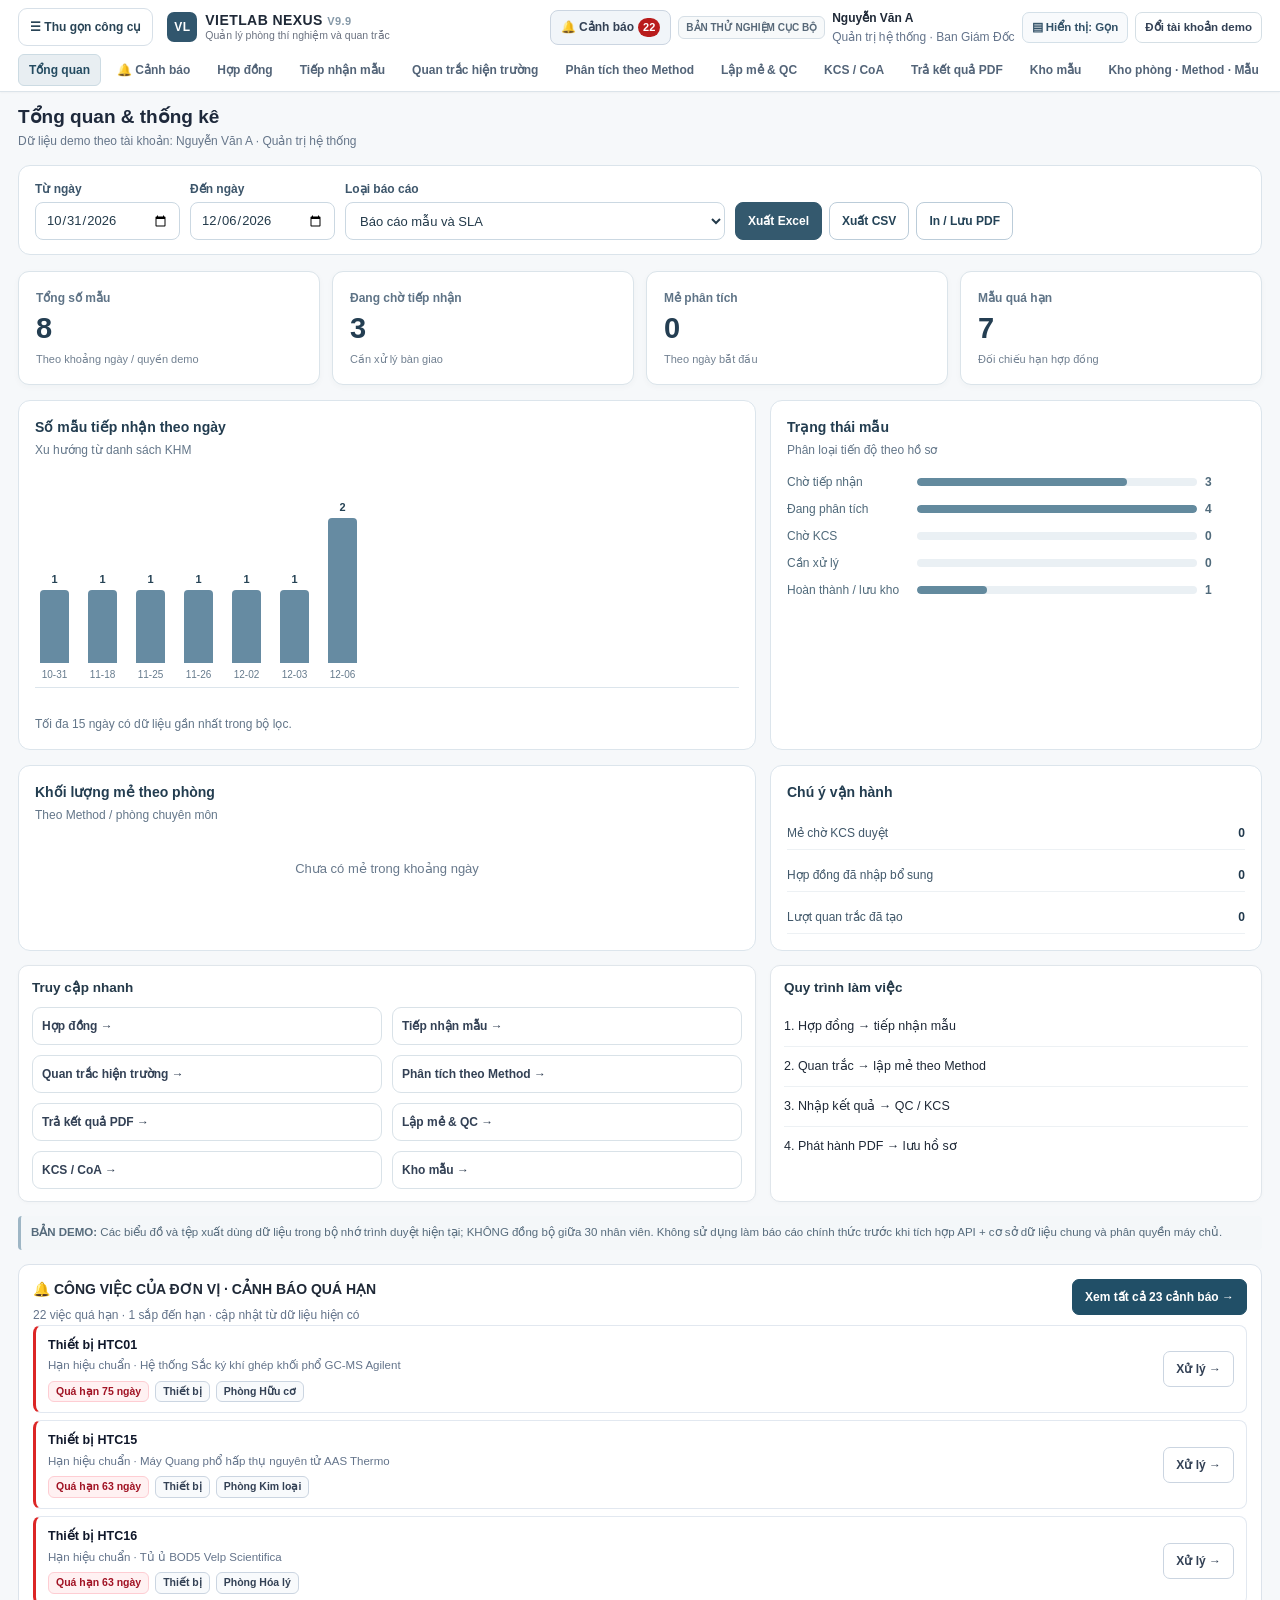
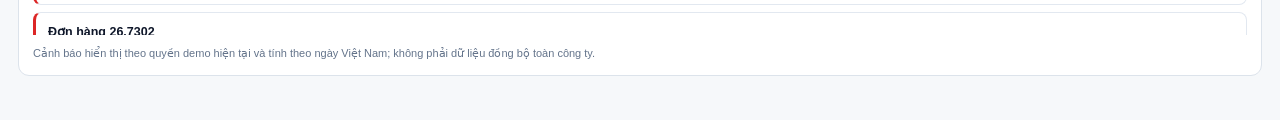
==== commit 14f9b150: "Update vietlab_nexus_v8_1_worklist.html" ====
--- a/vietlab_nexus_v8_1_worklist.html
+++ b/vietlab_nexus_v8_1_worklist.html
@@ -1,4 +1,4 @@
-<!DOCTYPE html><html lang="vi"><head><meta charset="UTF-8" /><meta name="viewport" content="width=device-width, initial-scale=1.0" /><title>VIETLAB NEXUS V9.8 – GIAO DIỆN V9.1 | Hệ Thống Quản Lý Phòng Thí Nghiệm Chuẩn ISO/IEC 17025</title>
+<!DOCTYPE html><html lang="vi"><head><meta charset="UTF-8" /><meta name="viewport" content="width=device-width, initial-scale=1.0" /><title>VIETLAB NEXUS V9.9 – GIAO DIỆN V9.1 | Hệ Thống Quản Lý Phòng Thí Nghiệm Chuẩn ISO/IEC 17025</title>
 
 <link rel="preconnect" href="https://fonts.googleapis.com"><link rel="preconnect" href="https://fonts.gstatic.com" crossorigin><link href="https://fonts.googleapis.com/css2?family=Plus+Jakarta+Sans:wght@400;500;600;700;800&family=JetBrains+Mono:wght@500;700&display=swap" rel="stylesheet"><style>
 :root{color-scheme:light;--nexus-bg:#f1f5f9;--nexus-primary:#0f766e;--nexus-indigo:#1d4ed8;}
@@ -2547,7 +2547,18 @@
 <style id="v97-chemical-css">
 .v97-summary{display:grid;grid-template-columns:repeat(4,minmax(0,1fr));gap:9px;margin:12px 0}.v97-summary>div{border:1px solid #d9e5e8;background:#f6fafb;border-radius:10px;padding:11px 13px}.v97-summary b{font-size:22px;display:block;color:#164961}.v97-summary span{font-size:11px;color:#536a75}.v97-notice{font-size:12px;background:#fff9e7;border:1px solid #e9dbae;color:#6e571b;border-radius:9px;padding:11px 13px;margin:10px 0;line-height:1.7}.v97-groups{display:flex;gap:6px;flex-wrap:wrap;margin:11px 0}.v97-active{background:#1d5870!important;color:white!important;border-color:#1d5870!important}.v97-toolbar{display:flex;align-items:center;flex-wrap:wrap;gap:12px;margin:12px 0}.v97-toolbar label{flex:1;min-width:250px}.v97-toolbar input{width:100%;margin-top:5px;padding:8px;border:1px solid #cbd8df;border-radius:7px;background:white}.v97-small{font-size:11px;color:#687a87;line-height:1.5;overflow-wrap:anywhere}.v97-warn{font-size:11px;font-weight:bold;color:#9a650f}.v97-detail{padding:17px;margin:16px 0;border-radius:12px;border:1px solid #bed5e1;background:white;box-shadow:0 6px 16px #223c4f10}.v97-detail-head{display:flex;justify-content:space-between;gap:10px;align-items:center}.v97-detail-head h3{font-weight:800;font-size:17px}.v97-fields{display:grid;grid-template-columns:repeat(3,minmax(0,1fr));gap:8px;margin:10px 0}.v97-fields>div{background:#f5f8f9;padding:9px;border-radius:7px;min-width:0}.v97-fields dt{font-weight:bold;font-size:10px;color:#557184}.v97-fields dd{font-size:12px;overflow-wrap:anywhere;white-space:pre-wrap}.v97-draft-note{background:#fff9e5;border:1px solid #ecdda5;margin:9px 0;padding:11px;border-radius:8px;font-size:12px;grid-column:1/-1}@media(max-width:720px){.v97-summary{grid-template-columns:repeat(2,minmax(0,1fr))}.v97-fields{grid-template-columns:repeat(1,minmax(0,1fr))}}
 </style>
-</head><body class="bg-slate-100 text-slate-900"><div class="bg-slate-950 text-white px-3 py-1.5 text-xs flex flex-wrap items-center justify-between gap-2 sticky top-0 z-50 shadow-md no-print"><div class="flex items-center gap-2"><span class="w-2.5 h-2.5 rounded-full bg-emerald-400"></span><span class="font-extrabold tracking-tight text-xs bg-gradient-to-r from-teal-300 to-sky-300 bg-clip-text text-transparent">VIETLAB NEXUS V9.8</span><span id="envModeBadge" class="px-2 py-0.5 rounded bg-emerald-900/80 text-emerald-200 border border-emerald-600/50 text-[11px] font-bold">🧪 DEMO OFFLINE – KHÔNG PHÁT HÀNH THỰC</span><span id="activeRoleBadge" class="px-2.5 py-0.5 rounded-full bg-slate-800 text-teal-300 border border-slate-700 text-[11px] font-semibold"></span></div><div class="flex items-center gap-1.5 flex-wrap"><button id="btnToggleDemoMode" type="button" class="px-2.5 py-1 rounded-lg text-xs font-bold bg-slate-800 text-amber-300 border border-amber-500/40 hover:bg-slate-700" title="Bật/tắt công cụ trình diễn giả lập biệt lập">🧪 Môi trường Demo: BẬT</button><button id="btnToggleSimDrawer" type="button" class="hidden px-2.5 py-1 rounded-lg text-xs font-extrabold bg-amber-500 text-slate-950 shadow hover:bg-amber-400">🎬 Trình Giả Lập 8 Bước</button><button id="btnDownloadSelfHtml" type="button" class="hidden px-2.5 py-1 rounded-lg text-xs font-bold bg-emerald-700 text-white hover:bg-emerald-600">📦 Tải HTML</button><button id="btnSwitchModeAuto" type="button" class="px-2.5 py-1 rounded-lg text-xs font-bold bg-slate-800 text-slate-200 hover:bg-slate-700">📱 Giao diện Mobile</button><button id="btnSwitchModeDesktop" type="button" class="px-2.5 py-1 rounded-lg text-xs font-bold bg-teal-600 text-white shadow">💻 Giao diện Desktop</button><button id="btnOpenLoginModal" type="button" class="px-2.5 py-1 rounded-lg text-xs font-bold bg-indigo-600 text-white hover:bg-indigo-500">👥 Đổi vai trò (Demo)</button></div></div><div id="liveSimulatorBar" class="hidden bg-gradient-to-r from-slate-900 via-amber-950 to-slate-900 text-white border-b border-amber-500/40 px-3 py-2.5 shadow-inner no-print"><div class="max-w-7xl mx-auto space-y-2"><div class="flex flex-wrap items-center justify-between gap-2"><div class="flex items-center gap-2"><span class="px-2 py-0.5 rounded bg-amber-400 text-slate-950 font-black text-xs">DEMO SANDBOX ISOLATED</span><span class="text-xs font-bold text-amber-200">Môi trường hướng dẫn &amp; kiểm thử kịch bản 8 bước (Đã tách biệt khỏi chế độ vận hành chính thức)</span></div><div class="flex items-center gap-1.5"><button id="btnRunNextSimStep" type="button" class="px-3 py-1 rounded-lg bg-emerald-500 hover:bg-emerald-400 text-slate-950 text-xs font-extrabold shadow">▶️ Chạy Bước Tiếp Theo</button><button id="btnHideSimBar" type="button" class="px-2.5 py-1 rounded-lg bg-white/10 hover:bg-white/20 text-xs font-bold">Đóng ▲</button></div></div><div id="simStepsGrid" class="grid grid-cols-2 sm:grid-cols-4 lg:grid-cols-8 gap-1.5 text-xs"></div><div id="simStatusBanner" class="text-xs bg-slate-950/70 border border-amber-500/30 rounded-xl px-3 py-1.5 text-amber-100 flex items-center justify-between gap-2"><span>💡 Đang ở chế độ Demo Sandbox: Các thao tác chỉ phục vụ thử nghiệm, không thay thế kiểm soát dữ liệu và QC trên máy chủ.</span></div></div></div><header id="v8Topbar" class="no-print v89-header"><div class="v8-head-inner"><div class="v8-brand"><div class="v8-logo" aria-label="Logo VIETLAB">VL</div><div>VIETLAB NEXUS <span style="color:#8699a8;font-size:11px">V9.8</span><small>Quản lý phòng thí nghiệm và quan trắc</small></div></div><div class="v8-rolebox"><span class="v8-demo">BẢN THỬ NGHIỆM CỤC BỘ</span><div><strong id="v8UserLabel" style="font-size:12px">Nguyễn Văn A</strong><div id="v8RoleLabel" class="v8-header-meta">Quản trị hệ thống</div></div><button id="v8SwitchRole" class="v8-userbtn" type="button">Đổi tài khoản demo</button></div></div><nav id="v8Nav" class="v8-nav" aria-label="Chức năng theo tài khoản"></nav></header><div id="mainViewport" class="min-h-screen pb-24"><div id="desktopNavbarWrap" class="nexus-header shadow-lg relative z-40 no-print"><div class="max-w-7xl mx-auto px-3 py-2 flex items-center justify-between gap-2"><div class="flex items-center gap-1 overflow-x-auto no-scrollbar"><div id="navLogoHome" class="flex items-center gap-2.5 pr-3 py-1 cursor-pointer shrink-0"><div class="w-9 h-9 rounded-xl bg-gradient-to-br from-teal-400 via-emerald-500 to-sky-600 flex items-center justify-center shadow-md border border-white/25"><span class="text-white text-lg font-black">🧬</span></div><div class="leading-tight"><div class="font-extrabold text-white text-sm tracking-tight flex items-center gap-1"><span>VIETLAB NEXUS</span><span class="px-1.5 py-0.2 text-[10px] rounded bg-teal-500/30 text-teal-200 border border-teal-400/30">V7.1</span></div><div class="text-[11px] text-slate-300 font-medium hidden sm:block">Hệ thống LIMS ISO/IEC 17025</div></div></div><button type="button" data-nav="home" class="nexus-nav-btn active">🏠 1. Tổng quan</button><button type="button" data-nav="orders" class="nexus-nav-btn">💼 2. Khách hàng &amp; Hợp đồng</button><button type="button" data-nav="requests" id="btnNavRequestsDrop" class="nexus-nav-btn"><span>🧪 3. Mẫu</span><span id="navBadgeRequests" class="px-1.5 py-0.2 rounded-full bg-rose-500 text-white text-[11px] font-extrabold"></span></button><button type="button" data-nav="batches" class="nexus-nav-btn">🔬 4. Phân tích</button><button type="button" data-nav="results" class="nexus-nav-btn">🛡️ 5. Duyệt &amp; Trả kết quả</button><button type="button" data-nav="management" id="btnNavMgmtDrop" class="nexus-nav-btn">⚙️ 6. Danh mục &amp; Quản trị</button><button type="button" id="btnNavStatsDrop" class="hidden"></button></div><div class="flex items-center gap-2 shrink-0"><div class="relative hidden xl:block"><input id="globalQuickSearch" type="text" placeholder="Tìm mã mẫu, hợp đồng, mẻ..." class="w-48 px-3 py-1.5 rounded-lg bg-slate-900/60 border border-slate-600 text-xs text-white placeholder-slate-400 focus:outline-none focus:border-teal-400" aria-label="globalQuickSearch"></div><button id="btnDesktopBell" type="button" class="px-2.5 py-1.5 rounded-xl bg-white/10 hover:bg-white/15 border border-white/15 text-xs font-bold flex items-center gap-1" title="Xem các mẫu quá hạn SLA"><span>🔔</span><span id="desktopBellCount" class="px-1.5 py-0.2 rounded-full bg-rose-500 text-white text-[11px]">0</span></button><button id="btnDesktopAccount" type="button" class="nexus-nav-btn bg-white/10 border border-white/15"><span id="desktopUserLabel">Tài khoản</span><span class="text-[11px]">▾</span></button></div></div><div id="floatingDropdownContainer" class="hidden bg-slate-900/95 backdrop-blur-md border-t border-slate-700 text-slate-100 shadow-2xl"><div id="floatingDropdownContent" class="max-w-7xl mx-auto px-4 py-3"></div></div></div><div id="mobileAppHeader" class="nexus-header px-3.5 py-3 shadow-md hidden no-print"><div class="flex items-center justify-between gap-2"><div class="flex items-center gap-2.5"><div class="w-9 h-9 rounded-xl bg-gradient-to-br from-teal-400 to-sky-600 flex items-center justify-center border border-white/25 shadow"><span class="text-lg">🧬</span></div><div><div class="text-[11px] text-teal-300 font-extrabold uppercase tracking-wider">VIETLAB NEXUS V9.8</div><div id="mobileHeaderTitle" class="text-sm font-extrabold leading-tight text-white">Tổng quan Công việc</div></div></div><div class="flex items-center gap-1.5"><button id="btnMobileQuickKhm" type="button" class="hidden"></button><button id="btnMobileAllMenu" type="button" class="px-3 py-1.5 rounded-xl bg-white/15 border border-white/20 text-xs font-extrabold">⊞ 6 Phân hệ</button></div></div><div id="mobileExpandedMenuDrawer" class="hidden mt-2.5 pt-2.5 border-t border-white/15 grid grid-cols-2 gap-1.5 text-xs"><button type="button" data-m-drawer="home" class="p-2.5 rounded-xl bg-white/10 text-left font-bold">🏠 1. Tổng quan</button><button type="button" data-m-drawer="orders" class="p-2.5 rounded-xl bg-white/10 text-left font-bold">💼 2. Khách hàng &amp; Hợp đồng</button><button type="button" data-m-drawer="requests" class="p-2.5 rounded-xl bg-white/10 text-left font-bold">🧪 3. Mẫu &amp; Bàn giao</button><button type="button" data-m-drawer="batches" class="p-2.5 rounded-xl bg-white/10 text-left font-bold">🔬 4. Phân tích &amp; QC</button><button type="button" data-m-drawer="results" class="p-2.5 rounded-xl bg-teal-500/30 border border-teal-300/40 text-left font-extrabold text-teal-200">🛡️ 5. Duyệt &amp; Trả kết quả</button><button type="button" data-m-drawer="management" class="p-2.5 rounded-xl bg-white/10 text-left font-bold">⚙️ 6. Danh mục &amp; Quản trị</button></div><div id="mobileQuickUserBar" class="hidden"></div></div><div class="max-w-7xl mx-auto p-3 sm:p-5 space-y-4"><div id="globalKpiStrip" class="grid grid-cols-2 sm:grid-cols-5 gap-2.5 no-print"></div><section id="page-alerts" class="v8-page hidden" aria-label="Trung tâm cảnh báo quá hạn"></section><section id="page-overview" class="v8-page hidden"></section><section id="page-contracts" class="v8-page hidden"></section><section id="page-intake" class="v8-page hidden"></section><section id="page-field" class="v8-page hidden"></section><section id="page-labwork" class="v8-page hidden"></section><section id="page-delivery" class="v8-page hidden"></section><section id="page-home" class="space-y-3"><div class="flex flex-wrap items-center justify-between gap-2 border-b border-slate-300 pb-2"><div class="flex items-center gap-1.5 flex-wrap"><button id="btnHomeTabFeed" type="button" class="px-3.5 py-1.5 text-xs font-extrabold rounded-xl bg-teal-700 text-white shadow-sm">🔬 Việc của tôi · Chờ nhận · Quá hạn · Chờ duyệt</button><button id="btnHomeTabSchedule" type="button" class="px-3.5 py-1.5 text-xs font-bold rounded-xl bg-white text-slate-700 border border-slate-300 hover:bg-slate-50">📅 Lịch Quan trắc &amp; Bảng tin Nội bộ</button><button id="btnHomeTabGapReport" type="button" class="px-3.5 py-1.5 text-xs font-bold rounded-xl bg-emerald-50 text-emerald-900 border border-emerald-300 hover:bg-emerald-100">📋 Báo cáo rà soát &amp; hướng dẫn kiểm thử</button></div><div class="text-xs text-slate-600 hidden md:flex items-center gap-2"><span class="px-2 py-0.5 rounded bg-emerald-100 text-emerald-800 font-bold">Trong hạn hợp đồng</span><span class="px-2 py-0.5 rounded bg-amber-200 text-amber-900 font-bold">Quá hạn 1–7d (Vàng)</span><span class="px-2 py-0.5 rounded bg-rose-200 text-rose-900 font-bold">Quá hạn ≥8d (Đỏ)</span></div></div><div id="homeFeedWrap" class="grid grid-cols-1 lg:grid-cols-3 gap-4"><div class="lg:col-span-2 bg-white border border-slate-200 rounded-2xl p-4 shadow-sm space-y-3"><div class="flex items-center justify-between border-b border-slate-100 pb-2"><div><h2 class="text-sm font-extrabold text-slate-900">🔬 Việc Của Tôi &amp; Bàn Giao Từng Phần Mẫu (Aliquot) Theo Phòng</h2><p class="text-xs text-slate-500">Mỗi phòng chuyên môn xác nhận nhận phần mẫu (aliquot) độc lập — không làm mất tín hiệu chờ của phòng khác</p></div><span id="personalDeptBadge" class="px-2.5 py-1 rounded-full bg-teal-50 text-teal-800 border border-teal-200 text-xs font-extrabold"></span></div><div id="personalTasksList" class="space-y-3"></div></div><div class="bg-white border border-slate-200 rounded-2xl p-4 shadow-sm space-y-3"><div class="border-b border-slate-100 pb-2"><h2 class="text-sm font-extrabold text-slate-900">🚨 Cảnh Báo Hành Động Cần Xử Lý Ngay</h2><p class="text-xs text-slate-500">Quá hạn trả kết quả · Tồn nhận mẫu · Thiết bị hết hạn hiệu chuẩn · Chờ duyệt KCS</p></div><div class="p-3 rounded-xl bg-rose-50/80 border border-rose-200 space-y-2"><div class="text-rose-900 font-extrabold text-xs uppercase">1. Quá hạn &amp; Tồn bàn giao phòng</div><div id="unitOverdueAlerts" class="text-xs space-y-1.5 text-slate-800"></div></div><div class="p-3 rounded-xl bg-indigo-50/80 border border-indigo-200 space-y-2"><div class="text-indigo-900 font-extrabold text-xs uppercase">2. Mẻ chờ KCS duyệt &amp; Phiếu chờ phát hành</div><div id="unitTodaySummary" class="text-xs space-y-1.5 text-slate-800"></div></div><div class="p-3 rounded-xl bg-sky-50/80 border border-sky-200 space-y-2"><div class="text-sky-900 font-extrabold text-xs uppercase">3. Lịch quan trắc &amp; Hiệu chuẩn sắp tới</div><div id="unitUpcomingEvents" class="text-xs space-y-1.5 text-slate-800"></div></div></div></div><div id="homeScheduleWrap" class="hidden grid grid-cols-1 lg:grid-cols-3 gap-4"><div class="lg:col-span-2 bg-white border border-slate-200 rounded-2xl p-4 shadow-sm space-y-3"><div class="flex items-center justify-between"><h3 class="text-sm font-extrabold text-slate-800">📅 Lịch Quan Trắc Hiện Trường &amp; Thông Số Đo Nhanh</h3><button type="button" id="btnQuickOrderFromSchedule" class="nexus-primary-btn text-xs">Mở Khách hàng &amp; Hợp đồng</button></div><div id="scheduleTableContainer" class="overflow-x-auto"></div></div><div class="bg-white border border-slate-200 rounded-2xl p-4 shadow-sm space-y-3"><h3 class="text-sm font-extrabold text-slate-800">📢 Bảng Tin Nội Bộ &amp; Chỉ Đạo ISO 17025</h3><div class="space-y-2"><textarea id="bulletinInput" rows="2" placeholder="Nhập thông báo vận hành..." class="w-full px-3 py-2 text-xs border border-slate-300 rounded-xl" aria-label="bulletin"></textarea><div class="flex items-center justify-between"><select id="bulletinTagSelect" class="px-2.5 py-1.5 text-xs border border-slate-300 rounded-lg bg-slate-50 font-semibold" aria-label="bulletinTag"><option value="📌 Chỉ đạo chung">📌 Chỉ đạo chung</option><option value="🛠️ Hiệu chuẩn Thiết bị">🛠️ Hiệu chuẩn Thiết bị</option><option value="🛡️ Kiểm soát KCS / ISO">🛡️ Kiểm soát KCS / ISO</option><option value="🗑️ Lưu &amp; Huỷ mẫu 30d">🗑️ Lưu &amp; Huỷ mẫu 30d</option></select><button id="btnPostBulletin" type="button" class="nexus-primary-btn text-xs">Đăng tin</button></div></div><div id="bulletinList" class="space-y-2.5 max-h-[420px] overflow-y-auto pr-1"></div></div></div><div id="homeGapReportWrap" class="bg-white border border-slate-200 rounded-2xl p-4 shadow-sm hidden space-y-3"><h3 class="text-sm font-extrabold text-slate-900">🛡️ Báo Cáo Khắc Phục Toàn Diện 18/18 Kịch Bản Kiểm Toán JS (`T01`–`T18`) &amp; Bảo Mật Python (`PY01`–`PY03`)</h3><div id="auditRemediationGrid" class="grid grid-cols-1 md:grid-cols-2 lg:grid-cols-3 gap-3 text-xs"></div></div></section><section id="page-orders" class="space-y-3 hidden"><div class="bg-white border border-slate-200 rounded-2xl p-4 shadow-sm space-y-3"><div class="flex flex-wrap items-center justify-between gap-2 border-b border-slate-200 pb-2.5"><div><h1 class="text-base sm:text-lg font-extrabold text-slate-900">💼 Khách Hàng, Hợp Đồng Quan Trắc &amp; Báo Cáo Điều Hành</h1><p class="text-xs text-slate-500">Quản lý tập trung khách hàng (1 khách hàng nhiều hợp đồng/đơn hàng), kiểm tra năng lực phương pháp trước khi nhận hợp đồng &amp; theo dõi công nợ</p></div><div class="flex flex-wrap gap-2"><button id="btnSubTabOrders" type="button" class="px-3 py-1.5 rounded-xl text-xs font-extrabold bg-teal-700 text-white">📦 Hợp đồng &amp; Đơn hàng</button><button id="btnSubTabCustomers" type="button" class="px-3 py-1.5 rounded-xl text-xs font-bold bg-slate-100 text-slate-700 hover:bg-slate-200">🏢 Danh bạ Khách hàng</button><button id="btnSubTabStats" type="button" class="px-3 py-1.5 rounded-xl text-xs font-bold bg-slate-100 text-slate-700 hover:bg-slate-200">📈 Thống kê Điều hành</button><button id="btnAddOrderModal" type="button" class="nexus-primary-btn text-xs">+ Lập Hợp Đồng / Đơn Hàng</button></div></div><div id="ordersSubViewWrap" class="space-y-3"><div class="flex flex-wrap items-center gap-2"><select id="orderStatusFilter" class="px-3 py-1.5 text-xs border border-slate-300 rounded-xl bg-slate-50 font-semibold" aria-label="orderStatus"><option value="ALL">Trạng thái: Tất cả ▼</option><option value="Báo giá">📝 Báo giá / Rà soát hợp đồng</option><option value="Phân tích">🔬 Đang phân tích</option><option value="Chờ duyệt KCS">🛡️ Chờ duyệt KCS</option><option value="Thanh lý">✅ Đã trả KQ &amp; Thanh lý</option></select><select id="orderTypeFilter" class="px-3 py-1.5 text-xs border border-slate-300 rounded-xl bg-slate-50 font-semibold" aria-label="orderType"><option value="ALL">Loại hình: Tất cả ▼</option><option value="Quan trắc">🚐 Quan trắc hiện trường</option><option value="Mẫu gửi">📥 Khách hàng gửi mẫu</option></select><div class="flex items-center flex-1 min-w-[220px]"><input id="orderSearchInput" type="text" placeholder="Tìm mã hợp đồng, tên khách hàng, địa điểm quan trắc..." class="w-full px-3 py-1.5 text-xs border border-slate-300 rounded-xl" aria-label="orderSearch"></div></div><div id="ordersListContainer"></div></div></div></section><section id="page-customers" class="space-y-3 hidden"><div class="bg-white border border-slate-200 rounded-2xl p-4 shadow-sm space-y-3"><div class="flex flex-wrap items-center justify-between gap-2"><div><h1 class="text-base sm:text-lg font-extrabold text-slate-900">🏢 Danh Bạ Khách Hàng &amp; Tổng Hợp Hợp Đồng</h1><p class="text-xs text-slate-500">Một khách hàng liên kết nhiều hợp đồng/đơn hàng · Theo dõi tổng giá trị và công nợ</p></div><div class="flex gap-2"><button id="btnBackToOrdersFromCust" type="button" class="nexus-row-btn text-xs">← Về Hợp đồng &amp; Đơn hàng</button><button id="btnAddCustomerQuick" type="button" class="nexus-primary-btn text-xs">+ Lập Hợp Đồng Mới</button></div></div><div id="customersTableWrap"></div></div></section><section id="page-stats" class="space-y-3 hidden"><div class="bg-white border border-slate-200 rounded-2xl p-4 shadow-sm space-y-3"><div class="flex flex-wrap items-center justify-between gap-2 border-b border-slate-200 pb-2.5"><div><h1 class="text-base sm:text-lg font-extrabold text-slate-900">📈 Báo Cáo Thống Kê Điều Hành</h1><p class="text-xs text-slate-500">Thống kê Quan trắc, Tiến độ SLA, Thầu phụ, Định mức, Công nợ và Sổ phát hành</p></div><div id="statsSubTabs" class="flex flex-wrap gap-1.5"></div></div><div id="statsContentBox"></div></div></section><section id="page-requests" class="space-y-3 hidden"><div class="bg-white border border-slate-200 rounded-2xl p-4 shadow-sm space-y-3"><div class="flex flex-wrap items-center justify-between gap-2"><div><h1 class="text-base sm:text-lg font-extrabold text-slate-900">🧪 Quản Lý Mẫu, Kiểm Soát Điều Kiện Tiếp Nhận &amp; Bàn Giao Từng Phòng</h1><p class="text-xs text-slate-500">Kiểm tra nhiệt độ &amp; niêm phong theo SOP · Bàn giao độc lập từng phần mẫu (aliquot) cho từng phòng · Hồ sơ mẫu toàn diện</p></div><div class="flex flex-wrap items-center gap-1.5"><button id="btnOpenKhmGeneratorModal" type="button" class="nexus-primary-btn text-xs">+ Nhận mẫu</button><button id="btnAutoGroupBatchesFromReq" type="button" class="nexus-row-btn px-3 py-1.5 font-bold text-teal-800 border-teal-300 bg-teal-50">Lập mẻ tự động theo Method</button><button id="btnOpenScanModal" type="button" class="nexus-row-btn px-3 py-1.5 font-bold">🔎 Tìm nhanh theo Mã mẫu</button></div></div><div class="flex flex-wrap items-center gap-2"><select id="reqStatusFilter" class="px-2.5 py-1.5 text-xs border border-slate-300 rounded-xl bg-slate-50 font-semibold" aria-label="reqStatus"><option value="ALL">Trạng thái: Tất cả ▼</option><option value="Đợi lấy mẫu">🚐 Đợi lấy mẫu</option><option value="Nhận mẫu">📥 Nhận mẫu (Chờ phòng nhận)</option><option value="Nhận có điều kiện">⚠️ Nhận có điều kiện (Ngoại lệ SOP)</option><option value="Từ chối mẫu">🚫 Từ chối mẫu</option><option value="Phân tích">🔬 Đang phân tích</option><option value="Cần chạy lại">↩️ KCS yêu cầu chạy lại</option><option value="Chờ duyệt KCS">🛡️ Chờ duyệt KCS</option><option value="Lưu kho">🧊 Lưu kho (Đã phát hành CoA)</option><option value="Đã tiêu hủy">⚫ Đã tiêu hủy</option></select><select id="reqSlaFilter" class="px-2.5 py-1.5 text-xs border border-teal-400 rounded-xl bg-teal-50 text-teal-950 font-bold" aria-label="reqSla"><option value="ALL">Hạn xử lý &amp; Lưu mẫu: Tất cả ▼</option><option value="WEEK1">🟢 Trong hạn (≤7 ngày)</option><option value="WEEK2_YELLOW">🟡 Quá hạn 8–14 ngày (Bôi vàng)</option><option value="WEEK3_RED">🔴 Quá hạn ≥15 ngày (Bôi đỏ)</option><option value="UNACCEPTED_2D">🚨 Tồn ≥ 2 ngày còn phòng chưa nhận</option><option value="DISPOSAL_30D">🗑️ Lưu ≥ 30 ngày &amp; Đã trả KQ (Chờ huỷ)</option></select><select id="reqDeptFilter" class="px-2.5 py-1.5 text-xs border border-slate-300 rounded-xl bg-slate-50 font-semibold" aria-label="reqDept"><option value="ALL">Phòng chuyên môn: Tất cả ▼</option><option value="Phòng Hữu cơ">Phòng Hữu cơ</option><option value="Phòng Hóa lý">Phòng Hóa lý</option><option value="Phòng Kim loại">Phòng Kim loại</option><option value="Phòng Vi sinh">Phòng Vi sinh</option></select><div class="flex items-center flex-1 min-w-[200px] gap-1"><input id="reqSearchInput" type="text" placeholder="Tìm mã mẫu, mã hợp đồng, khách hàng, chỉ tiêu..." class="w-full px-3 py-1.5 text-xs border border-slate-300 rounded-xl" aria-label="reqSearch"><button id="btnClearReqFilter" type="button" class="nexus-row-btn py-1.5 px-2.5 text-xs" title="Xóa bộ lọc">✕</button></div></div><div id="requestsListContainer"></div><div class="pt-3 border-t border-slate-200 flex flex-wrap items-center justify-between gap-2"><div class="flex flex-wrap items-center gap-1.5"><button id="btnBatchLayMau" type="button" class="nexus-row-btn px-3 py-1.5 font-bold bg-sky-50 text-sky-900 border-sky-300">1. Bàn giao về Trạm Nhận mẫu</button><button id="btnBatchNhanMau" type="button" class="nexus-primary-btn text-xs py-1.5 px-3">2. Phòng xác nhận Nhận phần mẫu</button><button id="btnBatchGuiKCS" type="button" class="nexus-row-btn px-3 py-1.5 font-bold bg-indigo-50 text-indigo-900 border-indigo-300">3. Trình duyệt KCS</button><button id="btnBatchTraKetQua" type="button" class="nexus-row-btn px-3 py-1.5 font-bold bg-emerald-50 text-emerald-900 border-emerald-300">4. Phát hành &amp; Chuyển Lưu kho</button><button id="btnBatchManualDispose" type="button" class="px-3 py-1.5 rounded-xl text-xs font-extrabold bg-rose-600 hover:bg-rose-700 text-white shadow-sm">5. Tiêu huỷ mẫu đủ điều kiện (≥30d)</button></div><div class="text-xs text-slate-500">Tích chọn <code>☐</code> đầu dòng hoặc bấm <b>[Hồ sơ mẫu]</b> ở từng dòng.</div></div></div></section><section id="page-batches" class="space-y-3 hidden"><div class="bg-white border border-slate-200 rounded-2xl p-4 shadow-sm space-y-3"><div class="flex flex-wrap items-center justify-between gap-2"><div><h1 class="text-base sm:text-lg font-extrabold text-slate-900">🔬 Phân Tích Theo Mẻ Method, Liên Kết Thiết Bị / Hóa Chất &amp; Kiểm Soát QC</h1><p class="text-xs text-slate-500">Đối chiếu ngày hiệu chuẩn Thiết bị &amp; hạn Lô hóa chất tại thời điểm chạy · Kiểm tra số học Blank / %LCS / %RPD &amp; Chuẩn đồng hành Surrogate</p></div><div class="flex flex-wrap gap-2"><button id="btnCreateNewBatchModal" type="button" class="nexus-primary-btn text-xs">+ Lập mẻ</button></div></div><div class="flex flex-wrap items-center gap-2"><select id="batchStatusFilter" class="px-3 py-1.5 text-xs border border-slate-300 rounded-xl bg-slate-50 font-semibold" aria-label="batchStatus"><option value="ALL">Trạng thái Mẻ: Tất cả ▼</option><option value="Phân tích">🔬 Đang phân tích</option><option value="Cần chạy lại">↩️ KCS yêu cầu chạy lại</option><option value="Chờ duyệt KCS">🛡️ Chờ duyệt KCS</option><option value="Hoàn thành">✅ Đã duyệt KCS</option></select><select id="batchDeptFilter" class="px-3 py-1.5 text-xs border border-slate-300 rounded-xl bg-slate-50 font-semibold" aria-label="batchDept"><option value="ALL">Phòng chuyên môn: Tất cả ▼</option><option value="Phòng Hữu cơ">Phòng Hữu cơ</option><option value="Phòng Hóa lý">Phòng Hóa lý</option><option value="Phòng Kim loại">Phòng Kim loại</option><option value="Phòng Vi sinh">Phòng Vi sinh</option></select><div class="flex items-center flex-1 min-w-[200px]"><input id="batchSearchInput" type="text" placeholder="Tìm mã mẻ, phương pháp, mã thiết bị, người phân tích..." class="w-full px-3 py-1.5 text-xs border border-slate-300 rounded-xl" aria-label="batchSearch"></div></div><div id="batchesListContainer"></div></div></section><section id="page-results" class="space-y-3 hidden"><div class="bg-white border border-slate-200 rounded-2xl p-4 sm:p-5 shadow-sm space-y-4"><div class="flex flex-wrap items-center justify-between gap-2 border-b border-slate-200 pb-3"><div><h1 class="text-base sm:text-lg font-extrabold text-slate-900">🛡️ Duyệt Kết Quả, Đối Chiếu Danh Mục QCVN (Cột A / B Độc Lập) &amp; Sổ Phát Hành CoA</h1><p class="text-xs text-slate-500">Tách bạch Bản nháp và Phiếu chính thức đã ký · Đóng băng phiên bản CoA đã phát hành · Quản lý gửi/nhận khách hàng &amp; thu hồi/cấp lại</p></div><div class="flex gap-2"><button id="btnExportAllResultsCsv" type="button" class="nexus-primary-btn text-xs">📥 Xuất Toàn Bộ Kết Quả (.csv)</button></div></div><div class="grid grid-cols-1 lg:grid-cols-3 gap-3 bg-slate-50 p-3.5 rounded-2xl border border-slate-200 text-xs"><div class="space-y-2"><div class="font-extrabold text-slate-800 uppercase text-[11px]">1. Bộ lọc Phương pháp &amp; Danh mục Giới hạn QCVN</div><div><label class="block text-slate-600 mb-0.5 font-semibold">Phương pháp (`Method`):</label><select id="resMethodSelect" class="w-full px-2.5 py-1.5 border border-slate-300 rounded-lg bg-white" aria-label="Phương pháp (`Method`):"><option value="ALL">-- Tất cả phương pháp --</option><option value="PD CEN/TS 13649: 2014">PD CEN/TS 13649: 2014 (VOCs Khí thải)</option><option value="SMEWW">SMEWW / TCVN (Hóa lý Nước)</option><option value="SMEWW 3111B:2023">SMEWW 3111B:2023 (Kim loại ICP/AAS)</option><option value="SMEWW 9221B:2023">SMEWW 9221B:2023 (Vi sinh Coliforms)</option></select></div><div class="grid grid-cols-2 gap-2"><div><label class="block text-slate-600 mb-0.5 font-semibold">Nền mẫu (Prefix):</label><select id="resMatrixSelect1" class="w-full px-2.5 py-1.5 border border-slate-300 rounded-lg bg-white" aria-label="Nền mẫu (Prefix):"><option value="ALL">Tất cả (NT, KT, NM...)</option><option value="NT">NT - Nước thải</option><option value="NM">NM - Nước mặt</option><option value="NS">NS - Nước sạch</option><option value="KT">KT - Khí thải</option></select></div><div><label class="block text-slate-600 mb-0.5 font-semibold">Cột Giới hạn QCVN (Độc lập):</label><select id="resQcvnSelect" class="w-full px-2.5 py-1.5 border border-slate-300 rounded-lg bg-white font-semibold text-teal-900" aria-label="Cột Giới hạn QCVN (Độc lập):"><option value="COL_B">QCVN 40 / 19 — Cột B (Bảng giới hạn B)</option><option value="COL_A">QCVN 40 / 19 — Cột A (Bảng giới hạn A độc lập)</option></select></div></div></div><div class="space-y-2"><div class="font-extrabold text-slate-800 uppercase text-[11px]">2. Lọc theo Mã mẫu &amp; Chỉ tiêu</div><div><label class="block text-slate-600 mb-0.5 font-semibold">Mã mẫu (`KHM`) hoặc Mã đơn:</label><input id="resSampleCodeInput" type="text" placeholder="VD: NT.201026-005, KT.041026-012..." class="w-full px-2.5 py-1.5 border border-slate-300 rounded-lg bg-white" aria-label="Mã mẫu (`KHM`) hoặc Mã đơn:"></div><div class="grid grid-cols-2 gap-2"><div><label class="block text-slate-600 mb-0.5 font-semibold">Tên chỉ tiêu:</label><input id="resParamInput1" type="text" placeholder="VD: COD, Benzene..." class="w-full px-2.5 py-1.5 border border-slate-300 rounded-lg bg-white" aria-label="Tên chỉ tiêu:"></div><div><label class="block text-slate-600 mb-0.5 font-semibold">Trạng thái ngưỡng:</label><select id="resExceedFilter" class="w-full px-2.5 py-1.5 border border-slate-300 rounded-lg bg-white font-bold text-rose-700" aria-label="Trạng thái ngưỡng:"><option value="ALL">Tất cả kết quả</option><option value="ONLY_EXCEED">⚠️ Chỉ mẫu Vượt QCVN</option></select></div></div></div><div class="space-y-2 flex flex-col justify-between"><div><div class="font-extrabold text-slate-800 uppercase text-[11px] mb-1">3. Tra cứu &amp; Xuất dữ liệu đang lọc</div><div class="flex flex-wrap gap-1.5"><button id="btnShowResult1" type="button" class="nexus-primary-btn text-xs">🔎 Lọc &amp; Đối chiếu QCVN</button><button id="btnExportResult1" type="button" class="nexus-row-btn px-3 py-1.5 font-bold">📥 Xuất CSV Đang Lọc</button></div></div><div class="pt-2 border-t border-slate-200"><label class="block font-bold text-slate-700 mb-1">📤 Nhập kết quả máy đo từ file CSV (`KHM,ChiTieu,KetQua`):</label><div class="flex items-center gap-1.5"><input id="resExcelUpload" type="file" accept=".csv" class="text-[11px] flex-1" aria-label="📤 Nhập kết quả máy đo từ file CSV (`KHM,ChiTieu,KetQua`):"><button id="btnSaveResultExcel" type="button" class="nexus-row-btn font-bold">Nhập KQ từ File</button></div></div></div></div><div id="resultsQueryOutput" class="pt-1"></div><div id="coaReleaseLedgerBox" class="pt-3 border-t border-slate-200"></div></div></section><section id="page-resources" class="space-y-3 hidden" aria-label="Kho hóa chất thiết bị và thư viện Method"></section><section id="page-management" class="space-y-3 hidden"><div class="bg-white border border-slate-200 rounded-2xl p-4 shadow-sm space-y-3"><div class="flex flex-wrap items-center justify-between gap-2 border-b border-slate-200 pb-2.5"><div><h1 class="text-base sm:text-lg font-extrabold text-slate-900">⚙️ Danh Mục Kỹ Thuật, Quản Trị Nguồn Lực &amp; Nhật Ký Audit Trail</h1><p class="text-xs text-slate-500">Hồ sơ Thiết bị · Lô Hóa chất &amp; Chuẩn · Sổ Tiêu huỷ Mẫu 30 ngày · Nhật ký Audit Append-Only · Danh mục Phương pháp &amp; QCVN</p></div><div id="mgmtSubTabs" class="flex flex-wrap gap-1.5"></div></div><div id="mgmtContentBox"></div></div></section></div><button id="mobileFabBtn" type="button" class="hidden"></button><div id="mobileBottomTabBar" class="fixed bottom-0 left-0 right-0 bg-white/95 backdrop-blur-md border-t border-slate-300 shadow-2xl z-40 px-1 py-1 flex items-center justify-around no-print"></div></div><div id="orderCreateModal" class="fixed inset-0 bg-slate-900/60 backdrop-blur-sm z-50 hidden items-end sm:items-center justify-center p-0 sm:p-4 no-print"><div class="bg-white rounded-t-3xl sm:rounded-2xl max-w-2xl w-full p-4 sm:p-5 shadow-2xl border border-slate-200 space-y-3 max-h-[94vh] overflow-y-auto"><div class="flex items-center justify-between border-b border-slate-200 pb-2.5"><div><div class="text-[11px] font-extrabold text-teal-700 uppercase">PHÒNG KINH DOANH &amp; QUAN TRẮC · RÀ SOÁT HỢP ĐỒNG ISO 17025</div><h3 class="text-base font-extrabold text-slate-900">📦 Lập Hợp Đồng / Đơn Hàng Mới &amp; Kiểm Tra Năng Lực Phương Pháp</h3></div><button id="btnCloseOrderModal" type="button" class="w-8 h-8 rounded-xl bg-slate-100 hover:bg-slate-200 font-bold">✕</button></div><div class="grid grid-cols-1 sm:grid-cols-3 gap-2.5 text-xs"><div><label class="block font-bold text-slate-700 mb-1">Mã Hợp đồng / Đơn hàng *</label><input id="ordCodeInput" type="text" class="w-full px-2.5 py-2 border border-slate-300 rounded-xl font-mono-code font-bold" aria-label="Mã Hợp đồng / Đơn hàng *"></div><div><label class="block font-bold text-slate-700 mb-1">Loại hình dịch vụ *</label><select id="ordTypeInput" class="w-full px-2.5 py-2 border border-slate-300 rounded-xl bg-white font-semibold" aria-label="Loại hình dịch vụ *"><option value="Quan trắc">🚐 Quan trắc hiện trường</option><option value="Mẫu gửi">📥 Khách hàng gửi mẫu</option></select></div><div><label class="block font-bold text-slate-700 mb-1">Bộ giới hạn áp dụng *</label><select id="ordQcvnColInput" class="w-full px-2.5 py-2 border border-slate-300 rounded-xl bg-white font-semibold text-teal-900" aria-label="Bộ giới hạn áp dụng *"><option value="COL_B">QCVN Cột B (Tiêu chuẩn)</option><option value="COL_A">QCVN Cột A (Nguồn tiếp nhận A)</option></select></div></div><div class="grid grid-cols-1 sm:grid-cols-2 gap-2.5 text-xs"><div><label class="block font-bold text-slate-700 mb-1">Tên Khách hàng / Chủ nguồn thải *</label><input id="ordClientInput" type="text" placeholder="Nhập tên công ty / chủ nguồn thải..." class="w-full px-2.5 py-2 border border-slate-300 rounded-xl" aria-label="Tên Khách hàng / Chủ nguồn thải *"></div><div><label class="block font-bold text-slate-700 mb-1">Người liên hệ &amp; SĐT *</label><input id="ordContactInput" type="text" placeholder="VD: Phòng HSE (0904...)" class="w-full px-2.5 py-2 border border-slate-300 rounded-xl" aria-label="Người liên hệ &amp; SĐT *"></div></div><div class="grid grid-cols-1 sm:grid-cols-2 gap-2.5 text-xs"><div><label class="block font-bold text-slate-700 mb-1">Tên Dự án / Nội dung Hợp đồng *</label><input id="ordNameInput" type="text" placeholder="VD: Quan trắc môi trường định kỳ Quý IV/2026" class="w-full px-2.5 py-2 border border-slate-300 rounded-xl" aria-label="Tên Dự án / Nội dung Hợp đồng *"></div><div><label class="block font-bold text-slate-700 mb-1">Thông số Hiện trường dự kiến / Ghi chú</label><input id="ordFieldLogInput" type="text" value="pH=7.1; DO=5.2 mg/L; t=26.0°C" class="w-full px-2.5 py-2 border border-slate-300 rounded-xl" aria-label="Thông số Hiện trường dự kiến / Ghi chú"></div></div><div class="grid grid-cols-2 sm:grid-cols-4 gap-2.5 text-xs"><div><label class="block font-bold text-slate-700 mb-1">Ngày quan trắc/nhận *</label><input id="ordObsDateInput" type="date" class="w-full px-2.5 py-1.5 border border-slate-300 rounded-xl" aria-label="Ngày quan trắc/nhận *"></div><div><label class="block font-bold text-slate-700 mb-1">Hạn trả KQ hợp đồng *</label><input id="ordDueDateInput" type="date" class="w-full px-2.5 py-1.5 border border-slate-300 rounded-xl" aria-label="Hạn trả KQ hợp đồng *"></div><div><label class="block font-bold text-slate-700 mb-1">Giá trị Hợp đồng</label><input id="ordValueInput" type="text" value="45.000.000 đ" class="w-full px-2.5 py-1.5 border border-slate-300 rounded-xl" aria-label="Giá trị Hợp đồng"></div><div><label class="block font-bold text-slate-700 mb-1">Công nợ tạm tính</label><input id="ordDebtInput" type="text" value="45.000.000 đ" class="w-full px-2.5 py-1.5 border border-slate-300 rounded-xl" aria-label="Công nợ tạm tính"></div></div><div class="grid grid-cols-1 sm:grid-cols-3 gap-2.5 text-xs"><div><label class="block font-bold text-slate-700 mb-1">Nền mẫu chính</label><select id="ordPrefixInput" class="w-full px-2.5 py-2 border border-slate-300 rounded-xl bg-white font-bold" aria-label="Nền mẫu chính"><option value="NT">NT — Nước thải</option><option value="NM">NM — Nước mặt</option><option value="NS">NS — Nước sạch</option><option value="KT">KT — Khí thải</option></select></div><div class="sm:col-span-2"><label class="block font-bold text-slate-700 mb-1">Danh mục chỉ tiêu hợp đồng (Ngăn cách bằng `;`) *</label><input id="ordParamsInput" type="text" value="BOD5; COD; TSS; Amoni (NH4+-N); Chì (Pb)" class="w-full px-2.5 py-2 border border-slate-300 rounded-xl" aria-label="Danh mục chỉ tiêu hợp đồng (Ngăn cách bằng `;`) *"></div></div><div id="ordMethodCheckPreview" class="p-3 rounded-xl bg-slate-50 border border-slate-200 text-xs"></div><button id="btnConfirmCreateOrder" type="button" class="w-full py-2.5 rounded-xl nexus-primary-btn text-xs font-extrabold">💾 Xác Nhận Lập Hợp Đồng &amp; Lưu Hệ Thống</button></div></div><div id="sampleActionModal" class="fixed inset-0 bg-slate-900/60 backdrop-blur-sm z-50 hidden items-end sm:items-center justify-center p-0 sm:p-4 no-print"><div class="bg-white rounded-t-3xl sm:rounded-2xl max-w-2xl w-full p-4 sm:p-5 shadow-2xl border border-slate-200 space-y-3 max-h-[92vh] overflow-y-auto"><div class="flex items-center justify-between border-b border-slate-200 pb-2.5"><div><div class="text-[11px] font-extrabold text-teal-700 uppercase tracking-wider">HỒ SƠ MẪU TOÀN DIỆN · BÀN GIAO TỪNG PHÒNG &amp; KIỂM SOÁT TIÊU HUỶ 30 NGÀY</div><h3 id="modalSampleTitle" class="text-base font-extrabold text-slate-900">Mã mẫu</h3></div><button id="btnCloseSampleActionModal" type="button" class="w-8 h-8 rounded-xl bg-slate-100 hover:bg-slate-200 font-bold">✕</button></div><div id="modalSampleBody" class="space-y-3 text-xs"></div></div></div><div id="batchMatrixModal" class="fixed inset-0 bg-slate-900/60 backdrop-blur-sm z-50 hidden items-end sm:items-center justify-center p-0 sm:p-4 no-print"><div class="bg-white rounded-t-3xl sm:rounded-2xl max-w-6xl w-full p-4 sm:p-5 shadow-2xl border border-slate-200 space-y-3 max-h-[95vh] overflow-y-auto"><div class="flex flex-wrap items-center justify-between gap-2 border-b border-slate-200 pb-2.5"><div><div class="text-[11px] font-extrabold text-teal-700 uppercase tracking-wider">PHIẾU KẾT QUẢ MẺ THỬ NGHIỆM (`KetQuaMeThuNghiem.xlsx`) · KIỂM SOÁT THIẾT BỊ, HÓA CHẤT &amp; QC MẺ</div><h3 id="modalBatchTitle" class="text-base font-extrabold text-slate-900">Mẻ</h3></div><div class="flex flex-wrap items-center gap-1.5"><button id="btnAutoFillDemoMatrix" type="button" class="hidden nexus-row-btn font-bold text-amber-900 bg-amber-50 border-amber-300">🧪 Điền số liệu mẫu (Demo Sandbox)</button><button id="btnDownloadBatchCsv" type="button" class="nexus-row-btn font-bold">📥 Xuất File Mẻ (.csv)</button><button id="btnCloseBatchMatrixModal" type="button" class="w-8 h-8 rounded-xl bg-slate-100 hover:bg-slate-200 font-bold">✕</button></div></div><div id="modalBatchEquipAlert"></div><div id="modalBatchMeta" class="text-xs bg-slate-50 p-3 rounded-xl border border-slate-200 space-y-2"></div><div class="overflow-x-auto border border-slate-300 rounded-xl"><table id="modalBatchMatrixTable" class="w-full text-xs border-collapse"></table></div><div class="grid grid-cols-1 md:grid-cols-2 gap-2.5 bg-slate-50 p-3 rounded-xl border border-slate-200 text-xs"><div><label class="block font-bold text-slate-700 mb-1">📝 Lý do cập nhật / chỉnh sửa số liệu (Bắt buộc lưu Audit Trail kèm Giá trị Cũ &rarr; Mới):</label><input id="modalBatchEditReason" type="text" value="" placeholder="Nêu nguồn file máy đo, người kiểm tra và lý do điều chỉnh" class="w-full px-2.5 py-1.5 border border-slate-300 rounded-lg bg-white" aria-label="📝 Lý do cập nhật / chỉnh sửa số liệu (Bắt buộc lưu Audit Trail kèm Giá trị Cũ → Mới):"></div><div><label class="block font-bold text-slate-700 mb-1">🛡️ Nhận xét thẩm định kỹ thuật / KCS (Bắt buộc độc lập với người phân tích):</label><input id="modalBatchKcsComment" type="text" placeholder="Nhập nhận xét kiểm tra đường chuẩn, Blank, %LCS, %RPD..." class="w-full px-2.5 py-1.5 border border-slate-300 rounded-lg bg-white" aria-label="🛡️ Nhận xét thẩm định kỹ thuật / KCS (Bắt buộc độc lập với người phân tích):"></div></div><div class="flex flex-wrap items-center justify-between gap-2 pt-1"><div class="text-xs text-slate-600 space-x-2"><span>⬜ <b>Ô trắng:</b> Nhập KQ (Lưu nháp tạm thời trước khi bấm Lưu)</span><span>⬛ <b>Ô xám <code>#808080</code>:</b> Không YC (Khóa)</span></div><div class="flex flex-wrap gap-2"><button id="btnDiscardBatchDraft" type="button" class="px-3 py-1.5 rounded-xl bg-slate-200 hover:bg-slate-300 text-slate-800 text-xs font-bold">Hủy thay đổi chưa lưu</button><button id="btnRejectBatchKCS" type="button" class="px-3 py-1.5 rounded-xl bg-amber-500 hover:bg-amber-600 text-slate-950 text-xs font-extrabold">↩️ KCS Yêu Cầu Chạy Lại</button><button id="btnApproveBatchKCS" type="button" class="px-3 py-1.5 rounded-xl bg-indigo-600 hover:bg-indigo-700 text-white text-xs font-extrabold">🛡️ Duyệt KCS Mẻ Này</button><button id="btnSaveBatchMatrixModal" type="button" class="nexus-primary-btn">💾 Lưu KQ Mẻ &amp; Ghi Audit</button></div></div></div></div><div id="khmGeneratorModal" class="fixed inset-0 bg-slate-900/60 backdrop-blur-sm z-50 hidden items-end sm:items-center justify-center p-0 sm:p-4 no-print"><div class="bg-white rounded-t-3xl sm:rounded-2xl max-w-2xl w-full p-4 sm:p-5 shadow-2xl border border-slate-200 space-y-3 max-h-[94vh] overflow-y-auto"><div class="flex items-center justify-between border-b border-slate-200 pb-2.5"><div><div class="text-[11px] font-extrabold text-teal-700 uppercase">TRẠM TIẾP NHẬN MẪU &amp; KIỂM SOÁT ĐIỀU KIỆN BẢO QUẢN ĐẦU VÀO (ISO 17025)</div><h3 class="text-base font-extrabold text-slate-900">📥 Tiếp Nhận Mẫu, Kiểm Tra Bảo Quản &amp; Chia Phần Mẫu (Aliquot)</h3></div><button id="btnCloseKhmModal" type="button" class="w-8 h-8 rounded-xl bg-slate-100 hover:bg-slate-200 font-bold">✕</button></div><div class="grid grid-cols-1 sm:grid-cols-2 gap-2.5 text-xs"><div><label class="block font-bold text-slate-700 mb-1">Liên kết Hợp đồng / Đơn hàng:</label><select id="khmOrderLinkSelect" class="w-full px-2.5 py-2 border border-slate-300 rounded-xl bg-slate-50 font-semibold" aria-label="Liên kết Hợp đồng / Đơn hàng:"></select></div><div><label class="block font-bold text-slate-700 mb-1">Chọn nhanh Gói chỉ tiêu:</label><select id="khmPackagePreset" class="w-full px-2.5 py-2 border border-teal-300 rounded-xl bg-teal-50 font-semibold text-teal-950" aria-label="Chọn nhanh Gói chỉ tiêu:"><option value="NT_COBAN">Gói Nước thải Đa phòng (BOD5, COD, TSS, Amoni, Pb, Coliforms)</option><option value="KT_VOC">Gói Khí thải VOCs CEN/TS 13649 (n-Butyl axetat, Benzene, Toluene, Xylene)</option><option value="KIM_LOAI">Gói Kim loại nặng ICP-MS (Chì, Cadimi, Asen, Sắt)</option><option value="VI_SINH">Gói Vi sinh Nước (Coliforms, E. coli)</option></select></div></div><div class="grid grid-cols-2 sm:grid-cols-3 gap-2.5 text-xs"><div><label class="block font-bold text-slate-700 mb-1">Loại nền mẫu (Prefix) *</label><select id="khmPrefixSelect" class="w-full px-2.5 py-2 border border-slate-300 rounded-xl bg-white font-bold" aria-label="Loại nền mẫu (Prefix) *"><option value="NT">NT — Nước thải</option><option value="NM">NM — Nước mặt</option><option value="NS">NS — Nước sạch</option><option value="NN">NN — Nước ngầm</option><option value="KT">KT — Khí thải</option><option value="KXQ">KXQ — Không khí XQ</option><option value="KLV">KLV — Không khí LĐ</option></select></div><div><label class="block font-bold text-slate-700 mb-1">Ngày nhận (YYYY-MM-DD) *</label><input id="khmDateInput" type="date" class="w-full px-2.5 py-2 border border-slate-300 rounded-xl" aria-label="Ngày nhận (YYYY-MM-DD) *"></div><div class="col-span-2 sm:col-span-1"><label class="block font-bold text-slate-700 mb-1">Số lượng mẫu</label><input id="khmCountInput" type="number" min="1" max="30" value="1" class="w-full px-2.5 py-2 border border-slate-300 rounded-xl font-bold" aria-label="Số lượng mẫu"></div></div><div class="p-3 rounded-xl bg-slate-50 border border-slate-200 space-y-2 text-xs"><div class="font-extrabold text-slate-800 uppercase text-[11px]">🧊 Kiểm tra điều kiện bảo quản mẫu đầu vào theo SOP (Chốt chặn Ngoại lệ)</div><div class="grid grid-cols-2 sm:grid-cols-4 gap-2"><div><label class="block text-slate-600 text-[11px]">Nhiệt độ mẫu khi nhận (°C):</label><input id="khmTempPreserve" type="text" value="" placeholder="Nhập nhiệt độ đo thực tế, ví dụ 4.0°C" class="w-full px-2 py-1 border border-slate-300 rounded-lg bg-white font-bold text-teal-900" aria-label="Nhiệt độ mẫu khi nhận (°C):"></div><div><label class="block text-slate-600 text-[11px]">Tình trạng niêm phong:</label><select id="khmSealState" class="w-full px-2 py-1 border border-slate-300 rounded-lg bg-white font-semibold" aria-label="Tình trạng niêm phong:"><option value="Nguyên niêm phong">🟢 Nguyên niêm phong</option><option value="Không niêm phong">🟡 Không niêm phong</option><option value="Rách niêm phong">🔴 Rách niêm phong</option></select></div><div><label class="block text-slate-600 text-[11px]">Số đo Hiện trường:</label><input id="khmFieldData" type="text" value="" placeholder="Chỉ nhập số liệu hiện trường thực đo" class="w-full px-2 py-1 border border-slate-300 rounded-lg bg-white" aria-label="Số đo Hiện trường:"></div><div><label class="block text-slate-600 text-[11px]">Vị trí Tủ/Kệ lưu mẫu:</label><input id="khmStorageSlot" type="text" value="Tủ mát 4°C - Kệ A2" class="w-full px-2 py-1 border border-slate-300 rounded-lg bg-white font-semibold" aria-label="Vị trí Tủ/Kệ lưu mẫu:"></div></div><div id="khmExceptionBox" class="p-2.5 rounded-lg bg-rose-50 border border-rose-300 space-y-2"><div class="font-extrabold text-rose-900 text-[11px]">⚠️ Xử lý mẫu sai lệch điều kiện SOP (Ví dụ: Nhiệt độ &gt; 6°C hoặc Rách niêm phong):</div><div class="grid grid-cols-1 sm:grid-cols-2 gap-2"><div><label class="block text-[11px] font-bold text-rose-900">Quyết định tiếp nhận ngoại lệ:</label><select id="khmExceptionDecision" class="w-full px-2 py-1 border border-rose-300 rounded bg-white font-bold text-xs" aria-label="Quyết định tiếp nhận ngoại lệ:"><option value="STANDARD">Chỉ nhận khi Đạt chuẩn SOP (Mặc định chặn nếu sai lệch)</option><option value="CONDITIONAL">⚠️ Nhận có điều kiện (Khách hàng xác nhận bằng văn bản)</option><option value="REJECT">🚫 Từ chối nhận mẫu (Lập biên bản trả mẫu)</option></select></div><div><label class="block text-[11px] font-bold text-rose-900">Người phê duyệt ngoại lệ &amp; Lý do:</label><input id="khmExceptionApprover" type="text" placeholder="Nhập tên Trưởng phòng/Khách hàng xác nhận ngoại lệ..." class="w-full px-2 py-1 border border-rose-300 rounded bg-white text-xs" aria-label="Người phê duyệt ngoại lệ &amp; Lý do:"></div></div></div></div><div class="grid grid-cols-1 sm:grid-cols-2 gap-2.5 text-xs"><div><label class="block font-bold text-slate-700 mb-1">Khách hàng / Chủ nguồn thải *</label><input id="khmCustomerInput" type="text" value="" class="w-full px-2.5 py-2 border border-slate-300 rounded-xl" aria-label="Khách hàng / Chủ nguồn thải *"></div><div><label class="block font-bold text-slate-700 mb-1">Vị trí lấy mẫu *</label><input id="khmLocationInput" type="text" value="" class="w-full px-2.5 py-2 border border-slate-300 rounded-xl" aria-label="Vị trí lấy mẫu *"></div></div><div class="grid grid-cols-1 sm:grid-cols-2 gap-2.5 text-xs"><div><label class="block font-bold text-slate-700 mb-1">Mẻ thử nghiệm gán theo Method</label><input id="khmBatchInput" type="text" value="" class="w-full px-2.5 py-2 border border-slate-300 rounded-xl font-mono-code" aria-label="Mẻ thử nghiệm gán theo Method"></div><div><label class="block font-bold text-slate-700 mb-1">Chỉ tiêu yêu cầu phân tích *</label><input id="khmParamsText" type="text" value="" class="w-full px-2.5 py-2 border border-slate-300 rounded-xl" aria-label="Chỉ tiêu yêu cầu phân tích *"></div></div><div id="khmModalPreview" class="p-3 rounded-xl bg-teal-50 border border-teal-200 text-xs space-y-1.5"></div><button id="btnConfirmCreateKhm" type="button" class="w-full py-2.5 rounded-xl nexus-primary-btn text-xs font-extrabold">🚀 Kiểm Tra Điều Kiện SOP, Lưu Mẫu &amp; Chia Phần Mẫu Cho Từng Phòng</button></div></div><div id="printPreviewModal" class="fixed inset-0 bg-slate-900/65 backdrop-blur-sm z-50 hidden items-center justify-center p-2 sm:p-4"><div class="bg-white rounded-2xl max-w-4xl w-full p-4 sm:p-6 shadow-2xl border border-slate-200 space-y-3 max-h-[94vh] overflow-y-auto"><div class="flex flex-wrap items-center justify-between gap-2 border-b border-slate-200 pb-2.5 no-print"><div><div class="text-[11px] font-extrabold text-teal-700 uppercase">TRUNG TÂM KIỂM SOÁT PHÁT HÀNH PHIẾU KẾT QUẢ THỬ NGHIỆM (ISO/IEC 17025)</div><h3 id="printModalTitle" class="text-base font-extrabold text-slate-900">Phiếu Kết Quả Thử Nghiệm (CoA)</h3></div><div class="flex flex-wrap items-center gap-1.5"><button id="btnIssueOfficialCoA" type="button" class="px-3 py-1.5 rounded-xl bg-emerald-600 hover:bg-emerald-700 text-white text-xs font-extrabold">🧪 Mô phỏng phát hành CoA</button><button id="btnRecordCoASent" type="button" class="px-3 py-1.5 rounded-xl bg-sky-600 hover:bg-sky-700 text-white text-xs font-bold">📨 Đã gửi (mô phỏng)</button><button id="btnTriggerBrowserPrint" type="button" class="nexus-primary-btn text-xs">🖨️ In Phiếu (Ctrl+P)</button><button id="btnClosePrintModal" type="button" class="w-8 h-8 rounded-xl bg-slate-100 hover:bg-slate-200 font-bold">✕</button></div></div><div id="printModalContent" class="p-4 border border-slate-300 rounded-xl bg-white text-xs space-y-3"></div></div></div><div id="accountSwitchModal" class="fixed inset-0 bg-slate-900/60 backdrop-blur-sm z-50 hidden items-center justify-center p-4 no-print"><div class="bg-white rounded-2xl max-w-md w-full p-4 shadow-2xl border border-slate-200 space-y-3"><div class="flex items-center justify-between border-b border-slate-200 pb-2"><div><div class="text-[11px] font-extrabold text-teal-700 uppercase">MÔ PHỎNG GIAO DIỆN — KHÔNG PHẢI PHÂN QUYỀN MÁY CHỦ</div><h3 class="text-sm font-extrabold text-slate-900">👥 Mô Phỏng Vai Trò — Không Xác Thực</h3></div><button id="btnCloseAccountModal" type="button" class="w-7 h-7 rounded-lg bg-slate-100 font-bold">✕</button></div><div class="p-2.5 rounded-xl bg-slate-50 border border-slate-200 text-xs space-y-1.5"><label class="block font-bold text-slate-700">Chuyển vai trò để thử giao diện (không phải xác thực):</label><input id="loginPasswordInput" type="password" value="" disabled placeholder="Nhập mật khẩu xác thực..." class="w-full px-2.5 py-1.5 border border-slate-300 rounded-lg bg-white font-mono-code" aria-label="Chuyển vai trò để thử giao diện (không phải xác thực):"><div class="text-[11px] text-slate-500">Bản HTML này chỉ mô phỏng vai trò trong trình duyệt; không có máy chủ xác thực. Không nhập dữ liệu thật.</div></div><div id="accountModalList" class="space-y-1.5 max-h-80 overflow-y-auto"></div></div></div><div id="v8DetailModal" class="fixed inset-0 bg-slate-900/50 z-[90] hidden items-center justify-center p-3 no-print"><div class="bg-white rounded-xl w-full max-w-3xl max-h-[90vh] overflow-y-auto p-5 shadow-xl"><div class="flex justify-end"><button type="button" id="v8DetailClose" class="v8-btn secondary">Đóng ✕</button></div><div id="v8DetailBody" style="margin-top:10px"></div></div></div><div id="v8PrintSheet"></div><div id="toastContainer" class="fixed top-14 right-3 left-3 sm:left-auto sm:w-96 z-50 pointer-events-none space-y-2 no-print"></div><script>
+<style id="v99-field-styles">
+.v99-measure-controls{grid-column:1/-1;padding:14px;background:#f8fbfd;border:1px solid #cbdce5;border-radius:10px}
+.v99-row{border:1px solid #d9e4eb;background:#fff;border-radius:9px;padding:12px;margin:10px 0}
+.v99-row .v99-row-title{font-size:12px;font-weight:700;color:#27465e;margin-bottom:7px;display:flex;justify-content:space-between}
+.v99-row-grid{display:grid;grid-template-columns:repeat(4,minmax(0,1fr));gap:9px}
+.v99-row-grid .wide{grid-column:span 2}
+.v99-row-grid label{font-weight:600;display:block;font-size:11px;color:#42556b;margin-bottom:4px}
+.v99-row-grid input,.v99-row-grid select{width:100%;min-width:0;border:1px solid #cedae3;border-radius:6px;padding:7px;font:inherit;background:#fff}
+.v99-label-small{color:#596b78;font-size:11px;margin:0 0 5px}
+@media(max-width:820px){.v99-row-grid{grid-template-columns:repeat(2,minmax(0,1fr))}.v99-row-grid .wide{grid-column:span 2}}
+@media(max-width:480px){.v99-row-grid{grid-template-columns:1fr}.v99-row-grid .wide{grid-column:span 1}}
+</style></head><body class="bg-slate-100 text-slate-900"><div class="bg-slate-950 text-white px-3 py-1.5 text-xs flex flex-wrap items-center justify-between gap-2 sticky top-0 z-50 shadow-md no-print"><div class="flex items-center gap-2"><span class="w-2.5 h-2.5 rounded-full bg-emerald-400"></span><span class="font-extrabold tracking-tight text-xs bg-gradient-to-r from-teal-300 to-sky-300 bg-clip-text text-transparent">VIETLAB NEXUS V9.9</span><span id="envModeBadge" class="px-2 py-0.5 rounded bg-emerald-900/80 text-emerald-200 border border-emerald-600/50 text-[11px] font-bold">🧪 DEMO OFFLINE – KHÔNG PHÁT HÀNH THỰC</span><span id="activeRoleBadge" class="px-2.5 py-0.5 rounded-full bg-slate-800 text-teal-300 border border-slate-700 text-[11px] font-semibold"></span></div><div class="flex items-center gap-1.5 flex-wrap"><button id="btnToggleDemoMode" type="button" class="px-2.5 py-1 rounded-lg text-xs font-bold bg-slate-800 text-amber-300 border border-amber-500/40 hover:bg-slate-700" title="Bật/tắt công cụ trình diễn giả lập biệt lập">🧪 Môi trường Demo: BẬT</button><button id="btnToggleSimDrawer" type="button" class="hidden px-2.5 py-1 rounded-lg text-xs font-extrabold bg-amber-500 text-slate-950 shadow hover:bg-amber-400">🎬 Trình Giả Lập 8 Bước</button><button id="btnDownloadSelfHtml" type="button" class="hidden px-2.5 py-1 rounded-lg text-xs font-bold bg-emerald-700 text-white hover:bg-emerald-600">📦 Tải HTML</button><button id="btnSwitchModeAuto" type="button" class="px-2.5 py-1 rounded-lg text-xs font-bold bg-slate-800 text-slate-200 hover:bg-slate-700">📱 Giao diện Mobile</button><button id="btnSwitchModeDesktop" type="button" class="px-2.5 py-1 rounded-lg text-xs font-bold bg-teal-600 text-white shadow">💻 Giao diện Desktop</button><button id="btnOpenLoginModal" type="button" class="px-2.5 py-1 rounded-lg text-xs font-bold bg-indigo-600 text-white hover:bg-indigo-500">👥 Đổi vai trò (Demo)</button></div></div><div id="liveSimulatorBar" class="hidden bg-gradient-to-r from-slate-900 via-amber-950 to-slate-900 text-white border-b border-amber-500/40 px-3 py-2.5 shadow-inner no-print"><div class="max-w-7xl mx-auto space-y-2"><div class="flex flex-wrap items-center justify-between gap-2"><div class="flex items-center gap-2"><span class="px-2 py-0.5 rounded bg-amber-400 text-slate-950 font-black text-xs">DEMO SANDBOX ISOLATED</span><span class="text-xs font-bold text-amber-200">Môi trường hướng dẫn &amp; kiểm thử kịch bản 8 bước (Đã tách biệt khỏi chế độ vận hành chính thức)</span></div><div class="flex items-center gap-1.5"><button id="btnRunNextSimStep" type="button" class="px-3 py-1 rounded-lg bg-emerald-500 hover:bg-emerald-400 text-slate-950 text-xs font-extrabold shadow">▶️ Chạy Bước Tiếp Theo</button><button id="btnHideSimBar" type="button" class="px-2.5 py-1 rounded-lg bg-white/10 hover:bg-white/20 text-xs font-bold">Đóng ▲</button></div></div><div id="simStepsGrid" class="grid grid-cols-2 sm:grid-cols-4 lg:grid-cols-8 gap-1.5 text-xs"></div><div id="simStatusBanner" class="text-xs bg-slate-950/70 border border-amber-500/30 rounded-xl px-3 py-1.5 text-amber-100 flex items-center justify-between gap-2"><span>💡 Đang ở chế độ Demo Sandbox: Các thao tác chỉ phục vụ thử nghiệm, không thay thế kiểm soát dữ liệu và QC trên máy chủ.</span></div></div></div><header id="v8Topbar" class="no-print v89-header"><div class="v8-head-inner"><div class="v8-brand"><div class="v8-logo" aria-label="Logo VIETLAB">VL</div><div>VIETLAB NEXUS <span style="color:#8699a8;font-size:11px">V9.9</span><small>Quản lý phòng thí nghiệm và quan trắc</small></div></div><div class="v8-rolebox"><span class="v8-demo">BẢN THỬ NGHIỆM CỤC BỘ</span><div><strong id="v8UserLabel" style="font-size:12px">Nguyễn Văn A</strong><div id="v8RoleLabel" class="v8-header-meta">Quản trị hệ thống</div></div><button id="v8SwitchRole" class="v8-userbtn" type="button">Đổi tài khoản demo</button></div></div><nav id="v8Nav" class="v8-nav" aria-label="Chức năng theo tài khoản"></nav></header><div id="mainViewport" class="min-h-screen pb-24"><div id="desktopNavbarWrap" class="nexus-header shadow-lg relative z-40 no-print"><div class="max-w-7xl mx-auto px-3 py-2 flex items-center justify-between gap-2"><div class="flex items-center gap-1 overflow-x-auto no-scrollbar"><div id="navLogoHome" class="flex items-center gap-2.5 pr-3 py-1 cursor-pointer shrink-0"><div class="w-9 h-9 rounded-xl bg-gradient-to-br from-teal-400 via-emerald-500 to-sky-600 flex items-center justify-center shadow-md border border-white/25"><span class="text-white text-lg font-black">🧬</span></div><div class="leading-tight"><div class="font-extrabold text-white text-sm tracking-tight flex items-center gap-1"><span>VIETLAB NEXUS</span><span class="px-1.5 py-0.2 text-[10px] rounded bg-teal-500/30 text-teal-200 border border-teal-400/30">V7.1</span></div><div class="text-[11px] text-slate-300 font-medium hidden sm:block">Hệ thống LIMS ISO/IEC 17025</div></div></div><button type="button" data-nav="home" class="nexus-nav-btn active">🏠 1. Tổng quan</button><button type="button" data-nav="orders" class="nexus-nav-btn">💼 2. Khách hàng &amp; Hợp đồng</button><button type="button" data-nav="requests" id="btnNavRequestsDrop" class="nexus-nav-btn"><span>🧪 3. Mẫu</span><span id="navBadgeRequests" class="px-1.5 py-0.2 rounded-full bg-rose-500 text-white text-[11px] font-extrabold"></span></button><button type="button" data-nav="batches" class="nexus-nav-btn">🔬 4. Phân tích</button><button type="button" data-nav="results" class="nexus-nav-btn">🛡️ 5. Duyệt &amp; Trả kết quả</button><button type="button" data-nav="management" id="btnNavMgmtDrop" class="nexus-nav-btn">⚙️ 6. Danh mục &amp; Quản trị</button><button type="button" id="btnNavStatsDrop" class="hidden"></button></div><div class="flex items-center gap-2 shrink-0"><div class="relative hidden xl:block"><input id="globalQuickSearch" type="text" placeholder="Tìm mã mẫu, hợp đồng, mẻ..." class="w-48 px-3 py-1.5 rounded-lg bg-slate-900/60 border border-slate-600 text-xs text-white placeholder-slate-400 focus:outline-none focus:border-teal-400" aria-label="globalQuickSearch"></div><button id="btnDesktopBell" type="button" class="px-2.5 py-1.5 rounded-xl bg-white/10 hover:bg-white/15 border border-white/15 text-xs font-bold flex items-center gap-1" title="Xem các mẫu quá hạn SLA"><span>🔔</span><span id="desktopBellCount" class="px-1.5 py-0.2 rounded-full bg-rose-500 text-white text-[11px]">0</span></button><button id="btnDesktopAccount" type="button" class="nexus-nav-btn bg-white/10 border border-white/15"><span id="desktopUserLabel">Tài khoản</span><span class="text-[11px]">▾</span></button></div></div><div id="floatingDropdownContainer" class="hidden bg-slate-900/95 backdrop-blur-md border-t border-slate-700 text-slate-100 shadow-2xl"><div id="floatingDropdownContent" class="max-w-7xl mx-auto px-4 py-3"></div></div></div><div id="mobileAppHeader" class="nexus-header px-3.5 py-3 shadow-md hidden no-print"><div class="flex items-center justify-between gap-2"><div class="flex items-center gap-2.5"><div class="w-9 h-9 rounded-xl bg-gradient-to-br from-teal-400 to-sky-600 flex items-center justify-center border border-white/25 shadow"><span class="text-lg">🧬</span></div><div><div class="text-[11px] text-teal-300 font-extrabold uppercase tracking-wider">VIETLAB NEXUS V9.9</div><div id="mobileHeaderTitle" class="text-sm font-extrabold leading-tight text-white">Tổng quan Công việc</div></div></div><div class="flex items-center gap-1.5"><button id="btnMobileQuickKhm" type="button" class="hidden"></button><button id="btnMobileAllMenu" type="button" class="px-3 py-1.5 rounded-xl bg-white/15 border border-white/20 text-xs font-extrabold">⊞ 6 Phân hệ</button></div></div><div id="mobileExpandedMenuDrawer" class="hidden mt-2.5 pt-2.5 border-t border-white/15 grid grid-cols-2 gap-1.5 text-xs"><button type="button" data-m-drawer="home" class="p-2.5 rounded-xl bg-white/10 text-left font-bold">🏠 1. Tổng quan</button><button type="button" data-m-drawer="orders" class="p-2.5 rounded-xl bg-white/10 text-left font-bold">💼 2. Khách hàng &amp; Hợp đồng</button><button type="button" data-m-drawer="requests" class="p-2.5 rounded-xl bg-white/10 text-left font-bold">🧪 3. Mẫu &amp; Bàn giao</button><button type="button" data-m-drawer="batches" class="p-2.5 rounded-xl bg-white/10 text-left font-bold">🔬 4. Phân tích &amp; QC</button><button type="button" data-m-drawer="results" class="p-2.5 rounded-xl bg-teal-500/30 border border-teal-300/40 text-left font-extrabold text-teal-200">🛡️ 5. Duyệt &amp; Trả kết quả</button><button type="button" data-m-drawer="management" class="p-2.5 rounded-xl bg-white/10 text-left font-bold">⚙️ 6. Danh mục &amp; Quản trị</button></div><div id="mobileQuickUserBar" class="hidden"></div></div><div class="max-w-7xl mx-auto p-3 sm:p-5 space-y-4"><div id="globalKpiStrip" class="grid grid-cols-2 sm:grid-cols-5 gap-2.5 no-print"></div><section id="page-alerts" class="v8-page hidden" aria-label="Trung tâm cảnh báo quá hạn"></section><section id="page-overview" class="v8-page hidden"></section><section id="page-contracts" class="v8-page hidden"></section><section id="page-intake" class="v8-page hidden"></section><section id="page-field" class="v8-page hidden"></section><section id="page-labwork" class="v8-page hidden"></section><section id="page-delivery" class="v8-page hidden"></section><section id="page-home" class="space-y-3"><div class="flex flex-wrap items-center justify-between gap-2 border-b border-slate-300 pb-2"><div class="flex items-center gap-1.5 flex-wrap"><button id="btnHomeTabFeed" type="button" class="px-3.5 py-1.5 text-xs font-extrabold rounded-xl bg-teal-700 text-white shadow-sm">🔬 Việc của tôi · Chờ nhận · Quá hạn · Chờ duyệt</button><button id="btnHomeTabSchedule" type="button" class="px-3.5 py-1.5 text-xs font-bold rounded-xl bg-white text-slate-700 border border-slate-300 hover:bg-slate-50">📅 Lịch Quan trắc &amp; Bảng tin Nội bộ</button><button id="btnHomeTabGapReport" type="button" class="px-3.5 py-1.5 text-xs font-bold rounded-xl bg-emerald-50 text-emerald-900 border border-emerald-300 hover:bg-emerald-100">📋 Báo cáo rà soát &amp; hướng dẫn kiểm thử</button></div><div class="text-xs text-slate-600 hidden md:flex items-center gap-2"><span class="px-2 py-0.5 rounded bg-emerald-100 text-emerald-800 font-bold">Trong hạn hợp đồng</span><span class="px-2 py-0.5 rounded bg-amber-200 text-amber-900 font-bold">Quá hạn 1–7d (Vàng)</span><span class="px-2 py-0.5 rounded bg-rose-200 text-rose-900 font-bold">Quá hạn ≥8d (Đỏ)</span></div></div><div id="homeFeedWrap" class="grid grid-cols-1 lg:grid-cols-3 gap-4"><div class="lg:col-span-2 bg-white border border-slate-200 rounded-2xl p-4 shadow-sm space-y-3"><div class="flex items-center justify-between border-b border-slate-100 pb-2"><div><h2 class="text-sm font-extrabold text-slate-900">🔬 Việc Của Tôi &amp; Bàn Giao Từng Phần Mẫu (Aliquot) Theo Phòng</h2><p class="text-xs text-slate-500">Mỗi phòng chuyên môn xác nhận nhận phần mẫu (aliquot) độc lập — không làm mất tín hiệu chờ của phòng khác</p></div><span id="personalDeptBadge" class="px-2.5 py-1 rounded-full bg-teal-50 text-teal-800 border border-teal-200 text-xs font-extrabold"></span></div><div id="personalTasksList" class="space-y-3"></div></div><div class="bg-white border border-slate-200 rounded-2xl p-4 shadow-sm space-y-3"><div class="border-b border-slate-100 pb-2"><h2 class="text-sm font-extrabold text-slate-900">🚨 Cảnh Báo Hành Động Cần Xử Lý Ngay</h2><p class="text-xs text-slate-500">Quá hạn trả kết quả · Tồn nhận mẫu · Thiết bị hết hạn hiệu chuẩn · Chờ duyệt KCS</p></div><div class="p-3 rounded-xl bg-rose-50/80 border border-rose-200 space-y-2"><div class="text-rose-900 font-extrabold text-xs uppercase">1. Quá hạn &amp; Tồn bàn giao phòng</div><div id="unitOverdueAlerts" class="text-xs space-y-1.5 text-slate-800"></div></div><div class="p-3 rounded-xl bg-indigo-50/80 border border-indigo-200 space-y-2"><div class="text-indigo-900 font-extrabold text-xs uppercase">2. Mẻ chờ KCS duyệt &amp; Phiếu chờ phát hành</div><div id="unitTodaySummary" class="text-xs space-y-1.5 text-slate-800"></div></div><div class="p-3 rounded-xl bg-sky-50/80 border border-sky-200 space-y-2"><div class="text-sky-900 font-extrabold text-xs uppercase">3. Lịch quan trắc &amp; Hiệu chuẩn sắp tới</div><div id="unitUpcomingEvents" class="text-xs space-y-1.5 text-slate-800"></div></div></div></div><div id="homeScheduleWrap" class="hidden grid grid-cols-1 lg:grid-cols-3 gap-4"><div class="lg:col-span-2 bg-white border border-slate-200 rounded-2xl p-4 shadow-sm space-y-3"><div class="flex items-center justify-between"><h3 class="text-sm font-extrabold text-slate-800">📅 Lịch Quan Trắc Hiện Trường &amp; Thông Số Đo Nhanh</h3><button type="button" id="btnQuickOrderFromSchedule" class="nexus-primary-btn text-xs">Mở Khách hàng &amp; Hợp đồng</button></div><div id="scheduleTableContainer" class="overflow-x-auto"></div></div><div class="bg-white border border-slate-200 rounded-2xl p-4 shadow-sm space-y-3"><h3 class="text-sm font-extrabold text-slate-800">📢 Bảng Tin Nội Bộ &amp; Chỉ Đạo ISO 17025</h3><div class="space-y-2"><textarea id="bulletinInput" rows="2" placeholder="Nhập thông báo vận hành..." class="w-full px-3 py-2 text-xs border border-slate-300 rounded-xl" aria-label="bulletin"></textarea><div class="flex items-center justify-between"><select id="bulletinTagSelect" class="px-2.5 py-1.5 text-xs border border-slate-300 rounded-lg bg-slate-50 font-semibold" aria-label="bulletinTag"><option value="📌 Chỉ đạo chung">📌 Chỉ đạo chung</option><option value="🛠️ Hiệu chuẩn Thiết bị">🛠️ Hiệu chuẩn Thiết bị</option><option value="🛡️ Kiểm soát KCS / ISO">🛡️ Kiểm soát KCS / ISO</option><option value="🗑️ Lưu &amp; Huỷ mẫu 30d">🗑️ Lưu &amp; Huỷ mẫu 30d</option></select><button id="btnPostBulletin" type="button" class="nexus-primary-btn text-xs">Đăng tin</button></div></div><div id="bulletinList" class="space-y-2.5 max-h-[420px] overflow-y-auto pr-1"></div></div></div><div id="homeGapReportWrap" class="bg-white border border-slate-200 rounded-2xl p-4 shadow-sm hidden space-y-3"><h3 class="text-sm font-extrabold text-slate-900">🛡️ Báo Cáo Khắc Phục Toàn Diện 18/18 Kịch Bản Kiểm Toán JS (`T01`–`T18`) &amp; Bảo Mật Python (`PY01`–`PY03`)</h3><div id="auditRemediationGrid" class="grid grid-cols-1 md:grid-cols-2 lg:grid-cols-3 gap-3 text-xs"></div></div></section><section id="page-orders" class="space-y-3 hidden"><div class="bg-white border border-slate-200 rounded-2xl p-4 shadow-sm space-y-3"><div class="flex flex-wrap items-center justify-between gap-2 border-b border-slate-200 pb-2.5"><div><h1 class="text-base sm:text-lg font-extrabold text-slate-900">💼 Khách Hàng, Hợp Đồng Quan Trắc &amp; Báo Cáo Điều Hành</h1><p class="text-xs text-slate-500">Quản lý tập trung khách hàng (1 khách hàng nhiều hợp đồng/đơn hàng), kiểm tra năng lực phương pháp trước khi nhận hợp đồng &amp; theo dõi công nợ</p></div><div class="flex flex-wrap gap-2"><button id="btnSubTabOrders" type="button" class="px-3 py-1.5 rounded-xl text-xs font-extrabold bg-teal-700 text-white">📦 Hợp đồng &amp; Đơn hàng</button><button id="btnSubTabCustomers" type="button" class="px-3 py-1.5 rounded-xl text-xs font-bold bg-slate-100 text-slate-700 hover:bg-slate-200">🏢 Danh bạ Khách hàng</button><button id="btnSubTabStats" type="button" class="px-3 py-1.5 rounded-xl text-xs font-bold bg-slate-100 text-slate-700 hover:bg-slate-200">📈 Thống kê Điều hành</button><button id="btnAddOrderModal" type="button" class="nexus-primary-btn text-xs">+ Lập Hợp Đồng / Đơn Hàng</button></div></div><div id="ordersSubViewWrap" class="space-y-3"><div class="flex flex-wrap items-center gap-2"><select id="orderStatusFilter" class="px-3 py-1.5 text-xs border border-slate-300 rounded-xl bg-slate-50 font-semibold" aria-label="orderStatus"><option value="ALL">Trạng thái: Tất cả ▼</option><option value="Báo giá">📝 Báo giá / Rà soát hợp đồng</option><option value="Phân tích">🔬 Đang phân tích</option><option value="Chờ duyệt KCS">🛡️ Chờ duyệt KCS</option><option value="Thanh lý">✅ Đã trả KQ &amp; Thanh lý</option></select><select id="orderTypeFilter" class="px-3 py-1.5 text-xs border border-slate-300 rounded-xl bg-slate-50 font-semibold" aria-label="orderType"><option value="ALL">Loại hình: Tất cả ▼</option><option value="Quan trắc">🚐 Quan trắc hiện trường</option><option value="Mẫu gửi">📥 Khách hàng gửi mẫu</option></select><div class="flex items-center flex-1 min-w-[220px]"><input id="orderSearchInput" type="text" placeholder="Tìm mã hợp đồng, tên khách hàng, địa điểm quan trắc..." class="w-full px-3 py-1.5 text-xs border border-slate-300 rounded-xl" aria-label="orderSearch"></div></div><div id="ordersListContainer"></div></div></div></section><section id="page-customers" class="space-y-3 hidden"><div class="bg-white border border-slate-200 rounded-2xl p-4 shadow-sm space-y-3"><div class="flex flex-wrap items-center justify-between gap-2"><div><h1 class="text-base sm:text-lg font-extrabold text-slate-900">🏢 Danh Bạ Khách Hàng &amp; Tổng Hợp Hợp Đồng</h1><p class="text-xs text-slate-500">Một khách hàng liên kết nhiều hợp đồng/đơn hàng · Theo dõi tổng giá trị và công nợ</p></div><div class="flex gap-2"><button id="btnBackToOrdersFromCust" type="button" class="nexus-row-btn text-xs">← Về Hợp đồng &amp; Đơn hàng</button><button id="btnAddCustomerQuick" type="button" class="nexus-primary-btn text-xs">+ Lập Hợp Đồng Mới</button></div></div><div id="customersTableWrap"></div></div></section><section id="page-stats" class="space-y-3 hidden"><div class="bg-white border border-slate-200 rounded-2xl p-4 shadow-sm space-y-3"><div class="flex flex-wrap items-center justify-between gap-2 border-b border-slate-200 pb-2.5"><div><h1 class="text-base sm:text-lg font-extrabold text-slate-900">📈 Báo Cáo Thống Kê Điều Hành</h1><p class="text-xs text-slate-500">Thống kê Quan trắc, Tiến độ SLA, Thầu phụ, Định mức, Công nợ và Sổ phát hành</p></div><div id="statsSubTabs" class="flex flex-wrap gap-1.5"></div></div><div id="statsContentBox"></div></div></section><section id="page-requests" class="space-y-3 hidden"><div class="bg-white border border-slate-200 rounded-2xl p-4 shadow-sm space-y-3"><div class="flex flex-wrap items-center justify-between gap-2"><div><h1 class="text-base sm:text-lg font-extrabold text-slate-900">🧪 Quản Lý Mẫu, Kiểm Soát Điều Kiện Tiếp Nhận &amp; Bàn Giao Từng Phòng</h1><p class="text-xs text-slate-500">Kiểm tra nhiệt độ &amp; niêm phong theo SOP · Bàn giao độc lập từng phần mẫu (aliquot) cho từng phòng · Hồ sơ mẫu toàn diện</p></div><div class="flex flex-wrap items-center gap-1.5"><button id="btnOpenKhmGeneratorModal" type="button" class="nexus-primary-btn text-xs">+ Nhận mẫu</button><button id="btnAutoGroupBatchesFromReq" type="button" class="nexus-row-btn px-3 py-1.5 font-bold text-teal-800 border-teal-300 bg-teal-50">Lập mẻ tự động theo Method</button><button id="btnOpenScanModal" type="button" class="nexus-row-btn px-3 py-1.5 font-bold">🔎 Tìm nhanh theo Mã mẫu</button></div></div><div class="flex flex-wrap items-center gap-2"><select id="reqStatusFilter" class="px-2.5 py-1.5 text-xs border border-slate-300 rounded-xl bg-slate-50 font-semibold" aria-label="reqStatus"><option value="ALL">Trạng thái: Tất cả ▼</option><option value="Đợi lấy mẫu">🚐 Đợi lấy mẫu</option><option value="Nhận mẫu">📥 Nhận mẫu (Chờ phòng nhận)</option><option value="Nhận có điều kiện">⚠️ Nhận có điều kiện (Ngoại lệ SOP)</option><option value="Từ chối mẫu">🚫 Từ chối mẫu</option><option value="Phân tích">🔬 Đang phân tích</option><option value="Cần chạy lại">↩️ KCS yêu cầu chạy lại</option><option value="Chờ duyệt KCS">🛡️ Chờ duyệt KCS</option><option value="Lưu kho">🧊 Lưu kho (Đã phát hành CoA)</option><option value="Đã tiêu hủy">⚫ Đã tiêu hủy</option></select><select id="reqSlaFilter" class="px-2.5 py-1.5 text-xs border border-teal-400 rounded-xl bg-teal-50 text-teal-950 font-bold" aria-label="reqSla"><option value="ALL">Hạn xử lý &amp; Lưu mẫu: Tất cả ▼</option><option value="WEEK1">🟢 Trong hạn (≤7 ngày)</option><option value="WEEK2_YELLOW">🟡 Quá hạn 8–14 ngày (Bôi vàng)</option><option value="WEEK3_RED">🔴 Quá hạn ≥15 ngày (Bôi đỏ)</option><option value="UNACCEPTED_2D">🚨 Tồn ≥ 2 ngày còn phòng chưa nhận</option><option value="DISPOSAL_30D">🗑️ Lưu ≥ 30 ngày &amp; Đã trả KQ (Chờ huỷ)</option></select><select id="reqDeptFilter" class="px-2.5 py-1.5 text-xs border border-slate-300 rounded-xl bg-slate-50 font-semibold" aria-label="reqDept"><option value="ALL">Phòng chuyên môn: Tất cả ▼</option><option value="Phòng Hữu cơ">Phòng Hữu cơ</option><option value="Phòng Hóa lý">Phòng Hóa lý</option><option value="Phòng Kim loại">Phòng Kim loại</option><option value="Phòng Vi sinh">Phòng Vi sinh</option></select><div class="flex items-center flex-1 min-w-[200px] gap-1"><input id="reqSearchInput" type="text" placeholder="Tìm mã mẫu, mã hợp đồng, khách hàng, chỉ tiêu..." class="w-full px-3 py-1.5 text-xs border border-slate-300 rounded-xl" aria-label="reqSearch"><button id="btnClearReqFilter" type="button" class="nexus-row-btn py-1.5 px-2.5 text-xs" title="Xóa bộ lọc">✕</button></div></div><div id="requestsListContainer"></div><div class="pt-3 border-t border-slate-200 flex flex-wrap items-center justify-between gap-2"><div class="flex flex-wrap items-center gap-1.5"><button id="btnBatchLayMau" type="button" class="nexus-row-btn px-3 py-1.5 font-bold bg-sky-50 text-sky-900 border-sky-300">1. Bàn giao về Trạm Nhận mẫu</button><button id="btnBatchNhanMau" type="button" class="nexus-primary-btn text-xs py-1.5 px-3">2. Phòng xác nhận Nhận phần mẫu</button><button id="btnBatchGuiKCS" type="button" class="nexus-row-btn px-3 py-1.5 font-bold bg-indigo-50 text-indigo-900 border-indigo-300">3. Trình duyệt KCS</button><button id="btnBatchTraKetQua" type="button" class="nexus-row-btn px-3 py-1.5 font-bold bg-emerald-50 text-emerald-900 border-emerald-300">4. Phát hành &amp; Chuyển Lưu kho</button><button id="btnBatchManualDispose" type="button" class="px-3 py-1.5 rounded-xl text-xs font-extrabold bg-rose-600 hover:bg-rose-700 text-white shadow-sm">5. Tiêu huỷ mẫu đủ điều kiện (≥30d)</button></div><div class="text-xs text-slate-500">Tích chọn <code>☐</code> đầu dòng hoặc bấm <b>[Hồ sơ mẫu]</b> ở từng dòng.</div></div></div></section><section id="page-batches" class="space-y-3 hidden"><div class="bg-white border border-slate-200 rounded-2xl p-4 shadow-sm space-y-3"><div class="flex flex-wrap items-center justify-between gap-2"><div><h1 class="text-base sm:text-lg font-extrabold text-slate-900">🔬 Phân Tích Theo Mẻ Method, Liên Kết Thiết Bị / Hóa Chất &amp; Kiểm Soát QC</h1><p class="text-xs text-slate-500">Đối chiếu ngày hiệu chuẩn Thiết bị &amp; hạn Lô hóa chất tại thời điểm chạy · Kiểm tra số học Blank / %LCS / %RPD &amp; Chuẩn đồng hành Surrogate</p></div><div class="flex flex-wrap gap-2"><button id="btnCreateNewBatchModal" type="button" class="nexus-primary-btn text-xs">+ Lập mẻ</button></div></div><div class="flex flex-wrap items-center gap-2"><select id="batchStatusFilter" class="px-3 py-1.5 text-xs border border-slate-300 rounded-xl bg-slate-50 font-semibold" aria-label="batchStatus"><option value="ALL">Trạng thái Mẻ: Tất cả ▼</option><option value="Phân tích">🔬 Đang phân tích</option><option value="Cần chạy lại">↩️ KCS yêu cầu chạy lại</option><option value="Chờ duyệt KCS">🛡️ Chờ duyệt KCS</option><option value="Hoàn thành">✅ Đã duyệt KCS</option></select><select id="batchDeptFilter" class="px-3 py-1.5 text-xs border border-slate-300 rounded-xl bg-slate-50 font-semibold" aria-label="batchDept"><option value="ALL">Phòng chuyên môn: Tất cả ▼</option><option value="Phòng Hữu cơ">Phòng Hữu cơ</option><option value="Phòng Hóa lý">Phòng Hóa lý</option><option value="Phòng Kim loại">Phòng Kim loại</option><option value="Phòng Vi sinh">Phòng Vi sinh</option></select><div class="flex items-center flex-1 min-w-[200px]"><input id="batchSearchInput" type="text" placeholder="Tìm mã mẻ, phương pháp, mã thiết bị, người phân tích..." class="w-full px-3 py-1.5 text-xs border border-slate-300 rounded-xl" aria-label="batchSearch"></div></div><div id="batchesListContainer"></div></div></section><section id="page-results" class="space-y-3 hidden"><div class="bg-white border border-slate-200 rounded-2xl p-4 sm:p-5 shadow-sm space-y-4"><div class="flex flex-wrap items-center justify-between gap-2 border-b border-slate-200 pb-3"><div><h1 class="text-base sm:text-lg font-extrabold text-slate-900">🛡️ Duyệt Kết Quả, Đối Chiếu Danh Mục QCVN (Cột A / B Độc Lập) &amp; Sổ Phát Hành CoA</h1><p class="text-xs text-slate-500">Tách bạch Bản nháp và Phiếu chính thức đã ký · Đóng băng phiên bản CoA đã phát hành · Quản lý gửi/nhận khách hàng &amp; thu hồi/cấp lại</p></div><div class="flex gap-2"><button id="btnExportAllResultsCsv" type="button" class="nexus-primary-btn text-xs">📥 Xuất Toàn Bộ Kết Quả (.csv)</button></div></div><div class="grid grid-cols-1 lg:grid-cols-3 gap-3 bg-slate-50 p-3.5 rounded-2xl border border-slate-200 text-xs"><div class="space-y-2"><div class="font-extrabold text-slate-800 uppercase text-[11px]">1. Bộ lọc Phương pháp &amp; Danh mục Giới hạn QCVN</div><div><label class="block text-slate-600 mb-0.5 font-semibold">Phương pháp (`Method`):</label><select id="resMethodSelect" class="w-full px-2.5 py-1.5 border border-slate-300 rounded-lg bg-white" aria-label="Phương pháp (`Method`):"><option value="ALL">-- Tất cả phương pháp --</option><option value="PD CEN/TS 13649: 2014">PD CEN/TS 13649: 2014 (VOCs Khí thải)</option><option value="SMEWW">SMEWW / TCVN (Hóa lý Nước)</option><option v